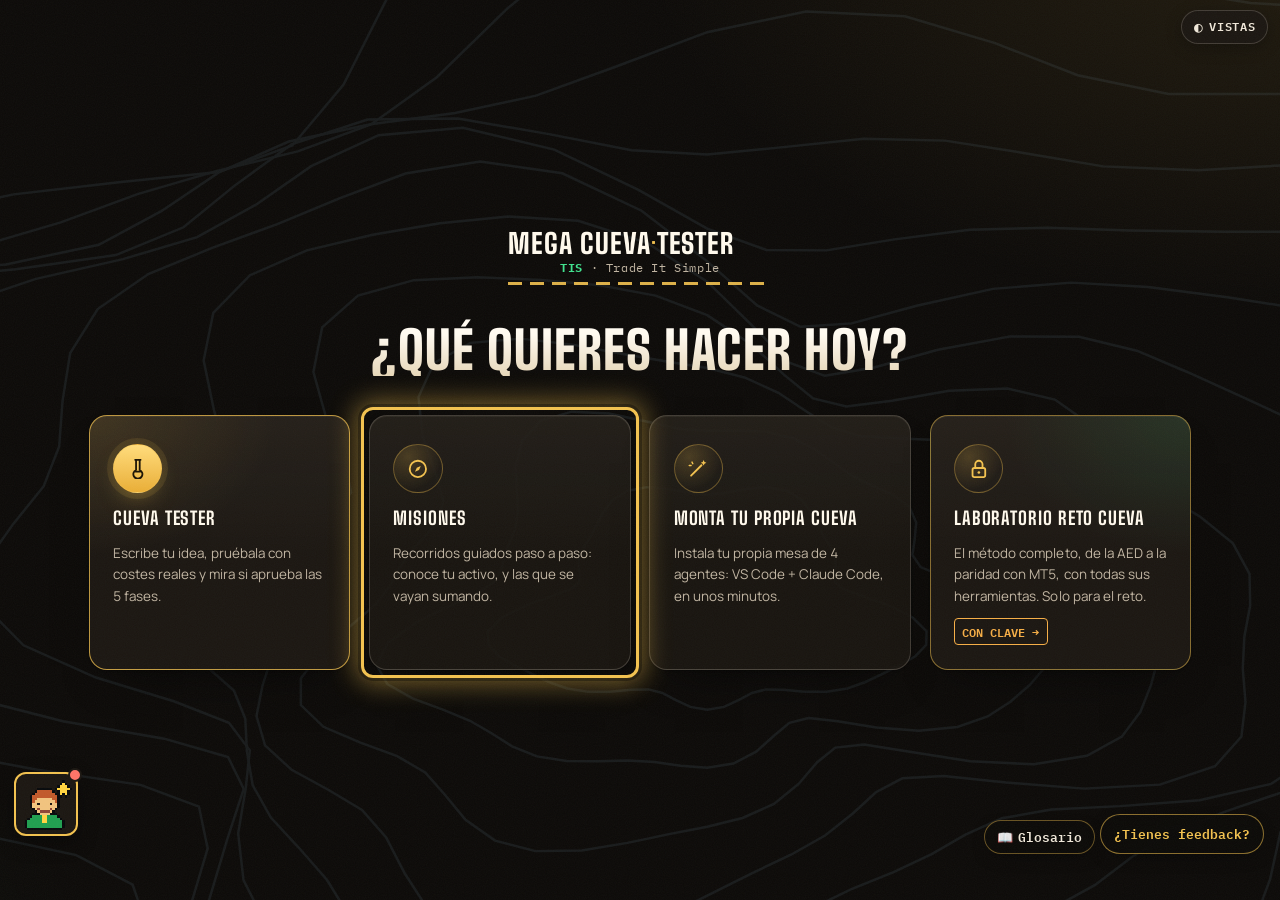
==== app/index.html @ 08dc760c "Vistas arriba a la derecha (modo, diseño y tema), temas TISS dark y TISS clear, Cuevi movible y con " ====
<!doctype html>
<html lang="es" data-theme="cueva">
<head>
<meta charset="utf-8">
<meta name="viewport" content="width=device-width, initial-scale=1">
<title>Mega Cueva Tester</title>
<meta name="description" content="MEGA CUEVA TESTER · TIS · Trade It Simple: el método TIS para validar una estrategia, con la demo Oro RSI(4) 25/55 en XAUUSD diario.">
<link rel="preconnect" href="https://fonts.googleapis.com">
<link rel="preconnect" href="https://fonts.gstatic.com" crossorigin>
<link href="https://fonts.googleapis.com/css2?family=Big+Shoulders:opsz,wght@10..72,500..900&family=Atkinson+Hyperlegible+Next:ital,wght@0,400;0,500;0,600;0,700;1,400&family=IBM+Plex+Mono:wght@400;500;600;700&family=Inter:wght@400;500;600;700;800&display=swap" rel="stylesheet">
<style>
/* =====================================================================
   MEGA CUEVA TESTER · v6  (base: v5 fusionada)
   Tres diseños con los mismos tokens: cueva (por defecto) · oscuro · blanco
   ===================================================================== */
:root{
  --base:16px; --fs:1; --rail:15.5rem; --rad:4px;
  --bg:#040b16; --bg2:#081a30; --pan:rgba(7,20,38,.9); --pan2:#0b2038;
  --line:rgba(63,214,255,.18); --line2:rgba(63,214,255,.5);
  --cy:#3fd6ff; --cy2:#a6f2ff; --cy-rgb:63,214,255;
  --gold:#3fd6ff; --gold2:#a6f2ff; --gold-rgb:63,214,255;
  --red:#ff5d77; --red2:#ffb3c0; --red-rgb:255,93,119;
  --ok:#16B25F; --ok2:#86E3AE; --ok-rgb:22,178,95; --on-acc:#04101c;
  --warn:#ffb547; --warn-rgb:255,181,71;
  --f1:#7f9bb5; --f2:#7f9bb5; --f3:#7f9bb5; --f4:#7f9bb5; --f5:#7f9bb5; --fmt:#7f9bb5;
  --txt:#e4f1fb; --dim:#a3c4dc; --dim2:#86a9c4; --ink:#fff;
  --glow:none; --glowg:none; --tglow:none; --tglowg:none; --cglow:0;
  --gridln:rgba(63,214,255,.025);
  --f-disp:"Big Shoulders","Arial Narrow","Segoe UI",sans-serif;
  --f-head:"Big Shoulders","Arial Narrow","Segoe UI",sans-serif;
  --f-mono:"IBM Plex Mono",Consolas,"Courier New",monospace;
  --f-body:"Atkinson Hyperlegible Next","Atkinson Hyperlegible","Segoe UI",system-ui,sans-serif;
  --up-head:uppercase;
}
/* ---------- BLANCO: claro, minimalista ---------- */
:root[data-theme="blanco"]{
  --rad:10px;
  --bg:#f5f6f8; --bg2:#eef0f4; --pan:#ffffff; --pan2:#ffffff;
  --line:rgba(15,23,42,.09); --line2:rgba(15,23,42,.2);
  --cy:#1f5fd6; --cy2:#1a4fb0; --cy-rgb:31,95,214;
  --gold:#1f5fd6; --gold2:#1a4fb0; --gold-rgb:31,95,214;
  --red:#d1293d; --red2:#a51d2f; --red-rgb:209,41,61;
  --ok:#0E8F4A; --ok2:#0B6E3A; --ok-rgb:14,143,74; --on-acc:#ffffff;
  --warn:#c27803; --warn-rgb:194,120,3;
  --f1:#7b8698; --f2:#7b8698; --f3:#7b8698; --f4:#7b8698; --f5:#7b8698; --fmt:#7b8698;
  --txt:#1b2430; --dim:#556070; --dim2:#7a8494; --ink:#0b1220;
  --gridln:transparent;
  --f-disp:"Inter","Segoe UI",system-ui,sans-serif;
  --f-head:"Inter","Segoe UI",system-ui,sans-serif;
  --f-body:"Inter","Segoe UI",system-ui,sans-serif;
}
/* ---------- CUEVA: la atmósfera de «Topografía de cueva» (roca, caliza, cinta amarilla, sellos) ---------- */
:root[data-theme="cueva"]{
  --rad:3px;
  --bg:#0D1012; --bg2:#151A1D; --pan:#151A1D; --pan2:#1C2327;
  --line:#2B353A; --line2:#3F4C53;
  --cy:#FFD23F; --cy2:#ECE8DF; --cy-rgb:255,210,63;
  --gold:#FFD23F; --gold2:#FFE27A; --gold-rgb:255,210,63;
  --red:#FF6B5E; --red2:#FFADA5; --red-rgb:255,107,94;
  --ok:#16B25F; --ok2:#7FDCA6; --ok-rgb:22,178,95; --on-acc:#161200;
  --warn:#F2A93B; --warn-rgb:242,169,59;
  --f1:#8F8A7F; --f2:#8F8A7F; --f3:#8F8A7F; --f4:#8F8A7F; --f5:#8F8A7F; --fmt:#8F8A7F;
  --txt:#ECE8DF; --dim:#B9B5AB; --dim2:#959186; --ink:#FFFBF2;
  --gridln:transparent;
  --f-disp:"Big Shoulders","Arial Narrow",Impact,sans-serif;
  --f-head:"Big Shoulders","Arial Narrow",sans-serif;
}
:root[data-theme="cueva"] body{background-image:var(--contornos,none);background-repeat:no-repeat;background-position:right -10% top -30%;background-size:min(1500px,95vw) auto}
:root[data-theme="cueva"] .panel{background:rgba(21,26,29,.92)}
:root[data-theme="cueva"] .panel::before,:root[data-theme="cueva"] .panel::after{display:none}
:root[data-theme="cueva"] .brand b{text-transform:uppercase}
:root[data-theme="cueva"] .brand b i{color:var(--cy)}
:root[data-theme="cueva"] .brand::after{content:"";display:block;height:.38rem;margin-top:.45rem;background:repeating-linear-gradient(90deg,var(--cy) 0 12px,transparent 12px 18px)}
:root[data-theme="cueva"] .tabs::before{border-left:2px dashed var(--line2);opacity:1}
:root[data-theme="cueva"] .tab[aria-selected="true"]{background:var(--pan2);border-color:var(--line2)}
:root[data-theme="cueva"] .tab[aria-selected="true"] .tn{color:#161200}
:root[data-theme="cueva"] .seg button[aria-pressed="true"],:root[data-theme="cueva"] .btn[aria-pressed="true"]{color:#161200}
:root[data-theme="cueva"] .btn{background:var(--pan2);color:var(--txt);border-color:var(--line2)}
:root[data-theme="cueva"] .btn.gold{background:var(--cy);color:#161200;border-color:var(--cy)}
:root[data-theme="cueva"] .btn.gold:hover{background:#ffe27a}
:root[data-theme="cueva"] .vh h2{color:var(--ink)}
:root[data-theme="cueva"] .sello{transform:rotate(-1.5deg)}
@media (max-width:1600px){:root{--base:14.5px;--rail:14.5rem}}
html{font-size:calc(var(--base)*var(--fs))}
body.pres{font-size:1.05rem}
*{box-sizing:border-box}
html,body{margin:0;height:100%}
body{background:var(--bg);color:var(--txt);font-family:var(--f-body);line-height:1.45;overflow:hidden;
  background-image:linear-gradient(var(--gridln) 1px,transparent 1px),linear-gradient(90deg,var(--gridln) 1px,transparent 1px);
  background-size:32px 32px,32px 32px;font-variant-numeric:tabular-nums;-webkit-font-smoothing:antialiased;text-rendering:optimizeLegibility}
.app{display:grid;grid-template-columns:var(--rail) minmax(0,1fr);grid-template-rows:auto minmax(0,1fr) auto;height:100vh}
button{font:inherit;color:inherit}
:focus-visible{outline:3px solid var(--gold);outline-offset:2px;border-radius:3px}
.mono{font-family:var(--f-mono)}
.sr{position:absolute;width:1px;height:1px;overflow:hidden;clip:rect(0 0 0 0)}
[hidden]{display:none!important}
svg.ic{width:1.05em;height:1.05em;flex:none}

/* ---------- manual lateral (navegación principal) ---------- */
.rail{grid-row:1/4;display:flex;flex-direction:column;gap:.7rem;padding:1rem .8rem .9rem;border-right:1px solid var(--line);background:var(--bg2);overflow:auto;min-height:0}
.brand{display:flex;flex-direction:column;line-height:1.05;padding:0 .3rem .3rem}
.brand b{font-family:var(--f-disp);font-weight:800;font-size:1.55rem;letter-spacing:.06em;color:var(--ink)}
.brand b i{font-style:normal;color:var(--cy)}
.brand span{font-family:var(--f-mono);font-size:max(12px,.76rem);color:var(--dim);letter-spacing:.05em;margin-top:.25rem}
.rail-t{margin:0 .3rem;font-family:var(--f-mono);font-size:max(11px,.72rem);letter-spacing:.14em;text-transform:uppercase;color:var(--dim2)}
.tabs{position:relative;display:flex;flex-direction:column;gap:.15rem}
.tabs::before{content:"";position:absolute;left:1.15rem;top:1rem;bottom:1rem;border-left:2px dotted var(--line2);opacity:.6}
.tab{position:relative;display:grid;grid-template-columns:1.9rem minmax(0,1fr);gap:.55rem;align-items:center;text-align:left;padding:.45rem .5rem .45rem .2rem;border:1px solid transparent;background:none;border-radius:var(--rad);cursor:pointer;color:var(--dim);transition:background .15s,color .15s}
.tab .tn{z-index:1;width:1.9rem;height:1.9rem;border-radius:50%;display:grid;place-items:center;background:var(--bg2);border:2px solid var(--line2);font-family:var(--f-mono);font-weight:700;font-size:max(13px,.85rem);color:var(--dim)}
.tab .tx{display:flex;flex-direction:column;min-width:0}
.tab b{font-family:var(--f-head);font-weight:700;font-size:max(15px,1.05rem);letter-spacing:.04em;text-transform:var(--up-head);color:var(--txt);line-height:1.15}
.tab small{font-size:max(12px,.8rem);color:var(--dim2);line-height:1.25;white-space:nowrap;overflow:hidden;text-overflow:ellipsis}
.tab:hover{background:rgba(var(--cy-rgb),.07)}
.tab[aria-selected="true"]{background:rgba(var(--cy-rgb),.12);border-color:var(--line2)}
.tab[aria-selected="true"] .tn{background:var(--cy);border-color:var(--cy);color:var(--bg)}
.tab[aria-selected="true"] b{color:var(--ink)}
.tab[aria-selected="true"] small{color:var(--dim)}
.rail-pie{margin-top:auto;display:flex;flex-direction:column;gap:.4rem}
.seg.nivel{display:grid;grid-template-columns:1fr 1fr;width:100%}
:root[data-theme="blanco"] .tab b{text-transform:none;letter-spacing:0;font-weight:600}

/* ---------- cabecera ---------- */
.top{grid-column:2;display:flex;align-items:center;gap:1rem;padding:.5rem 1.1rem;border-bottom:1px solid var(--line);min-width:0}
.ctx{display:flex;align-items:center;gap:.6rem;min-width:0;flex:1;overflow:hidden}
.ctx b{font-family:var(--f-head);font-weight:800;font-size:1.15rem;letter-spacing:.06em;color:var(--ink);white-space:nowrap}
.ctx-sub{font-size:max(12px,.8rem);white-space:nowrap}
.ctx .phases{flex-wrap:nowrap}
.tools{display:flex;gap:.4rem;align-items:center;flex:none}
.btn{white-space:nowrap;display:inline-flex;align-items:center;gap:.4rem;padding:.4rem .7rem;border:1px solid var(--line2);background:rgba(var(--cy-rgb),.06);
  color:var(--cy2);font-family:var(--f-head);font-weight:700;font-size:max(14px,.92rem);letter-spacing:.06em;cursor:pointer;border-radius:var(--rad);transition:background .15s,color .15s}
.btn:hover{background:rgba(var(--cy-rgb),.16);color:var(--ink)}
.btn.gold{border-color:var(--gold);color:var(--gold2);background:rgba(var(--gold-rgb),.08)}
.btn.gold:hover{background:rgba(var(--gold-rgb),.2);color:var(--ink)}
.btn[aria-pressed="true"]{background:var(--cy);color:var(--bg)}
.btn:disabled{opacity:.45;cursor:not-allowed}
.hoychip{white-space:nowrap;display:flex;align-items:center;gap:.45rem;font-family:var(--f-mono);font-size:max(13px,.85rem);color:var(--dim);border:1px solid rgba(var(--gold-rgb),.5);
  padding:.35rem .6rem;border-radius:var(--rad);cursor:pointer;background:rgba(var(--gold-rgb),.06)}
.hoychip:hover{background:rgba(var(--gold-rgb),.16)}
.hoychip b{color:var(--gold);font-family:var(--f-head);letter-spacing:.08em}
.dot{width:.55rem;height:.55rem;border-radius:50%;background:var(--gold);animation:pulse 1.8s ease-in-out infinite;flex:none}
@keyframes pulse{50%{opacity:.35}}
.seg.disenos button{min-width:4.4rem}

/* ---------- vistas ---------- */
main{grid-column:2;position:relative;overflow:hidden;min-height:0}
.view{position:absolute;inset:0;padding:.85rem 1.1rem .8rem;display:none;overflow:auto;animation:fade .2s ease}
.view.on{display:grid}
@keyframes fade{from{opacity:0}to{opacity:1}}
.vh{display:flex;align-items:baseline;gap:1rem;flex-wrap:wrap;min-width:0}
.vh h2{margin:0;font-family:var(--f-head);font-size:1.3rem;font-weight:800;letter-spacing:.12em;color:var(--cy);text-transform:var(--up-head)}
.vh p{margin:0;font-size:1.05rem;color:var(--txt)}
.vh p strong{color:var(--ink)}
.panel{position:relative;background:var(--pan);border:1px solid var(--line);border-radius:var(--rad);padding:.8rem .95rem;min-width:0;min-height:0}
.panel::before,.panel::after{content:"";position:absolute;width:10px;height:10px;border:2px solid var(--cy);pointer-events:none;opacity:.6}
.panel::before{top:-1px;left:-1px;border-right:0;border-bottom:0}
.panel::after{bottom:-1px;right:-1px;border-left:0;border-top:0}
:root[data-theme="blanco"] .panel{box-shadow:0 1px 2px rgba(15,23,42,.05),0 4px 16px rgba(15,23,42,.04)}
:root[data-theme="blanco"] .panel::before,:root[data-theme="blanco"] .panel::after{display:none}
.ph{display:flex;align-items:center;justify-content:space-between;gap:.6rem;margin:0 0 .5rem;flex-wrap:wrap}
.ph h3{margin:0;font-family:var(--f-head);font-size:max(15px,1.02rem);font-weight:700;letter-spacing:.1em;color:var(--dim);text-transform:var(--up-head)}
.ph h3 em{font-style:normal;color:var(--cy2)}
.ph-n{font-size:max(13px,.86rem)}
:root[data-theme="blanco"] .ph h3,:root[data-theme="blanco"] .vh h2{letter-spacing:.02em;text-transform:none;font-weight:700}
:root[data-theme="blanco"] .ph h3{color:var(--ink);font-size:max(15px,1rem)}
.big{font-family:var(--f-disp);font-weight:800;font-size:3rem;line-height:1;letter-spacing:.02em}
:root[data-theme="blanco"] .big{letter-spacing:-.02em}
.c-cy{color:var(--cy)} .c-gold{color:var(--gold)} .c-red{color:var(--red)} .c-ink{color:var(--ink)} .c-dim{color:var(--dim)} .c-ok{color:var(--ok)}
.pos{color:var(--ok)} .neg{color:var(--red)}
.q-ok{color:var(--ok)} .q-fr{color:var(--warn)} .q-ko{color:var(--red)} .q-neu{color:var(--ink)}
.chip{display:inline-flex;align-items:center;gap:.3rem;font-family:var(--f-mono);font-size:max(12px,.8rem);font-weight:700;padding:.12rem .45rem;border-radius:3px;letter-spacing:.04em;border:1px solid;white-space:nowrap}
.chip.ok{color:var(--ok2);border-color:var(--ok);background:rgba(var(--ok-rgb),.12)}
.chip.ko{color:var(--red2);border-color:var(--red);background:rgba(var(--red-rgb),.12)}
.chip.oos{color:var(--gold2);border-color:rgba(var(--gold-rgb),.7);background:rgba(var(--gold-rgb),.1)}
.chip.is{color:var(--dim);border-color:var(--line2)}
:root[data-theme="blanco"] .chip.ok{color:var(--ok2)} :root[data-theme="blanco"] .chip.ko{color:var(--red2)}
.term{border-bottom:1px dotted currentColor;cursor:help;text-decoration:none}
.link{background:none;border:0;padding:0;color:var(--cy);font-family:var(--f-head);font-weight:700;letter-spacing:.05em;cursor:pointer;font-size:max(14px,.95rem)}
.link:hover{color:var(--ink);text-decoration:underline}
.cv{position:relative;width:100%;height:100%;min-height:0}
.cv canvas{position:absolute;inset:0;width:100%;height:100%;display:block}
.tt{position:absolute;pointer-events:none;background:var(--pan2);border:1px solid var(--line2);padding:.4rem .55rem;border-radius:4px;
  font-family:var(--f-mono);font-size:max(13px,.85rem);color:var(--txt);white-space:nowrap;z-index:5;display:none;box-shadow:0 6px 20px rgba(0,0,0,.25)}
.tt b{color:var(--ink)}
.seg{display:inline-flex;border:1px solid var(--line2);border-radius:var(--rad);overflow:hidden;flex:none}
.seg button{border:0;background:transparent;color:var(--dim);font-family:var(--f-head);font-weight:700;font-size:max(13px,.86rem);letter-spacing:.05em;padding:.32rem .6rem;cursor:pointer}
.seg button+button{border-left:1px solid var(--line)}
.seg button:hover{color:var(--ink);background:rgba(var(--cy-rgb),.1)}
.seg button[aria-pressed="true"]{background:var(--cy);color:var(--bg)}
.kv{display:grid;grid-template-columns:1fr auto;gap:.25rem 1rem;font-size:max(14px,.98rem)}
.kv dt{color:var(--dim)} .kv dd{margin:0;font-family:var(--f-mono);text-align:right;color:var(--ink)}
.mini{display:grid;grid-template-columns:minmax(0,1fr) auto;gap:.25rem .8rem;font-size:max(14px,.95rem);margin:0}
.mini dt{color:var(--dim)} .mini dd{margin:0;font-family:var(--f-mono);font-weight:700;text-align:right;white-space:nowrap}
.nota{margin:.35rem 0 0;font-size:max(12px,.8rem);color:var(--dim2);line-height:1.35}
.phases{display:flex;gap:.3rem;flex-wrap:wrap}
.verd{border-left:3px solid var(--red);padding:.35rem .6rem;background:rgba(var(--red-rgb),.08);font-size:max(14px,.95rem)}
.verd b{color:var(--red2)}
.pathtxt{font-size:max(14px,.95rem);border-left:3px solid var(--gold);padding:.3rem .65rem;background:rgba(var(--gold-rgb),.06);margin-top:.4rem}
.rulebox{font-family:var(--f-mono);font-size:max(14px,.95rem);border:1px solid var(--line2);padding:.5rem .8rem;border-radius:var(--rad);background:rgba(var(--cy-rgb),.05);line-height:1.65}
.rulebox .k{color:var(--cy)} .rulebox .g{color:var(--gold)}
.gauge{position:relative;height:.55rem;border-radius:3px;background:linear-gradient(90deg,rgba(var(--ok-rgb),.55) 0 25%,rgba(var(--cy-rgb),.18) 25% 55%,rgba(var(--red-rgb),.45) 55% 100%);margin:.5rem 0 1.2rem}
.gauge i{position:absolute;top:-.35rem;width:3px;height:1.25rem;background:var(--ink)}
.gauge span{position:absolute;top:.8rem;font-family:var(--f-mono);font-size:max(12px,.74rem);color:var(--dim);transform:translateX(-50%);white-space:nowrap}
.legend{display:flex;gap:1rem;flex-wrap:wrap;font-size:max(13px,.86rem);color:var(--dim);margin-top:.35rem}
.legend i{display:inline-block;width:.8rem;height:.8rem;border-radius:2px;margin-right:.35rem;vertical-align:-.1rem}
.sec-t{margin:0 0 .45rem;font-family:var(--f-head);font-weight:800;font-size:max(15px,1.05rem);letter-spacing:.12em;text-transform:uppercase;color:var(--gold)}
:root[data-theme="blanco"] .sec-t{letter-spacing:.06em;font-size:max(13px,.85rem)}
select.sel{font-family:var(--f-mono);font-size:max(14px,.92rem);color:var(--ink);background:var(--pan2);border:1px solid var(--line2);border-radius:var(--rad);padding:.3rem .4rem}
.treebar{display:flex;gap:.5rem;align-items:center;flex-wrap:wrap}

/* ---------- 1 LAS FASES ---------- */
#v-fases{grid-template-columns:minmax(0,1fr);grid-auto-rows:max-content;gap:.8rem;align-content:start}
.fhero{display:flex;align-items:center;justify-content:space-between;gap:1.5rem;flex-wrap:wrap}
.fhero h1{margin:0;font-family:var(--f-disp);font-weight:800;font-size:2.3rem;line-height:1.08;letter-spacing:.02em;color:var(--ink);max-width:56rem}
.fhero h1 span{color:var(--gold)}
.fhero-b{display:flex;gap:.5rem;flex-wrap:wrap}
:root[data-theme="blanco"] .fhero h1{font-weight:800;letter-spacing:-.02em;font-size:2.1rem}
.q3{display:grid;grid-template-columns:repeat(3,minmax(0,1fr));gap:.8rem}
.trampa{display:flex;gap:.8rem;align-items:center;padding:.6rem .8rem}
.trampa svg{width:86px;height:64px;flex:none}
.trampa h4{margin:0 0 .15rem;font-family:var(--f-head);font-weight:800;font-size:max(16px,1.12rem);letter-spacing:.06em;text-transform:var(--up-head);color:var(--ink)}
.trampa h4 small{display:inline-grid;place-items:center;width:1.35rem;height:1.35rem;border-radius:50%;background:var(--red);color:var(--bg);font-size:.8rem;margin-right:.45rem;vertical-align:.1rem;font-family:var(--f-mono)}
.trampa p{margin:0;font-size:max(14px,.93rem)}
.ej{margin-top:.3rem!important;color:var(--dim)}
.ej:empty{display:none}
.estac{display:grid;grid-template-columns:repeat(6,minmax(0,1fr));gap:.5rem}
.est{position:relative;display:flex;align-items:center;gap:.6rem;padding:.5rem .65rem;border:1px solid var(--line);border-top:3px solid var(--fc,var(--cy));background:var(--bg2);border-radius:var(--rad);cursor:pointer;text-align:left;color:var(--dim);min-width:0}
.est b{font-family:var(--f-disp);font-weight:800;font-size:1.45rem;line-height:1;color:var(--fc,var(--cy2))}
.est .n{flex:1;font-family:var(--f-head);font-weight:700;letter-spacing:.04em;text-transform:var(--up-head);font-size:max(14px,.95rem);line-height:1.15;min-width:0}
.est .chip{padding:.05rem .3rem}
.est:hover{border-color:var(--line2);color:var(--ink)}
.est[aria-pressed="true"]{background:rgba(var(--cy-rgb),.12);border-color:var(--fc,var(--cy));color:var(--ink)}
.fasedet{display:grid;grid-template-columns:minmax(0,1.1fr) minmax(0,1fr) minmax(0,1fr);gap:.3rem 1.4rem;align-content:start;border-top:3px solid var(--fc,var(--cy))}
.fasedet p{margin:0 0 .5rem;font-size:max(14px,.97rem)}
.fasedet .fq{font-size:1.12rem;color:var(--ink);font-weight:600}
.fasedet .verd{margin-bottom:.5rem}
.fasedet .pathtxt{margin:0 0 .5rem}
.navf{display:flex;gap:.5rem;flex-wrap:wrap;margin-top:.3rem}
.flow-g{display:grid;grid-template-columns:repeat(12,minmax(0,1fr));gap:0 .9rem;margin-bottom:.3rem}
.flow-g span{font-family:var(--f-mono);font-size:max(11px,.72rem);letter-spacing:.14em;color:var(--dim2);border-bottom:1px solid var(--line2);padding-bottom:.2rem;text-align:center}
.flow{list-style:none;margin:0;padding:0;display:grid;grid-template-columns:repeat(12,minmax(0,1fr));gap:.9rem}
.flow li{position:relative;min-width:0}
.flow li:not(:last-child)::after{content:"";position:absolute;right:-.85rem;top:50%;width:.8rem;height:2px;background:var(--line2)}
.flow li:not(:last-child)::before{content:"";position:absolute;right:-.85rem;top:calc(50% - 4px);border:5px solid transparent;border-left:6px solid var(--line2);border-right:0;transform:translateX(3px)}
.flow button{width:100%;height:100%;display:flex;flex-direction:column;align-items:center;justify-content:center;gap:.15rem;padding:.5rem .25rem;border:1px solid var(--line);border-top:3px solid var(--fc,var(--line2));background:var(--bg2);border-radius:var(--rad);color:var(--txt);cursor:pointer;text-align:center}
.flow button:hover{border-color:var(--fc,var(--line2));background:rgba(var(--cy-rgb),.08)}
.flow b{font-family:var(--f-mono);font-size:max(11px,.72rem);color:var(--fc,var(--dim2));letter-spacing:.06em}
.flow span{font-family:var(--f-head);font-weight:700;font-size:max(13px,.88rem);letter-spacing:.03em;line-height:1.15;text-transform:var(--up-head)}
.flow .st{width:.5rem;height:.5rem;border-radius:50%;background:var(--line2)}
.flow .st.pasa{background:var(--ok)} .flow .st.falla{background:var(--red)} .flow .st.pend{background:var(--warn)}

/* ---------- 2 FICHA TÉCNICA ---------- */
#v-resumen{grid-template-columns:minmax(0,2.15fr) minmax(0,1fr);grid-template-rows:auto minmax(15rem,1fr) auto auto;gap:.75rem}
.fthead{grid-column:1/-1;display:flex;align-items:center;justify-content:space-between;gap:1.2rem;flex-wrap:wrap}
.fthead h1{margin:0;font-family:var(--f-disp);font-weight:800;font-size:2.3rem;letter-spacing:.04em;color:var(--ink);line-height:1}
.fthead h1 span{color:var(--gold)}
.fthead p{margin:.2rem 0 0;font-size:max(14px,.95rem)}
.eqp{grid-column:1;grid-row:2;display:grid;grid-template-rows:auto minmax(0,1fr)}
.ftside{grid-column:2;grid-row:2/5;display:flex;flex-direction:column;gap:.75rem;min-height:0}
.ftside .panel{flex:none}
.ftbig{display:flex;align-items:center;gap:.7rem;margin:.1rem 0 .5rem}
.ftbig .big{font-size:2.6rem}
.ftbig>span:last-child{font-size:max(14px,.92rem);line-height:1.25}
.fthoy{display:flex;align-items:center;gap:.6rem}
.fthoy .big{font-size:2rem}
.fthoy .link{margin-left:auto}
.ftv{display:flex;flex-direction:column;gap:.5rem}
.kpis{grid-column:1;grid-row:3;display:grid;grid-template-columns:repeat(6,minmax(0,1fr));gap:.6rem}
.kpi{padding:.55rem .75rem;display:flex;flex-direction:column;gap:.1rem}
.kpi .k{font-family:var(--f-head);font-weight:700;letter-spacing:.07em;text-transform:var(--up-head);font-size:max(12px,.8rem);color:var(--dim);white-space:nowrap;overflow:hidden;text-overflow:ellipsis}
.kpi .big{font-size:1.9rem}
.kpi small{font-size:max(12px,.76rem);color:var(--dim2);white-space:nowrap}
.core{grid-column:1;grid-row:4;display:grid;grid-template-columns:auto repeat(3,minmax(0,1fr));gap:.4rem 1.1rem;align-items:start}
.core .ct{grid-row:1/3;display:flex;flex-direction:column;gap:.2rem;max-width:12rem}
.core .ct small{font-family:var(--f-mono);font-size:max(11px,.72rem);letter-spacing:.14em;color:var(--gold)}
.core .ct b{font-family:var(--f-head);font-weight:800;font-size:1.15rem;line-height:1.15;color:var(--ink);text-transform:var(--up-head);letter-spacing:.03em}
.core .cc{display:flex;gap:.55rem}
.core .cc svg{width:1.6rem;height:1.6rem;flex:none;color:var(--cy)}
.core .cc.ko svg{color:var(--red)}
.core h4{margin:0 0 .1rem;font-family:var(--f-head);font-weight:700;letter-spacing:.07em;text-transform:var(--up-head);font-size:max(13px,.86rem);color:var(--dim)}
.core p{margin:0;font-size:max(14px,.92rem);line-height:1.4}
/* sello */
.sello{display:inline-flex;align-items:center;gap:.5rem;align-self:flex-start;font-family:var(--f-disp);font-weight:800;font-size:1.7rem;letter-spacing:.05em;padding:.2rem .7rem;border:3px solid currentColor;border-radius:6px;transform:rotate(-2deg);text-transform:uppercase;line-height:1.1}
.sello.ko{color:var(--red)} .sello.ok{color:var(--ok)}
.sello.xl{font-size:2.6rem;padding:.3rem 1rem;border-width:4px}

/* ---------- 3 ESTRATEGIA ---------- */
#v-estrategia{grid-template-columns:minmax(0,2.25fr) minmax(0,1fr);grid-template-rows:auto minmax(0,1.25fr) minmax(0,1fr);gap:.75rem}
#v-estrategia .vh{grid-column:1/-1}
.treep{grid-column:1;grid-row:2;display:grid;grid-template-rows:auto minmax(0,1fr) auto}
.treep svg{width:100%;height:100%;min-height:0}
.rulep{grid-column:2;grid-row:2;display:flex;flex-direction:column;gap:.5rem;min-height:0;overflow:auto}
.rcard{display:grid;grid-template-columns:2.4rem minmax(0,1fr);gap:.65rem;align-items:center;padding:.55rem .75rem;border-left:4px solid var(--rc,var(--cy))}
.rcard svg{width:2.1rem;height:2.1rem;color:var(--rc,var(--cy))}
.rcard .rk{font-family:var(--f-mono);font-size:max(11px,.72rem);letter-spacing:.14em;color:var(--rc,var(--cy));font-weight:700}
.rcard p{margin:.05rem 0 0;font-size:max(14px,.95rem);color:var(--ink);line-height:1.3}
.pricep{grid-column:1/-1;grid-row:3;display:grid;grid-template-rows:auto minmax(0,1fr)}
.nd rect{fill:var(--pan2);stroke:rgba(var(--cy-rgb),.35);stroke-width:2}
.nd text{fill:var(--dim);font-family:var(--f-body);font-weight:700}
.nd .s{font-family:var(--f-mono);font-weight:500;fill:var(--dim2)}
.nd.on rect{stroke:var(--gold);stroke-width:3;fill:rgba(var(--gold-rgb),.12)}
.nd.on text{fill:var(--ink)} .nd.on .s{fill:var(--gold2)}
.nd.act.on rect{fill:rgba(var(--gold-rgb),.2)}
.nd.stop.on rect{stroke:var(--red);fill:rgba(var(--red-rgb),.12)} .nd.stop.on .s{fill:var(--red2)}
.ed{stroke:rgba(var(--cy-rgb),.35);stroke-width:2.5;fill:none}
.ed.on{stroke:var(--gold);stroke-width:4}
.ed.on.stop{stroke:var(--red)}
.el{font-family:var(--f-mono);font-size:21px;font-weight:700}
.el.si{fill:var(--ok)} .el.no{fill:var(--red)} .el.nx{fill:var(--dim2);font-size:17px}
.el.on{text-decoration:underline}

/* ---------- 4 PRUEBA INICIAL ---------- */
#v-prueba{grid-template-columns:minmax(0,1.25fr) minmax(0,1fr);grid-template-rows:auto minmax(0,1fr);gap:.75rem}
#v-prueba .vh{grid-column:1/-1}
.pi-izq{overflow:auto;min-height:0;padding-right:.3rem}
.pi-der{display:grid;grid-template-rows:minmax(8rem,1fr) auto auto;gap:.75rem;min-height:0}
.form{display:flex;flex-direction:column;gap:.75rem;margin:0}
.form fieldset{margin:0;min-inline-size:0}
.campos{display:grid;grid-template-columns:repeat(auto-fill,minmax(11.5rem,1fr));gap:.55rem .9rem}
.campo{display:flex;flex-direction:column;gap:.25rem;min-width:0}
.campo.ancho{grid-column:span 2}
.campo label,.bl-t h4{font-family:var(--f-head);font-weight:700;letter-spacing:.07em;text-transform:var(--up-head);font-size:max(13px,.86rem);color:var(--dim)}
.form input,.form select{font-family:var(--f-mono);font-size:max(14px,.93rem);color:var(--ink);background:rgba(var(--cy-rgb),.04);border:1px solid var(--line2);border-radius:var(--rad);padding:.38rem .5rem;min-width:0;width:100%}
.form select option{background:var(--pan2);color:var(--txt)}
.form input:hover,.form select:hover{border-color:var(--cy)}
.form input:disabled{opacity:.4}
.form input[type=date]{color-scheme:dark}
:root[data-theme="blanco"] .form input[type=date]{color-scheme:light}
.bl-t{display:flex;align-items:center;justify-content:space-between;gap:.6rem;margin:.6rem 0 .35rem}
.bl-t h4{margin:0} .bl-t h4 span{text-transform:none;letter-spacing:0;font-family:var(--f-body);font-weight:400;color:var(--dim2)}
.bloques{display:flex;flex-direction:column;gap:.35rem}
.bloque{display:grid;grid-template-columns:2.2rem minmax(0,1fr) minmax(0,.95fr) minmax(0,1fr) auto;gap:.4rem;align-items:center;padding:.35rem .45rem;border:1px solid var(--line);border-left:3px solid var(--cy);background:rgba(var(--cy-rgb),.04);border-radius:3px}
.bloque .y{font-family:var(--f-head);font-weight:800;color:var(--cy);letter-spacing:.08em;font-size:1.02rem}
.operando{display:grid;grid-template-columns:minmax(0,1fr) 4.4rem;gap:.3rem} .operando.sinp{grid-template-columns:1fr}
.quita{border:1px solid var(--line2);background:transparent;color:var(--red2);border-radius:4px;cursor:pointer;width:2rem;height:2rem}
.quita:hover{background:rgba(var(--red-rgb),.16);border-color:var(--red)}
.vacio-b{color:var(--dim2);font-size:max(14px,.93rem);padding:.45rem .6rem;border:1px dashed var(--line);border-radius:3px}
.cortes{display:flex;height:1.8rem;margin-top:.55rem;border:1px solid var(--line2);border-radius:3px;overflow:hidden;font-family:var(--f-mono);font-size:max(12px,.8rem);font-weight:700}
.cortes:empty{display:none}
.cortes div{display:flex;align-items:center;padding:0 .5rem;white-space:nowrap;overflow:hidden}
.cortes .is{background:rgba(var(--cy-rgb),.12);color:var(--dim)} .cortes .oos{background:rgba(var(--gold-rgb),.16);color:var(--gold2)}
.fuente{margin:.5rem 0 0;font-size:max(12px,.82rem);color:var(--dim2)}
.fuente:empty{display:none}
.fuente b{color:var(--gold2)}
.codep{display:grid;grid-template-rows:auto minmax(0,1fr) auto;min-height:0}
pre.codigo{margin:0;overflow:auto;font-family:var(--f-mono);font-size:max(13px,.88rem);line-height:1.55;border:1px solid var(--line2);border-radius:var(--rad);background:rgba(var(--cy-rgb),.04);padding:.6rem .8rem;color:var(--txt);white-space:pre;min-height:0}
pre.codigo .kw{color:var(--cy);font-weight:700} pre.codigo .vv{color:var(--gold2)} pre.codigo .cm{color:var(--dim2)} pre.codigo .ojo{color:var(--red2);font-weight:700}
pre.codigo .nuevo{background:rgba(var(--gold-rgb),.3);border-radius:2px;transition:background 1.4s ease} pre.codigo .nuevo.ya{background:transparent}
.codebar{display:flex;gap:.5rem;margin-top:.5rem;flex-wrap:wrap}
.checkp .ph{margin-bottom:.35rem}
.chk{list-style:none;margin:0;padding:0;display:grid;grid-template-columns:1fr 1fr;gap:.25rem .9rem;font-size:max(13px,.86rem)}
.chk li{display:grid;grid-template-columns:1.1rem minmax(0,1fr);gap:.35rem;line-height:1.25;min-width:0}
.chk li>span:first-child{font-weight:700;text-align:center}
.chk .pasa>span:first-child{color:var(--ok)} .chk .falla>span:first-child{color:var(--red)} .chk .aviso>span:first-child{color:var(--warn)}
.chk b{color:var(--ink);font-weight:700} .chk small{display:block;color:var(--dim2);font-size:max(12px,.78rem);white-space:nowrap;overflow:hidden;text-overflow:ellipsis}
.correr{display:flex;flex-direction:column;gap:.45rem}
.csvrow{display:flex;align-items:center;gap:.6rem;flex-wrap:wrap;font-size:max(13px,.88rem)}
.csvrow.sobre{outline:2px dashed var(--gold);outline-offset:3px}
.btn.bigb{justify-content:center;font-size:max(17px,1.12rem);padding:.65rem 1rem;letter-spacing:.1em}
.etapas{display:flex;gap:.3rem;flex-wrap:wrap}
.etapas:empty{display:none}
.etapas span{font-family:var(--f-mono);font-size:max(11px,.72rem);padding:.1rem .4rem;border-radius:3px;border:1px solid var(--line);color:var(--dim2)}
.etapas span.on{border-color:var(--gold);color:var(--gold2)} .etapas span.ya{border-color:var(--ok);color:var(--ok2)}
.prog{height:4px;background:rgba(var(--cy-rgb),.12);border-radius:2px;overflow:hidden}
.prog i{display:block;height:100%;width:0;background:var(--gold);transition:width .25s}
.nota-motor{margin:0;font-size:max(13px,.9rem)}
.pi-res{display:flex;flex-direction:column;gap:.75rem}
.pi-res[hidden]{display:none}
.factores{display:grid;grid-template-columns:repeat(4,minmax(0,1fr));gap:.6rem}
.factor{display:flex;flex-direction:column;gap:.15rem;padding:.6rem .75rem;border-top:3px solid var(--qc,var(--line2))}
.factor.q-ok{--qc:var(--ok)} .factor.q-fr{--qc:var(--warn)} .factor.q-ko{--qc:var(--red)} .factor.q-neu{--qc:var(--line2)}
.factor .cn{font-family:var(--f-head);font-weight:700;letter-spacing:.07em;text-transform:var(--up-head);color:var(--dim);font-size:max(13px,.84rem)}
.factor .big{font-size:2.2rem;color:var(--qc)}
.factor.q-neu .big{color:var(--ink)}
.factor small{font-family:var(--f-mono);font-size:max(12px,.78rem);color:var(--dim)}
.leyq{display:flex;gap:1rem;flex-wrap:wrap;font-size:max(12px,.8rem);color:var(--dim)}
.leyq i{display:inline-block;width:.7rem;height:.7rem;border-radius:2px;margin-right:.3rem;vertical-align:-.05rem}
.pieq{display:grid;grid-template-rows:auto 15rem}

/* ---------- 5 BACKTEST ---------- */
#v-backtest{grid-template-columns:minmax(0,1.75fr) minmax(0,1fr);grid-template-rows:auto clamp(330px,50vh,600px) 290px auto;gap:.75rem;align-content:start}
#v-backtest .vh{grid-column:1/-1}
.eqbig{grid-column:1;grid-row:2;display:grid;grid-template-rows:auto minmax(0,1fr) auto}
.btside{grid-column:2;grid-row:2/4;display:grid;grid-template-rows:auto minmax(0,1fr);gap:.75rem;min-height:0}
.annp{display:grid;grid-template-rows:auto minmax(0,1fr)}
.btstats{grid-column:1;grid-row:3;display:grid;grid-template-columns:minmax(0,.8fr) minmax(0,1.1fr) minmax(0,1.1fr);gap:.75rem;min-height:0}
.mfep,.statp{display:grid;grid-template-rows:auto minmax(0,1fr)}
.rachas{display:grid;grid-template-columns:1fr 1fr;gap:.4rem .7rem;align-content:start}
.rachas .ph{grid-column:1/-1;margin-bottom:.1rem}
.rachas div.r{display:flex;flex-direction:column}
.rachas .r b{font-family:var(--f-disp);font-weight:800;font-size:1.7rem;line-height:1.05}
.rachas .r span{font-size:max(12px,.8rem);color:var(--dim);line-height:1.2}
.codigo-p{grid-column:1/-1;grid-row:4;display:flex;flex-direction:column}
.codigo-p pre.codigo{max-height:26rem;font-size:max(13px,.85rem)}
.codigo-p .nota{margin:0 0 .45rem}
.cmp{width:100%;border-collapse:collapse;font-size:max(14px,.95rem)}
.cmp th,.cmp td{padding:.32rem .4rem;text-align:right;border-bottom:1px solid var(--line);white-space:nowrap}
.cmp th:first-child,.cmp td:first-child{text-align:left;color:var(--dim);white-space:nowrap}
.cmp thead th{font-family:var(--f-head);letter-spacing:.06em;color:var(--dim);font-weight:700;font-size:max(13px,.84rem)}
.cmp td{font-family:var(--f-mono);color:var(--ink)}
.cmp .o{color:var(--gold2)}

/* ---------- 6 OPERACIONES ---------- */
#v-operaciones{grid-template-columns:minmax(0,1.15fr) minmax(0,1fr);grid-template-rows:auto auto minmax(0,1fr);gap:.75rem}
#v-operaciones .vh{grid-column:1/-1}
.tablep{grid-row:2/4;display:grid;grid-template-rows:auto minmax(0,1fr);min-height:0}
.tscroll{overflow:auto;min-height:0;border:1px solid var(--line);border-radius:3px}
table.ops{width:100%;border-collapse:collapse;font-family:var(--f-mono);font-size:max(14px,.93rem)}
table.ops th{position:sticky;top:0;background:var(--bg2);box-shadow:0 1px 0 var(--line2);z-index:1;font-family:var(--f-head);font-weight:700;letter-spacing:.06em;color:var(--dim);font-size:max(13px,.84rem);text-align:right;padding:0}
table.ops th button{all:unset;display:block;padding:.42rem .5rem;cursor:pointer;width:100%;box-sizing:border-box;text-align:inherit}
table.ops th button:hover{color:var(--ink)}
table.ops th.thv{padding:.42rem .5rem;text-align:center}
table.ops th:nth-child(-n+3){text-align:left}
table.ops td{padding:.3rem .5rem;text-align:right;border-bottom:1px solid rgba(var(--cy-rgb),.08)}
table.ops td:nth-child(-n+3){text-align:left}
table.ops td:last-child{text-align:center;padding:.15rem .3rem}
table.ops tbody tr{cursor:pointer}
table.ops tbody tr:hover{background:rgba(var(--cy-rgb),.07)}
table.ops tbody tr[aria-selected="true"]{background:rgba(var(--gold-rgb),.15);box-shadow:inset 3px 0 0 var(--gold)}
.vbtn{display:inline-grid;place-items:center;width:1.9rem;height:1.6rem;border:1px solid var(--line2);border-radius:3px;background:transparent;color:var(--cy);cursor:pointer;padding:0}
.vbtn svg{width:1rem;height:1rem}
.vbtn:hover{background:var(--cy);color:var(--bg)}
.filters{display:flex;gap:.5rem;flex-wrap:wrap;align-items:center;margin-bottom:.5rem}
.detp{display:grid;grid-template-columns:1fr 1fr;gap:.35rem 1.3rem;align-content:start;overflow:auto}
.detp .dh{grid-column:1/-1;display:flex;align-items:center;gap:.7rem;flex-wrap:wrap}
.detp .dh .big{font-size:2.2rem}
.detp .route{grid-column:1/-1;font-size:max(14px,.93rem);border-left:3px solid var(--gold);padding:.35rem .65rem;background:rgba(var(--gold-rgb),.06)}
.navops{grid-column:1/-1;display:flex;gap:.5rem;flex-wrap:wrap}
.barsp{display:grid;grid-template-rows:auto minmax(0,1fr)}
.dlg-velas{max-width:none!important;width:min(1500px,94vw)!important;height:min(820px,88vh);display:grid;grid-template-rows:auto auto minmax(0,1fr);gap:.4rem}
.vinfo{display:flex;gap:1.2rem;flex-wrap:wrap;font-family:var(--f-mono);font-size:max(13px,.9rem);color:var(--dim)}
.vinfo b{color:var(--ink)}

/* ---------- 7 VALIDACIÓN ---------- */
#v-validacion{grid-template-columns:repeat(3,minmax(0,1fr));grid-template-rows:auto auto minmax(min-content,max-content) minmax(min-content,max-content);gap:.75rem;align-content:start}
/* las fases F2-F5 enseñan más cifras (épocas, variantes, remuestreos): la tarjeta crece con su contenido en vez de pisarlo */
#v-validacion .fase{display:flex;flex-direction:column;min-height:19rem}
#v-validacion .fase .fbody{flex:1 0 auto;min-height:0}
#v-validacion .fase .cv{min-height:9.5rem}
#v-validacion .vh{grid-column:1/-1}
.conceptos{grid-column:1/-1;display:grid;grid-template-columns:repeat(3,minmax(0,1fr));gap:.75rem}
.concepto{display:flex;gap:.7rem;align-items:flex-start;padding:.6rem .8rem}
.concepto .ci{width:1.9rem;height:1.9rem;flex:none;color:var(--cy)}
.concepto.ko .ci{color:var(--red)}
.concepto h4{margin:0 0 .1rem;font-family:var(--f-head);font-weight:800;letter-spacing:.06em;text-transform:var(--up-head);font-size:max(15px,1rem);color:var(--ink)}
.concepto p{margin:0;font-size:max(14px,.92rem);line-height:1.4}
.fase{display:grid;grid-template-rows:auto auto auto minmax(0,1fr);gap:.4rem;min-height:0;border-top:4px solid var(--fc,var(--cy))}
.fase .ph h3{color:var(--fc,var(--dim))}
.fase .ph h3 .fcod{display:inline-block;padding:0 .35rem;border-radius:3px;background:var(--fc);color:var(--bg);margin-right:.35rem;font-family:var(--f-mono);letter-spacing:.02em}
.fase.ko{background:linear-gradient(rgba(var(--red-rgb),.05),rgba(var(--red-rgb),.05)),var(--pan)}
.fase .fq{margin:0;font-size:max(14px,.97rem);color:var(--txt)}
.crit{list-style:none;margin:0;padding:0;font-size:max(14px,.93rem);display:grid;gap:.2rem}
.crit li{display:grid;grid-template-columns:1.2rem minmax(0,1fr) auto;gap:.4rem;align-items:baseline}
.crit .v{font-family:var(--f-mono);color:var(--ink);white-space:nowrap}
.crit .y{color:var(--ok)} .crit .n{color:var(--red)}
.fbody{min-height:0;display:grid}
.heat{border-collapse:collapse;font-family:var(--f-mono);font-size:max(13px,.85rem);width:100%;height:100%}
.heat td,.heat th{text-align:center;padding:.15rem;border:1px solid var(--bg)}
.heat th{color:var(--dim);font-weight:500;font-size:max(12px,.78rem)}
.heat td.c{outline:3px solid var(--gold);outline-offset:-3px;color:var(--ink);font-weight:700}
.sbar{display:grid;grid-template-columns:9.5rem 1fr minmax(3rem,max-content);gap:.5rem;align-items:center;font-size:max(14px,.93rem);margin:.25rem 0}
.sbar .tr{position:relative;height:.9rem;background:rgba(var(--cy-rgb),.07);border-radius:2px}
.sbar .tr i{position:absolute;left:0;top:0;bottom:0;border-radius:2px}
.sbar .tr u{position:absolute;top:-.25rem;bottom:-.25rem;width:2px;background:var(--ink);opacity:.8}
.sbar span:last-child{font-family:var(--f-mono);text-align:right;color:var(--ink)}
.summ{display:flex;flex-direction:column;gap:.55rem;font-size:max(14px,.97rem)}
.summ p{margin:0}

/* ---------- 8 PROTOCOLO COMPLETO ---------- */
#v-protocolo{grid-template-columns:minmax(0,1.3fr) minmax(0,1fr);grid-template-rows:auto minmax(0,1fr);gap:.75rem}
#v-protocolo .vh{grid-column:1/-1}
.prl{display:flex;flex-direction:column;gap:.6rem;min-height:0;overflow:auto;padding:2px}
.sellop{display:flex;align-items:center;gap:1.4rem;flex-wrap:wrap}
.sellop .sv{display:flex;flex-direction:column;gap:.35rem;min-width:0;flex:1}
.sellop p{margin:0;font-size:max(14px,.95rem)}
.plist{display:flex;flex-direction:column;gap:.45rem}
.pfb{display:grid;grid-template-columns:3.3rem minmax(0,1.5fr) minmax(0,.9fr) minmax(0,.8fr) 7.5rem;gap:.8rem;align-items:center;padding:.55rem .75rem;border:1px solid var(--line);border-left:5px solid var(--fc,var(--cy));background:var(--pan);border-radius:var(--rad);cursor:pointer;text-align:left;color:var(--txt)}
.pfb .c{display:grid;place-items:center;height:2.4rem;border-radius:var(--rad);background:var(--fc);color:var(--bg);font-family:var(--f-mono);font-weight:700;font-size:1rem}
.pfb .n{font-family:var(--f-head);font-weight:800;letter-spacing:.05em;text-transform:var(--up-head);font-size:max(15px,1.02rem);line-height:1.2;color:var(--ink)}
.pfb .n small{display:block;font-family:var(--f-body);text-transform:none;letter-spacing:0;color:var(--dim);font-weight:400;font-size:max(13px,.84rem)}
.pfb .kf{display:flex;flex-direction:column;line-height:1.05}
.pfb .kf b{font-family:var(--f-disp);font-weight:800;font-size:1.9rem}
.pfb .kf span,.pfb .um span{font-size:max(12px,.76rem);color:var(--dim2)}
.pfb .um{display:flex;flex-direction:column;font-family:var(--f-mono);font-size:max(13px,.88rem);color:var(--txt)}
.pfb .sl{justify-self:end;font-family:var(--f-head);font-weight:800;letter-spacing:.06em;font-size:max(13px,.85rem);padding:.25rem .5rem;border:2px solid currentColor;border-radius:4px;transform:rotate(-3deg);white-space:nowrap}
.pfb .sl.pasa{color:var(--ok)} .pfb .sl.falla{color:var(--red)} .pfb .sl.pend{color:var(--warn)}
.pfb:hover{border-color:var(--line2)}
.pfb[aria-selected="true"]{background:rgba(var(--cy-rgb),.1);border-color:var(--fc)}
.prd{display:flex;flex-direction:column;gap:.7rem;overflow:auto;border-top:4px solid var(--fc,var(--cy))}
.prd .cab{display:flex;justify-content:space-between;gap:1rem;align-items:flex-start;flex-wrap:wrap}
.prd .cab .cod{font-family:var(--f-mono);color:var(--fc,var(--dim));font-size:max(13px,.86rem);letter-spacing:.08em;text-transform:uppercase;font-weight:700}
.prd .cab h3{margin:.1rem 0 .15rem;font-family:var(--f-disp);font-size:1.9rem;font-weight:800;letter-spacing:.03em;color:var(--ink);text-transform:var(--up-head);line-height:1.05}
.prd .cab .fq{margin:0;font-size:max(14px,1rem);color:var(--txt)}
.prg{display:grid;grid-template-rows:auto 15rem;flex:none}
.prg.auto{grid-template-rows:auto auto}
.prg .heat{height:auto}
.prd details{font-size:max(13px,.9rem);color:var(--dim)}
.prd summary{cursor:pointer;font-family:var(--f-head);font-weight:700;letter-spacing:.07em;text-transform:var(--up-head);color:var(--dim)}
.paso{display:grid;grid-template-columns:2rem minmax(0,1fr) auto;gap:.6rem;align-items:start;padding:.5rem 0;border-bottom:1px solid var(--line)}
.paso .i{font-family:var(--f-mono);font-weight:700;color:var(--cy2);border:1px solid var(--line2);border-radius:50%;width:2rem;height:2rem;display:grid;place-items:center}
.paso h4{margin:0;font-family:var(--f-head);font-weight:700;letter-spacing:.06em;text-transform:var(--up-head);color:var(--ink);font-size:max(14px,.97rem)}
.paso p{margin:.15rem 0 0;font-size:max(13px,.9rem);color:var(--dim)}
.subida{border:1px dashed var(--line2);border-radius:var(--rad);padding:.65rem .8rem;display:flex;flex-direction:column;gap:.4rem;align-items:flex-start;margin-top:.7rem}
.subida b{font-family:var(--f-head);letter-spacing:.07em;text-transform:uppercase;color:var(--gold2)}
.subida span{font-size:max(13px,.88rem);color:var(--dim)}
.subida.sobre{border-color:var(--gold);background:rgba(var(--gold-rgb),.08)}

/* ---------- pie, ayuda, ajustes ---------- */
.foot{grid-column:2;display:flex;justify-content:space-between;gap:1rem;padding:.3rem 1.1rem;border-top:1px solid var(--line);font-family:var(--f-mono);font-size:max(12px,.76rem);color:var(--dim2)}
.foot b{color:var(--dim)}
.progress{display:none;gap:.4rem;align-items:center}
.progress i{width:.6rem;height:.6rem;border-radius:50%;border:1px solid var(--cy);display:inline-block}
.progress i.on{background:var(--cy)}
body.pres .tools .hide-p{display:none}
body.pres .progress{display:flex}
body.pres .foot .keys-n{display:none}
.keys-p{display:none} body.pres .keys-p{display:inline}
body.pres .tab small{display:none}
#tip{position:fixed;z-index:50;max-width:24rem;background:var(--pan2);border:1px solid var(--cy);color:var(--txt);padding:.55rem .7rem;border-radius:var(--rad);
  font-size:max(14px,.93rem);line-height:1.45;display:none;box-shadow:0 8px 30px rgba(0,0,0,.35)}
#tip b{color:var(--cy2);font-family:var(--f-head);letter-spacing:.05em}
.ovl{position:fixed;inset:0;background:rgba(1,5,12,.72);display:none;align-items:center;justify-content:center;z-index:40}
:root[data-theme="blanco"] .ovl{background:rgba(20,30,45,.35)}
.ovl.on{display:flex}
.dlg{background:var(--pan2);border:1px solid var(--line2);border-radius:calc(var(--rad) + 2px);padding:1.2rem 1.4rem;max-width:42rem;width:92vw}
.m1-dlg{max-width:54rem;max-height:88vh;overflow:auto;display:flex;flex-direction:column;gap:.7rem}
.m1-dlg .bx-ejs{display:grid;grid-template-columns:repeat(auto-fill,minmax(8.5rem,1fr));gap:.5rem}
/* ficha técnica: reusa el mismo tile de dashboard que .factores (COMPLETO) — número grande + borde superior, no una lista de pares etiqueta/valor */
.m1-ficha.factores{grid-template-columns:repeat(auto-fit,minmax(11.5rem,1fr));gap:.7rem .8rem;margin:.1rem 0 .6rem}
.m1-ficha .factor{background:var(--pan);box-shadow:0 1px 2px rgba(0,0,0,.2),0 6px 14px -8px rgba(0,0,0,.4)}
.m1-ficha .factor .big{font-size:1.5rem;letter-spacing:-.01em}
.m1-ficha .factor .big.pos{color:var(--ok)}
.m1-ficha .factor .big.neg{color:var(--red)}
.m1-grupo-t{grid-column:1/-1;font-family:var(--f-mono);font-size:max(11px,.72rem);letter-spacing:.14em;text-transform:uppercase;color:var(--dim2);padding-bottom:.3rem;border-bottom:1px solid var(--line);margin-top:1.1rem}
.m1-grupo-t:first-child{margin-top:0}
.m1-card{background:var(--pan);border:1px solid var(--line);border-radius:var(--rad);padding:.8rem 1rem;margin-bottom:.6rem;
  box-shadow:0 1px 2px rgba(0,0,0,.2),0 8px 18px -10px rgba(0,0,0,.4)}
.m1-card h4{margin:0 0 .35rem;font-family:var(--f-head);letter-spacing:.04em;text-transform:var(--up-head);display:flex;align-items:center;gap:.45rem}
.m1-card h4 svg.ic{color:var(--gold);width:1.2rem;height:1.2rem}
.m1-card.card-pos h4 svg.ic{color:var(--ok)}
.m1-card.card-neg h4 svg.ic{color:var(--red)}
.m1-pie{margin:.2rem 0 0}
.m1-familias{background:rgba(var(--gold-rgb),.08);border:1px solid var(--gold);border-radius:var(--rad);padding:.8rem 1rem;
  box-shadow:0 2px 3px rgba(0,0,0,.2),0 10px 22px -10px rgba(0,0,0,.45)}
.m1-familias h4{margin:0 0 .4rem;font-family:var(--f-head);letter-spacing:.04em;text-transform:var(--up-head);display:flex;align-items:center;gap:.45rem;color:var(--gold)}
.m1-familias h4 svg.ic{width:1.2rem;height:1.2rem}
.m1-familias p{margin:0}
.m1-familias .btn{margin-top:.7rem}
/* ---------- MISIÓN 1 · página propia (AED estilo Asset Lab) ---------- */
#mision1{display:none}
body.mision1{overflow:auto}
body.mision1 .app,body.mision1 #avz{display:none}
body.mision1 #mision1{display:flex}
:root[data-theme="cueva"] body.mision1{background-position:center top;background-size:140vw auto;background-attachment:fixed}
.m1p{flex-direction:column;gap:1.3rem;max-width:1320px;margin:0 auto;padding:1rem 1.6rem 3rem;min-height:100vh}
.m1p-top{display:flex;align-items:center;gap:1.4rem;padding-bottom:.8rem;border-bottom:1px solid var(--line)}
.m1p-top .brand{padding:0}
.m1p-top #m1-volver{font-family:var(--f-body);font-weight:600;letter-spacing:0}
.m1p-paso{margin-left:auto;color:var(--dim);font-size:.78rem;letter-spacing:.14em}
.m1p-eyebrow{color:var(--gold);letter-spacing:.16em;font-size:.76rem;margin:0}
.m1p-hero h1{font-family:var(--f-head);text-transform:var(--up-head);font-size:max(32px,2.9rem);line-height:.98;margin:.3rem 0 .6rem;letter-spacing:.01em}
.m1p-hero h1 span{display:block;color:var(--gold);font-size:.62em}
.m1p-hero .lead{max-width:62rem;color:var(--dim);margin:0;font-size:1.02rem}
.m1p-h{display:flex;align-items:center;gap:.7rem}
.m1p-h h2{margin:0;font-family:var(--f-head);text-transform:var(--up-head);letter-spacing:.04em;font-size:1.25rem}
.m1p-datos{padding:1.1rem 1.3rem;display:flex;flex-direction:column;gap:.9rem}
.m1p-datos-in{display:grid;grid-template-columns:minmax(0,1fr) auto;gap:1rem;align-items:start}
.m1p-datos .bx-ejs{display:grid;grid-template-columns:repeat(auto-fill,minmax(8.8rem,1fr));gap:.5rem}
.m1p-datos .bx-csv{height:100%;min-height:5rem;flex-direction:column;justify-content:center}
.m1p-run{display:flex;align-items:center;gap:1rem;flex-wrap:wrap}
.m1p-run #m1-analizar{margin-left:auto;min-width:19rem}
.m1p-perfil{display:grid;grid-template-columns:minmax(0,1.25fr) minmax(0,1fr);gap:1rem}
.m1p-veredicto{background:var(--pan2);border:1px solid var(--gold);border-radius:calc(var(--rad) + 2px);padding:1.3rem 1.5rem;display:flex;flex-direction:column;gap:.6rem;
  box-shadow:0 0 0 4px rgba(var(--gold-rgb),.06),0 18px 40px -24px rgba(0,0,0,.8)}
.m1p-veredicto h2{margin:0;font-family:var(--f-head);text-transform:var(--up-head);font-size:max(24px,1.9rem);line-height:1.02}
.m1p-veredicto p{margin:0}
.m1p-veredicto .btn{align-self:flex-start;margin-top:.3rem}
.m1p-rasgos{display:grid;grid-template-columns:1fr 1fr;gap:.7rem}
.m1p-rasgo{background:var(--pan2);border:1px solid var(--line2);border-top:3px solid var(--dim2);border-radius:var(--rad);padding:.85rem 1rem;display:flex;flex-direction:column;gap:.15rem}
.m1p-rasgo span{font-family:var(--f-mono);font-size:.7rem;letter-spacing:.12em;text-transform:uppercase;color:var(--dim)}
.m1p-rasgo b{font-family:var(--f-head);text-transform:var(--up-head);font-size:1.4rem;line-height:1.1}
.m1p-rasgo small{color:var(--dim);font-size:.82rem}
.m1p-rasgo.ok{border-top-color:var(--ok)}.m1p-rasgo.ok b{color:var(--ok)}
.m1p-rasgo.bad{border-top-color:var(--red)}.m1p-rasgo.bad b{color:var(--red)}
.m1p-rasgo.cy{border-top-color:var(--cy)}.m1p-rasgo.cy b{color:var(--cy)}
.m1p-rasgo.gold{border-top-color:var(--gold)}.m1p-rasgo.gold b{color:var(--gold)}
.m1p-tabs{align-self:flex-start}
.m1p-figs{display:grid;grid-template-columns:repeat(2,minmax(0,1fr));gap:1rem}
.m1p-fig{background:var(--pan2);border:1px solid var(--line2);border-radius:calc(var(--rad) + 2px);padding:1.05rem 1.2rem;display:flex;flex-direction:column;gap:.6rem;min-width:0;
  box-shadow:0 14px 30px -22px rgba(0,0,0,.85)}
.m1p-fig.ancha{grid-column:1/-1}
.m1p-fig header{display:flex;align-items:baseline;gap:.7rem}
.m1p-fig .num{color:var(--gold);font-size:.74rem;letter-spacing:.14em}
.m1p-fig h3{margin:0;font-family:var(--f-head);text-transform:var(--up-head);letter-spacing:.03em;font-size:1.2rem}
.m1p-fig .preg{margin:0;color:var(--dim);font-size:.92rem}
.m1p-duo{display:grid;grid-template-columns:1fr 1fr;gap:.8rem}.m1p-duo p{margin:0 0 .2rem;font-size:.72rem;letter-spacing:.12em}
.m1svg{width:100%;height:auto;display:block;overflow:visible}
.m1svg .ax{fill:var(--dim);font-size:11px;font-family:var(--f-mono)}.m1svg .ax.gold{fill:var(--gold)}
.m1svg .gr{stroke:var(--line);stroke-width:1}
.m1svg .ln-p{fill:none;stroke:var(--txt);stroke-width:1.5}.m1svg .ln-m{fill:none;stroke:var(--gold);stroke-width:1.5;stroke-dasharray:5 4}
.m1svg .ar-dd{fill:rgba(var(--red-rgb),.35);stroke:var(--red);stroke-width:1}
.m1svg .ln-n{fill:none;stroke:var(--gold);stroke-width:2}
.m1svg .ln-v{fill:none;stroke:var(--cy);stroke-width:1.5}.m1svg .ln-e{fill:none;stroke:var(--txt);stroke-width:1.2}
.m1svg .b-cy{fill:var(--cy);opacity:.75}.m1svg .b-red{fill:var(--red);opacity:.85}.m1svg .b-ok{fill:var(--ok)}.m1svg .b-dim{fill:var(--dim2);opacity:.7}
.m1svg .banda{fill:var(--dim2);opacity:.16}.m1svg .base{stroke:var(--gold);stroke-width:1.5;stroke-dasharray:5 4}
.m1svg .z-alta{fill:rgba(var(--red-rgb),.12)}.m1svg .z-baja{fill:var(--ok);opacity:.08}
.m1svg .z-alta-ok{fill:var(--ok);opacity:.09}.m1svg .z-baja-cy{fill:var(--cy);opacity:.09}
.m1svg .pt-hoy{fill:var(--gold);stroke:var(--bg);stroke-width:2}
.m1p-lee{margin:0;font-size:.93rem;line-height:1.5}.m1p-lee b{color:var(--ink)}
.m1p-ind{margin:0;padding:.6rem .8rem;border-left:3px solid var(--gold);background:rgba(var(--gold-rgb),.07);font-size:.9rem;line-height:1.45;border-radius:0 var(--rad) var(--rad) 0}
.m1p-ind b{color:var(--gold)}
.m1p-arbol,.m1p-docs{padding:1.1rem 1.3rem;display:flex;flex-direction:column;gap:.6rem}
.m1p-arbol>p,.m1p-docs>p{margin:0}
.m1p-niveles{display:grid;grid-template-columns:repeat(3,minmax(0,1fr));gap:1rem;position:relative}
.m1p-niveles h4{margin:0 0 .4rem;font-family:var(--f-mono);font-size:.74rem;letter-spacing:.12em;color:var(--dim);text-transform:uppercase}
.m1p-nodo{border:1px dashed var(--line2);border-radius:var(--rad);padding:.5rem .75rem;margin:0 0 .45rem;color:var(--dim);display:flex;flex-direction:column}
.m1p-nodo b{font-weight:600}.m1p-nodo small{font-size:.78rem}
.m1p-nodo.on{border:1px solid var(--gold);background:rgba(var(--gold-rgb),.12);color:var(--ink)}.m1p-nodo.on b{color:var(--gold)}
.m1p-docs-l{display:grid;grid-template-columns:repeat(auto-fit,minmax(17rem,1fr));gap:.8rem}
.m1p-doc{background:var(--pan);border:1px solid var(--line2);border-radius:var(--rad);padding:.9rem 1rem;display:flex;flex-direction:column;gap:.4rem}
.m1p-doc h4{margin:0;font-family:var(--f-head);text-transform:var(--up-head);letter-spacing:.03em;font-size:1.05rem}
.m1p-doc p{margin:0;font-size:.9rem}.m1p-doc .src{font-size:.72rem;color:var(--dim)}
.m1p-doc .btn,.m1p-doc>span{margin-top:auto;align-self:flex-start}
.m1p-ficha{background:var(--pan2);border:1px solid var(--line2);border-radius:calc(var(--rad) + 2px);padding:1.3rem 1.5rem}
.m1p-ficha-top{display:flex;justify-content:space-between;align-items:flex-end;gap:1rem;border-bottom:2px solid var(--gold);padding-bottom:.7rem;margin-bottom:1rem}
.m1p-ficha-top h2{margin:.2rem 0 0;font-family:var(--f-head);text-transform:var(--up-head);font-size:1.8rem}
.m1p-ficha-top p{margin:0}
.m1p-ficha-cab{display:grid;grid-template-columns:repeat(4,minmax(0,1fr));gap:.7rem;margin-bottom:1rem}
.m1p-ficha-cab div{background:var(--pan);border:1px solid var(--line);border-radius:var(--rad);padding:.6rem .8rem;display:flex;flex-direction:column;gap:.2rem}
.m1p-ficha-cab span{font-size:.68rem;letter-spacing:.12em}.m1p-ficha-cab b{font-family:var(--f-head);font-size:1.05rem}
table.m1p-t{width:100%;border-collapse:collapse;font-size:.93rem}
.m1p-t th{text-align:left;font-family:var(--f-mono);font-size:.7rem;letter-spacing:.12em;color:var(--dim);text-transform:uppercase;border-bottom:1px solid var(--line2);padding:.5rem .6rem}
.m1p-t td{padding:.55rem .6rem;border-bottom:1px solid var(--line)}
.m1p-t td.v{font-family:var(--f-mono);font-weight:700;color:var(--ink);white-space:nowrap}
.m1p-t td.r{color:var(--dim);font-size:.85rem}.m1p-t td.l{font-weight:600}
.m1p-t tr.sec td{color:var(--gold);font-family:var(--f-head);text-transform:var(--up-head);letter-spacing:.06em;padding-top:1.1rem;border-bottom:1px solid var(--line2)}
.m1p-nota{font-size:.82rem;margin:.9rem 0 0}
.m1p-pie{display:flex;align-items:center;gap:1rem;flex-wrap:wrap}.m1p-pie p{margin:0}
#m1-res{display:flex;flex-direction:column;gap:1.2rem}#m1-res[hidden]{display:none}
@media (max-width:900px){.m1p-perfil,.m1p-figs,.m1p-niveles,.m1p-datos-in,.m1p-duo{grid-template-columns:1fr}.m1p-ficha-cab{grid-template-columns:1fr 1fr}
  .m1p-run #m1-analizar{min-width:0;width:100%}.m1p{padding:.8rem 16px 2rem}.m1p-paso{display:none}.m1p-t td.r{display:none}.m1p-t th:nth-child(3){display:none}}
@media print{
  body *{visibility:hidden}
  #mision1,#mision1 *{visibility:visible}
  html,body{overflow:visible!important;height:auto!important;background:#fff!important}
  #mision1{position:absolute;left:0;top:0;width:100%;max-width:none;padding:0;display:flex!important}
  #mision1 *{color:#111!important;border-color:#ccc!important;box-shadow:none!important;text-shadow:none!important}
  #mision1 .m1p-fig,#mision1 .m1p-rasgo,#mision1 .m1p-veredicto,#mision1 .m1p-ficha,#mision1 .m1p-doc,#mision1 .panel,#mision1 .m1p-ficha-cab div,#mision1 .m1p-ind{background:#fff!important;break-inside:avoid}
  #mision1 #m1-facil,#mision1 #m1-tecnica{display:block!important}
  #mision1 .m1svg .ln-p,#mision1 .m1svg .ln-e{stroke:#111!important}#mision1 .m1svg .ax{fill:#444!important}
  .m1p-datos,.m1p-tabs,.m1p-pie button,#m1-volver,.m1p-doc button,.m1p-veredicto button,.m1p-doc>span{display:none!important}
}
}
.dlg h2{margin:0 0 .7rem;font-family:var(--f-head);letter-spacing:.1em;color:var(--cy);display:flex;align-items:center;gap:.5rem}
.dlg h2 svg.ic{width:1.3rem;height:1.3rem;flex:none}
.dlg ul{margin:0 0 1rem;padding-left:1.2rem} .dlg li{margin:.35rem 0}
.dlg kbd{font-family:var(--f-mono);border:1px solid var(--line2);border-radius:3px;padding:0 .35rem;color:var(--cy2)}
.setrow{display:flex;align-items:center;justify-content:space-between;gap:1rem;margin:.7rem 0}
.toast{position:fixed;bottom:3rem;left:calc(50% + var(--rail)/2);transform:translateX(-50%);background:var(--pan2);border:1px solid var(--gold);padding:.5rem 1rem;border-radius:var(--rad);
  font-family:var(--f-mono);font-size:max(14px,.93rem);display:none;z-index:60;color:var(--txt)}
#avz{position:fixed;left:var(--rail);right:0;bottom:0;top:var(--hdr,52px);z-index:30;background:var(--bg);display:none;border-top:1px solid var(--line2)}
body.avz #avz{display:block}
body.avz .foot{visibility:hidden}
#avz iframe{width:100%;height:100%;border:0;display:block;background:#030a14}

@media (max-width:1600px){.campos{grid-template-columns:repeat(auto-fill,minmax(10.5rem,1fr))}.fhero h1{font-size:2rem}.ctx-sub{display:none}}
@media (max-width:1699px){.hchips .chf span{display:none}}
@media (max-width:1500px){body:has(#ctx-tuya:not([hidden])) .ctx-sub{display:none}}
@media (max-width:1100px){
  body{overflow:auto} .app{height:auto;min-height:100vh;grid-template-columns:1fr;grid-template-rows:auto auto 1fr auto}
  .rail{grid-row:auto;flex-direction:row;flex-wrap:wrap;align-items:center;border-right:0;border-bottom:1px solid var(--line);position:sticky;top:0;z-index:20}
  .rail-t,.tabs::before,.tab small{display:none}
  .tabs{flex-direction:row;overflow-x:auto;width:100%;order:3}
  .tab{grid-template-columns:1.6rem auto;flex:none}
  .rail-pie{margin:0 0 0 auto}
  .top,.foot,main{grid-column:1}
  main{overflow:visible} .view{position:relative;inset:auto} .view.on{display:flex;flex-direction:column}
  .view .panel{min-height:0}
  .q3,.factores,.conceptos,.kpis,.estac,.core,.btstats{grid-template-columns:1fr 1fr}
  .flow{grid-template-columns:repeat(4,minmax(0,1fr))} .flow-g{display:none}
  .fasedet{grid-template-columns:1fr} .pi-izq,.prl{overflow:visible} .pi-der{display:flex;flex-direction:column}
  .codep{min-height:380px} .campo.ancho{grid-column:auto}
  .eqp,.eqbig,.pricep,.treep,.mfep,.statp,.annp,.barsp{min-height:340px}
  #avz{left:0}
}
@media (max-width:640px){.q3,.factores,.conceptos,.kpis,.estac,.core,.btstats,.chk{grid-template-columns:1fr}.view{padding:.8rem 16px}.ctx{display:none}}
@media (prefers-reduced-motion:reduce){*,*::before,*::after{animation:none!important;transition:none!important}}
/* ---------- añadidos: meseta, aviso de estrategia propia ---------- */
.mesetaf{display:grid;grid-template-columns:1fr 1fr;gap:.6rem .9rem}
.mesetaf .campo small{color:var(--dim2);font-size:max(12px,.78rem)}
.tuya{flex:none;font-family:var(--f-head);font-weight:800;letter-spacing:.08em;font-size:max(13px,.85rem);color:var(--bg);background:var(--gold);padding:.2rem .55rem;border-radius:3px;white-space:nowrap}
.avisos{margin:.3rem 0 0;padding-left:1.1rem;font-size:max(13px,.86rem);color:var(--dim)}
@media (max-width:1100px){.mesetaf{grid-template-columns:1fr}}

/* ---------- cabecera: chips de fases en el centro (clicables) ---------- */
.ctx{flex:1 1 0;min-width:0;overflow:hidden}
.ctx b{overflow:hidden;text-overflow:ellipsis}
.hchips{flex:none;display:flex;justify-content:center;gap:.35rem}
.chf{display:inline-flex;align-items:center;gap:.3rem;font-family:var(--f-mono);font-weight:700;font-size:max(12px,.8rem);padding:.18rem .5rem;border-radius:3px;border:1.5px solid;cursor:pointer;background:transparent;white-space:nowrap}
.chf.pasa{color:var(--ok);border-color:var(--ok);background:rgba(var(--ok-rgb),.08)}
.chf.falla{color:var(--red);border-color:var(--red);background:rgba(var(--red-rgb),.08)}
.chf.pend{color:var(--dim);border-style:dashed;border-color:var(--dim2)}
.chf:hover{filter:brightness(1.25);transform:translateY(-1px)}
.chf span{font-weight:500;opacity:.85}
/* ---------- TU MESA → TESTER ---------- */
.mesa{display:grid;grid-template-columns:repeat(4,minmax(0,1fr)) 2.2rem minmax(0,1.05fr);gap:.6rem;align-items:stretch}
.agente{position:relative;display:flex;flex-direction:column;gap:.2rem;padding:.55rem .7rem;border:1px solid var(--line);border-top:3px solid var(--ac,var(--line2));background:var(--bg2);border-radius:var(--rad);min-width:0}
.agente .an{font-family:var(--f-mono);font-size:max(11px,.72rem);letter-spacing:.1em;color:var(--ac,var(--dim2));font-weight:700}
.agente b{font-family:var(--f-head);font-weight:800;font-size:max(15px,1rem);letter-spacing:.05em;text-transform:var(--up-head);color:var(--ink);line-height:1.1}
.agente p{margin:0;font-size:max(13px,.85rem);line-height:1.3;color:var(--dim)}
.agente .ent{margin-top:auto;padding-top:.25rem;font-size:max(12px,.8rem);color:var(--txt);border-top:1px dashed var(--line2)}
.agente .ent i{font-style:normal;color:var(--ac,var(--dim2));font-weight:700}
.mesa .flecha{display:grid;place-items:center;color:var(--cy);font-size:1.6rem;font-weight:800}
.agente.tester{--ac:var(--cy);background:rgba(var(--cy-rgb),.08);border-color:var(--cy)}
.mesa-c{display:grid;grid-template-columns:repeat(4,minmax(0,1fr));gap:.45rem}
.mesa-c .agente{padding:.4rem .55rem}
.mesa-c .agente p{display:none}
.pegar textarea{width:100%;min-height:7.5rem;resize:vertical;font-family:var(--f-mono);font-size:max(13px,.86rem);color:var(--ink);background:rgba(var(--cy-rgb),.04);border:1px solid var(--line2);border-radius:var(--rad);padding:.5rem .6rem}
.pegar .res{list-style:none;margin:.5rem 0 0;padding:0;display:grid;gap:.2rem;font-size:max(13px,.86rem)}
.pegar .res li{display:grid;grid-template-columns:1.1rem minmax(0,1fr);gap:.35rem}
.pegar .res .ok{color:var(--ok)} .pegar .res .no{color:var(--red)} .pegar .res .av{color:var(--warn)}
.pegar summary{cursor:pointer;list-style:none}
.pegar summary::-webkit-details-marker{display:none}
.pegar summary h3::before{content:"▸ ";color:var(--cy)}
.pegar[open] summary h3::before{content:"▾ "}
/* ---------- los 4 números ---------- */
.n4{display:grid;grid-template-columns:repeat(4,minmax(0,1fr));gap:.6rem;align-items:stretch}
.n4 .ver{grid-column:1/-1;flex-direction:row!important;align-items:center!important;flex-wrap:wrap}
.n4 .nn{display:flex;flex-direction:column;gap:.1rem;padding:.55rem .7rem;border:1px solid var(--line);border-left:4px solid var(--qc);border-radius:var(--rad);background:var(--bg2)}
.n4 .nn.si{--qc:var(--ok)} .n4 .nn.no{--qc:var(--red)}
.n4 .nn span{font-size:max(12px,.8rem);color:var(--dim);line-height:1.2}
.n4 .nn b{font-family:var(--f-disp);font-weight:800;font-size:1.9rem;line-height:1.05;color:var(--qc)}
.n4 .nn small{font-family:var(--f-mono);font-size:max(12px,.78rem);color:var(--dim)}
.n4 .ver{display:flex;flex-direction:column;align-items:flex-start;justify-content:center;gap:.4rem}
.csvhelp{font-size:max(12px,.8rem);color:var(--dim2);margin:0}
.csvhelp code{font-family:var(--f-mono);color:var(--txt)}
@media (max-width:1100px){.mesa{grid-template-columns:1fr 1fr}.mesa .flecha{display:none}.n4{grid-template-columns:1fr 1fr}.hchips{display:none}}
:root[data-theme="blanco"] .kpi .k{letter-spacing:0;font-size:max(12px,.76rem)}
:root[data-theme="blanco"] .cmp{font-size:max(13px,.86rem)}
:root[data-theme="blanco"] .cmp th,:root[data-theme="blanco"] .cmp td{padding:.3rem .28rem}
.ctx b{flex:none} .ctx-sub{display:none}
@media (min-width:1700px) and (max-width:1899px){.hchips .chf span{display:none}}
.rachas .r b{font-size:1.45rem}
#b-mfe-m{font-size:max(12px,.76rem)}

/* =====================================================================
   v7 · dirección de arte: jerarquía, un solo acento, menos mayúsculas
   ===================================================================== */
/* tipografía: el display (Big Shoulders) solo para cifras, titulares y botones; los títulos de panel, en letra de lectura */
.ph h3{font-family:var(--f-body);font-weight:700;letter-spacing:0;text-transform:none;color:var(--ink);font-size:max(15px,1.02rem)}
.ph h3 em{color:var(--dim);font-weight:500}
:root[data-theme="cueva"] .ph h3 em{color:var(--dim)}
.vh h2{font-family:var(--f-disp);font-size:2rem;letter-spacing:.01em;text-transform:none;color:var(--ink);line-height:1}
:root[data-theme="blanco"] .vh h2{font-size:1.65rem;letter-spacing:-.01em}
.vh p{color:var(--dim)}
.vh p strong{color:var(--txt)}
.tab b{font-family:var(--f-body);font-weight:700;font-size:max(15px,1rem);letter-spacing:0;text-transform:none}
.sec-t{font-family:var(--f-mono);font-weight:600;font-size:max(12px,.78rem);letter-spacing:.14em;color:var(--dim)}
:root[data-theme="blanco"] .sec-t{font-size:max(12px,.76rem)}
.eyebrow{margin:0 0 .35rem;font-family:var(--f-mono);font-size:max(12px,.78rem);letter-spacing:.14em;text-transform:uppercase;color:var(--cy);font-weight:600}
.brand span em{font-style:normal;color:var(--ok);font-weight:700}
/* fuera las esquinas de mira y las tarjetas con borde lateral de color */
.panel::before,.panel::after{display:none}
.rcard{border-left:1px solid var(--line)}
.verd{border-left:0;border:1px solid rgba(var(--red-rgb),.35);border-radius:var(--rad)}
.pathtxt,.detp .route{border-left:0;border:1px solid rgba(var(--gold-rgb),.3);border-radius:var(--rad)}
.bloque{border-left:1px solid var(--line);background:var(--bg)}
.bloque .y{color:var(--dim)}
.pfb{border-left:1px solid var(--line)}
.n4 .nn{border-left:1px solid var(--line)}
.est{border-top:1px solid var(--line)}
.flow button{border-top:1px solid var(--line)}
.fase{border-top:1px solid var(--line)}
.fasedet,.prd{border-top:1px solid var(--line)}

/* ---------- menú lateral plegable ---------- */
.app{transition:grid-template-columns .22s ease}
.rail-top{display:flex;align-items:flex-start;justify-content:space-between;gap:.4rem}
.pliega{flex:none;width:2.1rem;height:2.1rem;display:grid;place-items:center;border:1px solid var(--line2);background:var(--pan2);color:var(--dim);border-radius:var(--rad);cursor:pointer;margin-top:.15rem}
.pliega svg{width:1.05rem;height:1.05rem;transition:transform .22s}
.pliega:hover{color:var(--ink);border-color:var(--cy)}
.brand-min{display:none}
.tab-mesa{margin-bottom:.2rem}
.tab-mesa .tn{border-style:dashed}
.rail .rail-t{margin-top:.35rem;margin-bottom:.1rem}
body.rail-min{--rail:5rem}
body.rail-min .rail{padding:.8rem .45rem;align-items:center}
body.rail-min .brand,body.rail-min .rail-t,body.rail-min .tab .tx{display:none}
body.rail-min .rail-top{flex-direction:column;align-items:center;gap:.6rem}
body.rail-min .brand-min{display:block;font-family:var(--f-disp);font-weight:800;font-size:1.5rem;letter-spacing:.04em;color:var(--ink);line-height:1;padding-bottom:.35rem;border-bottom:.3rem solid var(--cy)}
body.rail-min .pliega svg{transform:rotate(180deg)}
body.rail-min .tabs{width:100%}
body.rail-min .tab{grid-template-columns:1fr;justify-items:center;padding:.4rem 0}
body.rail-min .tabs::before{left:50%}
body.rail-min .rail-pie{width:100%}
body.rail-min .seg.nivel{grid-template-columns:1fr}
body.rail-min .seg.nivel button{font-size:11px;padding:.35rem 0;letter-spacing:.02em}
body.rail-min .seg.nivel button+button{border-left:0;border-top:1px solid var(--line)}

/* ---------- 0 TU MESA ---------- */
#v-mesa{grid-template-columns:minmax(0,1.8fr) minmax(20rem,1fr);grid-template-rows:auto minmax(0,1fr) auto;gap:.85rem 1rem}
.mhead{grid-column:1/-1;display:flex;align-items:flex-end;justify-content:space-between;gap:1.5rem;flex-wrap:wrap}
.mhead h1{margin:0;font-family:var(--f-disp);font-weight:800;font-size:2.7rem;line-height:1;letter-spacing:.005em;color:var(--ink)}
.mhead h1 span{color:var(--cy)}
:root[data-theme="blanco"] .mhead h1{letter-spacing:-.02em;font-size:2.35rem}
.lead{margin:.45rem 0 0;font-size:max(15px,1.08rem);color:var(--dim);max-width:46rem}
.oficina{grid-column:1;grid-row:2;display:grid;grid-template-rows:minmax(0,1fr) auto;gap:.7rem;padding:.7rem;min-height:0}
.of-marco{min-height:0;min-width:0;display:grid;place-items:center;overflow:hidden}
.of-esc{position:relative}
#of-cv{display:block;image-rendering:pixelated;image-rendering:crisp-edges;border-radius:2px}
.of-tags{position:absolute;inset:0}
.of-st{position:absolute;background:none;border:0;padding:0;cursor:pointer;display:flex;justify-content:center;align-items:flex-start;color:inherit}
.of-st:focus-visible{outline:3px solid var(--cy);outline-offset:2px}
.of-tag{display:inline-flex;flex-direction:column;align-items:center;gap:.1rem;padding:.22rem .55rem .28rem;background:var(--bg);border:1px solid var(--line2);border-radius:3px;line-height:1.1;white-space:nowrap;box-shadow:0 2px 0 rgba(0,0,0,.3);transition:transform .15s,border-color .15s}
.of-tag b{font-family:var(--f-body);font-weight:700;font-size:max(13px,.88rem);color:var(--ink)}
.of-tag small{display:flex;align-items:center;gap:.3rem;font-family:var(--f-mono);font-size:max(11px,.7rem);color:var(--dim2)}
.of-tag small i{width:.42rem;height:.42rem;border-radius:50%;background:var(--dim2)}
.of-st.trabaja .of-tag small{color:var(--ok)}
.of-st.trabaja .of-tag small i{background:var(--ok);animation:pulse 1s ease-in-out infinite}
.of-st:hover .of-tag{transform:translateY(-2px);border-color:var(--cy)}
.of-st[aria-pressed="true"] .of-tag{background:var(--cy);border-color:var(--cy)}
.of-st[aria-pressed="true"] .of-tag b,.of-st[aria-pressed="true"] .of-tag small{color:var(--on-acc)}
.of-st[aria-pressed="true"] .of-tag small i{background:var(--on-acc)}
:root[data-theme="blanco"] .of-tag{box-shadow:0 1px 3px rgba(15,23,42,.12)}
.of-flujo{list-style:none;margin:0;padding:0;display:grid;grid-template-columns:repeat(6,minmax(0,1fr));gap:.55rem}
.of-flujo li{position:relative;min-width:0}
.of-flujo li:not(:last-child)::after{content:"";position:absolute;right:-.45rem;top:50%;width:.35rem;height:2px;background:var(--line2)}
.of-flujo button{width:100%;display:flex;flex-direction:column;gap:.05rem;padding:.38rem .6rem;border:1px solid var(--line);background:var(--bg2);border-radius:var(--rad);color:var(--dim);cursor:pointer;text-align:left;min-width:0;transition:border-color .2s,background .2s}
.of-flujo b{font-family:var(--f-mono);font-size:max(12px,.76rem);color:var(--txt);font-weight:700}
.of-flujo span{font-size:max(13px,.84rem);white-space:nowrap;overflow:hidden;text-overflow:ellipsis}
.of-flujo button:hover{border-color:var(--line2);color:var(--ink)}
.of-flujo button.on{border-color:var(--ok);color:var(--ink);background:rgba(var(--ok-rgb),.10)}
.of-flujo button.on b{color:var(--ok)}
.agdet{grid-column:2;grid-row:2;display:flex;flex-direction:column;gap:1rem;overflow:auto;padding:1.05rem 1.15rem;min-height:0}
.ag-top{display:flex;gap:1rem;align-items:center}
.ag-ret{flex:none;image-rendering:pixelated;background:var(--bg);border:1px solid var(--line);border-radius:var(--rad);padding:6px;box-sizing:content-box}
.ag-tes{width:96px;height:90px;display:block;background:repeating-linear-gradient(135deg,var(--cy) 0 8px,#121212 8px 16px) top/100% 14px no-repeat,var(--pan2)}
.ag-top .eyebrow{margin-bottom:.25rem}
.agdet h2{margin:0;font-family:var(--f-disp);font-weight:800;font-size:2.1rem;line-height:1;color:var(--ink)}
:root[data-theme="blanco"] .agdet h2{letter-spacing:-.02em;font-size:1.8rem}
.ag-mision{margin:.35rem 0 0;font-size:max(15px,1.02rem);color:var(--txt);font-weight:600;line-height:1.35}
.ag-b h3{margin:0 0 .35rem;font-family:var(--f-mono);font-size:max(12px,.74rem);letter-spacing:.13em;text-transform:uppercase;color:var(--dim2);font-weight:600}
.ag-b p{margin:0;font-size:max(14px,.96rem);line-height:1.55;color:var(--txt)}
.ag-msg{background:var(--bg);border:1px solid var(--line2);border-radius:var(--rad);padding:.7rem .8rem;display:flex;flex-direction:column;gap:.6rem;align-items:flex-start}
.ag-msg p{font-family:var(--f-mono);font-size:max(13px,.86rem);line-height:1.55;color:var(--ink)}
.ag-ent{margin:0;padding:0;list-style:none;display:grid;gap:.4rem}
.ag-ent li{display:grid;grid-template-columns:1.1rem minmax(0,1fr);gap:.35rem;font-size:max(14px,.95rem);line-height:1.45}
.ag-ent li::before{content:"→";color:var(--ok);font-weight:700}
.ag-ver{font-size:max(15px,1rem)!important}
.ag-ver b{font-family:var(--f-mono);color:var(--ink)}
.ag-nav{margin-top:auto;display:flex;align-items:center;gap:.5rem;flex-wrap:wrap}
.ag-nav .gold{margin-left:auto}
.montar{grid-column:1/-1;grid-row:3;display:grid;grid-template-columns:auto repeat(3,minmax(0,1fr));gap:.4rem 1.4rem;align-items:start;padding:.75rem 0 0;border-top:1px solid var(--line)}
.montar .sec-t{margin:.3rem 0 0;max-width:6.5rem;line-height:1.35}
.pasos3{display:contents;list-style:none}
.pasos3 li{display:flex;gap:.7rem;align-items:flex-start;min-width:0}
.pasos3 li>b{flex:none;width:1.95rem;height:1.95rem;display:grid;place-items:center;border:2px solid var(--line2);border-radius:50%;font-family:var(--f-mono);color:var(--ink);font-size:.9rem}
.pasos3 h3{margin:0;font-family:var(--f-body);font-size:max(15px,1rem);font-weight:700;color:var(--ink)}
.pasos3 p{margin:.15rem 0 0;font-size:max(13px,.88rem);color:var(--dim);line-height:1.45}
.pasos3 strong{color:var(--txt)}
.credito{grid-column:1/-1;margin:.2rem 0 0;font-size:max(11px,.72rem);color:var(--dim2);font-family:var(--f-mono)}

/* ---------- 3 ESTRATEGIA: árbol a todo el ancho, letra de lectura grande ---------- */
#v-estrategia{grid-template-columns:minmax(0,2.1fr) minmax(0,1fr);grid-template-rows:auto minmax(0,1.18fr) minmax(0,1fr)}
.treep{grid-column:1/-1;grid-row:2}
.pricep{grid-column:1;grid-row:3}
.rulep{grid-column:2;grid-row:3}
.nd rect{fill:var(--bg2);stroke:var(--line2);stroke-width:2}
.nd .t{fill:var(--txt);font-family:var(--f-body);font-weight:700;letter-spacing:0}
.nd .s{fill:var(--dim);font-family:var(--f-body);font-weight:500}
.nd.on rect{stroke:var(--cy);stroke-width:3.5;fill:rgba(var(--cy-rgb),.10)}
.nd.on .t{fill:var(--ink)} .nd.on .s{fill:var(--txt)}
.nd.act.on rect{fill:rgba(var(--cy-rgb),.16)}
.nd.stop.on rect{stroke:var(--red);fill:rgba(var(--red-rgb),.12)} .nd.stop.on .s{fill:var(--red2)}
.ed{stroke:var(--line2);stroke-width:2.5;fill:none}
.ed.on{stroke:var(--cy);stroke-width:4} .ed.on.stop{stroke:var(--red)}
.el rect{fill:var(--pan);stroke:var(--line2);stroke-width:2}
.el text{font-family:var(--f-body);font-weight:700;font-size:24px;fill:var(--dim);text-decoration:none}
.el.si text{fill:var(--ok)} .el.no text{fill:var(--red)}
.el.si.on rect{stroke:var(--ok);stroke-width:3} .el.no.on rect{stroke:var(--red);stroke-width:3}
:root[data-theme="blanco"] .nd rect{fill:#fff}
:root[data-theme="blanco"] .el rect{fill:#fff}
.pathtxt{font-size:max(15px,1rem);line-height:1.5}

/* ---------- 4 PRUEBA INICIAL: idea en lenguaje natural + bloques con color propio ---------- */
.idea{display:flex;flex-direction:column;gap:.65rem;margin-bottom:.75rem;padding:.95rem 1.05rem}
.idea-h{display:flex;align-items:baseline;justify-content:space-between;gap:.6rem;flex-wrap:wrap}
.idea-h h3{margin:0;font-family:var(--f-disp);font-weight:800;font-size:1.6rem;line-height:1.05;color:var(--ink);letter-spacing:.005em}
:root[data-theme="blanco"] .idea-h h3{letter-spacing:-.015em;font-size:1.4rem}
.idea-h label{cursor:text}
#pi-idea-t{width:100%;min-height:8.2rem;resize:vertical;font-family:var(--f-body);font-size:max(16px,1.08rem);line-height:1.5;color:var(--ink);background:var(--bg);border:1.5px solid var(--line2);border-radius:var(--rad);padding:.75rem .9rem}
#pi-idea-t:focus{outline:none;border-color:var(--cy);box-shadow:0 0 0 3px rgba(var(--cy-rgb),.18)}
#pi-idea-t::placeholder{color:var(--dim2)}
:root[data-theme="blanco"] #pi-idea-t{background:#fff}
.idea-b{display:flex;gap:.5rem;align-items:center;flex-wrap:wrap}
.idea-b .link{margin-left:.4rem;font-family:var(--f-body);font-weight:600;letter-spacing:0}
.idea-out{border:1px solid var(--line2);border-radius:var(--rad);background:var(--bg);padding:.75rem .85rem;display:flex;flex-direction:column;gap:.55rem}
:root[data-theme="blanco"] .idea-out{background:#fafbfc}
.io-h{display:flex;justify-content:space-between;align-items:center;gap:.6rem;flex-wrap:wrap}
.io-h b{font-weight:700;color:var(--ink);font-size:max(15px,1rem)}
pre.io-msg{max-height:15rem;white-space:pre-wrap}
.io-pasos{margin:0;padding-left:1.2rem;font-size:max(13px,.88rem);color:var(--dim);display:grid;gap:.15rem}
.io-eco{margin:0;font-size:max(15px,1rem);line-height:1.75;color:var(--txt)}
.io-eco mark{background:none;color:inherit;border-bottom:2px solid;padding:0 1px}
.io-eco mark.ok{border-color:var(--ok)}
.io-eco mark.no{border-color:var(--red);background:rgba(var(--red-rgb),.16);color:var(--ink)}
.idea-out .res{list-style:none;margin:0;padding:0;display:grid;grid-template-columns:1fr 1fr;gap:.2rem .9rem;font-size:max(13px,.88rem)}
.idea-out .res li{display:grid;grid-template-columns:1.1rem minmax(0,1fr);gap:.35rem}
.idea-out .res .ok>span:first-child{color:var(--ok)} .idea-out .res .no{color:var(--ink)} .idea-out .res .no>span:first-child{color:var(--red)} .idea-out .res .av>span:first-child{color:var(--warn)}
.pegar .res .ok,.pegar .res .no,.pegar .res .av{color:var(--txt)}
.pegar .res .ok>span:first-child{color:var(--ok)} .pegar .res .no>span:first-child{color:var(--red)} .pegar .res .av>span:first-child{color:var(--warn)}
/* IA (DeepSeek): clave, carga, pseudocódigo, supuestos y lo que no cabe */
.ia-clave{display:flex;flex-wrap:wrap;align-items:center;gap:.4rem .6rem;font-size:max(13px,.88rem);color:var(--dim)}
.ia-clave label{font-weight:700;color:var(--txt)}
.ia-clave input{flex:0 1 16rem;min-width:9rem;font-family:var(--f-mono);font-size:max(13px,.85rem);color:var(--ink);background:var(--bg);border:1.5px solid var(--line2);border-radius:var(--rad);padding:.35rem .55rem}
.ia-clave input:focus{outline:none;border-color:var(--cy);box-shadow:0 0 0 3px rgba(var(--cy-rgb),.18)}
:root[data-theme="blanco"] .ia-clave input{background:#fff}
.ia-clave .btn{padding:.3rem .6rem}
.ia-k-n{flex:1 1 18rem}
.ia-k-n a{color:var(--cy);font-weight:600}
.ia-carga{display:flex;align-items:center;gap:.65rem;font-weight:600;color:var(--txt)}
.ia-spin{width:1.15rem;height:1.15rem;border:2.5px solid var(--line2);border-top-color:var(--cy);border-radius:50%;animation:iaGiro .8s linear infinite;flex:none}
@keyframes iaGiro{to{transform:rotate(360deg)}}
@media (prefers-reduced-motion:reduce){.ia-spin{animation-duration:2.4s}}
.ia-err{color:var(--ink)} .ia-err b{color:var(--red)}
.ia-sec{margin:.15rem 0 0;font-size:max(13px,.85rem);font-weight:700;text-transform:uppercase;letter-spacing:.06em;color:var(--dim)}
pre.ia-pseudo{max-height:20rem;white-space:pre-wrap;margin:0}
.ia-sup{list-style:none;margin:0;padding:0;display:grid;gap:.3rem}
.ia-sup li{display:grid;grid-template-columns:1.2rem minmax(0,1fr);gap:.4rem;align-items:start;padding:.35rem .5rem;border-left:3px solid var(--warn);background:rgba(var(--warn-rgb,224,168,48),.12);border-radius:4px;color:var(--txt);font-size:max(13px,.9rem)}
.ia-sup li.ok{border-left-color:var(--ok);background:none;color:var(--dim)}
.ia-sup input{margin:.2rem 0 0;accent-color:var(--warn)}
.ia-no{margin:0;padding-left:1.2rem;display:grid;gap:.2rem;font-size:max(13px,.9rem);color:var(--txt)}
.ia-no li::marker{color:var(--red)}
.ia-pie{margin:0;font-size:max(12px,.8rem);color:var(--dim)}
.pegar{border-top:1px dashed var(--line2);padding-top:.6rem}
.pegar summary .pg-t{font-weight:700;color:var(--txt);font-size:max(14px,.95rem)}
.pegar summary .pg-t em{font-style:normal;color:var(--ink)}
.pegar summary .pg-t::before{content:"▸  ";color:var(--cy)}
.pegar[open] summary .pg-t::before{content:"▾  "}
.pegar-aviso{margin:.6rem 0;padding:.6rem .75rem;border:1px solid var(--red);border-left-width:4px;border-radius:var(--rad);background:rgba(var(--red-rgb),.08);color:var(--txt);font-size:max(13px,.88rem)}
.pegar-aviso p{margin:0}.pegar-aviso p+p{margin-top:.35rem}.pegar-aviso b{color:var(--red)}
.mesa-mini{display:flex;align-items:center;gap:.75rem;flex-wrap:wrap;padding-top:.6rem;border-top:1px dashed var(--line2)}
.mm-t{font-family:var(--f-mono);font-size:max(12px,.74rem);letter-spacing:.13em;text-transform:uppercase;color:var(--dim2)}
.mm-l{list-style:none;margin:0;padding:0;display:flex;gap:.2rem;align-items:center;flex-wrap:wrap}
.mm-l li{display:flex;align-items:center;gap:.3rem;font-size:max(13px,.84rem);color:var(--txt);white-space:nowrap}
.mm-l li+li::before{content:"→";color:var(--dim2);margin:0 .3rem 0 .1rem}
.mm-l canvas{image-rendering:pixelated;width:32px;height:24px}
.mm-l .mm-yo span{font-family:var(--f-mono);font-size:max(12px,.76rem);color:var(--cy);font-weight:700}
.mesa-mini .link{margin-left:auto;font-family:var(--f-body);font-weight:600;letter-spacing:0}
.fs{--h:210}
.fs.t2b{--h:200}.fs.t1{--h:214}.fs.t2{--h:186}.fs.t3{--h:46}.fs.t4{--h:150}.fs.t5{--h:268}.fs.t6{--h:16}.fs.t7{--h:328}.fs.t8{--h:92}
#pi-form .fs{background:linear-gradient(hsl(var(--h) 60% 62% / .075),hsl(var(--h) 60% 62% / .075)),var(--pan);border-color:hsl(var(--h) 35% 55% / .32)}
:root[data-theme="cueva"] #pi-form .fs{background:linear-gradient(hsl(var(--h) 55% 60% / .085),hsl(var(--h) 55% 60% / .085)),#151A1D}
:root[data-theme="blanco"] #pi-form .fs{background:linear-gradient(hsl(var(--h) 80% 55% / .065),hsl(var(--h) 80% 55% / .065)),#fff;border-color:hsl(var(--h) 45% 50% / .26)}
.fsn{display:inline-grid;place-items:center;width:1.6rem;height:1.6rem;margin-right:.6rem;border-radius:50%;background:hsl(var(--h) 55% 64%);color:#0D1012;font-style:normal;font-family:var(--f-mono);font-weight:700;font-size:.85rem;vertical-align:.05rem}
:root[data-theme="blanco"] .fsn{background:hsl(var(--h) 55% 40%);color:#fff}
#pi-form .ph h3{font-size:max(16px,1.08rem)}
.form input,.form select{background:var(--bg)}
:root[data-theme="blanco"] .form input,:root[data-theme="blanco"] .form select{background:#fff}
.campo label,.bl-t h4{font-family:var(--f-body);font-weight:600;letter-spacing:0;text-transform:none;color:var(--dim);font-size:max(13px,.86rem)}
.bl-t h4{color:var(--txt);font-weight:700}
@media (max-width:1100px){#v-mesa{display:flex!important;flex-direction:column}.oficina{min-height:420px}.of-flujo{grid-template-columns:repeat(3,minmax(0,1fr))}.montar{grid-template-columns:1fr}.idea-out .res{grid-template-columns:1fr}}

.rail-top{position:relative;display:block}
.pliega{position:absolute;right:0;top:0;margin:0}
.brand span{white-space:nowrap}
body.rail-min .rail-top{display:flex}
body.rail-min .pliega{position:static}
.foot{white-space:nowrap;overflow:hidden}
.foot>span:first-child{overflow:hidden;text-overflow:ellipsis;min-width:0}
#v-estrategia{grid-template-rows:auto minmax(0,1.45fr) minmax(0,1fr)}

.brand b{padding-right:2.6rem}
:root[data-theme="blanco"] .brand b{font-size:1.32rem}
.hoychip .dot,.fthoy .dot{animation:none}
.tt{box-shadow:0 2px 6px rgba(0,0,0,.25)}
#tip{box-shadow:0 3px 10px rgba(0,0,0,.3)}
:root[data-theme="blanco"] .panel{box-shadow:0 1px 2px rgba(15,23,42,.06)}
:root:not([data-theme]) ,:root[data-theme="oscuro"]{--gridln:transparent}
h2.sec-t{margin:0 0 .45rem}

:root[data-theme="blanco"] .brand b{font-size:1.12rem;letter-spacing:.02em}
.btn.gold{background:var(--cy);border-color:var(--cy);color:var(--on-acc)}
.btn.gold:hover{background:var(--cy2);border-color:var(--cy2);color:var(--on-acc)}
:root[data-theme="cueva"] .btn.gold:hover{background:#ffe27a;border-color:#ffe27a}
:root[data-theme="oscuro"] .btn.gold:hover,:root:not([data-theme]) .btn.gold:hover{background:#a6f2ff}
@media (max-width:2199px){:root[data-theme="blanco"] .hchips .chf span{display:none}}
.rulep{gap:.4rem}
.rcard{padding:.42rem .7rem}
.rcard p{font-size:max(14px,.92rem);line-height:1.28}

/* ---------- v7 · sesión intradía, niveles, pasos, stop en nivel ---------- */
#f-sesion .ses-off{color:var(--dim);font-size:max(13px,.88rem)}
#f-sesion.intradia .ses-off{display:none} #f-sesion:not(.intradia) .ses-on{display:none}
#f-sesion:not(.intradia){padding-bottom:.7rem}
#f-sesion.apagada .campos{opacity:.45}
.ses-chk{display:flex;gap:.5rem;align-items:center;margin:0 0 .55rem;font-weight:600;color:var(--txt);font-size:max(14px,.92rem)}
.ses-chk input{accent-color:var(--cy);width:1.05rem;height:1.05rem}
.nivel-f{display:grid;grid-template-columns:8.5rem minmax(0,1fr) auto;gap:.4rem;align-items:center;padding:.35rem .45rem;border:1px solid var(--line);border-left:3px solid var(--warn);border-radius:3px;background:var(--bg)}
.nivel-f input[data-nv="nombre"]{font-family:var(--f-mono);font-weight:700;text-transform:uppercase}
.paso{border:1px solid var(--line2);border-radius:var(--rad);padding:.5rem .55rem;display:flex;flex-direction:column;gap:.4rem;background:var(--bg)}
.paso-h{display:grid;grid-template-columns:auto minmax(6rem,9rem) minmax(0,1fr) 4.4rem auto auto;gap:.4rem;align-items:center}
.paso-h .pn{font-family:var(--f-mono);font-weight:700;color:var(--cy);font-size:max(13px,.85rem)}
.paso-h input[data-ps="nombre"]{font-family:var(--f-mono);font-weight:700;text-transform:uppercase}
.paso .bloques{padding-left:.6rem;border-left:2px dashed var(--line2)}
#f-stop-nv[hidden],#f-stop-vc[hidden]{display:none}
.operando.conniv{grid-template-columns:minmax(0,1fr) minmax(0,1fr)}
#f-stop-op{display:flex;flex-direction:column;gap:.2rem}
#f-stop-nv .lbl{font-weight:600;color:var(--dim);font-size:max(13px,.86rem)}
#f-stop-op .operando{max-width:26rem}
@media (max-width:1100px){.paso-h{grid-template-columns:auto 1fr;}.nivel-f{grid-template-columns:1fr auto}}

.rulep>.rcard{flex:none}

/* cabecera: el nombre ocupa el hueco que queda y se acorta por palabras (fitNombre), nunca a media palabra */
#ctx-nom{flex:0 1 auto;min-width:0;overflow:hidden;text-overflow:clip;white-space:nowrap}
.tuya .ts{display:none}
@media (max-width:1500px){.tuya .tl{display:none}.tuya .ts{display:inline}}
.hdr-corto .hchips .chf span{display:none}

/* v7 · desfase («hace N velas») y salida «todas a la vez» */
.operando.condesf{grid-template-columns:minmax(0,1fr) 4.2rem 2.5rem}
.operando.condesf.sinp{grid-template-columns:minmax(0,1fr) 2.5rem}
.operando input.desf{-moz-appearance:textfield;text-align:center}.operando input.desf::-webkit-inner-spin-button{display:none}
.operando input.desf{font-size:max(11px,.72rem);color:var(--dim);padding-left:.3rem;padding-right:.2rem}
.operando input.desf:not(:placeholder-shown){color:var(--warn);font-weight:700}
.bloque input.xf-val{width:4.4rem;text-align:center;font-variant-numeric:tabular-nums;-moz-appearance:textfield}
.bloque input.xf-val::-webkit-inner-spin-button{display:none}
.bloque input.xf-val{color:var(--warn);font-weight:700}
.salmodo{display:flex;gap:.4rem;align-items:center}
.salmodo select{font-size:max(13px,.85rem);padding:.25rem .4rem}
#pi-ndx{flex-basis:100%;text-align:left}

/* Fuente de datos (2026-10-07) */
.fuente{display:grid;gap:.55rem;padding:.75rem .85rem;border:1px solid var(--line);border-radius:6px;margin-bottom:.7rem;background:color-mix(in srgb,var(--gold) 5%,transparent)}
.fuente.mal{border-color:var(--bad,#e5484d);background:color-mix(in srgb,var(--bad,#e5484d) 9%,transparent)}
.fuente.flash{outline:3px solid var(--gold);outline-offset:3px}
.fuente-h{display:flex;align-items:center;justify-content:space-between;gap:.6rem;flex-wrap:wrap}
.fuente-h h3{margin:0;font-family:var(--f-disp,inherit);letter-spacing:.06em;text-transform:uppercase;font-size:max(15px,1rem)}
.fuente-sello{font:600 max(12px,.78rem) var(--f-mono,monospace);padding:.15rem .5rem;border-radius:4px;border:1px solid currentColor}
.fuente-sello.ok{color:var(--ok,#30a46c)}.fuente-sello.ko{color:var(--bad,#e5484d)}.fuente-sello.tuyo{color:var(--warn,#f5a524)}
.fuente-ej{display:flex;gap:.45rem;align-items:center;flex-wrap:wrap;font-size:max(13px,.85rem)}
.btn.mini{padding:.3rem .6rem;font-size:max(12px,.78rem)}

.lib-btns{display:flex;gap:.4rem;flex-wrap:wrap}
#pi-fuente .lib-btns .btn{flex-basis:auto;text-align:center}

/* ---------- BASIC: la prueba en 3 pasos (vista por defecto de los asistentes) ---------- */
#basic{display:none}
body.basic{overflow:auto}
body.basic .app,body.basic #avz{display:none}
body.basic #basic{display:flex;flex-direction:column;gap:1.1rem;min-height:100vh;max-width:1800px;margin:0 auto;padding:.9rem 1.6rem 1rem}
.bx-top{display:flex;align-items:center;gap:1.2rem;flex-wrap:wrap;padding-bottom:.8rem;border-bottom:1px solid var(--line)}
.bx-top .brand{padding:0}
.bx-mesa{margin-left:auto;font-family:var(--f-body);font-weight:600;letter-spacing:0;font-size:max(15px,1rem)}
.bx-top .seg.nivel{display:inline-flex;width:auto}
.bx-top .seg.nivel button{min-width:6.6rem;padding:.45rem .8rem}
.bx-main{display:flex;flex-direction:column;gap:1rem;flex:1}
.m1-banner{width:100%;justify-content:center;text-align:center;font-size:max(14px,.92rem);padding:.55rem 1rem;letter-spacing:.06em}

/* ---------- LANDING / MISIONES: portada con los 3 caminos ---------- */
#landing,#misiones{display:none}
body.landing .app,body.landing #avz{display:none}
body.landing #landing{display:flex}
body.misiones .app,body.misiones #avz{display:none}
body.misiones #misiones{display:flex}
#landing,#misiones{min-height:100vh;align-items:center;justify-content:center;padding:2.4rem 1.2rem;overflow:auto}
/* el fondo de líneas (--contornos) es una sola imagen de ancho fijo pegada a la derecha: en pantallas anchas
   dejaba media portada en negro (poco se nota en BASIC/COMPLETO, llenos de paneles; aquí sí). Centrada y sin
   tope de ancho, siempre cubre el hueco entero sea cual sea la pantalla. */
:root[data-theme="cueva"] body.landing,:root[data-theme="cueva"] body.misiones{background-position:center 15%;background-size:140vw auto}
.landing-in{max-width:58rem;width:100%;display:flex;flex-direction:column;align-items:center;gap:1.3rem;text-align:center}
.landing-brand{justify-content:center;padding:0}
.landing-h1{font-family:var(--f-head);text-transform:var(--up-head);letter-spacing:.04em;font-size:max(26px,2rem);margin:0}
.landing-cards{display:grid;grid-template-columns:repeat(auto-fit,minmax(14rem,1fr));gap:1.1rem;width:100%;margin-top:.4rem}
.landing-card{display:flex;flex-direction:column;align-items:flex-start;gap:.6rem;text-align:left;padding:1.6rem 1.4rem;
  background:var(--pan2);border:1px solid var(--line2);border-radius:calc(var(--rad) + 2px);cursor:pointer;
  box-shadow:0 1px 2px rgba(0,0,0,.22),0 12px 26px -14px rgba(0,0,0,.5);
  transition:border-color .15s,transform .15s,box-shadow .15s;font:inherit;color:inherit}
.landing-card:hover{border-color:var(--gold);transform:translateY(-3px);box-shadow:0 2px 4px rgba(0,0,0,.26),0 18px 34px -14px rgba(0,0,0,.55)}
.landing-card .landing-ic{width:3.1rem;height:3.1rem;flex:none;display:grid;place-items:center;border-radius:50%;
  background:var(--pan);border:1px solid var(--line2);color:var(--gold)}
.landing-card .landing-ic svg.ic{width:1.5rem;height:1.5rem}
.landing-card.primary{border-color:var(--gold)}
.landing-card.primary .landing-ic{background:var(--gold);border-color:var(--gold);color:var(--on-acc)}
.landing-card.primary:hover{box-shadow:0 2px 4px rgba(0,0,0,.26),0 18px 34px -14px rgba(0,0,0,.55),0 0 0 1px var(--gold) inset}
.landing-card b{font-family:var(--f-head);letter-spacing:.04em;text-transform:var(--up-head);font-size:1.05rem;color:var(--ink)}
.landing-card small{color:var(--dim);line-height:1.5;font-size:.89rem}
.landing-pronto{box-shadow:none;cursor:default;opacity:.55}
.landing-pronto:hover{border-color:var(--line2);transform:none}
.landing-pronto .fuente-sello{margin-top:.1rem}
.landing-atras{align-self:flex-start}
.brand-inicio{font-family:var(--f-body);font-weight:600;letter-spacing:0;font-size:max(13px,.85rem)}
.bx-hero h1{margin:0;font-family:var(--f-disp);font-weight:800;font-size:clamp(2.1rem,3vw,3.1rem);line-height:1;letter-spacing:.005em;color:var(--ink);text-transform:var(--up-head)}
.bx-hero h1 span{color:var(--cy)}
.bx-hero .lead{margin-top:.45rem}
.bx-pasos{list-style:none;margin:0;padding:0;display:grid;grid-template-columns:minmax(0,1.12fr) minmax(0,.8fr) minmax(0,1.12fr);gap:1rem;align-items:start}
.bx-paso{display:flex;flex-direction:column;gap:.8rem;padding:1.1rem 1.15rem 1.2rem}
.bx-paso.sobre{outline:2px dashed var(--gold);outline-offset:3px}
.bx-paso.flash{outline:3px solid var(--gold);outline-offset:3px}
.bx-ph{display:flex;align-items:center;gap:.8rem;min-width:0}
.bx-n{flex:none;width:3rem;height:3rem;border-radius:50%;display:grid;place-items:center;border:2px solid var(--line2);font-family:var(--f-disp);font-weight:800;font-size:1.85rem;line-height:1;color:var(--dim);transition:background .2s,color .2s,border-color .2s}
.bx-paso.hecho .bx-n{background:var(--cy);border-color:var(--cy);color:var(--on-acc)}
.bx-ph h2{margin:0;font-family:var(--f-disp);font-weight:800;font-size:1.75rem;line-height:1.05;letter-spacing:.01em;color:var(--ink);text-transform:var(--up-head)}
.bx-ph h2 label{cursor:text}
.bx-ph .fuente-sello{margin-left:auto;white-space:nowrap}
#bx-idea{width:100%;min-height:7.6rem;resize:vertical;font-family:var(--f-body);font-size:max(16px,1.08rem);line-height:1.5;color:var(--ink);background:var(--bg);border:1.5px solid var(--line2);border-radius:var(--rad);padding:.75rem .9rem}
#bx-idea:focus,.bx-pegar:focus,.bx-clave input:focus{outline:none;border-color:var(--cy);box-shadow:0 0 0 3px rgba(var(--cy-rgb),.18)}
#bx-idea::placeholder{color:var(--dim2)}
:root[data-theme="blanco"] #bx-idea,:root[data-theme="blanco"] .bx-pegar{background:#fff}
.bx-paso .idea-b .link{margin-left:.3rem;font-family:var(--f-body);font-weight:600;letter-spacing:0}
.bx-out{display:flex;flex-direction:column;gap:.55rem}
.bx-out:empty{display:none}
.bx-h{margin:0;font-family:var(--f-mono);font-size:max(12px,.78rem);font-weight:600;letter-spacing:.12em;text-transform:uppercase;color:var(--dim)}
.bx-pseudo,.bx-msg{white-space:pre-wrap;max-height:17rem}
.bx-sup,.bx-no{list-style:none;margin:0;padding:0;display:grid;gap:.3rem}
.bx-sup li,.bx-no li{padding:.38rem .6rem;border-left:3px solid var(--warn);background:rgba(var(--warn-rgb),.12);border-radius:4px;color:var(--txt);font-size:max(14px,.92rem);line-height:1.4}
.bx-no li{border-left-color:var(--red);background:rgba(var(--red-rgb),.1)}
.bx-err{margin:0;color:var(--ink);font-size:max(14px,.95rem)} .bx-err b{color:var(--red)}
.bx-txt,.bx-alt{margin:0;font-size:max(14px,.92rem);color:var(--dim)}
.bx-txt a{color:var(--cy)}
.bx-alt .link{font-family:var(--f-body);font-weight:600;letter-spacing:0;font-size:inherit}
.bx-clave{display:flex;gap:.5rem;flex-wrap:wrap}
.bx-clave input{flex:1 1 12rem;min-width:0;font-family:var(--f-mono);font-size:max(14px,.92rem);color:var(--ink);background:var(--bg);border:1.5px solid var(--line2);border-radius:var(--rad);padding:.45rem .6rem}
.bx-lista{margin:0;padding-left:1.2rem;display:grid;gap:.15rem;font-size:max(14px,.9rem);color:var(--dim)}
.bx-pegar{width:100%;min-height:5.5rem;resize:vertical;font-family:var(--f-mono);font-size:max(13px,.88rem);color:var(--ink);background:var(--bg);border:1.5px solid var(--line2);border-radius:var(--rad);padding:.6rem .7rem}
.bx-csv{display:flex;align-items:center;gap:.7rem;flex-wrap:wrap;font-size:max(14px,.92rem);padding:.9rem;border:1.5px dashed var(--line2);border-radius:var(--rad);justify-content:center}
.bx-ejs{display:grid;grid-template-columns:repeat(3,minmax(0,1fr));gap:.5rem}
.bx-ej{display:flex;flex-direction:column;align-items:flex-start;gap:.1rem;padding:.65rem .75rem;border:1px solid var(--line2);border-radius:var(--rad);background:rgba(var(--cy-rgb),.04);color:var(--txt);cursor:pointer;text-align:left;min-width:0;transition:background .15s,border-color .15s}
.bx-ej b{font-family:var(--f-disp);font-weight:800;font-size:1.3rem;line-height:1.05;letter-spacing:.02em;color:var(--ink);text-transform:var(--up-head)}
.bx-ej small{font-size:max(13px,.84rem);color:var(--dim)}
.bx-ej .bx-ej-r{font-size:max(11px,.72rem);opacity:.75;font-variant-numeric:tabular-nums}
.bx-ej:hover{background:rgba(var(--cy-rgb),.12)}
.bx-ej[aria-pressed="true"]{border-color:var(--cy);background:rgba(var(--cy-rgb),.14);box-shadow:inset 0 -3px 0 var(--cy)}
.bx-dat{margin:0;font-size:max(14px,.92rem);color:var(--dim);display:flex;flex-direction:column;gap:.35rem}
.bx-dat b{color:var(--ink);font-weight:600}
.bx-mal{color:var(--red2);font-weight:600}
:root[data-theme="blanco"] .bx-mal{color:var(--red)}
.bx-ayuda{align-self:flex-start;font-family:var(--f-body);font-weight:600;letter-spacing:0;font-size:max(14px,.9rem)}
.bx-run{display:flex;flex-direction:column;gap:.55rem}
#bx-correr{width:100%;font-size:max(19px,1.3rem);padding:.85rem 1rem}
.bx-run .prog{height:5px}
.bx-nota{margin:0;font-size:max(14px,.9rem);color:var(--dim);min-height:1.3em}
.bx-movil{margin:0;padding:.75rem .85rem;border:1px solid var(--line2);border-left:4px solid var(--cy);border-radius:var(--rad);font-size:max(15px,1rem);color:var(--dim);background:rgba(var(--cy-rgb),.06)}
.bx-movil b{display:block;color:var(--ink);font-size:1.05em;margin-bottom:.15rem}
.bx-movil .link{font-family:var(--f-body);font-weight:600;letter-spacing:0;font-size:max(14px,.9rem)}
.bx-res{display:flex;flex-direction:column;gap:.7rem;padding-top:.85rem;border-top:1px solid var(--line)}
.bx-ver{display:flex;align-items:center;gap:1rem;flex-wrap:wrap}
.bx-ver p{margin:0;font-family:var(--f-mono);font-size:max(13px,.85rem);color:var(--txt);line-height:1.45}
.bx-viejo{margin:0;padding:.4rem .6rem;border-left:3px solid var(--warn);background:rgba(var(--warn-rgb),.12);border-radius:4px;font-size:max(14px,.9rem);color:var(--txt)}
.bx-cap{margin:0;font-size:max(13px,.86rem);color:var(--dim)}
.bx-cap b{color:var(--txt);font-weight:600}
.bx-n4{list-style:none;margin:0;padding:0;display:grid;gap:.4rem}
.bx-n4 li{display:grid;grid-template-columns:1.9rem minmax(0,1fr) auto;gap:.65rem;align-items:center;padding:.5rem .7rem;border:1px solid var(--line);border-radius:var(--rad);background:var(--bg2)}
.bx-n4 .bx-ic{width:1.9rem;height:1.9rem;border-radius:50%;display:grid;place-items:center;font-weight:800;font-size:1.05rem;border:2px solid var(--line2);color:var(--dim2)}
.bx-n4 li.si .bx-ic{border-color:var(--ok);color:var(--ok)} .bx-n4 li.no .bx-ic{border-color:var(--red);color:var(--red)}
.bx-n4 b{display:block;font-weight:700;color:var(--ink);font-size:max(15px,.98rem);line-height:1.25}
.bx-n4 small{display:block;font-size:max(13px,.84rem);color:var(--dim);line-height:1.35}
.bx-n4 strong{font-family:var(--f-disp);font-weight:800;font-size:1.75rem;line-height:1;color:var(--dim2);white-space:nowrap}
.bx-n4 li.si strong{color:var(--ok)} .bx-n4 li.no strong{color:var(--red)}
.bx-n4.vacio li{background:none;border-style:dashed}
.bx-n4.vacio .bx-ic{border-style:dashed}
.bx-eq{height:10.5rem;border:1px solid var(--line);border-radius:var(--rad);background:var(--bg2)}
.bx-3{margin:0;display:grid;grid-template-columns:repeat(3,minmax(0,1fr));gap:.5rem}
.bx-3>div{display:flex;flex-direction:column;gap:.05rem;padding:.55rem .7rem;border:1px solid var(--line);border-radius:var(--rad);min-width:0}
.bx-3 dt{font-size:max(13px,.82rem);color:var(--dim)}
.bx-3 dd{margin:0;font-family:var(--f-disp);font-weight:800;font-size:1.65rem;line-height:1.1;color:var(--ink);white-space:nowrap;overflow:hidden;text-overflow:ellipsis}
.bx-3 small{font-size:max(12px,.78rem);color:var(--dim2);font-family:var(--f-mono)}
.bx-acc{display:flex;align-items:center;gap:.9rem;flex-wrap:wrap}
.bx-acc .link{font-size:max(15px,1rem)}
.bx-pie{font-family:var(--f-mono);font-size:max(12px,.76rem);color:var(--dim2);padding-top:.6rem;border-top:1px solid var(--line)}
@media (max-width:1300px){.bx-pasos{grid-template-columns:minmax(0,1fr) minmax(0,1fr)}#bx-p3{grid-column:1/-1}}
@media (max-width:759px){
  body.basic #basic{padding:.8rem 16px 1rem;gap:.9rem}
  .bx-top{gap:.6rem .9rem}
  .bx-top .brand b{font-size:1.25rem} .bx-top .brand span{display:none}
  .bx-top .seg.nivel{margin-left:auto} .bx-top .seg.nivel button{min-width:0;padding:.4rem .65rem}
  .bx-mesa{order:3;margin-left:0;width:100%;text-align:left}
  .bx-hero h1{font-size:2.1rem}
  .bx-pasos{grid-template-columns:1fr}
  #bx-p3{grid-column:auto}
  .bx-paso{padding:.95rem .9rem 1rem}
  .bx-ph h2{font-size:1.5rem} .bx-n{width:2.6rem;height:2.6rem;font-size:1.6rem}
  .bx-paso .idea-b .btn{flex:1 1 100%;justify-content:center}
  .bx-ejs{grid-template-columns:repeat(2,minmax(0,1fr))}
  .bx-ej{padding:.55rem .55rem} .bx-ej b{font-size:1.1rem}
  .bx-3 dd{font-size:1.25rem}
  .bx-n4 strong{font-size:1.4rem}
  .bx-ver .sello.xl{font-size:2rem}
}
pre.codigo.bx-pseudo,pre.codigo.bx-msg{white-space:pre-wrap;word-break:break-word}
.bx-dat{flex-direction:row;flex-wrap:wrap;align-items:center;gap:.4rem .7rem}
.bx-dat .bx-mal{flex-basis:100%}
body.basic .toast{left:50%;max-width:calc(100vw - 32px)}

.ritmo{margin:.6rem 0 0;padding:.5rem .7rem;border-left:3px solid var(--warn,#f5a524);background:color-mix(in srgb,var(--warn,#f5a524) 8%,transparent);font-size:max(13px,.86rem);line-height:1.45}

/* Buzón de feedback (2026-10-08) */
.fb-btn{position:fixed;right:16px;bottom:calc(46px + env(safe-area-inset-bottom,0px));z-index:60;font:600 max(13px,.82rem) var(--f-mono,monospace);padding:.55rem .9rem;border-radius:999px;border:1px solid var(--gold);background:var(--bg,#111);color:var(--gold);cursor:pointer;box-shadow:0 4px 18px rgba(0,0,0,.35)}
@media (max-width:600px){.fb-btn{font-size:0;padding:.5rem .6rem;bottom:calc(12px + env(safe-area-inset-bottom,0px));opacity:.9}.fb-btn::before{content:'💬';font-size:16px}}
.fb-btn:hover,.fb-btn:focus-visible{background:var(--gold);color:var(--bg,#111)}
.fb-modal{position:fixed;inset:0;z-index:80;display:grid;place-items:center;padding:16px;background:rgba(0,0,0,.55)}
.fb-caja{width:min(520px,100%);display:grid;gap:.6rem;padding:1.1rem;border-radius:8px;border:1px solid var(--line);background:var(--panel,var(--bg,#151515))}
.fb-h{display:flex;justify-content:space-between;align-items:center}.fb-h h3{margin:0}
.fb-caja textarea,.fb-caja input{width:100%;box-sizing:border-box;font:inherit;padding:.55rem .65rem;border-radius:6px;border:1px solid var(--line);background:transparent;color:inherit}
.fb-l{font-size:max(13px,.85rem)}.fb-acc{display:flex;gap:.8rem;align-items:center;flex-wrap:wrap}
@media (max-width:760px){.fb-btn{bottom:calc(16px + env(safe-area-inset-bottom,0px))}}

/* ---------- portada: 4 tarjetas en una fila (el laboratorio, con candado y borde dorado) ---------- */
#landing .landing-in{max-width:76rem}
#landing .landing-cards{grid-template-columns:repeat(4,minmax(0,1fr))}
.landing-card.lab-card{text-decoration:none;border-color:var(--gold);background:linear-gradient(180deg,rgba(var(--gold-rgb),.10),transparent 60%),var(--pan2)}
.lab-card .fuente-sello{margin-top:auto;align-self:flex-start}
@media (max-width:1100px){#landing .landing-cards{grid-template-columns:repeat(2,minmax(0,1fr))}}
@media (max-width:640px){#landing .landing-cards{grid-template-columns:1fr}}

/* ---------- Misión 1: partición sellada y ficha con semáforo (método del Reto) ---------- */
.m1p-perfil-w{display:grid;grid-template-columns:minmax(0,1.25fr) minmax(0,1fr);gap:1rem}
.m1p-perfil-w>.m1t-part{grid-column:1/-1}
.m1t-part{background:var(--pan2);border:1px solid var(--line2);border-radius:calc(var(--rad) + 2px);padding:1rem 1.2rem;display:flex;flex-direction:column;gap:.7rem}
.m1t-part header{display:flex;align-items:baseline;gap:1rem;flex-wrap:wrap}.m1t-part header p{margin:0}
.m1t-barra{display:flex;width:100%;border-radius:8px;overflow:hidden;border:1px solid var(--line2)}
.m1t-seg{display:flex;flex-direction:column;gap:.1rem;padding:.55rem .7rem;min-width:0;border-right:1px solid var(--bg)}
.m1t-seg b{font-family:var(--f-mono);font-size:.7rem;letter-spacing:.1em;white-space:nowrap;overflow:hidden;text-overflow:ellipsis}
.m1t-seg span{font-family:var(--f-head);font-size:1rem;white-space:nowrap}.m1t-seg small{color:var(--dim);font-size:.74rem}
.m1t-seg.dis{background:rgba(var(--gold-rgb),.16)}.m1t-seg.dis b{color:var(--gold)}
.m1t-seg.exa{background:var(--pan)}.m1t-seg.val{background:repeating-linear-gradient(135deg,var(--pan) 0 8px,var(--pan2) 8px 16px);color:var(--dim)}
.m1t-ficha{background:var(--pan2);border:1px solid var(--line2);border-radius:calc(var(--rad) + 2px);padding:1.1rem 1.3rem}
.m1t-cols{display:grid;grid-template-columns:1fr 1fr;gap:1.2rem}
.m1t-tiles{display:grid;grid-template-columns:repeat(3,minmax(0,1fr));gap:.6rem;margin-top:.5rem}
.m1t-tile{background:var(--pan);border:1px solid var(--line);border-top:3px solid var(--line2);border-radius:var(--rad);padding:.6rem .75rem;display:flex;flex-direction:column;gap:.15rem}
.m1t-tile span{font-size:.78rem;color:var(--dim)}.m1t-tile b{font-family:var(--f-head);font-size:1.45rem;line-height:1.05}.m1t-tile small{font-size:.74rem;color:var(--dim);line-height:1.3}
.sem{display:inline-block;font-family:var(--f-mono);font-size:.66rem;font-weight:700;letter-spacing:.06em;padding:.18rem .5rem;border-radius:999px;white-space:nowrap}
.sem.clara{background:var(--ok);color:#06140d}.sem.insinua{background:var(--gold);color:#161200}.sem.nada{background:transparent;border:1px solid var(--line2);color:var(--dim)}
.m1t-leyenda{font-size:.84rem;margin:.4rem 0 .6rem;line-height:1.9}
table.m1t-t{width:100%;border-collapse:collapse;font-size:.92rem}
.m1t-t th{text-align:left;font-family:var(--f-mono);font-size:.68rem;letter-spacing:.1em;color:var(--dim);text-transform:uppercase;border-bottom:1px solid var(--line2);padding:.45rem .55rem}
.m1t-t td{padding:.5rem .55rem;border-bottom:1px solid var(--line)}.m1t-t td.v{font-family:var(--f-mono);white-space:nowrap}
.m1t-t tr.nada td{color:var(--dim)}
.m1t-nota{font-size:.84rem;margin:.7rem 0 0}
@media (max-width:900px){.m1p-perfil-w,.m1t-cols{grid-template-columns:1fr}.m1t-tiles{grid-template-columns:1fr 1fr}.m1t-t th:nth-child(6),.m1t-t td:nth-child(6){display:none}}

/* ---------- Misión 1: medidor de calidad (arriba a la izquierda), informe 00, media 04 y costes 05 ---------- */
.calchip{display:inline-flex;align-items:center;gap:.6rem;padding:.45rem .8rem .45rem .6rem;border-radius:10px;border:1px solid var(--line2);background:var(--pan2);color:var(--txt);font:inherit;cursor:pointer;text-align:left;line-height:1.15}
.calchip:hover{border-color:var(--gold)}
.calchip-d{width:.8rem;height:.8rem;border-radius:50%;background:var(--dim);flex:none;box-shadow:0 0 0 4px rgba(255,255,255,.04)}
.calchip-t{display:flex;flex-direction:column;min-width:0}.calchip small{font-family:var(--f-mono);font-size:.58rem;letter-spacing:.12em;color:var(--dim)}
.calchip b{font-family:var(--f-head);font-size:1rem;letter-spacing:.02em}.calchip em{font-style:normal;font-size:.72rem;color:var(--dim);white-space:nowrap;overflow:hidden;text-overflow:ellipsis}
.calchip.ok .calchip-d{background:var(--ok)}.calchip.ok b{color:var(--ok)}.calchip.aviso .calchip-d{background:var(--gold)}.calchip.aviso b{color:var(--gold)}
.calchip.falla .calchip-d{background:var(--red)}.calchip.falla b{color:var(--red)}.calchip.falla{border-color:var(--red)}
.m1p-top .calchip{margin-right:auto}
.m1q{background:var(--pan2);border:1px solid var(--line2);border-radius:calc(var(--rad) + 2px);padding:1rem 1.2rem;margin:1rem 0}
.m1q.ok{border-color:color-mix(in srgb,var(--ok) 55%,var(--line2))}.m1q.aviso{border-color:color-mix(in srgb,var(--gold) 60%,var(--line2))}.m1q.falla{border-color:var(--red)}
.m1q header{display:flex;justify-content:space-between;align-items:flex-end;gap:1rem;flex-wrap:wrap;margin-bottom:.7rem}.m1q header p{margin:0}
.m1q h2{margin:.1rem 0 .2rem;font-family:var(--f-head);font-size:1.6rem}.m1q.ok h2{color:var(--ok)}.m1q.aviso h2{color:var(--gold)}.m1q.falla h2{color:var(--red)}
.m1q-l{list-style:none;margin:0;padding:0;display:grid;grid-template-columns:repeat(2,minmax(0,1fr));gap:.45rem .8rem}
.m1q-l li{display:grid;grid-template-columns:auto minmax(0,1fr);gap:.55rem;align-items:start;padding:.5rem .6rem;border-radius:8px;background:var(--pan);border:1px solid var(--line)}
.m1q-l li b{display:block;font-size:.9rem}.m1q-l li small{display:block;color:var(--dim);font-size:.8rem;line-height:1.35}
.m1q-i{width:1.35rem;height:1.35rem;border-radius:50%;display:grid;place-items:center;font-size:.75rem;font-weight:800;background:var(--ok);color:#06140d}
.m1q-l li.aviso .m1q-i{background:var(--gold);color:#161200}.m1q-l li.falla .m1q-i{background:var(--red);color:#1a0604}
.m1q-l li.aviso{border-color:color-mix(in srgb,var(--gold) 40%,var(--line))}.m1q-l li.falla{border-color:var(--red)}
#m1-ficha-tis>.m1t-ficha+.m1t-ficha{margin-top:1rem}
.m1t-hh{display:flex;justify-content:space-between;align-items:flex-start;gap:1rem;flex-wrap:wrap}.m1t-hh p{margin:.1rem 0 0}
.m1t-ver{font-family:var(--f-mono);font-size:.78rem;font-weight:800;letter-spacing:.08em;padding:.35rem .75rem;border-radius:999px;white-space:nowrap}
.m1t-ver.ok{background:var(--ok);color:#06140d}.m1t-ver.bad{background:var(--red);color:#1a0604}.m1t-ver.gold{background:var(--gold);color:#161200}
.m1t-lect{margin:.6rem 0 .7rem;font-weight:600}
.sem.bad{background:var(--red);color:#1a0604}
.m1t-t td small{font-size:.74rem}
.m1c-g{display:grid;grid-template-columns:minmax(0,1fr) minmax(0,1.35fr);gap:1.2rem;margin-top:.8rem;align-items:start}
.m1c-in{display:grid;grid-template-columns:repeat(2,minmax(0,1fr));gap:.6rem}
.m1c-f{display:flex;flex-direction:column;gap:.2rem;font-size:.84rem;font-weight:600}
.m1c-f input{font:inherit;font-family:var(--f-mono);font-size:.95rem;padding:.45rem .55rem;border-radius:7px;border:1px solid var(--line2);background:var(--pan);color:var(--txt)}
.m1c-f input:focus{outline:3px solid var(--gold);outline-offset:1px;border-color:var(--gold)}
.m1c-f input:placeholder-shown{border-color:var(--red)}
.m1c-f small{font-weight:400;color:var(--dim);font-size:.72rem}
.m1t-tile.ok{border-top-color:var(--ok)}.m1t-tile.ok b{color:var(--ok)}.m1t-tile.bad{border-top-color:var(--red)}.m1t-tile.bad b{color:var(--red)}
.m1c-bar{position:relative;height:.7rem;border-radius:999px;background:var(--pan);border:1px solid var(--line2);margin:1.4rem 0 .6rem}
.m1c-bar i{position:absolute;left:0;top:0;bottom:0;border-radius:999px;background:var(--ok)}.m1c-bar i.bad{background:var(--red)}
.m1c-bar b{position:absolute;top:-.45rem;bottom:-.45rem;width:2px;background:var(--txt)}
.m1c-bar b span{position:absolute;bottom:100%;left:50%;transform:translateX(-50%);font-family:var(--f-mono);font-size:.62rem;color:var(--dim);white-space:nowrap}
.m1c-lect{margin:.3rem 0;font-weight:600}.m1c-sw{margin:.3rem 0 0;font-size:.84rem}
#m1-cargar,#bx-ficha-b{flex-basis:100%;text-align:left;font-size:.84rem}
@media (max-width:900px){.m1q-l,.m1c-g{grid-template-columns:1fr}.m1p-top .calchip em{display:none}}
@media print{.calchip,#m1-cargar,#m1-guardar,.m1c-in{display:none!important}.m1q,.m1q-l li{background:#fff!important;color:#111!important}}

/* ---------- revisión de diseño (lanzamiento Reto): menos scroll, conclusión arriba, móvil legible ---------- */
#m1-cambiar{display:none}#mision1.con-res #m1-cambiar{display:inline}
#mision1.con-res .m1p-datos-in{display:none}
#m1-progwrap{visibility:hidden}#mision1.analizando #m1-progwrap{visibility:visible}
#mision1.analizando #m1-calidad{min-height:14rem;border-radius:12px;background:linear-gradient(90deg,var(--pan2),var(--pan) 50%,var(--pan2));background-size:200% 100%;animation:m1sk 1.2s linear infinite}
@keyframes m1sk{to{background-position:-200% 0}}
@media (prefers-reduced-motion:reduce){#mision1.analizando #m1-calidad{animation:none}}
.m1p-datos .prog{height:6px}
#m1-calidad,#m1-perfil,#m1-ficha-tis,#m1-vista,#m1-arbol,#m1-docs,.m1p-pie{scroll-margin-top:6.5rem}
/* 00 calidad: si todo está bien, solo chips */
.m1q.ok .m1q-l{grid-template-columns:repeat(auto-fill,minmax(12rem,1fr))}
.m1q.ok .m1q-l li{padding:.35rem .5rem;align-items:center}.m1q.ok .m1q-l li small{display:none}
/* figuras: la conclusión arriba, la explicación como texto secundario */
.m1p-fig>header{order:-3}.m1p-fig>.preg{order:-2}.m1p-fig>.m1p-ind{order:-1}
.m1p-lee{font-size:.86rem;color:var(--dim)}
#mis-2,#mis-2 *{text-decoration:none}
@media (max-width:900px){
  .m1t-t th:nth-child(6),.m1t-t td:nth-child(6){display:revert}
  .m1t-ficha:not(.m1t-media) .m1t-t :is(th,td):is(:nth-child(3),:nth-child(4),:nth-child(5)){display:none}
  .m1t-media .m1t-t :is(th,td):is(:nth-child(4),:nth-child(5),:nth-child(6)){display:none}
  .m1t-t{font-size:.85rem}.m1t-t td:first-child{white-space:nowrap}}
@media (max-width:640px){.m1p-fig.ancha{overflow-x:auto}.m1p-fig svg[viewBox^="0 0 920"]{min-width:760px}}

/* QA alumno: móvil sin desborde, aviso de choque */
@media (max-width:900px){.m1p-perfil-w,.m1t-cols{grid-template-columns:minmax(0,1fr)}.m1p-perfil-w>*{min-width:0}
  .m1t-barra{flex-wrap:wrap}.m1t-seg{min-width:7rem;flex:1 1 auto;width:auto!important}.m1t-seg b,.m1t-seg span{white-space:normal}
  .m1p-rasgos{grid-template-columns:minmax(0,1fr) minmax(0,1fr)}}
.m1p-choque{margin:.6rem 0 0;padding:.55rem .7rem;border-left:3px solid var(--gold);background:rgba(var(--gold-rgb),.08);border-radius:6px;font-size:.88rem}

@media (max-width:640px){.m1p-t th:nth-child(3),.m1p-t td:nth-child(3){display:none}.m1p-t{width:100%;table-layout:auto}.m1p-t td{white-space:normal;word-break:break-word}.m1p-ficha{overflow-x:auto}}

#mis-3,#mis-3 *{text-decoration:none}

/* leyenda de las columnas de la tabla 02 del AED (la pidieron los alumnos: «¿qué es efecto, T, época?») */
.m1f-colsley{margin:.7rem 0;border:1px solid var(--line);border-radius:8px;padding:.45rem .85rem;background:rgba(var(--gold-rgb),.04)}
.m1f-colsley summary{cursor:pointer;color:var(--gold);font-family:var(--f-mono);font-size:.8rem;letter-spacing:.04em}
.m1f-colsley[open] summary{margin-bottom:.5rem}

/* resultado de la idea anterior: atenuado hasta que se vuelva a correr */
.bx-obs{opacity:.4;filter:grayscale(.6)}

/* ---------- «VISTAS» (barra.js): botón fijo arriba a la derecha + panel ---------- */
.vistas-btn{position:fixed;top:10px;right:12px;z-index:62;display:inline-flex;align-items:center;gap:.4rem;min-height:34px;padding:.3rem .8rem;border-radius:999px;
  border:1px solid var(--line2,#3F4C53);background:var(--pan2,#1C2327);color:var(--txt,#ECE8DF);font:600 .82rem/1 var(--f-mono,ui-monospace,monospace);letter-spacing:.06em;
  text-transform:uppercase;cursor:pointer;box-shadow:0 4px 16px rgba(0,0,0,.3)}
.vistas-btn:hover,.vistas-btn.on{border-color:var(--gold,#FFD23F);color:var(--gold,#FFD23F)}
.vistas-btn:focus-visible{outline:2px solid var(--gold,#FFD23F);outline-offset:3px}
.vistas-btn .vb-ic{font-size:1rem;line-height:1}
.vistas-pan{position:fixed;top:52px;right:12px;z-index:63;width:min(330px,calc(100vw - 24px));padding:.85rem .95rem .9rem;border-radius:14px;
  background:var(--pan2,#1C2327);color:var(--txt,#ECE8DF);border:1px solid var(--line2,#3F4C53);box-shadow:0 18px 50px rgba(0,0,0,.5);display:flex;flex-direction:column;gap:.7rem}
.vistas-pan[hidden]{display:none}
.vp-t{margin:0;font:700 .72rem/1 var(--f-mono,ui-monospace,monospace);letter-spacing:.14em;text-transform:uppercase;color:var(--dim,#8E9AA0)}
.vp-g{display:flex;flex-direction:column;gap:.35rem}
.vp-l{font:600 .74rem/1 var(--f-mono,ui-monospace,monospace);letter-spacing:.08em;text-transform:uppercase;color:var(--gold,#FFD23F)}
.vp-g small{font-size:.78rem;line-height:1.35;color:var(--dim,#8E9AA0)}
.vp-s{display:flex;flex-wrap:wrap;gap:.4rem}
.vp-temas{display:grid;grid-template-columns:repeat(3,minmax(0,1fr));gap:.35rem}
.vp-tema{padding:.5rem .3rem;border-radius:9px;border:1px solid var(--line2,#3F4C53);background:transparent;color:var(--txt,#ECE8DF);font:600 .78rem/1.1 var(--f-mono,ui-monospace,monospace);cursor:pointer}
.vp-tema:hover{border-color:var(--gold,#FFD23F)}
.vp-tema[aria-pressed="true"]{background:var(--gold,#FFD23F);color:var(--on-acc,#161200);border-color:var(--gold,#FFD23F)}
.vp-tema:focus-visible{outline:2px solid var(--gold,#FFD23F);outline-offset:2px}
/* los conmutadores de basico.js y premium.js, dentro del panel: sin posición fija */
.vistas-pan .mb-toggle,.vistas-pan .mb-toggle.mb-en-cab{position:static!important;left:auto;bottom:auto;margin:0;width:100%;justify-content:space-between;box-shadow:none}
.vistas-pan .tp-toggle,.vistas-pan .tp-toggle[data-tp-lugar]{position:static!important;margin:0;align-self:flex-start}
/* hueco para el botón: la cabecera de cada pantalla no queda debajo */
body.vistas-on.vistas-on .top{padding-right:7.2rem}
body.vistas-on.vistas-on .lab-top{padding-right:7.2rem}
@media (max-width:700px){.vistas-btn{top:8px;right:8px;padding:.3rem .6rem}.vistas-btn .vb-t{display:none}.vistas-pan{top:48px;right:8px}
  body.vistas-on.vistas-on .top,body.vistas-on.vistas-on .lab-top{padding-right:3.4rem}}
@media print{.vistas-btn,.vistas-pan{display:none!important}}

/* ---------- MODO «MÁS BÁSICO» (body.modo-basico) · Cuevi, el muñequito pixel que guía ----------
   Capa opcional para las dos herramientas (pública y laboratorio). Todo lo de aquí lleva prefijo mb-
   y solo actúa con body.modo-basico, salvo el conmutador. No toca la impresión (todo va en @media screen). */
@media screen{
/* conmutador · siempre visible, abajo a la izquierda (el feedback vive abajo a la derecha) */
.mb-toggle{position:fixed;left:14px;bottom:calc(14px + env(safe-area-inset-bottom,0px));z-index:58;display:inline-flex;align-items:center;gap:.45rem;
  min-height:40px;padding:.45rem .9rem;border-radius:999px;border:1px solid var(--line2,#3F4C53);background:var(--pan2,#1C2327);color:var(--txt,#ECE8DF);
  font:600 max(13px,.82rem)/1.1 var(--f-mono,monospace);cursor:pointer;box-shadow:0 4px 18px rgba(0,0,0,.35)}
.mb-toggle:hover{border-color:var(--gold,#FFD23F)}
.mb-toggle[aria-pressed="true"]{background:var(--gold,#FFD23F);color:var(--on-acc,#161200);border-color:var(--gold,#FFD23F)}
.mb-toggle .mb-sw{display:inline-block;width:26px;height:14px;border-radius:999px;background:var(--line2,#3F4C53);position:relative;flex:none}
.mb-toggle .mb-sw::after{content:"";position:absolute;top:2px;left:2px;width:10px;height:10px;border-radius:50%;background:var(--txt,#ECE8DF);transition:left .15s}
.mb-toggle[aria-pressed="true"] .mb-sw{background:rgba(0,0,0,.35)}
.mb-toggle[aria-pressed="true"] .mb-sw::after{left:14px;background:var(--on-acc,#161200)}
body.lab .mb-toggle{left:calc(17.5rem + 14px)}
.mb-toggle.mb-en-cab{position:static;min-height:34px;padding:.3rem .75rem;margin-right:.6rem;box-shadow:none;vertical-align:middle}

/* la guía: Cuevi + bocadillo */
.mb-guia{position:fixed;left:14px;bottom:calc(64px + env(safe-area-inset-bottom,0px));z-index:57;width:min(400px,calc(100vw - 28px));
  display:grid;grid-template-columns:76px minmax(0,1fr);gap:.55rem;align-items:end;font-family:var(--f-body,system-ui,sans-serif)}
body.lab .mb-guia{left:calc(17.5rem + 14px)}
.mb-guia[hidden]{display:none}
.mb-guia .mb-cuevi{width:76px;height:76px;image-rendering:pixelated;image-rendering:crisp-edges;display:block;filter:drop-shadow(0 3px 0 rgba(0,0,0,.45))}
.mb-boc{position:relative;background:var(--pan2,#1C2327);color:var(--txt,#ECE8DF);border:2px solid var(--gold,#FFD23F);border-radius:10px;
  padding:.75rem .85rem .7rem;box-shadow:0 10px 30px rgba(0,0,0,.45);max-height:min(62vh,520px);display:flex;flex-direction:column;min-height:0}
.mb-boc::before{content:"";position:absolute;left:-11px;bottom:22px;border:9px solid transparent;border-right-color:var(--gold,#FFD23F);border-left:0}
.mb-boc::after{content:"";position:absolute;left:-7px;bottom:24px;border:7px solid transparent;border-right-color:var(--pan2,#1C2327);border-left:0}
.mb-cab{display:flex;align-items:flex-start;gap:.5rem}
.mb-etapa{margin:0;font:600 .7rem/1.3 var(--f-mono,monospace);letter-spacing:.06em;color:var(--gold,#FFD23F);text-transform:uppercase;flex:1}
.mb-x{flex:none;border:1px solid var(--line2,#3F4C53);background:transparent;color:var(--dim,#B9B5AB);border-radius:6px;font:700 .9rem/1 var(--f-mono,monospace);cursor:pointer;width:30px;height:30px;padding:0}
.mb-x:hover{color:var(--txt,#ECE8DF);border-color:var(--gold,#FFD23F)}
.mb-tit{margin:.25rem 0 .35rem;font:800 1.18rem/1.15 var(--f-disp,sans-serif);letter-spacing:.02em;color:var(--ink,#FFFBF2)}
.mb-txt-w{position:relative;min-height:0;display:flex;flex-direction:column}
.mb-txt{overflow:auto;min-height:0;font-size:.95rem;line-height:1.45;padding-right:.2rem;position:relative}
/* el texto sigue más abajo: se difumina y sale «↓ sigue» */
.mb-txt-w.mb-hay .mb-txt{-webkit-mask-image:linear-gradient(#000 calc(100% - 1.6rem),transparent);mask-image:linear-gradient(#000 calc(100% - 1.6rem),transparent)}
.mb-mas{position:absolute;right:.1rem;bottom:0;padding:.15rem .5rem;border-radius:999px;border:1px solid var(--gold,#FFD23F);background:var(--pan2,#1C2327);color:var(--gold,#FFD23F);font:600 .72rem/1.2 var(--f-mono,monospace);cursor:pointer}
.mb-mas[hidden]{display:none}
.mb-txt p{margin:0 0 .5rem}.mb-txt ol,.mb-txt ul{margin:0 0 .5rem;padding-left:1.15rem}.mb-txt li{margin:.15rem 0}
.mb-txt b{color:var(--ink,#FFFBF2)}
.mb-pq{display:inline-flex;align-items:center;gap:.3rem;margin:0;padding:.25rem .55rem;min-height:30px;border:1px solid var(--line2,#3F4C53);border-radius:999px;background:transparent;color:var(--gold,#FFD23F);font:600 .8rem var(--f-mono,monospace);cursor:pointer}
.mb-pq:hover{border-color:var(--gold,#FFD23F)}
.mb-pqt{border-left:3px solid var(--gold,#FFD23F);padding:.1rem 0 .1rem .6rem;margin:0 0 .3rem}
.mb-pqt[hidden]{display:none}
.mb-ruta{display:flex;flex-wrap:wrap;gap:.25rem;margin:.1rem 0 .55rem;padding:0;list-style:none}
.mb-ruta li{font:600 .66rem/1 var(--f-mono,monospace);padding:.28rem .4rem;border-radius:999px;border:1px solid var(--line2,#3F4C53);color:var(--dim2,#959186)}
.mb-ruta li.hecho{border-color:var(--ok,#16B25F);color:var(--ok2,#7FDCA6)}
.mb-ruta li.aqui{border-color:var(--gold,#FFD23F);color:var(--gold,#FFD23F);background:rgba(var(--gold-rgb,255,210,63),.12)}
.mb-acc{display:flex;flex-wrap:wrap;align-items:center;gap:.45rem;margin-top:.45rem}
.mb-sig{min-height:40px;padding:.5rem .95rem;border-radius:8px;border:0;background:var(--gold,#FFD23F);color:var(--on-acc,#161200);font:800 .98rem/1 var(--f-disp,sans-serif);letter-spacing:.04em;cursor:pointer}
.mb-sig:hover{filter:brightness(1.08)}
.mb-sig[disabled]{opacity:.45;cursor:default}
.mb-otro{min-height:36px;border:1px dashed var(--line2,#3F4C53);background:transparent;color:var(--txt,#ECE8DF);border-radius:8px;padding:.35rem .65rem;font:600 .82rem var(--f-body,sans-serif);cursor:pointer}
.mb-otro:hover{border-color:var(--gold,#FFD23F)}
.mb-txt .sr,.mb-ruta .sr{position:absolute!important;width:1px;height:1px;overflow:hidden;clip:rect(0 0 0 0);white-space:nowrap}
/* laboratorio en escritorio: la guía se sienta en la barra lateral, encima de las fases 05-08 (cerradas), y no tapa el trabajo */
body.lab .mb-guia.mb-lado{left:10px;right:auto;width:calc(17.5rem - 20px);bottom:var(--mb-bot,96px);grid-template-columns:1fr;gap:0}
body.lab .mb-guia.mb-lado .mb-cuevi{width:48px;height:48px;margin:0 0 -2px 6px;position:relative;z-index:1}
body.lab .mb-guia.mb-lado .mb-boc{max-height:var(--mb-maxh,300px)}
body.lab .mb-guia.mb-lado .mb-boc::before{left:22px;top:-11px;bottom:auto;border:9px solid transparent;border-bottom-color:var(--gold,#FFD23F);border-top:0}
body.lab .mb-guia.mb-lado .mb-boc::after{left:24px;top:-7px;bottom:auto;border:7px solid transparent;border-bottom-color:var(--pan2,#1C2327);border-top:0}
body.lab .mb-guia.mb-lado .mb-tit{font-size:1.08rem}
body.lab .mb-guia.mb-lado .mb-txt{font-size:.9rem}
/* en la barra el hueco es corto: el recorrido ya lo dice la propia barra (✓ en cada fase), así que se quita y el texto gana sitio */
body.lab .mb-guia.mb-lado .mb-ruta{display:none}
body.lab .mb-guia.mb-lado .mb-acc{gap:.35rem;margin-top:.4rem}body.lab .mb-guia.mb-lado .mb-sig{padding:.5rem .7rem}body.lab .mb-guia.mb-lado .mb-pq{padding:.25rem .45rem}
body.lab .mb-guia.mb-lado .mb-boc{padding:.6rem .7rem .6rem}body.lab .mb-guia.mb-lado .mb-etapa{font-size:.64rem}
/* mientras la guía ocupa ese hueco, las fases 05-08 (aún cerradas) se apartan: así no tapa nada que se pueda pulsar */
body.modo-basico.mb-lado-on #lab-fases .lab-fase.cerrada,body.modo-basico.mb-lado-on #lab-fases .lab-grupo:nth-of-type(2){display:none}
@media (min-width:901px){body.lab .mb-mini{bottom:14px}}
/* plegada: solo Cuevi, como botón */
.mb-mini{position:fixed;left:14px;bottom:calc(64px + env(safe-area-inset-bottom,0px));z-index:57;width:64px;height:64px;padding:4px;border-radius:12px;
  border:2px solid var(--gold,#FFD23F);background:var(--pan2,#1C2327);cursor:pointer;box-shadow:0 6px 20px rgba(0,0,0,.4)}
body.lab .mb-mini{left:calc(17.5rem + 14px)}
.mb-guia.mb-der,.mb-mini.mb-der,body.lab .mb-guia.mb-der,body.lab .mb-mini.mb-der{left:auto;right:14px;bottom:calc(104px + env(safe-area-inset-bottom,0px))}
.mb-mini img{width:100%;height:100%;image-rendering:pixelated;image-rendering:crisp-edges;display:block}
.mb-mini[hidden]{display:none}
.mb-mini .mb-punto{position:absolute;top:-6px;right:-6px;width:14px;height:14px;border-radius:50%;background:var(--red,#FF6B5E);border:2px solid var(--pan2,#1C2327)}

/* espacio al final para poder sacar el contenido de debajo de la guía */
body.modo-basico .lab-main::after,body.modo-basico.mision1 #mision1::after{content:"";display:block;flex:0 0 auto;height:var(--mb-reserva,0px)}

/* lo que se resalta cuando Cuevi señala algo */
body.modo-basico .mb-foco{scroll-margin-top:72px;outline:3px solid var(--gold,#FFD23F)!important;outline-offset:4px;border-radius:6px;animation:mb-late 1s ease-in-out 3}
@keyframes mb-late{50%{outline-color:rgba(var(--gold-rgb,255,210,63),.25)}}

body.modo-basico #m1-perfil{grid-template-columns:minmax(0,1fr)}

/* «ver detalle»: los bloques técnicos se pliegan (se vuelven a ver con su botón) */
.mb-detalle{display:flex;align-items:center;gap:.5rem;width:100%;margin:.2rem 0;padding:.6rem .85rem;border:1px dashed var(--line2,#3F4C53);border-radius:8px;
  background:transparent;color:var(--dim,#B9B5AB);font:600 .9rem/1.3 var(--f-body,sans-serif);text-align:left;cursor:pointer}
.mb-detalle:hover{color:var(--txt,#ECE8DF);border-color:var(--gold,#FFD23F)}
.mb-detalle .mb-fl{font-family:var(--f-mono,monospace);color:var(--gold,#FFD23F);flex:none}
.mb-detalle small{color:var(--dim2,#959186);font-weight:400}
body.modo-basico:not(.mb-ver-cal) #m1-calidad,
body.modo-basico:not(.mb-ver-part) #m1-perfil .m1t-part,
body.modo-basico:not(.mb-ver-rasgos) #m1-perfil .m1p-rasgos,
body.modo-basico:not(.mb-ver-rasgos) #m1-perfil .m1p-choque,
body.modo-basico:not(.mb-ver-ficha) #m1-ficha-tis,
body.modo-basico:not(.mb-ver-figs) #m1-vista,
body.modo-basico:not(.mb-ver-figs) #m1-facil,
body.modo-basico:not(.mb-ver-figs) #m1-tecnica,
body.modo-basico:not(.mb-ver-mapa) #m1-arbol,
body.modo-basico:not(.mb-ver-mapa) #m1-docs,
body.modo-basico:not(.mb-ver-m2extra) #lab-v-hip .m2-extra,
body.modo-basico:not(.mb-ver-m3m2) #lab-v-reg .m3-m2>pre.codigo,
body.modo-basico:not(.mb-ver-m3adv) #lab-v-reg .m3-niv,
body.modo-basico:not(.mb-ver-part4) #lab-v-bt .m3-part,
body.modo-basico:not(.mb-ver-curva) #lab-v-bt section.m1t-ficha,
body.modo-basico:not(.mb-ver-unmapa) #lab-v-unidad .un-mapa-w{display:none!important}

/* tarjetas grandes en lenguaje llano */
.mb-card{border:2px solid var(--gold,#FFD23F);border-radius:12px;background:var(--pan,#151A1D);padding:1rem 1.1rem 1.1rem;margin:0 0 1rem;color:var(--txt,#ECE8DF)}
.mb-card-h{display:flex;align-items:center;gap:.7rem;margin:0 0 .8rem}
.mb-card-h img{width:44px;height:44px;image-rendering:pixelated;image-rendering:crisp-edges;flex:none}
.mb-card-h p{margin:0;font:600 .72rem/1.3 var(--f-mono,monospace);letter-spacing:.06em;color:var(--gold,#FFD23F);text-transform:uppercase}
.mb-card-h h2{margin:.1rem 0 0;font:800 1.5rem/1.1 var(--f-disp,sans-serif);color:var(--ink,#FFFBF2);letter-spacing:.02em}
.mb-tiles{display:grid;grid-template-columns:repeat(auto-fit,minmax(15rem,1fr));gap:.8rem}
.mb-t{border:1px solid var(--line2,#3F4C53);border-radius:10px;background:var(--pan2,#1C2327);padding:.85rem .9rem;display:flex;flex-direction:column;gap:.35rem}
.mb-t h3{margin:0;font:600 1rem/1.25 var(--f-body,sans-serif);color:var(--dim,#B9B5AB)}
.mb-t .mb-big{font:800 2.1rem/1 var(--f-disp,sans-serif);color:var(--ink,#FFFBF2);letter-spacing:.01em}
.mb-t .mb-big.ok{color:var(--ok2,#7FDCA6)}.mb-t .mb-big.bad{color:var(--red,#FF6B5E)}.mb-t .mb-big.gold{color:var(--gold,#FFD23F)}
.mb-t p{margin:0;font-size:.95rem;line-height:1.4}
.mb-t svg{width:100%;height:auto;display:block;margin-top:.2rem}
.mb-svg-t{font:600 11px var(--f-mono,monospace);fill:var(--dim,#B9B5AB)}
.mb-svg-tb{font:700 12px var(--f-mono,monospace);fill:var(--ink,#FFFBF2)}
.mb-frase{margin:.2rem 0 .8rem;font:700 1.25rem/1.3 var(--f-body,sans-serif);color:var(--ink,#FFFBF2)}
.mb-frase b{color:var(--gold,#FFD23F)}
.mb-curva{width:100%;height:auto;display:block;border:1px solid var(--line,#2B353A);border-radius:8px;background:var(--pan2,#1C2327);margin:0 0 .9rem}
.mb-nota{margin:.7rem 0 0;font-size:.9rem;color:var(--dim,#B9B5AB)}

/* celebración (pose trofeo) */
.mb-fiesta{position:fixed;inset:0;z-index:90;display:grid;place-items:center;background:rgba(0,0,0,.55);padding:16px}
.mb-fiesta[hidden]{display:none}
.mb-fiesta-in{position:relative;width:min(420px,100%);text-align:center;background:var(--pan2,#1C2327);border:3px solid var(--gold,#FFD23F);border-radius:14px;padding:1.3rem 1.2rem 1.2rem;color:var(--txt,#ECE8DF);overflow:hidden;box-shadow:0 20px 60px rgba(0,0,0,.6)}
.mb-fiesta-in img{width:180px;height:auto;image-rendering:pixelated;image-rendering:crisp-edges}
.mb-fiesta-in h2{margin:.6rem 0 .3rem;font:800 1.9rem/1.05 var(--f-disp,sans-serif);color:var(--gold,#FFD23F);letter-spacing:.03em}
.mb-fiesta-in p{margin:0 0 1rem;font-size:1.02rem;line-height:1.45}
.mb-conf{position:absolute;top:-12px;width:8px;height:8px;background:var(--gold,#FFD23F);animation:mb-cae 1.6s linear infinite}
.mb-conf:nth-child(2n){background:var(--ok,#16B25F)}.mb-conf:nth-child(3n){background:var(--red,#FF6B5E)}
@keyframes mb-cae{to{transform:translateY(340px)}}

/* móvil: la guía va abajo, a todo lo ancho, y no tapa el conmutador ni el botón de feedback */
@media (max-width:900px){
  body.lab .mb-toggle,body.lab .mb-guia,body.lab .mb-mini{left:8px}
}
@media (max-width:700px){
  .mb-toggle{left:8px;bottom:calc(10px + env(safe-area-inset-bottom,0px));min-height:40px}
  .mb-guia{left:8px;right:8px;width:auto;bottom:calc(58px + env(safe-area-inset-bottom,0px));grid-template-columns:48px minmax(0,1fr);gap:.4rem}
  .mb-guia .mb-cuevi{width:48px;height:48px}
  .mb-boc{max-height:44vh;padding:.6rem .7rem}
  .mb-boc::before{bottom:14px}.mb-boc::after{bottom:16px}
  .mb-tit{font-size:1.05rem}.mb-txt{font-size:.9rem}
  .mb-ruta{margin-bottom:.35rem}.mb-ruta li:not(.aqui){display:none}
  .mb-acc{margin-top:.3rem}.mb-sig{min-height:40px}
  .mb-mini{left:8px;bottom:calc(58px + env(safe-area-inset-bottom,0px));width:54px;height:54px}
  .mb-card{padding:.8rem}.mb-card-h h2{font-size:1.25rem}.mb-t .mb-big{font-size:1.8rem}.mb-frase{font-size:1.08rem}
  .mb-tiles{grid-template-columns:1fr}
}
@media (prefers-reduced-motion:reduce){
  body.modo-basico .mb-foco{animation:none}
  .mb-conf{display:none}
  .mb-toggle .mb-sw::after{transition:none}
}
}
@media print{
  .mb-toggle,.mb-guia,.mb-mini,.mb-detalle,.mb-card,.mb-fiesta{display:none!important}
}

/* Cuevi movible: con posición propia manda left/top (--mb-x/--mb-y); la asa ⠿ y el cursor de arrastre */
.mb-guia.mb-libre,.mb-mini.mb-libre,body.lab .mb-guia.mb-libre,body.lab .mb-mini.mb-libre{left:var(--mb-x,14px)!important;top:var(--mb-y,100px)!important;right:auto!important;bottom:auto!important}
.mb-guia .mb-cuevi,.mb-guia .mb-cab{cursor:grab}
.mb-guia.mb-arrastra,.mb-guia.mb-arrastra *{cursor:grabbing!important;user-select:none}
.mb-guia.mb-arrastra{opacity:.95}
.mb-mover{flex:none;width:26px;height:26px;border:1px solid var(--line2,#3F4C53);border-radius:7px;background:transparent;color:var(--dim,#8E9AA0);cursor:grab;font-size:15px;line-height:1;padding:0}
.mb-mover:hover,.mb-mover:focus-visible{color:var(--gold,#FFD23F);border-color:var(--gold,#FFD23F);outline:none}
/* foco: recuadro dorado que sigue al elemento; .mb-dim oscurece todo lo demás un rato */
.mb-foco-ov{position:fixed;z-index:55;pointer-events:none;border-radius:12px;border:3px solid var(--gold,#FFD23F);
  box-shadow:0 0 0 3px rgba(0,0,0,.35),0 0 26px 6px rgba(var(--gold-rgb,255,210,63),.45);animation:mb-late2 1.1s ease-in-out infinite}
.mb-foco-ov.mb-dim{box-shadow:0 0 0 100vmax rgba(0,0,0,.55),0 0 26px 6px rgba(var(--gold-rgb,255,210,63),.55)}
.mb-foco-ov[hidden]{display:none}
@keyframes mb-late2{50%{border-color:rgba(var(--gold-rgb,255,210,63),.4)}}
@media (prefers-reduced-motion:reduce){.mb-foco-ov{animation:none}}
/* el robot 3D de TISS (window.MCT_CUEVI_IMG): imagen suave, no pixelada */
body.mb-3d .mb-guia .mb-cuevi{image-rendering:auto;width:auto;height:92px;max-width:92px;object-fit:contain;filter:drop-shadow(0 6px 10px rgba(0,0,0,.5))}
body.mb-3d .mb-mini img{image-rendering:auto;object-fit:contain}
@media print{.mb-foco-ov{display:none!important}}

/* ---------- GLOSARIO (capa opcional, src/extra · pública y laboratorio) ----------
   Botón fijo «Glosario» + <dialog> modal con buscador y temas + la leyenda de columnas del AED (.glo-ley).
   Todo lleva prefijo glo-. Usa las variables de color de la herramienta (--gold, --ink, --txt, --dim, --line, --pan2…), así que
   sigue solo a los temas cueva / oscuro / blanco y a la capa premium; cada var() trae su valor de reserva por si falta. */

/* ---------- la leyenda de columnas (va bajo la tabla 02 y dentro del glosario; también se imprime) ---------- */
.glo-ley{border:1px solid var(--line2,#3F4C53);border-radius:10px;padding:.9rem 1rem 1rem;margin:1rem 0 0;background:rgba(var(--gold-rgb,255,210,63),.04);color:inherit;font-size:.92rem;line-height:1.5;text-align:left}
.glo-ley h3{margin:0 0 .35rem;font:800 1.1rem/1.2 var(--f-head,var(--f-disp,sans-serif));letter-spacing:.02em;color:var(--ink,inherit)}
.glo-ley p{margin:.35rem 0}
.glo-ley dl{margin:.7rem 0;display:grid;grid-template-columns:7.5rem minmax(0,1fr);gap:.6rem 1rem}
.glo-ley dt{font:700 .78rem/1.35 var(--f-mono,monospace);letter-spacing:.08em;text-transform:uppercase;color:var(--gold,#FFD23F);padding-top:.2rem}
.glo-ley dd{margin:0}
.glo-ley b{color:var(--ink,inherit)}
.glo-ley .sem{margin-right:.2rem}
.glo-ley-ej{padding:.5rem .75rem;border-left:3px solid var(--gold,#FFD23F);background:rgba(var(--gold-rgb,255,210,63),.08);border-radius:0 6px 6px 0}
.glo-nota{color:var(--dim,inherit);font-size:.85em}
.glo-lnk{display:inline;min-height:0;padding:0 .1rem;margin:0;border:0;background:none;color:var(--gold,#FFD23F);font:inherit;text-decoration:underline;text-underline-offset:2px;cursor:pointer;white-space:normal}
.glo-lnk:hover{color:var(--gold2,var(--gold,#FFE27A))}
.glo-ley-pie{margin-bottom:0}
@media (max-width:600px){.glo-ley{padding:.75rem .8rem .85rem}.glo-ley dl{grid-template-columns:minmax(0,1fr);gap:.1rem}.glo-ley dd{margin:0 0 .6rem}}

@media screen{
/* ---------- el botón: misma fila que «¿Tienes feedback?», a su izquierda (glosario.js calcula --glo-r y --glo-b) ---------- */
.glo-btn{position:fixed;right:var(--glo-r,16px);bottom:var(--glo-b,calc(46px + env(safe-area-inset-bottom,0px)));z-index:59;display:inline-flex;align-items:center;gap:.4rem;
  min-height:34px;padding:.4rem .8rem;border-radius:999px;border:1px solid var(--line2,#3F4C53);background:var(--pan2,#1C2327);color:var(--txt,#ECE8DF);
  font:600 max(13px,.8rem)/1.1 var(--f-mono,monospace);cursor:pointer;box-shadow:0 4px 18px rgba(0,0,0,.3)}
.glo-btn:hover,.glo-btn:focus-visible{border-color:var(--gold,#FFD23F);color:var(--gold,#FFD23F)}
.glo-btn[aria-expanded="true"]{border-color:var(--gold,#FFD23F);color:var(--gold,#FFD23F)}
@media (max-width:760px){.glo-btn{bottom:var(--glo-b,calc(16px + env(safe-area-inset-bottom,0px)))}}
@media (max-width:600px){.glo-btn{bottom:var(--glo-b,calc(12px + env(safe-area-inset-bottom,0px)));opacity:.95}}
html:not([data-theme="blanco"]) body.tema-premium .glo-btn{background:rgba(11,9,7,.78);-webkit-backdrop-filter:blur(8px);backdrop-filter:blur(8px);
  border-color:rgba(var(--gold-rgb,242,193,78),.4);box-shadow:0 6px 18px -8px rgba(0,0,0,.7)}
html:not([data-theme="blanco"]) body.tema-premium .glo-btn:hover{background:var(--gold,#f2c14e);color:#1a1203}

/* ---------- el cuadro ---------- */
.glo-dlg{padding:0;margin:auto;border:1px solid var(--line2,#3F4C53);border-radius:calc(var(--rad,4px) + 4px);background:var(--pan2,#1C2327);color:var(--txt,#ECE8DF);
  width:min(54rem,calc(100vw - 24px));max-width:none;height:min(50rem,calc(100vh - 32px));height:min(50rem,calc(100dvh - 32px));max-height:none;overflow:hidden;
  box-shadow:0 24px 70px rgba(0,0,0,.55);font-family:var(--f-body,system-ui,sans-serif);font-size:1rem;line-height:1.5}
.glo-dlg[open]{display:flex}
.glo-dlg::backdrop{background:rgba(1,5,12,.72)}
:root[data-theme="blanco"] .glo-dlg::backdrop{background:rgba(20,30,45,.4)}
.glo-dlg :focus-visible{outline:3px solid var(--gold,#FFD23F);outline-offset:2px;border-radius:3px}
.glo-in{display:flex;flex-direction:column;min-height:0;width:100%}
.glo-sr{position:absolute;width:1px;height:1px;overflow:hidden;clip:rect(0 0 0 0);white-space:nowrap}

.glo-cab{flex:none;display:flex;align-items:flex-start;justify-content:space-between;gap:1rem;padding:1rem 1.2rem .6rem}
.glo-cab h2{margin:0;font:800 1.55rem/1.1 var(--f-disp,sans-serif);letter-spacing:.05em;text-transform:var(--up-head,none);color:var(--ink,#FFFBF2)}
.glo-sub{margin:.3rem 0 0;font-size:.92rem;color:var(--dim,#B9B5AB)}
.glo-x{flex:none;width:40px;height:40px;padding:0;border-radius:8px;border:1px solid var(--line2,#3F4C53);background:transparent;color:var(--txt,#ECE8DF);font:700 1rem/1 var(--f-mono,monospace);cursor:pointer}
.glo-x:hover{border-color:var(--gold,#FFD23F);color:var(--gold,#FFD23F)}

.glo-barra{flex:none;padding:0 1.2rem .7rem;border-bottom:1px solid var(--line,#2B353A)}
.glo-bus{display:block}
.glo-bus input{display:block;width:100%;min-height:44px;padding:.55rem .8rem;border-radius:8px;border:1px solid var(--line2,#3F4C53);background:var(--bg,#0D1012);color:var(--txt,#ECE8DF);font:inherit;font-size:max(16px,1rem)}
.glo-bus input::placeholder{color:var(--dim,#B9B5AB)}
.glo-bus input:focus{border-color:var(--gold,#FFD23F)}
.glo-temas{display:flex;flex-wrap:wrap;gap:.35rem;margin-top:.6rem}
.glo-chip{min-height:34px;padding:.3rem .62rem;border-radius:999px;border:1px solid var(--line2,#3F4C53);background:transparent;color:var(--dim,#B9B5AB);font:600 max(13px,.76rem)/1.1 var(--f-mono,monospace);cursor:pointer;white-space:nowrap}
.glo-chip:hover{border-color:var(--gold,#FFD23F);color:var(--txt,#ECE8DF)}
.glo-chip[aria-pressed="true"]{background:var(--gold,#FFD23F);border-color:var(--gold,#FFD23F);color:var(--on-acc,#161200)}
.glo-n{margin:.55rem 0 0;font:600 .75rem/1.2 var(--f-mono,monospace);letter-spacing:.06em;color:var(--dim,#B9B5AB)}

.glo-cuerpo{flex:1 1 auto;min-height:0;overflow:auto;padding:0 1.2rem 1.4rem;overscroll-behavior:contain;scrollbar-width:thin}
.glo-sec h3{position:sticky;top:0;z-index:1;margin:0;padding:.95rem 0 .45rem;background:var(--pan2,#1C2327);border-bottom:1px solid var(--line,#2B353A);
  font:700 .78rem/1.3 var(--f-mono,monospace);letter-spacing:.14em;text-transform:uppercase;color:var(--gold,#FFD23F)}
.glo-lista{margin:0}
.glo-t{padding:.9rem .4rem .95rem .5rem;border-bottom:1px dashed var(--line,#2B353A);scroll-margin-top:3rem;border-left:3px solid transparent}
.glo-t:focus{outline:none}
.glo-t:focus-visible{outline:3px solid var(--gold,#FFD23F);outline-offset:-3px}
.glo-t.glo-hit{border-left-color:var(--gold,#FFD23F);background:rgba(var(--gold-rgb,255,210,63),.08)}
.glo-nom{display:flex;flex-wrap:wrap;align-items:baseline;gap:.2rem .7rem;margin:0}
.glo-nom-t{font:800 1.18rem/1.2 var(--f-head,var(--f-disp,sans-serif));letter-spacing:.01em;color:var(--ink,#FFFBF2)}
.glo-tag{display:none;font:600 .62rem/1.2 var(--f-mono,monospace);letter-spacing:.1em;text-transform:uppercase;color:var(--dim,#B9B5AB);border:1px solid var(--line,#2B353A);border-radius:999px;padding:.1rem .5rem}
.glo-buscando .glo-tag{display:inline-block}
.glo-def{margin:.3rem 0 0}
.glo-def p{margin:.35rem 0 0;color:var(--txt,#ECE8DF)}
.glo-def b{color:var(--ink,#FFFBF2)}
.glo-def .sem{margin-right:.2rem}
.glo-ej{padding:.5rem .75rem;border-left:3px solid var(--gold,#FFD23F);background:rgba(var(--gold-rgb,255,210,63),.08);border-radius:0 6px 6px 0;font-size:.95rem}
.glo-ej b{color:var(--gold,#FFD23F)}
.glo-ver{font-size:.85rem;color:var(--dim,#B9B5AB)!important;line-height:1.7}
.glo-def .glo-ley{border:0;padding:0;margin:.4rem 0 0;background:none}
.glo-def .glo-ley>h3{display:none}
.glo-vacio{margin:1.4rem .2rem;color:var(--dim,#B9B5AB)}

/* móvil: el cuadro ocupa toda la pantalla y los temas se deslizan en una fila */
@media (max-width:600px){
  .glo-dlg{width:100vw;height:100vh;height:100dvh;max-width:none;max-height:none;border:0;border-radius:0}
  .glo-cab{padding:.8rem 1rem .5rem}.glo-cab h2{font-size:1.4rem}
  .glo-barra{padding:0 1rem .6rem}
  .glo-temas{flex-wrap:nowrap;overflow-x:auto;margin-right:-1rem;padding:0 1rem .3rem 0;scrollbar-width:thin}
  .glo-chip{flex:none}
  .glo-cuerpo{padding:0 1rem 1.2rem}
  .glo-nom-t{font-size:1.1rem}
}
@media (max-height:520px){.glo-sub{display:none}}
}

@media print{.glo-btn,.glo-dlg,.glo-ley .glo-lnk,.glo-ley-pie{display:none!important}}

/* =====================================================================
   MODO PREMIUM · Mega Cueva Tester y Laboratorio Reto Cueva
   Capa opcional (src/extra): todo cuelga de body.tema-premium y solo en pantalla (@media screen),
   así «Original» y la impresión quedan exactamente como estaban.
   Lenguaje de la marca: negro profundo cálido, oro, crema y verde fósforo; Big Shoulders · Manrope · IBM Plex Mono.
   ===================================================================== */

/* ---------- el conmutador (existe en los dos modos) ---------- */
.tp-toggle{display:inline-flex;align-items:center;gap:2px;padding:3px;border-radius:999px;cursor:pointer;
  border:1px solid rgba(237,228,211,.22);background:rgba(10,8,6,.82);color:#d9cdb8;
  font:600 11px/1 "IBM Plex Mono",Consolas,monospace;letter-spacing:.08em;text-transform:uppercase;
  -webkit-backdrop-filter:blur(8px);backdrop-filter:blur(8px);box-shadow:0 6px 18px -8px rgba(0,0,0,.7)}
.tp-toggle[data-tp-lugar="flota"]{position:fixed;left:14px;bottom:calc(14px + env(safe-area-inset-bottom,0px));z-index:61}
.tp-toggle[data-tp-lugar="lab"],.tp-toggle[data-tp-lugar="rail"]{align-self:flex-start;margin:0 0 .45rem .35rem}
.tp-toggle[data-tp-lugar="pie"]{vertical-align:middle;margin:0 .9rem 0 0}
.tp-op{display:inline-flex;align-items:center;gap:.35em;padding:6px 10px;border-radius:999px;color:#b9ad9b;transition:background-color .18s ease,color .18s ease}
.tp-op i{font-style:normal;color:#f2c14e}
.tp-toggle[aria-pressed="true"] .tp-op-p,.tp-toggle[aria-pressed="false"] .tp-op-o{background:#ede4d3;color:#14100a}
.tp-toggle[aria-pressed="true"] .tp-op-p i{color:#8a5f12}
.tp-toggle:hover{border-color:rgba(242,193,78,.7)}
.tp-toggle:focus-visible{outline:2px solid #f2c14e;outline-offset:3px}
@media (max-width:900px){.tp-toggle[data-tp-lugar="lab"]{position:absolute;right:.7rem;bottom:calc(.6rem + 4px);margin:0;font-size:10px;padding:2px;z-index:2}
  .tp-toggle[data-tp-lugar="lab"] .tp-op{padding:4px 7px}}
@media (prefers-reduced-motion:reduce){.tp-op{transition:none}}
@media print{.tp-toggle{display:none!important}}

/* =====================================================================
   EL TEMA
   ===================================================================== */
@media screen{

/* ---------- tokens (cueva y oscuro; el blanco conserva su paleta clara y recibe solo la estructura) ---------- */
html:not([data-theme="blanco"]) body.tema-premium{
  --bg:#0b0907; --bg2:#110e0b; --pan:#15110d; --pan2:#1a1510;
  --line:rgba(237,228,211,.09); --line2:rgba(237,228,211,.19);
  --cy:#f2c14e; --cy2:#ffe39a; --cy-rgb:242,193,78;
  --gold:#f2c14e; --gold2:#ffe39a; --gold-rgb:242,193,78;
  --red:#ff7366; --red2:#ffb4ab; --red-rgb:255,115,102;
  --ok:#3fe08c; --ok2:#a8f5cb; --ok-rgb:63,224,140; --on-acc:#1a1203;
  --warn:#f5ad45; --warn-rgb:245,173,69;
  --f1:#9d927f; --f2:#9d927f; --f3:#9d927f; --f4:#9d927f; --f5:#9d927f; --fmt:#9d927f;
  --txt:#efe7d8; --dim:#c0b4a1; --dim2:#a39782; --ink:#fff9ec;
  --tp-hi:rgba(255,240,210,.045); --tp-glow:rgba(242,193,78,.16);
  --tp-sombra:0 1px 0 rgba(255,244,220,.05) inset,0 1px 2px rgba(0,0,0,.45),0 22px 44px -26px rgba(0,0,0,.9);
  --tp-sombra-alta:0 1px 0 rgba(255,244,220,.07) inset,0 2px 6px rgba(0,0,0,.4),0 34px 60px -30px rgba(0,0,0,.95),0 0 0 1px rgba(242,193,78,.08);
}
html[data-theme="blanco"] body.tema-premium{
  --tp-hi:rgba(255,255,255,.7); --tp-glow:rgba(31,95,214,.10);
  --tp-sombra:0 1px 2px rgba(15,23,42,.06),0 18px 36px -24px rgba(15,23,42,.25);
  --tp-sombra-alta:0 2px 6px rgba(15,23,42,.08),0 30px 50px -28px rgba(15,23,42,.35);
}
body.tema-premium{
  --rad:10px;
  --f-body:"Manrope","Atkinson Hyperlegible Next","Segoe UI",system-ui,sans-serif;
  --f-mono:"IBM Plex Mono",Consolas,"Courier New",monospace;
  --tp-ease:cubic-bezier(.2,.7,.2,1);
  font-feature-settings:"tnum" 1,"ss01" 1;letter-spacing:.003em}

/* fondo: negro cálido con dos halos (oro arriba, fósforo abajo) y las curvas de nivel de la cueva, atenuadas */
html:not([data-theme="blanco"]) body.tema-premium{
  background-color:var(--bg);
  background-image:radial-gradient(1100px 620px at 88% -8%,rgba(242,193,78,.10),transparent 62%),
    radial-gradient(900px 600px at -10% 110%,rgba(63,224,140,.05),transparent 60%),
    linear-gradient(rgba(11,9,7,.62),rgba(11,9,7,.62)),var(--contornos,none);
  background-repeat:no-repeat;background-position:0 0,0 0,0 0,right -10% top -30%;
  background-size:auto,auto,auto,min(1500px,95vw) auto;background-attachment:fixed,fixed,fixed,scroll}
html:not([data-theme="blanco"]) body.tema-premium.lab{background-image:none}
html:not([data-theme="blanco"]) body.tema-premium .lab-main{
  background-image:radial-gradient(900px 520px at 100% 0%,rgba(242,193,78,.08),transparent 62%),
    linear-gradient(rgba(11,9,7,.6),rgba(11,9,7,.6)),var(--contornos,none);
  background-repeat:no-repeat;background-position:0 0,0 0,right -20% top -10%;background-size:auto,auto,min(1300px,90vw) auto;background-attachment:local}
html:not([data-theme="blanco"]) body.tema-premium::after{content:"";position:fixed;inset:0;pointer-events:none;z-index:9999;opacity:.045;mix-blend-mode:screen;
  background-image:url("data:image/svg+xml;utf8,<svg xmlns='http://www.w3.org/2000/svg' width='220' height='220'><filter id='n'><feTurbulence type='fractalNoise' baseFrequency='.9' numOctaves='2' stitchTiles='stitch'/></filter><rect width='100%' height='100%' filter='url(%23n)'/></svg>")}
body.tema-premium .fb-btn{background:rgba(11,9,7,.78);-webkit-backdrop-filter:blur(8px);backdrop-filter:blur(8px);border-color:rgba(var(--gold-rgb),.55);
  box-shadow:0 6px 18px -8px rgba(0,0,0,.7)}
body.tema-premium .fb-btn:hover{background:var(--gold);color:#1a1203}
body.tema-premium ::selection{background:rgba(var(--gold-rgb),.35);color:var(--ink)}
body.tema-premium *{scrollbar-width:thin;scrollbar-color:rgba(var(--gold-rgb),.28) transparent}

/* ---------- tipografía ---------- */
body.tema-premium{font-family:var(--f-body);line-height:1.55}
body.tema-premium :is(h1,h2,h3){text-wrap-style:balance}
body.tema-premium :is(p,li){text-wrap-style:pretty}
body.tema-premium .lead{color:var(--dim);font-size:1.06rem;line-height:1.65}
html:not([data-theme="blanco"]) body.tema-premium :is(.m1p-hero h1,.lab-cab h1,.landing-h1,.bx-hero h1,.fhero h1,.mhead h1,.un-head h2){
  background:linear-gradient(180deg,#fffaf0 30%,#e6d6b8);-webkit-background-clip:text;background-clip:text;color:transparent;
  -webkit-box-decoration-break:clone;box-decoration-break:clone;padding-top:.16em}
html:not([data-theme="blanco"]) body.tema-premium :is(.m1p-hero h1,.lab-cab h1,.landing-h1,.bx-hero h1,.fhero h1,.mhead h1) span{
  background:linear-gradient(180deg,#ffe08a,#e9ad35);-webkit-background-clip:text;background-clip:text;color:transparent}
body.tema-premium .m1p-hero h1{font-size:clamp(2.4rem,4.4vw,3.9rem);font-weight:850;letter-spacing:-.005em;line-height:.94;margin:.55rem 0 .9rem}
body.tema-premium .m1p-hero h1 span{margin-top:.12em;font-size:.56em;letter-spacing:.02em}
body.tema-premium .m1p-hero .lead{max-width:56rem}
/* antetítulos: mono espaciado con una raya de oro delante */
body.tema-premium :is(.m1p-eyebrow,.lab-cab .num,.eyebrow,.m1p-fig .num){font-family:var(--f-mono);font-weight:500;letter-spacing:.2em}
body.tema-premium :is(.m1p-hero .m1p-eyebrow,.lab-cab .num){display:flex;align-items:center;gap:.7rem}
body.tema-premium :is(.m1p-hero .m1p-eyebrow,.lab-cab .num)::before{content:"";width:1.8rem;height:1px;background:linear-gradient(90deg,var(--gold),rgba(var(--gold-rgb),.2))}
body.tema-premium .sec-t{letter-spacing:.06em}

/* ---------- tarjetas: capas, borde fino, brillo suave arriba ---------- */
body.tema-premium :is(.panel,.m1p-fig,.m1t-part,.m1t-ficha,.m1p-ficha,.m1p-veredicto,.m1p-rasgo,.hip-aed,.hip-hoja,.hip-guia,.lab-bloq,
  .m2-evi,.m2-pz,.m2-sesgos,.m2-ayuda,.m2-ps,.m2-obj,.landing-card,.calchip,.m1p-doc){
  border-color:var(--line2);border-radius:14px;box-shadow:var(--tp-sombra);
  background-image:linear-gradient(180deg,var(--tp-hi),transparent 120px)}
html:not([data-theme="blanco"]) body.tema-premium :is(.panel,.m1p-fig,.m1t-part,.m1t-ficha,.m1p-ficha,.hip-hoja,.hip-guia,.lab-bloq,.m2-ps,.m2-obj,.m2-ayuda,.m2-sesgos){
  background-color:color-mix(in srgb,var(--pan) 94%,transparent)}
body.tema-premium :is(.m1p-rasgo,.m1t-tile,.m1p-ficha-cab div){border-radius:12px}
body.tema-premium .m1p-rasgo{border-top-width:2px;padding:1rem 1.15rem;gap:.25rem;justify-content:center}
body.tema-premium .m1p-fig:hover{border-color:rgba(var(--gold-rgb),.32)}
body.tema-premium .m1p-rasgo b{font-size:1.6rem;letter-spacing:.01em}
body.tema-premium .m1t-tile{border-top-width:2px;padding:.8rem .9rem;background:color-mix(in srgb,var(--pan2) 70%,transparent)}
body.tema-premium .m1t-tile b{font-size:1.6rem;letter-spacing:.005em}
html:not([data-theme="blanco"]) body.tema-premium .m1p-veredicto{border-color:rgba(var(--gold-rgb),.55);
  background:radial-gradient(120% 140% at 0% 0%,rgba(var(--gold-rgb),.12),transparent 55%),linear-gradient(180deg,var(--tp-hi),transparent 120px),var(--pan2);
  box-shadow:var(--tp-sombra-alta)}
body.tema-premium .m1p-veredicto h2{font-size:clamp(1.7rem,2.5vw,2.3rem);letter-spacing:.005em}
body.tema-premium .m1p-ind{border-left-width:2px;border-radius:0 10px 10px 0;padding:.75rem 1rem;background:linear-gradient(90deg,rgba(var(--gold-rgb),.10),rgba(var(--gold-rgb),.03))}

/* más aire */
body.tema-premium .m1p{gap:1.8rem;padding:1.4rem 2.2rem 4.5rem}
body.tema-premium #m1-res{gap:1.7rem}
body.tema-premium .m1p-figs{gap:1.4rem}
body.tema-premium .m1p-fig{padding:1.5rem 1.6rem 1.35rem;gap:.85rem}
body.tema-premium .m1p-datos{padding:1.6rem 1.8rem;gap:1.2rem}
body.tema-premium :is(.m1t-part,.m1t-ficha){padding:1.4rem 1.6rem}
body.tema-premium .m1p-ficha{padding:1.7rem 1.9rem}
body.tema-premium .lab-vista{padding:1.4rem 2.4rem 4rem}
body.tema-premium .lab-cab{padding:2.4rem 2.4rem .8rem}

/* ---------- cabeceras de sección ---------- */
body.tema-premium :is(.m1p-fig h3,.m1p-h h2,.m1p-doc h4,.hip-aed h3,.hip-hoja h3,.hip-guia h3,.m2-ayuda h3){letter-spacing:.035em}
body.tema-premium .m1p-fig header{padding-bottom:.7rem;border-bottom:1px solid var(--line);gap:.85rem}
body.tema-premium .m1p-fig h3{font-size:1.4rem}
body.tema-premium .m1p-fig .num{padding:.2rem .5rem;border:1px solid rgba(var(--gold-rgb),.4);border-radius:6px;font-size:.68rem;line-height:1.2}
body.tema-premium .m1p-h h2{font-size:1.45rem}
/* número de paso en círculo con anillo de oro */
body.tema-premium .bx-n{border-color:rgba(var(--gold-rgb),.55);color:var(--gold);
  background:radial-gradient(circle at 30% 25%,rgba(var(--gold-rgb),.22),transparent 65%);box-shadow:0 0 0 4px rgba(var(--gold-rgb),.06)}

/* ---------- botones ---------- */
body.tema-premium :is(.btn,.seg button,.bx-ej,.landing-card,.link,.lab-fase,.lab-side-link,.m2-paso,.aed-toc button.t,.calchip){
  transition:background-color .18s var(--tp-ease),border-color .18s var(--tp-ease),color .18s var(--tp-ease),box-shadow .2s var(--tp-ease),transform .18s var(--tp-ease)}
body.tema-premium .btn{border-radius:10px;padding:.5rem .9rem;border-color:var(--line2);background-image:linear-gradient(180deg,var(--tp-hi),transparent)}
body.tema-premium .btn:hover:not(:disabled){border-color:rgba(var(--gold-rgb),.65);transform:translateY(-1px);box-shadow:0 10px 22px -14px rgba(0,0,0,.9)}
body.tema-premium .btn:active:not(:disabled){transform:translateY(0) scale(.985);box-shadow:none}
html:not([data-theme="blanco"]) body.tema-premium .btn.gold{color:#1a1203;border-color:#f6c95a;
  background:linear-gradient(180deg,#ffdb7a 0%,#f2bd45 55%,#e3a92c 100%);
  box-shadow:0 1px 0 rgba(255,255,255,.45) inset,0 -1px 0 rgba(0,0,0,.15) inset,0 10px 26px -12px rgba(242,193,78,.55)}
html:not([data-theme="blanco"]) body.tema-premium .btn.gold:hover:not(:disabled){background:linear-gradient(180deg,#ffe596 0%,#f6c654 55%,#e8b03a 100%);color:#140e02;
  box-shadow:0 1px 0 rgba(255,255,255,.5) inset,0 14px 32px -12px rgba(242,193,78,.7)}
html:not([data-theme="blanco"]) body.tema-premium .btn.gold:disabled{background:linear-gradient(180deg,#6d5a2c,#5a4a24);color:#f3e6c4;border-color:#6d5a2c;opacity:1;box-shadow:none}
body.tema-premium .btn.bigb{border-radius:12px;padding:.8rem 1.4rem;letter-spacing:.12em}
/* secundarios dentro del laboratorio que la app pinta como contorno dorado */
html:not([data-theme="blanco"]) body.tema-premium #lab :is(#m1-guardar,#m1-perfil .btn.gold){background:transparent;color:var(--gold);border-color:rgba(var(--gold-rgb),.6);box-shadow:none}
body.tema-premium :is(.btn,.seg button,.bx-ej,.landing-card,.link,.lab-fase,.lab-side-link,.m2-paso,.calchip,.tp-toggle,select,input,textarea,summary,a):focus-visible{
  outline:2px solid var(--gold);outline-offset:3px;box-shadow:0 0 0 6px rgba(var(--gold-rgb),.16)}
body.tema-premium .link{text-underline-offset:.22em;text-decoration-thickness:1px}
body.tema-premium .seg{border-radius:10px;padding:2px;gap:2px;background:color-mix(in srgb,var(--pan2) 80%,transparent)}
body.tema-premium .seg button{border-radius:8px}
body.tema-premium .seg button+button{border-left:0}
html:not([data-theme="blanco"]) body.tema-premium .seg button[aria-pressed="true"]{background:#ede4d3;color:#14100a}

/* fichas de activo (librería de datos) */
body.tema-premium .bx-ej{border-radius:12px;padding:.85rem .95rem;background:linear-gradient(180deg,var(--tp-hi),transparent),color-mix(in srgb,var(--pan2) 85%,transparent)}
body.tema-premium .bx-ej:hover{border-color:rgba(var(--gold-rgb),.55);transform:translateY(-2px);box-shadow:0 14px 26px -18px rgba(0,0,0,.95)}
body.tema-premium .bx-ej[aria-pressed="true"]{border-color:var(--gold);box-shadow:0 0 0 1px var(--gold) inset,0 14px 30px -16px rgba(var(--gold-rgb),.45);
  background:radial-gradient(120% 120% at 0 0,rgba(var(--gold-rgb),.18),transparent 60%),var(--pan2)}
body.tema-premium .bx-ej .bx-ej-r{opacity:1;color:var(--dim2);font-family:var(--f-mono)}
body.tema-premium .bx-csv{border-radius:12px}

/* campos */
body.tema-premium :is(select,input[type="text"],input[type="number"],input[type="email"],input[type="password"],textarea){border-radius:9px}
html:not([data-theme="blanco"]) body.tema-premium :is(select,input[type="text"],input[type="number"],input[type="email"],textarea){border-color:var(--line2);background-color:#0f0c09}
body.tema-premium :is(select,input,textarea):hover{border-color:rgba(var(--gold-rgb),.45)}

/* ---------- tablas que respiran ---------- */
body.tema-premium :is(table.m1p-t,table.m1t-t){border-collapse:separate;border-spacing:0;font-variant-numeric:tabular-nums lining-nums}
body.tema-premium :is(.m1p-t,.m1t-t) th{position:sticky;top:var(--tp-th-top,0px);z-index:2;padding:.7rem .8rem;font-weight:500;letter-spacing:.14em;color:var(--dim2);
  background:color-mix(in srgb,var(--pan2) 96%,transparent);-webkit-backdrop-filter:blur(6px);backdrop-filter:blur(6px);
  border-bottom:1px solid var(--line2)}
body.tema-premium :is(.m1p-t,.m1t-t) td{padding:.66rem .8rem;border-bottom:1px solid var(--line)}
body.tema-premium :is(.m1p-t,.m1t-t) td .btn{padding:.28rem .7rem;border-radius:8px}
body.tema-premium :is(.m1p-t,.m1t-t) tbody tr:nth-child(even) td{background:rgba(237,228,211,.022)}
html[data-theme="blanco"] body.tema-premium :is(.m1p-t,.m1t-t) tbody tr:nth-child(even) td{background:rgba(15,23,42,.025)}
body.tema-premium :is(.m1p-t,.m1t-t) tbody tr:hover td{background:rgba(var(--gold-rgb),.06)}
body.tema-premium :is(.m1p-t,.m1t-t) tr:last-child td{border-bottom:0}
body.tema-premium :is(.m1p-t,.m1t-t) td.v{font-family:var(--f-mono);font-variant-numeric:tabular-nums;letter-spacing:-.01em}
body.tema-premium .m1p-t tr.sec td{background:none!important;padding-top:1.5rem}
body.tema-premium #lab #lab-v-aed{--tp-th-top:6.2rem}
body.tema-premium #lab #lab-v-bt{--tp-th-top:3.2rem}
body.tema-premium .sem{padding:.24rem .6rem;letter-spacing:.08em}

/* ---------- gráficos: más contraste en los ejes, trazos finos y nítidos, rejilla discreta ---------- */
body.tema-premium .m1svg :is(path,line,rect,polyline,circle){vector-effect:non-scaling-stroke}
body.tema-premium .m1svg .ax{fill:#d4c9b6;font-size:12px;font-weight:500;letter-spacing:.01em}
html[data-theme="blanco"] body.tema-premium .m1svg .ax{fill:#3b4554}
body.tema-premium .m1svg .ax.gold{fill:var(--gold)}
body.tema-premium .m1svg .gr{stroke:rgba(237,228,211,.10);stroke-dasharray:2 5;stroke-width:1}
html[data-theme="blanco"] body.tema-premium .m1svg .gr{stroke:rgba(15,23,42,.14)}
body.tema-premium .m1svg .ln-p{stroke:#f6efe1;stroke-width:1.25;stroke-linejoin:round}
html[data-theme="blanco"] body.tema-premium .m1svg .ln-p{stroke:#1b2430}
body.tema-premium .m1svg .ln-m{stroke-width:1.25;stroke-dasharray:6 5}
body.tema-premium .m1svg .ln-e{stroke-width:1.15}
body.tema-premium .m1svg :is(.ln-n,.ln-v){stroke-width:1.6;stroke-linejoin:round;filter:drop-shadow(0 0 5px rgba(var(--gold-rgb),.35))}
body.tema-premium .m1svg .ar-dd{fill:rgba(var(--red-rgb),.20);stroke-width:1}
body.tema-premium .m1svg .base{stroke-width:1.1}
body.tema-premium .m1svg .b-cy{opacity:.85}
body.tema-premium .m1p-fig svg.m1svg{margin:.35rem 0 .2rem}
body.tema-premium .m1p-lee{font-size:.95rem;line-height:1.6;color:var(--dim)}

/* ---------- portada y misiones ---------- */
body.tema-premium .landing-in{gap:1.7rem}
body.tema-premium .landing-brand b{font-size:1.9rem}
body.tema-premium .landing-h1{font-size:clamp(2.2rem,4.2vw,3.6rem);letter-spacing:.02em;line-height:1;margin:.4rem 0 .6rem;font-weight:850}
body.tema-premium .landing-cards{gap:1.3rem}
body.tema-premium .landing-card{padding:1.9rem 1.6rem 1.7rem;gap:.75rem;border-radius:18px;position:relative;isolation:isolate;
  background:linear-gradient(180deg,var(--tp-hi),transparent 140px),color-mix(in srgb,var(--pan2) 92%,transparent)}
html:not([data-theme="blanco"]) body.tema-premium .landing-card::after{content:"";position:absolute;inset:0;border-radius:inherit;z-index:-1;pointer-events:none;opacity:0;
  background:radial-gradient(140% 90% at 50% 0%,rgba(var(--gold-rgb),.16),transparent 60%);transition:opacity .22s var(--tp-ease)}
body.tema-premium .landing-card:hover{transform:translateY(-4px);border-color:rgba(var(--gold-rgb),.7);box-shadow:var(--tp-sombra-alta)}
body.tema-premium .landing-card:hover::after{opacity:1}
body.tema-premium .landing-card b{font-size:1.25rem;letter-spacing:.05em}
body.tema-premium .landing-card small{font-size:.93rem;line-height:1.6}
body.tema-premium .landing-card .landing-ic{width:3.4rem;height:3.4rem;border-color:rgba(var(--gold-rgb),.35);
  background:radial-gradient(circle at 30% 25%,rgba(var(--gold-rgb),.20),transparent 70%);color:var(--gold)}
html:not([data-theme="blanco"]) body.tema-premium .landing-card.primary .landing-ic{background:linear-gradient(180deg,#ffdb7a,#e9ad35);color:#1a1203;
  box-shadow:0 0 0 6px rgba(var(--gold-rgb),.10),0 10px 24px -10px rgba(var(--gold-rgb),.6)}
html:not([data-theme="blanco"]) body.tema-premium .landing-card.primary{border-color:rgba(var(--gold-rgb),.75);
  background:radial-gradient(130% 100% at 0% 0%,rgba(var(--gold-rgb),.13),transparent 55%),linear-gradient(180deg,var(--tp-hi),transparent 140px),var(--pan2)}
html:not([data-theme="blanco"]) body.tema-premium .landing-card.lab-card{border-color:rgba(var(--gold-rgb),.5);
  background:radial-gradient(130% 100% at 100% 0%,rgba(63,224,140,.10),transparent 55%),linear-gradient(180deg,var(--tp-hi),transparent 140px),var(--pan2)}
body.tema-premium .landing-pronto{opacity:.5}

/* cabecera de la Misión 1 y marca */
body.tema-premium .m1p-top{padding:.4rem 0 1.1rem;border-bottom-color:var(--line)}
body.tema-premium .brand b{letter-spacing:.035em}
html[data-theme="cueva"] body.tema-premium .brand::after{height:.22rem;margin-top:.5rem;opacity:.9;
  background:repeating-linear-gradient(90deg,var(--gold) 0 14px,transparent 14px 22px)}
body.tema-premium .m1p-paso{padding:.35rem .75rem;border:1px solid var(--line2);border-radius:999px;font-size:.7rem}

/* ---------- pantalla de carga del motor ---------- */
body.tema-premium .prog{height:6px;border-radius:999px;background:rgba(var(--gold-rgb),.10);box-shadow:0 0 0 1px rgba(var(--gold-rgb),.12) inset}
body.tema-premium .prog i{border-radius:999px;background:linear-gradient(90deg,#c98f22,#f2c14e 60%,#ffe7a3);box-shadow:0 0 14px rgba(var(--gold-rgb),.55)}
body.tema-premium .tp-carga{position:relative}
/* la nota bajo el botón: el mensaje claro de tiempos */
body.tema-premium :is(#m1-nota,#m3-nota,#bx-nota,#pi-nota).tp-carga{display:flex;flex-direction:column;gap:.35rem;padding:.85rem 1rem .85rem 3.1rem;border-radius:12px;
  border:1px solid rgba(var(--gold-rgb),.35);background:linear-gradient(90deg,rgba(var(--gold-rgb),.10),rgba(var(--gold-rgb),.02));color:var(--txt)}
body.tema-premium :is(#m1-nota,#m3-nota,#bx-nota,#pi-nota).tp-carga::before{content:"";position:absolute;left:1rem;top:1rem;width:1.15rem;height:1.15rem;border-radius:50%;
  border:2px solid rgba(var(--gold-rgb),.25);border-top-color:var(--gold);animation:tpGira 0.9s linear infinite}
body.tema-premium :is(#m1-nota,#m3-nota,#bx-nota,#pi-nota).tp-carga::after{content:attr(data-tp-msg);order:-1;font-weight:700;color:var(--ink);font-size:.95rem;line-height:1.45}
body.tema-premium.tp-motor-listo :is(#m1-nota,#m3-nota,#bx-nota,#pi-nota).tp-carga::after{font-weight:600;color:var(--dim)}
/* el hueco de resultados de la Misión 1 se convierte en una tarjeta de espera */
body.tema-premium #mision1.analizando #m1-calidad{animation:none;min-height:16rem;display:grid;place-items:center;align-content:center;gap:1.1rem;padding:2rem;text-align:center;
  border:1px solid var(--line2);border-radius:18px;
  background:radial-gradient(60% 90% at 50% 0%,rgba(var(--gold-rgb),.12),transparent 70%),linear-gradient(180deg,var(--tp-hi),transparent),var(--pan)}
body.tema-premium #mision1.analizando #m1-calidad::before{content:"";width:3.6rem;height:3.6rem;border-radius:50%;
  background:conic-gradient(from 0deg,transparent 0 55%,rgba(var(--gold-rgb),.25) 70%,var(--gold) 100%);
  -webkit-mask:radial-gradient(farthest-side,transparent calc(100% - 4px),#000 calc(100% - 3px));mask:radial-gradient(farthest-side,transparent calc(100% - 4px),#000 calc(100% - 3px));
  animation:tpGira 1.1s linear infinite;filter:drop-shadow(0 0 8px rgba(var(--gold-rgb),.45))}
body.tema-premium #mision1.analizando #m1-calidad::after{content:"PREPARANDO TU ANÁLISIS\A Aquí aparecerán la ficha de tu activo, las 7 figuras y el árbol de familias.";white-space:pre-line;max-width:34rem;color:var(--dim);font-size:.98rem;line-height:1.9}
@keyframes tpGira{to{transform:rotate(360deg)}}
@media (prefers-reduced-motion:reduce){
  body.tema-premium .tp-carga::before,body.tema-premium #mision1.analizando #m1-calidad::before{animation-duration:3s}}

/* ---------- LABORATORIO: barra lateral de fases ---------- */
html:not([data-theme="blanco"]) body.tema-premium .lab-side{background:linear-gradient(180deg,#120f0b,#0d0b08);border-right-color:var(--line)}
body.tema-premium .lab-brand{padding:.3rem .5rem .9rem}
body.tema-premium .lab-brand b{font-size:1.6rem;letter-spacing:.035em}
body.tema-premium .lab-side-h{letter-spacing:.2em;color:var(--dim2)}
body.tema-premium .lab-grupo{color:var(--dim2);letter-spacing:.14em;margin:.7rem .5rem .25rem}
/* barra de progreso fina sobre la lista */
body.tema-premium #lab-fases::before{content:attr(data-tp-prog);display:block;margin:0 .5rem .2rem;padding-top:.7rem;font:500 .64rem/1.2 var(--f-mono);letter-spacing:.12em;text-transform:uppercase;color:var(--dim2);
  background:linear-gradient(90deg,var(--ok),#9df5c5) 0 0/var(--tp-prog,0%) 3px no-repeat,linear-gradient(rgba(237,228,211,.10),rgba(237,228,211,.10)) 0 0/100% 3px no-repeat;border-radius:2px}
body.tema-premium .lab-fase{border-radius:12px;padding:.48rem .6rem;gap:.75rem}
body.tema-premium .lab-fase:hover{background:rgba(237,228,211,.045)}
body.tema-premium .lab-fase .lab-n{background:var(--bg);border:1px solid var(--line2);color:var(--dim);font-size:.95rem;box-shadow:0 0 0 3px var(--bg2,#110e0b)}
body.tema-premium .lab-fase.abierta .lab-n{border-color:rgba(var(--gold-rgb),.6);color:var(--gold)}
body.tema-premium .lab-fase:not(:last-child)::after{width:1px;left:calc(.6rem + 1rem);background:linear-gradient(var(--line2),var(--line))}
body.tema-premium .lab-fase.hecha:not(:last-child)::after{background:linear-gradient(var(--ok),rgba(var(--ok-rgb),.35))}
body.tema-premium .lab-fase.hecha .lab-n{background:radial-gradient(circle at 30% 25%,#8ff0bb,var(--ok));border-color:var(--ok);color:#04140b;box-shadow:0 0 0 3px var(--bg2,#110e0b),0 0 14px rgba(var(--ok-rgb),.35)}
body.tema-premium .lab-fase.on{background:linear-gradient(90deg,rgba(var(--gold-rgb),.16),rgba(var(--gold-rgb),.03));box-shadow:0 0 0 1px rgba(var(--gold-rgb),.28) inset}
body.tema-premium .lab-fase.on .lab-n{background:linear-gradient(180deg,#ffdb7a,#e9ad35);border-color:#f6c95a;color:#1a1203;
  box-shadow:0 0 0 3px var(--bg2,#110e0b),0 0 0 5px rgba(var(--gold-rgb),.25),0 0 18px rgba(var(--gold-rgb),.45)}
body.tema-premium .lab-fase.on .lab-t b{color:var(--gold2)}
body.tema-premium .lab-fase .lab-t b{font-weight:700;letter-spacing:.005em}
body.tema-premium .lab-fase .lab-t small{color:var(--dim2)}
body.tema-premium .lab-fase.cerrada{opacity:.78}
body.tema-premium .lab-side-pie{border-top-color:var(--line)}
/* barra superior y cabecera de fase */
body.tema-premium .lab-top{padding:.85rem 2.4rem;border-bottom-color:var(--line);background:color-mix(in srgb,var(--bg) 78%,transparent);-webkit-backdrop-filter:blur(14px) saturate(1.2);backdrop-filter:blur(14px) saturate(1.2)}
body.tema-premium .lab-miga{letter-spacing:.16em}
body.tema-premium .lab-cab h1{font-size:clamp(2.6rem,4.6vw,4.2rem);line-height:.92;margin:.55rem 0 .7rem;font-weight:850}
body.tema-premium .lab-cab .preg{font-size:1.22rem;color:var(--txt);font-weight:500}
body.tema-premium .lab-cab .sale{margin-top:1.1rem;padding-top:1rem;border-top:1px solid var(--line);gap:.6rem 2rem}
body.tema-premium .lab-mis{padding:.18rem .6rem;background:linear-gradient(180deg,#ffdb7a,#e9ad35);box-shadow:0 4px 12px -6px rgba(var(--gold-rgb),.7)}
body.tema-premium .aed-toc{border-radius:14px;padding:.4rem;background:color-mix(in srgb,var(--pan2) 86%,transparent);-webkit-backdrop-filter:blur(14px);backdrop-filter:blur(14px);box-shadow:var(--tp-sombra)}
body.tema-premium .aed-toc button.t{border-radius:9px;letter-spacing:.1em}
body.tema-premium .aed-toc button.t.on{box-shadow:inset 0 -2px 0 var(--gold);background:rgba(var(--gold-rgb),.08);color:var(--ink)}
body.tema-premium .lab-bloq .cand{border-color:rgba(var(--gold-rgb),.4);background:radial-gradient(circle at 30% 25%,rgba(var(--gold-rgb),.18),transparent 70%)}
body.tema-premium .m2-pasos{border-radius:14px;box-shadow:var(--tp-sombra);-webkit-backdrop-filter:blur(14px);backdrop-filter:blur(14px)}
body.tema-premium .m2-paso.on span{background:linear-gradient(180deg,#ffdb7a,#e9ad35);box-shadow:0 0 12px rgba(var(--gold-rgb),.4)}
body.tema-premium .m2-pz{border-left-width:2px}
body.tema-premium .ab{border-radius:18px;background-image:radial-gradient(rgba(237,228,211,.07) 1px,transparent 1.2px);background-size:20px 20px}
body.tema-premium .ab-nodo{border-radius:12px;box-shadow:var(--tp-sombra)}
body.tema-premium .calchip{border-radius:12px}

/* ---------- recorrido completo (menú lateral y cabecera) ---------- */
html:not([data-theme="blanco"]) body.tema-premium .rail{background:linear-gradient(180deg,#120f0b,#0d0b08)}
body.tema-premium .tab{border-radius:12px}
html:not([data-theme="blanco"]) body.tema-premium .tab[aria-selected="true"]{background:linear-gradient(90deg,rgba(var(--gold-rgb),.16),rgba(var(--gold-rgb),.03));border-color:rgba(var(--gold-rgb),.35)}
body.tema-premium .top{-webkit-backdrop-filter:blur(12px);backdrop-filter:blur(12px)}
body.tema-premium .toast{border-radius:12px;box-shadow:var(--tp-sombra-alta)}

/* ---------- prueba en 3 pasos (BASIC) ---------- */
body.tema-premium .bx-hero h1{font-weight:850;letter-spacing:.005em}
body.tema-premium .bx-paso{border-radius:16px}

/* ---------- microinteracciones (solo si la persona no pide menos movimiento) ---------- */
@media (prefers-reduced-motion:no-preference){
  body.tema-premium :is(.m1p-fig,.m1t-ficha,.m1t-part,.m1p-veredicto,.m1p-rasgo){animation:tpSube .32s var(--tp-ease) both}
  body.tema-premium .m1p-rasgo:nth-child(2){animation-delay:.04s}body.tema-premium .m1p-rasgo:nth-child(3){animation-delay:.08s}body.tema-premium .m1p-rasgo:nth-child(4){animation-delay:.12s}
  body.tema-premium .lab-fase.on .lab-n{animation:tpLatido 2.6s ease-in-out infinite}
}
@keyframes tpSube{from{opacity:0;transform:translateY(8px)}to{opacity:1;transform:none}}
@keyframes tpLatido{0%,100%{box-shadow:0 0 0 3px var(--bg2,#110e0b),0 0 0 5px rgba(var(--gold-rgb),.25),0 0 18px rgba(var(--gold-rgb),.45)}
  50%{box-shadow:0 0 0 3px var(--bg2,#110e0b),0 0 0 7px rgba(var(--gold-rgb),.12),0 0 26px rgba(var(--gold-rgb),.55)}}
@media (prefers-reduced-motion:reduce){body.tema-premium *{transition:none!important}}

/* ---------- móvil ---------- */
@media (max-width:900px){
  body.tema-premium .lab-vista,body.tema-premium .lab-cab{padding-left:16px;padding-right:16px}
  body.tema-premium .lab-cab{padding-top:1.4rem}
  body.tema-premium .lab-top{padding:.6rem 16px}
  body.tema-premium #lab #lab-v-aed{--tp-th-top:2.7rem}
  body.tema-premium #lab #lab-v-bt{--tp-th-top:0px}
  body.tema-premium .lab-fase{min-width:4.8rem;padding:.45rem .35rem}
  body.tema-premium #lab-fases::before{display:none}
  body.tema-premium .lab-fase:not(:last-child)::after{display:none}
}
@media (max-width:640px){
  body.tema-premium .m1p{padding:1rem 16px 5rem;gap:1.4rem}
  body.tema-premium .m1p-datos,body.tema-premium .m1p-fig,body.tema-premium :is(.m1t-part,.m1t-ficha),body.tema-premium .m1p-ficha{padding:1.1rem 1rem}
  body.tema-premium .landing-card{padding:1.4rem 1.2rem}
  body.tema-premium .lab-cab h1{font-size:2.6rem}
  body.tema-premium .m1svg .ax{font-size:13px}
}
} /* fin @media screen */

/* =====================================================================
   TEMAS DE MARCA TISS · Cueva Tester y Laboratorio Reto Cueva (capa opcional, src/extra)
   Dos temas nuevos junto a cueva / oscuro / blanco, con los mismos tokens:
     tiss-dark  → negro verdoso, texto marfil, un solo acento vivo esmeralda, detalles champán
     tiss-clear → marfil cálido, texto verde-negro, esmeralda profundo, detalles champán bronce
   Se activan con <html data-theme="tiss-dark"> o data-theme="tiss-clear".
   Reparto de papeles: --cy = esmeralda (acción, selección, foco) · --gold = champán (antetítulos,
   números, filetes, detalles). Funciona en «Original» y debajo de «Premium» (body.tema-premium):
   las reglas premium que pintan negro u oro a mano se reescriben aquí para estos dos temas.
   Sin peticiones de red: los títulos usan serif de sistema (Bodoni/Didot si existen; si no, Palatino o Georgia).
   ===================================================================== */

/* serif de títulos sin red: un alias a la Didone instalada (Bodoni/Didot); si no hay ninguna, sigue la pila (Palatino, Georgia).
   El alias fija el corte Bold aunque la app pida 800, para no caer en el «Black» de póster. */
@font-face{font-family:"TISS Display";font-style:normal;font-weight:100 900;
  src:local("Bodoni MT Bold"),local("BodoniMT-Bold"),local("Bodoni 72 Bold"),local("BodoniSvtyTwoITCTT-Bold"),local("Didot Bold"),local("Didot-Bold")}

/* ---------- TOKENS · TISS DARK ---------- */
:root[data-theme="tiss-dark"],
html[data-theme="tiss-dark"] body.tema-premium{
  --rad:6px;
  --bg:#060A08; --bg2:#09110D; --pan:#0D1612; --pan2:#121D18;
  --line:rgba(222,204,166,.12); --line2:rgba(222,204,166,.30);
  --cy:#2FD592; --cy2:#A4EFCB; --cy-rgb:47,213,146;
  --gold:#D9C49A; --gold2:#EEE0C0; --gold-rgb:217,196,154;
  --red:#FF7B6E; --red2:#FFB8B0; --red-rgb:255,123,110;
  --ok:#49C978; --ok2:#A2E9BB; --ok-rgb:73,201,120; --on-acc:#04120B;
  --warn:#EBB45E; --warn-rgb:235,180,94;
  --f1:#A5B1A8; --f2:#A5B1A8; --f3:#A5B1A8; --f4:#A5B1A8; --f5:#A5B1A8; --fmt:#A5B1A8;
  --txt:#ECE5D4; --dim:#BDB6A4; --dim2:#A39C8A; --ink:#FBF6EA;
  --glow:none; --glowg:none; --tglow:none; --tglowg:none; --cglow:0;
  --gridln:transparent;
  --f-disp:"TISS Display","Cormorant Garamond","Playfair Display","Palatino Linotype","Book Antiqua",Palatino,Georgia,serif;
  --f-head:"Palatino Linotype","Book Antiqua",Palatino,"Iowan Old Style",Georgia,serif;
  --up-head:none;
  --tiss-filete:linear-gradient(90deg,transparent,rgba(217,196,154,.55) 18%,#2FD592 44%,#2FD592 56%,rgba(217,196,154,.55) 82%,transparent);
  --tp-hi:rgba(236,229,212,.035); --tp-glow:rgba(47,213,146,.14);
  --tp-sombra:0 1px 0 rgba(236,229,212,.05) inset,0 1px 2px rgba(0,0,0,.5),0 22px 44px -26px rgba(0,0,0,.95);
  --tp-sombra-alta:0 1px 0 rgba(236,229,212,.07) inset,0 2px 6px rgba(0,0,0,.45),0 34px 60px -30px rgba(0,0,0,.95),0 0 0 1px rgba(217,196,154,.10);
}

/* ---------- TOKENS · TISS CLEAR ---------- */
:root[data-theme="tiss-clear"],
html[data-theme="tiss-clear"] body.tema-premium{
  --rad:6px;
  --bg:#F3EEE2; --bg2:#ECE5D5; --pan:#FBF8F1; --pan2:#F7F2E8;
  --line:rgba(22,38,30,.12); --line2:rgba(22,38,30,.30);
  --cy:#0B6B46; --cy2:#07523A; --cy-rgb:11,107,70;
  --gold:#7A5D25; --gold2:#5E4719; --gold-rgb:122,93,37;
  --red:#B42A20; --red2:#8E1F17; --red-rgb:180,42,32;
  --ok:#17773F; --ok2:#0F5A2F; --ok-rgb:23,119,63; --on-acc:#FFFDF6;
  --warn:#94590A; --warn-rgb:148,89,10;
  --f1:#4E5C54; --f2:#4E5C54; --f3:#4E5C54; --f4:#4E5C54; --f5:#4E5C54; --fmt:#4E5C54;
  --txt:#1A2720; --dim:#48544D; --dim2:#58625C; --ink:#0B1610;
  --glow:none; --glowg:none; --tglow:none; --tglowg:none; --cglow:0;
  --gridln:transparent;
  --f-disp:"TISS Display","Cormorant Garamond","Playfair Display","Palatino Linotype","Book Antiqua",Palatino,Georgia,serif;
  --f-head:"Palatino Linotype","Book Antiqua",Palatino,"Iowan Old Style",Georgia,serif;
  --up-head:none;
  --tiss-filete:linear-gradient(90deg,transparent,rgba(122,93,37,.45) 18%,#0B6B46 44%,#0B6B46 56%,rgba(122,93,37,.45) 82%,transparent);
  --tp-hi:rgba(255,255,255,.55); --tp-glow:rgba(11,107,70,.10);
  --tp-sombra:0 1px 2px rgba(30,36,24,.06),0 18px 36px -24px rgba(40,44,28,.28);
  --tp-sombra-alta:0 2px 6px rgba(30,36,24,.08),0 30px 50px -28px rgba(40,44,28,.38),0 0 0 1px rgba(122,93,37,.10);
}

/* =====================================================================
   COMPONENTES · los dos temas (modo «Original» y base de «Premium»)
   ===================================================================== */
:root[data-theme^="tiss-"] body{color-scheme:dark}
:root[data-theme="tiss-clear"] body{color-scheme:light}
:root[data-theme^="tiss-"] :focus-visible{outline-color:var(--cy)}

/* fondo: un resplandor esmeralda arriba a la izquierda (la «luz» de la marca) y un velo champán abajo */
:root[data-theme="tiss-dark"] body{background-color:var(--bg);
  background-image:radial-gradient(900px 560px at 8% -12%,rgba(47,213,146,.085),transparent 62%),
    radial-gradient(1100px 640px at 105% 115%,rgba(217,196,154,.045),transparent 60%)}
:root[data-theme="tiss-clear"] body{background-color:var(--bg);
  background-image:radial-gradient(900px 560px at 8% -12%,rgba(11,107,70,.06),transparent 62%),
    radial-gradient(1100px 640px at 105% 115%,rgba(122,93,37,.06),transparent 60%)}
:root[data-theme^="tiss-"] body.lab{background-image:none}

/* paneles: sin las esquinas de mira; filete fino */
:root[data-theme^="tiss-"] .panel::before,:root[data-theme^="tiss-"] .panel::after{display:none}
:root[data-theme="tiss-clear"] .panel{box-shadow:0 1px 2px rgba(30,36,24,.05),0 6px 18px -10px rgba(40,44,28,.16)}

/* marca: serif + el filete champán con su punto esmeralda (la línea de la portada TISS) */
:root[data-theme^="tiss-"] .brand b,:root[data-theme^="tiss-"] .lab-brand b{font-family:var(--f-disp);font-weight:700;letter-spacing:.08em;text-transform:uppercase;color:var(--ink)}
:root[data-theme^="tiss-"] .rail .brand b{font-size:1.28rem;letter-spacing:.05em}
:root[data-theme^="tiss-"] .brand b i,:root[data-theme^="tiss-"] .lab-brand b i{color:var(--gold)}
:root[data-theme^="tiss-"] .brand::after{content:"";display:block;height:1px;margin-top:.55rem;background:var(--tiss-filete)}
:root[data-theme="tiss-dark"] .brand::after{box-shadow:0 0 10px rgba(47,213,146,.35)}
:root[data-theme^="tiss-"] .lab-brand{border-bottom:0;background:var(--tiss-filete) left bottom/100% 1px no-repeat}

/* títulos: serif de lujo, sin mayúsculas forzadas */
:root[data-theme^="tiss-"] :is(.vh h2,.mhead h1,.fhero h1,.agdet h2,.lab-cab h1,.landing-h1,.m1p-hero h1,.bx-hero h1,.glo-cab h2,.mb-tit,.mb-card-h h2){
  font-family:var(--f-disp);font-weight:700;letter-spacing:.005em}
:root[data-theme^="tiss-"] :is(.vh h2,.mhead h1,.agdet h2){color:var(--ink)}
:root[data-theme^="tiss-"] .mhead h1 span{color:var(--cy)}
:root[data-theme^="tiss-"] .ph h3{letter-spacing:.06em;text-transform:none;font-weight:700}
:root[data-theme^="tiss-"] .ph h3 em{color:var(--gold)}
:root[data-theme^="tiss-"] .big{font-family:var(--f-disp);font-weight:700;letter-spacing:0}

/* menú lateral */
:root[data-theme^="tiss-"] .tabs::before{border-left:1px solid var(--line2);opacity:1}
:root[data-theme^="tiss-"] .tab[aria-selected="true"]{background:linear-gradient(90deg,rgba(var(--cy-rgb),.13),rgba(var(--cy-rgb),.02));border-color:rgba(var(--cy-rgb),.38)}
:root[data-theme^="tiss-"] .tab[aria-selected="true"] .tn{background:var(--cy);border-color:var(--cy);color:var(--on-acc)}

/* botones: secundarios sobrios; el principal, esmeralda */
:root[data-theme^="tiss-"] .btn{background:transparent;color:var(--txt);border-color:var(--line2)}
:root[data-theme^="tiss-"] .btn:hover{background:rgba(var(--cy-rgb),.08);border-color:rgba(var(--cy-rgb),.6);color:var(--ink)}
:root[data-theme^="tiss-"] .btn.gold{background:var(--cy);color:var(--on-acc);border-color:var(--cy)}
:root[data-theme="tiss-dark"] .btn.gold:hover{background:#5BE3AB;border-color:#5BE3AB;color:var(--on-acc)}
:root[data-theme="tiss-clear"] .btn.gold:hover{background:#085A3B;border-color:#085A3B;color:var(--on-acc)}
:root[data-theme^="tiss-"] .btn[aria-pressed="true"],:root[data-theme^="tiss-"] .seg button[aria-pressed="true"]{background:var(--cy);color:var(--on-acc)}
:root[data-theme^="tiss-"] .hoychip{border-color:rgba(var(--gold-rgb),.45)}
:root[data-theme^="tiss-"] .dot{background:var(--cy)}

/* sellos y fichas de fase */
:root[data-theme^="tiss-"] .sello{font-family:var(--f-disp);font-weight:700;letter-spacing:.08em;border-width:2px;border-radius:2px;transform:none;
  box-shadow:0 0 0 1px currentColor inset;padding:.25rem .8rem}
:root[data-theme^="tiss-"] .sello.xl{border-width:2px}
:root[data-theme^="tiss-"] .fase .ph h3 .fcod,:root[data-theme^="tiss-"] .pfb .c{color:var(--bg)}
:root[data-theme^="tiss-"] .est b{font-family:var(--f-disp);font-weight:700}

/* laboratorio: fase activa en esmeralda, hecha en verde, abierta en champán */
:root[data-theme^="tiss-"] .lab-fase:hover{background:rgba(var(--gold-rgb),.06)}
:root[data-theme^="tiss-"] .lab-fase.on{background:rgba(var(--cy-rgb),.11)}
:root[data-theme^="tiss-"] .lab-fase.on .lab-n{background:var(--cy);border-color:var(--cy);color:var(--on-acc)}
:root[data-theme^="tiss-"] .lab-fase.on .lab-t b{color:var(--ink)}
:root[data-theme^="tiss-"] .lab-fase.hecha .lab-n{color:var(--on-acc)}
:root[data-theme="tiss-dark"] .lab-fase.hecha .lab-n{color:#04120B}
:root[data-theme^="tiss-"] :is(.m2-paso.on span,.m3-gn,.lab-mis){background:var(--cy);border-color:var(--cy);color:var(--on-acc)}
:root[data-theme^="tiss-"] .m2-cs.ok{color:var(--on-acc)}
:root[data-theme="tiss-clear"] .m2-cs.bad{color:#fff}
:root[data-theme^="tiss-"] .lab-cab .num{color:var(--gold)}
:root[data-theme^="tiss-"] .lab-main{background-image:none}

/* glosario y guía de Cuevi: lo «pulsado» y el paso siguiente, esmeralda */
:root[data-theme^="tiss-"] .glo-chip[aria-pressed="true"]{background:var(--cy);border-color:var(--cy);color:var(--on-acc)}
:root[data-theme^="tiss-"] .glo-btn:hover,:root[data-theme^="tiss-"] .glo-btn:focus-visible,:root[data-theme^="tiss-"] .glo-btn[aria-expanded="true"]{border-color:var(--cy);color:var(--cy)}
:root[data-theme^="tiss-"] :is(.mb-sig,.mb-toggle[aria-pressed="true"]){background:var(--cy);border-color:var(--cy);color:var(--on-acc)}
:root[data-theme^="tiss-"] .mb-boc::before{border-right-color:var(--gold)}

/* tema claro: lo que la base pinta oscuro a mano */
:root[data-theme="tiss-clear"] .form input[type=date]{color-scheme:light}
:root[data-theme="tiss-clear"] :is(.form input,.form select,#pi-idea-t,.ia-clave input){background:#FFFDF8}
:root[data-theme="tiss-clear"] .idea-out{background:#FBF8F1}
:root[data-theme="tiss-clear"] :is(.nd rect,.el rect){fill:#FFFDF8}
:root[data-theme="tiss-clear"] #pi-form .fs{background:linear-gradient(hsl(var(--h) 45% 45% / .055),hsl(var(--h) 45% 45% / .055)),var(--pan);border-color:hsl(var(--h) 30% 40% / .26)}
:root[data-theme="tiss-clear"] .fsn{background:hsl(var(--h) 40% 34%);color:#fff}
:root[data-theme="tiss-clear"] .ovl{background:rgba(22,30,24,.38)}
:root[data-theme="tiss-clear"] .glo-dlg::backdrop{background:rgba(22,30,24,.42)}
:root[data-theme="tiss-clear"] :is(.tt,#tip){box-shadow:0 3px 12px rgba(40,44,28,.18)}
:root[data-theme="tiss-clear"] .chip.ok{color:var(--ok2)}
:root[data-theme="tiss-clear"] .chip.ko{color:var(--red2)}
:root[data-theme="tiss-clear"] .un-fan .hov rect:hover{fill:rgba(22,38,30,.05)}
:root[data-theme="tiss-clear"] .un-n,:root[data-theme="tiss-clear"] .un-ch li.mal .un-sev,:root[data-theme="tiss-clear"] .un-sev{color:#fff}
/* semáforos y marcas rellenas: la base escribe tinta negra sobre el color; en claro el color es oscuro, así que va marfil */
:root[data-theme="tiss-clear"] :is(.sem.clara,.sem.insinua,.sem.bad,.m1q-i,.m1q-l li.aviso .m1q-i,.m1q-l li.falla .m1q-i,.m1t-ver.ok,.m1t-ver.bad,.m1t-ver.gold,.m2-cs.ok,.m2-cs.bad){color:var(--on-acc)}
:root[data-theme="tiss-dark"] .un-n,:root[data-theme="tiss-dark"] .un-ch li.mal .un-sev{color:#1A0604}

/* =====================================================================
   PREMIUM encima de TISS: reescribe lo que premium.css pinta con negro cálido y oro a mano
   ===================================================================== */
@media screen{
/* fondo */
html[data-theme="tiss-dark"] body.tema-premium{background-color:var(--bg);
  background-image:radial-gradient(1000px 620px at 6% -14%,rgba(47,213,146,.11),transparent 62%),
    radial-gradient(1100px 680px at 104% 112%,rgba(217,196,154,.06),transparent 60%);
  background-repeat:no-repeat;background-size:auto;background-attachment:fixed}
html[data-theme="tiss-clear"] body.tema-premium{background-color:var(--bg);
  background-image:radial-gradient(1000px 620px at 6% -14%,rgba(11,107,70,.07),transparent 62%),
    radial-gradient(1100px 680px at 104% 112%,rgba(122,93,37,.07),transparent 60%);
  background-repeat:no-repeat;background-size:auto;background-attachment:fixed}
html[data-theme^="tiss-"] body.tema-premium.lab{background-image:none}
html[data-theme="tiss-dark"] body.tema-premium .lab-main{background-image:radial-gradient(900px 520px at 100% 0%,rgba(47,213,146,.06),transparent 62%);background-attachment:local}
html[data-theme="tiss-clear"] body.tema-premium .lab-main{background-image:radial-gradient(900px 520px at 100% 0%,rgba(11,107,70,.05),transparent 62%);background-attachment:local}
html[data-theme="tiss-clear"] body.tema-premium::after{mix-blend-mode:multiply;opacity:.035}
html[data-theme^="tiss-"] body.tema-premium ::selection{background:rgba(var(--cy-rgb),.30);color:var(--ink)}
html[data-theme^="tiss-"] body.tema-premium *{scrollbar-color:rgba(var(--gold-rgb),.35) transparent}

/* títulos grandes: marfil→champán en oscuro, tinta sólida en claro; el acento del título, esmeralda */
html[data-theme="tiss-dark"] body.tema-premium :is(.m1p-hero h1,.lab-cab h1,.landing-h1,.bx-hero h1,.fhero h1,.mhead h1,.un-head h2){
  background:linear-gradient(180deg,#FFFBF0 25%,#DCCBA6);-webkit-background-clip:text;background-clip:text;color:transparent}
html[data-theme="tiss-dark"] body.tema-premium :is(.m1p-hero h1,.lab-cab h1,.landing-h1,.bx-hero h1,.fhero h1,.mhead h1) span{
  background:linear-gradient(180deg,#7CEBBF,#2FD592);-webkit-background-clip:text;background-clip:text;color:transparent}
html[data-theme="tiss-clear"] body.tema-premium :is(.m1p-hero h1,.lab-cab h1,.landing-h1,.bx-hero h1,.fhero h1,.mhead h1,.un-head h2){
  background:none;color:var(--ink);-webkit-text-fill-color:currentColor}
html[data-theme="tiss-clear"] body.tema-premium :is(.m1p-hero h1,.lab-cab h1,.landing-h1,.bx-hero h1,.fhero h1,.mhead h1) span{
  background:none;color:var(--cy);-webkit-text-fill-color:currentColor}
html[data-theme^="tiss-"] body.tema-premium :is(.m1p-hero h1,.lab-cab h1,.landing-h1,.bx-hero h1){font-weight:700;letter-spacing:.005em}
html[data-theme^="tiss-"] body.tema-premium :is(.m1p-hero .m1p-eyebrow,.lab-cab .num)::before{background:var(--tiss-filete);width:2.4rem}

/* tarjetas */
html[data-theme^="tiss-"] body.tema-premium :is(.panel,.m1p-fig,.m1t-part,.m1t-ficha,.m1p-ficha,.hip-hoja,.hip-guia,.lab-bloq,.m2-ps,.m2-obj,.m2-ayuda,.m2-sesgos){
  background-color:color-mix(in srgb,var(--pan) 95%,transparent)}
html[data-theme^="tiss-"] body.tema-premium .m1p-veredicto{border-color:rgba(var(--gold-rgb),.5);
  background:radial-gradient(120% 140% at 0% 0%,rgba(var(--cy-rgb),.10),transparent 55%),linear-gradient(180deg,var(--tp-hi),transparent 120px),var(--pan2);
  box-shadow:var(--tp-sombra-alta)}
html[data-theme^="tiss-"] body.tema-premium .m1p-ind{background:linear-gradient(90deg,rgba(var(--gold-rgb),.10),rgba(var(--gold-rgb),.02))}
html[data-theme^="tiss-"] body.tema-premium .bx-n{border-color:rgba(var(--gold-rgb),.55);color:var(--gold)}

/* botones */
html[data-theme^="tiss-"] body.tema-premium .btn{background-color:transparent;color:var(--txt)}
html[data-theme^="tiss-"] body.tema-premium .btn:hover:not(:disabled){border-color:rgba(var(--cy-rgb),.65);color:var(--ink)}
html[data-theme="tiss-dark"] body.tema-premium .btn:hover:not(:disabled){box-shadow:0 10px 22px -14px rgba(0,0,0,.95)}
html[data-theme="tiss-clear"] body.tema-premium .btn:hover:not(:disabled){box-shadow:0 10px 22px -14px rgba(40,44,28,.45)}
html[data-theme="tiss-dark"] body.tema-premium .btn.gold{color:#03130B;border-color:#45DDA0;
  background:linear-gradient(180deg,#5FE6AE 0%,#2FD592 55%,#22B97C 100%);
  box-shadow:0 1px 0 rgba(255,255,255,.35) inset,0 -1px 0 rgba(0,0,0,.18) inset,0 10px 26px -12px rgba(47,213,146,.55)}
html[data-theme="tiss-dark"] body.tema-premium .btn.gold:hover:not(:disabled){background:linear-gradient(180deg,#7AECBE 0%,#40DC9D 55%,#2AC487 100%);color:#021009;
  box-shadow:0 1px 0 rgba(255,255,255,.4) inset,0 14px 32px -12px rgba(47,213,146,.7)}
html[data-theme="tiss-dark"] body.tema-premium .btn.gold:disabled{background:#24463A;color:#D4E8DD;border-color:#24463A;opacity:1;box-shadow:none}
html[data-theme="tiss-clear"] body.tema-premium .btn.gold{color:#FFFDF6;border-color:#0A5F3E;
  background:linear-gradient(180deg,#127A51 0%,#0B6B46 55%,#08593A 100%);
  box-shadow:0 1px 0 rgba(255,255,255,.22) inset,0 10px 24px -14px rgba(11,107,70,.6)}
html[data-theme="tiss-clear"] body.tema-premium .btn.gold:hover:not(:disabled){background:linear-gradient(180deg,#0F6F49 0%,#085C3C 55%,#064A30 100%);color:#FFFDF6}
html[data-theme="tiss-clear"] body.tema-premium .btn.gold:disabled{background:#A9B8AE;color:#1A2720;border-color:#A9B8AE;opacity:1;box-shadow:none}
html[data-theme^="tiss-"] body.tema-premium #lab :is(#m1-guardar,#m1-perfil .btn.gold){background:transparent;color:var(--cy);border-color:rgba(var(--cy-rgb),.6);box-shadow:none}
html[data-theme^="tiss-"] body.tema-premium :is(.btn,.seg button,.bx-ej,.landing-card,.link,.lab-fase,.lab-side-link,.m2-paso,.calchip,.tp-toggle,select,input,textarea,summary,a):focus-visible{
  outline-color:var(--cy);box-shadow:0 0 0 6px rgba(var(--cy-rgb),.16)}
html[data-theme="tiss-dark"] body.tema-premium .seg button[aria-pressed="true"]{background:#E9DFC6;color:#0B1410}
html[data-theme="tiss-clear"] body.tema-premium .seg button[aria-pressed="true"]{background:var(--ink);color:var(--bg)}
html[data-theme^="tiss-"] body.tema-premium .bx-ej[aria-pressed="true"]{border-color:var(--cy);box-shadow:0 0 0 1px var(--cy) inset,0 14px 30px -16px rgba(var(--cy-rgb),.4);
  background:radial-gradient(120% 120% at 0 0,rgba(var(--cy-rgb),.14),transparent 60%),var(--pan2)}

/* campos */
html[data-theme="tiss-dark"] body.tema-premium :is(select,input[type="text"],input[type="number"],input[type="email"],textarea){border-color:var(--line2);background-color:#08100C}
html[data-theme="tiss-clear"] body.tema-premium :is(select,input[type="text"],input[type="number"],input[type="email"],textarea){border-color:var(--line2);background-color:#FFFDF8;color:var(--ink)}
html[data-theme^="tiss-"] body.tema-premium :is(select,input,textarea):hover{border-color:rgba(var(--cy-rgb),.5)}

/* tablas y gráficos */
html[data-theme="tiss-clear"] body.tema-premium :is(.m1p-t,.m1t-t) tbody tr:nth-child(even) td{background:rgba(22,38,30,.03)}
html[data-theme^="tiss-"] body.tema-premium :is(.m1p-t,.m1t-t) tbody tr:hover td{background:rgba(var(--cy-rgb),.06)}
html[data-theme="tiss-dark"] body.tema-premium .m1svg .ax{fill:#CFC7B2}
html[data-theme="tiss-clear"] body.tema-premium .m1svg .ax{fill:#3E4A43}
html[data-theme="tiss-clear"] body.tema-premium .m1svg .gr{stroke:rgba(22,38,30,.14)}
html[data-theme="tiss-dark"] body.tema-premium .m1svg .ln-p{stroke:#F2ECDC}
html[data-theme="tiss-clear"] body.tema-premium .m1svg .ln-p{stroke:#1A2720}
html[data-theme="tiss-clear"] body.tema-premium .ab{background-image:radial-gradient(rgba(22,38,30,.10) 1px,transparent 1.2px)}

/* portada y misiones */
html[data-theme^="tiss-"] body.tema-premium .landing-card .landing-ic{border-color:rgba(var(--gold-rgb),.4);color:var(--gold);
  background:radial-gradient(circle at 30% 25%,rgba(var(--gold-rgb),.16),transparent 70%)}
html[data-theme^="tiss-"] body.tema-premium .landing-card.primary .landing-ic{background:var(--cy);color:var(--on-acc);border-color:var(--cy);
  box-shadow:0 0 0 6px rgba(var(--cy-rgb),.10),0 10px 24px -10px rgba(var(--cy-rgb),.55)}
html[data-theme^="tiss-"] body.tema-premium .landing-card.primary{border-color:rgba(var(--cy-rgb),.55);
  background:radial-gradient(130% 100% at 0% 0%,rgba(var(--cy-rgb),.10),transparent 55%),linear-gradient(180deg,var(--tp-hi),transparent 140px),var(--pan2)}
html[data-theme^="tiss-"] body.tema-premium .landing-card.lab-card{border-color:rgba(var(--gold-rgb),.45);
  background:radial-gradient(130% 100% at 100% 0%,rgba(var(--gold-rgb),.10),transparent 55%),linear-gradient(180deg,var(--tp-hi),transparent 140px),var(--pan2)}
html[data-theme^="tiss-"] body.tema-premium .landing-card::after{background:radial-gradient(140% 90% at 50% 0%,rgba(var(--cy-rgb),.12),transparent 60%)}
html[data-theme^="tiss-"] body.tema-premium .landing-card:hover{border-color:rgba(var(--cy-rgb),.6)}
html[data-theme^="tiss-"] body.tema-premium .brand::after{height:1px;margin-top:.55rem;opacity:1;background:var(--tiss-filete)}

/* carga del motor */
html[data-theme^="tiss-"] body.tema-premium .prog{background:rgba(var(--cy-rgb),.10);box-shadow:0 0 0 1px rgba(var(--cy-rgb),.14) inset}
html[data-theme="tiss-dark"] body.tema-premium .prog i{background:linear-gradient(90deg,#1E9E6B,#2FD592 60%,#A4EFCB);box-shadow:0 0 14px rgba(47,213,146,.5)}
html[data-theme="tiss-clear"] body.tema-premium .prog i{background:linear-gradient(90deg,#08593A,#0B6B46 60%,#2F9A6E);box-shadow:none}
html[data-theme^="tiss-"] body.tema-premium :is(#m1-nota,#m3-nota,#bx-nota,#pi-nota).tp-carga{border-color:rgba(var(--cy-rgb),.35);background:linear-gradient(90deg,rgba(var(--cy-rgb),.08),rgba(var(--cy-rgb),.02))}
html[data-theme^="tiss-"] body.tema-premium :is(#m1-nota,#m3-nota,#bx-nota,#pi-nota).tp-carga::before{border-color:rgba(var(--cy-rgb),.25);border-top-color:var(--cy)}

/* laboratorio */
html[data-theme="tiss-dark"] body.tema-premium .lab-side{background:linear-gradient(180deg,#0B1410,#070C0A);border-right-color:var(--line)}
html[data-theme="tiss-clear"] body.tema-premium .lab-side{background:linear-gradient(180deg,#EFE9DB,#E9E2D1);border-right-color:var(--line)}
html[data-theme^="tiss-"] body.tema-premium .lab-fase:hover{background:rgba(var(--gold-rgb),.06)}
html[data-theme^="tiss-"] body.tema-premium .lab-fase.abierta .lab-n{border-color:rgba(var(--gold-rgb),.65);color:var(--gold)}
html[data-theme^="tiss-"] body.tema-premium .lab-fase.on{background:linear-gradient(90deg,rgba(var(--cy-rgb),.14),rgba(var(--cy-rgb),.02));box-shadow:0 0 0 1px rgba(var(--cy-rgb),.30) inset}
html[data-theme^="tiss-"] body.tema-premium .lab-fase.on .lab-n{background:var(--cy);border-color:var(--cy);color:var(--on-acc);
  box-shadow:0 0 0 3px var(--bg2),0 0 0 5px rgba(var(--cy-rgb),.22),0 0 16px rgba(var(--cy-rgb),.35);animation:none}
html[data-theme^="tiss-"] body.tema-premium .lab-fase.on .lab-t b{color:var(--ink)}
html[data-theme="tiss-clear"] body.tema-premium .lab-fase.hecha .lab-n{background:var(--ok);color:#FFFDF6}
html[data-theme="tiss-dark"] body.tema-premium .lab-fase.hecha .lab-n{color:#04120B;border-color:var(--ok)}
:root[data-theme^="tiss-"] .lab-fase.hecha.abierta .lab-n{border-color:var(--ok)}
html[data-theme="tiss-clear"] body.tema-premium #lab-fases::before{background:linear-gradient(90deg,var(--ok),#3D9C66) 0 0/var(--tp-prog,0%) 3px no-repeat,linear-gradient(rgba(22,38,30,.12),rgba(22,38,30,.12)) 0 0/100% 3px no-repeat}
html[data-theme^="tiss-"] body.tema-premium .lab-mis{background:var(--cy);color:var(--on-acc);box-shadow:none}
html[data-theme^="tiss-"] body.tema-premium .m2-paso.on span{background:var(--cy);color:var(--on-acc);box-shadow:none}
html[data-theme^="tiss-"] body.tema-premium .aed-toc button.t.on{box-shadow:inset 0 -2px 0 var(--cy);background:rgba(var(--cy-rgb),.08)}
html[data-theme^="tiss-"] body.tema-premium .lab-bloq .cand{border-color:rgba(var(--gold-rgb),.4);background:radial-gradient(circle at 30% 25%,rgba(var(--gold-rgb),.16),transparent 70%)}

/* recorrido completo */
html[data-theme="tiss-dark"] body.tema-premium .rail{background:linear-gradient(180deg,#0B1410,#070C0A)}
html[data-theme="tiss-clear"] body.tema-premium .rail{background:linear-gradient(180deg,#EFE9DB,#E9E2D1)}
html[data-theme^="tiss-"] body.tema-premium .tab[aria-selected="true"]{background:linear-gradient(90deg,rgba(var(--cy-rgb),.14),rgba(var(--cy-rgb),.02));border-color:rgba(var(--cy-rgb),.38)}

/* botones flotantes (feedback, glosario, premium) */
html[data-theme="tiss-dark"] body.tema-premium :is(.fb-btn,.glo-btn){background:rgba(8,14,11,.82);border-color:rgba(var(--gold-rgb),.4)}
html[data-theme="tiss-clear"] body.tema-premium :is(.fb-btn,.glo-btn){background:rgba(251,248,241,.9);color:var(--txt);border-color:var(--line2);box-shadow:0 6px 18px -10px rgba(40,44,28,.45)}
html[data-theme^="tiss-"] body.tema-premium :is(.fb-btn,.glo-btn):hover{background:var(--cy);color:var(--on-acc);border-color:var(--cy)}
} /* fin @media screen */

/* el conmutador Premium/Original: en claro, pastilla marfil en vez de negra */
html[data-theme="tiss-clear"] .tp-toggle{background:rgba(251,248,241,.92);border-color:var(--line2);color:var(--dim);box-shadow:0 6px 18px -10px rgba(40,44,28,.4)}
html[data-theme="tiss-clear"] .tp-op{color:var(--dim)}
html[data-theme="tiss-clear"] .tp-op i{color:var(--gold)}
html[data-theme="tiss-clear"] .tp-toggle[aria-pressed="true"] .tp-op-p,html[data-theme="tiss-clear"] .tp-toggle[aria-pressed="false"] .tp-op-o{background:var(--ink);color:var(--bg)}
html[data-theme="tiss-clear"] .tp-toggle[aria-pressed="true"] .tp-op-p i{color:#E3CF9F}
html[data-theme^="tiss-"] .tp-toggle:hover{border-color:rgba(var(--cy-rgb),.7)}
html[data-theme^="tiss-"] .tp-toggle:focus-visible{outline-color:var(--cy)}
html[data-theme="tiss-dark"] .tp-op i{color:var(--gold)}
html[data-theme="tiss-dark"] .tp-toggle[aria-pressed="true"] .tp-op-p,html[data-theme="tiss-dark"] .tp-toggle[aria-pressed="false"] .tp-op-o{background:#E9DFC6;color:#0B1410}
html[data-theme="tiss-dark"] .tp-toggle[aria-pressed="true"] .tp-op-p i{color:#0B6B46}

/* convivencia de capas: cuando el botón Premium flota (Cueva Tester), se apila encima del de «Más básico» en vez de taparlo */
.tp-toggle[data-tp-lugar="flota"]{bottom:calc(66px + env(safe-area-inset-bottom,0px))}
/* en el móvil, con el modo básico activo, el bocadillo de Cuevi ocupa el pie: el botón Premium se esconde (vuelve al apagar el modo básico) */
@media (max-width:600px){body.modo-basico .tp-toggle[data-tp-lugar="flota"]{display:none!important}}

</style>
</head>
<body>
<svg width="0" height="0" style="position:absolute" aria-hidden="true">
  <symbol id="i-trigger" viewBox="0 0 24 24"><circle cx="12" cy="12" r="8" fill="none" stroke="currentColor" stroke-width="2"/><circle cx="12" cy="12" r="3" fill="currentColor"/><path d="M12 1v4M12 19v4M1 12h4M19 12h4" stroke="currentColor" stroke-width="2"/></symbol>
  <symbol id="i-filtro" viewBox="0 0 24 24"><path d="M3 4h18l-7 8v6l-4 2v-8z" fill="none" stroke="currentColor" stroke-width="2" stroke-linejoin="round"/></symbol>
  <symbol id="i-salida" viewBox="0 0 24 24"><path d="M10 4H5v16h5" fill="none" stroke="currentColor" stroke-width="2"/><path d="M14 8l4 4-4 4M8 12h10" fill="none" stroke="currentColor" stroke-width="2" stroke-linecap="round"/></symbol>
  <symbol id="i-gestion" viewBox="0 0 24 24"><path d="M12 2l8 3v6c0 5-3.5 9-8 11-4.5-2-8-6-8-11V5z" fill="none" stroke="currentColor" stroke-width="2" stroke-linejoin="round"/><path d="M8.5 12l2.5 2.5 4.5-5" fill="none" stroke="currentColor" stroke-width="2"/></symbol>
  <symbol id="i-ejec" viewBox="0 0 24 24"><circle cx="12" cy="13" r="8" fill="none" stroke="currentColor" stroke-width="2"/><path d="M12 9v4l3 2M9 2h6" fill="none" stroke="currentColor" stroke-width="2" stroke-linecap="round"/></symbol>
  <symbol id="i-velas" viewBox="0 0 24 24"><path d="M6 3v18M12 6v14M18 2v16" stroke="currentColor" stroke-width="1.6"/><rect x="4" y="7" width="4" height="8" fill="currentColor"/><rect x="10" y="9" width="4" height="6" fill="none" stroke="currentColor" stroke-width="1.6"/><rect x="16" y="5" width="4" height="9" fill="currentColor"/></symbol>
  <symbol id="i-lupa" viewBox="0 0 24 24"><circle cx="10" cy="10" r="6.5" fill="none" stroke="currentColor" stroke-width="2"/><path d="M15 15l6 6" stroke="currentColor" stroke-width="2.4" stroke-linecap="round"/></symbol>
  <symbol id="i-ajuste" viewBox="0 0 24 24"><path d="M4 7h10M18 7h2M4 17h4M12 17h8" stroke="currentColor" stroke-width="2" stroke-linecap="round"/><circle cx="16" cy="7" r="2.4" fill="none" stroke="currentColor" stroke-width="2"/><circle cx="10" cy="17" r="2.4" fill="none" stroke="currentColor" stroke-width="2"/></symbol>
  <symbol id="i-pico" viewBox="0 0 24 24"><path d="M2 20h20" stroke="currentColor" stroke-width="2"/><path d="M3 18l5-3 3-11 3 11 7 3" fill="none" stroke="currentColor" stroke-width="2" stroke-linejoin="round"/></symbol>
  <symbol id="i-escudo" viewBox="0 0 24 24"><path d="M12 2l8 3v6c0 5-3.5 9-8 11-4.5-2-8-6-8-11V5z" fill="none" stroke="currentColor" stroke-width="2" stroke-linejoin="round"/></symbol>
  <symbol id="i-copiar" viewBox="0 0 24 24"><rect x="8" y="8" width="12" height="13" rx="2" fill="none" stroke="currentColor" stroke-width="2"/><path d="M16 8V4H4v13h4" fill="none" stroke="currentColor" stroke-width="2"/></symbol>
  <symbol id="i-subir" viewBox="0 0 24 24"><path d="M12 16V4M7 9l5-5 5 5M4 20h16" fill="none" stroke="currentColor" stroke-width="2" stroke-linecap="round"/></symbol>
  <symbol id="i-tubo" viewBox="0 0 24 24"><path d="M9 2h6M10 2v11.2a5 5 0 1 0 4 0V2" fill="none" stroke="currentColor" stroke-width="2" stroke-linecap="round" stroke-linejoin="round"/><path d="M9.3 15h5.4" stroke="currentColor" stroke-width="2" stroke-linecap="round"/></symbol>
  <symbol id="i-brujula" viewBox="0 0 24 24"><circle cx="12" cy="12" r="9" fill="none" stroke="currentColor" stroke-width="2"/><path d="M15.2 8.8l-2 4.4-4.4 2 2-4.4z" fill="currentColor"/></symbol>
  <symbol id="i-varita" viewBox="0 0 24 24"><path d="M4.5 19.5L16 8" stroke="currentColor" stroke-width="2" stroke-linecap="round"/><path d="M18.3 2.2l1 2.1 2.1 1-2.1 1-1 2.1-1-2.1-2.1-1 2.1-1z" fill="currentColor"/><path d="M5.5 4.5l.9 1.8M2.5 8.2h2" stroke="currentColor" stroke-width="1.6" stroke-linecap="round"/></symbol>
  <symbol id="i-candado" viewBox="0 0 24 24"><rect x="5" y="11" width="14" height="10" rx="2" fill="none" stroke="currentColor" stroke-width="2"/><path d="M8 11V7a4 4 0 0 1 8 0v4" fill="none" stroke="currentColor" stroke-width="2"/><circle cx="12" cy="16" r="1.5" fill="currentColor"/></symbol>
  <symbol id="i-sube" viewBox="0 0 24 24"><path d="M3 17l6-6 4 4 7.5-7.5" fill="none" stroke="currentColor" stroke-width="2.2" stroke-linecap="round" stroke-linejoin="round"/><path d="M15 6.5h5.5V12" fill="none" stroke="currentColor" stroke-width="2.2" stroke-linecap="round" stroke-linejoin="round"/></symbol>
  <symbol id="i-baja" viewBox="0 0 24 24"><path d="M3 7l6 6 4-4 7.5 7.5" fill="none" stroke="currentColor" stroke-width="2.2" stroke-linecap="round" stroke-linejoin="round"/><path d="M15 17.5h5.5V12" fill="none" stroke="currentColor" stroke-width="2.2" stroke-linecap="round" stroke-linejoin="round"/></symbol>
  <symbol id="i-lateral" viewBox="0 0 24 24"><path d="M2 12h20M15.5 7l4.5 5-4.5 5M8.5 7L4 12l4.5 5" fill="none" stroke="currentColor" stroke-width="2" stroke-linecap="round" stroke-linejoin="round"/></symbol>
  <symbol id="i-sigue" viewBox="0 0 24 24"><path d="M4 6l6.5 6-6.5 6" fill="none" stroke="currentColor" stroke-width="2.3" stroke-linecap="round" stroke-linejoin="round"/><path d="M12.5 6L19 12l-6.5 6" fill="none" stroke="currentColor" stroke-width="2.3" stroke-linecap="round" stroke-linejoin="round"/></symbol>
  <symbol id="i-revierte" viewBox="0 0 24 24"><path d="M5 5v6a6 6 0 0 0 6 6h8" fill="none" stroke="currentColor" stroke-width="2.3" stroke-linecap="round"/><path d="M15.5 13l4 4-4 4" fill="none" stroke="currentColor" stroke-width="2.3" stroke-linecap="round" stroke-linejoin="round"/></symbol>
  <symbol id="i-mixto" viewBox="0 0 24 24"><path d="M3 16l4.5-9 4.5 7 4.5-10 4.5 8" fill="none" stroke="currentColor" stroke-width="2" stroke-linecap="round" stroke-linejoin="round"/></symbol>
</svg>
<div class="app">
<aside class="rail" aria-label="Manual de la herramienta">
  <div class="rail-top">
    <div class="brand"><b>MEGA CUEVA<i>·</i>TESTER</b><span><em>TIS</em> · Trade It Simple</span></div>
    <button type="button" class="link brand-inicio" id="b-inicio-rail" title="Volver al inicio">← inicio</button>
    <b class="brand-min" aria-hidden="true">MC</b>
    <button type="button" class="pliega" id="b-rail" aria-expanded="true" aria-controls="rail-tabs" title="Plegar el menú (tecla M)"><svg viewBox="0 0 24 24" aria-hidden="true"><path d="M15 5l-7 7 7 7" fill="none" stroke="currentColor" stroke-width="2.4" stroke-linecap="round" stroke-linejoin="round"/></svg><span class="sr">Plegar o desplegar el menú</span></button>
  </div>
  <nav class="tabs" id="rail-tabs" role="tablist" aria-label="Vistas" aria-orientation="vertical">
    <button class="tab tab-mesa" role="tab" id="t-mesa" aria-controls="v-mesa" data-v="mesa" title="Tu mesa"><span class="tn">0</span><span class="tx"><b>Tu mesa</b><small>Tus 4 agentes de regalo</small></span></button>
    <p class="rail-t" aria-hidden="true">Recorrido · 8 pasos</p>
    <button class="tab" role="tab" id="t-fases" aria-controls="v-fases" data-v="fases"><span class="tn">1</span><span class="tx"><b>Las fases</b><small>Cómo se valida una idea</small></span></button>
    <button class="tab" role="tab" id="t-resumen" aria-controls="v-resumen" data-v="resumen"><span class="tn">2</span><span class="tx"><b>Ficha técnica</b><small>La estrategia de un vistazo</small></span></button>
    <button class="tab" role="tab" id="t-estrategia" aria-controls="v-estrategia" data-v="estrategia"><span class="tn">3</span><span class="tx"><b>Estrategia</b><small>Qué decide y cuándo</small></span></button>
    <button class="tab" role="tab" id="t-prueba" aria-controls="v-prueba" data-v="prueba"><span class="tn">4</span><span class="tx"><b>Prueba inicial</b><small>Escribe y corre tu idea</small></span></button>
    <button class="tab" role="tab" id="t-backtest" aria-controls="v-backtest" data-v="backtest"><span class="tn">5</span><span class="tx"><b>Backtest</b><small>Curva, rachas y código</small></span></button>
    <button class="tab" role="tab" id="t-operaciones" aria-controls="v-operaciones" data-v="operaciones"><span class="tn">6</span><span class="tx"><b>Operaciones</b><small>Cada operación, en velas</small></span></button>
    <button class="tab" role="tab" id="t-validacion" aria-controls="v-validacion" data-v="validacion"><span class="tn">7</span><span class="tx"><b>Validación</b><small>Las 5 pruebas, una a una</small></span></button>
    <button class="tab" role="tab" id="t-protocolo" aria-controls="v-protocolo" data-v="protocolo"><span class="tn">8</span><span class="tx"><b>Protocolo completo</b><small>El sello final</small></span></button>
  </nav>
  <div class="rail-pie">
    <p class="rail-t" id="nivel-lb">Nivel de detalle</p>
    <div class="seg nivel" role="group" aria-labelledby="nivel-lb" id="nivel"><button type="button" data-n="basic" aria-pressed="false" title="La prueba en 3 pasos (tecla N)">BASIC</button><button type="button" data-n="completo" aria-pressed="true" title="Todo el recorrido (tecla N)">COMPLETO</button></div>
  </div>
</aside>

<header class="top">
  <div class="ctx"><span class="chip oos" id="ctx-chip">DEMO</span><span class="tuya" id="ctx-tuya" title="Estás viendo tu estrategia, no la demo" hidden><span class="tl">TU ESTRATEGIA</span><span class="ts">TUYA</span></span><b id="ctx-nom">ORO RSI(4) 25/55</b><span class="mono c-dim ctx-sub" id="ctx-sub">XAUUSD · diario · 1998–2026</span></div>
  <nav class="hchips" id="hchips" aria-label="Fases: pulsa para ver la prueba"></nav>
  <div class="tools">
    <button class="hoychip" id="hoychip" title="Ver la señal de hoy en el árbol de decisión"><span class="dot"></span>HOY <b id="hoy-senal">—</b></button>
    <button class="btn gold" id="b-pres" title="Modo presentación (tecla P)">▶ PRESENTAR</button>
    <button class="btn gold hide-p" id="b-demo" hidden title="Descartar tu prueba y volver a la demo">VOLVER A LA DEMO</button>
    <button class="btn hide-p" id="b-set" title="Tamaño de letra" aria-label="Tamaño de letra">Aa</button>
    <button class="btn hide-p" id="b-help" title="Cómo se usa (tecla ?)" aria-label="Ayuda">?</button>
  </div>
</header>

<main>
<!-- ============ 0 TU MESA ============ -->
<section class="view" id="v-mesa" role="tabpanel" aria-labelledby="t-mesa">
  <header class="mhead">
    <div>
      <p class="eyebrow">Regalo de la Mega Cueva</p>
      <h1>Tu mesa: <span>4 agentes</span> trabajan tu idea</h1>
      <p class="lead">Tú pones el criterio. Ellos la ordenan, fase a fase, hasta este tester.</p>
    </div>
    <button type="button" class="btn gold" data-go="prueba">PROBAR MI IDEA →</button>
  </header>
  <section class="panel oficina" aria-label="La oficina de tu mesa">
    <div class="of-marco" id="of-marco">
      <div class="of-esc" id="of-esc">
        <canvas id="of-cv" role="img" aria-label="Oficina pixel-art: el Director, Hipótesis, Reglas y Validador en sus mesas y el tester al fondo"></canvas>
        <div class="of-tags" id="of-tags"></div>
      </div>
    </div>
    <ol class="of-flujo" id="of-flujo" aria-label="El recorrido de tu idea por la mesa"></ol>
  </section>
  <aside class="panel agdet" id="ag-det" aria-live="polite" aria-label="Detalle del agente"></aside>
  <section class="montar" aria-label="Cómo montar tu mesa">
    <h2 class="sec-t">Cómo montar tu mesa</h2>
    <ol class="pasos3">
      <li><b>1</b><div><h3>VS Code + Claude Code</h3><p>Instala VS Code (gratis) y la extensión <strong>Claude Code</strong>. Sin suscripción, vale Copilot Free.</p></div></li>
      <li><b>2</b><div><h3>Abre la carpeta mesa-tis</h3><p>Archivo → Abrir carpeta… → <strong>mesa-tis</strong>. El Director y los 3 agentes se cargan solos.</p></div></li>
      <li><b>3</b><div><h3>Instala Pixel Agents</h3><p>Extensiones (Ctrl+Shift+X) → <strong>Pixel Agents</strong>. Verás a tu mesa trabajar en su oficina.</p></div></li>
    </ol>
    <p class="credito">Oficina dibujada a mano en el espíritu de Pixel Agents (Pablo De Lucca, licencia MIT). Personajes originales de TIS.</p>
  </section>
</section>

<!-- ============ 1 LAS FASES ============ -->
<section class="view" id="v-fases" role="tabpanel" aria-labelledby="t-fases">
  <div class="fhero">
    <h1>¿Cómo sabemos que esta estrategia tiene <span>probabilidades de ganar dinero real</span>?</h1>
    <div class="fhero-b"><button class="btn gold" data-go="resumen">VER LA DEMO →</button><button class="btn" data-go="prueba">PROBAR MI IDEA →</button></div>
  </div>
  <section class="trampas" aria-label="3 trampas que debes evitar">
    <h2 class="sec-t">3 trampas que debes evitar</h2>
    <div class="q3">
      <article class="panel trampa">
        <svg viewBox="0 0 118 88" aria-hidden="true"><g fill="var(--dim2)"><circle cx="10" cy="60" r="3"/><circle cx="24" cy="38" r="3"/><circle cx="38" cy="55" r="3"/><circle cx="52" cy="30" r="3"/><circle cx="66" cy="48" r="3"/><circle cx="80" cy="22" r="3"/><circle cx="94" cy="40" r="3"/><circle cx="108" cy="16" r="3"/></g>
          <path d="M10 60 L24 38 L38 55 L52 30 L66 48 L80 22 L94 40 L108 16" fill="none" stroke="var(--red)" stroke-width="2.2"/><path d="M8 62 L110 18" fill="none" stroke="var(--cy)" stroke-width="2.2" stroke-dasharray="5 4"/></svg>
        <div><h4><small>1</small>Sobreajuste</h4><p>Retocar los números hasta que el pasado sale perfecto.</p><p class="ej" id="tr-ej1"></p></div>
      </article>
      <article class="panel trampa">
        <svg viewBox="0 0 118 88" aria-hidden="true"><line x1="38" y1="8" x2="38" y2="72" stroke="var(--dim2)" stroke-width="1.5"/><rect x="31" y="20" width="14" height="40" fill="var(--red)" opacity=".85"/>
          <line x1="82" y1="12" x2="82" y2="70" stroke="var(--dim2)" stroke-width="1.5"/><rect x="75" y="24" width="14" height="30" fill="var(--cy)" opacity=".85"/>
          <path d="M46 60 H70" stroke="var(--gold)" stroke-width="2" stroke-dasharray="4 3"/><path d="M66 56l5 4-5 4" fill="none" stroke="var(--gold)" stroke-width="2"/></svg>
        <div><h4><small>2</small>Mirar el futuro</h4><p>Decidir con el cierre y comprar a ese mismo cierre.</p><p class="ej">TIS: orden en la <b>apertura siguiente</b>.</p></div>
      </article>
      <article class="panel trampa">
        <svg viewBox="0 0 118 88" aria-hidden="true"><rect x="14" y="14" width="34" height="58" fill="var(--dim2)" opacity=".55"/><rect x="64" y="34" width="34" height="38" fill="var(--gold)"/>
          <path d="M64 34 H98" stroke="var(--red)" stroke-width="2"/></svg>
        <div><h4><small>3</small>Olvidar los costes</h4><p>Spread, comisión y swap: poco por operación, mucho en años.</p><p class="ej" id="tr-ej3"></p></div>
      </article>
    </div>
  </section>
  <section class="panel galp" aria-label="Recorrido del protocolo">
    <div class="ph"><h3>El recorrido · <em>pulsa una prueba</em></h3><span class="c-dim ph-n">Falla una → no está lista para dinero real</span></div>
    <div class="estac" id="gal" role="group" aria-label="Pruebas del protocolo TIS"></div>
  </section>
  <section class="panel fasedet" id="fase-det" aria-live="polite" aria-label="Detalle de la prueba"></section>
  <section class="panel flujo" aria-label="El método TIS">
    <div class="ph"><h3>El método TIS · <em>de la idea al dinero real</em></h3></div>
    <div class="flow-g"><span style="grid-column:1/5">PREPARAR</span><span style="grid-column:5/10">VALIDAR · 5 FASES</span><span style="grid-column:10/13">EJECUTAR</span></div>
    <ol class="flow" id="flow"></ol>
  </section>
</section>

<!-- ============ 2 FICHA TÉCNICA ============ -->
<section class="view" id="v-resumen" role="tabpanel" aria-labelledby="t-resumen">
  <div class="fthead">
    <div><h1 id="r-tit">ORO RSI(4) <span>25/55</span></h1><p class="c-dim" id="r-sub">Ficha técnica · XAUUSD diario · solo compras</p></div>
    <div class="rulebox" aria-label="Regla" id="r-regla">
      <span class="k">COMPRA</span> si cierre &gt; <span class="term" data-t="sma">media 200</span> y <span class="term" data-t="rsi">RSI(4)</span> &lt; <span class="g">25</span><br>
      <span class="k">VENDE</span>&nbsp; si <span class="term" data-t="rsi">RSI(4)</span> &gt; <span class="g">55</span> · <span class="c-dim">orden en la apertura siguiente</span>
    </div>
  </div>
  <section class="panel eqp" aria-label="Curva de capital">
    <div class="ph"><h3>Curva de capital · <em>cuenta de 100.000 USD</em> · <em id="r-eqend">—</em></h3>
      <span class="legend" style="margin:0"><span><i style="background:var(--cy)"></i>capital</span><span><i style="background:rgba(var(--gold-rgb),.35)"></i><span class="term" data-t="oos">prueba honesta</span></span></span></div>
    <div class="cv" id="cv-eqmini"><canvas role="img" aria-label="Curva de capital de una cuenta de 100.000 USD"></canvas><div class="tt"></div></div>
  </section>
  <aside class="ftside">
    <section class="panel ftv" id="r-verd" aria-label="Veredicto"></section>
    <section class="panel ftm" aria-label="Cuánto gana">
      <div class="ph"><h3>¿Cuánto gana?</h3><span class="c-dim mono" id="r-ops-anio"></span></div>
      <div class="ftbig"><span class="big pos" id="r-exp">—</span><span>por operación<br><span class="c-dim" id="r-exp-pct"></span></span></div>
      <dl class="mini" id="r-money"></dl>
      <p class="nota" id="r-obj-nota"></p>
    </section>
    <section class="panel ftr" aria-label="Riesgo">
      <div class="ph"><h3>Riesgo</h3></div>
      <dl class="mini" id="r-riesgo"></dl>
    </section>
    <section class="panel fth" aria-label="Qué hace hoy">
      <div class="ph"><h3>¿Qué hace hoy?</h3><span class="c-dim mono" id="r-fecha"></span></div>
      <div class="fthoy"><span class="dot"></span><span class="big c-gold" id="r-senal">—</span><button class="link" data-go="estrategia">ver por qué →</button></div>
      <div class="gauge" id="r-gauge"><span style="left:25%">25 compra</span><span style="left:55%">55 venta</span></div>
    </section>
  </aside>
  <section class="kpis" id="r-kpis" aria-label="Indicadores clave"></section>
  <section class="panel core" id="r-core" aria-label="Core logic"></section>
</section>

<!-- ============ 3 ESTRATEGIA ============ -->
<section class="view" id="v-estrategia" role="tabpanel" aria-labelledby="t-estrategia">
  <div class="vh"><h2>Estrategia</h2><p id="e-head"></p></div>
  <section class="panel treep" aria-label="Árbol de decisión">
    <div class="ph"><h3>Árbol de decisión · <em id="e-mode">ruta de hoy</em></h3>
      <div class="treebar">
        <div class="seg" role="group" aria-label="Qué ruta mostrar"><button id="e-hoy" aria-pressed="true">HOY</button><button id="e-op" aria-pressed="false">UNA OPERACIÓN</button></div>
        <button class="btn" id="e-prev" title="Operación anterior">◀</button>
        <span class="mono c-dim" id="e-opn" style="min-width:3.5rem;text-align:center">#149</span>
        <button class="btn" id="e-next" title="Operación siguiente">▶</button>
      </div></div>
    <svg id="tree" viewBox="0 0 1250 440" preserveAspectRatio="xMidYMid meet" role="img" aria-label="Árbol de decisión de la estrategia"></svg>
    <div class="pathtxt" id="e-path" aria-live="polite"></div>
  </section>
  <aside class="rulep" id="e-reglas" aria-label="Reglas de la estrategia"></aside>
  <section class="panel pricep" aria-label="Gráfico de precio">
    <div class="ph"><h3 id="e-ptit">Precio · últimas velas · <em>media 200</em> y <em>RSI(4)</em></h3>
      <div class="treebar">
        <label class="mono c-dim" for="e-anio">Año</label><select id="e-anio" class="sel"></select>
        <button class="btn" id="e-mejor">▲ MEJOR DEL AÑO</button><button class="btn" id="e-peor">▼ PEOR DEL AÑO</button>
        <button class="btn" id="e-ultimas" hidden>ÚLTIMAS VELAS</button>
      </div></div>
    <div class="cv" id="cv-price"><canvas role="img" aria-label="Velas diarias con media de 200 días, RSI de 4 días y operaciones"></canvas><div class="tt"></div></div>
  </section>
</section>

<!-- ============ 4 PRUEBA INICIAL ============ -->
<section class="view" id="v-prueba" role="tabpanel" aria-labelledby="t-prueba">
  <div class="vh"><h2>Prueba inicial</h2><p>Escribe tu idea y <strong>córrela con costes</strong>.</p>
    <span style="display:flex;gap:.5rem;flex-wrap:wrap;margin-left:auto"><button type="button" class="btn" id="pi-demo">RESTAURAR LA DEL ORO</button><button type="button" class="btn" id="pi-nas">CARGAR EL EJEMPLO NAS100 DE LA MEGA CUEVA</button><button type="button" class="btn" id="pi-vaciar">EMPEZAR EN BLANCO</button></span></div>
  <div class="pi-izq" id="pi-izq">
    <section class="panel idea" id="pi-mesa" aria-label="Tu idea en lenguaje natural">
      <div class="idea-h"><h3><label for="pi-idea-t">Escribe tu idea en lenguaje natural</label></h3><span class="c-dim ph-n">como se la contarías a otra persona</span></div>
      <textarea id="pi-idea-t" spellcheck="true" placeholder="Ej.: Compro oro en diario cuando el RSI de 4 baja de 25 y el precio está por encima de la media de 200. Vendo cuando el RSI sube de 55."></textarea>
      <div class="idea-b">
        <button type="button" class="btn gold" id="pi-ia">TRADUCIR CON IA (DEEPSEEK)</button>
        <button type="button" class="btn" id="pi-a03">PÁSASELA A TU AGENTE 03 REGLAS</button>
        <button type="button" class="btn" id="pi-trad">TRADUCIR AQUÍ</button>
        <button type="button" class="link" id="pi-idea-ej">ver un ejemplo</button>
      </div>
      <div class="ia-clave" id="pi-ia-clave">
        <label for="pi-ia-k">Tu clave de DeepSeek</label>
        <input type="password" id="pi-ia-k" autocomplete="off" spellcheck="false" placeholder="sk-…" aria-describedby="pi-ia-k-n">
        <button type="button" class="btn" id="pi-ia-borrar">BORRAR CLAVE</button>
        <span class="ia-k-n" id="pi-ia-k-n"><a href="https://platform.deepseek.com/api_keys" target="_blank" rel="noopener">Consíguela aquí</a> · cuesta céntimos; se guarda solo en este navegador. <span id="pi-ia-k-est"></span></span>
      </div>
      <div class="idea-out" id="pi-idea-out" hidden></div>
      <details class="pegar" id="pi-pegar">
        <summary><span class="pg-t">¿Ya te respondió tu agente <em>04 Validador</em>? Pega aquí sus piezas</span></summary>
        <p class="csvhelp" style="margin:.5rem 0 .4rem">Una pieza por línea: <code>ENTRADA:</code> · <code>SALIDA:</code> · <code>STOP:</code> · <code>HORARIO:</code> · <code>DIRECCIÓN:</code> · <code>OPERACIONES POR DÍA:</code> · costes · reparto 70/30.</p>
        <textarea id="pi-pegar-t" spellcheck="false" placeholder="ACTIVO: XAUUSD · diario&#10;ENTRADA: RSI(4) < 25 y cierre > media de 200&#10;SALIDA: RSI(4) > 55&#10;STOP: sin stop&#10;DIRECCIÓN: compra&#10;COMISIÓN: 0,01 pb (supuesto)&#10;DESLIZAMIENTO: 3 pb&#10;REPARTO: 70/30"></textarea>
        <div class="codebar"><button type="button" class="btn gold" id="pi-pegar-b">RELLENAR EL FORMULARIO</button><button type="button" class="btn" id="pi-pegar-ej">VER UN EJEMPLO</button></div>
        <ul class="res" id="pi-pegar-r"></ul>
      </details>
      <div class="pegar-aviso" id="pi-pegar-aviso" role="alert" hidden></div>
      <div class="mesa-mini" id="pi-mesa-mini"></div>
    </section>
    <form class="form" id="pi-form" autocomplete="off" onsubmit="return false">
      <fieldset class="panel fs t1"><legend class="sr">Activo</legend>
        <div class="ph"><h3><i class="fsn">1</i>Activo</h3><span class="c-dim ph-n">qué operas y en qué sentido</span></div>
        <div class="campos">
          <div class="campo"><label for="f-nombre">Nombre de la idea</label><input type="text" id="f-nombre" data-k="nombre" placeholder="p. ej. Oro rebote"></div>
          <div class="campo"><label for="f-simbolo">Activo (símbolo)</label><input type="text" id="f-simbolo" data-k="activo.simbolo" placeholder="p. ej. XAUUSD"></div>
          <div class="campo"><label for="f-clase">Tipo de activo</label><select id="f-clase" data-k="activo.clase">
            <option value="metal">Metal (oro, plata)</option><option value="indice">Índice</option><option value="forex">Divisa</option><option value="accion_etf">Acción / ETF</option><option value="cripto">Cripto</option><option value="energia">Energía</option></select></div>
          <div class="campo"><label for="f-tf">Temporalidad</label><select id="f-tf" data-k="temporalidad">
            <option value="M5">5 minutos</option><option value="M15">15 minutos</option><option value="H1">1 hora</option><option value="H4">4 horas</option><option value="D1">Diario</option><option value="W1">Semanal</option></select></div>
          <div class="campo"><label for="f-dir">Dirección</label><select id="f-dir" data-k="direccion">
            <option value="largo">Solo compras</option><option value="corto">Solo ventas en corto</option><option value="ambos">Compras y ventas</option></select></div>
        </div>
      </fieldset>
      <fieldset class="panel fs t2"><legend class="sr">Datos</legend>
        <div class="ph"><h3><i class="fsn">2</i>Datos</h3><span class="c-dim ph-n">todo en hora del servidor del bróker</span></div>
        <div class="campos">
          <div class="campo"><label for="f-fuente">Fuente de datos</label><select id="f-fuente" data-k="datos.fuente">
            <option value="darwinex_mt5">MT5 Darwinex</option><option value="csv_propio">CSV propio</option><option value="dukascopy">Dukascopy</option><option value="yahoo">Yahoo Finance</option></select></div>
          <div class="campo ancho"><label for="f-zona">Zona horaria de las velas</label><select id="f-zona" data-k="datos.zona_horaria">
            <option value="servidor_gmt3_usdst">Servidor del bróker (GMT+3, DST EE. UU.)</option><option value="utc">UTC</option><option value="nueva_york">Nueva York</option><option value="madrid">Madrid</option></select></div>
          <div class="campo"><label for="f-desde">Datos desde</label><input type="date" id="f-desde" data-k="datos.desde"></div>
          <div class="campo"><label for="f-hasta">Datos hasta</label><input type="date" id="f-hasta" data-k="datos.hasta"></div>
        </div>
      </fieldset>
      <fieldset class="panel fs t2b" id="f-sesion"><legend class="sr">Sesión</legend>
        <div class="ph"><h3><i class="fsn">2b</i>Sesión</h3><span class="c-dim ph-n" id="f-ses-n">solo velas intradía</span></div>
        <div class="ses-off" id="f-ses-off">En velas diarias o semanales no hay sesión: cada vela es un día. Elige 5 min, 15 min, 1 hora o 4 horas para usarla.</div>
        <div class="ses-on" id="f-ses-on">
          <label class="ses-chk"><input type="checkbox" id="f-ses-act"> Operar solo dentro de una sesión (vela 1 = la que empieza a la hora de inicio)</label>
          <div class="campos">
            <div class="campo"><label for="f-ses-z">Zona de la sesión</label><select id="f-ses-z" data-k="sesion.zona_horaria">
              <option value="America/New_York">Nueva York</option><option value="Europe/London">Londres</option><option value="Europe/Madrid">Madrid</option><option value="Europe/Berlin">Fráncfort</option><option value="Asia/Tokyo">Tokio</option><option value="UTC">UTC</option></select></div>
            <div class="campo"><label for="f-ses-i">Inicio (HH:MM)</label><input type="time" id="f-ses-i" data-k="sesion.inicio" step="60"></div>
            <div class="campo"><label for="f-ses-f">Fin (HH:MM)</label><input type="time" id="f-ses-f" data-k="sesion.fin" step="60"></div>
            <div class="campo"><label for="f-ses-c">Cerrar al final de la sesión</label><select id="f-ses-c" data-k="sesion.cerrar_al_final" data-bool="1"><option value="true">Sí, a su cierre</option><option value="false">No</option></select></div>
            <div class="campo"><label for="f-ses-m">Máx. operaciones al día</label><input type="number" id="f-ses-m" data-k="sesion.max_operaciones_dia" step="1" min="1" placeholder="vacío = sin límite"></div>
          </div>
        </div>
      </fieldset>
      <fieldset class="panel fs t3"><legend class="sr">Reglas</legend>
        <div class="ph"><h3><i class="fsn">3</i>Reglas</h3><span class="c-dim ph-n">entrar = todo se cumple · <b>↶</b> = hace N velas (0 = la actual)</span></div>
        <div class="bl-t"><h4>Niveles <span>(precios con nombre, p. ej. NIVEL = máximo de la sesión anterior)</span></h4><button type="button" class="btn" id="f-add-nivel">+ NIVEL</button></div>
        <div class="bloques" id="bl-niveles"></div>
        <div class="bl-t"><h4>Pasos <span>(secuencia en orden antes de entrar: RUPTURA → RETESTEO…)</span></h4><button type="button" class="btn" id="f-add-paso">+ PASO</button></div>
        <div class="bloques" id="bl-pasos"></div>
        <div class="bl-t"><h4>Filtros <span>(cuándo se permite operar)</span></h4><button type="button" class="btn" data-add="filtros">+ FILTRO</button></div>
        <div class="bloques" id="bl-filtros"></div>
        <div class="bl-t"><h4>Entrada <span>(el disparo)</span></h4><button type="button" class="btn" data-add="entrada">+ CONDICIÓN</button></div>
        <div class="bloques" id="bl-entrada"></div>
        <div class="bl-t"><h4>Salida <span>(cuándo cerrar)</span></h4><span class="salmodo"><select id="f-salmodo" data-k="reglas.salida_modo" aria-label="Cómo se combinan las condiciones de salida"><option value="cualquiera">basta una</option><option value="todas">todas a la vez</option></select><button type="button" class="btn" data-add="salida">+ CONDICIÓN</button></span></div>
        <div class="bloques" id="bl-salida"></div>
        <div class="campos" style="margin-top:.7rem">
          <div class="campo ancho"><label for="f-ejec">Cuándo se ejecuta la orden</label><select id="f-ejec" data-k="ejecucion.momento">
            <option value="apertura_siguiente">Apertura de la vela siguiente</option><option value="cierre_misma_vela">Cierre de la misma vela de la señal</option></select></div>
        </div>
      </fieldset>
      <fieldset class="panel fs t4"><legend class="sr">Gestión</legend>
        <div class="ph"><h3><i class="fsn">4</i>Gestión</h3><span class="c-dim ph-n">stop, objetivo y salida por tiempo</span></div>
        <div class="campos">
          <div class="campo"><label for="f-stop-t">Stop de pérdidas</label><select id="f-stop-t" data-k="gestion.stop.tipo"><option value="ninguno">Sin stop</option><option value="pct">% del precio</option><option value="atr">Múltiplo de ATR</option><option value="nivel">Un precio de la vela de la señal</option></select></div>
          <div class="campo" id="f-stop-vc"><label for="f-stop-v">Valor del stop</label><input type="number" id="f-stop-v" data-k="gestion.stop.valor" step="0.1" min="0"></div>
          <div class="campo ancho" id="f-stop-nv" hidden><span class="lbl">Stop en</span><div id="f-stop-op"></div></div>
          <div class="campo"><label for="f-obj-t">Objetivo de beneficio</label><select id="f-obj-t" data-k="gestion.objetivo.tipo"><option value="ninguno">Sin objetivo</option><option value="pct">% del precio</option><option value="atr">Múltiplo de ATR</option></select></div>
          <div class="campo"><label for="f-obj-v">Valor del objetivo</label><input type="number" id="f-obj-v" data-k="gestion.objetivo.valor" step="0.1" min="0"></div>
          <div class="campo"><label for="f-tiempo">Salida por tiempo (velas)</label><input type="number" id="f-tiempo" data-k="gestion.salida_tiempo_velas" step="1" min="0" placeholder="vacío = sin límite"></div>
        </div>
      </fieldset>
      <fieldset class="panel fs t5"><legend class="sr">Tamaño</legend>
        <div class="ph"><h3><i class="fsn">5</i>Tamaño</h3><span class="c-dim ph-n">cuánto pones en cada operación</span></div>
        <div class="campos">
          <div class="campo"><label for="f-siz-t">Tamaño de posición</label><select id="f-siz-t" data-k="sizing.tipo"><option value="pct_capital">% del capital (nocional)</option><option value="riesgo_pct">% de riesgo hasta el stop</option><option value="lotes_fijos" disabled>Lotes fijos (próximamente)</option></select></div>
          <div class="campo"><label for="f-siz-v">Valor del tamaño</label><input type="number" id="f-siz-v" data-k="sizing.valor" step="0.01" min="0"></div>
        </div>
      </fieldset>
      <fieldset class="panel fs t6"><legend class="sr">Costes</legend>
        <div class="ph"><h3><i class="fsn">6</i>Costes</h3><span class="c-dim ph-n">pb = 0,01 % del importe</span></div>
        <div class="campos">
          <div class="campo"><label for="f-perfil">Perfil de costes</label><select id="f-perfil" data-k="costes.perfil"><option value="darwinex_mt5">Darwinex MT5 (terminal)</option><option value="manual">Manual</option></select></div>
          <div class="campo"><label for="f-spread">Spread (pb)</label><input type="number" id="f-spread" data-k="costes.spread_pb" step="0.01" min="0"></div>
          <div class="campo"><label for="f-com">Comisión por lado (pb)</label><input type="number" id="f-com" data-k="costes.comision_pb_lado" step="0.01" min="0"></div>
          <div class="campo"><label for="f-desl">Deslizamiento por lado (pb)</label><input type="number" id="f-desl" data-k="costes.deslizamiento_pb_lado" step="0.1" min="0"></div>
          <div class="campo"><label for="f-swl">Swap compras (% anual)</label><input type="number" id="f-swl" data-k="costes.swap_largo_pct_anual" step="0.01"></div>
          <div class="campo"><label for="f-sws">Swap ventas (% anual)</label><input type="number" id="f-sws" data-k="costes.swap_corto_pct_anual" step="0.01"></div>
        </div>
        <p class="fuente" id="f-costes-fuente"></p>
      </fieldset>
      <fieldset class="panel fs t7"><legend class="sr">Corte diseño / prueba</legend>
        <div class="ph"><h3><i class="fsn">7</i>Corte diseño / prueba</h3><span class="c-dim ph-n">la <span class="term" data-t="oos">prueba honesta</span> se mira al final</span></div>
        <div class="campos">
          <div class="campo"><label for="f-corte-t">Cómo cortar</label><select id="f-corte-t" data-k="corte.tipo"><option value="auto">Automático (70/30)</option><option value="fecha">Por fecha</option><option value="pct">Por porcentaje</option></select></div>
          <div class="campo"><label for="f-corte-f">Fecha de corte</label><input type="date" id="f-corte-f" data-k="corte.fecha"></div>
          <div class="campo"><label for="f-corte-p">% para diseñar</label><input type="number" id="f-corte-p" data-k="corte.is_pct" step="1" min="10" max="95"></div>
        </div>
        <p class="fuente" id="f-corte-auto"></p>
        <div class="cortes" id="f-corte-vis" aria-hidden="true"></div>
      </fieldset>
      <fieldset class="panel fs t8"><legend class="sr">Meseta</legend>
        <div class="ph"><h3><i class="fsn">8</i>Meseta</h3><span class="c-dim ph-n">2 números de tu regla, 5 valores cada uno</span></div>
        <div class="mesetaf" id="f-meseta"></div>
      </fieldset>
    </form>
    <div id="pi-res" class="pi-res" hidden></div>
  </div>
  <div class="pi-der">
    <section class="panel codep" aria-label="Traducción en vivo">
      <div class="ph"><h3>Lo que entiende el motor · <em>en vivo</em></h3>
        <div class="seg" role="group" aria-label="Formato"><button type="button" data-fmt="pseudo" aria-pressed="true">PSEUDOCÓDIGO</button><button type="button" data-fmt="json" aria-pressed="false">SPEC JSON</button></div></div>
      <pre class="codigo" id="pi-codigo" aria-live="polite" tabindex="0"></pre>
      <div class="codebar"><button type="button" class="btn" id="pi-copiar">COPIAR</button><button type="button" class="btn" id="pi-bajar">⇩ SPEC.JSON</button></div>
    </section>
    <section class="panel checkp" aria-label="Qué falta para correrla">
      <div class="ph"><h3>¿Lista para correr?</h3><span class="mono c-dim" id="pi-cuenta"></span></div>
      <ul class="chk" id="pi-check"></ul>
    </section>
    <section class="panel correr" aria-label="Correr la prueba">
      <div class="fuente" id="pi-fuente">
        <div class="fuente-h"><h3>Fuente de datos</h3><span class="fuente-sello" id="pi-fuente-sello"></span></div>
        <div class="csvrow" id="pi-csvz">
          <button type="button" class="btn" id="pi-csv-b"><svg class="ic"><use href="#i-subir"/></svg> SUBIR MI CSV</button>
          <span class="c-dim" id="pi-csv-n">Datos de ejemplo del oro (XAUUSD D1)</span>
          <button type="button" class="link" id="pi-csv-x" hidden>quitar</button>
          <input type="file" id="pi-csv" accept=".csv,.txt,text/csv" class="sr" tabindex="-1" aria-hidden="true">
        </div>
        <div class="fuente-ej"><span class="c-dim">o usa la librería de datos:</span>
          <span class="lib-btns" id="pi-lib" role="group" aria-label="Librería de datos"></span>
        </div>
      </div>
      <p class="csvhelp">CSV de TradingView tal cual: <code>time,open,high,low,close,Volume</code> (time ISO con zona horaria o UNIX). Velas de 5/15 min u 1 hora: la hora ISO se convierte sola a la hora de la sesión. <button type="button" class="link" id="pi-csv-ayuda">Cómo exportarlo →</button></p>
      <button type="button" class="btn gold bigb" id="pi-correr">▶ CORRER PRUEBA INICIAL</button>
      <div class="etapas" id="pi-etapas" aria-hidden="true"></div>
      <div class="prog" aria-hidden="true"><i id="pi-prog"></i></div>
      <p class="c-dim nota-motor" id="pi-nota-motor" aria-live="polite"></p>
    </section>
  </div>
</section>

<!-- ============ 5 BACKTEST ============ -->
<section class="view" id="v-backtest" role="tabpanel" aria-labelledby="t-backtest">
  <div class="vh"><h2>Backtest</h2><p id="b-head"></p></div>
  <section class="panel eqbig" aria-label="Curva de capital y caídas">
    <div class="ph"><h3>Capital <em>(cuenta de 100.000 USD)</em> y <span class="term" data-t="dd">caídas</span></h3>
      <div style="display:flex;gap:.6rem;flex-wrap:wrap">
        <div class="seg" role="group" aria-label="Periodo" id="b-range">
          <button data-r="all" aria-pressed="true">TODO</button><button data-r="is">DISEÑO</button><button data-r="oos">PRUEBA</button><button data-r="10">10 AÑOS</button><button data-r="3">3 AÑOS</button></div>
        <div class="seg" role="group" aria-label="Operaciones"><button id="b-ops" aria-pressed="true">OPERACIONES</button></div>
      </div></div>
    <div class="cv" id="cv-eq"><canvas role="img" aria-label="Curva de capital y caídas"></canvas><div class="tt"></div></div>
    <div class="legend"><span><i style="background:var(--cy)"></i>capital</span><span><i style="background:var(--red)"></i>caída desde el máximo</span><span><i style="background:rgba(var(--gold-rgb),.35)"></i>prueba honesta</span><span><i style="background:var(--ok);border-radius:50%"></i>ganadora</span><span><i style="background:var(--red);border-radius:50%"></i>perdedora</span></div>
  </section>
  <aside class="btside">
    <section class="panel" aria-label="Comparativa diseño y prueba">
      <div class="ph"><h3>Diseño vs <span class="term" data-t="oos">prueba honesta</span></h3></div>
      <table class="cmp" id="b-cmp"></table>
    </section>
    <section class="panel annp" aria-label="Resultado por año">
      <div class="ph"><h3>Por año · <em id="b-anios">—</em></h3></div>
      <div class="cv" id="cv-anual"><canvas role="img" aria-label="Barras de resultado anual"></canvas><div class="tt"></div></div>
    </section>
  </aside>
  <div class="btstats">
    <section class="panel rachas" aria-label="Rachas" id="b-rachas"></section>
    <section class="panel mfep" aria-label="MFE y MAE">
      <div class="ph"><h3><span class="term" data-t="mfe">MFE</span> / <span class="term" data-t="mae">MAE</span> · <em>cada operación</em></h3><span class="mono c-dim" id="b-mfe-m"></span></div>
      <div class="cv" id="cv-mfe"><canvas role="img" aria-label="Dispersión de MFE frente a MAE por operación"></canvas><div class="tt"></div></div>
    </section>
    <section class="panel statp" aria-label="Estadísticas de operaciones">
      <div class="ph"><h3>Operaciones por…</h3>
        <div class="seg" role="group" aria-label="Agrupar por" id="b-stat"><button data-s="dia" aria-pressed="true">DÍA</button><button data-s="mes" aria-pressed="false">MES</button><button data-s="dur" aria-pressed="false">DURACIÓN</button></div></div>
      <div class="cv" id="cv-stat"><canvas role="img" aria-label="Estadísticas de operaciones"></canvas><div class="tt"></div></div>
    </section>
  </div>
  <section class="panel codigo-p" aria-label="Código para tu plataforma">
    <div class="ph"><h3>Código para tu plataforma</h3>
      <div style="display:flex;gap:.6rem;flex-wrap:wrap;align-items:center">
        <div class="seg" role="group" aria-label="Plataforma" id="b-cod"><button data-c="pine" aria-pressed="true">PINE SCRIPT · TRADINGVIEW</button><button data-c="mql5" aria-pressed="false">METATRADER 5</button></div>
        <button type="button" class="btn gold" id="b-copiar"><svg class="ic"><use href="#i-copiar"/></svg> COPIAR</button>
      </div></div>
    <p class="nota" id="b-cod-nota"></p>
    <pre class="codigo" id="b-codigo" tabindex="0"></pre>
  </section>
</section>

<!-- ============ 6 OPERACIONES ============ -->
<section class="view" id="v-operaciones" role="tabpanel" aria-labelledby="t-operaciones">
  <div class="vh"><h2>Operaciones</h2><p id="o-head">Pulsa una fila (o ↑ ↓) para ver su ficha.</p></div>
  <section class="panel tablep" aria-label="Lista de operaciones">
    <div class="filters">
      <div class="seg" role="group" aria-label="Filtro" id="o-filt">
        <button data-f="all" aria-pressed="true">TODAS</button><button data-f="is">DISEÑO</button><button data-f="oos">PRUEBA</button><button data-f="win">GANADORAS</button><button data-f="loss">PERDEDORAS</button></div>
      <span class="mono c-dim" id="o-count"></span>
    </div>
    <div class="tscroll" id="o-scroll">
      <table class="ops" aria-label="Operaciones">
        <thead><tr>
          <th scope="col"><button data-s="n">#</button></th><th scope="col"><button data-s="fi">ENTRADA</button></th><th scope="col"><button data-s="fo">SALIDA</button></th>
          <th scope="col"><button data-s="pi">PRECIO</button></th><th scope="col"><button data-s="dias">DÍAS</button></th><th scope="col"><button data-s="ret">RESULTADO</button></th><th scope="col" class="thv">VELAS</th></tr></thead>
        <tbody id="o-body"></tbody>
      </table>
    </div>
  </section>
  <section class="panel detp" id="o-det" aria-live="polite" aria-label="Ficha de la operación"></section>
  <section class="panel barsp" aria-label="Resultado de cada operación">
    <div class="ph"><h3>Resultado de cada operación · <em>pulsa una barra</em></h3></div>
    <div class="cv" id="cv-bars"><canvas role="img" aria-label="Barras con el resultado de cada operación"></canvas><div class="tt"></div></div>
  </section>
</section>

<!-- ============ 7 VALIDACIÓN ============ -->
<section class="view" id="v-validacion" role="tabpanel" aria-labelledby="t-validacion">
  <div class="vh"><h2>Validación</h2><p id="val-head"></p></div>
  <div class="conceptos" aria-label="Conceptos">
    <article class="panel concepto"><svg class="ci"><use href="#i-escudo"/></svg><div><h4>Qué es validar</h4><p>Intentar <b>romper</b> la estrategia antes de que la rompa el mercado. Si sobrevive, se gana el derecho a tocar dinero real.</p></div></article>
    <article class="panel concepto"><svg class="ci"><use href="#i-ajuste"/></svg><div><h4>Qué es optimizar</h4><p>Buscar los números que mejor funcionan <b>con los datos de diseño</b>. Es legítimo, siempre que luego se pruebe con datos nuevos.</p></div></article>
    <article class="panel concepto ko"><svg class="ci"><use href="#i-pico"/></svg><div><h4>Qué es sobreajustar</h4><p>Optimizar de más: la regla <b>memoriza el pasado</b> (el ruido) y deja de funcionar con datos nuevos.</p></div></article>
  </div>
  <div id="val-grid" style="display:contents"></div>
</section>

<!-- ============ 8 PROTOCOLO COMPLETO ============ -->
<section class="view" id="v-protocolo" role="tabpanel" aria-labelledby="t-protocolo">
  <div class="vh"><h2>Protocolo completo</h2><p id="p-head"></p></div>
  <div class="prl">
    <section class="panel sellop" id="p-global" aria-label="Veredicto"></section>
    <div role="tablist" aria-label="Pruebas" aria-orientation="vertical" id="p-lista" class="plist"></div>
  </div>
  <section class="panel prd" id="p-det" role="tabpanel" aria-live="polite"></section>
</section>
</main>

<footer class="foot">
  <span><b>Backtest simulado</b> · <span id="foot-dat">XAUUSD diario 1998–2026</span> · costes Darwinex · no es recomendación de inversión</span>
  <span class="keys-n">0-8 vista · M menú · N basic/completo · P presentar · ? ayuda</span>
  <span class="keys-p">← → avanzar · Esc salir</span>
  <span class="progress" id="prog" aria-hidden="true"><i></i><i></i><i></i><i></i><i></i><i></i><i></i><i></i><i></i></span>
</footer>
</div>

<!-- ============ LANDING: portada con los 3 caminos ============ -->
<div id="landing" class="landing">
  <div class="landing-in">
    <div class="brand landing-brand"><b>MEGA CUEVA<i>·</i>TESTER</b><span><em>TIS</em> · Trade It Simple</span></div>
    <h1 class="landing-h1">¿Qué quieres hacer hoy?</h1>
    <div class="landing-cards">
      <button type="button" class="landing-card primary" id="land-tester">
        <span class="landing-ic"><svg class="ic"><use href="#i-tubo"/></svg></span><b>CUEVA TESTER</b>
        <small>Escribe tu idea, pruébala con costes reales y mira si aprueba las 5 fases.</small></button>
      <button type="button" class="landing-card" id="land-misiones">
        <span class="landing-ic"><svg class="ic"><use href="#i-brujula"/></svg></span><b>MISIONES</b>
        <small>Recorridos guiados paso a paso: conoce tu activo, y las que se vayan sumando.</small></button>
      <button type="button" class="landing-card" id="land-mesa">
        <span class="landing-ic"><svg class="ic"><use href="#i-varita"/></svg></span><b>MONTA TU PROPIA CUEVA</b>
        <small>Instala tu propia mesa de 4 agentes: VS Code + Claude Code, en unos minutos.</small></button>
      <a class="landing-card lab-card" id="land-lab" href="../reto/index.html">
        <span class="landing-ic"><svg class="ic"><use href="#i-candado"/></svg></span><b>LABORATORIO RETO CUEVA</b>
        <small>El método completo, de la AED a la paridad con MT5, con todas sus herramientas. Solo para el reto.</small>
        <span class="fuente-sello tuyo">CON CLAVE →</span></a>
    </div>
  </div>
</div>
<!-- ============ MISIONES: hub de recorridos guiados ============ -->
<div id="misiones" class="landing">
  <div class="landing-in">
    <button type="button" class="link landing-atras" id="mis-atras">← inicio</button>
    <h1 class="landing-h1">Misiones</h1>
    <p class="lead">Recorridos cortos y guiados, paso a paso. Se irán sumando más.</p>
    <div class="landing-cards">
      <button type="button" class="landing-card primary" id="mis-1">
        <span class="landing-ic"><svg class="ic"><use href="#i-brujula"/></svg></span><b>MISIÓN 1 · CONOCE TU ACTIVO</b>
        <small>¿Tu activo tiende a seguir su movimiento o a devolverse? Pistas para elegir qué probar primero.</small></button>
      <a class="landing-card" id="mis-2" href="../reto/index.html#f2">
        <span class="landing-ic"><svg class="ic"><use href="#i-varita"/></svg></span><b>MISIÓN 2 · TU HIPÓTESIS</b>
        <small>De lo que viste en el AED a tu árbol de decisión, con pseudocódigo y prueba de objetividad. Se hace en el Laboratorio Reto Cueva (con clave).</small></a>
      <a class="landing-card" id="mis-3" href="../reto/index.html#f3">
        <span class="landing-ic"><svg class="ic"><use href="#i-tubo"/></svg></span><b>MISIÓN 3 · TU PRIMER BACKTEST</b>
        <small>Tu regla en bloques y su curva de capital, con tus costes. El examen lo abres tú cuando la regla esté cerrada. En el Laboratorio Reto Cueva (con clave).</small></a>
      <div class="landing-card landing-pronto" aria-disabled="true"><span class="landing-ic"><svg class="ic"><use href="#i-candado"/></svg></span><b>MISIÓN 4</b><small class="fuente-sello tuyo">Próximamente</small></div>
      <div class="landing-card landing-pronto" aria-disabled="true"><span class="landing-ic"><svg class="ic"><use href="#i-candado"/></svg></span><b>MISIÓN 5</b><small class="fuente-sello tuyo">Próximamente</small></div>
    </div>
  </div>
</div>


<!-- ============ MISIÓN 1 · CONOCE TU ACTIVO (página propia, AED estilo Asset Lab) ============ -->
<div id="mision1" class="m1p">
  <header class="m1p-top">
    <button type="button" class="link" id="m1-volver">← misiones</button>
    <div class="brand"><b>MEGA CUEVA<i>·</i>TESTER</b><span><em>TIS</em> · Trade It Simple</span></div>
    <button type="button" class="calchip nd" data-cal-chip hidden></button>
    <span class="m1p-paso mono">MISIÓN 1 DE 5</span>
  </header>
  <section class="m1p-hero">
    <p class="m1p-eyebrow mono">MISIÓN 1 · AED</p>
    <h1>Conoce tu activo <span>antes de escribir una regla</span></h1>
    <p class="lead">Siete figuras que describen cómo se mueve: hacia dónde va de fondo, si lo de hoy dice algo de mañana,
      qué tamaño tienen sus sustos y cuándo se agita. De ahí sale qué familia de estrategia tiene sentido probar primero.</p>
  </section>
  <section class="panel m1p-datos">
    <div class="m1p-h"><span class="bx-n" aria-hidden="true">1</span><h2>Elige el activo</h2></div>
    <div class="m1p-datos-in">
      <div class="bx-ejs" id="m1-ejs" role="group" aria-label="Librería de datos"></div>
      <div class="bx-csv" id="m1-csvz">
        <button type="button" class="btn" id="m1-csv-b"><svg class="ic"><use href="#i-subir"/></svg> SUBIR MI CSV</button>
        <span class="c-dim">o arrástralo aquí</span>
        <input type="file" id="m1-csv" accept=".csv,.txt,text/csv" class="sr" tabindex="-1" aria-hidden="true">
        <button type="button" class="link" id="m1-cargar">o carga una ficha guardada (.json)</button>
        <input type="file" id="ficha-in" accept=".json,application/json" class="sr" tabindex="-1" aria-hidden="true">
      </div>
    </div>
    <div class="m1p-run">
      <div class="bx-dat" id="m1-dat" aria-live="polite"><span id="m1-dat-t"></span></div>
      <button type="button" class="link" id="m1-cambiar">cambiar activo</button>
      <button type="button" class="btn gold bigb" id="m1-analizar">▶ ANALIZAR ESTE ACTIVO</button>
    </div>
    <p class="bx-movil" id="m1-movil" hidden><b>Para analizar, ábrelo en el ordenador.</b> En el móvil el cálculo es demasiado pesado. <button type="button" class="link" id="m1-movil-si">probar igualmente</button></p>
    <div class="prog" aria-hidden="true" id="m1-progwrap"><i id="m1-prog"></i></div>
    <p class="bx-nota" id="m1-nota" aria-live="polite"></p>
  </section>
  <div id="m1-calidad"></div>
  <div id="m1-res" hidden>
    <section class="m1p-perfil-w" id="m1-perfil"></section>
    <div id="m1-ficha-tis"></div>
    <nav class="m1p-tabs seg" role="group" aria-label="Vista del resultado" id="m1-vista">
      <button type="button" data-m1v="facil" aria-pressed="true">LAS 7 FIGURAS</button>
      <button type="button" data-m1v="tecnica" aria-pressed="false">FICHA TÉCNICA</button>
    </nav>
    <div id="m1-facil"></div>
    <div id="m1-tecnica" hidden></div>
    <section id="m1-arbol"></section>
    <section id="m1-docs"></section>
    <div class="m1p-pie">
      <button type="button" class="btn gold" id="m1-guardar">💾 GUARDAR MI FICHA (.json)</button>
      <button type="button" class="btn" id="m1-imprimir">🖨 IMPRIMIR / GUARDAR PDF</button>
      <p class="c-dim">Pistas de un AED, no un veredicto: una idea solo queda validada cuando pasa las 8 fases del método TIS.</p>
    </div>
  </div>
</div>

<!-- ============ BASIC: la prueba en 3 pasos (vista por defecto de los asistentes) ============ -->
<div id="basic" class="bx">
  <header class="bx-top">
    <div class="brand"><b>MEGA CUEVA<i>·</i>TESTER</b><span><em>TIS</em> · Trade It Simple</span></div>
    <button type="button" class="link brand-inicio" id="b-inicio-bx" title="Volver al inicio">← inicio</button>
    <button type="button" class="link bx-mesa" id="bx-mesa">Primero monta tu mesa con los 4 agentes →</button>
    <div class="seg nivel bx-nivel" role="group" aria-label="Nivel de detalle"><button type="button" data-n="basic" aria-pressed="true" title="La prueba en 3 pasos (tecla N)">BASIC</button><button type="button" data-n="completo" aria-pressed="false" title="Todo el recorrido (tecla N)">COMPLETO</button></div>
  </header>
  <div class="bx-main">
    <button type="button" class="btn gold bigb m1-banner" id="bx-mision1"><svg class="ic"><use href="#i-brujula"/></svg> MISIÓN 1 · CONOCE TU ACTIVO →</button>
    <div class="bx-hero">
      <h1>Prueba tu idea <span>en 3 pasos</span></h1>
      <p class="lead">Escríbela como se la contarías a alguien. El tester la traduce, la prueba con costes reales y te dice si aprueba.</p>
    </div>
    <ol class="bx-pasos">
      <li class="panel bx-paso" id="bx-p1">
        <div class="bx-ph"><span class="bx-n" aria-hidden="true">1</span><h2><label for="bx-idea">Escribe tu idea</label></h2></div>
        <textarea id="bx-idea" spellcheck="true" placeholder="Ej.: Compro oro en diario cuando el RSI de 4 baja de 25 y el precio está por encima de la media de 200. Vendo cuando el RSI sube de 55."></textarea>
        <div class="idea-b">
          <button type="button" class="btn gold" id="bx-ia">TRADUCIR CON IA</button>
          <button type="button" class="btn" id="bx-trad">TRADUCIR AQUÍ</button>
          <button type="button" class="btn" id="bx-a03">PÁSASELA A TU AGENTE 03</button>
          <button type="button" class="link" id="bx-ej">ver un ejemplo</button>
        </div>
        <div class="bx-out" id="bx-out" aria-live="polite"></div>
      </li>
      <li class="panel bx-paso" id="bx-p2">
        <div class="bx-ph"><span class="bx-n" aria-hidden="true">2</span><h2>Elige tus datos</h2></div>
        <div class="bx-csv" id="bx-csvz">
          <button type="button" class="btn" id="bx-csv-b"><svg class="ic"><use href="#i-subir"/></svg> SUBIR MI CSV</button>
          <span class="c-dim">o arrástralo aquí</span>
          <input type="file" id="bx-csv" accept=".csv,.txt,text/csv" class="sr" tabindex="-1" aria-hidden="true">
          <button type="button" class="link" id="bx-ficha-b">o carga tu ficha de la Misión 1 (datos + costes)</button>
        </div>
        <p class="bx-h">O usa un ejemplo</p>
        <div class="bx-ejs" id="bx-ejs" role="group" aria-label="Librería de datos"></div>
        <div class="bx-dat" id="bx-dat" aria-live="polite"><span id="bx-dat-t"></span><span class="fuente-sello" id="bx-sello" hidden></span><span class="bx-mal" id="bx-mal" hidden></span></div>
        <p class="bx-mal" id="bx-costes-av" hidden>No tengo los costes reales de <b id="bx-costes-sim"></b>: estoy usando los del oro de muestra.
          <button type="button" class="link" id="bx-costes-ab">Pon tus costes →</button></p>
        <button type="button" class="link bx-ayuda" id="bx-csv-ayuda">Cómo sacar tu CSV de TradingView →</button>
      </li>
      <li class="panel bx-paso" id="bx-p3">
        <div class="bx-ph"><span class="bx-n" aria-hidden="true">3</span><h2>Corre la prueba</h2></div>
        <div class="bx-run">
          <button type="button" class="btn gold bigb" id="bx-correr">▶ CORRER LA PRUEBA</button>
          <p class="bx-movil" id="bx-movil" hidden><b>Para correr la prueba, ábrelo en el ordenador.</b> En el móvil el cálculo es demasiado pesado. <button type="button" class="link" id="bx-movil-si">probar igualmente</button></p>
          <div class="prog" aria-hidden="true"><i id="bx-prog"></i></div>
          <p class="bx-nota" id="bx-nota" aria-live="polite"></p>
        </div>
        <div class="bx-res" id="bx-res"></div>
      </li>
    </ol>
  </div>
  <footer class="bx-pie"><b>Backtest simulado</b> · costes Darwinex · no es recomendación de inversión</footer>
</div>

<div id="tip" role="tooltip"></div>
<div class="ovl" id="velas-dlg" role="dialog" aria-modal="true" aria-labelledby="velas-h">
  <div class="dlg dlg-velas">
    <div class="ph"><h3 id="velas-h">Operación</h3>
      <div class="treebar"><button class="btn" id="vd-prev" title="Operación anterior">◀</button><button class="btn" id="vd-next" title="Operación siguiente">▶</button><button class="btn" data-close>CERRAR (Esc)</button></div></div>
    <div class="vinfo" id="velas-info"></div>
    <div class="cv" id="cv-velas"><canvas role="img" aria-label="Velas de la operación con entrada y salida"></canvas><div class="tt"></div></div>
  </div>
</div>
<div class="ovl" id="csv-dlg" role="dialog" aria-modal="true" aria-labelledby="csv-h">
  <div class="dlg">
    <h2 id="csv-h">CÓMO EXPORTAR EL CSV DE TRADINGVIEW</h2>
    <ol>
      <li>Abre TradingView en la computadora (en el celular no se puede exportar).</li>
      <li>Abre el gráfico del activo y elige la temporalidad.</li>
      <li>Deja el gráfico limpio, sin indicadores (cada indicador añade columnas).</li>
      <li>Desplázate a la izquierda para cargar todo el historial: solo se exportan las velas cargadas.</li>
      <li>Menú del gráfico → <b>Exportar datos del gráfico…</b> → formato de hora <b>ISO</b> → Exportar.</li>
      <li>Súbelo aquí tal cual, sin abrirlo en Excel (Excel cambia comas y fechas).</li>
    </ol>
    <pre class="codigo" style="white-space:pre-wrap">time,open,high,low,close,Volume
2026-01-05T09:30:00-05:00,21500.25,21540.00,21490.50,21530.75,1234</pre>
    <p class="nota">También valen los CSV de MetaTrader 5 (como el ejemplo del oro). Comprueba la zona horaria: TIS usa la hora del servidor del bróker. Para años de datos, usa diario o 1 hora.</p>
    <button class="btn" data-close>ENTENDIDO</button>
  </div>
</div>
<div class="ovl" id="costes-dlg" role="dialog" aria-modal="true" aria-labelledby="costes-h">
  <div class="dlg">
    <h2 id="costes-h">COSTES DE <span id="cd-sim">TU ACTIVO</span></h2>
    <p class="nota" id="cd-porque">No tengo el perfil Darwinex de este activo. Escribe lo que de verdad cobra tu bróker: sin esto, el
      backtest usa costes de otro activo y el resultado no vale para decidir nada.</p>
    <div class="campos">
      <div class="campo"><label for="cd-spread">Spread (puntos básicos, total por operación)</label><input type="number" id="cd-spread" step="0.01" min="0" placeholder="p. ej. 1,03"></div>
      <div class="campo"><label for="cd-com">Comisión por lado (pb)</label><input type="number" id="cd-com" step="0.01" min="0" placeholder="p. ej. 0,01"></div>
      <div class="campo"><label for="cd-desl">Deslizamiento por lado (pb)</label><input type="number" id="cd-desl" step="0.1" min="0" placeholder="p. ej. 3"></div>
      <div class="campo"><label for="cd-swl">Swap de comprar (% anual)</label><input type="number" id="cd-swl" step="0.01" placeholder="negativo si te cuesta"></div>
      <div class="campo"><label for="cd-sws">Swap de vender en corto (% anual)</label><input type="number" id="cd-sws" step="0.01" placeholder="negativo si te cuesta"></div>
    </div>
    <p class="nota">Lo sacas del terminal de tu bróker (o de su web de condiciones). Si no lo sabes todavía, pon al menos spread y
      comisión: swap y deslizamiento puedes dejarlos en 0 y corregirlos después.</p>
    <div class="bx-run" style="justify-content:flex-end">
      <button type="button" class="btn" data-close>CANCELAR</button>
      <button type="button" class="btn gold" id="cd-guardar">GUARDAR COSTES</button>
    </div>
  </div>
</div>
<div class="ovl" id="help" role="dialog" aria-modal="true" aria-labelledby="help-h">
  <div class="dlg">
    <h2 id="help-h">CÓMO SE USA</h2>
    <ul>
      <li><b>Tu mesa</b> (tecla <kbd>0</kbd>) presenta los 4 agentes de regalo. Después, el recorrido en 8 pasos: teclas <kbd>1</kbd>–<kbd>8</kbd> o <kbd>←</kbd> <kbd>→</kbd>.</li>
      <li>El menú de la izquierda se pliega con el botón de arriba o la tecla <kbd>M</kbd>.</li>
      <li><b>Diseño</b> (arriba): cueva, oscuro o blanco. Se recuerda en este navegador.</li>
      <li><b>Prueba inicial</b>: escribe tu idea en lenguaje natural, pásasela a tu agente 03 o tradúcela aquí, sube tu CSV (opcional) y pulsa <b>Correr prueba inicial</b>.</li>
      <li>Las <span class="term" data-t="pf">palabras subrayadas</span> tienen explicación al pasar el ratón.</li>
      <li>En <b>Operaciones</b>, «Ver en velas» abre cualquier operación con su entrada y salida.</li>
      <li><b>BASIC</b> es la prueba en 3 pasos en una sola pantalla; <b>COMPLETO</b>, todo el recorrido. Se cambia abajo a la izquierda o con la tecla <kbd>N</kbd>.</li>
      <li><kbd>P</kbd> modo presentación · <kbd>Esc</kbd> salir.</li>
    </ul>
    <button class="btn" data-close>ENTENDIDO</button>
  </div>
</div>
<div class="ovl" id="sett" role="dialog" aria-modal="true" aria-labelledby="sett-h">
  <div class="dlg" style="max-width:30rem">
    <h2 id="sett-h">TAMAÑO DE LETRA</h2>
    <div class="setrow"><span>Tamaño</span><div class="seg" role="group" aria-label="Tamaño de letra" id="s-fs"><button data-fs="0.9">A−</button><button data-fs="1">A</button><button data-fs="1.15">A+</button><button data-fs="1.3">A++</button></div></div>
    <button class="btn" data-close>CERRAR</button>
  </div>
</div>
<div class="toast" id="toast"></div>
<button type="button" class="fb-btn" id="fb-abrir" hidden>¿Tienes feedback?</button>
<div class="fb-modal" id="fb-modal" hidden role="dialog" aria-modal="true" aria-labelledby="fb-t">
  <div class="fb-caja">
    <div class="fb-h"><h3 id="fb-t">¿Tienes feedback?</h3><button type="button" class="link" id="fb-cerrar" aria-label="Cerrar">✕</button></div>
    <p class="c-dim">Cuéntanos qué te ha gustado, qué no entiendes o qué falla. Lo leemos todo.</p>
    <label for="fb-texto" class="sr">Tu comentario</label>
    <textarea id="fb-texto" rows="5" maxlength="4000" placeholder="Escribe aquí tu comentario…"></textarea>
    <label for="fb-email" class="fb-l">Tu email <span class="c-dim">(opcional, si quieres respuesta)</span></label>
    <input type="email" id="fb-email" maxlength="120" placeholder="tu@email.com">
    <div class="fb-acc"><button type="button" class="btn gold" id="fb-enviar">ENVIAR</button><span class="c-dim" id="fb-estado" aria-live="polite"></span></div>
  </div>
</div>
<script>
/* motor: motor_puente.js */
/* =====================================================================
   motor_puente.js — MEGA CUEVA TESTER · puente navegador ↔ motor TIS (Python en Pyodide)
   GENERADO por motor/construir_puente.py a partir de motor/puente_plantilla.js + motor/motor_tester.py.
   No editar a mano: edita la plantilla o el motor y vuelve a ejecutar  python motor/construir_puente.py

   Funciona abriendo index.html con doble clic (file://): no lee ningún fichero local. El código Python
   del motor va dentro de este fichero; Pyodide, numpy y pandas se descargan de cdn.jsdelivr.net
   (hace falta internet la primera vez; luego el navegador los guarda en caché).

   API
     window.MCT_MOTOR.iniciar()            → Promise<true>   carga Pyodide + numpy + pandas + motor (idempotente)
     window.MCT_MOTOR.listo                → bool            true cuando ya se puede correr
     window.MCT_MOTOR.correr(spec, csv)    → Promise<objeto> resultados (contrato v3) o {error, tipo}
                                              spec = objeto o JSON (spec v1 del formulario, README); csv = texto o File
     window.MCT_MOTOR.progreso = (etapa, pct) => {}          avisos de progreso legibles ("Cargando motor", "Fase 1 · IS/OOS"…)
     window.MCT_MOTOR.version / .pyodide                     versiones del motor y de Pyodide
   Por compatibilidad, MCT_MOTOR también es una función: MCT_MOTOR(spec, csv) === MCT_MOTOR.correr(spec, csv).

   Precarga perezosa: empieza a cargar sola cuando se ve la pestaña «Prueba inicial» (#v-prueba o cualquier
   elemento con el atributo data-mct-precarga) o cuando el hash de la URL contiene «prueba». También puede
   llamarse a MCT_MOTOR.iniciar() a mano al entrar en esa pestaña.

   El cálculo corre en un Web Worker (la página no se congela). Si el navegador no deja crear el worker,
   corre en la página principal (funciona igual, pero la página no se repinta mientras calcula).
   ===================================================================== */
(function () {
  'use strict';
  if (window.MCT_MOTOR && window.MCT_MOTOR.__puente) return;

  var PYODIDE_VERSION = '0.29.3';
  var PYODIDE_URL = 'https://cdn.jsdelivr.net/pyodide/v' + PYODIDE_VERSION + '/full/';
  var MOTOR_VERSION = "1.4.0";
  var MOTOR_PY = "# -*- coding: utf-8 -*-\n\"\"\"motor_tester.py \u2014 motor de MEGA CUEVA TESTER (Trade It Simple).\n\nEl alumno sube un CSV OHLC, describe su regla con bloques (JSON, ver SPEC.md) y el motor\naplica el m\u00e9todo TIS de validaci\u00f3n en 5 fases. Python puro (numpy + pandas): corre igual\nen local y en el navegador con Pyodide. Sin ficheros, sin hilos, sin dependencias nativas.\n\nAPI p\u00fablica\n    cargar_csv(texto)               -> DataFrame OHLC (\u00edndice = fecha) o ErrorDatos legible\n    normalizar_spec(spec)           -> spec completa con valores por defecto, o ErrorSpec legible\n    pseudocodigo(spec)              -> la regla en espa\u00f1ol llano\n    validar(df, spec)               -> dict con el formato de datos_terminal_v2.json (+ spec, pseudocodigo, paridad\u2026)\n    reconciliar_mt5(trades, texto)  -> cuadre contra el informe del Strategy Tester de MT5\n    ejecutar(texto_csv, spec_json)  -> atajo para la interfaz: JSON (str) de validar()\n    ejecutar_spec_app(csv, spec_app) -> igual, con la spec v1 del formulario de la app (README); corte \"auto\" = 70/30\n\nL\u00f3gica de ejecuci\u00f3n (la misma que el motor de Sentinel, codigo/sentinel/ejecucion.py):\n  \u00b7 la se\u00f1al se eval\u00faa al CIERRE de la vela t y la orden se ejecuta en la APERTURA de t+1;\n  \u00b7 stop/objetivo se eval\u00faan dentro de la vela (si los dos se tocan en la misma vela, se asume el stop);\n  \u00b7 costes: spread una vez por operaci\u00f3n + comisi\u00f3n y deslizamiento por lado; swap por cada d\u00eda\n    natural que la posici\u00f3n cruza la medianoche;\n  \u00b7 equity = producto de (1 + retorno de cada vela) con la fracci\u00f3n del capital del sizing.\n\nRendimiento: la simulaci\u00f3n salta de evento en evento (entradas, salidas, stops) en lugar de recorrer\nvela a vela, as\u00ed que el coste crece con el n\u00ba de operaciones, no con el de velas. Se simulan 25\ncombinaciones (rejilla 5\u00d75) + 1 con costes \u00d72. El walk-forward NO resimula: re-optimiza eligiendo,\nen cada ventana, la mejor de esas 25 corridas ya hechas (igual que Sentinel).\n\"\"\"\nfrom __future__ import annotations\n\nimport io\nimport json\nimport math\nimport re\nimport time\n\nimport numpy as np\nimport pandas as pd\n\nVERSION = \"1.4.0\"\nMAX_VELAS = 250_000\nMIN_VELAS = 300\nPF_INF = 99.0\n\n# Umbrales del protocolo TIS (docs/PROTOCOLO_VALIDACION.md de Sentinel). No se bajan.\n# ALINEADO con el protocolo vigente (revisi\u00f3n 2026-10-22 \u2192 2026-11-05) el 2026-11-18:\n#   \u00b7 SELLO: el \u00faltimo 20 % (m\u00edn. 1 a\u00f1o) no punt\u00faa en NINGUNA fase; IS/OOS se reparten lo que queda (70/30).\n#   \u00b7 F2 = \u00bfla meseta sigue ah\u00ed \u00e9poca tras \u00e9poca? (el walk-forward de Pardo queda como dato, ya no juzga).\n#   \u00b7 F3 = robustez moviendo TODOS los par\u00e1metros (\u00b120/\u00b140 %), sin silla de montar ni pico.\n#   \u00b7 F4 = Monte Carlo + bootstrap por bloques + bootstrap por reg\u00edmenes (los tres).\n#   \u00b7 F5 = costes \u00d72, sin 2 mejores a\u00f1os y r\u00e9gimen malo JUZGADO CONTRA EL ACTIVO; sin la excepci\u00f3n \u00ab<10 operaciones\u00bb.\nUMBRAL = dict(\n    split=0.70, pf_oos=1.3, n_oos=30, dd_oos=0.20, pf_sin_mejor=1.0,\n    sello_pct=0.20,\n    wf_is_anios=3, wf_oos_anios=1, wf_paso_anios=1, wf_eficiencia=0.50, wf_pct_pos=0.60, wf_dd=0.20, wf_min_trades_is=10,\n    meseta_tol=0.20, meseta_cliff=0.30, meseta_min_trades=20,\n    # F2 (persistencia): \u00e9pocas de 3 a\u00f1os; percentil medio \u2265 40 % y PF > 1 en \u2265 60 % de las \u00e9pocas, con \u2265 4 juzgables\n    pers_anios=3, pers_percentil_medio_min=0.40, pers_min_epocas_ganando=0.60, pers_min_epocas=4, pers_min_variantes_epoca=5,\n    # F3 (robustez): \u2265 70 % del entorno con PF > 1 \u00b7 ning\u00fan eje quita > 30 % \u00b7 no silla \u00b7 no pico\n    rob_pasos=(-0.40, -0.20, 0.20, 0.40), rob_min_pf_global=0.70, rob_caida_eje_max=0.30, rob_min_trades=20,\n    rob_silla_ratio=2.0, rob_paso_grueso=0.35, rob_max_combos=400, rob_presupuesto=4_000_000,\n    mc_sims=5000, mc_p5_ret=0.0, mc_p95_dd=0.30, mc_ruina=0.50, mc_prob_ruina=0.05,\n    rem_bloque_min=5, rem_min_anios=5,\n    stress_factor=2.0, stress_pf=1.1, stress_dd=0.25, stress_min_trades=10, stress_dd_sin_exposicion=0.10,\n    stress_captura=0.50,\n    anio_regimen_fijo=2022,\n)\n\n\nclass ErrorDatos(ValueError):\n    \"\"\"El CSV no se puede leer sin riesgo de analizarlo mal. El mensaje es para el alumno.\"\"\"\n\n\nclass ErrorSpec(ValueError):\n    \"\"\"La regla (spec) est\u00e1 incompleta o es contradictoria. El mensaje es para el alumno.\"\"\"\n\n\n# \u2550\u2550\u2550\u2550\u2550\u2550\u2550\u2550\u2550\u2550\u2550\u2550\u2550\u2550\u2550\u2550\u2550\u2550\u2550\u2550\u2550\u2550\u2550\u2550\u2550\u2550\u2550\u2550\u2550\u2550\u2550\u2550\u2550\u2550\u2550\u2550\u2550\u2550\u2550\u2550\u2550\u2550\u2550\u2550\u2550\u2550\u2550\u2550\u2550\u2550\u2550\u2550\u2550\u2550\u2550\u2550\u2550\u2550\u2550\u2550\u2550\u2550\u2550\u2550\u2550\u2550\u2550\u2550\u2550\u2550\u2550\u2550\u2550\u2550\u2550\u2550\u2550\u2550\u2550\u2550\u2550\u2550\u2550\u2550\u2550\u2550\u2550\u2550\u2550\u2550\u2550\u2550\u2550\u2550\u2550\n# 1. CARGA DEL CSV\n# \u2550\u2550\u2550\u2550\u2550\u2550\u2550\u2550\u2550\u2550\u2550\u2550\u2550\u2550\u2550\u2550\u2550\u2550\u2550\u2550\u2550\u2550\u2550\u2550\u2550\u2550\u2550\u2550\u2550\u2550\u2550\u2550\u2550\u2550\u2550\u2550\u2550\u2550\u2550\u2550\u2550\u2550\u2550\u2550\u2550\u2550\u2550\u2550\u2550\u2550\u2550\u2550\u2550\u2550\u2550\u2550\u2550\u2550\u2550\u2550\u2550\u2550\u2550\u2550\u2550\u2550\u2550\u2550\u2550\u2550\u2550\u2550\u2550\u2550\u2550\u2550\u2550\u2550\u2550\u2550\u2550\u2550\u2550\u2550\u2550\u2550\u2550\u2550\u2550\u2550\u2550\u2550\u2550\u2550\u2550\ndef _norm(s) -> str:\n    s = str(s).replace(\"\ufeff\", \"\").strip().strip(\"\\\"'\").strip().lower()\n    s = s.replace(\"<\", \"\").replace(\">\", \"\").replace(\"_\", \" \").replace(\".\", \" \").strip()\n    return re.sub(r\"\\s+\", \" \", s)\n\n\n_ALIAS = {\n    \"fecha\": [\"date\", \"fecha\", \"datetime\", \"date time\", \"timestamp\", \"day\", \"dia\", \"d\u00eda\", \"fecha/hora\", \"fecha hora\",\n              \"gmt time\", \"local time\", \"date/time\", \"open time\", \"opentime\", \"fechahora\", \"time (utc)\", \"datetime utc\"],\n    \"hora\": [\"time\", \"hora\"],\n    \"open\": [\"open\", \"apertura\", \"abre\", \"o\", \"first\", \"open price\", \"precio apertura\"],\n    \"high\": [\"high\", \"maximo\", \"m\u00e1ximo\", \"max\", \"alto\", \"h\", \"high price\"],\n    \"low\": [\"low\", \"minimo\", \"m\u00ednimo\", \"min\", \"bajo\", \"l\", \"low price\"],\n    \"close\": [\"close\", \"cierre\", \"last\", \"c\", \"ultimo\", \"\u00faltimo\", \"price\", \"precio\", \"close price\", \"precio cierre\"],\n    \"adj\": [\"adj close\", \"adjclose\", \"adjusted close\", \"cierre ajustado\"],\n    \"volumen\": [\"volume\", \"volumen\", \"vol\", \"tickvol\", \"tick volume\", \"real volume\", \"vol \", \"tickvolume\"],\n    \"spread\": [\"spread\", \"diferencial\"],\n}\n_ALIAS = {k: {_norm(a) for a in v} for k, v in _ALIAS.items()}\n\n\ndef _decodificar(texto) -> str:\n    if isinstance(texto, (bytes, bytearray, memoryview)):\n        b = bytes(texto)\n        if b[:2] in (b\"\\xff\\xfe\", b\"\\xfe\\xff\"):\n            return b.decode(\"utf-16\")\n        if b\"\\x00\" in b[:200]:\n            return b.decode(\"utf-16-le\", errors=\"replace\")\n        try:\n            return b.decode(\"utf-8-sig\")\n        except UnicodeDecodeError:\n            return b.decode(\"latin-1\")\n    return str(texto).lstrip(\"\ufeff\")\n\n\ndef _detectar_separador(lineas: list[str]) -> str:\n    mejor, mejor_n = None, 0\n    for sep in [\"\\t\", \";\", \",\", \"|\"]:\n        cuentas = [ln.count(sep) for ln in lineas]\n        if not cuentas or min(cuentas) < 1:\n            continue\n        # separador bueno = mismo n\u00ba de apariciones en casi todas las l\u00edneas\n        moda = max(set(cuentas), key=cuentas.count)\n        if cuentas.count(moda) >= 0.8 * len(cuentas) and moda >= 3 and moda > mejor_n:\n            mejor, mejor_n = sep, moda\n    if mejor is None:\n        if all(len(ln.split()) >= 5 for ln in lineas):\n            return r\"\\s+\"\n        for sep in [\";\", \"\\t\", \",\"]:\n            cuentas = [ln.count(sep) for ln in lineas]\n            if cuentas and min(cuentas) >= 1 and len(set(cuentas)) == 1:\n                raise ErrorDatos(f\"Solo veo {cuentas[0] + 1} columnas; hacen falta al menos 5: \"\n                                 \"fecha, apertura (Open), m\u00e1ximo (High), m\u00ednimo (Low) y cierre (Close).\")\n        raise ErrorDatos(\"No encuentro el separador de columnas. El fichero debe tener al menos 5 columnas \"\n                         \"(fecha, apertura, m\u00e1ximo, m\u00ednimo, cierre) separadas por coma, punto y coma o tabulador.\")\n    return mejor\n\n\ndef _es_numero(x: str) -> bool:\n    x = str(x).strip().strip(\"\\\"'\")\n    return bool(re.fullmatch(r\"-?\\d+([.,]\\d+)?([eE][-+]?\\d+)?\", x)) or bool(re.fullmatch(r\"-?\\d{1,3}(,\\d{3})+(\\.\\d+)?\", x))\n\n\ndef _a_numero(s: pd.Series, decimal_coma: bool) -> pd.Series:\n    # Excel / Google Sheets en formato moneda: \u00ab $43.97 \u00bb, \u00ab43,97 \u20ac\u00bb, con espacios (tambi\u00e9n los duros \u00a0)\n    s = s.astype(str).str.strip().str.strip(\"\\\"'\").str.replace(r\"[$\u20ac\u00a3\\s\u00a0]\", \"\", regex=True)\n    if decimal_coma:\n        s = s.str.replace(\".\", \"\", regex=False).str.replace(\",\", \".\", regex=False)\n    else:\n        s = s.where(~s.str.fullmatch(r\"-?\\d{1,3}(,\\d{3})+(\\.\\d+)?\"), s.str.replace(\",\", \"\", regex=False))\n    return pd.to_numeric(s, errors=\"coerce\")\n\n\n_FORMATOS = [\n    \"%Y.%m.%d %H:%M:%S\", \"%Y.%m.%d %H:%M\", \"%Y.%m.%d\",\n    \"%Y-%m-%d %H:%M:%S\", \"%Y-%m-%d %H:%M\", \"%Y-%m-%d\", \"%Y-%m-%d %H:%M:%S.%f\",\n    \"%Y/%m/%d %H:%M:%S\", \"%Y/%m/%d %H:%M\", \"%Y/%m/%d\",\n    \"%Y%m%d %H:%M:%S\", \"%Y%m%d %H%M%S\", \"%Y%m%d\",\n]\n_FORMATOS_DM = [\"{d}/{m}/%Y %H:%M:%S\", \"{d}/{m}/%Y %H:%M\", \"{d}/{m}/%Y\",\n                \"{d}.{m}.%Y %H:%M:%S\", \"{d}.{m}.%Y %H:%M\", \"{d}.{m}.%Y\",\n                \"{d}-{m}-%Y %H:%M:%S\", \"{d}-{m}-%Y %H:%M\", \"{d}-{m}-%Y\",\n                \"{d}/{m}/%y\", \"{d}.{m}.%y\"]\n\n\ndef _parsear_fechas(s: pd.Series, avisos: list) -> pd.Series:\n    s = s.astype(str).str.strip().str.strip(\"\\\"'\")\n    # Unix (TradingView exporta a veces segundos desde 1970)\n    if s.str.fullmatch(r\"\\d{9,13}(\\.\\d+)?\").mean() > 0.99:\n        v = pd.to_numeric(s, errors=\"coerce\")\n        unidad = \"ms\" if v.median() > 1e11 else \"s\"\n        avisos.append(f\"Fechas en formato Unix ({'milisegundos' if unidad == 'ms' else 'segundos'}); se interpretan en UTC.\")\n        return pd.to_datetime(v, unit=unidad, errors=\"coerce\")\n    # ISO con zona horaria (TradingView): se conserva la hora local que muestra el fichero\n    if s.str.contains(r\"\\d[T ]\\d{1,2}:\\d{2}\", regex=True).mean() > 0.5 and s.str.contains(r\"(?:Z|[+-]\\d{2}:?\\d{2})$\", regex=True).mean() > 0.5:\n        s = s.str.replace(r\"(Z|[+-]\\d{2}:?\\d{2})$\", \"\", regex=True)\n        avisos.append(\"Las fechas traen zona horaria: se usa la hora tal como aparece en el fichero (si la regla tiene \u00absesion\u00bb, se convierte a la hora de la sesi\u00f3n).\")\n    s = s.str.replace(\"T\", \" \", regex=False)\n    mejor, mejor_ok, mejor_fmt = None, 0.0, None\n    for f in _FORMATOS:\n        r = pd.to_datetime(s, format=f, errors=\"coerce\")\n        ok = r.notna().mean()\n        if ok > mejor_ok:\n            mejor, mejor_ok, mejor_fmt = r, ok, f\n        if ok == 1.0:\n            break\n    if mejor_ok < 0.99:\n        dm = [(pd.to_datetime(s, format=f.format(d=\"%d\", m=\"%m\"), errors=\"coerce\"), f.format(d=\"%d\", m=\"%m\")) for f in _FORMATOS_DM]\n        md = [(pd.to_datetime(s, format=f.format(d=\"%m\", m=\"%d\").replace(\"%m/%d\", \"%m/%d\"), errors=\"coerce\"),\n               f.format(d=\"%m\", m=\"%d\")) for f in _FORMATOS_DM]\n        best_dm = max(dm, key=lambda x: x[0].notna().mean())\n        best_md = max(md, key=lambda x: x[0].notna().mean())\n        ok_dm, ok_md = best_dm[0].notna().mean(), best_md[0].notna().mean()\n        if max(ok_dm, ok_md) > mejor_ok:\n            if ok_dm >= ok_md:\n                mejor, mejor_ok, mejor_fmt = best_dm[0], ok_dm, best_dm[1]\n                if ok_md == ok_dm:\n                    avisos.append(\"Fechas ambiguas (todos los d\u00edas \u2264 12): se han le\u00eddo como D\u00cdA/MES/A\u00d1O. \"\n                                  \"Si tu fichero es MES/D\u00cdA/A\u00d1O, convi\u00e9rtelo a AAAA-MM-DD.\")\n            else:\n                mejor, mejor_ok, mejor_fmt = best_md[0], ok_md, best_md[1]\n                avisos.append(\"Fechas le\u00eddas como MES/D\u00cdA/A\u00d1O (formato de EE. UU.).\")\n    if mejor_ok < 0.99:\n        try:\n            r = pd.to_datetime(s, errors=\"coerce\", format=\"mixed\")\n        except (TypeError, ValueError):\n            r = pd.to_datetime(s, errors=\"coerce\")\n        if r.notna().mean() > mejor_ok:\n            mejor, mejor_ok = r, r.notna().mean()\n    if mejor is None or mejor_ok < 0.99:\n        malos = s[mejor.isna()] if mejor is not None else s\n        ej = malos.iloc[0] if len(malos) else s.iloc[0]\n        fila = int(malos.index[0]) + 1 if len(malos) else 1\n        raise ErrorDatos(f\"No entiendo las fechas: {100 * (1 - mejor_ok):.0f} % no se pueden leer \"\n                         f\"(ejemplo en la fila {fila}: \u00ab{ej}\u00bb). Usa AAAA-MM-DD, AAAA.MM.DD o DD/MM/AAAA, con hora opcional HH:MM.\")\n    return mejor\n\n\ndef _fechas_utc(s: pd.Series, local: pd.Series):\n    \"\"\"Hora exacta en UTC (naive) si el texto trae zona horaria (ISO con desfase o Z) o es UNIX; si no, None.\n    `local` = las mismas fechas ya le\u00eddas sin el desfase. UTC = local \u2212 desfase, calculado en bloque (pandas con\n    desfases por fila carga la base de zonas en cada fila: en el navegador tarda 15 s con 30.000 velas).\"\"\"\n    s = s.astype(str).str.strip().str.strip(\"\\\"'\")\n    if s.str.fullmatch(r\"\\d{9,13}(\\.\\d+)?\").mean() > 0.99:\n        return pd.DatetimeIndex(local).to_numpy()          # UNIX ya se ley\u00f3 en UTC\n    off = s.str.extract(r\"(Z|[+-]\\d{2}:?\\d{2})$\", expand=False)\n    if off.notna().mean() <= 0.99:\n        return None\n    o = off.fillna(\"Z\").str.replace(\":\", \"\", regex=False)\n    signo = np.where(o.str.startswith(\"-\"), -1, 1)\n    hh = pd.to_numeric(o.str[1:3], errors=\"coerce\").fillna(0).to_numpy()\n    mm = pd.to_numeric(o.str[3:5], errors=\"coerce\").fillna(0).to_numpy()\n    minutos = np.where(o.to_numpy() == \"Z\", 0, signo * (hh * 60 + mm)).astype(\"int64\")\n    return (pd.DatetimeIndex(local) - pd.to_timedelta(minutos, unit=\"m\")).to_numpy()\n\n\ndef _clasificar_columnas(nombres: list[str]) -> dict:\n    n = [_norm(x) for x in nombres]\n    col = {}\n    usados = set()\n    for clave in [\"adj\", \"open\", \"high\", \"low\", \"close\", \"volumen\", \"spread\"]:\n        for i, x in enumerate(n):\n            if i not in usados and x in _ALIAS[clave]:\n                col[clave] = i; usados.add(i); break\n    fecha = next((i for i, x in enumerate(n) if x in _ALIAS[\"fecha\"] and i not in usados), None)\n    hora = next((i for i, x in enumerate(n) if x in _ALIAS[\"hora\"] and i not in usados and i != fecha), None)\n    if fecha is None and hora is not None:   # TradingView: la columna \u00abtime\u00bb es la fecha completa\n        fecha, hora = hora, None\n    if fecha is not None:\n        col[\"fecha\"] = fecha\n    if hora is not None:\n        col[\"hora\"] = hora\n    return col\n\n\ndef _detectar_tf(idx: pd.DatetimeIndex) -> tuple[str, float]:\n    d = np.diff(idx.values.astype(\"datetime64[s]\").astype(np.int64)) / 60.0\n    d = d[d > 0]\n    if d.size == 0:\n        return \"?\", 0.0\n    m = float(np.median(d))\n    tabla = [(1, \"M1\"), (5, \"M5\"), (15, \"M15\"), (30, \"M30\"), (60, \"H1\"), (240, \"H4\"), (1440, \"D1\"), (10080, \"W1\"), (43200, \"MN\")]\n    tf = min(tabla, key=lambda x: abs(math.log(m / x[0])))[1]\n    return tf, m\n\n\ndef _fusionar_fin_de_semana(df: pd.DataFrame) -> pd.DataFrame:\n    \"\"\"Velas D1 de domingo (sesi\u00f3n de la noche) \u2192 se funden en el lunes; s\u00e1bados sueltos \u2192 en el viernes.\n    Es lo que hace Sentinel con los hist\u00f3ricos de Darwinex anteriores a 2013: as\u00ed cada vela = un d\u00eda h\u00e1bil.\"\"\"\n    dow = df.index.dayofweek\n    destino = np.arange(len(df))\n    for i in np.where(dow == 6)[0]:\n        if i + 1 < len(df):\n            destino[i] = i + 1\n    for i in np.where(dow == 5)[0]:\n        if i - 1 >= 0:\n            destino[i] = destino[i - 1] if dow[i - 1] == 6 else i - 1\n    g = df.groupby(destino)\n    agg = {\"open\": \"first\", \"high\": \"max\", \"low\": \"min\", \"close\": \"last\"}\n    for extra in (\"spread\", \"volumen\"):\n        if extra in df:\n            agg[extra] = \"last\" if extra == \"spread\" else \"sum\"\n    out = g.agg(agg)\n    out.index = df.index[out.index.to_numpy()]\n    return out\n\n\ndef cargar_csv(texto) -> pd.DataFrame:\n    \"\"\"Lee un CSV OHLC (MT5, MT4, TradingView, Yahoo, Investing, gen\u00e9rico). Devuelve un DataFrame con \u00edndice de fecha\n    y columnas open, high, low, close (+ spread, volumen si existen). df.attrs: tf, avisos, filas_leidas.\n    Lanza ErrorDatos con un mensaje claro si algo no se entiende: nunca adivina en silencio.\"\"\"\n    texto = _decodificar(texto)\n    lineas = [ln for ln in texto.splitlines() if ln.strip()]\n    if len(lineas) < 2:\n        raise ErrorDatos(\"El fichero est\u00e1 vac\u00edo o tiene una sola l\u00ednea.\")\n    avisos: list[str] = []\n    cal: dict = {}     # cuentas de la limpieza, para el informe de calidad (calidad_datos)\n    muestra = lineas[:30] if len(lineas) > 30 else lineas\n    sep = _detectar_separador(muestra[1:] if len(muestra) > 2 else muestra)\n    try:\n        crudo = pd.read_csv(io.StringIO(\"\\n\".join(lineas)), sep=sep, header=None, dtype=str, skip_blank_lines=True,\n                            engine=\"python\" if sep == r\"\\s+\" else \"c\", on_bad_lines=\"skip\")\n    except Exception as e:  # noqa: BLE001\n        raise ErrorDatos(f\"No puedo leer el fichero como tabla ({e}).\")\n    crudo = crudo.dropna(axis=1, how=\"all\")\n    crudo.columns = range(crudo.shape[1])\n    if crudo.shape[1] < 5:\n        raise ErrorDatos(f\"Solo encuentro {crudo.shape[1]} columnas; hacen falta al menos 5: fecha, apertura, m\u00e1ximo, m\u00ednimo, cierre.\")\n    primera = crudo.iloc[0].fillna(\"\").tolist()\n    n_num = sum(_es_numero(x) for x in primera)\n    tiene_cabecera = n_num < 3\n    if tiene_cabecera:\n        nombres = primera\n        cuerpo = crudo.iloc[1:].reset_index(drop=True)\n        col = _clasificar_columnas(nombres)\n        faltan = [k for k in (\"fecha\", \"open\", \"high\", \"low\", \"close\") if k not in col]\n        if \"close\" in faltan and \"adj\" in col:\n            col[\"close\"] = col.pop(\"adj\"); faltan.remove(\"close\")\n        if faltan:\n            nombres_es = {\"fecha\": \"fecha\", \"open\": \"apertura (Open)\", \"high\": \"m\u00e1ximo (High)\", \"low\": \"m\u00ednimo (Low)\", \"close\": \"cierre (Close)\"}\n            raise ErrorDatos(\"No encuentro la(s) columna(s) \" + \", \".join(nombres_es[f] for f in faltan) +\n                             f\". Columnas que veo: {', '.join(str(x) for x in nombres)}.\")\n        if \"adj\" in col:\n            avisos.append(\"El fichero trae \u00abAdj Close\u00bb; se usa el cierre normal (Close) para ser coherente con apertura/m\u00e1ximo/m\u00ednimo.\")\n    else:\n        cuerpo = crudo\n        segunda = str(cuerpo.iloc[0, 1]).strip()\n        if re.fullmatch(r\"\\d{1,2}:\\d{2}(:\\d{2})?\", segunda):     # MT4/MT5 \u00abCentro de historial\u00bb: fecha, hora, O, H, L, C, vol\n            col = {\"fecha\": 0, \"hora\": 1, \"open\": 2, \"high\": 3, \"low\": 4, \"close\": 5}\n            if crudo.shape[1] > 6:\n                col[\"volumen\"] = 6\n        else:\n            col = {\"fecha\": 0, \"open\": 1, \"high\": 2, \"low\": 3, \"close\": 4}\n            if crudo.shape[1] > 5:\n                col[\"volumen\"] = 5\n        avisos.append(\"El fichero no tiene cabecera: se asume el orden fecha\" + (\", hora\" if \"hora\" in col else \"\") +\n                      \", apertura, m\u00e1ximo, m\u00ednimo, cierre\" + (\", volumen\" if \"volumen\" in col else \"\") + \".\")\n    filas = len(cuerpo)\n    if filas < MIN_VELAS:\n        raise ErrorDatos(f\"Hacen falta al menos {MIN_VELAS} velas para validar una estrategia; el fichero tiene {filas}.\")\n    if filas > MAX_VELAS:\n        raise ErrorDatos(f\"El fichero tiene {filas:,} velas; el m\u00e1ximo en el navegador es {MAX_VELAS:,}. \"\n                         \"Usa una temporalidad mayor o recorta el periodo.\".replace(\",\", \".\"))\n    # decimal con coma (Excel en espa\u00f1ol: 1234,56 con separador ;)\n    muestra_px = cuerpo[col[\"close\"]].astype(str).head(200).str.replace(r\"[$\u20ac\u00a3\\s\u00a0]\", \"\", regex=True)\n    decimal_coma = sep != \",\" and muestra_px.str.fullmatch(r\"-?\\d+,\\d+\").mean() > 0.5\n    if decimal_coma:\n        avisos.append(\"Decimales con coma detectados (formato espa\u00f1ol).\")\n    fechas_txt = cuerpo[col[\"fecha\"]].astype(str).str.strip()\n    if \"hora\" in col:\n        fechas_txt = fechas_txt + \" \" + cuerpo[col[\"hora\"]].astype(str).str.strip()\n    fechas = _parsear_fechas(fechas_txt, avisos)\n    df = pd.DataFrame({k: _a_numero(cuerpo[col[k]], decimal_coma).to_numpy() for k in (\"open\", \"high\", \"low\", \"close\")},\n                      index=pd.DatetimeIndex(fechas.to_numpy()))\n    utc = _fechas_utc(fechas_txt, fechas)\n    cal[\"con_zona\"] = utc is not None\n    if utc is not None:\n        df[\"_utc\"] = utc\n    for extra in (\"spread\", \"volumen\"):\n        if extra in col:\n            df[extra] = _a_numero(cuerpo[col[extra]], decimal_coma).to_numpy()\n    df.index.name = \"fecha\"\n    malos = df[[\"open\", \"high\", \"low\", \"close\"]].isna().any(axis=1)\n    if malos.mean() > 0.02:\n        i = int(np.flatnonzero(malos.to_numpy())[0])\n        raise ErrorDatos(f\"{100 * malos.mean():.0f} % de las filas tienen precios que no son n\u00fameros \"\n                         f\"(primera: fila {i + 1 + int(tiene_cabecera)}). Revisa el separador decimal y que no haya texto en los precios.\")\n    if malos.any():\n        avisos.append(f\"{int(malos.sum())} fila(s) con precios vac\u00edos o no num\u00e9ricos descartadas.\")\n        cal[\"no_numericas\"] = int(malos.sum())\n        df = df[~malos.to_numpy()]\n    df = df[df.index.notna()]\n    if not df.index.is_monotonic_increasing:\n        avisos.append(\"Las velas no estaban en orden cronol\u00f3gico; se han ordenado (de la m\u00e1s antigua a la m\u00e1s reciente).\")\n        cal[\"desordenadas\"] = True\n        df = df.sort_index(kind=\"mergesort\")\n    dup = df.index.duplicated(keep=\"last\")\n    if dup.any():\n        avisos.append(f\"{int(dup.sum())} vela(s) con fecha repetida; se conserva la \u00faltima.\")\n        cal[\"duplicadas\"] = int(dup.sum())\n        df = df[~dup]\n    # coherencia OHLC: si el m\u00e1ximo casi nunca es el m\u00e1ximo, las columnas est\u00e1n cambiadas\n    o, h, l, c = (df[k].to_numpy() for k in (\"open\", \"high\", \"low\", \"close\"))\n    tol = 1e-9 * np.abs(c)\n    incoh = (h + tol < np.maximum(o, c)) | (l - tol > np.minimum(o, c))\n    if incoh.mean() > 0.05:\n        raise ErrorDatos(f\"En el {100 * incoh.mean():.0f} % de las velas el m\u00e1ximo/m\u00ednimo no envuelve a la apertura y el cierre. \"\n                         \"Parece que las columnas est\u00e1n en otro orden (debe ser Open, High, Low, Close).\")\n    malas = (h < l) | (c <= 0) | (o <= 0)\n    if malas.any():\n        avisos.append(f\"{int(malas.sum())} vela(s) imposibles (m\u00e1ximo < m\u00ednimo o precio \u2264 0) descartadas.\")\n        cal[\"imposibles\"] = int(malas.sum())\n        df = df[~malas]\n    if incoh.any():\n        avisos.append(f\"{int(incoh.sum())} vela(s) con apertura/cierre fuera del rango m\u00e1ximo-m\u00ednimo (se conservan).\")\n    tf, med_min = _detectar_tf(df.index)\n    if tf == \"D1\":\n        dow = df.index.dayofweek\n        finde = (dow >= 5).mean()\n        if 0 < finde < 0.05:\n            n0 = len(df)\n            df = _fusionar_fin_de_semana(df)\n            avisos.append(f\"{n0 - len(df)} vela(s) de s\u00e1bado/domingo (sesiones sueltas del broker) fundidas con el d\u00eda h\u00e1bil contiguo.\")\n            cal[\"finde_fundidas\"] = int(n0 - len(df))\n    if len(df) < MIN_VELAS:\n        raise ErrorDatos(f\"Tras limpiar el fichero quedan {len(df)} velas; hacen falta al menos {MIN_VELAS}.\")\n    dif = np.diff(df.index.values.astype(\"datetime64[s]\").astype(np.int64)) / 60.0\n    if med_min > 0 and dif.size:\n        lim = max(30 * med_min, 14 * 1440 if tf in (\"D1\", \"H4\", \"H1\") else 5 * 1440)   # intrad\u00eda: noches y fines de semana no son huecos\n        huecos = np.flatnonzero(dif > lim)\n        if huecos.size:\n            k = huecos[0]\n            avisos.append(f\"{huecos.size} hueco(s) grandes en el hist\u00f3rico (p. ej. de {df.index[k].date()} a {df.index[k + 1].date()}).\")\n            cal[\"huecos\"] = int(huecos.size); cal[\"hueco_ej\"] = f\"{df.index[k].date()} \u2192 {df.index[k + 1].date()}\"\n    df.attrs[\"tf\"] = tf\n    df.attrs[\"avisos\"] = avisos\n    df.attrs[\"filas_leidas\"] = int(filas)\n    df.attrs[\"calidad_raw\"] = cal\n    return df\n\n\n# \u2550\u2550\u2550\u2550\u2550\u2550\u2550\u2550\u2550\u2550\u2550\u2550\u2550\u2550\u2550\u2550\u2550\u2550\u2550\u2550\u2550\u2550\u2550\u2550\u2550\u2550\u2550\u2550\u2550\u2550\u2550\u2550\u2550\u2550\u2550\u2550\u2550\u2550\u2550\u2550\u2550\u2550\u2550\u2550\u2550\u2550\u2550\u2550\u2550\u2550\u2550\u2550\u2550\u2550\u2550\u2550\u2550\u2550\u2550\u2550\u2550\u2550\u2550\u2550\u2550\u2550\u2550\u2550\u2550\u2550\u2550\u2550\u2550\u2550\u2550\u2550\u2550\u2550\u2550\u2550\u2550\u2550\u2550\u2550\u2550\u2550\u2550\u2550\u2550\u2550\u2550\u2550\u2550\u2550\u2550\n# 2. LA REGLA (spec) \u2014 normalizaci\u00f3n y validaci\u00f3n\n# \u2550\u2550\u2550\u2550\u2550\u2550\u2550\u2550\u2550\u2550\u2550\u2550\u2550\u2550\u2550\u2550\u2550\u2550\u2550\u2550\u2550\u2550\u2550\u2550\u2550\u2550\u2550\u2550\u2550\u2550\u2550\u2550\u2550\u2550\u2550\u2550\u2550\u2550\u2550\u2550\u2550\u2550\u2550\u2550\u2550\u2550\u2550\u2550\u2550\u2550\u2550\u2550\u2550\u2550\u2550\u2550\u2550\u2550\u2550\u2550\u2550\u2550\u2550\u2550\u2550\u2550\u2550\u2550\u2550\u2550\u2550\u2550\u2550\u2550\u2550\u2550\u2550\u2550\u2550\u2550\u2550\u2550\u2550\u2550\u2550\u2550\u2550\u2550\u2550\u2550\u2550\u2550\u2550\u2550\u2550\nINDICADORES = {\n    # nombre: (par\u00e1metros por defecto, es_precio)\n    \"close\": ({}, True), \"open\": ({}, True), \"high\": ({}, True), \"low\": ({}, True),\n    \"volumen\": ({}, False), \"valor\": ({\"valor\": 0.0}, False),\n    \"sma\": ({\"n\": 20, \"fuente\": \"close\"}, True), \"ema\": ({\"n\": 20, \"fuente\": \"close\"}, True),\n    \"rsi\": ({\"n\": 14, \"fuente\": \"close\"}, False), \"atr\": ({\"n\": 14}, False),\n    \"bollinger_sup\": ({\"n\": 20, \"k\": 2.0, \"fuente\": \"close\"}, True),\n    \"bollinger_inf\": ({\"n\": 20, \"k\": 2.0, \"fuente\": \"close\"}, True),\n    \"bollinger_media\": ({\"n\": 20, \"fuente\": \"close\"}, True),\n    \"max_n\": ({\"n\": 20, \"fuente\": \"high\"}, True), \"min_n\": ({\"n\": 20, \"fuente\": \"low\"}, True),\n    \"cambio_pct\": ({\"n\": 1, \"fuente\": \"close\"}, False), \"ibs\": ({}, False),\n    \"dia_semana\": ({}, False), \"hora\": ({}, False), \"mes\": ({}, False),\n    # sesi\u00f3n intrad\u00eda (necesitan \u00absesion\u00bb): sesi\u00f3n anterior, sesi\u00f3n actual hasta ahora, vela k de la sesi\u00f3n, n\u00ba de vela\n    \"sesion_anterior_max\": ({}, True), \"sesion_anterior_min\": ({}, True),\n    \"sesion_anterior_apertura\": ({}, True), \"sesion_anterior_cierre\": ({}, True),\n    \"sesion_max\": ({}, True), \"sesion_min\": ({}, True), \"sesion_apertura\": ({}, True),\n    \"vela_sesion_max\": ({\"k\": 1}, True), \"vela_sesion_min\": ({\"k\": 1}, True),\n    \"vela_sesion_apertura\": ({\"k\": 1}, True), \"vela_sesion_cierre\": ({\"k\": 1}, True),\n    \"vela_sesion\": ({}, False), \"en_sesion\": ({}, False),\n    \"nivel\": ({\"nombre\": \"\"}, True),\n}\n_OPS_SESION = {k for k in INDICADORES if k.startswith((\"sesion_\", \"vela_sesion\")) or k == \"en_sesion\"}\n_SINONIMOS = {\"cierre\": \"close\", \"apertura\": \"open\", \"maximo\": \"high\", \"m\u00e1ximo\": \"high\", \"minimo\": \"low\", \"m\u00ednimo\": \"low\",\n              \"media\": \"sma\", \"media_simple\": \"sma\", \"media_exponencial\": \"ema\", \"volume\": \"volumen\", \"roc\": \"cambio_pct\",\n              \"maximo_n\": \"max_n\", \"minimo_n\": \"min_n\", \"bb_sup\": \"bollinger_sup\", \"bb_inf\": \"bollinger_inf\"}\nCOMPARADORES = {\">\", \"<\", \">=\", \"<=\", \"cruza_arriba\", \"cruza_abajo\"}\n\n\ndef _ind_nombre(x) -> str:\n    n = str(x).strip().lower()\n    n = _SINONIMOS.get(n, n)\n    if n not in INDICADORES:\n        raise ErrorSpec(f\"Indicador desconocido \u00ab{x}\u00bb. Disponibles: {', '.join(sorted(INDICADORES))}.\")\n    return n\n\n\ndef _operando(d) -> dict:\n    \"\"\"Normaliza un operando: {'indicador': 'rsi', 'n': 4, ...}. Acepta los par\u00e1metros planos o dentro de 'params'.\"\"\"\n    if isinstance(d, (int, float, str)) and not isinstance(d, bool):\n        return {\"indicador\": \"valor\", \"valor\": d}\n    if not isinstance(d, dict):\n        raise ErrorSpec(f\"Operando no v\u00e1lido: {d!r}\")\n    nombre = _ind_nombre(d.get(\"indicador\", d.get(\"ind\", \"\")))\n    out = {\"indicador\": nombre}\n    out.update(INDICADORES[nombre][0])\n    params = dict(d.get(\"params\") or d.get(\"parametros\") or {})\n    for k, v in d.items():\n        if k in (\"n\", \"k\", \"fuente\", \"desfase\", \"factor\", \"suma\", \"valor\", \"nombre\", \"_nivel\"):\n            params[k] = v\n    out.update(params)\n    if \"fuente\" in out:\n        out[\"fuente\"] = _ind_nombre(out[\"fuente\"]) if out[\"fuente\"] else \"close\"\n        if out[\"fuente\"] not in (\"close\", \"open\", \"high\", \"low\", \"volumen\"):\n            raise ErrorSpec(f\"La fuente de {nombre} debe ser close, open, high, low o volumen (no \u00ab{out['fuente']}\u00bb).\")\n    return out\n\n\ndef _grupo(g, donde: str):\n    \"\"\"Grupo de condiciones \u2192 {'op': 'Y'|'O', 'bloques': [...]} o None (sin condici\u00f3n).\"\"\"\n    if g is None or g == [] or g == {}:\n        return None\n    if isinstance(g, list):\n        g = {\"op\": \"Y\", \"bloques\": g}\n    if not isinstance(g, dict):\n        raise ErrorSpec(f\"{donde}: debe ser una lista de bloques o un grupo {{op, bloques}}.\")\n    if \"bloques\" not in g:            # un bloque suelto\n        g = {\"op\": \"Y\", \"bloques\": [g]}\n    op = str(g.get(\"op\", \"Y\")).upper().replace(\"AND\", \"Y\").replace(\"OR\", \"O\")\n    if op not in (\"Y\", \"O\"):\n        raise ErrorSpec(f\"{donde}: \u00abop\u00bb debe ser Y u O.\")\n    bloques = []\n    for i, b in enumerate(g[\"bloques\"]):\n        if isinstance(b, dict) and \"bloques\" in b:\n            sub = _grupo(b, f\"{donde} \u203a grupo {i + 1}\")\n            if sub:\n                bloques.append(sub)\n            continue\n        if not isinstance(b, dict):\n            raise ErrorSpec(f\"{donde} \u203a bloque {i + 1}: formato no v\u00e1lido.\")\n        comp = str(b.get(\"comparador\", b.get(\"comp\", \"\"))).strip().lower()\n        if comp not in COMPARADORES:\n            raise ErrorSpec(f\"{donde} \u203a bloque {i + 1}: comparador \u00ab{comp}\u00bb no v\u00e1lido; usa >, <, >=, <=, cruza_arriba o cruza_abajo.\")\n        izq = _operando({k: v for k, v in b.items() if k not in (\"comparador\", \"comp\", \"contra\", \"valor\")} | (\n            {\"valor\": b[\"valor\"]} if _ind_nombre(b.get(\"indicador\", b.get(\"ind\", \"\"))) == \"valor\" else {}))\n        if \"contra\" in b and b[\"contra\"] is not None:\n            der = _operando(b[\"contra\"])\n        elif \"valor\" in b:\n            der = _operando(b[\"valor\"]) if isinstance(b[\"valor\"], dict) else {\"indicador\": \"valor\", \"valor\": b[\"valor\"]}\n        else:\n            raise ErrorSpec(f\"{donde} \u203a bloque {i + 1}: falta con qu\u00e9 comparar (\u00abvalor\u00bb o \u00abcontra\u00bb).\")\n        if izq[\"indicador\"] == \"hora\" and der[\"indicador\"] == \"valor\" and isinstance(der.get(\"valor\"), str) \\\n                and re.fullmatch(r\"\\d{1,2}:\\d{2}\", der[\"valor\"].strip()):\n            hh, mm = der[\"valor\"].strip().split(\":\")\n            der = {**der, \"valor\": int(hh) + int(mm) / 60.0}\n        bloques.append({\"izq\": izq, \"comparador\": comp, \"der\": der})\n    return {\"op\": op, \"bloques\": bloques} if bloques else None\n\n\ndef _nivel(d, que: str):\n    if d is None or d is False or d == {}:\n        return None\n    t = str(d.get(\"tipo\", \"\")).lower()\n    if t in (\"ninguno\", \"none\", \"\"):\n        return None\n    if t == \"atr\":\n        n_, k_ = d.get(\"n\", 14), d.get(\"k\", 2.0)\n        for v, cond, txt in ((k_, lambda x: x > 0, \"k (las veces el ATR) debe ser mayor que 0\"), (n_, lambda x: x >= 1, \"el ATR necesita 1 vela o m\u00e1s\")):\n            if isinstance(v, str) and v.startswith(\"$\"):\n                continue\n            try:\n                ok = cond(float(v))\n            except (TypeError, ValueError):\n                ok = False\n            if not ok:\n                raise ErrorSpec(f\"{que} por ATR: {txt}.\")\n        return {\"tipo\": \"atr\", \"n\": n_, \"k\": k_}\n    if t == \"nivel\":\n        op = d.get(\"operando\", d.get(\"valor\"))\n        if op is None:\n            raise ErrorSpec(f\"{que}: con tipo \u00abnivel\u00bb hace falta \u00aboperando\u00bb (p. ej. el m\u00ednimo de la vela de la se\u00f1al).\")\n        out = {\"tipo\": \"nivel\", \"operando\": _operando(op)}\n        if d.get(\"operando_corto\") is not None:\n            out[\"operando_corto\"] = _operando(d[\"operando_corto\"])\n        return out\n    if t in (\"pct\", \"%\", \"porcentaje\"):\n        if \"valor\" not in d:\n            raise ErrorSpec(f\"{que}: con tipo \u00abpct\u00bb hace falta \u00abvalor\u00bb (en %).\")\n        return {\"tipo\": \"pct\", \"valor\": d[\"valor\"]}\n    if t in (\"r\", \"riesgo\", \"multiplo_riesgo\"):\n        if que != \"Objetivo\":\n            raise ErrorSpec(f\"{que}: el tipo \u00abr\u00bb (k veces el riesgo) solo vale para el OBJETIVO.\")\n        k_ = d.get(\"k\", d.get(\"valor\", 2.0))\n        _num_pos(k_, f\"{que} a k veces el riesgo: k debe ser un n\u00famero mayor que 0 (p. ej. 2 = 2R)\", lambda x: x > 0)\n        return {\"tipo\": \"r\", \"k\": k_}\n    if t in (\"trailing\", \"stop_movil\", \"movil\"):\n        if que != \"Stop\":\n            raise ErrorSpec(f\"{que}: el tipo \u00abtrailing\u00bb (stop que se mueve a favor) solo vale para el STOP.\")\n        modo = str(d.get(\"modo\", \"atr\")).lower()\n        modo = {\"min\": \"min_n\", \"minimo\": \"min_n\", \"m\u00ednimo\": \"min_n\", \"minimo_n\": \"min_n\", \"max_min\": \"min_n\",\n                \"extremo_n\": \"min_n\", \"chandelier\": \"atr\"}.get(modo, modo)\n        if modo == \"atr\":\n            n_, k_ = d.get(\"n\", 14), d.get(\"k\", d.get(\"valor\", 3.0))\n            _num_pos(n_, \"Stop m\u00f3vil por ATR: el ATR necesita 1 vela o m\u00e1s\", lambda x: x >= 1)\n            _num_pos(k_, \"Stop m\u00f3vil por ATR: k (las veces el ATR) debe ser mayor que 0\", lambda x: x > 0)\n            return {\"tipo\": \"trailing\", \"modo\": \"atr\", \"n\": n_, \"k\": k_}\n        if modo == \"min_n\":\n            n_ = d.get(\"n\", d.get(\"valor\", 10))\n            _num_pos(n_, \"Stop m\u00f3vil por m\u00ednimo de n velas: n debe ser 1 o m\u00e1s\", lambda x: x >= 1)\n            return {\"tipo\": \"trailing\", \"modo\": \"min_n\", \"n\": n_}\n        raise ErrorSpec(f\"Stop m\u00f3vil: modo \u00ab{modo}\u00bb no v\u00e1lido (usa \u00abatr\u00bb o \u00abmin_n\u00bb).\")\n    raise ErrorSpec(f\"{que}: tipo \u00ab{t}\u00bb no v\u00e1lido (usa \u00abatr\u00bb, \u00abpct\u00bb o \u00abnivel\u00bb\"\n                    + (\", o \u00abtrailing\u00bb para un stop m\u00f3vil).\" if que == \"Stop\" else \", o \u00abr\u00bb para k veces el riesgo).\"))\n\n\ndef _num_pos(v, txt: str, cond):\n    \"\"\"Comprueba un n\u00famero de stop/objetivo (las referencias \u00ab$param\u00bb se comprueban al resolverlas).\"\"\"\n    if isinstance(v, str) and v.startswith(\"$\"):\n        return\n    try:\n        ok = cond(float(v))\n    except (TypeError, ValueError):\n        ok = False\n    if not ok:\n        raise ErrorSpec(txt + \".\")\n\n\ndef _pasos(lista, lado: str):\n    \"\"\"Secuencia de pasos con nombre (m\u00e1quina de estados): [{nombre, cuando, ventana:{tipo, velas}}].\"\"\"\n    if not lista:\n        return None\n    if not isinstance(lista, list):\n        raise ErrorSpec(f\"Pasos {lado}: debe ser una lista.\")\n    out = []\n    for i, p in enumerate(lista):\n        if not isinstance(p, dict):\n            raise ErrorSpec(f\"Pasos {lado} \u203a paso {i + 1}: formato no v\u00e1lido.\")\n        nombre = str(p.get(\"nombre\") or f\"PASO {i + 1}\")\n        g = _grupo(p.get(\"cuando\", p.get(\"condiciones\")), f\"Paso \u00ab{nombre}\u00bb\")\n        if g is None:\n            raise ErrorSpec(f\"Paso \u00ab{nombre}\u00bb: falta la condici\u00f3n.\")\n        v = p.get(\"ventana\") or None\n        if v:\n            t = str(v.get(\"tipo\", \"\")).lower()\n            t = {\"primeras_velas\": \"primeras_velas_sesion\", \"velas_siguientes\": \"velas_tras_anterior\",\n                 \"velas_tras_paso_anterior\": \"velas_tras_anterior\"}.get(t, t)\n            if t not in (\"primeras_velas_sesion\", \"velas_tras_anterior\"):\n                raise ErrorSpec(f\"Paso \u00ab{nombre}\u00bb: ventana \u00ab{t}\u00bb no v\u00e1lida (primeras_velas_sesion o velas_tras_anterior).\")\n            if t == \"velas_tras_anterior\" and i == 0:\n                raise ErrorSpec(f\"Paso \u00ab{nombre}\u00bb: es el primero; no hay paso anterior desde el que contar velas.\")\n            if v.get(\"velas\") in (None, \"\"):\n                raise ErrorSpec(f\"Paso \u00ab{nombre}\u00bb: falta el n\u00ba de velas de la ventana.\")\n            v = {\"tipo\": t, \"velas\": v[\"velas\"]}\n        out.append({\"nombre\": nombre, \"cuando\": g, \"ventana\": v})\n    return out\n\n\n_ZONAS = {\"nueva_york\": \"America/New_York\", \"new_york\": \"America/New_York\", \"ny\": \"America/New_York\",\n          \"madrid\": \"Europe/Madrid\", \"londres\": \"Europe/London\", \"utc\": \"UTC\", \"servidor_gmt3_usdst\": \"Etc/GMT-3\"}\n\n\ndef _sesion_spec(d):\n    if not d:\n        return None\n    if not isinstance(d, dict):\n        raise ErrorSpec(\"\u00absesion\u00bb debe ser {zona_horaria, inicio, fin}.\")\n    tz = str(d.get(\"zona_horaria\") or d.get(\"zona\") or \"America/New_York\")\n    tz = _ZONAS.get(tz.lower(), tz)\n    try:\n        pd.Timestamp(\"2024-01-02\").tz_localize(tz)\n    except Exception:  # noqa: BLE001\n        raise ErrorSpec(f\"Zona horaria \u00ab{tz}\u00bb desconocida (usa p. ej. America/New_York, Europe/Madrid o UTC).\")\n    zd = d.get(\"zona_datos\")\n    zd = None if zd in (None, \"\", \"auto\", \"misma\") else _ZONAS.get(str(zd).lower(), str(zd))\n    out = {\"zona_horaria\": tz, \"inicio\": str(d.get(\"inicio\", \"09:30\")), \"fin\": str(d.get(\"fin\", \"16:00\")),\n           \"zona_datos\": zd, \"cerrar_al_final\": bool(d.get(\"cerrar_al_final\", True))}\n    out[\"inicio_min\"] = _hhmm(out[\"inicio\"], \"inicio\"); out[\"fin_min\"] = _hhmm(out[\"fin\"], \"fin\")\n    if out[\"inicio_min\"] == out[\"fin_min\"]:\n        raise ErrorSpec(\"Sesi\u00f3n: inicio y fin no pueden ser la misma hora.\")\n    return out\n\n\ndef _recorrer_ops(s: dict, fn):\n    \"\"\"Aplica fn(operando) \u2192 operando a todos los operandos de la regla (grupos, pasos, stop/objetivo de tipo nivel).\"\"\"\n    def grupo(g):\n        if not g:\n            return\n        for b in g[\"bloques\"]:\n            if \"bloques\" in b:\n                grupo(b)\n            else:\n                b[\"izq\"] = fn(b[\"izq\"]); b[\"der\"] = fn(b[\"der\"])\n    grupo(s[\"filtros\"])\n    for lado in (\"largo\", \"corto\"):\n        r = s[lado]\n        for k in (\"filtros\", \"entrada\", \"salida\"):\n            grupo(r[k])\n        for p in r.get(\"pasos\") or []:\n            grupo(p[\"cuando\"])\n    for k in (\"stop\", \"objetivo\"):\n        if s.get(k) and s[k][\"tipo\"] == \"nivel\":\n            s[k][\"operando\"] = fn(s[k][\"operando\"])\n            if s[k].get(\"operando_corto\"):\n                s[k][\"operando_corto\"] = fn(s[k][\"operando_corto\"])\n\n\ndef _poner_niveles(s: dict):\n    niv = s[\"niveles\"]\n\n    def fn(op):\n        if op.get(\"indicador\") != \"nivel\":\n            return op\n        nom = str(op.get(\"nombre\", \"\"))\n        if nom not in niv:\n            raise ErrorSpec(f\"Nivel \u00ab{nom}\u00bb no definido en \u00abniveles\u00bb (definidos: {', '.join(niv) or 'ninguno'}).\")\n        base = niv[nom]\n        if base.get(\"indicador\") == \"nivel\":\n            raise ErrorSpec(f\"Nivel \u00ab{nom}\u00bb: un nivel no puede apuntar a otro nivel.\")\n        return {**base, **{k: v for k, v in op.items() if k in (\"desfase\", \"factor\", \"suma\")}, \"_nivel\": nom}\n    _recorrer_ops(s, fn)\n\n\ndef _usa_ops_sesion(s: dict) -> bool:\n    hay = []\n\n    def fn(op):\n        hay.append(op[\"indicador\"] in _OPS_SESION)\n        return op\n    _recorrer_ops(s, fn)\n    return any(hay) or any(p.get(\"ventana\") and p[\"ventana\"][\"tipo\"] == \"primeras_velas_sesion\"\n                           for lado in (\"largo\", \"corto\") for p in (s[lado].get(\"pasos\") or []))\n\n\ndef _rejilla_auto(nombre, v):\n    if isinstance(v, bool) or not isinstance(v, (int, float)):\n        raise ErrorSpec(f\"El par\u00e1metro \u00ab{nombre}\u00bb no es num\u00e9rico; no se puede usar en la meseta.\")\n    if isinstance(v, int) or float(v).is_integer():\n        paso = max(1, int(round(abs(v) * 0.1)))\n        vals = [int(v) + paso * k for k in (-2, -1, 0, 1, 2)]\n        if v >= 1 and vals[0] < 1:          # periodos y n\u00ba de velas: nunca < 1 (el can\u00f3nico se desplaza del centro)\n            vals = [1 + paso * k for k in range(5)] if (int(v) - 1) % paso == 0 else [1, 2, 3, 4, 5]\n        return vals\n    paso = abs(v) * 0.1 or 0.1\n    return [round(v + paso * k, 6) for k in (-2, -1, 0, 1, 2)]\n\n\ndef normalizar_spec(spec) -> dict:\n    \"\"\"Valida la regla y completa los valores por defecto. Devuelve una copia lista para el motor.\"\"\"\n    if isinstance(spec, str):\n        try:\n            spec = json.loads(spec)\n        except json.JSONDecodeError as e:\n            raise ErrorSpec(f\"La regla no es un JSON v\u00e1lido: {e}\")\n    if not isinstance(spec, dict):\n        raise ErrorSpec(\"La regla debe ser un objeto JSON.\")\n    s = {}\n    s[\"nombre\"] = str(spec.get(\"nombre\") or \"Mi estrategia\")\n    s[\"activo\"] = str(spec.get(\"activo\") or \"ACTIVO\")\n    s[\"temporalidad\"] = str(spec.get(\"temporalidad\") or \"\").upper() or None\n    d = str(spec.get(\"direccion\", \"largo\")).lower()\n    d = {\"long\": \"largo\", \"short\": \"corto\", \"both\": \"ambos\", \"largos\": \"largo\", \"cortos\": \"corto\"}.get(d, d)\n    if d not in (\"largo\", \"corto\", \"ambos\"):\n        raise ErrorSpec(\"\u00abdireccion\u00bb debe ser largo, corto o ambos.\")\n    s[\"direccion\"] = d\n    s[\"parametros\"] = dict(spec.get(\"parametros\") or {})\n    s[\"filtros\"] = _grupo(spec.get(\"filtros\"), \"Filtros\")\n    for lado in (\"largo\", \"corto\"):\n        r = spec.get(lado) or {}\n        if lado == \"largo\" and not r and d in (\"largo\", \"ambos\") and (\"entrada\" in spec):\n            r = {\"entrada\": spec.get(\"entrada\"), \"salida\": spec.get(\"salida\")}\n        if lado == \"corto\" and not r and d == \"corto\" and (\"entrada\" in spec):\n            r = {\"entrada\": spec.get(\"entrada\"), \"salida\": spec.get(\"salida\")}\n        s[lado] = {\"filtros\": _grupo(r.get(\"filtros\"), f\"Filtros {lado}\"),\n                   \"entrada\": _grupo(r.get(\"entrada\"), f\"Entrada {lado}\"),\n                   \"salida\": _grupo(r.get(\"salida\"), f\"Salida {lado}\"),\n                   \"pasos\": _pasos(r.get(\"pasos\") or r.get(\"secuencia\"), lado)}\n    lados = [\"largo\"] if d == \"largo\" else [\"corto\"] if d == \"corto\" else [\"largo\", \"corto\"]\n    for lado in lados:\n        if s[lado][\"entrada\"] is None and not s[lado][\"pasos\"]:\n            raise ErrorSpec(f\"Falta la condici\u00f3n de ENTRADA para {lado}s.\")\n    s[\"stop\"] = _nivel(spec.get(\"stop\"), \"Stop\")\n    s[\"objetivo\"] = _nivel(spec.get(\"objetivo\"), \"Objetivo\")\n    if s[\"objetivo\"] and s[\"objetivo\"][\"tipo\"] == \"r\" and not s[\"stop\"]:\n        raise ErrorSpec(\"El objetivo a k veces el riesgo (p. ej. 2R) necesita un STOP: el riesgo es la distancia de la \"\n                        \"entrada al stop. A\u00f1ade un stop (pct, atr, nivel o trailing) o usa otro tipo de objetivo.\")\n    st = spec.get(\"salida_tiempo\")\n    if isinstance(st, dict):\n        st = st.get(\"barras\", st.get(\"velas\"))\n    s[\"salida_tiempo\"] = int(st) if st else 0\n    for lado in lados:\n        if s[lado][\"salida\"] is None and not s[\"stop\"] and not s[\"objetivo\"] and not s[\"salida_tiempo\"]:\n            raise ErrorSpec(f\"Los {lado}s no tienen forma de salir: a\u00f1ade una condici\u00f3n de salida, un stop, un objetivo o una salida por tiempo.\")\n    sz = dict(spec.get(\"sizing\") or {\"tipo\": \"nocional\", \"pct\": 100})\n    t = str(sz.get(\"tipo\", \"nocional\")).lower()\n    if t == \"nocional\":\n        pct = float(sz.get(\"pct\", 100))\n        if not 0 < pct <= 100:\n            raise ErrorSpec(\"Sizing nocional: \u00abpct\u00bb debe estar entre 0 y 100 (sin apalancamiento).\")\n        s[\"sizing\"] = {\"tipo\": \"nocional\", \"pct\": pct}\n    elif t == \"riesgo\":\n        if not s[\"stop\"]:\n            raise ErrorSpec(\"El sizing por riesgo necesita un stop (si no, no hay distancia a la que arriesgar).\")\n        s[\"sizing\"] = {\"tipo\": \"riesgo\", \"pct\": float(sz.get(\"pct\", 1.0)), \"apalancamiento_max\": float(sz.get(\"apalancamiento_max\", 1.0))}\n    else:\n        raise ErrorSpec(\"\u00absizing.tipo\u00bb debe ser nocional o riesgo.\")\n    c = dict(spec.get(\"costes\") or {})\n    s[\"costes\"] = {k: float(c.get(k, 0.0)) for k in (\"spread_pb\", \"comision_pb_lado\", \"deslizamiento_pb_lado\",\n                                                       \"swap_largo_pb_dia\", \"swap_corto_pb_dia\")}\n    corte = spec.get(\"corte\") or {\"tipo\": \"pct\", \"valor\": 70}\n    if str(corte.get(\"tipo\", \"pct\")) == \"fecha\":\n        try:\n            pd.Timestamp(corte[\"valor\"])\n        except Exception:  # noqa: BLE001\n            raise ErrorSpec(f\"Fecha de corte IS/OOS no v\u00e1lida: {corte.get('valor')!r}\")\n        s[\"corte\"] = {\"tipo\": \"fecha\", \"valor\": str(corte[\"valor\"])}\n    else:\n        v = float(corte.get(\"valor\", 70))\n        if not 30 <= v <= 90:\n            raise ErrorSpec(\"El corte IS/OOS en % debe estar entre 30 y 90 (TIS usa 70).\")\n        s[\"corte\"] = {\"tipo\": \"pct\", \"valor\": v}\n    # ejecuci\u00f3n: apertura de la vela siguiente (por defecto) o cierre de la misma vela\n    ej = spec.get(\"ejecucion\")\n    mom = str((ej.get(\"momento\") if isinstance(ej, dict) else ej) or \"apertura_siguiente\").lower()\n    mom = \"cierre_misma_vela\" if mom.startswith(\"cierre\") else \"apertura_siguiente\" if mom.startswith((\"apertura\", \"se\u00f1al\")) else mom\n    if mom not in (\"apertura_siguiente\", \"cierre_misma_vela\"):\n        raise ErrorSpec(\"\u00abejecucion\u00bb debe ser apertura_siguiente o cierre_misma_vela.\")\n    s[\"momento\"] = mom\n    s[\"ejecucion\"] = (\"se\u00f1al al cierre de la vela; orden a mercado en la apertura de la vela siguiente\" if mom == \"apertura_siguiente\"\n                      else \"se\u00f1al al cierre de la vela; orden a mercado al CIERRE de esa misma vela\")\n    ses_in = spec.get(\"sesion\")\n    s[\"sesion\"] = _sesion_spec(ses_in)\n    mx = spec.get(\"max_operaciones_dia\")\n    if mx in (None, \"\", 0) and isinstance(ses_in, dict):\n        mx = ses_in.get(\"max_operaciones_dia\")\n    s[\"max_operaciones_dia\"] = mx if mx not in (None, \"\", 0) else None\n    # niveles con nombre: se sustituyen en todos los bloques (el texto conserva el nombre)\n    niv = spec.get(\"niveles\") or {}\n    if isinstance(niv, list):\n        niv = {x.get(\"nombre\"): x.get(\"valor\", x.get(\"operando\")) for x in niv}\n    s[\"niveles\"] = {str(k): _operando(v) for k, v in niv.items()}\n    _poner_niveles(s)\n    if _usa_ops_sesion(s) and not s[\"sesion\"]:\n        raise ErrorSpec(\"La regla usa datos de sesi\u00f3n (sesi\u00f3n anterior, vela de la sesi\u00f3n, primeras velas\u2026): \"\n                        \"define \u00absesion\u00bb con zona horaria, inicio y fin.\")\n    # par\u00e1metros optimizables: 2 ejes \u00d7 5 valores con el can\u00f3nico en el centro\n    opt = spec.get(\"optimizar\") or {}\n    if not opt:\n        numericos = [k for k, v in s[\"parametros\"].items() if isinstance(v, (int, float)) and not isinstance(v, bool)]\n        if len(numericos) >= 2:\n            opt = {numericos[0]: None, numericos[1]: None}\n    if opt and len(opt) != 2:\n        raise ErrorSpec(\"\u00aboptimizar\u00bb debe tener exactamente 2 par\u00e1metros (los ejes de la meseta).\")\n    grid = {}\n    for k, v in opt.items():\n        if k not in s[\"parametros\"]:\n            raise ErrorSpec(f\"\u00aboptimizar\u00bb usa \u00ab{k}\u00bb, que no est\u00e1 en \u00abparametros\u00bb.\")\n        canon = s[\"parametros\"][k]\n        if v is None or isinstance(v, dict):\n            vals = _rejilla_auto(k, canon) if not (isinstance(v, dict) and \"paso\" in v) else \\\n                [canon + v[\"paso\"] * j for j in (-2, -1, 0, 1, 2)]\n        else:\n            vals = list(v)\n        if len(vals) != 5 or canon not in vals[1:4]:\n            raise ErrorSpec(f\"Eje \u00ab{k}\u00bb: hacen falta 5 valores con el can\u00f3nico ({canon}) en el centro (o en 2.\u00aa/4.\u00aa posici\u00f3n \"\n                            f\"si no caben valores menores); recibido {vals}.\")\n        grid[k] = vals\n    s[\"optimizar\"] = grid\n    _comprobar_refs(s)\n    return s\n\n\ndef _refs(obj, acc: set):\n    if isinstance(obj, dict):\n        for v in obj.values():\n            _refs(v, acc)\n    elif isinstance(obj, list):\n        for v in obj:\n            _refs(v, acc)\n    elif isinstance(obj, str) and obj.startswith(\"$\"):\n        acc.add(obj[1:])\n\n\ndef _comprobar_refs(s: dict):\n    acc: set = set()\n    _refs({k: s[k] for k in (\"filtros\", \"largo\", \"corto\", \"stop\", \"objetivo\")}, acc)\n    faltan = sorted(a for a in acc if a not in s[\"parametros\"])\n    if faltan:\n        raise ErrorSpec(\"La regla usa par\u00e1metro(s) que no est\u00e1n definidos en \u00abparametros\u00bb: \" + \", \".join(\"$\" + f for f in faltan))\n\n\ndef _r(v, P):\n    \"\"\"Resuelve una referencia \u00ab$nombre\u00bb al valor del par\u00e1metro.\"\"\"\n    if isinstance(v, str) and v.startswith(\"$\"):\n        return P[v[1:]]\n    return v\n\n\n# \u2550\u2550\u2550\u2550\u2550\u2550\u2550\u2550\u2550\u2550\u2550\u2550\u2550\u2550\u2550\u2550\u2550\u2550\u2550\u2550\u2550\u2550\u2550\u2550\u2550\u2550\u2550\u2550\u2550\u2550\u2550\u2550\u2550\u2550\u2550\u2550\u2550\u2550\u2550\u2550\u2550\u2550\u2550\u2550\u2550\u2550\u2550\u2550\u2550\u2550\u2550\u2550\u2550\u2550\u2550\u2550\u2550\u2550\u2550\u2550\u2550\u2550\u2550\u2550\u2550\u2550\u2550\u2550\u2550\u2550\u2550\u2550\u2550\u2550\u2550\u2550\u2550\u2550\u2550\u2550\u2550\u2550\u2550\u2550\u2550\u2550\u2550\u2550\u2550\u2550\u2550\u2550\u2550\u2550\u2550\n# 3. INDICADORES (mismas f\u00f3rmulas que codigo/sentinel/indicadores.py)\n# \u2550\u2550\u2550\u2550\u2550\u2550\u2550\u2550\u2550\u2550\u2550\u2550\u2550\u2550\u2550\u2550\u2550\u2550\u2550\u2550\u2550\u2550\u2550\u2550\u2550\u2550\u2550\u2550\u2550\u2550\u2550\u2550\u2550\u2550\u2550\u2550\u2550\u2550\u2550\u2550\u2550\u2550\u2550\u2550\u2550\u2550\u2550\u2550\u2550\u2550\u2550\u2550\u2550\u2550\u2550\u2550\u2550\u2550\u2550\u2550\u2550\u2550\u2550\u2550\u2550\u2550\u2550\u2550\u2550\u2550\u2550\u2550\u2550\u2550\u2550\u2550\u2550\u2550\u2550\u2550\u2550\u2550\u2550\u2550\u2550\u2550\u2550\u2550\u2550\u2550\u2550\u2550\u2550\u2550\u2550\ndef rsi_wilder(s: pd.Series, n: int) -> pd.Series:\n    d = s.diff()\n    g = d.clip(lower=0); l = (-d).clip(lower=0)\n    ag = g.ewm(alpha=1.0 / n, min_periods=n, adjust=False).mean()\n    al = l.ewm(alpha=1.0 / n, min_periods=n, adjust=False).mean()\n    return 100 - 100 / (1 + ag / al.replace(0, np.nan))\n\n\ndef _atr(df: pd.DataFrame, n: int) -> pd.Series:\n    pc = df.close.shift(1)\n    tr = pd.concat([df.high - df.low, (df.high - pc).abs(), (df.low - pc).abs()], axis=1).max(axis=1)\n    return tr.ewm(alpha=1.0 / n, min_periods=n, adjust=False).mean()\n\n\ndef _calc(df: pd.DataFrame, op: dict, P: dict, cache: dict) -> np.ndarray:\n    \"\"\"Valor del operando en cada vela (float, NaN donde no est\u00e1 definido).\"\"\"\n    q = {k: _r(v, P) for k, v in op.items()}\n    clave = json.dumps(q, sort_keys=True, default=str)\n    if clave in cache:\n        return cache[clave]\n    nombre = q[\"indicador\"]\n    n = int(q[\"n\"]) if \"n\" in q else None\n    if n is not None and n < 1:\n        raise ErrorSpec(f\"{nombre}: el periodo n debe ser \u2265 1.\")\n    fuente = df[q[\"fuente\"]] if \"fuente\" in q and q[\"fuente\"] in df else df.close\n    if nombre in (\"close\", \"open\", \"high\", \"low\"):\n        v = df[nombre]\n    elif nombre == \"volumen\":\n        if \"volumen\" not in df:\n            raise ErrorSpec(\"La regla usa el volumen, pero el CSV no tiene columna de volumen.\")\n        v = df[\"volumen\"]\n    elif nombre == \"valor\":\n        v = pd.Series(float(q[\"valor\"]), index=df.index)\n    elif nombre == \"sma\":\n        v = fuente.rolling(n, min_periods=n).mean()\n    elif nombre == \"ema\":\n        v = fuente.ewm(span=n, min_periods=n, adjust=False).mean()\n    elif nombre == \"rsi\":\n        v = rsi_wilder(fuente, n)\n    elif nombre == \"atr\":\n        v = _atr(df, n)\n    elif nombre in (\"bollinger_sup\", \"bollinger_inf\", \"bollinger_media\"):\n        m = fuente.rolling(n, min_periods=n).mean()\n        sd = fuente.rolling(n, min_periods=n).std(ddof=0)\n        k = float(q.get(\"k\", 2.0))\n        v = m + k * sd if nombre == \"bollinger_sup\" else m - k * sd if nombre == \"bollinger_inf\" else m\n    elif nombre == \"max_n\":      # m\u00e1ximo de las n velas ANTERIORES (sin la actual): sirve para rupturas\n        v = fuente.rolling(n, min_periods=n).max().shift(1)\n    elif nombre == \"min_n\":\n        v = fuente.rolling(n, min_periods=n).min().shift(1)\n    elif nombre == \"cambio_pct\":\n        v = (fuente / fuente.shift(n) - 1.0) * 100.0\n    elif nombre == \"ibs\":\n        rng = (df.high - df.low).replace(0, np.nan)\n        v = ((df.close - df.low) / rng).fillna(0.5)\n    elif nombre == \"dia_semana\":\n        v = pd.Series(df.index.dayofweek + 1, index=df.index, dtype=float)\n    elif nombre == \"hora\":       # hora + minuto/60: 16:15 \u2192 16,25 (en velas de hora entera, igual que antes)\n        v = pd.Series(df.index.hour + df.index.minute / 60.0, index=df.index, dtype=float)\n    elif nombre == \"mes\":\n        v = pd.Series(df.index.month, index=df.index, dtype=float)\n    elif nombre in _OPS_SESION:\n        info = cache.get(\"__sesion__\")\n        if info is None:\n            raise ErrorSpec(f\"\u00ab{nombre}\u00bb es un dato de sesi\u00f3n: define \u00absesion\u00bb (zona horaria, inicio y fin).\")\n        v = pd.Series(info.calc(nombre, int(q.get(\"k\", 1))), index=df.index)\n    elif nombre == \"nivel\":\n        raise ErrorSpec(f\"Nivel \u00ab{q.get('nombre')}\u00bb no definido en \u00abniveles\u00bb.\")\n    else:  # pragma: no cover\n        raise ErrorSpec(f\"Indicador no implementado: {nombre}\")\n    d = int(q.get(\"desfase\", 0) or 0)\n    if d:\n        v = v.shift(d)\n    arr = v.to_numpy(dtype=np.float64, na_value=np.nan) * float(q.get(\"factor\", 1.0)) + float(q.get(\"suma\", 0.0) or 0.0)\n    cache[clave] = arr\n    return arr\n\n\ndef _eval_grupo(df, g, P, cache) -> np.ndarray | None:\n    if g is None:\n        return None\n    res = None\n    for b in g[\"bloques\"]:\n        if \"bloques\" in b:\n            x = _eval_grupo(df, b, P, cache)\n        else:\n            a = _calc(df, b[\"izq\"], P, cache); c = _calc(df, b[\"der\"], P, cache)\n            comp = b[\"comparador\"]\n            with np.errstate(invalid=\"ignore\"):\n                if comp == \">\":\n                    x = a > c\n                elif comp == \"<\":\n                    x = a < c\n                elif comp == \">=\":\n                    x = a >= c\n                elif comp == \"<=\":\n                    x = a <= c\n                else:\n                    a1 = np.r_[np.nan, a[:-1]]; c1 = np.r_[np.nan, c[:-1]]\n                    x = (a > c) & (a1 <= c1) if comp == \"cruza_arriba\" else (a < c) & (a1 >= c1)\n            x = np.asarray(x, dtype=bool)\n        res = x if res is None else (res & x if g[\"op\"] == \"Y\" else res | x)\n    return res\n\n\n# \u2550\u2550\u2550\u2550\u2550\u2550\u2550\u2550\u2550\u2550\u2550\u2550\u2550\u2550\u2550\u2550\u2550\u2550\u2550\u2550\u2550\u2550\u2550\u2550\u2550\u2550\u2550\u2550\u2550\u2550\u2550\u2550\u2550\u2550\u2550\u2550\u2550\u2550\u2550\u2550\u2550\u2550\u2550\u2550\u2550\u2550\u2550\u2550\u2550\u2550\u2550\u2550\u2550\u2550\u2550\u2550\u2550\u2550\u2550\u2550\u2550\u2550\u2550\u2550\u2550\u2550\u2550\u2550\u2550\u2550\u2550\u2550\u2550\u2550\u2550\u2550\u2550\u2550\u2550\u2550\u2550\u2550\u2550\u2550\u2550\u2550\u2550\u2550\u2550\u2550\u2550\u2550\u2550\u2550\u2550\n# 4. SIMULACI\u00d3N (evento a evento)\n# \u2550\u2550\u2550\u2550\u2550\u2550\u2550\u2550\u2550\u2550\u2550\u2550\u2550\u2550\u2550\u2550\u2550\u2550\u2550\u2550\u2550\u2550\u2550\u2550\u2550\u2550\u2550\u2550\u2550\u2550\u2550\u2550\u2550\u2550\u2550\u2550\u2550\u2550\u2550\u2550\u2550\u2550\u2550\u2550\u2550\u2550\u2550\u2550\u2550\u2550\u2550\u2550\u2550\u2550\u2550\u2550\u2550\u2550\u2550\u2550\u2550\u2550\u2550\u2550\u2550\u2550\u2550\u2550\u2550\u2550\u2550\u2550\u2550\u2550\u2550\u2550\u2550\u2550\u2550\u2550\u2550\u2550\u2550\u2550\u2550\u2550\u2550\u2550\u2550\u2550\u2550\u2550\u2550\u2550\u2550\nclass _Datos:\n    \"\"\"Arrays de precios precalculados una vez por validaci\u00f3n.\"\"\"\n\n    def __init__(self, df: pd.DataFrame):\n        self.df = df\n        self.idx = df.index\n        self.o = df.open.to_numpy(float); self.h = df.high.to_numpy(float)\n        self.l = df.low.to_numpy(float); self.c = df.close.to_numpy(float)\n        self.n = len(df)\n        dia = df.index.normalize().values.astype(\"datetime64[D]\").astype(np.int64)\n        self.dias = np.r_[0, np.diff(dia)].astype(float)           # d\u00edas naturales que cruza cada vela\n        self.ret_cc = np.r_[0.0, self.c[1:] / self.c[:-1] - 1.0]    # cierre a cierre\n\n\nclass Corrida:\n    def __init__(self, P, trades, r_bar, idx):\n        self.p = P\n        self.trades = trades          # DataFrame\n        self.r = r_bar                # np.ndarray\n        self.idx = idx                # DatetimeIndex\n        self.cp = np.r_[1.0, np.cumprod(1.0 + r_bar)]\n        self.i_in = trades.i_in.to_numpy() if len(trades) else np.zeros(0, int)\n\n    @property\n    def r_bar(self) -> pd.Series:\n        return pd.Series(self.r, index=self.idx, name=\"r\")\n\n\ndef _senales(D: _Datos, s: dict, P: dict, cache: dict):\n    n = D.n\n    falso = np.zeros(n, dtype=bool)\n    filtro = _eval_grupo(D.df, s[\"filtros\"], P, cache)\n    out = {}\n    for lado in (\"largo\", \"corto\"):\n        activo = s[\"direccion\"] == lado or s[\"direccion\"] == \"ambos\"\n        if not activo:\n            out[lado] = (falso, falso)\n            continue\n        r = s[lado]\n        ent = _eval_grupo(D.df, r[\"entrada\"], P, cache)\n        if ent is None:\n            ent = falso.copy()\n        for f in (filtro, _eval_grupo(D.df, r[\"filtros\"], P, cache)):\n            if f is not None:\n                ent = ent & f\n        sal = _eval_grupo(D.df, r[\"salida\"], P, cache)\n        out[lado] = (ent, falso if sal is None else sal)\n    return out\n\n\ndef _usa_atr(cfg) -> bool:\n    return bool(cfg) and (cfg[\"tipo\"] == \"atr\" or (cfg[\"tipo\"] == \"trailing\" and cfg[\"modo\"] == \"atr\"))\n\n\ndef _extremos_previos(D: _Datos, cfg, P: dict, cache: dict):\n    \"\"\"Stop m\u00f3vil \u00abmin_n\u00bb: {1: m\u00ednimo de las n velas ANTERIORES (largos), -1: m\u00e1ximo (cortos)}, indexado por vela.\"\"\"\n    if not cfg or cfg[\"tipo\"] != \"trailing\" or cfg[\"modo\"] != \"min_n\":\n        return None\n    n = _r(cfg[\"n\"], P)\n    return {1: _calc(D.df, {\"indicador\": \"min_n\", \"n\": n, \"fuente\": \"low\"}, P, cache),\n            -1: _calc(D.df, {\"indicador\": \"max_n\", \"n\": n, \"fuente\": \"high\"}, P, cache)}\n\n\ndef _trailing_ini(cfg, ld: int, px_in: float, k0: int, P: dict, atr, ext) -> float:\n    \"\"\"Stop m\u00f3vil vigente en la PRIMERA vela vigilada (k0), con datos hasta el cierre de k0-1.\"\"\"\n    if k0 < 1 or k0 >= len(atr if atr is not None else ext[1]):\n        return np.nan\n    if cfg[\"modo\"] == \"atr\":\n        return px_in - ld * float(_r(cfg[\"k\"], P)) * atr[k0 - 1]\n    return float(ext[ld][k0])\n\n\ndef _trailing_curva(cfg, ld: int, px_in: float, k0: int, fin: int, h, l, P: dict, atr, ext) -> np.ndarray:\n    \"\"\"Stop m\u00f3vil vigente en cada vela k0..fin-1 (vigilado DENTRO de la vela). El de la vela j se calcula al cierre de\n    j-1 (sin mirar el futuro) y solo se mueve a favor. ATR: extremo favorable desde la entrada (precio de entrada y\n    m\u00e1ximos/m\u00ednimos de las velas ya cerradas con la posici\u00f3n abierta) \u2212 k\u00b7ATR(n) de j-1. min_n: m\u00ednimo (largos) /\n    m\u00e1ximo (cortos) de las n velas anteriores a j.\"\"\"\n    if fin <= k0:\n        return np.zeros(0)\n    if cfg[\"modo\"] == \"atr\":\n        k = float(_r(cfg[\"k\"], P))\n        if ld == 1:\n            ex = np.maximum.accumulate(np.r_[px_in, h[k0:fin - 1]])\n            return np.maximum.accumulate(ex - k * atr[k0 - 1:fin - 1])\n        ex = np.minimum.accumulate(np.r_[px_in, l[k0:fin - 1]])\n        return np.minimum.accumulate(ex + k * atr[k0 - 1:fin - 1])\n    seg = ext[ld][k0:fin]\n    return np.maximum.accumulate(seg) if ld == 1 else np.minimum.accumulate(seg)\n\n\ndef _objetivo_r(cfg, ld: int, px_in: float, stop: float, P: dict) -> float:\n    \"\"\"Objetivo a k veces el riesgo inicial: entrada \u00b1 k\u00b7|entrada \u2212 stop| (stop inicial).\"\"\"\n    if not np.isfinite(stop) or abs(px_in - stop) <= 0:\n        return np.nan\n    return px_in + ld * float(_r(cfg[\"k\"], P)) * abs(px_in - stop)\n\n\ndef _correr(D: _Datos, s: dict, P: dict, cache: dict, factor_costes: float = 1.0) -> Corrida:\n    if _usa_simulador_pasos(s):\n        return _correr_pasos(D, s, P, cache, factor_costes)\n    cst = s[\"costes\"]\n    k = factor_costes\n    coste_lado = (cst[\"spread_pb\"] + 2 * (cst[\"deslizamiento_pb_lado\"] + cst[\"comision_pb_lado\"])) / 1e4 / 2.0 * k\n    sw = {1: D.dias * cst[\"swap_largo_pb_dia\"] / 1e4 * k, -1: D.dias * cst[\"swap_corto_pb_dia\"] / 1e4 * k}\n    sig = _senales(D, s, P, cache)\n    ent_l, sal_l = sig[\"largo\"]; ent_s, sal_s = sig[\"corto\"]\n    idx_ent = np.flatnonzero(ent_l | ent_s)\n    idx_sal = {1: np.flatnonzero(sal_l), -1: np.flatnonzero(sal_s)}\n    stop_cfg, obj_cfg = s[\"stop\"], s[\"objetivo\"]\n    atr_stop = _calc(D.df, {\"indicador\": \"atr\", \"n\": stop_cfg[\"n\"]}, P, cache) if _usa_atr(stop_cfg) else None\n    atr_obj = _calc(D.df, {\"indicador\": \"atr\", \"n\": obj_cfg[\"n\"]}, P, cache) if _usa_atr(obj_cfg) else None\n    movil = bool(stop_cfg) and stop_cfg[\"tipo\"] == \"trailing\"\n    ext = _extremos_previos(D, stop_cfg, P, cache)\n    # con stop u objetivo por ATR, una se\u00f1al sin ATR calculado todav\u00eda no se opera (si no, ir\u00eda sin stop);\n    # con stop m\u00f3vil \u00abmin_n\u00bb, tampoco si a\u00fan no hay n velas antes de la de entrada\n    falta_ext = None if ext is None else np.r_[~np.isfinite(ext[1][1:]), False]\n    for a_ in (atr_stop, atr_obj, None if falta_ext is None else np.where(falta_ext, np.nan, 0.0)):\n        if a_ is not None:\n            sin = ~np.isfinite(np.asarray(a_, dtype=float))\n            if sin.any():\n                ent_l = ent_l & ~sin; ent_s = ent_s & ~sin\n                idx_ent = np.flatnonzero(ent_l | ent_s)\n    sz = s[\"sizing\"]\n    max_barras = int(s[\"salida_tiempo\"] or 0)\n    o, h, l, c, n = D.o, D.h, D.l, D.c, D.n\n    filas = []\n    t_min = 0\n    kk = 0\n    while True:\n        kk = int(np.searchsorted(idx_ent, t_min))\n        t = None\n        while kk < len(idx_ent):\n            tt = int(idx_ent[kk])\n            if tt + 1 >= n:\n                break\n            if ent_l[tt] and ent_s[tt]:     # se\u00f1al larga y corta a la vez: ambigua, no se opera\n                kk += 1; continue\n            t = tt; break\n        if t is None:\n            break\n        e = t + 1; ld = 1 if ent_l[t] else -1\n        px_in = o[e]\n        stop = tgt = np.nan\n        if stop_cfg:\n            if stop_cfg[\"tipo\"] == \"atr\":\n                a = atr_stop[e - 1]\n                if np.isfinite(a):\n                    stop = px_in - ld * float(_r(stop_cfg[\"k\"], P)) * a\n            elif movil:\n                stop = _trailing_ini(stop_cfg, ld, px_in, e, P, atr_stop, ext)\n            else:\n                stop = px_in * (1 - ld * float(_r(stop_cfg[\"valor\"], P)) / 100.0)\n        if obj_cfg:\n            if obj_cfg[\"tipo\"] == \"atr\":\n                a = atr_obj[e - 1]\n                if np.isfinite(a):\n                    tgt = px_in + ld * float(_r(obj_cfg[\"k\"], P)) * a\n            elif obj_cfg[\"tipo\"] == \"r\":\n                tgt = _objetivo_r(obj_cfg, ld, px_in, stop, P)\n            else:\n                tgt = px_in * (1 + ld * float(_r(obj_cfg[\"valor\"], P)) / 100.0)\n        if sz[\"tipo\"] == \"nocional\":\n            f = sz[\"pct\"] / 100.0\n        else:\n            # sizing por riesgo: necesita la distancia al stop; si no se puede calcular (p. ej. ATR\n            # sin calentar), NO se apalanca al m\u00e1ximo por defecto (eso ser\u00eda arriesgar de m\u00e1s sin querer):\n            # se queda sin tama\u00f1o.\n            f = sz[\"apalancamiento_max\"] if np.isfinite(stop) and abs(px_in - stop) > 0 else 0.0\n            if np.isfinite(stop) and abs(px_in - stop) > 0:\n                f = min(f, (sz[\"pct\"] / 100.0) / (abs(px_in - stop) / px_in))\n        # salida en apertura: por se\u00f1al (evaluada desde la vela de entrada) o por tiempo\n        isal = idx_sal[ld]\n        j = int(np.searchsorted(isal, e))\n        x_sig = int(isal[j]) + 1 if j < len(isal) else n\n        x_open = min(x_sig, e + max_barras) if max_barras > 0 else x_sig\n        fin = min(x_open, n)\n        # salida dentro de la vela: stop / objetivo en las velas e .. fin-1\n        j_int, px_int, mot_int = n, np.nan, \"\"\n        if np.isfinite(stop) and movil:\n            st = _trailing_curva(stop_cfg, ld, px_in, e, fin, h, l, P, atr_stop, ext)\n            seg = (l[e:fin] <= st) if ld == 1 else (h[e:fin] >= st)\n            hit = np.flatnonzero(seg)\n            if hit.size:\n                js = e + int(hit[0]); sj = float(st[js - e])\n                # con hueco (la apertura ya est\u00e1 m\u00e1s all\u00e1 del stop) se sale a la apertura\n                px = min(sj, o[js]) if ld == 1 else max(sj, o[js])\n                j_int, px_int, mot_int = js, px, \"stop\"\n        elif np.isfinite(stop):\n            seg = (l[e:fin] <= stop) if ld == 1 else (h[e:fin] >= stop)\n            hit = np.flatnonzero(seg)\n            if hit.size:\n                js = e + int(hit[0])\n                px = stop if js == e else (min(stop, o[js]) if ld == 1 else max(stop, o[js]))\n                j_int, px_int, mot_int = js, px, \"stop\"\n        if np.isfinite(tgt):\n            lim = min(fin, j_int + 1)\n            seg = (h[e:lim] >= tgt) if ld == 1 else (l[e:lim] <= tgt)\n            hit = np.flatnonzero(seg)\n            if hit.size:\n                jt = e + int(hit[0])\n                if jt < j_int:      # misma vela que el stop \u2192 manda el stop (peor caso)\n                    px = tgt if jt == e else (max(tgt, o[jt]) if ld == 1 else min(tgt, o[jt]))\n                    j_int, px_int, mot_int = jt, px, \"objetivo\"\n        if j_int < fin:\n            i_out, px_out, mot, forzado = j_int, px_int, mot_int, False\n            t_min = i_out                      # la siguiente se\u00f1al puede ser la de esta misma vela\n        elif x_open < n:\n            i_out, px_out, forzado = x_open, o[x_open], False\n            mot = \"se\u00f1al\" if x_open == x_sig else \"tiempo\"\n            t_min = x_open - 1                 # reentrada en la misma apertura si hay se\u00f1al en la vela anterior\n        else:\n            i_out, px_out, mot, forzado = n - 1, c[n - 1], \"fin_datos\", True\n        swap_ac = float(sw[ld][e + 1:i_out + 1].sum()) if i_out > e else 0.0\n        ret = f * (ld * (px_out / px_in - 1.0) - 2.0 * coste_lado + swap_ac)\n        filas.append((e, i_out, ld, px_in, px_out, ret, f * swap_ac, mot, f, forzado))\n        if forzado:\n            break\n    return _a_corrida(D, P, filas, coste_lado, sw)\n\n\ndef _a_corrida(D: _Datos, P: dict, filas: list, coste_lado: float, sw: dict, flags: list | None = None) -> Corrida:\n    \"\"\"Operaciones \u2192 retorno vela a vela + DataFrame de trades (com\u00fan a los dos simuladores).\"\"\"\n    n, c = D.n, D.c\n    r = np.zeros(n)\n    for (e, i_out, ld, px_in, px_out, ret, swp, mot, f, forzado) in filas:\n        if i_out == e:\n            if forzado:\n                r[e] += -f * coste_lado + f * ld * (c[e] / px_in - 1.0)\n            else:\n                r[e] += -f * coste_lado + f * (ld * (px_out / px_in - 1.0) - coste_lado)\n            continue\n        r[e] += -f * coste_lado + f * ld * (c[e] / px_in - 1.0)\n        if i_out > e + 1:\n            r[e + 1:i_out] += f * (ld * D.ret_cc[e + 1:i_out] + sw[ld][e + 1:i_out])\n        if forzado:\n            r[i_out] += f * (ld * D.ret_cc[i_out] + sw[ld][i_out])\n        else:\n            r[i_out] += f * (ld * (px_out / c[i_out - 1] - 1.0) - coste_lado + sw[ld][i_out])\n    if filas:\n        a = np.array([x[:2] for x in filas], dtype=int)\n        trades = pd.DataFrame({\n            \"i_in\": a[:, 0], \"i_out\": a[:, 1],\n            \"fecha_in\": D.idx.values[a[:, 0]], \"fecha_out\": D.idx.values[a[:, 1]],\n            \"lado\": [x[2] for x in filas], \"px_in\": [x[3] for x in filas], \"px_out\": [x[4] for x in filas],\n            \"ret\": [x[5] for x in filas], \"swap\": [x[6] for x in filas], \"motivo\": [x[7] for x in filas],\n            \"f\": [x[8] for x in filas]})\n        trades[\"barras\"] = trades.i_out - trades.i_in\n        if flags is not None:\n            trades[\"ent_cierre\"] = [x[0] for x in flags]; trades[\"sal_cierre\"] = [x[1] for x in flags]\n    else:\n        trades = pd.DataFrame(columns=[\"i_in\", \"i_out\", \"fecha_in\", \"fecha_out\", \"lado\", \"px_in\", \"px_out\", \"ret\", \"swap\",\n                                       \"motivo\", \"f\", \"barras\"])\n        trades[\"fecha_in\"] = pd.to_datetime(trades[\"fecha_in\"]); trades[\"ret\"] = trades[\"ret\"].astype(float)\n    return Corrida(P, trades, r, D.idx)\n\n\n# \u2550\u2550\u2550\u2550\u2550\u2550\u2550\u2550\u2550\u2550\u2550\u2550\u2550\u2550\u2550\u2550\u2550\u2550\u2550\u2550\u2550\u2550\u2550\u2550\u2550\u2550\u2550\u2550\u2550\u2550\u2550\u2550\u2550\u2550\u2550\u2550\u2550\u2550\u2550\u2550\u2550\u2550\u2550\u2550\u2550\u2550\u2550\u2550\u2550\u2550\u2550\u2550\u2550\u2550\u2550\u2550\u2550\u2550\u2550\u2550\u2550\u2550\u2550\u2550\u2550\u2550\u2550\u2550\u2550\u2550\u2550\u2550\u2550\u2550\u2550\u2550\u2550\u2550\u2550\u2550\u2550\u2550\u2550\u2550\u2550\u2550\u2550\u2550\u2550\u2550\u2550\u2550\u2550\u2550\u2550\n# 4b. SESIONES INTRAD\u00cdA Y SIMULADOR POR PASOS (m\u00e1quina de estados, ejecuci\u00f3n al cierre, salidas ordenadas)\n# \u2550\u2550\u2550\u2550\u2550\u2550\u2550\u2550\u2550\u2550\u2550\u2550\u2550\u2550\u2550\u2550\u2550\u2550\u2550\u2550\u2550\u2550\u2550\u2550\u2550\u2550\u2550\u2550\u2550\u2550\u2550\u2550\u2550\u2550\u2550\u2550\u2550\u2550\u2550\u2550\u2550\u2550\u2550\u2550\u2550\u2550\u2550\u2550\u2550\u2550\u2550\u2550\u2550\u2550\u2550\u2550\u2550\u2550\u2550\u2550\u2550\u2550\u2550\u2550\u2550\u2550\u2550\u2550\u2550\u2550\u2550\u2550\u2550\u2550\u2550\u2550\u2550\u2550\u2550\u2550\u2550\u2550\u2550\u2550\u2550\u2550\u2550\u2550\u2550\u2550\u2550\u2550\u2550\u2550\u2550\ndef _hhmm(x, que: str) -> int:\n    m = re.fullmatch(r\"\\s*(\\d{1,2}):(\\d{2})\\s*\", str(x or \"\"))\n    if not m or int(m.group(1)) > 24 or int(m.group(2)) > 59:\n        raise ErrorSpec(f\"Sesi\u00f3n: la hora de {que} debe ser HH:MM (recibido \u00ab{x}\u00bb).\")\n    return int(m.group(1)) * 60 + int(m.group(2))\n\n\ndef _a_zona(df: pd.DataFrame, ses: dict, avisos: list) -> pd.DataFrame:\n    \"\"\"Pasa el \u00edndice a la hora de la sesi\u00f3n. CSV con zona (ISO con desfase) o UNIX \u2192 conversi\u00f3n exacta desde UTC;\n    CSV sin zona \u2192 se asume `zona_datos` (si se declara) o, si no, que ya est\u00e1 en la hora de la sesi\u00f3n.\"\"\"\n    tz = ses[\"zona_horaria\"]\n    if \"_utc\" in df.columns:\n        utc = pd.DatetimeIndex(df[\"_utc\"].to_numpy()).tz_localize(\"UTC\")\n        nuevo = utc.tz_convert(tz).tz_localize(None)\n        avisos.append(f\"Horas convertidas a {tz} desde la zona horaria del fichero.\")\n    elif ses.get(\"zona_datos\") and ses[\"zona_datos\"] != tz:\n        loc = df.index.tz_localize(ses[\"zona_datos\"], ambiguous=\"NaT\", nonexistent=\"shift_forward\")\n        nuevo = loc.tz_convert(tz).tz_localize(None)\n        avisos.append(f\"Horas del fichero le\u00eddas en {ses['zona_datos']} y convertidas a {tz}.\")\n    else:\n        return df\n    out = df.copy()\n    out.index = pd.DatetimeIndex(nuevo, name=df.index.name)\n    out = out[out.index.notna()]\n    out = out[~out.index.duplicated(keep=\"last\")].sort_index(kind=\"mergesort\")\n    out.attrs = dict(df.attrs)\n    return out\n\n\nclass _InfoSesion:\n    \"\"\"Arrays por vela de la sesi\u00f3n: a qu\u00e9 sesi\u00f3n pertenece, n\u00ba de vela dentro de ella, inicio/fin, agregados.\"\"\"\n\n    def __init__(self, D: _Datos, ses: dict):\n        self.D = D\n        idx = D.idx\n        mins = idx.hour.to_numpy() * 60 + idx.minute.to_numpy()\n        ini, fin = ses[\"inicio_min\"], ses[\"fin_min\"]\n        dentro = (mins >= ini) & (mins < fin) if ini < fin else (mins >= ini) | (mins < fin)\n        dentro &= idx.dayofweek.to_numpy() < 5 if ini < fin else True\n        dia = idx.normalize().values.astype(\"datetime64[D]\").astype(np.int64)\n        if ini >= fin:                      # sesi\u00f3n que cruza la medianoche: pertenece al d\u00eda en que empieza\n            dia = dia - (mins < fin).astype(np.int64)\n        self.dentro = dentro\n        pos_d = np.flatnonzero(dentro)\n        n = D.n\n        self.sid = np.full(n, -1, dtype=np.int64)\n        self.pos = np.full(n, np.nan)\n        if pos_d.size == 0:\n            raise ErrorSpec(f\"Ninguna vela cae dentro de la sesi\u00f3n {ses['inicio']}\u2013{ses['fin']} ({ses['zona_horaria']}). \"\n                            \"Revisa el horario o la zona horaria del fichero.\")\n        d_in = dia[pos_d]\n        nuevo = np.r_[True, d_in[1:] != d_in[:-1]]\n        sid_in = np.cumsum(nuevo) - 1\n        self.sid[pos_d] = sid_in\n        self.n_ses = int(sid_in[-1]) + 1\n        self.ini = pos_d[nuevo]                                         # \u00edndice de la 1.\u00aa vela de cada sesi\u00f3n\n        self.fin = np.r_[pos_d[np.flatnonzero(nuevo)[1:] - 1], pos_d[-1]]   # \u00edndice de la \u00faltima\n        k_in = np.arange(pos_d.size) - np.flatnonzero(nuevo)[sid_in]\n        self.pos[pos_d] = k_in + 1\n        o, h, l, c = D.o[pos_d], D.h[pos_d], D.l[pos_d], D.c[pos_d]\n        g = pd.DataFrame({\"s\": sid_in, \"o\": o, \"h\": h, \"l\": l, \"c\": c})\n        agg = g.groupby(\"s\").agg(o=(\"o\", \"first\"), h=(\"h\", \"max\"), l=(\"l\", \"min\"), c=(\"c\", \"last\"))\n        self.agg = {k: agg[k].to_numpy() for k in (\"o\", \"h\", \"l\", \"c\")}\n        self.hasta = {\"h\": g.groupby(\"s\").h.cummax().to_numpy(), \"l\": g.groupby(\"s\").l.cummin().to_numpy()}\n        self.pos_d, self.sid_in, self.k_in = pos_d, sid_in, k_in\n\n    def por_vela(self, vals_ses: np.ndarray) -> np.ndarray:\n        out = np.full(len(self.sid), np.nan)\n        out[self.pos_d] = vals_ses[self.sid_in]\n        return out\n\n    def calc(self, nombre: str, k: int = 1) -> np.ndarray:\n        D = self.D\n        if nombre == \"en_sesion\":\n            return self.dentro.astype(float)\n        if nombre == \"vela_sesion\":\n            return self.pos.copy()\n        if nombre.startswith(\"sesion_anterior_\"):\n            campo = {\"max\": \"h\", \"min\": \"l\", \"apertura\": \"o\", \"cierre\": \"c\"}[nombre.rsplit(\"_\", 1)[1]]\n            prev = np.r_[np.nan, self.agg[campo][:-1]]\n            return self.por_vela(prev)\n        if nombre == \"sesion_apertura\":\n            return self.por_vela(self.agg[\"o\"])\n        if nombre in (\"sesion_max\", \"sesion_min\"):\n            out = np.full(len(self.sid), np.nan)\n            out[self.pos_d] = self.hasta[\"h\" if nombre == \"sesion_max\" else \"l\"]\n            return out\n        if nombre.startswith(\"vela_sesion_\"):\n            campo = {\"max\": D.h, \"min\": D.l, \"apertura\": D.o, \"cierre\": D.c}[nombre.rsplit(\"_\", 1)[1]]\n            k = int(k)\n            if k < 1:\n                raise ErrorSpec(\"vela de la sesi\u00f3n: k debe ser \u2265 1 (1 = la primera vela).\")\n            v = np.full(self.n_ses, np.nan)\n            tiene = (self.fin - self.ini + 1) >= k\n            v[tiene] = campo[self.ini[tiene] + k - 1]\n            out = self.por_vela(v)\n            out[self.pos < k] = np.nan              # a\u00fan no ha cerrado esa vela\n            return out\n        raise ErrorSpec(f\"Operando de sesi\u00f3n desconocido: {nombre}\")  # pragma: no cover\n\n\ndef _siguiente(cond: np.ndarray) -> np.ndarray:\n    \"\"\"sig[i] = primer j \u2265 i con cond[j] verdadero (n si no hay). Un solo pase vectorizado.\"\"\"\n    n = cond.size\n    a = np.where(cond, np.arange(n), n)\n    return np.r_[np.minimum.accumulate(a[::-1])[::-1], n]\n\n\ndef _usa_simulador_pasos(s: dict) -> bool:\n    lados = [s[l] for l in (\"largo\", \"corto\")]\n    return bool(s.get(\"sesion\") or s.get(\"momento\") == \"cierre_misma_vela\" or s.get(\"max_operaciones_dia\")\n                or any(r.get(\"pasos\") for r in lados)\n                or any(x and x.get(\"tipo\") == \"nivel\" for x in (s[\"stop\"], s[\"objetivo\"])))\n\n\ndef _grupos_dias(D: _Datos, s: dict, cache: dict):\n    \"\"\"(inicio, fin) de cada bloque en el que se buscan entradas: sesiones si hay sesi\u00f3n; si no, todo el hist\u00f3rico.\"\"\"\n    info = cache.get(\"__sesion__\")\n    if info is not None:\n        return list(zip(info.ini.tolist(), info.fin.tolist())), info\n    return [(0, D.n - 1)], None\n\n\ndef _buscar_entrada(pasos_arr, pos: int, ini: int, fin: int):\n    \"\"\"M\u00e1quina de estados: recorre los pasos en orden; cada uno debe cumplirse dentro de su ventana.\n    Devuelve (vela de la se\u00f1al, [velas de cada paso]) o (None, [velas de los pasos cumplidos]).\"\"\"\n    prev, marcas = None, []\n    for k, (sig, ventana, nv) in enumerate(pasos_arr):\n        lo = pos if prev is None else prev + 1\n        hi = fin\n        if ventana == \"primeras_velas_sesion\":\n            hi = min(hi, ini + nv - 1)\n        elif ventana == \"velas_tras_anterior\" and prev is not None:\n            hi = min(hi, prev + nv)\n        if lo > hi:\n            return None, marcas\n        j = int(sig[lo])\n        if j > hi:\n            return None, marcas\n        prev = j; marcas.append(j)\n    return prev, marcas\n\n\ndef _preparar_lado(D, s, P, cache, lado, info, fil_global):\n    r = s[lado]\n    n = D.n\n    base = np.ones(n, dtype=bool) if info is None else info.dentro.copy()\n    filtro = base.copy()\n    for g in (fil_global, r[\"filtros\"]):\n        if g is not None:\n            filtro &= _eval_grupo(D.df, g, P, cache)\n    pasos = []\n    lista = r.get(\"pasos\") or [{\"nombre\": \"entrada\", \"cuando\": r[\"entrada\"], \"ventana\": None}]\n    for k, p in enumerate(lista):\n        cond = base & _eval_grupo(D.df, p[\"cuando\"], P, cache)\n        if k == len(lista) - 1:\n            if r.get(\"pasos\") and r[\"entrada\"] is not None:\n                cond &= _eval_grupo(D.df, r[\"entrada\"], P, cache)\n            cond &= filtro\n        v = p.get(\"ventana\") or {}\n        pasos.append((_siguiente(cond), v.get(\"tipo\"), int(_r(v.get(\"velas\"), P)) if v.get(\"velas\") is not None else 0))\n    sal = _eval_grupo(D.df, r[\"salida\"], P, cache)\n    sig_sal = _siguiente(sal if sal is not None else np.zeros(n, dtype=bool))\n    return pasos, sig_sal\n\n\ndef _correr_pasos(D: _Datos, s: dict, P: dict, cache: dict, factor_costes: float = 1.0) -> Corrida:\n    \"\"\"Simulador para reglas con sesi\u00f3n, pasos (RUPTURA \u2192 RETESTEO), ejecuci\u00f3n al cierre, niveles y m\u00e1x. operaciones/d\u00eda.\n    Coste: un pase vectorizado por condici\u00f3n (pr\u00f3xima vela verdadera) + un bucle por sesi\u00f3n con aritm\u00e9tica escalar;\n    solo la b\u00fasqueda del stop usa una porci\u00f3n numpy por operaci\u00f3n.\"\"\"\n    cst = s[\"costes\"]; k_ = factor_costes\n    coste_lado = (cst[\"spread_pb\"] + 2 * (cst[\"deslizamiento_pb_lado\"] + cst[\"comision_pb_lado\"])) / 1e4 / 2.0 * k_\n    sw = {1: D.dias * cst[\"swap_largo_pb_dia\"] / 1e4 * k_, -1: D.dias * cst[\"swap_corto_pb_dia\"] / 1e4 * k_}\n    o, h, l, c, n = D.o, D.h, D.l, D.c, D.n\n    al_cierre = s.get(\"momento\") == \"cierre_misma_vela\"\n    ses = s.get(\"sesion\") or {}\n    cerrar = bool(ses.get(\"cerrar_al_final\", True)) if ses else False\n    max_dia = int(_r(s.get(\"max_operaciones_dia\") or 0, P) or 0) or 10 ** 9\n    grupos, info = _grupos_dias(D, s, cache)\n    lados = [ld for ld in (\"largo\", \"corto\") if s[\"direccion\"] in (ld, \"ambos\")]\n    prep = {ld: _preparar_lado(D, s, P, cache, ld, info, s[\"filtros\"]) for ld in lados}\n    stop_cfg, obj_cfg = s[\"stop\"], s[\"objetivo\"]\n    atr_stop = _calc(D.df, {\"indicador\": \"atr\", \"n\": stop_cfg[\"n\"]}, P, cache) if _usa_atr(stop_cfg) else None\n    atr_obj = _calc(D.df, {\"indicador\": \"atr\", \"n\": obj_cfg[\"n\"]}, P, cache) if _usa_atr(obj_cfg) else None\n    movil = bool(stop_cfg) and stop_cfg[\"tipo\"] == \"trailing\"\n    ext = _extremos_previos(D, stop_cfg, P, cache)\n\n    def _niv(cfg):\n        if not cfg or cfg[\"tipo\"] != \"nivel\":\n            return None\n        return {1: _calc(D.df, cfg[\"operando\"], P, cache), -1: _calc(D.df, cfg.get(\"operando_corto\") or cfg[\"operando\"], P, cache)}\n    niv_stop, niv_obj = _niv(stop_cfg), _niv(obj_cfg)\n    sz = s[\"sizing\"]\n    max_barras = int(_r(s[\"salida_tiempo\"], P) or 0)\n    filas, flags = [], []\n    libre = 0                                   # primera vela en la que se puede buscar otra entrada\n    dia_ops: dict = {}\n    for (ini, fin) in grupos:\n        if fin < libre:\n            continue\n        pos = max(ini, libre)\n        while pos <= fin:\n            if info is None:\n                dkey = int(D.idx[pos].normalize().value)\n                if dia_ops.get(dkey, 0) >= max_dia:\n                    # sin sesi\u00f3n, \u00abgrupos\u00bb es todo el hist\u00f3rico en un solo bloque: saltar al d\u00eda\n                    # siguiente (no se puede romper el bucle, eso parar\u00eda toda la simulaci\u00f3n)\n                    sig = pos + 1\n                    while sig <= fin and int(D.idx[sig].normalize().value) == dkey:\n                        sig += 1\n                    if sig > fin:\n                        break\n                    pos = sig\n                    continue\n            elif dia_ops.get(ini, 0) >= max_dia:\n                break\n            mejor = None\n            for nm in lados:\n                t, _ = _buscar_entrada(prep[nm][0], pos, ini, fin)\n                if t is not None and (mejor is None or t < mejor[0]):\n                    mejor = (t, nm)\n            if mejor is None:\n                break\n            t, nm = mejor\n            ld = 1 if nm == \"largo\" else -1\n            if info is None and dia_ops.get(int(D.idx[t].normalize().value), 0) >= max_dia:\n                pos = t + 1; continue\n            if al_cierre:\n                if cerrar and t >= fin:          # se\u00f1al en la \u00faltima vela: no queda sesi\u00f3n para operar\n                    break\n                e, px_in, k0 = t, c[t], t + 1\n            else:\n                if t + 1 > (fin if cerrar else n - 1):\n                    break\n                e, px_in, k0 = t + 1, o[t + 1], t + 1\n            # con stop u objetivo por ATR, sin ATR calculado no se entra (ir\u00eda sin stop)\n            if (_usa_atr(stop_cfg) and not np.isfinite(atr_stop[t])) or \\\n               (_usa_atr(obj_cfg) and not np.isfinite(atr_obj[t])) or \\\n               (movil and not np.isfinite(_trailing_ini(stop_cfg, ld, px_in, k0, P, atr_stop, ext))):\n                pos = t + 1\n                continue\n            # stop / objetivo\n            stop = tgt = np.nan\n            if stop_cfg:\n                if stop_cfg[\"tipo\"] == \"nivel\":\n                    stop = niv_stop[ld][t]\n                elif stop_cfg[\"tipo\"] == \"atr\":\n                    a = atr_stop[t]\n                    stop = px_in - ld * float(_r(stop_cfg[\"k\"], P)) * a if np.isfinite(a) else np.nan\n                elif movil:\n                    stop = _trailing_ini(stop_cfg, ld, px_in, k0, P, atr_stop, ext)\n                else:\n                    stop = px_in * (1 - ld * float(_r(stop_cfg[\"valor\"], P)) / 100.0)\n            if obj_cfg:\n                if obj_cfg[\"tipo\"] == \"nivel\":\n                    tgt = niv_obj[ld][t]\n                elif obj_cfg[\"tipo\"] == \"atr\":\n                    a = atr_obj[t]\n                    tgt = px_in + ld * float(_r(obj_cfg[\"k\"], P)) * a if np.isfinite(a) else np.nan\n                elif obj_cfg[\"tipo\"] == \"r\":\n                    tgt = _objetivo_r(obj_cfg, ld, px_in, stop, P)\n                else:\n                    tgt = px_in * (1 + ld * float(_r(obj_cfg[\"valor\"], P)) / 100.0)\n            if sz[\"tipo\"] == \"nocional\":\n                f = sz[\"pct\"] / 100.0\n            else:\n                # ver _correr: sin distancia al stop conocida, no se apalanca al m\u00e1ximo por defecto.\n                f = sz[\"apalancamiento_max\"] if np.isfinite(stop) and abs(px_in - stop) > 0 else 0.0\n                if np.isfinite(stop) and abs(px_in - stop) > 0:\n                    f = min(f, (sz[\"pct\"] / 100.0) / (abs(px_in - stop) / px_in))\n            lim = fin if cerrar else n - 1\n            # candidatos de salida: (instante, prioridad, vela, precio, motivo, al_cierre, forzado)\n            # instante = 2\u00b7vela + 0 (apertura) | 1 (dentro de la vela) | 2 (cierre)\n            cands = []\n            if np.isfinite(stop) and k0 <= lim and movil:\n                st = _trailing_curva(stop_cfg, ld, px_in, k0, lim + 1, h, l, P, atr_stop, ext)\n                seg = (l[k0:lim + 1] <= st) if ld == 1 else (h[k0:lim + 1] >= st)\n                hit = np.flatnonzero(seg)\n                if hit.size:\n                    js = k0 + int(hit[0]); sj = float(st[js - k0])\n                    px = min(sj, o[js]) if ld == 1 else max(sj, o[js])\n                    cands.append((2 * js + 1, 0, js, px, \"stop\", False, False))\n            elif np.isfinite(stop) and k0 <= lim:\n                seg = (l[k0:lim + 1] <= stop) if ld == 1 else (h[k0:lim + 1] >= stop)\n                hit = np.flatnonzero(seg)\n                if hit.size:\n                    js = k0 + int(hit[0])\n                    # tambi\u00e9n en la vela de entrada: si la apertura ya est\u00e1 m\u00e1s all\u00e1 del stop (stop en un precio de la vela de la se\u00f1al), se sale a la apertura\n                    px = min(stop, o[js]) if ld == 1 else max(stop, o[js])\n                    cands.append((2 * js + 1, 0, js, px, \"stop\", False, False))\n            if np.isfinite(tgt) and k0 <= lim:\n                seg = (h[k0:lim + 1] >= tgt) if ld == 1 else (l[k0:lim + 1] <= tgt)\n                hit = np.flatnonzero(seg)\n                if hit.size:\n                    jt = k0 + int(hit[0])\n                    px = max(tgt, o[jt]) if ld == 1 else min(tgt, o[jt])\n                    cands.append((2 * jt + 1, 1, jt, px, \"objetivo\", False, False))\n            # al cierre: la salida se mira desde la vela siguiente a la entrada; en apertura, desde la vela de entrada\n            jsal = int(prep[nm][1][k0 if al_cierre else e])\n            if jsal <= lim:\n                if al_cierre:\n                    cands.append((2 * jsal + 2, 2, jsal, c[jsal], \"se\u00f1al\", True, False))\n                elif jsal + 1 <= lim:\n                    cands.append((2 * (jsal + 1), 2, jsal + 1, o[jsal + 1], \"se\u00f1al\", False, False))\n            if max_barras > 0:\n                jt = e + max_barras\n                if jt <= lim:\n                    if al_cierre:\n                        cands.append((2 * jt + 2, 3, jt, c[jt], \"tiempo\", True, False))\n                    else:\n                        cands.append((2 * jt, 3, jt, o[jt], \"tiempo\", False, False))\n            if cerrar:\n                cands.append((2 * fin + 2, 4, fin, c[fin], \"fin_sesion\", True, False))\n            else:\n                cands.append((2 * (n - 1) + 2, 5, n - 1, c[n - 1], \"fin_datos\", True, True))\n            _, _, i_out, px_out, mot, sal_c, forzado = min(cands)\n            swap_ac = float(sw[ld][e + 1:i_out + 1].sum()) if i_out > e else 0.0\n            ret = f * (ld * (px_out / px_in - 1.0) - 2.0 * coste_lado + swap_ac)\n            filas.append((e, i_out, ld, px_in, px_out, ret, f * swap_ac, mot, f, forzado))\n            flags.append((al_cierre, sal_c))\n            dk = ini if info is not None else int(D.idx[e].normalize().value)\n            dia_ops[dk] = dia_ops.get(dk, 0) + 1\n            if forzado:\n                break\n            libre = i_out + 1 if sal_c else i_out\n            pos = libre\n        if filas and filas[-1][9]:\n            break\n    return _a_corrida(D, P, filas, coste_lado, sw, flags)\n\n\ndef _pasos_hoy(D: _Datos, s: dict, lado: str, P: dict, cache: dict) -> dict:\n    \"\"\"Hasta qu\u00e9 paso lleg\u00f3 la \u00daLTIMA sesi\u00f3n (para la ruta de hoy en el \u00e1rbol).\"\"\"\n    grupos, info = _grupos_dias(D, s, cache)\n    ini, fin = grupos[-1]\n    pasos, _ = _preparar_lado(D, s, P, cache, lado, info, s[\"filtros\"])\n    t, marcas = _buscar_entrada(pasos, ini, ini, fin)\n    return {\"marcas\": marcas, \"senal\": t, \"ini\": ini, \"fin\": fin}\n\n\n# \u2550\u2550\u2550\u2550\u2550\u2550\u2550\u2550\u2550\u2550\u2550\u2550\u2550\u2550\u2550\u2550\u2550\u2550\u2550\u2550\u2550\u2550\u2550\u2550\u2550\u2550\u2550\u2550\u2550\u2550\u2550\u2550\u2550\u2550\u2550\u2550\u2550\u2550\u2550\u2550\u2550\u2550\u2550\u2550\u2550\u2550\u2550\u2550\u2550\u2550\u2550\u2550\u2550\u2550\u2550\u2550\u2550\u2550\u2550\u2550\u2550\u2550\u2550\u2550\u2550\u2550\u2550\u2550\u2550\u2550\u2550\u2550\u2550\u2550\u2550\u2550\u2550\u2550\u2550\u2550\u2550\u2550\u2550\u2550\u2550\u2550\u2550\u2550\u2550\u2550\u2550\u2550\u2550\u2550\u2550\n# 5. M\u00c9TRICAS (mismas definiciones que codigo/sentinel/metricas.py)\n# \u2550\u2550\u2550\u2550\u2550\u2550\u2550\u2550\u2550\u2550\u2550\u2550\u2550\u2550\u2550\u2550\u2550\u2550\u2550\u2550\u2550\u2550\u2550\u2550\u2550\u2550\u2550\u2550\u2550\u2550\u2550\u2550\u2550\u2550\u2550\u2550\u2550\u2550\u2550\u2550\u2550\u2550\u2550\u2550\u2550\u2550\u2550\u2550\u2550\u2550\u2550\u2550\u2550\u2550\u2550\u2550\u2550\u2550\u2550\u2550\u2550\u2550\u2550\u2550\u2550\u2550\u2550\u2550\u2550\u2550\u2550\u2550\u2550\u2550\u2550\u2550\u2550\u2550\u2550\u2550\u2550\u2550\u2550\u2550\u2550\u2550\u2550\u2550\u2550\u2550\u2550\u2550\u2550\u2550\u2550\ndef pf(rets) -> float:\n    r = np.asarray(rets, dtype=float)\n    if r.size == 0:\n        return float(\"nan\")\n    g = r[r > 0].sum(); p = -r[r <= 0].sum()\n    if p <= 0:\n        return PF_INF if g > 0 else float(\"nan\")\n    return float(g / p)\n\n\ndef pf_sin_mejor(rets) -> float:\n    r = np.asarray(rets, dtype=float)\n    if r.size < 2:\n        return float(\"nan\")\n    return pf(np.delete(r, r.argmax()))\n\n\ndef maxdd(r) -> float:\n    r = np.asarray(r, dtype=float)\n    if r.size == 0:\n        return 0.0\n    eq = np.cumprod(1.0 + r)\n    pico = np.maximum.accumulate(eq)\n    return float(-((eq - pico) / pico).min())\n\n\ndef _resumen(rets: np.ndarray, r: np.ndarray, idx: pd.DatetimeIndex) -> dict:\n    rets = np.asarray(rets, dtype=float)\n    yrs = max((idx[-1] - idx[0]).days / 365.25, 1e-9) if len(idx) > 1 else float(\"nan\")\n    barras_anio = len(r) / yrs if yrs and yrs > 0 else 252\n    tot = float(np.prod(1.0 + r) - 1.0) if r.size else 0.0\n    cagr = float((1.0 + tot) ** (1.0 / yrs) - 1.0) if yrs and yrs > 0 and (1.0 + tot) > 0 else float(\"nan\")\n    sd = r.std() if r.size >= 2 else 0.0\n    return {\n        \"n\": int(rets.size), \"pf\": pf(rets), \"pf_sin_mejor\": pf_sin_mejor(rets),\n        \"maxdd\": maxdd(r), \"maxdd_trades\": maxdd(rets), \"ret_total\": tot, \"cagr\": cagr,\n        \"sharpe\": float(r.mean() / sd * np.sqrt(barras_anio)) if sd > 0 else float(\"nan\"),\n        \"win_rate\": float((rets > 0).mean()) if rets.size else float(\"nan\"),\n        \"media_trade\": float(rets.mean()) if rets.size else float(\"nan\"),\n        \"anios\": yrs, \"exposicion\": float((r != 0).mean()) if r.size else 0.0,\n    }\n\n\ndef _dd_bh(close, a: int, b: int) -> float:\n    \"\"\"Peor ca\u00edda de comprar y mantener entre las posiciones a y b (fracci\u00f3n positiva, como \u00abmaxdd\u00bb).\"\"\"\n    seg = np.asarray(close, float)[a:b]\n    seg = seg[np.isfinite(seg) & (seg > 0)]\n    return float(1.0 - np.min(seg / np.maximum.accumulate(seg))) if seg.size > 1 else 0.0\n\n\ndef _tramo_pos(c: Corrida, a: int, b: int) -> dict:\n    m = (c.i_in >= a) & (c.i_in < b)\n    rets = c.trades.ret.to_numpy(float)[m] if len(c.trades) else np.zeros(0)\n    return _resumen(rets, c.r[a:b], c.idx[a:b])\n\n\ndef _tramo(c: Corrida, ini, fin) -> dict:\n    a = int(np.searchsorted(c.idx.values, np.datetime64(pd.Timestamp(ini)), \"left\"))\n    b = int(np.searchsorted(c.idx.values, np.datetime64(pd.Timestamp(fin)), \"left\"))\n    return _tramo_pos(c, a, b)\n\n\ndef _pf_n(c: Corrida, a: int, b: int) -> tuple[int, float]:\n    \"\"\"(n\u00ba de operaciones, PF) con entrada entre las posiciones a y b. Sin construir nada m\u00e1s (rejillas grandes).\"\"\"\n    if not len(c.trades):\n        return 0, float(\"nan\")\n    r = c.trades.ret.to_numpy(float)[(c.i_in >= a) & (c.i_in < b)]\n    return int(r.size), pf(r)\n\n\ndef _tramo_rapido(c: Corrida, a: int, b: int) -> tuple[int, float]:\n    \"\"\"(n\u00ba de trades, retorno total) entre las posiciones a y b, sin construir nada (walk-forward).\"\"\"\n    n = int(np.searchsorted(c.i_in, b, \"left\") - np.searchsorted(c.i_in, a, \"left\"))\n    return n, float(c.cp[b] / c.cp[a] - 1.0)\n\n\ndef _truncar(c: Corrida, fin: int) -> Corrida:\n    \"\"\"La corrida recortada a las primeras `fin` velas (el tramo NO sellado). Las operaciones que entran antes\n    del sello se quedan aunque salgan despu\u00e9s, como en Sentinel.\"\"\"\n    t = c.trades[c.trades.i_in < fin].reset_index(drop=True) if len(c.trades) else c.trades\n    return Corrida(c.p, t, c.r[:fin], c.idx[:fin])\n\n\ndef _k(P: dict, upd: dict | None = None) -> tuple:\n    \"\"\"Clave de una combinaci\u00f3n de par\u00e1metros (la misma en la rejilla de la meseta y en la de robustez).\"\"\"\n    return tuple(sorted({**P, **(upd or {})}.items()))\n\n\n# \u2550\u2550\u2550\u2550\u2550\u2550\u2550\u2550\u2550\u2550\u2550\u2550\u2550\u2550\u2550\u2550\u2550\u2550\u2550\u2550\u2550\u2550\u2550\u2550\u2550\u2550\u2550\u2550\u2550\u2550\u2550\u2550\u2550\u2550\u2550\u2550\u2550\u2550\u2550\u2550\u2550\u2550\u2550\u2550\u2550\u2550\u2550\u2550\u2550\u2550\u2550\u2550\u2550\u2550\u2550\u2550\u2550\u2550\u2550\u2550\u2550\u2550\u2550\u2550\u2550\u2550\u2550\u2550\u2550\u2550\u2550\u2550\u2550\u2550\u2550\u2550\n# 6. LAS 5 FASES\n# \u2550\u2550\u2550\u2550\u2550\u2550\u2550\u2550\u2550\u2550\u2550\u2550\u2550\u2550\u2550\u2550\u2550\u2550\u2550\u2550\u2550\u2550\u2550\u2550\u2550\u2550\u2550\u2550\u2550\u2550\u2550\u2550\u2550\u2550\u2550\u2550\u2550\u2550\u2550\u2550\u2550\u2550\u2550\u2550\u2550\u2550\u2550\u2550\u2550\u2550\u2550\u2550\u2550\u2550\u2550\u2550\u2550\u2550\u2550\u2550\u2550\u2550\u2550\u2550\u2550\u2550\u2550\u2550\u2550\u2550\u2550\u2550\u2550\u2550\u2550\u2550\ndef _fecha_split(c: Corrida, s: dict, i_val: int | None = None, avisos: list | None = None) -> pd.Timestamp:\n    \"\"\"Fecha de corte IS/OOS DENTRO del tramo no sellado (las primeras `i_val` velas). Una fecha elegida a mano que cae\n    en el tramo sellado no se acepta tal cual: se usa el 70 % del tramo no sellado y se avisa.\"\"\"\n    n = len(c.idx)\n    i_val = n if i_val is None else int(i_val)\n    if s[\"corte\"][\"tipo\"] == \"fecha\":\n        f = pd.Timestamp(s[\"corte\"][\"valor\"])\n        if not (c.idx[0] < f < c.idx[-1]):\n            raise ErrorSpec(f\"La fecha de corte {f.date()} est\u00e1 fuera del hist\u00f3rico ({c.idx[0].date()} \u2192 {c.idx[-1].date()}).\")\n        pos = int(np.searchsorted(c.idx.values, np.datetime64(f)))\n        if pos < i_val - 1:\n            return c.idx[pos]\n        if avisos is not None:\n            avisos.append(f\"Tu fecha de corte ({f.date()}) cae en el tramo SELLADO (el \u00faltimo 20 % del hist\u00f3rico, desde \"\n                          f\"{c.idx[min(i_val, n - 1)].date()}): no se puede usar para dise\u00f1ar. Se usa el 70 % del tramo no sellado.\")\n        return c.idx[int(i_val * UMBRAL[\"split\"])]\n    return c.idx[max(1, int(i_val * s[\"corte\"][\"valor\"] / 100.0))]\n\n\ndef fase1(c: Corrida, fs: pd.Timestamp, close=None, i_sello: int | None = None) -> dict:\n    n = len(c.idx)\n    i_sello = n if i_sello is None else int(i_sello)\n    sellado = i_sello < n\n    a = int(np.searchsorted(c.idx.values, np.datetime64(fs), \"left\"))\n    IS = _tramo_pos(c, 0, a); OOS = _tramo_pos(c, a, i_sello)\n    # la ca\u00edda se compara con comprar y mantener en el mismo tramo (el 20 % queda como objetivo, no como suspenso);\n    # las 30 operaciones se cuentan en total (dise\u00f1o + prueba, sin el sello)\n    if close is not None:\n        IS[\"maxdd_bh\"] = _dd_bh(close, 0, a); OOS[\"maxdd_bh\"] = _dd_bh(close, a, i_sello)\n    dd_ref = OOS.get(\"maxdd_bh\", UMBRAL[\"dd_oos\"])\n    # \u00abPF sin su mejor operaci\u00f3n\u00bb, coherente con las 30 operaciones en total: sobre TODAS las operaciones (dise\u00f1o +\n    # prueba juntas, sin el sello) quitando la mejor del conjunto. Con pocas operaciones en la prueba, quitar la mejor de\n    # ese tramo tumba casi siempre a las estrategias de tendencia (pocas ganadoras grandes).\n    rets_tot = c.trades.ret.to_numpy(float)[c.i_in < i_sello] if len(c.trades) else np.zeros(0)\n    psm_tot = pf_sin_mejor(rets_tot)\n    crit = {\"pf_oos\": bool(OOS[\"pf\"] >= UMBRAL[\"pf_oos\"]), \"n_oos\": bool(IS[\"n\"] + OOS[\"n\"] >= UMBRAL[\"n_oos\"]),\n            \"dd_oos\": bool(OOS[\"maxdd\"] < dd_ref), \"pf_sin_mejor\": bool(psm_tot > UMBRAL[\"pf_sin_mejor\"])}\n    out = {\"fecha_split\": str(fs.date()), \"IS\": IS, \"OOS\": OOS, \"criterios\": crit,\n           \"pf_sin_mejor_total\": psm_tot, \"n_total\": int(rets_tot.size),\n           \"frontera\": bool(1.25 <= OOS[\"pf\"] <= 1.35), \"pasa\": all(crit.values()),\n           \"sellado\": bool(sellado)}\n    # El tramo sellado se calcula pero NO entra en el veredicto: es la comprobaci\u00f3n final, y se abre una sola vez.\n    if sellado:\n        V = _tramo_pos(c, i_sello, n)\n        if close is not None:\n            V[\"maxdd_bh\"] = _dd_bh(close, i_sello, n)\n        out[\"fecha_sello\"] = str(c.idx[i_sello].date())\n        out[\"VALIDACION_SELLADA\"] = V\n    return out\n\n\ndef fase2(cache: dict, idx: pd.DatetimeIndex) -> dict:\n    isy, oosy, paso = UMBRAL[\"wf_is_anios\"], UMBRAL[\"wf_oos_anios\"], UMBRAL[\"wf_paso_anios\"]\n    t0, tN = idx[0], idx[-1]\n    iv = idx.values\n    pos = lambda t: int(np.searchsorted(iv, np.datetime64(pd.Timestamp(t)), \"left\"))  # noqa: E731\n    ventanas = []\n    k = 0\n    while True:\n        a = t0 + pd.DateOffset(years=k * paso); b = a + pd.DateOffset(years=isy); cfin = b + pd.DateOffset(years=oosy)\n        if b + pd.DateOffset(months=6) > tN:\n            break\n        cfin = min(cfin, tN + pd.Timedelta(days=1))\n        pa, pb, pc = pos(a), pos(b), pos(cfin)\n        mejor, mejor_ret = None, -np.inf\n        for key, c in cache.items():\n            n_is, ret_is = _tramo_rapido(c, pa, pb)\n            if n_is >= UMBRAL[\"wf_min_trades_is\"] and ret_is > mejor_ret:\n                mejor, mejor_ret = key, ret_is\n        if mejor is None:\n            ventanas.append({\"is_ini\": str(a.date()), \"oos_ini\": str(b.date()), \"oos_fin\": str(cfin.date()),\n                             \"params\": None, \"is_ret_anual\": np.nan, \"oos_ret_anual\": np.nan, \"oos_dd\": np.nan, \"oos_n\": 0})\n        else:\n            c = cache[mejor]\n            mi = _tramo(c, a, b); mo = _tramo(c, b, cfin)\n            yrs_o = max((cfin - b).days / 365.25, 1e-6)\n            ventanas.append({\"is_ini\": str(a.date()), \"oos_ini\": str(b.date()), \"oos_fin\": str(cfin.date()),\n                             \"params\": dict(c.p), \"is_ret_anual\": mi[\"ret_total\"] / isy,\n                             \"oos_ret_anual\": mo[\"ret_total\"] / yrs_o, \"oos_dd\": mo[\"maxdd\"], \"oos_n\": mo[\"n\"]})\n        k += 1\n    ok = [v for v in ventanas if not (isinstance(v[\"oos_ret_anual\"], float) and math.isnan(v[\"oos_ret_anual\"]))]\n    if not ok:\n        return {\"ventanas\": ventanas, \"n_ventanas\": len(ventanas), \"eficiencia\": float(\"nan\"), \"pct_positivas\": float(\"nan\"),\n                \"peor_dd\": float(\"nan\"), \"criterios\": {\"eficiencia\": False, \"pct_positivas\": False, \"dd_ventanas\": False,\n                                                      \"ventanas_sin_trades\": False},\n                \"pasa\": False, \"nota\": \"hist\u00f3rico demasiado corto o sin operaciones suficientes en las ventanas (hacen falta \u22654,5 a\u00f1os)\"}\n    is_media = float(np.mean([v[\"is_ret_anual\"] for v in ok])); oos_media = float(np.mean([v[\"oos_ret_anual\"] for v in ok]))\n    efic = oos_media / is_media if is_media > 0 else (float(\"nan\") if oos_media <= 0 else 9.0)\n    pct = float(np.mean([v[\"oos_ret_anual\"] > 0 for v in ok])); peor_dd = float(max(v[\"oos_dd\"] for v in ok))\n    crit = {\"eficiencia\": bool(efic >= UMBRAL[\"wf_eficiencia\"]) if not math.isnan(efic) else False,\n            \"pct_positivas\": bool(pct >= UMBRAL[\"wf_pct_pos\"]), \"dd_ventanas\": bool(peor_dd < UMBRAL[\"wf_dd\"]),\n            \"ventanas_sin_trades\": len(ok) == len(ventanas)}\n    return {\"ventanas\": ventanas, \"n_ventanas\": len(ventanas), \"eficiencia\": float(efic), \"pct_positivas\": pct,\n            \"peor_dd\": peor_dd, \"is_ret_anual_medio\": is_media, \"oos_ret_anual_medio\": oos_media,\n            \"criterios\": crit, \"pasa\": all(crit.values())}\n\n\ndef fase3(cache: dict, grid: dict, canon: dict, fs) -> dict:\n    (k1, v1), (k2, v2) = list(grid.items())[:2]\n    ini = pd.Timestamp(\"1900-01-01\")\n    matriz = np.full((5, 5), np.nan); ntr = np.zeros((5, 5), dtype=int)\n    for i, a in enumerate(v1):\n        for j, b in enumerate(v2):\n            m = _tramo(cache[_k(canon, {k1: a, k2: b})], ini, fs)\n            ntr[i, j] = m[\"n\"]\n            matriz[i, j] = m[\"pf\"] if m[\"n\"] >= UMBRAL[\"meseta_min_trades\"] else np.nan\n    ci, cj = list(v1).index(canon[k1]), list(v2).index(canon[k2])      # el can\u00f3nico (normalmente el centro)\n    centro = matriz[ci, cj]\n    vec = np.array([matriz[i, j] for i in range(ci - 1, ci + 2) for j in range(cj - 1, cj + 2) if (i, j) != (ci, cj)], dtype=float)\n    completos = bool(np.all(np.isfinite(vec)))\n    ok_centro = bool(np.isfinite(centro) and centro > 1.0)\n    dentro20 = bool(ok_centro and completos and np.all(vec >= (1 - UMBRAL[\"meseta_tol\"]) * centro))\n    anticliff = bool(ok_centro and completos and np.all(vec >= (1 - UMBRAL[\"meseta_cliff\"]) * centro))\n    fin = np.isfinite(matriz)\n    pct_pos = float((matriz[fin] > 1.0).mean()) if fin.any() else 0.0\n    mejor = np.unravel_index(np.nanargmax(np.where(fin, matriz, -np.inf)), matriz.shape) if fin.any() else (ci, cj)\n    crit = {\"centro_pf>1\": ok_centro, \"vecinos_dentro_20pct\": dentro20, \"anti_cliff_30pct\": anticliff,\n            \"meseta_3x3_completa\": bool(completos and np.all(vec > 1.0))}\n    return {\"ejes\": {k1: list(v1), k2: list(v2)}, \"pf_is\": matriz.tolist(), \"n_is\": ntr.tolist(), \"centro\": (ci, cj),\n            \"pf_centro\": float(centro) if np.isfinite(centro) else None, \"mejor_celda\": (int(mejor[0]), int(mejor[1])),\n            \"pct_celdas_pf>1\": pct_pos, \"criterios\": crit, \"pasa\": all(crit.values())}\n\n\n# \u2500\u2500 F2 (persistencia) y F3 (robustez en todos los par\u00e1metros) \u2500\u2500\u2500\u2500\u2500\u2500\u2500\u2500\u2500\u2500\u2500\u2500\u2500\u2500\u2500\u2500\u2500\u2500\u2500\u2500\u2500\u2500\u2500\u2500\u2500\u2500\u2500\u2500\u2500\u2500\u2500\u2500\u2500\n# Port de codigo/sentinel/robustez.py de Sentinel (revisi\u00f3n 2026-10-22 \u2192 2026-11-05): el walk-forward de Pardo ya no\n# juzga (reoptimizaba, y quien opera los n\u00fameros de un libro no reoptimiza); se mira si la zona buena SIGUE ah\u00ed \u00e9poca\n# tras \u00e9poca, y se mueven TODOS los par\u00e1metros para que una silla de montar no se pueda esconder en el eje que no miras.\n_CATEG = (\"dia\", \"mes\", \"dow\", \"weekday\", \"sistema\", \"modo\", \"tz\", \"zona\", \"lado\", \"tipo\", \"simbolo\", \"activo\", \"sesion\",\n          \"hora\", \"hhmm\", \"minuto\")\n\n\ndef _es_categorico(nombre: str) -> bool:\n    n = str(nombre).lower()\n    return any(n == c or n.startswith(c + \"_\") or n.endswith(\"_\" + c) for c in _CATEG)\n\n\ndef _rejilla_rob(canon: dict, grid: dict | None = None) -> dict:\n    \"\"\"Valores a probar de cada par\u00e1metro num\u00e9rico: el can\u00f3nico \u00b120 % y \u00b140 %. Los enteros se quedan enteros (y se\n    deduplican: en un RSI de 2, \u221220 % y \u221240 % caen en el mismo 1), nunca bajan de 1, y las categor\u00edas (d\u00eda, hora, sesi\u00f3n\u2026)\n    no se mueven: moverlas da OTRA regla. Si la regla declara una rejilla para ese par\u00e1metro, se usan sus valores.\"\"\"\n    grid = grid or {}\n    out = {}\n    for k, v in canon.items():\n        if _es_categorico(k):\n            continue\n        if not isinstance(v, (int, float)) or isinstance(v, bool) or v == 0:\n            continue\n        if k in grid and len(grid[k]) > 2 and v in grid[k]:\n            out[k] = sorted(set(grid[k]))\n            continue\n        vals = {v}\n        for p in UMBRAL[\"rob_pasos\"]:\n            x = v * (1 + p)\n            x = int(round(x)) if isinstance(v, int) else round(float(x), 6)\n            if isinstance(v, int) and x < 1:\n                continue\n            vals.add(x)\n        if len(vals) > 1:\n            out[k] = sorted(vals)\n    return out\n\n\ndef _combos_rob(rej: dict, canon: dict, max_combos: int) -> list:\n    \"\"\"Todas las combinaciones de la rejilla; si son demasiadas, un dise\u00f1o en cruz (mover un par\u00e1metro cada vez) m\u00e1s el\n    can\u00f3nico: lo m\u00ednimo para ver una silla de montar.\"\"\"\n    ejes = list(rej)\n    total = int(np.prod([len(rej[e]) for e in ejes])) if ejes else 0\n    if 0 < total <= max_combos:\n        import itertools\n        return [_k(canon, dict(zip(ejes, vals))) for vals in itertools.product(*[rej[e] for e in ejes])]\n    out = [_k(canon)]\n    for e in ejes:\n        for v in rej[e]:\n            if v != canon.get(e):\n                out.append(_k(canon, {e: v}))\n    return out\n\n\ndef fase2_persistencia(cache: dict, claves: list, canon: dict, idx: pd.DatetimeIndex) -> dict:\n    \"\"\"\u00bfEl can\u00f3nico SIGUE en la zona buena de su propio entorno \u00e9poca tras \u00e9poca? \u00c9pocas de 3 a\u00f1os sobre el tramo no\n    sellado. En cada una se mira en qu\u00e9 parte del entorno cae el can\u00f3nico (percentil) comparando con la MEDIANA, nunca con\n    el mejor (el mejor de cada \u00e9poca suele ser una variante con pocas operaciones y un PF absurdo).\"\"\"\n    anios = UMBRAL[\"pers_anios\"]\n    t0, tN = idx[0], idx[-1]\n    iv = idx.values\n    pos = lambda t: int(np.searchsorted(iv, np.datetime64(pd.Timestamp(t)), \"left\"))  # noqa: E731\n    por_epoca = {}\n    k = 0\n    while True:\n        a = t0 + pd.DateOffset(years=k * anios)\n        if a >= tN:\n            break\n        b = min(a + pd.DateOffset(years=anios), tN + pd.Timedelta(days=1))\n        pa, pb = pos(a), pos(b)\n        pfs = {}\n        for key in claves:\n            if key in cache:\n                n, p = _pf_n(cache[key], pa, pb)\n                if n >= UMBRAL[\"wf_min_trades_is\"]:\n                    pfs[key] = p\n        if pfs:\n            por_epoca[f\"{a.date()} \u2192 {min(b, tN).date()}\"] = pfs\n        k += 1\n    clave = _k(canon)\n    filas = []\n    for etiqueta, pfs in sorted(por_epoca.items()):\n        vals = np.array([v for v in pfs.values() if np.isfinite(v)], dtype=float)\n        pf_c = pfs.get(clave, np.nan)\n        if len(vals) < UMBRAL[\"pers_min_variantes_epoca\"] or not np.isfinite(pf_c):\n            filas.append({\"epoca\": etiqueta, \"pf_canonico\": None, \"percentil\": None, \"buena\": None, \"mediana_entorno\": None})\n            continue\n        pct = float((vals <= pf_c).mean())\n        filas.append({\"epoca\": etiqueta, \"pf_canonico\": float(pf_c), \"percentil\": pct,\n                      \"mediana_entorno\": float(np.median(vals)), \"buena\": bool(pct >= 0.5 and pf_c > 1.0)})\n    juz = [f for f in filas if f[\"buena\"] is not None]\n    n = len(juz)\n    buenas = sum(1 for f in juz if f[\"buena\"])\n    ganando = sum(1 for f in juz if f[\"pf_canonico\"] > 1.0)\n    frac_gana = (ganando / n) if n else 0.0\n    pct_medio = float(np.mean([f[\"percentil\"] for f in juz])) if n else 0.0\n    suficientes = n >= UMBRAL[\"pers_min_epocas\"]\n    crit = {\"epocas_suficientes\": bool(suficientes),\n            \"no_esta_en_la_zona_mala\": bool(suficientes and pct_medio >= UMBRAL[\"pers_percentil_medio_min\"]),\n            \"gana_en_la_mayoria_de_epocas\": bool(suficientes and frac_gana >= UMBRAL[\"pers_min_epocas_ganando\"])}\n    return {\"pasa\": all(crit.values()), \"criterios\": crit, \"epocas\": filas, \"n_epocas\": n, \"epocas_buenas\": buenas,\n            \"epocas_ganando\": ganando, \"fraccion_ganando\": frac_gana, \"percentil_medio\": pct_medio if n else None,\n            \"n_variantes\": len(claves), \"no_evaluable\": bool(not suficientes),\n            \"nota\": (f\"gana en {ganando} de {n} \u00e9pocas y su percentil medio en el entorno es {pct_medio * 100:.0f} % \"\n                     f\"(m\u00ednimo {UMBRAL['pers_percentil_medio_min'] * 100:.0f} %)\" if suficientes else\n                     f\"solo {n} \u00e9poca{'' if n == 1 else 's'} juzgable{'' if n == 1 else 's'} (de 3 a\u00f1os): con este hist\u00f3rico no hay con qu\u00e9 decidir\")}\n\n\ndef fase3_robustez(cache: dict, claves: list, canon: dict, a_fin: int) -> dict:\n    \"\"\"Mueve TODOS los par\u00e1metros y comprueba que el entorno del can\u00f3nico es una meseta: que la mayor\u00eda de las variantes\n    sigue ganando, que ning\u00fan eje hunde el resultado y que no es una silla de montar ni un pico. Se mide con el tramo de\n    DISE\u00d1O (las primeras `a_fin` velas): lo que est\u00e1 sin abrir no se toca.\"\"\"\n    pf_c, ntr = {}, {}\n    for key in claves:\n        if key in cache:\n            n, p = _pf_n(cache[key], 0, a_fin)\n            pf_c[key], ntr[key] = p, n\n    out = _analizar_rob(pf_c, canon, ntr)\n    # una l\u00ednea por par\u00e1metro (los dem\u00e1s en su valor can\u00f3nico): se pinta como \u00abPF seg\u00fan el valor de cada n\u00famero\u00bb\n    lineas = {}\n    for par, v in canon.items():\n        if not isinstance(v, (int, float)) or isinstance(v, bool):\n            continue\n        pts = []\n        for key, p in pf_c.items():\n            d = dict(key)\n            if all(d[o] == canon[o] for o in canon if o != par) and np.isfinite(p):\n                pts.append({\"v\": d[par], \"pf\": float(p), \"n\": int(ntr[key])})\n        if len(pts) > 1:\n            lineas[par] = sorted(pts, key=lambda x: x[\"v\"])\n    out[\"lineas\"] = lineas\n    return out\n\n\ndef _analizar_rob(pf_por_combo: dict, canon: dict, n_por_combo: dict) -> dict:\n    clave_canon = _k(canon)\n    pf_canon = pf_por_combo.get(clave_canon, np.nan)\n    validos = {k: v for k, v in pf_por_combo.items()\n               if np.isfinite(v) and n_por_combo.get(k, UMBRAL[\"rob_min_trades\"]) >= UMBRAL[\"rob_min_trades\"]}\n    if not validos or not np.isfinite(pf_canon) or n_por_combo.get(clave_canon, 0) < UMBRAL[\"rob_min_trades\"]:\n        return {\"pasa\": False, \"no_evaluable\": True, \"criterios\": {}, \"pf_canonico\": float(pf_canon) if np.isfinite(pf_canon) else None,\n                \"n_variantes\": len(validos), \"n_ejes\": 0, \"dano_por_eje\": {}, \"ejes_paso_grueso\": [],\n                \"nota\": \"no hay variantes con operaciones suficientes (\u2265 20) para juzgar la meseta\"}\n    vals = np.array(list(validos.values()), dtype=float)\n    pct_pf1 = float((vals > 1.0).mean())\n    mediana = float(np.median(vals))\n    # da\u00f1o por eje: cu\u00e1nto cae el PF al mover SOLO ese par\u00e1metro a su vecino inmediato (arriba y abajo)\n    dano, dano_extremo = {}, {}\n    for par, v_canon in canon.items():\n        if not isinstance(v_canon, (int, float)) or isinstance(v_canon, bool):\n            continue\n        misma_linea = {dict(k)[par]: v for k, v in validos.items()\n                       if dict(k).get(par) != v_canon and all(dict(k)[o] == canon[o] for o in canon if o != par)}\n        if not misma_linea:\n            continue\n        abajo = [x for x in misma_linea if x < v_canon]\n        arriba = [x for x in misma_linea if x > v_canon]\n        inmediatos = ([misma_linea[max(abajo)]] if abajo else []) + ([misma_linea[min(arriba)]] if arriba else [])\n        if inmediatos:\n            dano[par] = float(max(0.0, (pf_canon - min(inmediatos)) / pf_canon))\n        dano_extremo[par] = float(max(0.0, (pf_canon - min(misma_linea.values())) / pf_canon))\n    # ejes de paso grueso (un RSI de 2: el vecino es 1 o 3, otro indicador): se miden y se ense\u00f1an, pero no punt\u00faan\n    gruesos = []\n    for par, v in canon.items():\n        if not isinstance(v, (int, float)) or isinstance(v, bool) or v == 0:\n            continue\n        otros = {dict(k).get(par) for k in validos} - {v}\n        otros = {o for o in otros if isinstance(o, (int, float))}\n        if otros and min(abs(o - v) / abs(v) for o in otros) >= UMBRAL[\"rob_paso_grueso\"]:\n            gruesos.append(par)\n    dano_fino = {p_: d for p_, d in dano.items() if p_ not in gruesos}\n    peor_eje = max(dano_fino, key=dano_fino.get) if dano_fino else None\n    peor_dano = dano_fino.get(peor_eje, 0.0) if peor_eje else 0.0\n    otros_d = [d for p_, d in dano_fino.items() if p_ != peor_eje]\n    med_otros = float(np.median(otros_d)) if otros_d else 0.0\n    es_silla = bool(peor_eje and peor_dano > UMBRAL[\"rob_caida_eje_max\"] and peor_dano > UMBRAL[\"rob_silla_ratio\"] * max(med_otros, 0.05))\n    es_pico = bool(mediana > 0 and pf_canon > 1.5 * mediana and pct_pf1 < 0.5)\n    crit = {\"mayoria_del_entorno_gana\": bool(pct_pf1 >= UMBRAL[\"rob_min_pf_global\"]),\n            \"ningun_eje_hunde\": bool(peor_dano <= UMBRAL[\"rob_caida_eje_max\"]),\n            \"no_es_silla_de_montar\": bool(not es_silla), \"no_es_pico\": bool(not es_pico)}\n    if es_silla:\n        nota = f\"silla de montar: aguanta todo salvo \u00ab{peor_eje}\u00bb, que le quita un {peor_dano * 100:.0f} % del PF\"\n    elif es_pico:\n        nota = \"pico: el can\u00f3nico es mucho mejor que su entorno (no es una zona, es un punto afortunado)\"\n    elif len(dano) == 1:\n        # pocos par\u00e1metros no es un aprobado flojo: es que la regla no tiene d\u00f3nde esconder una silla (Mariel, 2026-11-05)\n        nota = (f\"meseta s\u00f3lida: la regla solo tiene {len(dano)} par\u00e1metro que mover, as\u00ed que no hay d\u00f3nde esconder una silla \u00b7 \"\n                f\"{pct_pf1 * 100:.0f} % del entorno con PF>1, moverlo le quita un {peor_dano * 100:.0f} %\")\n    else:\n        nota = f\"{pct_pf1 * 100:.0f} % del entorno con PF>1\" + (f\", peor eje \u00ab{peor_eje}\u00bb \u2212{peor_dano * 100:.0f} %\" if peor_eje else \"\")\n    if gruesos:\n        nota += f\" \u00b7 ejes de paso grueso (no juzgados): {', '.join(gruesos)}\"\n    return {\"pasa\": all(crit.values()), \"criterios\": crit, \"pf_canonico\": float(pf_canon), \"pf_mediana_entorno\": mediana,\n            \"pct_variantes_pf_mayor_1\": pct_pf1, \"n_variantes\": int(len(validos)), \"dano_por_eje\": dano,\n            \"dano_por_eje_extremo\": dano_extremo, \"peor_eje\": peor_eje, \"peor_dano\": float(peor_dano),\n            \"ejes_paso_grueso\": gruesos, \"dano_ejes_gruesos\": {p_: dano[p_] for p_ in gruesos if p_ in dano},\n            \"es_silla_de_montar\": es_silla, \"es_pico\": es_pico, \"n_ejes\": len(dano) + len(gruesos), \"no_evaluable\": False,\n            \"nota\": nota}\n\n\n# \u2500\u2500 F4: Monte Carlo + bootstrap por bloques + bootstrap por reg\u00edmenes \u2500\u2500\u2500\u2500\u2500\u2500\u2500\u2500\u2500\u2500\u2500\u2500\u2500\u2500\u2500\u2500\u2500\u2500\u2500\u2500\u2500\u2500\u2500\u2500\u2500\u2500\ndef _llenar(eq, tot, dd, minimo, i0):\n    k = len(eq)\n    pico = np.maximum.accumulate(eq, axis=1)\n    tot[i0:i0 + k] = eq[:, -1] - 1.0\n    dd[i0:i0 + k] = ((eq - pico) / pico).min(axis=1)\n    minimo[i0:i0 + k] = eq.min(axis=1)\n\n\ndef _crit_sims(tot, dd, minimo, ruina_nivel=None):\n    ruina = float((minimo <= 1.0 - UMBRAL[\"mc_ruina\"]).mean())\n    p5, p50 = float(np.percentile(tot, 5)), float(np.percentile(tot, 50))\n    p95dd, p50dd = float(-np.percentile(dd, 5)), float(-np.percentile(dd, 50))\n    return p5, p50, p95dd, p50dd, ruina\n\n\ndef fase4(c: Corrida, semilla: int = 7) -> dict:\n    \"\"\"Monte Carlo: la mitad reordena los trades, la otra mitad los remuestrea con reemplazo (mismo flujo que Sentinel).\"\"\"\n    r = c.trades.ret.to_numpy(float) if len(c.trades) else np.zeros(0)\n    n = len(r); sims = UMBRAL[\"mc_sims\"]\n    if n < 5:\n        return {\"n_trades\": n, \"sims\": sims, \"p5_ret\": float(\"nan\"), \"p50_ret\": float(\"nan\"), \"p95_dd\": float(\"nan\"),\n                \"p50_dd\": float(\"nan\"), \"prob_ruina\": float(\"nan\"), \"hist_ret\": [], \"hist_ret_bins\": [],\n                \"criterios\": {\"p5_ret>0\": False, \"p95_dd<30\": False, \"ruina<5\": False}, \"pasa\": False}\n    rng = np.random.default_rng(semilla)\n    mitad = sims // 2\n    bloque = max(1, int(2e6 // n))         # bloques de \u22642 millones de celdas: cabe en la memoria del navegador\n    tot = np.empty(sims); dd = np.empty(sims); minimo = np.empty(sims)\n    for i0 in range(0, mitad, bloque):\n        k = min(bloque, mitad - i0)\n        _llenar(np.cumprod(1.0 + np.stack([rng.permutation(r) for _ in range(k)]), axis=1), tot, dd, minimo, i0)\n    for i0 in range(mitad, sims, bloque):\n        k = min(bloque, sims - i0)\n        _llenar(np.cumprod(1.0 + r[rng.integers(0, n, size=(k, n))], axis=1), tot, dd, minimo, i0)\n    ruina = float((minimo <= 1.0 - UMBRAL[\"mc_ruina\"]).mean())\n    tot_boot = tot[mitad:]       # el retorno total no depende del orden: el p5 se mide sobre las simulaciones bootstrap\n    p5, p50 = np.percentile(tot_boot, 5), np.percentile(tot_boot, 50)\n    p95dd, p50dd = -np.percentile(dd, 5), -np.percentile(dd, 50)\n    hr, hb = np.histogram(tot_boot, bins=40)\n    hd, hdb = np.histogram(-dd, bins=40)\n    crit = {\"p5_ret>0\": bool(p5 > UMBRAL[\"mc_p5_ret\"]), \"p95_dd<30\": bool(p95dd < UMBRAL[\"mc_p95_dd\"]),\n            \"ruina<5\": bool(ruina < UMBRAL[\"mc_prob_ruina\"])}\n    return {\"n_trades\": n, \"sims\": sims, \"p5_ret\": float(p5), \"p50_ret\": float(p50), \"p95_dd\": float(p95dd),\n            \"p50_dd\": float(p50dd), \"prob_ruina\": ruina, \"hist_ret\": hr.tolist(), \"hist_ret_bins\": hb.tolist(),\n            \"hist_dd\": hd.tolist(), \"hist_dd_bins\": hdb.tolist(), \"criterios\": crit, \"pasa\": all(crit.values())}\n\n\ndef _rem_bloques(r: np.ndarray, semilla: int = 7) -> dict:\n    \"\"\"Bootstrap por bloques: reordena BLOQUES de operaciones consecutivas, no operaciones sueltas; las rachas sobreviven\n    dentro de cada bloque (el Monte Carlo suelto las destruye y sale m\u00e1s optimista que la realidad).\"\"\"\n    n = len(r); sims = UMBRAL[\"mc_sims\"]\n    bloque = max(UMBRAL[\"rem_bloque_min\"], int(np.sqrt(n)))\n    if n < 3 * bloque:\n        return {\"pasa\": False, \"no_evaluable\": True, \"nota\": f\"solo {n} operaciones para bloques de {bloque}\"}\n    rng = np.random.default_rng(semilla)\n    nb = int(np.ceil(n / bloque))\n    tot = np.empty(sims); dd = np.empty(sims); minimo = np.empty(sims)\n    paso = max(1, int(2e6 // n))\n    for i0 in range(0, sims, paso):\n        k = min(paso, sims - i0)\n        ini = rng.integers(0, n - bloque + 1, size=(k, nb))\n        idx = (ini[:, :, None] + np.arange(bloque)[None, None, :]).reshape(k, -1)[:, :n]\n        _llenar(np.cumprod(1.0 + r[idx], axis=1), tot, dd, minimo, i0)\n    p5, p50, p95dd, p50dd, ruina = _crit_sims(tot, dd, minimo)\n    crit = {\"p5_ret_positivo\": bool(p5 > UMBRAL[\"mc_p5_ret\"]), \"p95_dd\": bool(p95dd < UMBRAL[\"mc_p95_dd\"]),\n            \"ruina\": bool(ruina < UMBRAL[\"mc_prob_ruina\"])}\n    return {\"p5_ret\": p5, \"p50_ret\": p50, \"p95_dd\": p95dd, \"prob_ruina\": ruina, \"bloque\": int(bloque), \"sims\": sims,\n            \"criterios\": crit, \"pasa\": all(crit.values()), \"no_evaluable\": False,\n            \"nota\": f\"bloques de {bloque} operaciones (las rachas sobreviven)\"}\n\n\ndef _rem_regimenes(trades: pd.DataFrame, semilla: int = 7) -> dict:\n    \"\"\"Bootstrap por reg\u00edmenes: remuestrea A\u00d1OS COMPLETOS con reemplazo. Cada simulaci\u00f3n es una historia hecha de a\u00f1os\n    reales en otro orden y con repeticiones: \u00ab\u00bfy si me hubieran tocado tres 2013 seguidos?\u00bb\"\"\"\n    if not len(trades):\n        return {\"pasa\": False, \"no_evaluable\": True, \"nota\": \"sin operaciones\"}\n    anio = pd.DatetimeIndex(trades.fecha_in).year\n    ret = trades.ret.to_numpy(float)\n    por_anio = {int(a): ret[anio == a] for a in sorted(set(anio))}\n    anios = sorted(por_anio)\n    if len(anios) < UMBRAL[\"rem_min_anios\"]:\n        return {\"pasa\": False, \"no_evaluable\": True, \"nota\": f\"solo {len(anios)} a\u00f1os con operaciones: no hay reg\u00edmenes que remuestrear\"}\n    sims = UMBRAL[\"mc_sims\"]\n    rng = np.random.default_rng(semilla)\n    tot = np.empty(sims); dd = np.empty(sims); minimo = np.empty(sims)\n    for i in range(sims):\n        r = np.concatenate([por_anio[anios[j]] for j in rng.integers(0, len(anios), size=len(anios))])\n        eq = np.cumprod(1.0 + r)\n        tot[i] = eq[-1] - 1.0\n        dd[i] = ((eq - np.maximum.accumulate(eq)) / np.maximum.accumulate(eq)).min()\n        minimo[i] = eq.min()\n    p5, p50, p95dd, p50dd, ruina = _crit_sims(tot, dd, minimo)\n    peor = float(min((1 + v).prod() - 1 for v in por_anio.values()))\n    crit = {\"p5_ret_positivo\": bool(p5 > UMBRAL[\"mc_p5_ret\"]), \"p95_dd\": bool(p95dd < UMBRAL[\"mc_p95_dd\"]),\n            \"ruina\": bool(ruina < UMBRAL[\"mc_prob_ruina\"])}\n    return {\"p5_ret\": p5, \"p50_ret\": p50, \"p95_dd\": p95dd, \"prob_ruina\": ruina, \"n_anios\": len(anios), \"peor_anio_real\": peor,\n            \"sims\": sims, \"criterios\": crit, \"pasa\": all(crit.values()), \"no_evaluable\": False,\n            \"nota\": f\"{len(anios)} a\u00f1os remuestreados con reemplazo; el peor real fue {peor * 100:.1f} %\"}\n\n\ndef fase4_remuestreos(c: Corrida, semilla: int = 7) -> dict:\n    \"\"\"Los dos remuestreos que CONSERVAN la estructura temporal, al lado del Monte Carlo (no en su lugar).\"\"\"\n    try:\n        r = c.trades.ret.to_numpy(float) if len(c.trades) else np.zeros(0)\n        blq = _rem_bloques(r, semilla)\n        reg = _rem_regimenes(c.trades, semilla)\n    except Exception as ex:  # noqa: BLE001\n        return {\"bloques\": {}, \"regimenes\": {}, \"pasa\": True,\n                \"nota\": f\"no se pudo remuestrear ({type(ex).__name__}): no bloquea el veredicto\"}\n    # Se exigen los tres (Monte Carlo + bloques + reg\u00edmenes). Si no hay con qu\u00e9 remuestrear (pocas operaciones o pocos\n    # a\u00f1os) NO se aprueba por defecto \u2014ser\u00eda una puerta trasera\u2014: se marca \u00abno evaluable\u00bb y se dice por qu\u00e9.\n    return {\"bloques\": blq, \"regimenes\": reg, \"pasa\": bool(blq.get(\"pasa\", True) and reg.get(\"pasa\", True)),\n            \"no_evaluable\": bool(blq.get(\"no_evaluable\") or reg.get(\"no_evaluable\")),\n            \"nota\": f\"bloques: {blq.get('nota', '\u2014')} \u00b7 reg\u00edmenes: {reg.get('nota', '\u2014')}\"}\n\n\n# \u2500\u2500 F5: stress \u2500\u2500\u2500\u2500\u2500\u2500\u2500\u2500\u2500\u2500\u2500\u2500\u2500\u2500\u2500\u2500\u2500\u2500\u2500\u2500\u2500\u2500\u2500\u2500\u2500\u2500\u2500\u2500\u2500\u2500\u2500\u2500\u2500\u2500\u2500\u2500\u2500\u2500\u2500\u2500\u2500\u2500\u2500\u2500\u2500\u2500\u2500\u2500\u2500\u2500\u2500\u2500\u2500\u2500\u2500\u2500\u2500\u2500\u2500\u2500\u2500\u2500\u2500\u2500\u2500\u2500\u2500\u2500\u2500\u2500\u2500\u2500\u2500\u2500\u2500\u2500\u2500\u2500\u2500\u2500\ndef _juzgar_stress(m: dict) -> tuple[bool, str]:\n    \"\"\"Costes \u00d72 y sin-2-mejores-a\u00f1os. La excepci\u00f3n \u00ab<10 operaciones no se mide\u00bb se cerr\u00f3 (era una puerta trasera: premiaba\n    ausentarse). Con 0 operaciones no se aprueba \u2014si al doblar los costes dejas de operar no es que aguantes, es que\n    desapareces\u2014 y con pocas se exige al menos no perder dinero.\"\"\"\n    if m[\"n\"] == 0:\n        return False, \"0 operaciones en el escenario (desaparece, no aguanta)\"\n    if m[\"n\"] >= UMBRAL[\"stress_min_trades\"]:\n        ok = (m[\"pf\"] >= UMBRAL[\"stress_pf\"]) and (m[\"maxdd\"] < UMBRAL[\"stress_dd\"])\n        return bool(ok), \"PF\u22651.1 y DD<25%\" if ok else \"falla PF/DD\"\n    ok = (float(m.get(\"ret_total\", 0.0)) >= 0.0) and (m[\"maxdd\"] < UMBRAL[\"stress_dd\"])\n    return bool(ok), (f\"solo {m['n']} operaciones: no pierde y DD<{UMBRAL['stress_dd'] * 100:.0f}%\" if ok\n                      else f\"solo {m['n']} operaciones y encima pierde\")\n\n\ndef _juzgar_regimen(m: dict, dd_activo: float) -> tuple[bool, str, dict]:\n    \"\"\"R\u00e9gimen malo: se juzga CONTRA EL ACTIVO, no contra cero. La pregunta no es \u00ab\u00bfganaste mientras tu mercado se\n    hund\u00eda?\u00bb sino \u00ab\u00bfamplificaste la ca\u00edda?\u00bb. Pasa si gana o si se come \u2264 50 % de la ca\u00edda (por drawdown) del activo;\n    suspende si se come m\u00e1s, o si se deja el 25 % pase lo que pase (red de ruina, absoluta).\"\"\"\n    ret = float(m.get(\"ret_total\", float(\"nan\")))\n    maxdd = float(m.get(\"maxdd\", 0.0))\n    if maxdd >= UMBRAL[\"stress_dd\"]:\n        return False, f\"se deja un {maxdd * 100:.0f} % (tope de ruina {UMBRAL['stress_dd'] * 100:.0f} %)\", {}\n    if ret > 0:\n        return True, \"gana mientras su activo cae\", {\"captura\": 0.0}\n    if not (dd_activo > 0):\n        return True, \"el activo no cay\u00f3 en esos a\u00f1os\", {\"captura\": float(\"nan\")}\n    captura = maxdd / dd_activo\n    ok = captura <= UMBRAL[\"stress_captura\"]\n    return bool(ok), (f\"se come el {captura * 100:.0f} % de la ca\u00edda del activo (DD {maxdd * 100:.1f} % vs {dd_activo * 100:.1f} % del activo; \"\n                      f\"tope {UMBRAL['stress_captura'] * 100:.0f} %)\"), {\"captura\": float(captura)}\n\n\ndef _peor_anio_activo(cl: pd.Series, hasta_anio: int) -> int | None:\n    \"\"\"El a\u00f1o malo del activo = aquel en que M\u00c1S LLEG\u00d3 A CAER (drawdown), no el que peor cerr\u00f3: el covid cerr\u00f3 en verde y\n    cay\u00f3 un 35 %. A\u00f1os completos y anteriores al a\u00f1o en que empieza el sello.\"\"\"\n    anios = sorted(set(cl.index.year))\n    peor, peor_dd = None, -np.inf\n    for a in anios[1:]:                       # el primer a\u00f1o del hist\u00f3rico suele venir cortado\n        if a >= hasta_anio:\n            continue\n        s_a = cl[cl.index.year == a]\n        if len(s_a) < 100:\n            continue\n        d = float(-(s_a / s_a.cummax() - 1).min())\n        if d > peor_dd:\n            peor, peor_dd = int(a), d\n    return peor\n\n\ndef fase5(D: _Datos, s: dict, c: Corrida, fs, cache_ind: dict) -> dict:\n    \"\"\"`c` = corrida del tramo NO sellado.\"\"\"\n    n = len(c.idx)\n    a = int(np.searchsorted(c.idx.values, np.datetime64(pd.Timestamp(fs)), \"left\"))\n    # a) costes \u00d72 (simulaci\u00f3n completa con los costes doblados, medida en la prueba)\n    c2 = _correr(D, s, c.p, cache_ind, factor_costes=UMBRAL[\"stress_factor\"])\n    m_costes = _tramo_pos(c2, a, n)\n    # b) sin los 2 mejores a\u00f1os (de todo el tramo no sellado), revalidando la prueba que queda\n    t = c.trades\n    anios_t = pd.DatetimeIndex(t.fecha_in).year if len(t) else pd.Index([])\n    anual = pd.Series(t.ret.to_numpy(float), index=anios_t).groupby(level=0).sum().sort_values(ascending=False) if len(t) else pd.Series(dtype=float)\n    mejores = [int(x) for x in anual.index[:2]]\n    yr_bar = c.idx.year\n    m_tr = (c.i_in >= a) & ~np.isin(anios_t, mejores) if len(t) else np.zeros(0, bool)\n    m_r = (np.arange(n) >= a) & ~np.isin(yr_bar, mejores)\n    m_sin = _resumen(t.ret.to_numpy(float)[m_tr] if len(t) else np.zeros(0), c.r[m_r], c.idx[m_r])\n    # c) r\u00e9gimen malo: el peor a\u00f1o del activo (por ca\u00edda) \u222a 2022, juzgado contra la ca\u00edda del propio activo\n    cl = pd.Series(D.c[:n], index=c.idx)\n    fin = c.idx[-1] + pd.Timedelta(days=1)\n    peor = _peor_anio_activo(cl, fin.year)\n    anios_malos = sorted({x for x in [peor, UMBRAL[\"anio_regimen_fijo\"]] if x is not None and x in set(yr_bar)})\n    m_tr = np.isin(anios_t, anios_malos) if len(t) else np.zeros(0, bool)\n    m_r = np.isin(yr_bar, anios_malos)\n    m_reg = _resumen(t.ret.to_numpy(float)[m_tr] if len(t) else np.zeros(0), c.r[m_r], c.idx[m_r]) if m_r.any() else \\\n        _resumen(np.zeros(0), np.zeros(0), c.idx[:0])\n    esc = {}\n    for nombre, m in [(\"costes_x2\", m_costes), (\"sin_2_mejores_anios\", m_sin)]:\n        ok, nota = _juzgar_stress(m)\n        esc[nombre] = {**m, \"pasa\": ok, \"nota\": nota}\n    esc[\"sin_2_mejores_anios\"][\"anios_quitados\"] = mejores\n    ra = cl.pct_change()\n    ra = ra[ra.index.year.isin(anios_malos)].dropna()\n    if len(ra) > 20:\n        eq_a = (1 + ra).cumprod()\n        ret_act, dd_act = float(eq_a.iloc[-1] - 1.0), float(-(eq_a / eq_a.cummax() - 1).min())\n    else:\n        ret_act, dd_act = float(\"nan\"), float(\"nan\")\n    ok, nota, extra = _juzgar_regimen(m_reg, dd_act)\n    n_malos = max(len(anios_malos), 1)\n    fuera = ~np.isin(anios_t, anios_malos) if len(t) else np.zeros(0, bool)\n    n_fuera_anios = max(len(set(anios_t[fuera])) if len(t) else 1, 1)\n    ops_malos, ops_fuera = m_reg[\"n\"] / n_malos, (int(fuera.sum()) / n_fuera_anios if len(t) else 0.0)\n    intensidad = (ops_malos / ops_fuera) if ops_fuera > 0 else float(\"nan\")\n    captura = extra.get(\"captura\", float(\"nan\"))\n    esc[\"regimen_malo\"] = {**m_reg, \"pasa\": ok, \"nota\": nota, \"anios_regimen\": anios_malos, \"ret_activo\": ret_act,\n                           \"dd_activo\": dd_act, \"captura\": captura, \"intensidad\": float(intensidad),\n                           \"coste_de_estar\": float(intensidad * captura * 100) if captura == captura and intensidad == intensidad else float(\"nan\")}\n    return {\"escenarios\": esc, \"pasa\": all(e[\"pasa\"] for e in esc.values())}\n\n\n# \u2550\u2550\u2550\u2550\u2550\u2550\u2550\u2550\u2550\u2550\u2550\u2550\u2550\u2550\u2550\u2550\u2550\u2550\u2550\u2550\u2550\u2550\u2550\u2550\u2550\u2550\u2550\u2550\u2550\u2550\u2550\u2550\u2550\u2550\u2550\u2550\u2550\u2550\u2550\u2550\u2550\u2550\u2550\u2550\u2550\u2550\u2550\u2550\u2550\u2550\u2550\u2550\u2550\u2550\u2550\u2550\u2550\u2550\u2550\u2550\u2550\u2550\u2550\u2550\u2550\u2550\u2550\u2550\u2550\u2550\u2550\u2550\u2550\u2550\u2550\u2550\u2550\u2550\u2550\u2550\u2550\u2550\u2550\u2550\u2550\u2550\u2550\u2550\u2550\u2550\u2550\u2550\u2550\u2550\u2550\n# 7. TEXTOS: pseudoc\u00f3digo, \u00e1rbol de decisi\u00f3n\n# \u2550\u2550\u2550\u2550\u2550\u2550\u2550\u2550\u2550\u2550\u2550\u2550\u2550\u2550\u2550\u2550\u2550\u2550\u2550\u2550\u2550\u2550\u2550\u2550\u2550\u2550\u2550\u2550\u2550\u2550\u2550\u2550\u2550\u2550\u2550\u2550\u2550\u2550\u2550\u2550\u2550\u2550\u2550\u2550\u2550\u2550\u2550\u2550\u2550\u2550\u2550\u2550\u2550\u2550\u2550\u2550\u2550\u2550\u2550\u2550\u2550\u2550\u2550\u2550\u2550\u2550\u2550\u2550\u2550\u2550\u2550\u2550\u2550\u2550\u2550\u2550\u2550\u2550\u2550\u2550\u2550\u2550\u2550\u2550\u2550\u2550\u2550\u2550\u2550\u2550\u2550\u2550\u2550\u2550\u2550\n_NOM = {\"close\": \"Cierre\", \"open\": \"Apertura\", \"high\": \"M\u00e1ximo\", \"low\": \"M\u00ednimo\", \"volumen\": \"Volumen\"}\n_COMP = {\">\": \">\", \"<\": \"<\", \">=\": \"\u2265\", \"<=\": \"\u2264\", \"cruza_arriba\": \"cruza por encima de\", \"cruza_abajo\": \"cruza por debajo de\"}\n_DIAS = {1: \"lunes\", 2: \"martes\", 3: \"mi\u00e9rcoles\", 4: \"jueves\", 5: \"viernes\", 6: \"s\u00e1bado\", 7: \"domingo\"}\n\n\ndef _num(v) -> str:\n    if isinstance(v, str):\n        return v\n    v = float(v)\n    return str(int(v)) if v.is_integer() else f\"{v:g}\".replace(\".\", \",\")\n\n\n_TXT_SESION = {\"sesion_anterior_max\": \"m\u00e1ximo de la sesi\u00f3n anterior\", \"sesion_anterior_min\": \"m\u00ednimo de la sesi\u00f3n anterior\",\n               \"sesion_anterior_apertura\": \"apertura de la sesi\u00f3n anterior\", \"sesion_anterior_cierre\": \"cierre de la sesi\u00f3n anterior\",\n               \"sesion_max\": \"m\u00e1ximo de la sesi\u00f3n hasta ahora\", \"sesion_min\": \"m\u00ednimo de la sesi\u00f3n hasta ahora\",\n               \"sesion_apertura\": \"apertura de la sesi\u00f3n\", \"vela_sesion\": \"n\u00ba de vela de la sesi\u00f3n\",\n               \"en_sesion\": \"dentro de la sesi\u00f3n\"}\n\n\ndef _txt_op(op: dict, P: dict) -> str:\n    if op.get(\"_nivel\"):\n        return str(op[\"_nivel\"])\n    q = {k: _r(v, P) for k, v in op.items()}\n    n = q.get(\"indicador\")\n    if n in _TXT_SESION:\n        return _TXT_SESION[n]\n    if n and n.startswith(\"vela_sesion_\"):\n        campo = {\"max\": \"m\u00e1ximo\", \"min\": \"m\u00ednimo\", \"apertura\": \"apertura\", \"cierre\": \"cierre\"}[n.rsplit(\"_\", 1)[1]]\n        return f\"{campo} de la vela {_num(q.get('k', 1))} de la sesi\u00f3n\"\n    fuente = q.get(\"fuente\")\n    de = \"\" if fuente in (None, \"close\") else f\" del {_NOM.get(fuente, fuente).lower()}\"\n    if n in _NOM:\n        t = _NOM[n]\n    elif n == \"valor\":\n        v = q[\"valor\"]\n        if isinstance(v, (int, float)) and not isinstance(v, bool):\n            v = round(float(v) * float(q.get(\"factor\", 1.0)) + float(q.get(\"suma\", 0.0) or 0.0), 10)\n        return _num(v)\n    elif n in (\"sma\", \"ema\"):\n        t = f\"{n.upper()}({_num(q['n'])}){de}\"\n    elif n == \"rsi\":\n        t = f\"RSI({_num(q['n'])}){de}\"\n    elif n == \"atr\":\n        t = f\"ATR({_num(q['n'])})\"\n    elif n == \"bollinger_sup\":\n        t = f\"Bollinger superior({_num(q['n'])}, {_num(q.get('k', 2))})\"\n    elif n == \"bollinger_inf\":\n        t = f\"Bollinger inferior({_num(q['n'])}, {_num(q.get('k', 2))})\"\n    elif n == \"bollinger_media\":\n        t = f\"media de Bollinger({_num(q['n'])})\"\n    elif n == \"max_n\":\n        t = f\"m\u00e1ximo{de if fuente != 'high' else ''} de las {_num(q['n'])} velas anteriores\"\n    elif n == \"min_n\":\n        t = f\"m\u00ednimo{de if fuente != 'low' else ''} de las {_num(q['n'])} velas anteriores\"\n    elif n == \"cambio_pct\":\n        t = f\"cambio % en {_num(q['n'])} vela(s){de}\"\n    elif n == \"ibs\":\n        t = \"IBS (posici\u00f3n del cierre en el rango)\"\n    elif n == \"dia_semana\":\n        t = \"d\u00eda de la semana\"\n    elif n == \"hora\":\n        t = \"hora\"\n    elif n == \"mes\":\n        t = \"mes\"\n    else:\n        t = n\n    if float(q.get(\"factor\", 1.0)) != 1.0:\n        t = f\"{_num(q['factor'])} \u00d7 {t}\"\n    d = int(q.get(\"desfase\", 0) or 0)\n    if d:\n        t += f\" de hace {d} vela{'s' if d > 1 else ''}\"\n    return t\n\n\ndef _txt_bloque(b: dict, P: dict) -> str:\n    izq = _txt_op(b[\"izq\"], P); der = _txt_op(b[\"der\"], P)\n    if b[\"izq\"][\"indicador\"] == \"dia_semana\" and b[\"der\"][\"indicador\"] == \"valor\":\n        der = _DIAS.get(int(float(_r(b[\"der\"][\"valor\"], P))), der)\n    elif b[\"izq\"][\"indicador\"] == \"hora\" and b[\"der\"][\"indicador\"] == \"valor\":\n        try:\n            x = float(_r(b[\"der\"][\"valor\"], P)); hh = int(x); mm = int(round((x - hh) * 60))\n            der = f\"{hh:02d}:{mm:02d}\" if 0 <= x < 24 and mm < 60 else der\n        except (TypeError, ValueError):\n            pass\n    return f\"{izq} {_COMP[b['comparador']]} {der}\"\n\n\ndef _txt_grupo(g, P: dict) -> str:\n    if g is None:\n        return \"\u2014\"\n    partes = []\n    for b in g[\"bloques\"]:\n        partes.append(f\"({_txt_grupo(b, P)})\" if \"bloques\" in b else _txt_bloque(b, P))\n    return (\" Y \" if g[\"op\"] == \"Y\" else \" O \").join(partes)\n\n\ndef _txt_nivel(d, P, que):\n    if not d:\n        return \"sin \" + que\n    if d[\"tipo\"] == \"atr\":\n        return f\"{_num(_r(d['k'], P))} \u00d7 ATR({_num(_r(d['n'], P))}) desde el precio de entrada\"\n    if d[\"tipo\"] == \"nivel\":\n        return f\"{_txt_op(d['operando'], P)} de la vela de la se\u00f1al\"\n    if d[\"tipo\"] == \"r\":\n        k = _num(_r(d['k'], P))\n        return f\"{k} veces el riesgo ({k}R: {k} \u00d7 la distancia de la entrada al stop inicial)\"\n    if d[\"tipo\"] == \"trailing\":\n        if d[\"modo\"] == \"atr\":\n            return (f\"stop m\u00f3vil: el mejor precio desde la entrada \u2212 {_num(_r(d['k'], P))} \u00d7 ATR({_num(_r(d['n'], P))}), \"\n                    \"recalculado al cierre de cada vela y solo a favor\")\n        return (f\"stop m\u00f3vil: el m\u00ednimo (en cortos, el m\u00e1ximo) de las {_num(_r(d['n'], P))} velas anteriores, \"\n                \"recalculado al cierre de cada vela y solo a favor\")\n    return f\"{_num(_r(d['valor'], P))} % desde el precio de entrada\"\n\n\ndef _txt_ventana(v, P) -> str:\n    if not v:\n        return \"\"\n    n = _num(_r(v[\"velas\"], P))\n    return (f\" en las {n} primeras velas de la sesi\u00f3n\" if v[\"tipo\"] == \"primeras_velas_sesion\"\n            else f\" en las {n} velas siguientes\")\n\n\ndef _txt_sesion(ses: dict) -> str:\n    return (f\"Sesi\u00f3n: de {ses['inicio']} a {ses['fin']} ({ses['zona_horaria']}); vela 1 = la de las {ses['inicio']}\"\n            + (\"; al cerrar la \u00faltima vela de la sesi\u00f3n se sale\" if ses[\"cerrar_al_final\"] else \"\"))\n\n\ndef _txt_costes(c: dict) -> str:\n    return (f\"spread {_num(c['spread_pb'])} pb por operaci\u00f3n \u00b7 comisi\u00f3n {_num(c['comision_pb_lado'])} pb por lado \u00b7 \"\n            f\"deslizamiento {_num(c['deslizamiento_pb_lado'])} pb por lado \u00b7 swap {_num(c['swap_largo_pb_dia'])} pb/d\u00eda en largos y \"\n            f\"{_num(c['swap_corto_pb_dia'])} pb/d\u00eda en cortos\")\n\n\ndef _txt_sizing(sz: dict) -> str:\n    if sz[\"tipo\"] == \"nocional\":\n        p = _num(sz[\"pct\"])\n        return f\"{p} % del capital por operaci\u00f3n (sin apalancamiento)\"\n    return (f\"riesgo del {_num(sz['pct'])} % del capital hasta el stop (apalancamiento m\u00e1ximo \"\n            f\"{_num(sz['apalancamiento_max'])}\u00d7)\")\n\n\ndef pseudocodigo(spec) -> str:\n    s = spec if isinstance(spec, dict) and \"ejecucion\" in spec else normalizar_spec(spec)\n    P = s[\"parametros\"]\n    dir_txt = {\"largo\": \"solo largos (compras)\", \"corto\": \"solo cortos (ventas)\", \"ambos\": \"largos y cortos\"}[s[\"direccion\"]]\n    L = [f\"ESTRATEGIA \u00ab{s['nombre']}\u00bb \u00b7 {s['activo']} \u00b7 {s['temporalidad'] or 'temporalidad del fichero'} \u00b7 {dir_txt}\",\n         \"Cada vez que CIERRA una vela, el sistema revisa:\"]\n    if P:\n        L.insert(1, \"Par\u00e1metros: \" + \", \".join(f\"{k} = {_num(v)}\" for k, v in P.items()))\n    if s.get(\"sesion\"):\n        L.insert(-1, _txt_sesion(s[\"sesion\"]))\n    for nom, op in (s.get(\"niveles\") or {}).items():\n        L.insert(-1, f\"Nivel {nom} = {_txt_op({k: v for k, v in op.items() if k != '_nivel'}, P)}\")\n    cuando = \"en la APERTURA de la vela siguiente\" if s.get(\"momento\", \"apertura_siguiente\") == \"apertura_siguiente\" \\\n        else \"al CIERRE de esa misma vela\"\n    if s[\"filtros\"]:\n        L.append(f\"  FILTRO (para cualquier entrada): {_txt_grupo(s['filtros'], P)}\")\n    for lado in (\"largo\", \"corto\"):\n        if s[\"direccion\"] not in (lado, \"ambos\"):\n            continue\n        r = s[lado]\n        verbo_in = \"COMPRA\" if lado == \"largo\" else \"VENDE EN CORTO\"\n        verbo_out = \"VENDE (cierra el largo)\" if lado == \"largo\" else \"RECOMPRA (cierra el corto)\"\n        pre = \"y pasa el filtro, \" if s[\"filtros\"] else \"\"\n        if r.get(\"pasos\"):\n            for k, pz in enumerate(r[\"pasos\"]):\n                L.append(f\"  PASO {k + 1} \u00b7 {pz['nombre']}: {_txt_grupo(pz['cuando'], P)}{_txt_ventana(pz['ventana'], P)}\"\n                         + (\" (si no ocurre, hoy no se opera)\" if pz[\"ventana\"] else \"\"))\n            cond = f\"se completa {r['pasos'][-1]['nombre']}\"\n            if r[\"entrada\"]:\n                cond += f\" Y {_txt_grupo(r['entrada'], P)}\"\n        else:\n            cond = _txt_grupo(r[\"entrada\"], P)\n        if r[\"filtros\"]:\n            cond += f\" Y adem\u00e1s {_txt_grupo(r['filtros'], P)}\"\n        L.append(f\"  ENTRADA {lado.upper()}: si no hay posici\u00f3n, {pre}y {cond} \u2192 {verbo_in} {cuando}.\")\n        if r[\"salida\"]:\n            L.append(f\"  SALIDA {lado.upper()}: si hay posici\u00f3n y {_txt_grupo(r['salida'], P)} \u2192 {verbo_out} {cuando}.\")\n    L.append(f\"  Stop: {_txt_nivel(s['stop'], P, 'stop')} \u00b7 Objetivo: {_txt_nivel(s['objetivo'], P, 'objetivo')}\"\n             + (f\" \u00b7 Salida por tiempo: a las {s['salida_tiempo']} velas\" if s[\"salida_tiempo\"] else \" \u00b7 Sin salida por tiempo\"))\n    if s[\"stop\"] or s[\"objetivo\"]:\n        L.append(\"  (stop y objetivo se vigilan dentro de cada vela; si los dos se tocan en la misma vela se asume el stop)\")\n    if _usa_simulador_pasos(s):\n        L.append(\"  Orden de salida en cada vela: 1) stop/objetivo dentro de la vela, 2) condici\u00f3n de salida al cierre, \"\n                 + (\"3) fin de la sesi\u00f3n (cierre de la \u00faltima vela).\" if s.get(\"sesion\") and s[\"sesion\"][\"cerrar_al_final\"] else \"3) salida por tiempo.\"))\n    if s.get(\"max_operaciones_dia\"):\n        L.append(f\"  Como m\u00e1ximo {_num(_r(s['max_operaciones_dia'], P))} operaci\u00f3n(es) por d\u00eda; tras salir no se vuelve a entrar ese d\u00eda\"\n                 if str(_r(s['max_operaciones_dia'], P)) == \"1\" else\n                 f\"  Como m\u00e1ximo {_num(_r(s['max_operaciones_dia'], P))} operaciones por d\u00eda.\")\n    L.append(f\"Tama\u00f1o: {_txt_sizing(s['sizing'])}.\")\n    L.append(f\"Costes: {_txt_costes(s['costes'])}.\")\n    cor = s[\"corte\"]\n    L.append(\"Validaci\u00f3n: \" + (f\"primer {_num(cor['valor'])} % del hist\u00f3rico = muestra (IS), el resto = fuera de muestra (OOS)\"\n                               if cor[\"tipo\"] == \"pct\" else f\"IS hasta {cor['valor']}, OOS desde esa fecha\"))\n    if s[\"optimizar\"]:\n        (k1, v1), (k2, v2) = list(s[\"optimizar\"].items())\n        L.append(f\"Meseta: {k1} \u2208 {[_num(x) for x in v1]} \u00d7 {k2} \u2208 {[_num(x) for x in v2]} (can\u00f3nico en el centro\"\n                 + (\"\" if v1[2] == P.get(k1) and v2[2] == P.get(k2) else \" o junto al borde si no caben valores menores\") + \").\")\n    return \"\\n\".join(L)\n\n\ndef _id_grupo(g, defecto):\n    if not g:\n        return defecto\n    for b in g[\"bloques\"]:\n        if \"bloques\" in b:\n            return _id_grupo(b, defecto)\n        for op in (b[\"izq\"], b[\"der\"]):\n            if op[\"indicador\"] not in (\"close\", \"open\", \"high\", \"low\", \"valor\"):\n                return op[\"indicador\"]\n    return defecto\n\n\ndef _nodos_arbol(s: dict, lado: str) -> list:\n    \"\"\"Nodos del \u00e1rbol de decisi\u00f3n con el grupo de condiciones que eval\u00faa cada pregunta (para la ruta de hoy).\"\"\"\n    P = s[\"parametros\"]; r = s[lado]\n    out, usados = [], set()\n\n    def uid(x):\n        base, k = x, 2\n        while x in usados or x in (\"buy\", \"hold\", \"sell\"):\n            x = f\"{base}_{k}\"; k += 1\n        usados.add(x)\n        return x\n    for g in (s[\"filtros\"], r[\"filtros\"]):\n        if g:\n            out.append(({\"id\": uid(_id_grupo(g, \"filtro\")), \"q\": f\"\u00bf{_txt_grupo(g, P)}?\", \"no\": \"FUERA \u00b7 no se opera\"}, g))\n    for k, pz in enumerate(r.get(\"pasos\") or []):\n        out.append(({\"id\": uid(re.sub(r\"\\W+\", \"_\", pz[\"nombre\"].lower()).strip(\"_\") or f\"paso{k + 1}\"),\n                     \"q\": f\"\u00bf{pz['nombre']}: {_txt_grupo(pz['cuando'], P)}{_txt_ventana(pz['ventana'], P)}?\",\n                     \"no\": \"hoy no se opera\" if pz[\"ventana\"] else \"ESPERAR\", \"paso\": k + 1}, (\"__paso__\", k)))\n    if r[\"entrada\"] is not None:\n        out.append(({\"id\": uid(_id_grupo(r[\"entrada\"], \"entrada\")), \"q\": f\"\u00bf{_txt_grupo(r['entrada'], P)}?\", \"no\": \"ESPERAR\"},\n                    r[\"entrada\"]))\n    al_c = s.get(\"momento\") == \"cierre_misma_vela\"\n    cu = \"al cierre de la vela\" if al_c else \"en la apertura siguiente\"\n    out.append(({\"id\": \"buy\", \"a\": (f\"COMPRA {cu}\" if lado == \"largo\" else f\"VENTA EN CORTO {cu}\")}, None))\n    if _usa_simulador_pasos(s):\n        partes = ([\"toca el stop\"] if s[\"stop\"] else []) + ([\"toca el objetivo\"] if s[\"objetivo\"] else []) + \\\n                 ([_txt_grupo(r[\"salida\"], P)] if r[\"salida\"] else []) + \\\n                 ([f\"pasan {s['salida_tiempo']} velas\"] if s[\"salida_tiempo\"] else []) + \\\n                 ([\"es la \u00faltima vela de la sesi\u00f3n\"] if s.get(\"sesion\") and s[\"sesion\"][\"cerrar_al_final\"] else [])\n        q = \"\u00bf\" + \" o \".join(partes) + \"?\"\n    elif r[\"salida\"]:\n        q = f\"\u00bf{_txt_grupo(r['salida'], P)}?\"\n    else:\n        partes = [x for x in ((\"stop\" if s[\"stop\"] else \"\"), (\"objetivo\" if s[\"objetivo\"] else \"\"),\n                              (f\"{s['salida_tiempo']} velas\" if s[\"salida_tiempo\"] else \"\")) if x]\n        q = \"\u00bfToca \" + \" u \".join(partes) + \"?\"\n    out.append(({\"id\": \"hold\", \"q\": q, \"no\": \"MANTENER\"}, r[\"salida\"]))\n    out.append(({\"id\": \"sell\", \"a\": (f\"VENTA {cu}\" if lado == \"largo\" else f\"RECOMPRA {cu}\")}, None))\n    return out\n\n\ndef _arbol(s: dict, lado: str) -> list:\n    return [nodo for nodo, _ in _nodos_arbol(s, lado)]\n\n\ndef _ruta_hoy(D, s: dict, lado: str, P: dict, cache: dict, en_posicion: bool) -> dict:\n    \"\"\"Ruta de la \u00faltima vela por el \u00e1rbol: ids de nodo visitados, con S\u00cd/NO en cada pregunta.\"\"\"\n    i = D.n - 1\n    nodos = _nodos_arbol(s, lado)\n    ruta, detalle = [], []\n    fin = None\n    hoy = _pasos_hoy(D, s, lado, P, cache) if s[lado].get(\"pasos\") else None\n    for nodo, g in nodos:\n        nid = nodo[\"id\"]\n        if isinstance(g, tuple) and g[0] == \"__paso__\":\n            ok = en_posicion or g[1] < len(hoy[\"marcas\"])\n            ruta.append(nid); detalle.append({\"id\": nid, \"cumple\": bool(ok),\n                                              **({\"vela\": int(hoy[\"marcas\"][g[1]] - hoy[\"ini\"] + 1)} if g[1] < len(hoy[\"marcas\"]) else {})})\n            if not ok:\n                fin = nodo[\"no\"]; break\n            continue\n        if nid == \"buy\":\n            ruta.append(nid)\n            if not en_posicion:\n                fin = nodo[\"a\"]; break\n            continue\n        if nid == \"sell\":\n            ruta.append(nid); fin = nodo[\"a\"]; break\n        if nid == \"hold\":\n            if not en_posicion:\n                break\n            ok = bool(g is not None and _eval_grupo(D.df, g, P, cache)[i])\n            ruta.append(nid); detalle.append({\"id\": nid, \"cumple\": ok})\n            if not ok:\n                fin = \"MANTENER\"; break\n            continue\n        ok = bool(_eval_grupo(D.df, g, P, cache)[i])\n        ruta.append(nid); detalle.append({\"id\": nid, \"cumple\": ok})\n        if not ok and not en_posicion:\n            fin = nodo[\"no\"]; break\n    return {\"ruta\": ruta, \"detalle\": detalle, \"resultado\": fin}\n\n\ndef _operandos(s: dict) -> list[dict]:\n    \"\"\"Indicadores (no precios) que usa la regla, en orden de aparici\u00f3n, sin repetir.\"\"\"\n    vistos, out = set(), []\n\n    def recorrer(g):\n        if not g:\n            return\n        for b in g[\"bloques\"]:\n            if \"bloques\" in b:\n                recorrer(b); continue\n            for op in (b[\"izq\"], b[\"der\"]):\n                if op[\"indicador\"] in (\"close\", \"open\", \"high\", \"low\", \"valor\", \"dia_semana\", \"hora\", \"mes\", \"en_sesion\"):\n                    continue\n                k = json.dumps(op, sort_keys=True, default=str)\n                if k not in vistos:\n                    vistos.add(k); out.append(op)\n    recorrer(s[\"filtros\"])\n    for lado in (\"largo\", \"corto\"):\n        if s[\"direccion\"] in (lado, \"ambos\"):\n            for pz in s[lado].get(\"pasos\") or []:\n                recorrer(pz[\"cuando\"])\n            for g in (\"filtros\", \"entrada\", \"salida\"):\n                recorrer(s[lado][g])\n    for k in (\"stop\", \"objetivo\"):\n        if s.get(k) and s[k][\"tipo\"] == \"nivel\" and s[k][\"operando\"][\"indicador\"] not in (\"close\", \"open\", \"high\", \"low\"):\n            recorrer({\"op\": \"Y\", \"bloques\": [{\"izq\": s[k][\"operando\"], \"der\": {\"indicador\": \"valor\", \"valor\": 0}}]})\n    return out\n\n\ndef _etiqueta(op: dict, P: dict) -> str:\n    q = {k: _r(v, P) for k, v in op.items()}\n    e = q[\"indicador\"]\n    if \"n\" in q:\n        e += _num(q[\"n\"])\n    if q[\"indicador\"].startswith(\"bollinger\") and \"k\" in q and float(q[\"k\"]) != 2.0:\n        e += \"_\" + _num(q[\"k\"]).replace(\",\", \".\")\n    if q.get(\"fuente\") not in (None, \"close\", \"high\" if e.startswith(\"max_n\") else None, \"low\" if e.startswith(\"min_n\") else None):\n        e += \"_\" + q[\"fuente\"]\n    if int(q.get(\"desfase\", 0) or 0):\n        e += f\"_d{int(q['desfase'])}\"\n    return e\n\n\n# \u2550\u2550\u2550\u2550\u2550\u2550\u2550\u2550\u2550\u2550\u2550\u2550\u2550\u2550\u2550\u2550\u2550\u2550\u2550\u2550\u2550\u2550\u2550\u2550\u2550\u2550\u2550\u2550\u2550\u2550\u2550\u2550\u2550\u2550\u2550\u2550\u2550\u2550\u2550\u2550\u2550\u2550\u2550\u2550\u2550\u2550\u2550\u2550\u2550\u2550\u2550\u2550\u2550\u2550\u2550\u2550\u2550\u2550\u2550\u2550\u2550\u2550\u2550\u2550\u2550\u2550\u2550\u2550\u2550\u2550\u2550\u2550\u2550\u2550\u2550\u2550\u2550\u2550\u2550\u2550\u2550\u2550\u2550\u2550\u2550\u2550\u2550\u2550\u2550\u2550\u2550\u2550\u2550\u2550\u2550\n# 8. VALIDAR \u2014 orquesta las 5 fases y empaqueta la salida para la interfaz\n# \u2550\u2550\u2550\u2550\u2550\u2550\u2550\u2550\u2550\u2550\u2550\u2550\u2550\u2550\u2550\u2550\u2550\u2550\u2550\u2550\u2550\u2550\u2550\u2550\u2550\u2550\u2550\u2550\u2550\u2550\u2550\u2550\u2550\u2550\u2550\u2550\u2550\u2550\u2550\u2550\u2550\u2550\u2550\u2550\u2550\u2550\u2550\u2550\u2550\u2550\u2550\u2550\u2550\u2550\u2550\u2550\u2550\u2550\u2550\u2550\u2550\u2550\u2550\u2550\u2550\u2550\u2550\u2550\u2550\u2550\u2550\u2550\u2550\u2550\u2550\u2550\u2550\u2550\u2550\u2550\u2550\u2550\u2550\u2550\u2550\u2550\u2550\u2550\u2550\u2550\u2550\u2550\u2550\u2550\u2550\ndef _limpio(x):\n    \"\"\"JSON seguro: NaN/inf \u2192 None, numpy \u2192 python, tuplas \u2192 listas.\"\"\"\n    if isinstance(x, dict):\n        return {str(k): _limpio(v) for k, v in x.items()}\n    if isinstance(x, (list, tuple)):\n        return [_limpio(v) for v in x]\n    if isinstance(x, (np.bool_, bool)):\n        return bool(x)\n    if isinstance(x, (np.integer,)):\n        return int(x)\n    if isinstance(x, (np.floating, float)):\n        return None if not math.isfinite(float(x)) else float(x)\n    if isinstance(x, (pd.Timestamp, np.datetime64)):\n        return str(pd.Timestamp(x))\n    return x\n\n\ndef _rd(x, k):\n    return None if x is None or not math.isfinite(float(x)) else round(float(x), k)\n\n\ndef _fecha_txt(ts, intradia: bool) -> str:\n    ts = pd.Timestamp(ts)\n    return ts.strftime(\"%Y-%m-%d %H:%M\") if intradia else ts.strftime(\"%Y-%m-%d\")\n\n\n_NOMBRES_FASE = {\"F1\": \"F1 IS/OOS\", \"F2\": \"F2 persistencia\", \"F3\": \"F3 robustez\", \"F4\": \"F4 Monte Carlo y remuestreos\", \"F5\": \"F5 stress\"}\n\n\ndef _veredicto(fases: dict) -> str:\n    ok = sum(fases.values())\n    malas = [_NOMBRES_FASE[k] for k, v in fases.items() if not v]\n    if not malas:\n        return \"PASA \u00b7 5/5 (falta la Paridad MT5: sube tu informe del Strategy Tester)\"\n    if len(malas) == 1:\n        det = f\"{malas[0]} no superada\"\n    else:\n        det = \", \".join(malas[:-1]) + \" y \" + malas[-1] + \" no superadas\"\n    return f\"NO PASA \u00b7 {ok}/5 ({det})\"\n\n\ndef _pack_mc_stress(f4: dict, f5: dict) -> tuple[dict, dict]:\n    \"\"\"F4 y F5 en el formato que lee la interfaz (contrato v3), con los remuestreos y el r\u00e9gimen contra el activo.\"\"\"\n    rem = f4[\"remuestreos\"]\n    mc = {\"p5\": f4[\"p5_ret\"], \"p50\": f4[\"p50_ret\"], \"p95dd\": f4[\"p95_dd\"], \"p50dd\": f4[\"p50_dd\"], \"ruina\": f4[\"prob_ruina\"],\n          \"hist\": f4.get(\"hist_ret\", []), \"bins\": [round(b, 5) for b in f4.get(\"hist_ret_bins\", [])],\n          \"nota\": f\"histograma de retorno = {UMBRAL['mc_sims'] // 2:,} remuestreos; DD y ruina sobre {UMBRAL['mc_sims']:,}\".replace(\",\", \".\"),\n          \"criterios\": f4[\"criterios\"], \"n_trades\": f4[\"n_trades\"], \"bloques\": rem.get(\"bloques\"), \"regimenes\": rem.get(\"regimenes\"),\n          \"remuestreos_pasa\": rem.get(\"pasa\"), \"pasa\": f4[\"pasa\"]}\n    stress = {}\n    for k, e in f5[\"escenarios\"].items():\n        stress[k] = {\"pf\": _rd(e[\"pf\"], 2), \"dd\": _rd(e[\"maxdd\"], 5), \"n\": e[\"n\"], \"pasa\": e[\"pasa\"], \"nota\": e[\"nota\"],\n                     \"ret\": _rd(e[\"ret_total\"], 5)}\n    stress[\"sin_2_mejores_anios\"][\"anios\"] = f5[\"escenarios\"][\"sin_2_mejores_anios\"][\"anios_quitados\"]\n    stress[\"regimen_malo\"][\"anios\"] = f5[\"escenarios\"][\"regimen_malo\"][\"anios_regimen\"]\n    for kk in (\"captura\", \"dd_activo\", \"ret_activo\", \"coste_de_estar\"):\n        stress[\"regimen_malo\"][kk] = _rd(f5[\"escenarios\"][\"regimen_malo\"].get(kk), 4)\n    return mc, stress\n\n\ndef _i_sello(idx: pd.DatetimeIndex) -> int:\n    \"\"\"Posici\u00f3n donde empieza el tramo SELLADO (\u00faltimo 20 %, m\u00edn. 1 a\u00f1o: la misma partici\u00f3n que el AED del laboratorio).\n    Si el resto no alcanza para dise\u00f1ar y probar (< 250 velas) no se sella y se avisa: sin sello la regla se mide con\n    m\u00e1s datos de los que deber\u00eda, y eso la favorece.\"\"\"\n    i_ex, i_val = _cortes_tis(idx)\n    return i_val if i_val >= 250 else len(idx)\n\n\ndef _nucleo_fases(D: _Datos, s: dict, cache_ind: dict, elegir_corte, semilla: int, marca) -> dict:\n    \"\"\"Las 5 fases con el protocolo vigente, sobre el tramo NO sellado. `elegir_corte(c)` \u2192 (fecha IS/OOS, posici\u00f3n del sello).\"\"\"\n    P0 = dict(s[\"parametros\"])\n    grid = s[\"optimizar\"]\n    rej = _rejilla_rob(P0, grid)\n    presup = max(25, UMBRAL[\"rob_presupuesto\"] // max(D.n, 1))\n    combos = _combos_rob(rej, P0, min(UMBRAL[\"rob_max_combos\"], presup))\n    claves2d = []\n    if grid:\n        (k1, v1), (k2, v2) = list(grid.items())\n        claves2d = [_k(P0, {k1: a, k2: b}) for a in v1 for b in v2]\n    clave_c = _k(P0)\n    cache = {clave_c: _correr(D, s, P0, cache_ind)}\n    c = cache[clave_c]\n    if len(c.trades) == 0:\n        raise ErrorSpec(\"La regla no genera ninguna operaci\u00f3n en este hist\u00f3rico. Revisa las condiciones (\u00bfson demasiado estrictas?).\")\n    for key in [*claves2d, *combos]:\n        if key not in cache:\n            cache[key] = _correr(D, s, dict(key), cache_ind)\n    marca(\"simulaciones_rejilla\", 0.45)\n    fs, i_val = elegir_corte(c)\n    a = int(np.searchsorted(c.idx.values, np.datetime64(fs), \"left\"))\n    f1 = fase1(c, fs, D.c, i_val if i_val < D.n else None)\n    c_ns = _truncar(c, i_val)               # el SELLO sella para TODAS las fases: de aqu\u00ed en adelante solo se ve c_ns\n    marca(\"F1\", 0.5)\n    claves_rob = combos if combos else [clave_c]\n    f2 = fase2_persistencia(cache, claves_rob, P0, c_ns.idx)\n    f2[\"walk_forward_pardo\"] = fase2({k: cache[k] for k in claves2d}, c_ns.idx) if grid else None    # solo dato, ya no juzga\n    marca(\"F2\", 0.6)\n    f3 = fase3_robustez(cache, claves_rob, P0, a)\n    f3[\"meseta_2d\"] = fase3(cache, grid, P0, fs) if grid else None                                      # solo dato, ya no juzga\n    marca(\"F3\", 0.65)\n    f4 = fase4(c_ns, semilla)\n    f4[\"remuestreos\"] = fase4_remuestreos(c_ns, semilla)     # Monte Carlo Y bootstrapping, no uno u otro\n    f4[\"pasa\"] = bool(f4[\"pasa\"] and f4[\"remuestreos\"][\"pasa\"])\n    marca(\"F4\", 0.85)\n    f5 = fase5(D, s, c_ns, fs, cache_ind)\n    marca(\"F5\", 0.95)\n    return {\"c\": c, \"c_ns\": c_ns, \"f1\": f1, \"f2\": f2, \"f3\": f3, \"f4\": f4, \"f5\": f5, \"P0\": P0, \"grid\": grid, \"fs\": fs,\n            \"i_val\": i_val, \"n_variantes\": len(cache)}\n\n\ndef validar(df: pd.DataFrame, spec, semilla: int = 7, progreso=None) -> dict:\n    \"\"\"Corre las 5 fases del m\u00e9todo TIS. Devuelve un dict serializable a JSON con el formato de datos_terminal_v2.json.\"\"\"\n    t_ini = time.perf_counter()\n    tiempos = {}\n\n    def marca(etapa, pct):\n        tiempos[etapa] = round(time.perf_counter() - t_ini, 3)\n        if progreso is not None:\n            try:\n                progreso(etapa, pct)\n            except Exception:  # noqa: BLE001\n                pass\n\n    s = normalizar_spec(spec)\n    avisos = list(df.attrs.get(\"avisos\", [])) if hasattr(df, \"attrs\") else []\n    faltan = [k for k in (\"open\", \"high\", \"low\", \"close\") if k not in df.columns]\n    if faltan:\n        raise ErrorDatos(f\"Faltan columnas {faltan} en los datos.\")\n    if not isinstance(df.index, pd.DatetimeIndex):\n        raise ErrorDatos(\"El \u00edndice de los datos debe ser la fecha (usa cargar_csv).\")\n    if s.get(\"sesion\"):\n        df = _a_zona(df, s[\"sesion\"], avisos)\n    df = df[[c for c in (\"open\", \"high\", \"low\", \"close\", \"volumen\", \"spread\") if c in df.columns]].astype(float)\n    if len(df) < MIN_VELAS:\n        raise ErrorDatos(f\"Hacen falta al menos {MIN_VELAS} velas; hay {len(df)}.\")\n    tf, _ = _detectar_tf(df.index)\n    if s[\"temporalidad\"] and s[\"temporalidad\"] != tf:\n        avisos.append(f\"La regla dice temporalidad {s['temporalidad']} pero el fichero parece {tf}; se usa el fichero tal cual.\")\n    intradia = tf not in (\"D1\", \"W1\", \"MN\")\n    D = _Datos(df)\n    anios_hist = (df.index[-1] - df.index[0]).days / 365.25\n    if anios_hist < 5:\n        avisos.append(f\"Hist\u00f3rico corto: solo {anios_hist:.1f} a\u00f1os. Con tan poco la prueba honesta tiene muy pocas operaciones y el resultado no se puede \"\n                      \"tomar en serio (el laboratorio pide al menos 5 a\u00f1os). Sube m\u00e1s historia.\")\n    cache_ind: dict = {}\n    if s.get(\"sesion\"):\n        cache_ind[\"__sesion__\"] = _InfoSesion(D, s[\"sesion\"])\n    avisos_corte: list = []\n\n    def elegir_corte(c):\n        i_val = _i_sello(c.idx)\n        if i_val >= D.n:\n            avisos_corte.append(\"El hist\u00f3rico es demasiado corto para sellar el \u00faltimo 20 %: se valida SIN sello, y eso favorece a la regla.\")\n        return _fecha_split(c, s, i_val, avisos_corte), i_val\n    N = _nucleo_fases(D, s, cache_ind, elegir_corte, semilla, marca)\n    avisos += avisos_corte\n    c, c_ns, fs, i_val, P0, grid = N[\"c\"], N[\"c_ns\"], N[\"fs\"], N[\"i_val\"], N[\"P0\"], N[\"grid\"]\n    f1, f2, f3, f4, f5 = N[\"f1\"], N[\"f2\"], N[\"f3\"], N[\"f4\"], N[\"f5\"]\n    fases = {\"F1\": f1[\"pasa\"], \"F2\": f2[\"pasa\"], \"F3\": f3[\"pasa\"], \"F4\": f4[\"pasa\"], \"F5\": f5[\"pasa\"]}\n    full = _resumen(c.trades.ret.to_numpy(float), c.r, c.idx)\n\n    # \u2500\u2500 empaquetado para la interfaz (formato datos_terminal_v2.json) \u2500\u2500\u2500\u2500\u2500\u2500\u2500\u2500\u2500\u2500\u2500\u2500\u2500\u2500\u2500\u2500\u2500\u2500\u2500\u2500\u2500\u2500\u2500\u2500\u2500\u2500\u2500\n    eq_d = pd.Series(np.cumprod(1.0 + c.r), index=c.idx)\n    eq_w = eq_d.resample(\"W\").last().dropna()\n    dd_w = eq_w / eq_w.cummax() - 1.0          # drawdown sobre la curva semanal (como el terminal)\n    t = c.trades\n    fi = pd.DatetimeIndex(t.fecha_in); fo = pd.DatetimeIndex(t.fecha_out)\n    mov = t.lado.to_numpy() * (t.px_out.to_numpy(float) / t.px_in.to_numpy(float) - 1.0)\n    dias = ((fo - fi).total_seconds() / 86400.0).to_numpy()\n    sello_ts = c.idx[i_val] if i_val < len(c.idx) else c.idx[-1] + pd.Timedelta(days=3650)\n    trades = []\n    for i in range(len(t)):\n        trades.append({\"n\": i + 1, \"fi\": _fecha_txt(fi[i], intradia), \"fo\": _fecha_txt(fo[i], intradia),\n                       \"pi\": float(t.px_in.iat[i]), \"po\": float(t.px_out.iat[i]), \"mov\": round(float(mov[i]), 5),\n                       \"dias\": int(round(dias[i])) if not intradia else round(float(dias[i]), 2),\n                       \"ret\": round(float(t.ret.iat[i]), 6), \"oos\": bool(fi[i] >= fs and fi[i] < sello_ts),\n                       \"sel\": bool(fi[i] >= sello_ts),\n                       \"lado\": \"largo\" if t.lado.iat[i] == 1 else \"corto\", \"motivo\": t.motivo.iat[i]})\n    anual = pd.DataFrame({\"y\": fo.year, \"ret\": t.ret.to_numpy(float)}).groupby(\"y\").ret.agg([\"count\", \"sum\"])   # por a\u00f1o de cierre\n    anual_l = [{\"y\": int(y), \"n\": int(r[\"count\"]), \"ret\": round(float(r[\"sum\"]), 5)} for y, r in anual.iterrows()]\n    m2 = f3.get(\"meseta_2d\") or {\"ejes\": {}, \"pf_is\": [], \"criterios\": {\"centro_pf>1\": False, \"vecinos_dentro_20pct\": False,\n                                                                     \"anti_cliff_30pct\": False, \"meseta_3x3_completa\": False},\n                                 \"pct_celdas_pf>1\": 0.0, \"pasa\": False,\n                                 \"nota\": \"sin dos par\u00e1metros num\u00e9ricos que mover: no hay mapa de calor (la robustez s\u00ed se mide)\"}\n    meseta = {\"ejes\": m2[\"ejes\"], \"pf\": [[_rd(x, 2) for x in fila] for fila in m2[\"pf_is\"]],\n              \"crit\": m2[\"criterios\"], \"pct\": round(float(m2[\"pct_celdas_pf>1\"]), 4)}\n    if \"n_is\" in m2:\n        meseta[\"n\"] = m2[\"n_is\"]\n    if \"nota\" in m2:\n        meseta[\"nota\"] = m2[\"nota\"]\n    wfp = f2.get(\"walk_forward_pardo\") or {\"ventanas\": [], \"n_ventanas\": 0}\n    wf = [{\"o\": v[\"oos_ini\"][:4], \"r\": _rd(v[\"oos_ret_anual\"], 5), \"n\": int(v[\"oos_n\"]),\n           \"params\": v[\"params\"]} for v in wfp[\"ventanas\"]]\n    wf_res = {k: wfp.get(k) for k in (\"n_ventanas\", \"eficiencia\", \"pct_positivas\", \"peor_dd\", \"is_ret_anual_medio\",\n                                      \"oos_ret_anual_medio\", \"criterios\", \"pasa\")}\n    if \"nota\" in wfp:\n        wf_res[\"nota\"] = wfp[\"nota\"]\n    mc, stress = _pack_mc_stress(f4, f5)\n\n    # velas recientes + estado actual con los indicadores de la regla\n    ops = _operandos(s)\n    etiquetas = [(_etiqueta(op, P0), op) for op in ops]\n    vals = {et: _calc(df, op, P0, cache_ind) for et, op in etiquetas}\n    alias = {}\n    for et, op in etiquetas:\n        if op[\"indicador\"] == \"rsi\" and \"rsi\" not in alias:\n            alias[\"rsi\"] = et\n        if op[\"indicador\"] in (\"sma\", \"ema\") and \"sma\" not in alias:\n            alias[\"sma\"] = et\n    dec = lambda et: 1 if et.startswith((\"rsi\", \"ibs\")) else 5  # noqa: E731\n    velas = []\n    for i in range(max(0, D.n - 170), D.n):\n        v = {\"t\": _fecha_txt(D.idx[i], intradia), \"o\": float(D.o[i]), \"h\": float(D.h[i]), \"l\": float(D.l[i]), \"c\": float(D.c[i])}\n        for a, et in alias.items():\n            v[a] = _rd(vals[et][i], dec(et))\n        for et, _ in etiquetas:\n            v[et] = _rd(vals[et][i], dec(et))\n        velas.append(v)\n    ult = t.iloc[-1]\n    ultima = {\"fi\": _fecha_txt(ult.fecha_in, intradia), \"fo\": _fecha_txt(ult.fecha_out, intradia),\n              \"pi\": float(ult.px_in), \"po\": float(ult.px_out), \"ret\": round(float(ult.ret), 6),\n              \"abierta\": bool(ult.motivo == \"fin_datos\")}\n    sig = _senales(D, s, P0, cache_ind)\n    ultimo = D.n - 1\n    if ult.motivo == \"fin_datos\":\n        ld = int(ult.lado)\n        sal = sig[\"largo\" if ld == 1 else \"corto\"][1]\n        senal_txt = (\"VENTA en la apertura siguiente\" if ld == 1 else \"RECOMPRA en la apertura siguiente\") if sal[ultimo] else \\\n            (\"EN POSICI\u00d3N \u00b7 largo\" if ld == 1 else \"EN POSICI\u00d3N \u00b7 corto\")\n    elif sig[\"largo\"][0][ultimo] and not sig[\"corto\"][0][ultimo]:\n        senal_txt = \"COMPRA en la apertura siguiente\"\n    elif sig[\"corto\"][0][ultimo] and not sig[\"largo\"][0][ultimo]:\n        senal_txt = \"VENTA EN CORTO en la apertura siguiente\"\n    else:\n        senal_txt = \"EN ESPERA\"\n    estado = {\"fecha\": _fecha_txt(D.idx[-1], intradia), \"precio\": float(D.c[-1])}\n    for et, _ in etiquetas:\n        estado[et] = _rd(vals[et][-1], dec(et))\n    if \"sma\" in alias:\n        m = vals[alias[\"sma\"]][-1]\n        estado[\"tendencia\"] = None if not np.isfinite(m) else (\"ALCISTA\" if D.c[-1] > m else \"BAJISTA\")\n    else:\n        estado[\"tendencia\"] = None\n    estado[\"senal\"] = senal_txt\n    lado_arbol = \"largo\" if s[\"direccion\"] in (\"largo\", \"ambos\") else \"corto\"\n    salida = {\n        \"sizing\": _txt_sizing(s[\"sizing\"]),\n        \"split\": f1[\"fecha_split\"], \"desde\": str(c.idx[0].date()), \"hasta\": str(c.idx[-1].date()),\n        \"eq\": [[str(d.date()), round(float(v), 5)] for d, v in eq_w.items()],\n        \"dd\": [round(float(v), 5) for v in dd_w.to_numpy()],\n        \"f1\": f1, \"full\": full, \"fases\": fases, \"verdict\": _veredicto(fases),\n        \"trades\": trades, \"anual\": anual_l, \"meseta\": meseta, \"wf\": wf, \"wf_res\": wf_res, \"mc\": mc, \"stress\": stress,\n        \"mov_medio\": round(float(np.mean(mov)), 4), \"dias_medio\": round(float(np.mean(dias)), 1),\n        \"velas\": velas, \"ultima\": ultima, \"estado\": estado, \"arbol\": _arbol(s, lado_arbol),\n        \"agentes\": [\n            {\"n\": \"Lector de datos\", \"t\": \"cargar_csv\", \"h\": \"formato, fechas, velas imposibles\"},\n            {\"n\": \"Traductor de reglas\", \"t\": \"pseudocodigo\", \"h\": \"tus bloques en espa\u00f1ol llano\"},\n            {\"n\": \"Simulador\", \"t\": \"motor_tester\", \"h\": \"cierre \u2192 apertura siguiente, costes y swap\"},\n            {\"n\": \"Juez TIS\", \"t\": \"validar\", \"h\": \"5 fases del m\u00e9todo TIS\"},\n            {\"n\": \"Auditor MT5\", \"t\": \"reconciliar_mt5\", \"h\": \"cuadre con el Strategy Tester\"},\n        ],\n        # \u2500\u2500 a\u00f1adidos del tester \u2500\u2500\n        \"spec\": s, \"pseudocodigo\": pseudocodigo(s),\n        \"paridad\": {\"estado\": \"pendiente: sube tu informe del Strategy Tester\", \"cuadra\": None},\n        \"avisos\": avisos, \"activo\": s[\"activo\"], \"tf\": tf, \"nombre\": s[\"nombre\"],\n        \"n_velas\": int(D.n), \"motor\": f\"motor_tester {VERSION}\",\n        \"persistencia\": {k: v for k, v in f2.items() if k != \"walk_forward_pardo\"},\n        \"robustez\": {k: v for k, v in f3.items() if k != \"meseta_2d\"},\n        \"sello\": {\"sellado\": bool(f1.get(\"sellado\")), \"desde\": f1.get(\"fecha_sello\"), \"pct\": UMBRAL[\"sello_pct\"],\n                  \"resultado\": f1.get(\"VALIDACION_SELLADA\")},\n        \"n_variantes\": N[\"n_variantes\"],\n        \"fases_detalle\": {\"F2\": {\"ventanas\": wfp[\"ventanas\"]}, \"F4\": {\"hist_dd\": f4.get(\"hist_dd\", []),\n                                                                   \"hist_dd_bins\": f4.get(\"hist_dd_bins\", [])},\n                          \"F5\": f5[\"escenarios\"]},\n    }\n    if s[\"direccion\"] == \"ambos\":\n        salida[\"arbol_corto\"] = _arbol(s, \"corto\")\n    # \u2500\u2500 contrato v3: cuenta 100k, operaciones ampliadas, estad\u00edsticas, velas completas, ruta de hoy \u2500\u2500\n    abierta_lado = int(ult.lado) if ult.motivo == \"fin_datos\" else 0\n    r_hoy = _ruta_hoy(D, s, lado_arbol, P0, cache_ind, abierta_lado == (1 if lado_arbol == \"largo\" else -1))\n    estado[\"ruta\"] = r_hoy[\"ruta\"]; estado[\"ruta_detalle\"] = r_hoy[\"detalle\"]; estado[\"ruta_resultado\"] = r_hoy[\"resultado\"]\n    if s[\"direccion\"] == \"ambos\":\n        r_c = _ruta_hoy(D, s, \"corto\", P0, cache_ind, abierta_lado == -1)\n        estado[\"ruta_corto\"] = r_c[\"ruta\"]; estado[\"ruta_corto_detalle\"] = r_c[\"detalle\"]\n        estado[\"ruta_corto_resultado\"] = r_c[\"resultado\"]\n    salida.update(_contrato_v3(D, s, c, fs, trades, alias, etiquetas, vals, dec, intradia))\n    marca(\"empaquetado\", 1.0)\n    salida[\"tiempos\"] = tiempos\n    return _limpio(salida)\n\n\n# \u2550\u2550\u2550\u2550\u2550\u2550\u2550\u2550\u2550\u2550\u2550\u2550\u2550\u2550\u2550\u2550\u2550\u2550\u2550\u2550\u2550\u2550\u2550\u2550\u2550\u2550\u2550\u2550\u2550\u2550\u2550\u2550\u2550\u2550\u2550\u2550\u2550\u2550\u2550\u2550\u2550\u2550\u2550\u2550\u2550\u2550\u2550\u2550\u2550\u2550\u2550\u2550\u2550\u2550\u2550\u2550\u2550\u2550\u2550\u2550\u2550\u2550\u2550\u2550\u2550\u2550\u2550\u2550\u2550\u2550\u2550\u2550\u2550\u2550\u2550\u2550\u2550\u2550\u2550\u2550\u2550\u2550\u2550\u2550\u2550\u2550\u2550\u2550\u2550\u2550\u2550\u2550\u2550\u2550\u2550\n# 8b. CONTRATO v3 \u2014 cuenta de 100.000 USD, operaciones ampliadas, estad\u00edsticas, velas completas\n# \u2550\u2550\u2550\u2550\u2550\u2550\u2550\u2550\u2550\u2550\u2550\u2550\u2550\u2550\u2550\u2550\u2550\u2550\u2550\u2550\u2550\u2550\u2550\u2550\u2550\u2550\u2550\u2550\u2550\u2550\u2550\u2550\u2550\u2550\u2550\u2550\u2550\u2550\u2550\u2550\u2550\u2550\u2550\u2550\u2550\u2550\u2550\u2550\u2550\u2550\u2550\u2550\u2550\u2550\u2550\u2550\u2550\u2550\u2550\u2550\u2550\u2550\u2550\u2550\u2550\u2550\u2550\u2550\u2550\u2550\u2550\u2550\u2550\u2550\u2550\u2550\u2550\u2550\u2550\u2550\u2550\u2550\u2550\u2550\u2550\u2550\u2550\u2550\u2550\u2550\u2550\u2550\u2550\u2550\u2550\nCAPITAL_CUENTA = 100_000.0\n_DIAS_NOM = [\"lunes\", \"martes\", \"mi\u00e9rcoles\", \"jueves\", \"viernes\", \"s\u00e1bado\", \"domingo\"]\n_MESES_NOM = [\"enero\", \"febrero\", \"marzo\", \"abril\", \"mayo\", \"junio\", \"julio\", \"agosto\", \"septiembre\", \"octubre\",\n              \"noviembre\", \"diciembre\"]\n\n\ndef _excursiones(D, t) -> tuple:\n    \"\"\"MFE / MAE de cada operaci\u00f3n (fracci\u00f3n sobre el precio de entrada, en la direcci\u00f3n de la operaci\u00f3n:\n    MFE \u2265 0, MAE \u2264 0). Usa m\u00e1ximos y m\u00ednimos de las velas con la posici\u00f3n abierta: de la vela de entrada a la\n    anterior a la de salida, m\u00e1s el precio de salida (o la vela de salida entera si se cierra al final de los datos).\"\"\"\n    n = len(t)\n    mfe = np.zeros(n); mae = np.zeros(n)\n    if not n:\n        return mfe, mae\n    e_ = t.i_in.to_numpy(int); o_ = t.i_out.to_numpy(int)\n    ld_ = t.lado.to_numpy(int); pin = t.px_in.to_numpy(float); pout = t.px_out.to_numpy(float)\n    mot = t.motivo.to_numpy()\n    ec = t[\"ent_cierre\"].to_numpy(bool) if \"ent_cierre\" in t else np.zeros(n, bool)\n    sc = t[\"sal_cierre\"].to_numpy(bool) if \"sal_cierre\" in t else np.zeros(n, bool)\n    for k in range(n):\n        e, x = e_[k], o_[k]\n        fin = x + 1 if (mot[k] == \"fin_datos\" or sc[k]) else x\n        e = e + 1 if ec[k] else e\n        hi = max(float(D.h[e:fin].max()) if fin > e else -np.inf, pout[k], pin[k])\n        lo = min(float(D.l[e:fin].min()) if fin > e else np.inf, pout[k], pin[k])\n        if ld_[k] == 1:\n            mfe[k] = hi / pin[k] - 1.0; mae[k] = lo / pin[k] - 1.0\n        else:\n            mfe[k] = 1.0 - lo / pin[k]; mae[k] = 1.0 - hi / pin[k]\n    return mfe, mae\n\n\ndef _rachas(rets) -> np.ndarray:\n    \"\"\"+n = n-\u00e9sima ganadora seguida; \u2212n = n-\u00e9sima perdedora seguida (ret \u2264 0 cuenta como perdedora).\"\"\"\n    out = np.zeros(len(rets), dtype=int)\n    cur = 0\n    for k, r in enumerate(rets):\n        cur = (cur + 1 if cur > 0 else 1) if r > 0 else (cur - 1 if cur < 0 else -1)\n        out[k] = cur\n    return out\n\n\ndef _partes(g, op_lista: str) -> list:\n    \"\"\"Divide un grupo en frases: si el grupo es del tipo op_lista, una por bloque; si no, una sola frase.\"\"\"\n    if not g:\n        return []\n    return g[\"bloques\"] if g[\"op\"] == op_lista else [g]\n\n\ndef _frase(b, P) -> str:\n    return _txt_grupo(b, P) if \"bloques\" in b else _txt_bloque(b, P)\n\n\ndef _frases_regla(s: dict) -> dict:\n    \"\"\"reglas_visual: frases cortas para las tarjetas, generadas desde la spec.\"\"\"\n    P = s[\"parametros\"]\n    lados = [\"largo\", \"corto\"] if s[\"direccion\"] == \"ambos\" else [s[\"direccion\"]]\n    verbo_in = {\"largo\": \"Compra\", \"corto\": \"Vende en corto\"}\n    verbo_out = {\"largo\": \"Vende\", \"corto\": \"Recompra\"}\n    trig, filtros, sal = [], [], []\n    filtros += [f\"Solo si {_frase(b, P)}\" for b in _partes(s[\"filtros\"], \"Y\")]\n    for lado in lados:\n        r = s[lado]\n        pre = \"\" if len(lados) == 1 else (\"Largos: \" if lado == \"largo\" else \"Cortos: \")\n        if r.get(\"pasos\"):\n            cadena = \" \u2192 \".join(f\"{pz['nombre']} ({_txt_grupo(pz['cuando'], P)}{_txt_ventana(pz['ventana'], P)})\" for pz in r[\"pasos\"])\n            trig.append(f\"{pre}{verbo_in[lado]} {'al cierre' if s.get('momento') == 'cierre_misma_vela' else 'en la apertura siguiente'} \"\n                        f\"tras {cadena}\" + (f\" y {_txt_grupo(r['entrada'], P)}\" if r[\"entrada\"] else \"\"))\n        else:\n            trig.append(f\"{pre}{verbo_in[lado]} cuando {_txt_grupo(r['entrada'], P)}\")\n        filtros += [f\"{pre}{'s' if pre else 'S'}olo si {_frase(b, P)}\" for b in _partes(r[\"filtros\"], \"Y\")]\n        sal += [f\"{pre}{verbo_out[lado]} cuando {_frase(b, P)}\" for b in _partes(r[\"salida\"], \"O\")]\n    if s[\"stop\"]:\n        sal.append(\"Stop de p\u00e9rdidas a \" + _txt_nivel(s[\"stop\"], P, \"stop\"))\n    if s[\"objetivo\"]:\n        sal.append(\"Objetivo de beneficio a \" + _txt_nivel(s[\"objetivo\"], P, \"objetivo\"))\n    if s[\"salida_tiempo\"]:\n        sal.append(f\"Salida por tiempo a las {s['salida_tiempo']} velas\")\n    if s.get(\"sesion\") and s[\"sesion\"][\"cerrar_al_final\"]:\n        sal.append(f\"Cierra al final de la sesi\u00f3n ({s['sesion']['fin']} {s['sesion']['zona_horaria']})\")\n    if s.get(\"niveles\"):\n        filtros += [f\"Nivel {k}: {_txt_op({a: b for a, b in v.items() if a != '_nivel'}, P)}\" for k, v in s[\"niveles\"].items()]\n    return {\"trigger\": \" \u00b7 \".join(trig), \"filtros\": filtros, \"salida\": sal,\n            \"gestion\": \"Tama\u00f1o: \" + _txt_sizing(s[\"sizing\"]) + \". Una posici\u00f3n a la vez.\"\n                        + (f\" M\u00e1ximo {_num(_r(s['max_operaciones_dia'], P))} operaci\u00f3n(es) al d\u00eda.\" if s.get(\"max_operaciones_dia\") else \"\"),\n            \"ejecucion\": (\"La se\u00f1al se mira al cierre de la vela; la orden va a mercado en la apertura de la siguiente.\"\n                          if s.get(\"momento\", \"apertura_siguiente\") == \"apertura_siguiente\" else\n                          \"La se\u00f1al se mira al cierre de la vela y la orden va a mercado a ese mismo cierre.\")\n                         + (\" \" + _txt_sesion(s[\"sesion\"]) + \".\" if s.get(\"sesion\") else \"\")}\n\n\ndef _contrato_v3(D, s, c, fs, trades, alias, etiquetas, vals, dec, intradia) -> dict:\n    \"\"\"Claves nuevas del contrato v3 (docs/CONTRATO_V3.md) calculables desde los datos. Ampl\u00eda `trades` en sitio.\"\"\"\n    t = c.trades\n    rets = t.ret.to_numpy(float)\n    mfe, mae = _excursiones(D, t)\n    racha = _rachas(rets)\n    fi = pd.DatetimeIndex(t.fecha_in)\n    for k, tr in enumerate(trades):\n        tr[\"mfe_pct\"] = round(float(mfe[k]), 5); tr[\"mae_pct\"] = round(float(mae[k]), 5)\n        tr[\"ret_usd\"] = round(float(rets[k]) * CAPITAL_CUENTA, 2)\n        tr[\"dia_semana_entrada\"] = int(fi[k].dayofweek) + 1; tr[\"mes_entrada\"] = int(fi[k].month)\n        tr[\"racha\"] = int(racha[k])\n    gan, per = rets[rets > 0], rets[rets <= 0]\n    media_g = float(gan.mean()) if gan.size else 0.0\n    media_p = float(per.mean()) if per.size else 0.0\n    expectancy = float(rets.mean())\n    # duraci\u00f3n: d\u00edas naturales redondeados; el \u00faltimo cubo agrupa las m\u00e1s largas\n    dd = np.maximum(np.round(np.array([tr[\"dias\"] for tr in trades], dtype=float)).astype(int), 0)\n    tope = 30 if not intradia else int(max(1, np.ceil(np.percentile(dd, 95))))\n    cnt = pd.Series(np.minimum(dd, tope)).value_counts().sort_index()\n    duracion_hist = []\n    for d, nn in cnt.items():\n        fila = {\"dias\": int(d), \"n\": int(nn)}\n        if int(d) == tope and dd.max() > tope:\n            fila[\"o_mas\"] = True\n        duracion_hist.append(fila)\n    df_t = pd.DataFrame({\"ret\": rets, \"dia\": fi.dayofweek + 1, \"mes\": fi.month})\n    por_dia = [{\"dia\": int(d), \"nombre\": _DIAS_NOM[int(d) - 1], \"n\": int(len(g)), \"ret_medio\": round(float(g.ret.mean()), 6),\n                \"acierto\": round(float((g.ret > 0).mean()), 4)} for d, g in df_t.groupby(\"dia\")]\n    por_mes = [{\"mes\": int(m), \"nombre\": _MESES_NOM[int(m) - 1], \"n\": int(len(g)), \"ret_medio\": round(float(g.ret.mean()), 6),\n                \"acierto\": round(float((g.ret > 0).mean()), 4)} for m, g in df_t.groupby(\"mes\")]\n    stats = {\n        \"racha_max_ganadora\": int(max(racha.max(), 0)), \"racha_max_perdedora\": int(-min(racha.min(), 0)),\n        \"mfe_medio\": _rd(mfe.mean(), 5), \"mae_medio\": _rd(mae.mean(), 5),\n        \"mfe_medio_ganadoras\": _rd(mfe[rets > 0].mean(), 5) if gan.size else None,\n        \"mae_medio_perdedoras\": _rd(mae[rets <= 0].mean(), 5) if per.size else None,\n        \"duracion_hist\": duracion_hist, \"por_dia_semana\": por_dia, \"por_mes\": por_mes,\n        \"ganancia_media\": _rd(media_g, 6), \"perdida_media\": _rd(media_p, 6),\n        \"payoff\": _rd(media_g / abs(media_p), 3) if media_p < 0 else None,\n        \"expectancy_r\": _rd(expectancy / abs(media_p), 3) if media_p < 0 else None,\n        \"unidades\": \"mfe/mae/ret en fracci\u00f3n (0,01 = 1 %); expectancy_r en m\u00faltiplos de la p\u00e9rdida media (R)\",\n    }\n    extremos = []\n    anios_ent = fi.year.to_numpy()\n    for y in sorted(set(anios_ent.tolist())):\n        pos = np.flatnonzero(anios_ent == y)\n        kb = int(pos[np.argmax(rets[pos])]); kw = int(pos[np.argmin(rets[pos])])\n        extremos.append({\"anio\": int(y), \"n_ops\": int(len(pos)),\n                         \"mejor\": {\"n\": kb + 1, \"fi\": trades[kb][\"fi\"], \"ret\": round(float(rets[kb]), 6)},\n                         \"peor\": {\"n\": kw + 1, \"fi\": trades[kw][\"fi\"], \"ret\": round(float(rets[kw]), 6)}})\n    # velas completas: OHLC + indicadores de la regla (rsi/sma = el primero de cada tipo; el resto con su etiqueta)\n    aliased = set(alias.values())\n    cols = {a: np.round(vals[et], dec(et)) for a, et in alias.items()}\n    cols.update({et: np.round(vals[et], dec(et)) for et, _ in etiquetas if et not in aliased})\n    tt = [_fecha_txt(x, intradia) for x in D.idx]\n    o_, h_, l_, c_ = D.o.tolist(), D.h.tolist(), D.l.tolist(), D.c.tolist()\n    cols_l = {a: [None if not math.isfinite(x) else x for x in arr.tolist()] for a, arr in cols.items()}\n    velas_full = []\n    for i in range(D.n):\n        v = {\"t\": tt[i], \"o\": o_[i], \"h\": h_[i], \"l\": l_[i], \"c\": c_[i]}\n        for a, arr in cols_l.items():\n            v[a] = arr[i]\n        velas_full.append(v)\n    anios = max((c.idx[-1] - c.idx[0]).days / 365.25, 1e-9)\n    oos_m = np.array([tr[\"oos\"] for tr in trades], dtype=bool)\n    anios_oos = max((c.idx[-1] - fs).days / 365.25, 1e-9)\n    gan_oos = float(rets[oos_m].sum()) * CAPITAL_CUENTA / anios_oos if oos_m.any() else None\n    cuenta = {\n        \"capital\": int(CAPITAL_CUENTA), \"moneda\": \"USD\", \"compuesto\": False,\n        \"expectancy_usd\": round(expectancy * CAPITAL_CUENTA, 2), \"expectancy_pct\": round(expectancy, 6),\n        \"expectancy_usd_oos\": round(float(rets[oos_m].mean()) * CAPITAL_CUENTA, 2) if oos_m.any() else None,\n        \"ganancia_media_anual_usd\": round(float(rets.sum()) * CAPITAL_CUENTA / anios, 2),\n        \"ops_por_anio\": round(len(rets) / anios, 2),\n        \"objetivo_anual_usd\": None if gan_oos is None else round(gan_oos, 2),\n        \"objetivo_nota\": (\"Referencia honesta: ganancia media anual FUERA DE MUESTRA (desde \" + str(fs.date()) +\n                          \") con 100.000 USD fijos por operaci\u00f3n, sin componer y con costes.\"),\n        \"ganancia_total_compuesta_usd\": round(float(np.prod(1.0 + c.r) - 1.0) * CAPITAL_CUENTA, 2),\n        \"nota\": f\"Tama\u00f1o de la regla: {_txt_sizing(s['sizing'])}, sobre 100.000 USD. Las cifras en USD no reinvierten \"\n                \"lo ganado (compuesto = false); la curva de capital s\u00ed compone.\",\n    }\n    corte = s[\"corte\"]\n    metodo = (f\"{_num(corte['valor'])}/{_num(100 - corte['valor'])} de los datos disponibles\" if corte[\"tipo\"] == \"pct\"\n              else f\"fecha elegida ({corte['valor']})\")\n    return {\"cuenta\": cuenta, \"stats_trades\": stats, \"extremos_por_anio\": extremos, \"velas_full\": velas_full,\n            \"corte_auto\": {\"metodo\": metodo, \"fecha\": str(fs.date()), \"tipo\": corte[\"tipo\"]},\n            \"reglas_visual\": _frases_regla(s), \"core_logic\": None, \"codigo\": None}\n\n\ndef ejecutar(texto_csv, spec_json) -> str:\n    \"\"\"Atajo para la interfaz (Pyodide): CSV en texto + regla en JSON \u2192 JSON con el resultado o con el error legible.\"\"\"\n    try:\n        df = cargar_csv(texto_csv)\n        res = validar(df, spec_json)\n        return json.dumps(res, ensure_ascii=False)\n    except (ErrorDatos, ErrorSpec) as e:\n        return json.dumps({\"error\": str(e), \"tipo\": type(e).__name__}, ensure_ascii=False)\n\n\n# \u2550\u2550\u2550\u2550\u2550\u2550\u2550\u2550\u2550\u2550\u2550\u2550\u2550\u2550\u2550\u2550\u2550\u2550\u2550\u2550\u2550\u2550\u2550\u2550\u2550\u2550\u2550\u2550\u2550\u2550\u2550\u2550\u2550\u2550\u2550\u2550\u2550\u2550\u2550\u2550\u2550\u2550\u2550\u2550\u2550\u2550\u2550\u2550\u2550\u2550\u2550\u2550\u2550\u2550\u2550\u2550\u2550\u2550\u2550\u2550\u2550\u2550\u2550\u2550\u2550\u2550\u2550\u2550\u2550\u2550\u2550\u2550\u2550\u2550\u2550\u2550\u2550\u2550\u2550\u2550\u2550\u2550\u2550\u2550\u2550\u2550\u2550\u2550\u2550\u2550\u2550\u2550\u2550\u2550\u2550\n# 8b. PERFIL DEL ACTIVO \u2014 AED muy simple (Mega Cueva, \u00abMisi\u00f3n 1\u00bb): pistas, no un veredicto.\n#     Para decidir una estrategia hace falta el protocolo completo (las 5 fases).\n# \u2550\u2550\u2550\u2550\u2550\u2550\u2550\u2550\u2550\u2550\u2550\u2550\u2550\u2550\u2550\u2550\u2550\u2550\u2550\u2550\u2550\u2550\u2550\u2550\u2550\u2550\u2550\u2550\u2550\u2550\u2550\u2550\u2550\u2550\u2550\u2550\u2550\u2550\u2550\u2550\u2550\u2550\u2550\u2550\u2550\u2550\u2550\u2550\u2550\u2550\u2550\u2550\u2550\u2550\u2550\u2550\u2550\u2550\u2550\u2550\u2550\u2550\u2550\u2550\u2550\u2550\u2550\u2550\u2550\u2550\u2550\u2550\u2550\u2550\u2550\u2550\u2550\u2550\u2550\u2550\u2550\u2550\u2550\u2550\u2550\u2550\u2550\u2550\u2550\u2550\u2550\u2550\u2550\u2550\u2550\ndef _eficiencia_kaufman(c: np.ndarray, n: int) -> np.ndarray:\n    \"\"\"Desplazamiento neto en n velas / suma de los pasos absolutos de esas n velas. 1 = tendencia pura (recta),\n    cerca de 0 = zigzag puro (vuelve sobre sus pasos). Kaufman, Smarter Trading (1995).\"\"\"\n    cambio = np.abs(c[n:] - c[:-n])\n    pasos = np.abs(np.diff(c))\n    suma_pasos = pd.Series(pasos).rolling(n).sum().to_numpy()[n - 1:]\n    with np.errstate(divide=\"ignore\", invalid=\"ignore\"):\n        return np.where(suma_pasos > 0, cambio / suma_pasos, np.nan)\n\n\ndef _cortes_tis(idx: pd.DatetimeIndex) -> tuple[int, int]:\n    \"\"\"(inicio del examen, inicio de la validaci\u00f3n) en posiciones. Validaci\u00f3n = \u00faltimo 20 % (m\u00ednimo 1 a\u00f1o); el resto, 70/30.\"\"\"\n    n = len(idx)\n    i_val = int(n * 0.8)\n    i_1a = int(np.searchsorted(idx.values, (idx[-1] - pd.Timedelta(days=365)).to_datetime64()))\n    i_val = max(1, min(i_val, i_1a))\n    return max(1, int(i_val * 0.7)), i_val\n\n\ndef _particion_tis(df: pd.DataFrame):\n    \"\"\"(resumen de la partici\u00f3n, tramo de DISE\u00d1O). Validaci\u00f3n = \u00faltimo 20 % (m\u00ednimo 1 a\u00f1o); el resto, 70/30.\"\"\"\n    idx = df.index\n    n = len(idx)\n    i_ex, i_val = _cortes_tis(idx)\n    f = lambda i: str(idx[i].date())  # noqa: E731\n    part = {\"diseno\": {\"desde\": f(0), \"hasta\": f(i_ex - 1), \"velas\": i_ex},\n            \"examen\": {\"desde\": f(i_ex), \"hasta\": f(i_val - 1), \"velas\": i_val - i_ex},\n            \"validacion\": {\"desde\": f(i_val), \"hasta\": f(n - 1), \"velas\": n - i_val}}\n    if i_ex < 250:\n        raise ErrorDatos(f\"El tramo de dise\u00f1o tiene solo {i_ex} velas y el AED pide al menos 250 (sin tocar el examen). \"\n                         \"Sube m\u00e1s historia o, si tienes muchos a\u00f1os en velas semanales, p\u00e1salas a diarias.\")\n    part[\"solo_diseno\"] = True\n    return part, df.iloc[:i_ex]\n\n\n# Rangos de fuerza (m\u00e9todo TIS, como en la charla del Sersan Summit): cada hallazgo se mide contra el AZAR DE SU PROPIO\n# ACTIVO = los mismos retornos del dise\u00f1o, barajados (permutaci\u00f3n). fuerza_pct = % de barajados con |t| MENOR que el real.\n# Es el rango de referencia de una anal\u00edtica: el valor importa seg\u00fan d\u00f3nde cae frente a lo normal EN ESE activo.\n# Calendario (d\u00eda, hora, mes): su azar de referencia es el MEJOR de la familia en cada barajado (\u00abel mejor mono\u00bb):\n# si miras 24 horas, alguna sale bonita por suerte, y esa es la que hay que batir.\nAED_BARAJADOS = (400, 1000)    # r\u00e9plicas de la permutaci\u00f3n: 1000 hasta 12.000 velas, y bajando hasta 400 en intrad\u00eda\n                               # largo (12 millones de n\u00fameros barajados como mucho: el AED sigue tardando poco en Pyodide)\nAED_BARAJADOS_PRESUPUESTO = 12_000_000\nAED_SEMILLA = 20260208\nAED_LIMITE, AED_CLARO = 90.0, 97.5      # percentiles de fuerza: ruido < 90 \u2264 l\u00edmite < 97,5 \u2264 claro\nAED_MES_ANIOS = 10             # con menos a\u00f1os de dise\u00f1o, un mes no pasa de SE INSIN\u00daA (cada mes se ha visto pocas veces)\n_MESES_LARGO = [\"enero\", \"febrero\", \"marzo\", \"abril\", \"mayo\", \"junio\", \"julio\", \"agosto\", \"septiembre\", \"octubre\",\n                \"noviembre\", \"diciembre\"]\n_FAM_TXT = {\"dia\": \"el mejor d\u00eda de la semana\", \"hora\": \"la mejor hora\", \"mes\": \"el mejor mes\"}\n\n\ndef _coma(txt: str) -> str:\n    \"\"\"N\u00famero ya formateado \u2192 con coma decimal y signo menos tipogr\u00e1fico (como el resto de la ficha).\"\"\"\n    return txt.replace(\".\", \",\").replace(\"-\", \"\u2212\")\n\n\ndef _memoria_t(xc: np.ndarray):\n    \"\"\"Memoria a 1 vela: pendiente de \u00abla siguiente\u00bb sobre \u00abla de hoy\u00bb y su t ROBUSTA a los racimos de volatilidad\n    (t = \u03a3ab / \u221a\u03a3(ab)\u00b2, sobre retornos centrados). Admite una fila o una matriz de barajados (una fila por barajado).\"\"\"\n    a, b = xc[..., :-1], xc[..., 1:]\n    ab = a * b\n    with np.errstate(divide=\"ignore\", invalid=\"ignore\"):\n        t = ab.sum(axis=-1) / np.sqrt((ab * ab).sum(axis=-1))\n        beta = ab.sum(axis=-1) / (a * a).sum(axis=-1)\n    return np.nan_to_num(beta), np.nan_to_num(t)\n\n\ndef _welch_t(S1, S2, k, tot1, tot2, N):\n    \"\"\"t de Welch de \u00abvelas que cumplen\u00bb frente a \u00ablas que no\u00bb, desde sumas (vale para una prueba o para matrices de\n    barajados). Robusta a que el grupo sea m\u00e1s tranquilo o m\u00e1s movido que el resto (racimos de volatilidad).\n    Devuelve (t, efecto = media del grupo \u2212 media de su universo, \u00abuna vela cualquiera\u00bb).\"\"\"\n    ko = N - k\n    m_in = S1 / k\n    m_out = (tot1 - S1) / np.maximum(ko, 1)\n    v_in = np.maximum((S2 - k * m_in ** 2) / np.maximum(k - 1, 1), 0.0)\n    v_out = np.maximum(((tot2 - S2) - ko * m_out ** 2) / np.maximum(ko - 1, 1), 0.0)\n    se = np.sqrt(v_in / k + v_out / np.maximum(ko, 1))\n    with np.errstate(divide=\"ignore\", invalid=\"ignore\"):\n        t = np.where(se > 0, (m_in - m_out) / se, 0.0)\n    return t, m_in - tot1 / N\n\n\ndef _n_barajados(n: int) -> int:\n    lo, hi = AED_BARAJADOS\n    return int(min(hi, max(lo, AED_BARAJADOS_PRESUPUESTO // max(n, 1))))\n\n\ndef _azar_tis(x: np.ndarray, tramos: list, R: int | None = None, semilla: int = AED_SEMILLA):\n    \"\"\"|t| y |efecto| de cada prueba en R barajados de x, y la t de la memoria a 1 vela en cada barajado.\n    Truco que lo hace r\u00e1pido: al barajar, cu\u00e1les velas forman el grupo da igual; solo importa CU\u00c1NTAS son (y que el grupo\n    est\u00e9 dentro de su universo). As\u00ed cada prueba es un tramo de posiciones (inicio, fin, tama\u00f1o del universo) del vector\n    barajado y sus sumas salen de dos sumas acumuladas. Las pruebas de una misma familia de calendario usan tramos SIN\n    solaparse del mismo barajado (para poder tomar \u00abel mejor de la familia\u00bb), como los d\u00edas reales.\n    Devuelve (|t| R\u00d7k, |ef| R\u00d7k, |t memoria| R, |pendiente memoria| R).\"\"\"\n    rng = np.random.default_rng(semilla)\n    n = x.size\n    R = R or _n_barajados(n)\n    ini = np.array([t[0] for t in tramos], dtype=int)\n    fin = np.array([t[1] for t in tramos], dtype=int)\n    nu = np.array([t[2] for t in tramos], dtype=int)\n    k = (fin - ini).astype(float)\n    bloque = int(max(8, min(R, 2_000_000 // max(n, 1))))\n    T, E, TM, BM, hechos = [], [], [], [], 0\n    mu = x.mean()\n    while hechos < R:\n        b = min(bloque, R - hechos)\n        P = rng.permuted(np.broadcast_to(x - mu, (b, n)), axis=1)   # b barajados de los MISMOS retornos (centrados)\n        bm, tm = _memoria_t(P)\n        TM.append(np.abs(tm)); BM.append(np.abs(bm))\n        C1 = np.zeros((b, n + 1)); np.cumsum(P, axis=1, out=C1[:, 1:])\n        P *= P\n        C2 = np.zeros((b, n + 1)); np.cumsum(P, axis=1, out=C2[:, 1:])\n        t, ef = _welch_t(C1[:, fin] - C1[:, ini], C2[:, fin] - C2[:, ini], k, C1[:, nu], C2[:, nu], nu)\n        T.append(np.abs(t)); E.append(np.abs(ef))\n        hechos += b\n    return np.vstack(T), np.vstack(E), np.concatenate(TM), np.concatenate(BM)\n\n\ndef _hallazgos_tis(df, c, ret, tf) -> dict:\n    \"\"\"La ficha del Reto: l\u00ednea base, temperamento y hallazgos con su FUERZA medida contra el azar, SOLO sobre el dise\u00f1o.\n    Hallazgo = retorno de la vela siguiente cuando se cumple algo, MENOS el de una vela cualquiera (efecto), con su t.\n    Fuerza = percentil de |t| frente a los mismos retornos barajados (rango de referencia, como en una anal\u00edtica):\n      \u00b7 mecanismo (tiene una raz\u00f3n detr\u00e1s: memoria, rachas, media de 200) \u2192 contra su propio barajado;\n      \u00b7 calendario (d\u00eda, hora, mes) \u2192 contra el MEJOR de su familia en cada barajado (m\u00e1s exigente).\n    Rangos: NADA (ruido) < 90 \u00b7 SE INSIN\u00daA (l\u00edmite) 90\u201397,5 \u00b7 CLARA \u2265 97,5 y mismo signo en las 3 \u00e9pocas\n    (si llega a 97,5 pero cambia de signo en alguna \u00e9poca, se queda en SE INSIN\u00daA). Lo descartado queda escrito.\"\"\"\n    idx = df.index\n    h, l = df.high.to_numpy(float), df.low.to_numpy(float)\n    n = len(ret)\n    sig = np.r_[ret[1:], np.nan]                      # retorno de la vela siguiente a la vela t\n    ok = np.isfinite(sig)\n    base_m = float(np.nanmean(sig))\n    sma200 = pd.Series(c).rolling(200).mean().to_numpy()[1:]\n    q10, q90 = np.quantile(ret, [0.10, 0.90])\n    t_ret = idx[1:]\n    sig_dia = np.r_[t_ret[1:].dayofweek.to_numpy(), -1]     # d\u00eda de la semana de la vela siguiente\n    sig_mes = np.r_[t_ret[1:].month.to_numpy(), -1]\n    intradia = tf not in (\"D1\", \"W1\", \"MN\")\n    epocas = np.array_split(np.arange(n), 3)\n    anios_dis = max((idx[-1] - idx[0]).days / 365.25, 1e-9)\n\n    P = [(\"Bajo su media de 200\", np.r_[c[1:] < sma200] & np.isfinite(sma200), \"contexto\", None),\n         (\"Sobre su media de 200\", np.r_[c[1:] > sma200] & np.isfinite(sma200), \"contexto\", None),\n         (\"Tras una ca\u00edda fuerte (10 % peor)\", ret <= q10, \"disparador\", None),\n         (\"Tras una subida fuerte (10 % mejor)\", ret >= q90, \"disparador\", None),\n         (\"Tras una vela de alza\", ret > 0, \"disparador\", None),\n         (\"Tras una vela de baja\", ret < 0, \"disparador\", None),\n         (\"Tras 3 velas seguidas de baja\", np.r_[False, False, (ret[2:] < 0) & (ret[1:-1] < 0) & (ret[:-2] < 0)], \"disparador\", None),\n         (\"Tras 3 velas seguidas de alza\", np.r_[False, False, (ret[2:] > 0) & (ret[1:-1] > 0) & (ret[:-2] > 0)], \"disparador\", None)]\n    for k_, nom in [(0, \"lunes\"), (1, \"martes\"), (2, \"mi\u00e9rcoles\"), (3, \"jueves\"), (4, \"viernes\")]:\n        P.append((f\"La vela del {nom}\", sig_dia == k_, \"horario\", \"dia\"))\n    if intradia:\n        hh = np.r_[t_ret[1:].hour.to_numpy(), -1]\n        for hr in sorted(set(hh[hh >= 0].tolist())):\n            P.append((f\"La vela de las {hr:02d}h\", hh == hr, \"horario\", \"hora\"))\n    for m_ in range(1, 13):\n        P.append((f\"La vela de {_MESES_LARGO[m_ - 1]}\", sig_mes == m_, \"horario\", \"mes\"))\n\n    # 1 \u00b7 lo observado: efecto, t (Welch: las velas que cumplen frente a las que no, dentro de su universo) y constancia\n    #     en las 3 \u00e9pocas. El universo de \u00absobre/bajo su media de 200\u00bb son las velas donde la media ya existe.\n    con_sma = np.isfinite(sma200)\n    UNIV = [ok, ok & con_sma]\n    filas, M = [], []\n    for nombre, mask, que, fam in P:\n        u = 1 if que == \"contexto\" else 0\n        m = mask & ok\n        k = int(m.sum())\n        f = {\"h\": nombre, \"que\": que, \"tipo\": \"calendario\" if fam else \"mecanismo\", \"familia\": fam, \"n\": k, \"efecto\": None, \"t\": None,\n             \"epocas\": 0, \"epocas_ef\": [None, None, None], \"semaforo\": \"NADA\", \"rango\": \"ruido\", \"fuerza_pct\": None}\n        if k < 30:\n            f[\"nota\"] = \"pocas velas\"\n            f[\"descartado\"] = f\"Solo {k} velas cumplen la condici\u00f3n: no hay muestra para medirlo.\"\n            filas.append((f, None, fam)); continue\n        xs = sig[m]\n        su = sig[UNIV[u]]\n        t, ef = _welch_t(float(xs.sum()), float((xs * xs).sum()), k, float(su.sum()), float((su * su).sum()), int(su.size))\n        t, ef = float(t), float(ef)\n        e, eps = 0, []\n        for ep in epocas:\n            mm = m[ep]\n            if mm.sum() >= 8:\n                d = float(sig[ep][mm].mean() - np.nanmean(sig[ep][UNIV[u][ep]]))\n                e += int(np.sign(d) == np.sign(ef) and d != 0)\n                eps.append(d)\n            else:\n                eps.append(None)\n        f.update({\"efecto\": ef, \"t\": float(t), \"epocas\": e, \"epocas_ef\": eps, \"pos\": float((xs > 0).mean()),\n                  \"media\": float(xs.mean()), \"media_ref\": float(su.mean())})\n        filas.append((f, len(M), fam))\n        M.append((k, int(UNIV[u].sum()), fam))\n    # memoria a 1 vela (la autocorrelaci\u00f3n del d\u00eda a d\u00eda): \u00bflo que se mueve hoy se devuelve ma\u00f1ana (o sigue)?\n    # Efecto = lo que cambia la vela siguiente tras una ca\u00edda de tama\u00f1o normal (\u2212movimiento medio); por simetr\u00eda, tras una\n    # subida normal, lo mismo con el signo cambiado. t robusta a los racimos de volatilidad.\n    x = sig[ok]\n    xc = x - x.mean()\n    mov = float(np.abs(ret).mean())\n    beta, tmem = _memoria_t(xc)\n    ef_mem = float(-beta * mov)\n    e_mem, eps_mem = 0, []\n    for ep in np.array_split(np.arange(x.size), 3):\n        be, _ = _memoria_t(x[ep] - x[ep].mean())\n        d = float(-be * mov)\n        e_mem += int(np.sign(d) == np.sign(ef_mem) and d != 0)\n        eps_mem.append(d)\n    mem = {\"h\": \"Memoria a 1 vela (tras una ca\u00edda normal)\", \"que\": \"disparador\", \"tipo\": \"mecanismo\", \"n\": int(x.size - 1),\n           \"efecto\": ef_mem, \"t\": float(-tmem), \"epocas\": e_mem, \"epocas_ef\": eps_mem, \"semaforo\": \"NADA\", \"rango\": \"ruido\",\n           \"fuerza_pct\": None, \"media\": base_m + ef_mem, \"media_ref\": base_m, \"autocorr\": float(np.corrcoef(xc[:-1], xc[1:])[0, 1]),\n           \"detalle\": (f\"Pendiente {_coma(f'{float(beta):+.3f}')}: tras una ca\u00edda de \u2212{_coma(f'{mov * 100:.2f}')} % (la normal) \"\n                       f\"la vela siguiente cambia {_coma(f'{ef_mem * 1e4:+.1f}')} pb; tras una subida normal, al rev\u00e9s. \"\n                       + (\"Negativa = lo que se mueve, vuelve (reversi\u00f3n: terreno del RSI corto).\" if beta < 0 else\n                          \"Positiva = lo que se mueve, sigue (momentum).\")),\n           \"_mem\": True}\n    filas.insert(8, (mem, None, None))\n    # 2 \u00b7 el azar del propio activo: los mismos retornos del dise\u00f1o, barajados (semilla fija)\n    if M:\n        tramos, pos_fam = [], {}\n        for k_, nu_, fam_ in M:\n            if fam_:                      # calendario: tramos seguidos, sin solaparse, dentro de todas las velas\n                a_ = pos_fam.get(fam_, 0); pos_fam[fam_] = a_ + k_\n                tramos.append((a_, a_ + k_, x.size))\n            else:                         # mecanismo: el grupo, dentro de su universo\n                tramos.append((0, k_, nu_))\n        Tz, Ez, TMz, BMz = _azar_tis(x, tramos)\n        fam_cols = {}\n        for _, i, fam in filas:\n            if i is not None and fam:\n                fam_cols.setdefault(fam, []).append(i)\n        fam_max = {fa: Tz[:, cols].max(axis=1) for fa, cols in fam_cols.items()}\n    lista = []\n    for f, i, fam in filas:\n        lista.append(f)\n        es_mem = f.pop(\"_mem\", False)\n        if i is None and not (es_mem and M):\n            continue\n        ref = TMz if es_mem else fam_max[fam] if fam else Tz[:, i]\n        at = abs(f[\"t\"])\n        fz = 100.0 * (float((ref < at).sum()) + 0.5 * float((ref == at).sum())) / ref.size\n        f[\"fuerza_pct\"] = round(fz, 1)\n        f[\"azar_ref\"] = _FAM_TXT[fam] + \" de cada barajado\" if fam else \"tus datos barajados\"\n        f[\"azar_t\"] = {\"p50\": round(float(np.quantile(ref, 0.5)), 2), \"limite\": round(float(np.quantile(ref, AED_LIMITE / 100)), 2),\n                       \"claro\": round(float(np.quantile(ref, AED_CLARO / 100)), 2)}\n        # efecto que alcanza el azar en ESTA prueba (|efecto| del 90 % y del 97,5 % de los barajados), en fracci\u00f3n\n        ez = BMz * mov if es_mem else Ez[:, i]\n        f[\"azar_efecto\"] = {\"limite\": float(np.quantile(ez, AED_LIMITE / 100)),\n                            \"claro\": float(np.quantile(ez, AED_CLARO / 100))}\n        poca = fam == \"mes\" and anios_dis < AED_MES_ANIOS\n        if fz >= AED_CLARO and f[\"epocas\"] == 3 and not poca:\n            f[\"semaforo\"], f[\"rango\"] = \"CLARA\", \"claro\"\n        elif fz >= AED_LIMITE:\n            f[\"semaforo\"], f[\"rango\"] = \"SE INSIN\u00daA\", \"l\u00edmite\"\n            if fz >= AED_CLARO:\n                f[\"nota\"] = (f\"Supera el {_num(AED_CLARO)} % del azar, pero cada mes solo se ha visto ~{anios_dis:.0f} veces en el dise\u00f1o: poca muestra.\"\n                             if poca and f[\"epocas\"] == 3 else\n                             f\"Supera el {_num(AED_CLARO)} % del azar, pero no mantiene el signo en las 3 \u00e9pocas ({f['epocas']}/3).\")\n        else:\n            ref_txt = f\"{_FAM_TXT[fam]} de tus datos barajados da\" if fam else \"tus mismos datos barajados dan\"\n            f[\"descartado\"] = (f\"Indistinguible del azar: {ref_txt} una fuerza igual o mayor el {100 - fz:.0f} % de las veces.\"\n                               + (f\" Y cada mes solo se ha visto ~{anios_dis:.0f} veces: poca muestra.\" if poca else \"\"))\n    absr = np.abs(ret)\n    racimos = float(np.corrcoef(absr[:-1], absr[1:])[0, 1]) if n > 3 else 0.0\n    mu, sd = float(ret.mean()), float(ret.std(ddof=1))\n    i_peor, i_mejor = int(np.argmin(ret)), int(np.argmax(ret))\n    rango = (h[1:] - l[1:]) / c[1:]\n    return {\"base\": {\"pct_sube\": float((ret > 0).mean()), \"rango_medio\": float(np.nanmean(rango)),\n                     \"mov_medio\": float(absr.mean()), \"sig_media\": base_m},\n            \"temperamento\": {\"racimos\": racimos,\n                             \"curtosis\": float(((ret - mu) ** 4).mean() / sd ** 4 - 3.0) if sd > 0 else 0.0,\n                             \"peor\": float(ret[i_peor]), \"peor_f\": str(t_ret[i_peor].date()),\n                             \"mejor\": float(ret[i_mejor]), \"mejor_f\": str(t_ret[i_mejor].date())},\n            \"azar\": {\"barajados\": _n_barajados(int(ok.sum())), \"semilla\": AED_SEMILLA, \"limite\": AED_LIMITE, \"claro\": AED_CLARO,\n                     \"mes_anios_min\": AED_MES_ANIOS, \"anios_diseno\": round(anios_dis, 1),\n                     \"criterio\": (f\"Fuerza = % de tus datos barajados (los mismos retornos en otro orden, {_n_barajados(int(ok.sum()))} veces) \"\n                                  f\"que quedan por debajo. NADA < {_num(AED_LIMITE)} % \u00b7 SE INSIN\u00daA {_num(AED_LIMITE)}\u2013\"\n                                  f\"{_num(AED_CLARO)} % \u00b7 CLARA \u2265 {_num(AED_CLARO)} % y mismo signo en las 3 \u00e9pocas. \"\n                                  \"El calendario compite contra el mejor d\u00eda, hora o mes de cada barajado.\")},\n            \"n_pruebas\": sum(1 for f in lista if f[\"fuerza_pct\"] is not None),\n            \"lista\": lista}\n\n\ndef _muestra(n: int, k: int = 420) -> np.ndarray:\n    return np.unique(np.linspace(0, n - 1, min(n, k)).astype(int)) if n else np.zeros(0, int)\n\n\ndef _figuras_aed(df, c, ret, sma, media_larga, ventana, er, barras_anio, tf) -> dict:\n    \"\"\"Datos de las figuras de la Misi\u00f3n 1 (estilo AED Asset Lab): curva + ca\u00edda, distribuci\u00f3n vs normal,\n    autocorrelaci\u00f3n por desfase, \u00abqu\u00e9 pasa despu\u00e9s de\u00bb, estacionalidad, r\u00e9gimen de volatilidad y eficiencia rodante.\"\"\"\n    idx = df.index\n    intradia = tf not in (\"D1\", \"W1\", \"MN\")\n    fmt = (lambda t: t.strftime(\"%Y-%m-%d %H:%M\")) if intradia else (lambda t: t.strftime(\"%Y-%m-%d\"))\n    n = len(c)\n    # 1 \u00b7 curva de precio, su media larga y la ca\u00edda de comprar y aguantar\n    eq = c / c[0]\n    dd = eq / np.maximum.accumulate(eq) - 1.0\n    k = _muestra(n)\n    curva = {\"t\": [fmt(idx[i]) for i in k], \"c\": [float(c[i]) for i in k],\n             \"m\": [None if not np.isfinite(sma[i]) else float(sma[i]) for i in k], \"dd\": [float(dd[i]) for i in k],\n             \"media\": media_larga}\n    # 2 \u00b7 distribuci\u00f3n de retornos frente a una campana normal con la misma media y desviaci\u00f3n\n    mu, sd = float(ret.mean()), float(ret.std(ddof=1))\n    lo, hi = np.quantile(ret, [0.005, 0.995])\n    cnt, bordes = np.histogram(np.clip(ret, lo, hi), bins=41, range=(lo, hi))\n    centros = (bordes[:-1] + bordes[1:]) / 2\n    ancho = float(bordes[1] - bordes[0])\n    normal = len(ret) * ancho * np.exp(-0.5 * ((centros - mu) / sd) ** 2) / (sd * math.sqrt(2 * math.pi)) if sd > 0 else np.zeros_like(centros)\n    extremos = float((np.abs(ret - mu) > 3 * sd).mean()) if sd > 0 else 0.0\n    dist = {\"x\": [float(x) for x in centros], \"n\": [int(x) for x in cnt], \"normal\": [float(x) for x in normal],\n            \"mu\": mu, \"sd\": sd, \"pct_3sd\": extremos, \"pct_3sd_normal\": 0.0027,\n            \"peor\": float(ret.min()), \"mejor\": float(ret.max())}\n    # 3 \u00b7 autocorrelaci\u00f3n por desfase: \u00bflo de hoy dice algo de lo que viene?\n    acf = []\n    for lag in range(1, 21):\n        if len(ret) > lag + 10:\n            a, b = ret[:-lag], ret[lag:]\n            acf.append(float(np.corrcoef(a, b)[0, 1]) if a.std() > 0 and b.std() > 0 else 0.0)\n    banda = 1.96 / math.sqrt(len(ret)) if len(ret) else 0.0\n    # 4 \u00b7 qu\u00e9 pasa en la vela siguiente seg\u00fan c\u00f3mo fue la de hoy (quintiles + extremos)\n    r0, r1 = ret[:-1], ret[1:]\n    cortes = np.quantile(r0, [0.05, 0.2, 0.4, 0.6, 0.8, 0.95])\n    grupos = [(\"Ca\u00edda fuerte\", r0 <= cortes[0]), (\"Baja\", (r0 > cortes[0]) & (r0 <= cortes[1])),\n              (\"Algo baja\", (r0 > cortes[1]) & (r0 <= cortes[2])), (\"Plana\", (r0 > cortes[2]) & (r0 <= cortes[3])),\n              (\"Algo sube\", (r0 > cortes[3]) & (r0 <= cortes[4])), (\"Sube\", (r0 > cortes[4]) & (r0 < cortes[5])),\n              (\"Subida fuerte\", r0 >= cortes[5])]\n    despues = [{\"g\": g, \"n\": int(m.sum()), \"sig\": float(r1[m].mean()) if m.any() else 0.0,\n                \"pos\": float((r1[m] > 0).mean()) if m.any() else 0.0} for g, m in grupos]\n    base = {\"sig\": float(r1.mean()), \"pos\": float((r1 > 0).mean())}\n    # 5 \u00b7 estacionalidad: d\u00eda de la semana, mes y (intrad\u00eda) hora\n    t_ret = idx[1:]\n    def _por(claves, etiquetas, minimo=15):\n        out = []\n        for k_, et in etiquetas:\n            m = claves == k_\n            if m.sum() >= minimo:\n                out.append({\"k\": et, \"r\": float(ret[m].mean()), \"pos\": float((ret[m] > 0).mean()), \"n\": int(m.sum())})\n        return out\n    dow = _por(t_ret.dayofweek.to_numpy(), [(0, \"Lun\"), (1, \"Mar\"), (2, \"Mi\u00e9\"), (3, \"Jue\"), (4, \"Vie\"), (5, \"S\u00e1b\"), (6, \"Dom\")])\n    mes = _por(t_ret.month.to_numpy(), list(zip(range(1, 13), [\"Ene\", \"Feb\", \"Mar\", \"Abr\", \"May\", \"Jun\", \"Jul\", \"Ago\", \"Sep\", \"Oct\", \"Nov\", \"Dic\"])))\n    hora = _por(t_ret.hour.to_numpy(), [(h, f\"{h:02d}h\") for h in range(24)], 30) if intradia else []\n    # 6 \u00b7 r\u00e9gimen de volatilidad (volatilidad anualizada rodante, terciles de su propia historia)\n    w = int(max(5, round(barras_anio / 12)))\n    vol = pd.Series(ret).rolling(w).std().to_numpy() * math.sqrt(barras_anio)\n    vv = vol[np.isfinite(vol)]\n    q33, q66 = (np.quantile(vv, [1 / 3, 2 / 3]) if vv.size else (np.nan, np.nan))\n    kv = _muestra(len(vol))\n    volf = {\"t\": [fmt(t_ret[i]) for i in kv], \"v\": [None if not np.isfinite(vol[i]) else float(vol[i]) for i in kv],\n            \"q33\": float(q33), \"q66\": float(q66), \"ventana\": w,\n            \"hoy\": float(vv[-1]) if vv.size else None, \"mediana\": float(np.median(vv)) if vv.size else None}\n    # 7 \u00b7 eficiencia de Kaufman rodante: \u00bfcu\u00e1ndo fue tendencia limpia y cu\u00e1ndo zigzag?\n    er = pd.Series(er).rolling(ventana * 3, min_periods=ventana).mean().to_numpy()   # suavizada: la cruda es puro ruido\n    ke = _muestra(len(er))\n    t_er = idx[ventana:]\n    erf = {\"t\": [fmt(t_er[i]) for i in ke], \"e\": [None if not np.isfinite(er[i]) else float(er[i]) for i in ke], \"ventana\": ventana}\n    return {\"curva\": curva, \"dist\": dist, \"acf\": {\"v\": acf, \"banda\": banda}, \"despues\": {\"grupos\": despues, \"base\": base},\n            \"dow\": dow, \"mes\": mes, \"hora\": hora, \"vol\": volf, \"er\": erf}\n\n\ndef perfil_activo(df: pd.DataFrame) -> dict:\n    \"\"\"AED muy simple de un activo, en DOS planos que no son lo mismo (ojo, se confunden mucho):\n    \u00b7 tendencia DE FONDO (el recorrido largo: \u00bfacaba m\u00e1s arriba o m\u00e1s abajo de donde empez\u00f3?)\n    \u00b7 comportamiento D\u00cdA A D\u00cdA (tras un movimiento, \u00bfel activo tiende a seguir o a devolverse?)\n    Un activo puede ser alcista de fondo Y revertir d\u00eda a d\u00eda a la vez (es lo normal: compra en ca\u00eddas dentro de\n    una tendencia). Tambi\u00e9n mide si tiene colas m\u00e1s gordas que una campana normal. Son PISTAS para orientar qu\u00e9\n    familia de estrategia probar primero, no un veredicto: solo el protocolo completo (las 5 fases) valida una idea.\"\"\"\n    # m\u00e9todo TIS (Reto Cueva, d\u00eda 2): se sella la VALIDACI\u00d3N (\u00faltimo 20 %, m\u00ednimo 1 a\u00f1o) y lo que queda se parte\n    # 70 % DISE\u00d1O / 30 % EXAMEN. El AED y la hip\u00f3tesis usan SOLO el dise\u00f1o.\n    part, df = _particion_tis(df)\n    c = df.close.to_numpy(float)\n    n = len(c)\n    ret = c[1:] / c[:-1] - 1.0\n    r0, r1 = ret[:-1], ret[1:]\n    autocorr = float(np.corrcoef(r0, r1)[0, 1]) if len(r0) > 2 and np.std(r0) > 0 and np.std(r1) > 0 else 0.0\n    ventana = int(min(20, max(5, n // 10)))\n    er = _eficiencia_kaufman(c, ventana)\n    er_mediana = float(np.nanmedian(er)) if er.size and np.isfinite(er).any() else float(\"nan\")\n    mu, sd = float(np.mean(ret)), float(np.std(ret, ddof=1))\n    asimetria = float(((ret - mu) ** 3).mean() / sd ** 3) if sd > 0 else 0.0\n    curtosis_exceso = float(((ret - mu) ** 4).mean() / sd ** 4 - 3.0) if sd > 0 else 0.0\n    tf, med_min = _detectar_tf(df.index)\n    barras_anio = (365.25 * 1440 / med_min) if med_min > 0 else 252.0\n    vol_anual = sd * math.sqrt(barras_anio)\n    # tendencia de fondo: recorrido total y % del tiempo por encima de su propia media larga (no es se\u00f1al de entrada,\n    # es solo \"\u00bfde qu\u00e9 lado ha pasado la mayor parte del tiempo?\")\n    media_larga = int(max(20, min(200, n // 5)))\n    sma = pd.Series(c).rolling(media_larga).mean().to_numpy()\n    pct_sobre_media = float(np.nanmean(c[media_larga - 1:] > sma[media_larga - 1:])) if n > media_larga else float(\"nan\")\n    anios = max((df.index[-1] - df.index[0]).days / 365.25, 1e-9)\n    ret_total = float(c[-1] / c[0] - 1.0)\n    ret_anual_cagr = float((c[-1] / c[0]) ** (1.0 / anios) - 1.0) if c[0] > 0 and anios > 0 else float(\"nan\")\n    fig = _figuras_aed(df, c, ret, sma, media_larga, ventana, er, barras_anio, tf)\n    hall = _hallazgos_tis(df, c, ret, tf)\n    hall[\"media\"] = _prueba_media(df, tf)\n    return _limpio({\n        \"fig\": fig, \"particion\": part, \"hallazgos\": hall,\n        \"n_velas\": n, \"tf\": tf, \"desde\": str(df.index[0].date()), \"hasta\": str(df.index[-1].date()), \"anios\": round(anios, 1),\n        \"ret_total_pct\": round(ret_total * 100, 1), \"ret_anual_pct\": round(ret_anual_cagr * 100, 2),\n        \"media_larga_velas\": media_larga, \"pct_tiempo_sobre_media\": None if pct_sobre_media != pct_sobre_media else round(pct_sobre_media * 100, 1),\n        \"autocorr_lag1\": round(autocorr, 4),\n        \"eficiencia_kaufman\": None if er_mediana != er_mediana else round(er_mediana, 4), \"eficiencia_ventana\": ventana,\n        \"asimetria\": round(asimetria, 3), \"curtosis_exceso\": round(curtosis_exceso, 3),\n        \"vol_anual_pct\": round(vol_anual * 100, 2), \"caida_comprar_mantener_pct\": round(maxdd(ret) * 100, 2),\n        \"pct_dias_alcistas\": round(float((ret > 0).mean()) * 100, 1),\n    })\n\n\n# \u2550\u2550\u2550\u2550\u2550\u2550\u2550\u2550\u2550\u2550\u2550\u2550\u2550\u2550\u2550\u2550\u2550\u2550\u2550\u2550\u2550\u2550\u2550\u2550\u2550\u2550\u2550\u2550\u2550\u2550\u2550\u2550\u2550\u2550\u2550\u2550\u2550\u2550\u2550\u2550\u2550\u2550\u2550\u2550\u2550\u2550\u2550\u2550\u2550\u2550\u2550\u2550\u2550\u2550\u2550\u2550\u2550\u2550\u2550\u2550\u2550\u2550\u2550\u2550\u2550\u2550\u2550\u2550\u2550\u2550\u2550\u2550\u2550\u2550\u2550\u2550\u2550\u2550\u2550\u2550\u2550\u2550\u2550\u2550\u2550\u2550\u2550\u2550\u2550\u2550\u2550\u2550\u2550\u2550\u2550\n# 8c. CALIDAD DE LOS DATOS (Reto Cueva, d\u00eda 2): ocho preguntas antes de mirar un gr\u00e1fico\n# \u2550\u2550\u2550\u2550\u2550\u2550\u2550\u2550\u2550\u2550\u2550\u2550\u2550\u2550\u2550\u2550\u2550\u2550\u2550\u2550\u2550\u2550\u2550\u2550\u2550\u2550\u2550\u2550\u2550\u2550\u2550\u2550\u2550\u2550\u2550\u2550\u2550\u2550\u2550\u2550\u2550\u2550\u2550\u2550\u2550\u2550\u2550\u2550\u2550\u2550\u2550\u2550\u2550\u2550\u2550\u2550\u2550\u2550\u2550\u2550\u2550\u2550\u2550\u2550\u2550\u2550\u2550\u2550\u2550\u2550\u2550\u2550\u2550\u2550\u2550\u2550\u2550\u2550\u2550\u2550\u2550\u2550\u2550\u2550\u2550\u2550\u2550\u2550\u2550\u2550\u2550\u2550\u2550\u2550\u2550\ndef calidad_datos(df: pd.DataFrame):\n    \"\"\"(informe, df a usar). Veredicto APTA / APTA CON AVISOS / NO APTA. Con NO APTA no se sigue.\n    El \u00abintrad\u00eda disfrazado\u00bb (a\u00f1os de velas diarias dentro de un archivo horario) se recorta solo y se avisa:\n    con \u00e9l, el AED por hora dir\u00eda que lo que m\u00e1s se mueve es la hora del cierre diario (p. ej. las 17:00).\"\"\"\n    cal = dict(df.attrs.get(\"calidad_raw\", {}))\n    tf = df.attrs.get(\"tf\") or _detectar_tf(df.index)[0]\n    intradia = tf not in (\"D1\", \"W1\", \"MN\")\n    C = []\n    def poner(id_, t, estado, txt):\n        C.append({\"id\": id_, \"t\": t, \"estado\": estado, \"txt\": txt})\n    # 1 \u00b7 fecha y zona horaria\n    if intradia:\n        poner(\"zona\", \"Fecha y zona horaria\", \"ok\" if cal.get(\"con_zona\") else \"aviso\",\n              \"Cada vela trae su zona horaria.\" if cal.get(\"con_zona\") else\n              \"Las fechas no traen zona horaria: comprueba en qu\u00e9 hora viene (servidor del br\u00f3ker o Nueva York) antes de mirar horas.\")\n    else:\n        poner(\"zona\", \"Fecha y zona horaria\", \"ok\", \"Velas diarias: la zona solo decide qu\u00e9 d\u00eda es cada vela.\" + (\" Orden corregido.\" if cal.get(\"desordenadas\") else \"\"))\n    # 2 \u00b7 duplicados\n    d = cal.get(\"duplicadas\", 0)\n    poner(\"dup\", \"Duplicados\", \"ok\" if not d else \"aviso\", \"Ninguna vela repetida.\" if not d else f\"{d} vela(s) repetidas: se conserv\u00f3 la \u00faltima.\")\n    # 3 \u00b7 velas imposibles\n    m = cal.get(\"imposibles\", 0) + cal.get(\"no_numericas\", 0)\n    poner(\"imp\", \"Velas imposibles\", \"ok\" if not m else \"aviso\", \"Ning\u00fan precio en cero ni m\u00ednimo por encima del m\u00e1ximo.\" if not m else f\"{m} vela(s) imposibles o sin n\u00famero, descartadas.\")\n    # 4 \u00b7 huecos\n    h = cal.get(\"huecos\", 0)\n    poner(\"hue\", \"Huecos\", \"ok\" if not h else \"aviso\", \"Sin huecos grandes.\" if not h else f\"{h} hueco(s) grandes (p. ej. {cal.get('hueco_ej', '')}). No se rellenan nunca.\")\n    # 5 \u00b7 saltos raros (se calcula al final, sobre el tramo que se usa)\n    r = None\n\n    # 6 \u00b7 fines de semana\n    fu = cal.get(\"finde_fundidas\", 0)\n    # en intrad\u00eda, la vela del domingo por la tarde es la apertura normal de \u00edndices y divisas: solo se mira el s\u00e1bado\n    sab = int((df.index.dayofweek == 5).sum()) if intradia else int((df.index.dayofweek >= 5).sum())\n    if fu:\n        poner(\"fin\", \"Fines de semana\", \"aviso\", f\"{fu} vela(s) de domingo o s\u00e1bado (mini-sesiones del br\u00f3ker) fundidas con el d\u00eda h\u00e1bil contiguo.\")\n    elif sab and sab / len(df) < 0.10:\n        poner(\"fin\", \"Fines de semana\", \"aviso\", f\"{sab} vela(s) en s\u00e1bado o domingo con el mercado cerrado: rev\u00edsalas.\")\n    else:\n        poner(\"fin\", \"Fines de semana\", \"ok\", \"Sin velas sueltas de fin de semana.\" if not sab else \"Opera tambi\u00e9n en fin de semana (cripto): es normal.\")\n    # 7 \u00b7 intrad\u00eda disfrazado: d\u00edas con una sola vela dentro de un archivo horario\n    usar = df\n    if intradia:\n        por_dia = pd.Series(1, index=df.index.normalize()).groupby(level=0).size()\n        unica = por_dia == 1\n        if unica.mean() > 0.05:\n            # \u00faltimo d\u00eda con una sola vela dentro de un tramo \u00abdiario\u00bb: se usa desde el primer d\u00eda con varias velas despu\u00e9s\n            racha = unica.rolling(20, min_periods=1).mean()\n            ult = racha[racha > 0.8].index.max() if (racha > 0.8).any() else None\n            if ult is not None and ult < df.index[-1]:\n                usar = df[df.index.normalize() > ult]\n                poner(\"dis\", \"Intrad\u00eda disfrazado\", \"aviso\",\n                      f\"{int(unica.sum())} d\u00edas con una sola vela: hasta {ult.date()} el archivo trae velas DIARIAS dentro del horario. \"\n                      f\"Se usa solo desde {usar.index[0].date()} (velas horarias de verdad).\")\n            else:\n                poner(\"dis\", \"Intrad\u00eda disfrazado\", \"falla\", f\"El {unica.mean():.0%} de los d\u00edas tiene una sola vela: no es un archivo intrad\u00eda de verdad.\")\n        else:\n            poner(\"dis\", \"Intrad\u00eda disfrazado\", \"ok\", \"Todos los a\u00f1os tienen varias velas por d\u00eda.\")\n    else:\n        poner(\"dis\", \"Intrad\u00eda disfrazado\", \"ok\", \"No aplica a velas diarias.\")\n    r = usar.close.pct_change().dropna()\n    sd = float(r.std()) if len(r) > 2 else 0.0\n    # un salto \u00abraro\u00bb es el que parece un error de datos: enorme (> 10 desviaciones) y que se deshace en la vela\n    # siguiente (pico y vuelta). Un crash real (marzo de 2020) tambi\u00e9n es enorme, pero no se deshace: es mercado.\n    ext = (r - r.mean()).abs() > 10 * sd if sd > 0 else r.astype(bool) & False\n    sig_r = r.shift(-1)\n    # solo entre velas seguidas: tras una noche o un fin de semana, un giro brusco es mercado (13-mar-2020), no un error\n    paso_sig = pd.Series(r.index, index=r.index).diff().shift(-1)\n    med = pd.Series(r.index).diff().median()\n    seguida = paso_sig <= (pd.Timedelta(days=4) if not intradia else 2 * med)\n    # y la vuelta es un SALTO entre velas (la siguiente abre ya lejos del pico): un error no cotiza en medio.\n    # Un rumor que sube y se deshace (7-abr-2025) se opera vela a vela: la siguiente abre donde cerr\u00f3 el pico.\n    ab_sig = (usar.open.shift(-1) / usar.close - 1.0).reindex(r.index)\n    vuelta = ext & seguida & (np.sign(sig_r) == -np.sign(r)) & (sig_r.abs() >= 0.7 * r.abs()) & (ab_sig.abs() >= 0.5 * r.abs())\n    raros, reales = r[vuelta], r[ext & ~vuelta]\n    poner(\"sal\", \"Saltos raros\", \"ok\" if raros.empty else \"aviso\",\n          ((\"Ning\u00fan pico que se deshaga en la vela siguiente (el patr\u00f3n t\u00edpico de un error de datos).\"\n            + (f\" Hay {len(reales)} movimiento(s) extremo(s) que no se deshacen (p. ej. {reales.index[0].date()}: {reales.iloc[0]:+.1%}): son mercado, no errores.\" if len(reales) else \"\"))\n           if raros.empty else\n           f\"{len(raros)} pico(s) de m\u00e1s de 10 desviaciones que se deshacen en la vela siguiente (p. ej. {raros.index[0].date()}: {raros.iloc[0]:+.1%}). \"\n           \"Ese patr\u00f3n suele ser un error de datos: m\u00edralos en el gr\u00e1fico.\"))\n    orden = [\"zona\", \"dup\", \"imp\", \"hue\", \"sal\", \"fin\", \"dis\"]\n    C.sort(key=lambda x: orden.index(x[\"id\"]) if x[\"id\"] in orden else 99)\n    # 8 \u00b7 a\u00f1os de historia\n    anios = (usar.index[-1] - usar.index[0]).days / 365.25\n    # el DISE\u00d1O (lo que se mira, el IS) pide al menos 5 a\u00f1os: una regla que solo ha visto un r\u00e9gimen (solo subidas,\n    # solo calma) no dice nada del otro. Cuantos m\u00e1s a\u00f1os, mejor: m\u00e1s reg\u00edmenes y un examen m\u00e1s largo.\n    i_ex_, _ = _cortes_tis(usar.index)\n    a_dis = (usar.index[max(i_ex_ - 1, 0)] - usar.index[0]).days / 365.25\n    # menos de 5 a\u00f1os en total no se analiza; con 5 o m\u00e1s pasa, pero si el dise\u00f1o no llega a 5 se avisa (pocos datos)\n    a_tot = int(np.ceil(5 * anios / max(a_dis, 0.01)))\n    poner(\"ani\", \"A\u00f1os de historia\", \"falla\" if anios < 5 else \"aviso\" if a_dis < 5 else \"ok\",\n          f\"{anios:.1f} a\u00f1os en total; tu dise\u00f1o (lo que miras) cubre {a_dis:.1f}. \" +\n          (\"El m\u00ednimo son 5 a\u00f1os en total: con menos, tu regla habr\u00e1 visto un solo r\u00e9gimen (solo subidas, solo calma) \"\n           \"y no sabr\u00e1s c\u00f3mo se porta en el otro. Sube m\u00e1s historia: hacen falta m\u00e1s a\u00f1os, no m\u00e1s velas.\"\n           if anios < 5 else\n           \"Son pocos datos: puedes seguir, pero tu dise\u00f1o no llega a 5 a\u00f1os y tu regla puede haber visto un solo r\u00e9gimen. \"\n           f\"El dise\u00f1o es solo una parte de tus datos (el resto es el examen y la validaci\u00f3n): para 5 a\u00f1os de dise\u00f1o har\u00edan falta unos {a_tot} a\u00f1os en total.\"\n           if a_dis < 5 else\n           \"Cumple el m\u00ednimo de 5 a\u00f1os de dise\u00f1o. Aun as\u00ed, cuantos m\u00e1s a\u00f1os mejor: que el dise\u00f1o incluya alguna crisis y alg\u00fan mercado lateral (lo ideal, 10 o m\u00e1s).\"\n           if a_dis < 10 else \"Bien: varios reg\u00edmenes dentro del dise\u00f1o.\"))\n    ver = \"NO APTA\" if any(c[\"estado\"] == \"falla\" for c in C) else \"APTA CON AVISOS\" if any(c[\"estado\"] == \"aviso\" for c in C) else \"APTA\"\n    usar.attrs = dict(df.attrs)\n    return {\"veredicto\": ver, \"checks\": C, \"tf\": tf, \"velas\": int(len(usar)), \"desde\": str(usar.index[0].date()), \"hasta\": str(usar.index[-1].date())}, usar\n\n\ndef _prueba_media(df: pd.DataFrame, tf: str) -> dict:\n    \"\"\"\u00bfFunciona gestionar con una media m\u00f3vil? Dentro mientras el cierre est\u00e9 sobre su media (decide al cierre,\n    entra/sale en la apertura siguiente), sin costes, solo en el DISE\u00d1O. Muchos cruces cortos y perdedores =\n    whipsaw (zigzag que te saca y te mete); pocas operaciones largas que pagan = el activo deja seguir tendencias.\"\"\"\n    o, c = df.open.to_numpy(float), df.close.to_numpy(float)\n    anios = max((df.index[-1] - df.index[0]).days / 365.25, 1e-9)\n    bh = float(c[-1] / c[0] - 1)\n    filas = []\n    for N in (20, 50, 100, 200):\n        if len(c) < N + 30:\n            continue\n        sma = pd.Series(c).rolling(N).mean().to_numpy()\n        dentro = np.r_[False, (c > sma)[:-1]]       # se\u00f1al al cierre t-1 \u2192 posici\u00f3n en la vela t\n        trades, i, n = [], 0, len(c)\n        while i < n:\n            if dentro[i] and (i == 0 or not dentro[i - 1]):\n                j = i\n                while j + 1 < n and dentro[j + 1]:\n                    j += 1\n                px_in = o[i]\n                px_out = o[j + 1] if j + 1 < n else c[-1]\n                trades.append((px_out / px_in - 1, j - i + 1))\n                i = j + 1\n            else:\n                i += 1\n        if not trades:\n            continue\n        rr = np.array([t[0] for t in trades]); dur = np.array([t[1] for t in trades])\n        g, p = rr[rr > 0].sum(), -rr[rr <= 0].sum()\n        pf_ = float(g / p) if p > 0 else PF_INF\n        perd_cortas = float(((rr <= 0) & (dur <= 5)).mean())\n        tot = float(np.prod(1 + rr) - 1)\n        lect = \"funciona\" if pf_ >= 1.3 else \"whipsaw\" if pf_ < 1.0 else \"a medias\"\n        filas.append({\"n\": N, \"ops\": len(rr), \"ops_anio\": len(rr) / anios, \"pf\": pf_, \"acierto\": float((rr > 0).mean()),\n                      \"perd_cortas\": perd_cortas, \"dur_media\": float(dur.mean()), \"ret\": tot, \"media_op\": float(rr.mean()), \"tiempo_dentro\": float(dentro.mean()),\n                      \"lectura\": lect})\n    tend = sum(f[\"lectura\"] == \"funciona\" for f in filas); whip = sum(f[\"lectura\"] == \"whipsaw\" for f in filas)\n    ver = \"tendencial\" if tend >= max(2, len(filas) - 1) else \"whipsaw\" if whip >= 2 else \"mixto\"\n    return {\"filas\": filas, \"comprar_mantener\": bh, \"veredicto\": ver}\n\n\ndef backtest_lab(texto_csv, spec) -> dict:\n    \"\"\"Fases 03-04 del Laboratorio Reto Cueva: la regla con la MISMA partici\u00f3n que el AED (dise\u00f1o \u00b7 examen \u00b7 validaci\u00f3n).\n    `spec[\"_abierto\"]` = tramos que el alumno ha abierto adem\u00e1s del dise\u00f1o: \"examen\", \"validacion\", ambos (lista) o \"diseno\".\n    Lo que no est\u00e1 abierto NO llega a la pantalla: los datos se cortan antes de correr la regla y, si se abre la validaci\u00f3n\n    sin el examen, el examen se simula (hace falta para llegar a la validaci\u00f3n) pero no se devuelve ni una cifra, vela u\n    operaci\u00f3n suya, y la curva de la validaci\u00f3n se reescala para que no delate cu\u00e1nto gan\u00f3 o perdi\u00f3 en el examen.\n    Cada tramo se mide en la corrida cortada al final de ESE tramo: la cifra del dise\u00f1o no cambia al abrir el examen.\"\"\"\n    spec = json.loads(spec) if isinstance(spec, str) else dict(spec)\n    ab = spec.pop(\"_abierto\", \"diseno\") or \"diseno\"\n    sin_velas = bool(spec.pop(\"_sin_velas\", False))\n    ab = set([ab] if isinstance(ab, str) else ab)\n    abiertos = [\"diseno\"] + [t for t in (\"examen\", \"validacion\") if t in ab]\n    df = cargar_csv(texto_csv)\n    # horario de sesi\u00f3n (bloque \u00abHorario\u00bb de la Fase 03): como en validar, las horas pasan a la zona de la sesi\u00f3n\n    ses = normalizar_spec(dict(spec)).get(\"sesion\")\n    if ses:\n        df = _a_zona(df, ses, [])\n    cal, df = calidad_datos(df)\n    if cal[\"veredicto\"] == \"NO APTA\":\n        raise ErrorDatos(\"Los datos son NO APTA en la calidad (fase 01): con NO APTA no se sigue.\")\n    part, _ = _particion_tis(df)\n    i_ex, i_val = _cortes_tis(df.index)\n    s = normalizar_spec(spec)\n    lim = {\"diseno\": (0, i_ex), \"examen\": (i_ex, i_val), \"validacion\": (i_val, len(df))}\n    df = df[[c for c in (\"open\", \"high\", \"low\", \"close\", \"volumen\", \"spread\") if c in df.columns]].astype(float)\n    corr = {}\n    for t in abiertos:\n        Dt = _Datos(df.iloc[: lim[t][1]])\n        corr[t] = _correr(Dt, s, dict(s[\"parametros\"]), {\"__sesion__\": _InfoSesion(Dt, s[\"sesion\"])} if s.get(\"sesion\") else {})\n    c = corr[abiertos[-1]]\n    fin_vis = lim[abiertos[-1]][1]\n    oculto = np.zeros(fin_vis, bool)\n    if \"validacion\" in abiertos and \"examen\" not in abiertos:\n        oculto[i_ex:i_val] = True\n    tramos = {}\n    rets_ab = []\n    for t in abiertos:\n        a, b = lim[t]\n        ct = corr[t]\n        m = (ct.i_in >= a) & (ct.i_in < b)\n        rets = ct.trades.ret.to_numpy(float)[m] if len(ct.trades) else np.zeros(0)\n        rets_ab.append(rets)\n        tramos[t] = {**_resumen(rets, ct.r[a:b], ct.idx[a:b]), \"desde\": part[t][\"desde\"], \"hasta\": part[t][\"hasta\"],\n                     \"maxdd_bh\": _dd_bh(df.close.to_numpy(float), a, b)}\n    # 30 operaciones en total: todos los tramos abiertos juntos\n    n_total = int(sum(tramos[t][\"n\"] for t in abiertos))\n    # \u00abPF sin su mejor operaci\u00f3n\u00bb, con el mismo criterio que las 30 operaciones: sobre TODAS las operaciones de los\n    # tramos abiertos juntas, quitando la mejor del conjunto (con 10 operaciones en un tramo, quitar la mejor de ese\n    # tramo tumba casi siempre a las estrategias de tendencia)\n    psm_tot = pf_sin_mejor(np.concatenate(rets_ab) if rets_ab else np.zeros(0))\n    psm_ok = bool(psm_tot > UMBRAL[\"pf_sin_mejor\"])\n\n    def juzgar(J):\n        if not J[\"n\"]:\n            return {\"pf\": False, \"n\": n_total >= UMBRAL[\"n_oos\"], \"dd\": False, \"pf_sin_mejor\": psm_ok}\n        # ca\u00edda: menor que la de comprar y mantener en ese mismo tramo (el 20 % es un objetivo, no un suspenso)\n        return {\"pf\": bool(J[\"pf\"] >= UMBRAL[\"pf_oos\"]), \"n\": bool(n_total >= UMBRAL[\"n_oos\"]),\n                \"dd\": bool(J[\"maxdd\"] < J[\"maxdd_bh\"]), \"pf_sin_mejor\": psm_ok}\n    juez = abiertos[-1]\n    crit = juzgar(tramos[juez])\n    crit_ex = juzgar(tramos[\"examen\"]) if \"examen\" in tramos else None\n    # la validaci\u00f3n no rescata un examen suspendido (protocolo: el tramo sellado no entra en el veredicto)\n    pasa = all(crit.values()) and (crit_ex is None or all(crit_ex.values()))\n    # curva: retorno vela a vela de la corrida visible; el examen oculto no suma (la curva de la validaci\u00f3n arranca donde acab\u00f3 el dise\u00f1o)\n    r = c.r[:fin_vis].copy()\n    r[oculto] = 0.0\n    cp = np.cumprod(1.0 + r)\n    dd = np.zeros(fin_vis)\n    for t in abiertos:\n        a, b = lim[t]\n        if b > a:\n            seg = cp[a:b] / (cp[a - 1] if a > 0 else 1.0)\n            pico = np.maximum.accumulate(np.r_[1.0, seg])[1:]\n            dd[a:b] = seg / pico - 1.0\n    cl = df.close.to_numpy(float)[:fin_vis]\n    bh = cl / cl[0]\n    if oculto.any():                       # comprar y mantener: tampoco delata el examen\n        bh = bh.copy(); bh[i_val:] = bh[i_val:] / (cl[i_val - 1] / cl[i_ex - 1]); bh[oculto] = np.nan\n    paso = max(1, int(np.ceil(fin_vis / 700)))\n    cortes = [lim[t][0] for t in abiertos] + ([i_ex, i_val] if oculto.any() else [])\n    sel = np.unique(np.r_[np.arange(0, fin_vis, paso), cortes, fin_vis - 1]).astype(int)\n    sel = sel[sel < fin_vis]\n    dd_min = np.minimum.reduceat(dd, sel) if len(sel) else dd[:0]\n    nul = lambda i, v: None if oculto[i] else float(v)  # noqa: E731\n    eq = {\"f\": [str(c.idx[i].date()) for i in sel], \"v\": [nul(i, cp[i]) for i in sel], \"dd\": [nul(i, dd_min[k]) for k, i in enumerate(sel)],\n          \"bh\": [nul(i, bh[i]) for i in sel]}\n    # velas visibles (para ver cada operaci\u00f3n sobre el precio); el examen oculto va vac\u00edo\n    intradia = cal[\"tf\"] not in (\"D1\", \"W1\", \"MN\")\n    fmt = (lambda x: str(x)[:16]) if intradia else (lambda x: str(x.date()))  # noqa: E731\n    sig = lambda v: float(f\"{v:.6g}\")  # noqa: E731\n    O_, H_, L_ = (df[k].to_numpy(float)[:fin_vis] for k in (\"open\", \"high\", \"low\"))\n    velas = None\n    if fin_vis <= 60000 and not sin_velas:\n        velas = {\"f\": [fmt(x) for x in c.idx[:fin_vis]],\n                 \"o\": [None if oculto[i] else sig(O_[i]) for i in range(fin_vis)], \"h\": [None if oculto[i] else sig(H_[i]) for i in range(fin_vis)],\n                 \"l\": [None if oculto[i] else sig(L_[i]) for i in range(fin_vis)], \"c\": [None if oculto[i] else sig(cl[i]) for i in range(fin_vis)]}\n    tramo_de = lambda i: \"validacion\" if i >= i_val else \"examen\" if i >= i_ex else \"diseno\"  # noqa: E731\n    T = pd.concat([corr[t].trades[(corr[t].trades.i_in >= lim[t][0]) & (corr[t].trades.i_in < lim[t][1])] for t in abiertos]) \\\n        if any(len(corr[t].trades) for t in abiertos) else c.trades\n    ops = [{\"in\": fmt(pd.Timestamp(x.fecha_in)), \"out\": fmt(pd.Timestamp(x.fecha_out)), \"lado\": \"largo\" if x.lado == 1 else \"corto\",\n            \"ret\": float(x.ret), \"velas\": int(x.barras), \"motivo\": str(x.motivo), \"tramo\": tramo_de(int(x.i_in)),\n            \"i\": int(x.i_in), \"o\": int(x.i_out), \"px_in\": sig(x.px_in), \"px_out\": sig(x.px_out)}\n           for x in T.itertuples() if not (oculto[int(x.i_in)] or (int(x.i_out) < fin_vis and oculto[int(x.i_out)]))]\n    return _limpio({\"particion\": part, \"abierto\": abiertos, \"juez\": juez, \"tramos\": tramos, \"criterios\": crit,\n                    \"criterios_examen\": crit_ex, \"pasa\": pasa, \"frontera\": bool(1.25 <= tramos[juez][\"pf\"] <= 1.35), \"eq\": eq,\n                    \"velas\": velas, \"operaciones\": ops[-400:], \"n_operaciones\": len(ops), \"n_total\": n_total, \"pf_sin_mejor_total\": psm_tot, \"examen_oculto\": bool(oculto.any()),\n                    \"pseudocodigo\": pseudocodigo(s), \"tf\": cal[\"tf\"], \"calidad\": cal[\"veredicto\"]})\n\n\ndef backtest_lab_json(texto_csv, spec_json) -> str:\n    try:\n        return json.dumps(backtest_lab(texto_csv, spec_json), ensure_ascii=False)\n    except (ErrorDatos, ErrorSpec) as e:\n        return json.dumps({\"error\": str(e), \"tipo\": type(e).__name__}, ensure_ascii=False)\n    except Exception as e:  # noqa: BLE001 \u2014 nunca un traceback en la pantalla del alumno\n        return json.dumps({\"error\": \"El motor no pudo correr tu regla: revisa que cada n\u00famero tenga sentido (periodos de 1 o m\u00e1s, \"\n                                    \"stop y objetivo mayores que 0). Detalle: \" + str(e)[:160], \"tipo\": \"ErrorInterno\"}, ensure_ascii=False)\n\n\n_INDS_CATEGORICOS = (\"dia_semana\", \"hora\", \"mes\", \"en_sesion\", \"vela_sesion\", \"sesion_\", \"vela_sesion_\")\n\n\ndef _parametrizar_lab(s: dict) -> dict:\n    \"\"\"La regla del laboratorio lleva sus n\u00fameros escritos dentro de cada condici\u00f3n (periodos, umbrales, stop, objetivo,\n    tope de tiempo), no como par\u00e1metros: as\u00ed no hay nada que \u00abmover\u00bb. Esto saca cada n\u00famero movible a un par\u00e1metro con un\n    nombre que el alumno entienda (rsi_periodo, rsi_umbral, stop_pct\u2026), sin cambiar la regla: el valor es el mismo. Los\n    n\u00fameros de categor\u00eda (hora, d\u00eda, mes, n\u00ba de vela de la sesi\u00f3n) se quedan quietos: moverlos da OTRA regla.\"\"\"\n    P = dict(s.get(\"parametros\") or {})\n\n    def nombre(base: str) -> str:\n        n, i = base, 2\n        while n in P:\n            n = f\"{base}_{i}\"; i += 1\n        return n\n\n    def num(v) -> bool:\n        return isinstance(v, (int, float)) and not isinstance(v, bool)\n\n    def categorico(ind: str) -> bool:\n        return any(ind == c or ind.startswith(c) for c in _INDS_CATEGORICOS)\n\n    def op_param(op: dict) -> dict:\n        ind = str(op.get(\"indicador\", \"\"))\n        if ind in (\"\", \"nivel\", \"valor\") or categorico(ind):\n            return op\n        out = dict(op)\n        for campo, etq in ((\"n\", \"periodo\"), (\"k\", \"k\"), (\"factor\", \"factor\")):\n            v = out.get(campo)\n            if num(v) and v != 0 and not (campo == \"factor\" and v == 1):\n                nom = nombre(f\"{ind}_{etq}\"); P[nom] = v; out[campo] = \"$\" + nom\n        return out\n\n    def grupo(g):\n        if not g:\n            return\n        for b in g[\"bloques\"]:\n            if \"bloques\" in b:\n                grupo(b)\n                continue\n            izq, der = b[\"izq\"], b[\"der\"]\n            b[\"izq\"] = op_param(izq)\n            if der.get(\"indicador\") == \"valor\":\n                ind = str(izq.get(\"indicador\", \"\"))\n                if num(der.get(\"valor\")) and not categorico(ind):\n                    nom = nombre(f\"{ind}_umbral\"); P[nom] = der[\"valor\"]; b[\"der\"] = {**der, \"valor\": \"$\" + nom}\n            else:\n                b[\"der\"] = op_param(der)\n\n    grupo(s[\"filtros\"])\n    for lado in (\"largo\", \"corto\"):\n        r = s[lado]\n        for k in (\"filtros\", \"entrada\", \"salida\"):\n            grupo(r[k])\n        for p in r.get(\"pasos\") or []:\n            grupo(p[\"cuando\"])\n    for clave in (\"stop\", \"objetivo\"):\n        cfg = s.get(clave)\n        if not cfg:\n            continue\n        cfg = dict(cfg)\n        tipo = cfg.get(\"tipo\")\n        campos = {\"pct\": (\"valor\",), \"atr\": (\"n\", \"k\"), \"r\": (\"k\",), \"trailing\": (\"n\", \"k\")}.get(tipo, ())\n        for campo in campos:\n            if num(cfg.get(campo)) and cfg[campo] != 0:\n                nom = nombre(f\"{clave}_{tipo}\" if campo == \"valor\" else f\"{clave}_{tipo}_{campo}\")\n                P[nom] = cfg[campo]; cfg[campo] = \"$\" + nom\n        s[clave] = cfg\n    if num(s.get(\"salida_tiempo\")) and s[\"salida_tiempo\"]:\n        nom = nombre(\"tope_velas\"); P[nom] = s[\"salida_tiempo\"]; s[\"salida_tiempo\"] = \"$\" + nom\n    s[\"parametros\"] = P\n    _comprobar_refs(s)\n    return s\n\n\ndef fases_lab(texto_csv, spec, semilla: int = 7) -> dict:\n    \"\"\"Fases 05-06 del Laboratorio Reto Cueva (y la base de la 07-08): la regla del alumno con el protocolo vigente sobre el\n    tramo NO sellado = dise\u00f1o + examen (la misma partici\u00f3n que el AED y que `backtest_lab`). El tramo sellado se corta ANTES\n    de correr nada: ni una vela suya llega al c\u00e1lculo. El IS/OOS es dise\u00f1o/examen (el examen empieza donde lo marca el AED).\"\"\"\n    spec = json.loads(spec) if isinstance(spec, str) else dict(spec)\n    spec.pop(\"_abierto\", None); spec.pop(\"_sin_velas\", None)\n    df = cargar_csv(texto_csv)\n    ses = normalizar_spec(dict(spec)).get(\"sesion\")\n    if ses:\n        df = _a_zona(df, ses, [])\n    cal, df = calidad_datos(df)\n    if cal[\"veredicto\"] == \"NO APTA\":\n        raise ErrorDatos(\"Los datos son NO APTA en la calidad (fase 01): con NO APTA no se sigue.\")\n    part, _ = _particion_tis(df)\n    i_ex, i_val = _cortes_tis(df.index)\n    s = _parametrizar_lab(normalizar_spec(spec))\n    df = df[[c for c in (\"open\", \"high\", \"low\", \"close\", \"volumen\", \"spread\") if c in df.columns]].astype(float).iloc[:i_val]\n    D = _Datos(df)\n    cache_ind: dict = {}\n    if s.get(\"sesion\"):\n        cache_ind[\"__sesion__\"] = _InfoSesion(D, s[\"sesion\"])\n    N = _nucleo_fases(D, s, cache_ind, lambda c: (c.idx[i_ex], len(c.idx)), semilla, lambda e, p: None)\n    f1, f2, f3, f4, f5 = N[\"f1\"], N[\"f2\"], N[\"f3\"], N[\"f4\"], N[\"f5\"]\n    mc, stress = _pack_mc_stress(f4, f5)\n    fases = {\"F2\": f2[\"pasa\"], \"F3\": f3[\"pasa\"], \"F4\": f4[\"pasa\"], \"F5\": f5[\"pasa\"]}\n    nombres = {\"F2\": \"persistencia de la meseta\", \"F3\": \"robustez en todos los par\u00e1metros\", \"F4\": \"Monte Carlo y remuestreos\", \"F5\": \"estr\u00e9s\"}\n    return _limpio({\n        \"particion\": part, \"tf\": cal[\"tf\"], \"parametros\": N[\"P0\"], \"n_variantes\": N[\"n_variantes\"],\n        \"diseno\": f1[\"IS\"], \"examen\": f1[\"OOS\"], \"fases\": fases, \"pasan\": int(sum(fases.values())),\n        \"nombres\": nombres, \"persistencia\": {k: v for k, v in f2.items() if k != \"walk_forward_pardo\"},\n        \"robustez\": {k: v for k, v in f3.items() if k != \"meseta_2d\"}, \"mc\": mc, \"stress\": stress,\n        \"hist_dd\": f4.get(\"hist_dd\", []), \"hist_dd_bins\": f4.get(\"hist_dd_bins\", []),\n        \"n_ops\": int(len(N[\"c_ns\"].trades)), \"pseudocodigo\": pseudocodigo(s),\n        # para las fases 07-08 (tama\u00f1o y plan de incubaci\u00f3n): el retorno de cada operaci\u00f3n del tramo no sellado, sobre el\n        # tama\u00f1o con el que se corri\u00f3 el backtest, y cu\u00e1ntos a\u00f1os abarcan\n        \"rets\": [round(float(x), 6) for x in N[\"c_ns\"].trades.ret.to_numpy(float)], \"sizing\": s[\"sizing\"],\n        \"anios\": round(float((N[\"c_ns\"].idx[-1] - N[\"c_ns\"].idx[0]).days / 365.25), 3),\n        \"costes\": s[\"costes\"]})\n\n\ndef fases_lab_json(texto_csv, spec_json) -> str:\n    try:\n        return json.dumps(fases_lab(texto_csv, spec_json), ensure_ascii=False, allow_nan=False)\n    except (ErrorDatos, ErrorSpec) as e:\n        return json.dumps({\"error\": str(e), \"tipo\": type(e).__name__}, ensure_ascii=False)\n    except Exception as e:  # noqa: BLE001 \u2014 nunca un traceback en la pantalla del alumno\n        return json.dumps({\"error\": \"El motor no pudo correr las fases 05-06 con tu regla. Detalle: \" + str(e)[:160],\n                           \"tipo\": \"ErrorInterno\"}, ensure_ascii=False)\n\n\ndef perfil_activo_json(texto_csv) -> str:\n    \"\"\"Atajo para la interfaz (Pyodide): CSV en texto \u2192 JSON de perfil_activo() o error legible.\"\"\"\n    try:\n        df = cargar_csv(texto_csv)\n        cal, df = calidad_datos(df)\n        if cal[\"veredicto\"] == \"NO APTA\":\n            return json.dumps(_limpio({\"calidad\": cal, \"no_apta\": True}), ensure_ascii=False)\n        p = perfil_activo(df)\n        p[\"avisos\"] = df.attrs.get(\"avisos\", [])\n        p[\"calidad\"] = cal\n        return json.dumps(p, ensure_ascii=False)\n    except (ErrorDatos, ErrorSpec) as e:\n        return json.dumps({\"error\": str(e), \"tipo\": type(e).__name__}, ensure_ascii=False)\n\n\n# \u2550\u2550\u2550\u2550\u2550\u2550\u2550\u2550\u2550\u2550\u2550\u2550\u2550\u2550\u2550\u2550\u2550\u2550\u2550\u2550\u2550\u2550\u2550\u2550\u2550\u2550\u2550\u2550\u2550\u2550\u2550\u2550\u2550\u2550\u2550\u2550\u2550\u2550\u2550\u2550\u2550\u2550\u2550\u2550\u2550\u2550\u2550\u2550\u2550\u2550\u2550\u2550\u2550\u2550\u2550\u2550\u2550\u2550\u2550\u2550\u2550\u2550\u2550\u2550\u2550\u2550\u2550\u2550\u2550\u2550\u2550\u2550\u2550\u2550\u2550\u2550\u2550\u2550\u2550\u2550\u2550\u2550\u2550\u2550\u2550\u2550\u2550\u2550\u2550\u2550\u2550\u2550\u2550\u2550\u2550\n# 9. PARIDAD MT5 \u2014 reconciliaci\u00f3n con el informe del Strategy Tester\n# \u2550\u2550\u2550\u2550\u2550\u2550\u2550\u2550\u2550\u2550\u2550\u2550\u2550\u2550\u2550\u2550\u2550\u2550\u2550\u2550\u2550\u2550\u2550\u2550\u2550\u2550\u2550\u2550\u2550\u2550\u2550\u2550\u2550\u2550\u2550\u2550\u2550\u2550\u2550\u2550\u2550\u2550\u2550\u2550\u2550\u2550\u2550\u2550\u2550\u2550\u2550\u2550\u2550\u2550\u2550\u2550\u2550\u2550\u2550\u2550\u2550\u2550\u2550\u2550\u2550\u2550\u2550\u2550\u2550\u2550\u2550\u2550\u2550\u2550\u2550\u2550\u2550\u2550\u2550\u2550\u2550\u2550\u2550\u2550\u2550\u2550\u2550\u2550\u2550\u2550\u2550\u2550\u2550\u2550\u2550\n_COLS_MT5 = {\n    \"tiempo\": [\"time\", \"hora\", \"fecha/hora\", \"fecha\", \"date\", \"tiempo\", \"fecha hora\"],\n    \"tipo\": [\"type\", \"tipo\"],\n    \"direccion\": [\"direction\", \"direcci\u00f3n\", \"direccion\", \"entry\"],\n    \"volumen\": [\"volume\", \"volumen\"],\n    \"precio\": [\"price\", \"precio\"],\n    \"comision\": [\"commission\", \"comisi\u00f3n\", \"comision\"],\n    \"swap\": [\"swap\"],\n    \"beneficio\": [\"profit\", \"beneficio\", \"ganancia\"],\n}\n\n\ndef _filas_informe(texto: str) -> list[list[str]]:\n    if re.search(r\"<tr\", texto, re.I):\n        filas = []\n        for tr in re.findall(r\"<tr[^>]*>(.*?)<\/tr>\", texto, re.I | re.S):\n            celdas = re.findall(r\"<t[dh][^>]*>(.*?)<\/t[dh]>\", tr, re.I | re.S)\n            celdas = [re.sub(r\"<[^>]+>\", \"\", x).replace(\"&nbsp;\", \" \").replace(\"\\xa0\", \" \").strip() for x in celdas]\n            if celdas:\n                filas.append(celdas)\n        return filas\n    lineas = [ln for ln in texto.splitlines() if ln.strip()]\n    if not lineas:\n        return []\n    sep = \"\\t\" if sum(\"\\t\" in ln for ln in lineas) > len(lineas) / 2 else (\";\" if sum(\";\" in ln for ln in lineas) > len(lineas) / 2 else \",\")\n    return [[x.strip().strip('\"') for x in ln.split(sep)] for ln in lineas]\n\n\ndef _num_mt5(x: str) -> float:\n    x = str(x).replace(\"\\xa0\", \"\").replace(\" \", \"\").strip()\n    if re.fullmatch(r\"-?\\d+(\\.\\d{3})*,\\d+\", x):\n        x = x.replace(\".\", \"\").replace(\",\", \".\")\n    else:\n        x = x.replace(\",\", \"\")\n    try:\n        return float(x)\n    except ValueError:\n        return float(\"nan\")\n\n\ndef leer_informe_mt5(texto) -> pd.DataFrame:\n    \"\"\"Operaciones (entrada + salida emparejadas) de un informe del Strategy Tester de MT5 (HTML o tabla de \u00abTransacciones\u00bb\n    copiada/exportada). Devuelve DataFrame: fecha_in, fecha_out, lado, px_in, px_out, resultado (beneficio+comisi\u00f3n+swap).\"\"\"\n    texto = _decodificar(texto)\n    filas = _filas_informe(texto)\n    cab_i, cols = None, {}\n    for i, f in enumerate(filas):\n        n = [_norm(x) for x in f]\n        m = {}\n        for clave, alias in _COLS_MT5.items():\n            for j, x in enumerate(n):\n                if x in {_norm(a) for a in alias} and clave not in m:\n                    m[clave] = j\n        if {\"tiempo\", \"direccion\", \"precio\", \"beneficio\", \"tipo\"} <= set(m):\n            cab_i, cols = i, m\n            break\n    if cab_i is None:\n        raise ErrorDatos(\"No encuentro la tabla de transacciones (Deals) en el informe. Exporta el informe del Strategy Tester \"\n                         \"(clic derecho \u2192 Informe \u2192 HTML) o copia la pesta\u00f1a \u00abTransacciones\u00bb con sus columnas \"\n                         \"Hora, Tipo, Direcci\u00f3n, Precio, Beneficio.\")\n    ops, abierta = [], None\n    for f in filas[cab_i + 1:]:\n        if len(f) <= max(cols.values()):\n            continue\n        dire = _norm(f[cols[\"direccion\"]]); tipo = _norm(f[cols[\"tipo\"]])\n        if tipo in (\"balance\", \"credit\", \"cr\u00e9dito\", \"credito\") or not dire:\n            continue\n        try:\n            t = pd.Timestamp(f[cols[\"tiempo\"]].replace(\".\", \"-\", 2))\n        except Exception:  # noqa: BLE001\n            continue\n        px = _num_mt5(f[cols[\"precio\"]])\n        res = sum(_num_mt5(f[cols[k]]) if k in cols else 0.0 for k in (\"beneficio\", \"comision\", \"swap\"))\n        es_compra = tipo in (\"buy\", \"compra\", \"buy limit\", \"buy stop\")\n        if dire in (\"in\", \"entrada\"):\n            abierta = {\"fecha_in\": t, \"lado\": 1 if es_compra else -1, \"px_in\": px, \"resultado\": res}\n        elif dire in (\"out\", \"salida\", \"in/out\", \"out by\") and abierta is not None:\n            ops.append({**abierta, \"fecha_out\": t, \"px_out\": px, \"resultado\": abierta[\"resultado\"] + res})\n            abierta = None\n            if dire == \"in/out\":\n                abierta = {\"fecha_in\": t, \"lado\": 1 if es_compra else -1, \"px_in\": px, \"resultado\": 0.0}\n    if not ops:\n        raise ErrorDatos(\"El informe no contiene operaciones cerradas.\")\n    return pd.DataFrame(ops)\n\n\ndef reconciliar_mt5(df_trades_motor, texto_informe_mt5, tolerancia: float = 0.02) -> dict:\n    \"\"\"Compara las operaciones del motor con las del Strategy Tester: n\u00ba de operaciones (exacto) y resultado (\u00b12 %).\n    df_trades_motor: DataFrame de la corrida (fecha_in, fecha_out, px_in, px_out, lado) o la lista \u00abtrades\u00bb de validar().\n    El \u00abresultado\u00bb comparable es la suma de los movimientos de precio de cada operaci\u00f3n (en %), que no depende del tama\u00f1o\n    de lote; la equity en dinero depende del sizing de cada plataforma y se compara aparte si el informe trae dep\u00f3sito.\"\"\"\n    if isinstance(df_trades_motor, list):\n        m = pd.DataFrame(df_trades_motor)\n        m = pd.DataFrame({\"fecha_in\": pd.to_datetime(m.fi), \"fecha_out\": pd.to_datetime(m.fo), \"px_in\": m.pi, \"px_out\": m.po,\n                          \"lado\": m[\"lado\"].map({\"largo\": 1, \"corto\": -1}).fillna(1) if \"lado\" in m else 1})\n    else:\n        m = df_trades_motor[[\"fecha_in\", \"fecha_out\", \"px_in\", \"px_out\", \"lado\"]].copy()\n    x = leer_informe_mt5(texto_informe_mt5)\n    # solo el tramo com\u00fan\n    ini = max(m.fecha_in.min().normalize(), x.fecha_in.min().normalize())\n    fin = min(m.fecha_in.max().normalize(), x.fecha_in.max().normalize()) + pd.Timedelta(days=1)\n    mm = m[(m.fecha_in >= ini) & (m.fecha_in < fin)].reset_index(drop=True)\n    xx = x[(x.fecha_in >= ini) & (x.fecha_in < fin)].reset_index(drop=True)\n    mov_m = mm.lado * (mm.px_out / mm.px_in - 1.0)\n    mov_x = xx.lado * (xx.px_out / xx.px_in - 1.0)\n    res_m, res_x = float(mov_m.sum()), float(mov_x.sum())\n    dif = abs(res_x - res_m) / max(abs(res_m), 1e-9)\n    # emparejado por d\u00eda de entrada (en orden: si hay varias operaciones el mismo d\u00eda \u2014sesiones con\n    # max_operaciones_dia > 1\u2014, la primera del motor casa con la primera de MT5 de ese d\u00eda, no todas con la \u00faltima)\n    colas_x: dict = {}\n    for i, d in enumerate(xx.fecha_in.dt.normalize()):\n        colas_x.setdefault(d, []).append(i)\n    detalle, emparejadas = [], 0\n    for i, r in mm.iterrows():\n        cola = colas_x.get(r.fecha_in.normalize())\n        j = cola.pop(0) if cola else None\n        if j is None:\n            detalle.append({\"motor_fi\": str(r.fecha_in.date()), \"mt5_fi\": None, \"nota\": \"solo en el motor\"})\n            continue\n        emparejadas += 1\n        s_ = xx.iloc[j]\n        d_px = max(abs(s_.px_in / r.px_in - 1.0), abs(s_.px_out / r.px_out - 1.0))\n        if r.fecha_out.normalize() != s_.fecha_out.normalize() or d_px > 0.002:\n            detalle.append({\"motor_fi\": str(r.fecha_in.date()), \"mt5_fi\": str(s_.fecha_in.date()),\n                            \"motor_fo\": str(r.fecha_out.date()), \"mt5_fo\": str(s_.fecha_out.date()),\n                            \"dif_px_max\": round(d_px, 5), \"nota\": \"salida o precio distinto\"})\n    solo_mt5 = len(xx) - emparejadas\n    cuadra_n = len(mm) == len(xx)\n    cuadra_r = dif <= tolerancia\n    return _limpio({\n        \"tramo\": [str(ini.date()), str((fin - pd.Timedelta(days=1)).date())],\n        \"n_motor\": int(len(mm)), \"n_mt5\": int(len(xx)), \"cuadra_n\": bool(cuadra_n),\n        \"resultado_motor\": res_m, \"resultado_mt5\": res_x, \"dif_relativa\": dif, \"cuadra_resultado\": bool(cuadra_r),\n        \"resultado_mt5_dinero\": float(xx.resultado.sum()),\n        \"emparejadas\": emparejadas, \"solo_mt5\": int(solo_mt5), \"diferencias\": detalle[:50],\n        \"cuadra\": bool(cuadra_n and cuadra_r),\n        \"estado\": \"CUADRA\" if (cuadra_n and cuadra_r) else \"NO CUADRA\",\n        \"nota\": \"n\u00ba de operaciones exacto y suma de movimientos de precio \u00b12 % (docs/PARIDAD_MT5.md de Sentinel)\",\n    })\n\n\n# \u2550\u2550\u2550\u2550\u2550\u2550\u2550\u2550\u2550\u2550\u2550\u2550\u2550\u2550\u2550\u2550\u2550\u2550\u2550\u2550\u2550\u2550\u2550\u2550\u2550\u2550\u2550\u2550\u2550\u2550\u2550\u2550\u2550\u2550\u2550\u2550\u2550\u2550\u2550\u2550\u2550\u2550\u2550\u2550\u2550\u2550\u2550\u2550\u2550\u2550\u2550\u2550\u2550\u2550\u2550\u2550\u2550\u2550\u2550\u2550\u2550\u2550\u2550\u2550\u2550\u2550\u2550\u2550\u2550\u2550\u2550\u2550\u2550\u2550\u2550\u2550\u2550\u2550\u2550\u2550\u2550\u2550\u2550\u2550\u2550\u2550\u2550\u2550\u2550\u2550\u2550\u2550\u2550\u2550\u2550\n# 10. ADAPTADOR \u2014 spec v1 de la app (formulario \u00abPrueba inicial\u00bb, README) \u2192 spec interna del motor\n# \u2550\u2550\u2550\u2550\u2550\u2550\u2550\u2550\u2550\u2550\u2550\u2550\u2550\u2550\u2550\u2550\u2550\u2550\u2550\u2550\u2550\u2550\u2550\u2550\u2550\u2550\u2550\u2550\u2550\u2550\u2550\u2550\u2550\u2550\u2550\u2550\u2550\u2550\u2550\u2550\u2550\u2550\u2550\u2550\u2550\u2550\u2550\u2550\u2550\u2550\u2550\u2550\u2550\u2550\u2550\u2550\u2550\u2550\u2550\u2550\u2550\u2550\u2550\u2550\u2550\u2550\u2550\u2550\u2550\u2550\u2550\u2550\u2550\u2550\u2550\u2550\u2550\u2550\u2550\u2550\u2550\u2550\u2550\u2550\u2550\u2550\u2550\u2550\u2550\u2550\u2550\u2550\u2550\u2550\u2550\n_TIPO_APP = {\"precio\": \"close\", \"cierre\": \"close\", \"close\": \"close\", \"apertura\": \"open\", \"open\": \"open\",\n             \"maximo\": \"high\", \"m\u00e1ximo\": \"high\", \"high\": \"high\", \"minimo\": \"low\", \"m\u00ednimo\": \"low\", \"low\": \"low\",\n             \"num\": \"valor\", \"numero\": \"valor\", \"n\u00famero\": \"valor\", \"valor\": \"valor\"}\n_SECCION_APP = {\"filtros\": \"Filtros\", \"entrada\": \"Entrada\", \"salida\": \"Salida\"}\n_OSC_ESPEJO = {\"rsi\": (-1.0, 100.0), \"ibs\": (-1.0, 1.0), \"cambio_pct\": (-1.0, 0.0)}   # valor espejo = factor\u00b7v + suma\n_NEUTROS = {\"atr\", \"volumen\", \"dia_semana\", \"hora\", \"mes\", \"vela_sesion\", \"en_sesion\"}                           # no tienen direcci\u00f3n\n_CAMBIO_LADO = {\"max_n\": \"min_n\", \"min_n\": \"max_n\", \"bollinger_sup\": \"bollinger_inf\", \"bollinger_inf\": \"bollinger_sup\",\n                \"high\": \"low\", \"low\": \"high\",\n                \"sesion_anterior_max\": \"sesion_anterior_min\", \"sesion_anterior_min\": \"sesion_anterior_max\",\n                \"sesion_max\": \"sesion_min\", \"sesion_min\": \"sesion_max\",\n                \"vela_sesion_max\": \"vela_sesion_min\", \"vela_sesion_min\": \"vela_sesion_max\"}\n_COMP_ESPEJO = {\">\": \"<\", \"<\": \">\", \">=\": \"<=\", \"<=\": \">=\", \"cruza_arriba\": \"cruza_abajo\", \"cruza_abajo\": \"cruza_arriba\"}\n# Perfil darwinex_mt5 de Sentinel (codigo/sentinel/perfiles/darwinex_mt5.yaml): swaps en puntos, le\u00eddos del terminal.\nPERFIL_DARWINEX = {\n    \"XAUUSD\": {\"point\": 0.01, \"precio_lectura\": 4280.42, \"swap_largo\": -61.5, \"swap_corto\": 34.3},\n}\n_PROGRESO_FASES = {\"simulaciones_rejilla\": (\"Fase 1 \u00b7 IS/OOS\", 45), \"F1\": (\"Fase 2 \u00b7 \u00bfsigue la meseta, \u00e9poca tras \u00e9poca?\", 50),\n                   \"F2\": (\"Fase 3 \u00b7 robustez en todos los par\u00e1metros\", 60), \"F3\": (\"Fase 4 \u00b7 Monte Carlo y remuestreos\", 65), \"F4\": (\"Fase 5 \u00b7 stress\", 85),\n                   \"F5\": (\"Preparando resultados\", 95), \"empaquetado\": (\"Listo\", 100)}\n\n\ndef _es_spec_app(spec: dict) -> bool:\n    return isinstance(spec, dict) and isinstance(spec.get(\"reglas\"), dict)\n\n\ndef _numero(x, donde: str) -> float:\n    if isinstance(x, bool) or x is None or x == \"\":\n        raise ErrorSpec(f\"{donde}: falta el n\u00famero.\")\n    try:\n        v = float(str(x).replace(\",\", \".\")) if isinstance(x, str) else float(x)\n    except ValueError:\n        raise ErrorSpec(f\"{donde}: \u00ab{x}\u00bb no es un n\u00famero.\")\n    if not math.isfinite(v):\n        raise ErrorSpec(f\"{donde}: \u00ab{x}\u00bb no es un n\u00famero.\")\n    return int(v) if v.is_integer() else v\n\n\nclass _Params:\n    \"\"\"Convierte los n\u00fameros de la regla en par\u00e1metros con nombre (para la meseta y el walk-forward).\"\"\"\n\n    def __init__(self):\n        self.ventanas: dict = {}     # nombre \u2192 n\u00ba de velas de la ventana de un paso (n_ruptura\u2026)\n        self.umbrales: dict = {}     # nombre \u2192 valor (entrada, salida, filtro\u2026)\n        self.periodos: dict = {}     # nombre \u2192 valor (rsi_n, sma_n\u2026)\n        self._per_clave: dict = {}\n\n    @staticmethod\n    def _nuevo(base, usados):\n        k, nombre = 2, base\n        while nombre in usados:\n            nombre = f\"{base}_{k}\"; k += 1\n        return nombre\n\n    def umbral(self, seccion: str, v) -> str:\n        base = {\"filtros\": \"filtro\", \"entrada\": \"entrada\", \"salida\": \"salida\"}[seccion]\n        nombre = self._nuevo(base, set(self.umbrales) | set(self.periodos))\n        self.umbrales[nombre] = v\n        return \"$\" + nombre\n\n    def periodo(self, ind: str, v) -> str:\n        clave = (ind, v)\n        if clave not in self._per_clave:\n            nombre = self._nuevo(f\"{ind}_n\", set(self.umbrales) | set(self.periodos))\n            self.periodos[nombre] = v\n            self._per_clave[clave] = nombre\n        return \"$\" + self._per_clave[clave]\n\n    def ventana(self, paso: str, v) -> str:\n        base = \"n_\" + (re.sub(r\"\\W+\", \"_\", str(paso).lower()).strip(\"_\") or \"paso\")\n        nombre = self._nuevo(base, set(self.umbrales) | set(self.periodos) | set(self.ventanas))\n        self.ventanas[nombre] = v\n        return \"$\" + nombre\n\n    def todos(self) -> dict:\n        orden = [k for base in (\"entrada\", \"salida\", \"filtro\") for k in self.umbrales if k.split(\"_\")[0] == base]\n        return {**self.ventanas, **{k: self.umbrales[k] for k in orden}, **self.periodos}\n\n\ndef _op_app(o, donde: str, seccion: str, prm: _Params, otro_tipo: str | None) -> dict:\n    if isinstance(o, (int, float)) and not isinstance(o, bool):\n        o = {\"tipo\": \"num\", \"valor\": o}\n    if not isinstance(o, dict):\n        raise ErrorSpec(f\"{donde}: operando no v\u00e1lido.\")\n    tipo = str(o.get(\"tipo\", \"\")).strip().lower()\n    if not tipo:\n        raise ErrorSpec(f\"{donde}: elige qu\u00e9 comparar (precio, media, RSI, n\u00famero\u2026).\")\n    ind = _TIPO_APP.get(tipo) or _ind_nombre(tipo)\n    if ind == \"valor\":\n        v = _numero(o.get(\"valor\"), donde)\n        # los umbrales contra calendario (d\u00eda, hora, mes) no se mueven en la meseta\n        return {\"indicador\": \"valor\", \"valor\": v if otro_tipo in (\"dia_semana\", \"hora\", \"mes\") else prm.umbral(seccion, v)}\n    out = {\"indicador\": ind}\n    defecto = INDICADORES[ind][0]\n    if \"n\" in defecto:\n        per = o.get(\"periodo\", o.get(\"n\"))\n        if per is None or per == \"\":\n            raise ErrorSpec(f\"{donde}: falta el periodo de {ind.upper()}.\")\n        per = _numero(per, donde)\n        if not float(per).is_integer() or per < 1:\n            raise ErrorSpec(f\"{donde}: el periodo de {ind.upper()} debe ser un entero \u2265 1 (recibido {per}).\")\n        out[\"n\"] = prm.periodo(ind, int(per))\n    for k in (\"k\", \"fuente\", \"desfase\", \"factor\", \"nombre\"):\n        if o.get(k) not in (None, \"\"):\n            out[k] = o[k]\n    if ind == \"nivel\" and not out.get(\"nombre\"):\n        raise ErrorSpec(f\"{donde}: elige qu\u00e9 nivel (nombre).\")\n    return out\n\n\ndef _bloques_app(lista, seccion: str, prm: _Params) -> list:\n    if lista is None:\n        return []\n    if not isinstance(lista, list):\n        raise ErrorSpec(f\"{_SECCION_APP[seccion]}: debe ser una lista de condiciones.\")\n    out = []\n    for i, b in enumerate(lista):\n        donde = f\"{_SECCION_APP[seccion]} \u203a condici\u00f3n {i + 1}\"\n        if not isinstance(b, dict):\n            raise ErrorSpec(f\"{donde}: formato no v\u00e1lido.\")\n        comp = str(b.get(\"op\", b.get(\"comparador\", \"\"))).strip().lower()\n        comp = {\"\u2265\": \">=\", \"\u2264\": \"<=\", \"=>\": \">=\", \"=<\": \"<=\"}.get(comp, comp)\n        if comp not in COMPARADORES:\n            raise ErrorSpec(f\"{donde}: comparador \u00ab{comp}\u00bb no v\u00e1lido; usa >, <, >=, <=, cruza_arriba o cruza_abajo.\")\n        ti = lambda o: (_TIPO_APP.get(str(o.get(\"tipo\", \"\")).lower()) or str(o.get(\"tipo\", \"\")).lower()) if isinstance(o, dict) else \"valor\"  # noqa: E731\n        izq_raw, der_raw = b.get(\"izq\"), b.get(\"der\")\n        if izq_raw is None or der_raw is None:\n            raise ErrorSpec(f\"{donde}: falta uno de los dos lados de la comparaci\u00f3n.\")\n        izq = _op_app(izq_raw, donde + \" (izquierda)\", seccion, prm, ti(der_raw))\n        der = _op_app(der_raw, donde + \" (derecha)\", seccion, prm, ti(izq_raw))\n        if izq[\"indicador\"] == \"valor\" and der[\"indicador\"] == \"valor\":\n            raise ErrorSpec(f\"{donde}: compara dos n\u00fameros fijos; uno de los lados debe ser precio o indicador.\")\n        out.append({\"izq\": izq, \"comparador\": comp, \"der\": der})\n    return out\n\n\ndef _espejo_op(op: dict) -> dict:\n    op = dict(op)\n    op[\"indicador\"] = _CAMBIO_LADO.get(op[\"indicador\"], op[\"indicador\"])\n    if op.get(\"fuente\") in (\"high\", \"low\"):\n        op[\"fuente\"] = _CAMBIO_LADO[op[\"fuente\"]]\n    return op\n\n\ndef _espejo(b: dict) -> dict:\n    \"\"\"Condici\u00f3n espejo para el lado corto: RSI < 25 \u2192 RSI > 75; Cierre > SMA \u2192 Cierre < SMA; ruptura de m\u00e1ximos \u2192 de m\u00ednimos.\"\"\"\n    izq, der = dict(b[\"izq\"]), dict(b[\"der\"])\n    ii, di = izq[\"indicador\"], der[\"indicador\"]\n    if \"valor\" in (ii, di):\n        otro = di if ii == \"valor\" else ii\n        if otro in _NEUTROS:\n            return {\"izq\": izq, \"comparador\": b[\"comparador\"], \"der\": der}\n        if otro in _OSC_ESPEJO:\n            f, sm = _OSC_ESPEJO[otro]\n            num = izq if ii == \"valor\" else der\n            num[\"factor\"] = f; num[\"suma\"] = sm\n            return {\"izq\": izq, \"comparador\": _COMP_ESPEJO[b[\"comparador\"]], \"der\": der}\n    if ii in _NEUTROS and di in _NEUTROS:\n        return {\"izq\": izq, \"comparador\": b[\"comparador\"], \"der\": der}\n    for op in (izq, der):\n        op[\"indicador\"] = _CAMBIO_LADO.get(op[\"indicador\"], op[\"indicador\"])\n        if op.get(\"fuente\") in (\"high\", \"low\"):\n            op[\"fuente\"] = _CAMBIO_LADO[op[\"fuente\"]]\n    return {\"izq\": izq, \"comparador\": _COMP_ESPEJO[b[\"comparador\"]], \"der\": der}\n\n\ndef _a_bloque_motor(b: dict) -> dict:\n    \"\"\"{izq, comparador, der} \u2192 bloque de entrada de normalizar_spec.\"\"\"\n    return {**b[\"izq\"], \"comparador\": b[\"comparador\"], \"contra\": b[\"der\"]}\n\n\ndef _grupo_motor(bloques: list, op: str):\n    return {\"op\": op, \"bloques\": [_a_bloque_motor(b) for b in bloques]} if bloques else None\n\n\ndef _nivel_app(d, que: str, prm=None):\n    if not d or not isinstance(d, dict):\n        return None\n    t = str(d.get(\"tipo\", \"ninguno\")).lower()\n    if t in (\"ninguno\", \"\", \"none\", \"no\"):\n        return None\n    if t == \"nivel\":\n        op = d.get(\"valor\", d.get(\"operando\"))\n        if not isinstance(op, dict):\n            raise ErrorSpec(f\"{que}: con tipo \u00abnivel\u00bb elige el precio (p. ej. el m\u00ednimo de la vela de la se\u00f1al).\")\n        return {\"tipo\": \"nivel\", \"operando\": _op_app(op, que, \"salida\", prm or _Params(), None)}\n    v = d.get(\"valor\")\n    if v is None or v == \"\":\n        raise ErrorSpec(f\"{que}: con tipo \u00ab{t}\u00bb hace falta el valor.\")\n    v = _numero(v, que)\n    if v <= 0:\n        raise ErrorSpec(f\"{que}: el valor debe ser mayor que 0.\")\n    if t == \"pct\":\n        return {\"tipo\": \"pct\", \"valor\": v}\n    if t == \"atr\":\n        return {\"tipo\": \"atr\", \"n\": int(d.get(\"periodo\", d.get(\"n\", 14)) or 14), \"k\": v}\n    if t == \"r\":\n        return _nivel({\"tipo\": \"r\", \"k\": v}, que)\n    if t == \"trailing\":\n        modo = str(d.get(\"modo\", \"atr\")).lower()\n        if modo == \"atr\":\n            return _nivel({\"tipo\": \"trailing\", \"modo\": \"atr\", \"n\": int(d.get(\"periodo\", d.get(\"n\", 14)) or 14), \"k\": v}, que)\n        return _nivel({\"tipo\": \"trailing\", \"modo\": modo, \"n\": int(v)}, que)\n    raise ErrorSpec(f\"{que}: tipo \u00ab{t}\u00bb no v\u00e1lido (usa ninguno, pct, atr, nivel, r o trailing).\")\n\n\ndef adaptar_spec_app(spec_app, df: pd.DataFrame | None = None) -> tuple:\n    \"\"\"spec v1 de la app \u2192 (spec interna para validar(), avisos, extras). `df` (opcional) para recortar por fechas.\"\"\"\n    if isinstance(spec_app, str):\n        try:\n            spec_app = json.loads(spec_app)\n        except json.JSONDecodeError as e:\n            raise ErrorSpec(f\"La especificaci\u00f3n no es un JSON v\u00e1lido: {e}\")\n    if not isinstance(spec_app, dict):\n        raise ErrorSpec(\"La especificaci\u00f3n debe ser un objeto JSON.\")\n    a = spec_app\n    avisos, extras = [], {}\n    if a.get(\"version\") not in (None, 1, \"1\"):\n        avisos.append(f\"Especificaci\u00f3n versi\u00f3n {a.get('version')}: el motor entiende la versi\u00f3n 1; se intenta igual.\")\n    act = a.get(\"activo\") or {}\n    simbolo = (act.get(\"simbolo\") if isinstance(act, dict) else str(act)) or \"ACTIVO\"\n    d = str(a.get(\"direccion\") or \"largo\").lower()\n    if d not in (\"largo\", \"corto\", \"ambos\"):\n        raise ErrorSpec(\"Direcci\u00f3n: elige largo, corto o ambos.\")\n    reglas = a.get(\"reglas\") or {}\n    prm = _Params()\n    # pasos con nombre (RUPTURA \u2192 RETESTEO): la ventana de cada paso pasa a par\u00e1metro (n_ruptura\u2026) para la meseta\n    pasos = []\n    for i, pz in enumerate(reglas.get(\"pasos\") or []):\n        nombre = str(pz.get(\"nombre\") or f\"PASO {i + 1}\")\n        conds = _bloques_app(pz.get(\"condiciones\", pz.get(\"cuando\")), \"entrada\", prm)\n        if not conds:\n            raise ErrorSpec(f\"Paso \u00ab{nombre}\u00bb: a\u00f1ade al menos una condici\u00f3n.\")\n        v = pz.get(\"ventana\") or {}\n        vt = str(v.get(\"tipo\") or \"\").lower()\n        ventana = None\n        if vt and vt != \"ninguna\":\n            nv = int(_numero(v.get(\"velas\"), f\"Paso \u00ab{nombre}\u00bb \u203a ventana\"))\n            if nv < 1:\n                raise ErrorSpec(f\"Paso \u00ab{nombre}\u00bb: la ventana debe ser de al menos 1 vela.\")\n            ventana = {\"tipo\": vt, \"velas\": prm.ventana(nombre, nv)}\n        pasos.append({\"nombre\": nombre, \"cuando\": conds, \"ventana\": ventana})\n    filtros = _bloques_app(reglas.get(\"filtros\"), \"filtros\", prm)\n    entrada = _bloques_app(reglas.get(\"entrada\"), \"entrada\", prm)\n    salida = _bloques_app(reglas.get(\"salida\"), \"salida\", prm)\n    if not entrada and not pasos:\n        raise ErrorSpec(\"Entrada: a\u00f1ade al menos una condici\u00f3n de entrada (o los pasos de la secuencia).\")\n    niveles = {}\n    for i, nv in enumerate(a.get(\"niveles\") or []):\n        nom = str(nv.get(\"nombre\") or \"\").strip()\n        if not nom:\n            raise ErrorSpec(f\"Nivel {i + 1}: ponle un nombre (p. ej. NIVEL).\")\n        niveles[nom] = _op_app(nv.get(\"valor\", nv.get(\"operando\")), f\"Nivel \u00ab{nom}\u00bb\", \"filtros\", _Params(), None)\n    g = a.get(\"gestion\") or {}\n    stop = _nivel_app(g.get(\"stop\"), \"Stop\", prm)\n    objetivo = _nivel_app(g.get(\"objetivo\"), \"Objetivo\", prm)\n    st = g.get(\"salida_tiempo_velas\")\n    st = int(_numero(st, \"Salida por tiempo\")) if st not in (None, \"\", 0) else None\n    if not salida and not stop and not objetivo and not st:\n        raise ErrorSpec(\"Salida: a\u00f1ade una condici\u00f3n de salida, un stop, un objetivo o una salida por tiempo.\")\n    spec = {\"nombre\": a.get(\"nombre\") or \"Mi estrategia\", \"activo\": simbolo,\n            \"temporalidad\": a.get(\"temporalidad\") or None, \"direccion\": d, \"parametros\": prm.todos()}\n    # salida: basta una condici\u00f3n (por defecto) o todas a la vez (`reglas.salida_modo = \"todas\"`, p. ej. 2 velas verdes seguidas)\n    op_sal = \"Y\" if str(reglas.get(\"salida_modo\") or \"cualquiera\").lower() in (\"todas\", \"y\", \"and\") else \"O\"\n    lado_dir = {\"filtros\": _grupo_motor(filtros, \"Y\"), \"entrada\": _grupo_motor(entrada, \"Y\"),\n                \"salida\": _grupo_motor(salida, op_sal)}\n    if pasos:\n        lado_dir[\"pasos\"] = [{**pz, \"cuando\": _grupo_motor(pz[\"cuando\"], \"Y\")} for pz in pasos]\n    if niveles:\n        spec[\"niveles\"] = niveles\n    if d == \"ambos\":\n        spec[\"largo\"] = lado_dir\n        if niveles:                         # el corto usa el nivel espejo (m\u00e1ximo de ayer \u2192 m\u00ednimo de ayer)\n            for k, op in list(niveles.items()):\n                spec[\"niveles\"][k + \"_corto\"] = _espejo_op(op)\n\n        def esp(b):\n            b2 = _espejo(b)\n            for lado_ in (\"izq\", \"der\"):\n                if b2[lado_][\"indicador\"] == \"nivel\":\n                    b2[lado_] = {**b2[lado_], \"nombre\": b2[lado_][\"nombre\"] + \"_corto\"}\n            return b2\n        spec[\"corto\"] = {\"filtros\": _grupo_motor([esp(b) for b in filtros], \"Y\"),\n                         \"entrada\": _grupo_motor([esp(b) for b in entrada], \"Y\"),\n                         \"salida\": _grupo_motor([esp(b) for b in salida], op_sal)}\n        if pasos:\n            spec[\"corto\"][\"pasos\"] = [{**pz, \"cuando\": _grupo_motor([esp(b) for b in pz[\"cuando\"]], \"Y\")} for pz in pasos]\n        for k_, cfg in ((\"stop\", stop), (\"objetivo\", objetivo)):\n            if cfg and cfg[\"tipo\"] == \"nivel\":\n                cfg[\"operando_corto\"] = _espejo_op(cfg[\"operando\"])\n        avisos.append(\"Largos y cortos: el corto usa las condiciones espejo (p. ej. RSI < 25 \u2192 RSI > 75; \"\n                      \"Cierre > SMA \u2192 Cierre < SMA).\")\n    else:\n        spec[d] = lado_dir\n    spec[\"stop\"], spec[\"objetivo\"], spec[\"salida_tiempo\"] = stop, objetivo, st\n    # tama\u00f1o\n    sz = a.get(\"sizing\") or {\"tipo\": \"pct_capital\", \"valor\": 100}\n    t = str(sz.get(\"tipo\", \"pct_capital\")).lower()\n    if t in (\"pct_capital\", \"nocional\"):\n        v = _numero(sz.get(\"valor\", sz.get(\"pct\", 100)), \"Tama\u00f1o\")\n        if not 0 < v <= 100:\n            raise ErrorSpec(\"Tama\u00f1o: el % del capital debe estar entre 0 y 100 (el motor no usa apalancamiento).\")\n        spec[\"sizing\"] = {\"tipo\": \"nocional\", \"pct\": v}\n    elif t in (\"riesgo_pct\", \"riesgo\"):\n        if not stop:\n            raise ErrorSpec(\"Tama\u00f1o por riesgo: necesita un stop (si no, no hay distancia a la que arriesgar).\")\n        spec[\"sizing\"] = {\"tipo\": \"riesgo\", \"pct\": _numero(sz.get(\"valor\", sz.get(\"pct\", 1)), \"Tama\u00f1o\"),\n                          \"apalancamiento_max\": _numero(sz.get(\"apalancamiento_max\", 1), \"Apalancamiento m\u00e1ximo\")}\n    elif t == \"lotes_fijos\":\n        raise ErrorSpec(\"Tama\u00f1o en lotes fijos: el motor trabaja en % del capital. Elige \u00ab% del capital\u00bb \"\n                        \"(100 % = un lote cuyo nocional iguala tu cuenta) o \u00abriesgo %\u00bb con stop.\")\n    else:\n        raise ErrorSpec(f\"Tama\u00f1o: tipo \u00ab{t}\u00bb no v\u00e1lido (pct_capital o riesgo_pct).\")\n    # costes (pb = puntos b\u00e1sicos sobre el nocional; swap de % anual a pb por d\u00eda natural)\n    c = a.get(\"costes\") or {}\n    cst = {k: _numero(c.get(k, 0) or 0, f\"Costes \u203a {k}\") for k in (\"spread_pb\", \"comision_pb_lado\", \"deslizamiento_pb_lado\")}\n    for lado in (\"largo\", \"corto\"):\n        if c.get(f\"swap_{lado}_pb_dia\") not in (None, \"\"):\n            cst[f\"swap_{lado}_pb_dia\"] = _numero(c[f\"swap_{lado}_pb_dia\"], f\"Costes \u203a swap {lado}\")\n        else:\n            cst[f\"swap_{lado}_pb_dia\"] = _numero(c.get(f\"swap_{lado}_pct_anual\", 0) or 0, f\"Costes \u203a swap {lado}\") * 100.0 / 365.0\n    # perfil darwinex_mt5: el formulario ense\u00f1a el swap redondeado en % anual; si coincide con el del perfil (\u00b10,001 %),\n    # se usa el valor EXACTO del terminal (puntos \u00d7 point / precio). El walk-forward elige entre corridas casi empatadas\n    # y una diferencia de 0,00002 pb/d\u00eda basta para cambiar la elecci\u00f3n de alguna ventana.\n    perf = PERFIL_DARWINEX.get(str(simbolo).upper()) if str(c.get(\"perfil\", \"\")).lower() == \"darwinex_mt5\" else None\n    if perf:\n        for lado in (\"largo\", \"corto\"):\n            exacto = perf[f\"swap_{lado}\"] * perf[\"point\"] / perf[\"precio_lectura\"] * 1e4\n            if abs(cst[f\"swap_{lado}_pb_dia\"] - exacto) * 365.0 / 100.0 <= 1e-3 + 1e-12:\n                cst[f\"swap_{lado}_pb_dia\"] = exacto\n    spec[\"costes\"] = cst\n    if sum(cst[k] for k in (\"spread_pb\", \"comision_pb_lado\", \"deslizamiento_pb_lado\")) <= 0:\n        avisos.append(\"Costes a cero: el backtest sale mejor de lo que ser\u00eda en real.\")\n    # corte IS/OOS\n    co = a.get(\"corte\") or {\"tipo\": \"auto\"}\n    ct = str(co.get(\"tipo\", \"auto\")).lower()\n    if ct == \"auto\":\n        spec[\"corte\"] = {\"tipo\": \"pct\", \"valor\": 70}\n        extras[\"corte_auto\"] = \"70/30 de los datos disponibles\"\n    elif ct == \"pct\":\n        spec[\"corte\"] = {\"tipo\": \"pct\", \"valor\": _numero(co.get(\"is_pct\", co.get(\"valor\", 70)), \"Corte IS/OOS\")}\n    elif ct == \"fecha\":\n        f = co.get(\"fecha_efectiva\") or co.get(\"fecha\") or co.get(\"valor\")\n        if not f:\n            raise ErrorSpec(\"Corte IS/OOS: falta la fecha.\")\n        spec[\"corte\"] = {\"tipo\": \"fecha\", \"valor\": str(f)[:10]}\n    else:\n        raise ErrorSpec(f\"Corte IS/OOS: tipo \u00ab{ct}\u00bb no v\u00e1lido (auto, pct o fecha).\")\n    # ejecuci\u00f3n: apertura de la vela siguiente o cierre de la misma vela\n    ej = a.get(\"ejecucion\") or {}\n    spec[\"ejecucion\"] = str(ej.get(\"momento\") or \"apertura_siguiente\")\n    # sesi\u00f3n intrad\u00eda\n    ses = a.get(\"sesion\")\n    if ses:\n        ses = dict(ses)\n        zd = ((a.get(\"datos\") or {}).get(\"zona_horaria\"))\n        if not ses.get(\"zona_datos\") and zd:\n            ses[\"zona_datos\"] = zd          # zona de un CSV sin zona horaria (si el CSV trae zona, manda la del CSV)\n        spec[\"sesion\"] = ses\n    mx = (ses or {}).get(\"max_operaciones_dia\") or g.get(\"max_operaciones_dia\")\n    if mx:\n        spec[\"max_operaciones_dia\"] = int(_numero(mx, \"M\u00e1x. operaciones al d\u00eda\"))\n    if str(ej.get(\"orden\", \"mercado\")) not in (\"mercado\", \"\"):\n        avisos.append(\"\u00d3rdenes: el motor solo simula \u00f3rdenes a mercado.\")\n    if isinstance(a.get(\"optimizar\"), dict) and a[\"optimizar\"]:\n        spec[\"optimizar\"] = a[\"optimizar\"]\n    for k in (\"core_logic\", \"codigo\"):\n        if a.get(k):\n            extras[k] = a[k]\n    # rango de fechas pedido\n    datos = a.get(\"datos\") or {}\n    extras[\"desde\"], extras[\"hasta\"] = datos.get(\"desde\"), datos.get(\"hasta\")\n    return spec, avisos, extras\n\n\ndef _recortar(df: pd.DataFrame, desde, hasta, avisos: list) -> pd.DataFrame:\n    if not desde and not hasta:\n        return df\n    try:\n        d0 = pd.Timestamp(desde) if desde else df.index[0]\n        d1 = pd.Timestamp(hasta) + pd.Timedelta(days=1) if hasta else df.index[-1] + pd.Timedelta(days=1)\n    except Exception:  # noqa: BLE001\n        avisos.append(\"Las fechas desde/hasta no se entienden; se usa todo el fichero.\")\n        return df\n    sub = df[(df.index >= d0) & (df.index < d1)]\n    if len(sub) < MIN_VELAS:\n        avisos.append(f\"El rango pedido ({desde} \u2192 {hasta}) deja {len(sub)} velas del fichero; se usa el fichero entero \"\n                      f\"({df.index[0].date()} \u2192 {df.index[-1].date()}).\")\n        return df\n    if len(sub) < len(df):\n        avisos.append(f\"Se usan las velas entre {sub.index[0].date()} y {sub.index[-1].date()} \"\n                      f\"({len(sub)} de {len(df)}), como pide la especificaci\u00f3n.\")\n    holgura = pd.Timedelta(days=10)\n    if desde and sub.index[0] - d0 > holgura:\n        avisos.append(f\"Tu fichero empieza el {sub.index[0].date()}, despu\u00e9s de la fecha pedida ({desde}).\")\n    if hasta and (d1 - pd.Timedelta(days=1)) - sub.index[-1] > holgura:\n        avisos.append(f\"Tu fichero termina el {sub.index[-1].date()}, antes de la fecha pedida ({hasta}).\")\n    sub = sub.copy()\n    sub.attrs = dict(df.attrs)\n    return sub\n\n\ndef correr_spec_app(texto_csv, spec_app, progreso=None, semilla: int = 7) -> dict:\n    \"\"\"CSV en texto + spec de la app (dict o JSON) \u2192 dict de resultados (contrato v3). Lanza ErrorDatos/ErrorSpec.\"\"\"\n    def avisar(etapa, pct):\n        if progreso is not None:\n            try:\n                progreso(etapa, pct)\n            except Exception:  # noqa: BLE001\n                pass\n    avisar(\"Leyendo datos\", 5)\n    df = cargar_csv(texto_csv)\n    avisar(\"Traduciendo la regla\", 10)\n    if isinstance(spec_app, str):\n        try:\n            spec_app = json.loads(spec_app)\n        except json.JSONDecodeError as e:\n            raise ErrorSpec(f\"La especificaci\u00f3n no es un JSON v\u00e1lido: {e}\")\n    if _es_spec_app(spec_app):\n        spec, avisos_spec, extras = adaptar_spec_app(spec_app)\n        df = _recortar(df, extras.get(\"desde\"), extras.get(\"hasta\"), avisos_spec)\n    else:                                   # ya viene en el lenguaje interno (SPEC.md)\n        spec, avisos_spec, extras = spec_app, [], {}\n    avisar(\"Simulando la regla (26 corridas)\", 15)\n    res = validar(df, spec, semilla=semilla,\n                  progreso=lambda e, p: avisar(*_PROGRESO_FASES.get(e, (e, int(p * 100)))))\n    res[\"avisos\"] = list(res.get(\"avisos\", [])) + avisos_spec\n    if extras.get(\"corte_auto\"):\n        res[\"corte_auto\"][\"metodo\"] = extras[\"corte_auto\"]; res[\"corte_auto\"][\"tipo\"] = \"auto\"\n    for k in (\"core_logic\", \"codigo\"):\n        if extras.get(k):\n            res[k] = extras[k]\n    if _es_spec_app(spec_app):\n        res[\"spec_app\"] = spec_app\n    return _limpio(res)\n\n\ndef ejecutar_spec_app(texto_csv, spec_app_json, progreso=None) -> str:\n    \"\"\"Atajo para la interfaz (Pyodide): CSV + spec de la app \u2192 JSON (str) con el resultado o {\"error\", \"tipo\"}.\"\"\"\n    try:\n        return json.dumps(correr_spec_app(texto_csv, spec_app_json, progreso), ensure_ascii=False, allow_nan=False)\n    except (ErrorDatos, ErrorSpec) as e:\n        return json.dumps({\"error\": str(e), \"tipo\": type(e).__name__}, ensure_ascii=False)\n    except Exception as e:  # noqa: BLE001\n        return json.dumps({\"error\": f\"Error interno del motor ({type(e).__name__}: {e}). Revisa el CSV y la regla; \"\n                                    \"si persiste, avisa a TIS con el fichero.\", \"tipo\": \"ErrorInterno\"}, ensure_ascii=False)\n";
  var PY_ARRANQUE = "import sys\nsys.path.insert(0, '.')\nimport motor_tester as mt";
  var PY_CORRER = 'mt.ejecutar_spec_app(MCT_CSV, MCT_SPEC, MCT_PROG)';
  var PY_PERFIL = 'mt.perfil_activo_json(MCT_CSV)';

  var ERR_RED = 'No se pudo cargar el motor. La primera vez hace falta conexión a internet ' +
    '(se descargan unos 15 MB de cdn.jsdelivr.net: Python, numpy y pandas). Comprueba la conexión y vuelve a intentarlo.';

  /* ---------- código del worker (se serializa con toString) ---------- */
  function workerMain() {
    var py = null;
    function post(m) { self.postMessage(m); }
    self.onmessage = function (ev) {
      var m = ev.data;
      if (m.tipo === 'iniciar') {
        (async function () {
          try {
            post({ tipo: 'progreso', etapa: 'Cargando motor · Python', pct: 5 });
            importScripts(m.url + 'pyodide.js');
            py = await loadPyodide({ indexURL: m.url });
            post({ tipo: 'progreso', etapa: 'Cargando motor · numpy y pandas', pct: 45 });
            await py.loadPackage(['numpy', 'pandas']);
            post({ tipo: 'progreso', etapa: 'Cargando motor · reglas TIS', pct: 90 });
            py.FS.writeFile('motor_tester.py', m.codigo);
            py.runPython(m.arranque);
            post({ tipo: 'listo' });
          } catch (e) {
            post({ tipo: 'error_inicio', error: String((e && e.message) || e) });
          }
        })();
      } else if (m.tipo === 'correr') {
        try {
          py.globals.set('MCT_CSV', m.csv);
          py.globals.set('MCT_SPEC', m.spec);
          py.globals.set('MCT_PROG', function (etapa, pct) { post({ tipo: 'progreso', id: m.id, etapa: etapa, pct: pct }); });
          var out = py.runPython(m.correr);
          post({ tipo: 'resultado', id: m.id, json: out });
        } catch (e) {
          post({ tipo: 'resultado', id: m.id, json: JSON.stringify({ error: 'Error interno del motor: ' + String((e && e.message) || e), tipo: 'ErrorInterno' }) });
        }
      }
    };
  }

  /* ---------- estado ---------- */
  var M = function (spec, csv) { return M.correr(spec, csv); };
  var promesaInicio = null, worker = null, pyMain = null, modo = null, listo = false;
  var pendientes = {}, siguienteId = 1, cola = Promise.resolve();

  function romperPendientes(err) {
    for (var id in pendientes) {
      if (Object.prototype.hasOwnProperty.call(pendientes, id)) {
        try { pendientes[id].ko(err); } catch (e) { /* nada */ }
      }
    }
    pendientes = {};
  }

  function avisar(etapa, pct) {
    try { if (typeof M.progreso === 'function') M.progreso(etapa, Math.round(pct)); } catch (e) { /* la UI no rompe el motor */ }
  }

  function iniciarWorker() {
    return new Promise(function (ok, ko) {
      var url;
      try {
        url = URL.createObjectURL(new Blob(['(' + workerMain.toString() + ')()'], { type: 'text/javascript' }));
        worker = new Worker(url);
      } catch (e) { ko(e); return; }
      var arrancado = false;
      worker.onmessage = function (ev) {
        var m = ev.data;
        if (m.tipo === 'progreso') {
          if (m.id && pendientes[m.id]) pendientes[m.id].prog(m.etapa, m.pct);
          else avisar(m.etapa, m.pct);
        } else if (m.tipo === 'listo') {
          arrancado = true; ok(true);
        } else if (m.tipo === 'error_inicio') {
          ko(new Error(m.error));
        } else if (m.tipo === 'resultado') {
          var p = pendientes[m.id]; delete pendientes[m.id];
          if (p) p.ok(m.json);
        }
      };
      worker.onerror = function (e) {
        e.preventDefault && e.preventDefault();
        if (!arrancado) { ko(new Error(e.message || 'worker')); return; }
        // el worker murió DESPUÉS de arrancar (p. ej. sin memoria con un CSV grande): si no se rechazan
        // las tareas pendientes, su promesa no se resuelve nunca y deja la cola («cola») colgada para
        // siempre, rompiendo también cualquier prueba posterior.
        var err = new Error('El motor dejó de responder (' + (e.message || 'error del worker') +
          '). Vuelve a intentarlo: se reiniciará solo.');
        romperPendientes(err);
        try { worker.terminate(); } catch (e2) { /* nada */ }
        worker = null; listo = false; modo = null; promesaInicio = null;
      };
      worker.postMessage({ tipo: 'iniciar', url: PYODIDE_URL, codigo: MOTOR_PY, arranque: PY_ARRANQUE });
    });
  }

  function cargarScript(src) {
    return new Promise(function (ok, ko) {
      if (window.loadPyodide) { ok(); return; }
      var s = document.createElement('script');
      s.src = src; s.async = true;
      s.onload = function () { ok(); };
      s.onerror = function () { ko(new Error('no se pudo descargar ' + src)); };
      document.head.appendChild(s);
    });
  }

  async function iniciarPrincipal() {
    avisar('Cargando motor · Python', 5);
    await cargarScript(PYODIDE_URL + 'pyodide.js');
    pyMain = await window.loadPyodide({ indexURL: PYODIDE_URL });
    avisar('Cargando motor · numpy y pandas', 45);
    await pyMain.loadPackage(['numpy', 'pandas']);
    avisar('Cargando motor · reglas TIS', 90);
    pyMain.FS.writeFile('motor_tester.py', MOTOR_PY);
    pyMain.runPython(PY_ARRANQUE);
    return true;
  }

  M.iniciar = function () {
    if (promesaInicio) return promesaInicio;
    avisar('Cargando motor', 0);
    promesaInicio = (async function () {
      try {
        try {
          await iniciarWorker(); modo = 'worker';
        } catch (eW) {
          if (worker) { try { worker.terminate(); } catch (e) { /* nada */ } worker = null; }
          // sin worker (o el worker no pudo cargar Pyodide): se intenta en la página principal
          await iniciarPrincipal(); modo = 'principal';
        }
        listo = true;
        avisar('Motor listo', 100);
        return true;
      } catch (e) {
        promesaInicio = null;            // se puede reintentar
        var err = new Error(ERR_RED + ' (detalle: ' + String((e && e.message) || e) + ')');
        avisar('Error al cargar el motor', 0);
        throw err;
      }
    })();
    return promesaInicio;
  };
  M.precargar = function () { M.iniciar().catch(function () { /* se reintenta al correr */ }); };

  function correrUna(specTxt, csvTxt, codigo) {
    codigo = codigo || PY_CORRER;
    if (modo === 'worker') {
      return new Promise(function (ok, ko) {
        var id = siguienteId++;
        pendientes[id] = { ok: ok, ko: ko, prog: avisar };
        worker.postMessage({ tipo: 'correr', id: id, csv: csvTxt, spec: specTxt, correr: codigo });
      });
    }
    return new Promise(function (ok) {
      setTimeout(function () {            // deja repintar «Leyendo datos» antes de bloquear
        try {
          pyMain.globals.set('MCT_CSV', csvTxt);
          pyMain.globals.set('MCT_SPEC', specTxt);
          pyMain.globals.set('MCT_PROG', function (etapa, pct) { avisar(etapa, pct); });
          ok(pyMain.runPython(codigo));
        } catch (e) {
          ok(JSON.stringify({ error: 'Error interno del motor: ' + String((e && e.message) || e), tipo: 'ErrorInterno' }));
        }
      }, 30);
    });
  }

  M.correr = function (spec, csv) {
    var tarea = cola.then(async function () {
      var t0 = (window.performance || Date).now();
      try {
        if (csv && typeof csv === 'object' && typeof csv.text === 'function') csv = await csv.text();
        if (typeof csv !== 'string' || !csv.trim()) return { error: 'Falta el CSV: sube un fichero con tus velas (fecha, apertura, máximo, mínimo, cierre).', tipo: 'ErrorDatos' };
        if (spec == null || spec === '') return { error: 'Falta la especificación de la estrategia.', tipo: 'ErrorSpec' };
        var specTxt = typeof spec === 'string' ? spec : JSON.stringify(spec);
        if (!listo) {
          try { await M.iniciar(); } catch (e) { return { error: e.message, tipo: 'ErrorCarga' }; }
        }
        var txt = await correrUna(specTxt, csv);
        var res;
        try { res = JSON.parse(txt); } catch (e) { return { error: 'El motor devolvió una respuesta que no se puede leer.', tipo: 'ErrorInterno' }; }
        if (res && !res.error) {
          res.tiempos = res.tiempos || {};
          res.tiempos.total_navegador_s = Math.round(((window.performance || Date).now() - t0)) / 1000;
          res.tiempos.modo = modo;
        }
        return res;
      } catch (e) {
        return { error: 'Error inesperado: ' + String((e && e.message) || e), tipo: 'ErrorInterno' };
      }
    });
    cola = tarea.catch(function () { /* la cola sigue */ });
    return tarea;
  };

  M.perfilActivo = function (csv) {
    var tarea = cola.then(async function () {
      try {
        if (csv && typeof csv === 'object' && typeof csv.text === 'function') csv = await csv.text();
        if (typeof csv !== 'string' || !csv.trim()) return { error: 'Falta el CSV: sube un fichero con tus velas (fecha, apertura, máximo, mínimo, cierre).', tipo: 'ErrorDatos' };
        if (!listo) {
          try { await M.iniciar(); } catch (e) { return { error: e.message, tipo: 'ErrorCarga' }; }
        }
        var txt = await correrUna(null, csv, PY_PERFIL);
        try { return JSON.parse(txt); } catch (e) { return { error: 'El motor devolvió una respuesta que no se puede leer.', tipo: 'ErrorInterno' }; }
      } catch (e) {
        return { error: 'Error inesperado: ' + String((e && e.message) || e), tipo: 'ErrorInterno' };
      }
    });
    cola = tarea.catch(function () { /* la cola sigue */ });
    return tarea;
  };

  /* Laboratorio, fases 03-04: una corrida con la partición del AED; spec._abierto = diseno | examen | validacion */
  M.backtestLab = function (spec, csv) {
    var tarea = cola.then(async function () {
      try {
        if (typeof csv !== 'string' || !csv.trim()) return { error: 'Faltan los datos: analiza tu activo en la fase 01.', tipo: 'ErrorDatos' };
        if (!listo) {
          try { await M.iniciar(); } catch (e) { return { error: e.message, tipo: 'ErrorCarga' }; }
        }
        var txt = await correrUna(typeof spec === 'string' ? spec : JSON.stringify(spec), csv, 'mt.backtest_lab_json(MCT_CSV, MCT_SPEC)');
        try { return JSON.parse(txt); } catch (e) { return { error: 'El motor devolvió una respuesta que no se puede leer.', tipo: 'ErrorInterno' }; }
      } catch (e) {
        return { error: 'Error inesperado: ' + String((e && e.message) || e), tipo: 'ErrorInterno' };
      }
    });
    cola = tarea.catch(function () { /* la cola sigue */ });
    return tarea;
  };

  /* Laboratorio, fases 05-06: persistencia, robustez, Monte Carlo + remuestreos y estrés sobre el tramo NO sellado */
  M.fasesLab = function (spec, csv) {
    var tarea = cola.then(async function () {
      try {
        if (typeof csv !== 'string' || !csv.trim()) return { error: 'Faltan los datos: analiza tu activo en la fase 01.', tipo: 'ErrorDatos' };
        if (!listo) {
          try { await M.iniciar(); } catch (e) { return { error: e.message, tipo: 'ErrorCarga' }; }
        }
        var txt = await correrUna(typeof spec === 'string' ? spec : JSON.stringify(spec), csv, 'mt.fases_lab_json(MCT_CSV, MCT_SPEC)');
        try { return JSON.parse(txt); } catch (e) { return { error: 'El motor devolvió una respuesta que no se puede leer.', tipo: 'ErrorInterno' }; }
      } catch (e) {
        return { error: 'Error inesperado: ' + String((e && e.message) || e), tipo: 'ErrorInterno' };
      }
    });
    cola = tarea.catch(function () { /* la cola sigue */ });
    return tarea;
  };

  Object.defineProperty(M, 'listo', { get: function () { return listo; }, enumerable: true });
  Object.defineProperty(M, 'modo', { get: function () { return modo; }, enumerable: true });
  M.progreso = null;
  M.version = MOTOR_VERSION;
  M.pyodide = PYODIDE_VERSION;
  M.__puente = true;
  window.MCT_MOTOR = M;

  /* ---------- precarga perezosa ---------- */
  function vigilar() {
    if (/prueba/i.test(location.hash)) { M.precargar(); return; }
    window.addEventListener('hashchange', function () { if (/prueba/i.test(location.hash)) M.precargar(); });
    var objetivos = document.querySelectorAll('#v-prueba, [data-mct-precarga]');
    if (!objetivos.length) return;
    if ('IntersectionObserver' in window) {
      var io = new IntersectionObserver(function (ents) {
        for (var i = 0; i < ents.length; i++) {
          if (ents[i].isIntersecting) { io.disconnect(); M.precargar(); return; }
        }
      });
      objetivos.forEach(function (el) { io.observe(el); });
    }
    objetivos.forEach(function (el) {
      el.addEventListener('pointerdown', M.precargar, { once: true });
      el.addEventListener('focusin', M.precargar, { once: true });
    });
  }
  if (document.readyState === 'loading') document.addEventListener('DOMContentLoaded', vigilar);
  else vigilar();
})();

</script>
<script>
const D_DEMO = {"sizing":"100 % del capital por operación (sin apalancamiento)","split":"2018-03-08","desde":"1998-04-22","hasta":"2026-10-02","eq":[["1998-04-26",1.0],["1998-05-03",1.0],["1998-05-10",1.0],["1998-05-17",1.0],["1998-05-24",1.0],["1998-05-31",1.0],["1998-06-07",1.0],["1998-06-14",1.0],["1998-06-21",1.0],["1998-06-28",1.0],["1998-07-05",1.0],["1998-07-12",1.0],["1998-07-19",1.0],["1998-07-26",1.0],["1998-08-02",1.0],["1998-08-09",1.0],["1998-08-16",1.0],["1998-08-23",1.0],["1998-08-30",1.0],["1998-09-06",1.0],["1998-09-13",1.0],["1998-09-20",1.0],["1998-09-27",1.0],["1998-10-04",1.0],["1998-10-11",1.0],["1998-10-18",1.0],["1998-10-25",1.0],["1998-11-01",1.0],["1998-11-08",1.0],["1998-11-15",1.0],["1998-11-22",1.0],["1998-11-29",1.0],["1998-12-06",1.0],["1998-12-13",1.0],["1998-12-20",1.0],["1998-12-27",1.0],["1999-01-03",1.0],["1999-01-10",1.0],["1999-01-17",1.0],["1999-01-24",1.0],["1999-01-31",1.0],["1999-02-07",1.0],["1999-02-14",1.0],["1999-02-21",1.0],["1999-02-28",1.0],["1999-03-07",1.0],["1999-03-14",1.0],["1999-03-21",1.0],["1999-03-28",1.0],["1999-04-04",1.0],["1999-04-11",1.0],["1999-04-18",1.0],["1999-04-25",1.0],["1999-05-02",1.0],["1999-05-09",1.0],["1999-05-16",1.0],["1999-05-23",1.0],["1999-05-30",1.0],["1999-06-06",1.0],["1999-06-13",1.0],["1999-06-20",1.0],["1999-06-27",1.0],["1999-07-04",1.0],["1999-07-11",1.0],["1999-07-18",1.0],["1999-07-25",1.0],["1999-08-01",1.0],["1999-08-08",1.0],["1999-08-15",1.0],["1999-08-22",1.0],["1999-08-29",1.0],["1999-09-05",1.0],["1999-09-12",1.0],["1999-09-19",1.0],["1999-09-26",1.0],["1999-10-03",1.0],["1999-10-10",1.0],["1999-10-17",1.0],["1999-10-24",0.99264],["1999-10-31",0.97954],["1999-11-07",0.95048],["1999-11-14",0.96525],["1999-11-21",0.96525],["1999-11-28",0.96525],["1999-12-05",0.93014],["1999-12-12",0.92552],["1999-12-19",0.93696],["1999-12-26",0.93696],["2000-01-02",0.93696],["2000-01-09",0.93635],["2000-01-16",0.94169],["2000-01-23",0.94169],["2000-01-30",0.94169],["2000-02-06",0.96018],["2000-02-13",0.96018],["2000-02-20",0.96018],["2000-02-27",0.96018],["2000-03-05",0.95186],["2000-03-12",0.96399],["2000-03-19",0.96399],["2000-03-26",0.98516],["2000-04-02",0.98516],["2000-04-09",0.98516],["2000-04-16",0.98516],["2000-04-23",0.98516],["2000-04-30",0.98516],["2000-05-07",0.98516],["2000-05-14",0.98516],["2000-05-21",0.98516],["2000-05-28",0.98516],["2000-06-04",0.98516],["2000-06-11",0.98516],["2000-06-18",0.98516],["2000-06-25",0.98516],["2000-07-02",0.98516],["2000-07-09",0.98516],["2000-07-16",0.98516],["2000-07-23",0.98516],["2000-07-30",0.98516],["2000-08-06",0.98516],["2000-08-13",0.98516],["2000-08-20",0.98516],["2000-08-27",0.98516],["2000-09-03",0.98516],["2000-09-10",0.98516],["2000-09-17",0.98516],["2000-09-24",0.98516],["2000-10-01",0.98516],["2000-10-08",0.98516],["2000-10-15",0.98516],["2000-10-22",0.98516],["2000-10-29",0.98516],["2000-11-05",0.98516],["2000-11-12",0.98516],["2000-11-19",0.98516],["2000-11-26",0.98516],["2000-12-03",0.98516],["2000-12-10",0.98516],["2000-12-17",0.98516],["2000-12-24",0.98516],["2000-12-31",0.98516],["2001-01-07",0.98516],["2001-01-14",0.98516],["2001-01-21",0.98516],["2001-01-28",0.98516],["2001-02-04",0.98516],["2001-02-11",0.98516],["2001-02-18",0.98516],["2001-02-25",0.98516],["2001-03-04",0.98516],["2001-03-11",0.98516],["2001-03-18",0.98516],["2001-03-25",0.98516],["2001-04-01",0.98516],["2001-04-08",0.98516],["2001-04-15",0.98516],["2001-04-22",0.98516],["2001-04-29",0.98516],["2001-05-06",0.98516],["2001-05-13",0.98516],["2001-05-20",0.98516],["2001-05-27",0.98516],["2001-06-03",0.96308],["2001-06-10",0.9862],["2001-06-17",0.98181],["2001-06-24",0.98181],["2001-07-01",0.98181],["2001-07-08",0.98181],["2001-07-15",0.98181],["2001-07-22",0.98181],["2001-07-29",0.98181],["2001-08-05",0.98181],["2001-08-12",0.98181],["2001-08-19",0.98181],["2001-08-26",0.98181],["2001-09-02",0.98181],["2001-09-09",0.98181],["2001-09-16",0.98181],["2001-09-23",0.98181],["2001-09-30",0.98181],["2001-10-07",0.98181],["2001-10-14",0.98167],["2001-10-21",0.96411],["2001-10-28",0.9552],["2001-11-04",0.95877],["2001-11-11",0.95877],["2001-11-18",0.95843],["2001-11-25",0.94891],["2001-12-02",0.95138],["2001-12-09",0.95138],["2001-12-16",0.95138],["2001-12-23",0.95138],["2001-12-30",0.95138],["2002-01-06",0.95138],["2002-01-13",0.95138],["2002-01-20",0.95138],["2002-01-27",0.9533],["2002-02-03",0.95908],["2002-02-10",0.95908],["2002-02-17",0.95908],["2002-02-24",0.95895],["2002-03-03",0.97264],["2002-03-10",0.97466],["2002-03-17",0.9857],["2002-03-24",0.9857],["2002-03-31",0.9857],["2002-04-07",0.9857],["2002-04-14",0.9857],["2002-04-21",0.9857],["2002-04-28",0.9857],["2002-05-05",0.9857],["2002-05-12",0.9857],["2002-05-19",0.9857],["2002-05-26",0.9857],["2002-06-02",0.9857],["2002-06-09",0.9857],["2002-06-16",0.9857],["2002-06-23",0.9857],["2002-06-30",0.9857],["2002-07-07",0.97881],["2002-07-14",0.9906],["2002-07-21",0.9906],["2002-07-28",0.96778],["2002-08-04",0.97761],["2002-08-11",0.97828],["2002-08-18",0.97828],["2002-08-25",0.97828],["2002-09-01",0.97828],["2002-09-08",0.97828],["2002-09-15",0.97828],["2002-09-22",0.97828],["2002-09-29",0.97828],["2002-10-06",0.97828],["2002-10-13",0.97243],["2002-10-20",0.95946],["2002-10-27",0.95908],["2002-11-03",0.96277],["2002-11-10",0.96277],["2002-11-17",0.96277],["2002-11-24",0.96277],["2002-12-01",0.96277],["2002-12-08",0.96277],["2002-12-15",0.96277],["2002-12-22",0.96277],["2002-12-29",0.96277],["2003-01-05",0.96277],["2003-01-12",0.96277],["2003-01-19",0.96277],["2003-01-26",0.96277],["2003-02-02",0.96277],["2003-02-09",0.96277],["2003-02-16",0.95861],["2003-02-23",0.95857],["2003-03-02",0.97174],["2003-03-09",0.97174],["2003-03-16",0.97692],["2003-03-23",0.94602],["2003-03-30",0.9636],["2003-04-06",0.9633],["2003-04-13",0.9633],["2003-04-20",0.9633],["2003-04-27",0.9633],["2003-05-04",0.9633],["2003-05-11",0.9633],["2003-05-18",0.9633],["2003-05-25",0.9633],["2003-06-01",0.9633],["2003-06-08",0.9633],["2003-06-15",0.9726],["2003-06-22",0.97876],["2003-06-29",0.97171],["2003-07-06",0.98612],["2003-07-13",0.98634],["2003-07-20",0.9927],["2003-07-27",0.9927],["2003-08-03",0.9927],["2003-08-10",1.01788],["2003-08-17",1.0159],["2003-08-24",1.0159],["2003-08-31",1.0159],["2003-09-07",1.0159],["2003-09-14",1.0159],["2003-09-21",1.0159],["2003-09-28",1.0159],["2003-10-05",1.0159],["2003-10-12",1.02551],["2003-10-19",1.01869],["2003-10-26",1.04347],["2003-11-02",1.04347],["2003-11-09",1.04347],["2003-11-16",1.04347],["2003-11-23",1.04347],["2003-11-30",1.04347],["2003-12-07",1.04347],["2003-12-14",1.04347],["2003-12-21",1.04347],["2003-12-28",1.04347],["2004-01-04",1.04347],["2004-01-11",1.04347],["2004-01-18",1.03781],["2004-01-25",1.03955],["2004-02-01",1.02497],["2004-02-08",1.02632],["2004-02-15",1.02584],["2004-02-22",1.02584],["2004-02-29",1.02291],["2004-03-07",1.03503],["2004-03-14",1.03418],["2004-03-21",1.03418],["2004-03-28",1.03418],["2004-04-04",1.03418],["2004-04-11",1.03418],["2004-04-18",1.01796],["2004-04-25",1.00263],["2004-05-02",1.01015],["2004-05-09",1.01015],["2004-05-16",1.01015],["2004-05-23",1.01015],["2004-05-30",1.01015],["2004-06-06",1.01015],["2004-06-13",1.01015],["2004-06-20",1.01015],["2004-06-27",1.01015],["2004-07-04",1.01015],["2004-07-11",1.01015],["2004-07-18",1.01015],["2004-07-25",1.01015],["2004-08-01",1.01015],["2004-08-08",1.01015],["2004-08-15",1.01015],["2004-08-22",1.01015],["2004-08-29",1.01015],["2004-09-05",1.01015],["2004-09-12",1.01015],["2004-09-19",1.01015],["2004-09-26",1.01015],["2004-10-03",1.01015],["2004-10-10",1.01015],["2004-10-17",1.01015],["2004-10-24",1.01015],["2004-10-31",1.01015],["2004-11-07",1.01015],["2004-11-14",1.01015],["2004-11-21",1.01015],["2004-11-28",1.01015],["2004-12-05",1.01015],["2004-12-12",0.99527],["2004-12-19",1.01069],["2004-12-26",1.00993],["2005-01-02",1.00993],["2005-01-09",0.98445],["2005-01-16",0.99985],["2005-01-23",0.99985],["2005-01-30",0.99985],["2005-02-06",0.99358],["2005-02-13",0.99967],["2005-02-20",0.99967],["2005-02-27",0.99967],["2005-03-06",0.99967],["2005-03-13",0.99967],["2005-03-20",0.99967],["2005-03-27",0.98575],["2005-04-03",0.99189],["2005-04-10",0.99189],["2005-04-17",0.99418],["2005-04-24",0.99944],["2005-05-01",0.99944],["2005-05-08",0.99944],["2005-05-15",0.99944],["2005-05-22",0.99944],["2005-05-29",0.99944],["2005-06-05",0.99944],["2005-06-12",0.99944],["2005-06-19",0.99944],["2005-06-26",0.99944],["2005-07-03",0.99944],["2005-07-10",0.99944],["2005-07-17",0.99944],["2005-07-24",0.99944],["2005-07-31",0.99944],["2005-08-07",0.99944],["2005-08-14",0.99944],["2005-08-21",0.99944],["2005-08-28",0.99944],["2005-09-04",1.02378],["2005-09-11",1.02378],["2005-09-18",1.02378],["2005-09-25",1.02378],["2005-10-02",1.02378],["2005-10-09",1.02378],["2005-10-16",1.02378],["2005-10-23",1.03641],["2005-10-30",1.04759],["2005-11-06",1.0413],["2005-11-13",1.06362],["2005-11-20",1.06362],["2005-11-27",1.06362],["2005-12-04",1.06362],["2005-12-11",1.06362],["2005-12-18",1.06362],["2005-12-25",1.08541],["2006-01-01",1.09402],["2006-01-08",1.09402],["2006-01-15",1.09402],["2006-01-22",1.09402],["2006-01-29",1.09402],["2006-02-05",1.09402],["2006-02-12",1.1253],["2006-02-19",1.1253],["2006-02-26",1.1253],["2006-03-05",1.1253],["2006-03-12",1.11977],["2006-03-19",1.14007],["2006-03-26",1.14007],["2006-04-02",1.14007],["2006-04-09",1.14007],["2006-04-16",1.14007],["2006-04-23",1.14007],["2006-04-30",1.14007],["2006-05-07",1.14007],["2006-05-14",1.14007],["2006-05-21",1.14007],["2006-05-28",1.13194],["2006-06-04",1.10452],["2006-06-11",1.04748],["2006-06-18",1.00113],["2006-06-25",1.01364],["2006-07-02",1.01364],["2006-07-09",1.01364],["2006-07-16",1.01364],["2006-07-23",1.01364],["2006-07-30",1.04382],["2006-08-06",1.04382],["2006-08-13",1.04382],["2006-08-20",1.02343],["2006-08-27",1.04617],["2006-09-03",1.04617],["2006-09-10",1.04617],["2006-09-17",1.04617],["2006-09-24",1.04617],["2006-10-01",1.04617],["2006-10-08",1.04617],["2006-10-15",1.04617],["2006-10-22",1.04617],["2006-10-29",1.04617],["2006-11-05",1.04617],["2006-11-12",1.04617],["2006-11-19",1.04617],["2006-11-26",1.04617],["2006-12-03",1.04617],["2006-12-10",1.04617],["2006-12-17",1.03],["2006-12-24",1.0369],["2006-12-31",1.04115],["2007-01-07",1.04115],["2007-01-14",1.04115],["2007-01-21",1.04115],["2007-01-28",1.04115],["2007-02-04",1.04115],["2007-02-11",1.04115],["2007-02-18",1.04115],["2007-02-25",1.04115],["2007-03-04",1.04115],["2007-03-11",1.05142],["2007-03-18",1.05673],["2007-03-25",1.05508],["2007-04-01",1.05508],["2007-04-08",1.05508],["2007-04-15",1.05508],["2007-04-22",1.05508],["2007-04-29",1.0655],["2007-05-06",1.06496],["2007-05-13",1.07307],["2007-05-20",1.05701],["2007-05-27",1.04682],["2007-06-03",1.05294],["2007-06-10",1.05294],["2007-06-17",1.0616],["2007-06-24",1.06116],["2007-07-01",1.07496],["2007-07-08",1.08677],["2007-07-15",1.08677],["2007-07-22",1.08677],["2007-07-29",1.08344],["2007-08-05",1.10288],["2007-08-12",1.10167],["2007-08-19",1.10167],["2007-08-26",1.10167],["2007-09-02",1.10167],["2007-09-09",1.10167],["2007-09-16",1.10167],["2007-09-23",1.10167],["2007-09-30",1.10167],["2007-10-07",1.10167],["2007-10-14",1.10167],["2007-10-21",1.10167],["2007-10-28",1.10167],["2007-11-04",1.10167],["2007-11-11",1.10167],["2007-11-18",1.10167],["2007-11-25",1.10167],["2007-12-02",1.10167],["2007-12-09",1.12695],["2007-12-16",1.12695],["2007-12-23",1.12695],["2007-12-30",1.12695],["2008-01-06",1.12695],["2008-01-13",1.12695],["2008-01-20",1.12695],["2008-01-27",1.12695],["2008-02-03",1.12695],["2008-02-10",1.15411],["2008-02-17",1.15411],["2008-02-24",1.15411],["2008-03-02",1.15411],["2008-03-09",1.15411],["2008-03-16",1.15411],["2008-03-23",1.11218],["2008-03-30",1.16332],["2008-04-06",1.20383],["2008-04-13",1.2106],["2008-04-20",1.2106],["2008-04-27",1.18375],["2008-05-04",1.14588],["2008-05-11",1.17709],["2008-05-18",1.17709],["2008-05-25",1.17709],["2008-06-01",1.18909],["2008-06-08",1.20729],["2008-06-15",1.20834],["2008-06-22",1.20834],["2008-06-29",1.20834],["2008-07-06",1.20834],["2008-07-13",1.20834],["2008-07-20",1.20834],["2008-07-27",1.21988],["2008-08-03",1.19121],["2008-08-10",1.12233],["2008-08-17",1.02944],["2008-08-24",1.09263],["2008-08-31",1.09263],["2008-09-07",1.09263],["2008-09-14",1.09263],["2008-09-21",1.09263],["2008-09-28",1.09263],["2008-10-05",1.09263],["2008-10-12",1.09263],["2008-10-19",1.09263],["2008-10-26",1.09263],["2008-11-02",1.09263],["2008-11-09",1.09263],["2008-11-16",1.09263],["2008-11-23",1.09263],["2008-11-30",1.09263],["2008-12-07",1.09263],["2008-12-14",1.09263],["2008-12-21",1.09263],["2008-12-28",1.09263],["2009-01-04",1.09263],["2009-01-11",1.09263],["2009-01-18",1.09263],["2009-01-25",1.09263],["2009-02-01",1.09263],["2009-02-08",1.09263],["2009-02-15",1.09263],["2009-02-22",1.09263],["2009-03-01",1.09263],["2009-03-08",1.10709],["2009-03-15",1.14259],["2009-03-22",1.14259],["2009-03-29",1.14259],["2009-04-05",1.12753],["2009-04-12",1.11183],["2009-04-19",1.12674],["2009-04-26",1.15182],["2009-05-03",1.15182],["2009-05-10",1.15182],["2009-05-17",1.15182],["2009-05-24",1.15182],["2009-05-31",1.15182],["2009-06-07",1.15182],["2009-06-14",1.15182],["2009-06-21",1.14712],["2009-06-28",1.14993],["2009-07-05",1.14993],["2009-07-12",1.1534],["2009-07-19",1.16818],["2009-07-26",1.16818],["2009-08-02",1.19455],["2009-08-09",1.19705],["2009-08-16",1.19705],["2009-08-23",1.22071],["2009-08-30",1.21844],["2009-09-06",1.21844],["2009-09-13",1.21844],["2009-09-20",1.21844],["2009-09-27",1.21844],["2009-10-04",1.21844],["2009-10-11",1.21844],["2009-10-18",1.21844],["2009-10-25",1.21844],["2009-11-01",1.22532],["2009-11-08",1.24092],["2009-11-15",1.24092],["2009-11-22",1.24092],["2009-11-29",1.24092],["2009-12-06",1.24092],["2009-12-13",1.22592],["2009-12-20",1.22071],["2009-12-27",1.21194],["2010-01-03",1.20197],["2010-01-10",1.22745],["2010-01-17",1.22745],["2010-01-24",1.22662],["2010-01-31",1.2119],["2010-02-07",1.24177],["2010-02-14",1.27265],["2010-02-21",1.27265],["2010-02-28",1.27265],["2010-03-07",1.27265],["2010-03-14",1.26524],["2010-03-21",1.29272],["2010-03-28",1.31848],["2010-04-04",1.31922],["2010-04-11",1.31922],["2010-04-18",1.31922],["2010-04-25",1.31922],["2010-05-02",1.31922],["2010-05-09",1.31922],["2010-05-16",1.31922],["2010-05-23",1.30034],["2010-05-30",1.32871],["2010-06-06",1.32871],["2010-06-13",1.32871],["2010-06-20",1.32871],["2010-06-27",1.32871],["2010-07-04",1.34193],["2010-07-11",1.33883],["2010-07-18",1.3402],["2010-07-25",1.34423],["2010-08-01",1.33551],["2010-08-08",1.33394],["2010-08-15",1.33394],["2010-08-22",1.33394],["2010-08-29",1.33394],["2010-09-05",1.33394],["2010-09-12",1.33394],["2010-09-19",1.33394],["2010-09-26",1.33394],["2010-10-03",1.33394],["2010-10-10",1.33394],["2010-10-17",1.33394],["2010-10-24",1.33394],["2010-10-31",1.33394],["2010-11-07",1.33394],["2010-11-14",1.33394],["2010-11-21",1.34666],["2010-11-28",1.3588],["2010-12-05",1.3588],["2010-12-12",1.3588],["2010-12-19",1.36293],["2010-12-26",1.37156],["2011-01-02",1.39086],["2011-01-09",1.38792],["2011-01-16",1.40533],["2011-01-23",1.38577],["2011-01-30",1.37641],["2011-02-06",1.39384],["2011-02-13",1.39384],["2011-02-20",1.39384],["2011-02-27",1.39384],["2011-03-06",1.39384],["2011-03-13",1.39384],["2011-03-20",1.39384],["2011-03-27",1.39384],["2011-04-03",1.39384],["2011-04-10",1.39384],["2011-04-17",1.39384],["2011-04-24",1.39384],["2011-05-01",1.39384],["2011-05-08",1.40568],["2011-05-15",1.40828],["2011-05-22",1.42551],["2011-05-29",1.42459],["2011-06-05",1.42459],["2011-06-12",1.42459],["2011-06-19",1.44525],["2011-06-26",1.4453],["2011-07-03",1.43201],["2011-07-10",1.45758],["2011-07-17",1.45758],["2011-07-24",1.45758],["2011-07-31",1.45758],["2011-08-07",1.45758],["2011-08-14",1.45758],["2011-08-21",1.45758],["2011-08-28",1.45758],["2011-09-04",1.45758],["2011-09-11",1.45758],["2011-09-18",1.45758],["2011-09-25",1.37494],["2011-10-02",1.35857],["2011-10-09",1.36918],["2011-10-16",1.40589],["2011-10-23",1.42333],["2011-10-30",1.43352],["2011-11-06",1.43352],["2011-11-13",1.43352],["2011-11-20",1.43402],["2011-11-27",1.39673],["2011-12-04",1.42141],["2011-12-11",1.42141],["2011-12-18",1.36157],["2011-12-25",1.36869],["2012-01-01",1.33081],["2012-01-08",1.36259],["2012-01-15",1.36259],["2012-01-22",1.36259],["2012-01-29",1.36259],["2012-02-05",1.36259],["2012-02-12",1.36259],["2012-02-19",1.36259],["2012-02-26",1.36259],["2012-03-04",1.37434],["2012-03-11",1.37462],["2012-03-18",1.37417],["2012-03-25",1.37417],["2012-04-01",1.37417],["2012-04-08",1.37417],["2012-04-15",1.37417],["2012-04-22",1.37417],["2012-04-29",1.37417],["2012-05-06",1.37417],["2012-05-13",1.37417],["2012-05-20",1.37417],["2012-05-27",1.37417],["2012-06-03",1.37417],["2012-06-10",1.37417],["2012-06-17",1.37417],["2012-06-24",1.37417],["2012-07-01",1.37417],["2012-07-08",1.37417],["2012-07-15",1.37417],["2012-07-22",1.37417],["2012-07-29",1.37417],["2012-08-05",1.37417],["2012-08-12",1.37417],["2012-08-19",1.37417],["2012-08-26",1.37417],["2012-09-02",1.37417],["2012-09-09",1.37417],["2012-09-16",1.37417],["2012-09-23",1.37417],["2012-09-30",1.37417],["2012-10-07",1.37417],["2012-10-14",1.37417],["2012-10-21",1.36082],["2012-10-28",1.35082],["2012-11-04",1.35687],["2012-11-11",1.38725],["2012-11-18",1.38725],["2012-11-25",1.38725],["2012-12-02",1.38725],["2012-12-09",1.39187],["2012-12-16",1.39772],["2012-12-23",1.3852],["2012-12-30",1.38238],["2013-01-06",1.40674],["2013-01-13",1.40674],["2013-01-20",1.40674],["2013-01-27",1.40674],["2013-02-03",1.40674],["2013-02-10",1.40674],["2013-02-17",1.40674],["2013-02-24",1.40674],["2013-03-03",1.40674],["2013-03-10",1.40674],["2013-03-17",1.40674],["2013-03-24",1.40674],["2013-03-31",1.40674],["2013-04-07",1.40674],["2013-04-14",1.40674],["2013-04-21",1.40674],["2013-04-28",1.40674],["2013-05-05",1.40674],["2013-05-12",1.40674],["2013-05-19",1.40674],["2013-05-26",1.40674],["2013-06-02",1.40674],["2013-06-09",1.40674],["2013-06-16",1.40674],["2013-06-23",1.40674],["2013-06-30",1.40674],["2013-07-07",1.40674],["2013-07-14",1.40674],["2013-07-21",1.40674],["2013-07-28",1.40674],["2013-08-04",1.40674],["2013-08-11",1.40674],["2013-08-18",1.40674],["2013-08-25",1.40674],["2013-09-01",1.40674],["2013-09-08",1.40674],["2013-09-15",1.40674],["2013-09-22",1.40674],["2013-09-29",1.40674],["2013-10-06",1.40674],["2013-10-13",1.40674],["2013-10-20",1.40674],["2013-10-27",1.40674],["2013-11-03",1.40674],["2013-11-10",1.40674],["2013-11-17",1.40674],["2013-11-24",1.40674],["2013-12-01",1.40674],["2013-12-08",1.40674],["2013-12-15",1.40674],["2013-12-22",1.40674],["2013-12-29",1.40674],["2014-01-05",1.40674],["2014-01-12",1.40674],["2014-01-19",1.40674],["2014-01-26",1.40674],["2014-02-02",1.40674],["2014-02-09",1.40674],["2014-02-16",1.40674],["2014-02-23",1.40674],["2014-03-02",1.40674],["2014-03-09",1.40674],["2014-03-16",1.40674],["2014-03-23",1.41075],["2014-03-30",1.36846],["2014-04-06",1.37587],["2014-04-13",1.37413],["2014-04-20",1.37413],["2014-04-27",1.37413],["2014-05-04",1.37413],["2014-05-11",1.37413],["2014-05-18",1.37413],["2014-05-25",1.37413],["2014-06-01",1.37413],["2014-06-08",1.37413],["2014-06-15",1.37413],["2014-06-22",1.37413],["2014-06-29",1.37413],["2014-07-06",1.37413],["2014-07-13",1.37413],["2014-07-20",1.3992],["2014-07-27",1.41298],["2014-08-03",1.39619],["2014-08-10",1.40777],["2014-08-17",1.40777],["2014-08-24",1.38962],["2014-08-31",1.39745],["2014-09-07",1.39745],["2014-09-14",1.39745],["2014-09-21",1.39745],["2014-09-28",1.39745],["2014-10-05",1.39745],["2014-10-12",1.39745],["2014-10-19",1.39745],["2014-10-26",1.39745],["2014-11-02",1.39745],["2014-11-09",1.39745],["2014-11-16",1.39745],["2014-11-23",1.39745],["2014-11-30",1.39745],["2014-12-07",1.39745],["2014-12-14",1.39745],["2014-12-21",1.39745],["2014-12-28",1.39745],["2015-01-04",1.39745],["2015-01-11",1.39745],["2015-01-18",1.39745],["2015-01-25",1.39745],["2015-02-01",1.39745],["2015-02-08",1.39745],["2015-02-15",1.39745],["2015-02-22",1.39745],["2015-03-01",1.39745],["2015-03-08",1.39745],["2015-03-15",1.39745],["2015-03-22",1.39745],["2015-03-29",1.39745],["2015-04-05",1.39745],["2015-04-12",1.39745],["2015-04-19",1.39745],["2015-04-26",1.39745],["2015-05-03",1.39745],["2015-05-10",1.39745],["2015-05-17",1.39745],["2015-05-24",1.39745],["2015-05-31",1.39745],["2015-06-07",1.39745],["2015-06-14",1.39745],["2015-06-21",1.39745],["2015-06-28",1.39745],["2015-07-05",1.39745],["2015-07-12",1.39745],["2015-07-19",1.39745],["2015-07-26",1.39745],["2015-08-02",1.39745],["2015-08-09",1.39745],["2015-08-16",1.39745],["2015-08-23",1.39745],["2015-08-30",1.39745],["2015-09-06",1.39745],["2015-09-13",1.39745],["2015-09-20",1.39745],["2015-09-27",1.39745],["2015-10-04",1.39745],["2015-10-11",1.39745],["2015-10-18",1.39745],["2015-10-25",1.39745],["2015-11-01",1.39745],["2015-11-08",1.39745],["2015-11-15",1.39745],["2015-11-22",1.39745],["2015-11-29",1.39745],["2015-12-06",1.39745],["2015-12-13",1.39745],["2015-12-20",1.39745],["2015-12-27",1.39745],["2016-01-03",1.39745],["2016-01-10",1.39745],["2016-01-17",1.39745],["2016-01-24",1.39745],["2016-01-31",1.39745],["2016-02-07",1.39745],["2016-02-14",1.39745],["2016-02-21",1.39745],["2016-02-28",1.39745],["2016-03-06",1.39745],["2016-03-13",1.39745],["2016-03-20",1.39745],["2016-03-27",1.39343],["2016-04-03",1.4186],["2016-04-10",1.4186],["2016-04-17",1.4186],["2016-04-24",1.4186],["2016-05-01",1.4186],["2016-05-08",1.4186],["2016-05-15",1.4186],["2016-05-22",1.4186],["2016-05-29",1.37681],["2016-06-05",1.41073],["2016-06-12",1.4083],["2016-06-19",1.4083],["2016-06-26",1.4083],["2016-07-03",1.4083],["2016-07-10",1.4083],["2016-07-17",1.4083],["2016-07-24",1.41387],["2016-07-31",1.43066],["2016-08-07",1.43066],["2016-08-14",1.43066],["2016-08-21",1.43066],["2016-08-28",1.42696],["2016-09-04",1.42894],["2016-09-11",1.42775],["2016-09-18",1.42775],["2016-09-25",1.45344],["2016-10-02",1.45344],["2016-10-09",1.38357],["2016-10-16",1.37598],["2016-10-23",1.38757],["2016-10-30",1.38757],["2016-11-06",1.38757],["2016-11-13",1.38757],["2016-11-20",1.38757],["2016-11-27",1.38757],["2016-12-04",1.38757],["2016-12-11",1.38757],["2016-12-18",1.38757],["2016-12-25",1.38757],["2017-01-01",1.38757],["2017-01-08",1.38757],["2017-01-15",1.38757],["2017-01-22",1.38757],["2017-01-29",1.38757],["2017-02-05",1.38757],["2017-02-12",1.38757],["2017-02-19",1.38757],["2017-02-26",1.38757],["2017-03-05",1.38757],["2017-03-12",1.38757],["2017-03-19",1.38757],["2017-03-26",1.38757],["2017-04-02",1.38757],["2017-04-09",1.38757],["2017-04-16",1.38757],["2017-04-23",1.38757],["2017-04-30",1.39172],["2017-05-07",1.34596],["2017-05-14",1.34511],["2017-05-21",1.3533],["2017-05-28",1.3533],["2017-06-04",1.3533],["2017-06-11",1.3533],["2017-06-18",1.35188],["2017-06-25",1.35416],["2017-07-02",1.35413],["2017-07-09",1.35413],["2017-07-16",1.35413],["2017-07-23",1.35413],["2017-07-30",1.35413],["2017-08-06",1.35413],["2017-08-13",1.35413],["2017-08-20",1.35413],["2017-08-27",1.35413],["2017-09-03",1.35413],["2017-09-10",1.35413],["2017-09-17",1.35413],["2017-09-24",1.34216],["2017-10-01",1.35429],["2017-10-08",1.35907],["2017-10-15",1.36583],["2017-10-22",1.36583],["2017-10-29",1.37187],["2017-11-05",1.36608],["2017-11-12",1.37747],["2017-11-19",1.37747],["2017-11-26",1.37747],["2017-12-03",1.37747],["2017-12-10",1.37747],["2017-12-17",1.37747],["2017-12-24",1.37747],["2017-12-31",1.37747],["2018-01-07",1.37747],["2018-01-14",1.37747],["2018-01-21",1.37747],["2018-01-28",1.37747],["2018-02-04",1.37747],["2018-02-11",1.37457],["2018-02-18",1.38615],["2018-02-25",1.38615],["2018-03-04",1.38615],["2018-03-11",1.38615],["2018-03-18",1.38615],["2018-03-25",1.40373],["2018-04-01",1.40373],["2018-04-08",1.40373],["2018-04-15",1.40373],["2018-04-22",1.40373],["2018-04-29",1.40065],["2018-05-06",1.39041],["2018-05-13",1.39557],["2018-05-20",1.39557],["2018-05-27",1.39557],["2018-06-03",1.39557],["2018-06-10",1.39557],["2018-06-17",1.39557],["2018-06-24",1.39557],["2018-07-01",1.39557],["2018-07-08",1.39557],["2018-07-15",1.39557],["2018-07-22",1.39557],["2018-07-29",1.39557],["2018-08-05",1.39557],["2018-08-12",1.39557],["2018-08-19",1.39557],["2018-08-26",1.39557],["2018-09-02",1.39557],["2018-09-09",1.39557],["2018-09-16",1.39557],["2018-09-23",1.39557],["2018-09-30",1.39557],["2018-10-07",1.39557],["2018-10-14",1.39557],["2018-10-21",1.39557],["2018-10-28",1.39557],["2018-11-04",1.39557],["2018-11-11",1.39557],["2018-11-18",1.39557],["2018-11-25",1.39557],["2018-12-02",1.39557],["2018-12-09",1.39557],["2018-12-16",1.39557],["2018-12-23",1.39557],["2018-12-30",1.39557],["2019-01-06",1.39557],["2019-01-13",1.39557],["2019-01-20",1.39557],["2019-01-27",1.39557],["2019-02-03",1.39557],["2019-02-10",1.39557],["2019-02-17",1.39557],["2019-02-24",1.39557],["2019-03-03",1.37345],["2019-03-10",1.37712],["2019-03-17",1.37536],["2019-03-24",1.37536],["2019-03-31",1.37689],["2019-04-07",1.37477],["2019-04-14",1.37989],["2019-04-21",1.37803],["2019-04-28",1.38777],["2019-05-05",1.38692],["2019-05-12",1.38692],["2019-05-19",1.38692],["2019-05-26",1.39478],["2019-06-02",1.39478],["2019-06-09",1.39478],["2019-06-16",1.39478],["2019-06-23",1.39478],["2019-06-30",1.39478],["2019-07-07",1.39478],["2019-07-14",1.39478],["2019-07-21",1.39478],["2019-07-28",1.39478],["2019-08-04",1.39478],["2019-08-11",1.39478],["2019-08-18",1.39478],["2019-08-25",1.39478],["2019-09-01",1.39478],["2019-09-08",1.39478],["2019-09-15",1.38449],["2019-09-22",1.40898],["2019-09-29",1.40266],["2019-10-06",1.42662],["2019-10-13",1.42662],["2019-10-20",1.42662],["2019-10-27",1.42662],["2019-11-03",1.42662],["2019-11-10",1.41716],["2019-11-17",1.42404],["2019-11-24",1.42769],["2019-12-01",1.43549],["2019-12-08",1.43327],["2019-12-15",1.43327],["2019-12-22",1.43327],["2019-12-29",1.43327],["2020-01-05",1.43327],["2020-01-12",1.43327],["2020-01-19",1.43327],["2020-01-26",1.43327],["2020-02-02",1.43327],["2020-02-09",1.43327],["2020-02-16",1.43327],["2020-02-23",1.43327],["2020-03-01",1.43327],["2020-03-08",1.47512],["2020-03-15",1.42968],["2020-03-22",1.39859],["2020-03-29",1.45432],["2020-04-05",1.45432],["2020-04-12",1.45432],["2020-04-19",1.45432],["2020-04-26",1.45432],["2020-05-03",1.45432],["2020-05-10",1.45432],["2020-05-17",1.45432],["2020-05-24",1.45432],["2020-05-31",1.45432],["2020-06-07",1.45432],["2020-06-14",1.45432],["2020-06-21",1.45432],["2020-06-28",1.45432],["2020-07-05",1.45432],["2020-07-12",1.45432],["2020-07-19",1.45432],["2020-07-26",1.45432],["2020-08-02",1.45432],["2020-08-09",1.45432],["2020-08-16",1.47658],["2020-08-23",1.50655],["2020-08-30",1.50655],["2020-09-06",1.50655],["2020-09-13",1.50655],["2020-09-20",1.50655],["2020-09-27",1.46512],["2020-10-04",1.49314],["2020-10-11",1.49314],["2020-10-18",1.49314],["2020-10-25",1.49314],["2020-11-01",1.4941],["2020-11-08",1.50635],["2020-11-15",1.50635],["2020-11-22",1.50635],["2020-11-29",1.46399],["2020-12-06",1.49719],["2020-12-13",1.49719],["2020-12-20",1.49719],["2020-12-27",1.49719],["2021-01-03",1.49719],["2021-01-10",1.49719],["2021-01-17",1.4793],["2021-01-24",1.51284],["2021-01-31",1.51284],["2021-02-07",1.51284],["2021-02-14",1.51284],["2021-02-21",1.51284],["2021-02-28",1.51284],["2021-03-07",1.51284],["2021-03-14",1.51284],["2021-03-21",1.51284],["2021-03-28",1.51284],["2021-04-04",1.51284],["2021-04-11",1.51284],["2021-04-18",1.51284],["2021-04-25",1.51284],["2021-05-02",1.51284],["2021-05-09",1.51284],["2021-05-16",1.51284],["2021-05-23",1.51284],["2021-05-30",1.51284],["2021-06-06",1.51284],["2021-06-13",1.51284],["2021-06-20",1.43487],["2021-06-27",1.44686],["2021-07-04",1.45047],["2021-07-11",1.44955],["2021-07-18",1.44955],["2021-07-25",1.44955],["2021-08-01",1.44955],["2021-08-08",1.44955],["2021-08-15",1.44955],["2021-08-22",1.44955],["2021-08-29",1.44955],["2021-09-05",1.44955],["2021-09-12",1.44955],["2021-09-19",1.44955],["2021-09-26",1.44955],["2021-10-03",1.44955],["2021-10-10",1.44955],["2021-10-17",1.44955],["2021-10-24",1.44955],["2021-10-31",1.44955],["2021-11-07",1.44955],["2021-11-14",1.44955],["2021-11-21",1.44955],["2021-11-28",1.43357],["2021-12-05",1.42858],["2021-12-12",1.42628],["2021-12-19",1.42754],["2021-12-26",1.42754],["2022-01-02",1.42754],["2022-01-09",1.42754],["2022-01-16",1.42754],["2022-01-23",1.42754],["2022-01-30",1.42754],["2022-02-06",1.42754],["2022-02-13",1.42754],["2022-02-20",1.42754],["2022-02-27",1.42754],["2022-03-06",1.42754],["2022-03-13",1.42754],["2022-03-20",1.42807],["2022-03-27",1.44326],["2022-04-03",1.44326],["2022-04-10",1.44326],["2022-04-17",1.44326],["2022-04-24",1.44326],["2022-05-01",1.41582],["2022-05-08",1.40374],["2022-05-15",1.34974],["2022-05-22",1.37016],["2022-05-29",1.37016],["2022-06-05",1.37016],["2022-06-12",1.37016],["2022-06-19",1.37016],["2022-06-26",1.37016],["2022-07-03",1.37016],["2022-07-10",1.37016],["2022-07-17",1.37016],["2022-07-24",1.37016],["2022-07-31",1.37016],["2022-08-07",1.37016],["2022-08-14",1.37016],["2022-08-21",1.37016],["2022-08-28",1.37016],["2022-09-04",1.37016],["2022-09-11",1.37016],["2022-09-18",1.37016],["2022-09-25",1.37016],["2022-10-02",1.37016],["2022-10-09",1.37016],["2022-10-16",1.37016],["2022-10-23",1.37016],["2022-10-30",1.37016],["2022-11-06",1.37016],["2022-11-13",1.37016],["2022-11-20",1.37016],["2022-11-27",1.37016],["2022-12-04",1.37016],["2022-12-11",1.37016],["2022-12-18",1.37016],["2022-12-25",1.37016],["2023-01-01",1.37016],["2023-01-08",1.37016],["2023-01-15",1.37016],["2023-01-22",1.37016],["2023-01-29",1.37016],["2023-02-05",1.37016],["2023-02-12",1.37206],["2023-02-19",1.35351],["2023-02-26",1.32951],["2023-03-05",1.34708],["2023-03-12",1.34708],["2023-03-19",1.34708],["2023-03-26",1.34708],["2023-04-02",1.34708],["2023-04-09",1.34708],["2023-04-16",1.34708],["2023-04-23",1.34708],["2023-04-30",1.34708],["2023-05-07",1.34708],["2023-05-14",1.34708],["2023-05-21",1.33879],["2023-05-28",1.3164],["2023-06-04",1.32572],["2023-06-11",1.32572],["2023-06-18",1.32572],["2023-06-25",1.31729],["2023-07-02",1.31436],["2023-07-09",1.31453],["2023-07-16",1.31453],["2023-07-23",1.31453],["2023-07-30",1.31453],["2023-08-06",1.31453],["2023-08-13",1.31319],["2023-08-20",1.29526],["2023-08-27",1.31125],["2023-09-03",1.31125],["2023-09-10",1.31125],["2023-09-17",1.31125],["2023-09-24",1.31125],["2023-10-01",1.31125],["2023-10-08",1.31125],["2023-10-15",1.31125],["2023-10-22",1.31125],["2023-10-29",1.31125],["2023-11-05",1.31125],["2023-11-12",1.30251],["2023-11-19",1.31795],["2023-11-26",1.31795],["2023-12-03",1.31795],["2023-12-10",1.31795],["2023-12-17",1.34482],["2023-12-24",1.34482],["2023-12-31",1.34482],["2024-01-07",1.34482],["2024-01-14",1.35751],["2024-01-21",1.37045],["2024-01-28",1.36165],["2024-02-04",1.37033],["2024-02-11",1.37033],["2024-02-18",1.38332],["2024-02-25",1.38475],["2024-03-03",1.38475],["2024-03-10",1.38475],["2024-03-17",1.38475],["2024-03-24",1.38475],["2024-03-31",1.38475],["2024-04-07",1.38475],["2024-04-14",1.38475],["2024-04-21",1.38475],["2024-04-28",1.38475],["2024-05-05",1.39288],["2024-05-12",1.40513],["2024-05-19",1.40513],["2024-05-26",1.40772],["2024-06-02",1.40242],["2024-06-09",1.41786],["2024-06-16",1.41786],["2024-06-23",1.41786],["2024-06-30",1.41786],["2024-07-07",1.41786],["2024-07-14",1.41786],["2024-07-21",1.41786],["2024-07-28",1.4317],["2024-08-04",1.44293],["2024-08-11",1.44293],["2024-08-18",1.44293],["2024-08-25",1.44293],["2024-09-01",1.44293],["2024-09-08",1.44293],["2024-09-15",1.44293],["2024-09-22",1.44293],["2024-09-29",1.44293],["2024-10-06",1.44293],["2024-10-13",1.46143],["2024-10-20",1.4577],["2024-10-27",1.4577],["2024-11-03",1.4577],["2024-11-10",1.47092],["2024-11-17",1.40214],["2024-11-24",1.43896],["2024-12-01",1.43896],["2024-12-08",1.43896],["2024-12-15",1.43896],["2024-12-22",1.46014],["2024-12-29",1.45958],["2025-01-05",1.45958],["2025-01-12",1.45958],["2025-01-19",1.45958],["2025-01-26",1.45958],["2025-02-02",1.45958],["2025-02-09",1.45958],["2025-02-16",1.45958],["2025-02-23",1.45958],["2025-03-02",1.4497],["2025-03-09",1.47804],["2025-03-16",1.47804],["2025-03-23",1.47804],["2025-03-30",1.47804],["2025-04-06",1.47804],["2025-04-13",1.52547],["2025-04-20",1.52547],["2025-04-27",1.52547],["2025-05-04",1.52547],["2025-05-11",1.52547],["2025-05-18",1.5351],["2025-05-25",1.57689],["2025-06-01",1.57689],["2025-06-08",1.57689],["2025-06-15",1.57689],["2025-06-22",1.57689],["2025-06-29",1.55199],["2025-07-06",1.58029],["2025-07-13",1.58029],["2025-07-20",1.58029],["2025-07-27",1.58029],["2025-08-03",1.62169],["2025-08-10",1.62158],["2025-08-17",1.62158],["2025-08-24",1.63664],["2025-08-31",1.63664],["2025-09-07",1.63664],["2025-09-14",1.63664],["2025-09-21",1.63664],["2025-09-28",1.63664],["2025-10-05",1.63664],["2025-10-12",1.63664],["2025-10-19",1.63664],["2025-10-26",1.63664],["2025-11-02",1.64515],["2025-11-09",1.64255],["2025-11-16",1.68832],["2025-11-23",1.68832],["2025-11-30",1.68832],["2025-12-07",1.68832],["2025-12-14",1.68832],["2025-12-21",1.68832],["2025-12-28",1.68832],["2026-01-04",1.68832],["2026-01-11",1.68832],["2026-01-18",1.68832],["2026-01-25",1.68832],["2026-02-01",1.68832],["2026-02-08",1.79129],["2026-02-15",1.82617],["2026-02-22",1.82617],["2026-03-01",1.82617],["2026-03-08",1.82617],["2026-03-15",1.82617],["2026-03-22",1.63757],["2026-03-29",1.63527],["2026-04-05",1.70136],["2026-04-12",1.70136],["2026-04-19",1.70136],["2026-04-26",1.70136],["2026-05-03",1.70681],["2026-05-10",1.73362],["2026-05-17",1.73362],["2026-05-24",1.72228],["2026-05-31",1.73312],["2026-06-07",1.72429],["2026-06-14",1.72429],["2026-06-21",1.72429],["2026-06-28",1.72429],["2026-07-05",1.72429],["2026-07-12",1.72429],["2026-07-19",1.72429],["2026-07-26",1.72429],["2026-08-02",1.72429],["2026-08-09",1.72429],["2026-08-16",1.72429],["2026-08-23",1.72429],["2026-08-30",1.72429],["2026-09-06",1.72429],["2026-09-13",1.72429],["2026-09-20",1.72429],["2026-09-27",1.72429],["2026-10-04",1.72429]],"dd":[0.0,0.0,0.0,0.0,0.0,0.0,0.0,0.0,0.0,0.0,0.0,0.0,0.0,0.0,0.0,0.0,0.0,0.0,0.0,0.0,0.0,0.0,0.0,0.0,0.0,0.0,0.0,0.0,0.0,0.0,0.0,0.0,0.0,0.0,0.0,0.0,0.0,0.0,0.0,0.0,0.0,0.0,0.0,0.0,0.0,0.0,0.0,0.0,0.0,0.0,0.0,0.0,0.0,0.0,0.0,0.0,0.0,0.0,0.0,0.0,0.0,0.0,0.0,0.0,0.0,0.0,0.0,0.0,0.0,0.0,0.0,0.0,0.0,0.0,0.0,0.0,0.0,0.0,-0.00736,-0.02046,-0.04952,-0.03475,-0.03475,-0.03475,-0.06986,-0.07448,-0.06304,-0.06304,-0.06304,-0.06365,-0.05831,-0.05831,-0.05831,-0.03982,-0.03982,-0.03982,-0.03982,-0.04814,-0.03601,-0.03601,-0.01484,-0.01484,-0.01484,-0.01484,-0.01484,-0.01484,-0.01484,-0.01484,-0.01484,-0.01484,-0.01484,-0.01484,-0.01484,-0.01484,-0.01484,-0.01484,-0.01484,-0.01484,-0.01484,-0.01484,-0.01484,-0.01484,-0.01484,-0.01484,-0.01484,-0.01484,-0.01484,-0.01484,-0.01484,-0.01484,-0.01484,-0.01484,-0.01484,-0.01484,-0.01484,-0.01484,-0.01484,-0.01484,-0.01484,-0.01484,-0.01484,-0.01484,-0.01484,-0.01484,-0.01484,-0.01484,-0.01484,-0.01484,-0.01484,-0.01484,-0.01484,-0.01484,-0.01484,-0.01484,-0.01484,-0.01484,-0.01484,-0.01484,-0.01484,-0.01484,-0.01484,-0.01484,-0.03692,-0.0138,-0.01819,-0.01819,-0.01819,-0.01819,-0.01819,-0.01819,-0.01819,-0.01819,-0.01819,-0.01819,-0.01819,-0.01819,-0.01819,-0.01819,-0.01819,-0.01819,-0.01819,-0.01833,-0.03589,-0.0448,-0.04123,-0.04123,-0.04157,-0.05109,-0.04862,-0.04862,-0.04862,-0.04862,-0.04862,-0.04862,-0.04862,-0.04862,-0.0467,-0.04092,-0.04092,-0.04092,-0.04105,-0.02736,-0.02534,-0.0143,-0.0143,-0.0143,-0.0143,-0.0143,-0.0143,-0.0143,-0.0143,-0.0143,-0.0143,-0.0143,-0.0143,-0.0143,-0.0143,-0.0143,-0.0143,-0.02119,-0.0094,-0.0094,-0.03222,-0.02239,-0.02172,-0.02172,-0.02172,-0.02172,-0.02172,-0.02172,-0.02172,-0.02172,-0.02172,-0.02757,-0.04054,-0.04092,-0.03723,-0.03723,-0.03723,-0.03723,-0.03723,-0.03723,-0.03723,-0.03723,-0.03723,-0.03723,-0.03723,-0.03723,-0.03723,-0.03723,-0.03723,-0.04139,-0.04143,-0.02826,-0.02826,-0.02308,-0.05398,-0.0364,-0.0367,-0.0367,-0.0367,-0.0367,-0.0367,-0.0367,-0.0367,-0.0367,-0.0367,-0.0367,-0.0274,-0.02124,-0.02829,-0.01388,-0.01366,-0.0073,-0.0073,-0.0073,0.0,-0.00194,-0.00194,-0.00194,-0.00194,-0.00194,-0.00194,-0.00194,-0.00194,0.0,-0.00665,0.0,0.0,0.0,0.0,0.0,0.0,0.0,0.0,0.0,0.0,0.0,0.0,-0.00542,-0.00376,-0.01773,-0.01643,-0.01689,-0.01689,-0.0197,-0.00808,-0.0089,-0.0089,-0.0089,-0.0089,-0.0089,-0.02444,-0.03914,-0.03193,-0.03193,-0.03193,-0.03193,-0.03193,-0.03193,-0.03193,-0.03193,-0.03193,-0.03193,-0.03193,-0.03193,-0.03193,-0.03193,-0.03193,-0.03193,-0.03193,-0.03193,-0.03193,-0.03193,-0.03193,-0.03193,-0.03193,-0.03193,-0.03193,-0.03193,-0.03193,-0.03193,-0.03193,-0.03193,-0.03193,-0.03193,-0.04618,-0.03141,-0.03214,-0.03214,-0.05655,-0.0418,-0.0418,-0.0418,-0.04781,-0.04197,-0.04197,-0.04197,-0.04197,-0.04197,-0.04197,-0.05531,-0.04943,-0.04943,-0.04723,-0.04219,-0.04219,-0.04219,-0.04219,-0.04219,-0.04219,-0.04219,-0.04219,-0.04219,-0.04219,-0.04219,-0.04219,-0.04219,-0.04219,-0.04219,-0.04219,-0.04219,-0.04219,-0.04219,-0.01886,-0.01886,-0.01886,-0.01886,-0.01886,-0.01886,-0.01886,-0.00676,0.0,-0.006,0.0,0.0,0.0,0.0,0.0,0.0,0.0,0.0,0.0,0.0,0.0,0.0,0.0,0.0,0.0,0.0,0.0,-0.00492,0.0,0.0,0.0,0.0,0.0,0.0,0.0,0.0,0.0,0.0,-0.00713,-0.03118,-0.08121,-0.12187,-0.1109,-0.1109,-0.1109,-0.1109,-0.1109,-0.08442,-0.08442,-0.08442,-0.10231,-0.08236,-0.08236,-0.08236,-0.08236,-0.08236,-0.08236,-0.08236,-0.08236,-0.08236,-0.08236,-0.08236,-0.08236,-0.08236,-0.08236,-0.08236,-0.08236,-0.09654,-0.09049,-0.08677,-0.08677,-0.08677,-0.08677,-0.08677,-0.08677,-0.08677,-0.08677,-0.08677,-0.08677,-0.07775,-0.0731,-0.07455,-0.07455,-0.07455,-0.07455,-0.07455,-0.0654,-0.06588,-0.05877,-0.07285,-0.08179,-0.07642,-0.07642,-0.06883,-0.06921,-0.0571,-0.04675,-0.04675,-0.04675,-0.04967,-0.03262,-0.03368,-0.03368,-0.03368,-0.03368,-0.03368,-0.03368,-0.03368,-0.03368,-0.03368,-0.03368,-0.03368,-0.03368,-0.03368,-0.03368,-0.03368,-0.03368,-0.03368,-0.0115,-0.0115,-0.0115,-0.0115,-0.0115,-0.0115,-0.0115,-0.0115,-0.0115,0.0,0.0,0.0,0.0,0.0,0.0,-0.03633,0.0,0.0,0.0,0.0,-0.02218,-0.05347,-0.02768,-0.02768,-0.02768,-0.01778,-0.00274,-0.00187,-0.00187,-0.00187,-0.00187,-0.00187,-0.00187,0.0,-0.0235,-0.07996,-0.15611,-0.10431,-0.10431,-0.10431,-0.10431,-0.10431,-0.10431,-0.10431,-0.10431,-0.10431,-0.10431,-0.10431,-0.10431,-0.10431,-0.10431,-0.10431,-0.10431,-0.10431,-0.10431,-0.10431,-0.10431,-0.10431,-0.10431,-0.10431,-0.10431,-0.10431,-0.10431,-0.10431,-0.10431,-0.09246,-0.06335,-0.06335,-0.06335,-0.07571,-0.08857,-0.07635,-0.05579,-0.05579,-0.05579,-0.05579,-0.05579,-0.05579,-0.05579,-0.05579,-0.05965,-0.05734,-0.05734,-0.05449,-0.04237,-0.04237,-0.02076,-0.01871,-0.01871,0.0,-0.00187,-0.00187,-0.00187,-0.00187,-0.00187,-0.00187,-0.00187,-0.00187,-0.00187,0.0,0.0,0.0,0.0,0.0,0.0,-0.01209,-0.01629,-0.02336,-0.03139,-0.01086,-0.01086,-0.01153,-0.02339,0.0,0.0,0.0,0.0,0.0,-0.00582,0.0,0.0,0.0,0.0,0.0,0.0,0.0,0.0,0.0,-0.01431,0.0,0.0,0.0,0.0,0.0,0.0,-0.00231,-0.00129,0.0,-0.00649,-0.00766,-0.00766,-0.00766,-0.00766,-0.00766,-0.00766,-0.00766,-0.00766,-0.00766,-0.00766,-0.00766,-0.00766,-0.00766,-0.00766,-0.00766,0.0,0.0,0.0,0.0,0.0,0.0,0.0,-0.00211,0.0,-0.01392,-0.02058,-0.00817,-0.00817,-0.00817,-0.00817,-0.00817,-0.00817,-0.00817,-0.00817,-0.00817,-0.00817,-0.00817,-0.00817,-0.00817,0.0,0.0,0.0,-0.00065,-0.00065,-0.00065,0.0,0.0,-0.0092,0.0,0.0,0.0,0.0,0.0,0.0,0.0,0.0,0.0,0.0,0.0,-0.0567,-0.06793,-0.06065,-0.03546,-0.0235,-0.01651,-0.01651,-0.01651,-0.01617,-0.04175,-0.02482,-0.02482,-0.06587,-0.06099,-0.08698,-0.06517,-0.06517,-0.06517,-0.06517,-0.06517,-0.06517,-0.06517,-0.06517,-0.05711,-0.05692,-0.05722,-0.05722,-0.05722,-0.05722,-0.05722,-0.05722,-0.05722,-0.05722,-0.05722,-0.05722,-0.05722,-0.05722,-0.05722,-0.05722,-0.05722,-0.05722,-0.05722,-0.05722,-0.05722,-0.05722,-0.05722,-0.05722,-0.05722,-0.05722,-0.05722,-0.05722,-0.05722,-0.05722,-0.05722,-0.05722,-0.05722,-0.06639,-0.07325,-0.06909,-0.04825,-0.04825,-0.04825,-0.04825,-0.04508,-0.04107,-0.04966,-0.05159,-0.03488,-0.03488,-0.03488,-0.03488,-0.03488,-0.03488,-0.03488,-0.03488,-0.03488,-0.03488,-0.03488,-0.03488,-0.03488,-0.03488,-0.03488,-0.03488,-0.03488,-0.03488,-0.03488,-0.03488,-0.03488,-0.03488,-0.03488,-0.03488,-0.03488,-0.03488,-0.03488,-0.03488,-0.03488,-0.03488,-0.03488,-0.03488,-0.03488,-0.03488,-0.03488,-0.03488,-0.03488,-0.03488,-0.03488,-0.03488,-0.03488,-0.03488,-0.03488,-0.03488,-0.03488,-0.03488,-0.03488,-0.03488,-0.03488,-0.03488,-0.03488,-0.03488,-0.03488,-0.03488,-0.03488,-0.03488,-0.03488,-0.03488,-0.03488,-0.03488,-0.03488,-0.03488,-0.03488,-0.03213,-0.06115,-0.05606,-0.05725,-0.05725,-0.05725,-0.05725,-0.05725,-0.05725,-0.05725,-0.05725,-0.05725,-0.05725,-0.05725,-0.05725,-0.05725,-0.05725,-0.04005,-0.0306,-0.04212,-0.03417,-0.03417,-0.04663,-0.04125,-0.04125,-0.04125,-0.04125,-0.04125,-0.04125,-0.04125,-0.04125,-0.04125,-0.04125,-0.04125,-0.04125,-0.04125,-0.04125,-0.04125,-0.04125,-0.04125,-0.04125,-0.04125,-0.04125,-0.04125,-0.04125,-0.04125,-0.04125,-0.04125,-0.04125,-0.04125,-0.04125,-0.04125,-0.04125,-0.04125,-0.04125,-0.04125,-0.04125,-0.04125,-0.04125,-0.04125,-0.04125,-0.04125,-0.04125,-0.04125,-0.04125,-0.04125,-0.04125,-0.04125,-0.04125,-0.04125,-0.04125,-0.04125,-0.04125,-0.04125,-0.04125,-0.04125,-0.04125,-0.04125,-0.04125,-0.04125,-0.04125,-0.04125,-0.04125,-0.04125,-0.04125,-0.04125,-0.04125,-0.04125,-0.04125,-0.04125,-0.04125,-0.04125,-0.04125,-0.04125,-0.04125,-0.04125,-0.04125,-0.04125,-0.04125,-0.04125,-0.04125,-0.04125,-0.04125,-0.04125,-0.04125,-0.04401,-0.02674,-0.02674,-0.02674,-0.02674,-0.02674,-0.02674,-0.02674,-0.02674,-0.05541,-0.03215,-0.03381,-0.03381,-0.03381,-0.03381,-0.03381,-0.03381,-0.02999,-0.01847,-0.01847,-0.01847,-0.01847,-0.02101,-0.01965,-0.02047,-0.02047,-0.00284,-0.00284,-0.05078,-0.05599,-0.04803,-0.04803,-0.04803,-0.04803,-0.04803,-0.04803,-0.04803,-0.04803,-0.04803,-0.04803,-0.04803,-0.04803,-0.04803,-0.04803,-0.04803,-0.04803,-0.04803,-0.04803,-0.04803,-0.04803,-0.04803,-0.04803,-0.04803,-0.04803,-0.04803,-0.04803,-0.04803,-0.04519,-0.07658,-0.07717,-0.07154,-0.07154,-0.07154,-0.07154,-0.07252,-0.07095,-0.07098,-0.07098,-0.07098,-0.07098,-0.07098,-0.07098,-0.07098,-0.07098,-0.07098,-0.07098,-0.07098,-0.07098,-0.07918,-0.07086,-0.06758,-0.06295,-0.06295,-0.0588,-0.06278,-0.05496,-0.05496,-0.05496,-0.05496,-0.05496,-0.05496,-0.05496,-0.05496,-0.05496,-0.05496,-0.05496,-0.05496,-0.05496,-0.05695,-0.04901,-0.04901,-0.04901,-0.04901,-0.04901,-0.03694,-0.03694,-0.03694,-0.03694,-0.03694,-0.03906,-0.04608,-0.04254,-0.04254,-0.04254,-0.04254,-0.04254,-0.04254,-0.04254,-0.04254,-0.04254,-0.04254,-0.04254,-0.04254,-0.04254,-0.04254,-0.04254,-0.04254,-0.04254,-0.04254,-0.04254,-0.04254,-0.04254,-0.04254,-0.04254,-0.04254,-0.04254,-0.04254,-0.04254,-0.04254,-0.04254,-0.04254,-0.04254,-0.04254,-0.04254,-0.04254,-0.04254,-0.04254,-0.04254,-0.04254,-0.04254,-0.04254,-0.04254,-0.04254,-0.05772,-0.0552,-0.05641,-0.05641,-0.05536,-0.05681,-0.0533,-0.05457,-0.04789,-0.04848,-0.04848,-0.04848,-0.04309,-0.04309,-0.04309,-0.04309,-0.04309,-0.04309,-0.04309,-0.04309,-0.04309,-0.04309,-0.04309,-0.04309,-0.04309,-0.04309,-0.04309,-0.04309,-0.05015,-0.03334,-0.03768,-0.02124,-0.02124,-0.02124,-0.02124,-0.02124,-0.02773,-0.02301,-0.02051,-0.01516,-0.01668,-0.01668,-0.01668,-0.01668,-0.01668,-0.01668,-0.01668,-0.01668,-0.01668,-0.01668,-0.01668,-0.01668,-0.01668,0.0,-0.03081,-0.05188,-0.0141,-0.0141,-0.0141,-0.0141,-0.0141,-0.0141,-0.0141,-0.0141,-0.0141,-0.0141,-0.0141,-0.0141,-0.0141,-0.0141,-0.0141,-0.0141,-0.0141,-0.0141,-0.0141,-0.0141,0.0,0.0,0.0,0.0,0.0,0.0,-0.0275,-0.0089,-0.0089,-0.0089,-0.0089,-0.00826,-0.00013,-0.00013,-0.00013,-0.02825,-0.00621,-0.00621,-0.00621,-0.00621,-0.00621,-0.00621,-0.01808,0.0,0.0,0.0,0.0,0.0,0.0,0.0,0.0,0.0,0.0,0.0,0.0,0.0,0.0,0.0,0.0,0.0,0.0,0.0,0.0,0.0,-0.05154,-0.04361,-0.04123,-0.04184,-0.04184,-0.04184,-0.04184,-0.04184,-0.04184,-0.04184,-0.04184,-0.04184,-0.04184,-0.04184,-0.04184,-0.04184,-0.04184,-0.04184,-0.04184,-0.04184,-0.04184,-0.04184,-0.04184,-0.0524,-0.05569,-0.05722,-0.05639,-0.05639,-0.05639,-0.05639,-0.05639,-0.05639,-0.05639,-0.05639,-0.05639,-0.05639,-0.05639,-0.05639,-0.05639,-0.05603,-0.04599,-0.04599,-0.04599,-0.04599,-0.04599,-0.06413,-0.07211,-0.10781,-0.09432,-0.09432,-0.09432,-0.09432,-0.09432,-0.09432,-0.09432,-0.09432,-0.09432,-0.09432,-0.09432,-0.09432,-0.09432,-0.09432,-0.09432,-0.09432,-0.09432,-0.09432,-0.09432,-0.09432,-0.09432,-0.09432,-0.09432,-0.09432,-0.09432,-0.09432,-0.09432,-0.09432,-0.09432,-0.09432,-0.09432,-0.09432,-0.09432,-0.09432,-0.09432,-0.09432,-0.09432,-0.09432,-0.09306,-0.10532,-0.12118,-0.10957,-0.10957,-0.10957,-0.10957,-0.10957,-0.10957,-0.10957,-0.10957,-0.10957,-0.10957,-0.10957,-0.11505,-0.12985,-0.12369,-0.12369,-0.12369,-0.12926,-0.1312,-0.13109,-0.13109,-0.13109,-0.13109,-0.13109,-0.13197,-0.14382,-0.13325,-0.13325,-0.13325,-0.13325,-0.13325,-0.13325,-0.13325,-0.13325,-0.13325,-0.13325,-0.13325,-0.13903,-0.12882,-0.12882,-0.12882,-0.12882,-0.11106,-0.11106,-0.11106,-0.11106,-0.10268,-0.09412,-0.09994,-0.0942,-0.0942,-0.08561,-0.08467,-0.08467,-0.08467,-0.08467,-0.08467,-0.08467,-0.08467,-0.08467,-0.08467,-0.08467,-0.0793,-0.0712,-0.0712,-0.06949,-0.07299,-0.06278,-0.06278,-0.06278,-0.06278,-0.06278,-0.06278,-0.06278,-0.05364,-0.04621,-0.04621,-0.04621,-0.04621,-0.04621,-0.04621,-0.04621,-0.04621,-0.04621,-0.04621,-0.03398,-0.03645,-0.03645,-0.03645,-0.02771,-0.07317,-0.04883,-0.04883,-0.04883,-0.04883,-0.03483,-0.03521,-0.03521,-0.03521,-0.03521,-0.03521,-0.03521,-0.03521,-0.03521,-0.03521,-0.04173,-0.023,-0.023,-0.023,-0.023,-0.023,0.0,0.0,0.0,0.0,0.0,0.0,0.0,0.0,0.0,0.0,0.0,-0.01579,0.0,0.0,0.0,0.0,0.0,-7e-05,-7e-05,0.0,0.0,0.0,0.0,0.0,0.0,0.0,0.0,0.0,0.0,0.0,-0.00159,0.0,0.0,0.0,0.0,0.0,0.0,0.0,0.0,0.0,0.0,0.0,0.0,0.0,0.0,0.0,0.0,0.0,0.0,-0.10328,-0.10454,-0.06835,-0.06835,-0.06835,-0.06835,-0.06536,-0.05068,-0.05068,-0.05689,-0.05096,-0.05579,-0.05579,-0.05579,-0.05579,-0.05579,-0.05579,-0.05579,-0.05579,-0.05579,-0.05579,-0.05579,-0.05579,-0.05579,-0.05579,-0.05579,-0.05579,-0.05579,-0.05579],"f1":{"fecha_split":"2018-03-08","IS":{"n":102,"pf":1.510182458497401,"pf_sin_mejor":1.451502935634086,"maxdd":0.16490680824874812,"maxdd_trades":0.11144437827851168,"ret_total":0.3861511316747446,"cagr":0.016565722332307464,"sharpe":0.28105508789666483,"win_rate":0.6666666666666666,"media_trade":0.003468960085768318,"anios":19.874058863791923,"exposicion":0.16037187681580475,"maxdd_bh":0.4467016566732821},"OOS":{"n":17,"pf":2.804932963259201,"pf_sin_mejor":2.0779783939921552,"maxdd":0.06924248276509316,"maxdd_trades":0.020245943313809134,"ret_total":0.07807235061030537,"cagr":0.02667509747423602,"sharpe":0.48923578924290156,"win_rate":0.7058823529411765,"media_trade":0.00525152164335472,"anios":2.855578370978782,"exposicion":0.14905149051490515,"maxdd_bh":0.13881954912728844},"criterios":{"pf_oos":true,"n_oos":true,"dd_oos":true,"pf_sin_mejor":true},"pf_sin_mejor_total":1.5416012083047876,"n_total":119,"frontera":false,"pasa":true,"sellado":true,"fecha_sello":"2021-01-15","VALIDACION_SELLADA":{"n":30,"pf":1.5955571554175105,"pf_sin_mejor":1.2528780538318451,"maxdd":0.14427586155138308,"maxdd_trades":0.09572301043403218,"ret_total":0.15385351967441707,"cagr":0.025374062986794232,"sharpe":0.37123309670418253,"win_rate":0.6666666666666666,"media_trade":0.004736769746117806,"anios":5.711156741957564,"exposicion":0.16869918699186992,"maxdd_bh":0.26606403833587455}},"full":{"n":149,"pf":1.596175760616194,"pf_sin_mejor":1.512878995925129,"maxdd":0.16490680824874812,"maxdd_trades":0.13367478207433048,"ret_total":0.7242854790036837,"cagr":0.019336926912263408,"sharpe":0.31822742344553867,"win_rate":0.6711409395973155,"media_trade":0.003927603282341831,"anios":28.44626967830253,"exposicion":0.16090551714789209},"fases":{"F1":true,"F2":true,"F3":false,"F4":true,"F5":true},"verdict":"NO PASA · 4/5 (F3 robustez no superada)","trades":[{"n":1,"fi":"1999-10-21","fo":"1999-11-11","pi":306.0,"po":296.5,"mov":-0.03105,"dias":21,"ret":-0.034852,"oos":false,"sel":false,"lado":"largo","motivo":"señal","mfe_pct":0.00654,"mae_pct":-0.06618,"ret_usd":-3485.18,"dia_semana_entrada":4,"mes_entrada":10,"racha":-1},{"n":2,"fi":"1999-11-30","fo":"1999-12-16","pi":290.65,"po":283.0,"mov":-0.02632,"dias":16,"ret":-0.029388,"oos":false,"sel":false,"lado":"largo","motivo":"señal","mfe_pct":0.01411,"mae_pct":-0.05729,"ret_usd":-2938.81,"dia_semana_entrada":2,"mes_entrada":11,"racha":-2},{"n":3,"fi":"2000-01-05","fo":"2000-01-14","pi":282.0,"po":284.0,"mov":0.00709,"dias":9,"ret":0.005058,"oos":false,"sel":false,"lado":"largo","motivo":"señal","mfe_pct":0.0117,"mae_pct":-0.0117,"ret_usd":505.82,"dia_semana_entrada":3,"mes_entrada":1,"racha":1},{"n":4,"fi":"2000-01-31","fo":"2000-02-04","pi":281.6,"po":287.5,"mov":0.02095,"dias":4,"ret":0.019656,"oos":false,"sel":false,"lado":"largo","motivo":"señal","mfe_pct":0.0245,"mae_pct":-0.00036,"ret_usd":1965.6,"dia_semana_entrada":1,"mes_entrada":1,"racha":2},{"n":5,"fi":"2000-02-28","fo":"2000-03-08","pi":291.25,"po":293.0,"mov":0.00601,"dias":9,"ret":0.003975,"oos":false,"sel":false,"lado":"largo","motivo":"señal","mfe_pct":0.01408,"mae_pct":-0.015,"ret_usd":397.45,"dia_semana_entrada":1,"mes_entrada":2,"racha":3},{"n":6,"fi":"2000-03-20","fo":"2000-03-22","pi":282.8,"po":289.3,"mov":0.02298,"dias":2,"ret":0.021984,"oos":false,"sel":false,"lado":"largo","motivo":"señal","mfe_pct":0.03306,"mae_pct":0.0,"ret_usd":2198.41,"dia_semana_entrada":1,"mes_entrada":3,"racha":4},{"n":7,"fi":"2001-05-30","fo":"2001-06-11","pi":273.25,"po":273.0,"mov":-0.00091,"dias":12,"ret":-0.003392,"oos":false,"sel":false,"lado":"largo","motivo":"señal","mfe_pct":0.0108,"mae_pct":-0.03294,"ret_usd":-339.2,"dia_semana_entrada":3,"mes_entrada":5,"racha":-1},{"n":8,"fi":"2001-10-11","fo":"2001-10-30","pi":284.6,"po":278.9,"mov":-0.02003,"dias":19,"ret":-0.023539,"oos":false,"sel":false,"lado":"largo","motivo":"señal","mfe_pct":0.01441,"mae_pct":-0.03742,"ret_usd":-2353.89,"dia_semana_entrada":4,"mes_entrada":10,"racha":-2},{"n":9,"fi":"2001-11-16","fo":"2001-11-29","pi":275.1,"po":273.7,"mov":-0.00509,"dias":13,"ret":-0.007714,"oos":false,"sel":false,"lado":"largo","motivo":"señal","mfe_pct":0.00818,"mae_pct":-0.01236,"ret_usd":-771.38,"dia_semana_entrada":5,"mes_entrada":11,"racha":-3},{"n":10,"fi":"2002-01-24","fo":"2002-01-30","pi":278.5,"po":281.2,"mov":0.00969,"dias":6,"ret":0.008104,"oos":false,"sel":false,"lado":"largo","motivo":"señal","mfe_pct":0.01149,"mae_pct":-0.00682,"ret_usd":810.38,"dia_semana_entrada":4,"mes_entrada":1,"racha":1},{"n":11,"fi":"2002-02-20","fo":"2002-02-27","pi":292.35,"po":297.0,"mov":0.01591,"dias":7,"ret":0.014167,"oos":false,"sel":false,"lado":"largo","motivo":"señal","mfe_pct":0.01779,"mae_pct":-0.00958,"ret_usd":1416.69,"dia_semana_entrada":3,"mes_entrada":2,"racha":2},{"n":12,"fi":"2002-03-08","fo":"2002-03-13","pi":288.8,"po":293.1,"mov":0.01489,"dias":5,"ret":0.013446,"oos":false,"sel":false,"lado":"largo","motivo":"señal","mfe_pct":0.02199,"mae_pct":-0.00485,"ret_usd":1344.58,"dia_semana_entrada":5,"mes_entrada":3,"racha":3},{"n":13,"fi":"2002-07-01","fo":"2002-07-10","pi":313.7,"po":315.9,"mov":0.00701,"dias":9,"ret":0.004979,"oos":false,"sel":false,"lado":"largo","motivo":"señal","mfe_pct":0.00924,"mae_pct":-0.01211,"ret_usd":497.9,"dia_semana_entrada":1,"mes_entrada":7,"racha":4},{"n":14,"fi":"2002-07-25","fo":"2002-08-06","pi":310.5,"po":307.4,"mov":-0.00998,"dias":12,"ret":-0.012461,"oos":false,"sel":false,"lado":"largo","motivo":"señal","mfe_pct":0.00354,"mae_pct":-0.03881,"ret_usd":-1246.1,"dia_semana_entrada":4,"mes_entrada":7,"racha":-1},{"n":15,"fi":"2002-10-09","fo":"2002-10-29","pi":318.45,"po":314.55,"mov":-0.01225,"dias":20,"ret":-0.015905,"oos":false,"sel":false,"lado":"largo","motivo":"señal","mfe_pct":0.00864,"mae_pct":-0.03125,"ret_usd":-1590.52,"dia_semana_entrada":3,"mes_entrada":10,"racha":-2},{"n":16,"fi":"2003-02-13","fo":"2003-02-25","pi":352.9,"po":357.07,"mov":0.01182,"dias":12,"ret":0.009339,"oos":false,"sel":false,"lado":"largo","motivo":"señal","mfe_pct":0.01714,"mae_pct":-0.03372,"ret_usd":933.93,"dia_semana_entrada":4,"mes_entrada":2,"racha":1},{"n":17,"fi":"2003-03-14","fo":"2003-03-31","pi":334.45,"po":332.61,"mov":-0.0055,"dias":17,"ret":-0.008717,"oos":false,"sel":false,"lado":"largo","motivo":"señal","mfe_pct":0.03349,"mae_pct":-0.02679,"ret_usd":-871.7,"dia_semana_entrada":5,"mes_entrada":3,"racha":-1},{"n":18,"fi":"2003-06-11","fo":"2003-06-17","pi":353.11,"po":359.35,"mov":0.01767,"dias":6,"ret":0.016081,"oos":false,"sel":false,"lado":"largo","motivo":"señal","mfe_pct":0.02447,"mae_pct":-0.00683,"ret_usd":1608.05,"dia_semana_entrada":3,"mes_entrada":6,"racha":1},{"n":19,"fi":"2003-06-25","fo":"2003-07-02","pi":347.5,"po":350.72,"mov":0.00927,"dias":7,"ret":0.007527,"oos":false,"sel":false,"lado":"largo","motivo":"señal","mfe_pct":0.01827,"mae_pct":-0.01468,"ret_usd":752.75,"dia_semana_entrada":3,"mes_entrada":6,"racha":2},{"n":20,"fi":"2003-07-09","fo":"2003-07-15","pi":344.5,"po":347.35,"mov":0.00827,"dias":6,"ret":0.006682,"oos":false,"sel":false,"lado":"largo","motivo":"señal","mfe_pct":0.01161,"mae_pct":-0.00705,"ret_usd":668.18,"dia_semana_entrada":3,"mes_entrada":7,"racha":3},{"n":21,"fi":"2003-08-04","fo":"2003-08-11","pi":347.6,"po":356.34,"mov":0.02514,"dias":7,"ret":0.023405,"oos":false,"sel":false,"lado":"largo","motivo":"señal","mfe_pct":0.03064,"mae_pct":-0.0061,"ret_usd":2340.51,"dia_semana_entrada":1,"mes_entrada":8,"racha":4},{"n":22,"fi":"2003-10-06","fo":"2003-10-22","pi":369.8,"po":381.0,"mov":0.03029,"dias":16,"ret":0.027219,"oos":false,"sel":false,"lado":"largo","motivo":"señal","mfe_pct":0.03326,"mae_pct":-0.00973,"ret_usd":2721.89,"dia_semana_entrada":1,"mes_entrada":10,"racha":5},{"n":23,"fi":"2004-01-16","fo":"2004-02-09","pi":408.67,"po":403.48,"mov":-0.0127,"dias":24,"ret":-0.016949,"oos":false,"sel":false,"lado":"largo","motivo":"señal","mfe_pct":0.01622,"mae_pct":-0.03565,"ret_usd":-1694.88,"dia_semana_entrada":5,"mes_entrada":1,"racha":-1},{"n":24,"fi":"2004-02-23","fo":"2004-03-08","pi":397.0,"po":401.34,"mov":0.01093,"dias":14,"ret":0.00816,"oos":false,"sel":false,"lado":"largo","motivo":"señal","mfe_pct":0.02091,"mae_pct":-0.02292,"ret_usd":815.96,"dia_semana_entrada":1,"mes_entrada":2,"racha":1},{"n":25,"fi":"2004-04-14","fo":"2004-04-28","pi":406.94,"po":398.59,"mov":-0.02052,"dias":14,"ret":-0.023291,"oos":false,"sel":false,"lado":"largo","motivo":"señal","mfe_pct":0.00283,"mae_pct":-0.04271,"ret_usd":-2329.14,"dia_semana_entrada":3,"mes_entrada":4,"racha":-1},{"n":26,"fi":"2004-12-09","fo":"2004-12-20","pi":440.59,"po":441.52,"mov":0.00211,"dias":11,"ret":-0.000219,"oos":false,"sel":false,"lado":"largo","motivo":"señal","mfe_pct":0.01587,"mae_pct":-0.02061,"ret_usd":-21.86,"dia_semana_entrada":4,"mes_entrada":12,"racha":-2},{"n":27,"fi":"2005-01-04","fo":"2005-01-13","pi":429.52,"po":426.1,"mov":-0.00796,"dias":9,"ret":-0.009996,"oos":false,"sel":false,"lado":"largo","motivo":"señal","mfe_pct":0.00154,"mae_pct":-0.03015,"ret_usd":-999.64,"dia_semana_entrada":2,"mes_entrada":1,"racha":-3},{"n":28,"fi":"2005-02-04","fo":"2005-02-11","pi":417.17,"po":417.82,"mov":0.00156,"dias":7,"ret":-0.000181,"oos":false,"sel":false,"lado":"largo","motivo":"señal","mfe_pct":0.00455,"mae_pct":-0.01659,"ret_usd":-18.06,"dia_semana_entrada":5,"mes_entrada":2,"racha":-4},{"n":29,"fi":"2005-03-22","fo":"2005-04-01","pi":431.13,"po":428.71,"mov":-0.00561,"dias":10,"ret":-0.007795,"oos":false,"sel":false,"lado":"largo","motivo":"señal","mfe_pct":0.00413,"mae_pct":-0.01821,"ret_usd":-779.49,"dia_semana_entrada":2,"mes_entrada":3,"racha":-5},{"n":30,"fi":"2005-04-15","fo":"2005-04-19","pi":423.67,"po":427.45,"mov":0.00892,"dias":4,"ret":0.007626,"oos":false,"sel":false,"lado":"largo","motivo":"señal","mfe_pct":0.01109,"mae_pct":-0.00312,"ret_usd":762.64,"dia_semana_entrada":5,"mes_entrada":4,"racha":1},{"n":31,"fi":"2005-08-31","fo":"2005-09-02","pi":431.6,"po":442.55,"mov":0.02537,"dias":2,"ret":0.02437,"oos":false,"sel":false,"lado":"largo","motivo":"señal","mfe_pct":0.0329,"mae_pct":-0.00174,"ret_usd":2437.04,"dia_semana_entrada":3,"mes_entrada":8,"racha":2},{"n":32,"fi":"2005-10-21","fo":"2005-10-26","pi":460.95,"po":472.35,"mov":0.02473,"dias":5,"ret":0.023288,"oos":false,"sel":false,"lado":"largo","motivo":"señal","mfe_pct":0.02766,"mae_pct":-0.00119,"ret_usd":2328.82,"dia_semana_entrada":5,"mes_entrada":10,"racha":3},{"n":33,"fi":"2005-11-02","fo":"2005-11-10","pi":458.95,"po":466.85,"mov":0.01721,"dias":8,"ret":0.015327,"oos":false,"sel":false,"lado":"largo","motivo":"señal","mfe_pct":0.0195,"mae_pct":-0.00915,"ret_usd":1532.68,"dia_semana_entrada":3,"mes_entrada":11,"racha":4},{"n":34,"fi":"2005-12-21","fo":"2005-12-28","pi":492.4,"po":507.35,"mov":0.03036,"dias":7,"ret":0.028623,"oos":false,"sel":false,"lado":"largo","motivo":"señal","mfe_pct":0.0328,"mae_pct":-0.00599,"ret_usd":2862.28,"dia_semana_entrada":3,"mes_entrada":12,"racha":5},{"n":35,"fi":"2006-02-08","fo":"2006-02-10","pi":548.0,"po":564.23,"mov":0.02962,"dias":2,"ret":0.028616,"oos":false,"sel":false,"lado":"largo","motivo":"señal","mfe_pct":0.03418,"mae_pct":-0.00593,"ret_usd":2861.64,"dia_semana_entrada":3,"mes_entrada":2,"racha":6},{"n":36,"fi":"2006-03-09","fo":"2006-03-15","pi":543.1,"po":551.1,"mov":0.01473,"dias":6,"ret":0.013139,"oos":false,"sel":false,"lado":"largo","motivo":"señal","mfe_pct":0.01712,"mae_pct":-0.01768,"ret_usd":1313.92,"dia_semana_entrada":4,"mes_entrada":3,"racha":7},{"n":37,"fi":"2006-05-22","fo":"2006-06-22","pi":657.3,"po":587.52,"mov":-0.10616,"dias":31,"ret":-0.111444,"oos":false,"sel":false,"lado":"largo","motivo":"señal","mfe_pct":0.02643,"mae_pct":-0.17458,"ret_usd":-11144.44,"dia_semana_entrada":1,"mes_entrada":5,"racha":-1},{"n":38,"fi":"2006-07-25","fo":"2006-07-28","pi":614.82,"po":633.85,"mov":0.03095,"dias":3,"ret":0.029804,"oos":false,"sel":false,"lado":"largo","motivo":"señal","mfe_pct":0.04185,"mae_pct":-0.00825,"ret_usd":2980.41,"dia_semana_entrada":2,"mes_entrada":7,"racha":1},{"n":39,"fi":"2006-08-15","fo":"2006-08-22","pi":626.15,"po":628.65,"mov":0.00399,"dias":7,"ret":0.002254,"oos":false,"sel":false,"lado":"largo","motivo":"señal","mfe_pct":0.01014,"mae_pct":-0.03041,"ret_usd":225.4,"dia_semana_entrada":2,"mes_entrada":8,"racha":2},{"n":40,"fi":"2006-12-11","fo":"2006-12-27","pi":624.42,"po":623.33,"mov":-0.00175,"dias":16,"ret":-0.004813,"oos":false,"sel":false,"lado":"largo","motivo":"señal","mfe_pct":0.0103,"mae_pct":-0.02093,"ret_usd":-481.34,"dia_semana_entrada":1,"mes_entrada":12,"racha":-1},{"n":41,"fi":"2007-03-05","fo":"2007-03-19","pi":642.2,"po":652.6,"mov":0.01619,"dias":14,"ret":0.013422,"oos":false,"sel":false,"lado":"largo","motivo":"señal","mfe_pct":0.02445,"mae_pct":-0.01557,"ret_usd":1342.19,"dia_semana_entrada":1,"mes_entrada":3,"racha":1},{"n":42,"fi":"2007-04-27","fo":"2007-05-04","pi":674.3,"po":681.8,"mov":0.01112,"dias":7,"ret":0.009384,"oos":false,"sel":false,"lado":"largo","motivo":"señal","mfe_pct":0.01201,"mae_pct":-0.01053,"ret_usd":938.39,"dia_semana_entrada":5,"mes_entrada":4,"racha":2},{"n":43,"fi":"2007-05-11","fo":"2007-06-01","pi":665.5,"po":660.5,"mov":-0.00751,"dias":21,"ret":-0.011319,"oos":false,"sel":false,"lado":"largo","motivo":"señal","mfe_pct":0.0142,"mae_pct":-0.02104,"ret_usd":-1131.92,"dia_semana_entrada":5,"mes_entrada":5,"racha":-1},{"n":44,"fi":"2007-06-11","fo":"2007-06-19","pi":649.1,"po":655.4,"mov":0.00971,"dias":8,"ret":0.007819,"oos":false,"sel":false,"lado":"largo","motivo":"señal","mfe_pct":0.01556,"mae_pct":-0.00986,"ret_usd":781.94,"dia_semana_entrada":1,"mes_entrada":6,"racha":1},{"n":45,"fi":"2007-06-27","fo":"2007-07-03","pi":640.6,"po":657.1,"mov":0.02576,"dias":6,"ret":0.024166,"oos":false,"sel":false,"lado":"largo","motivo":"señal","mfe_pct":0.0281,"mae_pct":-0.00359,"ret_usd":2416.61,"dia_semana_entrada":3,"mes_entrada":6,"racha":2},{"n":46,"fi":"2007-07-27","fo":"2007-08-06","pi":662.7,"po":673.25,"mov":0.01592,"dias":10,"ret":0.013738,"oos":false,"sel":false,"lado":"largo","motivo":"señal","mfe_pct":0.01909,"mae_pct":-0.00936,"ret_usd":1373.8,"dia_semana_entrada":5,"mes_entrada":7,"racha":3},{"n":47,"fi":"2007-12-03","fo":"2007-12-07","pi":782.9,"po":801.9,"mov":0.02427,"dias":4,"ret":0.022973,"oos":false,"sel":false,"lado":"largo","motivo":"señal","mfe_pct":0.03014,"mae_pct":-0.00805,"ret_usd":2297.31,"dia_semana_entrada":1,"mes_entrada":12,"racha":4},{"n":48,"fi":"2008-02-06","fo":"2008-02-08","pi":887.8,"po":910.1,"mov":0.02512,"dias":2,"ret":0.024118,"oos":false,"sel":false,"lado":"largo","motivo":"señal","mfe_pct":0.02596,"mae_pct":-0.00242,"ret_usd":2411.79,"dia_semana_entrada":3,"mes_entrada":2,"racha":5},{"n":49,"fi":"2008-03-20","fo":"2008-03-27","pi":944.6,"po":953.8,"mov":0.00974,"dias":7,"ret":0.008001,"oos":false,"sel":false,"lado":"largo","motivo":"señal","mfe_pct":0.01043,"mae_pct":-0.04263,"ret_usd":800.09,"dia_semana_entrada":4,"mes_entrada":3,"racha":6},{"n":50,"fi":"2008-04-02","fo":"2008-04-08","pi":882.05,"po":919.35,"mov":0.04229,"dias":6,"ret":0.040697,"oos":false,"sel":false,"lado":"largo","motivo":"señal","mfe_pct":0.05357,"mae_pct":-0.00147,"ret_usd":4069.68,"dia_semana_entrada":3,"mes_entrada":4,"racha":7},{"n":51,"fi":"2008-04-24","fo":"2008-05-09","pi":903.75,"po":881.3,"mov":-0.02484,"dias":15,"ret":-0.027761,"oos":false,"sel":false,"lado":"largo","motivo":"señal","mfe_pct":0.00337,"mae_pct":-0.06506,"ret_usd":-2776.1,"dia_semana_entrada":4,"mes_entrada":4,"racha":-1},{"n":52,"fi":"2008-05-30","fo":"2008-06-09","pi":877.3,"po":902.55,"mov":0.02878,"dias":10,"ret":0.0266,"oos":false,"sel":false,"lado":"largo","motivo":"señal","mfe_pct":0.02878,"mae_pct":-0.01442,"ret_usd":2659.98,"dia_semana_entrada":5,"mes_entrada":5,"racha":1},{"n":53,"fi":"2008-07-24","fo":"2008-08-22","pi":920.35,"po":836.4,"mov":-0.09122,"dias":29,"ret":-0.096203,"oos":false,"sel":false,"lado":"largo","motivo":"señal","mfe_pct":0.01586,"mae_pct":-0.16054,"ret_usd":-9620.28,"dia_semana_entrada":4,"mes_entrada":7,"racha":-1},{"n":54,"fi":"2009-03-03","fo":"2009-03-09","pi":925.6,"po":939.95,"mov":0.0155,"dias":6,"ret":0.013912,"oos":false,"sel":false,"lado":"largo","motivo":"señal","mfe_pct":0.02064,"mae_pct":-0.02782,"ret_usd":1391.24,"dia_semana_entrada":2,"mes_entrada":3,"racha":1},{"n":55,"fi":"2009-03-11","fo":"2009-03-13","pi":897.4,"po":926.5,"mov":0.03243,"dias":2,"ret":0.031427,"oos":false,"sel":false,"lado":"largo","motivo":"señal","mfe_pct":0.03705,"mae_pct":-0.00579,"ret_usd":3142.67,"dia_semana_entrada":3,"mes_entrada":3,"racha":2},{"n":56,"fi":"2009-04-03","fo":"2009-04-14","pi":903.9,"po":893.45,"mov":-0.01156,"dias":11,"ret":-0.01389,"oos":false,"sel":false,"lado":"largo","motivo":"señal","mfe_pct":0.0059,"mae_pct":-0.04315,"ret_usd":-1389.04,"dia_semana_entrada":5,"mes_entrada":4,"racha":-1},{"n":57,"fi":"2009-04-20","fo":"2009-04-23","pi":868.75,"po":889.1,"mov":0.02342,"dias":3,"ret":0.022276,"oos":false,"sel":false,"lado":"largo","motivo":"señal","mfe_pct":0.0301,"mae_pct":-0.00489,"ret_usd":2227.64,"dia_semana_entrada":1,"mes_entrada":4,"racha":1},{"n":58,"fi":"2009-06-15","fo":"2009-06-26","pi":938.45,"po":939.1,"mov":0.00069,"dias":11,"ret":-0.001637,"oos":false,"sel":false,"lado":"largo","motivo":"señal","mfe_pct":0.00421,"mae_pct":-0.02733,"ret_usd":-163.68,"dia_semana_entrada":1,"mes_entrada":6,"racha":-1},{"n":59,"fi":"2009-07-09","fo":"2009-07-15","pi":909.25,"po":925.15,"mov":0.01749,"dias":6,"ret":0.015896,"oos":false,"sel":false,"lado":"largo","motivo":"señal","mfe_pct":0.01996,"mae_pct":-0.0033,"ret_usd":1589.59,"dia_semana_entrada":4,"mes_entrada":7,"racha":1},{"n":60,"fi":"2009-07-30","fo":"2009-08-03","pi":929.55,"po":953.75,"mov":0.02603,"dias":4,"ret":0.024738,"oos":false,"sel":false,"lado":"largo","motivo":"señal","mfe_pct":0.02915,"mae_pct":-0.00118,"ret_usd":2473.84,"dia_semana_entrada":4,"mes_entrada":7,"racha":2},{"n":61,"fi":"2009-08-18","fo":"2009-08-24","pi":934.25,"po":952.45,"mov":0.01948,"dias":6,"ret":0.01789,"oos":false,"sel":false,"lado":"largo","motivo":"señal","mfe_pct":0.02526,"mae_pct":-0.00262,"ret_usd":1788.98,"dia_semana_entrada":2,"mes_entrada":8,"racha":3},{"n":62,"fi":"2009-10-27","fo":"2009-11-03","pi":1038.5,"po":1059.5,"mov":0.02022,"dias":7,"ret":0.018483,"oos":false,"sel":false,"lado":"largo","motivo":"señal","mfe_pct":0.02316,"mae_pct":-0.01168,"ret_usd":1848.28,"dia_semana_entrada":2,"mes_entrada":10,"racha":4},{"n":63,"fi":"2009-12-09","fo":"2010-01-05","pi":1128.01,"po":1121.0,"mov":-0.00621,"dias":27,"ret":-0.010907,"oos":false,"sel":false,"lado":"largo","motivo":"señal","mfe_pct":0.0167,"mae_pct":-0.04753,"ret_usd":-1090.66,"dia_semana_entrada":3,"mes_entrada":12,"racha":-1},{"n":64,"fi":"2010-01-22","fo":"2010-02-02","pi":1093.65,"po":1104.95,"mov":0.01033,"dias":11,"ret":0.008003,"oos":false,"sel":false,"lado":"largo","motivo":"señal","mfe_pct":0.01271,"mae_pct":-0.01815,"ret_usd":800.3,"dia_semana_entrada":5,"mes_entrada":1,"racha":1},{"n":65,"fi":"2010-02-05","fo":"2010-02-12","pi":1062.8,"po":1095.1,"mov":0.03039,"dias":7,"ret":0.028653,"oos":false,"sel":false,"lado":"largo","motivo":"señal","mfe_pct":0.03293,"mae_pct":-0.01764,"ret_usd":2865.27,"dia_semana_entrada":5,"mes_entrada":2,"racha":2},{"n":66,"fi":"2010-03-11","fo":"2010-03-17","pi":1108.15,"po":1127.42,"mov":0.01739,"dias":6,"ret":0.015798,"oos":false,"sel":false,"lado":"largo","motivo":"señal","mfe_pct":0.01845,"mae_pct":-0.00898,"ret_usd":1579.83,"dia_semana_entrada":4,"mes_entrada":3,"racha":3},{"n":67,"fi":"2010-03-25","fo":"2010-03-29","pi":1086.4,"po":1110.1,"mov":0.02182,"dias":4,"ret":0.020519,"oos":false,"sel":false,"lado":"largo","motivo":"señal","mfe_pct":0.02182,"mae_pct":-0.00087,"ret_usd":2051.95,"dia_semana_entrada":4,"mes_entrada":3,"racha":4},{"n":68,"fi":"2010-05-20","fo":"2010-05-26","pi":1193.55,"po":1204.05,"mov":0.0088,"dias":6,"ret":0.007206,"oos":false,"sel":false,"lado":"largo","motivo":"señal","mfe_pct":0.00884,"mae_pct":-0.02304,"ret_usd":720.63,"dia_semana_entrada":4,"mes_entrada":5,"racha":5},{"n":69,"fi":"2010-07-02","fo":"2010-07-14","pi":1198.8,"po":1212.16,"mov":0.01114,"dias":12,"ret":0.008667,"oos":false,"sel":false,"lado":"largo","motivo":"señal","mfe_pct":0.01583,"mae_pct":-0.01169,"ret_usd":866.74,"dia_semana_entrada":5,"mes_entrada":7,"racha":6},{"n":70,"fi":"2010-07-20","fo":"2010-08-02","pi":1182.68,"po":1180.25,"mov":-0.00205,"dias":13,"ret":-0.004679,"oos":false,"sel":false,"lado":"largo","motivo":"señal","mfe_pct":0.0179,"mae_pct":-0.02184,"ret_usd":-467.94,"dia_semana_entrada":2,"mes_entrada":7,"racha":-1},{"n":71,"fi":"2010-11-17","fo":"2010-11-23","pi":1339.5,"po":1366.63,"mov":0.02025,"dias":6,"ret":0.018663,"oos":false,"sel":false,"lado":"largo","motivo":"señal","mfe_pct":0.02109,"mae_pct":-0.00656,"ret_usd":1866.28,"dia_semana_entrada":3,"mes_entrada":11,"racha":1},{"n":72,"fi":"2010-12-17","fo":"2010-12-29","pi":1369.88,"po":1405.67,"mov":0.02613,"dias":12,"ret":0.023649,"oos":false,"sel":false,"lado":"largo","motivo":"señal","mfe_pct":0.02675,"mae_pct":-0.00382,"ret_usd":2364.93,"dia_semana_entrada":5,"mes_entrada":12,"racha":2},{"n":73,"fi":"2011-01-07","fo":"2011-01-13","pi":1371.16,"po":1387.63,"mov":0.01201,"dias":6,"ret":0.010421,"oos":false,"sel":false,"lado":"largo","motivo":"señal","mfe_pct":0.01281,"mae_pct":-0.01354,"ret_usd":1042.07,"dia_semana_entrada":5,"mes_entrada":1,"racha":3},{"n":74,"fi":"2011-01-17","fo":"2011-02-04","pi":1360.55,"po":1353.98,"mov":-0.00483,"dias":18,"ret":-0.008192,"oos":false,"sel":false,"lado":"largo","motivo":"señal","mfe_pct":0.01369,"mae_pct":-0.03866,"ret_usd":-819.2,"dia_semana_entrada":1,"mes_entrada":1,"racha":-1},{"n":75,"fi":"2011-05-06","fo":"2011-05-23","pi":1475.5,"po":1512.89,"mov":0.02534,"dias":17,"ret":0.022125,"oos":false,"sel":false,"lado":"largo","motivo":"señal","mfe_pct":0.0346,"mae_pct":-0.00312,"ret_usd":2212.52,"dia_semana_entrada":5,"mes_entrada":5,"racha":1},{"n":76,"fi":"2011-06-14","fo":"2011-06-20","pi":1515.5,"po":1539.98,"mov":0.01615,"dias":6,"ret":0.014562,"oos":false,"sel":false,"lado":"largo","motivo":"señal","mfe_pct":0.01735,"mae_pct":-0.00224,"ret_usd":1456.21,"dia_semana_entrada":2,"mes_entrada":6,"racha":2},{"n":77,"fi":"2011-06-27","fo":"2011-07-06","pi":1499.88,"po":1515.7,"mov":0.01055,"dias":9,"ret":0.008513,"oos":false,"sel":false,"lado":"largo","motivo":"señal","mfe_pct":0.01111,"mae_pct":-0.01459,"ret_usd":851.35,"dia_semana_entrada":1,"mes_entrada":6,"racha":3},{"n":78,"fi":"2011-09-23","fo":"2011-10-11","pi":1738.45,"po":1682.46,"mov":-0.03221,"dias":18,"ret":-0.03557,"oos":false,"sel":false,"lado":"largo","motivo":"señal","mfe_pct":0.00952,"mae_pct":-0.11853,"ret_usd":-3556.99,"dia_semana_entrada":5,"mes_entrada":9,"racha":-1},{"n":79,"fi":"2011-10-21","fo":"2011-10-25","pi":1619.25,"po":1653.2,"mov":0.02097,"dias":4,"ret":0.019671,"oos":false,"sel":false,"lado":"largo","motivo":"señal","mfe_pct":0.02628,"mae_pct":-0.00494,"ret_usd":1967.08,"dia_semana_entrada":5,"mes_entrada":10,"racha":1},{"n":80,"fi":"2011-11-18","fo":"2011-11-29","pi":1722.15,"po":1711.59,"mov":-0.00613,"dias":11,"ret":-0.008461,"oos":false,"sel":false,"lado":"largo","motivo":"señal","mfe_pct":0.0088,"mae_pct":-0.03242,"ret_usd":-846.13,"dia_semana_entrada":5,"mes_entrada":11,"racha":-1},{"n":81,"fi":"2011-12-13","fo":"2012-01-04","pi":1666.05,"po":1603.45,"mov":-0.03757,"dias":22,"ret":-0.041528,"oos":false,"sel":false,"lado":"largo","motivo":"señal","mfe_pct":0.0072,"mae_pct":-0.08619,"ret_usd":-4152.77,"dia_semana_entrada":2,"mes_entrada":12,"racha":-2},{"n":82,"fi":"2012-03-01","fo":"2012-03-12","pi":1696.1,"po":1714.5,"mov":0.01085,"dias":11,"ret":0.008519,"oos":false,"sel":false,"lado":"largo","motivo":"señal","mfe_pct":0.01751,"mae_pct":-0.01934,"ret_usd":851.9,"dia_semana_entrada":4,"mes_entrada":3,"racha":1},{"n":83,"fi":"2012-10-16","fo":"2012-11-01","pi":1737.22,"po":1720.62,"mov":-0.00956,"dias":16,"ret":-0.012623,"oos":false,"sel":false,"lado":"largo","motivo":"señal","mfe_pct":0.00939,"mae_pct":-0.02224,"ret_usd":-1262.32,"dia_semana_entrada":2,"mes_entrada":10,"racha":-1},{"n":84,"fi":"2012-11-05","fo":"2012-11-07","pi":1676.62,"po":1715.87,"mov":0.02341,"dias":2,"ret":0.02241,"oos":false,"sel":false,"lado":"largo","motivo":"señal","mfe_pct":0.02635,"mae_pct":-0.00238,"ret_usd":2240.99,"dia_semana_entrada":1,"mes_entrada":11,"racha":1},{"n":85,"fi":"2012-12-05","fo":"2012-12-11","pi":1697.3,"po":1712.82,"mov":0.00914,"dias":6,"ret":0.007553,"oos":false,"sel":false,"lado":"largo","motivo":"señal","mfe_pct":0.01176,"mae_pct":-0.00803,"ret_usd":755.29,"dia_semana_entrada":3,"mes_entrada":12,"racha":2},{"n":86,"fi":"2012-12-19","fo":"2013-01-03","pi":1670.92,"po":1686.62,"mov":0.0094,"dias":15,"ret":0.006476,"oos":false,"sel":false,"lado":"largo","motivo":"señal","mfe_pct":0.0143,"mae_pct":-0.02113,"ret_usd":647.6,"dia_semana_entrada":3,"mes_entrada":12,"racha":3},{"n":87,"fi":"2014-03-20","fo":"2014-04-07","pi":1329.68,"po":1303.25,"mov":-0.01988,"dias":18,"ret":-0.02324,"oos":false,"sel":false,"lado":"largo","motivo":"señal","mfe_pct":0.00959,"mae_pct":-0.03914,"ret_usd":-2324.0,"dia_semana_entrada":4,"mes_entrada":3,"racha":-1},{"n":88,"fi":"2014-07-16","fo":"2014-07-18","pi":1293.58,"po":1318.49,"mov":0.01926,"dias":2,"ret":0.018256,"oos":false,"sel":false,"lado":"largo","motivo":"señal","mfe_pct":0.02395,"mae_pct":-0.00061,"ret_usd":1825.63,"dia_semana_entrada":3,"mes_entrada":7,"racha":1},{"n":89,"fi":"2014-07-25","fo":"2014-08-07","pi":1293.99,"po":1305.34,"mov":0.00877,"dias":13,"ret":0.006147,"oos":false,"sel":false,"lado":"largo","motivo":"señal","mfe_pct":0.01402,"mae_pct":-0.01055,"ret_usd":614.66,"dia_semana_entrada":5,"mes_entrada":7,"racha":2},{"n":90,"fi":"2014-08-20","fo":"2014-08-29","pi":1295.88,"po":1289.0,"mov":-0.00531,"dias":9,"ret":-0.007343,"oos":false,"sel":false,"lado":"largo","motivo":"señal","mfe_pct":0.00154,"mae_pct":-0.01802,"ret_usd":-734.32,"dia_semana_entrada":3,"mes_entrada":8,"racha":-1},{"n":91,"fi":"2016-03-24","fo":"2016-03-30","pi":1220.33,"po":1240.77,"mov":0.01675,"dias":6,"ret":0.015159,"oos":false,"sel":false,"lado":"largo","motivo":"señal","mfe_pct":0.01859,"mae_pct":-0.01087,"ret_usd":1515.85,"dia_semana_entrada":4,"mes_entrada":3,"racha":1},{"n":92,"fi":"2016-05-24","fo":"2016-06-06","pi":1248.73,"po":1242.93,"mov":-0.00464,"dias":13,"ret":-0.007269,"oos":false,"sel":false,"lado":"largo","motivo":"señal","mfe_pct":0.00281,"mae_pct":-0.03924,"ret_usd":-726.94,"dia_semana_entrada":2,"mes_entrada":5,"racha":-1},{"n":93,"fi":"2016-07-21","fo":"2016-07-28","pi":1316.19,"po":1339.41,"mov":0.01764,"dias":7,"ret":0.015903,"oos":false,"sel":false,"lado":"largo","motivo":"señal","mfe_pct":0.01995,"mae_pct":-0.00404,"ret_usd":1590.31,"dia_semana_entrada":4,"mes_entrada":7,"racha":1},{"n":94,"fi":"2016-08-25","fo":"2016-09-05","pi":1324.02,"po":1324.41,"mov":0.00029,"dias":11,"ret":-0.002035,"oos":false,"sel":false,"lado":"largo","motivo":"señal","mfe_pct":0.01384,"mae_pct":-0.01842,"ret_usd":-203.48,"dia_semana_entrada":4,"mes_entrada":8,"racha":-1},{"n":95,"fi":"2016-09-19","fo":"2016-09-22","pi":1309.87,"po":1334.97,"mov":0.01916,"dias":3,"ret":0.018014,"oos":false,"sel":false,"lado":"largo","motivo":"señal","mfe_pct":0.02071,"mae_pct":-0.00153,"ret_usd":1801.42,"dia_semana_entrada":1,"mes_entrada":9,"racha":1},{"n":96,"fi":"2016-10-03","fo":"2016-10-19","pi":1318.39,"po":1262.51,"mov":-0.04239,"dias":16,"ret":-0.045453,"oos":false,"sel":false,"lado":"largo","motivo":"señal","mfe_pct":0.00096,"mae_pct":-0.0584,"ret_usd":-4545.28,"dia_semana_entrada":1,"mes_entrada":10,"racha":-1},{"n":97,"fi":"2017-04-26","fo":"2017-05-17","pi":1263.64,"po":1237.14,"mov":-0.02097,"dias":21,"ret":-0.024777,"oos":false,"sel":false,"lado":"largo","motivo":"señal","mfe_pct":0.00601,"mae_pct":-0.03905,"ret_usd":-2477.73,"dia_semana_entrada":3,"mes_entrada":4,"racha":-2},{"n":98,"fi":"2017-06-16","fo":"2017-06-26","pi":1254.27,"po":1257.78,"mov":0.0028,"dias":10,"ret":0.000617,"oos":false,"sel":false,"lado":"largo","motivo":"señal","mfe_pct":0.00369,"mae_pct":-0.01072,"ret_usd":61.67,"dia_semana_entrada":5,"mes_entrada":6,"racha":1},{"n":99,"fi":"2017-09-19","fo":"2017-09-26","pi":1307.56,"po":1309.99,"mov":0.00186,"dias":7,"ret":0.00012,"oos":false,"sel":false,"lado":"largo","motivo":"señal","mfe_pct":0.00651,"mae_pct":-0.01484,"ret_usd":11.97,"dia_semana_entrada":2,"mes_entrada":9,"racha":2},{"n":100,"fi":"2017-10-03","fo":"2017-10-10","pi":1270.9,"po":1283.95,"mov":0.01027,"dias":7,"ret":0.00853,"oos":false,"sel":false,"lado":"largo","motivo":"señal","mfe_pct":0.01151,"mae_pct":-0.00807,"ret_usd":852.96,"dia_semana_entrada":2,"mes_entrada":10,"racha":3},{"n":101,"fi":"2017-10-27","fo":"2017-11-07","pi":1267.82,"po":1281.6,"mov":0.01087,"dias":11,"ret":0.00854,"oos":false,"sel":false,"lado":"largo","motivo":"señal","mfe_pct":0.0129,"mae_pct":-0.00324,"ret_usd":853.97,"dia_semana_entrada":5,"mes_entrada":10,"racha":4},{"n":102,"fi":"2018-02-08","fo":"2018-02-14","pi":1318.09,"po":1328.51,"mov":0.00791,"dias":6,"ret":0.006314,"oos":false,"sel":false,"lado":"largo","motivo":"señal","mfe_pct":0.00986,"mae_pct":-0.00835,"ret_usd":631.44,"dia_semana_entrada":4,"mes_entrada":2,"racha":5},{"n":103,"fi":"2018-03-19","fo":"2018-03-22","pi":1313.82,"po":1332.01,"mov":0.01385,"dias":3,"ret":0.012697,"oos":true,"sel":false,"lado":"largo","motivo":"señal","mfe_pct":0.0174,"mae_pct":-0.00503,"ret_usd":1269.71,"dia_semana_entrada":1,"mes_entrada":3,"racha":6},{"n":104,"fi":"2018-04-24","fo":"2018-05-11","pi":1324.9,"po":1321.44,"mov":-0.00261,"dias":17,"ret":-0.005827,"oos":true,"sel":false,"lado":"largo","motivo":"señal","mfe_pct":0.00589,"mae_pct":-0.01747,"ret_usd":-582.69,"dia_semana_entrada":2,"mes_entrada":4,"racha":-1},{"n":105,"fi":"2019-03-01","fo":"2019-03-11","pi":1313.93,"po":1297.74,"mov":-0.01232,"dias":10,"ret":-0.014504,"oos":true,"sel":false,"lado":"largo","motivo":"señal","mfe_pct":0.001,"mae_pct":-0.02519,"ret_usd":-1450.35,"dia_semana_entrada":5,"mes_entrada":3,"racha":-2},{"n":106,"fi":"2019-03-29","fo":"2019-04-09","pi":1290.38,"po":1297.65,"mov":0.00563,"dias":11,"ret":0.003305,"oos":true,"sel":false,"lado":"largo","motivo":"señal","mfe_pct":0.01035,"mae_pct":-0.00732,"ret_usd":330.46,"dia_semana_entrada":5,"mes_entrada":3,"racha":1},{"n":107,"fi":"2019-04-17","fo":"2019-04-29","pi":1276.66,"po":1286.34,"mov":0.00758,"dias":12,"ret":0.005105,"oos":true,"sel":false,"lado":"largo","motivo":"señal","mfe_pct":0.00945,"mae_pct":-0.0081,"ret_usd":510.52,"dia_semana_entrada":3,"mes_entrada":4,"racha":2},{"n":108,"fi":"2019-05-22","fo":"2019-05-24","pi":1274.76,"po":1283.27,"mov":0.00668,"dias":2,"ret":0.005675,"oos":true,"sel":false,"lado":"largo","motivo":"señal","mfe_pct":0.00986,"mae_pct":-0.00177,"ret_usd":567.54,"dia_semana_entrada":3,"mes_entrada":5,"racha":3},{"n":109,"fi":"2019-09-10","fo":"2019-09-23","pi":1498.54,"po":1510.97,"mov":0.00829,"dias":13,"ret":0.00567,"oos":true,"sel":false,"lado":"largo","motivo":"señal","mfe_pct":0.01718,"mae_pct":-0.01028,"ret_usd":567.0,"dia_semana_entrada":2,"mes_entrada":9,"racha":4},{"n":110,"fi":"2019-10-01","fo":"2019-10-03","pi":1472.89,"po":1499.55,"mov":0.0181,"dias":2,"ret":0.0171,"oos":true,"sel":false,"lado":"largo","motivo":"señal","mfe_pct":0.0219,"mae_pct":-0.00936,"ret_usd":1710.01,"dia_semana_entrada":2,"mes_entrada":10,"racha":5},{"n":111,"fi":"2019-11-08","fo":"2019-11-20","pi":1468.06,"po":1472.8,"mov":0.00323,"dias":12,"ret":0.000752,"oos":true,"sel":false,"lado":"largo","motivo":"señal","mfe_pct":0.00497,"mae_pct":-0.01531,"ret_usd":75.17,"dia_semana_entrada":5,"mes_entrada":11,"racha":6},{"n":112,"fi":"2019-11-26","fo":"2019-12-02","pi":1455.24,"po":1463.25,"mov":0.0055,"dias":6,"ret":0.003913,"oos":true,"sel":false,"lado":"largo","motivo":"señal","mfe_pct":0.00778,"mae_pct":-0.00357,"ret_usd":391.32,"dia_semana_entrada":2,"mes_entrada":11,"racha":7},{"n":113,"fi":"2020-03-02","fo":"2020-03-04","pi":1590.15,"po":1638.22,"mov":0.03023,"dias":2,"ret":0.02923,"oos":true,"sel":false,"lado":"largo","motivo":"señal","mfe_pct":0.03719,"mae_pct":-0.00924,"ret_usd":2922.95,"dia_semana_entrada":1,"mes_entrada":3,"racha":8},{"n":114,"fi":"2020-03-13","fo":"2020-03-24","pi":1577.82,"po":1559.2,"mov":-0.0118,"dias":11,"ret":-0.01413,"oos":true,"sel":false,"lado":"largo","motivo":"señal","mfe_pct":0.01278,"mae_pct":-0.08024,"ret_usd":-1413.05,"dia_semana_entrada":5,"mes_entrada":3,"racha":-1},{"n":115,"fi":"2020-08-12","fo":"2020-08-18","pi":1913.03,"po":1984.86,"mov":0.03755,"dias":6,"ret":0.035957,"oos":true,"sel":false,"lado":"largo","motivo":"señal","mfe_pct":0.04059,"mae_pct":-0.02639,"ret_usd":3595.67,"dia_semana_entrada":3,"mes_entrada":8,"racha":1},{"n":116,"fi":"2020-09-22","fo":"2020-09-30","pi":1911.18,"po":1897.75,"mov":-0.00703,"dias":8,"ret":-0.008913,"oos":true,"sel":false,"lado":"largo","motivo":"señal","mfe_pct":0.00464,"mae_pct":-0.03278,"ret_usd":-891.34,"dia_semana_entrada":2,"mes_entrada":9,"racha":-1},{"n":117,"fi":"2020-10-29","fo":"2020-11-03","pi":1876.26,"po":1895.59,"mov":0.0103,"dias":5,"ret":0.008859,"oos":true,"sel":false,"lado":"largo","motivo":"señal","mfe_pct":0.01055,"mae_pct":-0.00871,"ret_usd":885.91,"dia_semana_entrada":4,"mes_entrada":10,"racha":1},{"n":118,"fi":"2020-11-24","fo":"2020-12-03","pi":1837.81,"po":1830.36,"mov":-0.00405,"dias":9,"ret":-0.006088,"oos":true,"sel":false,"lado":"largo","motivo":"señal","mfe_pct":0.00066,"mae_pct":-0.03999,"ret_usd":-608.78,"dia_semana_entrada":2,"mes_entrada":11,"racha":-1},{"n":119,"fi":"2021-01-11","fo":"2021-01-21","pi":1847.99,"po":1871.38,"mov":0.01266,"dias":10,"ret":0.010475,"oos":true,"sel":false,"lado":"largo","motivo":"señal","mfe_pct":0.01283,"mae_pct":-0.02469,"ret_usd":1047.53,"dia_semana_entrada":1,"mes_entrada":1,"racha":1},{"n":120,"fi":"2021-06-16","fo":"2021-07-05","pi":1859.15,"po":1787.65,"mov":-0.03846,"dias":19,"ret":-0.041969,"oos":false,"sel":true,"lado":"largo","motivo":"señal","mfe_pct":0.00214,"mae_pct":-0.05835,"ret_usd":-4196.92,"dia_semana_entrada":3,"mes_entrada":6,"racha":-1},{"n":121,"fi":"2021-11-23","fo":"2021-12-14","pi":1806.69,"po":1786.05,"mov":-0.01142,"dias":21,"ret":-0.01523,"oos":false,"sel":true,"lado":"largo","motivo":"señal","mfe_pct":0.00488,"mae_pct":-0.02479,"ret_usd":-1523.03,"dia_semana_entrada":2,"mes_entrada":11,"racha":-2},{"n":122,"fi":"2022-03-16","fo":"2022-03-24","pi":1918.84,"po":1943.63,"mov":0.01292,"dias":8,"ret":0.011033,"oos":false,"sel":true,"lado":"largo","motivo":"señal","mfe_pct":0.01612,"mae_pct":-0.01246,"ret_usd":1103.29,"dia_semana_entrada":3,"mes_entrada":3,"racha":1},{"n":123,"fi":"2022-04-25","fo":"2022-05-20","pi":1931.32,"po":1841.61,"mov":-0.04645,"dias":25,"ret":-0.050847,"oos":false,"sel":true,"lado":"largo","motivo":"señal","mfe_pct":0.00152,"mae_pct":-0.07486,"ret_usd":-5084.69,"dia_semana_entrada":1,"mes_entrada":4,"racha":-1},{"n":124,"fi":"2023-02-06","fo":"2023-03-02","pi":1860.88,"po":1837.33,"mov":-0.01266,"dias":24,"ret":-0.016904,"oos":false,"sel":true,"lado":"largo","motivo":"señal","mfe_pct":0.01576,"mae_pct":-0.03027,"ret_usd":-1690.44,"dia_semana_entrada":1,"mes_entrada":2,"racha":-2},{"n":125,"fi":"2023-05-17","fo":"2023-06-01","pi":1988.48,"po":1962.68,"mov":-0.01297,"dias":15,"ret":-0.015895,"oos":false,"sel":true,"lado":"largo","motivo":"señal","mfe_pct":0.00227,"mae_pct":-0.02839,"ret_usd":-1589.48,"dia_semana_entrada":3,"mes_entrada":5,"racha":-3},{"n":126,"fi":"2023-06-22","fo":"2023-07-04","pi":1932.63,"po":1921.08,"mov":-0.00598,"dias":12,"ret":-0.008453,"oos":false,"sel":true,"lado":"largo","motivo":"señal","mfe_pct":0.00244,"mae_pct":-0.02052,"ret_usd":-845.34,"dia_semana_entrada":4,"mes_entrada":6,"racha":-4},{"n":127,"fi":"2023-08-10","fo":"2023-08-24","pi":1914.75,"po":1915.28,"mov":0.00028,"dias":14,"ret":-0.002496,"oos":false,"sel":true,"lado":"largo","motivo":"señal","mfe_pct":0.00805,"mae_pct":-0.01565,"ret_usd":-249.56,"dia_semana_entrada":4,"mes_entrada":8,"racha":-5},{"n":128,"fi":"2023-11-09","fo":"2023-11-15","pi":1949.81,"po":1962.89,"mov":0.00671,"dias":6,"ret":0.005117,"oos":false,"sel":true,"lado":"largo","motivo":"señal","mfe_pct":0.01084,"mae_pct":-0.01047,"ret_usd":511.73,"dia_semana_entrada":4,"mes_entrada":11,"racha":1},{"n":129,"fi":"2023-12-12","fo":"2023-12-14","pi":1981.92,"po":2024.34,"mov":0.0214,"dias":2,"ret":0.020403,"oos":false,"sel":true,"lado":"largo","motivo":"señal","mfe_pct":0.02317,"mae_pct":-0.00449,"ret_usd":2040.31,"dia_semana_entrada":2,"mes_entrada":12,"racha":2},{"n":130,"fi":"2024-01-09","fo":"2024-01-15","pi":2028.07,"po":2047.15,"mov":0.00941,"dias":6,"ret":0.007817,"oos":false,"sel":true,"lado":"largo","motivo":"señal","mfe_pct":0.01687,"mae_pct":-0.00728,"ret_usd":781.69,"dia_semana_entrada":2,"mes_entrada":1,"racha":3},{"n":131,"fi":"2024-01-18","fo":"2024-01-30","pi":2005.91,"po":2033.16,"mov":0.01358,"dias":12,"ret":0.011108,"oos":false,"sel":true,"lado":"largo","motivo":"señal","mfe_pct":0.01671,"mae_pct":-6e-05,"ret_usd":1110.78,"dia_semana_entrada":4,"mes_entrada":1,"racha":4},{"n":132,"fi":"2024-02-14","fo":"2024-02-20","pi":1993.27,"po":2017.45,"mov":0.01213,"dias":6,"ret":0.01054,"oos":false,"sel":true,"lado":"largo","motivo":"señal","mfe_pct":0.01491,"mae_pct":-0.00453,"ret_usd":1053.98,"dia_semana_entrada":3,"mes_entrada":2,"racha":5},{"n":133,"fi":"2024-05-01","fo":"2024-05-07","pi":2286.84,"po":2324.16,"mov":0.01632,"dias":6,"ret":0.014728,"oos":false,"sel":true,"lado":"largo","motivo":"señal","mfe_pct":0.01976,"mae_pct":-0.00425,"ret_usd":1472.84,"dia_semana_entrada":3,"mes_entrada":5,"racha":6},{"n":134,"fi":"2024-05-24","fo":"2024-06-06","pi":2328.66,"po":2355.92,"mov":0.01171,"dias":13,"ret":0.009082,"oos":false,"sel":true,"lado":"largo","motivo":"señal","mfe_pct":0.01521,"mae_pct":-0.00599,"ret_usd":908.16,"dia_semana_entrada":5,"mes_entrada":5,"racha":7},{"n":135,"fi":"2024-07-26","fo":"2024-07-31","pi":2364.28,"po":2409.55,"mov":0.01915,"dias":5,"ret":0.017704,"oos":false,"sel":true,"lado":"largo","motivo":"señal","mfe_pct":0.02054,"mae_pct":-0.00357,"ret_usd":1770.41,"dia_semana_entrada":5,"mes_entrada":7,"racha":8},{"n":136,"fi":"2024-10-09","fo":"2024-10-14","pi":2621.66,"po":2652.33,"mov":0.0117,"dias":5,"ret":0.010255,"oos":false,"sel":true,"lado":"largo","motivo":"señal","mfe_pct":0.01516,"mae_pct":-0.00738,"ret_usd":1025.53,"dia_semana_entrada":3,"mes_entrada":10,"racha":9},{"n":137,"fi":"2024-11-07","fo":"2024-11-20","pi":2659.12,"po":2631.84,"mov":-0.01026,"dias":13,"ret":-0.012884,"oos":false,"sel":true,"lado":"largo","motivo":"señal","mfe_pct":0.01928,"mae_pct":-0.046,"ret_usd":-1288.38,"dia_semana_entrada":4,"mes_entrada":11,"racha":-1},{"n":138,"fi":"2024-12-19","fo":"2024-12-27","pi":2583.08,"po":2625.03,"mov":0.01624,"dias":8,"ret":0.014354,"oos":false,"sel":true,"lado":"largo","motivo":"señal","mfe_pct":0.02168,"mae_pct":-0.00017,"ret_usd":1435.39,"dia_semana_entrada":4,"mes_entrada":12,"racha":1},{"n":139,"fi":"2025-02-28","fo":"2025-03-05","pi":2877.43,"po":2918.02,"mov":0.01411,"dias":5,"ret":0.012663,"oos":false,"sel":true,"lado":"largo","motivo":"señal","mfe_pct":0.01751,"mae_pct":-0.01556,"ret_usd":1266.3,"dia_semana_entrada":5,"mes_entrada":2,"racha":2},{"n":140,"fi":"2025-04-08","fo":"2025-04-10","pi":2981.89,"po":3080.64,"mov":0.03312,"dias":2,"ret":0.032116,"oos":false,"sel":true,"lado":"largo","motivo":"señal","mfe_pct":0.03939,"mae_pct":-0.00404,"ret_usd":3211.62,"dia_semana_entrada":2,"mes_entrada":4,"racha":3},{"n":141,"fi":"2025-05-15","fo":"2025-05-21","pi":3179.36,"po":3291.73,"mov":0.03534,"dias":6,"ret":0.033753,"oos":false,"sel":true,"lado":"largo","motivo":"señal","mfe_pct":0.03654,"mae_pct":-0.01847,"ret_usd":3375.26,"dia_semana_entrada":4,"mes_entrada":5,"racha":4},{"n":142,"fi":"2025-06-25","fo":"2025-07-02","pi":3324.83,"po":3337.78,"mov":0.00389,"dias":7,"ret":0.002156,"oos":false,"sel":true,"lado":"largo","motivo":"señal","mfe_pct":0.00999,"mae_pct":-0.02381,"ret_usd":215.62,"dia_semana_entrada":3,"mes_entrada":6,"racha":5},{"n":143,"fi":"2025-07-31","fo":"2025-08-04","pi":3275.57,"po":3365.5,"mov":0.02745,"dias":4,"ret":0.026159,"oos":false,"sel":true,"lado":"largo","motivo":"señal","mfe_pct":0.02745,"mae_pct":-0.00058,"ret_usd":2615.91,"dia_semana_entrada":4,"mes_entrada":7,"racha":6},{"n":144,"fi":"2025-08-20","fo":"2025-08-21","pi":3316.76,"po":3350.41,"mov":0.01015,"dias":1,"ret":0.009293,"oos":false,"sel":true,"lado":"largo","motivo":"señal","mfe_pct":0.01015,"mae_pct":-0.0016,"ret_usd":929.28,"dia_semana_entrada":3,"mes_entrada":8,"racha":7},{"n":145,"fi":"2025-10-28","fo":"2025-11-11","pi":3979.43,"po":4116.43,"mov":0.03443,"dias":14,"ret":0.031655,"oos":false,"sel":true,"lado":"largo","motivo":"señal","mfe_pct":0.03449,"mae_pct":-0.02338,"ret_usd":3165.46,"dia_semana_entrada":2,"mes_entrada":10,"racha":8},{"n":146,"fi":"2026-02-03","fo":"2026-02-10","pi":4674.88,"po":5065.25,"mov":0.0835,"dias":7,"ret":0.081765,"oos":false,"sel":true,"lado":"largo","motivo":"señal","mfe_pct":0.08914,"mae_pct":-0.00453,"ret_usd":8176.5,"dia_semana_entrada":2,"mes_entrada":2,"racha":9},{"n":147,"fi":"2026-03-17","fo":"2026-04-01","pi":5009.55,"po":4680.88,"mov":-0.06561,"dias":15,"ret":-0.068529,"oos":false,"sel":true,"lado":"largo","motivo":"señal","mfe_pct":0.00688,"mae_pct":-0.18194,"ret_usd":-6852.88,"dia_semana_entrada":2,"mes_entrada":3,"racha":-1},{"n":148,"fi":"2026-04-29","fo":"2026-05-07","pi":4598.47,"po":4694.55,"mov":0.02089,"dias":8,"ret":0.019008,"oos":false,"sel":true,"lado":"largo","motivo":"señal","mfe_pct":0.02706,"mae_pct":-0.02137,"ret_usd":1900.75,"dia_semana_entrada":3,"mes_entrada":4,"racha":1},{"n":149,"fi":"2026-05-18","fo":"2026-06-01","pi":4531.89,"po":4519.99,"mov":-0.00263,"dias":14,"ret":-0.005398,"oos":false,"sel":true,"lado":"largo","motivo":"señal","mfe_pct":0.01375,"mae_pct":-0.03661,"ret_usd":-539.82,"dia_semana_entrada":1,"mes_entrada":5,"racha":-1}],"anual":[{"y":1999,"n":2,"ret":-0.06424},{"y":2000,"n":4,"ret":0.05067},{"y":2001,"n":3,"ret":-0.03464},{"y":2002,"n":6,"ret":0.01233},{"y":2003,"n":7,"ret":0.08154},{"y":2004,"n":4,"ret":-0.0323},{"y":2005,"n":8,"ret":0.08126},{"y":2006,"n":6,"ret":-0.04244},{"y":2007,"n":7,"ret":0.08018},{"y":2008,"n":6,"ret":-0.02455},{"y":2009,"n":9,"ret":0.1291},{"y":2010,"n":10,"ret":0.11557},{"y":2011,"n":8,"ret":0.02307},{"y":2012,"n":5,"ret":-0.01567},{"y":2013,"n":1,"ret":0.00648},{"y":2014,"n":4,"ret":-0.00618},{"y":2016,"n":6,"ret":-0.00568},{"y":2017,"n":5,"ret":-0.00697},{"y":2018,"n":3,"ret":0.01318},{"y":2019,"n":8,"ret":0.02702},{"y":2020,"n":6,"ret":0.04491},{"y":2021,"n":3,"ret":-0.04672},{"y":2022,"n":2,"ret":-0.03981},{"y":2023,"n":6,"ret":-0.01823},{"y":2024,"n":9,"ret":0.0827},{"y":2025,"n":7,"ret":0.14779},{"y":2026,"n":4,"ret":0.02685}],"meseta":{"ejes":{"entrada":[21,23,25,27,29],"salida":[43,49,55,61,67]},"pf":[[1.22,1.33,1.6,1.57,1.37],[1.32,1.47,1.67,1.72,1.51],[1.26,1.33,1.51,1.54,1.43],[1.08,1.21,1.3,1.36,1.24],[1.09,1.1,1.16,1.25,1.15]],"crit":{"centro_pf>1":true,"vecinos_dentro_20pct":true,"anti_cliff_30pct":true,"meseta_3x3_completa":true},"pct":1.0,"n":[[81,79,79,76,71],[97,93,92,88,80],[111,105,102,96,88],[125,118,115,108,100],[145,130,124,115,106]]},"wf":[{"o":"2001","r":null,"n":0,"params":null},{"o":"2002","r":0.00552,"n":5,"params":{"entrada":27,"rsi_n":4,"salida":67,"sma_n":200}},{"o":"2003","r":0.07041,"n":8,"params":{"entrada":27,"rsi_n":4,"salida":67,"sma_n":200}},{"o":"2004","r":-0.01788,"n":5,"params":{"entrada":27,"rsi_n":4,"salida":67,"sma_n":200}},{"o":"2005","r":0.09061,"n":4,"params":{"entrada":21,"rsi_n":4,"salida":61,"sma_n":200}},{"o":"2006","r":-0.06239,"n":5,"params":{"entrada":25,"rsi_n":4,"salida":61,"sma_n":200}},{"o":"2007","r":0.138,"n":8,"params":{"entrada":25,"rsi_n":4,"salida":67,"sma_n":200}},{"o":"2008","r":-0.10757,"n":5,"params":{"entrada":25,"rsi_n":4,"salida":61,"sma_n":200}},{"o":"2009","r":0.15466,"n":10,"params":{"entrada":25,"rsi_n":4,"salida":61,"sma_n":200}},{"o":"2010","r":0.07171,"n":7,"params":{"entrada":29,"rsi_n":4,"salida":67,"sma_n":200}},{"o":"2011","r":-0.01408,"n":8,"params":{"entrada":25,"salida":55,"sma_n":200,"rsi_n":4}},{"o":"2012","r":-0.00182,"n":3,"params":{"entrada":23,"rsi_n":4,"salida":61,"sma_n":200}},{"o":"2013","r":-0.00659,"n":1,"params":{"entrada":21,"rsi_n":4,"salida":55,"sma_n":200}},{"o":"2014","r":-0.00226,"n":2,"params":{"entrada":23,"rsi_n":4,"salida":61,"sma_n":200}},{"o":"2015","r":0.0151,"n":1,"params":{"entrada":27,"rsi_n":4,"salida":49,"sma_n":200}},{"o":"2016","r":null,"n":0,"params":null},{"o":"2017","r":-0.02033,"n":9,"params":{"entrada":27,"rsi_n":4,"salida":49,"sma_n":200}},{"o":"2018","r":-0.00343,"n":4,"params":{"entrada":23,"rsi_n":4,"salida":55,"sma_n":200}},{"o":"2019","r":0.04077,"n":6,"params":{"entrada":23,"rsi_n":4,"salida":55,"sma_n":200}},{"o":"2020","r":0.05409,"n":5,"params":{"entrada":23,"rsi_n":4,"salida":67,"sma_n":200}}],"wf_res":{"n_ventanas":20,"eficiencia":0.5517028634118294,"pct_positivas":0.5,"peor_dd":0.16490680824874812,"is_ret_anual_medio":0.04073503394434451,"oos_ret_anual_medio":0.022473634868272932,"criterios":{"eficiencia":true,"pct_positivas":false,"dd_ventanas":true,"ventanas_sin_trades":false},"pasa":false},"mc":{"p5":0.027067066287831943,"p50":0.537404360939609,"p95dd":0.25547141589566824,"p50dd":0.15171388316420908,"ruina":0.0,"hist":[6,11,9,20,41,67,84,130,160,175,173,204,200,204,161,153,154,106,97,79,81,38,42,35,20,16,10,10,6,1,1,0,1,1,3,0,0,0,0,1],"bins":[-0.38104,-0.30972,-0.23841,-0.1671,-0.09579,-0.02448,0.04684,0.11815,0.18946,0.26077,0.33208,0.40339,0.47471,0.54602,0.61733,0.68864,0.75995,0.83126,0.90258,0.97389,1.0452,1.11651,1.18782,1.25913,1.33045,1.40176,1.47307,1.54438,1.61569,1.68701,1.75832,1.82963,1.90094,1.97225,2.04356,2.11488,2.18619,2.2575,2.32881,2.40012,2.47143],"nota":"histograma de retorno = 2.500 remuestreos; DD y ruina sobre 5.000","criterios":{"p5_ret>0":true,"p95_dd<30":true,"ruina<5":true},"n_trades":119,"bloques":{"p5_ret":0.1842290389093956,"p50_ret":0.5719543524923787,"p95_dd":0.179318656478037,"prob_ruina":0.0,"bloque":10,"sims":5000,"criterios":{"p5_ret_positivo":true,"p95_dd":true,"ruina":true},"pasa":true,"no_evaluable":false,"nota":"bloques de 10 operaciones (las rachas sobreviven)"},"regimenes":{"p5_ret":0.020973098868726617,"p50_ret":0.4947292887873719,"p95_dd":0.23209790352153623,"prob_ruina":0.0,"n_anios":21,"peor_anio_real":-0.06321567572659625,"sims":5000,"criterios":{"p5_ret_positivo":true,"p95_dd":true,"ruina":true},"pasa":true,"no_evaluable":false,"nota":"21 años remuestreados con reemplazo; el peor real fue -6.3 %"},"remuestreos_pasa":true,"pasa":true},"stress":{"costes_x2":{"pf":1.9,"dd":0.07088,"n":17,"pasa":true,"nota":"PF≥1.1 y DD<25%","ret":0.04503},"sin_2_mejores_anios":{"pf":2.8,"dd":0.06924,"n":17,"pasa":true,"nota":"PF≥1.1 y DD<25%","ret":0.07807,"anios":[2010,2009]},"regimen_malo":{"pf":null,"dd":0.00051,"n":0,"pasa":true,"nota":"gana mientras su activo cae","ret":0.01364,"anios":[2013],"captura":0.0,"dd_activo":0.2976,"ret_activo":-0.2748,"coste_de_estar":0.0}},"mov_medio":0.0061,"dias_medio":9.9,"velas":[{"t":"2026-02-06","o":4758.59,"h":4971.11,"l":4653.71,"c":4963.86,"sma":3824.75145,"rsi":53.3,"sma200":3824.75145,"rsi4":53.3},{"t":"2026-02-09","o":4987.7,"h":5085.92,"l":4962.85,"c":5057.98,"sma":3833.85065,"rsi":60.2,"sma200":3833.85065,"rsi4":60.2},{"t":"2026-02-10","o":5065.25,"h":5078.63,"l":4984.14,"c":5024.6,"sma":3842.77005,"rsi":56.3,"sma200":3842.77005,"rsi4":56.3},{"t":"2026-02-11","o":5024.45,"h":5118.86,"l":5017.19,"c":5084.6,"sma":3851.52655,"rsi":62.2,"sma200":3851.52655,"rsi4":62.2},{"t":"2026-02-12","o":5096.13,"h":5099.64,"l":4877.71,"c":4920.5,"sma":3858.9774,"rsi":41.6,"sma200":3858.9774,"rsi4":41.6},{"t":"2026-02-13","o":4886.68,"h":5046.02,"l":4877.99,"c":5042.01,"sma":3867.3663,"rsi":56.0,"sma200":3867.3663,"rsi4":56.0},{"t":"2026-02-16","o":5033.73,"h":5034.36,"l":4964.56,"c":4991.49,"sma":3875.79415,"rsi":49.2,"sma200":3875.79415,"rsi4":49.2},{"t":"2026-02-17","o":4989.57,"h":5000.43,"l":4838.42,"c":4876.8,"sma":3883.55135,"rsi":36.1,"sma200":3883.55135,"rsi4":36.1},{"t":"2026-02-18","o":4872.33,"h":5010.58,"l":4846.7,"c":4976.75,"sma":3892.26105,"rsi":51.2,"sma200":3892.26105,"rsi4":51.2},{"t":"2026-02-19","o":4976.48,"h":5022.09,"l":4947.16,"c":4996.16,"sma":3900.9917,"rsi":54.0,"sma200":3900.9917,"rsi4":54.0},{"t":"2026-02-20","o":5002.5,"h":5106.25,"l":4981.36,"c":5103.13,"sma":3910.62115,"rsi":67.7,"sma200":3910.62115,"rsi4":67.7},{"t":"2026-02-23","o":5106.99,"h":5237.53,"l":5097.95,"c":5227.08,"sma":3920.55875,"rsi":77.9,"sma200":3920.55875,"rsi4":77.9},{"t":"2026-02-24","o":5227.39,"h":5249.32,"l":5092.5,"c":5143.74,"sma":3930.27235,"rsi":60.7,"sma200":3930.27235,"rsi4":60.7},{"t":"2026-02-25","o":5139.11,"h":5217.36,"l":5116.65,"c":5164.6,"sma":3939.9451,"rsi":63.4,"sma200":3939.9451,"rsi4":63.4},{"t":"2026-02-26","o":5163.7,"h":5204.61,"l":5129.75,"c":5184.81,"sma":3949.4204,"rsi":66.4,"sma200":3949.4204,"rsi4":66.4},{"t":"2026-02-27","o":5188.07,"h":5280.75,"l":5166.04,"c":5279.05,"sma":3959.2403,"rsi":77.7,"sma200":3959.2403,"rsi4":77.7},{"t":"2026-03-02","o":5309.26,"h":5418.95,"l":5260.2,"c":5321.53,"sma":3969.37515,"rsi":81.4,"sma200":3969.37515,"rsi4":81.4},{"t":"2026-03-03","o":5331.71,"h":5379.71,"l":4996.16,"c":5088.2,"sma":3978.01725,"rsi":36.5,"sma200":3978.01725,"rsi4":36.5},{"t":"2026-03-04","o":5108.15,"h":5206.18,"l":5082.92,"c":5141.04,"sma":3987.01375,"rsi":45.6,"sma200":3987.01375,"rsi4":45.6},{"t":"2026-03-05","o":5147.26,"h":5194.68,"l":5050.52,"c":5081.06,"sma":3995.91685,"rsi":37.5,"sma200":3995.91685,"rsi4":37.5},{"t":"2026-03-06","o":5083.53,"h":5174.3,"l":5060.78,"c":5171.37,"sma":4005.3322,"rsi":53.9,"sma200":4005.3322,"rsi4":53.9},{"t":"2026-03-09","o":5190.0,"h":5190.3,"l":5014.15,"c":5136.38,"sma":4014.4269,"rsi":47.5,"sma200":4014.4269,"rsi4":47.5},{"t":"2026-03-10","o":5148.16,"h":5238.31,"l":5116.94,"c":5192.24,"sma":4023.934,"rsi":58.1,"sma200":4023.934,"rsi4":58.1},{"t":"2026-03-11","o":5187.37,"h":5222.83,"l":5148.86,"c":5175.92,"sma":4032.9066,"rsi":53.9,"sma200":4032.9066,"rsi4":53.9},{"t":"2026-03-12","o":5181.81,"h":5191.52,"l":5054.77,"c":5078.71,"sma":4041.5344,"rsi":34.1,"sma200":4041.5344,"rsi4":34.1},{"t":"2026-03-13","o":5073.43,"h":5128.17,"l":5009.24,"c":5020.85,"sma":4049.7776,"rsi":26.4,"sma200":4049.7776,"rsi4":26.4},{"t":"2026-03-16","o":5016.48,"h":5037.68,"l":4966.62,"c":5006.0,"sma":4058.0449,"rsi":24.5,"sma200":4058.0449,"rsi4":24.5},{"t":"2026-03-17","o":5009.55,"h":5044.04,"l":4973.05,"c":5005.32,"sma":4066.5118,"rsi":24.4,"sma200":4066.5118,"rsi4":24.4},{"t":"2026-03-18","o":5004.36,"h":5016.14,"l":4806.61,"c":4818.15,"sma":4073.9751,"rsi":9.4,"sma200":4073.9751,"rsi4":9.4},{"t":"2026-03-19","o":4827.53,"h":4866.67,"l":4501.92,"c":4653.31,"sma":4080.62965,"rsi":5.4,"sma200":4080.62965,"rsi4":5.4},{"t":"2026-03-20","o":4658.04,"h":4735.38,"l":4477.13,"c":4495.83,"sma":4086.33435,"rsi":3.5,"sma200":4086.33435,"rsi4":3.5},{"t":"2026-03-23","o":4485.7,"h":4535.04,"l":4098.09,"c":4406.18,"sma":4091.4323,"rsi":2.8,"sma200":4091.4323,"rsi4":2.8},{"t":"2026-03-24","o":4413.41,"h":4483.43,"l":4304.84,"c":4473.75,"sma":4096.6382,"rsi":19.7,"sma200":4096.6382,"rsi4":19.7},{"t":"2026-03-25","o":4472.33,"h":4601.09,"l":4455.2,"c":4505.96,"sma":4102.2432,"rsi":27.7,"sma200":4102.2432,"rsi4":27.7},{"t":"2026-03-26","o":4515.24,"h":4544.22,"l":4350.98,"c":4377.2,"sma":4107.1867,"rsi":18.1,"sma200":4107.1867,"rsi4":18.1},{"t":"2026-03-27","o":4375.52,"h":4555.19,"l":4374.51,"c":4494.19,"sma":4112.81205,"rsi":42.3,"sma200":4112.81205,"rsi4":42.3},{"t":"2026-03-30","o":4482.58,"h":4580.57,"l":4419.09,"c":4509.95,"sma":4118.49215,"rsi":45.2,"sma200":4118.49215,"rsi4":45.2},{"t":"2026-03-31","o":4513.56,"h":4687.02,"l":4482.3,"c":4666.9,"sma":4124.98395,"rsi":67.2,"sma200":4124.98395,"rsi4":67.2},{"t":"2026-04-01","o":4680.88,"h":4792.71,"l":4660.76,"c":4758.43,"sma":4131.9318,"rsi":75.0,"sma200":4131.9318,"rsi4":75.0},{"t":"2026-04-02","o":4755.34,"h":4799.84,"l":4553.7,"c":4675.15,"sma":4138.69285,"rsi":58.2,"sma200":4138.69285,"rsi4":58.2},{"t":"2026-04-06","o":4655.58,"h":4706.25,"l":4600.33,"c":4649.86,"sma":4145.28255,"rsi":53.4,"sma200":4145.28255,"rsi4":53.4},{"t":"2026-04-07","o":4657.75,"h":4718.16,"l":4607.21,"c":4705.66,"sma":4152.17295,"rsi":62.5,"sma200":4152.17295,"rsi4":62.5},{"t":"2026-04-08","o":4741.78,"h":4856.79,"l":4699.59,"c":4718.49,"sma":4159.3931,"rsi":64.7,"sma200":4159.3931,"rsi4":64.7},{"t":"2026-04-09","o":4725.27,"h":4801.03,"l":4698.1,"c":4763.94,"sma":4166.69925,"rsi":72.1,"sma200":4166.69925,"rsi4":72.1},{"t":"2026-04-10","o":4770.85,"h":4794.77,"l":4730.41,"c":4748.72,"sma":4173.74895,"rsi":65.9,"sma200":4173.74895,"rsi4":65.9},{"t":"2026-04-13","o":4673.33,"h":4749.65,"l":4643.28,"c":4739.94,"sma":4180.6642,"rsi":61.8,"sma200":4180.6642,"rsi4":61.8},{"t":"2026-04-14","o":4748.43,"h":4845.96,"l":4742.13,"c":4841.31,"sma":4188.24155,"rsi":80.5,"sma200":4188.24155,"rsi4":80.5},{"t":"2026-04-15","o":4839.28,"h":4870.97,"l":4783.43,"c":4790.29,"sma":4195.51505,"rsi":60.6,"sma200":4195.51505,"rsi4":60.6},{"t":"2026-04-16","o":4796.33,"h":4838.29,"l":4768.11,"c":4790.02,"sma":4202.7837,"rsi":60.5,"sma200":4202.7837,"rsi4":60.5},{"t":"2026-04-17","o":4792.19,"h":4889.01,"l":4767.33,"c":4833.98,"sma":4210.44655,"rsi":71.3,"sma200":4210.44655,"rsi4":71.3},{"t":"2026-04-20","o":4763.67,"h":4827.43,"l":4734.18,"c":4820.45,"sma":4217.98145,"rsi":64.1,"sma200":4217.98145,"rsi4":64.1},{"t":"2026-04-21","o":4820.82,"h":4832.64,"l":4667.82,"c":4719.56,"sma":4224.96005,"rsi":32.0,"sma200":4224.96005,"rsi4":32.0},{"t":"2026-04-22","o":4718.83,"h":4772.12,"l":4715.27,"c":4739.84,"sma":4231.8742,"rsi":40.0,"sma200":4231.8742,"rsi4":40.0},{"t":"2026-04-23","o":4744.65,"h":4753.53,"l":4663.65,"c":4693.84,"sma":4238.62685,"rsi":29.5,"sma200":4238.62685,"rsi4":29.5},{"t":"2026-04-24","o":4698.95,"h":4740.2,"l":4657.49,"c":4707.58,"sma":4245.5409,"rsi":36.2,"sma200":4245.5409,"rsi4":36.2},{"t":"2026-04-27","o":4691.84,"h":4729.72,"l":4666.97,"c":4681.48,"sma":4252.2116,"rsi":29.2,"sma200":4252.2116,"rsi4":29.2},{"t":"2026-04-28","o":4682.52,"h":4701.1,"l":4554.64,"c":4596.93,"sma":4258.5016,"rsi":15.9,"sma200":4258.5016,"rsi4":15.9},{"t":"2026-04-29","o":4598.47,"h":4610.07,"l":4510.0,"c":4543.31,"sma":4264.4655,"rsi":11.4,"sma200":4264.4655,"rsi4":11.4},{"t":"2026-04-30","o":4541.47,"h":4646.63,"l":4538.72,"c":4621.43,"sma":4270.5882,"rsi":42.5,"sma200":4270.5882,"rsi4":42.5},{"t":"2026-05-01","o":4626.93,"h":4660.48,"l":4559.98,"c":4616.21,"sma":4276.5122,"rsi":41.2,"sma200":4276.5122,"rsi4":41.2},{"t":"2026-05-04","o":4618.55,"h":4629.12,"l":4500.22,"c":4523.38,"sma":4282.1942,"rsi":24.0,"sma200":4282.1942,"rsi4":24.0},{"t":"2026-05-05","o":4522.34,"h":4586.34,"l":4513.37,"c":4557.29,"sma":4288.13855,"rsi":36.9,"sma200":4288.13855,"rsi4":36.9},{"t":"2026-05-06","o":4557.17,"h":4722.92,"l":4545.94,"c":4690.41,"sma":4294.90865,"rsi":66.5,"sma200":4294.90865,"rsi4":66.5},{"t":"2026-05-07","o":4694.55,"h":4764.67,"l":4685.23,"c":4686.75,"sma":4301.7698,"rsi":65.4,"sma200":4301.7698,"rsi4":65.4},{"t":"2026-05-08","o":4686.06,"h":4749.28,"l":4681.48,"c":4714.89,"sma":4308.7126,"rsi":70.5,"sma200":4308.7126,"rsi4":70.5},{"t":"2026-05-11","o":4691.66,"h":4748.32,"l":4647.8,"c":4734.4,"sma":4316.01025,"rsi":74.1,"sma200":4316.01025,"rsi4":74.1},{"t":"2026-05-12","o":4739.01,"h":4773.28,"l":4638.18,"c":4715.03,"sma":4323.1351,"rsi":63.9,"sma200":4323.1351,"rsi4":63.9},{"t":"2026-05-13","o":4713.56,"h":4726.67,"l":4669.38,"c":4688.35,"sma":4329.7616,"rsi":51.0,"sma200":4329.7616,"rsi4":51.0},{"t":"2026-05-14","o":4692.23,"h":4718.56,"l":4643.99,"c":4651.63,"sma":4336.15305,"rsi":37.2,"sma200":4336.15305,"rsi4":37.2},{"t":"2026-05-15","o":4649.01,"h":4665.1,"l":4511.47,"c":4537.81,"sma":4341.93825,"rsi":17.6,"sma200":4341.93825,"rsi4":17.6},{"t":"2026-05-18","o":4531.89,"h":4583.96,"l":4480.01,"c":4565.85,"sma":4347.922,"rsi":29.8,"sma200":4347.922,"rsi4":29.8},{"t":"2026-05-19","o":4568.48,"h":4589.09,"l":4464.32,"c":4481.65,"sma":4353.3505,"rsi":18.7,"sma200":4353.3505,"rsi4":18.7},{"t":"2026-05-20","o":4481.88,"h":4552.74,"l":4453.14,"c":4543.45,"sma":4359.0817,"rsi":40.4,"sma200":4359.0817,"rsi4":40.4},{"t":"2026-05-21","o":4546.85,"h":4570.6,"l":4488.44,"c":4542.57,"sma":4365.0814,"rsi":40.2,"sma200":4365.0814,"rsi4":40.2},{"t":"2026-05-22","o":4541.82,"h":4545.49,"l":4491.15,"c":4506.48,"sma":4370.8732,"rsi":31.5,"sma200":4370.8732,"rsi4":31.5},{"t":"2026-05-25","o":4542.58,"h":4580.04,"l":4541.51,"c":4568.54,"sma":4376.9367,"rsi":54.2,"sma200":4376.9367,"rsi4":54.2},{"t":"2026-05-26","o":4571.39,"h":4580.18,"l":4482.54,"c":4506.78,"sma":4382.79335,"rsi":37.6,"sma200":4382.79335,"rsi4":37.6},{"t":"2026-05-27","o":4502.73,"h":4527.63,"l":4401.28,"c":4455.8,"sma":4388.39295,"rsi":28.2,"sma200":4388.39295,"rsi4":28.2},{"t":"2026-05-28","o":4462.8,"h":4516.32,"l":4365.97,"c":4495.33,"sma":4394.20525,"rsi":43.0,"sma200":4394.20525,"rsi4":43.0},{"t":"2026-05-29","o":4498.01,"h":4594.22,"l":4488.73,"c":4539.51,"sma":4400.3247,"rsi":56.4,"sma200":4400.3247,"rsi4":56.4},{"t":"2026-06-01","o":4519.99,"h":4545.92,"l":4446.31,"c":4484.51,"sma":4406.0059,"rsi":40.6,"sma200":4406.0059,"rsi4":40.6},{"t":"2026-06-02","o":4486.02,"h":4541.37,"l":4462.51,"c":4487.5,"sma":4411.75025,"rsi":41.8,"sma200":4411.75025,"rsi4":41.8},{"t":"2026-06-03","o":4491.34,"h":4496.35,"l":4426.29,"c":4433.98,"sma":4417.06035,"rsi":28.3,"sma200":4417.06035,"rsi4":28.3},{"t":"2026-06-04","o":4436.3,"h":4515.38,"l":4423.32,"c":4474.96,"sma":4422.607,"rsi":46.1,"sma200":4422.607,"rsi4":46.1},{"t":"2026-06-05","o":4473.21,"h":4481.29,"l":4311.6,"c":4327.13,"sma":4427.27455,"rsi":21.0,"sma200":4427.27455,"rsi4":21.0},{"t":"2026-06-08","o":4327.52,"h":4353.41,"l":4268.28,"c":4329.28,"sma":4431.93395,"rsi":21.8,"sma200":4431.93395,"rsi4":21.8},{"t":"2026-06-09","o":4329.97,"h":4363.03,"l":4236.29,"c":4259.16,"sma":4436.1453,"rsi":15.0,"sma200":4436.1453,"rsi4":15.0},{"t":"2026-06-10","o":4254.9,"h":4257.01,"l":4066.9,"c":4070.61,"sma":4439.26135,"rsi":7.1,"sma200":4439.26135,"rsi4":7.1},{"t":"2026-06-11","o":4069.51,"h":4220.09,"l":4022.97,"c":4210.29,"sma":4442.9301,"rsi":38.9,"sma200":4442.9301,"rsi4":38.9},{"t":"2026-06-12","o":4217.61,"h":4246.01,"l":4169.11,"c":4216.5,"sma":4446.3456,"rsi":40.2,"sma200":4446.3456,"rsi4":40.2},{"t":"2026-06-15","o":4267.11,"h":4369.36,"l":4267.11,"c":4308.67,"sma":4450.0942,"rsi":57.1,"sma200":4450.0942,"rsi4":57.1},{"t":"2026-06-16","o":4310.5,"h":4354.81,"l":4305.78,"c":4330.73,"sma":4454.02035,"rsi":60.6,"sma200":4454.02035,"rsi4":60.6},{"t":"2026-06-17","o":4333.53,"h":4382.06,"l":4218.44,"c":4257.48,"sma":4457.37265,"rsi":44.4,"sma200":4457.37265,"rsi4":44.4},{"t":"2026-06-18","o":4256.2,"h":4329.88,"l":4201.01,"c":4208.62,"sma":4460.23665,"rsi":35.8,"sma200":4460.23665,"rsi4":35.8},{"t":"2026-06-19","o":4211.7,"h":4212.72,"l":4121.54,"c":4155.1,"sma":4462.88165,"rsi":28.0,"sma200":4462.88165,"rsi4":28.0},{"t":"2026-06-22","o":4147.8,"h":4220.56,"l":4136.29,"c":4190.87,"sma":4465.63385,"rsi":39.7,"sma200":4465.63385,"rsi4":39.7},{"t":"2026-06-23","o":4191.46,"h":4198.33,"l":4090.57,"c":4109.44,"sma":4468.012,"rsi":26.6,"sma200":4468.012,"rsi4":26.6},{"t":"2026-06-24","o":4112.02,"h":4114.75,"l":3958.07,"c":3999.78,"sma":4469.7943,"rsi":16.6,"sma200":4469.7943,"rsi4":16.6},{"t":"2026-06-25","o":4005.11,"h":4043.99,"l":3963.27,"c":4026.02,"sma":4471.5301,"rsi":25.5,"sma200":4471.5301,"rsi4":25.5},{"t":"2026-06-26","o":4028.14,"h":4095.95,"l":3982.81,"c":4081.42,"sma":4473.4898,"rsi":42.7,"sma200":4473.4898,"rsi4":42.7},{"t":"2026-06-29","o":4077.96,"h":4084.94,"l":3999.81,"c":4015.9,"sma":4475.2706,"rsi":31.3,"sma200":4475.2706,"rsi4":31.3},{"t":"2026-06-30","o":4017.8,"h":4063.15,"l":3939.54,"c":4006.82,"sma":4477.0842,"rsi":29.8,"sma200":4477.0842,"rsi4":29.8},{"t":"2026-07-01","o":4011.34,"h":4115.51,"l":3959.95,"c":4030.48,"sma":4478.81035,"rsi":39.7,"sma200":4478.81035,"rsi4":39.7},{"t":"2026-07-02","o":4033.37,"h":4143.81,"l":4030.77,"c":4123.55,"sma":4480.69595,"rsi":65.2,"sma200":4480.69595,"rsi4":65.2},{"t":"2026-07-03","o":4125.64,"h":4195.41,"l":4120.85,"c":4174.65,"sma":4482.7502,"rsi":73.5,"sma200":4482.7502,"rsi4":73.5},{"t":"2026-07-06","o":4176.58,"h":4203.01,"l":4127.63,"c":4164.61,"sma":4484.8938,"rsi":69.2,"sma200":4484.8938,"rsi4":69.2},{"t":"2026-07-07","o":4166.21,"h":4180.21,"l":4092.09,"c":4105.38,"sma":4486.67635,"rsi":47.4,"sma200":4486.67635,"rsi4":47.4},{"t":"2026-07-08","o":4094.57,"h":4133.85,"l":4021.52,"c":4076.08,"sma":4488.2508,"rsi":39.3,"sma200":4488.2508,"rsi4":39.3},{"t":"2026-07-09","o":4076.74,"h":4137.93,"l":4054.02,"c":4123.17,"sma":4489.69675,"rsi":55.6,"sma200":4489.69675,"rsi4":55.6},{"t":"2026-07-10","o":4124.2,"h":4134.64,"l":4072.37,"c":4118.51,"sma":4490.99795,"rsi":53.7,"sma200":4490.99795,"rsi4":53.7},{"t":"2026-07-13","o":4096.26,"h":4101.19,"l":3986.2,"c":4000.32,"sma":4491.67305,"rsi":24.9,"sma200":4491.67305,"rsi4":24.9},{"t":"2026-07-14","o":4004.95,"h":4102.14,"l":3981.81,"c":4052.47,"sma":4492.6548,"rsi":42.9,"sma200":4492.6548,"rsi4":42.9},{"t":"2026-07-15","o":4051.52,"h":4081.33,"l":4017.21,"c":4059.94,"sma":4493.52205,"rsi":45.4,"sma200":4493.52205,"rsi4":45.4},{"t":"2026-07-16","o":4063.72,"h":4064.77,"l":3968.38,"c":3976.01,"sma":4493.5987,"rsi":27.4,"sma200":4493.5987,"rsi4":27.4},{"t":"2026-07-17","o":3977.44,"h":4023.58,"l":3959.59,"c":4015.66,"sma":4493.75575,"rsi":41.9,"sma200":4493.75575,"rsi4":41.9},{"t":"2026-07-20","o":4000.54,"h":4040.44,"l":3981.79,"c":4007.15,"sma":4493.5849,"rsi":39.6,"sma200":4493.5849,"rsi4":39.6},{"t":"2026-07-21","o":4009.33,"h":4087.19,"l":3999.62,"c":4077.02,"sma":4494.0915,"rsi":62.1,"sma200":4494.0915,"rsi4":62.1},{"t":"2026-07-22","o":4078.8,"h":4165.88,"l":4076.55,"c":4129.56,"sma":4494.65165,"rsi":72.4,"sma200":4494.65165,"rsi4":72.4},{"t":"2026-07-23","o":4115.5,"h":4140.82,"l":4040.04,"c":4049.11,"sma":4494.34575,"rsi":46.6,"sma200":4494.34575,"rsi4":46.6},{"t":"2026-07-24","o":4048.43,"h":4081.95,"l":4021.77,"c":4052.74,"sma":4493.8962,"rsi":47.7,"sma200":4493.8962,"rsi4":47.7},{"t":"2026-07-27","o":4090.77,"h":4116.06,"l":4065.18,"c":4076.34,"sma":4493.23935,"rsi":55.7,"sma200":4493.23935,"rsi4":55.7},{"t":"2026-07-28","o":4081.23,"h":4081.23,"l":4011.52,"c":4028.18,"sma":4491.7514,"rsi":39.3,"sma200":4491.7514,"rsi4":39.3},{"t":"2026-07-29","o":4027.53,"h":4116.39,"l":3994.37,"c":4065.71,"sma":4490.84635,"rsi":53.5,"sma200":4490.84635,"rsi4":53.5},{"t":"2026-07-30","o":4071.14,"h":4120.09,"l":4027.87,"c":4103.22,"sma":4489.5827,"rsi":64.6,"sma200":4489.5827,"rsi4":64.6},{"t":"2026-07-31","o":4105.24,"h":4111.58,"l":4020.76,"c":4046.86,"sma":4489.1911,"rsi":43.7,"sma200":4489.1911,"rsi4":43.7},{"t":"2026-08-03","o":4072.7,"h":4078.85,"l":4018.61,"c":4054.82,"sma":4488.97465,"rsi":47.0,"sma200":4488.97465,"rsi4":47.0},{"t":"2026-08-04","o":4053.47,"h":4106.15,"l":4042.43,"c":4077.08,"sma":4488.7316,"rsi":56.3,"sma200":4488.7316,"rsi4":56.3},{"t":"2026-08-05","o":4077.51,"h":4267.72,"l":4064.87,"c":4246.33,"sma":4489.3984,"rsi":84.3,"sma200":4489.3984,"rsi4":84.3},{"t":"2026-08-06","o":4249.27,"h":4304.06,"l":4223.14,"c":4240.06,"sma":4490.69055,"rsi":81.7,"sma200":4490.69055,"rsi4":81.7},{"t":"2026-08-07","o":4238.24,"h":4371.72,"l":4229.46,"c":4340.8,"sma":4492.63365,"rsi":89.0,"sma200":4492.63365,"rsi4":89.0},{"t":"2026-08-10","o":4347.6,"h":4395.01,"l":4312.95,"c":4389.66,"sma":4494.93455,"rsi":91.2,"sma200":4494.93455,"rsi4":91.2},{"t":"2026-08-11","o":4389.39,"h":4434.97,"l":4356.62,"c":4367.55,"sma":4496.6515,"rsi":81.2,"sma200":4496.6515,"rsi4":81.2},{"t":"2026-08-12","o":4371.16,"h":4441.16,"l":4362.23,"c":4408.09,"sma":4498.67535,"rsi":85.2,"sma200":4498.67535,"rsi4":85.2},{"t":"2026-08-13","o":4408.26,"h":4449.47,"l":4343.47,"c":4350.56,"sma":4500.4234,"rsi":60.8,"sma200":4500.4234,"rsi4":60.8},{"t":"2026-08-14","o":4352.6,"h":4396.86,"l":4310.69,"c":4375.62,"sma":4502.64275,"rsi":66.4,"sma200":4502.64275,"rsi4":66.4},{"t":"2026-08-17","o":4378.72,"h":4428.68,"l":4367.15,"c":4416.12,"sma":4504.8293,"rsi":74.3,"sma200":4504.8293,"rsi4":74.3},{"t":"2026-08-18","o":4417.52,"h":4435.96,"l":4329.09,"c":4333.97,"sma":4506.6156,"rsi":45.5,"sma200":4506.6156,"rsi4":45.5},{"t":"2026-08-19","o":4335.0,"h":4523.99,"l":4324.07,"c":4522.79,"sma":4509.224,"rsi":75.1,"sma200":4509.224,"rsi4":75.1},{"t":"2026-08-20","o":4524.62,"h":4540.8,"l":4450.62,"c":4518.69,"sma":4511.2389,"rsi":73.9,"sma200":4511.2389,"rsi4":73.9},{"t":"2026-08-21","o":4520.3,"h":4631.92,"l":4508.4,"c":4604.36,"sma":4513.63035,"rsi":81.8,"sma200":4513.63035,"rsi4":81.8},{"t":"2026-08-24","o":4623.08,"h":4680.61,"l":4594.36,"c":4650.98,"sma":4515.90935,"rsi":85.1,"sma200":4515.90935,"rsi4":85.1},{"t":"2026-08-25","o":4654.76,"h":4696.38,"l":4605.26,"c":4658.35,"sma":4518.3463,"rsi":85.6,"sma200":4518.3463,"rsi4":85.6},{"t":"2026-08-26","o":4660.14,"h":4673.51,"l":4582.8,"c":4593.99,"sma":4520.8952,"rsi":60.1,"sma200":4520.8952,"rsi4":60.1},{"t":"2026-08-27","o":4604.25,"h":4642.83,"l":4565.23,"c":4601.26,"sma":4523.6756,"rsi":61.8,"sma200":4523.6756,"rsi4":61.8},{"t":"2026-08-28","o":4607.25,"h":4631.36,"l":4445.28,"c":4453.67,"sma":4525.60795,"rsi":28.6,"sma200":4525.60795,"rsi4":28.6},{"t":"2026-08-31","o":4432.63,"h":4471.92,"l":4396.48,"c":4448.57,"sma":4527.4628,"rsi":27.9,"sma200":4527.4628,"rsi4":27.9},{"t":"2026-09-01","o":4448.81,"h":4461.33,"l":4320.89,"c":4327.74,"sma":4528.7165,"rsi":15.8,"sma200":4528.7165,"rsi4":15.8},{"t":"2026-09-02","o":4333.81,"h":4397.68,"l":4282.16,"c":4387.86,"sma":4530.32625,"rsi":34.6,"sma200":4530.32625,"rsi4":34.6},{"t":"2026-09-03","o":4390.54,"h":4510.71,"l":4380.97,"c":4472.86,"sma":4532.01635,"rsi":54.0,"sma200":4532.01635,"rsi4":54.0},{"t":"2026-09-04","o":4473.25,"h":4490.63,"l":4365.28,"c":4430.95,"sma":4533.5202,"rsi":45.2,"sma200":4533.5202,"rsi4":45.2},{"t":"2026-09-07","o":4421.36,"h":4434.97,"l":4380.43,"c":4412.06,"sma":4534.763,"rsi":41.1,"sma200":4534.763,"rsi4":41.1},{"t":"2026-09-08","o":4412.47,"h":4442.71,"l":4343.65,"c":4354.8,"sma":4535.75595,"rsi":30.2,"sma200":4535.75595,"rsi4":30.2},{"t":"2026-09-09","o":4353.31,"h":4433.95,"l":4341.29,"c":4401.07,"sma":4536.64875,"rsi":45.7,"sma200":4536.64875,"rsi4":45.7},{"t":"2026-09-10","o":4402.77,"h":4434.74,"l":4313.56,"c":4316.33,"sma":4537.0709,"rsi":29.7,"sma200":4537.0709,"rsi4":29.7},{"t":"2026-09-11","o":4322.0,"h":4402.13,"l":4292.87,"c":4348.33,"sma":4537.7853,"rsi":40.2,"sma200":4537.7853,"rsi4":40.2},{"t":"2026-09-14","o":4335.31,"h":4355.17,"l":4253.63,"c":4298.31,"sma":4538.2635,"rsi":30.6,"sma200":4538.2635,"rsi4":30.6},{"t":"2026-09-15","o":4299.79,"h":4317.21,"l":4261.2,"c":4293.37,"sma":4538.68855,"rsi":29.7,"sma200":4538.68855,"rsi4":29.7},{"t":"2026-09-16","o":4294.85,"h":4366.41,"l":4234.67,"c":4263.57,"sma":4539.0256,"rsi":23.9,"sma200":4539.0256,"rsi4":23.9},{"t":"2026-09-17","o":4260.72,"h":4381.0,"l":4257.21,"c":4341.4,"sma":4539.78045,"rsi":54.8,"sma200":4539.78045,"rsi4":54.8},{"t":"2026-09-18","o":4342.63,"h":4399.57,"l":4333.13,"c":4378.02,"sma":4540.63045,"rsi":64.0,"sma200":4540.63045,"rsi4":64.0},{"t":"2026-09-21","o":4376.02,"h":4383.23,"l":4322.56,"c":4343.05,"sma":4541.2037,"rsi":50.8,"sma200":4541.2037,"rsi4":50.8},{"t":"2026-09-22","o":4347.84,"h":4375.93,"l":4291.5,"c":4357.97,"sma":4541.5952,"rsi":56.0,"sma200":4541.5952,"rsi4":56.0},{"t":"2026-09-23","o":4360.05,"h":4369.15,"l":4274.69,"c":4286.9,"sma":4541.53055,"rsi":33.6,"sma200":4541.53055,"rsi4":33.6},{"t":"2026-09-24","o":4290.08,"h":4303.06,"l":4244.04,"c":4273.49,"sma":4541.37405,"rsi":30.6,"sma200":4541.37405,"rsi4":30.6},{"t":"2026-09-25","o":4274.66,"h":4315.5,"l":4253.12,"c":4285.07,"sma":4541.28955,"rsi":37.2,"sma200":4541.28955,"rsi4":37.2},{"t":"2026-09-28","o":4268.77,"h":4274.61,"l":4110.73,"c":4114.53,"sma":4540.1723,"rsi":13.0,"sma200":4540.1723,"rsi4":13.0},{"t":"2026-09-29","o":4114.64,"h":4184.96,"l":4113.17,"c":4181.53,"sma":4539.41935,"rsi":35.1,"sma200":4539.41935,"rsi4":35.1},{"t":"2026-09-30","o":4183.69,"h":4219.12,"l":4147.11,"c":4156.65,"sma":4538.5121,"rsi":31.2,"sma200":4538.5121,"rsi4":31.2},{"t":"2026-10-01","o":4159.15,"h":4192.7,"l":4138.64,"c":4176.78,"sma":4537.1797,"rsi":38.6,"sma200":4537.1797,"rsi4":38.6},{"t":"2026-10-02","o":4175.28,"h":4228.44,"l":4124.98,"c":4138.75,"sma":4535.45215,"rsi":30.4,"sma200":4535.45215,"rsi4":30.4}],"ultima":{"fi":"2026-05-18","fo":"2026-06-01","pi":4531.89,"po":4519.99,"ret":-0.005398,"abierta":false},"estado":{"fecha":"2026-10-02","precio":4138.75,"sma200":4535.45215,"rsi4":30.4,"tendencia":"BAJISTA","senal":"EN ESPERA","ruta":["sma"],"ruta_detalle":[{"id":"sma","cumple":false}],"ruta_resultado":"FUERA · no se opera"},"arbol":[{"id":"sma","q":"¿Cierre > SMA(200)?","no":"FUERA · no se opera"},{"id":"rsi","q":"¿RSI(4) < 25?","no":"ESPERAR"},{"id":"buy","a":"COMPRA en la apertura siguiente"},{"id":"hold","q":"¿RSI(4) > 55?","no":"MANTENER"},{"id":"sell","a":"VENTA en la apertura siguiente"}],"persistencia":{"pasa":true,"criterios":{"epocas_suficientes":true,"no_esta_en_la_zona_mala":true,"gana_en_la_mayoria_de_epocas":true},"epocas":[{"epoca":"1998-04-22 → 2001-04-22","pf_canonico":null,"percentil":null,"buena":null,"mediana_entorno":null},{"epoca":"2001-04-22 → 2004-04-22","pf_canonico":1.2423933328882932,"percentil":0.47058823529411764,"mediana_entorno":1.2891702630605468,"buena":false},{"epoca":"2004-04-22 → 2007-04-22","pf_canonico":1.3869300658401265,"percentil":0.6875,"mediana_entorno":1.3050841896933583,"buena":true},{"epoca":"2007-04-22 → 2010-04-22","pf_canonico":2.443110021885817,"percentil":0.8125,"mediana_entorno":2.1211724252454394,"buena":true},{"epoca":"2010-04-22 → 2013-04-22","pf_canonico":1.6067549331481046,"percentil":0.6875,"mediana_entorno":1.5355499447761902,"buena":true},{"epoca":"2013-04-22 → 2016-04-22","pf_canonico":null,"percentil":null,"buena":null,"mediana_entorno":null},{"epoca":"2016-04-22 → 2019-04-22","pf_canonico":0.7925155078495273,"percentil":0.6666666666666666,"mediana_entorno":0.7070031833338443,"buena":false},{"epoca":"2019-04-22 → 2021-01-14","pf_canonico":4.037906293311087,"percentil":0.6428571428571429,"mediana_entorno":4.037906293311087,"buena":true}],"n_epocas":6,"epocas_buenas":4,"epocas_ganando":5,"fraccion_ganando":0.8333333333333334,"percentil_medio":0.6612686741363212,"n_variantes":17,"no_evaluable":false,"nota":"gana en 5 de 6 épocas y su percentil medio en el entorno es 66 % (mínimo 40 %)"},"robustez":{"pasa":false,"criterios":{"mayoria_del_entorno_gana":true,"ningun_eje_hunde":false,"no_es_silla_de_montar":false,"no_es_pico":true},"pf_canonico":1.510182458497401,"pf_mediana_entorno":1.3682342378828063,"pct_variantes_pf_mayor_1":0.8823529411764706,"n_variantes":17,"dano_por_eje":{"entrada":0.1409129744974678,"salida":0.11710385633346272,"sma_n":0.16457406549959036,"rsi_n":0.3608233721204711},"dano_por_eje_extremo":{"entrada":0.23189137233049395,"salida":0.16882567113348632,"sma_n":0.19052516644037248,"rsi_n":0.4164345880933038},"peor_eje":"rsi_n","peor_dano":0.3608233721204711,"ejes_paso_grueso":[],"dano_ejes_gruesos":{},"es_silla_de_montar":true,"es_pico":false,"n_ejes":4,"no_evaluable":false,"nota":"silla de montar: aguanta todo salvo «rsi_n», que le quita un 36 % del PF","lineas":{"entrada":[{"v":21,"pf":1.6041458424591333,"n":79},{"v":23,"pf":1.6669250582314952,"n":92},{"v":25,"pf":1.510182458497401,"n":102},{"v":27,"pf":1.2973781562366336,"n":115},{"v":29,"pf":1.1599841757269995,"n":124}],"salida":[{"v":43,"pf":1.255224891407559,"n":111},{"v":49,"pf":1.333334268840206,"n":105},{"v":55,"pf":1.510182458497401,"n":102},{"v":61,"pf":1.539216991877749,"n":96},{"v":67,"pf":1.4263503403397322,"n":88}],"sma_n":[{"v":120,"pf":1.2224546942368528,"n":83},{"v":160,"pf":1.3682342378828063,"n":92},{"v":200,"pf":1.510182458497401,"n":102},{"v":240,"pf":1.2616455916563174,"n":107},{"v":280,"pf":1.4411141175710294,"n":111}],"rsi_n":[{"v":2,"pf":0.881290248447303,"n":287},{"v":3,"pf":0.9652733313051854,"n":152},{"v":4,"pf":1.510182458497401,"n":102},{"v":5,"pf":1.4797845390967692,"n":66},{"v":6,"pf":1.479786582912594,"n":41}]}},"sello":{"sellado":true,"desde":"2021-01-15","pct":0.2,"resultado":{"n":30,"pf":1.5955571554175105,"pf_sin_mejor":1.2528780538318451,"maxdd":0.14427586155138308,"maxdd_trades":0.09572301043403218,"ret_total":0.15385351967441707,"cagr":0.025374062986794232,"sharpe":0.37123309670418253,"win_rate":0.6666666666666666,"media_trade":0.004736769746117806,"anios":5.711156741957564,"exposicion":0.16869918699186992,"maxdd_bh":0.26606403833587455}},"n_variantes":33,"cuenta":{"capital":100000,"moneda":"USD","compuesto":false,"expectancy_usd":392.76,"expectancy_pct":0.003928,"expectancy_usd_oos":525.15,"ganancia_media_anual_usd":2057.26,"ops_por_anio":5.24,"objetivo_anual_usd":1041.79,"objetivo_nota":"Referencia honesta: ganancia media anual FUERA DE MUESTRA (desde 2018-03-08) con 100.000 USD fijos por operación, sin componer y con costes.","ganancia_total_compuesta_usd":72428.55,"nota":"Tamaño de la regla: 100 % del capital por operación (sin apalancamiento), sobre 100.000 USD. Las cifras en USD no reinvierten lo ganado (compuesto = false); la curva de capital sí compone."},"stats_trades":{"racha_max_ganadora":9,"racha_max_perdedora":5,"mfe_medio":0.01719,"mae_medio":-0.02181,"mfe_medio_ganadoras":0.02116,"mae_medio_perdedoras":-0.04637,"duracion_hist":[{"dias":1,"n":1},{"dias":2,"n":12},{"dias":3,"n":4},{"dias":4,"n":7},{"dias":5,"n":6},{"dias":6,"n":24},{"dias":7,"n":15},{"dias":8,"n":6},{"dias":9,"n":7},{"dias":10,"n":6},{"dias":11,"n":10},{"dias":12,"n":9},{"dias":13,"n":7},{"dias":14,"n":6},{"dias":15,"n":4},{"dias":16,"n":5},{"dias":17,"n":3},{"dias":18,"n":3},{"dias":19,"n":2},{"dias":20,"n":1},{"dias":21,"n":4},{"dias":22,"n":1},{"dias":24,"n":2},{"dias":25,"n":1},{"dias":27,"n":1},{"dias":29,"n":1},{"dias":30,"n":1,"o_mas":true}],"por_dia_semana":[{"dia":1,"nombre":"lunes","n":25,"ret_medio":0.001301,"acierto":0.68},{"dia":2,"nombre":"martes","n":28,"ret_medio":0.003147,"acierto":0.5714},{"dia":3,"nombre":"miércoles","n":35,"ret_medio":0.008517,"acierto":0.7714},{"dia":4,"nombre":"jueves","n":30,"ret_medio":0.000795,"acierto":0.6333},{"dia":5,"nombre":"viernes","n":31,"ret_medio":0.004601,"acierto":0.6774}],"por_mes":[{"mes":1,"nombre":"enero","n":11,"ret_medio":0.004137,"acierto":0.7273},{"mes":2,"nombre":"febrero","n":13,"ret_medio":0.016248,"acierto":0.8462},{"mes":3,"nombre":"marzo","n":21,"ret_medio":0.004508,"acierto":0.7143},{"mes":4,"nombre":"abril","n":13,"ret_medio":-0.000783,"acierto":0.5385},{"mes":5,"nombre":"mayo","n":13,"ret_medio":-0.002735,"acierto":0.5385},{"mes":6,"nombre":"junio","n":11,"ret_medio":0.002671,"acierto":0.7273},{"mes":7,"nombre":"julio","n":15,"ret_medio":0.005022,"acierto":0.8},{"mes":8,"nombre":"agosto","n":9,"ret_medio":0.011255,"acierto":0.6667},{"mes":9,"nombre":"septiembre","n":5,"ret_medio":-0.004136,"acierto":0.6},{"mes":10,"nombre":"octubre","n":15,"ret_medio":0.002748,"acierto":0.6667},{"mes":11,"nombre":"noviembre","n":12,"ret_medio":-0.001132,"acierto":0.5},{"mes":12,"nombre":"diciembre","n":11,"ret_medio":0.006051,"acierto":0.6364}],"ganancia_media":0.015668,"perdida_media":-0.020033,"payoff":0.782,"expectancy_r":0.196,"unidades":"mfe/mae/ret en fracción (0,01 = 1 %); expectancy_r en múltiplos de la pérdida media (R)"},"extremos_por_anio":[{"anio":1999,"n_ops":2,"mejor":{"n":2,"fi":"1999-11-30","ret":-0.029388},"peor":{"n":1,"fi":"1999-10-21","ret":-0.034852}},{"anio":2000,"n_ops":4,"mejor":{"n":6,"fi":"2000-03-20","ret":0.021984},"peor":{"n":5,"fi":"2000-02-28","ret":0.003975}},{"anio":2001,"n_ops":3,"mejor":{"n":7,"fi":"2001-05-30","ret":-0.003392},"peor":{"n":8,"fi":"2001-10-11","ret":-0.023539}},{"anio":2002,"n_ops":6,"mejor":{"n":11,"fi":"2002-02-20","ret":0.014167},"peor":{"n":15,"fi":"2002-10-09","ret":-0.015905}},{"anio":2003,"n_ops":7,"mejor":{"n":22,"fi":"2003-10-06","ret":0.027219},"peor":{"n":17,"fi":"2003-03-14","ret":-0.008717}},{"anio":2004,"n_ops":4,"mejor":{"n":24,"fi":"2004-02-23","ret":0.00816},"peor":{"n":25,"fi":"2004-04-14","ret":-0.023291}},{"anio":2005,"n_ops":8,"mejor":{"n":34,"fi":"2005-12-21","ret":0.028623},"peor":{"n":27,"fi":"2005-01-04","ret":-0.009996}},{"anio":2006,"n_ops":6,"mejor":{"n":38,"fi":"2006-07-25","ret":0.029804},"peor":{"n":37,"fi":"2006-05-22","ret":-0.111444}},{"anio":2007,"n_ops":7,"mejor":{"n":45,"fi":"2007-06-27","ret":0.024166},"peor":{"n":43,"fi":"2007-05-11","ret":-0.011319}},{"anio":2008,"n_ops":6,"mejor":{"n":50,"fi":"2008-04-02","ret":0.040697},"peor":{"n":53,"fi":"2008-07-24","ret":-0.096203}},{"anio":2009,"n_ops":10,"mejor":{"n":55,"fi":"2009-03-11","ret":0.031427},"peor":{"n":56,"fi":"2009-04-03","ret":-0.01389}},{"anio":2010,"n_ops":9,"mejor":{"n":65,"fi":"2010-02-05","ret":0.028653},"peor":{"n":70,"fi":"2010-07-20","ret":-0.004679}},{"anio":2011,"n_ops":9,"mejor":{"n":75,"fi":"2011-05-06","ret":0.022125},"peor":{"n":81,"fi":"2011-12-13","ret":-0.041528}},{"anio":2012,"n_ops":5,"mejor":{"n":84,"fi":"2012-11-05","ret":0.02241},"peor":{"n":83,"fi":"2012-10-16","ret":-0.012623}},{"anio":2014,"n_ops":4,"mejor":{"n":88,"fi":"2014-07-16","ret":0.018256},"peor":{"n":87,"fi":"2014-03-20","ret":-0.02324}},{"anio":2016,"n_ops":6,"mejor":{"n":95,"fi":"2016-09-19","ret":0.018014},"peor":{"n":96,"fi":"2016-10-03","ret":-0.045453}},{"anio":2017,"n_ops":5,"mejor":{"n":101,"fi":"2017-10-27","ret":0.00854},"peor":{"n":97,"fi":"2017-04-26","ret":-0.024777}},{"anio":2018,"n_ops":3,"mejor":{"n":103,"fi":"2018-03-19","ret":0.012697},"peor":{"n":104,"fi":"2018-04-24","ret":-0.005827}},{"anio":2019,"n_ops":8,"mejor":{"n":110,"fi":"2019-10-01","ret":0.0171},"peor":{"n":105,"fi":"2019-03-01","ret":-0.014504}},{"anio":2020,"n_ops":6,"mejor":{"n":115,"fi":"2020-08-12","ret":0.035957},"peor":{"n":114,"fi":"2020-03-13","ret":-0.01413}},{"anio":2021,"n_ops":3,"mejor":{"n":119,"fi":"2021-01-11","ret":0.010475},"peor":{"n":120,"fi":"2021-06-16","ret":-0.041969}},{"anio":2022,"n_ops":2,"mejor":{"n":122,"fi":"2022-03-16","ret":0.011033},"peor":{"n":123,"fi":"2022-04-25","ret":-0.050847}},{"anio":2023,"n_ops":6,"mejor":{"n":129,"fi":"2023-12-12","ret":0.020403},"peor":{"n":124,"fi":"2023-02-06","ret":-0.016904}},{"anio":2024,"n_ops":9,"mejor":{"n":135,"fi":"2024-07-26","ret":0.017704},"peor":{"n":137,"fi":"2024-11-07","ret":-0.012884}},{"anio":2025,"n_ops":7,"mejor":{"n":141,"fi":"2025-05-15","ret":0.033753},"peor":{"n":142,"fi":"2025-06-25","ret":0.002156}},{"anio":2026,"n_ops":4,"mejor":{"n":146,"fi":"2026-02-03","ret":0.081765},"peor":{"n":147,"fi":"2026-03-17","ret":-0.068529}}],"velas_full":[{"t":"1998-04-22","o":310.3,"h":314.4,"l":310.0,"c":313.5,"sma":null,"rsi":null},{"t":"1998-04-23","o":312.6,"h":315.2,"l":311.9,"c":314.3,"sma":null,"rsi":null},{"t":"1998-04-24","o":313.4,"h":314.2,"l":311.8,"c":312.9,"sma":null,"rsi":null},{"t":"1998-04-27","o":312.25,"h":313.65,"l":308.9,"c":309.9,"sma":null,"rsi":null},{"t":"1998-04-28","o":309.39,"h":310.9,"l":306.3,"c":308.2,"sma":null,"rsi":22.2},{"t":"1998-04-29","o":307.65,"h":311.4,"l":307.0,"c":310.5,"sma":null,"rsi":48.2},{"t":"1998-04-30","o":310.79,"h":312.1,"l":305.5,"c":306.9,"sma":null,"rsi":28.4},{"t":"1998-05-01","o":306.25,"h":307.2,"l":301.1,"c":302.5,"sma":null,"rsi":17.0},{"t":"1998-05-04","o":302.45,"h":306.0,"l":302.0,"c":304.6,"sma":null,"rsi":33.9},{"t":"1998-05-05","o":303.65,"h":305.25,"l":302.5,"c":303.6,"sma":null,"rsi":30.0},{"t":"1998-05-06","o":303.6,"h":304.3,"l":299.4,"c":301.0,"sma":null,"rsi":21.5},{"t":"1998-05-07","o":300.45,"h":301.5,"l":296.6,"c":298.75,"sma":null,"rsi":16.2},{"t":"1998-05-08","o":297.2,"h":301.8,"l":297.2,"c":300.1,"sma":null,"rsi":30.0},{"t":"1998-05-11","o":299.55,"h":301.6,"l":297.7,"c":300.6,"sma":null,"rsi":35.3},{"t":"1998-05-12","o":299.8,"h":300.6,"l":296.9,"c":298.2,"sma":null,"rsi":23.8},{"t":"1998-05-13","o":297.8,"h":300.1,"l":295.2,"c":298.7,"sma":null,"rsi":30.1},{"t":"1998-05-14","o":297.8,"h":298.8,"l":295.1,"c":298.8,"sma":null,"rsi":31.6},{"t":"1998-05-15","o":298.6,"h":303.9,"l":298.6,"c":301.5,"sma":null,"rsi":61.5},{"t":"1998-05-18","o":301.0,"h":302.2,"l":298.5,"c":299.8,"sma":null,"rsi":45.0},{"t":"1998-05-19","o":299.15,"h":300.7,"l":298.1,"c":299.0,"sma":null,"rsi":38.5},{"t":"1998-05-20","o":297.85,"h":301.4,"l":297.0,"c":299.9,"sma":null,"rsi":49.5},{"t":"1998-05-21","o":299.1,"h":300.9,"l":298.7,"c":300.9,"sma":null,"rsi":60.0},{"t":"1998-05-22","o":301.0,"h":301.7,"l":299.2,"c":300.1,"sma":null,"rsi":49.1},{"t":"1998-05-25","o":298.85,"h":299.5,"l":298.8,"c":299.5,"sma":null,"rsi":41.5},{"t":"1998-05-26","o":299.3,"h":300.1,"l":294.7,"c":295.8,"sma":null,"rsi":18.3},{"t":"1998-05-27","o":294.75,"h":296.5,"l":290.4,"c":293.35,"sma":null,"rsi":12.3},{"t":"1998-05-28","o":294.15,"h":295.0,"l":292.8,"c":293.45,"sma":null,"rsi":13.8},{"t":"1998-05-29","o":292.65,"h":294.8,"l":291.2,"c":293.2,"sma":null,"rsi":13.1},{"t":"1998-06-01","o":292.75,"h":293.4,"l":288.1,"c":288.7,"sma":null,"rsi":5.6},{"t":"1998-06-02","o":288.0,"h":292.3,"l":286.75,"c":291.4,"sma":null,"rsi":35.2},{"t":"1998-06-03","o":290.85,"h":294.65,"l":290.0,"c":293.4,"sma":null,"rsi":50.5},{"t":"1998-06-04","o":291.9,"h":293.4,"l":291.4,"c":293.4,"sma":null,"rsi":50.5},{"t":"1998-06-05","o":292.6,"h":294.2,"l":290.3,"c":291.9,"sma":null,"rsi":38.4},{"t":"1998-06-08","o":290.95,"h":296.7,"l":289.0,"c":296.7,"sma":null,"rsi":69.6},{"t":"1998-06-09","o":294.9,"h":299.3,"l":292.3,"c":293.9,"sma":null,"rsi":49.9},{"t":"1998-06-10","o":292.8,"h":295.6,"l":288.65,"c":293.5,"sma":null,"rsi":47.4},{"t":"1998-06-11","o":292.35,"h":294.8,"l":286.5,"c":287.3,"sma":null,"rsi":23.1},{"t":"1998-06-12","o":286.5,"h":289.4,"l":284.5,"c":286.25,"sma":null,"rsi":20.7},{"t":"1998-06-15","o":285.25,"h":287.1,"l":283.7,"c":285.1,"sma":null,"rsi":17.9},{"t":"1998-06-16","o":284.25,"h":289.0,"l":283.95,"c":288.9,"sma":null,"rsi":48.1},{"t":"1998-06-17","o":288.85,"h":294.4,"l":287.4,"c":293.7,"sma":null,"rsi":67.9},{"t":"1998-06-18","o":295.7,"h":296.0,"l":290.9,"c":293.5,"sma":null,"rsi":66.5},{"t":"1998-06-19","o":293.0,"h":300.5,"l":292.0,"c":299.0,"sma":null,"rsi":81.0},{"t":"1998-06-22","o":299.29,"h":299.8,"l":293.6,"c":296.0,"sma":null,"rsi":61.6},{"t":"1998-06-23","o":295.85,"h":296.35,"l":293.4,"c":295.3,"sma":null,"rsi":57.3},{"t":"1998-06-24","o":293.75,"h":295.4,"l":291.9,"c":293.1,"sma":null,"rsi":44.4},{"t":"1998-06-25","o":292.45,"h":295.4,"l":292.0,"c":294.1,"sma":null,"rsi":51.1},{"t":"1998-06-26","o":293.25,"h":295.0,"l":292.1,"c":294.1,"sma":null,"rsi":51.1},{"t":"1998-06-29","o":292.9,"h":294.6,"l":291.9,"c":293.9,"sma":null,"rsi":49.0},{"t":"1998-06-30","o":293.3,"h":298.3,"l":293.3,"c":297.2,"sma":null,"rsi":73.2},{"t":"1998-07-01","o":297.65,"h":298.7,"l":295.0,"c":296.7,"sma":null,"rsi":66.8},{"t":"1998-07-02","o":295.75,"h":296.9,"l":293.2,"c":294.1,"sma":null,"rsi":41.6},{"t":"1998-07-03","o":293.5,"h":295.55,"l":293.4,"c":295.1,"sma":null,"rsi":51.1},{"t":"1998-07-06","o":293.85,"h":294.7,"l":292.2,"c":293.5,"sma":null,"rsi":37.9},{"t":"1998-07-07","o":293.4,"h":295.9,"l":292.7,"c":295.2,"sma":null,"rsi":54.5},{"t":"1998-07-08","o":294.9,"h":296.15,"l":290.8,"c":293.5,"sma":null,"rsi":40.2},{"t":"1998-07-09","o":293.0,"h":293.9,"l":290.6,"c":292.35,"sma":null,"rsi":32.5},{"t":"1998-07-10","o":291.0,"h":291.95,"l":289.5,"c":291.1,"sma":null,"rsi":25.4},{"t":"1998-07-13","o":289.6,"h":292.7,"l":288.0,"c":291.9,"sma":null,"rsi":37.1},{"t":"1998-07-14","o":291.29,"h":294.7,"l":291.2,"c":293.4,"sma":null,"rsi":54.8},{"t":"1998-07-15","o":292.95,"h":294.7,"l":292.05,"c":294.0,"sma":null,"rsi":60.7},{"t":"1998-07-16","o":293.2,"h":295.7,"l":292.3,"c":293.5,"sma":null,"rsi":53.0},{"t":"1998-07-17","o":293.1,"h":294.9,"l":292.8,"c":294.75,"sma":null,"rsi":66.9},{"t":"1998-07-20","o":293.45,"h":295.7,"l":293.3,"c":295.7,"sma":null,"rsi":74.6},{"t":"1998-07-21","o":295.35,"h":296.1,"l":294.5,"c":295.1,"sma":null,"rsi":62.4},{"t":"1998-07-22","o":294.6,"h":295.6,"l":293.6,"c":294.5,"sma":null,"rsi":51.3},{"t":"1998-07-23","o":293.8,"h":295.1,"l":292.0,"c":293.4,"sma":null,"rsi":35.7},{"t":"1998-07-24","o":293.8,"h":295.4,"l":290.2,"c":291.7,"sma":null,"rsi":22.0},{"t":"1998-07-27","o":291.1,"h":291.95,"l":289.3,"c":290.6,"sma":null,"rsi":16.5},{"t":"1998-07-28","o":289.75,"h":292.2,"l":289.35,"c":292.0,"sma":null,"rsi":41.3},{"t":"1998-07-29","o":291.5,"h":292.4,"l":289.0,"c":290.3,"sma":null,"rsi":27.9},{"t":"1998-07-30","o":289.5,"h":291.6,"l":288.6,"c":290.25,"sma":null,"rsi":27.5},{"t":"1998-07-31","o":288.8,"h":290.5,"l":285.7,"c":286.7,"sma":null,"rsi":12.6},{"t":"1998-08-03","o":286.2,"h":287.5,"l":282.5,"c":283.2,"sma":null,"rsi":7.3},{"t":"1998-08-04","o":283.55,"h":289.8,"l":283.55,"c":288.6,"sma":null,"rsi":50.1},{"t":"1998-08-05","o":289.55,"h":290.35,"l":286.9,"c":288.2,"sma":null,"rsi":47.9},{"t":"1998-08-06","o":287.5,"h":288.8,"l":286.3,"c":287.7,"sma":null,"rsi":44.7},{"t":"1998-08-07","o":287.0,"h":288.0,"l":285.2,"c":286.9,"sma":null,"rsi":39.0},{"t":"1998-08-10","o":286.1,"h":287.2,"l":285.0,"c":287.2,"sma":null,"rsi":42.7},{"t":"1998-08-11","o":287.2,"h":287.7,"l":282.9,"c":284.2,"sma":null,"rsi":23.8},{"t":"1998-08-12","o":283.8,"h":286.9,"l":282.1,"c":283.0,"sma":null,"rsi":19.3},{"t":"1998-08-13","o":282.3,"h":285.1,"l":282.0,"c":285.1,"sma":null,"rsi":44.1},{"t":"1998-08-14","o":284.95,"h":286.0,"l":283.3,"c":284.3,"sma":null,"rsi":38.2},{"t":"1998-08-17","o":284.2,"h":286.1,"l":282.2,"c":285.3,"sma":null,"rsi":49.5},{"t":"1998-08-18","o":284.45,"h":285.9,"l":283.8,"c":285.2,"sma":null,"rsi":48.4},{"t":"1998-08-19","o":285.3,"h":287.3,"l":282.7,"c":283.6,"sma":null,"rsi":32.0},{"t":"1998-08-20","o":283.3,"h":286.5,"l":282.75,"c":285.4,"sma":null,"rsi":54.9},{"t":"1998-08-21","o":284.65,"h":286.2,"l":283.2,"c":285.05,"sma":null,"rsi":50.5},{"t":"1998-08-24","o":283.9,"h":285.5,"l":283.6,"c":284.9,"sma":null,"rsi":48.3},{"t":"1998-08-25","o":284.6,"h":285.55,"l":281.8,"c":283.4,"sma":null,"rsi":30.5},{"t":"1998-08-26","o":282.7,"h":285.5,"l":280.8,"c":282.5,"sma":null,"rsi":23.5},{"t":"1998-08-27","o":281.2,"h":282.2,"l":276.2,"c":276.8,"sma":null,"rsi":8.0},{"t":"1998-08-28","o":278.4,"h":278.4,"l":270.75,"c":274.6,"sma":null,"rsi":6.0},{"t":"1998-08-31","o":273.9,"h":277.4,"l":273.8,"c":275.8,"sma":null,"rsi":20.6},{"t":"1998-09-01","o":277.1,"h":280.0,"l":276.85,"c":279.1,"sma":null,"rsi":49.4},{"t":"1998-09-02","o":278.4,"h":281.6,"l":278.4,"c":280.5,"sma":null,"rsi":58.0},{"t":"1998-09-03","o":279.8,"h":286.9,"l":278.1,"c":285.2,"sma":null,"rsi":76.2},{"t":"1998-09-04","o":285.4,"h":287.7,"l":284.0,"c":287.1,"sma":null,"rsi":80.7},{"t":"1998-09-07","o":286.5,"h":289.6,"l":286.5,"c":288.8,"sma":null,"rsi":84.2},{"t":"1998-09-08","o":288.0,"h":289.0,"l":284.8,"c":286.3,"sma":null,"rsi":61.9},{"t":"1998-09-09","o":286.3,"h":287.35,"l":282.9,"c":284.5,"sma":null,"rsi":49.3},{"t":"1998-09-10","o":283.9,"h":292.4,"l":283.9,"c":290.7,"sma":null,"rsi":73.8},{"t":"1998-09-11","o":291.25,"h":297.3,"l":289.8,"c":294.0,"sma":null,"rsi":80.5},{"t":"1998-09-14","o":292.45,"h":293.6,"l":288.8,"c":290.6,"sma":null,"rsi":59.6},{"t":"1998-09-15","o":289.45,"h":292.9,"l":288.8,"c":290.2,"sma":null,"rsi":57.3},{"t":"1998-09-16","o":289.05,"h":290.6,"l":287.2,"c":287.9,"sma":null,"rsi":44.1},{"t":"1998-09-17","o":287.1,"h":291.2,"l":286.35,"c":291.2,"sma":null,"rsi":61.2},{"t":"1998-09-18","o":292.3,"h":292.8,"l":289.0,"c":291.7,"sma":null,"rsi":63.4},{"t":"1998-09-21","o":290.4,"h":294.1,"l":287.7,"c":289.2,"sma":null,"rsi":45.7},{"t":"1998-09-22","o":288.3,"h":290.1,"l":287.4,"c":287.9,"sma":null,"rsi":38.3},{"t":"1998-09-23","o":287.25,"h":289.5,"l":287.05,"c":289.5,"sma":null,"rsi":51.3},{"t":"1998-09-24","o":289.75,"h":295.1,"l":289.55,"c":294.1,"sma":null,"rsi":73.0},{"t":"1998-09-25","o":294.05,"h":300.3,"l":293.5,"c":294.4,"sma":null,"rsi":74.0},{"t":"1998-09-28","o":293.15,"h":295.6,"l":291.6,"c":295.6,"sma":null,"rsi":78.3},{"t":"1998-09-29","o":296.35,"h":297.9,"l":293.2,"c":294.9,"sma":null,"rsi":69.4},{"t":"1998-09-30","o":295.1,"h":298.0,"l":293.2,"c":297.2,"sma":null,"rsi":79.6},{"t":"1998-10-01","o":296.2,"h":301.7,"l":294.8,"c":300.55,"sma":null,"rsi":87.6},{"t":"1998-10-02","o":299.85,"h":303.8,"l":299.0,"c":300.8,"sma":null,"rsi":88.1},{"t":"1998-10-05","o":300.1,"h":301.15,"l":295.6,"c":296.9,"sma":null,"rsi":49.4},{"t":"1998-10-06","o":295.45,"h":298.1,"l":293.8,"c":296.5,"sma":null,"rsi":46.6},{"t":"1998-10-07","o":296.85,"h":300.75,"l":296.8,"c":300.75,"sma":null,"rsi":70.4},{"t":"1998-10-08","o":301.85,"h":305.2,"l":299.1,"c":299.9,"sma":null,"rsi":62.9},{"t":"1998-10-09","o":300.3,"h":302.5,"l":296.0,"c":297.0,"sma":null,"rsi":42.4},{"t":"1998-10-12","o":296.75,"h":299.7,"l":294.5,"c":296.5,"sma":null,"rsi":39.5},{"t":"1998-10-13","o":295.5,"h":297.6,"l":295.1,"c":296.8,"sma":null,"rsi":42.7},{"t":"1998-10-14","o":296.35,"h":297.5,"l":294.4,"c":296.3,"sma":null,"rsi":38.2},{"t":"1998-10-15","o":295.65,"h":298.7,"l":295.65,"c":298.7,"sma":null,"rsi":63.0},{"t":"1998-10-16","o":299.9,"h":301.3,"l":297.2,"c":300.2,"sma":null,"rsi":72.3},{"t":"1998-10-19","o":299.8,"h":300.3,"l":295.9,"c":296.4,"sma":null,"rsi":39.1},{"t":"1998-10-20","o":295.75,"h":297.25,"l":294.5,"c":296.5,"sma":null,"rsi":40.1},{"t":"1998-10-21","o":295.9,"h":297.6,"l":294.4,"c":295.5,"sma":null,"rsi":33.1},{"t":"1998-10-22","o":294.7,"h":295.5,"l":291.2,"c":292.5,"sma":null,"rsi":19.5},{"t":"1998-10-23","o":292.7,"h":294.0,"l":291.6,"c":293.1,"sma":null,"rsi":27.5},{"t":"1998-10-26","o":291.85,"h":292.2,"l":290.6,"c":292.2,"sma":null,"rsi":22.9},{"t":"1998-10-27","o":291.9,"h":294.0,"l":291.9,"c":294.0,"sma":null,"rsi":46.5},{"t":"1998-10-28","o":292.6,"h":294.95,"l":292.5,"c":293.3,"sma":null,"rsi":40.1},{"t":"1998-10-29","o":292.9,"h":295.0,"l":292.55,"c":293.9,"sma":null,"rsi":48.2},{"t":"1998-10-30","o":293.4,"h":295.0,"l":291.7,"c":292.8,"sma":null,"rsi":36.2},{"t":"1998-11-02","o":292.6,"h":293.8,"l":289.6,"c":290.2,"sma":null,"rsi":20.3},{"t":"1998-11-03","o":289.95,"h":290.85,"l":287.6,"c":289.2,"sma":null,"rsi":16.6},{"t":"1998-11-04","o":289.4,"h":291.9,"l":288.8,"c":291.2,"sma":null,"rsi":44.0},{"t":"1998-11-05","o":290.35,"h":294.9,"l":290.3,"c":294.3,"sma":null,"rsi":66.7},{"t":"1998-11-06","o":293.0,"h":295.1,"l":292.0,"c":293.4,"sma":null,"rsi":57.6},{"t":"1998-11-09","o":292.4,"h":294.1,"l":289.5,"c":292.9,"sma":null,"rsi":52.4},{"t":"1998-11-10","o":292.29,"h":294.5,"l":291.4,"c":293.9,"sma":null,"rsi":61.7},{"t":"1998-11-11","o":293.1,"h":294.9,"l":292.3,"c":293.3,"sma":null,"rsi":53.4},{"t":"1998-11-12","o":293.1,"h":297.9,"l":292.6,"c":297.1,"sma":null,"rsi":78.2},{"t":"1998-11-13","o":296.45,"h":298.0,"l":294.9,"c":296.2,"sma":null,"rsi":67.0},{"t":"1998-11-16","o":295.5,"h":296.2,"l":294.2,"c":295.2,"sma":null,"rsi":55.2},{"t":"1998-11-17","o":294.55,"h":295.55,"l":293.25,"c":294.4,"sma":null,"rsi":46.5},{"t":"1998-11-18","o":294.0,"h":298.5,"l":293.8,"c":297.7,"sma":null,"rsi":71.4},{"t":"1998-11-19","o":297.3,"h":298.65,"l":295.0,"c":295.9,"sma":null,"rsi":53.3},{"t":"1998-11-20","o":296.05,"h":297.5,"l":294.9,"c":296.4,"sma":null,"rsi":57.3},{"t":"1998-11-23","o":295.9,"h":297.0,"l":294.9,"c":296.25,"sma":null,"rsi":55.4},{"t":"1998-11-24","o":296.25,"h":297.4,"l":295.3,"c":296.5,"sma":null,"rsi":58.5},{"t":"1998-11-25","o":296.0,"h":297.7,"l":295.1,"c":296.95,"sma":null,"rsi":64.3},{"t":"1998-11-26","o":295.8,"h":296.4,"l":295.4,"c":296.4,"sma":null,"rsi":52.3},{"t":"1998-11-27","o":295.75,"h":297.4,"l":295.05,"c":296.55,"sma":null,"rsi":55.3},{"t":"1998-11-30","o":295.8,"h":296.8,"l":292.85,"c":293.6,"sma":null,"rsi":20.7},{"t":"1998-12-01","o":292.29,"h":294.9,"l":292.29,"c":294.0,"sma":null,"rsi":28.8},{"t":"1998-12-02","o":293.7,"h":295.1,"l":292.6,"c":293.3,"sma":null,"rsi":23.3},{"t":"1998-12-03","o":292.95,"h":294.6,"l":291.2,"c":292.1,"sma":null,"rsi":16.2},{"t":"1998-12-04","o":291.9,"h":293.7,"l":291.5,"c":292.7,"sma":null,"rsi":30.3},{"t":"1998-12-07","o":291.8,"h":297.6,"l":291.8,"c":295.3,"sma":null,"rsi":64.7},{"t":"1998-12-08","o":294.8,"h":295.8,"l":292.9,"c":293.85,"sma":null,"rsi":47.3},{"t":"1998-12-09","o":293.85,"h":295.4,"l":293.0,"c":293.9,"sma":null,"rsi":48.0},{"t":"1998-12-10","o":293.8,"h":296.0,"l":293.6,"c":294.5,"sma":null,"rsi":56.5},{"t":"1998-12-11","o":294.9,"h":296.1,"l":289.3,"c":291.1,"sma":null,"rsi":25.3},{"t":"1998-12-14","o":291.45,"h":292.6,"l":289.9,"c":291.6,"sma":null,"rsi":32.6},{"t":"1998-12-15","o":291.3,"h":293.7,"l":291.0,"c":293.1,"sma":null,"rsi":51.5},{"t":"1998-12-16","o":292.5,"h":294.8,"l":292.35,"c":294.8,"sma":null,"rsi":66.0},{"t":"1998-12-17","o":295.35,"h":296.7,"l":290.7,"c":291.8,"sma":null,"rsi":38.8},{"t":"1998-12-18","o":291.65,"h":293.1,"l":288.4,"c":289.3,"sma":null,"rsi":26.6},{"t":"1998-12-21","o":289.5,"h":291.1,"l":288.1,"c":289.2,"sma":null,"rsi":26.2},{"t":"1998-12-22","o":288.25,"h":289.8,"l":286.7,"c":287.9,"sma":null,"rsi":20.3},{"t":"1998-12-23","o":287.35,"h":288.4,"l":285.0,"c":287.1,"sma":null,"rsi":17.2},{"t":"1998-12-24","o":286.85,"h":287.95,"l":285.3,"c":286.5,"sma":null,"rsi":14.9},{"t":"1998-12-28","o":285.6,"h":286.4,"l":285.5,"c":286.4,"sma":null,"rsi":14.5},{"t":"1998-12-29","o":286.45,"h":288.3,"l":285.8,"c":286.6,"sma":null,"rsi":20.6},{"t":"1998-12-30","o":286.0,"h":288.4,"l":285.9,"c":287.3,"sma":null,"rsi":40.4},{"t":"1998-12-31","o":287.0,"h":289.0,"l":286.7,"c":288.5,"sma":null,"rsi":62.1},{"t":"1999-01-04","o":288.3,"h":289.15,"l":286.1,"c":287.6,"sma":null,"rsi":45.5},{"t":"1999-01-05","o":287.5,"h":288.15,"l":285.9,"c":287.2,"sma":null,"rsi":39.3},{"t":"1999-01-06","o":286.65,"h":288.4,"l":286.35,"c":287.9,"sma":null,"rsi":54.0},{"t":"1999-01-07","o":287.85,"h":292.3,"l":287.4,"c":291.95,"sma":null,"rsi":83.9},{"t":"1999-01-08","o":291.1,"h":292.6,"l":290.3,"c":291.6,"sma":null,"rsi":78.1},{"t":"1999-01-11","o":290.9,"h":293.75,"l":290.3,"c":293.2,"sma":null,"rsi":84.6},{"t":"1999-01-12","o":292.45,"h":293.2,"l":287.0,"c":288.8,"sma":null,"rsi":40.4},{"t":"1999-01-13","o":288.0,"h":289.0,"l":284.4,"c":286.8,"sma":null,"rsi":30.7},{"t":"1999-01-14","o":285.35,"h":286.7,"l":285.0,"c":286.7,"sma":null,"rsi":30.2},{"t":"1999-01-15","o":285.65,"h":286.7,"l":284.8,"c":286.7,"sma":null,"rsi":30.2},{"t":"1999-01-18","o":285.9,"h":287.1,"l":285.7,"c":287.1,"sma":null,"rsi":37.2},{"t":"1999-01-19","o":286.8,"h":287.95,"l":285.3,"c":286.8,"sma":null,"rsi":33.8},{"t":"1999-01-20","o":286.05,"h":286.8,"l":285.05,"c":286.8,"sma":null,"rsi":33.8},{"t":"1999-01-21","o":287.0,"h":289.0,"l":286.0,"c":287.8,"sma":null,"rsi":57.1},{"t":"1999-01-22","o":287.15,"h":288.5,"l":285.7,"c":286.6,"sma":null,"rsi":36.5},{"t":"1999-01-25","o":286.2,"h":288.7,"l":285.75,"c":288.0,"sma":null,"rsi":59.3},{"t":"1999-01-26","o":287.5,"h":288.4,"l":285.3,"c":286.3,"sma":null,"rsi":37.5},{"t":"1999-01-27","o":285.7,"h":286.65,"l":282.0,"c":283.4,"sma":null,"rsi":20.4},{"t":"1999-01-28","o":283.15,"h":285.7,"l":281.4,"c":284.5,"sma":292.73025,"rsi":35.3},{"t":"1999-01-29","o":284.05,"h":287.2,"l":284.05,"c":286.4,"sma":292.59475,"rsi":54.8},{"t":"1999-02-01","o":286.4,"h":289.5,"l":286.4,"c":289.1,"sma":292.46875,"rsi":71.2},{"t":"1999-02-02","o":288.65,"h":290.6,"l":288.1,"c":288.8,"sma":292.34825,"rsi":67.6},{"t":"1999-02-03","o":288.6,"h":289.25,"l":286.0,"c":287.9,"sma":292.23825,"rsi":56.1},{"t":"1999-02-04","o":286.5,"h":289.8,"l":286.5,"c":289.8,"sma":292.14625,"rsi":70.3},{"t":"1999-02-05","o":289.65,"h":290.7,"l":288.3,"c":288.8,"sma":292.03775,"rsi":57.3},{"t":"1999-02-08","o":288.4,"h":289.3,"l":288.3,"c":289.3,"sma":291.94975,"rsi":62.0},{"t":"1999-02-09","o":288.6,"h":289.15,"l":286.4,"c":288.0,"sma":291.87725,"rsi":44.9},{"t":"1999-02-10","o":287.6,"h":289.0,"l":286.6,"c":287.4,"sma":291.79125,"rsi":38.4},{"t":"1999-02-11","o":286.4,"h":287.7,"l":286.2,"c":287.7,"sma":291.71175,"rsi":43.8},{"t":"1999-02-12","o":287.7,"h":290.8,"l":286.6,"c":289.8,"sma":291.65575,"rsi":69.2},{"t":"1999-02-15","o":289.15,"h":290.95,"l":289.0,"c":289.75,"sma":291.61075,"rsi":68.2},{"t":"1999-02-16","o":287.6,"h":289.8,"l":284.2,"c":285.3,"sma":291.53675,"rsi":25.5},{"t":"1999-02-17","o":285.05,"h":286.8,"l":284.5,"c":285.0,"sma":291.45875,"rsi":24.1},{"t":"1999-02-18","o":285.15,"h":286.7,"l":284.8,"c":286.7,"sma":291.40125,"rsi":45.9},{"t":"1999-02-19","o":285.75,"h":289.2,"l":285.6,"c":288.6,"sma":291.35075,"rsi":62.1},{"t":"1999-02-22","o":287.6,"h":288.4,"l":286.2,"c":287.5,"sma":291.29425,"rsi":50.4},{"t":"1999-02-23","o":286.15,"h":287.2,"l":285.85,"c":287.2,"sma":291.22275,"rsi":47.2},{"t":"1999-02-24","o":287.05,"h":288.8,"l":285.4,"c":288.2,"sma":291.16475,"rsi":58.9},{"t":"1999-02-25","o":287.5,"h":288.9,"l":286.0,"c":288.2,"sma":291.11075,"rsi":58.9},{"t":"1999-02-26","o":286.4,"h":288.2,"l":285.1,"c":287.3,"sma":291.04775,"rsi":43.5},{"t":"1999-03-01","o":286.5,"h":287.6,"l":285.1,"c":286.9,"sma":290.97775,"rsi":37.7},{"t":"1999-03-02","o":286.3,"h":289.6,"l":285.8,"c":287.0,"sma":290.91225,"rsi":40.3},{"t":"1999-03-03","o":286.0,"h":286.9,"l":285.3,"c":286.9,"sma":290.84925,"rsi":38.2},{"t":"1999-03-04","o":286.4,"h":289.1,"l":285.8,"c":288.5,"sma":290.81275,"rsi":71.3},{"t":"1999-03-05","o":287.05,"h":288.2,"l":286.8,"c":288.2,"sma":290.787,"rsi":62.8},{"t":"1999-03-08","o":287.8,"h":291.9,"l":287.7,"c":291.8,"sma":290.77875,"rsi":87.1},{"t":"1999-03-09","o":291.05,"h":294.5,"l":291.0,"c":292.3,"sma":290.77425,"rsi":88.5},{"t":"1999-03-10","o":291.0,"h":292.7,"l":291.0,"c":292.7,"sma":290.79425,"rsi":89.7},{"t":"1999-03-11","o":292.6,"h":294.1,"l":292.2,"c":294.1,"sma":290.80775,"rsi":93.1},{"t":"1999-03-12","o":294.15,"h":294.65,"l":290.8,"c":292.1,"sma":290.80125,"rsi":57.5},{"t":"1999-03-15","o":291.9,"h":292.45,"l":286.1,"c":286.9,"sma":290.76875,"rsi":24.7},{"t":"1999-03-16","o":286.65,"h":287.5,"l":281.4,"c":284.3,"sma":290.73075,"rsi":17.9},{"t":"1999-03-17","o":283.6,"h":285.8,"l":283.1,"c":284.3,"sma":290.66875,"rsi":17.9},{"t":"1999-03-18","o":283.75,"h":284.8,"l":281.5,"c":283.6,"sma":290.61725,"rsi":15.8},{"t":"1999-03-19","o":283.0,"h":284.6,"l":282.6,"c":284.5,"sma":290.57225,"rsi":29.8},{"t":"1999-03-22","o":283.7,"h":284.6,"l":283.7,"c":284.6,"sma":290.55875,"rsi":31.5},{"t":"1999-03-23","o":284.35,"h":285.8,"l":282.2,"c":284.8,"sma":290.5515,"rsi":35.6},{"t":"1999-03-24","o":284.25,"h":285.35,"l":283.4,"c":284.3,"sma":290.5475,"rsi":29.7},{"t":"1999-03-25","o":283.75,"h":284.5,"l":281.8,"c":283.7,"sma":290.5215,"rsi":23.4},{"t":"1999-03-26","o":283.3,"h":283.9,"l":278.7,"c":280.0,"sma":290.453,"rsi":8.6},{"t":"1999-03-29","o":279.85,"h":281.4,"l":279.4,"c":280.6,"sma":290.3885,"rsi":19.6},{"t":"1999-03-30","o":279.7,"h":281.25,"l":278.8,"c":279.5,"sma":290.291,"rsi":15.1},{"t":"1999-03-31","o":279.0,"h":281.2,"l":278.1,"c":280.3,"sma":290.2125,"rsi":30.5},{"t":"1999-04-01","o":279.9,"h":281.45,"l":279.8,"c":280.7,"sma":290.1395,"rsi":38.0},{"t":"1999-04-05","o":279.6,"h":280.1,"l":277.0,"c":278.7,"sma":290.0675,"rsi":22.1},{"t":"1999-04-06","o":278.25,"h":281.0,"l":277.8,"c":280.2,"sma":289.998,"rsi":45.1},{"t":"1999-04-07","o":279.9,"h":281.1,"l":279.5,"c":280.8,"sma":289.9315,"rsi":52.5},{"t":"1999-04-08","o":279.65,"h":282.15,"l":279.2,"c":281.1,"sma":289.8675,"rsi":56.5},{"t":"1999-04-09","o":280.25,"h":282.5,"l":279.2,"c":281.8,"sma":289.7905,"rsi":65.4},{"t":"1999-04-12","o":281.65,"h":284.8,"l":281.6,"c":283.1,"sma":289.7225,"rsi":77.1},{"t":"1999-04-13","o":282.2,"h":284.5,"l":281.9,"c":284.2,"sma":289.673,"rsi":83.4},{"t":"1999-04-14","o":283.5,"h":284.9,"l":280.5,"c":281.7,"sma":289.606,"rsi":45.4},{"t":"1999-04-15","o":281.7,"h":284.65,"l":280.85,"c":283.8,"sma":289.5575,"rsi":63.9},{"t":"1999-04-16","o":283.65,"h":285.4,"l":283.2,"c":284.5,"sma":289.504,"rsi":68.6},{"t":"1999-04-19","o":283.3,"h":285.45,"l":283.3,"c":285.1,"sma":289.462,"rsi":72.7},{"t":"1999-04-20","o":284.3,"h":285.65,"l":283.55,"c":284.7,"sma":289.42375,"rsi":65.1},{"t":"1999-04-21","o":284.1,"h":284.8,"l":282.75,"c":284.1,"sma":289.38875,"rsi":54.0},{"t":"1999-04-22","o":282.8,"h":283.3,"l":282.35,"c":283.3,"sma":289.34575,"rsi":41.4},{"t":"1999-04-23","o":283.3,"h":284.8,"l":282.7,"c":283.8,"sma":289.29775,"rsi":50.9},{"t":"1999-04-26","o":283.15,"h":283.9,"l":280.2,"c":281.5,"sma":289.23525,"rsi":25.5},{"t":"1999-04-27","o":280.9,"h":283.1,"l":280.05,"c":282.5,"sma":289.18025,"rsi":42.2},{"t":"1999-04-28","o":281.8,"h":283.95,"l":281.65,"c":283.2,"sma":289.1225,"rsi":52.2},{"t":"1999-04-29","o":282.6,"h":286.8,"l":282.4,"c":286.3,"sma":289.0755,"rsi":76.4},{"t":"1999-04-30","o":285.5,"h":288.1,"l":283.6,"c":286.8,"sma":289.034,"rsi":78.7},{"t":"1999-05-03","o":286.2,"h":287.2,"l":285.35,"c":286.5,"sma":288.994,"rsi":73.0},{"t":"1999-05-04","o":286.2,"h":286.7,"l":284.55,"c":285.9,"sma":288.9565,"rsi":61.1},{"t":"1999-05-05","o":285.35,"h":288.45,"l":284.85,"c":287.5,"sma":288.9355,"rsi":75.4},{"t":"1999-05-06","o":286.7,"h":290.2,"l":286.6,"c":289.8,"sma":288.9315,"rsi":85.5},{"t":"1999-05-07","o":288.85,"h":289.65,"l":279.05,"c":283.0,"sma":288.8865,"rsi":32.6},{"t":"1999-05-10","o":282.1,"h":282.6,"l":276.9,"c":278.1,"sma":288.8255,"rsi":20.4},{"t":"1999-05-11","o":278.15,"h":280.2,"l":277.2,"c":278.4,"sma":288.76625,"rsi":22.8},{"t":"1999-05-12","o":278.2,"h":279.25,"l":276.0,"c":277.6,"sma":288.72075,"rsi":20.6},{"t":"1999-05-13","o":277.3,"h":279.15,"l":276.9,"c":277.9,"sma":288.69425,"rsi":24.2},{"t":"1999-05-14","o":277.6,"h":278.6,"l":275.1,"c":276.2,"sma":288.63225,"rsi":18.0},{"t":"1999-05-17","o":275.5,"h":277.15,"l":274.0,"c":274.7,"sma":288.56475,"rsi":13.9},{"t":"1999-05-18","o":274.85,"h":275.85,"l":273.3,"c":274.1,"sma":288.49675,"rsi":12.3},{"t":"1999-05-19","o":273.5,"h":274.1,"l":271.85,"c":273.4,"sma":288.42925,"rsi":10.5},{"t":"1999-05-20","o":273.1,"h":275.45,"l":272.5,"c":274.7,"sma":288.36675,"rsi":34.3},{"t":"1999-05-21","o":274.35,"h":275.65,"l":272.0,"c":273.2,"sma":288.31175,"rsi":24.3},{"t":"1999-05-24","o":271.75,"h":272.4,"l":271.3,"c":272.4,"sma":288.25875,"rsi":20.2},{"t":"1999-05-25","o":272.65,"h":273.8,"l":269.2,"c":270.9,"sma":288.18775,"rsi":14.1},{"t":"1999-05-26","o":270.5,"h":271.4,"l":268.7,"c":269.6,"sma":288.11425,"rsi":10.5},{"t":"1999-05-27","o":269.0,"h":271.8,"l":267.4,"c":271.1,"sma":288.04325,"rsi":35.9},{"t":"1999-05-28","o":270.5,"h":272.2,"l":268.1,"c":270.5,"sma":287.96975,"rsi":31.2},{"t":"1999-05-31","o":269.9,"h":271.65,"l":269.6,"c":270.8,"sma":287.90575,"rsi":36.7},{"t":"1999-06-01","o":269.85,"h":270.35,"l":264.85,"c":267.9,"sma":287.81825,"rsi":18.0},{"t":"1999-06-02","o":267.5,"h":268.25,"l":265.0,"c":265.7,"sma":287.7215,"rsi":11.9},{"t":"1999-06-03","o":265.05,"h":267.2,"l":263.25,"c":266.2,"sma":287.628,"rsi":20.1},{"t":"1999-06-04","o":265.9,"h":267.45,"l":264.1,"c":265.5,"sma":287.5385,"rsi":17.1},{"t":"1999-06-07","o":264.4,"h":267.9,"l":264.05,"c":265.9,"sma":287.4555,"rsi":25.6},{"t":"1999-06-08","o":264.7,"h":266.0,"l":261.1,"c":262.5,"sma":287.384,"rsi":11.9},{"t":"1999-06-09","o":262.5,"h":263.4,"l":257.4,"c":259.8,"sma":287.31,"rsi":7.6},{"t":"1999-06-10","o":258.6,"h":261.1,"l":256.9,"c":258.7,"sma":287.2245,"rsi":6.3},{"t":"1999-06-11","o":258.5,"h":261.45,"l":258.5,"c":260.9,"sma":287.1335,"rsi":34.9},{"t":"1999-06-14","o":259.0,"h":261.8,"l":258.6,"c":260.8,"sma":287.035,"rsi":34.2},{"t":"1999-06-15","o":259.95,"h":261.15,"l":258.9,"c":259.7,"sma":286.9075,"rsi":27.0},{"t":"1999-06-16","o":258.45,"h":259.85,"l":257.85,"c":258.6,"sma":286.765,"rsi":21.1},{"t":"1999-06-17","o":258.15,"h":259.6,"l":257.75,"c":258.7,"sma":286.6145,"rsi":23.2},{"t":"1999-06-18","o":258.75,"h":263.65,"l":257.75,"c":259.8,"sma":286.482,"rsi":44.3},{"t":"1999-06-21","o":258.8,"h":260.4,"l":258.05,"c":259.2,"sma":286.3555,"rsi":36.9},{"t":"1999-06-22","o":258.85,"h":260.1,"l":257.7,"c":258.6,"sma":286.195,"rsi":30.2},{"t":"1999-06-23","o":257.95,"h":261.1,"l":257.9,"c":260.9,"sma":286.0295,"rsi":63.8},{"t":"1999-06-24","o":260.3,"h":261.75,"l":259.85,"c":260.8,"sma":285.8805,"rsi":62.1},{"t":"1999-06-25","o":260.75,"h":261.9,"l":258.6,"c":259.7,"sma":285.728,"rsi":44.4},{"t":"1999-06-28","o":259.35,"h":261.45,"l":258.8,"c":260.8,"sma":285.5925,"rsi":59.7},{"t":"1999-06-29","o":260.35,"h":262.65,"l":260.15,"c":261.0,"sma":285.4415,"rsi":62.2},{"t":"1999-06-30","o":260.15,"h":261.25,"l":260.05,"c":261.25,"sma":285.28925,"rsi":65.8},{"t":"1999-07-01","o":262.25,"h":263.9,"l":261.9,"c":263.9,"sma":285.16275,"rsi":85.3},{"t":"1999-07-02","o":262.7,"h":263.0,"l":262.4,"c":263.0,"sma":285.03825,"rsi":67.8},{"t":"1999-07-05","o":262.8,"h":263.75,"l":261.5,"c":262.5,"sma":284.90325,"rsi":58.8},{"t":"1999-07-06","o":262.0,"h":263.05,"l":255.5,"c":257.1,"sma":284.71825,"rsi":20.3},{"t":"1999-07-07","o":256.4,"h":259.1,"l":255.25,"c":257.6,"sma":284.53425,"rsi":26.2},{"t":"1999-07-08","o":255.95,"h":258.15,"l":255.6,"c":257.2,"sma":284.34225,"rsi":24.3},{"t":"1999-07-09","o":256.15,"h":259.4,"l":255.8,"c":257.4,"sma":284.15475,"rsi":27.9},{"t":"1999-07-12","o":256.5,"h":257.55,"l":255.0,"c":255.9,"sma":283.94825,"rsi":18.9},{"t":"1999-07-13","o":254.15,"h":256.8,"l":253.4,"c":256.1,"sma":283.726,"rsi":23.3},{"t":"1999-07-14","o":255.65,"h":256.5,"l":253.6,"c":254.5,"sma":283.4945,"rsi":14.8},{"t":"1999-07-15","o":253.85,"h":255.05,"l":252.45,"c":254.3,"sma":283.2815,"rsi":14.0},{"t":"1999-07-16","o":254.0,"h":257.05,"l":253.1,"c":254.1,"sma":283.0695,"rsi":13.0},{"t":"1999-07-19","o":253.75,"h":254.75,"l":252.8,"c":253.5,"sma":282.83325,"rsi":10.1},{"t":"1999-07-20","o":252.2,"h":253.2,"l":252.05,"c":253.2,"sma":282.59975,"rsi":8.8},{"t":"1999-07-21","o":253.1,"h":256.3,"l":252.15,"c":255.7,"sma":282.39325,"rsi":62.4},{"t":"1999-07-22","o":255.2,"h":257.4,"l":253.45,"c":256.2,"sma":282.19175,"rsi":67.5},{"t":"1999-07-23","o":255.45,"h":256.4,"l":254.3,"c":255.0,"sma":281.98275,"rsi":47.1},{"t":"1999-07-26","o":255.4,"h":255.9,"l":252.6,"c":254.2,"sma":281.77225,"rsi":37.1},{"t":"1999-07-27","o":253.8,"h":255.25,"l":253.4,"c":254.1,"sma":281.54925,"rsi":35.8},{"t":"1999-07-28","o":253.5,"h":255.3,"l":252.95,"c":254.3,"sma":281.31975,"rsi":41.2},{"t":"1999-07-29","o":253.7,"h":256.6,"l":253.05,"c":256.6,"sma":281.12075,"rsi":74.2},{"t":"1999-07-30","o":256.2,"h":257.5,"l":254.9,"c":256.2,"sma":280.91925,"rsi":65.7},{"t":"1999-08-02","o":255.65,"h":256.25,"l":253.6,"c":255.6,"sma":280.71975,"rsi":53.4},{"t":"1999-08-03","o":254.35,"h":257.4,"l":254.35,"c":256.4,"sma":280.53925,"rsi":65.0},{"t":"1999-08-04","o":256.3,"h":258.85,"l":254.15,"c":256.4,"sma":280.35575,"rsi":65.0},{"t":"1999-08-05","o":256.3,"h":257.75,"l":254.75,"c":255.7,"sma":280.17325,"rsi":46.8},{"t":"1999-08-06","o":254.7,"h":255.7,"l":254.25,"c":255.7,"sma":279.98175,"rsi":46.8},{"t":"1999-08-09","o":255.7,"h":258.1,"l":255.15,"c":257.4,"sma":279.80225,"rsi":75.9},{"t":"1999-08-10","o":257.0,"h":257.3,"l":256.05,"c":257.3,"sma":279.61925,"rsi":72.8},{"t":"1999-08-11","o":257.45,"h":261.2,"l":256.6,"c":259.2,"sma":279.45125,"rsi":86.7},{"t":"1999-08-12","o":259.05,"h":261.95,"l":258.85,"c":261.3,"sma":279.30675,"rsi":92.4},{"t":"1999-08-13","o":260.7,"h":261.85,"l":259.4,"c":260.9,"sma":279.16525,"rsi":83.3},{"t":"1999-08-16","o":260.1,"h":260.95,"l":257.95,"c":260.4,"sma":279.01125,"rsi":71.6},{"t":"1999-08-17","o":258.75,"h":261.2,"l":258.6,"c":261.2,"sma":278.84575,"rsi":78.1},{"t":"1999-08-18","o":261.4,"h":262.5,"l":258.5,"c":259.9,"sma":278.67825,"rsi":52.1},{"t":"1999-08-19","o":259.25,"h":260.25,"l":257.1,"c":259.0,"sma":278.50875,"rsi":39.8},{"t":"1999-08-20","o":258.1,"h":259.65,"l":257.1,"c":257.6,"sma":278.32725,"rsi":26.8},{"t":"1999-08-23","o":256.85,"h":258.15,"l":253.9,"c":254.6,"sma":278.13375,"rsi":13.8},{"t":"1999-08-24","o":254.45,"h":255.25,"l":252.5,"c":253.1,"sma":277.91375,"rsi":10.4},{"t":"1999-08-25","o":253.0,"h":254.15,"l":251.7,"c":252.6,"sma":277.69575,"rsi":9.4},{"t":"1999-08-26","o":252.25,"h":254.3,"l":251.95,"c":253.2,"sma":277.48575,"rsi":21.7},{"t":"1999-08-27","o":253.3,"h":255.65,"l":252.85,"c":254.0,"sma":277.28375,"rsi":36.9},{"t":"1999-08-30","o":253.25,"h":255.1,"l":253.05,"c":254.3,"sma":277.06675,"rsi":42.4},{"t":"1999-08-31","o":254.25,"h":256.6,"l":253.65,"c":256.0,"sma":276.86725,"rsi":65.5},{"t":"1999-09-01","o":255.7,"h":256.4,"l":253.1,"c":254.2,"sma":276.65625,"rsi":41.8},{"t":"1999-09-02","o":253.85,"h":256.5,"l":253.25,"c":255.7,"sma":276.4535,"rsi":58.5},{"t":"1999-09-03","o":255.25,"h":256.7,"l":253.4,"c":254.5,"sma":276.2435,"rsi":44.8},{"t":"1999-09-06","o":254.0,"h":255.7,"l":254.0,"c":255.1,"sma":276.03425,"rsi":52.3},{"t":"1999-09-07","o":254.55,"h":256.95,"l":253.95,"c":256.2,"sma":275.83325,"rsi":64.1},{"t":"1999-09-08","o":255.5,"h":256.2,"l":255.15,"c":256.2,"sma":275.6315,"rsi":64.1},{"t":"1999-09-09","o":256.0,"h":257.85,"l":255.95,"c":257.5,"sma":275.451,"rsi":76.4},{"t":"1999-09-10","o":256.65,"h":257.4,"l":255.55,"c":256.8,"sma":275.265,"rsi":61.3},{"t":"1999-09-13","o":256.25,"h":257.6,"l":255.65,"c":256.85,"sma":275.08275,"rsi":62.0},{"t":"1999-09-14","o":255.85,"h":257.0,"l":255.6,"c":257.0,"sma":274.90725,"rsi":64.6},{"t":"1999-09-15","o":256.95,"h":258.2,"l":255.8,"c":257.0,"sma":274.72875,"rsi":64.6},{"t":"1999-09-16","o":256.2,"h":256.9,"l":254.95,"c":256.3,"sma":274.53375,"rsi":41.2},{"t":"1999-09-17","o":256.0,"h":256.6,"l":254.5,"c":255.0,"sma":274.3395,"rsi":21.7},{"t":"1999-09-20","o":254.5,"h":256.15,"l":254.35,"c":255.3,"sma":274.1465,"rsi":31.6},{"t":"1999-09-21","o":254.55,"h":261.3,"l":254.15,"c":261.3,"sma":273.9805,"rsi":84.4},{"t":"1999-09-22","o":260.35,"h":265.5,"l":259.6,"c":264.8,"sma":273.849,"rsi":90.3},{"t":"1999-09-23","o":263.4,"h":265.9,"l":261.95,"c":265.9,"sma":273.7205,"rsi":91.6},{"t":"1999-09-24","o":266.0,"h":271.75,"l":264.95,"c":269.0,"sma":273.6,"rsi":94.4},{"t":"1999-09-27","o":268.5,"h":285.25,"l":268.5,"c":282.7,"sma":273.5395,"rsi":98.1},{"t":"1999-09-28","o":283.9,"h":327.8,"l":283.25,"c":309.4,"sma":273.6275,"rsi":99.3},{"t":"1999-09-29","o":306.5,"h":323.0,"l":296.5,"c":305.5,"sma":273.7085,"rsi":88.4},{"t":"1999-09-30","o":298.0,"h":308.0,"l":296.5,"c":304.5,"sma":273.785,"rsi":85.2},{"t":"1999-10-01","o":297.25,"h":313.7,"l":297.25,"c":310.3,"sma":273.897,"rsi":88.4},{"t":"1999-10-04","o":307.0,"h":322.75,"l":307.0,"c":320.2,"sma":274.0625,"rsi":92.3},{"t":"1999-10-05","o":322.5,"h":342.0,"l":320.0,"c":328.0,"sma":274.27,"rsi":94.3},{"t":"1999-10-06","o":319.0,"h":328.5,"l":313.0,"c":326.0,"sma":274.468,"rsi":86.6},{"t":"1999-10-07","o":328.0,"h":330.0,"l":313.5,"c":324.8,"sma":274.659,"rsi":81.3},{"t":"1999-10-08","o":322.0,"h":327.5,"l":315.5,"c":322.2,"sma":274.8335,"rsi":69.1},{"t":"1999-10-11","o":319.0,"h":322.4,"l":314.0,"c":320.8,"sma":274.995,"rsi":62.4},{"t":"1999-10-12","o":318.5,"h":326.5,"l":314.5,"c":319.2,"sma":275.153,"rsi":54.4},{"t":"1999-10-13","o":317.25,"h":326.6,"l":316.5,"c":322.3,"sma":275.3285,"rsi":65.8},{"t":"1999-10-14","o":323.25,"h":326.5,"l":310.5,"c":314.9,"sma":275.4635,"rsi":36.6},{"t":"1999-10-15","o":313.8,"h":319.45,"l":311.75,"c":316.4,"sma":275.58575,"rsi":43.4},{"t":"1999-10-18","o":313.38,"h":320.0,"l":308.85,"c":311.7,"sma":275.68625,"rsi":30.0},{"t":"1999-10-19","o":310.5,"h":312.75,"l":304.5,"c":309.6,"sma":275.76825,"rsi":25.3},{"t":"1999-10-20","o":307.5,"h":311.75,"l":303.8,"c":307.3,"sma":275.86075,"rsi":20.7},{"t":"1999-10-21","o":306.0,"h":308.0,"l":300.3,"c":305.7,"sma":275.95525,"rsi":17.6},{"t":"1999-10-22","o":302.75,"h":307.0,"l":300.1,"c":303.9,"sma":276.04125,"rsi":14.5},{"t":"1999-10-25","o":301.3,"h":304.0,"l":297.5,"c":300.7,"sma":276.11125,"rsi":10.1},{"t":"1999-10-26","o":297.5,"h":300.1,"l":288.0,"c":291.1,"sma":276.13125,"rsi":4.6},{"t":"1999-10-27","o":286.5,"h":295.3,"l":285.75,"c":294.5,"sma":276.16975,"rsi":24.1},{"t":"1999-10-28","o":296.0,"h":302.5,"l":291.75,"c":300.5,"sma":276.23825,"rsi":48.8},{"t":"1999-10-29","o":299.0,"h":302.7,"l":296.5,"c":300.2,"sma":276.30025,"rsi":47.8},{"t":"1999-11-01","o":294.5,"h":299.0,"l":286.0,"c":291.6,"sma":276.32525,"rsi":26.4},{"t":"1999-11-02","o":288.8,"h":294.25,"l":287.8,"c":292.5,"sma":276.34775,"rsi":30.7},{"t":"1999-11-03","o":290.25,"h":294.4,"l":289.8,"c":293.3,"sma":276.38275,"rsi":35.2},{"t":"1999-11-04","o":292.0,"h":293.3,"l":289.75,"c":293.3,"sma":276.43225,"rsi":35.2},{"t":"1999-11-05","o":291.5,"h":293.88,"l":287.0,"c":291.6,"sma":276.46775,"rsi":28.3},{"t":"1999-11-08","o":286.75,"h":290.5,"l":286.4,"c":290.4,"sma":276.48775,"rsi":23.8},{"t":"1999-11-09","o":289.5,"h":293.25,"l":289.5,"c":292.6,"sma":276.50525,"rsi":44.9},{"t":"1999-11-10","o":291.75,"h":299.75,"l":290.5,"c":298.8,"sma":276.55525,"rsi":73.0},{"t":"1999-11-11","o":296.5,"h":299.5,"l":293.0,"c":294.5,"sma":276.58825,"rsi":49.6},{"t":"1999-11-12","o":293.5,"h":295.25,"l":290.1,"c":291.8,"sma":276.59825,"rsi":39.1},{"t":"1999-11-15","o":290.75,"h":294.0,"l":288.6,"c":292.0,"sma":276.61425,"rsi":40.4},{"t":"1999-11-16","o":291.25,"h":295.9,"l":290.5,"c":295.3,"sma":276.64425,"rsi":58.9},{"t":"1999-11-17","o":293.5,"h":297.38,"l":293.4,"c":295.6,"sma":276.68225,"rsi":60.4},{"t":"1999-11-18","o":294.5,"h":295.5,"l":292.7,"c":294.3,"sma":276.71675,"rsi":49.9},{"t":"1999-11-19","o":293.4,"h":296.2,"l":292.6,"c":295.5,"sma":276.75575,"rsi":58.7},{"t":"1999-11-22","o":293.85,"h":296.5,"l":293.4,"c":295.5,"sma":276.78425,"rsi":58.7},{"t":"1999-11-23","o":294.1,"h":298.3,"l":294.0,"c":298.3,"sma":276.827,"rsi":76.1},{"t":"1999-11-24","o":297.7,"h":300.4,"l":296.2,"c":299.4,"sma":276.8975,"rsi":80.4},{"t":"1999-11-25","o":298.4,"h":299.4,"l":297.62,"c":298.88,"sma":276.9669,"rsi":72.2},{"t":"1999-11-26","o":298.35,"h":299.0,"l":296.28,"c":297.62,"sma":277.0215,"rsi":54.3},{"t":"1999-11-29","o":296.2,"h":298.65,"l":289.7,"c":291.7,"sma":277.037,"rsi":21.2},{"t":"1999-11-30","o":290.65,"h":294.75,"l":290.1,"c":291.2,"sma":277.0555,"rsi":19.9},{"t":"1999-12-01","o":290.7,"h":292.05,"l":287.9,"c":290.2,"sma":277.0705,"rsi":17.0},{"t":"1999-12-02","o":289.15,"h":290.12,"l":283.2,"c":285.5,"sma":277.057,"rsi":8.9},{"t":"1999-12-03","o":284.25,"h":285.35,"l":278.88,"c":280.3,"sma":277.0175,"rsi":5.2},{"t":"1999-12-06","o":278.4,"h":283.0,"l":274.0,"c":276.6,"sma":276.964,"rsi":3.7},{"t":"1999-12-07","o":277.6,"h":284.4,"l":277.6,"c":284.0,"sma":276.9495,"rsi":45.0},{"t":"1999-12-08","o":282.0,"h":286.5,"l":280.4,"c":282.2,"sma":276.9255,"rsi":39.5},{"t":"1999-12-09","o":281.3,"h":282.62,"l":277.9,"c":278.5,"sma":276.8835,"rsi":29.6},{"t":"1999-12-10","o":277.4,"h":281.95,"l":277.4,"c":279.2,"sma":276.837,"rsi":33.8},{"t":"1999-12-13","o":278.4,"h":280.5,"l":278.0,"c":280.5,"sma":276.7985,"rsi":42.3},{"t":"1999-12-14","o":279.9,"h":282.2,"l":278.55,"c":280.2,"sma":276.7405,"rsi":40.7},{"t":"1999-12-15","o":279.65,"h":284.5,"l":279.25,"c":283.0,"sma":276.694,"rsi":59.7},{"t":"1999-12-16","o":283.0,"h":283.5,"l":279.15,"c":282.2,"sma":276.6415,"rsi":53.2},{"t":"1999-12-17","o":281.25,"h":286.38,"l":281.25,"c":284.3,"sma":276.5925,"rsi":66.1},{"t":"1999-12-20","o":283.3,"h":285.38,"l":282.3,"c":284.4,"sma":276.554,"rsi":66.7},{"t":"1999-12-21","o":283.65,"h":288.07,"l":281.88,"c":288.07,"sma":276.55985,"rsi":81.9},{"t":"1999-12-22","o":287.32,"h":291.0,"l":285.05,"c":287.1,"sma":276.57385,"rsi":70.6},{"t":"1999-12-23","o":286.45,"h":288.25,"l":284.9,"c":287.2,"sma":276.58835,"rsi":71.1},{"t":"1999-12-24","o":286.0,"h":287.75,"l":286.0,"c":287.75,"sma":276.6091,"rsi":74.6},{"t":"1999-12-27","o":287.12,"h":288.0,"l":286.5,"c":288.0,"sma":276.6266,"rsi":76.3},{"t":"1999-12-28","o":287.6,"h":291.35,"l":287.1,"c":290.3,"sma":276.6551,"rsi":87.1},{"t":"1999-12-29","o":290.0,"h":292.2,"l":289.4,"c":291.2,"sma":276.6871,"rsi":89.6},{"t":"1999-12-30","o":290.1,"h":291.9,"l":287.7,"c":288.8,"sma":276.7096,"rsi":53.2},{"t":"1999-12-31","o":290.38,"h":292.0,"l":287.25,"c":289.0,"sma":276.7361,"rsi":55.3},{"t":"2000-01-03","o":287.5,"h":289.0,"l":287.5,"c":289.0,"sma":276.7811,"rsi":55.3},{"t":"2000-01-04","o":283.62,"h":291.5,"l":279.45,"c":282.0,"sma":276.7881,"rsi":15.0},{"t":"2000-01-05","o":282.0,"h":283.95,"l":279.25,"c":281.1,"sma":276.7961,"rsi":13.3},{"t":"2000-01-06","o":280.55,"h":283.6,"l":278.7,"c":281.7,"sma":276.8031,"rsi":21.1},{"t":"2000-01-07","o":280.88,"h":283.8,"l":280.15,"c":282.0,"sma":276.8096,"rsi":25.6},{"t":"2000-01-10","o":281.15,"h":283.0,"l":280.51,"c":282.0,"sma":276.8261,"rsi":25.6},{"t":"2000-01-11","o":281.5,"h":284.5,"l":280.25,"c":283.7,"sma":276.8436,"rsi":52.6},{"t":"2000-01-12","o":282.5,"h":283.55,"l":281.0,"c":282.8,"sma":276.8536,"rsi":41.9},{"t":"2000-01-13","o":281.13,"h":285.3,"l":281.0,"c":284.5,"sma":276.8706,"rsi":61.6},{"t":"2000-01-14","o":284.0,"h":285.68,"l":282.65,"c":284.6,"sma":276.8846,"rsi":62.6},{"t":"2000-01-17","o":283.8,"h":287.4,"l":282.4,"c":285.75,"sma":276.89785,"rsi":73.2},{"t":"2000-01-18","o":285.15,"h":289.3,"l":284.7,"c":289.1,"sma":276.92235,"rsi":87.3},{"t":"2000-01-19","o":286.65,"h":289.7,"l":286.5,"c":289.7,"sma":276.96235,"rsi":88.7},{"t":"2000-01-20","o":289.1,"h":290.25,"l":286.9,"c":288.95,"sma":276.9881,"rsi":74.8},{"t":"2000-01-21","o":288.2,"h":290.1,"l":286.55,"c":289.5,"sma":277.0131,"rsi":78.2},{"t":"2000-01-24","o":287.0,"h":289.77,"l":286.0,"c":288.0,"sma":277.0276,"rsi":52.7},{"t":"2000-01-25","o":287.0,"h":291.5,"l":285.5,"c":286.5,"sma":277.0366,"rsi":36.8},{"t":"2000-01-26","o":287.5,"h":288.1,"l":284.15,"c":286.55,"sma":277.04885,"rsi":37.6},{"t":"2000-01-27","o":284.9,"h":287.8,"l":284.9,"c":287.6,"sma":277.07035,"rsi":54.5},{"t":"2000-01-28","o":285.5,"h":288.45,"l":280.3,"c":282.75,"sma":277.0651,"rsi":20.4},{"t":"2000-01-31","o":281.6,"h":287.65,"l":281.6,"c":283.9,"sma":277.0771,"rsi":33.6},{"t":"2000-02-01","o":283.3,"h":284.7,"l":282.0,"c":282.9,"sma":277.0791,"rsi":28.2},{"t":"2000-02-02","o":281.5,"h":287.2,"l":281.5,"c":285.2,"sma":277.0891,"rsi":51.9},{"t":"2000-02-03","o":284.65,"h":288.5,"l":283.4,"c":287.4,"sma":277.0946,"rsi":66.1},{"t":"2000-02-04","o":287.5,"h":315.8,"l":285.45,"c":310.8,"sma":277.2146,"rsi":93.5},{"t":"2000-02-07","o":313.0,"h":327.0,"l":301.0,"c":304.0,"sma":277.3021,"rsi":71.2},{"t":"2000-02-08","o":302.0,"h":307.0,"l":294.8,"c":300.1,"sma":277.3731,"rsi":60.2},{"t":"2000-02-09","o":300.5,"h":312.5,"l":298.2,"c":307.7,"sma":277.4741,"rsi":71.6},{"t":"2000-02-10","o":307.0,"h":317.65,"l":307.0,"c":317.45,"sma":277.61235,"rsi":80.9},{"t":"2000-02-11","o":315.35,"h":318.75,"l":307.2,"c":311.15,"sma":277.7531,"rsi":63.1},{"t":"2000-02-14","o":310.35,"h":316.75,"l":304.75,"c":309.65,"sma":277.91085,"rsi":58.9},{"t":"2000-02-15","o":306.75,"h":309.75,"l":300.0,"c":302.5,"sma":278.03135,"rsi":41.6},{"t":"2000-02-16","o":302.05,"h":306.0,"l":297.0,"c":303.5,"sma":278.16085,"rsi":44.7},{"t":"2000-02-17","o":301.5,"h":310.5,"l":297.3,"c":301.5,"sma":278.27885,"rsi":39.2},{"t":"2000-02-18","o":300.1,"h":306.3,"l":299.8,"c":305.75,"sma":278.4266,"rsi":54.8},{"t":"2000-02-21","o":303.4,"h":307.5,"l":302.75,"c":306.25,"sma":278.58435,"rsi":56.6},{"t":"2000-02-22","o":305.75,"h":306.75,"l":300.95,"c":305.7,"sma":278.74235,"rsi":53.5},{"t":"2000-02-23","o":304.3,"h":306.62,"l":299.3,"c":300.8,"sma":278.87935,"rsi":32.7},{"t":"2000-02-24","o":300.8,"h":302.7,"l":297.45,"c":299.1,"sma":279.00135,"rsi":27.7},{"t":"2000-02-25","o":297.8,"h":299.75,"l":291.1,"c":294.5,"sma":279.10785,"rsi":17.9},{"t":"2000-02-28","o":291.25,"h":294.5,"l":290.75,"c":293.2,"sma":279.21185,"rsi":15.8},{"t":"2000-02-29","o":292.1,"h":295.35,"l":291.3,"c":292.7,"sma":279.32085,"rsi":14.9},{"t":"2000-03-01","o":291.7,"h":294.88,"l":288.25,"c":289.8,"sma":279.42185,"rsi":10.3},{"t":"2000-03-02","o":288.7,"h":294.0,"l":287.0,"c":289.25,"sma":279.5126,"rsi":9.6},{"t":"2000-03-03","o":287.38,"h":292.0,"l":286.88,"c":289.0,"sma":279.6051,"rsi":9.2},{"t":"2000-03-06","o":288.0,"h":290.88,"l":287.2,"c":288.4,"sma":279.6931,"rsi":8.1},{"t":"2000-03-07","o":287.25,"h":294.55,"l":287.0,"c":293.7,"sma":279.8221,"rsi":61.5},{"t":"2000-03-08","o":293.0,"h":294.7,"l":287.5,"c":288.5,"sma":279.9361,"rsi":34.9},{"t":"2000-03-09","o":289.0,"h":294.0,"l":287.5,"c":291.7,"sma":280.0636,"rsi":52.0},{"t":"2000-03-10","o":290.7,"h":293.75,"l":287.9,"c":289.5,"sma":280.1836,"rsi":41.9},{"t":"2000-03-13","o":290.0,"h":292.65,"l":288.6,"c":290.9,"sma":280.3086,"rsi":50.1},{"t":"2000-03-14","o":290.0,"h":292.5,"l":287.55,"c":289.4,"sma":280.4431,"rsi":41.7},{"t":"2000-03-15","o":288.5,"h":291.7,"l":287.6,"c":289.5,"sma":280.5916,"rsi":42.6},{"t":"2000-03-16","o":288.6,"h":290.25,"l":284.9,"c":287.0,"sma":280.7331,"rsi":28.6},{"t":"2000-03-17","o":285.9,"h":287.85,"l":282.4,"c":285.1,"sma":280.8541,"rsi":21.4},{"t":"2000-03-20","o":282.8,"h":287.05,"l":282.8,"c":286.4,"sma":280.9821,"rsi":36.0},{"t":"2000-03-21","o":285.1,"h":292.15,"l":283.25,"c":290.2,"sma":281.1346,"rsi":62.9},{"t":"2000-03-22","o":289.3,"h":291.4,"l":284.5,"c":288.5,"sma":281.2841,"rsi":50.3},{"t":"2000-03-23","o":287.0,"h":290.6,"l":282.35,"c":285.7,"sma":281.4191,"rsi":34.9},{"t":"2000-03-24","o":285.3,"h":288.25,"l":283.5,"c":285.5,"sma":281.5476,"rsi":33.9},{"t":"2000-03-27","o":284.5,"h":285.85,"l":279.8,"c":281.1,"sma":281.6571,"rsi":18.6},{"t":"2000-03-28","o":280.3,"h":283.0,"l":278.7,"c":280.5,"sma":281.7666,"rsi":17.1},{"t":"2000-03-29","o":279.5,"h":281.15,"l":274.6,"c":276.9,"sma":281.8466,"rsi":10.7},{"t":"2000-03-30","o":274.7,"h":279.8,"l":274.7,"c":277.4,"sma":281.9296,"rsi":16.5},{"t":"2000-03-31","o":276.75,"h":280.9,"l":274.0,"c":279.4,"sma":282.0281,"rsi":38.1},{"t":"2000-04-03","o":278.5,"h":279.88,"l":276.4,"c":278.7,"sma":282.1176,"rsi":34.0},{"t":"2000-04-04","o":277.4,"h":289.25,"l":275.3,"c":284.4,"sma":282.2346,"rsi":69.6},{"t":"2000-04-05","o":283.75,"h":286.2,"l":275.75,"c":282.0,"sma":282.33835,"rsi":53.4},{"t":"2000-04-06","o":281.3,"h":282.7,"l":278.1,"c":281.0,"sma":282.42385,"rsi":47.3},{"t":"2000-04-07","o":279.9,"h":281.9,"l":278.85,"c":280.7,"sma":282.51235,"rsi":45.2},{"t":"2000-04-10","o":280.1,"h":283.3,"l":279.15,"c":282.5,"sma":282.61235,"rsi":59.4},{"t":"2000-04-11","o":281.4,"h":284.7,"l":280.45,"c":282.1,"sma":282.73735,"rsi":55.2},{"t":"2000-04-12","o":281.0,"h":284.35,"l":278.55,"c":282.7,"sma":282.86285,"rsi":60.8},{"t":"2000-04-13","o":281.7,"h":283.5,"l":279.2,"c":282.4,"sma":282.98885,"rsi":56.1},{"t":"2000-04-14","o":281.2,"h":287.0,"l":279.65,"c":283.1,"sma":283.11735,"rsi":64.6},{"t":"2000-04-17","o":284.25,"h":285.8,"l":280.0,"c":282.0,"sma":283.24785,"rsi":46.0},{"t":"2000-04-18","o":281.0,"h":283.4,"l":279.9,"c":281.8,"sma":283.37635,"rsi":43.0},{"t":"2000-04-19","o":280.8,"h":282.7,"l":279.6,"c":281.2,"sma":283.50985,"rsi":34.1},{"t":"2000-04-20","o":280.2,"h":281.9,"l":278.3,"c":280.3,"sma":283.63985,"rsi":24.1},{"t":"2000-04-21","o":279.3,"h":280.6,"l":279.1,"c":280.5,"sma":283.77185,"rsi":30.2},{"t":"2000-04-24","o":279.5,"h":281.4,"l":279.0,"c":280.3,"sma":283.90585,"rsi":27.3},{"t":"2000-04-25","o":280.4,"h":281.2,"l":277.2,"c":278.9,"sma":284.03435,"rsi":14.4},{"t":"2000-04-26","o":277.4,"h":281.0,"l":274.2,"c":276.62,"sma":284.13895,"rsi":7.1},{"t":"2000-04-27","o":275.1,"h":278.2,"l":274.65,"c":277.3,"sma":284.24445,"rsi":22.7},{"t":"2000-04-28","o":276.7,"h":277.6,"l":272.6,"c":273.6,"sma":284.33745,"rsi":10.2},{"t":"2000-05-01","o":275.0,"h":275.5,"l":272.1,"c":273.9,"sma":284.43595,"rsi":15.3},{"t":"2000-05-02","o":273.6,"h":277.0,"l":272.8,"c":275.2,"sma":284.54145,"rsi":36.0},{"t":"2000-05-03","o":275.15,"h":278.0,"l":275.0,"c":278.0,"sma":284.65995,"rsi":62.4},{"t":"2000-05-04","o":278.0,"h":283.3,"l":276.2,"c":280.2,"sma":284.77795,"rsi":73.7},{"t":"2000-05-05","o":280.1,"h":283.2,"l":277.4,"c":279.2,"sma":284.89295,"rsi":62.3},{"t":"2000-05-08","o":278.7,"h":281.2,"l":276.0,"c":276.8,"sma":284.99895,"rsi":41.7},{"t":"2000-05-09","o":276.3,"h":278.5,"l":275.0,"c":277.5,"sma":285.10445,"rsi":48.4},{"t":"2000-05-10","o":277.0,"h":279.8,"l":276.3,"c":278.0,"sma":285.21245,"rsi":53.4},{"t":"2000-05-11","o":277.4,"h":278.8,"l":275.2,"c":276.4,"sma":285.31595,"rsi":37.7},{"t":"2000-05-12","o":275.6,"h":278.0,"l":275.2,"c":276.4,"sma":285.41945,"rsi":37.7},{"t":"2000-05-15","o":276.2,"h":277.9,"l":273.9,"c":275.7,"sma":285.51095,"rsi":30.6},{"t":"2000-05-16","o":275.2,"h":278.0,"l":274.5,"c":275.9,"sma":285.60395,"rsi":35.2},{"t":"2000-05-17","o":274.9,"h":276.9,"l":271.5,"c":274.3,"sma":285.67945,"rsi":20.6},{"t":"2000-05-18","o":273.5,"h":275.0,"l":271.55,"c":274.1,"sma":285.74345,"rsi":19.3},{"t":"2000-05-19","o":272.65,"h":275.3,"l":272.15,"c":274.5,"sma":285.81145,"rsi":31.2},{"t":"2000-05-22","o":273.85,"h":277.65,"l":273.0,"c":276.3,"sma":285.89095,"rsi":63.4},{"t":"2000-05-23","o":275.3,"h":277.5,"l":272.9,"c":274.5,"sma":285.95745,"rsi":39.0},{"t":"2000-05-24","o":273.9,"h":275.0,"l":272.15,"c":274.0,"sma":286.02795,"rsi":34.2},{"t":"2000-05-25","o":273.0,"h":275.4,"l":268.7,"c":270.8,"sma":286.08695,"rsi":16.6},{"t":"2000-05-26","o":269.8,"h":273.9,"l":269.0,"c":272.8,"sma":286.16295,"rsi":41.6},{"t":"2000-05-29","o":272.2,"h":275.0,"l":271.6,"c":272.6,"sma":286.25295,"rsi":40.0},{"t":"2000-05-30","o":271.6,"h":275.3,"l":271.6,"c":273.7,"sma":286.35595,"rsi":53.2},{"t":"2000-05-31","o":272.6,"h":273.95,"l":271.4,"c":272.6,"sma":286.45595,"rsi":41.2},{"t":"2000-06-01","o":271.7,"h":274.45,"l":271.0,"c":273.1,"sma":286.55545,"rsi":48.3},{"t":"2000-06-02","o":272.3,"h":283.2,"l":272.15,"c":281.4,"sma":286.69245,"rsi":85.9},{"t":"2000-06-05","o":280.8,"h":286.75,"l":277.6,"c":285.7,"sma":286.84945,"rsi":90.6},{"t":"2000-06-06","o":285.2,"h":291.65,"l":281.3,"c":290.0,"sma":287.01945,"rsi":93.5},{"t":"2000-06-07","o":289.0,"h":290.0,"l":283.85,"c":287.8,"sma":287.18745,"rsi":77.3},{"t":"2000-06-08","o":286.9,"h":288.0,"l":283.35,"c":284.7,"sma":287.33245,"rsi":58.2},{"t":"2000-06-09","o":284.2,"h":287.25,"l":283.0,"c":284.35,"sma":287.4817,"rsi":56.2},{"t":"2000-06-12","o":282.75,"h":286.5,"l":282.65,"c":286.5,"sma":287.6387,"rsi":66.1},{"t":"2000-06-13","o":286.0,"h":294.62,"l":284.15,"c":286.0,"sma":287.7877,"rsi":61.8},{"t":"2000-06-14","o":285.25,"h":291.5,"l":285.0,"c":291.5,"sma":287.9642,"rsi":80.5},{"t":"2000-06-15","o":291.5,"h":293.75,"l":286.25,"c":290.1,"sma":288.1272,"rsi":69.0},{"t":"2000-06-16","o":289.05,"h":292.45,"l":287.0,"c":289.5,"sma":288.2907,"rsi":63.8},{"t":"2000-06-19","o":288.9,"h":290.9,"l":285.0,"c":286.5,"sma":288.43895,"rsi":42.5},{"t":"2000-06-20","o":285.25,"h":288.1,"l":284.85,"c":286.75,"sma":288.5877,"rsi":44.5},{"t":"2000-06-21","o":285.75,"h":288.05,"l":285.1,"c":286.4,"sma":288.7347,"rsi":41.7},{"t":"2000-06-22","o":285.65,"h":289.95,"l":284.4,"c":285.9,"sma":288.8827,"rsi":37.3},{"t":"2000-06-23","o":285.05,"h":287.15,"l":282.2,"c":283.4,"sma":289.0247,"rsi":21.8},{"t":"2000-06-26","o":282.9,"h":285.2,"l":281.55,"c":284.2,"sma":289.1692,"rsi":33.6},{"t":"2000-06-27","o":283.2,"h":286.15,"l":282.6,"c":286.15,"sma":289.29345,"rsi":55.4},{"t":"2000-06-28","o":285.8,"h":293.6,"l":283.85,"c":293.0,"sma":289.43445,"rsi":82.4},{"t":"2000-06-29","o":292.4,"h":293.15,"l":287.6,"c":289.65,"sma":289.5532,"rsi":59.1},{"t":"2000-06-30","o":288.8,"h":290.75,"l":287.3,"c":289.3,"sma":289.6547,"rsi":56.8},{"t":"2000-07-03","o":288.6,"h":290.6,"l":287.4,"c":288.2,"sma":289.6822,"rsi":49.0},{"t":"2000-07-04","o":287.5,"h":289.6,"l":286.0,"c":288.3,"sma":289.5767,"rsi":49.9},{"t":"2000-07-05","o":286.4,"h":288.4,"l":283.5,"c":284.5,"sma":289.4717,"rsi":27.3},{"t":"2000-07-06","o":283.8,"h":286.9,"l":281.9,"c":283.9,"sma":289.3687,"rsi":24.9},{"t":"2000-07-07","o":283.2,"h":285.25,"l":281.6,"c":284.0,"sma":289.2372,"rsi":26.3},{"t":"2000-07-10","o":283.4,"h":285.9,"l":282.6,"c":284.4,"sma":289.0582,"rsi":33.1},{"t":"2000-07-11","o":283.7,"h":284.9,"l":281.5,"c":282.8,"sma":288.8322,"rsi":22.2},{"t":"2000-07-12","o":283.0,"h":284.0,"l":279.0,"c":280.9,"sma":288.6067,"rsi":14.6},{"t":"2000-07-13","o":280.4,"h":282.4,"l":279.4,"c":280.75,"sma":288.38645,"rsi":14.1},{"t":"2000-07-14","o":279.55,"h":281.3,"l":279.4,"c":281.3,"sma":288.18195,"rsi":26.6},{"t":"2000-07-17","o":280.2,"h":284.65,"l":280.2,"c":283.8,"sma":287.99695,"rsi":61.0},{"t":"2000-07-18","o":283.3,"h":284.6,"l":281.55,"c":282.9,"sma":287.81545,"rsi":49.8},{"t":"2000-07-19","o":282.1,"h":283.1,"l":277.05,"c":279.4,"sma":287.60095,"rsi":25.5},{"t":"2000-07-20","o":278.9,"h":281.75,"l":277.25,"c":280.5,"sma":287.42895,"rsi":38.1},{"t":"2000-07-21","o":280.0,"h":282.05,"l":278.5,"c":280.6,"sma":287.24995,"rsi":39.4},{"t":"2000-07-24","o":280.25,"h":281.0,"l":278.5,"c":279.75,"sma":287.0902,"rsi":32.1},{"t":"2000-07-25","o":279.0,"h":282.15,"l":277.6,"c":279.3,"sma":286.9387,"rsi":28.3},{"t":"2000-07-26","o":278.8,"h":280.95,"l":278.0,"c":280.0,"sma":286.8022,"rsi":42.2},{"t":"2000-07-27","o":279.75,"h":281.95,"l":277.45,"c":279.0,"sma":286.6687,"rsi":30.8},{"t":"2000-07-28","o":278.2,"h":279.9,"l":277.3,"c":278.9,"sma":286.5437,"rsi":29.8},{"t":"2000-07-31","o":278.0,"h":279.0,"l":276.05,"c":277.5,"sma":286.4277,"rsi":18.1},{"t":"2000-08-01","o":276.95,"h":279.05,"l":276.0,"c":277.6,"sma":286.3602,"rsi":21.0},{"t":"2000-08-02","o":277.0,"h":279.6,"l":275.95,"c":277.8,"sma":286.2767,"rsi":28.0},{"t":"2000-08-03","o":276.85,"h":278.9,"l":272.3,"c":274.2,"sma":286.1452,"rsi":9.0},{"t":"2000-08-04","o":273.65,"h":275.7,"l":271.7,"c":273.5,"sma":286.0117,"rsi":7.7},{"t":"2000-08-07","o":272.5,"h":275.0,"l":272.0,"c":274.0,"sma":285.9237,"rsi":19.2},{"t":"2000-08-08","o":273.6,"h":275.5,"l":271.55,"c":273.75,"sma":285.82995,"rsi":17.7},{"t":"2000-08-09","o":272.7,"h":274.7,"l":270.8,"c":273.05,"sma":285.7287,"rsi":13.8},{"t":"2000-08-10","o":271.75,"h":273.95,"l":271.0,"c":273.0,"sma":285.6272,"rsi":13.5},{"t":"2000-08-11","o":272.75,"h":276.05,"l":272.0,"c":275.4,"sma":285.5462,"rsi":62.8},{"t":"2000-08-14","o":274.5,"h":277.1,"l":272.6,"c":275.0,"sma":285.4692,"rsi":55.8},{"t":"2000-08-15","o":274.75,"h":275.9,"l":273.65,"c":274.9,"sma":285.3807,"rsi":53.8},{"t":"2000-08-16","o":274.4,"h":278.1,"l":273.95,"c":277.7,"sma":285.2752,"rsi":80.3},{"t":"2000-08-17","o":277.5,"h":279.4,"l":275.35,"c":277.9,"sma":285.1922,"rsi":81.3},{"t":"2000-08-18","o":277.4,"h":278.25,"l":275.0,"c":277.15,"sma":285.11895,"rsi":64.6},{"t":"2000-08-21","o":276.45,"h":277.8,"l":273.85,"c":275.7,"sma":285.03745,"rsi":42.2},{"t":"2000-08-22","o":274.9,"h":276.25,"l":272.05,"c":274.0,"sma":284.93095,"rsi":27.4},{"t":"2000-08-23","o":273.5,"h":274.6,"l":270.4,"c":271.5,"sma":284.81045,"rsi":16.2},{"t":"2000-08-24","o":271.0,"h":273.75,"l":270.0,"c":273.2,"sma":284.70495,"rsi":38.8},{"t":"2000-08-25","o":272.7,"h":275.35,"l":272.0,"c":274.5,"sma":284.59995,"rsi":52.0},{"t":"2000-08-28","o":273.4,"h":274.25,"l":272.8,"c":274.25,"sma":284.4937,"rsi":49.3},{"t":"2000-08-29","o":273.55,"h":275.75,"l":272.1,"c":273.75,"sma":284.37095,"rsi":43.3},{"t":"2000-08-30","o":272.5,"h":274.0,"l":272.1,"c":274.0,"sma":284.24395,"rsi":47.5},{"t":"2000-08-31","o":273.8,"h":279.1,"l":272.7,"c":278.2,"sma":284.14055,"rsi":80.5},{"t":"2000-09-01","o":277.5,"h":278.5,"l":275.0,"c":277.0,"sma":284.03745,"rsi":65.0},{"t":"2000-09-04","o":276.7,"h":278.35,"l":276.0,"c":277.25,"sma":283.9652,"rsi":66.8},{"t":"2000-09-05","o":276.8,"h":278.0,"l":274.4,"c":276.1,"sma":283.8897,"rsi":50.9},{"t":"2000-09-06","o":275.4,"h":277.15,"l":273.05,"c":275.0,"sma":283.8137,"rsi":39.0},{"t":"2000-09-07","o":274.2,"h":275.05,"l":272.0,"c":274.1,"sma":283.7567,"rsi":31.1},{"t":"2000-09-08","o":273.0,"h":275.25,"l":271.0,"c":273.4,"sma":283.7222,"rsi":25.7},{"t":"2000-09-11","o":272.7,"h":274.75,"l":271.7,"c":273.4,"sma":283.7062,"rsi":25.7},{"t":"2000-09-12","o":272.9,"h":276.05,"l":272.05,"c":273.3,"sma":283.6527,"rsi":24.6},{"t":"2000-09-13","o":272.85,"h":274.65,"l":271.65,"c":273.0,"sma":283.6067,"rsi":21.1},{"t":"2000-09-14","o":272.6,"h":274.6,"l":271.6,"c":272.8,"sma":283.5782,"rsi":18.7},{"t":"2000-09-15","o":272.3,"h":274.1,"l":270.6,"c":272.7,"sma":283.5457,"rsi":17.3},{"t":"2000-09-18","o":271.8,"h":274.8,"l":270.95,"c":272.0,"sma":283.5032,"rsi":10.5},{"t":"2000-09-19","o":271.5,"h":273.65,"l":270.35,"c":272.65,"sma":283.46545,"rsi":40.0},{"t":"2000-09-20","o":271.8,"h":273.4,"l":268.7,"c":269.6,"sma":283.39845,"rsi":13.1},{"t":"2000-09-21","o":269.1,"h":272.0,"l":268.25,"c":271.1,"sma":283.34295,"rsi":39.7},{"t":"2000-09-22","o":270.4,"h":276.5,"l":269.6,"c":272.4,"sma":283.28345,"rsi":55.5},{"t":"2000-09-25","o":271.9,"h":275.05,"l":271.55,"c":274.6,"sma":283.23445,"rsi":72.0},{"t":"2000-09-26","o":274.1,"h":276.15,"l":273.3,"c":274.6,"sma":283.1671,"rsi":72.0},{"t":"2000-09-27","o":274.1,"h":279.95,"l":273.6,"c":278.7,"sma":283.1251,"rsi":87.4},{"t":"2000-09-28","o":278.3,"h":279.25,"l":274.6,"c":275.1,"sma":283.0646,"rsi":53.1},{"t":"2000-09-29","o":275.8,"h":277.85,"l":272.25,"c":274.5,"sma":282.99835,"rsi":48.9},{"t":"2000-10-02","o":274.1,"h":275.05,"l":272.35,"c":273.7,"sma":282.92685,"rsi":42.8},{"t":"2000-10-03","o":273.2,"h":274.1,"l":271.35,"c":272.5,"sma":282.83785,"rsi":34.2},{"t":"2000-10-04","o":271.9,"h":274.6,"l":269.75,"c":271.35,"sma":282.7386,"rsi":27.3},{"t":"2000-10-05","o":270.3,"h":272.75,"l":268.4,"c":270.2,"sma":282.6456,"rsi":21.5},{"t":"2000-10-06","o":270.6,"h":272.0,"l":268.85,"c":269.9,"sma":282.5501,"rsi":20.0},{"t":"2000-10-09","o":269.15,"h":270.65,"l":269.1,"c":270.65,"sma":282.45835,"rsi":34.9},{"t":"2000-10-10","o":270.1,"h":273.85,"l":268.25,"c":273.0,"sma":282.41335,"rsi":63.5},{"t":"2000-10-11","o":272.5,"h":275.45,"l":270.15,"c":271.2,"sma":282.36385,"rsi":43.8},{"t":"2000-10-12","o":269.95,"h":276.55,"l":269.95,"c":276.55,"sma":282.3381,"rsi":74.8},{"t":"2000-10-13","o":276.55,"h":278.1,"l":271.2,"c":272.9,"sma":282.2926,"rsi":49.8},{"t":"2000-10-16","o":272.65,"h":274.3,"l":270.25,"c":272.3,"sma":282.2441,"rsi":46.4},{"t":"2000-10-17","o":271.8,"h":272.65,"l":268.9,"c":271.5,"sma":282.1831,"rsi":41.4},{"t":"2000-10-18","o":271.05,"h":274.35,"l":269.4,"c":271.0,"sma":282.1241,"rsi":38.0},{"t":"2000-10-19","o":271.5,"h":272.35,"l":269.65,"c":271.15,"sma":282.05735,"rsi":40.0},{"t":"2000-10-20","o":270.8,"h":275.7,"l":269.65,"c":271.8,"sma":281.99335,"rsi":49.3},{"t":"2000-10-23","o":270.9,"h":272.65,"l":269.4,"c":270.6,"sma":281.9176,"rsi":35.6},{"t":"2000-10-24","o":270.0,"h":272.15,"l":269.3,"c":270.4,"sma":281.8241,"rsi":33.6},{"t":"2000-10-25","o":270.0,"h":271.05,"l":265.65,"c":267.0,"sma":281.7106,"rsi":14.5},{"t":"2000-10-26","o":266.5,"h":268.0,"l":263.95,"c":265.5,"sma":281.59335,"rsi":10.9},{"t":"2000-10-27","o":265.2,"h":267.3,"l":261.85,"c":264.72,"sma":281.46945,"rsi":9.3},{"t":"2000-10-30","o":264.42,"h":266.65,"l":263.8,"c":264.7,"sma":281.35295,"rsi":9.2},{"t":"2000-10-31","o":264.0,"h":266.35,"l":263.1,"c":264.75,"sma":281.2442,"rsi":10.7},{"t":"2000-11-01","o":264.45,"h":267.3,"l":262.85,"c":264.4,"sma":281.13345,"rsi":9.3},{"t":"2000-11-02","o":264.5,"h":267.15,"l":263.2,"c":265.0,"sma":281.02045,"rsi":30.5},{"t":"2000-11-03","o":264.5,"h":267.25,"l":263.55,"c":265.4,"sma":280.9337,"rsi":42.4},{"t":"2000-11-06","o":265.45,"h":267.05,"l":264.1,"c":265.3,"sma":280.8407,"rsi":40.1},{"t":"2000-11-07","o":264.7,"h":267.3,"l":263.0,"c":265.0,"sma":280.7512,"rsi":33.0},{"t":"2000-11-08","o":264.2,"h":266.3,"l":263.4,"c":265.4,"sma":280.6522,"rsi":49.1},{"t":"2000-11-09","o":264.9,"h":267.2,"l":263.35,"c":266.45,"sma":280.54745,"rsi":72.4},{"t":"2000-11-10","o":265.55,"h":266.95,"l":263.75,"c":265.0,"sma":280.31845,"rsi":39.3},{"t":"2000-11-13","o":264.75,"h":266.45,"l":263.65,"c":264.6,"sma":280.12145,"rsi":33.6},{"t":"2000-11-14","o":264.25,"h":265.9,"l":263.65,"c":264.75,"sma":279.9447,"rsi":38.1},{"t":"2000-11-15","o":264.45,"h":267.2,"l":263.95,"c":265.45,"sma":279.73345,"rsi":56.3},{"t":"2000-11-16","o":264.6,"h":268.85,"l":264.3,"c":266.85,"sma":279.48045,"rsi":75.5},{"t":"2000-11-17","o":266.15,"h":267.55,"l":264.65,"c":266.0,"sma":279.2547,"rsi":55.7},{"t":"2000-11-20","o":266.0,"h":267.45,"l":265.25,"c":266.7,"sma":279.03995,"rsi":65.6},{"t":"2000-11-21","o":266.3,"h":268.45,"l":265.15,"c":266.1,"sma":278.85795,"rsi":52.3},{"t":"2000-11-22","o":265.4,"h":268.1,"l":265.15,"c":266.8,"sma":278.67445,"rsi":63.7},{"t":"2000-11-23","o":266.3,"h":268.1,"l":265.0,"c":266.1,"sma":278.49745,"rsi":48.3},{"t":"2000-11-24","o":265.1,"h":266.1,"l":265.0,"c":266.1,"sma":278.2992,"rsi":48.3},{"t":"2000-11-27","o":265.7,"h":271.35,"l":265.25,"c":270.3,"sma":278.11945,"rsi":85.6},{"t":"2000-11-28","o":269.5,"h":271.65,"l":268.2,"c":269.9,"sma":277.94045,"rsi":78.4},{"t":"2000-11-29","o":269.1,"h":270.7,"l":265.7,"c":266.8,"sma":277.77045,"rsi":42.0},{"t":"2000-11-30","o":266.3,"h":271.35,"l":265.25,"c":270.7,"sma":277.62845,"rsi":67.4},{"t":"2000-12-01","o":270.2,"h":273.5,"l":268.6,"c":269.6,"sma":277.50395,"rsi":57.9},{"t":"2000-12-04","o":269.5,"h":272.6,"l":269.1,"c":271.15,"sma":277.3937,"rsi":66.7},{"t":"2000-12-05","o":270.7,"h":272.75,"l":269.8,"c":270.85,"sma":277.28445,"rsi":63.3},{"t":"2000-12-06","o":270.3,"h":276.0,"l":269.9,"c":274.95,"sma":277.2102,"rsi":81.0},{"t":"2000-12-07","o":274.5,"h":276.4,"l":270.85,"c":274.0,"sma":277.13395,"rsi":70.5},{"t":"2000-12-08","o":273.55,"h":274.8,"l":271.85,"c":273.0,"sma":277.05395,"rsi":59.6},{"t":"2000-12-11","o":272.5,"h":273.75,"l":269.9,"c":270.7,"sma":276.96545,"rsi":40.5},{"t":"2000-12-12","o":270.3,"h":272.7,"l":269.7,"c":271.3,"sma":276.85345,"rsi":46.5},{"t":"2000-12-13","o":270.8,"h":271.5,"l":267.8,"c":269.75,"sma":276.7597,"rsi":34.5},{"t":"2000-12-14","o":269.0,"h":271.55,"l":268.05,"c":269.8,"sma":276.6502,"rsi":35.2},{"t":"2000-12-15","o":268.8,"h":270.7,"l":268.55,"c":270.7,"sma":276.5562,"rsi":48.7},{"t":"2000-12-18","o":270.3,"h":271.4,"l":269.3,"c":270.4,"sma":276.4537,"rsi":44.6},{"t":"2000-12-19","o":269.9,"h":271.05,"l":268.75,"c":270.5,"sma":276.3592,"rsi":46.6},{"t":"2000-12-20","o":270.3,"h":274.5,"l":269.25,"c":273.1,"sma":276.2772,"rsi":76.3},{"t":"2000-12-21","o":272.6,"h":275.45,"l":272.0,"c":274.4,"sma":276.2142,"rsi":82.7},{"t":"2000-12-22","o":273.9,"h":275.95,"l":272.75,"c":274.2,"sma":276.1597,"rsi":78.4},{"t":"2000-12-25","o":273.54,"h":273.89,"l":273.54,"c":273.54,"sma":276.0954,"rsi":63.6},{"t":"2000-12-26","o":273.55,"h":275.45,"l":272.9,"c":274.7,"sma":276.0179,"rsi":74.8},{"t":"2000-12-27","o":274.2,"h":276.45,"l":273.85,"c":275.7,"sma":275.9539,"rsi":81.3},{"t":"2000-12-28","o":275.15,"h":276.65,"l":270.95,"c":272.5,"sma":275.8879,"rsi":38.6},{"t":"2000-12-29","o":272.0,"h":274.85,"l":270.65,"c":272.5,"sma":275.8229,"rsi":38.6},{"t":"2001-01-01","o":272.45,"h":272.7,"l":272.25,"c":272.5,"sma":275.7799,"rsi":38.6},{"t":"2001-01-02","o":272.25,"h":274.0,"l":267.5,"c":269.55,"sma":275.72515,"rsi":17.9},{"t":"2001-01-03","o":268.4,"h":270.45,"l":266.0,"c":268.3,"sma":275.68215,"rsi":13.8},{"t":"2001-01-04","o":267.9,"h":269.8,"l":266.3,"c":267.8,"sma":275.63415,"rsi":12.3},{"t":"2001-01-05","o":267.25,"h":269.5,"l":266.4,"c":268.4,"sma":275.57915,"rsi":25.4},{"t":"2001-01-08","o":267.85,"h":270.4,"l":267.45,"c":268.6,"sma":275.52865,"rsi":30.1},{"t":"2001-01-09","o":268.1,"h":269.1,"l":266.5,"c":268.0,"sma":275.44665,"rsi":24.1},{"t":"2001-01-10","o":267.5,"h":268.55,"l":264.1,"c":265.2,"sma":275.36265,"rsi":10.7},{"t":"2001-01-11","o":264.7,"h":266.35,"l":263.0,"c":264.9,"sma":275.28215,"rsi":9.9},{"t":"2001-01-12","o":264.1,"h":265.45,"l":263.1,"c":264.57,"sma":275.2015,"rsi":9.0},{"t":"2001-01-15","o":264.1,"h":265.1,"l":262.85,"c":263.81,"sma":275.10805,"rsi":6.9},{"t":"2001-01-16","o":263.48,"h":266.2,"l":262.45,"c":264.0,"sma":275.01755,"rsi":13.5},{"t":"2001-01-17","o":263.7,"h":264.94,"l":262.36,"c":264.3,"sma":274.92555,"rsi":24.8},{"t":"2001-01-18","o":263.5,"h":265.85,"l":262.9,"c":265.3,"sma":274.84005,"rsi":52.4},{"t":"2001-01-19","o":264.8,"h":267.25,"l":263.95,"c":265.0,"sma":274.74955,"rsi":45.7},{"t":"2001-01-22","o":264.5,"h":269.05,"l":264.2,"c":267.15,"sma":274.6753,"rsi":75.6},{"t":"2001-01-23","o":266.8,"h":269.75,"l":265.05,"c":266.8,"sma":274.6003,"rsi":67.5},{"t":"2001-01-24","o":266.5,"h":267.5,"l":263.2,"c":265.4,"sma":274.5213,"rsi":43.0},{"t":"2001-01-25","o":264.5,"h":265.95,"l":262.6,"c":265.2,"sma":274.4458,"rsi":40.2},{"t":"2001-01-26","o":264.7,"h":267.4,"l":261.7,"c":263.55,"sma":274.36105,"rsi":23.5},{"t":"2001-01-29","o":262.9,"h":265.25,"l":262.05,"c":263.5,"sma":274.27705,"rsi":23.1},{"t":"2001-01-30","o":262.8,"h":267.1,"l":262.5,"c":266.1,"sma":274.21305,"rsi":64.2},{"t":"2001-01-31","o":265.6,"h":267.2,"l":263.8,"c":266.55,"sma":274.1627,"rsi":68.1},{"t":"2001-02-01","o":265.6,"h":269.45,"l":264.55,"c":268.6,"sma":274.1192,"rsi":80.8},{"t":"2001-02-02","o":268.2,"h":269.15,"l":266.2,"c":267.8,"sma":274.0902,"rsi":66.9},{"t":"2001-02-05","o":267.2,"h":268.05,"l":264.75,"c":265.75,"sma":274.04945,"rsi":42.1},{"t":"2001-02-06","o":265.3,"h":267.5,"l":261.85,"c":264.0,"sma":273.99345,"rsi":29.6},{"t":"2001-02-07","o":263.5,"h":265.8,"l":262.15,"c":263.6,"sma":273.92145,"rsi":27.2},{"t":"2001-02-08","o":263.1,"h":264.4,"l":260.0,"c":260.9,"sma":273.82495,"rsi":15.6},{"t":"2001-02-09","o":260.6,"h":262.15,"l":258.8,"c":260.9,"sma":273.73345,"rsi":15.6},{"t":"2001-02-12","o":260.4,"h":262.6,"l":260.1,"c":261.7,"sma":273.65795,"rsi":31.1},{"t":"2001-02-13","o":261.2,"h":262.4,"l":259.7,"c":261.2,"sma":273.57645,"rsi":27.0},{"t":"2001-02-14","o":260.4,"h":261.9,"l":259.25,"c":260.35,"sma":273.4882,"rsi":20.7},{"t":"2001-02-15","o":259.8,"h":261.0,"l":254.7,"c":256.1,"sma":273.3867,"rsi":8.1},{"t":"2001-02-16","o":255.55,"h":260.05,"l":253.5,"c":259.2,"sma":273.3007,"rsi":42.2},{"t":"2001-02-19","o":258.6,"h":260.55,"l":258.2,"c":259.9,"sma":273.2217,"rsi":48.0},{"t":"2001-02-20","o":259.4,"h":260.2,"l":255.75,"c":256.9,"sma":273.1267,"rsi":30.5},{"t":"2001-02-21","o":255.75,"h":259.95,"l":255.65,"c":258.9,"sma":273.0497,"rsi":47.5},{"t":"2001-02-22","o":258.5,"h":261.45,"l":257.15,"c":259.3,"sma":272.9757,"rsi":50.7},{"t":"2001-02-23","o":258.8,"h":262.4,"l":258.05,"c":261.8,"sma":272.9122,"rsi":67.4},{"t":"2001-02-26","o":261.3,"h":267.5,"l":261.25,"c":266.8,"sma":272.8647,"rsi":82.9},{"t":"2001-02-27","o":266.3,"h":270.12,"l":265.4,"c":268.5,"sma":272.8347,"rsi":85.9},{"t":"2001-02-28","o":267.0,"h":269.0,"l":264.15,"c":267.4,"sma":272.8017,"rsi":74.5},{"t":"2001-03-01","o":266.9,"h":268.55,"l":264.65,"c":265.9,"sma":272.7772,"rsi":60.1},{"t":"2001-03-02","o":265.4,"h":266.3,"l":261.95,"c":263.1,"sma":272.7287,"rsi":40.5},{"t":"2001-03-05","o":262.5,"h":263.95,"l":261.45,"c":263.3,"sma":272.6822,"rsi":42.3},{"t":"2001-03-06","o":262.9,"h":264.0,"l":259.5,"c":261.0,"sma":272.6187,"rsi":28.9},{"t":"2001-03-07","o":260.4,"h":263.5,"l":259.55,"c":262.5,"sma":272.5682,"rsi":44.2},{"t":"2001-03-08","o":262.2,"h":267.85,"l":261.65,"c":266.3,"sma":272.5342,"rsi":67.7},{"t":"2001-03-09","o":267.6,"h":273.05,"l":265.5,"c":272.0,"sma":272.4872,"rsi":82.5},{"t":"2001-03-12","o":271.9,"h":275.6,"l":269.25,"c":272.8,"sma":272.4227,"rsi":83.9},{"t":"2001-03-13","o":272.3,"h":273.15,"l":267.15,"c":268.4,"sma":272.3147,"rsi":53.1},{"t":"2001-03-14","o":267.9,"h":270.65,"l":262.35,"c":263.4,"sma":272.1927,"rsi":34.2},{"t":"2001-03-15","o":262.7,"h":264.4,"l":259.2,"c":260.9,"sma":272.0737,"rsi":27.6},{"t":"2001-03-16","o":260.4,"h":263.0,"l":257.95,"c":259.3,"sma":271.94845,"rsi":23.7},{"t":"2001-03-19","o":259.1,"h":262.55,"l":258.25,"c":260.95,"sma":271.8207,"rsi":36.1},{"t":"2001-03-20","o":260.6,"h":263.75,"l":260.35,"c":261.8,"sma":271.6997,"rsi":42.5},{"t":"2001-03-21","o":261.3,"h":263.05,"l":260.45,"c":263.05,"sma":271.55745,"rsi":52.0},{"t":"2001-03-22","o":262.6,"h":264.0,"l":260.55,"c":262.3,"sma":271.41845,"rsi":45.9},{"t":"2001-03-23","o":261.8,"h":264.6,"l":261.3,"c":262.6,"sma":271.28395,"rsi":49.1},{"t":"2001-03-26","o":261.9,"h":263.75,"l":260.55,"c":262.9,"sma":271.16595,"rsi":52.8},{"t":"2001-03-27","o":262.4,"h":264.0,"l":260.65,"c":261.8,"sma":271.0412,"rsi":39.0},{"t":"2001-03-28","o":260.7,"h":262.7,"l":259.05,"c":260.3,"sma":270.9107,"rsi":26.4},{"t":"2001-03-29","o":260.0,"h":261.45,"l":258.15,"c":259.2,"sma":270.7772,"rsi":20.1},{"t":"2001-03-30","o":258.9,"h":260.6,"l":256.75,"c":258.2,"sma":270.6512,"rsi":15.6},{"t":"2001-04-02","o":257.8,"h":259.0,"l":254.2,"c":255.8,"sma":270.5092,"rsi":9.1},{"t":"2001-04-03","o":255.3,"h":259.05,"l":254.9,"c":257.75,"sma":270.3672,"rsi":37.4},{"t":"2001-04-04","o":256.8,"h":261.25,"l":256.25,"c":258.7,"sma":270.1957,"rsi":48.0},{"t":"2001-04-05","o":258.2,"h":259.85,"l":257.2,"c":258.8,"sma":270.04145,"rsi":49.2},{"t":"2001-04-06","o":258.3,"h":260.85,"l":257.2,"c":260.3,"sma":269.89645,"rsi":65.2},{"t":"2001-04-09","o":259.8,"h":261.75,"l":257.75,"c":258.8,"sma":269.74945,"rsi":45.9},{"t":"2001-04-10","o":258.25,"h":259.75,"l":256.05,"c":257.75,"sma":269.5967,"rsi":36.0},{"t":"2001-04-11","o":257.2,"h":260.25,"l":256.35,"c":259.05,"sma":269.46945,"rsi":52.8},{"t":"2001-04-12","o":258.45,"h":261.35,"l":257.4,"c":260.4,"sma":269.35195,"rsi":65.4},{"t":"2001-04-13","o":259.9,"h":260.75,"l":259.0,"c":259.5,"sma":269.22945,"rsi":52.9},{"t":"2001-04-16","o":259.0,"h":264.65,"l":259.0,"c":263.6,"sma":269.12545,"rsi":78.2},{"t":"2001-04-17","o":263.4,"h":264.75,"l":259.55,"c":261.3,"sma":269.01795,"rsi":55.8},{"t":"2001-04-18","o":260.8,"h":262.8,"l":257.95,"c":261.5,"sma":268.92095,"rsi":57.2},{"t":"2001-04-19","o":260.5,"h":265.2,"l":260.35,"c":265.2,"sma":268.8432,"rsi":76.2},{"t":"2001-04-20","o":265.2,"h":266.1,"l":263.3,"c":264.9,"sma":268.7612,"rsi":72.7},{"t":"2001-04-23","o":264.15,"h":265.55,"l":262.0,"c":263.9,"sma":268.6617,"rsi":60.4},{"t":"2001-04-24","o":263.4,"h":265.4,"l":262.35,"c":264.4,"sma":268.5692,"rsi":64.4},{"t":"2001-04-25","o":263.9,"h":265.15,"l":261.35,"c":262.5,"sma":268.4847,"rsi":42.6},{"t":"2001-04-26","o":262.4,"h":264.95,"l":261.5,"c":264.4,"sma":268.4042,"rsi":60.5},{"t":"2001-04-27","o":263.9,"h":267.45,"l":263.3,"c":263.9,"sma":268.3207,"rsi":54.5},{"t":"2001-04-30","o":263.3,"h":263.8,"l":262.65,"c":263.8,"sma":268.24095,"rsi":53.1},{"t":"2001-05-01","o":263.3,"h":264.4,"l":263.25,"c":264.4,"sma":268.16645,"rsi":61.1},{"t":"2001-05-02","o":263.8,"h":265.25,"l":263.35,"c":265.25,"sma":268.0927,"rsi":70.5},{"t":"2001-05-03","o":265.35,"h":268.05,"l":264.5,"c":266.5,"sma":268.0302,"rsi":80.0},{"t":"2001-05-04","o":266.0,"h":268.05,"l":264.9,"c":266.4,"sma":267.9677,"rsi":77.4},{"t":"2001-05-07","o":266.15,"h":267.15,"l":264.98,"c":266.5,"sma":267.9127,"rsi":78.3},{"t":"2001-05-08","o":266.0,"h":266.6,"l":264.05,"c":265.5,"sma":267.8522,"rsi":50.0},{"t":"2001-05-09","o":265.0,"h":271.25,"l":264.45,"c":270.3,"sma":267.8147,"rsi":84.9},{"t":"2001-05-10","o":269.8,"h":271.15,"l":267.9,"c":269.5,"sma":267.7912,"rsi":73.5},{"t":"2001-05-11","o":269.0,"h":270.25,"l":267.45,"c":268.3,"sma":267.7652,"rsi":57.9},{"t":"2001-05-14","o":267.9,"h":269.6,"l":267.05,"c":268.9,"sma":267.7397,"rsi":63.1},{"t":"2001-05-15","o":267.7,"h":268.2,"l":266.0,"c":268.2,"sma":267.71195,"rsi":53.0},{"t":"2001-05-16","o":268.2,"h":273.05,"l":267.75,"c":272.5,"sma":267.7092,"rsi":79.7},{"t":"2001-05-17","o":272.0,"h":275.15,"l":271.05,"c":274.0,"sma":267.7142,"rsi":84.0},{"t":"2001-05-18","o":272.8,"h":287.3,"l":271.1,"c":287.3,"sma":267.7737,"rsi":95.4},{"t":"2001-05-21","o":285.75,"h":299.0,"l":282.15,"c":285.9,"sma":267.8282,"rsi":86.7},{"t":"2001-05-22","o":285.2,"h":286.75,"l":281.1,"c":285.4,"sma":267.8807,"rsi":83.1},{"t":"2001-05-23","o":284.9,"h":286.5,"l":281.8,"c":284.0,"sma":267.9122,"rsi":72.0},{"t":"2001-05-24","o":283.75,"h":288.5,"l":275.3,"c":279.4,"sma":267.9197,"rsi":45.3},{"t":"2001-05-25","o":278.9,"h":282.3,"l":274.57,"c":277.9,"sma":267.92345,"rsi":39.1},{"t":"2001-05-28","o":277.4,"h":280.0,"l":275.75,"c":277.9,"sma":267.93445,"rsi":39.1},{"t":"2001-05-29","o":277.6,"h":279.3,"l":272.55,"c":274.1,"sma":267.93495,"rsi":24.0},{"t":"2001-05-30","o":273.25,"h":276.2,"l":264.4,"c":266.3,"sma":267.90895,"rsi":11.7},{"t":"2001-05-31","o":265.8,"h":269.02,"l":264.8,"c":266.1,"sma":267.87345,"rsi":11.5},{"t":"2001-06-01","o":265.6,"h":268.1,"l":264.55,"c":267.3,"sma":267.83745,"rsi":22.2},{"t":"2001-06-04","o":266.5,"h":268.4,"l":264.6,"c":266.0,"sma":267.7962,"rsi":18.9},{"t":"2001-06-05","o":265.5,"h":267.6,"l":264.25,"c":266.5,"sma":267.75995,"rsi":24.7},{"t":"2001-06-06","o":266.0,"h":268.3,"l":264.8,"c":266.5,"sma":267.72245,"rsi":24.7},{"t":"2001-06-07","o":265.5,"h":266.8,"l":265.0,"c":266.8,"sma":267.66545,"rsi":30.0},{"t":"2001-06-08","o":266.3,"h":275.5,"l":265.6,"c":274.0,"sma":267.65045,"rsi":78.5},{"t":"2001-06-11","o":273.0,"h":274.25,"l":266.1,"c":268.4,"sma":267.6062,"rsi":45.7},{"t":"2001-06-12","o":267.8,"h":273.25,"l":266.6,"c":272.0,"sma":267.5857,"rsi":60.0},{"t":"2001-06-13","o":271.5,"h":274.15,"l":269.05,"c":272.6,"sma":267.5737,"rsi":62.2},{"t":"2001-06-14","o":272.15,"h":277.4,"l":270.45,"c":276.25,"sma":267.58445,"rsi":73.9},{"t":"2001-06-15","o":275.2,"h":276.85,"l":269.75,"c":271.8,"sma":267.57645,"rsi":49.2},{"t":"2001-06-18","o":271.0,"h":274.65,"l":270.6,"c":273.0,"sma":267.57445,"rsi":54.6},{"t":"2001-06-19","o":272.15,"h":275.5,"l":271.55,"c":273.9,"sma":267.57745,"rsi":59.0},{"t":"2001-06-20","o":273.4,"h":274.8,"l":270.65,"c":273.0,"sma":267.57745,"rsi":52.3},{"t":"2001-06-21","o":272.5,"h":274.65,"l":270.85,"c":273.2,"sma":267.57945,"rsi":53.8},{"t":"2001-06-22","o":272.7,"h":276.2,"l":271.6,"c":272.9,"sma":267.58045,"rsi":50.5},{"t":"2001-06-25","o":272.3,"h":275.65,"l":272.15,"c":274.2,"sma":267.59145,"rsi":63.5},{"t":"2001-06-26","o":274.0,"h":279.55,"l":272.6,"c":276.4,"sma":267.6102,"rsi":77.1},{"t":"2001-06-27","o":276.25,"h":277.95,"l":270.95,"c":272.85,"sma":267.62645,"rsi":42.8},{"t":"2001-06-28","o":272.35,"h":276.0,"l":267.3,"c":269.5,"sma":267.61845,"rsi":27.5},{"t":"2001-06-29","o":269.25,"h":272.65,"l":268.75,"c":271.1,"sma":267.61195,"rsi":40.9},{"t":"2001-07-02","o":270.6,"h":271.45,"l":267.4,"c":269.8,"sma":267.58795,"rsi":34.1},{"t":"2001-07-03","o":269.3,"h":272.5,"l":267.25,"c":268.0,"sma":267.55495,"rsi":26.0},{"t":"2001-07-04","o":267.5,"h":269.15,"l":267.15,"c":268.2,"sma":267.50245,"rsi":28.5},{"t":"2001-07-05","o":267.7,"h":268.95,"l":264.45,"c":265.6,"sma":267.45495,"rsi":18.0},{"t":"2001-07-06","o":265.1,"h":267.9,"l":264.15,"c":266.5,"sma":267.41495,"rsi":29.9},{"t":"2001-07-09","o":266.5,"h":267.65,"l":265.1,"c":266.9,"sma":267.38095,"rsi":35.5},{"t":"2001-07-10","o":266.4,"h":268.25,"l":265.6,"c":266.6,"sma":267.35145,"rsi":32.9},{"t":"2001-07-11","o":266.1,"h":270.35,"l":265.5,"c":268.7,"sma":267.3382,"rsi":60.2},{"t":"2001-07-12","o":268.75,"h":269.25,"l":265.25,"c":267.1,"sma":267.3227,"rsi":42.6},{"t":"2001-07-13","o":266.6,"h":268.3,"l":265.65,"c":267.6,"sma":267.3112,"rsi":48.8},{"t":"2001-07-16","o":266.95,"h":269.75,"l":266.25,"c":267.75,"sma":267.2967,"rsi":51.0},{"t":"2001-07-17","o":266.75,"h":268.1,"l":266.25,"c":268.1,"sma":267.2722,"rsi":56.6},{"t":"2001-07-18","o":268.1,"h":271.6,"l":266.75,"c":271.0,"sma":267.2712,"rsi":80.9},{"t":"2001-07-19","o":270.75,"h":272.35,"l":267.25,"c":269.8,"sma":267.23745,"rsi":61.8},{"t":"2001-07-20","o":268.75,"h":271.85,"l":268.35,"c":270.3,"sma":267.22445,"rsi":66.2},{"t":"2001-07-23","o":270.15,"h":270.8,"l":268.25,"c":269.1,"sma":267.20845,"rsi":48.3},{"t":"2001-07-24","o":268.6,"h":270.65,"l":267.95,"c":270.0,"sma":267.20095,"rsi":59.3},{"t":"2001-07-25","o":269.5,"h":270.25,"l":266.75,"c":268.2,"sma":267.18695,"rsi":37.8},{"t":"2001-07-26","o":267.5,"h":269.0,"l":265.35,"c":266.7,"sma":267.1647,"rsi":27.0},{"t":"2001-07-27","o":266.2,"h":268.45,"l":265.0,"c":267.8,"sma":267.1447,"rsi":43.0},{"t":"2001-07-30","o":267.6,"h":268.75,"l":264.45,"c":265.5,"sma":267.1192,"rsi":26.7},{"t":"2001-07-31","o":265.0,"h":267.65,"l":264.0,"c":267.1,"sma":267.1027,"rsi":45.8},{"t":"2001-08-01","o":266.6,"h":269.25,"l":265.9,"c":268.2,"sma":267.1087,"rsi":56.2},{"t":"2001-08-02","o":267.7,"h":269.1,"l":266.65,"c":268.3,"sma":267.1227,"rsi":57.2},{"t":"2001-08-03","o":267.8,"h":269.55,"l":266.25,"c":268.8,"sma":267.1431,"rsi":62.9},{"t":"2001-08-06","o":268.5,"h":269.25,"l":266.65,"c":268.0,"sma":267.1596,"rsi":49.0},{"t":"2001-08-07","o":267.15,"h":268.45,"l":265.75,"c":267.9,"sma":267.17535,"rsi":47.3},{"t":"2001-08-08","o":267.4,"h":269.25,"l":265.75,"c":268.6,"sma":267.19635,"rsi":60.4},{"t":"2001-08-09","o":267.6,"h":273.9,"l":266.6,"c":273.9,"sma":267.24085,"rsi":88.7},{"t":"2001-08-10","o":273.9,"h":277.55,"l":272.1,"c":274.8,"sma":267.28785,"rsi":90.3},{"t":"2001-08-13","o":273.5,"h":277.9,"l":273.5,"c":276.2,"sma":267.34235,"rsi":92.4},{"t":"2001-08-14","o":275.2,"h":276.5,"l":273.0,"c":276.5,"sma":267.39985,"rsi":92.9},{"t":"2001-08-15","o":276.5,"h":278.45,"l":274.25,"c":276.1,"sma":267.45335,"rsi":83.9},{"t":"2001-08-16","o":275.6,"h":277.35,"l":274.15,"c":275.6,"sma":267.4991,"rsi":72.3},{"t":"2001-08-17","o":275.1,"h":281.7,"l":274.4,"c":279.5,"sma":267.5716,"rsi":88.7},{"t":"2001-08-20","o":279.0,"h":280.05,"l":275.35,"c":276.3,"sma":267.6301,"rsi":53.9},{"t":"2001-08-21","o":275.8,"h":279.0,"l":273.45,"c":275.3,"sma":267.68285,"rsi":46.3},{"t":"2001-08-22","o":274.8,"h":278.55,"l":273.95,"c":275.0,"sma":267.7306,"rsi":43.8},{"t":"2001-08-23","o":274.5,"h":276.9,"l":273.75,"c":275.6,"sma":267.77435,"rsi":50.8},{"t":"2001-08-24","o":275.1,"h":276.35,"l":271.55,"c":273.1,"sma":267.80985,"rsi":30.1},{"t":"2001-08-27","o":272.25,"h":274.95,"l":270.95,"c":273.1,"sma":267.84185,"rsi":30.1},{"t":"2001-08-28","o":272.55,"h":273.25,"l":270.15,"c":272.55,"sma":267.8741,"rsi":25.9},{"t":"2001-08-29","o":272.0,"h":274.85,"l":271.7,"c":273.9,"sma":267.9096,"rsi":48.9},{"t":"2001-08-30","o":273.0,"h":275.05,"l":271.75,"c":275.05,"sma":267.95435,"rsi":62.3},{"t":"2001-08-31","o":274.95,"h":276.75,"l":271.95,"c":274.7,"sma":267.99735,"rsi":56.3},{"t":"2001-09-03","o":274.45,"h":274.95,"l":272.6,"c":273.75,"sma":268.0146,"rsi":41.8},{"t":"2001-09-04","o":273.25,"h":274.25,"l":270.75,"c":272.4,"sma":268.0271,"rsi":28.1},{"t":"2001-09-05","o":271.55,"h":273.25,"l":270.7,"c":272.3,"sma":268.0546,"rsi":27.2},{"t":"2001-09-06","o":271.8,"h":274.15,"l":270.75,"c":273.4,"sma":268.0681,"rsi":50.2},{"t":"2001-09-07","o":272.9,"h":275.25,"l":271.7,"c":273.4,"sma":268.0871,"rsi":50.2},{"t":"2001-09-10","o":273.0,"h":274.1,"l":270.45,"c":272.0,"sma":268.09135,"rsi":29.3},{"t":"2001-09-11","o":271.5,"h":296.0,"l":270.8,"c":287.0,"sma":268.1721,"rsi":89.8},{"t":"2001-09-12","o":286.0,"h":293.0,"l":275.5,"c":278.5,"sma":268.18985,"rsi":54.5},{"t":"2001-09-13","o":278.0,"h":284.0,"l":275.5,"c":281.5,"sma":268.22735,"rsi":61.6},{"t":"2001-09-14","o":281.0,"h":291.0,"l":278.0,"c":285.8,"sma":268.29135,"rsi":70.4},{"t":"2001-09-17","o":288.0,"h":296.0,"l":283.75,"c":290.5,"sma":268.39035,"rsi":77.9},{"t":"2001-09-18","o":289.4,"h":292.0,"l":285.12,"c":288.0,"sma":268.47385,"rsi":66.1},{"t":"2001-09-19","o":287.5,"h":293.3,"l":286.0,"c":290.4,"sma":268.5771,"rsi":71.6},{"t":"2001-09-20","o":289.9,"h":291.5,"l":286.9,"c":288.9,"sma":268.6726,"rsi":63.1},{"t":"2001-09-21","o":288.4,"h":296.1,"l":287.5,"c":291.7,"sma":268.7776,"rsi":71.5},{"t":"2001-09-24","o":290.5,"h":293.5,"l":286.7,"c":289.5,"sma":268.8731,"rsi":57.7},{"t":"2001-09-25","o":289.0,"h":291.25,"l":286.5,"c":290.0,"sma":268.9706,"rsi":60.0},{"t":"2001-09-26","o":289.5,"h":294.4,"l":286.75,"c":293.3,"sma":269.0716,"rsi":73.1},{"t":"2001-09-27","o":292.8,"h":293.93,"l":288.5,"c":292.2,"sma":269.1606,"rsi":63.8},{"t":"2001-09-28","o":291.7,"h":294.65,"l":289.4,"c":293.45,"sma":269.25685,"rsi":69.7},{"t":"2001-10-01","o":292.0,"h":293.7,"l":289.8,"c":291.95,"sma":269.3489,"rsi":55.4},{"t":"2001-10-02","o":291.45,"h":293.5,"l":288.3,"c":289.7,"sma":269.4239,"rsi":39.3},{"t":"2001-10-03","o":289.2,"h":293.5,"l":288.62,"c":289.7,"sma":269.4939,"rsi":39.3},{"t":"2001-10-04","o":289.2,"h":292.7,"l":288.1,"c":290.1,"sma":269.5819,"rsi":44.4},{"t":"2001-10-05","o":289.6,"h":292.88,"l":289.5,"c":291.2,"sma":269.6754,"rsi":57.5},{"t":"2001-10-08","o":290.75,"h":294.62,"l":290.2,"c":292.15,"sma":269.77365,"rsi":66.6},{"t":"2001-10-09","o":291.65,"h":293.5,"l":287.5,"c":288.25,"sma":269.86715,"rsi":30.7},{"t":"2001-10-10","o":287.75,"h":291.25,"l":283.5,"c":285.1,"sma":269.95115,"rsi":19.4},{"t":"2001-10-11","o":284.6,"h":288.7,"l":279.7,"c":281.5,"sma":270.01965,"rsi":12.5},{"t":"2001-10-12","o":282.2,"h":286.6,"l":281.0,"c":284.7,"sma":270.10115,"rsi":38.6},{"t":"2001-10-15","o":284.2,"h":286.25,"l":280.9,"c":281.7,"sma":270.16665,"rsi":28.1},{"t":"2001-10-16","o":281.3,"h":284.25,"l":280.3,"c":281.6,"sma":270.23465,"rsi":27.8},{"t":"2001-10-17","o":281.1,"h":285.0,"l":280.55,"c":282.7,"sma":270.32215,"rsi":38.5},{"t":"2001-10-18","o":282.2,"h":284.3,"l":277.3,"c":279.7,"sma":270.39615,"rsi":25.0},{"t":"2001-10-19","o":279.2,"h":283.6,"l":277.2,"c":279.9,"sma":270.4728,"rsi":27.3},{"t":"2001-10-22","o":279.4,"h":280.0,"l":274.7,"c":275.8,"sma":270.53275,"rsi":14.9},{"t":"2001-10-23","o":275.3,"h":278.7,"l":273.95,"c":276.2,"sma":270.59375,"rsi":19.6},{"t":"2001-10-24","o":275.7,"h":277.2,"l":274.77,"c":275.6,"sma":270.65025,"rsi":17.7},{"t":"2001-10-25","o":275.2,"h":278.07,"l":274.6,"c":277.5,"sma":270.71125,"rsi":42.1},{"t":"2001-10-26","o":276.5,"h":278.4,"l":276.0,"c":277.6,"sma":270.77425,"rsi":43.3},{"t":"2001-10-29","o":277.1,"h":279.9,"l":276.65,"c":279.4,"sma":270.8355,"rsi":62.0},{"t":"2001-10-30","o":278.9,"h":282.0,"l":278.6,"c":280.75,"sma":270.90525,"rsi":71.4},{"t":"2001-10-31","o":280.25,"h":282.5,"l":277.8,"c":279.75,"sma":270.977,"rsi":57.4},{"t":"2001-11-01","o":279.25,"h":281.8,"l":278.15,"c":279.9,"sma":271.0505,"rsi":59.0},{"t":"2001-11-02","o":279.05,"h":281.3,"l":278.8,"c":280.2,"sma":271.13375,"rsi":62.7},{"t":"2001-11-05","o":279.7,"h":280.65,"l":277.35,"c":279.3,"sma":271.21275,"rsi":45.9},{"t":"2001-11-06","o":278.3,"h":280.4,"l":277.85,"c":280.4,"sma":271.28425,"rsi":62.4},{"t":"2001-11-07","o":280.25,"h":281.6,"l":278.6,"c":281.0,"sma":271.3565,"rsi":69.2},{"t":"2001-11-08","o":280.3,"h":281.25,"l":276.05,"c":277.3,"sma":271.4,"rsi":27.8},{"t":"2001-11-09","o":276.8,"h":280.8,"l":276.0,"c":277.95,"sma":271.45075,"rsi":36.7},{"t":"2001-11-12","o":277.2,"h":282.5,"l":277.0,"c":278.65,"sma":271.51525,"rsi":46.2},{"t":"2001-11-13","o":278.15,"h":280.6,"l":275.6,"c":277.8,"sma":271.58425,"rsi":37.1},{"t":"2001-11-14","o":277.3,"h":280.05,"l":276.55,"c":278.0,"sma":271.65625,"rsi":40.8},{"t":"2001-11-15","o":277.6,"h":278.6,"l":274.15,"c":275.6,"sma":271.72975,"rsi":21.2},{"t":"2001-11-16","o":275.1,"h":277.35,"l":273.45,"c":275.1,"sma":271.80075,"rsi":18.7},{"t":"2001-11-19","o":274.1,"h":275.25,"l":271.85,"c":272.5,"sma":271.85475,"rsi":10.3},{"t":"2001-11-20","o":272.1,"h":274.0,"l":272.05,"c":273.25,"sma":271.915,"rsi":23.5},{"t":"2001-11-21","o":272.5,"h":273.35,"l":271.7,"c":272.9,"sma":271.97775,"rsi":21.5},{"t":"2001-11-22","o":272.3,"h":273.05,"l":271.85,"c":272.6,"sma":272.06025,"rsi":19.7},{"t":"2001-11-23","o":272.1,"h":272.9,"l":272.0,"c":272.65,"sma":272.1275,"rsi":21.2},{"t":"2001-11-26","o":272.3,"h":273.1,"l":272.0,"c":272.7,"sma":272.1915,"rsi":23.1},{"t":"2001-11-27","o":272.3,"h":273.4,"l":272.25,"c":273.2,"sma":272.273,"rsi":42.3},{"t":"2001-11-28","o":273.3,"h":275.9,"l":273.1,"c":274.8,"sma":272.3525,"rsi":72.0},{"t":"2001-11-29","o":273.7,"h":275.35,"l":273.05,"c":274.0,"sma":272.426,"rsi":53.6},{"t":"2001-11-30","o":273.4,"h":276.55,"l":273.1,"c":274.65,"sma":272.49025,"rsi":63.7},{"t":"2001-12-03","o":274.15,"h":278.7,"l":274.0,"c":277.6,"sma":272.54425,"rsi":84.3},{"t":"2001-12-04","o":276.6,"h":277.05,"l":275.05,"c":275.5,"sma":272.57925,"rsi":54.8},{"t":"2001-12-05","o":275.0,"h":276.1,"l":273.25,"c":274.2,"sma":272.61325,"rsi":42.5},{"t":"2001-12-06","o":273.3,"h":276.1,"l":273.1,"c":274.55,"sma":272.6565,"rsi":46.8},{"t":"2001-12-07","o":273.5,"h":274.75,"l":273.25,"c":274.3,"sma":272.7125,"rsi":43.7},{"t":"2001-12-10","o":273.8,"h":274.2,"l":270.95,"c":272.5,"sma":272.7585,"rsi":26.7},{"t":"2001-12-11","o":272.1,"h":272.75,"l":271.35,"c":272.6,"sma":272.8165,"rsi":28.8},{"t":"2001-12-12","o":272.0,"h":274.3,"l":271.9,"c":274.3,"sma":272.8755,"rsi":56.4},{"t":"2001-12-13","o":273.8,"h":274.25,"l":273.25,"c":274.25,"sma":272.91525,"rsi":55.6},{"t":"2001-12-14","o":273.75,"h":278.95,"l":273.55,"c":278.2,"sma":272.94625,"rsi":82.8},{"t":"2001-12-17","o":276.85,"h":278.3,"l":276.15,"c":278.1,"sma":272.97275,"rsi":81.1},{"t":"2001-12-18","o":278.0,"h":281.75,"l":277.55,"c":280.7,"sma":273.03425,"rsi":88.9},{"t":"2001-12-19","o":279.7,"h":279.8,"l":274.85,"c":275.9,"sma":273.09675,"rsi":44.1},{"t":"2001-12-20","o":275.4,"h":278.85,"l":274.0,"c":276.1,"sma":273.17275,"rsi":45.6},{"t":"2001-12-21","o":275.6,"h":279.0,"l":275.6,"c":277.9,"sma":273.26575,"rsi":59.0},{"t":"2001-12-24","o":277.2,"h":278.38,"l":276.9,"c":277.8,"sma":273.35,"rsi":58.0},{"t":"2001-12-25","o":277.8,"h":280.75,"l":277.5,"c":279.0,"sma":273.436,"rsi":67.3},{"t":"2001-12-26","o":278.0,"h":279.5,"l":277.7,"c":279.0,"sma":273.51575,"rsi":67.3},{"t":"2001-12-27","o":278.5,"h":280.25,"l":276.35,"c":276.8,"sma":273.58825,"rsi":39.0},{"t":"2001-12-28","o":276.3,"h":277.8,"l":275.55,"c":276.3,"sma":273.65675,"rsi":34.6},{"t":"2001-12-31","o":275.9,"h":279.6,"l":275.65,"c":279.2,"sma":273.73825,"rsi":65.1},{"t":"2002-01-01","o":278.2,"h":278.7,"l":276.7,"c":278.7,"sma":273.82275,"rsi":58.8},{"t":"2002-01-02","o":278.2,"h":278.95,"l":277.35,"c":278.5,"sma":273.91375,"rsi":55.9},{"t":"2002-01-03","o":278.0,"h":279.75,"l":276.55,"c":278.2,"sma":274.00875,"rsi":50.9},{"t":"2002-01-04","o":277.55,"h":279.15,"l":276.8,"c":278.7,"sma":274.11125,"rsi":59.1},{"t":"2002-01-07","o":277.9,"h":280.01,"l":276.9,"c":278.5,"sma":274.22475,"rsi":54.3},{"t":"2002-01-08","o":278.0,"h":279.5,"l":277.75,"c":278.8,"sma":274.33,"rsi":60.6},{"t":"2002-01-09","o":278.3,"h":284.15,"l":278.2,"c":283.95,"sma":274.45625,"rsi":90.6},{"t":"2002-01-10","o":283.1,"h":289.0,"l":282.3,"c":286.15,"sma":274.593,"rsi":93.5},{"t":"2002-01-11","o":285.65,"h":287.65,"l":285.15,"c":287.3,"sma":274.728,"rsi":94.6},{"t":"2002-01-14","o":286.1,"h":286.85,"l":284.35,"c":284.9,"sma":274.8585,"rsi":63.7},{"t":"2002-01-15","o":284.5,"h":285.0,"l":282.55,"c":284.4,"sma":274.99175,"rsi":58.4},{"t":"2002-01-16","o":283.9,"h":289.0,"l":283.05,"c":286.9,"sma":275.131,"rsi":73.2},{"t":"2002-01-17","o":286.65,"h":288.35,"l":283.55,"c":283.8,"sma":275.248,"rsi":46.1},{"t":"2002-01-18","o":283.3,"h":284.3,"l":282.45,"c":283.3,"sma":275.367,"rsi":42.7},{"t":"2002-01-21","o":282.8,"h":283.55,"l":281.5,"c":282.3,"sma":275.4605,"rsi":35.7},{"t":"2002-01-22","o":281.8,"h":283.55,"l":280.5,"c":281.35,"sma":275.56075,"rsi":29.5},{"t":"2002-01-23","o":280.9,"h":282.5,"l":278.15,"c":279.0,"sma":275.64825,"rsi":18.8},{"t":"2002-01-24","o":278.5,"h":279.35,"l":277.35,"c":279.0,"sma":275.71725,"rsi":18.8},{"t":"2002-01-25","o":278.25,"h":279.2,"l":277.75,"c":279.2,"sma":275.78875,"rsi":23.0},{"t":"2002-01-28","o":278.7,"h":279.4,"l":277.95,"c":278.5,"sma":275.86175,"rsi":18.5},{"t":"2002-01-29","o":277.9,"h":281.7,"l":276.6,"c":281.7,"sma":275.94825,"rsi":62.8},{"t":"2002-01-30","o":281.2,"h":283.5,"l":279.2,"c":281.7,"sma":276.04425,"rsi":62.8},{"t":"2002-01-31","o":281.2,"h":282.95,"l":280.75,"c":282.95,"sma":276.137,"rsi":73.0},{"t":"2002-02-01","o":282.2,"h":286.7,"l":281.45,"c":286.0,"sma":276.2475,"rsi":85.7},{"t":"2002-02-04","o":285.25,"h":291.6,"l":284.9,"c":291.6,"sma":276.3865,"rsi":93.4},{"t":"2002-02-05","o":289.6,"h":298.5,"l":289.1,"c":297.3,"sma":276.551,"rsi":96.2},{"t":"2002-02-06","o":296.95,"h":306.5,"l":295.5,"c":296.5,"sma":276.70725,"rsi":89.1},{"t":"2002-02-07","o":296.38,"h":303.0,"l":296.38,"c":303.0,"sma":276.88975,"rsi":93.9},{"t":"2002-02-08","o":301.0,"h":308.3,"l":299.6,"c":303.5,"sma":277.07525,"rsi":94.2},{"t":"2002-02-11","o":303.0,"h":304.8,"l":297.1,"c":299.0,"sma":277.23775,"rsi":62.0},{"t":"2002-02-12","o":298.5,"h":301.75,"l":296.9,"c":300.0,"sma":277.41025,"rsi":65.5},{"t":"2002-02-13","o":299.5,"h":300.4,"l":295.1,"c":299.25,"sma":277.555,"rsi":60.0},{"t":"2002-02-14","o":298.75,"h":300.2,"l":297.4,"c":299.7,"sma":277.706,"rsi":62.5},{"t":"2002-02-15","o":298.9,"h":301.8,"l":297.4,"c":297.6,"sma":277.8525,"rsi":44.9},{"t":"2002-02-18","o":298.0,"h":298.88,"l":296.38,"c":297.5,"sma":277.9955,"rsi":44.1},{"t":"2002-02-19","o":297.0,"h":298.35,"l":292.0,"c":292.85,"sma":278.11875,"rsi":21.1},{"t":"2002-02-20","o":292.35,"h":293.9,"l":290.3,"c":291.2,"sma":278.21225,"rsi":16.9},{"t":"2002-02-21","o":290.7,"h":293.5,"l":289.55,"c":292.5,"sma":278.30475,"rsi":31.2},{"t":"2002-02-22","o":292.0,"h":294.12,"l":291.1,"c":292.5,"sma":278.33075,"rsi":31.2},{"t":"2002-02-25","o":292.25,"h":292.8,"l":290.4,"c":292.3,"sma":278.36275,"rsi":29.8},{"t":"2002-02-26","o":291.8,"h":297.55,"l":291.68,"c":297.5,"sma":278.42325,"rsi":72.6},{"t":"2002-02-27","o":297.0,"h":299.12,"l":295.15,"c":296.1,"sma":278.48375,"rsi":59.5},{"t":"2002-02-28","o":296.1,"h":297.55,"l":295.4,"c":296.3,"sma":278.56825,"rsi":60.9},{"t":"2002-03-01","o":295.8,"h":299.05,"l":294.75,"c":297.9,"sma":278.66825,"rsi":71.1},{"t":"2002-03-04","o":297.1,"h":299.62,"l":296.35,"c":296.6,"sma":278.76175,"rsi":55.4},{"t":"2002-03-05","o":296.1,"h":299.0,"l":293.55,"c":294.05,"sma":278.8615,"rsi":35.2},{"t":"2002-03-06","o":293.3,"h":294.55,"l":292.1,"c":293.25,"sma":278.99625,"rsi":30.5},{"t":"2002-03-07","o":292.65,"h":293.15,"l":289.05,"c":289.3,"sma":279.11225,"rsi":16.3},{"t":"2002-03-08","o":288.8,"h":289.85,"l":287.4,"c":289.5,"sma":279.22325,"rsi":18.8},{"t":"2002-03-11","o":289.35,"h":293.45,"l":288.9,"c":290.95,"sma":279.348,"rsi":37.3},{"t":"2002-03-12","o":290.45,"h":295.15,"l":290.0,"c":294.1,"sma":279.486,"rsi":62.2},{"t":"2002-03-13","o":293.1,"h":294.4,"l":292.45,"c":293.1,"sma":279.619,"rsi":53.3},{"t":"2002-03-14","o":292.6,"h":293.3,"l":290.05,"c":291.0,"sma":279.74,"rsi":38.0},{"t":"2002-03-15","o":290.5,"h":291.15,"l":288.85,"c":289.8,"sma":279.819,"rsi":31.1},{"t":"2002-03-18","o":289.8,"h":293.38,"l":289.5,"c":292.8,"sma":279.941,"rsi":56.9},{"t":"2002-03-19","o":291.8,"h":293.55,"l":291.35,"c":292.95,"sma":280.04575,"rsi":58.0},{"t":"2002-03-20","o":292.45,"h":292.8,"l":291.2,"c":292.1,"sma":280.14325,"rsi":49.0},{"t":"2002-03-21","o":291.6,"h":293.15,"l":291.6,"c":292.9,"sma":280.2265,"rsi":57.3},{"t":"2002-03-22","o":292.9,"h":298.38,"l":292.6,"c":298.0,"sma":280.3575,"rsi":82.1},{"t":"2002-03-25","o":296.9,"h":298.3,"l":296.6,"c":298.1,"sma":280.483,"rsi":82.4},{"t":"2002-03-26","o":297.25,"h":297.75,"l":295.35,"c":296.5,"sma":280.596,"rsi":62.4},{"t":"2002-03-27","o":296.25,"h":302.8,"l":295.85,"c":302.0,"sma":280.741,"rsi":82.2},{"t":"2002-03-28","o":301.5,"h":304.27,"l":300.0,"c":302.4,"sma":280.887,"rsi":83.1},{"t":"2002-03-29","o":301.9,"h":303.0,"l":301.75,"c":302.25,"sma":281.03375,"rsi":81.1},{"t":"2002-04-01","o":301.75,"h":303.1,"l":300.45,"c":303.1,"sma":281.17825,"rsi":84.0},{"t":"2002-04-02","o":302.6,"h":306.2,"l":301.88,"c":305.6,"sma":281.32425,"rsi":89.9},{"t":"2002-04-03","o":305.1,"h":306.45,"l":300.8,"c":302.3,"sma":281.4715,"rsi":54.3},{"t":"2002-04-04","o":301.8,"h":302.5,"l":298.45,"c":300.75,"sma":281.62775,"rsi":43.5},{"t":"2002-04-05","o":300.25,"h":301.75,"l":297.75,"c":299.8,"sma":281.77125,"rsi":37.4},{"t":"2002-04-08","o":299.35,"h":300.75,"l":297.95,"c":300.25,"sma":281.9235,"rsi":42.5},{"t":"2002-04-09","o":299.75,"h":299.8,"l":297.75,"c":298.3,"sma":282.075,"rsi":28.9},{"t":"2002-04-10","o":297.8,"h":301.65,"l":296.75,"c":301.0,"sma":282.239,"rsi":55.3},{"t":"2002-04-11","o":300.5,"h":302.75,"l":298.5,"c":302.4,"sma":282.423,"rsi":64.4},{"t":"2002-04-12","o":301.65,"h":301.9,"l":299.7,"c":301.9,"sma":282.6,"rsi":58.7},{"t":"2002-04-15","o":301.4,"h":302.2,"l":299.15,"c":299.6,"sma":282.7635,"rsi":38.0},{"t":"2002-04-16","o":299.1,"h":299.5,"l":297.15,"c":298.75,"sma":282.92425,"rsi":32.4},{"t":"2002-04-17","o":298.25,"h":302.15,"l":297.6,"c":301.8,"sma":283.08975,"rsi":60.4},{"t":"2002-04-18","o":301.3,"h":305.6,"l":301.0,"c":303.4,"sma":283.27125,"rsi":69.3},{"t":"2002-04-19","o":302.9,"h":304.8,"l":300.7,"c":302.1,"sma":283.44375,"rsi":55.7},{"t":"2002-04-22","o":301.5,"h":304.0,"l":301.35,"c":302.65,"sma":283.61825,"rsi":60.1},{"t":"2002-04-23","o":302.0,"h":304.05,"l":301.5,"c":303.4,"sma":283.79475,"rsi":66.2},{"t":"2002-04-24","o":303.4,"h":306.05,"l":303.0,"c":304.3,"sma":283.96125,"rsi":72.9},{"t":"2002-04-25","o":303.55,"h":308.6,"l":303.55,"c":307.4,"sma":284.14925,"rsi":85.8},{"t":"2002-04-26","o":307.15,"h":311.5,"l":305.6,"c":311.1,"sma":284.35325,"rsi":91.9},{"t":"2002-04-29","o":310.25,"h":312.0,"l":308.0,"c":311.05,"sma":284.563,"rsi":91.2},{"t":"2002-04-30","o":310.55,"h":310.85,"l":306.55,"c":308.2,"sma":284.754,"rsi":57.5},{"t":"2002-05-01","o":307.7,"h":310.35,"l":306.7,"c":308.85,"sma":284.95725,"rsi":61.8},{"t":"2002-05-02","o":308.1,"h":308.75,"l":306.35,"c":307.6,"sma":285.16175,"rsi":49.1},{"t":"2002-05-03","o":307.1,"h":312.85,"l":307.05,"c":311.7,"sma":285.38125,"rsi":73.2},{"t":"2002-05-06","o":311.0,"h":312.7,"l":310.0,"c":311.2,"sma":285.60975,"rsi":68.0},{"t":"2002-05-07","o":310.7,"h":313.4,"l":308.6,"c":311.3,"sma":285.83075,"rsi":68.6},{"t":"2002-05-08","o":310.8,"h":312.55,"l":307.55,"c":308.0,"sma":286.02975,"rsi":37.6},{"t":"2002-05-09","o":308.0,"h":310.75,"l":307.55,"c":309.8,"sma":286.23725,"rsi":53.0},{"t":"2002-05-10","o":308.8,"h":311.45,"l":308.6,"c":310.8,"sma":286.44725,"rsi":60.3},{"t":"2002-05-13","o":310.1,"h":311.25,"l":308.85,"c":310.7,"sma":286.66075,"rsi":59.1},{"t":"2002-05-14","o":310.0,"h":310.35,"l":306.45,"c":307.4,"sma":286.85825,"rsi":31.3},{"t":"2002-05-15","o":306.9,"h":308.8,"l":305.95,"c":308.8,"sma":287.05925,"rsi":45.7},{"t":"2002-05-16","o":308.3,"h":310.15,"l":308.1,"c":309.6,"sma":287.23775,"rsi":53.2},{"t":"2002-05-17","o":309.4,"h":311.65,"l":308.75,"c":310.8,"sma":287.41775,"rsi":63.3},{"t":"2002-05-20","o":310.1,"h":316.15,"l":309.75,"c":315.7,"sma":287.61525,"rsi":83.2},{"t":"2002-05-21","o":315.2,"h":316.75,"l":311.5,"c":315.9,"sma":287.81225,"rsi":83.7},{"t":"2002-05-22","o":315.2,"h":319.35,"l":315.1,"c":317.4,"sma":288.01875,"rsi":87.3},{"t":"2002-05-23","o":316.9,"h":323.48,"l":315.0,"c":321.8,"sma":288.24975,"rsi":93.2},{"t":"2002-05-24","o":321.3,"h":322.25,"l":317.3,"c":320.3,"sma":288.45375,"rsi":76.9},{"t":"2002-05-27","o":319.8,"h":321.25,"l":319.7,"c":320.0,"sma":288.67225,"rsi":73.5},{"t":"2002-05-28","o":319.5,"h":328.1,"l":319.5,"c":324.1,"sma":288.91625,"rsi":85.4},{"t":"2002-05-29","o":323.85,"h":327.05,"l":322.6,"c":324.8,"sma":289.16525,"rsi":86.7},{"t":"2002-05-30","o":324.2,"h":326.3,"l":321.0,"c":324.8,"sma":289.41125,"rsi":86.7},{"t":"2002-05-31","o":324.2,"h":329.25,"l":323.5,"c":326.3,"sma":289.67725,"rsi":90.2},{"t":"2002-06-03","o":325.8,"h":328.05,"l":324.45,"c":326.9,"sma":289.94625,"rsi":91.4},{"t":"2002-06-04","o":327.6,"h":331.15,"l":323.75,"c":324.7,"sma":290.207,"rsi":57.2},{"t":"2002-06-05","o":324.1,"h":326.95,"l":319.75,"c":321.2,"sma":290.4435,"rsi":31.9},{"t":"2002-06-06","o":320.9,"h":325.4,"l":320.8,"c":325.4,"sma":290.69525,"rsi":60.1},{"t":"2002-06-07","o":324.85,"h":327.3,"l":322.1,"c":323.7,"sma":290.94025,"rsi":49.1},{"t":"2002-06-10","o":324.1,"h":324.6,"l":317.25,"c":318.8,"sma":291.1655,"rsi":28.9},{"t":"2002-06-11","o":318.3,"h":320.85,"l":315.45,"c":320.8,"sma":291.4075,"rsi":41.9},{"t":"2002-06-12","o":320.1,"h":321.6,"l":318.5,"c":319.0,"sma":291.641,"rsi":34.4},{"t":"2002-06-13","o":318.5,"h":321.0,"l":316.4,"c":317.9,"sma":291.8635,"rsi":30.0},{"t":"2002-06-14","o":317.75,"h":323.65,"l":317.6,"c":319.6,"sma":292.0945,"rsi":44.6},{"t":"2002-06-17","o":318.6,"h":320.0,"l":316.6,"c":316.6,"sma":292.3175,"rsi":29.9},{"t":"2002-06-18","o":316.7,"h":319.8,"l":316.25,"c":319.8,"sma":292.4815,"rsi":52.3},{"t":"2002-06-19","o":319.5,"h":321.9,"l":318.55,"c":320.6,"sma":292.692,"rsi":56.9},{"t":"2002-06-20","o":320.35,"h":324.0,"l":318.9,"c":323.7,"sma":292.903,"rsi":71.2},{"t":"2002-06-21","o":323.2,"h":324.6,"l":321.95,"c":324.4,"sma":293.096,"rsi":73.8},{"t":"2002-06-24","o":323.9,"h":326.3,"l":322.0,"c":322.4,"sma":293.2555,"rsi":54.8},{"t":"2002-06-25","o":322.0,"h":325.1,"l":317.5,"c":321.2,"sma":293.4215,"rsi":45.5},{"t":"2002-06-26","o":320.7,"h":325.1,"l":318.9,"c":319.0,"sma":293.5645,"rsi":32.1},{"t":"2002-06-27","o":318.5,"h":321.3,"l":316.1,"c":318.0,"sma":293.71,"rsi":27.2},{"t":"2002-06-28","o":317.75,"h":320.5,"l":309.9,"c":314.2,"sma":293.8225,"rsi":15.4},{"t":"2002-07-01","o":313.7,"h":314.9,"l":310.9,"c":314.9,"sma":293.9495,"rsi":23.6},{"t":"2002-07-02","o":314.15,"h":315.4,"l":312.2,"c":312.7,"sma":294.063,"rsi":16.8},{"t":"2002-07-03","o":312.2,"h":313.85,"l":310.0,"c":310.9,"sma":294.151,"rsi":12.8},{"t":"2002-07-04","o":310.4,"h":311.1,"l":310.3,"c":310.5,"sma":294.2425,"rsi":11.9},{"t":"2002-07-05","o":310.55,"h":312.0,"l":310.5,"c":311.8,"sma":294.33425,"rsi":31.5},{"t":"2002-07-08","o":310.7,"h":314.0,"l":309.9,"c":312.6,"sma":294.4375,"rsi":42.1},{"t":"2002-07-09","o":312.1,"h":316.6,"l":310.0,"c":316.4,"sma":294.571,"rsi":70.7},{"t":"2002-07-10","o":315.9,"h":316.7,"l":313.9,"c":315.8,"sma":294.7015,"rsi":64.1},{"t":"2002-07-11","o":315.2,"h":317.5,"l":313.2,"c":316.3,"sma":294.8325,"rsi":67.5},{"t":"2002-07-12","o":315.8,"h":316.5,"l":314.8,"c":315.8,"sma":294.9555,"rsi":59.9},{"t":"2002-07-15","o":315.7,"h":320.9,"l":315.7,"c":318.4,"sma":295.08675,"rsi":77.4},{"t":"2002-07-16","o":317.3,"h":320.35,"l":316.0,"c":318.0,"sma":295.2355,"rsi":71.1},{"t":"2002-07-17","o":317.5,"h":318.1,"l":315.5,"c":317.5,"sma":295.3975,"rsi":62.5},{"t":"2002-07-18","o":317.0,"h":317.7,"l":316.25,"c":317.7,"sma":295.5785,"rsi":64.8},{"t":"2002-07-19","o":317.2,"h":325.4,"l":316.5,"c":323.7,"sma":295.7735,"rsi":89.7},{"t":"2002-07-22","o":323.2,"h":325.23,"l":321.9,"c":322.9,"sma":295.9795,"rsi":79.7},{"t":"2002-07-23","o":322.4,"h":322.8,"l":311.2,"c":312.75,"sma":296.13525,"rsi":27.6},{"t":"2002-07-24","o":312.4,"h":318.5,"l":306.6,"c":311.0,"sma":296.27675,"rsi":24.0},{"t":"2002-07-25","o":310.5,"h":311.6,"l":308.0,"c":310.1,"sma":296.42875,"rsi":22.0},{"t":"2002-07-26","o":309.5,"h":311.5,"l":300.5,"c":303.5,"sma":296.54675,"rsi":12.2},{"t":"2002-07-29","o":303.7,"h":304.0,"l":301.0,"c":302.4,"sma":296.67975,"rsi":11.1},{"t":"2002-07-30","o":301.9,"h":305.4,"l":301.5,"c":304.85,"sma":296.823,"rsi":29.9},{"t":"2002-07-31","o":304.0,"h":305.5,"l":302.0,"c":303.3,"sma":296.9615,"rsi":25.3},{"t":"2002-08-01","o":302.8,"h":304.7,"l":298.45,"c":304.4,"sma":297.096,"rsi":34.7},{"t":"2002-08-02","o":303.9,"h":307.5,"l":303.5,"c":306.9,"sma":297.2425,"rsi":52.6},{"t":"2002-08-05","o":306.6,"h":309.35,"l":305.2,"c":307.9,"sma":297.385,"rsi":58.7},{"t":"2002-08-06","o":307.4,"h":307.5,"l":304.7,"c":306.1,"sma":297.51175,"rsi":44.9},{"t":"2002-08-07","o":305.6,"h":315.05,"l":303.7,"c":313.8,"sma":297.682,"rsi":76.5},{"t":"2002-08-08","o":313.3,"h":314.2,"l":310.1,"c":310.4,"sma":297.8345,"rsi":57.2},{"t":"2002-08-09","o":309.9,"h":314.6,"l":308.05,"c":314.3,"sma":298.005,"rsi":69.1},{"t":"2002-08-12","o":313.8,"h":317.5,"l":313.15,"c":314.1,"sma":298.179,"rsi":67.8},{"t":"2002-08-13","o":313.5,"h":315.4,"l":313.3,"c":315.4,"sma":298.354,"rsi":72.3},{"t":"2002-08-14","o":314.9,"h":317.0,"l":310.8,"c":311.5,"sma":298.5065,"rsi":46.4},{"t":"2002-08-15","o":311.4,"h":316.7,"l":311.2,"c":315.2,"sma":298.696,"rsi":63.1},{"t":"2002-08-16","o":314.2,"h":314.85,"l":312.1,"c":313.7,"sma":298.87475,"rsi":54.0},{"t":"2002-08-19","o":313.2,"h":315.4,"l":304.3,"c":306.5,"sma":299.014,"rsi":28.1},{"t":"2002-08-20","o":306.0,"h":309.75,"l":305.9,"c":308.8,"sma":299.169,"rsi":40.3},{"t":"2002-08-21","o":308.7,"h":309.2,"l":305.5,"c":307.8,"sma":299.318,"rsi":36.7},{"t":"2002-08-22","o":307.3,"h":307.4,"l":304.6,"c":306.9,"sma":299.4745,"rsi":33.1},{"t":"2002-08-23","o":306.3,"h":306.85,"l":303.95,"c":306.8,"sma":299.633,"rsi":32.7},{"t":"2002-08-26","o":306.2,"h":310.1,"l":306.2,"c":309.3,"sma":299.817,"rsi":54.3},{"t":"2002-08-27","o":308.7,"h":312.6,"l":308.15,"c":312.5,"sma":300.01325,"rsi":70.4},{"t":"2002-08-28","o":312.0,"h":312.1,"l":309.2,"c":310.0,"sma":300.19875,"rsi":51.5},{"t":"2002-08-29","o":309.3,"h":313.7,"l":307.0,"c":313.7,"sma":300.40425,"rsi":68.3},{"t":"2002-08-30","o":313.2,"h":314.3,"l":311.4,"c":312.5,"sma":300.6035,"rsi":59.4},{"t":"2002-09-02","o":312.0,"h":312.15,"l":311.65,"c":312.0,"sma":300.8,"rsi":55.4},{"t":"2002-09-03","o":311.5,"h":314.2,"l":310.9,"c":313.9,"sma":301.0035,"rsi":66.8},{"t":"2002-09-04","o":313.3,"h":315.5,"l":312.3,"c":314.5,"sma":301.202,"rsi":70.0},{"t":"2002-09-05","o":314.0,"h":319.0,"l":313.45,"c":319.0,"sma":301.427,"rsi":84.8},{"t":"2002-09-06","o":318.5,"h":321.1,"l":317.6,"c":320.0,"sma":301.65375,"rsi":86.7},{"t":"2002-09-09","o":319.4,"h":323.6,"l":318.8,"c":321.0,"sma":301.87075,"rsi":88.6},{"t":"2002-09-10","o":320.5,"h":320.7,"l":317.1,"c":317.5,"sma":302.08075,"rsi":52.8},{"t":"2002-09-11","o":317.0,"h":318.0,"l":314.4,"c":317.1,"sma":302.29525,"rsi":49.8},{"t":"2002-09-12","o":316.6,"h":319.5,"l":316.4,"c":318.85,"sma":302.51675,"rsi":62.5},{"t":"2002-09-13","o":318.3,"h":319.6,"l":315.4,"c":316.6,"sma":302.72825,"rsi":43.6},{"t":"2002-09-16","o":316.55,"h":318.5,"l":314.6,"c":317.45,"sma":302.953,"rsi":51.0},{"t":"2002-09-17","o":315.75,"h":318.02,"l":313.5,"c":317.75,"sma":303.17875,"rsi":53.9},{"t":"2002-09-18","o":318.35,"h":321.6,"l":316.3,"c":320.17,"sma":303.4081,"rsi":71.7},{"t":"2002-09-19","o":320.37,"h":323.82,"l":319.32,"c":323.27,"sma":303.6532,"rsi":83.0},{"t":"2002-09-20","o":323.05,"h":324.5,"l":320.5,"c":322.15,"sma":303.87295,"rsi":69.6},{"t":"2002-09-23","o":322.15,"h":325.1,"l":320.9,"c":322.75,"sma":304.0962,"rsi":72.8},{"t":"2002-09-24","o":322.22,"h":328.3,"l":322.2,"c":326.15,"sma":304.32345,"rsi":84.7},{"t":"2002-09-25","o":326.25,"h":326.8,"l":322.0,"c":322.25,"sma":304.5552,"rsi":50.7},{"t":"2002-09-26","o":322.47,"h":323.75,"l":318.5,"c":320.05,"sma":304.77495,"rsi":39.0},{"t":"2002-09-27","o":319.9,"h":322.3,"l":318.8,"c":319.95,"sma":304.9852,"rsi":38.4},{"t":"2002-09-30","o":320.25,"h":325.5,"l":319.4,"c":324.17,"sma":305.21705,"rsi":65.4},{"t":"2002-10-01","o":323.5,"h":323.5,"l":323.5,"c":323.5,"sma":305.43955,"rsi":59.8},{"t":"2002-10-02","o":320.5,"h":323.2,"l":319.8,"c":322.85,"sma":305.6588,"rsi":53.9},{"t":"2002-10-03","o":323.05,"h":324.72,"l":321.1,"c":321.65,"sma":305.88305,"rsi":43.4},{"t":"2002-10-04","o":321.37,"h":323.1,"l":319.0,"c":322.25,"sma":306.1128,"rsi":49.9},{"t":"2002-10-07","o":322.25,"h":323.7,"l":321.2,"c":322.37,"sma":306.32865,"rsi":51.4},{"t":"2002-10-08","o":322.45,"h":322.8,"l":317.92,"c":318.25,"sma":306.5264,"rsi":21.7},{"t":"2002-10-09","o":318.45,"h":320.7,"l":318.2,"c":320.05,"sma":306.73415,"rsi":41.4},{"t":"2002-10-10","o":320.05,"h":321.2,"l":316.0,"c":316.85,"sma":306.9274,"rsi":25.9},{"t":"2002-10-11","o":316.97,"h":318.6,"l":315.9,"c":316.75,"sma":307.11765,"rsi":25.5},{"t":"2002-10-14","o":318.45,"h":319.1,"l":316.8,"c":317.95,"sma":307.3149,"rsi":40.2},{"t":"2002-10-15","o":318.4,"h":318.7,"l":312.1,"c":313.4,"sma":307.4879,"rsi":20.1},{"t":"2002-10-16","o":313.5,"h":315.4,"l":313.2,"c":314.35,"sma":307.6399,"rsi":29.9},{"t":"2002-10-17","o":313.75,"h":314.32,"l":310.4,"c":311.55,"sma":307.7669,"rsi":20.2},{"t":"2002-10-18","o":311.45,"h":313.7,"l":310.22,"c":312.85,"sma":307.89465,"rsi":33.5},{"t":"2002-10-21","o":312.5,"h":314.1,"l":310.2,"c":311.15,"sma":308.0259,"rsi":26.0},{"t":"2002-10-22","o":311.05,"h":313.9,"l":310.2,"c":313.05,"sma":308.16915,"rsi":44.6},{"t":"2002-10-23","o":313.0,"h":314.1,"l":311.6,"c":311.85,"sma":308.2939,"rsi":36.8},{"t":"2002-10-24","o":311.95,"h":312.9,"l":308.5,"c":311.4,"sma":308.4319,"rsi":33.8},{"t":"2002-10-25","o":311.77,"h":314.6,"l":308.5,"c":313.05,"sma":308.58065,"rsi":52.5},{"t":"2002-10-28","o":313.27,"h":315.6,"l":312.5,"c":315.4,"sma":308.74615,"rsi":69.1},{"t":"2002-10-29","o":314.55,"h":318.6,"l":314.3,"c":316.75,"sma":308.92315,"rsi":75.6},{"t":"2002-10-30","o":316.97,"h":317.7,"l":315.6,"c":316.37,"sma":309.11,"rsi":70.1},{"t":"2002-10-31","o":316.25,"h":318.5,"l":315.7,"c":317.77,"sma":309.30385,"rsi":78.0},{"t":"2002-11-01","o":317.75,"h":321.8,"l":317.3,"c":318.75,"sma":309.5016,"rsi":82.3},{"t":"2002-11-04","o":320.35,"h":320.6,"l":316.5,"c":318.55,"sma":309.70185,"rsi":78.1},{"t":"2002-11-05","o":318.55,"h":320.2,"l":317.5,"c":317.75,"sma":309.8821,"rsi":61.4},{"t":"2002-11-06","o":317.85,"h":318.8,"l":316.6,"c":318.15,"sma":310.06435,"rsi":66.2},{"t":"2002-11-07","o":318.05,"h":321.5,"l":317.8,"c":320.97,"sma":310.25445,"rsi":84.5},{"t":"2002-11-08","o":321.05,"h":323.5,"l":320.0,"c":321.55,"sma":310.4322,"rsi":86.5},{"t":"2002-11-11","o":321.55,"h":322.1,"l":319.5,"c":321.65,"sma":310.58245,"rsi":86.9},{"t":"2002-11-12","o":321.47,"h":325.1,"l":320.4,"c":324.45,"sma":310.7182,"rsi":93.7},{"t":"2002-11-13","o":323.75,"h":325.4,"l":316.5,"c":318.92,"sma":310.8303,"rsi":39.6},{"t":"2002-11-14","o":319.07,"h":320.0,"l":316.8,"c":318.1,"sma":310.9058,"rsi":35.6},{"t":"2002-11-15","o":318.15,"h":321.4,"l":317.2,"c":320.55,"sma":310.99105,"rsi":54.2},{"t":"2002-11-18","o":320.55,"h":321.3,"l":317.8,"c":319.45,"sma":311.0933,"rsi":46.2},{"t":"2002-11-19","o":319.35,"h":320.8,"l":318.3,"c":318.75,"sma":311.18705,"rsi":41.1},{"t":"2002-11-20","o":318.85,"h":320.35,"l":317.2,"c":317.85,"sma":311.28005,"rsi":34.5},{"t":"2002-11-21","o":317.95,"h":319.1,"l":317.02,"c":317.65,"sma":311.3698,"rsi":32.9},{"t":"2002-11-22","o":317.75,"h":322.5,"l":316.3,"c":321.05,"sma":311.48705,"rsi":66.9},{"t":"2002-11-25","o":320.15,"h":321.5,"l":316.7,"c":318.07,"sma":311.5899,"rsi":42.0},{"t":"2002-11-26","o":318.25,"h":319.4,"l":316.9,"c":318.35,"sma":311.7174,"rsi":44.6},{"t":"2002-11-27","o":318.45,"h":319.1,"l":315.62,"c":317.25,"sma":311.84765,"rsi":36.2},{"t":"2002-11-28","o":317.37,"h":318.6,"l":316.02,"c":317.85,"sma":311.9744,"rsi":43.9},{"t":"2002-11-29","o":317.85,"h":320.6,"l":316.8,"c":317.9,"sma":312.1014,"rsi":44.6},{"t":"2002-12-02","o":318.47,"h":319.3,"l":315.7,"c":317.75,"sma":312.22865,"rsi":42.4},{"t":"2002-12-03","o":317.85,"h":321.32,"l":316.9,"c":320.75,"sma":312.3449,"rsi":75.4},{"t":"2002-12-04","o":320.65,"h":324.1,"l":319.4,"c":322.15,"sma":312.47515,"rsi":81.9},{"t":"2002-12-05","o":322.15,"h":325.3,"l":320.7,"c":324.57,"sma":312.6165,"rsi":88.7},{"t":"2002-12-06","o":324.65,"h":329.6,"l":323.62,"c":326.25,"sma":312.75825,"rsi":91.6},{"t":"2002-12-09","o":326.57,"h":326.82,"l":324.5,"c":325.95,"sma":312.905,"rsi":86.3},{"t":"2002-12-10","o":326.05,"h":326.8,"l":322.3,"c":323.45,"sma":313.052,"rsi":52.5},{"t":"2002-12-11","o":323.55,"h":325.6,"l":322.4,"c":324.97,"sma":313.2106,"rsi":63.9},{"t":"2002-12-12","o":324.85,"h":333.1,"l":324.0,"c":331.35,"sma":313.42085,"rsi":84.7},{"t":"2002-12-13","o":331.25,"h":336.0,"l":329.8,"c":330.55,"sma":313.6261,"rsi":77.2},{"t":"2002-12-16","o":333.15,"h":337.8,"l":331.9,"c":336.65,"sma":313.8546,"rsi":88.0},{"t":"2002-12-17","o":336.75,"h":343.2,"l":335.6,"c":336.75,"sma":314.06785,"rsi":88.1},{"t":"2002-12-18","o":336.85,"h":343.4,"l":335.7,"c":343.4,"sma":314.31935,"rsi":93.7},{"t":"2002-12-19","o":345.22,"h":354.72,"l":343.2,"c":345.55,"sma":314.5921,"rsi":94.8},{"t":"2002-12-20","o":345.86,"h":349.05,"l":338.35,"c":340.75,"sma":314.84685,"rsi":63.0},{"t":"2002-12-23","o":340.76,"h":346.6,"l":340.45,"c":345.35,"sma":315.1096,"rsi":74.1},{"t":"2002-12-24","o":345.65,"h":349.5,"l":344.4,"c":346.55,"sma":315.3776,"rsi":76.5},{"t":"2002-12-25","o":346.97,"h":347.5,"l":343.5,"c":344.72,"sma":315.6407,"rsi":64.2},{"t":"2002-12-26","o":345.47,"h":350.52,"l":343.1,"c":349.75,"sma":315.92495,"rsi":77.5},{"t":"2002-12-27","o":349.65,"h":351.51,"l":346.6,"c":349.25,"sma":316.1812,"rsi":73.9},{"t":"2002-12-30","o":349.17,"h":350.5,"l":341.85,"c":343.65,"sma":316.40895,"rsi":43.4},{"t":"2002-12-31","o":343.65,"h":348.4,"l":341.1,"c":347.8,"sma":316.66545,"rsi":59.8},{"t":"2003-01-01","o":347.3,"h":347.8,"l":346.7,"c":347.8,"sma":316.89445,"rsi":59.8},{"t":"2003-01-02","o":348.05,"h":348.3,"l":342.11,"c":345.58,"sma":317.11035,"rsi":46.9},{"t":"2003-01-03","o":345.36,"h":353.5,"l":343.0,"c":351.25,"sma":317.35535,"rsi":69.4},{"t":"2003-01-06","o":349.85,"h":357.35,"l":349.6,"c":351.25,"sma":317.5961,"rsi":69.4},{"t":"2003-01-07","o":350.75,"h":352.05,"l":344.45,"c":347.25,"sma":317.80435,"rsi":45.3},{"t":"2003-01-08","o":347.15,"h":356.0,"l":344.8,"c":353.59,"sma":318.0608,"rsi":68.4},{"t":"2003-01-09","o":353.45,"h":357.75,"l":350.9,"c":354.26,"sma":318.32835,"rsi":70.2},{"t":"2003-01-10","o":353.86,"h":356.65,"l":350.05,"c":354.75,"sma":318.6031,"rsi":71.8},{"t":"2003-01-13","o":354.75,"h":355.4,"l":351.2,"c":353.0,"sma":318.86685,"rsi":57.5},{"t":"2003-01-14","o":354.85,"h":355.25,"l":351.01,"c":351.5,"sma":319.13285,"rsi":46.9},{"t":"2003-01-15","o":351.75,"h":353.9,"l":345.51,"c":350.75,"sma":319.3816,"rsi":41.7},{"t":"2003-01-16","o":350.55,"h":359.2,"l":350.1,"c":357.45,"sma":319.65685,"rsi":74.7},{"t":"2003-01-17","o":357.09,"h":358.85,"l":354.95,"c":356.55,"sma":319.9301,"rsi":67.9},{"t":"2003-01-20","o":356.55,"h":357.4,"l":355.34,"c":355.75,"sma":320.21085,"rsi":61.2},{"t":"2003-01-21","o":355.75,"h":358.25,"l":353.05,"c":357.9,"sma":320.5066,"rsi":71.3},{"t":"2003-01-22","o":357.75,"h":363.0,"l":357.1,"c":361.55,"sma":320.80535,"rsi":82.0},{"t":"2003-01-23","o":362.09,"h":368.21,"l":360.61,"c":363.35,"sma":321.1051,"rsi":85.5},{"t":"2003-01-24","o":363.05,"h":370.5,"l":362.5,"c":368.35,"sma":321.43635,"rsi":91.6},{"t":"2003-01-27","o":373.97,"h":374.22,"l":367.0,"c":369.65,"sma":321.77135,"rsi":92.7},{"t":"2003-01-28","o":369.09,"h":370.55,"l":365.4,"c":368.96,"sma":322.09915,"rsi":85.0},{"t":"2003-01-29","o":369.25,"h":371.61,"l":365.21,"c":365.95,"sma":322.4074,"rsi":57.4},{"t":"2003-01-30","o":366.25,"h":370.6,"l":362.4,"c":370.04,"sma":322.7206,"rsi":73.2},{"t":"2003-01-31","o":370.36,"h":372.22,"l":366.9,"c":368.15,"sma":323.00585,"rsi":59.6},{"t":"2003-02-03","o":368.15,"h":372.2,"l":367.4,"c":371.05,"sma":323.30585,"rsi":70.7},{"t":"2003-02-04","o":371.34,"h":382.09,"l":371.09,"c":382.09,"sma":323.6753,"rsi":87.8},{"t":"2003-02-05","o":382.11,"h":388.75,"l":370.0,"c":371.5,"sma":323.98855,"rsi":50.3},{"t":"2003-02-06","o":370.0,"h":376.85,"l":367.8,"c":370.25,"sma":324.3018,"rsi":47.1},{"t":"2003-02-07","o":369.3,"h":375.15,"l":366.75,"c":369.75,"sma":324.59205,"rsi":45.6},{"t":"2003-02-10","o":370.0,"h":373.36,"l":362.4,"c":362.75,"sma":324.8498,"rsi":28.4},{"t":"2003-02-11","o":362.61,"h":365.95,"l":360.25,"c":363.45,"sma":325.11055,"rsi":31.8},{"t":"2003-02-12","o":363.84,"h":365.75,"l":351.09,"c":352.75,"sma":325.3343,"rsi":16.1},{"t":"2003-02-13","o":352.9,"h":358.95,"l":346.75,"c":356.55,"sma":325.56805,"rsi":32.0},{"t":"2003-02-14","o":356.75,"h":358.35,"l":347.85,"c":351.55,"sma":325.7718,"rsi":24.0},{"t":"2003-02-17","o":351.0,"h":352.35,"l":341.0,"c":347.2,"sma":325.9543,"rsi":18.6},{"t":"2003-02-18","o":347.0,"h":348.97,"l":342.25,"c":343.55,"sma":326.13505,"rsi":14.9},{"t":"2003-02-19","o":343.85,"h":349.7,"l":341.97,"c":349.7,"sma":326.33955,"rsi":41.3},{"t":"2003-02-20","o":349.61,"h":354.78,"l":349.1,"c":352.45,"sma":326.5538,"rsi":50.5},{"t":"2003-02-21","o":352.64,"h":355.05,"l":350.35,"c":351.9,"sma":326.7593,"rsi":48.5},{"t":"2003-02-24","o":351.75,"h":358.04,"l":350.0,"c":357.09,"sma":326.96625,"rsi":65.7},{"t":"2003-02-25","o":357.07,"h":360.65,"l":350.25,"c":351.95,"sma":327.1465,"rsi":45.6},{"t":"2003-02-26","o":352.09,"h":355.55,"l":350.9,"c":354.05,"sma":327.32975,"rsi":53.4},{"t":"2003-02-27","o":354.62,"h":357.15,"l":345.0,"c":345.95,"sma":327.4505,"rsi":30.7},{"t":"2003-02-28","o":345.11,"h":351.5,"l":344.75,"c":349.95,"sma":327.59875,"rsi":45.9},{"t":"2003-03-03","o":349.5,"h":349.86,"l":344.7,"c":349.86,"sma":327.74805,"rsi":45.6},{"t":"2003-03-04","o":349.95,"h":355.0,"l":348.97,"c":353.15,"sma":327.8933,"rsi":58.7},{"t":"2003-03-05","o":354.11,"h":357.9,"l":351.28,"c":353.55,"sma":328.03705,"rsi":60.2},{"t":"2003-03-06","o":353.87,"h":357.4,"l":352.1,"c":356.25,"sma":328.1943,"rsi":70.3},{"t":"2003-03-07","o":356.34,"h":358.6,"l":346.5,"c":350.75,"sma":328.31655,"rsi":41.7},{"t":"2003-03-10","o":352.22,"h":355.5,"l":351.47,"c":354.72,"sma":328.45565,"rsi":58.1},{"t":"2003-03-11","o":354.85,"h":355.47,"l":348.2,"c":350.65,"sma":328.5854,"rsi":42.0},{"t":"2003-03-12","o":350.53,"h":351.0,"l":345.3,"c":346.0,"sma":328.7094,"rsi":29.5},{"t":"2003-03-13","o":346.35,"h":346.86,"l":331.45,"c":334.35,"sma":328.75415,"rsi":14.8},{"t":"2003-03-14","o":334.45,"h":338.15,"l":331.5,"c":336.35,"sma":328.8174,"rsi":23.5},{"t":"2003-03-17","o":339.95,"h":345.65,"l":334.45,"c":336.9,"sma":328.9079,"rsi":26.3},{"t":"2003-03-18","o":337.15,"h":340.98,"l":333.75,"c":338.1,"sma":328.9944,"rsi":33.3},{"t":"2003-03-19","o":337.95,"h":341.25,"l":333.95,"c":336.43,"sma":329.08155,"rsi":28.3},{"t":"2003-03-20","o":336.85,"h":338.15,"l":331.6,"c":332.25,"sma":329.1533,"rsi":18.9},{"t":"2003-03-21","o":331.97,"h":335.0,"l":325.49,"c":326.05,"sma":329.18555,"rsi":11.4},{"t":"2003-03-24","o":328.13,"h":331.25,"l":325.88,"c":329.65,"sma":329.2508,"rsi":32.2},{"t":"2003-03-25","o":329.85,"h":334.7,"l":327.1,"c":328.55,"sma":329.29455,"rsi":29.4},{"t":"2003-03-26","o":328.74,"h":331.25,"l":327.88,"c":330.25,"sma":329.3428,"rsi":40.2},{"t":"2003-03-27","o":330.35,"h":334.62,"l":328.1,"c":328.45,"sma":329.36655,"rsi":33.1},{"t":"2003-03-28","o":329.6,"h":332.9,"l":328.9,"c":332.45,"sma":329.4068,"rsi":56.1},{"t":"2003-03-31","o":332.61,"h":337.0,"l":332.2,"c":336.55,"sma":329.47755,"rsi":70.2},{"t":"2003-04-01","o":337.11,"h":339.15,"l":333.28,"c":334.95,"sma":329.5463,"rsi":60.2},{"t":"2003-04-02","o":335.5,"h":335.8,"l":327.38,"c":329.95,"sma":329.60105,"rsi":37.7},{"t":"2003-04-03","o":329.5,"h":329.8,"l":323.13,"c":325.32,"sma":329.63765,"rsi":25.8},{"t":"2003-04-04","o":325.41,"h":325.95,"l":321.88,"c":325.38,"sma":329.69355,"rsi":26.2},{"t":"2003-04-07","o":321.72,"h":323.38,"l":318.88,"c":322.8,"sma":329.73305,"rsi":20.0},{"t":"2003-04-08","o":322.72,"h":324.63,"l":319.07,"c":323.05,"sma":329.7848,"rsi":22.4},{"t":"2003-04-09","o":323.01,"h":327.6,"l":320.88,"c":326.82,"sma":329.8644,"rsi":51.4},{"t":"2003-04-10","o":326.85,"h":327.7,"l":323.86,"c":326.5,"sma":329.9444,"rsi":49.3},{"t":"2003-04-11","o":326.12,"h":329.55,"l":322.88,"c":328.05,"sma":330.02565,"rsi":59.9},{"t":"2003-04-14","o":326.13,"h":327.7,"l":323.7,"c":324.85,"sma":330.0869,"rsi":38.1},{"t":"2003-04-15","o":324.63,"h":326.62,"l":321.88,"c":324.95,"sma":330.12965,"rsi":39.0},{"t":"2003-04-16","o":324.72,"h":327.13,"l":322.38,"c":326.45,"sma":330.1829,"rsi":53.0},{"t":"2003-04-17","o":326.82,"h":328.5,"l":325.5,"c":327.13,"sma":330.23705,"rsi":58.8},{"t":"2003-04-18","o":327.22,"h":327.7,"l":325.3,"c":327.0,"sma":330.29305,"rsi":57.0},{"t":"2003-04-21","o":327.13,"h":334.3,"l":326.3,"c":333.55,"sma":330.3688,"rsi":85.8},{"t":"2003-04-22","o":333.65,"h":336.66,"l":331.7,"c":333.11,"sma":330.44435,"rsi":80.9},{"t":"2003-04-23","o":333.15,"h":336.09,"l":330.8,"c":331.25,"sma":330.5131,"rsi":61.4},{"t":"2003-04-24","o":331.22,"h":335.5,"l":330.87,"c":334.45,"sma":330.59685,"rsi":75.1},{"t":"2003-04-25","o":334.3,"h":334.97,"l":332.09,"c":333.25,"sma":330.6446,"rsi":63.8},{"t":"2003-04-28","o":333.34,"h":335.6,"l":328.43,"c":334.05,"sma":330.70035,"rsi":68.1},{"t":"2003-04-29","o":328.7,"h":334.8,"l":327.13,"c":333.45,"sma":330.80385,"rsi":60.9},{"t":"2003-04-30","o":329.1,"h":340.35,"l":328.85,"c":338.55,"sma":330.9416,"rsi":82.2},{"t":"2003-05-01","o":339.45,"h":343.75,"l":337.7,"c":341.75,"sma":331.09985,"rsi":87.8},{"t":"2003-05-02","o":342.15,"h":344.0,"l":338.7,"c":340.95,"sma":331.2871,"rsi":79.5},{"t":"2003-05-05","o":341.72,"h":343.7,"l":340.47,"c":342.25,"sma":331.48635,"rsi":83.0},{"t":"2003-05-06","o":342.35,"h":345.45,"l":340.97,"c":344.55,"sma":331.68485,"rsi":87.9},{"t":"2003-05-07","o":344.34,"h":345.05,"l":339.15,"c":342.05,"sma":331.8786,"rsi":62.1},{"t":"2003-05-08","o":341.95,"h":349.95,"l":340.5,"c":348.6,"sma":332.0996,"rsi":81.3},{"t":"2003-05-09","o":348.65,"h":349.62,"l":346.2,"c":348.55,"sma":332.30785,"rsi":80.9},{"t":"2003-05-12","o":348.8,"h":352.85,"l":348.47,"c":351.25,"sma":332.5246,"rsi":86.0},{"t":"2003-05-13","o":351.5,"h":352.25,"l":348.55,"c":349.71,"sma":332.74265,"rsi":71.4},{"t":"2003-05-14","o":350.0,"h":355.85,"l":348.05,"c":352.45,"sma":332.9359,"rsi":79.6},{"t":"2003-05-15","o":352.5,"h":356.3,"l":350.7,"c":352.0,"sma":333.1439,"rsi":74.9},{"t":"2003-05-16","o":351.65,"h":357.5,"l":351.07,"c":354.75,"sma":333.34615,"rsi":83.1},{"t":"2003-05-19","o":357.0,"h":366.0,"l":356.4,"c":366.0,"sma":333.60565,"rsi":93.9},{"t":"2003-05-20","o":366.34,"h":370.6,"l":363.8,"c":367.95,"sma":333.8684,"rsi":94.7},{"t":"2003-05-21","o":368.05,"h":373.65,"l":363.36,"c":372.34,"sma":334.1726,"rsi":96.2},{"t":"2003-05-22","o":371.84,"h":373.3,"l":366.4,"c":368.34,"sma":334.4383,"rsi":71.8},{"t":"2003-05-23","o":368.25,"h":371.3,"l":365.0,"c":368.75,"sma":334.71355,"rsi":72.8},{"t":"2003-05-26","o":368.0,"h":371.36,"l":367.3,"c":370.9,"sma":335.03555,"rsi":77.9},{"t":"2003-05-27","o":370.61,"h":375.02,"l":364.5,"c":365.11,"sma":335.3171,"rsi":46.4},{"t":"2003-05-28","o":364.95,"h":367.3,"l":358.3,"c":364.52,"sma":335.6007,"rsi":44.0},{"t":"2003-05-29","o":366.11,"h":370.35,"l":359.4,"c":369.25,"sma":335.91245,"rsi":64.0},{"t":"2003-05-30","o":368.61,"h":369.45,"l":360.4,"c":364.85,"sma":336.2027,"rsi":44.3},{"t":"2003-06-02","o":363.25,"h":367.7,"l":359.36,"c":365.95,"sma":336.48595,"rsi":49.5},{"t":"2003-06-03","o":365.85,"h":367.65,"l":363.25,"c":365.25,"sma":336.7497,"rsi":45.9},{"t":"2003-06-04","o":365.52,"h":366.37,"l":360.59,"c":362.75,"sma":337.01345,"rsi":34.0},{"t":"2003-06-05","o":361.82,"h":370.3,"l":360.7,"c":368.3,"sma":337.28645,"rsi":62.6},{"t":"2003-06-06","o":368.22,"h":369.1,"l":361.4,"c":363.85,"sma":337.5432,"rsi":42.8},{"t":"2003-06-09","o":362.75,"h":367.45,"l":360.8,"c":361.32,"sma":337.7898,"rsi":34.5},{"t":"2003-06-10","o":362.05,"h":362.3,"l":351.15,"c":352.34,"sma":337.982,"rsi":18.0},{"t":"2003-06-11","o":353.11,"h":357.7,"l":351.0,"c":354.72,"sma":338.1831,"rsi":29.9},{"t":"2003-06-12","o":355.0,"h":356.27,"l":350.7,"c":353.4,"sma":338.3551,"rsi":27.0},{"t":"2003-06-13","o":353.22,"h":357.5,"l":351.2,"c":356.75,"sma":338.53885,"rsi":45.0},{"t":"2003-06-16","o":356.75,"h":361.75,"l":356.47,"c":359.4,"sma":338.73085,"rsi":56.3},{"t":"2003-06-17","o":359.35,"h":365.28,"l":356.97,"c":362.8,"sma":338.95735,"rsi":67.7},{"t":"2003-06-18","o":363.12,"h":364.8,"l":356.38,"c":357.15,"sma":339.1576,"rsi":42.9},{"t":"2003-06-19","o":357.7,"h":363.1,"l":355.2,"c":362.0,"sma":339.37335,"rsi":59.8},{"t":"2003-06-20","o":361.3,"h":363.4,"l":355.1,"c":356.25,"sma":339.5716,"rsi":40.7},{"t":"2003-06-23","o":357.25,"h":358.86,"l":350.28,"c":352.72,"sma":339.74795,"rsi":32.3},{"t":"2003-06-24","o":352.75,"h":355.3,"l":345.67,"c":347.09,"sma":339.89465,"rsi":22.5},{"t":"2003-06-25","o":347.5,"h":350.3,"l":346.47,"c":347.4,"sma":340.0308,"rsi":24.2},{"t":"2003-06-26","o":347.35,"h":348.9,"l":343.05,"c":344.15,"sma":340.1352,"rsi":18.5},{"t":"2003-06-27","o":343.95,"h":347.4,"l":342.4,"c":345.22,"sma":340.25055,"rsi":26.1},{"t":"2003-06-30","o":345.11,"h":348.7,"l":343.8,"c":345.75,"sma":340.36555,"rsi":30.4},{"t":"2003-07-01","o":345.85,"h":353.85,"l":344.17,"c":350.82,"sma":340.4889,"rsi":60.0},{"t":"2003-07-02","o":350.72,"h":353.4,"l":349.67,"c":351.5,"sma":340.63515,"rsi":62.8},{"t":"2003-07-03","o":351.22,"h":352.5,"l":348.9,"c":350.62,"sma":340.788,"rsi":56.0},{"t":"2003-07-04","o":351.02,"h":351.7,"l":350.1,"c":351.05,"sma":340.9435,"rsi":58.9},{"t":"2003-07-07","o":350.63,"h":352.08,"l":346.89,"c":347.92,"sma":341.06225,"rsi":35.9},{"t":"2003-07-08","o":347.78,"h":348.58,"l":342.23,"c":344.22,"sma":341.16585,"rsi":22.2},{"t":"2003-07-09","o":344.5,"h":346.5,"l":343.27,"c":344.17,"sma":341.27245,"rsi":22.0},{"t":"2003-07-10","o":344.43,"h":346.17,"l":342.07,"c":345.1,"sma":341.3897,"rsi":33.3},{"t":"2003-07-11","o":345.03,"h":345.8,"l":342.45,"c":344.8,"sma":341.50245,"rsi":31.4},{"t":"2003-07-14","o":345.0,"h":348.5,"l":344.0,"c":347.39,"sma":341.62755,"rsi":59.0},{"t":"2003-07-15","o":347.35,"h":349.77,"l":341.02,"c":342.51,"sma":341.74885,"rsi":29.3},{"t":"2003-07-16","o":342.57,"h":344.9,"l":340.1,"c":343.3,"sma":341.8651,"rsi":36.3},{"t":"2003-07-17","o":343.52,"h":345.77,"l":340.73,"c":344.49,"sma":342.0033,"rsi":46.7},{"t":"2003-07-18","o":344.68,"h":348.3,"l":342.98,"c":347.15,"sma":342.1553,"rsi":64.2},{"t":"2003-07-21","o":347.5,"h":352.8,"l":346.7,"c":351.47,"sma":342.3229,"rsi":79.1},{"t":"2003-07-22","o":352.0,"h":353.68,"l":347.87,"c":350.75,"sma":342.50965,"rsi":72.4},{"t":"2003-07-23","o":351.12,"h":359.97,"l":349.92,"c":359.97,"sma":342.73775,"rsi":88.7},{"t":"2003-07-24","o":360.4,"h":364.3,"l":355.9,"c":357.0,"sma":342.965,"rsi":70.8},{"t":"2003-07-25","o":360.11,"h":364.92,"l":359.3,"c":362.75,"sma":343.2145,"rsi":80.8},{"t":"2003-07-28","o":362.75,"h":368.0,"l":359.87,"c":364.5,"sma":343.48125,"rsi":83.1},{"t":"2003-07-29","o":365.25,"h":365.7,"l":360.28,"c":361.5,"sma":343.7235,"rsi":65.0},{"t":"2003-07-30","o":361.55,"h":362.1,"l":354.88,"c":356.42,"sma":343.94635,"rsi":43.5},{"t":"2003-07-31","o":356.35,"h":358.25,"l":353.28,"c":354.25,"sma":344.1606,"rsi":36.6},{"t":"2003-08-01","o":355.32,"h":357.92,"l":344.95,"c":346.35,"sma":344.3271,"rsi":20.7},{"t":"2003-08-04","o":347.6,"h":350.8,"l":346.4,"c":349.3,"sma":344.4966,"rsi":34.8},{"t":"2003-08-05","o":349.45,"h":352.57,"l":348.0,"c":351.9,"sma":344.67235,"rsi":46.1},{"t":"2003-08-06","o":352.1,"h":353.87,"l":345.48,"c":351.5,"sma":344.848,"rsi":44.5},{"t":"2003-08-07","o":351.22,"h":354.69,"l":349.25,"c":352.6,"sma":345.02215,"rsi":50.7},{"t":"2003-08-08","o":352.75,"h":358.25,"l":352.1,"c":356.75,"sma":345.21215,"rsi":68.4},{"t":"2003-08-11","o":356.34,"h":362.59,"l":355.9,"c":361.85,"sma":345.42865,"rsi":80.1},{"t":"2003-08-12","o":361.72,"h":362.65,"l":357.97,"c":358.52,"sma":345.6325,"rsi":60.6},{"t":"2003-08-13","o":358.55,"h":365.1,"l":355.59,"c":362.45,"sma":345.854,"rsi":71.5},{"t":"2003-08-14","o":362.65,"h":367.8,"l":350.77,"c":366.86,"sma":346.08345,"rsi":79.9},{"t":"2003-08-15","o":366.84,"h":367.17,"l":362.9,"c":363.5,"sma":346.2932,"rsi":61.5},{"t":"2003-08-18","o":363.61,"h":364.25,"l":357.4,"c":358.35,"sma":346.4767,"rsi":41.9},{"t":"2003-08-19","o":358.84,"h":362.95,"l":355.95,"c":361.71,"sma":346.663,"rsi":54.5},{"t":"2003-08-20","o":361.94,"h":367.15,"l":361.19,"c":366.25,"sma":346.89965,"rsi":67.3},{"t":"2003-08-21","o":366.34,"h":366.95,"l":358.05,"c":361.09,"sma":347.1146,"rsi":47.2},{"t":"2003-08-22","o":361.15,"h":364.68,"l":357.98,"c":362.95,"sma":347.3266,"rsi":53.8},{"t":"2003-08-25","o":362.55,"h":364.12,"l":360.19,"c":361.15,"sma":347.5351,"rsi":46.3},{"t":"2003-08-26","o":361.35,"h":366.35,"l":358.9,"c":364.55,"sma":347.7641,"rsi":60.3},{"t":"2003-08-27","o":364.65,"h":374.45,"l":362.8,"c":372.6,"sma":348.03785,"rsi":78.2},{"t":"2003-08-28","o":372.12,"h":372.75,"l":365.1,"c":369.8,"sma":348.2986,"rsi":64.7},{"t":"2003-08-29","o":370.0,"h":378.0,"l":366.35,"c":375.55,"sma":348.5711,"rsi":76.0},{"t":"2003-09-01","o":375.0,"h":379.35,"l":374.35,"c":375.55,"sma":348.8585,"rsi":76.0},{"t":"2003-09-02","o":375.5,"h":379.55,"l":371.05,"c":371.6,"sma":349.12475,"rsi":54.6},{"t":"2003-09-03","o":371.8,"h":375.75,"l":369.55,"c":373.8,"sma":349.4075,"rsi":62.5},{"t":"2003-09-04","o":374.3,"h":375.75,"l":370.25,"c":373.3,"sma":349.68475,"rsi":59.3},{"t":"2003-09-05","o":373.6,"h":379.35,"l":370.25,"c":377.35,"sma":349.982,"rsi":73.6},{"t":"2003-09-08","o":377.0,"h":377.55,"l":373.25,"c":375.1,"sma":350.26875,"rsi":58.4},{"t":"2003-09-09","o":375.25,"h":384.1,"l":374.25,"c":382.6,"sma":350.578,"rsi":78.3},{"t":"2003-09-10","o":381.8,"h":383.12,"l":378.12,"c":380.5,"sma":350.86975,"rsi":66.4},{"t":"2003-09-11","o":380.6,"h":381.85,"l":374.7,"c":379.8,"sma":351.1459,"rsi":62.2},{"t":"2003-09-12","o":380.5,"h":382.4,"l":374.55,"c":375.3,"sma":351.39115,"rsi":40.4},{"t":"2003-09-15","o":375.5,"h":377.55,"l":372.25,"c":374.1,"sma":351.6319,"rsi":35.9},{"t":"2003-09-16","o":374.3,"h":376.85,"l":371.35,"c":373.1,"sma":351.88015,"rsi":32.0},{"t":"2003-09-17","o":373.6,"h":377.55,"l":372.0,"c":376.6,"sma":352.1383,"rsi":55.0},{"t":"2003-09-18","o":376.6,"h":380.25,"l":374.95,"c":376.6,"sma":352.36455,"rsi":55.0},{"t":"2003-09-19","o":376.6,"h":383.8,"l":372.0,"c":381.8,"sma":352.6208,"rsi":76.3},{"t":"2003-09-22","o":381.25,"h":388.85,"l":380.75,"c":387.0,"sma":352.87255,"rsi":85.4},{"t":"2003-09-23","o":386.8,"h":388.25,"l":382.65,"c":385.1,"sma":353.1143,"rsi":71.9},{"t":"2003-09-24","o":384.8,"h":389.85,"l":382.75,"c":389.3,"sma":353.3438,"rsi":80.8},{"t":"2003-09-25","o":389.35,"h":394.0,"l":383.3,"c":385.6,"sma":353.54405,"rsi":58.8},{"t":"2003-09-26","o":385.5,"h":386.85,"l":378.8,"c":380.6,"sma":353.7433,"rsi":39.5},{"t":"2003-09-29","o":381.5,"h":385.5,"l":378.8,"c":382.3,"sma":353.92805,"rsi":47.3},{"t":"2003-09-30","o":382.8,"h":388.8,"l":381.2,"c":385.35,"sma":354.12205,"rsi":59.8},{"t":"2003-10-01","o":385.5,"h":386.85,"l":382.4,"c":384.8,"sma":354.32245,"rsi":56.6},{"t":"2003-10-02","o":384.8,"h":387.35,"l":380.72,"c":383.0,"sma":354.4887,"rsi":45.8},{"t":"2003-10-03","o":382.8,"h":386.4,"l":366.0,"c":369.55,"sma":354.5902,"rsi":15.8},{"t":"2003-10-06","o":369.8,"h":373.85,"l":368.85,"c":372.85,"sma":354.7362,"rsi":30.7},{"t":"2003-10-07","o":373.11,"h":377.6,"l":371.8,"c":376.3,"sma":354.8787,"rsi":44.4},{"t":"2003-10-08","o":376.8,"h":378.7,"l":374.3,"c":375.5,"sma":355.0172,"rsi":41.8},{"t":"2003-10-09","o":375.3,"h":377.85,"l":367.7,"c":370.25,"sma":355.14055,"rsi":27.8},{"t":"2003-10-10","o":370.0,"h":374.35,"l":368.3,"c":373.65,"sma":355.25255,"rsi":44.0},{"t":"2003-10-13","o":373.1,"h":375.85,"l":369.3,"c":374.55,"sma":355.36905,"rsi":48.1},{"t":"2003-10-14","o":374.75,"h":377.1,"l":372.0,"c":375.5,"sma":355.5103,"rsi":53.0},{"t":"2003-10-15","o":375.5,"h":376.75,"l":371.1,"c":373.3,"sma":355.60885,"rsi":41.1},{"t":"2003-10-16","o":372.8,"h":375.55,"l":370.35,"c":372.1,"sma":355.69805,"rsi":35.3},{"t":"2003-10-17","o":371.6,"h":373.05,"l":366.2,"c":371.55,"sma":355.78205,"rsi":32.5},{"t":"2003-10-20","o":371.3,"h":374.85,"l":369.25,"c":373.6,"sma":355.88505,"rsi":51.5},{"t":"2003-10-21","o":373.1,"h":382.1,"l":372.2,"c":381.5,"sma":356.03505,"rsi":80.2},{"t":"2003-10-22","o":381.0,"h":387.7,"l":379.45,"c":386.1,"sma":356.2118,"rsi":86.4},{"t":"2003-10-23","o":385.75,"h":388.55,"l":382.5,"c":384.3,"sma":356.34605,"rsi":74.2},{"t":"2003-10-24","o":384.5,"h":392.7,"l":383.55,"c":388.8,"sma":356.5073,"rsi":82.5},{"t":"2003-10-27","o":387.6,"h":389.05,"l":385.05,"c":388.1,"sma":356.66905,"rsi":77.3},{"t":"2003-10-28","o":387.6,"h":389.05,"l":382.05,"c":383.1,"sma":356.79505,"rsi":48.6},{"t":"2003-10-29","o":382.6,"h":387.8,"l":379.4,"c":386.5,"sma":356.9198,"rsi":61.5},{"t":"2003-10-30","o":386.3,"h":391.95,"l":381.75,"c":383.8,"sma":357.02205,"rsi":48.6},{"t":"2003-10-31","o":383.3,"h":389.6,"l":381.2,"c":384.5,"sma":357.1028,"rsi":52.1},{"t":"2003-11-03","o":384.6,"h":385.6,"l":375.8,"c":376.65,"sma":357.1378,"rsi":25.8},{"t":"2003-11-04","o":377.35,"h":381.2,"l":376.0,"c":379.8,"sma":357.192,"rsi":41.6},{"t":"2003-11-05","o":379.05,"h":384.55,"l":378.4,"c":381.6,"sma":357.27025,"rsi":49.7},{"t":"2003-11-06","o":381.5,"h":384.55,"l":378.85,"c":379.95,"sma":357.3198,"rsi":42.5},{"t":"2003-11-07","o":379.6,"h":383.9,"l":375.65,"c":383.3,"sma":357.39555,"rsi":58.7},{"t":"2003-11-10","o":382.8,"h":387.7,"l":381.85,"c":385.95,"sma":357.47005,"rsi":68.2},{"t":"2003-11-11","o":385.6,"h":389.75,"l":385.25,"c":387.95,"sma":357.49935,"rsi":74.2},{"t":"2003-11-12","o":387.6,"h":396.9,"l":386.45,"c":394.47,"sma":357.6142,"rsi":85.8},{"t":"2003-11-13","o":394.63,"h":398.3,"l":391.9,"c":393.92,"sma":357.73255,"rsi":81.6},{"t":"2003-11-14","o":394.05,"h":399.4,"l":393.02,"c":397.48,"sma":357.8712,"rsi":87.0},{"t":"2003-11-17","o":396.7,"h":399.89,"l":385.55,"c":391.3,"sma":358.01395,"rsi":51.8},{"t":"2003-11-18","o":390.8,"h":399.0,"l":389.75,"c":397.41,"sma":358.18375,"rsi":68.6},{"t":"2003-11-19","o":397.47,"h":401.01,"l":392.3,"c":395.05,"sma":358.39525,"rsi":58.2},{"t":"2003-11-20","o":394.75,"h":397.6,"l":391.5,"c":393.52,"sma":358.5801,"rsi":51.4},{"t":"2003-11-21","o":393.15,"h":398.96,"l":392.35,"c":395.82,"sma":358.80145,"rsi":60.6},{"t":"2003-11-24","o":395.82,"h":397.25,"l":390.0,"c":391.42,"sma":359.02255,"rsi":40.9},{"t":"2003-11-25","o":391.37,"h":394.1,"l":389.23,"c":391.23,"sma":359.26095,"rsi":40.1},{"t":"2003-11-26","o":391.25,"h":401.1,"l":390.35,"c":396.87,"sma":359.4968,"rsi":65.3},{"t":"2003-11-27","o":396.89,"h":397.85,"l":394.55,"c":395.25,"sma":359.7108,"rsi":56.3},{"t":"2003-11-28","o":395.5,"h":399.85,"l":393.55,"c":398.05,"sma":359.94155,"rsi":66.9},{"t":"2003-12-01","o":397.5,"h":403.95,"l":396.55,"c":402.3,"sma":360.1676,"rsi":77.8},{"t":"2003-12-02","o":403.5,"h":406.25,"l":398.85,"c":403.5,"sma":360.42535,"rsi":80.2},{"t":"2003-12-03","o":403.0,"h":405.35,"l":400.15,"c":404.8,"sma":360.6791,"rsi":82.9},{"t":"2003-12-04","o":404.3,"h":405.45,"l":399.25,"c":402.5,"sma":360.96185,"rsi":62.6},{"t":"2003-12-05","o":403.1,"h":407.15,"l":399.25,"c":406.1,"sma":361.2426,"rsi":75.3},{"t":"2003-12-08","o":406.3,"h":410.05,"l":404.05,"c":407.3,"sma":361.5298,"rsi":78.5},{"t":"2003-12-09","o":407.3,"h":409.85,"l":405.35,"c":408.0,"sma":361.80405,"rsi":80.5},{"t":"2003-12-10","o":408.0,"h":412.25,"l":405.05,"c":405.75,"sma":362.06505,"rsi":57.7},{"t":"2003-12-11","o":405.3,"h":406.85,"l":402.74,"c":404.5,"sma":362.3063,"rsi":47.7},{"t":"2003-12-12","o":404.8,"h":409.05,"l":403.6,"c":409.05,"sma":362.5978,"rsi":71.6},{"t":"2003-12-15","o":403.2,"h":410.95,"l":401.05,"c":410.25,"sma":362.87545,"rsi":75.5},{"t":"2003-12-16","o":410.35,"h":410.6,"l":406.9,"c":407.15,"sma":363.15795,"rsi":51.1},{"t":"2003-12-17","o":406.8,"h":412.9,"l":406.8,"c":412.45,"sma":363.4902,"rsi":71.9},{"t":"2003-12-18","o":412.55,"h":412.9,"l":407.3,"c":410.65,"sma":363.8717,"rsi":60.3},{"t":"2003-12-19","o":410.65,"h":411.4,"l":407.2,"c":409.1,"sma":364.23545,"rsi":50.9},{"t":"2003-12-22","o":409.35,"h":411.7,"l":407.8,"c":409.85,"sma":364.6002,"rsi":55.4},{"t":"2003-12-23","o":409.75,"h":411.4,"l":408.6,"c":410.75,"sma":364.96345,"rsi":61.1},{"t":"2003-12-24","o":410.75,"h":413.0,"l":410.3,"c":411.8,"sma":365.3403,"rsi":67.5},{"t":"2003-12-25","o":411.7,"h":414.3,"l":411.6,"c":412.7,"sma":365.74255,"rsi":72.7},{"t":"2003-12-26","o":412.65,"h":414.3,"l":410.4,"c":413.3,"sma":366.1788,"rsi":76.1},{"t":"2003-12-29","o":413.55,"h":415.9,"l":411.7,"c":414.9,"sma":366.60505,"rsi":83.4},{"t":"2003-12-30","o":415.15,"h":417.4,"l":414.3,"c":416.25,"sma":367.04355,"rsi":87.6},{"t":"2003-12-31","o":416.35,"h":417.9,"l":413.9,"c":415.75,"sma":367.47105,"rsi":77.8},{"t":"2004-01-01","o":414.61,"h":415.19,"l":414.45,"c":414.88,"sma":367.9032,"rsi":61.7},{"t":"2004-01-02","o":415.35,"h":416.5,"l":414.5,"c":415.3,"sma":368.31745,"rsi":66.2},{"t":"2004-01-05","o":415.55,"h":425.1,"l":415.3,"c":423.65,"sma":368.75295,"rsi":91.8},{"t":"2004-01-06","o":423.55,"h":430.7,"l":420.6,"c":422.35,"sma":369.18995,"rsi":79.3},{"t":"2004-01-07","o":422.25,"h":424.9,"l":419.6,"c":420.45,"sma":369.64245,"rsi":62.7},{"t":"2004-01-08","o":420.45,"h":425.6,"l":417.2,"c":423.75,"sma":370.1346,"rsi":74.9},{"t":"2004-01-09","o":423.85,"h":427.7,"l":420.6,"c":426.55,"sma":370.64045,"rsi":81.7},{"t":"2004-01-12","o":426.75,"h":429.1,"l":423.0,"c":424.85,"sma":371.1507,"rsi":67.0},{"t":"2004-01-13","o":425.35,"h":427.0,"l":422.3,"c":423.9,"sma":371.65495,"rsi":59.1},{"t":"2004-01-14","o":424.05,"h":425.25,"l":417.3,"c":420.4,"sma":372.12285,"rsi":37.5},{"t":"2004-01-15","o":420.55,"h":420.8,"l":407.5,"c":409.07,"sma":372.5357,"rsi":14.5},{"t":"2004-01-16","o":408.67,"h":411.0,"l":405.2,"c":406.6,"sma":372.92845,"rsi":12.3},{"t":"2004-01-19","o":406.65,"h":409.3,"l":406.2,"c":407.0,"sma":373.3392,"rsi":15.1},{"t":"2004-01-20","o":407.25,"h":413.4,"l":405.1,"c":412.78,"sma":373.77835,"rsi":47.2},{"t":"2004-01-21","o":412.74,"h":413.5,"l":407.1,"c":410.65,"sma":374.19935,"rsi":39.8},{"t":"2004-01-22","o":410.85,"h":413.4,"l":407.9,"c":409.35,"sma":374.61045,"rsi":35.3},{"t":"2004-01-23","o":409.45,"h":412.9,"l":406.2,"c":407.7,"sma":375.01395,"rsi":29.6},{"t":"2004-01-26","o":407.7,"h":409.5,"l":404.0,"c":404.25,"sma":375.36745,"rsi":20.5},{"t":"2004-01-27","o":404.05,"h":412.5,"l":403.0,"c":410.05,"sma":375.75215,"rsi":53.0},{"t":"2004-01-28","o":410.15,"h":415.3,"l":407.9,"c":410.45,"sma":376.14815,"rsi":54.7},{"t":"2004-01-29","o":410.05,"h":411.2,"l":396.3,"c":399.35,"sma":376.47265,"rsi":23.4},{"t":"2004-01-30","o":399.25,"h":402.8,"l":398.4,"c":402.4,"sma":376.8184,"rsi":36.7},{"t":"2004-02-02","o":402.3,"h":403.4,"l":394.1,"c":398.25,"sma":377.1394,"rsi":27.9},{"t":"2004-02-03","o":398.1,"h":403.7,"l":398.1,"c":399.55,"sma":377.4699,"rsi":34.4},{"t":"2004-02-04","o":399.45,"h":401.3,"l":398.5,"c":400.78,"sma":377.78105,"rsi":41.2},{"t":"2004-02-05","o":400.85,"h":401.1,"l":396.7,"c":396.95,"sma":378.05705,"rsi":28.9},{"t":"2004-02-06","o":397.35,"h":409.0,"l":394.38,"c":403.35,"sma":378.36905,"rsi":57.3},{"t":"2004-02-09","o":403.48,"h":407.87,"l":402.25,"c":406.75,"sma":378.69155,"rsi":66.7},{"t":"2004-02-10","o":406.63,"h":410.5,"l":405.6,"c":406.25,"sma":379.00005,"rsi":64.0},{"t":"2004-02-11","o":406.04,"h":412.0,"l":404.46,"c":409.95,"sma":379.33955,"rsi":74.4},{"t":"2004-02-12","o":409.68,"h":414.0,"l":409.45,"c":413.46,"sma":379.66385,"rsi":81.3},{"t":"2004-02-13","o":413.48,"h":417.5,"l":406.6,"c":410.03,"sma":379.97125,"rsi":60.2},{"t":"2004-02-16","o":410.03,"h":412.19,"l":409.67,"c":411.79,"sma":380.27395,"rsi":66.2},{"t":"2004-02-17","o":411.8,"h":416.36,"l":410.9,"c":415.77,"sma":380.60425,"rsi":76.8},{"t":"2004-02-18","o":415.85,"h":417.12,"l":409.24,"c":412.09,"sma":380.90245,"rsi":55.4},{"t":"2004-02-19","o":412.04,"h":413.35,"l":407.7,"c":409.58,"sma":381.19035,"rsi":44.2},{"t":"2004-02-20","o":409.59,"h":412.01,"l":393.7,"c":397.4,"sma":381.4036,"rsi":19.2},{"t":"2004-02-23","o":397.0,"h":400.8,"l":395.5,"c":398.8,"sma":381.5676,"rsi":25.6},{"t":"2004-02-24","o":398.66,"h":404.8,"l":397.93,"c":404.26,"sma":381.74915,"rsi":47.5},{"t":"2004-02-25","o":404.26,"h":405.3,"l":392.9,"c":395.63,"sma":381.8656,"rsi":29.3},{"t":"2004-02-26","o":395.64,"h":397.85,"l":390.6,"c":395.09,"sma":381.99935,"rsi":28.4},{"t":"2004-02-27","o":395.09,"h":398.3,"l":391.9,"c":396.24,"sma":382.1368,"rsi":34.2},{"t":"2004-03-01","o":396.25,"h":403.31,"l":396.03,"c":399.15,"sma":382.27805,"rsi":48.3},{"t":"2004-03-02","o":399.2,"h":402.13,"l":390.7,"c":393.46,"sma":382.4198,"rsi":31.0},{"t":"2004-03-03","o":393.44,"h":394.01,"l":387.9,"c":392.43,"sma":382.55935,"rsi":28.5},{"t":"2004-03-04","o":392.46,"h":395.83,"l":391.15,"c":392.94,"sma":382.6778,"rsi":32.1},{"t":"2004-03-05","o":392.97,"h":401.85,"l":391.91,"c":401.35,"sma":382.8603,"rsi":67.6},{"t":"2004-03-08","o":401.34,"h":401.7,"l":397.75,"c":400.67,"sma":383.0339,"rsi":64.0},{"t":"2004-03-09","o":400.68,"h":406.4,"l":400.08,"c":404.24,"sma":383.22885,"rsi":73.8},{"t":"2004-03-10","o":403.95,"h":404.74,"l":397.35,"c":400.02,"sma":383.4152,"rsi":51.7},{"t":"2004-03-11","o":400.07,"h":401.48,"l":396.9,"c":400.75,"sma":383.57745,"rsi":54.8},{"t":"2004-03-12","o":400.75,"h":403.01,"l":394.7,"c":395.35,"sma":383.73495,"rsi":33.4},{"t":"2004-03-15","o":395.37,"h":400.9,"l":395.06,"c":399.4,"sma":383.92535,"rsi":52.1},{"t":"2004-03-16","o":399.39,"h":404.1,"l":398.98,"c":402.15,"sma":384.1744,"rsi":61.8},{"t":"2004-03-17","o":401.9,"h":407.55,"l":401.0,"c":406.91,"sma":384.43535,"rsi":74.0},{"t":"2004-03-18","o":406.89,"h":412.75,"l":405.78,"c":410.99,"sma":384.7233,"rsi":80.9},{"t":"2004-03-19","o":411.0,"h":413.4,"l":408.8,"c":412.41,"sma":385.0016,"rsi":83.0},{"t":"2004-03-22","o":412.38,"h":418.95,"l":411.06,"c":417.27,"sma":385.29095,"rsi":88.7},{"t":"2004-03-23","o":417.27,"h":420.8,"l":415.06,"c":419.71,"sma":385.5755,"rsi":90.8},{"t":"2004-03-24","o":419.71,"h":420.05,"l":414.4,"c":417.06,"sma":385.87505,"rsi":71.8},{"t":"2004-03-25","o":417.05,"h":418.6,"l":414.61,"c":416.65,"sma":386.1483,"rsi":68.8},{"t":"2004-03-26","o":416.65,"h":424.0,"l":414.8,"c":421.95,"sma":386.4768,"rsi":81.8},{"t":"2004-03-29","o":422.08,"h":422.61,"l":416.16,"c":416.83,"sma":386.79735,"rsi":53.2},{"t":"2004-03-30","o":416.81,"h":422.5,"l":416.32,"c":421.63,"sma":387.17005,"rsi":67.4},{"t":"2004-03-31","o":421.64,"h":427.6,"l":420.14,"c":427.18,"sma":387.56895,"rsi":77.8},{"t":"2004-04-01","o":427.21,"h":432.6,"l":424.6,"c":427.59,"sma":387.98615,"rsi":78.5},{"t":"2004-04-02","o":427.6,"h":431.5,"l":417.35,"c":421.39,"sma":388.367,"rsi":48.6},{"t":"2004-04-05","o":421.48,"h":421.81,"l":413.2,"c":415.27,"sma":388.7146,"rsi":32.4},{"t":"2004-04-06","o":415.25,"h":419.82,"l":413.79,"c":418.74,"sma":389.0542,"rsi":46.0},{"t":"2004-04-07","o":418.74,"h":424.2,"l":417.21,"c":422.7,"sma":389.4102,"rsi":58.7},{"t":"2004-04-08","o":422.68,"h":423.56,"l":418.3,"c":419.69,"sma":389.75555,"rsi":47.4},{"t":"2004-04-09","o":419.69,"h":421.53,"l":419.22,"c":421.26,"sma":390.1066,"rsi":53.6},{"t":"2004-04-12","o":421.07,"h":422.32,"l":417.09,"c":419.86,"sma":390.4663,"rsi":47.0},{"t":"2004-04-13","o":419.9,"h":421.52,"l":405.07,"c":406.97,"sma":390.78005,"rsi":18.7},{"t":"2004-04-14","o":406.94,"h":408.09,"l":396.52,"c":399.74,"sma":391.0579,"rsi":12.9},{"t":"2004-04-15","o":399.74,"h":401.77,"l":395.37,"c":398.98,"sma":391.3273,"rsi":12.4},{"t":"2004-04-16","o":398.98,"h":402.9,"l":396.58,"c":400.82,"sma":391.6074,"rsi":22.8},{"t":"2004-04-19","o":400.37,"h":405.5,"l":399.97,"c":400.53,"sma":391.8731,"rsi":22.2},{"t":"2004-04-20","o":400.54,"h":401.32,"l":395.56,"c":397.67,"sma":392.1489,"rsi":16.8},{"t":"2004-04-21","o":397.71,"h":398.05,"l":389.56,"c":390.8,"sma":392.3864,"rsi":9.5},{"t":"2004-04-22","o":390.79,"h":394.2,"l":390.13,"c":393.4,"sma":392.63095,"rsi":25.8},{"t":"2004-04-23","o":393.4,"h":396.95,"l":392.5,"c":395.19,"sma":392.87115,"rsi":36.4},{"t":"2004-04-26","o":395.1,"h":398.2,"l":393.0,"c":395.8,"sma":393.0928,"rsi":40.2},{"t":"2004-04-27","o":395.86,"h":399.5,"l":395.86,"c":398.58,"sma":393.33195,"rsi":56.3},{"t":"2004-04-28","o":398.59,"h":398.98,"l":383.45,"c":385.9,"sma":393.4616,"rsi":21.4},{"t":"2004-04-29","o":385.9,"h":388.42,"l":377.38,"c":386.81,"sma":393.61065,"rsi":25.8},{"t":"2004-04-30","o":386.77,"h":391.24,"l":385.67,"c":387.59,"sma":393.73485,"rsi":30.2},{"t":"2004-05-03","o":387.59,"h":389.87,"l":385.64,"c":387.29,"sma":393.8488,"rsi":29.3},{"t":"2004-05-04","o":387.31,"h":393.88,"l":387.01,"c":391.53,"sma":393.99895,"rsi":54.8},{"t":"2004-05-05","o":391.28,"h":395.19,"l":390.13,"c":393.6,"sma":394.18485,"rsi":63.4},{"t":"2004-05-06","o":393.6,"h":394.02,"l":386.63,"c":388.17,"sma":394.35445,"rsi":38.1},{"t":"2004-05-07","o":388.25,"h":390.3,"l":377.4,"c":378.99,"sma":394.51765,"rsi":20.0},{"t":"2004-05-10","o":379.02,"h":379.99,"l":371.45,"c":378.58,"sma":394.66405,"rsi":19.5},{"t":"2004-05-11","o":378.34,"h":380.33,"l":374.32,"c":377.09,"sma":394.79,"rsi":17.2},{"t":"2004-05-12","o":377.08,"h":384.7,"l":376.81,"c":377.6,"sma":394.9205,"rsi":21.4},{"t":"2004-05-13","o":377.61,"h":379.5,"l":372.8,"c":374.84,"sma":395.0317,"rsi":15.7},{"t":"2004-05-14","o":374.5,"h":377.97,"l":372.8,"c":377.06,"sma":395.13325,"rsi":34.5},{"t":"2004-05-17","o":376.82,"h":383.93,"l":376.5,"c":379.59,"sma":395.22195,"rsi":51.1},{"t":"2004-05-18","o":379.6,"h":379.98,"l":375.25,"c":375.75,"sma":395.3081,"rsi":33.8},{"t":"2004-05-19","o":375.72,"h":383.76,"l":375.04,"c":382.4,"sma":395.40785,"rsi":62.9},{"t":"2004-05-20","o":382.43,"h":383.3,"l":378.08,"c":378.56,"sma":395.46635,"rsi":47.0},{"t":"2004-05-21","o":378.56,"h":387.58,"l":378.26,"c":384.97,"sma":395.5737,"rsi":66.1},{"t":"2004-05-24","o":384.97,"h":387.12,"l":383.25,"c":386.1,"sma":395.71245,"rsi":68.7},{"t":"2004-05-25","o":386.14,"h":390.29,"l":384.73,"c":388.49,"sma":395.84635,"rsi":74.4},{"t":"2004-05-26","o":388.51,"h":392.93,"l":387.56,"c":388.17,"sma":395.95595,"rsi":72.0},{"t":"2004-05-27","o":388.2,"h":396.27,"l":387.93,"c":395.24,"sma":396.1267,"rsi":85.4},{"t":"2004-05-28","o":395.84,"h":396.98,"l":392.47,"c":394.07,"sma":396.2823,"rsi":77.3},{"t":"2004-05-31","o":394.05,"h":396.05,"l":393.76,"c":395.38,"sma":396.45345,"rsi":80.1},{"t":"2004-06-01","o":395.41,"h":399.18,"l":393.3,"c":394.7,"sma":396.6042,"rsi":73.7},{"t":"2004-06-02","o":394.71,"h":397.13,"l":390.05,"c":391.71,"sma":396.69975,"rsi":50.3},{"t":"2004-06-03","o":391.65,"h":393.11,"l":387.34,"c":388.18,"sma":396.79165,"rsi":33.5},{"t":"2004-06-04","o":388.14,"h":391.97,"l":384.37,"c":391.03,"sma":396.86905,"rsi":51.1},{"t":"2004-06-07","o":390.6,"h":394.51,"l":390.6,"c":393.86,"sma":396.9606,"rsi":63.8},{"t":"2004-06-08","o":393.5,"h":395.31,"l":390.9,"c":390.9,"sma":397.0571,"rsi":46.8},{"t":"2004-06-09","o":390.8,"h":392.1,"l":383.64,"c":384.53,"sma":397.11075,"rsi":26.6},{"t":"2004-06-10","o":384.3,"h":388.05,"l":381.6,"c":385.5,"sma":397.17175,"rsi":32.5},{"t":"2004-06-11","o":385.6,"h":386.25,"l":383.05,"c":384.3,"sma":397.2065,"rsi":28.7},{"t":"2004-06-14","o":384.8,"h":386.55,"l":382.05,"c":383.3,"sma":397.2475,"rsi":25.4},{"t":"2004-06-15","o":383.3,"h":389.35,"l":381.35,"c":387.8,"sma":397.2735,"rsi":55.9},{"t":"2004-06-16","o":389.1,"h":390.55,"l":382.85,"c":384.1,"sma":397.2915,"rsi":38.6},{"t":"2004-06-17","o":384.3,"h":390.05,"l":383.25,"c":388.8,"sma":397.3365,"rsi":59.7},{"t":"2004-06-18","o":388.6,"h":396.55,"l":386.05,"c":394.8,"sma":397.434,"rsi":74.6},{"t":"2004-06-21","o":394.6,"h":397.55,"l":392.35,"c":393.6,"sma":397.5315,"rsi":67.9},{"t":"2004-06-22","o":393.95,"h":397.05,"l":392.55,"c":394.8,"sma":397.64,"rsi":71.3},{"t":"2004-06-23","o":395.1,"h":397.35,"l":392.55,"c":395.55,"sma":397.73475,"rsi":73.7},{"t":"2004-06-24","o":395.8,"h":403.55,"l":393.35,"c":402.8,"sma":397.86575,"rsi":87.2},{"t":"2004-06-25","o":402.5,"h":403.55,"l":400.35,"c":401.6,"sma":397.96475,"rsi":78.3},{"t":"2004-06-28","o":402.5,"h":405.35,"l":399.05,"c":400.3,"sma":398.03125,"rsi":68.3},{"t":"2004-06-29","o":401.1,"h":401.55,"l":390.55,"c":392.6,"sma":398.06875,"rsi":33.9},{"t":"2004-06-30","o":391.6,"h":397.05,"l":391.35,"c":392.1,"sma":398.08275,"rsi":32.5},{"t":"2004-07-01","o":392.8,"h":396.55,"l":391.75,"c":395.5,"sma":398.13225,"rsi":51.0},{"t":"2004-07-02","o":395.3,"h":400.55,"l":391.55,"c":398.55,"sma":398.222,"rsi":63.1},{"t":"2004-07-05","o":398.13,"h":399.48,"l":397.15,"c":398.05,"sma":398.30075,"rsi":59.9},{"t":"2004-07-06","o":398.26,"h":399.58,"l":388.41,"c":392.55,"sma":398.33675,"rsi":34.2},{"t":"2004-07-07","o":392.56,"h":403.9,"l":392.13,"c":402.24,"sma":398.42395,"rsi":67.2},{"t":"2004-07-08","o":402.21,"h":409.47,"l":399.62,"c":407.77,"sma":398.5478,"rsi":76.3},{"t":"2004-07-09","o":407.78,"h":408.55,"l":405.3,"c":407.48,"sma":398.73745,"rsi":74.8},{"t":"2004-07-12","o":407.49,"h":408.98,"l":405.3,"c":407.96,"sma":398.913,"rsi":75.9},{"t":"2004-07-13","o":407.98,"h":408.32,"l":400.73,"c":402.1,"sma":399.042,"rsi":45.9},{"t":"2004-07-14","o":402.13,"h":406.38,"l":402.13,"c":405.15,"sma":399.19025,"rsi":57.5},{"t":"2004-07-15","o":405.18,"h":406.0,"l":401.13,"c":403.96,"sma":399.3588,"rsi":51.7},{"t":"2004-07-16","o":403.98,"h":407.92,"l":402.45,"c":406.4,"sma":399.52255,"rsi":62.1},{"t":"2004-07-19","o":406.14,"h":408.38,"l":404.12,"c":405.7,"sma":399.6783,"rsi":57.4},{"t":"2004-07-20","o":405.68,"h":406.9,"l":399.17,"c":401.77,"sma":399.80965,"rsi":36.5},{"t":"2004-07-21","o":401.73,"h":402.45,"l":394.4,"c":397.0,"sma":399.92815,"rsi":23.0},{"t":"2004-07-22","o":397.03,"h":398.69,"l":393.73,"c":395.0,"sma":400.04265,"rsi":19.1},{"t":"2004-07-23","o":395.03,"h":396.0,"l":387.0,"c":390.28,"sma":400.1363,"rsi":12.4},{"t":"2004-07-26","o":390.43,"h":392.78,"l":389.18,"c":390.88,"sma":400.2227,"rsi":17.3},{"t":"2004-07-27","o":390.88,"h":393.95,"l":385.6,"c":387.0,"sma":400.2502,"rsi":11.7},{"t":"2004-07-28","o":387.0,"h":391.25,"l":385.18,"c":389.08,"sma":400.2651,"rsi":28.3},{"t":"2004-07-29","o":389.06,"h":391.53,"l":385.2,"c":387.37,"sma":400.28045,"rsi":23.5},{"t":"2004-07-30","o":387.39,"h":392.87,"l":387.08,"c":391.33,"sma":400.2931,"rsi":50.0},{"t":"2004-08-02","o":391.27,"h":394.72,"l":390.95,"c":392.03,"sma":400.31275,"rsi":53.8},{"t":"2004-08-03","o":392.05,"h":395.07,"l":388.73,"c":394.11,"sma":400.3678,"rsi":64.4},{"t":"2004-08-04","o":394.13,"h":394.55,"l":390.33,"c":392.39,"sma":400.39725,"rsi":51.4},{"t":"2004-08-05","o":392.4,"h":393.73,"l":390.48,"c":392.44,"sma":400.44045,"rsi":51.7},{"t":"2004-08-06","o":392.45,"h":400.4,"l":391.46,"c":399.55,"sma":400.5157,"rsi":80.5},{"t":"2004-08-09","o":394.65,"h":401.07,"l":394.4,"c":400.67,"sma":400.6358,"rsi":82.7},{"t":"2004-08-10","o":400.67,"h":401.32,"l":398.62,"c":400.0,"sma":400.7368,"rsi":75.9},{"t":"2004-08-11","o":399.96,"h":400.25,"l":392.83,"c":395.5,"sma":400.8063,"rsi":43.9},{"t":"2004-08-12","o":395.59,"h":398.13,"l":393.63,"c":394.38,"sma":400.87845,"rsi":38.5},{"t":"2004-08-13","o":394.38,"h":399.23,"l":392.4,"c":398.97,"sma":400.9568,"rsi":63.2},{"t":"2004-08-16","o":398.97,"h":404.3,"l":398.29,"c":403.0,"sma":401.04205,"rsi":75.0},{"t":"2004-08-17","o":402.97,"h":405.62,"l":400.18,"c":404.46,"sma":401.1246,"rsi":78.3},{"t":"2004-08-18","o":404.47,"h":405.57,"l":401.28,"c":404.36,"sma":401.17405,"rsi":77.4},{"t":"2004-08-19","o":404.34,"h":408.27,"l":403.89,"c":406.9,"sma":401.23895,"rsi":83.9},{"t":"2004-08-20","o":406.85,"h":414.44,"l":404.92,"c":413.12,"sma":401.31715,"rsi":91.8},{"t":"2004-08-23","o":413.08,"h":413.43,"l":408.33,"c":410.41,"sma":401.4127,"rsi":71.5},{"t":"2004-08-24","o":410.38,"h":410.71,"l":401.94,"c":402.7,"sma":401.43915,"rsi":39.0},{"t":"2004-08-25","o":402.68,"h":408.44,"l":402.39,"c":407.7,"sma":401.5024,"rsi":56.2},{"t":"2004-08-26","o":407.7,"h":409.75,"l":404.23,"c":407.32,"sma":401.5714,"rsi":54.6},{"t":"2004-08-27","o":407.31,"h":409.2,"l":400.72,"c":403.2,"sma":401.6083,"rsi":39.0},{"t":"2004-08-30","o":403.23,"h":409.32,"l":402.93,"c":407.8,"sma":401.6902,"rsi":57.2},{"t":"2004-08-31","o":407.87,"h":411.42,"l":406.58,"c":410.21,"sma":401.7851,"rsi":64.6},{"t":"2004-09-01","o":410.2,"h":410.52,"l":406.6,"c":408.7,"sma":401.84425,"rsi":56.5},{"t":"2004-09-02","o":408.66,"h":408.99,"l":405.49,"c":405.93,"sma":401.89765,"rsi":43.1},{"t":"2004-09-03","o":405.96,"h":406.81,"l":398.98,"c":400.51,"sma":401.90995,"rsi":26.7},{"t":"2004-09-06","o":400.51,"h":402.65,"l":400.22,"c":402.27,"sma":401.9098,"rsi":37.1},{"t":"2004-09-07","o":402.33,"h":402.6,"l":396.62,"c":398.21,"sma":401.88335,"rsi":25.8},{"t":"2004-09-08","o":398.2,"h":400.6,"l":394.87,"c":399.6,"sma":401.85735,"rsi":34.9},{"t":"2004-09-09","o":399.6,"h":400.93,"l":397.2,"c":398.61,"sma":401.8379,"rsi":31.2},{"t":"2004-09-10","o":398.65,"h":403.46,"l":398.35,"c":402.0,"sma":401.8174,"rsi":53.3},{"t":"2004-09-13","o":402.01,"h":405.18,"l":398.95,"c":404.2,"sma":401.8019,"rsi":63.5},{"t":"2004-09-14","o":404.2,"h":407.31,"l":402.3,"c":405.7,"sma":401.7904,"rsi":69.5},{"t":"2004-09-15","o":405.79,"h":406.16,"l":402.86,"c":405.08,"sma":401.78705,"rsi":63.7},{"t":"2004-09-16","o":405.08,"h":406.32,"l":402.1,"c":404.75,"sma":401.7883,"rsi":60.1},{"t":"2004-09-17","o":404.8,"h":407.43,"l":403.09,"c":405.91,"sma":401.7726,"rsi":68.4},{"t":"2004-09-20","o":405.91,"h":406.2,"l":403.43,"c":405.3,"sma":401.74785,"rsi":59.7},{"t":"2004-09-21","o":405.43,"h":410.5,"l":404.12,"c":408.4,"sma":401.7541,"rsi":78.4},{"t":"2004-09-22","o":408.45,"h":409.11,"l":404.07,"c":407.36,"sma":401.72865,"rsi":64.9},{"t":"2004-09-23","o":407.4,"h":412.48,"l":406.45,"c":410.93,"sma":401.73005,"rsi":80.3},{"t":"2004-09-24","o":410.98,"h":412.22,"l":406.72,"c":408.05,"sma":401.7248,"rsi":54.5},{"t":"2004-09-27","o":408.08,"h":410.61,"l":407.2,"c":409.03,"sma":401.7207,"rsi":60.3},{"t":"2004-09-28","o":409.07,"h":413.47,"l":408.17,"c":412.53,"sma":401.7296,"rsi":75.3},{"t":"2004-09-29","o":412.57,"h":414.66,"l":410.93,"c":413.05,"sma":401.73585,"rsi":77.0},{"t":"2004-09-30","o":413.08,"h":419.36,"l":411.21,"c":418.76,"sma":401.76615,"rsi":88.6},{"t":"2004-10-01","o":418.75,"h":420.08,"l":416.95,"c":419.49,"sma":401.7971,"rsi":89.5},{"t":"2004-10-04","o":419.3,"h":419.55,"l":411.55,"c":413.85,"sma":401.79185,"rsi":49.3},{"t":"2004-10-05","o":414.3,"h":420.05,"l":412.55,"c":418.2,"sma":401.8016,"rsi":65.3},{"t":"2004-10-06","o":418.75,"h":420.25,"l":416.05,"c":417.6,"sma":401.81085,"rsi":61.7},{"t":"2004-10-07","o":417.75,"h":420.35,"l":417.05,"c":417.6,"sma":401.82445,"rsi":61.7},{"t":"2004-10-08","o":417.8,"h":423.95,"l":417.15,"c":422.8,"sma":401.86195,"rsi":79.3},{"t":"2004-10-11","o":422.6,"h":423.55,"l":420.95,"c":422.1,"sma":401.8542,"rsi":73.2},{"t":"2004-10-12","o":422.1,"h":422.55,"l":412.77,"c":415.05,"sma":401.8177,"rsi":36.2},{"t":"2004-10-13","o":415.3,"h":417.05,"l":409.55,"c":415.95,"sma":401.7952,"rsi":41.3},{"t":"2004-10-14","o":416.3,"h":419.05,"l":414.05,"c":417.8,"sma":401.76545,"rsi":51.8},{"t":"2004-10-15","o":417.55,"h":421.55,"l":417.3,"c":418.8,"sma":401.7267,"rsi":57.3},{"t":"2004-10-18","o":418.6,"h":420.45,"l":416.05,"c":416.3,"sma":401.68395,"rsi":41.5},{"t":"2004-10-19","o":415.8,"h":420.95,"l":414.55,"c":419.8,"sma":401.66345,"rsi":61.4},{"t":"2004-10-20","o":420.2,"h":426.25,"l":419.55,"c":423.8,"sma":401.68045,"rsi":74.5},{"t":"2004-10-21","o":423.8,"h":426.55,"l":421.85,"c":423.8,"sma":401.7541,"rsi":74.5},{"t":"2004-10-22","o":423.55,"h":425.45,"l":420.55,"c":424.2,"sma":401.8421,"rsi":76.0},{"t":"2004-10-25","o":424.35,"h":430.55,"l":424.1,"c":428.3,"sma":401.9486,"rsi":86.5},{"t":"2004-10-26","o":428.6,"h":429.35,"l":424.55,"c":426.8,"sma":402.0187,"rsi":71.3},{"t":"2004-10-27","o":427.1,"h":428.85,"l":422.8,"c":424.3,"sma":402.08695,"rsi":51.2},{"t":"2004-10-28","o":424.1,"h":427.8,"l":420.3,"c":424.3,"sma":402.1617,"rsi":51.2},{"t":"2004-10-29","o":424.5,"h":429.05,"l":423.3,"c":428.6,"sma":402.2662,"rsi":73.8},{"t":"2004-11-01","o":429.1,"h":430.85,"l":425.95,"c":427.0,"sma":402.37995,"rsi":60.0},{"t":"2004-11-02","o":427.6,"h":428.55,"l":417.05,"c":421.25,"sma":402.43595,"rsi":31.7},{"t":"2004-11-03","o":421.6,"h":427.55,"l":419.05,"c":427.1,"sma":402.5192,"rsi":58.4},{"t":"2004-11-04","o":427.05,"h":433.35,"l":425.55,"c":429.3,"sma":402.66895,"rsi":65.2},{"t":"2004-11-05","o":429.35,"h":434.35,"l":424.75,"c":433.6,"sma":402.82495,"rsi":75.6},{"t":"2004-11-08","o":433.6,"h":435.55,"l":430.95,"c":431.8,"sma":402.9927,"rsi":64.8},{"t":"2004-11-09","o":432.1,"h":436.95,"l":431.05,"c":434.85,"sma":403.1692,"rsi":73.4},{"t":"2004-11-10","o":435.3,"h":438.35,"l":432.25,"c":434.6,"sma":403.3383,"rsi":71.5},{"t":"2004-11-11","o":434.3,"h":435.85,"l":431.85,"c":434.8,"sma":403.52755,"rsi":72.2},{"t":"2004-11-12","o":434.6,"h":439.25,"l":434.05,"c":437.8,"sma":403.6998,"rsi":82.0},{"t":"2004-11-15","o":438.3,"h":440.55,"l":435.45,"c":436.5,"sma":403.84855,"rsi":68.2},{"t":"2004-11-16","o":436.3,"h":441.05,"l":435.05,"c":439.8,"sma":404.0163,"rsi":79.7},{"t":"2004-11-17","o":439.7,"h":445.35,"l":438.25,"c":444.6,"sma":404.18955,"rsi":88.1},{"t":"2004-11-18","o":444.8,"h":446.45,"l":439.9,"c":442.8,"sma":404.33625,"rsi":73.0},{"t":"2004-11-19","o":443.1,"h":448.55,"l":441.55,"c":447.1,"sma":404.5216,"rsi":82.5},{"t":"2004-11-22","o":446.55,"h":449.25,"l":445.85,"c":448.8,"sma":404.70665,"rsi":85.3},{"t":"2004-11-23","o":448.8,"h":449.95,"l":445.75,"c":447.1,"sma":404.8633,"rsi":70.5},{"t":"2004-11-24","o":447.3,"h":449.85,"l":446.95,"c":449.05,"sma":405.0481,"rsi":76.7},{"t":"2004-11-25","o":449.05,"h":452.45,"l":449.0,"c":451.3,"sma":405.2567,"rsi":82.4},{"t":"2004-11-26","o":451.9,"h":455.55,"l":449.25,"c":452.25,"sma":405.53095,"rsi":84.5},{"t":"2004-11-29","o":452.5,"h":455.05,"l":449.25,"c":453.8,"sma":405.80595,"rsi":87.7},{"t":"2004-11-30","o":453.8,"h":454.05,"l":447.85,"c":450.85,"sma":406.0389,"rsi":57.4},{"t":"2004-12-01","o":451.1,"h":455.95,"l":450.05,"c":454.8,"sma":406.33475,"rsi":73.7},{"t":"2004-12-02","o":454.6,"h":457.05,"l":446.85,"c":449.3,"sma":406.6058,"rsi":43.1},{"t":"2004-12-03","o":449.1,"h":456.55,"l":447.95,"c":455.8,"sma":406.9036,"rsi":65.6},{"t":"2004-12-06","o":455.3,"h":456.55,"l":450.75,"c":452.3,"sma":407.16935,"rsi":51.1},{"t":"2004-12-07","o":452.1,"h":455.35,"l":450.18,"c":450.91,"sma":407.4566,"rsi":45.8},{"t":"2004-12-08","o":450.94,"h":451.2,"l":433.21,"c":440.58,"sma":407.69735,"rsi":22.4},{"t":"2004-12-09","o":440.59,"h":441.66,"l":432.27,"c":437.25,"sma":407.9189,"rsi":18.4},{"t":"2004-12-10","o":437.33,"h":438.0,"l":431.51,"c":434.32,"sma":408.08375,"rsi":15.2},{"t":"2004-12-13","o":434.23,"h":440.38,"l":433.91,"c":439.05,"sma":408.27565,"rsi":38.3},{"t":"2004-12-14","o":439.02,"h":447.58,"l":434.77,"c":435.57,"sma":408.4323,"rsi":30.2},{"t":"2004-12-15","o":435.55,"h":441.92,"l":435.01,"c":440.55,"sma":408.63495,"rsi":50.3},{"t":"2004-12-16","o":440.52,"h":443.16,"l":435.46,"c":437.35,"sma":408.81795,"rsi":40.3},{"t":"2004-12-17","o":437.33,"h":443.3,"l":436.63,"c":441.5,"sma":409.0487,"rsi":55.5},{"t":"2004-12-20","o":441.52,"h":444.48,"l":440.76,"c":442.25,"sma":409.26295,"rsi":58.1},{"t":"2004-12-21","o":442.26,"h":443.82,"l":440.18,"c":441.55,"sma":409.45995,"rsi":54.2},{"t":"2004-12-22","o":441.58,"h":442.94,"l":438.65,"c":439.74,"sma":409.6241,"rsi":44.0},{"t":"2004-12-23","o":439.71,"h":442.83,"l":439.27,"c":442.0,"sma":409.77915,"rsi":57.3},{"t":"2004-12-24","o":441.96,"h":443.43,"l":441.37,"c":442.59,"sma":409.93005,"rsi":60.6},{"t":"2004-12-27","o":442.59,"h":445.77,"l":441.96,"c":444.98,"sma":410.0686,"rsi":72.1},{"t":"2004-12-28","o":445.0,"h":445.73,"l":442.7,"c":444.21,"sma":410.1911,"rsi":64.1},{"t":"2004-12-29","o":444.2,"h":444.7,"l":433.33,"c":436.38,"sma":410.2877,"rsi":25.5},{"t":"2004-12-30","o":436.4,"h":439.08,"l":433.6,"c":437.35,"sma":410.3912,"rsi":32.2},{"t":"2004-12-31","o":437.38,"h":439.36,"l":436.85,"c":438.32,"sma":410.47305,"rsi":39.5},{"t":"2005-01-03","o":438.45,"h":438.71,"l":426.72,"c":429.55,"sma":410.53665,"rsi":17.2},{"t":"2005-01-04","o":429.52,"h":430.18,"l":423.71,"c":427.51,"sma":410.56605,"rsi":14.6},{"t":"2005-01-05","o":427.5,"h":428.77,"l":425.1,"c":426.58,"sma":410.56305,"rsi":13.4},{"t":"2005-01-06","o":426.31,"h":427.85,"l":420.17,"c":421.37,"sma":410.53195,"rsi":8.3},{"t":"2005-01-07","o":421.39,"h":425.48,"l":416.57,"c":419.02,"sma":410.5201,"rsi":6.7},{"t":"2005-01-10","o":419.02,"h":422.03,"l":418.65,"c":419.72,"sma":410.54235,"rsi":13.2},{"t":"2005-01-11","o":419.71,"h":423.13,"l":419.25,"c":421.66,"sma":410.55695,"rsi":30.9},{"t":"2005-01-12","o":421.66,"h":428.09,"l":420.43,"c":426.09,"sma":410.5739,"rsi":57.3},{"t":"2005-01-13","o":426.1,"h":427.32,"l":423.0,"c":425.15,"sma":410.6012,"rsi":51.7},{"t":"2005-01-14","o":425.16,"h":425.76,"l":420.36,"c":423.1,"sma":410.6104,"rsi":40.3},{"t":"2005-01-17","o":423.11,"h":423.6,"l":421.1,"c":422.49,"sma":410.62355,"rsi":37.0},{"t":"2005-01-18","o":422.49,"h":424.3,"l":421.12,"c":423.02,"sma":410.7038,"rsi":42.4},{"t":"2005-01-19","o":423.04,"h":427.32,"l":421.8,"c":423.1,"sma":410.8206,"rsi":43.4},{"t":"2005-01-20","o":423.13,"h":423.5,"l":419.9,"c":422.3,"sma":410.9372,"rsi":35.4},{"t":"2005-01-21","o":422.35,"h":428.69,"l":420.9,"c":427.23,"sma":411.06925,"rsi":74.3},{"t":"2005-01-24","o":427.21,"h":428.37,"l":426.3,"c":427.32,"sma":411.2032,"rsi":74.7},{"t":"2005-01-25","o":427.34,"h":461.35,"l":420.91,"c":422.14,"sma":411.32555,"rsi":35.4},{"t":"2005-01-26","o":422.15,"h":428.18,"l":421.23,"c":426.78,"sma":411.50545,"rsi":60.3},{"t":"2005-01-27","o":426.8,"h":428.42,"l":423.85,"c":426.23,"sma":411.6696,"rsi":56.9},{"t":"2005-01-28","o":426.27,"h":428.05,"l":424.0,"c":427.05,"sma":411.8289,"rsi":61.3},{"t":"2005-01-31","o":426.46,"h":426.75,"l":419.45,"c":422.6,"sma":411.9629,"rsi":35.2},{"t":"2005-02-01","o":422.58,"h":422.9,"l":419.32,"c":421.2,"sma":412.076,"rsi":29.9},{"t":"2005-02-02","o":421.21,"h":423.08,"l":419.92,"c":421.9,"sma":412.256,"rsi":36.3},{"t":"2005-02-03","o":421.88,"h":422.22,"l":414.48,"c":417.2,"sma":412.40795,"rsi":19.9},{"t":"2005-02-04","o":417.17,"h":418.22,"l":413.78,"c":414.7,"sma":412.5435,"rsi":15.1},{"t":"2005-02-07","o":414.78,"h":416.53,"l":412.45,"c":413.38,"sma":412.67395,"rsi":12.9},{"t":"2005-02-08","o":413.38,"h":414.74,"l":410.57,"c":412.7,"sma":412.7798,"rsi":11.7},{"t":"2005-02-09","o":412.68,"h":414.08,"l":410.25,"c":413.7,"sma":412.8803,"rsi":25.1},{"t":"2005-02-10","o":413.71,"h":419.07,"l":411.68,"c":417.8,"sma":413.02845,"rsi":59.0},{"t":"2005-02-11","o":417.82,"h":422.35,"l":416.18,"c":420.91,"sma":413.23805,"rsi":71.9},{"t":"2005-02-14","o":420.91,"h":426.63,"l":420.48,"c":425.77,"sma":413.474,"rsi":83.0},{"t":"2005-02-15","o":425.75,"h":427.2,"l":423.43,"c":425.78,"sma":413.71745,"rsi":83.0},{"t":"2005-02-16","o":425.77,"h":426.23,"l":421.93,"c":425.15,"sma":413.9552,"rsi":76.1},{"t":"2005-02-17","o":425.15,"h":428.88,"l":424.03,"c":427.08,"sma":414.2164,"rsi":82.2},{"t":"2005-02-18","o":427.11,"h":428.3,"l":425.6,"c":427.2,"sma":414.4671,"rsi":82.5},{"t":"2005-02-21","o":427.18,"h":429.4,"l":426.0,"c":427.4,"sma":414.70615,"rsi":83.3},{"t":"2005-02-22","o":427.41,"h":436.06,"l":422.96,"c":435.8,"sma":415.0064,"rsi":95.2},{"t":"2005-02-23","o":435.78,"h":436.24,"l":431.53,"c":434.5,"sma":415.2669,"rsi":83.0},{"t":"2005-02-24","o":434.51,"h":437.1,"l":432.27,"c":434.2,"sma":415.5451,"rsi":79.9},{"t":"2005-02-25","o":434.05,"h":435.83,"l":431.03,"c":434.82,"sma":415.79435,"rsi":81.8},{"t":"2005-02-28","o":435.25,"h":438.43,"l":434.55,"c":435.61,"sma":416.0419,"rsi":84.3},{"t":"2005-03-01","o":435.62,"h":436.18,"l":430.63,"c":432.75,"sma":416.2632,"rsi":50.5},{"t":"2005-03-02","o":432.76,"h":434.18,"l":428.58,"c":432.89,"sma":416.4868,"rsi":51.8},{"t":"2005-03-03","o":432.89,"h":433.8,"l":428.9,"c":429.65,"sma":416.65885,"rsi":29.0},{"t":"2005-03-04","o":429.66,"h":437.0,"l":429.0,"c":434.2,"sma":416.8595,"rsi":61.1},{"t":"2005-03-07","o":434.3,"h":435.8,"l":433.1,"c":434.5,"sma":417.0551,"rsi":62.6},{"t":"2005-03-08","o":434.8,"h":441.05,"l":433.8,"c":440.6,"sma":417.2846,"rsi":81.6},{"t":"2005-03-09","o":440.8,"h":442.9,"l":438.77,"c":440.6,"sma":417.52905,"rsi":81.6},{"t":"2005-03-10","o":440.37,"h":443.1,"l":439.7,"c":442.55,"sma":417.8009,"rsi":85.7},{"t":"2005-03-11","o":442.56,"h":447.5,"l":440.07,"c":445.85,"sma":418.075,"rsi":90.5},{"t":"2005-03-14","o":446.06,"h":446.38,"l":439.77,"c":440.91,"sma":418.31025,"rsi":54.2},{"t":"2005-03-15","o":440.92,"h":444.47,"l":439.36,"c":440.5,"sma":418.55825,"rsi":51.9},{"t":"2005-03-16","o":440.46,"h":444.2,"l":439.73,"c":443.65,"sma":418.85385,"rsi":66.5},{"t":"2005-03-17","o":443.62,"h":444.3,"l":437.17,"c":438.74,"sma":419.12005,"rsi":40.8},{"t":"2005-03-18","o":438.72,"h":440.3,"l":435.61,"c":439.33,"sma":419.3952,"rsi":44.2},{"t":"2005-03-21","o":439.31,"h":439.61,"l":428.81,"c":431.15,"sma":419.63445,"rsi":21.3},{"t":"2005-03-22","o":431.13,"h":432.91,"l":426.23,"c":426.75,"sma":419.8292,"rsi":15.5},{"t":"2005-03-23","o":426.71,"h":428.97,"l":424.16,"c":425.33,"sma":420.03535,"rsi":13.9},{"t":"2005-03-24","o":425.35,"h":426.88,"l":424.2,"c":425.07,"sma":420.2167,"rsi":13.5},{"t":"2005-03-25","o":425.07,"h":425.98,"l":424.74,"c":425.47,"sma":420.37005,"rsi":17.7},{"t":"2005-03-28","o":425.48,"h":426.71,"l":423.28,"c":425.98,"sma":420.53195,"rsi":24.0},{"t":"2005-03-29","o":426.01,"h":428.23,"l":425.49,"c":426.18,"sma":420.68885,"rsi":26.9},{"t":"2005-03-30","o":426.17,"h":428.46,"l":425.5,"c":426.15,"sma":420.84185,"rsi":26.7},{"t":"2005-03-31","o":426.21,"h":429.3,"l":425.9,"c":428.73,"sma":420.9715,"rsi":60.9},{"t":"2005-04-01","o":428.71,"h":429.13,"l":424.54,"c":426.08,"sma":421.0939,"rsi":37.2},{"t":"2005-04-04","o":426.25,"h":426.98,"l":422.28,"c":424.3,"sma":421.2139,"rsi":27.5},{"t":"2005-04-05","o":424.28,"h":425.9,"l":422.52,"c":425.15,"sma":421.37665,"rsi":37.8},{"t":"2005-04-06","o":425.13,"h":427.82,"l":423.94,"c":426.65,"sma":421.5494,"rsi":53.3},{"t":"2005-04-07","o":426.65,"h":428.77,"l":425.26,"c":425.85,"sma":421.70115,"rsi":45.3},{"t":"2005-04-08","o":425.86,"h":427.73,"l":424.37,"c":427.05,"sma":421.84365,"rsi":58.0},{"t":"2005-04-11","o":427.05,"h":430.12,"l":426.0,"c":428.05,"sma":421.99365,"rsi":66.6},{"t":"2005-04-12","o":428.06,"h":430.75,"l":426.16,"c":428.23,"sma":422.17205,"rsi":68.1},{"t":"2005-04-13","o":428.22,"h":429.88,"l":426.73,"c":428.86,"sma":422.30515,"rsi":73.8},{"t":"2005-04-14","o":428.9,"h":429.63,"l":421.83,"c":423.66,"sma":422.3846,"rsi":24.8},{"t":"2005-04-15","o":423.67,"h":426.34,"l":422.35,"c":424.8,"sma":422.4712,"rsi":37.0},{"t":"2005-04-18","o":424.84,"h":428.37,"l":423.02,"c":427.44,"sma":422.5686,"rsi":58.1},{"t":"2005-04-19","o":427.45,"h":434.23,"l":426.36,"c":433.95,"sma":422.72785,"rsi":80.0},{"t":"2005-04-20","o":433.96,"h":438.45,"l":431.23,"c":434.54,"sma":422.8748,"rsi":81.2},{"t":"2005-04-21","o":434.53,"h":435.53,"l":431.81,"c":432.53,"sma":423.01765,"rsi":63.9},{"t":"2005-04-22","o":432.54,"h":435.77,"l":431.87,"c":434.61,"sma":423.1587,"rsi":72.1},{"t":"2005-04-25","o":434.66,"h":435.17,"l":432.4,"c":434.65,"sma":423.30345,"rsi":72.3},{"t":"2005-04-26","o":434.68,"h":437.94,"l":434.08,"c":437.06,"sma":423.4799,"rsi":81.1},{"t":"2005-04-27","o":437.08,"h":437.56,"l":431.78,"c":432.18,"sma":423.6558,"rsi":43.7},{"t":"2005-04-28","o":432.16,"h":434.27,"l":430.35,"c":431.55,"sma":423.83855,"rsi":40.5},{"t":"2005-04-29","o":431.53,"h":437.1,"l":430.9,"c":434.95,"sma":424.0619,"rsi":61.1},{"t":"2005-05-02","o":434.96,"h":435.87,"l":428.5,"c":429.84,"sma":424.2567,"rsi":36.1},{"t":"2005-05-03","o":429.83,"h":430.23,"l":424.81,"c":427.74,"sma":424.4604,"rsi":29.4},{"t":"2005-05-04","o":427.72,"h":430.23,"l":426.61,"c":429.5,"sma":424.6625,"rsi":41.4},{"t":"2005-05-05","o":429.33,"h":431.91,"l":427.78,"c":430.45,"sma":424.8779,"rsi":47.8},{"t":"2005-05-06","o":430.43,"h":431.46,"l":423.79,"c":426.23,"sma":425.0524,"rsi":29.1},{"t":"2005-05-09","o":426.2,"h":426.93,"l":424.5,"c":426.28,"sma":425.22365,"rsi":29.5},{"t":"2005-05-10","o":426.26,"h":428.47,"l":425.97,"c":426.6,"sma":425.3861,"rsi":33.0},{"t":"2005-05-11","o":426.62,"h":429.07,"l":425.3,"c":427.61,"sma":425.5622,"rsi":44.7},{"t":"2005-05-12","o":427.63,"h":427.9,"l":420.28,"c":422.2,"sma":425.711,"rsi":19.9},{"t":"2005-05-13","o":422.21,"h":422.66,"l":418.7,"c":420.2,"sma":425.81425,"rsi":15.7},{"t":"2005-05-16","o":420.25,"h":421.06,"l":417.93,"c":419.75,"sma":425.90965,"rsi":14.7},{"t":"2005-05-17","o":419.76,"h":421.6,"l":418.36,"c":418.73,"sma":426.0033,"rsi":12.4},{"t":"2005-05-18","o":418.75,"h":422.11,"l":418.41,"c":421.77,"sma":426.13465,"rsi":45.7},{"t":"2005-05-19","o":421.75,"h":423.5,"l":419.28,"c":420.8,"sma":426.26675,"rsi":39.4},{"t":"2005-05-20","o":420.88,"h":421.45,"l":416.4,"c":417.65,"sma":426.36015,"rsi":24.6},{"t":"2005-05-23","o":417.7,"h":418.76,"l":416.58,"c":417.5,"sma":426.43265,"rsi":24.0},{"t":"2005-05-24","o":417.47,"h":419.75,"l":416.06,"c":418.12,"sma":426.50095,"rsi":32.6},{"t":"2005-05-25","o":418.38,"h":419.92,"l":416.86,"c":419.55,"sma":426.5769,"rsi":50.1},{"t":"2005-05-26","o":419.55,"h":420.38,"l":416.78,"c":417.95,"sma":426.63215,"rsi":36.1},{"t":"2005-05-27","o":417.96,"h":420.74,"l":417.35,"c":420.43,"sma":426.6687,"rsi":59.5},{"t":"2005-05-30","o":420.45,"h":420.76,"l":417.93,"c":418.5,"sma":426.70915,"rsi":43.1},{"t":"2005-05-31","o":418.25,"h":418.25,"l":414.15,"c":417.1,"sma":426.78115,"rsi":34.1},{"t":"2005-06-01","o":416.31,"h":417.87,"l":414.38,"c":415.42,"sma":426.81975,"rsi":25.5},{"t":"2005-06-02","o":415.4,"h":424.06,"l":414.83,"c":421.94,"sma":426.89285,"rsi":67.6},{"t":"2005-06-03","o":421.93,"h":425.2,"l":421.48,"c":422.43,"sma":426.989,"rsi":69.4},{"t":"2005-06-06","o":422.55,"h":427.6,"l":422.16,"c":425.95,"sma":427.07975,"rsi":79.8},{"t":"2005-06-07","o":425.93,"h":427.72,"l":423.98,"c":424.7,"sma":427.1522,"rsi":68.7},{"t":"2005-06-08","o":424.71,"h":426.95,"l":422.75,"c":423.2,"sma":427.2247,"rsi":56.3},{"t":"2005-06-09","o":423.1,"h":425.4,"l":420.9,"c":423.75,"sma":427.3138,"rsi":59.8},{"t":"2005-06-10","o":423.8,"h":428.9,"l":422.0,"c":427.0,"sma":427.44625,"rsi":75.5},{"t":"2005-06-13","o":427.0,"h":430.9,"l":424.0,"c":429.25,"sma":427.58115,"rsi":82.0},{"t":"2005-06-14","o":429.2,"h":429.55,"l":426.2,"c":426.75,"sma":427.72385,"rsi":58.9},{"t":"2005-06-15","o":426.8,"h":430.4,"l":425.8,"c":429.05,"sma":427.8711,"rsi":69.5},{"t":"2005-06-16","o":428.95,"h":437.0,"l":428.05,"c":435.65,"sma":428.0563,"rsi":84.6},{"t":"2005-06-17","o":435.55,"h":439.7,"l":435.2,"c":437.65,"sma":428.23455,"rsi":87.2},{"t":"2005-06-20","o":437.7,"h":441.6,"l":437.2,"c":438.15,"sma":428.4043,"rsi":87.8},{"t":"2005-06-21","o":438.1,"h":439.1,"l":433.8,"c":438.75,"sma":428.56955,"rsi":88.8},{"t":"2005-06-22","o":438.7,"h":439.4,"l":435.9,"c":438.05,"sma":428.7344,"rsi":79.2},{"t":"2005-06-23","o":438.3,"h":442.7,"l":435.65,"c":441.35,"sma":428.9174,"rsi":87.6},{"t":"2005-06-24","o":441.45,"h":444.0,"l":438.1,"c":439.85,"sma":429.0871,"rsi":70.4},{"t":"2005-06-27","o":439.8,"h":440.7,"l":438.4,"c":439.8,"sma":429.2596,"rsi":69.8},{"t":"2005-06-28","o":439.85,"h":440.4,"l":435.1,"c":435.55,"sma":429.39535,"rsi":35.2},{"t":"2005-06-29","o":435.65,"h":438.5,"l":433.8,"c":437.25,"sma":429.5448,"rsi":48.7},{"t":"2005-06-30","o":437.2,"h":439.5,"l":434.65,"c":435.55,"sma":429.6679,"rsi":38.1},{"t":"2005-07-01","o":435.5,"h":437.0,"l":426.6,"c":427.55,"sma":429.7654,"rsi":16.1},{"t":"2005-07-04","o":427.7,"h":428.4,"l":426.1,"c":427.65,"sma":429.8585,"rsi":16.9},{"t":"2005-07-05","o":427.5,"h":428.05,"l":421.3,"c":422.9,"sma":429.91035,"rsi":10.5},{"t":"2005-07-06","o":422.85,"h":425.7,"l":422.6,"c":423.55,"sma":429.96285,"rsi":16.3},{"t":"2005-07-07","o":423.6,"h":429.3,"l":421.1,"c":423.3,"sma":429.98555,"rsi":15.8},{"t":"2005-07-08","o":423.35,"h":425.35,"l":421.3,"c":423.05,"sma":430.00335,"rsi":15.1},{"t":"2005-07-11","o":423.15,"h":426.9,"l":422.75,"c":425.9,"sma":430.0636,"rsi":47.6},{"t":"2005-07-12","o":426.25,"h":428.15,"l":424.65,"c":426.9,"sma":430.1071,"rsi":55.6},{"t":"2005-07-13","o":426.95,"h":427.9,"l":423.3,"c":423.8,"sma":430.1381,"rsi":34.1},{"t":"2005-07-14","o":423.9,"h":425.05,"l":418.7,"c":419.5,"sma":430.1476,"rsi":19.9},{"t":"2005-07-15","o":419.45,"h":422.0,"l":417.85,"c":421.55,"sma":430.14135,"rsi":36.7},{"t":"2005-07-18","o":421.6,"h":423.0,"l":419.9,"c":420.85,"sma":430.1351,"rsi":33.5},{"t":"2005-07-19","o":420.8,"h":422.4,"l":418.65,"c":420.1,"sma":430.16035,"rsi":29.8},{"t":"2005-07-20","o":419.8,"h":423.8,"l":419.7,"c":423.1,"sma":430.1961,"rsi":55.8},{"t":"2005-07-21","o":422.9,"h":426.2,"l":422.7,"c":425.6,"sma":430.2351,"rsi":68.7},{"t":"2005-07-22","o":425.8,"h":427.2,"l":423.95,"c":425.0,"sma":430.2661,"rsi":62.9},{"t":"2005-07-25","o":425.05,"h":427.25,"l":424.25,"c":425.75,"sma":430.31335,"rsi":67.5},{"t":"2005-07-26","o":426.0,"h":426.4,"l":422.05,"c":423.5,"sma":430.33185,"rsi":45.0},{"t":"2005-07-27","o":423.45,"h":426.25,"l":421.65,"c":425.5,"sma":430.34035,"rsi":60.6},{"t":"2005-07-28","o":425.45,"h":429.6,"l":424.1,"c":427.95,"sma":430.3611,"rsi":73.0},{"t":"2005-07-29","o":428.0,"h":431.2,"l":426.75,"c":429.6,"sma":430.3881,"rsi":79.0},{"t":"2005-08-01","o":429.55,"h":433.0,"l":428.8,"c":432.3,"sma":430.4081,"rsi":85.8},{"t":"2005-08-02","o":432.4,"h":433.75,"l":430.85,"c":432.1,"sma":430.4346,"rsi":83.2},{"t":"2005-08-03","o":432.3,"h":437.85,"l":430.8,"c":436.75,"sma":430.49685,"rsi":91.4},{"t":"2005-08-04","o":436.8,"h":439.75,"l":435.35,"c":437.75,"sma":430.5641,"rsi":92.5},{"t":"2005-08-05","o":437.7,"h":439.55,"l":436.75,"c":437.25,"sma":430.60735,"rsi":85.5},{"t":"2005-08-08","o":437.3,"h":438.2,"l":434.0,"c":434.7,"sma":430.64585,"rsi":56.3},{"t":"2005-08-09","o":434.95,"h":436.1,"l":432.75,"c":434.75,"sma":430.71335,"rsi":56.7},{"t":"2005-08-10","o":434.8,"h":437.9,"l":434.1,"c":437.55,"sma":430.7656,"rsi":73.9},{"t":"2005-08-11","o":437.5,"h":447.65,"l":436.7,"c":445.85,"sma":430.84835,"rsi":89.9},{"t":"2005-08-12","o":445.8,"h":450.04,"l":443.55,"c":446.15,"sma":430.9111,"rsi":90.1},{"t":"2005-08-15","o":445.9,"h":446.5,"l":440.7,"c":442.25,"sma":430.96335,"rsi":60.3},{"t":"2005-08-16","o":442.3,"h":447.3,"l":440.3,"c":446.15,"sma":431.01985,"rsi":72.4},{"t":"2005-08-17","o":446.2,"h":446.6,"l":437.95,"c":440.0,"sma":431.04685,"rsi":44.1},{"t":"2005-08-18","o":440.2,"h":443.05,"l":437.67,"c":439.65,"sma":431.0711,"rsi":42.8},{"t":"2005-08-19","o":439.7,"h":440.95,"l":435.75,"c":436.4,"sma":431.0641,"rsi":31.5},{"t":"2005-08-22","o":436.0,"h":441.15,"l":435.85,"c":438.25,"sma":431.07285,"rsi":42.9},{"t":"2005-08-23","o":438.3,"h":440.8,"l":437.65,"c":439.25,"sma":431.0701,"rsi":49.0},{"t":"2005-08-24","o":439.15,"h":441.25,"l":435.6,"c":437.65,"sma":431.03535,"rsi":39.9},{"t":"2005-08-25","o":437.6,"h":440.25,"l":437.0,"c":438.65,"sma":431.0146,"rsi":48.0},{"t":"2005-08-26","o":438.8,"h":440.6,"l":435.85,"c":437.4,"sma":430.9661,"rsi":39.2},{"t":"2005-08-29","o":437.6,"h":441.4,"l":436.35,"c":436.85,"sma":430.90635,"rsi":35.4},{"t":"2005-08-30","o":436.8,"h":437.9,"l":429.05,"c":431.55,"sma":430.8286,"rsi":15.8},{"t":"2005-08-31","o":431.6,"h":435.8,"l":430.85,"c":435.05,"sma":430.7586,"rsi":43.4},{"t":"2005-09-01","o":434.85,"h":445.8,"l":434.6,"c":442.5,"sma":430.7146,"rsi":70.7},{"t":"2005-09-02","o":442.55,"h":447.5,"l":441.6,"c":444.5,"sma":430.67585,"rsi":75.0},{"t":"2005-09-05","o":444.45,"h":447.1,"l":443.6,"c":445.15,"sma":430.6326,"rsi":76.5},{"t":"2005-09-06","o":445.25,"h":446.6,"l":442.72,"c":444.5,"sma":430.60085,"rsi":70.8},{"t":"2005-09-07","o":444.4,"h":446.2,"l":443.0,"c":444.9,"sma":430.55135,"rsi":72.5},{"t":"2005-09-08","o":444.8,"h":449.8,"l":443.7,"c":446.7,"sma":430.53835,"rsi":79.5},{"t":"2005-09-09","o":446.6,"h":449.5,"l":445.8,"c":449.0,"sma":430.50435,"rsi":85.7},{"t":"2005-09-12","o":448.2,"h":451.7,"l":447.1,"c":449.5,"sma":430.49035,"rsi":86.9},{"t":"2005-09-13","o":449.1,"h":449.5,"l":444.4,"c":446.1,"sma":430.4663,"rsi":50.1},{"t":"2005-09-14","o":446.0,"h":450.5,"l":445.95,"c":449.7,"sma":430.5119,"rsi":68.8},{"t":"2005-09-15","o":449.8,"h":455.7,"l":448.47,"c":455.45,"sma":430.6029,"rsi":82.6},{"t":"2005-09-16","o":455.3,"h":460.35,"l":453.9,"c":459.4,"sma":430.7283,"rsi":87.6},{"t":"2005-09-19","o":459.5,"h":468.6,"l":458.3,"c":464.45,"sma":430.8553,"rsi":91.7},{"t":"2005-09-20","o":464.35,"h":470.8,"l":463.3,"c":463.6,"sma":430.99545,"rsi":85.4},{"t":"2005-09-21","o":463.7,"h":472.4,"l":463.7,"c":472.15,"sma":431.15345,"rsi":92.4},{"t":"2005-09-22","o":472.05,"h":475.2,"l":462.9,"c":465.9,"sma":431.2962,"rsi":62.9},{"t":"2005-09-23","o":465.75,"h":466.5,"l":460.69,"c":463.7,"sma":431.4072,"rsi":54.7},{"t":"2005-09-26","o":463.49,"h":467.4,"l":458.8,"c":466.3,"sma":431.52745,"rsi":62.5},{"t":"2005-09-27","o":466.35,"h":466.6,"l":457.7,"c":463.0,"sma":431.6347,"rsi":48.5},{"t":"2005-09-28","o":462.95,"h":470.3,"l":461.05,"c":468.8,"sma":431.78,"rsi":66.2},{"t":"2005-09-29","o":468.7,"h":473.65,"l":468.05,"c":472.05,"sma":431.93025,"rsi":73.1},{"t":"2005-09-30","o":472.15,"h":474.5,"l":467.7,"c":468.95,"sma":432.06205,"rsi":58.0},{"t":"2005-10-03","o":468.86,"h":473.0,"l":463.86,"c":465.6,"sma":432.16515,"rsi":44.7},{"t":"2005-10-04","o":465.95,"h":470.0,"l":464.2,"c":466.0,"sma":432.2741,"rsi":46.7},{"t":"2005-10-05","o":466.05,"h":466.95,"l":462.75,"c":464.4,"sma":432.4142,"rsi":39.3},{"t":"2005-10-06","o":464.5,"h":473.8,"l":464.3,"c":473.15,"sma":432.5932,"rsi":71.8},{"t":"2005-10-07","o":473.1,"h":475.85,"l":469.6,"c":474.6,"sma":432.7746,"rsi":74.8},{"t":"2005-10-10","o":474.68,"h":478.8,"l":472.2,"c":474.95,"sma":433.0016,"rsi":75.6},{"t":"2005-10-11","o":474.9,"h":478.45,"l":474.36,"c":475.3,"sma":433.24055,"rsi":76.6},{"t":"2005-10-12","o":475.25,"h":480.11,"l":469.95,"c":470.65,"sma":433.4609,"rsi":43.9},{"t":"2005-10-13","o":470.6,"h":474.2,"l":467.5,"c":471.35,"sma":433.7108,"rsi":48.3},{"t":"2005-10-14","o":471.3,"h":472.0,"l":465.5,"c":469.31,"sma":433.96225,"rsi":37.0},{"t":"2005-10-17","o":469.4,"h":475.5,"l":469.1,"c":473.75,"sma":434.2324,"rsi":62.5},{"t":"2005-10-18","o":473.7,"h":474.45,"l":469.95,"c":471.95,"sma":434.48385,"rsi":51.3},{"t":"2005-10-19","o":471.75,"h":471.95,"l":461.65,"c":464.35,"sma":434.67515,"rsi":25.5},{"t":"2005-10-20","o":464.3,"h":465.05,"l":459.75,"c":460.9,"sma":434.8539,"rsi":19.6},{"t":"2005-10-21","o":460.95,"h":467.45,"l":460.4,"c":466.8,"sma":435.0724,"rsi":47.5},{"t":"2005-10-24","o":466.62,"h":468.65,"l":463.0,"c":465.0,"sma":435.28495,"rsi":41.6},{"t":"2005-10-25","o":465.05,"h":473.7,"l":464.06,"c":472.3,"sma":435.53135,"rsi":65.0},{"t":"2005-10-26","o":472.35,"h":473.9,"l":470.35,"c":470.7,"sma":435.76935,"rsi":58.2},{"t":"2005-10-27","o":470.55,"h":475.75,"l":470.05,"c":473.25,"sma":436.0241,"rsi":65.8},{"t":"2005-10-28","o":473.3,"h":474.65,"l":469.25,"c":472.85,"sma":436.2522,"rsi":63.4},{"t":"2005-10-31","o":472.85,"h":473.05,"l":464.75,"c":465.65,"sma":436.44385,"rsi":33.7},{"t":"2005-11-01","o":465.9,"h":466.54,"l":457.8,"c":459.05,"sma":436.6284,"rsi":21.4},{"t":"2005-11-02","o":458.95,"h":463.95,"l":458.82,"c":462.95,"sma":436.80925,"rsi":38.9},{"t":"2005-11-03","o":462.5,"h":465.09,"l":458.7,"c":460.9,"sma":436.9826,"rsi":33.7},{"t":"2005-11-04","o":460.8,"h":464.3,"l":454.75,"c":456.49,"sma":437.1298,"rsi":24.3},{"t":"2005-11-07","o":456.6,"h":459.7,"l":455.95,"c":459.4,"sma":437.3138,"rsi":39.2},{"t":"2005-11-08","o":459.35,"h":462.6,"l":456.52,"c":460.55,"sma":437.51055,"rsi":44.9},{"t":"2005-11-09","o":460.5,"h":467.9,"l":459.7,"c":466.8,"sma":437.73505,"rsi":67.3},{"t":"2005-11-10","o":466.85,"h":470.15,"l":464.95,"c":466.2,"sma":437.98005,"rsi":63.9},{"t":"2005-11-11","o":466.3,"h":469.05,"l":464.8,"c":468.5,"sma":438.24905,"rsi":71.2},{"t":"2005-11-14","o":468.3,"h":470.7,"l":466.5,"c":467.55,"sma":438.5199,"rsi":64.1},{"t":"2005-11-15","o":467.3,"h":469.85,"l":466.4,"c":468.4,"sma":438.7984,"rsi":67.9},{"t":"2005-11-16","o":468.1,"h":479.3,"l":468.1,"c":479.04,"sma":439.1251,"rsi":88.4},{"t":"2005-11-17","o":479.05,"h":487.0,"l":477.7,"c":485.75,"sma":439.46485,"rsi":92.5},{"t":"2005-11-18","o":485.55,"h":488.85,"l":483.55,"c":485.05,"sma":439.78555,"rsi":88.2},{"t":"2005-11-21","o":485.6,"h":491.55,"l":484.6,"c":491.45,"sma":440.11395,"rsi":92.5},{"t":"2005-11-22","o":491.4,"h":495.25,"l":489.45,"c":494.35,"sma":440.4568,"rsi":93.8},{"t":"2005-11-23","o":494.25,"h":494.35,"l":487.15,"c":491.9,"sma":440.79055,"rsi":78.1},{"t":"2005-11-24","o":492.3,"h":494.55,"l":491.8,"c":493.25,"sma":441.1214,"rsi":80.5},{"t":"2005-11-25","o":493.3,"h":496.85,"l":493.15,"c":495.75,"sma":441.46415,"rsi":84.6},{"t":"2005-11-28","o":495.65,"h":499.15,"l":493.15,"c":498.45,"sma":441.8194,"rsi":88.2},{"t":"2005-11-29","o":498.55,"h":502.45,"l":494.43,"c":499.33,"sma":442.13705,"rsi":89.3},{"t":"2005-11-30","o":498.85,"h":499.45,"l":491.95,"c":492.85,"sma":442.4288,"rsi":46.8},{"t":"2005-12-01","o":492.95,"h":504.35,"l":490.7,"c":503.95,"sma":442.77755,"rsi":74.5},{"t":"2005-12-02","o":503.85,"h":506.5,"l":499.75,"c":503.15,"sma":443.1192,"rsi":71.0},{"t":"2005-12-05","o":503.05,"h":509.65,"l":503.05,"c":509.05,"sma":443.4864,"rsi":80.2},{"t":"2005-12-06","o":509.14,"h":511.15,"l":503.85,"c":510.85,"sma":443.8769,"rsi":82.5},{"t":"2005-12-07","o":510.95,"h":516.7,"l":508.63,"c":514.74,"sma":444.28615,"rsi":86.9},{"t":"2005-12-08","o":514.92,"h":520.95,"l":512.53,"c":520.85,"sma":444.74215,"rsi":91.4},{"t":"2005-12-09","o":521.15,"h":530.78,"l":519.63,"c":525.85,"sma":445.2004,"rsi":93.7},{"t":"2005-12-12","o":526.0,"h":541.0,"l":525.69,"c":527.95,"sma":445.66765,"rsi":94.5},{"t":"2005-12-13","o":527.52,"h":529.6,"l":517.95,"c":518.35,"sma":446.0564,"rsi":52.4},{"t":"2005-12-14","o":518.25,"h":518.5,"l":505.05,"c":506.25,"sma":446.38465,"rsi":29.9},{"t":"2005-12-15","o":506.42,"h":509.35,"l":499.6,"c":502.75,"sma":446.68565,"rsi":25.7},{"t":"2005-12-16","o":503.87,"h":507.4,"l":492.85,"c":502.75,"sma":446.97015,"rsi":25.7},{"t":"2005-12-19","o":501.8,"h":509.05,"l":501.45,"c":503.55,"sma":447.28335,"rsi":29.7},{"t":"2005-12-20","o":503.5,"h":508.1,"l":491.65,"c":492.0,"sma":447.54085,"rsi":14.5},{"t":"2005-12-21","o":492.4,"h":495.15,"l":489.45,"c":495.15,"sma":447.79835,"rsi":27.9},{"t":"2005-12-22","o":495.0,"h":504.7,"l":493.5,"c":503.95,"sma":448.1244,"rsi":54.5},{"t":"2005-12-23","o":504.25,"h":506.22,"l":499.75,"c":502.81,"sma":448.4418,"rsi":51.2},{"t":"2005-12-26","o":503.05,"h":503.51,"l":502.35,"c":502.55,"sma":448.7988,"rsi":50.3},{"t":"2005-12-27","o":502.65,"h":508.55,"l":502.51,"c":507.65,"sma":449.2033,"rsi":66.2},{"t":"2005-12-28","o":507.35,"h":517.85,"l":507.35,"c":516.45,"sma":449.6589,"rsi":80.5},{"t":"2005-12-29","o":516.53,"h":517.65,"l":510.55,"c":516.47,"sma":450.1159,"rsi":80.5},{"t":"2005-12-30","o":517.03,"h":517.4,"l":512.35,"c":516.97,"sma":450.5734,"rsi":81.3},{"t":"2006-01-02","o":516.85,"h":517.4,"l":516.85,"c":517.4,"sma":451.0305,"rsi":82.1},{"t":"2006-01-03","o":516.54,"h":534.65,"l":516.54,"c":534.1,"sma":451.5701,"rsi":94.6},{"t":"2006-01-04","o":534.2,"h":535.45,"l":525.03,"c":534.0,"sma":452.10935,"rsi":94.1},{"t":"2006-01-05","o":533.72,"h":534.75,"l":522.28,"c":524.5,"sma":452.5882,"rsi":55.3},{"t":"2006-01-06","o":524.51,"h":540.03,"l":523.0,"c":539.28,"sma":453.1542,"rsi":75.9},{"t":"2006-01-09","o":539.0,"h":551.45,"l":534.95,"c":548.9,"sma":453.7772,"rsi":82.8},{"t":"2006-01-10","o":548.78,"h":548.78,"l":539.25,"c":543.03,"sma":454.3666,"rsi":67.2},{"t":"2006-01-11","o":542.4,"h":549.63,"l":539.45,"c":547.25,"sma":454.9696,"rsi":72.2},{"t":"2006-01-12","o":547.2,"h":549.7,"l":541.85,"c":546.2,"sma":455.57135,"rsi":68.7},{"t":"2006-01-13","o":546.53,"h":557.75,"l":544.25,"c":555.71,"sma":456.21465,"rsi":80.2},{"t":"2006-01-16","o":555.9,"h":562.1,"l":555.4,"c":561.78,"sma":456.8833,"rsi":85.0},{"t":"2006-01-17","o":561.8,"h":564.15,"l":551.75,"c":554.5,"sma":457.51465,"rsi":61.5},{"t":"2006-01-18","o":554.35,"h":557.45,"l":542.5,"c":543.03,"sma":458.0855,"rsi":38.9},{"t":"2006-01-19","o":542.65,"h":559.15,"l":539.95,"c":557.53,"sma":458.75485,"rsi":62.3},{"t":"2006-01-20","o":558.03,"h":568.03,"l":551.87,"c":553.54,"sma":459.39855,"rsi":54.6},{"t":"2006-01-23","o":553.53,"h":560.53,"l":551.35,"c":559.12,"sma":460.05695,"rsi":63.1},{"t":"2006-01-24","o":559.03,"h":559.87,"l":552.85,"c":557.97,"sma":460.67705,"rsi":60.0},{"t":"2006-01-25","o":558.65,"h":566.65,"l":556.53,"c":563.1,"sma":461.31985,"rsi":69.0},{"t":"2006-01-26","o":563.0,"h":563.6,"l":554.37,"c":560.4,"sma":461.9592,"rsi":59.6},{"t":"2006-01-27","o":559.59,"h":564.6,"l":555.35,"c":558.94,"sma":462.58085,"rsi":54.3},{"t":"2006-01-30","o":556.6,"h":569.0,"l":556.6,"c":568.03,"sma":463.24775,"rsi":73.8},{"t":"2006-01-31","o":567.85,"h":572.7,"l":565.65,"c":568.2,"sma":463.90345,"rsi":74.0},{"t":"2006-02-01","o":570.6,"h":571.7,"l":563.2,"c":569.28,"sma":464.58895,"rsi":76.2},{"t":"2006-02-02","o":569.1,"h":575.1,"l":567.5,"c":572.2,"sma":465.2922,"rsi":81.6},{"t":"2006-02-03","o":571.6,"h":573.9,"l":564.65,"c":567.4,"sma":465.95445,"rsi":54.4},{"t":"2006-02-06","o":567.0,"h":573.78,"l":567.0,"c":569.66,"sma":466.65355,"rsi":62.3},{"t":"2006-02-07","o":569.58,"h":570.9,"l":546.5,"c":548.5,"sma":467.25735,"rsi":19.7},{"t":"2006-02-08","o":548.0,"h":552.9,"l":544.75,"c":551.2,"sma":467.86585,"rsi":28.1},{"t":"2006-02-09","o":550.9,"h":566.73,"l":549.4,"c":564.1,"sma":468.5341,"rsi":56.8},{"t":"2006-02-10","o":564.23,"h":568.73,"l":546.6,"c":550.75,"sma":469.1567,"rsi":36.6},{"t":"2006-02-13","o":549.0,"h":551.6,"l":538.27,"c":540.74,"sma":469.729,"rsi":27.0},{"t":"2006-02-14","o":540.09,"h":547.7,"l":534.65,"c":547.29,"sma":470.33245,"rsi":40.6},{"t":"2006-02-15","o":547.0,"h":547.76,"l":535.9,"c":539.7,"sma":470.8929,"rsi":31.5},{"t":"2006-02-16","o":539.45,"h":548.1,"l":535.62,"c":547.6,"sma":471.5199,"rsi":47.7},{"t":"2006-02-17","o":547.9,"h":554.4,"l":543.85,"c":551.75,"sma":472.17765,"rsi":55.2},{"t":"2006-02-20","o":551.75,"h":556.52,"l":551.48,"c":555.78,"sma":472.8578,"rsi":62.1},{"t":"2006-02-21","o":555.77,"h":556.2,"l":551.25,"c":554.1,"sma":473.53465,"rsi":57.2},{"t":"2006-02-22","o":554.2,"h":555.77,"l":547.1,"c":555.4,"sma":474.2028,"rsi":60.4},{"t":"2006-02-23","o":555.5,"h":555.5,"l":547.87,"c":549.0,"sma":474.8438,"rsi":40.4},{"t":"2006-02-24","o":548.7,"h":559.4,"l":547.09,"c":558.75,"sma":475.5493,"rsi":64.4},{"t":"2006-02-27","o":558.65,"h":558.9,"l":552.4,"c":553.7,"sma":476.2303,"rsi":50.4},{"t":"2006-02-28","o":553.78,"h":562.6,"l":552.7,"c":561.4,"sma":476.9467,"rsi":65.6},{"t":"2006-03-01","o":561.35,"h":566.7,"l":560.1,"c":562.7,"sma":477.66245,"rsi":67.8},{"t":"2006-03-02","o":562.5,"h":570.2,"l":561.47,"c":569.6,"sma":478.4207,"rsi":77.9},{"t":"2006-03-03","o":569.5,"h":570.54,"l":564.1,"c":565.07,"sma":479.1439,"rsi":61.1},{"t":"2006-03-06","o":565.21,"h":568.2,"l":551.64,"c":555.0,"sma":479.8264,"rsi":37.3},{"t":"2006-03-07","o":555.2,"h":558.17,"l":548.03,"c":552.5,"sma":480.5034,"rsi":33.0},{"t":"2006-03-08","o":552.4,"h":553.9,"l":538.25,"c":543.29,"sma":481.14275,"rsi":21.2},{"t":"2006-03-09","o":543.1,"h":550.5,"l":539.54,"c":545.0,"sma":481.75805,"rsi":27.6},{"t":"2006-03-10","o":545.1,"h":546.86,"l":533.5,"c":540.7,"sma":482.3494,"rsi":21.7},{"t":"2006-03-13","o":540.7,"h":546.7,"l":540.45,"c":545.7,"sma":482.94815,"rsi":41.3},{"t":"2006-03-14","o":545.6,"h":552.4,"l":542.52,"c":550.79,"sma":483.5786,"rsi":56.1},{"t":"2006-03-15","o":551.1,"h":557.25,"l":550.04,"c":552.79,"sma":484.22655,"rsi":61.3},{"t":"2006-03-16","o":552.7,"h":556.6,"l":547.1,"c":555.2,"sma":484.8838,"rsi":67.4},{"t":"2006-03-17","o":555.1,"h":557.6,"l":551.6,"c":553.6,"sma":485.5168,"rsi":59.1},{"t":"2006-03-20","o":553.75,"h":556.28,"l":549.9,"c":554.7,"sma":486.14405,"rsi":63.3},{"t":"2006-03-21","o":554.79,"h":555.2,"l":546.78,"c":551.9,"sma":486.7698,"rsi":47.1},{"t":"2006-03-22","o":551.79,"h":553.3,"l":546.7,"c":550.6,"sma":487.37755,"rsi":40.6},{"t":"2006-03-23","o":550.7,"h":551.12,"l":544.1,"c":549.7,"sma":487.9478,"rsi":36.1},{"t":"2006-03-24","o":550.0,"h":561.1,"l":548.54,"c":560.0,"sma":488.55955,"rsi":76.4},{"t":"2006-03-27","o":559.85,"h":568.45,"l":558.4,"c":567.2,"sma":489.2048,"rsi":85.2},{"t":"2006-03-28","o":567.15,"h":569.4,"l":562.4,"c":563.29,"sma":489.8275,"rsi":67.1},{"t":"2006-03-29","o":563.4,"h":574.03,"l":560.03,"c":573.45,"sma":490.5045,"rsi":81.0},{"t":"2006-03-30","o":573.4,"h":589.4,"l":571.28,"c":588.9,"sma":491.24225,"rsi":89.8},{"t":"2006-03-31","o":588.78,"h":589.1,"l":578.69,"c":583.3,"sma":491.9595,"rsi":73.4},{"t":"2006-04-03","o":583.4,"h":591.9,"l":581.79,"c":587.4,"sma":492.6975,"rsi":77.4},{"t":"2006-04-04","o":587.5,"h":590.25,"l":584.53,"c":586.5,"sma":493.45225,"rsi":74.2},{"t":"2006-04-05","o":586.4,"h":589.75,"l":581.65,"c":588.29,"sma":494.20745,"rsi":76.8},{"t":"2006-04-06","o":588.2,"h":596.75,"l":587.11,"c":595.1,"sma":495.0052,"rsi":84.6},{"t":"2006-04-07","o":595.29,"h":597.9,"l":584.95,"c":588.87,"sma":495.8118,"rsi":59.9},{"t":"2006-04-10","o":591.35,"h":599.54,"l":590.0,"c":599.46,"sma":496.67085,"rsi":75.9},{"t":"2006-04-11","o":599.4,"h":604.03,"l":592.75,"c":593.13,"sma":497.522,"rsi":57.6},{"t":"2006-04-12","o":593.25,"h":599.95,"l":592.85,"c":598.15,"sma":498.395,"rsi":66.2},{"t":"2006-04-13","o":597.9,"h":598.37,"l":590.25,"c":596.25,"sma":499.25975,"rsi":60.0},{"t":"2006-04-14","o":596.35,"h":599.54,"l":596.15,"c":598.26,"sma":500.1358,"rsi":64.7},{"t":"2006-04-17","o":598.25,"h":615.75,"l":598.05,"c":613.29,"sma":501.07275,"rsi":83.6},{"t":"2006-04-18","o":613.25,"h":622.04,"l":612.35,"c":620.7,"sma":502.04175,"rsi":87.9},{"t":"2006-04-19","o":620.6,"h":642.29,"l":620.6,"c":639.95,"sma":503.1225,"rsi":93.6},{"t":"2006-04-20","o":639.75,"h":645.65,"l":606.28,"c":611.5,"sma":504.0825,"rsi":48.4},{"t":"2006-04-21","o":611.78,"h":635.0,"l":609.85,"c":634.9,"sma":505.14925,"rsi":66.3},{"t":"2006-04-24","o":633.8,"h":639.96,"l":618.78,"c":621.04,"sma":506.1502,"rsi":52.0},{"t":"2006-04-25","o":620.54,"h":634.89,"l":619.0,"c":630.25,"sma":507.20095,"rsi":59.7},{"t":"2006-04-26","o":629.79,"h":641.04,"l":628.0,"c":638.5,"sma":508.27795,"rsi":66.2},{"t":"2006-04-27","o":638.65,"h":643.5,"l":626.9,"c":633.29,"sma":509.3164,"rsi":58.3},{"t":"2006-04-28","o":633.4,"h":655.8,"l":633.25,"c":654.54,"sma":510.4641,"rsi":74.7},{"t":"2006-05-01","o":654.2,"h":661.5,"l":650.38,"c":654.79,"sma":511.6093,"rsi":74.8},{"t":"2006-05-02","o":655.1,"h":669.35,"l":652.6,"c":668.65,"sma":512.83505,"rsi":82.7},{"t":"2006-05-03","o":668.55,"h":677.06,"l":658.28,"c":667.05,"sma":514.0428,"rsi":78.9},{"t":"2006-05-04","o":666.95,"h":680.27,"l":660.7,"c":679.4,"sma":515.30005,"rsi":85.6},{"t":"2006-05-05","o":679.6,"h":684.1,"l":675.0,"c":683.3,"sma":516.56855,"rsi":87.4},{"t":"2006-05-08","o":683.6,"h":686.2,"l":671.15,"c":678.3,"sma":517.79855,"rsi":72.6},{"t":"2006-05-09","o":679.0,"h":700.75,"l":677.85,"c":700.65,"sma":519.1413,"rsi":86.3},{"t":"2006-05-10","o":700.55,"h":708.2,"l":693.65,"c":707.5,"sma":520.49505,"rsi":88.7},{"t":"2006-05-11","o":707.45,"h":725.91,"l":704.0,"c":713.85,"sma":521.87555,"rsi":90.6},{"t":"2006-05-12","o":713.65,"h":730.25,"l":708.0,"c":714.98,"sma":523.2642,"rsi":91.0},{"t":"2006-05-15","o":714.35,"h":720.15,"l":676.2,"c":677.17,"sma":524.47655,"rsi":32.9},{"t":"2006-05-16","o":677.0,"h":692.88,"l":674.35,"c":690.07,"sma":525.75315,"rsi":48.0},{"t":"2006-05-17","o":690.3,"h":716.35,"l":685.1,"c":686.8,"sma":526.9994,"rsi":44.6},{"t":"2006-05-18","o":686.9,"h":694.24,"l":678.27,"c":681.9,"sma":528.17965,"rsi":39.1},{"t":"2006-05-19","o":682.07,"h":688.33,"l":650.79,"c":659.77,"sma":529.24775,"rsi":22.4},{"t":"2006-05-22","o":657.3,"h":661.12,"l":636.4,"c":655.6,"sma":530.3145,"rsi":20.2},{"t":"2006-05-23","o":655.65,"h":674.67,"l":651.2,"c":666.3,"sma":531.41525,"rsi":40.1},{"t":"2006-05-24","o":666.05,"h":670.22,"l":635.35,"c":640.29,"sma":532.4167,"rsi":22.2},{"t":"2006-05-25","o":640.5,"h":650.6,"l":638.57,"c":650.52,"sma":533.47105,"rsi":37.0},{"t":"2006-05-26","o":650.5,"h":655.25,"l":640.2,"c":653.23,"sma":534.5552,"rsi":40.9},{"t":"2006-05-29","o":653.5,"h":654.1,"l":647.1,"c":650.1,"sma":535.61445,"rsi":37.3},{"t":"2006-05-30","o":650.0,"h":665.1,"l":648.2,"c":652.5,"sma":536.6807,"rsi":42.5},{"t":"2006-05-31","o":652.39,"h":659.6,"l":638.2,"c":644.79,"sma":537.7164,"rsi":31.4},{"t":"2006-06-01","o":644.7,"h":645.5,"l":620.29,"c":629.2,"sma":538.66915,"rsi":18.4},{"t":"2006-06-02","o":629.4,"h":638.57,"l":618.78,"c":638.07,"sma":539.6725,"rsi":37.9},{"t":"2006-06-05","o":637.9,"h":645.35,"l":634.86,"c":636.65,"sma":540.6715,"rsi":36.0},{"t":"2006-06-06","o":636.85,"h":638.85,"l":625.34,"c":630.25,"sma":541.665,"rsi":27.9},{"t":"2006-06-07","o":630.12,"h":631.03,"l":616.38,"c":626.15,"sma":542.6205,"rsi":23.4},{"t":"2006-06-08","o":626.35,"h":627.04,"l":607.9,"c":612.72,"sma":543.4716,"rsi":13.7},{"t":"2006-06-09","o":612.82,"h":617.14,"l":600.7,"c":605.75,"sma":544.27785,"rsi":10.7},{"t":"2006-06-12","o":607.05,"h":611.53,"l":602.4,"c":604.25,"sma":545.07335,"rsi":10.0},{"t":"2006-06-13","o":603.85,"h":604.75,"l":560.95,"c":561.66,"sma":545.65915,"rsi":3.1},{"t":"2006-06-14","o":561.9,"h":571.1,"l":542.55,"c":558.25,"sma":546.2259,"rsi":2.9},{"t":"2006-06-15","o":558.15,"h":578.29,"l":553.85,"c":575.95,"sma":546.87215,"rsi":34.3},{"t":"2006-06-16","o":575.85,"h":584.97,"l":566.83,"c":579.55,"sma":547.5249,"rsi":39.6},{"t":"2006-06-19","o":579.91,"h":580.22,"l":563.67,"c":564.75,"sma":548.10115,"rsi":27.4},{"t":"2006-06-20","o":564.65,"h":577.07,"l":560.71,"c":575.25,"sma":548.7469,"rsi":43.7},{"t":"2006-06-21","o":575.11,"h":590.4,"l":570.15,"c":587.04,"sma":549.4336,"rsi":57.9},{"t":"2006-06-22","o":587.52,"h":594.7,"l":579.15,"c":580.35,"sma":550.0581,"rsi":48.6},{"t":"2006-06-23","o":580.25,"h":585.79,"l":571.52,"c":583.02,"sma":550.6762,"rsi":52.7},{"t":"2006-06-26","o":583.05,"h":586.79,"l":577.1,"c":584.75,"sma":551.2777,"rsi":55.7},{"t":"2006-06-27","o":584.85,"h":595.75,"l":578.75,"c":578.75,"sma":551.85345,"rsi":43.0},{"t":"2006-06-28","o":578.45,"h":586.02,"l":576.37,"c":579.65,"sma":552.39095,"rsi":45.5},{"t":"2006-06-29","o":579.26,"h":600.22,"l":578.45,"c":599.12,"sma":553.05705,"rsi":75.8},{"t":"2006-06-30","o":598.95,"h":616.2,"l":596.88,"c":615.29,"sma":553.815,"rsi":85.0},{"t":"2006-07-03","o":613.95,"h":626.57,"l":613.0,"c":623.65,"sma":554.60175,"rsi":88.1},{"t":"2006-07-04","o":623.5,"h":623.8,"l":616.38,"c":621.85,"sma":555.396,"rsi":83.2},{"t":"2006-07-05","o":621.8,"h":630.1,"l":617.51,"c":627.74,"sma":556.1907,"rsi":86.5},{"t":"2006-07-06","o":627.65,"h":634.77,"l":621.52,"c":632.35,"sma":556.9922,"rsi":88.8},{"t":"2006-07-07","o":632.65,"h":637.21,"l":627.37,"c":628.77,"sma":557.7913,"rsi":75.5},{"t":"2006-07-10","o":628.75,"h":632.04,"l":620.21,"c":623.75,"sma":558.58205,"rsi":58.9},{"t":"2006-07-11","o":623.72,"h":643.32,"l":620.95,"c":640.91,"sma":559.4566,"rsi":79.5},{"t":"2006-07-12","o":640.82,"h":655.22,"l":639.04,"c":651.15,"sma":560.39035,"rsi":85.3},{"t":"2006-07-13","o":650.84,"h":660.01,"l":643.75,"c":659.54,"sma":561.3223,"rsi":88.8},{"t":"2006-07-14","o":659.84,"h":667.56,"l":658.55,"c":664.45,"sma":562.27155,"rsi":90.5},{"t":"2006-07-17","o":669.28,"h":676.05,"l":640.4,"c":642.85,"sma":563.11105,"rsi":47.3},{"t":"2006-07-18","o":642.35,"h":654.24,"l":627.23,"c":632.54,"sma":563.89725,"rsi":36.2},{"t":"2006-07-19","o":631.75,"h":646.4,"l":617.79,"c":642.25,"sma":564.75525,"rsi":50.7},{"t":"2006-07-20","o":642.35,"h":644.74,"l":627.45,"c":628.85,"sma":565.54275,"rsi":35.8},{"t":"2006-07-21","o":628.75,"h":637.02,"l":615.6,"c":621.05,"sma":566.30145,"rsi":29.1},{"t":"2006-07-24","o":619.6,"h":620.82,"l":601.9,"c":614.75,"sma":567.00645,"rsi":24.3},{"t":"2006-07-25","o":614.82,"h":623.57,"l":609.75,"c":618.35,"sma":567.73845,"rsi":32.8},{"t":"2006-07-26","o":618.74,"h":626.87,"l":612.97,"c":624.04,"sma":568.5369,"rsi":45.7},{"t":"2006-07-27","o":624.02,"h":640.55,"l":622.01,"c":633.65,"sma":569.40065,"rsi":62.1},{"t":"2006-07-28","o":633.85,"h":638.07,"l":626.02,"c":634.46,"sma":570.23895,"rsi":63.3},{"t":"2006-07-31","o":635.02,"h":639.29,"l":628.44,"c":636.04,"sma":571.09415,"rsi":66.2},{"t":"2006-08-01","o":636.15,"h":648.09,"l":630.42,"c":646.75,"sma":571.9664,"rsi":80.3},{"t":"2006-08-02","o":646.91,"h":655.92,"l":645.04,"c":650.85,"sma":572.86715,"rsi":83.7},{"t":"2006-08-03","o":650.75,"h":652.67,"l":639.02,"c":644.54,"sma":573.7236,"rsi":61.6},{"t":"2006-08-04","o":644.41,"h":654.04,"l":643.08,"c":646.2,"sma":574.59035,"rsi":64.9},{"t":"2006-08-07","o":645.11,"h":651.7,"l":644.35,"c":648.15,"sma":575.50285,"rsi":69.0},{"t":"2006-08-08","o":647.75,"h":648.75,"l":640.76,"c":642.04,"sma":576.4178,"rsi":46.3},{"t":"2006-08-09","o":642.45,"h":654.66,"l":634.89,"c":649.7,"sma":577.35155,"rsi":65.3},{"t":"2006-08-10","o":649.54,"h":653.75,"l":633.25,"c":635.75,"sma":578.2258,"rsi":35.1},{"t":"2006-08-11","o":635.65,"h":644.64,"l":626.03,"c":631.45,"sma":579.1006,"rsi":29.5},{"t":"2006-08-14","o":635.3,"h":635.3,"l":623.4,"c":626.25,"sma":579.93485,"rsi":23.5},{"t":"2006-08-15","o":626.15,"h":628.2,"l":620.3,"c":624.29,"sma":580.75355,"rsi":21.3},{"t":"2006-08-16","o":624.4,"h":632.5,"l":623.45,"c":628.5,"sma":581.56205,"rsi":37.9},{"t":"2006-08-17","o":628.45,"h":631.65,"l":613.25,"c":613.4,"sma":582.29805,"rsi":18.9},{"t":"2006-08-18","o":613.5,"h":618.82,"l":607.11,"c":614.41,"sma":583.0276,"rsi":22.3},{"t":"2006-08-21","o":614.35,"h":628.16,"l":613.47,"c":627.6,"sma":583.82785,"rsi":55.5},{"t":"2006-08-22","o":628.65,"h":629.15,"l":620.13,"c":624.65,"sma":584.6091,"rsi":49.3},{"t":"2006-08-23","o":624.25,"h":629.98,"l":621.04,"c":621.54,"sma":585.3216,"rsi":42.5},{"t":"2006-08-24","o":621.85,"h":626.12,"l":618.65,"c":621.25,"sma":585.9991,"rsi":41.8},{"t":"2006-08-25","o":621.35,"h":624.21,"l":617.6,"c":622.47,"sma":586.6862,"rsi":46.8},{"t":"2006-08-28","o":622.24,"h":623.85,"l":612.35,"c":614.4,"sma":587.30095,"rsi":26.6},{"t":"2006-08-29","o":614.25,"h":617.45,"l":607.15,"c":614.2,"sma":587.9002,"rsi":26.2},{"t":"2006-08-30","o":614.4,"h":620.52,"l":612.45,"c":618.54,"sma":588.5334,"rsi":47.6},{"t":"2006-08-31","o":618.65,"h":627.1,"l":617.65,"c":626.79,"sma":589.2011,"rsi":69.7},{"t":"2006-09-01","o":626.45,"h":627.52,"l":619.25,"c":625.59,"sma":589.8503,"rsi":64.4},{"t":"2006-09-04","o":625.32,"h":627.6,"l":624.3,"c":625.78,"sma":590.48695,"rsi":65.0},{"t":"2006-09-05","o":627.13,"h":640.1,"l":625.73,"c":637.8,"sma":591.1793,"rsi":85.0},{"t":"2006-09-06","o":638.2,"h":640.1,"l":632.28,"c":633.65,"sma":591.8833,"rsi":67.3},{"t":"2006-09-07","o":633.45,"h":635.9,"l":613.89,"c":616.54,"sma":592.44625,"rsi":31.4},{"t":"2006-09-08","o":616.6,"h":619.25,"l":606.4,"c":610.44,"sma":592.9827,"rsi":25.0},{"t":"2006-09-11","o":610.43,"h":610.43,"l":582.94,"c":589.1,"sma":593.38295,"rsi":12.9},{"t":"2006-09-12","o":588.6,"h":599.9,"l":584.4,"c":586.8,"sma":593.7627,"rsi":12.0},{"t":"2006-09-13","o":587.3,"h":593.53,"l":578.94,"c":589.5,"sma":594.1365,"rsi":20.2},{"t":"2006-09-14","o":589.6,"h":595.05,"l":574.66,"c":575.1,"sma":594.40775,"rsi":12.2},{"t":"2006-09-15","o":575.0,"h":578.79,"l":572.4,"c":577.32,"sma":594.6651,"rsi":18.8},{"t":"2006-09-18","o":578.02,"h":588.1,"l":578.02,"c":586.92,"sma":594.95995,"rsi":43.4},{"t":"2006-09-19","o":586.69,"h":589.0,"l":572.5,"c":573.4,"sma":595.2352,"rsi":27.7},{"t":"2006-09-20","o":572.6,"h":586.35,"l":572.03,"c":576.54,"sma":595.58665,"rsi":35.0},{"t":"2006-09-21","o":576.5,"h":585.29,"l":574.45,"c":584.04,"sma":595.9931,"rsi":50.8},{"t":"2006-09-22","o":584.25,"h":592.5,"l":583.75,"c":589.15,"sma":596.4251,"rsi":59.7},{"t":"2006-09-25","o":589.75,"h":591.85,"l":581.97,"c":590.22,"sma":596.85845,"rsi":61.6},{"t":"2006-09-26","o":590.45,"h":593.9,"l":586.07,"c":591.65,"sma":597.3567,"rsi":64.7},{"t":"2006-09-27","o":591.45,"h":603.75,"l":589.75,"c":603.15,"sma":597.8967,"rsi":80.9},{"t":"2006-09-28","o":603.25,"h":606.82,"l":600.28,"c":601.25,"sma":598.3832,"rsi":73.5},{"t":"2006-09-29","o":600.9,"h":604.0,"l":594.17,"c":598.55,"sma":598.8619,"rsi":62.6},{"t":"2006-10-02","o":598.54,"h":603.27,"l":594.94,"c":596.1,"sma":599.32965,"rsi":53.1},{"t":"2006-10-03","o":595.75,"h":596.26,"l":594.75,"c":595.6,"sma":599.7694,"rsi":51.0},{"t":"2006-10-04","o":574.85,"h":580.49,"l":559.22,"c":566.75,"sma":600.0209,"rsi":12.6},{"t":"2006-10-05","o":566.45,"h":574.23,"l":562.4,"c":574.05,"sma":600.3088,"rsi":30.3},{"t":"2006-10-06","o":574.3,"h":574.3,"l":560.65,"c":573.65,"sma":600.5922,"rsi":29.8},{"t":"2006-10-09","o":574.15,"h":580.99,"l":572.45,"c":575.73,"sma":600.88385,"rsi":36.3},{"t":"2006-10-10","o":576.85,"h":579.55,"l":576.05,"c":578.35,"sma":601.1051,"rsi":44.8},{"t":"2006-10-11","o":572.5,"h":578.6,"l":570.0,"c":572.6,"sma":601.2981,"rsi":32.2},{"t":"2006-10-12","o":572.7,"h":579.1,"l":570.6,"c":578.8,"sma":601.5696,"rsi":51.7},{"t":"2006-10-13","o":586.55,"h":590.23,"l":583.75,"c":588.8,"sma":601.8172,"rsi":70.2},{"t":"2006-10-16","o":591.55,"h":596.35,"l":589.95,"c":596.0,"sma":602.0527,"rsi":78.2},{"t":"2006-10-17","o":596.05,"h":598.5,"l":585.93,"c":589.9,"sma":602.28705,"rsi":60.0},{"t":"2006-10-18","o":589.88,"h":595.03,"l":587.23,"c":589.25,"sma":602.49705,"rsi":58.1},{"t":"2006-10-19","o":589.7,"h":600.5,"l":586.5,"c":599.1,"sma":602.76155,"rsi":74.5},{"t":"2006-10-20","o":599.65,"h":602.63,"l":596.45,"c":596.95,"sma":602.96775,"rsi":66.9},{"t":"2006-10-23","o":591.82,"h":592.75,"l":579.65,"c":581.8,"sma":603.06785,"rsi":34.1},{"t":"2006-10-24","o":581.83,"h":581.93,"l":577.4,"c":578.6,"sma":603.18835,"rsi":29.9},{"t":"2006-10-25","o":581.25,"h":591.8,"l":580.85,"c":590.8,"sma":603.4272,"rsi":56.7},{"t":"2006-10-26","o":590.9,"h":598.3,"l":589.9,"c":597.0,"sma":603.62455,"rsi":65.6},{"t":"2006-10-27","o":596.9,"h":599.8,"l":591.9,"c":599.1,"sma":603.85235,"rsi":68.5},{"t":"2006-10-30","o":598.3,"h":610.6,"l":598.2,"c":603.7,"sma":604.07525,"rsi":74.8},{"t":"2006-10-31","o":603.8,"h":607.3,"l":597.6,"c":605.7,"sma":604.3139,"rsi":77.4},{"t":"2006-11-01","o":606.0,"h":619.2,"l":605.1,"c":616.5,"sma":604.5809,"rsi":87.0},{"t":"2006-11-02","o":616.3,"h":625.7,"l":613.8,"c":624.1,"sma":604.8994,"rsi":90.7},{"t":"2006-11-03","o":624.0,"h":629.0,"l":617.1,"c":626.8,"sma":605.2387,"rsi":91.8},{"t":"2006-11-06","o":627.67,"h":629.5,"l":622.18,"c":622.73,"sma":605.5122,"rsi":74.1},{"t":"2006-11-07","o":622.68,"h":628.9,"l":621.6,"c":624.5,"sma":605.7937,"rsi":76.7},{"t":"2006-11-08","o":624.3,"h":626.9,"l":612.97,"c":615.19,"sma":606.02325,"rsi":44.9},{"t":"2006-11-09","o":615.69,"h":635.43,"l":614.75,"c":632.9,"sma":606.32675,"rsi":73.1},{"t":"2006-11-10","o":633.0,"h":636.4,"l":624.85,"c":627.81,"sma":606.6288,"rsi":61.1},{"t":"2006-11-13","o":627.9,"h":632.35,"l":620.15,"c":625.25,"sma":606.90675,"rsi":55.1},{"t":"2006-11-14","o":624.8,"h":629.05,"l":618.81,"c":620.5,"sma":607.26675,"rsi":44.2},{"t":"2006-11-15","o":620.3,"h":624.63,"l":615.05,"c":622.6,"sma":607.62375,"rsi":50.0},{"t":"2006-11-16","o":622.75,"h":627.8,"l":617.69,"c":618.1,"sma":607.89375,"rsi":38.6},{"t":"2006-11-17","o":617.8,"h":622.18,"l":614.35,"c":621.18,"sma":608.2459,"rsi":49.2},{"t":"2006-11-20","o":621.0,"h":626.85,"l":620.05,"c":622.4,"sma":608.6542,"rsi":53.4},{"t":"2006-11-21","o":622.19,"h":629.35,"l":621.9,"c":627.0,"sma":609.05275,"rsi":67.2},{"t":"2006-11-22","o":627.5,"h":634.35,"l":625.69,"c":629.79,"sma":609.5032,"rsi":73.6},{"t":"2006-11-23","o":629.5,"h":631.65,"l":628.35,"c":630.76,"sma":609.919,"rsi":75.7},{"t":"2006-11-24","o":630.77,"h":639.84,"l":630.15,"c":637.96,"sma":610.35005,"rsi":86.6},{"t":"2006-11-27","o":639.6,"h":641.79,"l":636.43,"c":640.1,"sma":610.77165,"rsi":88.6},{"t":"2006-11-28","o":640.3,"h":641.68,"l":632.43,"c":639.5,"sma":611.19865,"rsi":83.9},{"t":"2006-11-29","o":639.3,"h":640.5,"l":634.5,"c":635.9,"sma":611.60115,"rsi":58.8},{"t":"2006-11-30","o":636.0,"h":648.55,"l":636.0,"c":647.5,"sma":612.09365,"rsi":82.0},{"t":"2006-12-01","o":647.8,"h":649.65,"l":643.18,"c":645.6,"sma":612.5279,"rsi":73.0},{"t":"2006-12-04","o":645.55,"h":647.85,"l":640.35,"c":645.69,"sma":612.98785,"rsi":73.2},{"t":"2006-12-05","o":645.8,"h":648.4,"l":638.35,"c":643.4,"sma":613.39785,"rsi":59.4},{"t":"2006-12-06","o":642.55,"h":642.55,"l":627.91,"c":631.4,"sma":613.74135,"rsi":25.6},{"t":"2006-12-07","o":630.35,"h":634.3,"l":624.4,"c":633.44,"sma":614.06055,"rsi":34.1},{"t":"2006-12-08","o":633.6,"h":637.75,"l":623.25,"c":624.43,"sma":614.35735,"rsi":20.4},{"t":"2006-12-11","o":624.42,"h":630.35,"l":622.75,"c":629.93,"sma":614.732,"rsi":40.0},{"t":"2006-12-12","o":630.0,"h":630.85,"l":626.56,"c":629.55,"sma":615.11725,"rsi":39.1},{"t":"2006-12-13","o":629.65,"h":630.17,"l":623.0,"c":628.15,"sma":615.54155,"rsi":35.3},{"t":"2006-12-14","o":627.94,"h":629.19,"l":624.93,"c":625.35,"sma":615.9433,"rsi":27.9},{"t":"2006-12-15","o":625.25,"h":628.85,"l":614.22,"c":615.35,"sma":616.31655,"rsi":14.0},{"t":"2006-12-18","o":614.99,"h":618.12,"l":611.35,"c":615.65,"sma":616.6663,"rsi":15.7},{"t":"2006-12-19","o":615.75,"h":622.72,"l":614.6,"c":622.44,"sma":617.02455,"rsi":47.0},{"t":"2006-12-20","o":622.85,"h":624.25,"l":618.87,"c":619.94,"sma":617.3603,"rsi":39.7},{"t":"2006-12-21","o":620.03,"h":622.15,"l":617.5,"c":618.0,"sma":617.6743,"rsi":34.3},{"t":"2006-12-22","o":618.3,"h":621.35,"l":618.0,"c":620.11,"sma":618.00685,"rsi":45.2},{"t":"2006-12-25","o":620.85,"h":620.85,"l":620.85,"c":620.85,"sma":618.3376,"rsi":49.1},{"t":"2006-12-26","o":620.84,"h":628.25,"l":619.86,"c":623.28,"sma":618.6945,"rsi":61.3},{"t":"2006-12-27","o":623.33,"h":627.95,"l":622.63,"c":625.69,"sma":619.06995,"rsi":70.6},{"t":"2006-12-28","o":625.9,"h":634.05,"l":625.4,"c":633.4,"sma":619.48845,"rsi":85.5},{"t":"2006-12-29","o":633.5,"h":635.69,"l":630.76,"c":635.19,"sma":619.8644,"rsi":87.5},{"t":"2007-01-01","o":636.45,"h":638.05,"l":636.3,"c":636.85,"sma":620.21265,"rsi":89.3},{"t":"2007-01-02","o":638.2,"h":641.3,"l":636.3,"c":640.4,"sma":620.5982,"rsi":92.4},{"t":"2007-01-03","o":640.0,"h":645.2,"l":624.7,"c":627.7,"sma":620.86945,"rsi":38.7},{"t":"2007-01-04","o":627.2,"h":630.95,"l":620.3,"c":623.45,"sma":621.0422,"rsi":30.8},{"t":"2007-01-05","o":621.3,"h":626.3,"l":601.5,"c":607.65,"sma":621.16395,"rsi":15.2},{"t":"2007-01-08","o":607.65,"h":623.0,"l":603.3,"c":609.9,"sma":621.27645,"rsi":22.6},{"t":"2007-01-09","o":609.6,"h":615.95,"l":605.6,"c":613.45,"sma":621.4112,"rsi":34.7},{"t":"2007-01-10","o":613.2,"h":613.6,"l":605.3,"c":611.95,"sma":621.5295,"rsi":31.9},{"t":"2007-01-11","o":610.7,"h":616.45,"l":608.6,"c":611.95,"sma":621.61375,"rsi":31.9},{"t":"2007-01-12","o":610.2,"h":627.32,"l":609.3,"c":626.5,"sma":621.8019,"rsi":71.5},{"t":"2007-01-15","o":626.5,"h":628.1,"l":624.5,"c":626.45,"sma":621.93685,"rsi":71.3},{"t":"2007-01-16","o":625.2,"h":627.8,"l":622.3,"c":623.7,"sma":622.0897,"rsi":59.7},{"t":"2007-01-17","o":624.7,"h":633.75,"l":619.7,"c":633.0,"sma":622.26395,"rsi":76.8},{"t":"2007-01-18","o":632.1,"h":636.45,"l":626.2,"c":628.05,"sma":622.42295,"rsi":59.0},{"t":"2007-01-19","o":626.6,"h":636.4,"l":626.2,"c":635.4,"sma":622.60865,"rsi":71.9},{"t":"2007-01-22","o":635.4,"h":639.75,"l":631.6,"c":634.14,"sma":622.7129,"rsi":67.1},{"t":"2007-01-23","o":633.2,"h":647.75,"l":633.1,"c":646.35,"sma":622.84115,"rsi":82.3},{"t":"2007-01-24","o":645.7,"h":648.9,"l":638.5,"c":647.5,"sma":622.8789,"rsi":83.3},{"t":"2007-01-25","o":647.6,"h":654.7,"l":644.7,"c":645.7,"sma":623.0499,"rsi":74.7},{"t":"2007-01-26","o":645.2,"h":648.05,"l":640.6,"c":646.0,"sma":623.1054,"rsi":75.3},{"t":"2007-01-29","o":646.0,"h":648.2,"l":640.7,"c":643.0,"sma":623.2152,"rsi":58.0},{"t":"2007-01-30","o":642.8,"h":647.4,"l":640.7,"c":646.9,"sma":623.29845,"rsi":70.0},{"t":"2007-01-31","o":646.2,"h":654.55,"l":641.7,"c":652.35,"sma":623.3677,"rsi":80.4},{"t":"2007-02-01","o":652.6,"h":661.45,"l":651.5,"c":657.0,"sma":623.48625,"rsi":85.9},{"t":"2007-02-02","o":656.2,"h":659.7,"l":642.7,"c":647.85,"sma":623.4528,"rsi":49.3},{"t":"2007-02-05","o":647.85,"h":652.05,"l":645.7,"c":648.4,"sma":623.42085,"rsi":51.0},{"t":"2007-02-06","o":647.7,"h":658.6,"l":646.1,"c":653.35,"sma":623.34435,"rsi":64.9},{"t":"2007-02-07","o":652.8,"h":656.9,"l":649.8,"c":652.2,"sma":623.2701,"rsi":59.7},{"t":"2007-02-08","o":651.7,"h":661.65,"l":647.5,"c":660.8,"sma":623.1771,"rsi":77.7},{"t":"2007-02-09","o":659.3,"h":669.1,"l":656.7,"c":666.8,"sma":623.0946,"rsi":84.2},{"t":"2007-02-12","o":666.8,"h":668.7,"l":659.6,"c":661.35,"sma":623.00985,"rsi":62.1},{"t":"2007-02-13","o":660.7,"h":669.25,"l":660.2,"c":664.1,"sma":622.8271,"rsi":67.8},{"t":"2007-02-14","o":664.0,"h":671.7,"l":663.2,"c":669.0,"sma":622.6346,"rsi":76.3},{"t":"2007-02-15","o":668.0,"h":670.25,"l":662.0,"c":668.2,"sma":622.40635,"rsi":72.1},{"t":"2007-02-16","o":669.3,"h":669.5,"l":662.5,"c":668.35,"sma":622.1732,"rsi":72.5},{"t":"2007-02-19","o":668.7,"h":673.15,"l":667.2,"c":671.1,"sma":622.14285,"rsi":79.3},{"t":"2007-02-20","o":670.6,"h":671.75,"l":655.3,"c":659.75,"sma":621.99125,"rsi":33.7},{"t":"2007-02-21","o":657.0,"h":682.44,"l":656.7,"c":677.94,"sma":621.94695,"rsi":70.2},{"t":"2007-02-22","o":678.2,"h":680.95,"l":674.7,"c":675.25,"sma":621.9137,"rsi":63.4},{"t":"2007-02-23","o":677.3,"h":688.2,"l":672.3,"c":682.2,"sma":622.02585,"rsi":72.6},{"t":"2007-02-26","o":682.4,"h":688.05,"l":680.95,"c":686.6,"sma":622.18085,"rsi":77.4},{"t":"2007-02-27","o":686.0,"h":688.95,"l":657.7,"c":665.35,"sma":622.1761,"rsi":36.3},{"t":"2007-02-28","o":664.3,"h":677.5,"l":660.8,"c":673.85,"sma":622.3439,"rsi":50.4},{"t":"2007-03-01","o":669.2,"h":677.4,"l":649.65,"c":655.65,"sma":622.36955,"rsi":30.9},{"t":"2007-03-02","o":664.2,"h":665.2,"l":639.1,"c":642.15,"sma":622.31415,"rsi":22.4},{"t":"2007-03-05","o":642.2,"h":644.85,"l":632.35,"c":632.75,"sma":622.2274,"rsi":17.8},{"t":"2007-03-06","o":635.3,"h":647.8,"l":632.2,"c":647.65,"sma":622.20315,"rsi":42.6},{"t":"2007-03-07","o":646.2,"h":651.7,"l":642.3,"c":647.6,"sma":622.2172,"rsi":42.5},{"t":"2007-03-08","o":648.7,"h":655.75,"l":646.8,"c":652.35,"sma":622.33295,"rsi":50.9},{"t":"2007-03-09","o":652.0,"h":657.9,"l":647.2,"c":649.15,"sma":622.38835,"rsi":45.0},{"t":"2007-03-12","o":649.1,"h":653.85,"l":645.2,"c":649.2,"sma":622.4511,"rsi":45.1},{"t":"2007-03-13","o":649.6,"h":652.15,"l":641.2,"c":643.15,"sma":622.5156,"rsi":32.5},{"t":"2007-03-14","o":643.5,"h":645.9,"l":636.5,"c":644.55,"sma":622.6076,"rsi":37.9},{"t":"2007-03-15","o":643.8,"h":650.15,"l":643.3,"c":648.3,"sma":622.7855,"rsi":51.6},{"t":"2007-03-16","o":646.6,"h":655.35,"l":645.6,"c":653.1,"sma":623.02225,"rsi":64.9},{"t":"2007-03-19","o":652.6,"h":656.2,"l":651.7,"c":654.6,"sma":623.274,"rsi":68.5},{"t":"2007-03-20","o":653.8,"h":660.85,"l":652.2,"c":658.6,"sma":623.7587,"rsi":76.9},{"t":"2007-03-21","o":657.8,"h":664.9,"l":656.6,"c":663.75,"sma":624.2862,"rsi":84.1},{"t":"2007-03-22","o":663.7,"h":666.55,"l":661.6,"c":663.4,"sma":624.72345,"rsi":81.8},{"t":"2007-03-23","o":662.9,"h":664.55,"l":654.7,"c":657.15,"sma":625.11145,"rsi":49.3},{"t":"2007-03-26","o":656.8,"h":665.05,"l":656.2,"c":663.6,"sma":625.6057,"rsi":67.2},{"t":"2007-03-27","o":662.9,"h":668.95,"l":661.3,"c":665.95,"sma":626.0592,"rsi":72.0},{"t":"2007-03-28","o":663.6,"h":669.2,"l":663.1,"c":665.3,"sma":626.4505,"rsi":68.3},{"t":"2007-03-29","o":665.4,"h":665.85,"l":655.0,"c":661.25,"sma":626.855,"rsi":47.9},{"t":"2007-03-30","o":661.3,"h":667.6,"l":660.4,"c":663.45,"sma":627.25715,"rsi":57.2},{"t":"2007-04-02","o":665.45,"h":667.55,"l":655.9,"c":663.3,"sma":627.6499,"rsi":56.3},{"t":"2007-04-03","o":663.5,"h":667.4,"l":661.5,"c":663.6,"sma":628.07415,"rsi":58.1},{"t":"2007-04-04","o":663.8,"h":675.65,"l":663.3,"c":674.05,"sma":628.54615,"rsi":85.5},{"t":"2007-04-05","o":673.7,"h":675.35,"l":671.3,"c":674.65,"sma":628.9238,"rsi":86.2},{"t":"2007-04-06","o":674.0,"h":674.35,"l":672.6,"c":673.35,"sma":629.2141,"rsi":75.7},{"t":"2007-04-09","o":673.1,"h":677.65,"l":670.3,"c":672.25,"sma":629.4571,"rsi":66.6},{"t":"2007-04-10","o":670.8,"h":681.45,"l":670.8,"c":677.3,"sma":629.73435,"rsi":80.8},{"t":"2007-04-11","o":676.8,"h":680.65,"l":674.0,"c":677.4,"sma":629.98265,"rsi":81.0},{"t":"2007-04-12","o":676.9,"h":679.65,"l":670.9,"c":676.95,"sma":630.20565,"rsi":76.0},{"t":"2007-04-13","o":676.0,"h":685.55,"l":675.8,"c":684.85,"sma":630.48605,"rsi":90.2},{"t":"2007-04-16","o":684.9,"h":691.1,"l":682.6,"c":690.35,"sma":630.81905,"rsi":93.7},{"t":"2007-04-17","o":689.9,"h":690.7,"l":685.5,"c":687.45,"sma":631.05175,"rsi":75.0},{"t":"2007-04-18","o":686.4,"h":690.8,"l":685.1,"c":689.75,"sma":631.24475,"rsi":79.3},{"t":"2007-04-19","o":689.1,"h":691.5,"l":678.7,"c":684.0,"sma":631.36705,"rsi":50.2},{"t":"2007-04-20","o":683.3,"h":693.5,"l":682.5,"c":691.65,"sma":631.50305,"rsi":69.8},{"t":"2007-04-23","o":691.85,"h":693.55,"l":686.5,"c":689.8,"sma":631.7378,"rsi":62.0},{"t":"2007-04-24","o":689.1,"h":691.7,"l":680.5,"c":683.65,"sma":631.99335,"rsi":41.3},{"t":"2007-04-25","o":683.6,"h":686.65,"l":681.7,"c":684.9,"sma":632.2066,"rsi":46.2},{"t":"2007-04-26","o":684.4,"h":686.7,"l":671.0,"c":674.55,"sma":632.4351,"rsi":24.1},{"t":"2007-04-27","o":674.3,"h":681.7,"l":670.4,"c":681.2,"sma":632.73585,"rsi":46.1},{"t":"2007-04-30","o":680.7,"h":682.1,"l":675.5,"c":678.65,"sma":633.05535,"rsi":40.2},{"t":"2007-05-01","o":677.8,"h":678.95,"l":671.5,"c":674.01,"sma":633.33365,"rsi":30.6},{"t":"2007-05-02","o":673.3,"h":674.86,"l":667.2,"c":672.6,"sma":633.57645,"rsi":27.9},{"t":"2007-05-03","o":672.1,"h":682.4,"l":671.6,"c":681.85,"sma":633.81745,"rsi":59.3},{"t":"2007-05-04","o":681.8,"h":690.5,"l":679.9,"c":688.55,"sma":634.0879,"rsi":71.3},{"t":"2007-05-07","o":688.5,"h":690.7,"l":686.1,"c":688.05,"sma":634.34795,"rsi":69.3},{"t":"2007-05-08","o":688.5,"h":688.75,"l":681.7,"c":685.45,"sma":634.54145,"rsi":57.8},{"t":"2007-05-09","o":684.7,"h":686.55,"l":675.4,"c":680.7,"sma":634.6907,"rsi":41.2},{"t":"2007-05-10","o":680.1,"h":680.7,"l":664.0,"c":664.8,"sma":634.792,"rsi":18.1},{"t":"2007-05-11","o":665.5,"h":672.75,"l":664.3,"c":670.8,"sma":634.915,"rsi":36.1},{"t":"2007-05-14","o":670.85,"h":674.95,"l":666.1,"c":669.2,"sma":635.02025,"rsi":33.5},{"t":"2007-05-15","o":669.4,"h":673.35,"l":664.7,"c":672.15,"sma":635.1708,"rsi":43.6},{"t":"2007-05-16","o":671.8,"h":673.25,"l":659.4,"c":662.25,"sma":635.23355,"rsi":26.0},{"t":"2007-05-17","o":661.9,"h":664.55,"l":653.3,"c":657.65,"sma":635.34305,"rsi":20.8},{"t":"2007-05-18","o":657.4,"h":662.9,"l":655.5,"c":661.45,"sma":635.49305,"rsi":35.1},{"t":"2007-05-21","o":663.8,"h":663.8,"l":656.7,"c":662.95,"sma":635.67655,"rsi":40.7},{"t":"2007-05-22","o":662.8,"h":665.3,"l":657.9,"c":658.6,"sma":635.8481,"rsi":30.5},{"t":"2007-05-23","o":658.8,"h":664.45,"l":657.1,"c":662.35,"sma":636.01735,"rsi":46.1},{"t":"2007-05-24","o":661.0,"h":662.7,"l":651.5,"c":654.15,"sma":636.2211,"rsi":27.9},{"t":"2007-05-25","o":653.4,"h":656.8,"l":653.1,"c":655.75,"sma":636.4278,"rsi":34.6},{"t":"2007-05-28","o":656.0,"h":656.4,"l":654.6,"c":655.6,"sma":636.5678,"rsi":34.2},{"t":"2007-05-29","o":655.4,"h":661.7,"l":654.4,"c":657.05,"sma":636.7298,"rsi":42.7},{"t":"2007-05-30","o":655.0,"h":658.65,"l":651.6,"c":654.6,"sma":636.8951,"rsi":33.1},{"t":"2007-05-31","o":652.7,"h":661.7,"l":652.7,"c":660.8,"sma":637.09285,"rsi":62.0},{"t":"2007-06-01","o":660.5,"h":671.6,"l":660.2,"c":671.4,"sma":637.3375,"rsi":80.9},{"t":"2007-06-04","o":671.15,"h":673.85,"l":668.2,"c":671.35,"sma":637.62225,"rsi":80.6},{"t":"2007-06-05","o":670.7,"h":673.3,"l":668.7,"c":670.7,"sma":637.90475,"rsi":76.5},{"t":"2007-06-06","o":669.3,"h":671.95,"l":664.8,"c":669.95,"sma":638.1618,"rsi":70.9},{"t":"2007-06-07","o":670.1,"h":672.95,"l":657.8,"c":659.4,"sma":638.32485,"rsi":29.9},{"t":"2007-06-08","o":658.7,"h":662.4,"l":643.6,"c":648.45,"sma":638.43915,"rsi":16.6},{"t":"2007-06-11","o":649.1,"h":654.95,"l":648.4,"c":653.2,"sma":638.57625,"rsi":33.7},{"t":"2007-06-12","o":653.0,"h":654.6,"l":645.5,"c":647.55,"sma":638.625,"rsi":25.4},{"t":"2007-06-13","o":648.0,"h":652.5,"l":642.7,"c":651.25,"sma":638.713,"rsi":38.6},{"t":"2007-06-14","o":651.0,"h":654.1,"l":645.6,"c":652.9,"sma":638.8948,"rsi":44.4},{"t":"2007-06-15","o":651.6,"h":655.7,"l":649.7,"c":655.05,"sma":639.11785,"rsi":52.3},{"t":"2007-06-18","o":655.5,"h":659.2,"l":654.3,"c":656.85,"sma":639.4566,"rsi":58.8},{"t":"2007-06-19","o":655.4,"h":662.05,"l":653.4,"c":660.8,"sma":639.8266,"rsi":70.5},{"t":"2007-06-20","o":660.8,"h":661.6,"l":652.2,"c":654.2,"sma":640.1501,"rsi":43.1},{"t":"2007-06-21","o":653.6,"h":656.55,"l":647.5,"c":651.25,"sma":640.53085,"rsi":35.0},{"t":"2007-06-22","o":651.5,"h":656.3,"l":650.3,"c":653.9,"sma":640.91375,"rsi":47.0},{"t":"2007-06-25","o":654.05,"h":654.45,"l":648.5,"c":651.1,"sma":641.23465,"rsi":37.3},{"t":"2007-06-26","o":651.1,"h":651.85,"l":638.85,"c":641.85,"sma":641.5769,"rsi":19.6},{"t":"2007-06-27","o":640.6,"h":644.7,"l":638.3,"c":643.0,"sma":641.9092,"rsi":25.4},{"t":"2007-06-28","o":643.1,"h":649.8,"l":642.6,"c":648.35,"sma":642.23075,"rsi":48.7},{"t":"2007-06-29","o":648.8,"h":652.35,"l":646.2,"c":649.35,"sma":642.53175,"rsi":52.4},{"t":"2007-07-02","o":650.85,"h":658.6,"l":648.3,"c":656.2,"sma":642.86165,"rsi":71.3},{"t":"2007-07-03","o":657.1,"h":658.05,"l":651.7,"c":653.55,"sma":643.17115,"rsi":59.2},{"t":"2007-07-04","o":652.6,"h":654.8,"l":652.5,"c":654.05,"sma":643.42565,"rsi":60.8},{"t":"2007-07-05","o":654.1,"h":656.5,"l":645.4,"c":649.1,"sma":643.6649,"rsi":39.5},{"t":"2007-07-06","o":648.9,"h":656.0,"l":645.0,"c":655.65,"sma":643.9504,"rsi":62.6},{"t":"2007-07-09","o":656.0,"h":663.1,"l":653.3,"c":659.9,"sma":644.2694,"rsi":71.9},{"t":"2007-07-10","o":660.0,"h":664.9,"l":658.4,"c":663.55,"sma":644.60915,"rsi":78.1},{"t":"2007-07-11","o":662.6,"h":665.95,"l":659.5,"c":661.3,"sma":645.0819,"rsi":66.1},{"t":"2007-07-12","o":660.4,"h":669.3,"l":660.4,"c":666.3,"sma":645.54315,"rsi":76.7},{"t":"2007-07-13","o":666.8,"h":668.5,"l":663.1,"c":666.6,"sma":646.0079,"rsi":77.3},{"t":"2007-07-16","o":666.35,"h":668.7,"l":663.2,"c":665.45,"sma":646.4565,"rsi":68.7},{"t":"2007-07-17","o":664.8,"h":667.3,"l":662.25,"c":664.8,"sma":646.88875,"rsi":63.4},{"t":"2007-07-18","o":664.4,"h":674.15,"l":664.1,"c":673.2,"sma":647.39175,"rsi":84.3},{"t":"2007-07-19","o":672.6,"h":677.6,"l":671.0,"c":676.55,"sma":647.8805,"rsi":88.0},{"t":"2007-07-20","o":677.5,"h":686.75,"l":674.9,"c":683.1,"sma":648.352,"rsi":92.5},{"t":"2007-07-23","o":683.75,"h":684.95,"l":679.8,"c":682.1,"sma":648.7825,"rsi":85.9},{"t":"2007-07-24","o":681.2,"h":687.75,"l":679.8,"c":681.25,"sma":649.23925,"rsi":79.5},{"t":"2007-07-25","o":681.0,"h":681.8,"l":670.5,"c":675.65,"sma":649.67125,"rsi":47.9},{"t":"2007-07-26","o":675.4,"h":676.85,"l":654.5,"c":662.65,"sma":649.989,"rsi":21.5},{"t":"2007-07-27","o":662.7,"h":666.8,"l":656.5,"c":660.9,"sma":650.30875,"rsi":19.6},{"t":"2007-07-30","o":661.1,"h":665.7,"l":659.6,"c":665.15,"sma":650.7255,"rsi":37.7},{"t":"2007-07-31","o":664.5,"h":668.7,"l":662.9,"c":663.75,"sma":651.15125,"rsi":34.3},{"t":"2007-08-01","o":663.4,"h":667.5,"l":658.8,"c":665.35,"sma":651.524,"rsi":42.3},{"t":"2007-08-02","o":666.9,"h":667.1,"l":662.3,"c":665.35,"sma":651.86575,"rsi":42.3},{"t":"2007-08-03","o":665.1,"h":675.35,"l":664.6,"c":673.45,"sma":652.2375,"rsi":72.3},{"t":"2007-08-06","o":673.25,"h":675.4,"l":668.7,"c":671.55,"sma":652.57675,"rsi":62.2},{"t":"2007-08-07","o":671.5,"h":672.5,"l":665.8,"c":671.35,"sma":652.905,"rsi":61.0},{"t":"2007-08-08","o":671.7,"h":676.7,"l":669.3,"c":673.55,"sma":653.19025,"rsi":69.6},{"t":"2007-08-09","o":674.4,"h":674.5,"l":658.9,"c":661.8,"sma":653.37875,"rsi":27.1},{"t":"2007-08-10","o":661.2,"h":676.15,"l":657.7,"c":672.6,"sma":653.60775,"rsi":58.3},{"t":"2007-08-13","o":672.5,"h":672.7,"l":668.1,"c":668.9,"sma":653.8386,"rsi":48.8},{"t":"2007-08-14","o":668.9,"h":671.3,"l":665.2,"c":669.65,"sma":654.06435,"rsi":50.9},{"t":"2007-08-15","o":668.9,"h":670.9,"l":661.7,"c":667.9,"sma":654.3279,"rsi":45.0},{"t":"2007-08-16","o":666.5,"h":667.9,"l":641.6,"c":648.9,"sma":654.4079,"rsi":16.8},{"t":"2007-08-17","o":651.2,"h":664.05,"l":645.3,"c":657.5,"sma":654.55635,"rsi":39.6},{"t":"2007-08-20","o":657.05,"h":660.4,"l":652.7,"c":657.05,"sma":654.71535,"rsi":38.9},{"t":"2007-08-21","o":657.4,"h":659.9,"l":653.9,"c":657.35,"sma":654.8996,"rsi":39.9},{"t":"2007-08-22","o":657.2,"h":661.75,"l":654.2,"c":660.3,"sma":655.0881,"rsi":50.5},{"t":"2007-08-23","o":660.2,"h":664.95,"l":658.2,"c":659.5,"sma":655.2951,"rsi":47.5},{"t":"2007-08-24","o":659.6,"h":668.75,"l":657.2,"c":667.95,"sma":655.52895,"rsi":71.6},{"t":"2007-08-27","o":668.05,"h":668.4,"l":665.3,"c":666.1,"sma":655.74745,"rsi":63.1},{"t":"2007-08-28","o":666.6,"h":668.3,"l":661.65,"c":662.35,"sma":655.9242,"rsi":47.9},{"t":"2007-08-29","o":663.1,"h":668.85,"l":660.7,"c":666.4,"sma":656.10725,"rsi":61.3},{"t":"2007-08-30","o":667.1,"h":668.05,"l":663.1,"c":665.6,"sma":656.28145,"rsi":57.4},{"t":"2007-08-31","o":664.6,"h":674.5,"l":664.3,"c":672.3,"sma":656.45315,"rsi":75.1},{"t":"2007-09-03","o":672.5,"h":673.2,"l":671.2,"c":672.0,"sma":656.61265,"rsi":73.3},{"t":"2007-09-04","o":672.1,"h":683.0,"l":671.1,"c":681.2,"sma":656.82115,"rsi":86.6},{"t":"2007-09-05","o":681.3,"h":682.5,"l":678.0,"c":681.4,"sma":657.04865,"rsi":86.8},{"t":"2007-09-06","o":681.5,"h":697.4,"l":679.8,"c":694.9,"sma":657.28565,"rsi":94.2},{"t":"2007-09-07","o":694.8,"h":706.5,"l":691.8,"c":699.9,"sma":657.55715,"rsi":95.5},{"t":"2007-09-10","o":699.0,"h":706.6,"l":698.8,"c":702.6,"sma":657.8417,"rsi":96.1},{"t":"2007-09-11","o":702.5,"h":713.9,"l":702.0,"c":712.0,"sma":658.1847,"rsi":97.6},{"t":"2007-09-12","o":712.1,"h":713.9,"l":705.4,"c":711.1,"sma":658.5832,"rsi":93.0},{"t":"2007-09-13","o":711.0,"h":711.9,"l":703.0,"c":707.8,"sma":658.955,"rsi":75.7},{"t":"2007-09-14","o":707.7,"h":717.0,"l":703.6,"c":707.2,"sma":659.36885,"rsi":72.4},{"t":"2007-09-17","o":707.3,"h":719.7,"l":705.9,"c":717.4,"sma":659.8062,"rsi":86.1},{"t":"2007-09-18","o":717.2,"h":726.8,"l":711.3,"c":723.1,"sma":660.27395,"rsi":89.8},{"t":"2007-09-19","o":723.2,"h":726.2,"l":719.3,"c":720.8,"sma":660.7372,"rsi":78.4},{"t":"2007-09-20","o":720.6,"h":738.1,"l":720.5,"c":733.3,"sma":661.27695,"rsi":88.8},{"t":"2007-09-21","o":733.2,"h":739.1,"l":726.2,"c":730.4,"sma":661.8522,"rsi":77.3},{"t":"2007-09-24","o":731.0,"h":735.9,"l":725.7,"c":729.9,"sma":662.42345,"rsi":75.1},{"t":"2007-09-25","o":729.8,"h":733.2,"l":721.7,"c":731.2,"sma":662.96725,"rsi":77.3},{"t":"2007-09-26","o":731.1,"h":736.5,"l":725.9,"c":728.3,"sma":663.50905,"rsi":60.9},{"t":"2007-09-27","o":728.2,"h":735.6,"l":726.5,"c":733.9,"sma":664.08855,"rsi":74.7},{"t":"2007-09-28","o":734.0,"h":745.5,"l":732.9,"c":742.6,"sma":664.701,"rsi":85.4},{"t":"2007-10-01","o":743.7,"h":747.5,"l":740.8,"c":746.7,"sma":665.33025,"rsi":88.5},{"t":"2007-10-02","o":746.4,"h":747.4,"l":724.2,"c":731.2,"sma":665.86985,"rsi":43.0},{"t":"2007-10-03","o":731.1,"h":735.7,"l":725.9,"c":727.5,"sma":666.3789,"rsi":36.9},{"t":"2007-10-04","o":727.6,"h":738.2,"l":720.3,"c":737.5,"sma":666.8994,"rsi":58.2},{"t":"2007-10-05","o":737.4,"h":744.0,"l":726.7,"c":741.6,"sma":667.43145,"rsi":64.7},{"t":"2007-10-08","o":740.9,"h":742.0,"l":730.8,"c":732.8,"sma":667.9112,"rsi":44.8},{"t":"2007-10-09","o":732.9,"h":740.3,"l":726.2,"c":737.6,"sma":668.3972,"rsi":54.9},{"t":"2007-10-10","o":737.8,"h":745.7,"l":737.0,"c":740.5,"sma":668.9612,"rsi":60.7},{"t":"2007-10-11","o":740.6,"h":753.4,"l":739.1,"c":747.3,"sma":669.58045,"rsi":71.9},{"t":"2007-10-12","o":747.4,"h":752.1,"l":744.5,"c":749.2,"sma":670.2882,"rsi":74.6},{"t":"2007-10-15","o":749.0,"h":759.9,"l":747.2,"c":758.8,"sma":671.0327,"rsi":84.6},{"t":"2007-10-16","o":759.1,"h":766.6,"l":753.2,"c":760.1,"sma":671.76595,"rsi":85.6},{"t":"2007-10-17","o":760.0,"h":764.6,"l":751.3,"c":754.5,"sma":672.4787,"rsi":62.0},{"t":"2007-10-18","o":754.8,"h":768.6,"l":754.2,"c":767.7,"sma":673.25745,"rsi":79.7},{"t":"2007-10-19","o":767.6,"h":770.8,"l":757.8,"c":765.7,"sma":673.95345,"rsi":72.8},{"t":"2007-10-22","o":766.2,"h":768.1,"l":745.0,"c":753.7,"sma":674.5897,"rsi":43.2},{"t":"2007-10-23","o":753.8,"h":760.7,"l":752.4,"c":759.1,"sma":675.2667,"rsi":54.3},{"t":"2007-10-24","o":759.2,"h":763.8,"l":753.5,"c":763.2,"sma":675.9177,"rsi":61.9},{"t":"2007-10-25","o":763.3,"h":769.1,"l":761.4,"c":768.8,"sma":676.62145,"rsi":70.7},{"t":"2007-10-26","o":768.7,"h":785.6,"l":767.9,"c":784.7,"sma":677.36795,"rsi":84.4},{"t":"2007-10-29","o":784.2,"h":794.2,"l":784.1,"c":791.3,"sma":678.15375,"rsi":87.6},{"t":"2007-10-30","o":791.2,"h":791.9,"l":778.8,"c":781.3,"sma":678.8285,"rsi":61.9},{"t":"2007-10-31","o":781.2,"h":797.0,"l":776.5,"c":796.4,"sma":679.573,"rsi":76.1},{"t":"2007-11-01","o":796.3,"h":799.0,"l":783.6,"c":786.8,"sma":680.2785,"rsi":57.8},{"t":"2007-11-02","o":786.7,"h":807.8,"l":786.7,"c":807.1,"sma":681.084,"rsi":74.8},{"t":"2007-11-05","o":806.9,"h":811.3,"l":800.5,"c":805.7,"sma":681.8975,"rsi":72.2},{"t":"2007-11-06","o":805.8,"h":824.6,"l":805.7,"c":824.4,"sma":682.785,"rsi":83.0},{"t":"2007-11-07","o":824.3,"h":845.4,"l":821.9,"c":830.4,"sma":683.67525,"rsi":85.4},{"t":"2007-11-08","o":830.3,"h":845.3,"l":822.7,"c":832.9,"sma":684.55475,"rsi":86.5},{"t":"2007-11-09","o":832.7,"h":838.4,"l":826.4,"c":830.7,"sma":685.469,"rsi":79.6},{"t":"2007-11-12","o":829.9,"h":832.2,"l":791.2,"c":792.7,"sma":686.1905,"rsi":28.2},{"t":"2007-11-13","o":792.6,"h":808.7,"l":790.0,"c":801.3,"sma":686.93025,"rsi":39.9},{"t":"2007-11-14","o":801.4,"h":815.7,"l":798.7,"c":811.4,"sma":687.72625,"rsi":52.1},{"t":"2007-11-15","o":811.5,"h":817.8,"l":782.2,"c":787.8,"sma":688.36125,"rsi":31.9},{"t":"2007-11-16","o":787.6,"h":797.2,"l":783.4,"c":785.9,"sma":688.95675,"rsi":30.6},{"t":"2007-11-19","o":786.0,"h":793.8,"l":774.7,"c":781.5,"sma":689.5575,"rsi":27.3},{"t":"2007-11-20","o":781.4,"h":805.5,"l":772.4,"c":802.3,"sma":690.2485,"rsi":57.0},{"t":"2007-11-21","o":802.4,"h":807.0,"l":794.3,"c":800.0,"sma":690.9035,"rsi":53.8},{"t":"2007-11-22","o":799.8,"h":805.3,"l":798.0,"c":803.8,"sma":691.5815,"rsi":58.9},{"t":"2007-11-23","o":803.7,"h":825.4,"l":802.5,"c":823.0,"sma":692.35475,"rsi":76.5},{"t":"2007-11-26","o":823.6,"h":836.5,"l":820.6,"c":824.1,"sma":693.11975,"rsi":77.3},{"t":"2007-11-27","o":823.8,"h":828.9,"l":807.2,"c":812.2,"sma":693.882,"rsi":53.0},{"t":"2007-11-28","o":812.3,"h":815.5,"l":790.9,"c":804.1,"sma":694.5128,"rsi":41.3},{"t":"2007-11-29","o":804.0,"h":807.7,"l":792.0,"c":792.8,"sma":695.10055,"rsi":29.2},{"t":"2007-11-30","o":792.9,"h":799.2,"l":778.7,"c":781.8,"sma":695.59855,"rsi":21.2},{"t":"2007-12-03","o":782.9,"h":794.0,"l":776.6,"c":793.8,"sma":696.13455,"rsi":43.7},{"t":"2007-12-04","o":793.9,"h":805.0,"l":786.3,"c":801.0,"sma":696.8128,"rsi":54.2},{"t":"2007-12-05","o":801.1,"h":806.5,"l":790.9,"c":795.0,"sma":697.41855,"rsi":44.9},{"t":"2007-12-06","o":794.9,"h":805.2,"l":784.7,"c":801.8,"sma":698.1493,"rsi":56.2},{"t":"2007-12-07","o":801.9,"h":805.0,"l":791.5,"c":795.6,"sma":698.91655,"rsi":45.0},{"t":"2007-12-10","o":795.7,"h":811.8,"l":793.6,"c":807.6,"sma":699.7908,"rsi":63.7},{"t":"2007-12-11","o":807.7,"h":813.1,"l":795.6,"c":796.4,"sma":700.53455,"rsi":44.8},{"t":"2007-12-12","o":796.3,"h":816.8,"l":795.9,"c":813.1,"sma":701.36205,"rsi":65.3},{"t":"2007-12-13","o":813.0,"h":813.5,"l":791.9,"c":796.9,"sma":702.0848,"rsi":44.1},{"t":"2007-12-14","o":797.0,"h":803.1,"l":787.4,"c":794.1,"sma":702.80955,"rsi":41.0},{"t":"2007-12-17","o":793.7,"h":798.5,"l":784.9,"c":792.8,"sma":703.52755,"rsi":39.3},{"t":"2007-12-18","o":792.9,"h":806.1,"l":789.9,"c":802.2,"sma":704.3228,"rsi":56.6},{"t":"2007-12-19","o":801.9,"h":804.3,"l":797.4,"c":801.8,"sma":705.10905,"rsi":55.7},{"t":"2007-12-20","o":802.0,"h":802.7,"l":792.9,"c":795.9,"sma":705.84705,"rsi":42.4},{"t":"2007-12-21","o":795.7,"h":812.1,"l":795.1,"c":809.6,"sma":706.62955,"rsi":66.9},{"t":"2007-12-24","o":810.6,"h":815.2,"l":807.8,"c":811.7,"sma":707.41505,"rsi":69.5},{"t":"2007-12-26","o":812.4,"h":825.7,"l":812.1,"c":824.0,"sma":708.24205,"rsi":81.2},{"t":"2007-12-27","o":824.3,"h":830.9,"l":821.1,"c":825.0,"sma":709.0483,"rsi":82.0},{"t":"2007-12-28","o":825.1,"h":839.7,"l":824.3,"c":838.9,"sma":709.9258,"rsi":89.6},{"t":"2007-12-31","o":841.0,"h":843.1,"l":829.2,"c":832.7,"sma":710.80355,"rsi":71.5},{"t":"2008-01-02","o":835.5,"h":860.9,"l":834.8,"c":856.8,"sma":711.76955,"rsi":86.1},{"t":"2008-01-03","o":857.1,"h":868.9,"l":852.9,"c":864.3,"sma":712.7613,"rsi":88.5},{"t":"2008-01-04","o":864.4,"h":868.5,"l":853.9,"c":860.6,"sma":713.7378,"rsi":79.4},{"t":"2008-01-07","o":860.4,"h":864.7,"l":854.9,"c":857.5,"sma":714.71905,"rsi":71.2},{"t":"2008-01-08","o":857.6,"h":880.8,"l":856.4,"c":877.4,"sma":715.7888,"rsi":84.7},{"t":"2008-01-09","o":877.3,"h":891.1,"l":871.5,"c":878.4,"sma":716.8643,"rsi":85.2},{"t":"2008-01-10","o":878.4,"h":894.8,"l":865.9,"c":892.6,"sma":718.0093,"rsi":90.6},{"t":"2008-01-11","o":892.7,"h":898.0,"l":887.0,"c":895.7,"sma":719.11755,"rsi":91.5},{"t":"2008-01-14","o":895.0,"h":914.1,"l":891.2,"c":903.6,"sma":720.2623,"rsi":93.6},{"t":"2008-01-15","o":903.5,"h":914.1,"l":886.9,"c":887.3,"sma":721.33205,"rsi":55.8},{"t":"2008-01-16","o":887.6,"h":899.4,"l":874.1,"c":876.8,"sma":722.3548,"rsi":41.4},{"t":"2008-01-17","o":876.8,"h":890.2,"l":874.45,"c":877.3,"sma":723.3548,"rsi":42.3},{"t":"2008-01-18","o":877.2,"h":888.4,"l":870.0,"c":884.35,"sma":724.38955,"rsi":55.7},{"t":"2008-01-21","o":882.4,"h":883.05,"l":860.55,"c":864.5,"sma":725.3273,"rsi":29.8},{"t":"2008-01-22","o":864.6,"h":894.5,"l":849.2,"c":891.75,"sma":726.3618,"rsi":62.1},{"t":"2008-01-23","o":891.8,"h":895.7,"l":876.3,"c":889.95,"sma":727.3598,"rsi":59.7},{"t":"2008-01-24","o":890.0,"h":913.15,"l":888.85,"c":912.4,"sma":728.48455,"rsi":75.5},{"t":"2008-01-25","o":912.4,"h":923.45,"l":905.8,"c":913.3,"sma":729.6023,"rsi":76.0},{"t":"2008-01-28","o":911.3,"h":929.35,"l":910.4,"c":928.4,"sma":730.8243,"rsi":83.6},{"t":"2008-01-29","o":928.35,"h":933.05,"l":919.55,"c":923.35,"sma":731.9828,"rsi":73.3},{"t":"2008-01-30","o":923.35,"h":936.75,"l":915.65,"c":928.95,"sma":733.17855,"rsi":77.4},{"t":"2008-01-31","o":928.95,"h":929.55,"l":914.95,"c":925.65,"sma":734.38855,"rsi":69.0},{"t":"2008-02-01","o":925.8,"h":936.65,"l":903.6,"c":903.95,"sma":735.4838,"rsi":35.5},{"t":"2008-02-04","o":905.4,"h":912.55,"l":891.85,"c":903.1,"sma":736.62655,"rsi":34.6},{"t":"2008-02-05","o":903.15,"h":906.85,"l":884.0,"c":887.65,"sma":737.6588,"rsi":21.6},{"t":"2008-02-06","o":887.8,"h":907.3,"l":885.65,"c":899.75,"sma":738.7643,"rsi":43.7},{"t":"2008-02-07","o":899.7,"h":910.85,"l":896.0,"c":910.15,"sma":739.945,"rsi":57.4},{"t":"2008-02-08","o":910.1,"h":920.55,"l":907.25,"c":920.2,"sma":741.183,"rsi":67.6},{"t":"2008-02-11","o":921.75,"h":927.1,"l":915.75,"c":922.85,"sma":742.388,"rsi":70.1},{"t":"2008-02-12","o":922.75,"h":924.5,"l":902.5,"c":905.85,"sma":743.4745,"rsi":42.1},{"t":"2008-02-13","o":906.0,"h":910.7,"l":896.05,"c":906.05,"sma":744.5645,"rsi":42.5},{"t":"2008-02-14","o":906.05,"h":913.75,"l":901.6,"c":907.75,"sma":745.676,"rsi":46.3},{"t":"2008-02-15","o":907.8,"h":915.45,"l":897.5,"c":902.05,"sma":746.78275,"rsi":35.8},{"t":"2008-02-18","o":902.45,"h":907.5,"l":900.05,"c":904.5,"sma":747.98125,"rsi":43.2},{"t":"2008-02-19","o":904.55,"h":930.5,"l":904.45,"c":927.35,"sma":749.264,"rsi":76.6},{"t":"2008-02-20","o":927.35,"h":945.55,"l":913.2,"c":943.8,"sma":750.637,"rsi":85.1},{"t":"2008-02-21","o":943.85,"h":953.85,"l":937.65,"c":945.5,"sma":752.00375,"rsi":85.8},{"t":"2008-02-22","o":945.45,"h":949.6,"l":935.45,"c":945.15,"sma":753.41825,"rsi":84.7},{"t":"2008-02-25","o":945.45,"h":951.95,"l":932.9,"c":939.05,"sma":754.82525,"rsi":65.2},{"t":"2008-02-26","o":939.05,"h":950.2,"l":926.0,"c":947.7,"sma":756.2565,"rsi":75.8},{"t":"2008-02-27","o":947.8,"h":964.9,"l":947.6,"c":957.6,"sma":757.72975,"rsi":83.4},{"t":"2008-02-28","o":957.6,"h":972.35,"l":951.6,"c":970.4,"sma":759.28875,"rsi":89.3},{"t":"2008-02-29","o":970.45,"h":975.95,"l":964.2,"c":973.05,"sma":760.84225,"rsi":90.2},{"t":"2008-03-03","o":973.1,"h":989.35,"l":972.8,"c":983.35,"sma":762.48825,"rsi":93.3},{"t":"2008-03-04","o":983.35,"h":987.95,"l":956.35,"c":963.65,"sma":764.02775,"rsi":51.7},{"t":"2008-03-05","o":963.6,"h":992.9,"l":958.85,"c":989.15,"sma":765.6955,"rsi":72.7},{"t":"2008-03-06","o":989.2,"h":992.2,"l":964.8,"c":978.25,"sma":767.3015,"rsi":58.3},{"t":"2008-03-07","o":978.35,"h":988.5,"l":969.35,"c":972.65,"sma":768.89175,"rsi":51.3},{"t":"2008-03-10","o":972.9,"h":980.7,"l":960.9,"c":972.7,"sma":770.45125,"rsi":51.4},{"t":"2008-03-11","o":972.75,"h":985.75,"l":964.65,"c":972.8,"sma":771.95825,"rsi":51.6},{"t":"2008-03-12","o":972.9,"h":982.95,"l":968.05,"c":982.55,"sma":773.51425,"rsi":67.5},{"t":"2008-03-13","o":982.55,"h":999.65,"l":975.0,"c":994.4,"sma":775.13275,"rsi":78.8},{"t":"2008-03-14","o":994.4,"h":1007.05,"l":990.0,"c":999.3,"sma":776.7795,"rsi":82.2},{"t":"2008-03-17","o":1001.8,"h":1032.35,"l":993.6,"c":1001.65,"sma":778.49075,"rsi":83.9},{"t":"2008-03-18","o":1002.0,"h":1012.15,"l":976.35,"c":981.6,"sma":780.1565,"rsi":40.7},{"t":"2008-03-19","o":981.6,"h":997.25,"l":937.55,"c":944.6,"sma":781.6135,"rsi":17.9},{"t":"2008-03-20","o":944.6,"h":945.3,"l":904.33,"c":909.5,"sma":782.92325,"rsi":10.5},{"t":"2008-03-21","o":909.9,"h":917.55,"l":906.85,"c":910.75,"sma":784.22075,"rsi":12.2},{"t":"2008-03-24","o":914.85,"h":927.1,"l":906.1,"c":915.05,"sma":785.5315,"rsi":19.4},{"t":"2008-03-25","o":915.1,"h":938.8,"l":910.0,"c":938.35,"sma":786.948,"rsi":49.2},{"t":"2008-03-26","o":938.35,"h":954.45,"l":927.8,"c":953.7,"sma":788.43225,"rsi":61.7},{"t":"2008-03-27","o":953.8,"h":954.65,"l":940.15,"c":947.15,"sma":789.864,"rsi":54.1},{"t":"2008-03-28","o":947.1,"h":950.75,"l":922.9,"c":930.1,"sma":791.2435,"rsi":38.0},{"t":"2008-03-31","o":930.8,"h":940.65,"l":912.25,"c":915.65,"sma":792.5655,"rsi":28.4},{"t":"2008-04-01","o":915.7,"h":920.7,"l":872.2,"c":882.05,"sma":793.70625,"rsi":15.9},{"t":"2008-04-02","o":882.05,"h":906.35,"l":880.75,"c":903.95,"sma":794.9705,"rsi":39.1},{"t":"2008-04-03","o":904.0,"h":908.8,"l":887.75,"c":902.55,"sma":796.274,"rsi":38.2},{"t":"2008-04-04","o":902.75,"h":914.6,"l":899.0,"c":913.35,"sma":797.62575,"rsi":50.1},{"t":"2008-04-07","o":912.3,"h":929.3,"l":910.5,"c":919.45,"sma":798.98125,"rsi":56.3},{"t":"2008-04-08","o":919.35,"h":925.55,"l":907.55,"c":914.3,"sma":800.306,"rsi":49.3},{"t":"2008-04-09","o":914.25,"h":935.45,"l":902.9,"c":933.65,"sma":801.69325,"rsi":68.8},{"t":"2008-04-10","o":933.5,"h":939.6,"l":921.85,"c":928.35,"sma":803.06725,"rsi":60.3},{"t":"2008-04-11","o":928.5,"h":932.0,"l":917.2,"c":924.95,"sma":804.42175,"rsi":54.6},{"t":"2008-04-14","o":918.9,"h":931.88,"l":914.15,"c":923.95,"sma":805.796,"rsi":52.6},{"t":"2008-04-15","o":923.95,"h":936.3,"l":922.5,"c":927.5,"sma":807.15525,"rsi":59.5},{"t":"2008-04-16","o":927.5,"h":949.0,"l":924.2,"c":944.25,"sma":808.577,"rsi":78.9},{"t":"2008-04-17","o":944.3,"h":952.6,"l":937.15,"c":938.3,"sma":809.95075,"rsi":64.3},{"t":"2008-04-18","o":938.25,"h":946.5,"l":904.55,"c":917.9,"sma":811.23375,"rsi":34.9},{"t":"2008-04-21","o":916.85,"h":928.55,"l":910.9,"c":916.4,"sma":812.48425,"rsi":33.4},{"t":"2008-04-22","o":916.45,"h":925.35,"l":911.45,"c":915.45,"sma":813.7285,"rsi":32.2},{"t":"2008-04-23","o":915.45,"h":922.75,"l":896.65,"c":903.75,"sma":814.92,"rsi":20.5},{"t":"2008-04-24","o":903.75,"h":906.8,"l":883.0,"c":885.7,"sma":816.0245,"rsi":11.7},{"t":"2008-04-25","o":885.75,"h":896.3,"l":877.6,"c":884.15,"sma":817.07925,"rsi":11.1},{"t":"2008-04-28","o":888.95,"h":895.7,"l":886.35,"c":892.85,"sma":818.16075,"rsi":34.2},{"t":"2008-04-29","o":892.8,"h":893.35,"l":868.45,"c":870.0,"sma":819.09525,"rsi":17.9},{"t":"2008-04-30","o":869.95,"h":878.7,"l":862.35,"c":877.15,"sma":820.0705,"rsi":31.5},{"t":"2008-05-01","o":877.05,"h":881.6,"l":847.05,"c":852.0,"sma":820.92425,"rsi":17.7},{"t":"2008-05-02","o":851.95,"h":859.15,"l":844.95,"c":856.75,"sma":821.82975,"rsi":25.9},{"t":"2008-05-05","o":858.25,"h":874.25,"l":858.15,"c":873.75,"sma":822.88525,"rsi":49.7},{"t":"2008-05-06","o":873.8,"h":882.7,"l":870.4,"c":875.85,"sma":823.96,"rsi":52.2},{"t":"2008-05-07","o":875.8,"h":881.1,"l":863.25,"c":868.2,"sma":824.97525,"rsi":42.0},{"t":"2008-05-08","o":868.3,"h":885.5,"l":865.25,"c":881.35,"sma":826.06325,"rsi":60.0},{"t":"2008-05-09","o":881.3,"h":889.5,"l":870.2,"c":885.25,"sma":827.16275,"rsi":64.4},{"t":"2008-05-12","o":883.3,"h":889.65,"l":877.7,"c":882.15,"sma":828.24675,"rsi":57.7},{"t":"2008-05-13","o":882.15,"h":885.35,"l":861.05,"c":866.55,"sma":829.21225,"rsi":34.0},{"t":"2008-05-14","o":866.45,"h":870.95,"l":859.8,"c":863.9,"sma":830.174,"rsi":31.1},{"t":"2008-05-15","o":863.95,"h":887.55,"l":862.05,"c":881.6,"sma":831.22525,"rsi":60.8},{"t":"2008-05-16","o":881.6,"h":904.9,"l":879.8,"c":902.9,"sma":832.372,"rsi":76.8},{"t":"2008-05-19","o":903.5,"h":913.6,"l":900.55,"c":904.85,"sma":833.58725,"rsi":77.9},{"t":"2008-05-20","o":904.85,"h":923.5,"l":900.7,"c":918.9,"sma":834.81875,"rsi":84.8},{"t":"2008-05-21","o":918.85,"h":932.55,"l":916.25,"c":932.3,"sma":836.13575,"rsi":89.2},{"t":"2008-05-22","o":932.25,"h":935.15,"l":916.7,"c":921.25,"sma":837.39375,"rsi":67.9},{"t":"2008-05-23","o":921.2,"h":929.05,"l":914.9,"c":924.75,"sma":838.678,"rsi":70.8},{"t":"2008-05-26","o":926.55,"h":928.9,"l":925.6,"c":928.4,"sma":840.0755,"rsi":74.1},{"t":"2008-05-27","o":928.4,"h":930.65,"l":903.85,"c":905.75,"sma":841.31675,"rsi":38.3},{"t":"2008-05-28","o":905.7,"h":909.65,"l":888.65,"c":900.4,"sma":842.5335,"rsi":33.3},{"t":"2008-05-29","o":900.4,"h":903.0,"l":873.05,"c":877.3,"sma":843.63325,"rsi":18.9},{"t":"2008-05-30","o":877.3,"h":888.9,"l":869.85,"c":886.55,"sma":844.7645,"rsi":34.1},{"t":"2008-06-02","o":887.6,"h":897.25,"l":880.9,"c":890.85,"sma":845.92125,"rsi":41.0},{"t":"2008-06-03","o":890.9,"h":896.6,"l":875.05,"c":879.85,"sma":846.98075,"rsi":30.2},{"t":"2008-06-04","o":879.9,"h":886.55,"l":875.65,"c":878.85,"sma":848.0445,"rsi":29.3},{"t":"2008-06-05","o":878.8,"h":879.9,"l":864.65,"c":876.85,"sma":849.117,"rsi":27.1},{"t":"2008-06-06","o":876.8,"h":901.45,"l":869.15,"c":901.05,"sma":850.29025,"rsi":67.2},{"t":"2008-06-09","o":902.55,"h":909.1,"l":890.2,"c":892.3,"sma":851.42375,"rsi":53.1},{"t":"2008-06-10","o":892.25,"h":894.65,"l":863.75,"c":866.25,"sma":852.3935,"rsi":29.0},{"t":"2008-06-11","o":866.3,"h":882.7,"l":866.0,"c":879.8,"sma":853.4325,"rsi":46.0},{"t":"2008-06-12","o":879.8,"h":881.85,"l":857.05,"c":867.85,"sma":854.36575,"rsi":35.9},{"t":"2008-06-13","o":867.85,"h":874.2,"l":859.35,"c":869.15,"sma":855.3045,"rsi":37.9},{"t":"2008-06-16","o":869.1,"h":894.45,"l":866.35,"c":881.85,"sma":856.23925,"rsi":55.7},{"t":"2008-06-17","o":881.75,"h":888.35,"l":873.95,"c":882.2,"sma":857.15075,"rsi":56.2},{"t":"2008-06-18","o":882.15,"h":895.2,"l":879.9,"c":893.75,"sma":858.1065,"rsi":70.0},{"t":"2008-06-19","o":893.5,"h":908.35,"l":886.4,"c":897.95,"sma":859.03625,"rsi":73.9},{"t":"2008-06-20","o":897.8,"h":907.6,"l":895.8,"c":901.35,"sma":859.9875,"rsi":77.2},{"t":"2008-06-23","o":901.55,"h":907.25,"l":875.45,"c":883.0,"sma":860.8635,"rsi":40.6},{"t":"2008-06-24","o":883.0,"h":893.8,"l":881.5,"c":889.05,"sma":861.77275,"rsi":50.9},{"t":"2008-06-25","o":889.0,"h":890.6,"l":873.3,"c":885.9,"sma":862.61525,"rsi":45.4},{"t":"2008-06-26","o":885.9,"h":918.0,"l":875.0,"c":916.75,"sma":863.5835,"rsi":77.2},{"t":"2008-06-27","o":916.7,"h":930.6,"l":906.5,"c":926.7,"sma":864.613,"rsi":81.8},{"t":"2008-06-30","o":928.95,"h":935.1,"l":918.35,"c":925.05,"sma":865.57175,"rsi":78.3},{"t":"2008-07-01","o":925.0,"h":945.75,"l":921.8,"c":939.4,"sma":866.61675,"rsi":85.5},{"t":"2008-07-02","o":939.45,"h":945.5,"l":931.5,"c":944.7,"sma":867.69075,"rsi":87.5},{"t":"2008-07-03","o":944.7,"h":946.4,"l":926.9,"c":934.0,"sma":868.70475,"rsi":63.6},{"t":"2008-07-04","o":934.0,"h":936.2,"l":928.9,"c":932.9,"sma":869.72775,"rsi":61.3},{"t":"2008-07-07","o":931.95,"h":932.45,"l":914.7,"c":925.4,"sma":870.68525,"rsi":46.1},{"t":"2008-07-08","o":925.4,"h":933.25,"l":912.25,"c":919.3,"sma":871.56875,"rsi":36.4},{"t":"2008-07-09","o":919.3,"h":928.7,"l":915.75,"c":928.25,"sma":872.4765,"rsi":55.0},{"t":"2008-07-10","o":928.25,"h":947.55,"l":921.05,"c":946.45,"sma":873.55275,"rsi":74.9},{"t":"2008-07-11","o":944.55,"h":967.35,"l":941.45,"c":963.95,"sma":874.735,"rsi":84.0},{"t":"2008-07-14","o":965.4,"h":975.05,"l":953.45,"c":971.95,"sma":875.90725,"rsi":86.9},{"t":"2008-07-15","o":971.9,"h":988.15,"l":968.2,"c":976.95,"sma":877.084,"rsi":88.6},{"t":"2008-07-16","o":976.95,"h":981.0,"l":957.6,"c":959.65,"sma":878.21825,"rsi":55.2},{"t":"2008-07-17","o":959.65,"h":978.8,"l":952.25,"c":957.1,"sma":879.31575,"rsi":51.4},{"t":"2008-07-18","o":957.15,"h":964.45,"l":949.55,"c":954.65,"sma":880.3865,"rsi":47.3},{"t":"2008-07-21","o":956.6,"h":968.2,"l":954.95,"c":965.25,"sma":881.47625,"rsi":64.1},{"t":"2008-07-22","o":965.3,"h":975.95,"l":943.4,"c":945.85,"sma":882.4595,"rsi":36.0},{"t":"2008-07-23","o":945.85,"h":948.9,"l":917.55,"c":920.3,"sma":883.267,"rsi":20.4},{"t":"2008-07-24","o":920.35,"h":931.0,"l":915.9,"c":927.45,"sma":884.10375,"rsi":31.5},{"t":"2008-07-25","o":927.55,"h":934.95,"l":917.0,"c":929.6,"sma":884.97925,"rsi":35.1},{"t":"2008-07-28","o":928.5,"h":932.7,"l":922.35,"c":930.1,"sma":885.79125,"rsi":36.2},{"t":"2008-07-29","o":930.15,"h":933.05,"l":912.7,"c":918.45,"sma":886.555,"rsi":24.1},{"t":"2008-07-30","o":918.4,"h":919.3,"l":893.5,"c":905.55,"sma":887.31425,"rsi":16.1},{"t":"2008-07-31","o":905.5,"h":925.3,"l":899.95,"c":913.55,"sma":888.0865,"rsi":34.1},{"t":"2008-08-01","o":913.65,"h":916.9,"l":901.45,"c":908.7,"sma":888.814,"rsi":29.1},{"t":"2008-08-04","o":909.8,"h":915.35,"l":893.55,"c":894.25,"sma":889.44125,"rsi":18.3},{"t":"2008-08-05","o":894.2,"h":895.2,"l":872.4,"c":873.8,"sma":889.88675,"rsi":10.8},{"t":"2008-08-06","o":873.8,"h":886.25,"l":872.55,"c":879.7,"sma":890.32875,"rsi":23.0},{"t":"2008-08-07","o":879.75,"h":884.85,"l":867.6,"c":872.5,"sma":890.78475,"rsi":18.8},{"t":"2008-08-08","o":872.5,"h":873.65,"l":850.5,"c":857.05,"sma":891.088,"rsi":12.4},{"t":"2008-08-11","o":855.5,"h":865.75,"l":817.95,"c":823.15,"sma":891.26975,"rsi":6.2},{"t":"2008-08-12","o":823.15,"h":826.65,"l":801.7,"c":811.65,"sma":891.2925,"rsi":5.0},{"t":"2008-08-13","o":811.7,"h":829.6,"l":804.95,"c":826.4,"sma":891.396,"rsi":27.8},{"t":"2008-08-14","o":826.4,"h":836.65,"l":804.35,"c":806.3,"sma":891.3055,"rsi":19.4},{"t":"2008-08-15","o":806.15,"h":807.0,"l":772.6,"c":786.95,"sma":891.08825,"rsi":13.9},{"t":"2008-08-18","o":790.8,"h":803.9,"l":789.0,"c":799.55,"sma":890.9215,"rsi":30.8},{"t":"2008-08-19","o":799.5,"h":816.55,"l":782.1,"c":813.6,"sma":890.836,"rsi":46.4},{"t":"2008-08-20","o":813.65,"h":818.1,"l":799.75,"c":813.0,"sma":890.9375,"rsi":45.8},{"t":"2008-08-21","o":813.15,"h":839.05,"l":799.9,"c":836.4,"sma":891.113,"rsi":67.3},{"t":"2008-08-22","o":836.4,"h":837.65,"l":820.9,"c":822.35,"sma":891.16775,"rsi":51.1},{"t":"2008-08-25","o":822.85,"h":825.8,"l":815.85,"c":821.6,"sma":891.33675,"rsi":50.2},{"t":"2008-08-26","o":821.55,"h":830.4,"l":806.7,"c":824.6,"sma":891.53025,"rsi":54.3},{"t":"2008-08-27","o":824.55,"h":834.95,"l":820.85,"c":826.6,"sma":891.75575,"rsi":57.5},{"t":"2008-08-28","o":826.5,"h":843.85,"l":822.6,"c":833.5,"sma":891.91175,"rsi":67.6},{"t":"2008-08-29","o":833.4,"h":838.5,"l":827.2,"c":830.05,"sma":892.062,"rsi":58.3},{"t":"2008-09-01","o":833.55,"h":836.1,"l":814.8,"c":817.15,"sma":892.12875,"rsi":34.6},{"t":"2008-09-02","o":817.0,"h":819.6,"l":790.3,"c":804.85,"sma":892.038,"rsi":22.8},{"t":"2008-09-03","o":804.8,"h":808.4,"l":788.95,"c":800.95,"sma":891.92225,"rsi":19.9},{"t":"2008-09-04","o":800.9,"h":814.65,"l":793.55,"c":795.95,"sma":891.841,"rsi":16.4},{"t":"2008-09-05","o":795.95,"h":818.9,"l":790.05,"c":801.4,"sma":891.8275,"rsi":33.5},{"t":"2008-09-08","o":808.15,"h":817.9,"l":796.45,"c":801.85,"sma":891.87275,"rsi":35.0},{"t":"2008-09-09","o":801.85,"h":804.7,"l":775.6,"c":776.65,"sma":891.847,"rsi":13.2},{"t":"2008-09-10","o":776.6,"h":783.35,"l":751.15,"c":751.95,"sma":891.63775,"rsi":7.3},{"t":"2008-09-11","o":752.0,"h":758.0,"l":735.95,"c":746.25,"sma":891.364,"rsi":6.4},{"t":"2008-09-12","o":746.3,"h":766.4,"l":743.7,"c":766.25,"sma":891.22025,"rsi":40.3},{"t":"2008-09-15","o":749.85,"h":787.25,"l":749.85,"c":785.95,"sma":891.141,"rsi":59.5},{"t":"2008-09-16","o":785.9,"h":789.6,"l":771.8,"c":779.25,"sma":891.05925,"rsi":51.9},{"t":"2008-09-17","o":779.1,"h":868.0,"l":770.7,"c":862.9,"sma":891.33575,"rsi":84.6},{"t":"2008-09-18","o":863.0,"h":919.4,"l":829.25,"c":852.3,"sma":891.61525,"rsi":75.9},{"t":"2008-09-19","o":852.65,"h":876.5,"l":775.5,"c":872.2,"sma":891.91075,"rsi":80.8},{"t":"2008-09-22","o":867.4,"h":908.35,"l":864.25,"c":896.55,"sma":892.409,"rsi":85.6},{"t":"2008-09-23","o":896.45,"h":909.05,"l":879.35,"c":891.15,"sma":892.89425,"rsi":79.7},{"t":"2008-09-24","o":891.15,"h":901.4,"l":874.75,"c":882.3,"sma":893.34175,"rsi":69.3},{"t":"2008-09-25","o":882.25,"h":897.1,"l":862.88,"c":876.95,"sma":893.7155,"rsi":62.7},{"t":"2008-09-26","o":877.0,"h":911.7,"l":865.5,"c":878.8,"sma":894.1005,"rsi":64.2},{"t":"2008-09-29","o":875.25,"h":925.1,"l":866.5,"c":907.75,"sma":894.65975,"rsi":81.0},{"t":"2008-09-30","o":907.75,"h":914.25,"l":855.35,"c":871.05,"sma":894.967,"rsi":45.2},{"t":"2008-10-01","o":870.9,"h":892.85,"l":864.3,"c":870.28,"sma":895.2599,"rsi":44.7},{"t":"2008-10-02","o":870.35,"h":888.25,"l":829.15,"c":835.7,"sma":895.3184,"rsi":25.8},{"t":"2008-10-03","o":835.25,"h":847.3,"l":817.95,"c":836.9,"sma":895.3779,"rsi":27.2},{"t":"2008-10-06","o":831.95,"h":875.7,"l":824.37,"c":858.85,"sma":895.47765,"rsi":50.4},{"t":"2008-10-07","o":858.7,"h":891.15,"l":855.65,"c":886.8,"sma":895.74815,"rsi":67.8},{"t":"2008-10-08","o":886.85,"h":920.75,"l":877.55,"c":906.35,"sma":895.9959,"rsi":75.7},{"t":"2008-10-09","o":906.4,"h":924.15,"l":880.25,"c":911.7,"sma":896.2329,"rsi":77.8},{"t":"2008-10-10","o":911.75,"h":930.95,"l":824.3,"c":841.85,"sma":896.13915,"rsi":31.9},{"t":"2008-10-13","o":765.25,"h":871.55,"l":765.25,"c":831.4,"sma":896.00865,"rsi":28.5},{"t":"2008-10-14","o":831.6,"h":853.65,"l":828.65,"c":835.95,"sma":895.8014,"rsi":32.7},{"t":"2008-10-15","o":835.95,"h":854.65,"l":830.9,"c":846.25,"sma":895.64065,"rsi":42.6},{"t":"2008-10-16","o":846.05,"h":849.15,"l":783.85,"c":803.8,"sma":895.19665,"rsi":23.5},{"t":"2008-10-17","o":803.45,"h":814.65,"l":771.8,"c":783.95,"sma":894.6379,"rsi":18.4},{"t":"2008-10-20","o":759.7,"h":809.8,"l":759.7,"c":796.6,"sma":894.1029,"rsi":31.2},{"t":"2008-10-21","o":796.55,"h":802.95,"l":765.2,"c":771.3,"sma":893.5229,"rsi":22.0},{"t":"2008-10-22","o":771.3,"h":776.55,"l":719.75,"c":729.65,"sma":892.78715,"rsi":13.3},{"t":"2008-10-23","o":728.95,"h":735.05,"l":697.6,"c":720.6,"sma":892.00365,"rsi":12.0},{"t":"2008-10-24","o":720.65,"h":749.15,"l":681.05,"c":732.85,"sma":891.24615,"rsi":25.7},{"t":"2008-10-27","o":679.55,"h":746.65,"l":679.55,"c":730.0,"sma":890.57365,"rsi":24.5},{"t":"2008-10-28","o":730.05,"h":755.0,"l":723.55,"c":745.95,"sma":889.84465,"rsi":43.8},{"t":"2008-10-29","o":745.95,"h":774.15,"l":735.5,"c":754.05,"sma":889.16515,"rsi":52.1},{"t":"2008-10-30","o":754.15,"h":777.1,"l":732.85,"c":738.4,"sma":888.29515,"rsi":37.8},{"t":"2008-10-31","o":738.45,"h":741.45,"l":717.0,"c":723.85,"sma":887.3479,"rsi":28.1},{"t":"2008-11-03","o":724.2,"h":738.8,"l":722.0,"c":723.45,"sma":886.32315,"rsi":27.9},{"t":"2008-11-04","o":723.5,"h":767.85,"l":721.7,"c":762.0,"sma":885.5164,"rsi":67.0},{"t":"2008-11-05","o":762.05,"h":769.0,"l":736.1,"c":739.95,"sma":884.5714,"rsi":47.4},{"t":"2008-11-06","o":739.8,"h":759.95,"l":728.0,"c":732.0,"sma":883.60315,"rsi":41.6},{"t":"2008-11-07","o":732.0,"h":744.7,"l":725.0,"c":736.35,"sma":882.76515,"rsi":46.4},{"t":"2008-11-10","o":736.5,"h":768.1,"l":736.5,"c":745.95,"sma":881.9794,"rsi":56.9},{"t":"2008-11-11","o":745.95,"h":750.4,"l":726.3,"c":730.95,"sma":881.1959,"rsi":40.4},{"t":"2008-11-12","o":730.95,"h":738.85,"l":709.25,"c":711.3,"sma":880.25365,"rsi":26.8},{"t":"2008-11-13","o":711.25,"h":739.3,"l":699.0,"c":735.85,"sma":879.38215,"rsi":53.1},{"t":"2008-11-14","o":735.85,"h":753.95,"l":724.8,"c":744.75,"sma":878.5049,"rsi":60.0},{"t":"2008-11-17","o":738.65,"h":749.25,"l":730.6,"c":737.4,"sma":877.57765,"rsi":51.6},{"t":"2008-11-18","o":737.5,"h":745.9,"l":731.4,"c":737.9,"sma":876.7379,"rsi":52.2},{"t":"2008-11-19","o":737.9,"h":762.65,"l":731.4,"c":734.7,"sma":875.88115,"rsi":47.2},{"t":"2008-11-20","o":734.75,"h":752.6,"l":732.45,"c":745.2,"sma":875.0684,"rsi":62.9},{"t":"2008-11-21","o":745.25,"h":802.15,"l":742.45,"c":800.2,"sma":874.55915,"rsi":87.9},{"t":"2008-11-24","o":801.7,"h":829.45,"l":786.2,"c":821.3,"sma":874.14315,"rsi":91.0},{"t":"2008-11-25","o":821.25,"h":830.7,"l":802.8,"c":820.1,"sma":873.6069,"rsi":89.3},{"t":"2008-11-26","o":820.05,"h":822.8,"l":808.25,"c":812.45,"sma":872.95015,"rsi":76.8},{"t":"2008-11-27","o":812.45,"h":817.35,"l":809.5,"c":815.25,"sma":872.2989,"rsi":78.3},{"t":"2008-11-28","o":815.3,"h":820.45,"l":809.0,"c":817.25,"sma":871.6594,"rsi":79.5},{"t":"2008-12-01","o":818.25,"h":818.65,"l":767.7,"c":768.5,"sma":870.80665,"rsi":27.8},{"t":"2008-12-02","o":768.25,"h":786.5,"l":761.25,"c":782.15,"sma":869.9789,"rsi":41.9},{"t":"2008-12-03","o":781.5,"h":782.7,"l":763.8,"c":773.75,"sma":869.05965,"rsi":36.1},{"t":"2008-12-04","o":773.7,"h":787.65,"l":762.1,"c":766.4,"sma":868.03965,"rsi":31.1},{"t":"2008-12-05","o":766.45,"h":772.6,"l":741.0,"c":757.15,"sma":866.96015,"rsi":25.2},{"t":"2008-12-08","o":755.1,"h":782.0,"l":755.1,"c":772.5,"sma":865.9059,"rsi":47.3},{"t":"2008-12-09","o":772.5,"h":780.05,"l":762.1,"c":776.3,"sma":864.96915,"rsi":51.9},{"t":"2008-12-10","o":776.3,"h":813.0,"l":773.95,"c":810.0,"sma":864.0734,"rsi":76.5},{"t":"2008-12-11","o":809.9,"h":834.45,"l":801.85,"c":820.65,"sma":863.2854,"rsi":80.7},{"t":"2008-12-12","o":820.6,"h":828.55,"l":807.3,"c":820.45,"sma":862.5244,"rsi":80.3},{"t":"2008-12-15","o":823.7,"h":842.55,"l":820.9,"c":837.7,"sma":861.8494,"rsi":87.0},{"t":"2008-12-16","o":837.6,"h":859.3,"l":829.75,"c":857.15,"sma":861.27115,"rsi":91.4},{"t":"2008-12-17","o":857.1,"h":881.65,"l":845.9,"c":867.2,"sma":860.6944,"rsi":93.0},{"t":"2008-12-18","o":867.4,"h":878.1,"l":848.05,"c":852.1,"sma":859.9829,"rsi":67.5},{"t":"2008-12-19","o":852.1,"h":853.4,"l":829.5,"c":838.45,"sma":859.17865,"rsi":50.8},{"t":"2008-12-22","o":836.55,"h":851.45,"l":836.05,"c":846.95,"sma":858.40515,"rsi":59.2},{"t":"2008-12-23","o":846.95,"h":848.55,"l":829.15,"c":839.7,"sma":857.69565,"rsi":49.6},{"t":"2008-12-24","o":839.65,"h":848.4,"l":834.1,"c":847.2,"sma":857.20865,"rsi":58.8},{"t":"2008-12-26","o":847.15,"h":872.55,"l":843.2,"c":869.05,"sma":857.0064,"rsi":75.9},{"t":"2008-12-29","o":879.2,"h":890.05,"l":873.05,"c":879.95,"sma":856.8524,"rsi":81.1},{"t":"2008-12-30","o":879.75,"h":883.8,"l":863.0,"c":872.9,"sma":856.64165,"rsi":68.4},{"t":"2008-12-31","o":872.85,"h":884.1,"l":856.1,"c":880.2,"sma":856.3509,"rsi":74.0},{"t":"2009-01-02","o":870.8,"h":879.85,"l":867.05,"c":875.9,"sma":855.9619,"rsi":64.9},{"t":"2009-01-05","o":883.2,"h":884.2,"l":843.8,"c":859.25,"sma":855.5224,"rsi":39.7},{"t":"2009-01-06","o":859.0,"h":869.9,"l":838.5,"c":863.2,"sma":855.1879,"rsi":46.3},{"t":"2009-01-07","o":863.15,"h":866.7,"l":835.85,"c":842.7,"sma":854.82315,"rsi":26.4},{"t":"2009-01-08","o":842.65,"h":864.15,"l":835.3,"c":856.4,"sma":854.6949,"rsi":46.8},{"t":"2009-01-09","o":856.45,"h":868.0,"l":844.4,"c":852.15,"sma":854.4359,"rsi":42.0},{"t":"2009-01-12","o":855.85,"h":856.4,"l":815.0,"c":820.4,"sma":854.02515,"rsi":20.7},{"t":"2009-01-13","o":820.35,"h":830.35,"l":813.7,"c":821.3,"sma":853.5649,"rsi":22.2},{"t":"2009-01-14","o":821.25,"h":828.8,"l":806.5,"c":811.0,"sma":853.02265,"rsi":17.3},{"t":"2009-01-15","o":810.95,"h":821.05,"l":801.3,"c":817.75,"sma":852.5399,"rsi":30.7},{"t":"2009-01-16","o":817.7,"h":843.0,"l":815.5,"c":840.35,"sma":852.0734,"rsi":59.9},{"t":"2009-01-19","o":842.4,"h":845.65,"l":831.25,"c":835.25,"sma":851.6079,"rsi":53.2},{"t":"2009-01-20","o":835.25,"h":865.85,"l":823.3,"c":856.55,"sma":851.2659,"rsi":71.2},{"t":"2009-01-21","o":856.5,"h":864.05,"l":843.0,"c":853.45,"sma":850.9134,"rsi":66.2},{"t":"2009-01-22","o":853.5,"h":862.6,"l":843.05,"c":856.35,"sma":850.55765,"rsi":68.9},{"t":"2009-01-23","o":856.25,"h":902.9,"l":852.25,"c":899.15,"sma":850.33215,"rsi":87.9},{"t":"2009-01-26","o":897.15,"h":915.65,"l":888.2,"c":902.45,"sma":850.1529,"rsi":88.6},{"t":"2009-01-27","o":902.4,"h":907.15,"l":892.0,"c":898.35,"sma":850.05515,"rsi":80.7},{"t":"2009-01-28","o":898.4,"h":903.1,"l":882.25,"c":886.85,"sma":849.9074,"rsi":60.5},{"t":"2009-01-29","o":886.9,"h":909.45,"l":873.95,"c":908.1,"sma":849.87065,"rsi":75.6},{"t":"2009-01-30","o":908.1,"h":929.2,"l":901.25,"c":927.4,"sma":849.9889,"rsi":83.3},{"t":"2009-02-02","o":922.8,"h":925.45,"l":900.85,"c":904.6,"sma":850.0834,"rsi":55.6},{"t":"2009-02-03","o":904.5,"h":912.4,"l":888.8,"c":899.95,"sma":850.1624,"rsi":51.0},{"t":"2009-02-04","o":899.85,"h":908.9,"l":895.2,"c":905.6,"sma":850.22615,"rsi":56.8},{"t":"2009-02-05","o":905.6,"h":924.1,"l":893.65,"c":914.2,"sma":850.44715,"rsi":65.2},{"t":"2009-02-06","o":914.25,"h":919.8,"l":903.45,"c":910.4,"sma":850.6134,"rsi":58.5},{"t":"2009-02-09","o":910.15,"h":911.35,"l":890.45,"c":894.4,"sma":850.8254,"rsi":37.1},{"t":"2009-02-10","o":894.0,"h":917.75,"l":889.1,"c":914.7,"sma":851.11515,"rsi":61.1},{"t":"2009-02-11","o":914.7,"h":947.15,"l":902.8,"c":938.3,"sma":851.4379,"rsi":75.6},{"t":"2009-02-12","o":938.3,"h":952.1,"l":934.8,"c":946.15,"sma":851.7894,"rsi":79.0},{"t":"2009-02-13","o":945.95,"h":946.95,"l":932.2,"c":941.3,"sma":852.1549,"rsi":70.8},{"t":"2009-02-16","o":940.95,"h":944.05,"l":935.75,"c":941.3,"sma":852.45465,"rsi":70.8},{"t":"2009-02-17","o":941.25,"h":974.0,"l":939.65,"c":969.6,"sma":852.8764,"rsi":86.0},{"t":"2009-02-18","o":969.7,"h":987.05,"l":960.6,"c":982.9,"sma":853.38015,"rsi":89.4},{"t":"2009-02-19","o":982.8,"h":986.25,"l":968.0,"c":974.0,"sma":853.9174,"rsi":73.3},{"t":"2009-02-20","o":973.95,"h":1006.0,"l":970.15,"c":993.5,"sma":854.5654,"rsi":82.5},{"t":"2009-02-23","o":991.9,"h":998.0,"l":975.15,"c":990.95,"sma":855.11215,"rsi":77.8},{"t":"2009-02-24","o":990.95,"h":995.3,"l":959.05,"c":962.1,"sma":855.40815,"rsi":42.0},{"t":"2009-02-25","o":962.05,"h":977.95,"l":944.0,"c":953.5,"sma":855.6514,"rsi":35.5},{"t":"2009-02-26","o":953.45,"h":956.4,"l":931.75,"c":945.3,"sma":855.7834,"rsi":29.6},{"t":"2009-02-27","o":945.3,"h":962.55,"l":926.5,"c":940.9,"sma":855.8264,"rsi":26.5},{"t":"2009-03-02","o":948.05,"h":958.15,"l":921.65,"c":925.55,"sma":855.8479,"rsi":17.8},{"t":"2009-03-03","o":925.6,"h":932.55,"l":905.1,"c":915.1,"sma":855.79965,"rsi":13.7},{"t":"2009-03-04","o":915.15,"h":922.55,"l":899.85,"c":906.0,"sma":855.68765,"rsi":10.8},{"t":"2009-03-05","o":906.0,"h":936.4,"l":905.2,"c":931.65,"sma":855.81715,"rsi":50.2},{"t":"2009-03-06","o":931.65,"h":944.7,"l":929.95,"c":938.6,"sma":856.00815,"rsi":57.1},{"t":"2009-03-09","o":939.95,"h":941.79,"l":910.7,"c":921.6,"sma":856.22965,"rsi":39.4},{"t":"2009-03-10","o":921.55,"h":922.4,"l":890.7,"c":897.45,"sma":856.28415,"rsi":24.8},{"t":"2009-03-11","o":897.4,"h":913.15,"l":892.2,"c":908.7,"sma":856.3734,"rsi":38.9},{"t":"2009-03-12","o":908.7,"h":930.65,"l":905.35,"c":926.55,"sma":856.6069,"rsi":56.2},{"t":"2009-03-13","o":926.5,"h":938.5,"l":919.55,"c":927.7,"sma":856.85115,"rsi":57.2},{"t":"2009-03-16","o":925.15,"h":929.55,"l":915.3,"c":922.5,"sma":857.0794,"rsi":50.1},{"t":"2009-03-17","o":922.6,"h":924.1,"l":912.0,"c":914.7,"sma":857.14765,"rsi":40.0},{"t":"2009-03-18","o":914.65,"h":947.0,"l":883.45,"c":940.65,"sma":857.3894,"rsi":68.2},{"t":"2009-03-19","o":940.65,"h":962.2,"l":925.45,"c":959.4,"sma":857.85515,"rsi":78.2},{"t":"2009-03-20","o":959.35,"h":966.8,"l":946.3,"c":952.1,"sma":858.21665,"rsi":67.3},{"t":"2009-03-23","o":950.15,"h":956.85,"l":935.85,"c":939.25,"sma":858.57365,"rsi":50.7},{"t":"2009-03-24","o":939.2,"h":943.9,"l":916.81,"c":925.15,"sma":858.85365,"rsi":37.3},{"t":"2009-03-25","o":925.2,"h":940.7,"l":915.95,"c":933.35,"sma":859.11115,"rsi":47.9},{"t":"2009-03-26","o":933.35,"h":945.2,"l":931.35,"c":933.77,"sma":859.369,"rsi":48.5},{"t":"2009-03-27","o":933.77,"h":935.95,"l":918.35,"c":923.25,"sma":859.5165,"rsi":35.1},{"t":"2009-03-30","o":922.45,"h":931.75,"l":908.25,"c":917.15,"sma":859.6125,"rsi":28.9},{"t":"2009-03-31","o":917.1,"h":924.55,"l":911.4,"c":918.8,"sma":859.69975,"rsi":33.1},{"t":"2009-04-01","o":918.8,"h":933.15,"l":916.4,"c":926.57,"sma":859.9176,"rsi":51.4},{"t":"2009-04-02","o":926.57,"h":929.1,"l":894.45,"c":903.95,"sma":859.9921,"rsi":24.9},{"t":"2009-04-03","o":903.9,"h":909.23,"l":890.45,"c":892.3,"sma":860.0241,"rsi":18.4},{"t":"2009-04-06","o":893.3,"h":893.6,"l":864.9,"c":868.5,"sma":859.78285,"rsi":10.8},{"t":"2009-04-07","o":868.5,"h":884.75,"l":866.45,"c":880.6,"sma":859.55235,"rsi":30.4},{"t":"2009-04-08","o":880.65,"h":889.9,"l":878.1,"c":880.3,"sma":859.3286,"rsi":30.2},{"t":"2009-04-09","o":880.3,"h":886.25,"l":874.7,"c":878.75,"sma":859.02535,"rsi":28.7},{"t":"2009-04-10","o":878.7,"h":884.65,"l":876.7,"c":880.8,"sma":858.70585,"rsi":34.2},{"t":"2009-04-13","o":882.6,"h":899.5,"l":882.5,"c":893.45,"sma":858.5031,"rsi":59.8},{"t":"2009-04-14","o":893.45,"h":898.25,"l":885.9,"c":890.25,"sma":858.28985,"rsi":52.8},{"t":"2009-04-15","o":890.2,"h":899.25,"l":885.3,"c":890.6,"sma":858.11585,"rsi":53.6},{"t":"2009-04-16","o":890.65,"h":893.6,"l":871.8,"c":875.2,"sma":857.89535,"rsi":27.2},{"t":"2009-04-17","o":875.25,"h":876.7,"l":864.7,"c":866.7,"sma":857.5876,"rsi":19.9},{"t":"2009-04-20","o":868.75,"h":888.1,"l":864.5,"c":883.95,"sma":857.2751,"rsi":53.5},{"t":"2009-04-21","o":883.4,"h":894.9,"l":878.45,"c":883.3,"sma":856.87185,"rsi":52.4},{"t":"2009-04-22","o":883.35,"h":893.25,"l":881.7,"c":889.15,"sma":856.45785,"rsi":61.8},{"t":"2009-04-23","o":889.1,"h":908.75,"l":889.1,"c":904.1,"sma":856.0936,"rsi":77.2},{"t":"2009-04-24","o":904.1,"h":913.65,"l":902.55,"c":912.05,"sma":855.8556,"rsi":82.3},{"t":"2009-04-27","o":912.2,"h":918.2,"l":904.85,"c":906.25,"sma":855.60135,"rsi":67.6},{"t":"2009-04-28","o":906.25,"h":906.6,"l":884.05,"c":893.0,"sma":855.2931,"rsi":43.9},{"t":"2009-04-29","o":893.05,"h":902.75,"l":887.55,"c":897.5,"sma":854.95435,"rsi":51.6},{"t":"2009-04-30","o":897.5,"h":899.8,"l":880.6,"c":887.9,"sma":854.6646,"rsi":37.1},{"t":"2009-05-01","o":887.95,"h":889.6,"l":880.1,"c":885.05,"sma":854.48835,"rsi":33.4},{"t":"2009-05-04","o":885.65,"h":906.95,"l":878.85,"c":901.9,"sma":854.3606,"rsi":62.8},{"t":"2009-05-05","o":901.9,"h":915.55,"l":894.36,"c":896.8,"sma":854.1966,"rsi":53.3},{"t":"2009-05-06","o":896.75,"h":912.3,"l":894.9,"c":910.85,"sma":854.10035,"rsi":69.9},{"t":"2009-05-07","o":910.85,"h":925.3,"l":908.55,"c":910.35,"sma":854.05985,"rsi":68.8},{"t":"2009-05-08","o":910.3,"h":919.5,"l":905.3,"c":915.1,"sma":854.1076,"rsi":74.2},{"t":"2009-05-11","o":916.15,"h":917.55,"l":908.3,"c":912.85,"sma":854.1041,"rsi":66.9},{"t":"2009-05-12","o":912.85,"h":923.91,"l":911.35,"c":922.85,"sma":854.17485,"rsi":79.1},{"t":"2009-05-13","o":923.25,"h":930.45,"l":917.25,"c":925.8,"sma":854.3326,"rsi":81.8},{"t":"2009-05-14","o":925.8,"h":928.6,"l":919.95,"c":926.0,"sma":854.5936,"rsi":82.0},{"t":"2009-05-15","o":926.0,"h":933.8,"l":922.15,"c":931.05,"sma":854.85035,"rsi":87.0},{"t":"2009-05-18","o":930.75,"h":933.55,"l":914.95,"c":917.8,"sma":855.07685,"rsi":44.2},{"t":"2009-05-19","o":917.85,"h":929.25,"l":916.35,"c":924.55,"sma":855.41435,"rsi":58.2},{"t":"2009-05-20","o":924.55,"h":940.3,"l":923.75,"c":938.15,"sma":855.98935,"rsi":75.0},{"t":"2009-05-21","o":938.15,"h":956.1,"l":935.75,"c":953.3,"sma":856.6976,"rsi":84.3},{"t":"2009-05-22","o":953.35,"h":961.25,"l":949.8,"c":957.4,"sma":857.3526,"rsi":86.2},{"t":"2009-05-25","o":953.85,"h":959.7,"l":952.55,"c":958.4,"sma":858.1131,"rsi":86.7},{"t":"2009-05-26","o":957.25,"h":957.25,"l":939.8,"c":951.35,"sma":858.9351,"rsi":64.2},{"t":"2009-05-27","o":951.35,"h":959.25,"l":946.45,"c":949.3,"sma":859.68385,"rsi":58.4},{"t":"2009-05-28","o":949.3,"h":965.0,"l":943.65,"c":959.0,"sma":860.41085,"rsi":73.6},{"t":"2009-05-29","o":958.95,"h":980.05,"l":956.2,"c":978.6,"sma":861.23885,"rsi":86.7},{"t":"2009-06-01","o":977.95,"h":988.55,"l":966.85,"c":974.6,"sma":861.92985,"rsi":76.4},{"t":"2009-06-02","o":974.65,"h":986.5,"l":969.25,"c":981.35,"sma":862.72485,"rsi":81.4},{"t":"2009-06-03","o":981.35,"h":990.05,"l":960.55,"c":962.9,"sma":863.43135,"rsi":46.0},{"t":"2009-06-04","o":962.95,"h":981.7,"l":960.65,"c":979.85,"sma":864.2076,"rsi":64.8},{"t":"2009-06-05","o":979.8,"h":983.6,"l":952.55,"c":953.8,"sma":864.8436,"rsi":37.8},{"t":"2009-06-08","o":955.4,"h":959.45,"l":943.2,"c":951.5,"sma":865.4336,"rsi":36.1},{"t":"2009-06-09","o":951.55,"h":962.2,"l":941.7,"c":954.5,"sma":866.05585,"rsi":40.9},{"t":"2009-06-10","o":954.48,"h":965.3,"l":946.75,"c":954.0,"sma":866.7401,"rsi":40.2},{"t":"2009-06-11","o":954.0,"h":961.85,"l":942.45,"c":954.45,"sma":867.4881,"rsi":41.3},{"t":"2009-06-12","o":954.6,"h":957.95,"l":935.75,"c":938.75,"sma":868.1771,"rsi":21.8},{"t":"2009-06-15","o":938.45,"h":938.9,"l":925.88,"c":927.9,"sma":868.83685,"rsi":15.2},{"t":"2009-06-16","o":927.85,"h":939.4,"l":927.5,"c":934.4,"sma":869.50185,"rsi":31.7},{"t":"2009-06-17","o":934.4,"h":940.05,"l":927.65,"c":938.1,"sma":870.1831,"rsi":40.5},{"t":"2009-06-18","o":938.1,"h":941.55,"l":929.96,"c":932.95,"sma":870.9646,"rsi":32.7},{"t":"2009-06-19","o":932.95,"h":938.9,"l":930.8,"c":935.5,"sma":871.88235,"rsi":40.3},{"t":"2009-06-22","o":933.6,"h":934.6,"l":918.05,"c":921.8,"sma":872.7601,"rsi":22.3},{"t":"2009-06-23","o":921.85,"h":926.79,"l":912.8,"c":925.4,"sma":873.55585,"rsi":32.8},{"t":"2009-06-24","o":925.4,"h":942.4,"l":922.2,"c":931.25,"sma":874.28235,"rsi":48.1},{"t":"2009-06-25","o":931.3,"h":939.98,"l":929.85,"c":939.1,"sma":875.0816,"rsi":63.1},{"t":"2009-06-26","o":939.1,"h":948.3,"l":936.33,"c":939.85,"sma":875.46635,"rsi":64.4},{"t":"2009-06-29","o":937.3,"h":942.55,"l":934.25,"c":937.45,"sma":875.8921,"rsi":55.9},{"t":"2009-06-30","o":937.5,"h":944.8,"l":923.0,"c":926.1,"sma":876.1616,"rsi":30.6},{"t":"2009-07-01","o":926.15,"h":946.3,"l":917.45,"c":940.35,"sma":876.3806,"rsi":60.5},{"t":"2009-07-02","o":940.35,"h":941.2,"l":926.3,"c":929.4,"sma":876.57185,"rsi":42.0},{"t":"2009-07-03","o":929.35,"h":934.15,"l":926.3,"c":932.15,"sma":876.8211,"rsi":47.4},{"t":"2009-07-06","o":932.1,"h":932.1,"l":920.43,"c":924.7,"sma":877.05985,"rsi":35.5},{"t":"2009-07-07","o":924.75,"h":931.9,"l":921.13,"c":924.2,"sma":877.28685,"rsi":34.7},{"t":"2009-07-08","o":924.25,"h":925.45,"l":904.9,"c":909.2,"sma":877.2941,"rsi":18.4},{"t":"2009-07-09","o":909.25,"h":918.4,"l":906.25,"c":911.8,"sma":877.49785,"rsi":26.4},{"t":"2009-07-10","o":911.75,"h":915.15,"l":906.75,"c":912.45,"sma":877.7087,"rsi":28.7},{"t":"2009-07-13","o":912.35,"h":923.15,"l":907.7,"c":919.85,"sma":878.12945,"rsi":51.8},{"t":"2009-07-14","o":919.9,"h":927.4,"l":917.6,"c":925.25,"sma":878.5712,"rsi":63.3},{"t":"2009-07-15","o":925.15,"h":942.0,"l":924.25,"c":938.65,"sma":878.9702,"rsi":79.5},{"t":"2009-07-16","o":938.75,"h":940.05,"l":932.5,"c":936.95,"sma":879.22095,"rsi":74.0},{"t":"2009-07-17","o":937.26,"h":939.75,"l":931.65,"c":935.7,"sma":879.3677,"rsi":69.3},{"t":"2009-07-20","o":934.35,"h":954.95,"l":934.35,"c":948.45,"sma":879.55145,"rsi":83.6},{"t":"2009-07-21","o":948.5,"h":953.6,"l":944.25,"c":948.2,"sma":880.0832,"rsi":82.6},{"t":"2009-07-22","o":948.25,"h":954.55,"l":944.6,"c":950.85,"sma":880.68045,"rsi":85.1},{"t":"2009-07-23","o":950.9,"h":957.2,"l":947.3,"c":948.8,"sma":881.2447,"rsi":74.0},{"t":"2009-07-24","o":948.7,"h":954.0,"l":946.25,"c":951.45,"sma":881.7707,"rsi":78.8},{"t":"2009-07-27","o":950.6,"h":958.7,"l":947.4,"c":953.45,"sma":882.51895,"rsi":82.1},{"t":"2009-07-28","o":953.4,"h":956.5,"l":934.1,"c":937.1,"sma":883.2847,"rsi":30.4},{"t":"2009-07-29","o":937.05,"h":940.7,"l":925.45,"c":929.55,"sma":883.94945,"rsi":21.9},{"t":"2009-07-30","o":929.55,"h":936.9,"l":928.45,"c":934.05,"sma":884.7632,"rsi":36.1},{"t":"2009-07-31","o":934.0,"h":956.65,"l":932.2,"c":951.0,"sma":885.86995,"rsi":66.6},{"t":"2009-08-03","o":953.75,"h":962.05,"l":951.4,"c":956.5,"sma":887.04945,"rsi":72.3},{"t":"2009-08-04","o":956.4,"h":970.0,"l":950.78,"c":966.45,"sma":888.21745,"rsi":80.4},{"t":"2009-08-05","o":966.5,"h":967.85,"l":958.83,"c":963.05,"sma":889.3827,"rsi":71.0},{"t":"2009-08-06","o":963.1,"h":971.55,"l":955.9,"c":963.0,"sma":890.46795,"rsi":70.8},{"t":"2009-08-07","o":962.95,"h":964.9,"l":953.05,"c":954.95,"sma":891.47245,"rsi":47.4},{"t":"2009-08-10","o":954.25,"h":956.6,"l":942.25,"c":945.95,"sma":892.5102,"rsi":31.8},{"t":"2009-08-11","o":946.0,"h":949.6,"l":941.75,"c":945.75,"sma":893.6197,"rsi":31.5},{"t":"2009-08-12","o":945.75,"h":952.0,"l":939.85,"c":946.65,"sma":894.7357,"rsi":35.2},{"t":"2009-08-13","o":946.7,"h":960.6,"l":941.45,"c":954.6,"sma":895.6987,"rsi":60.7},{"t":"2009-08-14","o":954.55,"h":959.05,"l":942.1,"c":947.5,"sma":896.73645,"rsi":41.3},{"t":"2009-08-17","o":946.6,"h":947.7,"l":930.15,"c":934.25,"sma":897.7477,"rsi":23.1},{"t":"2009-08-18","o":934.25,"h":939.75,"l":933.8,"c":938.1,"sma":898.75645,"rsi":34.3},{"t":"2009-08-19","o":938.15,"h":945.03,"l":931.8,"c":941.7,"sma":899.7352,"rsi":44.4},{"t":"2009-08-20","o":941.6,"h":945.55,"l":937.1,"c":940.45,"sma":900.7827,"rsi":41.5},{"t":"2009-08-21","o":940.4,"h":957.85,"l":937.7,"c":953.47,"sma":901.99355,"rsi":69.6},{"t":"2009-08-24","o":952.45,"h":956.8,"l":934.45,"c":941.45,"sma":903.02155,"rsi":43.7},{"t":"2009-08-25","o":941.5,"h":954.25,"l":941.35,"c":944.35,"sma":904.01955,"rsi":49.7},{"t":"2009-08-26","o":944.35,"h":949.9,"l":939.9,"c":945.15,"sma":905.0583,"rsi":51.6},{"t":"2009-08-27","o":945.2,"h":950.4,"l":941.5,"c":947.65,"sma":906.10705,"rsi":58.2},{"t":"2009-08-28","o":947.7,"h":961.7,"l":947.6,"c":955.8,"sma":907.21255,"rsi":73.7},{"t":"2009-08-31","o":955.6,"h":960.4,"l":944.0,"c":950.95,"sma":908.2413,"rsi":57.0},{"t":"2009-09-01","o":950.85,"h":956.85,"l":946.3,"c":955.9,"sma":909.0198,"rsi":67.1},{"t":"2009-09-02","o":955.85,"h":980.25,"l":951.0,"c":978.15,"sma":909.80405,"rsi":86.4},{"t":"2009-09-03","o":978.2,"h":997.29,"l":974.25,"c":991.65,"sma":910.6618,"rsi":90.8},{"t":"2009-09-04","o":991.65,"h":996.3,"l":985.35,"c":993.65,"sma":911.5678,"rsi":91.3},{"t":"2009-09-07","o":992.45,"h":996.5,"l":990.2,"c":994.5,"sma":912.46405,"rsi":91.6},{"t":"2009-09-08","o":994.4,"h":1007.5,"l":992.5,"c":994.9,"sma":913.3523,"rsi":91.8},{"t":"2009-09-09","o":995.0,"h":1003.0,"l":987.2,"c":992.0,"sma":914.4698,"rsi":76.8},{"t":"2009-09-10","o":991.9,"h":998.3,"l":982.7,"c":995.9,"sma":915.53855,"rsi":82.1},{"t":"2009-09-11","o":995.9,"h":1011.6,"l":994.4,"c":1006.0,"sma":916.6998,"rsi":89.9},{"t":"2009-09-14","o":1005.0,"h":1008.75,"l":993.29,"c":999.74,"sma":917.8665,"rsi":66.0},{"t":"2009-09-15","o":999.7,"h":1009.44,"l":992.05,"c":1007.16,"sma":919.11655,"rsi":76.1},{"t":"2009-09-16","o":1007.15,"h":1020.55,"l":1005.97,"c":1016.9,"sma":920.33855,"rsi":84.2},{"t":"2009-09-17","o":1016.85,"h":1023.9,"l":1010.08,"c":1013.21,"sma":921.5231,"rsi":71.9},{"t":"2009-09-18","o":1013.16,"h":1017.63,"l":1005.85,"c":1006.15,"sma":922.50385,"rsi":52.3},{"t":"2009-09-21","o":1006.75,"h":1006.75,"l":995.55,"c":1003.21,"sma":923.41665,"rsi":45.4},{"t":"2009-09-22","o":1003.26,"h":1019.55,"l":1002.25,"c":1014.05,"sma":924.38465,"rsi":66.8},{"t":"2009-09-23","o":1014.1,"h":1018.3,"l":1005.85,"c":1008.15,"sma":925.2369,"rsi":52.0},{"t":"2009-09-24","o":1008.2,"h":1018.9,"l":990.5,"c":993.72,"sma":925.91975,"rsi":30.2},{"t":"2009-09-25","o":993.72,"h":998.95,"l":985.05,"c":988.95,"sma":926.5285,"rsi":25.5},{"t":"2009-09-28","o":990.85,"h":996.6,"l":985.85,"c":990.67,"sma":927.22135,"rsi":30.7},{"t":"2009-09-29","o":990.62,"h":995.68,"l":984.9,"c":992.05,"sma":927.98935,"rsi":35.5},{"t":"2009-09-30","o":992.02,"h":1009.05,"l":991.4,"c":1007.37,"sma":928.79145,"rsi":68.2},{"t":"2009-10-01","o":1007.37,"h":1009.55,"l":997.6,"c":998.85,"sma":929.5872,"rsi":49.6},{"t":"2009-10-02","o":998.9,"h":1007.35,"l":986.4,"c":1001.6,"sma":930.3592,"rsi":54.9},{"t":"2009-10-05","o":1001.6,"h":1017.45,"l":999.8,"c":1016.97,"sma":931.0988,"rsi":74.7},{"t":"2009-10-06","o":1016.92,"h":1043.45,"l":1014.95,"c":1041.67,"sma":931.9074,"rsi":87.0},{"t":"2009-10-07","o":1041.72,"h":1048.25,"l":1036.3,"c":1043.82,"sma":932.762,"rsi":87.7},{"t":"2009-10-08","o":1043.82,"h":1061.28,"l":1042.75,"c":1054.65,"sma":933.63425,"rsi":90.9},{"t":"2009-10-09","o":1054.6,"h":1054.9,"l":1043.45,"c":1047.65,"sma":934.493,"rsi":74.1},{"t":"2009-10-12","o":1048.4,"h":1058.9,"l":1046.95,"c":1056.7,"sma":935.48025,"rsi":80.4},{"t":"2009-10-13","o":1056.65,"h":1068.4,"l":1050.95,"c":1063.9,"sma":936.48375,"rsi":84.4},{"t":"2009-10-14","o":1063.95,"h":1070.45,"l":1055.8,"c":1062.05,"sma":937.5805,"rsi":78.9},{"t":"2009-10-15","o":1062.05,"h":1065.55,"l":1046.25,"c":1049.92,"sma":938.5481,"rsi":50.2},{"t":"2009-10-16","o":1049.97,"h":1056.65,"l":1042.8,"c":1052.15,"sma":939.5481,"rsi":54.3},{"t":"2009-10-19","o":1052.05,"h":1064.6,"l":1047.75,"c":1063.85,"sma":940.76535,"rsi":70.9},{"t":"2009-10-20","o":1063.95,"h":1067.9,"l":1051.85,"c":1054.9,"sma":941.93335,"rsi":51.7},{"t":"2009-10-21","o":1054.95,"h":1064.65,"l":1047.55,"c":1058.7,"sma":943.17185,"rsi":58.1},{"t":"2009-10-22","o":1058.7,"h":1061.45,"l":1051.45,"c":1059.77,"sma":944.38195,"rsi":60.1},{"t":"2009-10-23","o":1059.77,"h":1067.43,"l":1049.95,"c":1054.9,"sma":945.4547,"rsi":46.7},{"t":"2009-10-26","o":1054.4,"h":1059.7,"l":1037.5,"c":1038.45,"sma":946.4707,"rsi":23.2},{"t":"2009-10-27","o":1038.5,"h":1043.55,"l":1032.35,"c":1039.65,"sma":947.3862,"rsi":26.8},{"t":"2009-10-28","o":1039.6,"h":1041.6,"l":1026.45,"c":1027.77,"sma":948.2578,"rsi":16.6},{"t":"2009-10-29","o":1027.8,"h":1047.6,"l":1026.37,"c":1046.8,"sma":949.21005,"rsi":54.0},{"t":"2009-10-30","o":1046.85,"h":1048.9,"l":1035.05,"c":1045.2,"sma":949.9403,"rsi":51.4},{"t":"2009-11-02","o":1041.8,"h":1062.55,"l":1040.75,"c":1059.25,"sma":950.7243,"rsi":68.9},{"t":"2009-11-03","o":1059.5,"h":1087.6,"l":1055.15,"c":1084.05,"sma":951.6528,"rsi":83.1},{"t":"2009-11-04","o":1084.05,"h":1097.6,"l":1079.8,"c":1091.85,"sma":952.6778,"rsi":85.8},{"t":"2009-11-05","o":1091.85,"h":1094.0,"l":1083.65,"c":1089.95,"sma":953.58705,"rsi":81.6},{"t":"2009-11-06","o":1089.8,"h":1100.9,"l":1086.35,"c":1095.2,"sma":954.42605,"rsi":84.4},{"t":"2009-11-09","o":1098.25,"h":1110.93,"l":1095.35,"c":1103.75,"sma":955.4218,"rsi":88.3},{"t":"2009-11-10","o":1103.7,"h":1109.1,"l":1096.85,"c":1105.45,"sma":956.4493,"rsi":89.1},{"t":"2009-11-11","o":1105.5,"h":1118.4,"l":1104.95,"c":1117.07,"sma":957.50665,"rsi":93.0},{"t":"2009-11-12","o":1116.97,"h":1122.9,"l":1102.4,"c":1103.37,"sma":958.4525,"rsi":59.2},{"t":"2009-11-13","o":1103.52,"h":1119.0,"l":1100.9,"c":1118.7,"sma":959.494,"rsi":73.6},{"t":"2009-11-16","o":1118.0,"h":1143.3,"l":1118.0,"c":1138.85,"sma":960.71625,"rsi":83.6},{"t":"2009-11-17","o":1139.1,"h":1141.6,"l":1127.8,"c":1141.4,"sma":961.84975,"rsi":84.6},{"t":"2009-11-18","o":1141.38,"h":1152.85,"l":1135.8,"c":1145.15,"sma":962.884,"rsi":86.3},{"t":"2009-11-19","o":1145.2,"h":1145.95,"l":1129.98,"c":1144.22,"sma":963.87435,"rsi":83.3},{"t":"2009-11-20","o":1144.22,"h":1151.0,"l":1132.55,"c":1150.65,"sma":964.9211,"rsi":87.3},{"t":"2009-11-23","o":1150.4,"h":1173.55,"l":1150.4,"c":1165.72,"sma":966.0432,"rsi":92.7},{"t":"2009-11-24","o":1165.67,"h":1171.15,"l":1157.62,"c":1169.02,"sma":967.0403,"rsi":93.5},{"t":"2009-11-25","o":1169.02,"h":1191.55,"l":1166.65,"c":1191.4,"sma":968.0828,"rsi":96.8},{"t":"2009-11-26","o":1191.4,"h":1194.95,"l":1180.1,"c":1191.65,"sma":969.17105,"rsi":96.8},{"t":"2009-11-27","o":1191.6,"h":1191.6,"l":1137.15,"c":1176.35,"sma":970.0853,"rsi":60.4},{"t":"2009-11-30","o":1176.7,"h":1181.7,"l":1163.85,"c":1179.25,"sma":971.0268,"rsi":63.8},{"t":"2009-12-01","o":1179.3,"h":1201.35,"l":1175.1,"c":1196.25,"sma":972.19755,"rsi":78.4},{"t":"2009-12-02","o":1196.3,"h":1216.9,"l":1194.9,"c":1215.32,"sma":973.50665,"rsi":86.6},{"t":"2009-12-03","o":1215.37,"h":1226.15,"l":1204.15,"c":1207.27,"sma":974.8165,"rsi":71.4},{"t":"2009-12-04","o":1207.2,"h":1212.5,"l":1147.25,"c":1160.15,"sma":975.91275,"rsi":30.2},{"t":"2009-12-07","o":1160.85,"h":1164.95,"l":1134.95,"c":1157.81,"sma":977.07405,"rsi":29.1},{"t":"2009-12-08","o":1157.85,"h":1168.7,"l":1124.35,"c":1128.01,"sma":978.1386,"rsi":17.9},{"t":"2009-12-09","o":1128.01,"h":1146.85,"l":1116.05,"c":1128.25,"sma":979.24985,"rsi":18.2},{"t":"2009-12-10","o":1128.25,"h":1136.5,"l":1120.85,"c":1130.96,"sma":980.2464,"rsi":23.0},{"t":"2009-12-11","o":1130.95,"h":1142.05,"l":1109.25,"c":1115.1,"sma":981.1289,"rsi":15.8},{"t":"2009-12-14","o":1114.55,"h":1127.55,"l":1110.5,"c":1126.05,"sma":982.15115,"rsi":34.6},{"t":"2009-12-15","o":1126.05,"h":1128.7,"l":1111.1,"c":1124.75,"sma":983.28765,"rsi":33.4},{"t":"2009-12-16","o":1124.75,"h":1141.05,"l":1121.15,"c":1137.55,"sma":984.4319,"rsi":54.1},{"t":"2009-12-17","o":1137.6,"h":1141.55,"l":1094.65,"c":1098.4,"sma":985.29115,"rsi":23.9},{"t":"2009-12-18","o":1098.35,"h":1116.8,"l":1096.25,"c":1111.5,"sma":986.21015,"rsi":39.1},{"t":"2009-12-21","o":1111.15,"h":1119.1,"l":1089.9,"c":1092.95,"sma":987.0624,"rsi":28.4},{"t":"2009-12-22","o":1093.0,"h":1097.25,"l":1074.4,"c":1083.55,"sma":987.90665,"rsi":24.0},{"t":"2009-12-23","o":1083.55,"h":1095.6,"l":1079.2,"c":1087.2,"sma":988.6394,"rsi":29.6},{"t":"2009-12-24","o":1087.0,"h":1105.75,"l":1086.95,"c":1104.5,"sma":989.3649,"rsi":52.2},{"t":"2009-12-28","o":1104.9,"h":1113.65,"l":1101.3,"c":1106.85,"sma":990.13865,"rsi":54.8},{"t":"2009-12-29","o":1106.85,"h":1108.1,"l":1096.4,"c":1096.5,"sma":990.9249,"rsi":41.5},{"t":"2009-12-30","o":1096.75,"h":1097.9,"l":1085.59,"c":1092.5,"sma":991.76165,"rsi":36.8},{"t":"2009-12-31","o":1092.59,"h":1106.65,"l":1092.2,"c":1096.55,"sma":992.57765,"rsi":45.1},{"t":"2010-01-04","o":1096.7,"h":1123.65,"l":1093.05,"c":1121.0,"sma":993.5138,"rsi":73.3},{"t":"2010-01-05","o":1121.0,"h":1128.5,"l":1115.05,"c":1117.7,"sma":994.48605,"rsi":67.1},{"t":"2010-01-06","o":1117.65,"h":1140.3,"l":1117.1,"c":1137.7,"sma":995.5888,"rsi":80.4},{"t":"2010-01-07","o":1137.75,"h":1138.85,"l":1128.3,"c":1131.45,"sma":996.65205,"rsi":68.8},{"t":"2010-01-08","o":1131.5,"h":1139.3,"l":1119.3,"c":1136.0,"sma":997.6992,"rsi":72.6},{"t":"2010-01-11","o":1137.45,"h":1161.85,"l":1137.45,"c":1151.5,"sma":998.93695,"rsi":82.5},{"t":"2010-01-12","o":1151.5,"h":1158.0,"l":1124.8,"c":1127.7,"sma":1000.11395,"rsi":47.5},{"t":"2010-01-13","o":1127.8,"h":1138.6,"l":1118.2,"c":1137.75,"sma":1001.4602,"rsi":57.6},{"t":"2010-01-14","o":1137.8,"h":1145.9,"l":1130.6,"c":1142.3,"sma":1002.7687,"rsi":62.1},{"t":"2010-01-15","o":1142.3,"h":1145.65,"l":1126.6,"c":1131.15,"sma":1004.02295,"rsi":46.3},{"t":"2010-01-18","o":1127.15,"h":1137.1,"l":1127.1,"c":1133.65,"sma":1005.29745,"rsi":50.1},{"t":"2010-01-19","o":1133.6,"h":1140.5,"l":1128.65,"c":1137.9,"sma":1006.58295,"rsi":57.0},{"t":"2010-01-20","o":1137.95,"h":1141.35,"l":1106.95,"c":1111.05,"sma":1007.67095,"rsi":26.4},{"t":"2010-01-21","o":1111.1,"h":1117.45,"l":1088.35,"c":1093.75,"sma":1008.68845,"rsi":18.0},{"t":"2010-01-22","o":1093.65,"h":1098.55,"l":1082.0,"c":1093.3,"sma":1009.70195,"rsi":17.8},{"t":"2010-01-25","o":1092.15,"h":1103.95,"l":1092.15,"c":1098.1,"sma":1010.81645,"rsi":28.8},{"t":"2010-01-26","o":1098.05,"h":1103.3,"l":1085.35,"c":1097.2,"sma":1011.96895,"rsi":27.9},{"t":"2010-01-27","o":1097.2,"h":1102.25,"l":1083.1,"c":1087.6,"sma":1012.9872,"rsi":19.1},{"t":"2010-01-28","o":1087.63,"h":1096.0,"l":1073.8,"c":1086.7,"sma":1014.0042,"rsi":18.4},{"t":"2010-01-29","o":1086.75,"h":1090.45,"l":1074.4,"c":1081.3,"sma":1014.96495,"rsi":14.1},{"t":"2010-02-01","o":1082.4,"h":1107.55,"l":1076.5,"c":1104.95,"sma":1015.9692,"rsi":63.6},{"t":"2010-02-02","o":1104.95,"h":1118.5,"l":1098.75,"c":1114.15,"sma":1016.9797,"rsi":71.9},{"t":"2010-02-03","o":1114.2,"h":1124.9,"l":1106.95,"c":1109.45,"sma":1017.9957,"rsi":62.2},{"t":"2010-02-04","o":1109.5,"h":1111.0,"l":1059.35,"c":1062.8,"sma":1018.8447,"rsi":22.3},{"t":"2010-02-05","o":1062.8,"h":1068.45,"l":1044.05,"c":1067.05,"sma":1019.69245,"rsi":27.9},{"t":"2010-02-08","o":1065.8,"h":1073.65,"l":1061.45,"c":1062.5,"sma":1020.56545,"rsi":25.3},{"t":"2010-02-09","o":1062.65,"h":1083.0,"l":1061.9,"c":1077.75,"sma":1021.52895,"rsi":47.3},{"t":"2010-02-10","o":1077.8,"h":1082.2,"l":1063.05,"c":1071.75,"sma":1022.3782,"rsi":41.0},{"t":"2010-02-11","o":1071.8,"h":1097.8,"l":1071.6,"c":1095.15,"sma":1023.36995,"rsi":65.2},{"t":"2010-02-12","o":1095.1,"h":1095.75,"l":1077.55,"c":1092.05,"sma":1024.27595,"rsi":60.8},{"t":"2010-02-15","o":1092.75,"h":1102.2,"l":1091.5,"c":1100.5,"sma":1025.2267,"rsi":68.5},{"t":"2010-02-16","o":1098.95,"h":1121.0,"l":1097.85,"c":1118.85,"sma":1026.24545,"rsi":80.0},{"t":"2010-02-17","o":1118.85,"h":1127.3,"l":1105.0,"c":1106.5,"sma":1027.2137,"rsi":60.3},{"t":"2010-02-18","o":1106.45,"h":1123.95,"l":1097.65,"c":1108.25,"sma":1028.1407,"rsi":62.1},{"t":"2010-02-19","o":1108.2,"h":1126.7,"l":1099.1,"c":1117.6,"sma":1029.0997,"rsi":71.2},{"t":"2010-02-22","o":1125.1,"h":1130.85,"l":1109.85,"c":1114.05,"sma":1030.03995,"rsi":63.5},{"t":"2010-02-23","o":1114.08,"h":1121.05,"l":1099.2,"c":1103.15,"sma":1030.90045,"rsi":43.9},{"t":"2010-02-24","o":1103.2,"h":1108.05,"l":1089.85,"c":1097.4,"sma":1031.79845,"rsi":36.1},{"t":"2010-02-25","o":1097.35,"h":1109.1,"l":1088.1,"c":1106.15,"sma":1032.70645,"rsi":53.1},{"t":"2010-02-26","o":1106.15,"h":1118.8,"l":1104.1,"c":1116.6,"sma":1033.5987,"rsi":67.0},{"t":"2010-03-01","o":1117.25,"h":1123.35,"l":1111.75,"c":1118.6,"sma":1034.4252,"rsi":69.3},{"t":"2010-03-02","o":1118.6,"h":1137.5,"l":1114.8,"c":1134.4,"sma":1035.3102,"rsi":82.4},{"t":"2010-03-03","o":1134.4,"h":1144.85,"l":1132.05,"c":1139.6,"sma":1036.2162,"rsi":85.2},{"t":"2010-03-04","o":1139.6,"h":1141.45,"l":1125.55,"c":1131.9,"sma":1037.11895,"rsi":65.0},{"t":"2010-03-05","o":1131.95,"h":1140.45,"l":1127.2,"c":1131.45,"sma":1038.0297,"rsi":63.8},{"t":"2010-03-08","o":1136.4,"h":1137.5,"l":1118.35,"c":1123.3,"sma":1038.8512,"rsi":44.4},{"t":"2010-03-09","o":1123.35,"h":1124.35,"l":1108.35,"c":1121.55,"sma":1039.56595,"rsi":40.8},{"t":"2010-03-10","o":1121.55,"h":1127.85,"l":1103.1,"c":1108.1,"sma":1040.23345,"rsi":22.4},{"t":"2010-03-11","o":1108.15,"h":1111.53,"l":1100.4,"c":1109.2,"sma":1040.8727,"rsi":26.0},{"t":"2010-03-12","o":1109.15,"h":1119.1,"l":1098.2,"c":1102.25,"sma":1041.56945,"rsi":18.7},{"t":"2010-03-15","o":1100.6,"h":1108.7,"l":1100.6,"c":1108.1,"sma":1042.2107,"rsi":38.3},{"t":"2010-03-16","o":1108.15,"h":1128.6,"l":1108.0,"c":1127.42,"sma":1043.0788,"rsi":70.1},{"t":"2010-03-17","o":1127.42,"h":1133.2,"l":1118.25,"c":1120.1,"sma":1043.9218,"rsi":55.6},{"t":"2010-03-18","o":1120.15,"h":1129.25,"l":1117.95,"c":1127.05,"sma":1044.78455,"rsi":64.8},{"t":"2010-03-19","o":1127.1,"h":1127.1,"l":1101.2,"c":1105.65,"sma":1045.5428,"rsi":35.0},{"t":"2010-03-22","o":1106.75,"h":1108.55,"l":1092.2,"c":1101.85,"sma":1046.2798,"rsi":31.6},{"t":"2010-03-23","o":1102.55,"h":1107.85,"l":1094.3,"c":1104.85,"sma":1047.1103,"rsi":38.0},{"t":"2010-03-24","o":1104.85,"h":1105.2,"l":1084.95,"c":1086.4,"sma":1047.9028,"rsi":21.5},{"t":"2010-03-25","o":1086.4,"h":1095.6,"l":1085.45,"c":1090.15,"sma":1048.68155,"rsi":29.8},{"t":"2010-03-26","o":1090.15,"h":1109.55,"l":1088.55,"c":1108.6,"sma":1049.53405,"rsi":58.5},{"t":"2010-03-29","o":1110.1,"h":1114.55,"l":1103.35,"c":1109.45,"sma":1050.41655,"rsi":59.5},{"t":"2010-03-30","o":1109.45,"h":1113.2,"l":1101.45,"c":1103.35,"sma":1051.2558,"rsi":48.2},{"t":"2010-03-31","o":1103.4,"h":1117.95,"l":1102.25,"c":1112.85,"sma":1052.21105,"rsi":62.8},{"t":"2010-04-01","o":1112.95,"h":1127.9,"l":1111.3,"c":1126.5,"sma":1053.21655,"rsi":75.9},{"t":"2010-04-02","o":1126.5,"h":1126.75,"l":1114.6,"c":1125.0,"sma":1054.1853,"rsi":72.2},{"t":"2010-04-05","o":1119.85,"h":1133.25,"l":1119.85,"c":1131.6,"sma":1055.1478,"rsi":78.4},{"t":"2010-04-06","o":1131.55,"h":1138.5,"l":1122.6,"c":1133.95,"sma":1056.1183,"rsi":80.5},{"t":"2010-04-07","o":1133.9,"h":1153.1,"l":1132.3,"c":1149.05,"sma":1057.1763,"rsi":89.3},{"t":"2010-04-08","o":1149.1,"h":1153.6,"l":1143.5,"c":1150.25,"sma":1058.29705,"rsi":89.8},{"t":"2010-04-09","o":1150.25,"h":1164.65,"l":1149.3,"c":1160.35,"sma":1059.39705,"rsi":93.2},{"t":"2010-04-12","o":1160.15,"h":1169.4,"l":1154.05,"c":1156.05,"sma":1060.5303,"rsi":78.2},{"t":"2010-04-13","o":1156.05,"h":1157.05,"l":1144.8,"c":1150.35,"sma":1061.6213,"rsi":60.9},{"t":"2010-04-14","o":1150.4,"h":1161.9,"l":1150.15,"c":1155.05,"sma":1062.77305,"rsi":68.5},{"t":"2010-04-15","o":1155.0,"h":1161.35,"l":1149.8,"c":1158.95,"sma":1063.9468,"rsi":74.1},{"t":"2010-04-16","o":1158.9,"h":1160.2,"l":1129.85,"c":1136.25,"sma":1065.08205,"rsi":31.1},{"t":"2010-04-19","o":1135.4,"h":1137.9,"l":1123.75,"c":1135.5,"sma":1066.20055,"rsi":30.3},{"t":"2010-04-20","o":1135.98,"h":1145.93,"l":1133.43,"c":1140.53,"sma":1067.34095,"rsi":43.0},{"t":"2010-04-21","o":1140.55,"h":1150.5,"l":1137.63,"c":1146.45,"sma":1068.47395,"rsi":55.7},{"t":"2010-04-22","o":1146.48,"h":1149.28,"l":1131.58,"c":1141.38,"sma":1069.5546,"rsi":44.4},{"t":"2010-04-23","o":1140.95,"h":1156.98,"l":1134.84,"c":1155.9,"sma":1070.64085,"rsi":68.7},{"t":"2010-04-26","o":1157.8,"h":1159.86,"l":1150.65,"c":1153.53,"sma":1071.72375,"rsi":62.7},{"t":"2010-04-27","o":1153.48,"h":1172.6,"l":1145.98,"c":1167.76,"sma":1072.88405,"rsi":78.0},{"t":"2010-04-28","o":1167.71,"h":1174.38,"l":1160.45,"c":1165.55,"sma":1073.96955,"rsi":71.9},{"t":"2010-04-29","o":1165.58,"h":1171.13,"l":1161.9,"c":1166.68,"sma":1075.06195,"rsi":73.3},{"t":"2010-04-30","o":1166.73,"h":1181.63,"l":1166.48,"c":1178.25,"sma":1076.19895,"rsi":84.2},{"t":"2010-05-03","o":1176.85,"h":1187.63,"l":1176.0,"c":1182.13,"sma":1077.3656,"rsi":86.7},{"t":"2010-05-04","o":1182.22,"h":1192.13,"l":1166.6,"c":1170.98,"sma":1078.46325,"rsi":54.4},{"t":"2010-05-05","o":1171.03,"h":1176.58,"l":1156.35,"c":1174.95,"sma":1079.57075,"rsi":61.3},{"t":"2010-05-06","o":1174.93,"h":1211.53,"l":1172.43,"c":1208.18,"sma":1080.92615,"rsi":85.5},{"t":"2010-05-07","o":1207.98,"h":1213.77,"l":1192.6,"c":1207.78,"sma":1082.3173,"rsi":84.7},{"t":"2010-05-10","o":1195.85,"h":1205.65,"l":1183.88,"c":1202.65,"sma":1083.6603,"rsi":72.4},{"t":"2010-05-11","o":1202.8,"h":1234.3,"l":1200.94,"c":1232.48,"sma":1085.0677,"rsi":87.0},{"t":"2010-05-12","o":1232.43,"h":1248.43,"l":1226.66,"c":1238.65,"sma":1086.47845,"rsi":88.7},{"t":"2010-05-13","o":1238.67,"h":1242.95,"l":1227.15,"c":1232.53,"sma":1087.80885,"rsi":75.9},{"t":"2010-05-14","o":1232.55,"h":1249.28,"l":1217.6,"c":1230.03,"sma":1089.14375,"rsi":70.3},{"t":"2010-05-17","o":1230.65,"h":1242.28,"l":1219.08,"c":1222.28,"sma":1090.44015,"rsi":54.1},{"t":"2010-05-18","o":1222.33,"h":1229.13,"l":1206.68,"c":1224.85,"sma":1091.78965,"rsi":58.3},{"t":"2010-05-19","o":1224.86,"h":1227.65,"l":1186.6,"c":1193.51,"sma":1093.02745,"rsi":23.2},{"t":"2010-05-20","o":1193.55,"h":1197.95,"l":1174.98,"c":1182.15,"sma":1094.20945,"rsi":18.0},{"t":"2010-05-21","o":1182.26,"h":1187.63,"l":1166.05,"c":1177.06,"sma":1095.3615,"rsi":15.9},{"t":"2010-05-24","o":1181.5,"h":1196.75,"l":1179.3,"c":1191.45,"sma":1096.54575,"rsi":41.9},{"t":"2010-05-25","o":1191.48,"h":1204.1,"l":1185.2,"c":1204.0,"sma":1097.82825,"rsi":57.2},{"t":"2010-05-26","o":1204.05,"h":1216.5,"l":1200.7,"c":1211.5,"sma":1099.2145,"rsi":64.7},{"t":"2010-05-27","o":1211.55,"h":1218.28,"l":1205.7,"c":1212.4,"sma":1100.586,"rsi":65.6},{"t":"2010-05-28","o":1212.05,"h":1215.3,"l":1202.0,"c":1214.45,"sma":1101.94975,"rsi":68.2},{"t":"2010-05-31","o":1213.95,"h":1217.9,"l":1209.7,"c":1216.0,"sma":1103.3275,"rsi":70.5},{"t":"2010-06-01","o":1216.05,"h":1228.75,"l":1214.43,"c":1225.43,"sma":1104.6873,"rsi":81.3},{"t":"2010-06-02","o":1225.44,"h":1226.93,"l":1213.51,"c":1223.25,"sma":1106.0963,"rsi":73.1},{"t":"2010-06-03","o":1223.4,"h":1224.6,"l":1200.73,"c":1206.45,"sma":1107.4068,"rsi":35.8},{"t":"2010-06-04","o":1206.47,"h":1219.68,"l":1196.75,"c":1217.45,"sma":1108.7683,"rsi":55.6},{"t":"2010-06-07","o":1218.65,"h":1244.53,"l":1210.45,"c":1240.03,"sma":1110.2302,"rsi":75.9},{"t":"2010-06-08","o":1240.08,"h":1251.84,"l":1233.3,"c":1236.35,"sma":1111.63295,"rsi":69.0},{"t":"2010-06-09","o":1236.38,"h":1240.8,"l":1221.43,"c":1233.25,"sma":1113.04445,"rsi":62.7},{"t":"2010-06-10","o":1233.2,"h":1233.95,"l":1214.63,"c":1216.3,"sma":1114.34645,"rsi":37.5},{"t":"2010-06-11","o":1216.33,"h":1230.45,"l":1216.08,"c":1226.6,"sma":1115.5887,"rsi":52.8},{"t":"2010-06-14","o":1230.4,"h":1233.97,"l":1216.2,"c":1221.0,"sma":1116.73545,"rsi":44.9},{"t":"2010-06-15","o":1221.05,"h":1236.65,"l":1219.7,"c":1233.95,"sma":1117.93695,"rsi":62.4},{"t":"2010-06-16","o":1233.9,"h":1237.78,"l":1226.85,"c":1228.98,"sma":1119.10935,"rsi":53.7},{"t":"2010-06-17","o":1229.0,"h":1251.03,"l":1228.9,"c":1244.83,"sma":1120.359,"rsi":70.9},{"t":"2010-06-18","o":1244.75,"h":1262.18,"l":1241.58,"c":1255.63,"sma":1121.67715,"rsi":78.3},{"t":"2010-06-21","o":1259.05,"h":1265.05,"l":1230.6,"c":1233.53,"sma":1122.8653,"rsi":46.3},{"t":"2010-06-22","o":1233.55,"h":1242.63,"l":1231.55,"c":1239.85,"sma":1124.03455,"rsi":53.5},{"t":"2010-06-23","o":1239.8,"h":1246.25,"l":1224.6,"c":1237.15,"sma":1125.2216,"rsi":49.7},{"t":"2010-06-24","o":1237.2,"h":1248.33,"l":1227.63,"c":1243.23,"sma":1126.40195,"rsi":58.6},{"t":"2010-06-25","o":1243.2,"h":1258.2,"l":1240.95,"c":1254.48,"sma":1127.58985,"rsi":71.1},{"t":"2010-06-28","o":1253.95,"h":1262.54,"l":1235.55,"c":1238.75,"sma":1128.71755,"rsi":45.5},{"t":"2010-06-29","o":1238.8,"h":1244.98,"l":1227.15,"c":1240.4,"sma":1129.8888,"rsi":48.1},{"t":"2010-06-30","o":1240.38,"h":1247.49,"l":1234.55,"c":1242.08,"sma":1131.08315,"rsi":51.3},{"t":"2010-07-01","o":1242.13,"h":1243.74,"l":1196.38,"c":1198.78,"sma":1132.0068,"rsi":16.5},{"t":"2010-07-02","o":1198.8,"h":1213.23,"l":1198.25,"c":1211.15,"sma":1133.0218,"rsi":33.6},{"t":"2010-07-05","o":1211.6,"h":1214.35,"l":1205.81,"c":1208.65,"sma":1134.09645,"rsi":31.9},{"t":"2010-07-06","o":1208.45,"h":1213.54,"l":1189.15,"c":1192.5,"sma":1135.1142,"rsi":22.0},{"t":"2010-07-07","o":1192.48,"h":1203.85,"l":1184.79,"c":1202.35,"sma":1136.1726,"rsi":37.7},{"t":"2010-07-08","o":1202.4,"h":1207.8,"l":1187.3,"c":1197.85,"sma":1137.2016,"rsi":33.6},{"t":"2010-07-09","o":1197.9,"h":1213.6,"l":1194.33,"c":1209.6,"sma":1138.21275,"rsi":51.9},{"t":"2010-07-12","o":1211.45,"h":1212.55,"l":1196.2,"c":1196.6,"sma":1139.2015,"rsi":36.9},{"t":"2010-07-13","o":1196.68,"h":1217.78,"l":1196.0,"c":1212.14,"sma":1140.2542,"rsi":56.8},{"t":"2010-07-14","o":1212.16,"h":1217.88,"l":1202.5,"c":1208.08,"sma":1141.20975,"rsi":51.2},{"t":"2010-07-15","o":1208.13,"h":1217.15,"l":1203.63,"c":1208.05,"sma":1142.04165,"rsi":51.1},{"t":"2010-07-16","o":1208.03,"h":1210.7,"l":1185.98,"c":1192.65,"sma":1142.7858,"rsi":30.7},{"t":"2010-07-19","o":1193.6,"h":1194.9,"l":1177.38,"c":1182.7,"sma":1143.42605,"rsi":22.8},{"t":"2010-07-20","o":1182.68,"h":1193.65,"l":1175.55,"c":1191.88,"sma":1144.1472,"rsi":41.3},{"t":"2010-07-21","o":1191.85,"h":1197.9,"l":1183.28,"c":1184.7,"sma":1144.7872,"rsi":33.1},{"t":"2010-07-22","o":1184.65,"h":1201.08,"l":1181.03,"c":1194.73,"sma":1145.44135,"rsi":51.2},{"t":"2010-07-23","o":1194.78,"h":1203.85,"l":1183.99,"c":1187.18,"sma":1146.067,"rsi":40.3},{"t":"2010-07-26","o":1187.6,"h":1194.53,"l":1179.7,"c":1183.38,"sma":1146.7343,"rsi":35.2},{"t":"2010-07-27","o":1183.33,"h":1186.95,"l":1158.0,"c":1161.5,"sma":1147.28105,"rsi":17.9},{"t":"2010-07-28","o":1161.4,"h":1165.93,"l":1156.85,"c":1163.35,"sma":1147.77855,"rsi":22.2},{"t":"2010-07-29","o":1163.28,"h":1169.4,"l":1159.33,"c":1168.08,"sma":1148.34445,"rsi":34.0},{"t":"2010-07-30","o":1168.05,"h":1183.5,"l":1165.73,"c":1180.7,"sma":1148.95445,"rsi":57.1},{"t":"2010-08-02","o":1180.25,"h":1190.3,"l":1174.38,"c":1182.62,"sma":1149.5687,"rsi":60.0},{"t":"2010-08-03","o":1182.67,"h":1190.54,"l":1179.32,"c":1185.94,"sma":1150.2239,"rsi":65.3},{"t":"2010-08-04","o":1185.92,"h":1202.84,"l":1185.62,"c":1194.78,"sma":1151.00555,"rsi":76.4},{"t":"2010-08-05","o":1194.81,"h":1199.69,"l":1189.8,"c":1194.75,"sma":1151.78105,"rsi":76.3},{"t":"2010-08-06","o":1194.72,"h":1210.82,"l":1192.3,"c":1205.16,"sma":1152.668,"rsi":85.8},{"t":"2010-08-09","o":1204.1,"h":1209.72,"l":1198.9,"c":1201.15,"sma":1153.43975,"rsi":71.2},{"t":"2010-08-10","o":1201.12,"h":1207.37,"l":1190.57,"c":1204.04,"sma":1154.23395,"rsi":75.2},{"t":"2010-08-11","o":1204.07,"h":1207.87,"l":1192.3,"c":1197.85,"sma":1154.92695,"rsi":53.6},{"t":"2010-08-12","o":1197.87,"h":1215.23,"l":1197.25,"c":1213.64,"sma":1155.5749,"rsi":76.5},{"t":"2010-08-13","o":1213.55,"h":1217.45,"l":1210.55,"c":1214.72,"sma":1156.18925,"rsi":77.5},{"t":"2010-08-16","o":1214.7,"h":1227.3,"l":1213.85,"c":1224.96,"sma":1156.8643,"rsi":85.5},{"t":"2010-08-17","o":1225.02,"h":1228.94,"l":1222.4,"c":1224.64,"sma":1157.5115,"rsi":84.2},{"t":"2010-08-18","o":1224.61,"h":1232.37,"l":1217.35,"c":1229.2,"sma":1158.13875,"rsi":87.6},{"t":"2010-08-19","o":1229.23,"h":1237.3,"l":1227.7,"c":1231.96,"sma":1158.7713,"rsi":89.5},{"t":"2010-08-20","o":1231.94,"h":1233.12,"l":1221.95,"c":1227.3,"sma":1159.32245,"rsi":67.1},{"t":"2010-08-23","o":1226.7,"h":1231.86,"l":1221.74,"c":1225.9,"sma":1159.9351,"rsi":61.0},{"t":"2010-08-24","o":1225.8,"h":1235.4,"l":1210.12,"c":1230.4,"sma":1160.4936,"rsi":71.9},{"t":"2010-08-25","o":1230.35,"h":1241.3,"l":1228.95,"c":1239.85,"sma":1160.9986,"rsi":84.3},{"t":"2010-08-26","o":1239.75,"h":1244.05,"l":1233.95,"c":1237.35,"sma":1161.47835,"rsi":73.0},{"t":"2010-08-27","o":1237.45,"h":1242.15,"l":1231.84,"c":1237.92,"sma":1161.9422,"rsi":74.0},{"t":"2010-08-30","o":1236.7,"h":1238.25,"l":1233.23,"c":1236.68,"sma":1162.4045,"rsi":66.5},{"t":"2010-08-31","o":1236.7,"h":1249.75,"l":1231.7,"c":1247.2,"sma":1162.88725,"rsi":84.4},{"t":"2010-09-01","o":1247.23,"h":1254.58,"l":1242.25,"c":1244.03,"sma":1163.2788,"rsi":69.5},{"t":"2010-09-02","o":1244.08,"h":1253.1,"l":1243.35,"c":1250.7,"sma":1163.6872,"rsi":79.6},{"t":"2010-09-03","o":1250.65,"h":1253.65,"l":1237.7,"c":1246.5,"sma":1163.9627,"rsi":62.3},{"t":"2010-09-06","o":1247.35,"h":1251.05,"l":1246.65,"c":1249.75,"sma":1164.2532,"rsi":69.2},{"t":"2010-09-07","o":1249.95,"h":1259.55,"l":1244.55,"c":1255.3,"sma":1164.64795,"rsi":78.3},{"t":"2010-09-08","o":1255.35,"h":1262.25,"l":1253.18,"c":1254.65,"sma":1165.02495,"rsi":74.8},{"t":"2010-09-09","o":1254.7,"h":1258.65,"l":1242.03,"c":1243.48,"sma":1165.2611,"rsi":37.3},{"t":"2010-09-10","o":1243.55,"h":1251.0,"l":1236.43,"c":1245.53,"sma":1165.41215,"rsi":44.1},{"t":"2010-09-13","o":1247.05,"h":1249.05,"l":1240.85,"c":1245.38,"sma":1165.6027,"rsi":43.7},{"t":"2010-09-14","o":1245.45,"h":1274.75,"l":1244.68,"c":1267.98,"sma":1166.14185,"rsi":82.0},{"t":"2010-09-15","o":1268.03,"h":1271.8,"l":1263.1,"c":1267.9,"sma":1166.6923,"rsi":81.7},{"t":"2010-09-16","o":1267.88,"h":1277.71,"l":1264.68,"c":1275.0,"sma":1167.42725,"rsi":86.7},{"t":"2010-09-17","o":1275.03,"h":1282.75,"l":1271.87,"c":1274.6,"sma":1168.159,"rsi":85.0},{"t":"2010-09-20","o":1274.63,"h":1283.58,"l":1274.13,"c":1278.18,"sma":1168.8951,"rsi":87.9},{"t":"2010-09-21","o":1278.23,"h":1290.5,"l":1270.63,"c":1286.9,"sma":1169.7541,"rsi":92.6},{"t":"2010-09-22","o":1286.85,"h":1296.07,"l":1286.2,"c":1291.14,"sma":1170.57955,"rsi":94.1},{"t":"2010-09-23","o":1291.17,"h":1295.89,"l":1286.82,"c":1292.22,"sma":1171.4169,"rsi":94.4},{"t":"2010-09-24","o":1292.17,"h":1299.72,"l":1291.43,"c":1296.11,"sma":1172.2097,"rsi":95.7},{"t":"2010-09-27","o":1296.58,"h":1299.9,"l":1293.93,"c":1294.18,"sma":1173.1886,"rsi":82.9},{"t":"2010-09-28","o":1294.13,"h":1309.99,"l":1282.91,"c":1308.89,"sma":1174.17555,"rsi":92.8},{"t":"2010-09-29","o":1308.97,"h":1313.4,"l":1305.45,"c":1309.64,"sma":1175.259,"rsi":93.0},{"t":"2010-09-30","o":1309.67,"h":1315.8,"l":1295.93,"c":1308.15,"sma":1176.382,"rsi":84.6},{"t":"2010-10-01","o":1308.12,"h":1320.49,"l":1305.93,"c":1319.15,"sma":1177.54175,"rsi":91.9},{"t":"2010-10-04","o":1318.48,"h":1320.03,"l":1312.23,"c":1315.03,"sma":1178.5944,"rsi":74.3},{"t":"2010-10-05","o":1315.08,"h":1341.58,"l":1312.33,"c":1340.48,"sma":1179.76255,"rsi":90.0},{"t":"2010-10-06","o":1340.58,"h":1349.63,"l":1338.88,"c":1348.75,"sma":1181.0238,"rsi":92.1},{"t":"2010-10-07","o":1348.76,"h":1364.78,"l":1325.67,"c":1333.37,"sma":1182.22815,"rsi":60.6},{"t":"2010-10-08","o":1333.34,"h":1349.6,"l":1324.84,"c":1346.83,"sma":1183.47955,"rsi":71.9},{"t":"2010-10-11","o":1348.57,"h":1355.47,"l":1340.18,"c":1353.81,"sma":1184.6436,"rsi":76.5},{"t":"2010-10-12","o":1353.8,"h":1355.2,"l":1340.56,"c":1350.16,"sma":1185.8059,"rsi":68.6},{"t":"2010-10-13","o":1350.19,"h":1374.24,"l":1349.63,"c":1371.9,"sma":1186.9769,"rsi":82.7},{"t":"2010-10-14","o":1371.85,"h":1387.1,"l":1370.5,"c":1380.91,"sma":1188.2242,"rsi":86.2},{"t":"2010-10-15","o":1380.94,"h":1385.43,"l":1362.21,"c":1368.37,"sma":1189.38605,"rsi":62.9},{"t":"2010-10-18","o":1370.6,"h":1374.84,"l":1352.69,"c":1368.24,"sma":1190.46975,"rsi":62.7},{"t":"2010-10-19","o":1368.26,"h":1370.98,"l":1328.14,"c":1331.8,"sma":1191.49025,"rsi":26.2},{"t":"2010-10-20","o":1331.75,"h":1347.0,"l":1330.48,"c":1345.99,"sma":1192.53145,"rsi":43.3},{"t":"2010-10-21","o":1345.94,"h":1349.06,"l":1317.81,"c":1325.46,"sma":1193.44725,"rsi":29.9},{"t":"2010-10-22","o":1325.5,"h":1328.45,"l":1315.07,"c":1327.65,"sma":1194.42975,"rsi":32.9},{"t":"2010-10-25","o":1331.5,"h":1349.05,"l":1327.23,"c":1339.69,"sma":1195.45995,"rsi":48.7},{"t":"2010-10-26","o":1339.72,"h":1343.5,"l":1327.94,"c":1340.25,"sma":1196.4717,"rsi":49.5},{"t":"2010-10-27","o":1340.3,"h":1343.48,"l":1318.98,"c":1325.15,"sma":1197.5422,"rsi":32.6},{"t":"2010-10-28","o":1325.13,"h":1345.8,"l":1322.84,"c":1343.85,"sma":1198.7927,"rsi":56.9},{"t":"2010-10-29","o":1343.88,"h":1359.28,"l":1335.15,"c":1357.52,"sma":1200.1138,"rsi":68.1},{"t":"2010-11-01","o":1360.1,"h":1365.98,"l":1348.98,"c":1353.67,"sma":1201.39165,"rsi":62.0},{"t":"2010-11-02","o":1353.69,"h":1359.8,"l":1350.2,"c":1357.25,"sma":1202.6919,"rsi":65.8},{"t":"2010-11-03","o":1357.15,"h":1364.45,"l":1325.43,"c":1348.38,"sma":1203.9958,"rsi":49.5},{"t":"2010-11-04","o":1348.4,"h":1393.3,"l":1346.7,"c":1392.28,"sma":1205.5237,"rsi":80.8},{"t":"2010-11-05","o":1392.3,"h":1398.13,"l":1373.23,"c":1395.15,"sma":1207.09295,"rsi":81.8},{"t":"2010-11-08","o":1396.27,"h":1410.38,"l":1386.68,"c":1409.35,"sma":1208.61495,"rsi":86.4},{"t":"2010-11-09","o":1409.33,"h":1424.43,"l":1382.65,"c":1392.73,"sma":1210.00785,"rsi":62.0},{"t":"2010-11-10","o":1392.78,"h":1410.08,"l":1383.95,"c":1403.78,"sma":1211.4795,"rsi":69.6},{"t":"2010-11-11","o":1403.83,"h":1417.7,"l":1397.15,"c":1408.35,"sma":1213.20725,"rsi":72.6},{"t":"2010-11-12","o":1408.4,"h":1409.75,"l":1359.9,"c":1368.38,"sma":1214.7139,"rsi":33.6},{"t":"2010-11-15","o":1370.35,"h":1376.75,"l":1355.75,"c":1360.48,"sma":1216.2038,"rsi":29.4},{"t":"2010-11-16","o":1360.53,"h":1364.65,"l":1329.65,"c":1339.55,"sma":1217.5128,"rsi":20.5},{"t":"2010-11-17","o":1339.5,"h":1344.83,"l":1330.71,"c":1335.88,"sma":1218.83345,"rsi":19.1},{"t":"2010-11-18","o":1335.9,"h":1359.15,"l":1333.27,"c":1353.15,"sma":1220.12345,"rsi":42.9},{"t":"2010-11-19","o":1353.13,"h":1363.28,"l":1341.55,"c":1353.15,"sma":1221.42895,"rsi":42.9},{"t":"2010-11-22","o":1354.9,"h":1367.75,"l":1348.37,"c":1366.62,"sma":1222.75955,"rsi":59.5},{"t":"2010-11-23","o":1366.63,"h":1382.38,"l":1356.13,"c":1376.26,"sma":1224.0466,"rsi":68.2},{"t":"2010-11-24","o":1376.21,"h":1381.38,"l":1369.18,"c":1373.18,"sma":1225.38,"rsi":62.5},{"t":"2010-11-25","o":1373.23,"h":1375.18,"l":1368.03,"c":1374.73,"sma":1226.7124,"rsi":64.5},{"t":"2010-11-26","o":1374.98,"h":1375.03,"l":1350.88,"c":1363.53,"sma":1227.94205,"rsi":42.5},{"t":"2010-11-29","o":1363.15,"h":1369.23,"l":1353.15,"c":1366.08,"sma":1229.2022,"rsi":47.9},{"t":"2010-11-30","o":1366.03,"h":1389.78,"l":1362.8,"c":1385.73,"sma":1230.6151,"rsi":73.5},{"t":"2010-12-01","o":1385.86,"h":1396.78,"l":1381.75,"c":1387.58,"sma":1232.066,"rsi":75.0},{"t":"2010-12-02","o":1387.56,"h":1398.38,"l":1383.03,"c":1384.93,"sma":1233.4599,"rsi":67.5},{"t":"2010-12-03","o":1384.96,"h":1413.8,"l":1384.48,"c":1413.38,"sma":1234.9438,"rsi":86.6},{"t":"2010-12-06","o":1414.75,"h":1427.4,"l":1408.78,"c":1423.5,"sma":1236.4683,"rsi":89.5},{"t":"2010-12-07","o":1423.53,"h":1430.9,"l":1396.38,"c":1401.68,"sma":1237.8047,"rsi":55.0},{"t":"2010-12-08","o":1401.61,"h":1404.26,"l":1371.23,"c":1381.73,"sma":1239.01535,"rsi":37.4},{"t":"2010-12-09","o":1381.76,"h":1394.53,"l":1380.08,"c":1386.71,"sma":1240.2894,"rsi":43.5},{"t":"2010-12-10","o":1386.73,"h":1392.05,"l":1372.08,"c":1386.6,"sma":1241.56515,"rsi":43.3},{"t":"2010-12-13","o":1383.1,"h":1399.2,"l":1380.1,"c":1393.77,"sma":1242.9175,"rsi":54.5},{"t":"2010-12-14","o":1393.8,"h":1408.0,"l":1391.8,"c":1395.91,"sma":1244.2893,"rsi":57.8},{"t":"2010-12-15","o":1395.96,"h":1397.16,"l":1378.36,"c":1380.51,"sma":1245.65135,"rsi":34.1},{"t":"2010-12-16","o":1380.48,"h":1386.24,"l":1361.03,"c":1369.86,"sma":1246.95465,"rsi":24.7},{"t":"2010-12-17","o":1369.88,"h":1378.75,"l":1364.65,"c":1374.53,"sma":1248.31605,"rsi":35.1},{"t":"2010-12-20","o":1377.5,"h":1388.04,"l":1374.55,"c":1385.06,"sma":1249.70085,"rsi":54.2},{"t":"2010-12-21","o":1385.03,"h":1391.98,"l":1380.78,"c":1385.21,"sma":1250.9898,"rsi":54.4},{"t":"2010-12-22","o":1385.23,"h":1390.91,"l":1382.91,"c":1385.08,"sma":1252.3147,"rsi":54.1},{"t":"2010-12-23","o":1385.06,"h":1388.25,"l":1372.05,"c":1379.66,"sma":1253.57775,"rsi":39.9},{"t":"2010-12-24","o":1379.71,"h":1385.21,"l":1378.38,"c":1384.66,"sma":1254.9728,"rsi":54.6},{"t":"2010-12-27","o":1376.55,"h":1386.2,"l":1371.96,"c":1383.41,"sma":1256.3806,"rsi":50.5},{"t":"2010-12-28","o":1383.51,"h":1406.53,"l":1382.36,"c":1405.64,"sma":1257.88455,"rsi":82.2},{"t":"2010-12-29","o":1405.67,"h":1413.96,"l":1401.05,"c":1411.38,"sma":1259.50945,"rsi":85.4},{"t":"2010-12-30","o":1411.33,"h":1414.66,"l":1402.98,"c":1404.41,"sma":1261.08075,"rsi":66.1},{"t":"2010-12-31","o":1404.45,"h":1419.15,"l":1403.87,"c":1418.52,"sma":1262.63035,"rsi":78.9},{"t":"2011-01-03","o":1419.5,"h":1423.83,"l":1412.39,"c":1414.53,"sma":1264.15575,"rsi":69.1},{"t":"2011-01-04","o":1414.57,"h":1417.14,"l":1374.7,"c":1380.27,"sma":1265.54035,"rsi":28.4},{"t":"2011-01-05","o":1380.3,"h":1384.7,"l":1363.85,"c":1377.93,"sma":1266.86575,"rsi":27.0},{"t":"2011-01-06","o":1377.96,"h":1379.75,"l":1364.7,"c":1371.18,"sma":1268.08915,"rsi":22.5},{"t":"2011-01-07","o":1371.16,"h":1378.68,"l":1352.59,"c":1368.75,"sma":1269.3079,"rsi":20.9},{"t":"2011-01-10","o":1370.35,"h":1375.91,"l":1365.32,"c":1375.33,"sma":1270.52655,"rsi":37.4},{"t":"2011-01-11","o":1375.38,"h":1386.6,"l":1372.58,"c":1381.18,"sma":1271.7627,"rsi":49.8},{"t":"2011-01-12","o":1381.23,"h":1388.73,"l":1376.59,"c":1387.58,"sma":1272.95535,"rsi":61.0},{"t":"2011-01-13","o":1387.63,"h":1393.01,"l":1369.45,"c":1372.98,"sma":1274.069,"rsi":36.3},{"t":"2011-01-14","o":1373.33,"h":1377.92,"l":1354.95,"c":1359.65,"sma":1275.0655,"rsi":24.3},{"t":"2011-01-17","o":1360.55,"h":1365.66,"l":1357.18,"c":1361.23,"sma":1276.0914,"rsi":28.1},{"t":"2011-01-18","o":1361.28,"h":1376.15,"l":1360.38,"c":1367.98,"sma":1277.17955,"rsi":43.9},{"t":"2011-01-19","o":1367.95,"h":1379.17,"l":1365.51,"c":1369.66,"sma":1278.2526,"rsi":47.7},{"t":"2011-01-20","o":1369.79,"h":1371.08,"l":1343.25,"c":1345.86,"sma":1279.18715,"rsi":20.9},{"t":"2011-01-21","o":1345.89,"h":1350.18,"l":1337.68,"c":1342.88,"sma":1280.2203,"rsi":19.1},{"t":"2011-01-24","o":1344.6,"h":1353.0,"l":1332.23,"c":1333.79,"sma":1281.21175,"rsi":14.1},{"t":"2011-01-25","o":1333.82,"h":1338.33,"l":1322.54,"c":1332.07,"sma":1282.16945,"rsi":13.3},{"t":"2011-01-26","o":1332.09,"h":1346.48,"l":1324.9,"c":1345.57,"sma":1283.16505,"rsi":47.2},{"t":"2011-01-27","o":1345.62,"h":1347.76,"l":1310.33,"c":1313.58,"sma":1284.02605,"rsi":21.1},{"t":"2011-01-28","o":1313.63,"h":1347.05,"l":1307.95,"c":1335.2,"sma":1284.92255,"rsi":47.3},{"t":"2011-01-31","o":1339.2,"h":1345.85,"l":1323.05,"c":1332.45,"sma":1285.81715,"rsi":44.8},{"t":"2011-02-01","o":1332.4,"h":1342.97,"l":1325.58,"c":1340.88,"sma":1286.68275,"rsi":54.7},{"t":"2011-02-02","o":1340.98,"h":1343.38,"l":1326.75,"c":1334.85,"sma":1287.52925,"rsi":46.7},{"t":"2011-02-03","o":1334.9,"h":1355.7,"l":1324.93,"c":1353.93,"sma":1288.4655,"rsi":67.0},{"t":"2011-02-04","o":1353.98,"h":1358.64,"l":1344.9,"c":1349.05,"sma":1289.3195,"rsi":59.3},{"t":"2011-02-07","o":1347.1,"h":1353.07,"l":1342.78,"c":1350.95,"sma":1290.1636,"rsi":61.6},{"t":"2011-02-08","o":1350.9,"h":1367.75,"l":1348.26,"c":1363.55,"sma":1291.12645,"rsi":74.4},{"t":"2011-02-09","o":1363.6,"h":1367.0,"l":1357.97,"c":1363.35,"sma":1292.06845,"rsi":73.8},{"t":"2011-02-10","o":1363.4,"h":1365.86,"l":1350.86,"c":1363.5,"sma":1292.84505,"rsi":74.0},{"t":"2011-02-11","o":1363.55,"h":1368.38,"l":1353.98,"c":1356.28,"sma":1293.58755,"rsi":51.2},{"t":"2011-02-14","o":1357.15,"h":1366.57,"l":1353.6,"c":1361.48,"sma":1294.3817,"rsi":62.4},{"t":"2011-02-15","o":1361.5,"h":1376.39,"l":1360.7,"c":1373.45,"sma":1295.08655,"rsi":77.9},{"t":"2011-02-16","o":1373.41,"h":1381.81,"l":1368.05,"c":1374.08,"sma":1295.7637,"rsi":78.5},{"t":"2011-02-17","o":1374.18,"h":1384.87,"l":1374.13,"c":1383.7,"sma":1296.51955,"rsi":86.3},{"t":"2011-02-18","o":1383.73,"h":1391.79,"l":1381.74,"c":1387.55,"sma":1297.30715,"rsi":88.5},{"t":"2011-02-21","o":1389.85,"h":1408.29,"l":1388.85,"c":1406.05,"sma":1298.226,"rsi":94.4},{"t":"2011-02-22","o":1406.03,"h":1410.95,"l":1392.68,"c":1398.68,"sma":1299.09515,"rsi":74.3},{"t":"2011-02-23","o":1398.63,"h":1416.59,"l":1395.45,"c":1411.39,"sma":1300.18455,"rsi":82.7},{"t":"2011-02-24","o":1411.41,"h":1418.09,"l":1395.07,"c":1402.3,"sma":1301.2853,"rsi":63.0},{"t":"2011-02-25","o":1402.35,"h":1411.6,"l":1399.7,"c":1408.0,"sma":1302.44,"rsi":69.1},{"t":"2011-02-28","o":1410.05,"h":1416.24,"l":1404.69,"c":1411.03,"sma":1303.5379,"rsi":72.4},{"t":"2011-03-01","o":1411.08,"h":1434.6,"l":1409.25,"c":1432.83,"sma":1304.68205,"rsi":86.3},{"t":"2011-03-02","o":1432.85,"h":1440.3,"l":1427.54,"c":1434.03,"sma":1305.7947,"rsi":86.8},{"t":"2011-03-03","o":1434.28,"h":1436.13,"l":1410.08,"c":1415.63,"sma":1306.81085,"rsi":50.2},{"t":"2011-03-04","o":1415.68,"h":1431.95,"l":1413.18,"c":1428.05,"sma":1307.87885,"rsi":63.9},{"t":"2011-03-07","o":1434.55,"h":1444.79,"l":1428.02,"c":1431.63,"sma":1308.957,"rsi":67.4},{"t":"2011-03-08","o":1431.68,"h":1436.66,"l":1423.12,"c":1428.58,"sma":1309.97275,"rsi":60.8},{"t":"2011-03-09","o":1428.53,"h":1436.14,"l":1422.83,"c":1430.53,"sma":1311.00915,"rsi":63.8},{"t":"2011-03-10","o":1430.58,"h":1431.68,"l":1402.98,"c":1411.4,"sma":1312.0339,"rsi":31.8},{"t":"2011-03-11","o":1411.35,"h":1423.82,"l":1404.68,"c":1416.52,"sma":1313.02925,"rsi":42.1},{"t":"2011-03-14","o":1420.75,"h":1432.37,"l":1417.55,"c":1426.15,"sma":1313.95985,"rsi":58.1},{"t":"2011-03-15","o":1426.3,"h":1429.0,"l":1380.9,"c":1395.35,"sma":1314.75485,"rsi":26.7},{"t":"2011-03-16","o":1395.4,"h":1406.15,"l":1392.2,"c":1398.6,"sma":1315.5816,"rsi":31.9},{"t":"2011-03-17","o":1398.7,"h":1404.95,"l":1386.25,"c":1403.7,"sma":1316.5186,"rsi":40.7},{"t":"2011-03-18","o":1403.7,"h":1423.76,"l":1401.9,"c":1418.45,"sma":1317.47785,"rsi":60.3},{"t":"2011-03-21","o":1425.3,"h":1434.69,"l":1419.5,"c":1427.25,"sma":1318.5091,"rsi":68.6},{"t":"2011-03-22","o":1427.03,"h":1432.05,"l":1419.3,"c":1427.35,"sma":1319.4761,"rsi":68.7},{"t":"2011-03-23","o":1427.38,"h":1440.9,"l":1425.5,"c":1436.9,"sma":1320.5157,"rsi":77.7},{"t":"2011-03-24","o":1436.93,"h":1447.53,"l":1423.78,"c":1429.85,"sma":1321.4408,"rsi":60.6},{"t":"2011-03-25","o":1429.88,"h":1437.8,"l":1422.1,"c":1427.75,"sma":1322.3014,"rsi":55.7},{"t":"2011-03-28","o":1427.76,"h":1429.51,"l":1410.1,"c":1420.03,"sma":1323.2339,"rsi":40.0},{"t":"2011-03-29","o":1419.95,"h":1423.15,"l":1411.04,"c":1418.08,"sma":1324.12505,"rsi":36.5},{"t":"2011-03-30","o":1418.13,"h":1429.92,"l":1411.75,"c":1422.55,"sma":1325.05205,"rsi":49.8},{"t":"2011-03-31","o":1422.7,"h":1439.35,"l":1420.15,"c":1431.7,"sma":1325.9944,"rsi":68.1},{"t":"2011-04-01","o":1431.73,"h":1436.35,"l":1412.7,"c":1427.3,"sma":1326.8585,"rsi":55.2},{"t":"2011-04-04","o":1428.66,"h":1438.55,"l":1427.6,"c":1433.5,"sma":1327.83225,"rsi":67.0},{"t":"2011-04-05","o":1433.6,"h":1456.78,"l":1429.84,"c":1455.4,"sma":1328.90725,"rsi":85.2},{"t":"2011-04-06","o":1455.45,"h":1462.1,"l":1451.2,"c":1459.25,"sma":1329.9931,"rsi":86.9},{"t":"2011-04-07","o":1459.2,"h":1465.0,"l":1452.45,"c":1457.65,"sma":1331.28745,"rsi":81.7},{"t":"2011-04-08","o":1457.55,"h":1474.9,"l":1456.03,"c":1473.3,"sma":1332.5982,"rsi":89.7},{"t":"2011-04-11","o":1474.35,"h":1476.24,"l":1459.3,"c":1462.93,"sma":1333.8696,"rsi":64.7},{"t":"2011-04-12","o":1462.9,"h":1467.29,"l":1444.02,"c":1452.65,"sma":1335.17035,"rsi":47.3},{"t":"2011-04-13","o":1452.63,"h":1462.25,"l":1451.1,"c":1456.85,"sma":1336.44285,"rsi":54.0},{"t":"2011-04-14","o":1456.9,"h":1474.58,"l":1452.3,"c":1473.78,"sma":1337.8225,"rsi":72.8},{"t":"2011-04-15","o":1473.75,"h":1487.93,"l":1471.4,"c":1487.25,"sma":1339.21075,"rsi":81.0},{"t":"2011-04-18","o":1486.6,"h":1497.55,"l":1477.3,"c":1494.98,"sma":1340.70265,"rsi":84.5},{"t":"2011-04-19","o":1494.93,"h":1499.38,"l":1487.34,"c":1495.9,"sma":1342.12145,"rsi":85.0},{"t":"2011-04-20","o":1495.85,"h":1505.74,"l":1492.95,"c":1501.8,"sma":1343.59005,"rsi":88.0},{"t":"2011-04-21","o":1501.7,"h":1508.83,"l":1500.39,"c":1504.4,"sma":1345.0718,"rsi":89.2},{"t":"2011-04-22","o":1504.35,"h":1511.9,"l":1503.35,"c":1504.6,"sma":1346.63155,"rsi":89.3},{"t":"2011-04-25","o":1510.3,"h":1518.12,"l":1501.7,"c":1506.8,"sma":1348.25205,"rsi":90.8},{"t":"2011-04-26","o":1506.8,"h":1508.05,"l":1492.72,"c":1505.93,"sma":1349.8223,"rsi":84.8},{"t":"2011-04-27","o":1505.9,"h":1530.0,"l":1502.83,"c":1526.6,"sma":1351.5318,"rsi":95.1},{"t":"2011-04-28","o":1526.58,"h":1538.18,"l":1523.85,"c":1536.05,"sma":1353.2384,"rsi":96.5},{"t":"2011-04-29","o":1536.1,"h":1569.03,"l":1531.73,"c":1562.25,"sma":1355.11375,"rsi":98.3},{"t":"2011-05-02","o":1554.91,"h":1574.95,"l":1539.95,"c":1545.08,"sma":1356.92225,"rsi":67.6},{"t":"2011-05-03","o":1545.05,"h":1550.95,"l":1526.95,"c":1535.58,"sma":1358.79265,"rsi":55.0},{"t":"2011-05-04","o":1535.63,"h":1542.85,"l":1505.53,"c":1515.85,"sma":1360.55515,"rsi":36.2},{"t":"2011-05-05","o":1515.8,"h":1521.88,"l":1462.24,"c":1473.85,"sma":1362.084,"rsi":18.4},{"t":"2011-05-06","o":1475.5,"h":1498.29,"l":1470.9,"c":1488.55,"sma":1363.62325,"rsi":33.6},{"t":"2011-05-09","o":1496.19,"h":1513.85,"l":1489.0,"c":1512.98,"sma":1365.27505,"rsi":53.1},{"t":"2011-05-10","o":1511.0,"h":1519.6,"l":1505.8,"c":1515.6,"sma":1366.92335,"rsi":54.9},{"t":"2011-05-11","o":1516.1,"h":1526.55,"l":1495.56,"c":1501.3,"sma":1368.45595,"rsi":42.5},{"t":"2011-05-12","o":1499.35,"h":1507.87,"l":1478.0,"c":1505.65,"sma":1370.01045,"rsi":47.3},{"t":"2011-05-13","o":1506.15,"h":1516.5,"l":1482.75,"c":1492.84,"sma":1371.44885,"rsi":35.6},{"t":"2011-05-16","o":1493.04,"h":1504.31,"l":1486.85,"c":1489.15,"sma":1372.88885,"rsi":32.5},{"t":"2011-05-17","o":1490.55,"h":1497.55,"l":1471.68,"c":1486.45,"sma":1374.3009,"rsi":30.0},{"t":"2011-05-18","o":1486.5,"h":1499.75,"l":1484.75,"c":1496.45,"sma":1375.7939,"rsi":49.5},{"t":"2011-05-19","o":1495.85,"h":1499.55,"l":1486.15,"c":1492.95,"sma":1377.19045,"rsi":43.8},{"t":"2011-05-20","o":1493.7,"h":1515.72,"l":1486.6,"c":1512.67,"sma":1378.6802,"rsi":69.9},{"t":"2011-05-23","o":1512.89,"h":1518.84,"l":1503.75,"c":1516.66,"sma":1380.1387,"rsi":73.2},{"t":"2011-05-24","o":1517.3,"h":1527.56,"l":1513.1,"c":1526.02,"sma":1381.6456,"rsi":80.1},{"t":"2011-05-25","o":1525.6,"h":1532.08,"l":1521.04,"c":1524.9,"sma":1383.1241,"rsi":76.9},{"t":"2011-05-26","o":1524.95,"h":1530.52,"l":1514.45,"c":1518.72,"sma":1384.5579,"rsi":59.6},{"t":"2011-05-27","o":1518.6,"h":1538.21,"l":1518.6,"c":1536.2,"sma":1386.1024,"rsi":78.2},{"t":"2011-05-30","o":1536.54,"h":1538.9,"l":1534.05,"c":1538.65,"sma":1387.66615,"rsi":79.9},{"t":"2011-05-31","o":1537.85,"h":1540.65,"l":1532.03,"c":1535.3,"sma":1389.19065,"rsi":69.8},{"t":"2011-06-01","o":1535.55,"h":1550.05,"l":1529.3,"c":1539.4,"sma":1390.6884,"rsi":75.0},{"t":"2011-06-02","o":1540.5,"h":1544.32,"l":1519.3,"c":1533.25,"sma":1392.1679,"rsi":55.9},{"t":"2011-06-03","o":1533.6,"h":1547.05,"l":1523.78,"c":1540.95,"sma":1393.68305,"rsi":69.0},{"t":"2011-06-06","o":1542.89,"h":1553.37,"l":1540.52,"c":1544.06,"sma":1395.21995,"rsi":73.3},{"t":"2011-06-07","o":1543.88,"h":1550.01,"l":1535.97,"c":1543.64,"sma":1396.70215,"rsi":71.5},{"t":"2011-06-08","o":1542.55,"h":1546.0,"l":1530.57,"c":1537.21,"sma":1398.16805,"rsi":47.8},{"t":"2011-06-09","o":1538.35,"h":1549.46,"l":1533.12,"c":1543.49,"sma":1399.632,"rsi":63.6},{"t":"2011-06-10","o":1544.21,"h":1544.94,"l":1525.65,"c":1530.56,"sma":1401.0523,"rsi":34.8},{"t":"2011-06-13","o":1529.89,"h":1532.5,"l":1510.75,"c":1515.15,"sma":1402.3793,"rsi":20.2},{"t":"2011-06-14","o":1515.5,"h":1525.95,"l":1512.11,"c":1523.53,"sma":1403.72045,"rsi":38.8},{"t":"2011-06-15","o":1524.4,"h":1534.4,"l":1513.78,"c":1530.55,"sma":1405.09995,"rsi":51.4},{"t":"2011-06-16","o":1530.0,"h":1532.85,"l":1521.4,"c":1529.11,"sma":1406.5281,"rsi":48.7},{"t":"2011-06-17","o":1528.3,"h":1541.8,"l":1522.38,"c":1538.7,"sma":1407.99395,"rsi":65.2},{"t":"2011-06-20","o":1539.98,"h":1546.68,"l":1532.77,"c":1540.45,"sma":1409.4693,"rsi":67.7},{"t":"2011-06-21","o":1540.75,"h":1547.8,"l":1538.45,"c":1546.0,"sma":1410.8594,"rsi":75.3},{"t":"2011-06-22","o":1547.15,"h":1557.91,"l":1541.05,"c":1548.75,"sma":1412.26365,"rsi":78.6},{"t":"2011-06-23","o":1547.4,"h":1548.55,"l":1512.6,"c":1521.45,"sma":1413.4959,"rsi":28.3},{"t":"2011-06-24","o":1521.65,"h":1525.55,"l":1498.23,"c":1499.74,"sma":1414.6216,"rsi":16.9},{"t":"2011-06-27","o":1499.88,"h":1505.35,"l":1490.7,"c":1497.79,"sma":1415.71965,"rsi":16.1},{"t":"2011-06-28","o":1497.4,"h":1506.25,"l":1495.38,"c":1501.15,"sma":1416.7909,"rsi":24.1},{"t":"2011-06-29","o":1501.95,"h":1512.92,"l":1500.15,"c":1512.25,"sma":1417.89645,"rsi":46.7},{"t":"2011-06-30","o":1512.15,"h":1513.76,"l":1498.74,"c":1500.08,"sma":1418.93575,"rsi":32.5},{"t":"2011-07-01","o":1501.4,"h":1502.6,"l":1477.99,"c":1487.49,"sma":1419.89265,"rsi":23.0},{"t":"2011-07-04","o":1486.13,"h":1496.45,"l":1485.68,"c":1495.59,"sma":1420.8997,"rsi":38.5},{"t":"2011-07-05","o":1494.9,"h":1516.54,"l":1493.11,"c":1516.0,"sma":1421.93525,"rsi":63.3},{"t":"2011-07-06","o":1515.7,"h":1533.56,"l":1510.05,"c":1528.47,"sma":1423.0294,"rsi":72.4},{"t":"2011-07-07","o":1528.5,"h":1534.3,"l":1522.52,"c":1532.06,"sma":1424.14895,"rsi":74.8},{"t":"2011-07-08","o":1531.75,"h":1545.2,"l":1524.63,"c":1542.06,"sma":1425.2635,"rsi":81.0},{"t":"2011-07-11","o":1543.01,"h":1556.62,"l":1540.43,"c":1553.22,"sma":1426.45445,"rsi":86.0},{"t":"2011-07-12","o":1553.35,"h":1573.45,"l":1540.57,"c":1567.53,"sma":1427.5897,"rsi":90.4},{"t":"2011-07-13","o":1566.95,"h":1587.74,"l":1564.15,"c":1581.81,"sma":1428.755,"rsi":93.2},{"t":"2011-07-14","o":1583.57,"h":1594.15,"l":1578.77,"c":1587.1,"sma":1430.02365,"rsi":94.1},{"t":"2011-07-15","o":1586.85,"h":1593.46,"l":1575.7,"c":1593.15,"sma":1431.25525,"rsi":95.0},{"t":"2011-07-18","o":1593.17,"h":1607.3,"l":1591.25,"c":1604.35,"sma":1432.50795,"rsi":96.5},{"t":"2011-07-19","o":1605.35,"h":1609.9,"l":1582.3,"c":1588.15,"sma":1433.6979,"rsi":62.2},{"t":"2011-07-20","o":1587.65,"h":1601.4,"l":1581.0,"c":1600.35,"sma":1434.84015,"rsi":72.1},{"t":"2011-07-21","o":1601.25,"h":1604.5,"l":1584.65,"c":1590.6,"sma":1435.8886,"rsi":56.3},{"t":"2011-07-22","o":1589.15,"h":1607.05,"l":1583.3,"c":1602.45,"sma":1437.059,"rsi":67.8},{"t":"2011-07-25","o":1599.12,"h":1623.32,"l":1599.02,"c":1613.99,"sma":1438.28775,"rsi":76.0},{"t":"2011-07-26","o":1614.15,"h":1620.1,"l":1607.8,"c":1618.97,"sma":1439.7236,"rsi":79.0},{"t":"2011-07-27","o":1619.3,"h":1628.55,"l":1608.75,"c":1613.3,"sma":1441.06015,"rsi":66.2},{"t":"2011-07-28","o":1613.55,"h":1620.05,"l":1602.9,"c":1615.93,"sma":1442.5125,"rsi":69.3},{"t":"2011-07-29","o":1616.6,"h":1632.7,"l":1610.5,"c":1624.55,"sma":1443.997,"rsi":78.0},{"t":"2011-08-01","o":1619.32,"h":1631.74,"l":1605.72,"c":1619.35,"sma":1445.3953,"rsi":63.5},{"t":"2011-08-02","o":1619.3,"h":1659.75,"l":1616.25,"c":1659.75,"sma":1446.9928,"rsi":87.5},{"t":"2011-08-03","o":1659.45,"h":1673.03,"l":1651.83,"c":1661.35,"sma":1448.6738,"rsi":88.0},{"t":"2011-08-04","o":1660.4,"h":1682.0,"l":1639.91,"c":1647.2,"sma":1450.19055,"rsi":63.0},{"t":"2011-08-05","o":1646.25,"h":1670.04,"l":1641.6,"c":1660.75,"sma":1451.7067,"rsi":72.8},{"t":"2011-08-08","o":1677.51,"h":1720.3,"l":1677.51,"c":1719.05,"sma":1453.5336,"rsi":89.2},{"t":"2011-08-09","o":1717.1,"h":1779.55,"l":1714.95,"c":1739.96,"sma":1455.44715,"rsi":91.7},{"t":"2011-08-10","o":1742.8,"h":1797.5,"l":1737.44,"c":1792.89,"sma":1457.6697,"rsi":95.3},{"t":"2011-08-11","o":1794.5,"h":1814.65,"l":1731.8,"c":1763.6,"sma":1459.5263,"rsi":72.3},{"t":"2011-08-12","o":1765.05,"h":1768.0,"l":1723.05,"c":1745.2,"sma":1461.27655,"rsi":60.1},{"t":"2011-08-15","o":1743.62,"h":1765.65,"l":1727.85,"c":1765.43,"sma":1463.05695,"rsi":68.0},{"t":"2011-08-16","o":1765.85,"h":1786.78,"l":1761.0,"c":1785.11,"sma":1465.01885,"rsi":74.5},{"t":"2011-08-17","o":1785.55,"h":1794.51,"l":1778.9,"c":1790.85,"sma":1466.9542,"rsi":76.4},{"t":"2011-08-18","o":1789.05,"h":1828.55,"l":1783.61,"c":1823.5,"sma":1469.02995,"rsi":84.9},{"t":"2011-08-19","o":1823.95,"h":1877.59,"l":1821.45,"c":1848.05,"sma":1471.4283,"rsi":88.9},{"t":"2011-08-22","o":1859.41,"h":1898.3,"l":1855.37,"c":1897.15,"sma":1474.11165,"rsi":93.5},{"t":"2011-08-23","o":1898.05,"h":1911.8,"l":1823.35,"c":1828.1,"sma":1476.5544,"rsi":52.7},{"t":"2011-08-24","o":1829.6,"h":1853.7,"l":1749.6,"c":1758.55,"sma":1478.66775,"rsi":33.2},{"t":"2011-08-25","o":1750.4,"h":1774.79,"l":1702.85,"c":1774.79,"sma":1480.77595,"rsi":40.1},{"t":"2011-08-26","o":1771.8,"h":1823.01,"l":1757.45,"c":1822.77,"sma":1483.12405,"rsi":57.4},{"t":"2011-08-29","o":1836.83,"h":1838.37,"l":1775.94,"c":1788.14,"sma":1485.23165,"rsi":44.9},{"t":"2011-08-30","o":1789.0,"h":1840.18,"l":1783.54,"c":1835.33,"sma":1487.527,"rsi":60.5},{"t":"2011-08-31","o":1836.2,"h":1839.8,"l":1811.35,"c":1825.7,"sma":1489.7896,"rsi":56.2},{"t":"2011-09-01","o":1825.7,"h":1831.0,"l":1813.45,"c":1825.9,"sma":1492.04545,"rsi":56.3},{"t":"2011-09-02","o":1825.0,"h":1884.5,"l":1824.25,"c":1882.2,"sma":1494.6388,"rsi":74.9},{"t":"2011-09-05","o":1876.4,"h":1902.75,"l":1874.21,"c":1899.59,"sma":1497.30635,"rsi":78.7},{"t":"2011-09-06","o":1901.9,"h":1920.7,"l":1858.81,"c":1874.95,"sma":1499.75245,"rsi":61.4},{"t":"2011-09-07","o":1870.8,"h":1880.1,"l":1792.59,"c":1816.95,"sma":1501.8993,"rsi":36.3},{"t":"2011-09-08","o":1817.4,"h":1870.6,"l":1813.35,"c":1869.65,"sma":1504.3229,"rsi":57.4},{"t":"2011-09-09","o":1869.65,"h":1886.0,"l":1822.8,"c":1855.8,"sma":1506.535,"rsi":51.4},{"t":"2011-09-12","o":1858.47,"h":1861.5,"l":1801.15,"c":1814.8,"sma":1508.4915,"rsi":36.5},{"t":"2011-09-13","o":1814.75,"h":1843.9,"l":1794.34,"c":1833.25,"sma":1510.64935,"rsi":45.9},{"t":"2011-09-14","o":1834.1,"h":1844.7,"l":1808.45,"c":1819.45,"sma":1512.83795,"rsi":40.0},{"t":"2011-09-15","o":1819.5,"h":1826.45,"l":1772.45,"c":1788.3,"sma":1514.8459,"rsi":28.8},{"t":"2011-09-16","o":1788.15,"h":1821.43,"l":1762.35,"c":1807.15,"sma":1516.94865,"rsi":41.9},{"t":"2011-09-19","o":1817.25,"h":1827.8,"l":1770.35,"c":1778.5,"sma":1518.8723,"rsi":30.5},{"t":"2011-09-20","o":1778.55,"h":1811.4,"l":1769.6,"c":1803.15,"sma":1520.9085,"rsi":47.0},{"t":"2011-09-21","o":1802.95,"h":1816.4,"l":1778.4,"c":1781.8,"sma":1522.91495,"rsi":36.9},{"t":"2011-09-22","o":1780.05,"h":1786.15,"l":1720.6,"c":1740.25,"sma":1524.7669,"rsi":23.7},{"t":"2011-09-23","o":1738.45,"h":1755.0,"l":1628.2,"c":1640.5,"sma":1526.09675,"rsi":11.0},{"t":"2011-09-26","o":1656.36,"h":1663.3,"l":1532.4,"c":1626.55,"sma":1527.3042,"rsi":10.0},{"t":"2011-09-27","o":1625.6,"h":1677.2,"l":1614.45,"c":1650.15,"sma":1528.6289,"rsi":25.3},{"t":"2011-09-28","o":1650.1,"h":1669.25,"l":1598.45,"c":1608.75,"sma":1529.74725,"rsi":18.1},{"t":"2011-09-29","o":1606.9,"h":1634.95,"l":1582.8,"c":1614.4,"sma":1530.92095,"rsi":22.1},{"t":"2011-09-30","o":1616.15,"h":1640.4,"l":1606.3,"c":1622.65,"sma":1532.1109,"rsi":28.9},{"t":"2011-10-03","o":1617.21,"h":1664.75,"l":1617.21,"c":1658.45,"sma":1533.4861,"rsi":52.8},{"t":"2011-10-04","o":1660.7,"h":1678.7,"l":1595.65,"c":1623.3,"sma":1534.5744,"rsi":36.7},{"t":"2011-10-05","o":1624.55,"h":1646.75,"l":1597.55,"c":1640.7,"sma":1535.721,"rsi":47.3},{"t":"2011-10-06","o":1640.8,"h":1654.85,"l":1631.45,"c":1651.0,"sma":1536.95395,"rsi":53.5},{"t":"2011-10-07","o":1650.75,"h":1666.05,"l":1626.2,"c":1637.0,"sma":1538.04635,"rsi":44.1},{"t":"2011-10-10","o":1638.86,"h":1677.5,"l":1637.67,"c":1676.23,"sma":1539.35485,"rsi":66.2},{"t":"2011-10-11","o":1682.46,"h":1684.55,"l":1653.7,"c":1662.05,"sma":1540.76375,"rsi":55.6},{"t":"2011-10-12","o":1662.55,"h":1692.1,"l":1660.26,"c":1676.25,"sma":1542.25535,"rsi":63.4},{"t":"2011-10-13","o":1675.65,"h":1684.25,"l":1652.63,"c":1667.75,"sma":1543.7382,"rsi":55.6},{"t":"2011-10-14","o":1666.25,"h":1683.6,"l":1660.96,"c":1679.75,"sma":1545.2932,"rsi":64.0},{"t":"2011-10-17","o":1678.19,"h":1694.75,"l":1664.36,"c":1670.45,"sma":1546.7688,"rsi":53.5},{"t":"2011-10-18","o":1670.4,"h":1676.55,"l":1626.6,"c":1657.65,"sma":1548.15115,"rsi":41.2},{"t":"2011-10-19","o":1655.7,"h":1664.95,"l":1639.53,"c":1640.3,"sma":1549.41475,"rsi":29.1},{"t":"2011-10-20","o":1640.85,"h":1644.8,"l":1603.7,"c":1620.51,"sma":1550.6524,"rsi":20.1},{"t":"2011-10-21","o":1619.25,"h":1648.45,"l":1611.25,"c":1639.9,"sma":1552.05365,"rsi":43.1},{"t":"2011-10-24","o":1641.9,"h":1661.8,"l":1635.35,"c":1653.33,"sma":1553.51415,"rsi":55.0},{"t":"2011-10-25","o":1653.2,"h":1708.65,"l":1643.18,"c":1704.85,"sma":1555.1985,"rsi":78.3},{"t":"2011-10-26","o":1704.8,"h":1726.4,"l":1694.8,"c":1724.45,"sma":1556.97245,"rsi":82.8},{"t":"2011-10-27","o":1725.15,"h":1749.9,"l":1706.0,"c":1744.7,"sma":1558.96665,"rsi":86.6},{"t":"2011-10-28","o":1744.1,"h":1752.4,"l":1732.15,"c":1743.55,"sma":1560.97,"rsi":85.2},{"t":"2011-10-31","o":1740.82,"h":1744.92,"l":1704.62,"c":1714.6,"sma":1562.87405,"rsi":54.7},{"t":"2011-11-01","o":1714.05,"h":1723.9,"l":1681.1,"c":1719.55,"sma":1564.81145,"rsi":58.2},{"t":"2011-11-02","o":1719.85,"h":1744.1,"l":1714.0,"c":1738.05,"sma":1566.77385,"rsi":69.6},{"t":"2011-11-03","o":1736.6,"h":1767.55,"l":1722.5,"c":1763.35,"sma":1569.0227,"rsi":79.7},{"t":"2011-11-04","o":1763.9,"h":1764.0,"l":1748.44,"c":1755.56,"sma":1571.1245,"rsi":70.1},{"t":"2011-11-07","o":1752.65,"h":1797.98,"l":1744.92,"c":1794.35,"sma":1573.434,"rsi":83.4},{"t":"2011-11-08","o":1794.22,"h":1802.72,"l":1776.75,"c":1786.51,"sma":1575.66215,"rsi":74.5},{"t":"2011-11-09","o":1785.4,"h":1799.62,"l":1763.95,"c":1769.5,"sma":1577.8354,"rsi":56.9},{"t":"2011-11-10","o":1769.6,"h":1775.2,"l":1735.75,"c":1758.05,"sma":1579.856,"rsi":47.0},{"t":"2011-11-11","o":1758.25,"h":1788.45,"l":1744.85,"c":1787.85,"sma":1582.05,"rsi":67.0},{"t":"2011-11-14","o":1787.92,"h":1795.97,"l":1773.6,"c":1780.15,"sma":1584.196,"rsi":59.3},{"t":"2011-11-15","o":1780.2,"h":1785.98,"l":1760.05,"c":1780.4,"sma":1586.28025,"rsi":59.5},{"t":"2011-11-16","o":1780.7,"h":1783.35,"l":1753.19,"c":1763.05,"sma":1588.27875,"rsi":40.8},{"t":"2011-11-17","o":1763.5,"h":1766.75,"l":1710.24,"c":1721.4,"sma":1590.06825,"rsi":20.3},{"t":"2011-11-18","o":1722.15,"h":1737.3,"l":1710.78,"c":1723.35,"sma":1591.9036,"rsi":22.7},{"t":"2011-11-21","o":1723.49,"h":1726.32,"l":1666.32,"c":1677.04,"sma":1593.4814,"rsi":11.6},{"t":"2011-11-22","o":1677.0,"h":1705.35,"l":1667.68,"c":1699.45,"sma":1595.1114,"rsi":32.8},{"t":"2011-11-23","o":1699.0,"h":1709.94,"l":1677.06,"c":1691.85,"sma":1596.70025,"rsi":29.6},{"t":"2011-11-24","o":1691.85,"h":1701.85,"l":1687.7,"c":1694.7,"sma":1598.25525,"rsi":32.9},{"t":"2011-11-25","o":1694.7,"h":1697.7,"l":1671.75,"c":1680.3,"sma":1599.719,"rsi":25.0},{"t":"2011-11-28","o":1683.75,"h":1720.66,"l":1682.62,"c":1712.37,"sma":1601.2506,"rsi":56.2},{"t":"2011-11-29","o":1711.59,"h":1720.13,"l":1703.62,"c":1715.45,"sma":1602.83445,"rsi":58.4},{"t":"2011-11-30","o":1715.4,"h":1750.48,"l":1700.88,"c":1746.05,"sma":1604.50775,"rsi":75.1},{"t":"2011-12-01","o":1746.15,"h":1754.1,"l":1733.55,"c":1744.35,"sma":1606.218,"rsi":72.9},{"t":"2011-12-02","o":1744.5,"h":1762.85,"l":1737.9,"c":1745.55,"sma":1607.90575,"rsi":73.6},{"t":"2011-12-05","o":1746.67,"h":1754.6,"l":1717.53,"c":1722.65,"sma":1609.46385,"rsi":44.0},{"t":"2011-12-06","o":1723.35,"h":1732.95,"l":1701.87,"c":1728.35,"sma":1610.94145,"rsi":50.6},{"t":"2011-12-07","o":1728.26,"h":1742.54,"l":1719.84,"c":1741.6,"sma":1612.4793,"rsi":63.8},{"t":"2011-12-08","o":1742.66,"h":1755.95,"l":1703.79,"c":1708.0,"sma":1613.94115,"rsi":33.5},{"t":"2011-12-09","o":1704.6,"h":1723.8,"l":1703.25,"c":1711.0,"sma":1615.3559,"rsi":37.1},{"t":"2011-12-12","o":1712.49,"h":1714.7,"l":1657.06,"c":1666.45,"sma":1616.53,"rsi":18.0},{"t":"2011-12-13","o":1666.05,"h":1678.04,"l":1622.15,"c":1631.4,"sma":1617.5441,"rsi":11.7},{"t":"2011-12-14","o":1631.05,"h":1641.75,"l":1563.32,"c":1573.95,"sma":1618.2612,"rsi":6.6},{"t":"2011-12-15","o":1573.7,"h":1593.95,"l":1560.1,"c":1570.25,"sma":1619.05545,"rsi":6.4},{"t":"2011-12-16","o":1569.86,"h":1601.02,"l":1569.85,"c":1597.2,"sma":1619.95885,"rsi":30.6},{"t":"2011-12-19","o":1600.76,"h":1608.5,"l":1583.21,"c":1594.08,"sma":1620.7985,"rsi":29.4},{"t":"2011-12-20","o":1592.4,"h":1618.55,"l":1591.75,"c":1615.5,"sma":1621.89925,"rsi":47.8},{"t":"2011-12-21","o":1614.7,"h":1641.54,"l":1605.85,"c":1615.1,"sma":1622.98175,"rsi":47.5},{"t":"2011-12-22","o":1614.9,"h":1616.68,"l":1597.55,"c":1605.58,"sma":1623.99115,"rsi":39.4},{"t":"2011-12-23","o":1605.57,"h":1613.65,"l":1602.55,"c":1607.21,"sma":1624.93495,"rsi":41.7},{"t":"2011-12-26","o":1607.12,"h":1607.12,"l":1601.67,"c":1603.1,"sma":1625.8142,"rsi":37.0},{"t":"2011-12-27","o":1604.88,"h":1605.17,"l":1589.5,"c":1592.75,"sma":1626.6412,"rsi":27.0},{"t":"2011-12-28","o":1592.4,"h":1592.79,"l":1549.43,"c":1556.45,"sma":1627.23895,"rsi":11.9},{"t":"2011-12-29","o":1556.2,"h":1561.15,"l":1522.45,"c":1545.0,"sma":1627.8147,"rsi":9.6},{"t":"2011-12-30","o":1544.65,"h":1581.21,"l":1544.65,"c":1564.35,"sma":1628.4977,"rsi":36.8},{"t":"2012-01-02","o":1569.5,"h":1572.02,"l":1567.07,"c":1572.02,"sma":1629.25765,"rsi":45.4},{"t":"2012-01-03","o":1569.05,"h":1607.2,"l":1566.65,"c":1603.6,"sma":1630.18525,"rsi":68.9},{"t":"2012-01-04","o":1603.45,"h":1618.3,"l":1592.59,"c":1611.65,"sma":1631.13075,"rsi":72.8},{"t":"2012-01-05","o":1611.45,"h":1625.7,"l":1596.64,"c":1621.96,"sma":1632.08205,"rsi":77.7},{"t":"2012-01-06","o":1621.95,"h":1630.93,"l":1608.4,"c":1616.3,"sma":1633.02705,"rsi":68.7},{"t":"2012-01-09","o":1616.17,"h":1623.52,"l":1604.86,"c":1611.0,"sma":1633.91455,"rsi":60.0},{"t":"2012-01-10","o":1610.45,"h":1640.17,"l":1608.3,"c":1631.95,"sma":1634.7973,"rsi":76.0},{"t":"2012-01-11","o":1631.2,"h":1647.05,"l":1629.95,"c":1641.5,"sma":1635.70855,"rsi":80.7},{"t":"2012-01-12","o":1642.25,"h":1661.8,"l":1640.0,"c":1649.6,"sma":1636.6683,"rsi":84.2},{"t":"2012-01-13","o":1648.8,"h":1649.55,"l":1625.1,"c":1639.25,"sma":1637.49805,"rsi":64.3},{"t":"2012-01-16","o":1634.65,"h":1646.89,"l":1631.28,"c":1643.55,"sma":1638.40115,"rsi":68.5},{"t":"2012-01-17","o":1642.58,"h":1667.55,"l":1641.6,"c":1651.85,"sma":1639.39715,"rsi":75.7},{"t":"2012-01-18","o":1651.93,"h":1662.24,"l":1642.62,"c":1659.55,"sma":1640.41065,"rsi":81.1},{"t":"2012-01-19","o":1660.45,"h":1669.05,"l":1649.0,"c":1657.58,"sma":1641.32965,"rsi":75.4},{"t":"2012-01-20","o":1656.73,"h":1666.71,"l":1644.9,"c":1666.3,"sma":1642.2249,"rsi":82.6},{"t":"2012-01-23","o":1664.41,"h":1681.24,"l":1662.33,"c":1676.9,"sma":1643.1345,"rsi":88.2},{"t":"2012-01-24","o":1676.81,"h":1679.7,"l":1661.35,"c":1665.7,"sma":1643.9835,"rsi":60.7},{"t":"2012-01-25","o":1666.17,"h":1712.8,"l":1648.84,"c":1709.8,"sma":1645.0235,"rsi":85.1},{"t":"2012-01-26","o":1710.45,"h":1730.46,"l":1702.71,"c":1720.19,"sma":1646.10245,"rsi":87.5},{"t":"2012-01-27","o":1720.46,"h":1739.65,"l":1714.25,"c":1738.62,"sma":1647.27255,"rsi":91.0},{"t":"2012-01-30","o":1736.26,"h":1739.73,"l":1716.15,"c":1729.31,"sma":1648.3851,"rsi":76.6},{"t":"2012-01-31","o":1731.56,"h":1747.42,"l":1725.87,"c":1738.05,"sma":1649.5457,"rsi":80.5},{"t":"2012-02-01","o":1738.15,"h":1750.98,"l":1732.5,"c":1743.4,"sma":1650.6297,"rsi":82.8},{"t":"2012-02-02","o":1743.4,"h":1761.06,"l":1740.91,"c":1759.19,"sma":1651.7454,"rsi":88.3},{"t":"2012-02-03","o":1758.63,"h":1763.12,"l":1723.65,"c":1725.6,"sma":1652.56215,"rsi":46.4},{"t":"2012-02-06","o":1727.9,"h":1738.15,"l":1711.75,"c":1719.95,"sma":1653.4365,"rsi":41.9},{"t":"2012-02-07","o":1719.97,"h":1749.75,"l":1710.2,"c":1745.1,"sma":1654.4841,"rsi":63.0},{"t":"2012-02-08","o":1744.55,"h":1752.0,"l":1724.45,"c":1732.82,"sma":1655.56895,"rsi":51.0},{"t":"2012-02-09","o":1731.8,"h":1752.3,"l":1725.93,"c":1730.5,"sma":1656.8522,"rsi":48.6},{"t":"2012-02-10","o":1728.75,"h":1734.8,"l":1704.64,"c":1721.65,"sma":1658.0177,"rsi":39.4},{"t":"2012-02-13","o":1725.0,"h":1733.31,"l":1716.04,"c":1722.3,"sma":1659.0643,"rsi":40.5},{"t":"2012-02-14","o":1722.05,"h":1727.55,"l":1712.08,"c":1720.47,"sma":1660.08865,"rsi":37.9},{"t":"2012-02-15","o":1720.15,"h":1737.34,"l":1718.55,"c":1728.2,"sma":1661.22315,"rsi":54.4},{"t":"2012-02-16","o":1727.95,"h":1729.85,"l":1705.1,"c":1728.18,"sma":1662.3358,"rsi":54.3},{"t":"2012-02-17","o":1727.95,"h":1735.65,"l":1717.05,"c":1723.1,"sma":1663.4871,"rsi":41.5},{"t":"2012-02-20","o":1726.5,"h":1737.05,"l":1725.9,"c":1733.82,"sma":1664.71045,"rsi":64.9},{"t":"2012-02-21","o":1734.93,"h":1759.82,"l":1730.75,"c":1759.06,"sma":1666.0735,"rsi":84.4},{"t":"2012-02-22","o":1759.15,"h":1781.71,"l":1749.27,"c":1776.17,"sma":1667.4721,"rsi":89.6},{"t":"2012-02-23","o":1775.95,"h":1787.34,"l":1772.05,"c":1780.15,"sma":1668.9081,"rsi":90.6},{"t":"2012-02-24","o":1779.95,"h":1782.78,"l":1770.3,"c":1772.35,"sma":1670.2065,"rsi":72.7},{"t":"2012-02-27","o":1775.0,"h":1779.15,"l":1761.38,"c":1767.35,"sma":1671.45995,"rsi":62.2},{"t":"2012-02-28","o":1768.0,"h":1789.8,"l":1765.57,"c":1784.0,"sma":1672.74985,"rsi":77.0},{"t":"2012-02-29","o":1784.0,"h":1790.55,"l":1687.9,"c":1696.6,"sma":1673.60835,"rsi":20.6},{"t":"2012-03-01","o":1696.1,"h":1725.8,"l":1694.36,"c":1717.95,"sma":1674.6045,"rsi":35.9},{"t":"2012-03-02","o":1718.05,"h":1724.11,"l":1704.71,"c":1711.58,"sma":1675.4814,"rsi":33.4},{"t":"2012-03-05","o":1710.8,"h":1716.55,"l":1693.63,"c":1706.25,"sma":1676.3194,"rsi":30.9},{"t":"2012-03-06","o":1706.2,"h":1708.95,"l":1663.3,"c":1674.22,"sma":1677.014,"rsi":19.4},{"t":"2012-03-07","o":1673.75,"h":1687.9,"l":1671.25,"c":1684.7,"sma":1677.7405,"rsi":30.7},{"t":"2012-03-08","o":1683.75,"h":1703.87,"l":1682.51,"c":1699.78,"sma":1678.57315,"rsi":45.3},{"t":"2012-03-09","o":1699.45,"h":1714.7,"l":1676.52,"c":1713.69,"sma":1679.43685,"rsi":56.5},{"t":"2012-03-12","o":1714.5,"h":1716.55,"l":1692.4,"c":1701.13,"sma":1680.2222,"rsi":45.3},{"t":"2012-03-13","o":1699.7,"h":1705.7,"l":1661.8,"c":1673.75,"sma":1680.87275,"rsi":28.7},{"t":"2012-03-14","o":1672.85,"h":1682.25,"l":1634.4,"c":1644.5,"sma":1681.4092,"rsi":18.9},{"t":"2012-03-15","o":1643.55,"h":1666.45,"l":1636.1,"c":1658.38,"sma":1681.98365,"rsi":33.3},{"t":"2012-03-16","o":1657.2,"h":1664.85,"l":1639.55,"c":1659.65,"sma":1682.6291,"rsi":34.8},{"t":"2012-03-19","o":1658.5,"h":1669.7,"l":1652.17,"c":1664.3,"sma":1683.37485,"rsi":40.9},{"t":"2012-03-20","o":1663.9,"h":1664.5,"l":1641.44,"c":1650.55,"sma":1684.00995,"rsi":29.8},{"t":"2012-03-21","o":1649.7,"h":1661.75,"l":1646.45,"c":1650.2,"sma":1684.6082,"rsi":29.6},{"t":"2012-03-22","o":1650.26,"h":1656.4,"l":1627.9,"c":1645.79,"sma":1685.1916,"rsi":25.6},{"t":"2012-03-23","o":1645.25,"h":1666.2,"l":1642.06,"c":1661.63,"sma":1685.80625,"rsi":54.5},{"t":"2012-03-26","o":1662.5,"h":1693.6,"l":1655.35,"c":1689.95,"sma":1686.55375,"rsi":76.4},{"t":"2012-03-27","o":1689.05,"h":1696.95,"l":1679.35,"c":1680.45,"sma":1687.226,"rsi":62.9},{"t":"2012-03-28","o":1679.75,"h":1684.39,"l":1654.55,"c":1663.45,"sma":1687.7995,"rsi":44.2},{"t":"2012-03-29","o":1663.3,"h":1664.75,"l":1644.95,"c":1661.4,"sma":1688.49925,"rsi":42.2},{"t":"2012-03-30","o":1661.25,"h":1670.85,"l":1659.45,"c":1668.01,"sma":1689.3406,"rsi":51.7},{"t":"2012-04-02","o":1669.3,"h":1683.5,"l":1662.95,"c":1677.6,"sma":1690.23965,"rsi":63.3},{"t":"2012-04-03","o":1676.3,"h":1680.85,"l":1638.7,"c":1646.0,"sma":1690.9639,"rsi":30.8},{"t":"2012-04-04","o":1644.85,"h":1647.95,"l":1612.1,"c":1620.5,"sma":1691.50515,"rsi":19.8},{"t":"2012-04-05","o":1620.15,"h":1633.47,"l":1619.81,"c":1631.05,"sma":1692.16,"rsi":33.0},{"t":"2012-04-06","o":1630.45,"h":1642.08,"l":1629.25,"c":1639.95,"sma":1692.9223,"rsi":43.4},{"t":"2012-04-09","o":1642.5,"h":1648.63,"l":1635.45,"c":1640.15,"sma":1693.6451,"rsi":43.7},{"t":"2012-04-10","o":1640.25,"h":1662.8,"l":1631.7,"c":1659.7,"sma":1694.3636,"rsi":64.9},{"t":"2012-04-11","o":1659.0,"h":1662.31,"l":1652.5,"c":1658.8,"sma":1695.01525,"rsi":63.5},{"t":"2012-04-12","o":1658.95,"h":1680.05,"l":1650.35,"c":1675.63,"sma":1695.7331,"rsi":76.6},{"t":"2012-04-13","o":1675.0,"h":1677.97,"l":1649.12,"c":1658.1,"sma":1696.3133,"rsi":51.1},{"t":"2012-04-16","o":1656.8,"h":1657.8,"l":1641.05,"c":1651.75,"sma":1696.80595,"rsi":44.0},{"t":"2012-04-17","o":1651.11,"h":1657.31,"l":1634.37,"c":1649.5,"sma":1697.2158,"rsi":41.3},{"t":"2012-04-18","o":1649.65,"h":1654.3,"l":1637.75,"c":1642.05,"sma":1697.517,"rsi":32.4},{"t":"2012-04-19","o":1641.57,"h":1653.7,"l":1630.87,"c":1642.6,"sma":1697.7945,"rsi":33.8},{"t":"2012-04-20","o":1642.2,"h":1647.16,"l":1638.34,"c":1642.71,"sma":1698.0423,"rsi":34.2},{"t":"2012-04-23","o":1641.2,"h":1643.15,"l":1623.13,"c":1638.43,"sma":1698.2127,"rsi":26.6},{"t":"2012-04-24","o":1637.35,"h":1649.15,"l":1633.75,"c":1641.7,"sma":1698.48045,"rsi":40.1},{"t":"2012-04-25","o":1640.58,"h":1646.15,"l":1624.55,"c":1643.48,"sma":1698.6961,"rsi":47.2},{"t":"2012-04-26","o":1643.91,"h":1660.77,"l":1641.75,"c":1656.92,"sma":1699.0277,"rsi":75.8},{"t":"2012-04-27","o":1654.3,"h":1667.48,"l":1650.4,"c":1662.45,"sma":1699.3277,"rsi":81.4},{"t":"2012-04-30","o":1662.1,"h":1666.2,"l":1645.8,"c":1664.63,"sma":1699.5809,"rsi":83.4},{"t":"2012-05-01","o":1663.65,"h":1671.53,"l":1656.7,"c":1662.2,"sma":1699.79705,"rsi":71.9},{"t":"2012-05-02","o":1661.95,"h":1663.0,"l":1645.83,"c":1653.3,"sma":1699.99705,"rsi":43.0},{"t":"2012-05-03","o":1653.2,"h":1653.5,"l":1630.93,"c":1635.76,"sma":1700.0962,"rsi":20.9},{"t":"2012-05-04","o":1635.81,"h":1647.21,"l":1626.46,"c":1642.1,"sma":1700.18395,"rsi":36.6},{"t":"2012-05-07","o":1642.4,"h":1642.5,"l":1631.77,"c":1638.26,"sma":1700.2785,"rsi":31.5},{"t":"2012-05-08","o":1637.61,"h":1639.01,"l":1595.2,"c":1605.37,"sma":1700.0066,"rsi":12.2},{"t":"2012-05-09","o":1605.11,"h":1606.31,"l":1579.51,"c":1589.36,"sma":1699.64665,"rsi":8.8},{"t":"2012-05-10","o":1589.31,"h":1602.02,"l":1585.56,"c":1593.81,"sma":1699.3797,"rsi":17.5},{"t":"2012-05-11","o":1593.41,"h":1594.96,"l":1573.63,"c":1579.2,"sma":1698.97195,"rsi":12.3},{"t":"2012-05-14","o":1583.4,"h":1585.71,"l":1556.06,"c":1556.45,"sma":1698.15895,"rsi":7.6},{"t":"2012-05-15","o":1556.45,"h":1563.69,"l":1540.9,"c":1543.75,"sma":1697.1779,"rsi":6.0},{"t":"2012-05-16","o":1543.15,"h":1552.13,"l":1526.91,"c":1539.41,"sma":1695.9105,"rsi":5.4},{"t":"2012-05-17","o":1539.31,"h":1579.76,"l":1538.37,"c":1573.96,"sma":1694.9623,"rsi":51.9},{"t":"2012-05-18","o":1573.71,"h":1597.5,"l":1567.86,"c":1592.81,"sma":1694.20035,"rsi":64.6},{"t":"2012-05-21","o":1590.6,"h":1599.11,"l":1584.76,"c":1592.96,"sma":1693.338,"rsi":64.7},{"t":"2012-05-22","o":1592.85,"h":1594.36,"l":1561.36,"c":1568.31,"sma":1692.254,"rsi":40.2},{"t":"2012-05-23","o":1567.96,"h":1568.41,"l":1533.16,"c":1561.21,"sma":1691.1058,"rsi":35.1},{"t":"2012-05-24","o":1560.76,"h":1577.82,"l":1551.3,"c":1558.86,"sma":1689.7826,"rsi":33.2},{"t":"2012-05-25","o":1557.71,"h":1574.11,"l":1551.24,"c":1572.56,"sma":1688.40515,"rsi":52.7},{"t":"2012-05-28","o":1573.9,"h":1583.81,"l":1571.09,"c":1574.41,"sma":1686.79145,"rsi":55.1},{"t":"2012-05-29","o":1573.66,"h":1582.65,"l":1547.89,"c":1554.93,"sma":1685.4256,"rsi":32.4},{"t":"2012-05-30","o":1554.93,"h":1569.51,"l":1531.97,"c":1563.21,"sma":1684.4489,"rsi":45.2},{"t":"2012-05-31","o":1562.51,"h":1573.23,"l":1551.89,"c":1560.21,"sma":1683.376,"rsi":41.4},{"t":"2012-06-01","o":1559.96,"h":1629.81,"l":1544.96,"c":1623.85,"sma":1682.3814,"rsi":82.6},{"t":"2012-06-04","o":1625.1,"h":1627.96,"l":1608.76,"c":1618.61,"sma":1681.53375,"rsi":76.7},{"t":"2012-06-05","o":1618.26,"h":1623.41,"l":1611.84,"c":1616.81,"sma":1680.44115,"rsi":74.3},{"t":"2012-06-06","o":1617.21,"h":1640.91,"l":1612.93,"c":1619.19,"sma":1679.4086,"rsi":75.6},{"t":"2012-06-07","o":1619.99,"h":1629.0,"l":1578.17,"c":1589.04,"sma":1678.2243,"rsi":39.9},{"t":"2012-06-08","o":1588.76,"h":1594.97,"l":1553.93,"c":1592.87,"sma":1676.77765,"rsi":44.3},{"t":"2012-06-11","o":1602.9,"h":1608.01,"l":1581.51,"c":1596.36,"sma":1675.2615,"rsi":48.9},{"t":"2012-06-12","o":1595.46,"h":1617.53,"l":1586.24,"c":1609.62,"sma":1673.93485,"rsi":64.0},{"t":"2012-06-13","o":1609.56,"h":1624.63,"l":1605.91,"c":1616.86,"sma":1672.9344,"rsi":70.4},{"t":"2012-06-14","o":1617.11,"h":1627.88,"l":1609.48,"c":1623.51,"sma":1671.7037,"rsi":75.6},{"t":"2012-06-15","o":1622.71,"h":1633.63,"l":1619.54,"c":1627.03,"sma":1670.55985,"rsi":78.4},{"t":"2012-06-18","o":1628.8,"h":1629.99,"l":1606.36,"c":1627.81,"sma":1669.6249,"rsi":79.1},{"t":"2012-06-19","o":1627.86,"h":1633.26,"l":1617.27,"c":1618.26,"sma":1668.54995,"rsi":52.0},{"t":"2012-06-20","o":1617.56,"h":1622.51,"l":1590.09,"c":1607.21,"sma":1667.48875,"rsi":34.0},{"t":"2012-06-21","o":1606.41,"h":1606.81,"l":1564.12,"c":1565.9,"sma":1666.37675,"rsi":12.5},{"t":"2012-06-22","o":1564.95,"h":1573.3,"l":1557.91,"c":1572.36,"sma":1665.2028,"rsi":22.7},{"t":"2012-06-25","o":1571.6,"h":1588.11,"l":1566.24,"c":1584.25,"sma":1664.23155,"rsi":39.9},{"t":"2012-06-26","o":1583.7,"h":1586.7,"l":1567.46,"c":1572.7,"sma":1663.0793,"rsi":31.0},{"t":"2012-06-27","o":1571.85,"h":1582.38,"l":1562.4,"c":1573.85,"sma":1662.03955,"rsi":33.0},{"t":"2012-06-28","o":1573.75,"h":1578.75,"l":1547.85,"c":1552.2,"sma":1661.0993,"rsi":19.1},{"t":"2012-06-29","o":1552.2,"h":1606.81,"l":1550.6,"c":1597.0,"sma":1660.8818,"rsi":62.5},{"t":"2012-07-02","o":1599.0,"h":1602.37,"l":1587.2,"c":1596.8,"sma":1660.73305,"rsi":62.3},{"t":"2012-07-03","o":1596.65,"h":1624.72,"l":1594.55,"c":1617.03,"sma":1660.56745,"rsi":73.6},{"t":"2012-07-04","o":1616.6,"h":1620.09,"l":1611.27,"c":1615.35,"sma":1660.60045,"rsi":71.3},{"t":"2012-07-05","o":1615.3,"h":1623.5,"l":1597.05,"c":1604.3,"sma":1660.54995,"rsi":55.6},{"t":"2012-07-06","o":1604.3,"h":1609.52,"l":1576.17,"c":1583.45,"sma":1660.35395,"rsi":35.8},{"t":"2012-07-09","o":1581.7,"h":1592.5,"l":1575.8,"c":1587.4,"sma":1659.9987,"rsi":41.1},{"t":"2012-07-10","o":1587.4,"h":1601.07,"l":1564.2,"c":1566.9,"sma":1659.7167,"rsi":26.1},{"t":"2012-07-11","o":1566.25,"h":1583.0,"l":1565.44,"c":1576.1,"sma":1659.3937,"rsi":39.3},{"t":"2012-07-12","o":1576.1,"h":1577.61,"l":1554.8,"c":1571.35,"sma":1658.99545,"rsi":35.0},{"t":"2012-07-13","o":1571.95,"h":1596.51,"l":1565.7,"c":1589.0,"sma":1658.75545,"rsi":57.9},{"t":"2012-07-16","o":1589.8,"h":1594.61,"l":1577.66,"c":1589.2,"sma":1658.3203,"rsi":58.1},{"t":"2012-07-17","o":1588.55,"h":1598.61,"l":1571.1,"c":1583.0,"sma":1657.92505,"rsi":47.7},{"t":"2012-07-18","o":1582.1,"h":1585.75,"l":1567.45,"c":1573.25,"sma":1657.41005,"rsi":34.7},{"t":"2012-07-19","o":1573.15,"h":1591.57,"l":1572.5,"c":1581.12,"sma":1656.9769,"rsi":49.5},{"t":"2012-07-20","o":1580.98,"h":1587.01,"l":1573.74,"c":1584.22,"sma":1656.49925,"rsi":54.9},{"t":"2012-07-23","o":1581.5,"h":1582.91,"l":1563.31,"c":1576.6,"sma":1656.03,"rsi":40.7},{"t":"2012-07-24","o":1576.23,"h":1584.42,"l":1568.9,"c":1580.75,"sma":1655.6455,"rsi":50.1},{"t":"2012-07-25","o":1580.69,"h":1610.46,"l":1578.82,"c":1604.32,"sma":1655.4656,"rsi":77.3},{"t":"2012-07-26","o":1604.13,"h":1621.7,"l":1601.27,"c":1615.59,"sma":1655.441,"rsi":83.1},{"t":"2012-07-27","o":1615.42,"h":1629.53,"l":1611.8,"c":1623.17,"sma":1655.35735,"rsi":86.3},{"t":"2012-07-30","o":1623.4,"h":1626.1,"l":1614.3,"c":1621.95,"sma":1655.20045,"rsi":83.0},{"t":"2012-07-31","o":1621.65,"h":1627.96,"l":1610.93,"c":1614.28,"sma":1654.7476,"rsi":62.6},{"t":"2012-08-01","o":1614.25,"h":1618.54,"l":1591.97,"c":1599.31,"sma":1654.1219,"rsi":38.2},{"t":"2012-08-02","o":1599.41,"h":1615.07,"l":1584.94,"c":1587.85,"sma":1653.33765,"rsi":27.4},{"t":"2012-08-03","o":1587.19,"h":1606.66,"l":1585.87,"c":1603.4,"sma":1652.6369,"rsi":52.0},{"t":"2012-08-06","o":1604.0,"h":1615.36,"l":1602.0,"c":1610.57,"sma":1652.11675,"rsi":60.3},{"t":"2012-08-07","o":1610.46,"h":1618.4,"l":1608.94,"c":1611.95,"sma":1651.57875,"rsi":62.0},{"t":"2012-08-08","o":1611.79,"h":1616.74,"l":1603.37,"c":1612.14,"sma":1650.9492,"rsi":62.3},{"t":"2012-08-09","o":1612.32,"h":1618.33,"l":1609.67,"c":1617.17,"sma":1650.2183,"rsi":70.4},{"t":"2012-08-10","o":1616.58,"h":1626.49,"l":1605.55,"c":1620.03,"sma":1649.54065,"rsi":74.5},{"t":"2012-08-13","o":1621.0,"h":1625.63,"l":1607.53,"c":1609.62,"sma":1648.617,"rsi":44.4},{"t":"2012-08-14","o":1609.76,"h":1616.36,"l":1590.03,"c":1598.76,"sma":1647.67825,"rsi":28.4},{"t":"2012-08-15","o":1598.47,"h":1606.42,"l":1589.98,"c":1603.07,"sma":1646.8461,"rsi":39.9},{"t":"2012-08-16","o":1602.49,"h":1618.57,"l":1600.87,"c":1614.92,"sma":1646.13045,"rsi":62.1},{"t":"2012-08-17","o":1614.74,"h":1620.17,"l":1611.8,"c":1615.57,"sma":1645.26905,"rsi":63.1},{"t":"2012-08-20","o":1616.0,"h":1622.46,"l":1609.73,"c":1620.42,"sma":1644.4704,"rsi":70.8},{"t":"2012-08-21","o":1620.67,"h":1641.32,"l":1618.52,"c":1637.72,"sma":1643.757,"rsi":85.3},{"t":"2012-08-22","o":1637.09,"h":1655.94,"l":1634.52,"c":1654.24,"sma":1643.21295,"rsi":91.0},{"t":"2012-08-23","o":1653.91,"h":1674.89,"l":1652.57,"c":1670.13,"sma":1642.9566,"rsi":94.0},{"t":"2012-08-24","o":1669.76,"h":1673.87,"l":1662.61,"c":1670.17,"sma":1642.6907,"rsi":94.0},{"t":"2012-08-27","o":1670.7,"h":1676.87,"l":1663.19,"c":1663.64,"sma":1642.6237,"rsi":75.7},{"t":"2012-08-28","o":1663.35,"h":1672.33,"l":1657.38,"c":1666.82,"sma":1642.46055,"rsi":78.4},{"t":"2012-08-29","o":1666.31,"h":1669.92,"l":1652.34,"c":1656.07,"sma":1642.28165,"rsi":52.0},{"t":"2012-08-30","o":1656.0,"h":1664.1,"l":1651.19,"c":1655.36,"sma":1642.08495,"rsi":50.5},{"t":"2012-08-31","o":1655.05,"h":1692.97,"l":1645.87,"c":1691.82,"sma":1642.14255,"rsi":83.3},{"t":"2012-09-03","o":1690.7,"h":1695.2,"l":1685.46,"c":1692.02,"sma":1642.0408,"rsi":83.4},{"t":"2012-09-04","o":1691.02,"h":1698.95,"l":1688.1,"c":1695.46,"sma":1641.94085,"rsi":85.1},{"t":"2012-09-05","o":1695.62,"h":1695.97,"l":1687.42,"c":1692.65,"sma":1641.67385,"rsi":76.7},{"t":"2012-09-06","o":1692.8,"h":1713.75,"l":1691.57,"c":1699.95,"sma":1641.45185,"rsi":82.6},{"t":"2012-09-07","o":1700.26,"h":1741.74,"l":1689.16,"c":1735.97,"sma":1641.40395,"rsi":93.5},{"t":"2012-09-10","o":1738.2,"h":1740.01,"l":1724.9,"c":1725.93,"sma":1641.42035,"rsi":75.9},{"t":"2012-09-11","o":1726.03,"h":1738.07,"l":1724.92,"c":1731.81,"sma":1641.43765,"rsi":79.0},{"t":"2012-09-12","o":1731.57,"h":1747.01,"l":1725.27,"c":1730.48,"sma":1641.38205,"rsi":76.0},{"t":"2012-09-13","o":1729.94,"h":1772.56,"l":1715.84,"c":1766.65,"sma":1641.6753,"rsi":89.8},{"t":"2012-09-14","o":1766.57,"h":1777.8,"l":1765.61,"c":1770.47,"sma":1641.97265,"rsi":90.6},{"t":"2012-09-17","o":1771.53,"h":1776.41,"l":1754.34,"c":1760.78,"sma":1642.4443,"rsi":72.3},{"t":"2012-09-18","o":1760.86,"h":1773.34,"l":1752.07,"c":1771.28,"sma":1643.1437,"rsi":78.5},{"t":"2012-09-19","o":1771.6,"h":1779.38,"l":1762.09,"c":1769.98,"sma":1644.12385,"rsi":75.7},{"t":"2012-09-20","o":1770.07,"h":1772.25,"l":1755.88,"c":1768.2,"sma":1645.1136,"rsi":71.0},{"t":"2012-09-21","o":1768.02,"h":1787.42,"l":1766.72,"c":1773.12,"sma":1645.9932,"rsi":76.4},{"t":"2012-09-24","o":1772.12,"h":1772.37,"l":1755.57,"c":1764.32,"sma":1646.8444,"rsi":53.0},{"t":"2012-09-25","o":1764.37,"h":1774.99,"l":1758.87,"c":1760.62,"sma":1647.57,"rsi":45.2},{"t":"2012-09-26","o":1760.67,"h":1765.48,"l":1736.57,"c":1752.62,"sma":1648.2576,"rsi":31.8},{"t":"2012-09-27","o":1752.57,"h":1780.32,"l":1750.97,"c":1777.12,"sma":1649.1153,"rsi":69.2},{"t":"2012-09-28","o":1777.22,"h":1783.22,"l":1767.38,"c":1771.77,"sma":1649.9381,"rsi":59.7},{"t":"2012-10-01","o":1770.99,"h":1791.64,"l":1763.35,"c":1774.46,"sma":1650.7949,"rsi":63.1},{"t":"2012-10-02","o":1774.97,"h":1784.33,"l":1770.63,"c":1774.37,"sma":1651.703,"rsi":62.8},{"t":"2012-10-03","o":1774.27,"h":1781.85,"l":1770.91,"c":1777.97,"sma":1652.8106,"rsi":69.0},{"t":"2012-10-04","o":1778.02,"h":1795.18,"l":1777.29,"c":1790.37,"sma":1654.03745,"rsi":82.5},{"t":"2012-10-05","o":1790.27,"h":1795.9,"l":1773.04,"c":1780.37,"sma":1655.11755,"rsi":56.2},{"t":"2012-10-08","o":1779.57,"h":1779.94,"l":1766.72,"c":1774.08,"sma":1656.12785,"rsi":44.4},{"t":"2012-10-09","o":1774.87,"h":1779.75,"l":1760.56,"c":1763.45,"sma":1656.9271,"rsi":30.1},{"t":"2012-10-10","o":1764.02,"h":1768.2,"l":1757.04,"c":1761.35,"sma":1657.6756,"rsi":27.8},{"t":"2012-10-11","o":1762.37,"h":1774.89,"l":1758.55,"c":1766.77,"sma":1658.39965,"rsi":43.1},{"t":"2012-10-12","o":1767.22,"h":1773.2,"l":1752.23,"c":1753.8,"sma":1659.08715,"rsi":25.7},{"t":"2012-10-15","o":1753.27,"h":1753.54,"l":1728.62,"c":1736.57,"sma":1659.715,"rsi":15.0},{"t":"2012-10-16","o":1737.22,"h":1748.2,"l":1734.85,"c":1747.22,"sma":1660.29135,"rsi":36.7},{"t":"2012-10-17","o":1747.47,"h":1753.54,"l":1742.84,"c":1749.27,"sma":1660.8302,"rsi":40.6},{"t":"2012-10-18","o":1750.07,"h":1752.19,"l":1738.07,"c":1740.52,"sma":1661.2848,"rsi":30.1},{"t":"2012-10-19","o":1741.42,"h":1743.37,"l":1716.25,"c":1721.71,"sma":1661.6971,"rsi":17.2},{"t":"2012-10-22","o":1721.37,"h":1729.42,"l":1713.4,"c":1728.57,"sma":1662.1222,"rsi":31.5},{"t":"2012-10-23","o":1728.52,"h":1730.28,"l":1703.91,"c":1707.35,"sma":1662.3997,"rsi":18.4},{"t":"2012-10-24","o":1707.66,"h":1714.31,"l":1698.59,"c":1702.02,"sma":1662.61205,"rsi":16.2},{"t":"2012-10-25","o":1701.92,"h":1718.0,"l":1701.42,"c":1711.97,"sma":1662.884,"rsi":35.7},{"t":"2012-10-26","o":1712.02,"h":1718.67,"l":1700.86,"c":1710.82,"sma":1663.1066,"rsi":34.5},{"t":"2012-10-29","o":1710.87,"h":1717.18,"l":1706.12,"c":1709.17,"sma":1663.26795,"rsi":32.3},{"t":"2012-10-30","o":1709.22,"h":1715.21,"l":1704.83,"c":1709.72,"sma":1663.48805,"rsi":34.1},{"t":"2012-10-31","o":1709.67,"h":1725.91,"l":1708.82,"c":1720.52,"sma":1663.54165,"rsi":61.3},{"t":"2012-11-01","o":1720.62,"h":1726.95,"l":1713.66,"c":1714.27,"sma":1663.51205,"rsi":46.5},{"t":"2012-11-02","o":1714.22,"h":1716.9,"l":1674.52,"c":1678.15,"sma":1663.2097,"rsi":16.3},{"t":"2012-11-05","o":1676.62,"h":1686.26,"l":1672.63,"c":1684.77,"sma":1662.987,"rsi":27.7},{"t":"2012-11-06","o":1684.82,"h":1720.8,"l":1683.62,"c":1715.92,"sma":1662.87635,"rsi":61.2},{"t":"2012-11-07","o":1715.87,"h":1731.98,"l":1703.14,"c":1717.47,"sma":1662.7467,"rsi":62.3},{"t":"2012-11-08","o":1717.41,"h":1735.08,"l":1712.72,"c":1730.72,"sma":1662.60435,"rsi":71.9},{"t":"2012-11-09","o":1731.12,"h":1738.79,"l":1727.14,"c":1730.82,"sma":1662.63045,"rsi":71.9},{"t":"2012-11-12","o":1730.97,"h":1738.04,"l":1725.91,"c":1728.12,"sma":1662.6713,"rsi":65.9},{"t":"2012-11-13","o":1728.05,"h":1732.99,"l":1717.91,"c":1724.16,"sma":1662.5666,"rsi":56.6},{"t":"2012-11-14","o":1724.62,"h":1733.9,"l":1720.74,"c":1725.72,"sma":1662.5311,"rsi":59.6},{"t":"2012-11-15","o":1726.54,"h":1727.93,"l":1704.73,"c":1715.5,"sma":1662.4561,"rsi":37.2},{"t":"2012-11-16","o":1716.07,"h":1717.4,"l":1705.8,"c":1713.57,"sma":1662.4157,"rsi":34.0},{"t":"2012-11-19","o":1714.57,"h":1735.47,"l":1714.18,"c":1730.87,"sma":1662.45855,"rsi":67.5},{"t":"2012-11-20","o":1731.5,"h":1735.55,"l":1722.19,"c":1727.07,"sma":1662.49155,"rsi":58.8},{"t":"2012-11-21","o":1726.97,"h":1731.99,"l":1718.61,"c":1728.87,"sma":1662.4949,"rsi":61.9},{"t":"2012-11-22","o":1728.47,"h":1732.44,"l":1727.38,"c":1729.62,"sma":1662.5021,"rsi":63.4},{"t":"2012-11-23","o":1729.47,"h":1754.34,"l":1727.82,"c":1747.12,"sma":1662.6222,"rsi":83.8},{"t":"2012-11-26","o":1750.67,"h":1752.24,"l":1745.97,"c":1748.77,"sma":1662.69695,"rsi":84.8},{"t":"2012-11-27","o":1748.57,"h":1751.82,"l":1740.54,"c":1742.22,"sma":1662.61275,"rsi":63.0},{"t":"2012-11-28","o":1741.77,"h":1743.1,"l":1705.99,"c":1719.57,"sma":1662.32975,"rsi":28.8},{"t":"2012-11-29","o":1719.62,"h":1728.62,"l":1716.03,"c":1725.57,"sma":1662.05685,"rsi":40.3},{"t":"2012-11-30","o":1725.62,"h":1731.72,"l":1708.54,"c":1714.63,"sma":1661.76825,"rsi":29.0},{"t":"2012-12-03","o":1713.96,"h":1722.82,"l":1712.74,"c":1715.82,"sma":1661.5106,"rsi":31.7},{"t":"2012-12-04","o":1715.76,"h":1717.31,"l":1691.19,"c":1697.47,"sma":1661.07795,"rsi":17.6},{"t":"2012-12-05","o":1697.3,"h":1706.92,"l":1684.83,"c":1693.82,"sma":1661.06405,"rsi":15.7},{"t":"2012-12-06","o":1693.69,"h":1703.24,"l":1685.92,"c":1699.77,"sma":1660.97315,"rsi":31.5},{"t":"2012-12-07","o":1699.64,"h":1705.38,"l":1683.67,"c":1704.05,"sma":1660.9355,"rsi":41.9},{"t":"2012-12-10","o":1704.02,"h":1717.26,"l":1702.69,"c":1712.77,"sma":1660.9681,"rsi":58.9},{"t":"2012-12-11","o":1712.82,"h":1714.44,"l":1704.94,"c":1710.06,"sma":1661.1473,"rsi":52.5},{"t":"2012-12-12","o":1710.16,"h":1723.22,"l":1707.11,"c":1711.38,"sma":1661.2807,"rsi":55.6},{"t":"2012-12-13","o":1711.33,"h":1711.65,"l":1689.39,"c":1696.93,"sma":1661.26645,"rsi":28.4},{"t":"2012-12-14","o":1697.13,"h":1700.43,"l":1693.36,"c":1695.48,"sma":1661.1754,"rsi":26.7},{"t":"2012-12-17","o":1693.85,"h":1699.71,"l":1686.55,"c":1698.07,"sma":1661.1601,"rsi":36.0},{"t":"2012-12-18","o":1698.17,"h":1703.17,"l":1660.99,"c":1670.92,"sma":1661.14595,"rsi":12.9},{"t":"2012-12-19","o":1670.92,"h":1676.68,"l":1663.54,"c":1667.12,"sma":1661.25905,"rsi":11.6},{"t":"2012-12-20","o":1667.17,"h":1671.76,"l":1635.75,"c":1647.72,"sma":1661.20575,"rsi":6.7},{"t":"2012-12-21","o":1647.77,"h":1659.67,"l":1635.61,"c":1657.03,"sma":1661.19265,"rsi":26.5},{"t":"2012-12-24","o":1656.88,"h":1665.86,"l":1651.97,"c":1659.97,"sma":1661.171,"rsi":32.5},{"t":"2012-12-26","o":1655.06,"h":1667.83,"l":1650.28,"c":1659.62,"sma":1661.21635,"rsi":32.1},{"t":"2012-12-27","o":1659.37,"h":1665.46,"l":1652.62,"c":1663.92,"sma":1661.28495,"rsi":43.9},{"t":"2012-12-28","o":1663.92,"h":1666.32,"l":1653.62,"c":1655.37,"sma":1661.33285,"rsi":30.1},{"t":"2012-12-31","o":1655.59,"h":1668.76,"l":1655.37,"c":1662.61,"sma":1661.33775,"rsi":48.4},{"t":"2013-01-02","o":1673.33,"h":1694.82,"l":1670.2,"c":1686.64,"sma":1661.3212,"rsi":76.2},{"t":"2013-01-03","o":1686.62,"h":1690.0,"l":1660.77,"c":1663.92,"sma":1661.23855,"rsi":45.4},{"t":"2013-01-04","o":1663.87,"h":1664.16,"l":1625.76,"c":1655.87,"sma":1661.20065,"rsi":38.1},{"t":"2013-01-07","o":1655.92,"h":1662.56,"l":1642.71,"c":1646.52,"sma":1661.12625,"rsi":30.5},{"t":"2013-01-08","o":1646.62,"h":1662.45,"l":1645.81,"c":1659.11,"sma":1661.08175,"rsi":48.8},{"t":"2013-01-09","o":1659.01,"h":1665.9,"l":1651.49,"c":1657.46,"sma":1660.98105,"rsi":46.7},{"t":"2013-01-10","o":1657.29,"h":1678.76,"l":1653.8,"c":1674.33,"sma":1661.1227,"rsi":66.6},{"t":"2013-01-11","o":1674.29,"h":1676.76,"l":1653.34,"c":1662.73,"sma":1661.33385,"rsi":49.6},{"t":"2013-01-14","o":1658.74,"h":1674.72,"l":1658.74,"c":1667.55,"sma":1661.51635,"rsi":55.9},{"t":"2013-01-15","o":1667.41,"h":1685.1,"l":1666.5,"c":1679.13,"sma":1661.71225,"rsi":68.4},{"t":"2013-01-16","o":1678.96,"h":1684.77,"l":1673.59,"c":1679.08,"sma":1661.9069,"rsi":68.3},{"t":"2013-01-17","o":1680.34,"h":1696.98,"l":1666.69,"c":1686.79,"sma":1662.04235,"rsi":76.3},{"t":"2013-01-18","o":1687.32,"h":1694.89,"l":1683.54,"c":1683.54,"sma":1662.16605,"rsi":66.8},{"t":"2013-01-21","o":1685.65,"h":1691.32,"l":1684.9,"c":1690.17,"sma":1662.23875,"rsi":75.2},{"t":"2013-01-22","o":1689.26,"h":1696.03,"l":1686.81,"c":1691.8,"sma":1662.40725,"rsi":77.1},{"t":"2013-01-23","o":1691.02,"h":1694.97,"l":1683.7,"c":1684.99,"sma":1662.57345,"rsi":54.1},{"t":"2013-01-24","o":1684.27,"h":1686.12,"l":1665.05,"c":1667.22,"sma":1662.66205,"rsi":26.5},{"t":"2013-01-25","o":1667.67,"h":1672.31,"l":1656.0,"c":1658.93,"sma":1662.74645,"rsi":20.2},{"t":"2013-01-28","o":1658.62,"h":1662.34,"l":1651.93,"c":1655.23,"sma":1662.8096,"rsi":17.6},{"t":"2013-01-29","o":1654.36,"h":1666.0,"l":1654.36,"c":1662.97,"sma":1662.9109,"rsi":39.0},{"t":"2013-01-30","o":1662.87,"h":1683.77,"l":1662.72,"c":1676.89,"sma":1663.1032,"rsi":62.3},{"t":"2013-01-31","o":1675.32,"h":1680.81,"l":1657.85,"c":1662.82,"sma":1663.2088,"rsi":41.1},{"t":"2013-02-01","o":1664.0,"h":1682.04,"l":1660.1,"c":1667.19,"sma":1663.32735,"rsi":48.4},{"t":"2013-02-04","o":1668.54,"h":1677.53,"l":1661.4,"c":1673.47,"sma":1663.4101,"rsi":58.3},{"t":"2013-02-05","o":1674.29,"h":1685.38,"l":1666.62,"c":1671.99,"sma":1663.4578,"rsi":55.0},{"t":"2013-02-06","o":1672.71,"h":1679.59,"l":1668.27,"c":1676.77,"sma":1663.5185,"rsi":63.8},{"t":"2013-02-07","o":1677.32,"h":1683.07,"l":1663.17,"c":1670.49,"sma":1663.55995,"rsi":47.5},{"t":"2013-02-08","o":1671.41,"h":1673.54,"l":1665.16,"c":1666.82,"sma":1663.62755,"rsi":39.6},{"t":"2013-02-11","o":1667.27,"h":1669.53,"l":1643.78,"c":1647.15,"sma":1663.6845,"rsi":18.1},{"t":"2013-02-12","o":1647.8,"h":1653.22,"l":1639.13,"c":1650.29,"sma":1663.72545,"rsi":26.6},{"t":"2013-02-13","o":1651.02,"h":1653.46,"l":1640.52,"c":1641.58,"sma":1663.74205,"rsi":19.2},{"t":"2013-02-14","o":1642.3,"h":1649.96,"l":1632.82,"c":1633.87,"sma":1663.88455,"rsi":14.5},{"t":"2013-02-15","o":1634.55,"h":1636.11,"l":1597.94,"c":1609.5,"sma":1663.98525,"rsi":7.1},{"t":"2013-02-18","o":1609.5,"h":1618.85,"l":1607.07,"c":1609.1,"sma":1664.0617,"rsi":7.0},{"t":"2013-02-19","o":1609.05,"h":1615.18,"l":1600.73,"c":1604.22,"sma":1664.1868,"rsi":6.0},{"t":"2013-02-20","o":1604.95,"h":1609.47,"l":1558.57,"c":1563.54,"sma":1664.22225,"rsi":2.2},{"t":"2013-02-21","o":1564.3,"h":1584.84,"l":1555.06,"c":1575.42,"sma":1664.3806,"rsi":21.4},{"t":"2013-02-22","o":1575.8,"h":1587.18,"l":1569.97,"c":1580.49,"sma":1664.586,"rsi":29.3},{"t":"2013-02-25","o":1580.8,"h":1596.92,"l":1575.15,"c":1592.67,"sma":1664.67955,"rsi":46.6},{"t":"2013-02-26","o":1593.1,"h":1619.99,"l":1584.44,"c":1613.02,"sma":1664.7806,"rsi":65.4},{"t":"2013-02-27","o":1613.63,"h":1614.72,"l":1592.48,"c":1596.32,"sma":1664.7974,"rsi":47.2},{"t":"2013-02-28","o":1597.15,"h":1602.97,"l":1575.02,"c":1578.81,"sma":1664.8499,"rsi":34.0},{"t":"2013-03-01","o":1579.4,"h":1587.19,"l":1564.9,"c":1576.15,"sma":1664.9246,"rsi":32.2},{"t":"2013-03-04","o":1578.2,"h":1584.82,"l":1569.41,"c":1572.92,"sma":1664.9949,"rsi":29.6},{"t":"2013-03-05","o":1573.8,"h":1586.42,"l":1572.04,"c":1574.59,"sma":1665.00505,"rsi":33.3},{"t":"2013-03-06","o":1574.65,"h":1584.82,"l":1567.34,"c":1582.98,"sma":1665.0479,"rsi":50.6},{"t":"2013-03-07","o":1583.45,"h":1585.45,"l":1574.96,"c":1578.02,"sma":1665.16335,"rsi":42.0},{"t":"2013-03-08","o":1578.6,"h":1583.76,"l":1561.51,"c":1578.47,"sma":1665.23965,"rsi":43.2},{"t":"2013-03-11","o":1579.3,"h":1583.31,"l":1575.46,"c":1581.46,"sma":1665.3459,"rsi":51.7},{"t":"2013-03-12","o":1581.2,"h":1598.28,"l":1580.0,"c":1591.91,"sma":1665.1862,"rsi":71.7},{"t":"2013-03-13","o":1592.65,"h":1599.37,"l":1585.67,"c":1586.67,"sma":1665.0265,"rsi":56.2},{"t":"2013-03-14","o":1587.85,"h":1593.45,"l":1577.02,"c":1589.27,"sma":1664.8888,"rsi":61.7},{"t":"2013-03-15","o":1589.88,"h":1598.93,"l":1588.46,"c":1592.02,"sma":1664.75295,"rsi":67.4},{"t":"2013-03-18","o":1597.84,"h":1611.14,"l":1591.02,"c":1604.64,"sma":1664.83095,"rsi":83.0},{"t":"2013-03-19","o":1605.35,"h":1615.59,"l":1600.02,"c":1611.91,"sma":1664.92615,"rsi":87.6},{"t":"2013-03-20","o":1612.7,"h":1614.71,"l":1600.88,"c":1605.89,"sma":1664.9738,"rsi":67.5},{"t":"2013-03-21","o":1606.9,"h":1616.57,"l":1604.42,"c":1613.92,"sma":1664.9953,"rsi":76.9},{"t":"2013-03-22","o":1614.4,"h":1616.0,"l":1603.61,"c":1608.43,"sma":1664.95315,"rsi":60.9},{"t":"2013-03-25","o":1609.42,"h":1613.57,"l":1589.72,"c":1604.81,"sma":1664.85965,"rsi":51.4},{"t":"2013-03-26","o":1604.75,"h":1605.97,"l":1594.57,"c":1598.99,"sma":1664.71945,"rsi":38.6},{"t":"2013-03-27","o":1599.78,"h":1608.33,"l":1591.32,"c":1604.43,"sma":1664.60255,"rsi":53.2},{"t":"2013-03-28","o":1604.98,"h":1607.64,"l":1593.97,"c":1595.8,"sma":1664.49025,"rsi":35.4},{"t":"2013-03-29","o":1594.77,"h":1597.17,"l":1594.77,"c":1594.87,"sma":1664.42855,"rsi":33.8},{"t":"2013-04-01","o":1597.45,"h":1600.96,"l":1594.77,"c":1599.31,"sma":1664.5956,"rsi":48.7},{"t":"2013-04-02","o":1599.13,"h":1603.85,"l":1573.81,"c":1575.0,"sma":1664.6088,"rsi":18.4},{"t":"2013-04-03","o":1575.7,"h":1577.2,"l":1549.79,"c":1557.09,"sma":1664.473,"rsi":11.4},{"t":"2013-04-04","o":1557.8,"h":1559.49,"l":1540.12,"c":1553.83,"sma":1664.37865,"rsi":10.5},{"t":"2013-04-05","o":1554.63,"h":1581.17,"l":1549.32,"c":1580.72,"sma":1664.413,"rsi":53.5},{"t":"2013-04-08","o":1581.0,"h":1582.95,"l":1567.28,"c":1572.86,"sma":1664.5163,"rsi":45.1},{"t":"2013-04-09","o":1573.05,"h":1590.3,"l":1570.47,"c":1584.44,"sma":1664.4535,"rsi":58.1},{"t":"2013-04-10","o":1585.35,"h":1588.52,"l":1555.73,"c":1557.58,"sma":1664.2574,"rsi":33.5},{"t":"2013-04-11","o":1558.23,"h":1568.23,"l":1553.36,"c":1560.61,"sma":1663.9753,"rsi":37.5},{"t":"2013-04-12","o":1560.9,"h":1564.63,"l":1481.13,"c":1482.26,"sma":1663.30985,"rsi":12.3},{"t":"2013-04-15","o":1481.15,"h":1495.49,"l":1335.2,"c":1346.87,"sma":1662.0227,"rsi":4.8},{"t":"2013-04-16","o":1347.78,"h":1403.37,"l":1321.55,"c":1366.75,"sma":1660.9392,"rsi":14.9},{"t":"2013-04-17","o":1367.3,"h":1395.02,"l":1364.93,"c":1375.32,"sma":1659.8788,"rsi":19.8},{"t":"2013-04-18","o":1376.7,"h":1401.98,"l":1336.42,"c":1389.42,"sma":1658.9914,"rsi":28.8},{"t":"2013-04-19","o":1390.18,"h":1425.17,"l":1385.77,"c":1403.47,"sma":1658.12825,"rsi":38.1},{"t":"2013-04-22","o":1408.17,"h":1439.02,"l":1403.81,"c":1425.66,"sma":1657.3998,"rsi":51.4},{"t":"2013-04-23","o":1426.21,"h":1432.74,"l":1404.94,"c":1412.13,"sma":1656.51545,"rsi":43.7},{"t":"2013-04-24","o":1412.78,"h":1433.88,"l":1412.21,"c":1431.12,"sma":1655.72505,"rsi":56.0},{"t":"2013-04-25","o":1431.45,"h":1469.19,"l":1427.01,"c":1467.15,"sma":1655.1458,"rsi":71.6},{"t":"2013-04-26","o":1467.71,"h":1485.27,"l":1448.17,"c":1460.96,"sma":1654.58435,"rsi":66.2},{"t":"2013-04-29","o":1466.27,"h":1478.84,"l":1462.17,"c":1475.62,"sma":1654.05685,"rsi":72.7},{"t":"2013-04-30","o":1475.52,"h":1480.12,"l":1461.12,"c":1475.63,"sma":1653.5139,"rsi":72.7},{"t":"2013-05-01","o":1476.4,"h":1478.0,"l":1440.42,"c":1456.75,"sma":1652.91465,"rsi":50.5},{"t":"2013-05-02","o":1456.98,"h":1473.63,"l":1448.77,"c":1466.23,"sma":1652.34205,"rsi":58.9},{"t":"2013-05-03","o":1466.77,"h":1487.96,"l":1456.39,"c":1470.43,"sma":1651.6726,"rsi":62.7},{"t":"2013-05-06","o":1469.81,"h":1478.82,"l":1464.5,"c":1469.13,"sma":1650.9403,"rsi":60.4},{"t":"2013-05-07","o":1468.64,"h":1470.63,"l":1441.33,"c":1451.63,"sma":1650.0826,"rsi":36.6},{"t":"2013-05-08","o":1452.14,"h":1476.68,"l":1447.61,"c":1473.25,"sma":1649.3391,"rsi":61.5},{"t":"2013-05-09","o":1473.83,"h":1475.95,"l":1453.42,"c":1457.17,"sma":1648.55355,"rsi":44.3},{"t":"2013-05-10","o":1457.87,"h":1462.12,"l":1419.71,"c":1447.31,"sma":1647.79355,"rsi":36.0},{"t":"2013-05-13","o":1449.03,"h":1449.03,"l":1425.88,"c":1429.85,"sma":1647.00355,"rsi":25.0},{"t":"2013-05-14","o":1429.75,"h":1445.37,"l":1421.27,"c":1424.52,"sma":1646.10915,"rsi":22.2},{"t":"2013-05-15","o":1425.07,"h":1430.78,"l":1388.65,"c":1392.54,"sma":1645.019,"rsi":11.8},{"t":"2013-05-16","o":1392.68,"h":1398.32,"l":1369.61,"c":1385.05,"sma":1643.8845,"rsi":10.3},{"t":"2013-05-17","o":1385.57,"h":1392.98,"l":1355.25,"c":1358.82,"sma":1642.6179,"rsi":6.4},{"t":"2013-05-20","o":1363.72,"h":1399.44,"l":1337.99,"c":1392.37,"sma":1641.4939,"rsi":42.9},{"t":"2013-05-21","o":1393.04,"h":1401.58,"l":1359.66,"c":1374.8,"sma":1640.26775,"rsi":33.7},{"t":"2013-05-22","o":1375.81,"h":1414.2,"l":1354.37,"c":1369.25,"sma":1639.0659,"rsi":30.9},{"t":"2013-05-23","o":1370.12,"h":1398.11,"l":1356.76,"c":1390.06,"sma":1638.0224,"rsi":51.1},{"t":"2013-05-24","o":1391.07,"h":1398.17,"l":1382.29,"c":1385.72,"sma":1636.93565,"rsi":47.3},{"t":"2013-05-27","o":1385.99,"h":1396.6,"l":1384.3,"c":1394.47,"sma":1635.8334,"rsi":56.1},{"t":"2013-05-28","o":1393.92,"h":1401.96,"l":1373.69,"c":1380.18,"sma":1634.65645,"rsi":41.1},{"t":"2013-05-29","o":1381.04,"h":1395.23,"l":1380.1,"c":1392.05,"sma":1633.5146,"rsi":54.6},{"t":"2013-05-30","o":1392.68,"h":1417.97,"l":1388.76,"c":1413.18,"sma":1632.3919,"rsi":70.6},{"t":"2013-05-31","o":1413.39,"h":1421.87,"l":1384.76,"c":1387.56,"sma":1631.0585,"rsi":45.0},{"t":"2013-06-03","o":1388.35,"h":1416.92,"l":1388.34,"c":1410.38,"sma":1629.75975,"rsi":61.5},{"t":"2013-06-04","o":1410.85,"h":1414.91,"l":1389.08,"c":1399.07,"sma":1628.40425,"rsi":51.3},{"t":"2013-06-05","o":1398.94,"h":1410.4,"l":1395.74,"c":1402.37,"sma":1627.0979,"rsi":54.3},{"t":"2013-06-06","o":1402.9,"h":1423.73,"l":1391.74,"c":1413.68,"sma":1625.8322,"rsi":64.2},{"t":"2013-06-07","o":1413.6,"h":1417.9,"l":1377.72,"c":1382.28,"sma":1624.46325,"rsi":35.6},{"t":"2013-06-10","o":1383.01,"h":1389.01,"l":1375.92,"c":1385.58,"sma":1623.11435,"rsi":39.4},{"t":"2013-06-11","o":1385.79,"h":1387.51,"l":1365.95,"c":1377.95,"sma":1621.545,"rsi":33.3},{"t":"2013-06-12","o":1377.74,"h":1394.55,"l":1373.87,"c":1388.06,"sma":1620.0252,"rsi":47.6},{"t":"2013-06-13","o":1388.24,"h":1394.86,"l":1374.43,"c":1384.5,"sma":1618.4704,"rsi":43.2},{"t":"2013-06-14","o":1385.23,"h":1392.29,"l":1378.42,"c":1390.24,"sma":1616.95835,"rsi":52.5},{"t":"2013-06-17","o":1390.68,"h":1391.91,"l":1380.42,"c":1384.45,"sma":1615.38085,"rsi":43.0},{"t":"2013-06-18","o":1385.03,"h":1386.03,"l":1361.11,"c":1366.71,"sma":1613.53455,"rsi":24.8},{"t":"2013-06-19","o":1366.55,"h":1376.51,"l":1349.09,"c":1350.38,"sma":1611.6568,"rsi":16.3},{"t":"2013-06-20","o":1350.95,"h":1351.98,"l":1276.26,"c":1283.98,"sma":1609.41765,"rsi":5.7},{"t":"2013-06-21","o":1284.54,"h":1302.4,"l":1269.48,"c":1295.47,"sma":1607.2426,"rsi":18.0},{"t":"2013-06-24","o":1297.17,"h":1301.49,"l":1276.1,"c":1281.27,"sma":1604.8157,"rsi":14.8},{"t":"2013-06-25","o":1282.05,"h":1289.37,"l":1271.73,"c":1276.75,"sma":1602.3471,"rsi":13.8},{"t":"2013-06-26","o":1277.35,"h":1277.96,"l":1221.8,"c":1226.26,"sma":1599.6745,"rsi":6.8},{"t":"2013-06-27","o":1226.35,"h":1244.67,"l":1196.72,"c":1199.23,"sma":1596.81425,"rsi":5.0},{"t":"2013-06-28","o":1200.15,"h":1235.23,"l":1180.18,"c":1234.95,"sma":1594.1391,"rsi":35.3},{"t":"2013-07-01","o":1233.64,"h":1261.67,"l":1225.21,"c":1251.66,"sma":1591.5564,"rsi":46.1},{"t":"2013-07-02","o":1252.05,"h":1267.39,"l":1239.58,"c":1243.1,"sma":1588.9063,"rsi":41.4},{"t":"2013-07-03","o":1243.1,"h":1259.95,"l":1236.82,"c":1251.09,"sma":1586.34015,"rsi":48.0},{"t":"2013-07-04","o":1252.65,"h":1257.77,"l":1244.72,"c":1249.58,"sma":1583.78495,"rsi":46.7},{"t":"2013-07-05","o":1249.18,"h":1250.57,"l":1208.13,"c":1222.85,"sma":1581.1361,"rsi":28.3},{"t":"2013-07-08","o":1222.54,"h":1238.55,"l":1215.65,"c":1236.52,"sma":1578.4331,"rsi":43.5},{"t":"2013-07-09","o":1236.64,"h":1260.42,"l":1233.5,"c":1250.45,"sma":1575.8265,"rsi":56.1},{"t":"2013-07-10","o":1251.0,"h":1265.89,"l":1243.97,"c":1258.62,"sma":1573.2473,"rsi":62.6},{"t":"2013-07-11","o":1259.1,"h":1298.73,"l":1259.08,"c":1285.01,"sma":1570.8005,"rsi":77.2},{"t":"2013-07-12","o":1285.55,"h":1288.47,"l":1267.8,"c":1285.28,"sma":1568.33705,"rsi":77.4},{"t":"2013-07-15","o":1284.89,"h":1294.65,"l":1273.96,"c":1283.7,"sma":1565.8037,"rsi":74.3},{"t":"2013-07-16","o":1284.35,"h":1295.55,"l":1277.06,"c":1291.41,"sma":1563.3589,"rsi":79.6},{"t":"2013-07-17","o":1291.9,"h":1300.49,"l":1270.21,"c":1275.05,"sma":1560.86375,"rsi":50.3},{"t":"2013-07-18","o":1274.29,"h":1288.61,"l":1274.08,"c":1283.53,"sma":1558.46415,"rsi":60.4},{"t":"2013-07-19","o":1282.9,"h":1297.87,"l":1282.32,"c":1295.77,"sma":1556.13625,"rsi":71.5},{"t":"2013-07-22","o":1297.12,"h":1339.3,"l":1296.02,"c":1334.97,"sma":1553.97725,"rsi":87.0},{"t":"2013-07-23","o":1334.4,"h":1346.67,"l":1326.65,"c":1344.32,"sma":1551.92985,"rsi":88.9},{"t":"2013-07-24","o":1347.52,"h":1347.52,"l":1313.12,"c":1320.92,"sma":1549.8516,"rsi":59.6},{"t":"2013-07-25","o":1321.92,"h":1337.77,"l":1308.87,"c":1332.7,"sma":1547.779,"rsi":66.9},{"t":"2013-07-26","o":1333.3,"h":1340.62,"l":1312.3,"c":1333.07,"sma":1545.698,"rsi":67.2},{"t":"2013-07-29","o":1333.16,"h":1338.25,"l":1322.83,"c":1327.42,"sma":1543.6325,"rsi":58.2},{"t":"2013-07-30","o":1326.65,"h":1330.1,"l":1317.53,"c":1325.41,"sma":1541.651,"rsi":54.8},{"t":"2013-07-31","o":1326.66,"h":1339.15,"l":1305.86,"c":1324.53,"sma":1539.6308,"rsi":52.9},{"t":"2013-08-01","o":1323.47,"h":1331.01,"l":1307.77,"c":1309.05,"sma":1537.6393,"rsi":29.6},{"t":"2013-08-02","o":1308.24,"h":1318.42,"l":1283.12,"c":1312.4,"sma":1535.6912,"rsi":37.6},{"t":"2013-08-05","o":1312.59,"h":1320.66,"l":1297.43,"c":1302.09,"sma":1533.6418,"rsi":25.7},{"t":"2013-08-06","o":1303.2,"h":1307.05,"l":1279.21,"c":1282.09,"sma":1531.49815,"rsi":14.1},{"t":"2013-08-07","o":1282.41,"h":1289.32,"l":1272.82,"c":1286.63,"sma":1529.38545,"rsi":24.4},{"t":"2013-08-08","o":1286.63,"h":1314.19,"l":1282.97,"c":1312.25,"sma":1527.3981,"rsi":60.3},{"t":"2013-08-09","o":1312.08,"h":1317.14,"l":1305.02,"c":1314.21,"sma":1525.36655,"rsi":62.1},{"t":"2013-08-12","o":1314.69,"h":1343.97,"l":1314.69,"c":1337.69,"sma":1523.48365,"rsi":78.2},{"t":"2013-08-13","o":1336.11,"h":1341.32,"l":1318.67,"c":1320.78,"sma":1521.6968,"rsi":55.5},{"t":"2013-08-14","o":1320.65,"h":1336.2,"l":1315.8,"c":1335.7,"sma":1519.95145,"rsi":66.8},{"t":"2013-08-15","o":1335.67,"h":1370.02,"l":1318.79,"c":1365.27,"sma":1518.1982,"rsi":80.2},{"t":"2013-08-16","o":1365.87,"h":1379.52,"l":1357.67,"c":1376.53,"sma":1516.4935,"rsi":83.5},{"t":"2013-08-19","o":1378.67,"h":1384.39,"l":1362.47,"c":1365.12,"sma":1514.6655,"rsi":68.0},{"t":"2013-08-20","o":1364.45,"h":1377.51,"l":1352.25,"c":1370.38,"sma":1512.8633,"rsi":71.3},{"t":"2013-08-21","o":1371.04,"h":1379.02,"l":1359.85,"c":1365.8,"sma":1511.0517,"rsi":63.7},{"t":"2013-08-22","o":1365.9,"h":1381.7,"l":1355.13,"c":1375.81,"sma":1509.30995,"rsi":72.3},{"t":"2013-08-23","o":1375.65,"h":1399.95,"l":1368.57,"c":1397.62,"sma":1507.66945,"rsi":83.6},{"t":"2013-08-26","o":1398.8,"h":1406.77,"l":1389.45,"c":1403.79,"sma":1506.1109,"rsi":85.8},{"t":"2013-08-27","o":1404.71,"h":1423.68,"l":1395.68,"c":1414.24,"sma":1504.61425,"rsi":89.1},{"t":"2013-08-28","o":1415.8,"h":1433.7,"l":1413.35,"c":1416.69,"sma":1503.04335,"rsi":89.8},{"t":"2013-08-29","o":1417.91,"h":1418.19,"l":1402.41,"c":1407.49,"sma":1501.44545,"rsi":67.1},{"t":"2013-08-30","o":1406.92,"h":1411.27,"l":1392.08,"c":1394.83,"sma":1499.77525,"rsi":45.9},{"t":"2013-09-02","o":1393.47,"h":1398.21,"l":1373.74,"c":1390.39,"sma":1498.0791,"rsi":40.0},{"t":"2013-09-03","o":1391.84,"h":1416.3,"l":1384.37,"c":1411.47,"sma":1496.40085,"rsi":66.9},{"t":"2013-09-04","o":1411.15,"h":1414.98,"l":1384.67,"c":1390.75,"sma":1494.61075,"rsi":42.1},{"t":"2013-09-05","o":1391.34,"h":1399.78,"l":1364.83,"c":1366.93,"sma":1492.7343,"rsi":26.9},{"t":"2013-09-06","o":1366.3,"h":1393.34,"l":1358.43,"c":1391.11,"sma":1491.092,"rsi":50.9},{"t":"2013-09-09","o":1391.23,"h":1394.31,"l":1381.97,"c":1386.08,"sma":1489.39455,"rsi":46.7},{"t":"2013-09-10","o":1386.66,"h":1391.13,"l":1357.76,"c":1363.13,"sma":1487.63705,"rsi":30.9},{"t":"2013-09-11","o":1363.73,"h":1368.56,"l":1356.64,"c":1365.17,"sma":1485.8838,"rsi":33.6},{"t":"2013-09-12","o":1365.61,"h":1366.09,"l":1320.42,"c":1320.42,"sma":1483.99855,"rsi":15.8},{"t":"2013-09-13","o":1320.72,"h":1330.87,"l":1304.86,"c":1326.18,"sma":1482.16035,"rsi":22.8},{"t":"2013-09-16","o":1335.19,"h":1335.19,"l":1303.0,"c":1312.07,"sma":1480.22185,"rsi":17.9},{"t":"2013-09-17","o":1311.39,"h":1323.92,"l":1306.16,"c":1309.76,"sma":1478.2504,"rsi":17.1},{"t":"2013-09-18","o":1309.92,"h":1367.37,"l":1291.76,"c":1361.95,"sma":1476.4963,"rsi":64.6},{"t":"2013-09-19","o":1364.77,"h":1375.24,"l":1358.6,"c":1366.06,"sma":1474.7763,"rsi":66.6},{"t":"2013-09-20","o":1365.64,"h":1368.32,"l":1324.78,"c":1325.65,"sma":1472.84765,"rsi":38.2},{"t":"2013-09-23","o":1326.38,"h":1331.72,"l":1313.42,"c":1321.81,"sma":1470.97205,"rsi":36.2},{"t":"2013-09-24","o":1321.58,"h":1329.19,"l":1305.68,"c":1323.16,"sma":1469.11045,"rsi":37.7},{"t":"2013-09-25","o":1323.12,"h":1338.07,"l":1316.46,"c":1333.59,"sma":1467.28805,"rsi":49.9},{"t":"2013-09-26","o":1332.77,"h":1339.24,"l":1318.78,"c":1323.16,"sma":1465.54925,"rsi":39.6},{"t":"2013-09-27","o":1323.38,"h":1344.0,"l":1319.83,"c":1336.4,"sma":1463.89565,"rsi":55.2},{"t":"2013-09-30","o":1342.18,"h":1352.36,"l":1322.58,"c":1328.07,"sma":1462.2974,"rsi":45.4},{"t":"2013-10-01","o":1327.58,"h":1337.44,"l":1282.39,"c":1287.76,"sma":1460.45105,"rsi":21.1},{"t":"2013-10-02","o":1286.49,"h":1323.86,"l":1277.8,"c":1315.28,"sma":1458.7276,"rsi":46.9},{"t":"2013-10-03","o":1315.96,"h":1322.37,"l":1301.89,"c":1316.1,"sma":1457.01,"rsi":47.6},{"t":"2013-10-04","o":1316.22,"h":1325.29,"l":1305.64,"c":1310.49,"sma":1455.24285,"rsi":42.6},{"t":"2013-10-07","o":1311.7,"h":1328.82,"l":1308.45,"c":1322.76,"sma":1453.5798,"rsi":56.1},{"t":"2013-10-08","o":1322.14,"h":1330.04,"l":1315.53,"c":1318.05,"sma":1451.857,"rsi":50.1},{"t":"2013-10-09","o":1319.3,"h":1321.95,"l":1294.58,"c":1304.64,"sma":1449.947,"rsi":35.6},{"t":"2013-10-10","o":1306.88,"h":1311.75,"l":1281.91,"c":1287.32,"sma":1448.064,"rsi":23.8},{"t":"2013-10-11","o":1284.49,"h":1294.54,"l":1261.71,"c":1272.09,"sma":1446.1451,"rsi":17.1},{"t":"2013-10-14","o":1276.72,"h":1289.93,"l":1268.48,"c":1271.4,"sma":1444.2695,"rsi":16.8},{"t":"2013-10-15","o":1273.55,"h":1287.98,"l":1251.49,"c":1282.11,"sma":1442.3845,"rsi":38.1},{"t":"2013-10-16","o":1281.32,"h":1288.26,"l":1269.19,"c":1281.39,"sma":1440.50415,"rsi":37.3},{"t":"2013-10-17","o":1281.61,"h":1324.32,"l":1274.49,"c":1319.49,"sma":1438.72995,"rsi":75.7},{"t":"2013-10-18","o":1318.77,"h":1327.09,"l":1311.62,"c":1315.91,"sma":1436.99585,"rsi":70.3},{"t":"2013-10-21","o":1316.23,"h":1324.14,"l":1312.75,"c":1315.08,"sma":1435.2335,"rsi":68.8},{"t":"2013-10-22","o":1314.94,"h":1344.64,"l":1310.08,"c":1339.34,"sma":1433.53455,"rsi":83.1},{"t":"2013-10-23","o":1339.92,"h":1342.19,"l":1329.11,"c":1332.56,"sma":1431.80195,"rsi":71.0},{"t":"2013-10-24","o":1331.89,"h":1351.88,"l":1330.34,"c":1345.97,"sma":1430.09785,"rsi":79.0},{"t":"2013-10-25","o":1346.58,"h":1355.75,"l":1336.45,"c":1350.36,"sma":1428.43195,"rsi":81.3},{"t":"2013-10-28","o":1353.77,"h":1361.73,"l":1346.29,"c":1351.65,"sma":1426.73935,"rsi":82.0},{"t":"2013-10-29","o":1352.69,"h":1360.49,"l":1340.12,"c":1344.77,"sma":1425.0042,"rsi":63.7},{"t":"2013-10-30","o":1344.3,"h":1359.55,"l":1334.56,"c":1343.83,"sma":1423.2984,"rsi":61.2},{"t":"2013-10-31","o":1341.69,"h":1342.94,"l":1319.0,"c":1322.8,"sma":1421.5763,"rsi":28.2},{"t":"2013-11-01","o":1322.17,"h":1327.44,"l":1306.0,"c":1315.69,"sma":1419.8601,"rsi":22.7},{"t":"2013-11-04","o":1313.78,"h":1322.43,"l":1311.04,"c":1314.0,"sma":1418.15395,"rsi":21.4},{"t":"2013-11-05","o":1313.97,"h":1319.58,"l":1305.84,"c":1311.07,"sma":1416.39445,"rsi":18.8},{"t":"2013-11-06","o":1310.97,"h":1322.04,"l":1309.12,"c":1317.21,"sma":1414.59605,"rsi":39.1},{"t":"2013-11-07","o":1317.45,"h":1326.13,"l":1296.85,"c":1307.31,"sma":1412.8185,"rsi":25.4},{"t":"2013-11-08","o":1307.63,"h":1313.63,"l":1280.94,"c":1288.55,"sma":1410.9253,"rsi":13.5},{"t":"2013-11-11","o":1287.84,"h":1288.35,"l":1279.13,"c":1282.04,"sma":1408.96815,"rsi":11.1},{"t":"2013-11-12","o":1281.92,"h":1285.23,"l":1261.33,"c":1267.0,"sma":1406.9432,"rsi":7.2},{"t":"2013-11-13","o":1265.89,"h":1284.22,"l":1265.82,"c":1281.43,"sma":1404.9665,"rsi":36.1},{"t":"2013-11-14","o":1281.25,"h":1294.16,"l":1278.11,"c":1286.51,"sma":1403.0466,"rsi":44.3},{"t":"2013-11-15","o":1287.05,"h":1291.12,"l":1280.32,"c":1289.95,"sma":1401.16225,"rsi":50.0},{"t":"2013-11-18","o":1288.59,"h":1289.5,"l":1269.92,"c":1274.52,"sma":1399.2991,"rsi":30.9},{"t":"2013-11-19","o":1275.59,"h":1278.82,"l":1269.09,"c":1274.87,"sma":1397.422,"rsi":31.7},{"t":"2013-11-20","o":1274.07,"h":1276.44,"l":1241.03,"c":1243.94,"sma":1395.4338,"rsi":13.5},{"t":"2013-11-21","o":1242.04,"h":1250.44,"l":1236.71,"c":1242.14,"sma":1393.47515,"rsi":12.9},{"t":"2013-11-22","o":1242.82,"h":1248.96,"l":1241.12,"c":1243.2,"sma":1391.64365,"rsi":15.8},{"t":"2013-11-25","o":1242.34,"h":1253.86,"l":1226.49,"c":1250.76,"sma":1389.85195,"rsi":35.6},{"t":"2013-11-26","o":1250.43,"h":1258.06,"l":1239.69,"c":1242.12,"sma":1388.04145,"rsi":26.2},{"t":"2013-11-27","o":1241.24,"h":1254.75,"l":1236.19,"c":1237.07,"sma":1386.4091,"rsi":21.7},{"t":"2013-11-28","o":1237.81,"h":1245.67,"l":1234.58,"c":1243.67,"sma":1384.75035,"rsi":39.7},{"t":"2013-11-29","o":1244.13,"h":1254.74,"l":1240.76,"c":1252.09,"sma":1383.10835,"rsi":56.6},{"t":"2013-12-02","o":1250.87,"h":1250.87,"l":1217.75,"c":1218.84,"sma":1381.2392,"rsi":22.8},{"t":"2013-12-03","o":1220.23,"h":1226.18,"l":1215.18,"c":1222.98,"sma":1379.289,"rsi":29.8},{"t":"2013-12-04","o":1223.02,"h":1251.4,"l":1211.78,"c":1242.87,"sma":1377.52175,"rsi":55.5},{"t":"2013-12-05","o":1243.16,"h":1243.29,"l":1216.97,"c":1224.84,"sma":1375.7519,"rsi":38.5},{"t":"2013-12-06","o":1225.64,"h":1244.89,"l":1211.34,"c":1228.59,"sma":1374.0141,"rsi":43.3},{"t":"2013-12-09","o":1230.41,"h":1243.07,"l":1225.24,"c":1240.16,"sma":1372.3503,"rsi":57.1},{"t":"2013-12-10","o":1239.73,"h":1267.84,"l":1237.89,"c":1261.77,"sma":1370.7862,"rsi":73.3},{"t":"2013-12-11","o":1261.26,"h":1263.44,"l":1251.07,"c":1251.95,"sma":1369.13105,"rsi":59.7},{"t":"2013-12-12","o":1252.47,"h":1257.02,"l":1223.84,"c":1225.2,"sma":1367.36695,"rsi":35.6},{"t":"2013-12-13","o":1224.82,"h":1238.65,"l":1220.52,"c":1238.38,"sma":1365.6665,"rsi":49.1},{"t":"2013-12-16","o":1238.03,"h":1251.95,"l":1227.79,"c":1240.98,"sma":1363.9641,"rsi":51.7},{"t":"2013-12-17","o":1240.49,"h":1248.09,"l":1227.39,"c":1230.16,"sma":1362.15535,"rsi":40.1},{"t":"2013-12-18","o":1230.42,"h":1244.6,"l":1216.24,"c":1217.47,"sma":1360.30935,"rsi":29.7},{"t":"2013-12-19","o":1217.56,"h":1226.54,"l":1187.2,"c":1188.29,"sma":1358.30445,"rsi":16.5},{"t":"2013-12-20","o":1189.47,"h":1207.52,"l":1188.86,"c":1203.02,"sma":1356.35945,"rsi":35.7},{"t":"2013-12-23","o":1202.85,"h":1206.16,"l":1192.64,"c":1198.14,"sma":1354.32695,"rsi":32.4},{"t":"2013-12-24","o":1197.96,"h":1205.54,"l":1196.14,"c":1204.39,"sma":1352.28935,"rsi":41.6},{"t":"2013-12-26","o":1203.29,"h":1215.82,"l":1201.09,"c":1210.2,"sma":1350.3109,"rsi":50.0},{"t":"2013-12-27","o":1211.44,"h":1219.15,"l":1209.01,"c":1212.97,"sma":1348.30615,"rsi":54.2},{"t":"2013-12-30","o":1214.03,"h":1216.19,"l":1194.9,"c":1196.27,"sma":1346.24535,"rsi":32.4},{"t":"2013-12-31","o":1197.25,"h":1214.56,"l":1182.35,"c":1205.74,"sma":1344.25,"rsi":48.2},{"t":"2014-01-02","o":1204.01,"h":1230.82,"l":1203.64,"c":1224.19,"sma":1342.376,"rsi":67.7},{"t":"2014-01-03","o":1221.57,"h":1240.16,"l":1221.32,"c":1236.11,"sma":1340.5344,"rsi":75.7},{"t":"2014-01-06","o":1237.01,"h":1248.4,"l":1224.24,"c":1237.66,"sma":1338.7437,"rsi":76.7},{"t":"2014-01-07","o":1237.79,"h":1245.34,"l":1224.93,"c":1231.86,"sma":1336.92865,"rsi":63.7},{"t":"2014-01-08","o":1230.82,"h":1232.44,"l":1218.42,"c":1225.74,"sma":1335.0608,"rsi":51.4},{"t":"2014-01-09","o":1225.32,"h":1231.44,"l":1223.47,"c":1227.71,"sma":1333.32435,"rsi":55.1},{"t":"2014-01-10","o":1227.45,"h":1248.91,"l":1227.19,"c":1247.98,"sma":1331.7788,"rsi":78.1},{"t":"2014-01-13","o":1247.37,"h":1255.1,"l":1243.63,"c":1252.97,"sma":1330.2745,"rsi":81.2},{"t":"2014-01-14","o":1252.87,"h":1255.25,"l":1241.65,"c":1244.96,"sma":1328.5957,"rsi":62.1},{"t":"2014-01-15","o":1244.88,"h":1245.04,"l":1234.19,"c":1241.59,"sma":1326.93935,"rsi":54.9},{"t":"2014-01-16","o":1241.99,"h":1245.21,"l":1236.34,"c":1242.09,"sma":1325.2276,"rsi":55.9},{"t":"2014-01-17","o":1242.19,"h":1254.87,"l":1237.73,"c":1253.8,"sma":1323.7087,"rsi":74.1},{"t":"2014-01-20","o":1253.06,"h":1261.09,"l":1251.6,"c":1251.6,"sma":1322.16365,"rsi":67.2},{"t":"2014-01-21","o":1255.24,"h":1255.89,"l":1235.69,"c":1241.14,"sma":1320.95805,"rsi":42.1},{"t":"2014-01-22","o":1240.72,"h":1243.69,"l":1235.86,"c":1236.84,"sma":1320.4079,"rsi":35.0},{"t":"2014-01-23","o":1235.71,"h":1265.38,"l":1231.54,"c":1264.04,"sma":1319.89435,"rsi":73.3},{"t":"2014-01-24","o":1263.39,"h":1272.56,"l":1256.84,"c":1269.26,"sma":1319.36405,"rsi":76.8},{"t":"2014-01-27","o":1269.24,"h":1279.03,"l":1251.97,"c":1256.77,"sma":1318.7008,"rsi":54.1},{"t":"2014-01-28","o":1254.37,"h":1261.61,"l":1248.48,"c":1256.53,"sma":1317.9661,"rsi":53.7},{"t":"2014-01-29","o":1255.69,"h":1269.99,"l":1248.86,"c":1266.64,"sma":1317.171,"rsi":67.4},{"t":"2014-01-30","o":1266.21,"h":1267.65,"l":1238.04,"c":1243.49,"sma":1316.3278,"rsi":35.4},{"t":"2014-01-31","o":1243.93,"h":1254.94,"l":1238.42,"c":1243.92,"sma":1315.3918,"rsi":36.2},{"t":"2014-02-03","o":1242.68,"h":1266.22,"l":1240.89,"c":1257.27,"sma":1314.3424,"rsi":56.9},{"t":"2014-02-04","o":1257.45,"h":1260.94,"l":1247.22,"c":1254.39,"sma":1313.30955,"rsi":52.0},{"t":"2014-02-05","o":1254.25,"h":1274.31,"l":1252.34,"c":1257.72,"sma":1312.22005,"rsi":57.6},{"t":"2014-02-06","o":1257.32,"h":1266.93,"l":1252.82,"c":1257.94,"sma":1311.1316,"rsi":58.1},{"t":"2014-02-07","o":1256.81,"h":1271.79,"l":1256.17,"c":1267.35,"sma":1310.1846,"rsi":73.4},{"t":"2014-02-10","o":1265.36,"h":1277.84,"l":1265.08,"c":1274.47,"sma":1309.2258,"rsi":80.6},{"t":"2014-02-11","o":1274.05,"h":1293.71,"l":1273.74,"c":1291.22,"sma":1308.32975,"rsi":89.5},{"t":"2014-02-12","o":1289.76,"h":1296.24,"l":1283.99,"c":1290.94,"sma":1307.4388,"rsi":88.6},{"t":"2014-02-13","o":1290.48,"h":1302.82,"l":1286.24,"c":1302.72,"sma":1306.69425,"rsi":92.7},{"t":"2014-02-14","o":1301.36,"h":1321.16,"l":1299.89,"c":1318.16,"sma":1305.9188,"rsi":95.5},{"t":"2014-02-17","o":1323.91,"h":1329.74,"l":1320.92,"c":1328.79,"sma":1305.2769,"rsi":96.7},{"t":"2014-02-18","o":1327.24,"h":1332.02,"l":1312.64,"c":1321.84,"sma":1304.64955,"rsi":78.7},{"t":"2014-02-19","o":1321.57,"h":1322.83,"l":1308.79,"c":1311.09,"sma":1304.05575,"rsi":56.9},{"t":"2014-02-20","o":1310.96,"h":1324.94,"l":1307.34,"c":1322.65,"sma":1303.5464,"rsi":69.1},{"t":"2014-02-21","o":1322.81,"h":1328.44,"l":1315.98,"c":1324.16,"sma":1303.2045,"rsi":70.6},{"t":"2014-02-24","o":1325.26,"h":1339.01,"l":1318.76,"c":1336.74,"sma":1302.96295,"rsi":80.7},{"t":"2014-02-25","o":1335.74,"h":1343.54,"l":1331.19,"c":1340.36,"sma":1302.87065,"rsi":83.0},{"t":"2014-02-26","o":1340.56,"h":1345.34,"l":1322.39,"c":1330.54,"sma":1302.5615,"rsi":58.4},{"t":"2014-02-27","o":1329.22,"h":1336.08,"l":1323.92,"c":1330.99,"sma":1302.34245,"rsi":59.1},{"t":"2014-02-28","o":1331.05,"h":1333.29,"l":1319.74,"c":1326.27,"sma":1302.12755,"rsi":47.3},{"t":"2014-03-03","o":1332.27,"h":1354.66,"l":1330.44,"c":1350.32,"sma":1301.92885,"rsi":77.6},{"t":"2014-03-04","o":1349.18,"h":1352.49,"l":1331.22,"c":1334.29,"sma":1301.6717,"rsi":51.4},{"t":"2014-03-05","o":1334.36,"h":1341.72,"l":1332.64,"c":1336.59,"sma":1301.3823,"rsi":54.3},{"t":"2014-03-06","o":1336.93,"h":1353.55,"l":1331.19,"c":1350.67,"sma":1301.23475,"rsi":69.5},{"t":"2014-03-07","o":1350.02,"h":1352.87,"l":1328.13,"c":1340.29,"sma":1300.97595,"rsi":52.4},{"t":"2014-03-10","o":1339.67,"h":1344.57,"l":1327.93,"c":1339.42,"sma":1300.60715,"rsi":51.0},{"t":"2014-03-11","o":1339.47,"h":1352.54,"l":1337.79,"c":1348.82,"sma":1300.41345,"rsi":64.6},{"t":"2014-03-12","o":1348.7,"h":1370.84,"l":1345.4,"c":1366.49,"sma":1300.194,"rsi":79.1},{"t":"2014-03-13","o":1366.1,"h":1374.91,"l":1364.46,"c":1369.98,"sma":1300.04855,"rsi":81.2},{"t":"2014-03-14","o":1370.13,"h":1387.84,"l":1367.81,"c":1382.72,"sma":1299.9503,"rsi":87.2},{"t":"2014-03-17","o":1382.28,"h":1391.99,"l":1361.89,"c":1366.87,"sma":1299.71625,"rsi":56.9},{"t":"2014-03-18","o":1367.14,"h":1367.54,"l":1350.65,"c":1355.55,"sma":1299.5826,"rsi":42.7},{"t":"2014-03-19","o":1354.69,"h":1359.64,"l":1327.53,"c":1329.42,"sma":1299.3018,"rsi":24.2},{"t":"2014-03-20","o":1329.68,"h":1334.59,"l":1320.47,"c":1327.71,"sma":1299.0506,"rsi":23.3},{"t":"2014-03-21","o":1327.07,"h":1342.43,"l":1327.04,"c":1334.14,"sma":1298.781,"rsi":35.2},{"t":"2014-03-24","o":1331.84,"h":1334.21,"l":1307.89,"c":1308.51,"sma":1298.40105,"rsi":19.3},{"t":"2014-03-25","o":1308.44,"h":1317.25,"l":1305.64,"c":1310.9,"sma":1298.00435,"rsi":23.6},{"t":"2014-03-26","o":1310.58,"h":1316.34,"l":1298.61,"c":1304.36,"sma":1297.6039,"rsi":19.8},{"t":"2014-03-27","o":1304.33,"h":1306.79,"l":1289.09,"c":1290.91,"sma":1297.2249,"rsi":13.7},{"t":"2014-03-28","o":1291.02,"h":1298.68,"l":1285.65,"c":1295.49,"sma":1296.95045,"rsi":24.3},{"t":"2014-03-31","o":1293.7,"h":1298.47,"l":1282.42,"c":1283.78,"sma":1296.94945,"rsi":17.1},{"t":"2014-04-01","o":1283.73,"h":1287.99,"l":1277.64,"c":1278.49,"sma":1296.86455,"rsi":14.5},{"t":"2014-04-02","o":1278.77,"h":1294.51,"l":1278.25,"c":1289.57,"sma":1296.90605,"rsi":39.9},{"t":"2014-04-03","o":1289.64,"h":1293.89,"l":1281.69,"c":1286.39,"sma":1296.95425,"rsi":35.8},{"t":"2014-04-04","o":1285.99,"h":1306.65,"l":1284.17,"c":1303.86,"sma":1297.34225,"rsi":63.2},{"t":"2014-04-07","o":1303.25,"h":1304.14,"l":1295.63,"c":1297.01,"sma":1297.83115,"rsi":51.7},{"t":"2014-04-08","o":1296.65,"h":1314.39,"l":1296.32,"c":1308.36,"sma":1298.1982,"rsi":65.6},{"t":"2014-04-09","o":1308.17,"h":1315.03,"l":1300.83,"c":1311.66,"sma":1298.4982,"rsi":69.0},{"t":"2014-04-10","o":1312.04,"h":1324.48,"l":1310.74,"c":1318.41,"sma":1298.87475,"rsi":75.7},{"t":"2014-04-11","o":1317.97,"h":1323.8,"l":1314.11,"c":1318.22,"sma":1299.2104,"rsi":75.1},{"t":"2014-04-14","o":1320.3,"h":1331.08,"l":1318.68,"c":1327.54,"sma":1299.6002,"rsi":83.6},{"t":"2014-04-15","o":1326.96,"h":1328.14,"l":1286.27,"c":1302.45,"sma":1299.9982,"rsi":37.5},{"t":"2014-04-16","o":1302.1,"h":1307.04,"l":1293.5,"c":1302.1,"sma":1300.3261,"rsi":37.1},{"t":"2014-04-17","o":1301.64,"h":1304.1,"l":1293.09,"c":1294.91,"sma":1300.5484,"rsi":29.0},{"t":"2014-04-18","o":1294.23,"h":1295.15,"l":1294.23,"c":1294.46,"sma":1300.7276,"rsi":28.5},{"t":"2014-04-21","o":1297.64,"h":1301.47,"l":1281.85,"c":1289.69,"sma":1300.751,"rsi":22.7},{"t":"2014-04-22","o":1289.57,"h":1292.74,"l":1276.97,"c":1283.66,"sma":1300.7429,"rsi":17.0},{"t":"2014-04-23","o":1283.02,"h":1288.98,"l":1280.87,"c":1283.66,"sma":1300.7427,"rsi":17.0},{"t":"2014-04-24","o":1283.72,"h":1298.48,"l":1268.48,"c":1293.06,"sma":1300.75095,"rsi":51.2},{"t":"2014-04-25","o":1293.0,"h":1304.95,"l":1290.37,"c":1302.65,"sma":1300.88895,"rsi":68.8},{"t":"2014-04-28","o":1302.04,"h":1306.43,"l":1291.96,"c":1296.48,"sma":1300.9537,"rsi":52.6},{"t":"2014-04-29","o":1295.25,"h":1301.31,"l":1286.21,"c":1295.61,"sma":1300.9529,"rsi":50.3},{"t":"2014-04-30","o":1295.5,"h":1298.11,"l":1284.94,"c":1291.2,"sma":1300.73405,"rsi":39.1},{"t":"2014-05-01","o":1291.1,"h":1292.83,"l":1277.21,"c":1284.07,"sma":1300.4328,"rsi":26.4},{"t":"2014-05-02","o":1283.83,"h":1304.63,"l":1274.09,"c":1299.96,"sma":1300.328,"rsi":62.5},{"t":"2014-05-05","o":1300.24,"h":1315.56,"l":1299.41,"c":1309.94,"sma":1300.2142,"rsi":73.5},{"t":"2014-05-06","o":1309.64,"h":1313.99,"l":1304.31,"c":1307.82,"sma":1300.08795,"rsi":67.9},{"t":"2014-05-07","o":1307.64,"h":1314.46,"l":1286.59,"c":1289.71,"sma":1299.8994,"rsi":36.3},{"t":"2014-05-08","o":1289.51,"h":1295.31,"l":1285.0,"c":1288.93,"sma":1299.717,"rsi":35.4},{"t":"2014-05-09","o":1289.29,"h":1294.34,"l":1285.49,"c":1288.57,"sma":1299.5372,"rsi":34.8},{"t":"2014-05-12","o":1288.99,"h":1303.8,"l":1277.69,"c":1295.24,"sma":1299.46815,"rsi":53.1},{"t":"2014-05-13","o":1295.3,"h":1298.67,"l":1289.09,"c":1293.3,"sma":1299.37265,"rsi":47.9},{"t":"2014-05-14","o":1293.11,"h":1308.93,"l":1291.52,"c":1305.12,"sma":1299.3878,"rsi":71.0},{"t":"2014-05-15","o":1305.4,"h":1307.04,"l":1290.81,"c":1295.74,"sma":1299.45605,"rsi":48.3},{"t":"2014-05-16","o":1296.06,"h":1298.19,"l":1287.75,"c":1293.26,"sma":1299.4892,"rsi":43.4},{"t":"2014-05-19","o":1292.0,"h":1305.34,"l":1289.26,"c":1292.21,"sma":1299.389,"rsi":41.1},{"t":"2014-05-20","o":1292.51,"h":1296.82,"l":1285.92,"c":1293.99,"sma":1299.2879,"rsi":47.5},{"t":"2014-05-21","o":1293.75,"h":1296.24,"l":1283.24,"c":1291.52,"sma":1299.05705,"rsi":39.5},{"t":"2014-05-22","o":1291.49,"h":1303.64,"l":1290.03,"c":1293.85,"sma":1298.9224,"rsi":50.1},{"t":"2014-05-23","o":1293.76,"h":1295.46,"l":1286.64,"c":1292.19,"sma":1298.70485,"rsi":43.0},{"t":"2014-05-26","o":1291.49,"h":1294.13,"l":1290.76,"c":1292.58,"sma":1298.3414,"rsi":45.4},{"t":"2014-05-27","o":1292.26,"h":1293.29,"l":1264.24,"c":1264.24,"sma":1297.77995,"rsi":8.9},{"t":"2014-05-28","o":1264.38,"h":1267.07,"l":1255.94,"c":1257.89,"sma":1297.2438,"rsi":7.1},{"t":"2014-05-29","o":1257.89,"h":1260.43,"l":1251.43,"c":1255.21,"sma":1296.66795,"rsi":6.4},{"t":"2014-05-30","o":1255.25,"h":1260.35,"l":1242.2,"c":1249.34,"sma":1296.08565,"rsi":5.0},{"t":"2014-06-02","o":1249.88,"h":1250.74,"l":1241.0,"c":1243.4,"sma":1295.4236,"rsi":3.8},{"t":"2014-06-03","o":1243.28,"h":1247.64,"l":1240.58,"c":1244.79,"sma":1294.65945,"rsi":10.3},{"t":"2014-06-04","o":1244.33,"h":1249.09,"l":1242.84,"c":1243.66,"sma":1293.8588,"rsi":9.6},{"t":"2014-06-05","o":1243.5,"h":1257.67,"l":1241.07,"c":1253.37,"sma":1293.05445,"rsi":49.2},{"t":"2014-06-06","o":1252.91,"h":1257.71,"l":1245.84,"c":1253.04,"sma":1292.2362,"rsi":48.2},{"t":"2014-06-09","o":1252.49,"h":1256.94,"l":1251.48,"c":1252.08,"sma":1291.45915,"rsi":44.9},{"t":"2014-06-10","o":1251.59,"h":1263.57,"l":1250.24,"c":1259.59,"sma":1290.78295,"rsi":68.2},{"t":"2014-06-11","o":1259.76,"h":1265.21,"l":1257.69,"c":1260.85,"sma":1290.13525,"rsi":70.9},{"t":"2014-06-12","o":1260.56,"h":1274.78,"l":1259.85,"c":1273.09,"sma":1289.44335,"rsi":86.3},{"t":"2014-06-13","o":1272.64,"h":1277.85,"l":1270.79,"c":1276.68,"sma":1288.873,"rsi":88.6},{"t":"2014-06-16","o":1276.43,"h":1284.84,"l":1270.58,"c":1271.56,"sma":1288.39615,"rsi":66.9},{"t":"2014-06-17","o":1271.3,"h":1273.24,"l":1258.62,"c":1270.49,"sma":1287.79305,"rsi":62.6},{"t":"2014-06-18","o":1270.32,"h":1278.39,"l":1266.32,"c":1277.17,"sma":1287.2485,"rsi":75.6},{"t":"2014-06-19","o":1277.55,"h":1321.46,"l":1275.94,"c":1319.65,"sma":1287.0311,"rsi":93.8},{"t":"2014-06-20","o":1319.06,"h":1321.83,"l":1306.42,"c":1314.96,"sma":1286.78005,"rsi":84.5},{"t":"2014-06-23","o":1313.71,"h":1318.41,"l":1309.94,"c":1317.02,"sma":1286.76305,"rsi":85.4},{"t":"2014-06-24","o":1317.29,"h":1325.79,"l":1313.79,"c":1317.97,"sma":1286.722,"rsi":85.9},{"t":"2014-06-25","o":1318.24,"h":1324.78,"l":1307.52,"c":1318.86,"sma":1286.75595,"rsi":86.4},{"t":"2014-06-26","o":1318.5,"h":1319.74,"l":1306.23,"c":1316.2,"sma":1286.78815,"rsi":74.7},{"t":"2014-06-27","o":1315.96,"h":1322.19,"l":1312.59,"c":1315.9,"sma":1286.5579,"rsi":73.3},{"t":"2014-06-30","o":1316.23,"h":1329.46,"l":1310.3,"c":1327.03,"sma":1286.36275,"rsi":86.5},{"t":"2014-07-01","o":1327.09,"h":1332.83,"l":1323.79,"c":1326.15,"sma":1286.36525,"rsi":82.2},{"t":"2014-07-02","o":1326.09,"h":1331.93,"l":1321.25,"c":1326.57,"sma":1286.38905,"rsi":82.8},{"t":"2014-07-03","o":1326.6,"h":1327.38,"l":1309.59,"c":1319.16,"sma":1286.36905,"rsi":48.1},{"t":"2014-07-04","o":1319.99,"h":1323.15,"l":1318.61,"c":1320.34,"sma":1286.3028,"rsi":52.3},{"t":"2014-07-07","o":1320.39,"h":1320.64,"l":1311.43,"c":1319.74,"sma":1286.2857,"rsi":49.6},{"t":"2014-07-08","o":1319.61,"h":1324.72,"l":1313.41,"c":1319.11,"sma":1286.19925,"rsi":46.2},{"t":"2014-07-09","o":1318.94,"h":1332.3,"l":1317.77,"c":1327.32,"sma":1286.1955,"rsi":75.4},{"t":"2014-07-10","o":1327.13,"h":1345.03,"l":1324.17,"c":1335.36,"sma":1286.4335,"rsi":85.6},{"t":"2014-07-11","o":1335.04,"h":1339.16,"l":1333.69,"c":1337.95,"sma":1286.54685,"rsi":87.8},{"t":"2014-07-14","o":1339.1,"h":1339.47,"l":1303.17,"c":1306.43,"sma":1286.4985,"rsi":25.4},{"t":"2014-07-15","o":1306.98,"h":1313.73,"l":1292.14,"c":1293.3,"sma":1286.41255,"rsi":18.2},{"t":"2014-07-16","o":1293.58,"h":1303.69,"l":1292.79,"c":1298.36,"sma":1286.29055,"rsi":28.6},{"t":"2014-07-17","o":1298.61,"h":1324.56,"l":1297.56,"c":1318.3,"sma":1286.2918,"rsi":57.2},{"t":"2014-07-18","o":1318.49,"h":1324.56,"l":1304.5,"c":1310.43,"sma":1286.32075,"rsi":47.2},{"t":"2014-07-21","o":1310.22,"h":1318.33,"l":1307.36,"c":1311.67,"sma":1286.4425,"rsi":49.1},{"t":"2014-07-22","o":1312.0,"h":1315.72,"l":1301.99,"c":1305.55,"sma":1286.6098,"rsi":39.8},{"t":"2014-07-23","o":1307.6,"h":1311.14,"l":1303.08,"c":1303.83,"sma":1286.77195,"rsi":37.2},{"t":"2014-07-24","o":1303.86,"h":1305.09,"l":1287.69,"c":1293.03,"sma":1286.82655,"rsi":24.0},{"t":"2014-07-25","o":1293.99,"h":1308.53,"l":1290.88,"c":1307.19,"sma":1286.95555,"rsi":53.1},{"t":"2014-07-28","o":1307.43,"h":1309.21,"l":1301.34,"c":1303.83,"sma":1286.87725,"rsi":47.4},{"t":"2014-07-29","o":1303.78,"h":1312.13,"l":1296.12,"c":1298.21,"sma":1286.78875,"rsi":38.2},{"t":"2014-07-30","o":1298.77,"h":1303.57,"l":1291.78,"c":1295.36,"sma":1286.69015,"rsi":33.7},{"t":"2014-07-31","o":1295.39,"h":1297.29,"l":1280.94,"c":1282.45,"sma":1286.4057,"rsi":19.8},{"t":"2014-08-01","o":1282.85,"h":1296.99,"l":1280.34,"c":1293.0,"sma":1286.2079,"rsi":44.7},{"t":"2014-08-04","o":1293.85,"h":1295.37,"l":1286.09,"c":1287.4,"sma":1285.91505,"rsi":36.6},{"t":"2014-08-05","o":1287.84,"h":1293.75,"l":1282.49,"c":1287.92,"sma":1285.60285,"rsi":38.0},{"t":"2014-08-06","o":1287.88,"h":1309.39,"l":1287.55,"c":1305.03,"sma":1285.36975,"rsi":68.3},{"t":"2014-08-07","o":1305.34,"h":1314.39,"l":1301.97,"c":1311.71,"sma":1285.20445,"rsi":74.7},{"t":"2014-08-08","o":1312.93,"h":1322.63,"l":1305.07,"c":1310.48,"sma":1285.0377,"rsi":71.2},{"t":"2014-08-11","o":1308.85,"h":1311.42,"l":1305.13,"c":1307.63,"sma":1284.96185,"rsi":62.1},{"t":"2014-08-12","o":1307.87,"h":1317.77,"l":1305.62,"c":1308.63,"sma":1284.92655,"rsi":64.2},{"t":"2014-08-13","o":1308.25,"h":1314.95,"l":1304.86,"c":1312.04,"sma":1284.91675,"rsi":71.5},{"t":"2014-08-14","o":1311.97,"h":1319.33,"l":1308.73,"c":1312.6,"sma":1284.9244,"rsi":72.8},{"t":"2014-08-15","o":1311.96,"h":1315.11,"l":1292.62,"c":1304.68,"sma":1284.86175,"rsi":40.3},{"t":"2014-08-18","o":1302.81,"h":1303.69,"l":1295.59,"c":1297.6,"sma":1284.8132,"rsi":26.3},{"t":"2014-08-19","o":1297.77,"h":1302.26,"l":1293.84,"c":1294.94,"sma":1284.84515,"rsi":22.4},{"t":"2014-08-20","o":1295.88,"h":1297.88,"l":1287.81,"c":1291.58,"sma":1284.89285,"rsi":17.9},{"t":"2014-08-21","o":1290.54,"h":1291.01,"l":1272.89,"c":1275.95,"sma":1284.9376,"rsi":8.0},{"t":"2014-08-22","o":1277.0,"h":1282.99,"l":1274.14,"c":1280.0,"sma":1284.93045,"rsi":22.8},{"t":"2014-08-25","o":1279.14,"h":1281.04,"l":1272.53,"c":1276.1,"sma":1284.8784,"rsi":18.9},{"t":"2014-08-26","o":1276.21,"h":1290.92,"l":1275.08,"c":1280.3,"sma":1284.83015,"rsi":34.9},{"t":"2014-08-27","o":1280.2,"h":1287.31,"l":1280.05,"c":1282.53,"sma":1284.8702,"rsi":42.8},{"t":"2014-08-28","o":1282.33,"h":1296.44,"l":1282.13,"c":1289.28,"sma":1284.94225,"rsi":61.7},{"t":"2014-08-29","o":1289.0,"h":1291.34,"l":1283.36,"c":1286.75,"sma":1285.1563,"rsi":53.0},{"t":"2014-09-01","o":1287.54,"h":1289.87,"l":1284.79,"c":1286.75,"sma":1285.37935,"rsi":53.0},{"t":"2014-09-02","o":1287.22,"h":1287.54,"l":1262.48,"c":1264.59,"sma":1285.4863,"rsi":16.5},{"t":"2014-09-03","o":1265.58,"h":1271.45,"l":1261.22,"c":1268.58,"sma":1285.5754,"rsi":28.4},{"t":"2014-09-04","o":1268.87,"h":1277.23,"l":1260.55,"c":1261.55,"sma":1285.67255,"rsi":21.3},{"t":"2014-09-05","o":1260.9,"h":1273.61,"l":1257.26,"c":1268.85,"sma":1285.83145,"rsi":41.5},{"t":"2014-09-08","o":1267.87,"h":1271.79,"l":1251.43,"c":1254.97,"sma":1285.88795,"rsi":25.1},{"t":"2014-09-09","o":1256.31,"h":1258.19,"l":1247.49,"c":1254.99,"sma":1285.90245,"rsi":25.2},{"t":"2014-09-10","o":1255.02,"h":1257.74,"l":1243.79,"c":1249.41,"sma":1286.0553,"rsi":19.6},{"t":"2014-09-11","o":1248.72,"h":1250.09,"l":1235.18,"c":1240.57,"sma":1286.14325,"rsi":13.4},{"t":"2014-09-12","o":1239.76,"h":1241.55,"l":1227.59,"c":1229.24,"sma":1286.0751,"rsi":8.7},{"t":"2014-09-15","o":1227.25,"h":1238.45,"l":1225.56,"c":1233.04,"sma":1286.1161,"rsi":21.1},{"t":"2014-09-16","o":1232.41,"h":1242.18,"l":1231.74,"c":1235.23,"sma":1286.1493,"rsi":28.6},{"t":"2014-09-17","o":1232.79,"h":1239.29,"l":1221.39,"c":1223.3,"sma":1286.065,"rsi":16.9},{"t":"2014-09-18","o":1222.14,"h":1227.84,"l":1215.93,"c":1224.7,"sma":1285.87965,"rsi":21.9},{"t":"2014-09-19","o":1224.84,"h":1228.56,"l":1213.75,"c":1215.46,"sma":1285.6972,"rsi":14.3},{"t":"2014-09-22","o":1215.12,"h":1220.34,"l":1208.14,"c":1214.56,"sma":1285.644,"rsi":13.7},{"t":"2014-09-23","o":1214.12,"h":1235.67,"l":1214.12,"c":1223.03,"sma":1285.56725,"rsi":43.9},{"t":"2014-09-24","o":1222.21,"h":1226.04,"l":1215.69,"c":1216.65,"sma":1285.4456,"rsi":32.5},{"t":"2014-09-25","o":1216.58,"h":1224.44,"l":1206.9,"c":1221.14,"sma":1285.4005,"rsi":45.7},{"t":"2014-09-26","o":1220.62,"h":1231.25,"l":1212.31,"c":1217.64,"sma":1285.40135,"rsi":38.0},{"t":"2014-09-29","o":1218.47,"h":1223.3,"l":1214.89,"c":1215.48,"sma":1285.5373,"rsi":33.3},{"t":"2014-09-30","o":1214.72,"h":1220.09,"l":1204.54,"c":1207.84,"sma":1285.5614,"rsi":21.1},{"t":"2014-10-01","o":1207.27,"h":1219.31,"l":1204.64,"c":1213.36,"sma":1285.6375,"rsi":41.7},{"t":"2014-10-02","o":1212.84,"h":1222.31,"l":1208.73,"c":1214.19,"sma":1285.6865,"rsi":44.6},{"t":"2014-10-03","o":1213.48,"h":1215.26,"l":1189.98,"c":1191.99,"sma":1285.59545,"rsi":16.1},{"t":"2014-10-06","o":1191.11,"h":1208.89,"l":1182.86,"c":1206.77,"sma":1285.56445,"rsi":46.5},{"t":"2014-10-07","o":1207.02,"h":1213.39,"l":1202.89,"c":1208.55,"sma":1285.62585,"rsi":49.4},{"t":"2014-10-08","o":1209.09,"h":1224.15,"l":1204.95,"c":1220.8,"sma":1285.70115,"rsi":66.4},{"t":"2014-10-09","o":1221.07,"h":1233.32,"l":1218.98,"c":1223.92,"sma":1285.6998,"rsi":69.8},{"t":"2014-10-10","o":1224.04,"h":1225.42,"l":1217.35,"c":1222.86,"sma":1285.63355,"rsi":66.7},{"t":"2014-10-13","o":1223.2,"h":1237.77,"l":1223.2,"c":1235.53,"sma":1285.6229,"rsi":80.5},{"t":"2014-10-14","o":1236.39,"h":1238.12,"l":1230.99,"c":1232.36,"sma":1285.6254,"rsi":70.7},{"t":"2014-10-15","o":1230.93,"h":1249.67,"l":1221.89,"c":1241.66,"sma":1285.705,"rsi":80.1},{"t":"2014-10-16","o":1238.81,"h":1245.18,"l":1235.52,"c":1238.76,"sma":1285.76025,"rsi":70.7},{"t":"2014-10-17","o":1238.78,"h":1241.7,"l":1231.63,"c":1238.47,"sma":1285.7127,"rsi":69.6},{"t":"2014-10-20","o":1238.57,"h":1248.73,"l":1234.61,"c":1246.81,"sma":1285.6819,"rsi":80.9},{"t":"2014-10-21","o":1246.81,"h":1255.25,"l":1243.86,"c":1248.47,"sma":1285.69945,"rsi":82.6},{"t":"2014-10-22","o":1248.96,"h":1249.76,"l":1240.42,"c":1240.91,"sma":1285.69605,"rsi":53.4},{"t":"2014-10-23","o":1241.29,"h":1244.62,"l":1226.3,"c":1231.58,"sma":1285.6435,"rsi":33.8},{"t":"2014-10-24","o":1233.39,"h":1234.16,"l":1228.88,"c":1230.31,"sma":1285.52605,"rsi":31.7},{"t":"2014-10-27","o":1230.03,"h":1231.98,"l":1225.43,"c":1226.24,"sma":1285.39925,"rsi":25.0},{"t":"2014-10-28","o":1225.67,"h":1235.56,"l":1222.44,"c":1228.16,"sma":1285.33435,"rsi":33.8},{"t":"2014-10-29","o":1225.85,"h":1230.53,"l":1208.25,"c":1211.77,"sma":1285.209,"rsi":14.5},{"t":"2014-10-30","o":1210.89,"h":1216.77,"l":1195.93,"c":1198.52,"sma":1284.8814,"rsi":9.0},{"t":"2014-10-31","o":1197.53,"h":1202.75,"l":1161.24,"c":1172.59,"sma":1284.39805,"rsi":4.5},{"t":"2014-11-03","o":1167.22,"h":1173.85,"l":1161.68,"c":1165.13,"sma":1283.93985,"rsi":3.8},{"t":"2014-11-04","o":1164.67,"h":1174.92,"l":1163.85,"c":1168.07,"sma":1283.49755,"rsi":11.3},{"t":"2014-11-05","o":1166.35,"h":1169.65,"l":1137.73,"c":1139.99,"sma":1282.8643,"rsi":5.7},{"t":"2014-11-06","o":1141.09,"h":1149.52,"l":1138.11,"c":1141.55,"sma":1282.3546,"rsi":9.0},{"t":"2014-11-07","o":1141.26,"h":1178.7,"l":1131.78,"c":1176.56,"sma":1282.0178,"rsi":55.9},{"t":"2014-11-10","o":1177.48,"h":1177.52,"l":1147.3,"c":1151.37,"sma":1281.4883,"rsi":37.4},{"t":"2014-11-11","o":1151.9,"h":1173.22,"l":1146.1,"c":1163.84,"sma":1281.03555,"rsi":48.6},{"t":"2014-11-12","o":1164.28,"h":1170.13,"l":1157.35,"c":1162.34,"sma":1280.55865,"rsi":47.3},{"t":"2014-11-13","o":1161.78,"h":1168.07,"l":1153.99,"c":1162.13,"sma":1280.0796,"rsi":47.0},{"t":"2014-11-14","o":1162.46,"h":1193.55,"l":1146.89,"c":1188.6,"sma":1279.68585,"rsi":71.7},{"t":"2014-11-17","o":1186.38,"h":1194.26,"l":1181.51,"c":1186.25,"sma":1279.24475,"rsi":68.0},{"t":"2014-11-18","o":1185.83,"h":1204.62,"l":1183.45,"c":1196.65,"sma":1278.7719,"rsi":75.5},{"t":"2014-11-19","o":1196.25,"h":1202.2,"l":1175.09,"c":1182.34,"sma":1278.2289,"rsi":52.7},{"t":"2014-11-20","o":1183.14,"h":1197.11,"l":1176.8,"c":1193.37,"sma":1277.68215,"rsi":63.9},{"t":"2014-11-21","o":1194.09,"h":1207.79,"l":1186.8,"c":1201.5,"sma":1277.09885,"rsi":70.7},{"t":"2014-11-24","o":1200.41,"h":1204.26,"l":1192.78,"c":1196.71,"sma":1276.43845,"rsi":61.6},{"t":"2014-11-25","o":1198.64,"h":1202.93,"l":1190.37,"c":1200.39,"sma":1275.8312,"rsi":66.1},{"t":"2014-11-26","o":1201.31,"h":1201.62,"l":1194.81,"c":1197.45,"sma":1275.263,"rsi":58.8},{"t":"2014-11-27","o":1197.07,"h":1199.62,"l":1185.64,"c":1190.84,"sma":1274.60395,"rsi":44.1},{"t":"2014-11-28","o":1190.65,"h":1190.82,"l":1165.19,"c":1168.85,"sma":1273.8274,"rsi":21.0},{"t":"2014-12-01","o":1155.95,"h":1221.04,"l":1142.77,"c":1211.52,"sma":1273.2013,"rsi":66.5},{"t":"2014-12-02","o":1212.25,"h":1212.75,"l":1191.95,"c":1197.86,"sma":1272.4888,"rsi":53.4},{"t":"2014-12-03","o":1197.25,"h":1215.05,"l":1194.53,"c":1209.03,"sma":1271.88125,"rsi":61.6},{"t":"2014-12-04","o":1208.7,"h":1213.32,"l":1201.28,"c":1204.88,"sma":1271.2507,"rsi":56.7},{"t":"2014-12-05","o":1205.9,"h":1207.56,"l":1186.24,"c":1192.0,"sma":1270.57935,"rsi":42.5},{"t":"2014-12-08","o":1190.64,"h":1208.82,"l":1187.17,"c":1202.03,"sma":1269.8379,"rsi":54.3},{"t":"2014-12-09","o":1203.66,"h":1238.19,"l":1199.32,"c":1230.78,"sma":1269.32035,"rsi":74.5},{"t":"2014-12-10","o":1230.73,"h":1238.23,"l":1224.61,"c":1225.94,"sma":1268.7671,"rsi":67.8},{"t":"2014-12-11","o":1225.15,"h":1232.71,"l":1215.9,"c":1227.47,"sma":1268.1511,"rsi":68.9},{"t":"2014-12-12","o":1227.74,"h":1228.11,"l":1214.35,"c":1222.55,"sma":1267.5624,"rsi":59.6},{"t":"2014-12-15","o":1221.99,"h":1224.18,"l":1190.64,"c":1192.89,"sma":1266.82975,"rsi":28.5},{"t":"2014-12-16","o":1194.26,"h":1223.47,"l":1187.52,"c":1196.65,"sma":1266.0689,"rsi":34.3},{"t":"2014-12-17","o":1195.01,"h":1202.86,"l":1183.61,"c":1189.26,"sma":1265.18275,"rsi":28.3},{"t":"2014-12-18","o":1189.22,"h":1213.8,"l":1188.46,"c":1198.42,"sma":1264.32495,"rsi":44.4},{"t":"2014-12-19","o":1197.84,"h":1201.29,"l":1193.69,"c":1195.47,"sma":1263.3887,"rsi":40.5},{"t":"2014-12-22","o":1195.33,"h":1203.23,"l":1170.69,"c":1176.01,"sma":1262.4344,"rsi":22.8},{"t":"2014-12-23","o":1175.41,"h":1184.85,"l":1172.62,"c":1176.19,"sma":1261.5376,"rsi":23.3},{"t":"2014-12-24","o":1176.09,"h":1181.07,"l":1172.84,"c":1174.64,"sma":1260.7637,"rsi":21.9},{"t":"2014-12-26","o":1176.92,"h":1199.15,"l":1176.52,"c":1195.41,"sma":1260.1022,"rsi":61.6},{"t":"2014-12-29","o":1194.12,"h":1197.42,"l":1178.85,"c":1182.88,"sma":1259.3459,"rsi":43.7},{"t":"2014-12-30","o":1182.25,"h":1210.68,"l":1180.77,"c":1200.02,"sma":1258.80345,"rsi":63.2},{"t":"2014-12-31","o":1199.44,"h":1203.78,"l":1179.63,"c":1182.9,"sma":1258.16345,"rsi":43.3},{"t":"2015-01-02","o":1184.48,"h":1194.89,"l":1167.48,"c":1188.82,"sma":1257.58575,"rsi":50.5},{"t":"2015-01-05","o":1188.33,"h":1207.44,"l":1178.18,"c":1204.3,"sma":1257.1527,"rsi":65.7},{"t":"2015-01-06","o":1202.71,"h":1223.05,"l":1201.66,"c":1218.29,"sma":1256.7667,"rsi":74.9},{"t":"2015-01-07","o":1218.78,"h":1218.78,"l":1208.98,"c":1211.3,"sma":1256.4043,"rsi":63.5},{"t":"2015-01-08","o":1210.8,"h":1216.63,"l":1204.74,"c":1208.57,"sma":1256.0547,"rsi":58.8},{"t":"2015-01-09","o":1208.37,"h":1223.99,"l":1206.95,"c":1222.63,"sma":1255.72,"rsi":72.7},{"t":"2015-01-12","o":1223.33,"h":1235.93,"l":1217.64,"c":1232.95,"sma":1255.4528,"rsi":79.4},{"t":"2015-01-13","o":1233.12,"h":1244.09,"l":1227.26,"c":1230.14,"sma":1255.0842,"rsi":72.9},{"t":"2015-01-14","o":1230.64,"h":1244.41,"l":1224.99,"c":1228.5,"sma":1254.74165,"rsi":68.5},{"t":"2015-01-15","o":1228.73,"h":1266.64,"l":1226.03,"c":1262.17,"sma":1254.5107,"rsi":88.1},{"t":"2015-01-16","o":1261.93,"h":1282.12,"l":1255.03,"c":1280.11,"sma":1254.35295,"rsi":91.7},{"t":"2015-01-19","o":1279.99,"h":1281.55,"l":1272.09,"c":1276.43,"sma":1254.14305,"rsi":84.7},{"t":"2015-01-20","o":1275.88,"h":1297.06,"l":1273.98,"c":1294.98,"sma":1254.02685,"rsi":89.9},{"t":"2015-01-21","o":1294.1,"h":1305.11,"l":1284.66,"c":1292.72,"sma":1253.85275,"rsi":85.2},{"t":"2015-01-22","o":1293.18,"h":1307.3,"l":1279.57,"c":1302.1,"sma":1253.851,"rsi":88.5},{"t":"2015-01-23","o":1301.89,"h":1302.0,"l":1284.32,"c":1293.89,"sma":1253.80995,"rsi":70.1},{"t":"2015-01-26","o":1291.96,"h":1299.15,"l":1275.84,"c":1280.98,"sma":1253.7403,"rsi":48.8},{"t":"2015-01-27","o":1280.72,"h":1297.55,"l":1272.26,"c":1291.8,"sma":1253.727,"rsi":61.8},{"t":"2015-01-28","o":1291.73,"h":1293.65,"l":1279.65,"c":1284.17,"sma":1253.6994,"rsi":49.9},{"t":"2015-01-29","o":1283.67,"h":1285.84,"l":1252.08,"c":1256.89,"sma":1253.56555,"rsi":26.0},{"t":"2015-01-30","o":1258.07,"h":1284.74,"l":1257.13,"c":1283.18,"sma":1253.56315,"rsi":54.2},{"t":"2015-02-02","o":1281.81,"h":1283.29,"l":1266.42,"c":1273.98,"sma":1253.46775,"rsi":46.0},{"t":"2015-02-03","o":1274.85,"h":1285.71,"l":1255.45,"c":1260.03,"sma":1253.25465,"rsi":35.3},{"t":"2015-02-04","o":1260.42,"h":1272.61,"l":1256.67,"c":1269.12,"sma":1253.11785,"rsi":46.2},{"t":"2015-02-05","o":1270.12,"h":1273.99,"l":1256.36,"c":1264.41,"sma":1252.96185,"rsi":41.4},{"t":"2015-02-06","o":1265.0,"h":1268.72,"l":1228.37,"c":1232.8,"sma":1252.66985,"rsi":21.4},{"t":"2015-02-09","o":1235.81,"h":1243.63,"l":1234.34,"c":1238.67,"sma":1252.44285,"rsi":29.8},{"t":"2015-02-10","o":1237.85,"h":1245.85,"l":1230.97,"c":1233.32,"sma":1252.10965,"rsi":26.4},{"t":"2015-02-11","o":1233.71,"h":1238.72,"l":1216.69,"c":1218.71,"sma":1251.6535,"rsi":18.6},{"t":"2015-02-12","o":1218.84,"h":1233.0,"l":1218.19,"c":1221.56,"sma":1251.2222,"rsi":24.4},{"t":"2015-02-13","o":1223.02,"h":1234.96,"l":1222.83,"c":1229.45,"sma":1250.9209,"rsi":40.1},{"t":"2015-02-16","o":1227.96,"h":1236.67,"l":1227.47,"c":1231.28,"sma":1250.63265,"rsi":43.8},{"t":"2015-02-17","o":1230.9,"h":1233.88,"l":1203.77,"c":1209.45,"sma":1250.23705,"rsi":22.3},{"t":"2015-02-18","o":1209.24,"h":1213.39,"l":1197.56,"c":1212.18,"sma":1249.82175,"rsi":28.2},{"t":"2015-02-19","o":1212.28,"h":1222.98,"l":1205.37,"c":1206.56,"sma":1249.38805,"rsi":23.3},{"t":"2015-02-20","o":1207.22,"h":1215.25,"l":1198.35,"c":1201.79,"sma":1248.8714,"rsi":19.5},{"t":"2015-02-23","o":1203.58,"h":1210.26,"l":1190.9,"c":1201.46,"sma":1248.4,"rsi":19.2},{"t":"2015-02-24","o":1201.91,"h":1204.47,"l":1190.51,"c":1199.98,"sma":1247.9336,"rsi":17.7},{"t":"2015-02-25","o":1200.92,"h":1211.85,"l":1200.83,"c":1204.95,"sma":1247.4973,"rsi":39.6},{"t":"2015-02-26","o":1204.23,"h":1219.91,"l":1203.64,"c":1209.26,"sma":1247.07365,"rsi":53.9},{"t":"2015-02-27","o":1208.71,"h":1219.31,"l":1204.46,"c":1213.01,"sma":1246.6811,"rsi":63.8},{"t":"2015-03-02","o":1213.76,"h":1223.24,"l":1204.7,"c":1206.87,"sma":1246.2462,"rsi":43.4},{"t":"2015-03-03","o":1205.87,"h":1214.75,"l":1195.44,"c":1203.56,"sma":1245.80305,"rsi":35.3},{"t":"2015-03-04","o":1204.12,"h":1208.99,"l":1198.24,"c":1200.16,"sma":1245.34095,"rsi":28.1},{"t":"2015-03-05","o":1200.34,"h":1209.39,"l":1196.49,"c":1198.24,"sma":1245.01095,"rsi":24.4},{"t":"2015-03-06","o":1197.8,"h":1200.67,"l":1163.81,"c":1167.26,"sma":1244.5578,"rsi":6.3},{"t":"2015-03-09","o":1169.93,"h":1175.32,"l":1165.8,"c":1167.21,"sma":1244.1178,"rsi":6.3},{"t":"2015-03-10","o":1166.76,"h":1170.45,"l":1155.25,"c":1161.73,"sma":1243.67975,"rsi":5.1},{"t":"2015-03-11","o":1161.76,"h":1165.15,"l":1147.5,"c":1155.13,"sma":1243.2384,"rsi":3.9},{"t":"2015-03-12","o":1155.12,"h":1166.51,"l":1148.64,"c":1153.55,"sma":1242.7822,"rsi":3.7},{"t":"2015-03-13","o":1153.4,"h":1161.71,"l":1151.39,"c":1157.82,"sma":1242.353,"rsi":22.9},{"t":"2015-03-16","o":1158.61,"h":1164.08,"l":1150.38,"c":1154.52,"sma":1241.85875,"rsi":19.0},{"t":"2015-03-17","o":1154.32,"h":1159.77,"l":1142.8,"c":1149.41,"sma":1241.3406,"rsi":14.0},{"t":"2015-03-18","o":1148.91,"h":1175.46,"l":1145.92,"c":1167.62,"sma":1240.9183,"rsi":61.6},{"t":"2015-03-19","o":1167.28,"h":1177.81,"l":1159.57,"c":1170.83,"sma":1240.4745,"rsi":66.0},{"t":"2015-03-20","o":1170.85,"h":1187.91,"l":1168.76,"c":1182.18,"sma":1240.08115,"rsi":77.9},{"t":"2015-03-23","o":1183.6,"h":1191.55,"l":1179.29,"c":1189.5,"sma":1239.6632,"rsi":83.1},{"t":"2015-03-24","o":1189.09,"h":1195.02,"l":1185.43,"c":1193.07,"sma":1239.24515,"rsi":85.3},{"t":"2015-03-25","o":1192.85,"h":1199.67,"l":1186.63,"c":1195.14,"sma":1238.86305,"rsi":86.6},{"t":"2015-03-26","o":1195.73,"h":1219.69,"l":1194.44,"c":1204.7,"sma":1238.5341,"rsi":91.5},{"t":"2015-03-27","o":1203.59,"h":1206.13,"l":1192.55,"c":1198.42,"sma":1238.14035,"rsi":69.5},{"t":"2015-03-30","o":1198.63,"h":1199.43,"l":1182.35,"c":1186.0,"sma":1237.4721,"rsi":42.5},{"t":"2015-03-31","o":1185.45,"h":1190.68,"l":1178.47,"c":1183.48,"sma":1236.8147,"rsi":38.5},{"t":"2015-04-01","o":1183.41,"h":1208.56,"l":1180.85,"c":1203.9,"sma":1236.2491,"rsi":69.6},{"t":"2015-04-02","o":1203.85,"h":1207.31,"l":1194.99,"c":1202.6,"sma":1235.67225,"rsi":66.8},{"t":"2015-04-06","o":1216.03,"h":1224.17,"l":1213.95,"c":1214.48,"sma":1235.15035,"rsi":77.9},{"t":"2015-04-07","o":1214.53,"h":1215.75,"l":1207.49,"c":1208.91,"sma":1234.6139,"rsi":64.4},{"t":"2015-04-08","o":1208.75,"h":1212.32,"l":1197.45,"c":1202.16,"sma":1234.0452,"rsi":50.3},{"t":"2015-04-09","o":1202.69,"h":1203.37,"l":1192.66,"c":1194.54,"sma":1233.38275,"rsi":37.9},{"t":"2015-04-10","o":1193.94,"h":1210.75,"l":1193.29,"c":1207.44,"sma":1232.7892,"rsi":60.1},{"t":"2015-04-13","o":1207.02,"h":1209.49,"l":1196.36,"c":1198.55,"sma":1232.1491,"rsi":45.2},{"t":"2015-04-14","o":1198.73,"h":1201.52,"l":1184.01,"c":1192.41,"sma":1231.51535,"rsi":36.8},{"t":"2015-04-15","o":1192.25,"h":1204.59,"l":1188.94,"c":1202.28,"sma":1230.92505,"rsi":54.8},{"t":"2015-04-16","o":1202.23,"h":1209.11,"l":1194.72,"c":1198.3,"sma":1230.31785,"rsi":47.5},{"t":"2015-04-17","o":1198.8,"h":1207.7,"l":1197.43,"c":1204.47,"sma":1229.74465,"rsi":58.8},{"t":"2015-04-20","o":1204.63,"h":1209.12,"l":1191.45,"c":1195.39,"sma":1229.085,"rsi":41.4},{"t":"2015-04-21","o":1196.11,"h":1204.26,"l":1193.15,"c":1202.07,"sma":1228.41855,"rsi":54.6},{"t":"2015-04-22","o":1202.58,"h":1204.8,"l":1185.75,"c":1186.68,"sma":1227.6622,"rsi":32.2},{"t":"2015-04-23","o":1187.5,"h":1198.0,"l":1184.35,"c":1193.71,"sma":1227.0986,"rsi":45.8},{"t":"2015-04-24","o":1193.83,"h":1196.01,"l":1175.3,"c":1179.29,"sma":1226.52855,"rsi":29.6},{"t":"2015-04-27","o":1179.66,"h":1207.24,"l":1178.65,"c":1201.94,"sma":1226.04645,"rsi":59.5},{"t":"2015-04-28","o":1202.28,"h":1215.08,"l":1199.23,"c":1212.05,"sma":1225.5152,"rsi":67.7},{"t":"2015-04-29","o":1211.74,"h":1214.08,"l":1201.37,"c":1204.7,"sma":1224.98655,"rsi":56.6},{"t":"2015-04-30","o":1204.93,"h":1207.2,"l":1177.08,"c":1184.14,"sma":1224.3489,"rsi":35.2},{"t":"2015-05-01","o":1184.25,"h":1185.24,"l":1170.41,"c":1178.33,"sma":1223.7128,"rsi":30.8},{"t":"2015-05-04","o":1177.24,"h":1192.83,"l":1177.24,"c":1188.27,"sma":1223.135,"rsi":46.1},{"t":"2015-05-05","o":1188.03,"h":1199.81,"l":1185.73,"c":1193.22,"sma":1222.63595,"rsi":53.0},{"t":"2015-05-06","o":1192.82,"h":1197.65,"l":1188.3,"c":1192.07,"sma":1222.06035,"rsi":51.0},{"t":"2015-05-07","o":1191.68,"h":1192.78,"l":1178.87,"c":1184.42,"sma":1221.4633,"rsi":38.1},{"t":"2015-05-08","o":1184.27,"h":1193.81,"l":1181.74,"c":1188.59,"sma":1220.9152,"rsi":47.7},{"t":"2015-05-11","o":1189.55,"h":1191.74,"l":1178.93,"c":1183.92,"sma":1220.358,"rsi":38.7},{"t":"2015-05-12","o":1183.23,"h":1197.14,"l":1180.77,"c":1193.9,"sma":1219.91525,"rsi":60.1},{"t":"2015-05-13","o":1192.87,"h":1218.94,"l":1191.29,"c":1215.64,"sma":1219.52845,"rsi":80.2},{"t":"2015-05-14","o":1215.46,"h":1227.26,"l":1212.4,"c":1220.97,"sma":1219.1963,"rsi":83.0},{"t":"2015-05-15","o":1221.12,"h":1226.17,"l":1211.06,"c":1223.95,"sma":1218.87645,"rsi":84.6},{"t":"2015-05-18","o":1223.14,"h":1232.33,"l":1221.57,"c":1225.37,"sma":1218.47815,"rsi":85.5},{"t":"2015-05-19","o":1225.33,"h":1225.61,"l":1205.86,"c":1207.69,"sma":1217.95805,"rsi":43.9},{"t":"2015-05-20","o":1207.88,"h":1213.47,"l":1203.28,"c":1209.69,"sma":1217.4541,"rsi":47.7},{"t":"2015-05-21","o":1209.65,"h":1212.76,"l":1201.65,"c":1206.17,"sma":1216.9468,"rsi":41.1},{"t":"2015-05-22","o":1206.49,"h":1214.86,"l":1201.54,"c":1206.37,"sma":1216.4355,"rsi":41.7},{"t":"2015-05-25","o":1204.91,"h":1208.67,"l":1202.89,"c":1206.9,"sma":1215.9098,"rsi":43.8},{"t":"2015-05-26","o":1206.76,"h":1207.59,"l":1185.59,"c":1187.11,"sma":1215.28235,"rsi":15.9},{"t":"2015-05-27","o":1186.93,"h":1190.92,"l":1183.71,"c":1187.79,"sma":1214.6979,"rsi":18.3},{"t":"2015-05-28","o":1187.49,"h":1192.16,"l":1180.4,"c":1188.06,"sma":1214.1502,"rsi":19.5},{"t":"2015-05-29","o":1187.88,"h":1193.97,"l":1185.61,"c":1190.52,"sma":1213.6281,"rsi":31.7},{"t":"2015-06-01","o":1190.38,"h":1204.35,"l":1184.53,"c":1189.09,"sma":1213.11565,"rsi":28.4},{"t":"2015-06-02","o":1189.05,"h":1196.35,"l":1185.97,"c":1192.87,"sma":1212.70025,"rsi":47.8},{"t":"2015-06-03","o":1193.15,"h":1195.5,"l":1179.49,"c":1185.02,"sma":1212.22535,"rsi":27.3},{"t":"2015-06-04","o":1184.8,"h":1186.39,"l":1172.91,"c":1176.74,"sma":1211.72855,"rsi":17.0},{"t":"2015-06-05","o":1176.91,"h":1178.5,"l":1162.78,"c":1171.63,"sma":1211.1852,"rsi":13.0},{"t":"2015-06-08","o":1171.02,"h":1177.62,"l":1169.22,"c":1174.0,"sma":1210.64255,"rsi":24.1},{"t":"2015-06-09","o":1173.9,"h":1182.96,"l":1172.48,"c":1176.77,"sma":1210.08,"rsi":36.7},{"t":"2015-06-10","o":1176.37,"h":1192.31,"l":1175.21,"c":1185.82,"sma":1209.57535,"rsi":63.2},{"t":"2015-06-11","o":1186.23,"h":1187.95,"l":1175.65,"c":1181.85,"sma":1209.05085,"rsi":50.8},{"t":"2015-06-12","o":1181.74,"h":1184.29,"l":1176.76,"c":1181.54,"sma":1208.6356,"rsi":49.8},{"t":"2015-06-15","o":1180.75,"h":1190.36,"l":1172.82,"c":1186.28,"sma":1208.2241,"rsi":64.4},{"t":"2015-06-16","o":1185.66,"h":1187.88,"l":1176.11,"c":1181.96,"sma":1207.82615,"rsi":47.6},{"t":"2015-06-17","o":1181.55,"h":1189.16,"l":1174.64,"c":1185.54,"sma":1207.4096,"rsi":59.3},{"t":"2015-06-18","o":1184.96,"h":1205.75,"l":1183.66,"c":1201.75,"sma":1207.1435,"rsi":82.7},{"t":"2015-06-19","o":1201.53,"h":1204.2,"l":1198.38,"c":1200.26,"sma":1206.86985,"rsi":77.3},{"t":"2015-06-22","o":1200.08,"h":1201.09,"l":1182.19,"c":1185.89,"sma":1206.55225,"rsi":41.8},{"t":"2015-06-23","o":1185.33,"h":1188.13,"l":1176.28,"c":1178.53,"sma":1206.24205,"rsi":31.9},{"t":"2015-06-24","o":1177.69,"h":1180.23,"l":1170.56,"c":1175.27,"sma":1205.9722,"rsi":27.9},{"t":"2015-06-25","o":1175.04,"h":1178.11,"l":1171.65,"c":1173.02,"sma":1205.6721,"rsi":25.1},{"t":"2015-06-26","o":1172.97,"h":1178.68,"l":1168.66,"c":1175.31,"sma":1205.3725,"rsi":34.2},{"t":"2015-06-29","o":1184.09,"h":1188.01,"l":1173.89,"c":1179.76,"sma":1205.1548,"rsi":50.0},{"t":"2015-06-30","o":1179.65,"h":1180.55,"l":1166.99,"c":1172.17,"sma":1204.89215,"rsi":32.3},{"t":"2015-07-01","o":1172.43,"h":1175.14,"l":1167.34,"c":1168.48,"sma":1204.65725,"rsi":26.3},{"t":"2015-07-02","o":1168.29,"h":1169.5,"l":1157.12,"c":1166.14,"sma":1204.41515,"rsi":22.7},{"t":"2015-07-03","o":1165.47,"h":1170.25,"l":1164.74,"c":1168.68,"sma":1204.1434,"rsi":35.4},{"t":"2015-07-06","o":1174.42,"h":1174.83,"l":1162.93,"c":1170.22,"sma":1203.91125,"rsi":43.0},{"t":"2015-07-07","o":1170.35,"h":1170.4,"l":1147.94,"c":1154.96,"sma":1203.58035,"rsi":16.9},{"t":"2015-07-08","o":1154.75,"h":1164.72,"l":1147.22,"c":1157.93,"sma":1203.2818,"rsi":28.2},{"t":"2015-07-09","o":1158.48,"h":1167.73,"l":1156.02,"c":1159.14,"sma":1203.0001,"rsi":33.1},{"t":"2015-07-10","o":1159.81,"h":1165.42,"l":1157.55,"c":1163.67,"sma":1202.77925,"rsi":50.3},{"t":"2015-07-13","o":1163.25,"h":1164.77,"l":1151.21,"c":1157.9,"sma":1202.50195,"rsi":35.0},{"t":"2015-07-14","o":1157.25,"h":1159.82,"l":1152.95,"c":1155.99,"sma":1202.21095,"rsi":30.9},{"t":"2015-07-15","o":1155.08,"h":1156.79,"l":1143.28,"c":1149.45,"sma":1201.99825,"rsi":20.1},{"t":"2015-07-16","o":1147.07,"h":1149.47,"l":1142.38,"c":1145.31,"sma":1201.69095,"rsi":15.5},{"t":"2015-07-17","o":1145.3,"h":1145.74,"l":1131.21,"c":1134.27,"sma":1201.31955,"rsi":8.6},{"t":"2015-07-20","o":1133.19,"h":1133.39,"l":1071.59,"c":1096.41,"sma":1200.6976,"rsi":2.8},{"t":"2015-07-21","o":1098.19,"h":1109.88,"l":1097.04,"c":1100.89,"sma":1200.08245,"rsi":12.1},{"t":"2015-07-22","o":1100.81,"h":1103.44,"l":1087.07,"c":1094.11,"sma":1199.4387,"rsi":10.2},{"t":"2015-07-23","o":1094.55,"h":1105.8,"l":1087.3,"c":1090.48,"sma":1198.71345,"rsi":9.1},{"t":"2015-07-24","o":1090.48,"h":1101.55,"l":1077.32,"c":1099.21,"sma":1198.0477,"rsi":31.8},{"t":"2015-07-27","o":1099.22,"h":1105.0,"l":1088.4,"c":1093.98,"sma":1197.3093,"rsi":26.5},{"t":"2015-07-28","o":1094.1,"h":1099.05,"l":1091.64,"c":1095.14,"sma":1196.5912,"rsi":29.9},{"t":"2015-07-29","o":1094.84,"h":1102.03,"l":1090.48,"c":1096.9,"sma":1195.88335,"rsi":36.0},{"t":"2015-07-30","o":1096.59,"h":1098.62,"l":1082.48,"c":1088.46,"sma":1195.0916,"rsi":23.2},{"t":"2015-07-31","o":1087.96,"h":1103.48,"l":1080.08,"c":1095.58,"sma":1194.32715,"rsi":45.2},{"t":"2015-08-03","o":1095.76,"h":1097.78,"l":1085.84,"c":1086.69,"sma":1193.55605,"rsi":30.6},{"t":"2015-08-04","o":1083.63,"h":1094.76,"l":1080.98,"c":1087.62,"sma":1192.83625,"rsi":33.6},{"t":"2015-08-05","o":1087.47,"h":1092.56,"l":1083.03,"c":1084.92,"sma":1192.1093,"rsi":28.8},{"t":"2015-08-06","o":1084.28,"h":1094.04,"l":1083.54,"c":1089.44,"sma":1191.4253,"rsi":46.0},{"t":"2015-08-07","o":1088.99,"h":1099.52,"l":1082.83,"c":1094.16,"sma":1190.7553,"rsi":59.6},{"t":"2015-08-10","o":1094.44,"h":1108.93,"l":1089.66,"c":1104.39,"sma":1190.2184,"rsi":76.6},{"t":"2015-08-11","o":1103.8,"h":1119.41,"l":1093.9,"c":1108.89,"sma":1189.77025,"rsi":81.3},{"t":"2015-08-12","o":1108.19,"h":1125.52,"l":1101.82,"c":1124.42,"sma":1189.5294,"rsi":90.2},{"t":"2015-08-13","o":1125.11,"h":1126.68,"l":1113.66,"c":1115.08,"sma":1189.27915,"rsi":65.2},{"t":"2015-08-14","o":1114.75,"h":1121.1,"l":1111.85,"c":1115.02,"sma":1189.0139,"rsi":65.1},{"t":"2015-08-17","o":1114.49,"h":1122.81,"l":1113.64,"c":1117.47,"sma":1188.9013,"rsi":69.1},{"t":"2015-08-18","o":1117.19,"h":1121.19,"l":1109.72,"c":1117.56,"sma":1188.78135,"rsi":69.2},{"t":"2015-08-19","o":1117.89,"h":1134.62,"l":1116.3,"c":1133.92,"sma":1188.56815,"rsi":86.9},{"t":"2015-08-20","o":1133.84,"h":1154.03,"l":1132.72,"c":1151.9,"sma":1188.5708,"rsi":92.9},{"t":"2015-08-21","o":1153.2,"h":1168.3,"l":1148.99,"c":1160.71,"sma":1188.55515,"rsi":94.5},{"t":"2015-08-24","o":1160.8,"h":1169.96,"l":1145.75,"c":1155.02,"sma":1188.51855,"rsi":78.9},{"t":"2015-08-25","o":1155.04,"h":1156.63,"l":1134.7,"c":1140.53,"sma":1188.41055,"rsi":50.5},{"t":"2015-08-26","o":1140.36,"h":1146.5,"l":1117.73,"c":1125.12,"sma":1188.09315,"rsi":33.5},{"t":"2015-08-27","o":1124.98,"h":1129.29,"l":1118.29,"c":1124.75,"sma":1187.78565,"rsi":33.1},{"t":"2015-08-28","o":1125.05,"h":1140.82,"l":1123.79,"c":1134.1,"sma":1187.4729,"rsi":50.8},{"t":"2015-08-31","o":1133.05,"h":1136.65,"l":1125.78,"c":1134.84,"sma":1187.2354,"rsi":52.2},{"t":"2015-09-01","o":1134.4,"h":1147.82,"l":1134.4,"c":1140.1,"sma":1186.96905,"rsi":62.0},{"t":"2015-09-02","o":1139.35,"h":1142.49,"l":1132.12,"c":1133.94,"sma":1186.63125,"rsi":47.0},{"t":"2015-09-03","o":1133.29,"h":1134.33,"l":1121.91,"c":1125.04,"sma":1186.2729,"rsi":32.0},{"t":"2015-09-04","o":1125.01,"h":1132.58,"l":1116.68,"c":1122.32,"sma":1185.88255,"rsi":28.3},{"t":"2015-09-07","o":1123.41,"h":1124.76,"l":1116.1,"c":1119.28,"sma":1185.4917,"rsi":24.2},{"t":"2015-09-08","o":1118.54,"h":1126.71,"l":1118.54,"c":1121.55,"sma":1185.14525,"rsi":33.8},{"t":"2015-09-09","o":1121.95,"h":1125.36,"l":1101.32,"c":1107.61,"sma":1184.83905,"rsi":16.6},{"t":"2015-09-10","o":1106.48,"h":1115.05,"l":1103.91,"c":1110.71,"sma":1184.335,"rsi":27.5},{"t":"2015-09-11","o":1110.62,"h":1112.83,"l":1098.77,"c":1107.64,"sma":1183.8839,"rsi":23.5},{"t":"2015-09-14","o":1107.77,"h":1110.45,"l":1103.52,"c":1108.84,"sma":1183.38295,"rsi":28.9},{"t":"2015-09-15","o":1108.01,"h":1109.38,"l":1102.58,"c":1105.1,"sma":1182.88405,"rsi":22.3},{"t":"2015-09-16","o":1105.03,"h":1124.19,"l":1103.98,"c":1119.45,"sma":1182.5213,"rsi":64.2},{"t":"2015-09-17","o":1118.94,"h":1135.28,"l":1115.35,"c":1131.33,"sma":1182.1678,"rsi":77.6},{"t":"2015-09-18","o":1130.11,"h":1141.72,"l":1127.56,"c":1139.12,"sma":1181.7095,"rsi":83.1},{"t":"2015-09-21","o":1139.17,"h":1139.93,"l":1129.63,"c":1133.32,"sma":1181.2464,"rsi":66.8},{"t":"2015-09-22","o":1132.8,"h":1136.52,"l":1121.35,"c":1124.67,"sma":1180.7324,"rsi":48.0},{"t":"2015-09-23","o":1123.97,"h":1134.22,"l":1121.88,"c":1130.12,"sma":1180.27025,"rsi":58.0},{"t":"2015-09-24","o":1129.93,"h":1156.69,"l":1129.81,"c":1153.9,"sma":1180.0753,"rsi":80.1},{"t":"2015-09-25","o":1151.03,"h":1151.22,"l":1140.81,"c":1145.64,"sma":1179.82025,"rsi":64.4},{"t":"2015-09-28","o":1144.89,"h":1148.09,"l":1127.94,"c":1131.85,"sma":1179.5332,"rsi":44.8},{"t":"2015-09-29","o":1131.74,"h":1134.67,"l":1124.46,"c":1127.24,"sma":1179.1773,"rsi":39.5},{"t":"2015-09-30","o":1127.28,"h":1128.08,"l":1111.67,"c":1114.93,"sma":1178.7746,"rsi":27.7},{"t":"2015-10-01","o":1114.81,"h":1119.21,"l":1111.1,"c":1113.53,"sma":1178.4622,"rsi":26.5},{"t":"2015-10-02","o":1113.09,"h":1141.29,"l":1104.68,"c":1138.75,"sma":1178.275,"rsi":64.0},{"t":"2015-10-05","o":1137.32,"h":1141.97,"l":1130.13,"c":1135.65,"sma":1178.08005,"rsi":59.0},{"t":"2015-10-06","o":1135.4,"h":1151.25,"l":1134.94,"c":1146.99,"sma":1177.83795,"rsi":70.2},{"t":"2015-10-07","o":1146.3,"h":1153.59,"l":1141.86,"c":1145.43,"sma":1177.6507,"rsi":66.9},{"t":"2015-10-08","o":1145.05,"h":1151.31,"l":1136.63,"c":1138.92,"sma":1177.3452,"rsi":52.8},{"t":"2015-10-09","o":1138.89,"h":1159.66,"l":1138.63,"c":1156.79,"sma":1177.21465,"rsi":73.3},{"t":"2015-10-12","o":1154.77,"h":1168.99,"l":1154.28,"c":1163.61,"sma":1177.0886,"rsi":78.2},{"t":"2015-10-13","o":1163.03,"h":1168.81,"l":1151.82,"c":1168.63,"sma":1176.91025,"rsi":81.4},{"t":"2015-10-14","o":1167.98,"h":1189.8,"l":1163.44,"c":1184.17,"sma":1176.73965,"rsi":88.6},{"t":"2015-10-15","o":1181.24,"h":1191.66,"l":1174.34,"c":1183.06,"sma":1176.59845,"rsi":85.4},{"t":"2015-10-16","o":1182.26,"h":1184.47,"l":1174.34,"c":1177.34,"sma":1176.4423,"rsi":68.8},{"t":"2015-10-19","o":1176.83,"h":1178.23,"l":1168.55,"c":1170.69,"sma":1176.1826,"rsi":52.8},{"t":"2015-10-20","o":1170.56,"h":1180.83,"l":1167.35,"c":1175.93,"sma":1175.8975,"rsi":62.1},{"t":"2015-10-21","o":1175.33,"h":1179.22,"l":1163.68,"c":1167.05,"sma":1175.58205,"rsi":43.0},{"t":"2015-10-22","o":1165.32,"h":1171.84,"l":1162.62,"c":1165.61,"sma":1175.2676,"rsi":40.3},{"t":"2015-10-23","o":1163.22,"h":1179.41,"l":1158.93,"c":1164.45,"sma":1174.779,"rsi":37.8},{"t":"2015-10-26","o":1163.82,"h":1169.69,"l":1162.22,"c":1162.9,"sma":1174.19295,"rsi":34.0},{"t":"2015-10-27","o":1162.73,"h":1168.73,"l":1160.67,"c":1166.58,"sma":1173.6437,"rsi":49.9},{"t":"2015-10-28","o":1166.29,"h":1182.96,"l":1152.32,"c":1155.97,"sma":1172.94865,"rsi":25.9},{"t":"2015-10-29","o":1156.05,"h":1162.68,"l":1144.74,"c":1145.86,"sma":1172.21435,"rsi":16.1},{"t":"2015-10-30","o":1144.9,"h":1150.07,"l":1139.27,"c":1142.03,"sma":1171.414,"rsi":13.5},{"t":"2015-11-02","o":1141.71,"h":1142.93,"l":1132.7,"c":1133.37,"sma":1170.6114,"rsi":9.1},{"t":"2015-11-03","o":1133.37,"h":1138.31,"l":1114.08,"c":1117.65,"sma":1169.79475,"rsi":5.1},{"t":"2015-11-04","o":1117.49,"h":1122.79,"l":1104.34,"c":1107.84,"sma":1168.87495,"rsi":3.7},{"t":"2015-11-05","o":1107.62,"h":1111.67,"l":1103.04,"c":1103.75,"sma":1167.97285,"rsi":3.2},{"t":"2015-11-06","o":1104.0,"h":1110.45,"l":1085.47,"c":1088.83,"sma":1167.13255,"rsi":2.0},{"t":"2015-11-09","o":1089.76,"h":1095.73,"l":1088.36,"c":1092.22,"sma":1166.17775,"rsi":12.3},{"t":"2015-11-10","o":1091.47,"h":1094.88,"l":1085.32,"c":1089.69,"sma":1165.2563,"rsi":11.1},{"t":"2015-11-11","o":1089.18,"h":1094.21,"l":1084.19,"c":1086.28,"sma":1164.38755,"rsi":9.5},{"t":"2015-11-12","o":1086.06,"h":1089.61,"l":1074.1,"c":1085.18,"sma":1163.46785,"rsi":8.9},{"t":"2015-11-13","o":1084.67,"h":1088.68,"l":1079.67,"c":1083.66,"sma":1162.5641,"rsi":8.1},{"t":"2015-11-16","o":1089.46,"h":1098.14,"l":1081.32,"c":1082.63,"sma":1161.81325,"rsi":7.4},{"t":"2015-11-17","o":1083.42,"h":1084.99,"l":1065.47,"c":1070.11,"sma":1160.97045,"rsi":3.2},{"t":"2015-11-18","o":1071.22,"h":1075.49,"l":1064.5,"c":1070.54,"sma":1160.15655,"rsi":5.7},{"t":"2015-11-19","o":1070.07,"h":1087.46,"l":1069.65,"c":1082.12,"sma":1159.4736,"rsi":50.6},{"t":"2015-11-20","o":1081.14,"h":1088.07,"l":1075.86,"c":1078.13,"sma":1158.75645,"rsi":41.5},{"t":"2015-11-23","o":1076.68,"h":1077.11,"l":1066.59,"c":1069.09,"sma":1157.95465,"rsi":26.9},{"t":"2015-11-24","o":1069.19,"h":1081.11,"l":1068.91,"c":1075.55,"sma":1157.176,"rsi":45.3},{"t":"2015-11-25","o":1075.09,"h":1080.81,"l":1067.93,"c":1070.95,"sma":1156.4835,"rsi":36.6},{"t":"2015-11-26","o":1071.15,"h":1074.93,"l":1069.79,"c":1071.52,"sma":1155.7802,"rsi":38.5},{"t":"2015-11-27","o":1072.04,"h":1073.87,"l":1052.75,"c":1059.98,"sma":1155.0473,"rsi":21.0},{"t":"2015-11-30","o":1057.67,"h":1069.7,"l":1053.17,"c":1063.34,"sma":1154.35505,"rsi":32.9},{"t":"2015-12-01","o":1064.83,"h":1074.67,"l":1063.3,"c":1069.19,"sma":1153.6937,"rsi":50.2},{"t":"2015-12-02","o":1068.4,"h":1071.47,"l":1050.62,"c":1053.54,"sma":1152.9615,"rsi":26.1},{"t":"2015-12-03","o":1053.66,"h":1065.49,"l":1046.37,"c":1062.05,"sma":1152.247,"rsi":45.2},{"t":"2015-12-04","o":1062.92,"h":1088.84,"l":1058.19,"c":1086.89,"sma":1151.63515,"rsi":72.6},{"t":"2015-12-07","o":1085.73,"h":1086.63,"l":1066.15,"c":1071.14,"sma":1150.9258,"rsi":51.0},{"t":"2015-12-08","o":1070.53,"h":1079.18,"l":1067.73,"c":1074.65,"sma":1150.2647,"rsi":55.0},{"t":"2015-12-09","o":1074.87,"h":1085.34,"l":1069.45,"c":1072.51,"sma":1149.60945,"rsi":51.6},{"t":"2015-12-10","o":1072.03,"h":1076.49,"l":1069.44,"c":1070.57,"sma":1148.9615,"rsi":48.0},{"t":"2015-12-11","o":1071.58,"h":1079.67,"l":1062.4,"c":1074.74,"sma":1148.344,"rsi":56.7},{"t":"2015-12-14","o":1073.17,"h":1077.61,"l":1058.56,"c":1059.56,"sma":1147.8055,"rsi":31.3},{"t":"2015-12-15","o":1059.72,"h":1068.69,"l":1058.86,"c":1060.83,"sma":1147.2736,"rsi":34.6},{"t":"2015-12-16","o":1060.86,"h":1078.45,"l":1060.86,"c":1072.05,"sma":1146.8252,"rsi":58.1},{"t":"2015-12-17","o":1073.06,"h":1073.25,"l":1047.68,"c":1051.04,"sma":1146.30475,"rsi":30.6},{"t":"2015-12-18","o":1051.63,"h":1071.62,"l":1050.82,"c":1065.97,"sma":1145.86685,"rsi":52.1},{"t":"2015-12-21","o":1065.88,"h":1081.74,"l":1063.9,"c":1078.28,"sma":1145.46915,"rsi":64.2},{"t":"2015-12-22","o":1078.17,"h":1080.79,"l":1071.88,"c":1072.59,"sma":1145.0595,"rsi":55.6},{"t":"2015-12-23","o":1072.77,"h":1075.51,"l":1068.31,"c":1070.03,"sma":1144.6626,"rsi":51.4},{"t":"2015-12-24","o":1069.92,"h":1077.11,"l":1069.92,"c":1075.82,"sma":1144.2036,"rsi":60.4},{"t":"2015-12-28","o":1075.3,"h":1076.9,"l":1066.48,"c":1068.66,"sma":1143.69275,"rsi":46.3},{"t":"2015-12-29","o":1068.59,"h":1075.26,"l":1067.56,"c":1068.9,"sma":1143.12635,"rsi":46.8},{"t":"2015-12-30","o":1068.39,"h":1072.13,"l":1059.46,"c":1061.29,"sma":1142.4853,"rsi":32.6},{"t":"2015-12-31","o":1060.76,"h":1063.53,"l":1058.2,"c":1061.06,"sma":1141.82525,"rsi":32.2},{"t":"2016-01-04","o":1062.39,"h":1083.5,"l":1061.75,"c":1074.35,"sma":1141.2213,"rsi":64.9},{"t":"2016-01-05","o":1073.44,"h":1081.97,"l":1072.6,"c":1077.51,"sma":1140.58535,"rsi":69.6},{"t":"2016-01-06","o":1077.18,"h":1095.25,"l":1075.04,"c":1093.61,"sma":1140.0613,"rsi":84.0},{"t":"2016-01-07","o":1093.75,"h":1110.09,"l":1091.46,"c":1108.76,"sma":1139.6751,"rsi":90.0},{"t":"2016-01-08","o":1108.81,"h":1113.1,"l":1091.82,"c":1103.92,"sma":1139.2773,"rsi":77.6},{"t":"2016-01-11","o":1103.88,"h":1108.58,"l":1093.66,"c":1093.95,"sma":1138.72755,"rsi":56.4},{"t":"2016-01-12","o":1094.65,"h":1099.18,"l":1083.41,"c":1086.47,"sma":1138.1469,"rsi":44.3},{"t":"2016-01-13","o":1086.98,"h":1095.51,"l":1079.84,"c":1093.37,"sma":1137.54135,"rsi":55.9},{"t":"2016-01-14","o":1093.41,"h":1095.38,"l":1071.43,"c":1078.07,"sma":1136.88715,"rsi":34.6},{"t":"2016-01-15","o":1079.18,"h":1097.39,"l":1076.34,"c":1088.69,"sma":1136.3198,"rsi":51.7},{"t":"2016-01-18","o":1089.35,"h":1093.32,"l":1087.49,"c":1088.99,"sma":1135.79205,"rsi":52.1},{"t":"2016-01-19","o":1088.88,"h":1094.65,"l":1082.48,"c":1087.37,"sma":1135.1917,"rsi":48.7},{"t":"2016-01-20","o":1087.24,"h":1109.68,"l":1087.23,"c":1100.97,"sma":1134.7038,"rsi":70.4},{"t":"2016-01-21","o":1101.02,"h":1104.61,"l":1092.52,"c":1101.02,"sma":1134.24685,"rsi":70.5},{"t":"2016-01-22","o":1101.16,"h":1102.92,"l":1094.08,"c":1097.53,"sma":1133.7231,"rsi":59.1},{"t":"2016-01-25","o":1096.77,"h":1109.01,"l":1096.77,"c":1107.87,"sma":1133.27095,"rsi":75.0},{"t":"2016-01-26","o":1107.65,"h":1122.98,"l":1107.06,"c":1120.01,"sma":1132.84865,"rsi":84.5},{"t":"2016-01-27","o":1119.83,"h":1128.12,"l":1114.93,"c":1124.91,"sma":1132.49625,"rsi":87.1},{"t":"2016-01-28","o":1125.08,"h":1125.88,"l":1111.25,"c":1115.01,"sma":1132.06095,"rsi":59.8},{"t":"2016-01-29","o":1114.1,"h":1118.57,"l":1108.28,"c":1118.13,"sma":1131.7182,"rsi":64.5},{"t":"2016-02-01","o":1117.45,"h":1129.8,"l":1115.39,"c":1128.39,"sma":1131.3916,"rsi":76.5},{"t":"2016-02-02","o":1128.24,"h":1131.1,"l":1122.34,"c":1128.93,"sma":1131.1398,"rsi":77.0},{"t":"2016-02-03","o":1129.05,"h":1145.57,"l":1124.46,"c":1142.42,"sma":1130.8422,"rsi":87.0},{"t":"2016-02-04","o":1141.68,"h":1157.41,"l":1139.39,"c":1155.52,"sma":1130.55955,"rsi":91.7},{"t":"2016-02-05","o":1155.16,"h":1174.57,"l":1145.25,"c":1173.41,"sma":1130.4031,"rsi":95.0},{"t":"2016-02-08","o":1173.12,"h":1200.91,"l":1164.32,"c":1189.07,"sma":1130.42775,"rsi":96.6},{"t":"2016-02-09","o":1188.27,"h":1198.99,"l":1185.77,"c":1189.02,"sma":1130.4812,"rsi":96.4},{"t":"2016-02-10","o":1189.19,"h":1197.8,"l":1181.52,"c":1197.24,"sma":1130.52605,"rsi":97.3},{"t":"2016-02-11","o":1197.36,"h":1263.45,"l":1195.88,"c":1246.69,"sma":1130.7934,"rsi":99.0},{"t":"2016-02-12","o":1246.41,"h":1248.34,"l":1232.49,"c":1237.34,"sma":1131.01975,"rsi":85.2},{"t":"2016-02-15","o":1235.3,"h":1235.42,"l":1202.12,"c":1209.23,"sma":1131.1438,"rsi":54.5},{"t":"2016-02-16","o":1207.93,"h":1217.03,"l":1190.9,"c":1199.99,"sma":1131.2008,"rsi":47.1},{"t":"2016-02-17","o":1200.78,"h":1213.81,"l":1195.72,"c":1208.37,"sma":1131.32305,"rsi":54.6},{"t":"2016-02-18","o":1208.81,"h":1240.03,"l":1200.75,"c":1231.1,"sma":1131.50905,"rsi":69.9},{"t":"2016-02-19","o":1230.44,"h":1234.56,"l":1220.01,"c":1226.28,"sma":1131.56225,"rsi":63.8},{"t":"2016-02-22","o":1225.4,"h":1226.26,"l":1201.96,"c":1208.83,"sma":1131.50155,"rsi":44.9},{"t":"2016-02-23","o":1208.32,"h":1228.34,"l":1207.23,"c":1227.14,"sma":1131.5175,"rsi":61.1},{"t":"2016-02-24","o":1224.82,"h":1253.37,"l":1221.88,"c":1228.99,"sma":1131.5356,"rsi":62.5},{"t":"2016-02-25","o":1227.6,"h":1243.18,"l":1221.15,"c":1233.03,"sma":1131.6623,"rsi":66.3},{"t":"2016-02-26","o":1231.7,"h":1240.36,"l":1211.45,"c":1222.74,"sma":1131.72755,"rsi":49.5},{"t":"2016-02-29","o":1222.36,"h":1241.16,"l":1215.74,"c":1238.5,"sma":1131.8892,"rsi":66.7},{"t":"2016-03-01","o":1238.08,"h":1248.61,"l":1227.19,"c":1232.06,"sma":1132.01765,"rsi":56.3},{"t":"2016-03-02","o":1231.29,"h":1244.1,"l":1224.78,"c":1239.84,"sma":1132.18235,"rsi":65.1},{"t":"2016-03-03","o":1240.08,"h":1268.35,"l":1237.41,"c":1264.57,"sma":1132.56965,"rsi":81.2},{"t":"2016-03-04","o":1263.55,"h":1279.87,"l":1250.45,"c":1258.86,"sma":1132.925,"rsi":71.1},{"t":"2016-03-07","o":1259.81,"h":1273.19,"l":1256.71,"c":1267.33,"sma":1133.32135,"rsi":76.8},{"t":"2016-03-08","o":1266.95,"h":1278.13,"l":1260.26,"c":1261.52,"sma":1133.67635,"rsi":65.1},{"t":"2016-03-09","o":1261.3,"h":1265.01,"l":1242.96,"c":1252.99,"sma":1133.99585,"rsi":50.1},{"t":"2016-03-10","o":1252.6,"h":1273.41,"l":1237.11,"c":1272.19,"sma":1134.39245,"rsi":70.5},{"t":"2016-03-11","o":1270.94,"h":1284.27,"l":1248.28,"c":1250.5,"sma":1134.71985,"rsi":43.6},{"t":"2016-03-14","o":1250.59,"h":1261.1,"l":1229.37,"c":1235.12,"sma":1135.01175,"rsi":32.1},{"t":"2016-03-15","o":1235.88,"h":1238.12,"l":1225.73,"c":1232.58,"sma":1135.3165,"rsi":30.3},{"t":"2016-03-16","o":1232.68,"h":1263.98,"l":1226.71,"c":1262.22,"sma":1135.7576,"rsi":62.5},{"t":"2016-03-17","o":1261.07,"h":1270.98,"l":1254.44,"c":1257.84,"sma":1136.16295,"rsi":57.3},{"t":"2016-03-18","o":1257.09,"h":1266.97,"l":1247.87,"c":1255.18,"sma":1136.50975,"rsi":53.6},{"t":"2016-03-21","o":1254.79,"h":1256.01,"l":1240.6,"c":1243.57,"sma":1136.81835,"rsi":39.2},{"t":"2016-03-22","o":1243.88,"h":1260.28,"l":1242.36,"c":1248.28,"sma":1137.15205,"rsi":46.9},{"t":"2016-03-23","o":1247.68,"h":1249.48,"l":1215.37,"c":1220.27,"sma":1137.322,"rsi":23.4},{"t":"2016-03-24","o":1220.33,"h":1223.89,"l":1212.2,"c":1217.25,"sma":1137.49845,"rsi":21.8},{"t":"2016-03-28","o":1214.04,"h":1223.17,"l":1207.07,"c":1221.31,"sma":1137.6773,"rsi":30.2},{"t":"2016-03-29","o":1221.3,"h":1243.02,"l":1215.36,"c":1242.1,"sma":1137.87905,"rsi":59.8},{"t":"2016-03-30","o":1240.77,"h":1244.21,"l":1223.27,"c":1225.02,"sma":1138.00285,"rsi":40.8},{"t":"2016-03-31","o":1225.27,"h":1240.43,"l":1223.74,"c":1232.73,"sma":1138.23705,"rsi":50.3},{"t":"2016-04-01","o":1232.15,"h":1235.41,"l":1208.93,"c":1222.22,"sma":1138.4555,"rsi":39.0},{"t":"2016-04-04","o":1221.4,"h":1222.64,"l":1214.65,"c":1215.23,"sma":1138.6553,"rsi":32.5},{"t":"2016-04-05","o":1215.51,"h":1236.84,"l":1214.76,"c":1231.21,"sma":1138.94625,"rsi":55.2},{"t":"2016-04-06","o":1230.79,"h":1232.25,"l":1216.18,"c":1222.04,"sma":1139.1799,"rsi":43.9},{"t":"2016-04-07","o":1222.19,"h":1243.3,"l":1222.19,"c":1240.28,"sma":1139.4825,"rsi":63.7},{"t":"2016-04-08","o":1239.95,"h":1242.81,"l":1229.6,"c":1239.62,"sma":1139.81975,"rsi":62.6},{"t":"2016-04-11","o":1239.99,"h":1258.76,"l":1239.85,"c":1257.32,"sma":1140.26395,"rsi":76.6},{"t":"2016-04-12","o":1257.72,"h":1262.72,"l":1251.2,"c":1255.41,"sma":1140.7103,"rsi":72.7},{"t":"2016-04-13","o":1255.14,"h":1256.73,"l":1239.8,"c":1242.57,"sma":1141.07975,"rsi":49.9},{"t":"2016-04-14","o":1241.83,"h":1244.13,"l":1223.87,"c":1227.23,"sma":1141.3648,"rsi":33.2},{"t":"2016-04-15","o":1226.7,"h":1235.94,"l":1225.29,"c":1233.54,"sma":1141.7577,"rsi":43.6},{"t":"2016-04-18","o":1234.62,"h":1241.66,"l":1229.92,"c":1232.38,"sma":1142.12995,"rsi":42.0},{"t":"2016-04-19","o":1232.22,"h":1256.68,"l":1227.68,"c":1250.17,"sma":1142.5851,"rsi":66.8},{"t":"2016-04-20","o":1249.29,"h":1258.02,"l":1242.41,"c":1244.1,"sma":1142.98725,"rsi":55.9},{"t":"2016-04-21","o":1242.5,"h":1270.3,"l":1242.5,"c":1248.11,"sma":1143.4383,"rsi":61.4},{"t":"2016-04-22","o":1246.69,"h":1252.62,"l":1227.42,"c":1232.09,"sma":1143.8188,"rsi":36.8},{"t":"2016-04-25","o":1232.97,"h":1242.3,"l":1230.04,"c":1237.51,"sma":1144.2591,"rsi":46.5},{"t":"2016-04-26","o":1237.89,"h":1244.89,"l":1231.36,"c":1243.14,"sma":1144.74825,"rsi":55.9},{"t":"2016-04-27","o":1244.03,"h":1252.83,"l":1239.32,"c":1245.59,"sma":1145.30485,"rsi":59.9},{"t":"2016-04-28","o":1245.5,"h":1269.64,"l":1237.71,"c":1266.19,"sma":1146.15375,"rsi":80.3},{"t":"2016-04-29","o":1266.13,"h":1296.75,"l":1264.98,"c":1293.06,"sma":1147.1146,"rsi":89.5},{"t":"2016-05-02","o":1290.93,"h":1303.79,"l":1287.64,"c":1291.51,"sma":1148.1016,"rsi":86.4},{"t":"2016-05-03","o":1291.24,"h":1301.79,"l":1282.27,"c":1286.44,"sma":1149.0814,"rsi":75.0},{"t":"2016-05-04","o":1285.28,"h":1289.81,"l":1271.83,"c":1279.3,"sma":1149.98185,"rsi":60.1},{"t":"2016-05-05","o":1279.16,"h":1286.48,"l":1268.87,"c":1277.78,"sma":1150.90085,"rsi":56.9},{"t":"2016-05-06","o":1277.25,"h":1295.61,"l":1274.46,"c":1288.46,"sma":1151.86745,"rsi":71.3},{"t":"2016-05-09","o":1284.52,"h":1287.59,"l":1261.35,"c":1263.84,"sma":1152.70215,"rsi":35.2},{"t":"2016-05-10","o":1263.93,"h":1269.76,"l":1256.85,"c":1265.98,"sma":1153.58975,"rsi":38.8},{"t":"2016-05-11","o":1265.7,"h":1279.13,"l":1264.79,"c":1277.27,"sma":1154.4982,"rsi":56.0},{"t":"2016-05-12","o":1277.58,"h":1280.92,"l":1261.55,"c":1263.43,"sma":1155.3819,"rsi":38.4},{"t":"2016-05-13","o":1263.25,"h":1276.37,"l":1262.96,"c":1273.19,"sma":1156.30975,"rsi":52.4},{"t":"2016-05-16","o":1271.64,"h":1288.77,"l":1270.89,"c":1273.78,"sma":1157.25405,"rsi":53.3},{"t":"2016-05-17","o":1273.33,"h":1282.29,"l":1269.05,"c":1279.02,"sma":1158.20195,"rsi":61.5},{"t":"2016-05-18","o":1279.02,"h":1281.62,"l":1255.07,"c":1258.7,"sma":1159.02465,"rsi":32.2},{"t":"2016-05-19","o":1257.83,"h":1261.32,"l":1243.78,"c":1254.52,"sma":1159.7753,"rsi":28.5},{"t":"2016-05-20","o":1254.98,"h":1260.27,"l":1248.83,"c":1252.08,"sma":1160.49125,"rsi":26.1},{"t":"2016-05-23","o":1251.08,"h":1256.07,"l":1243.19,"c":1249.12,"sma":1161.11475,"rsi":23.0},{"t":"2016-05-24","o":1248.73,"h":1252.24,"l":1226.32,"c":1227.15,"sma":1161.6751,"rsi":10.6},{"t":"2016-05-25","o":1227.02,"h":1230.21,"l":1217.85,"c":1224.32,"sma":1162.2216,"rsi":9.7},{"t":"2016-05-26","o":1223.44,"h":1234.31,"l":1218.34,"c":1219.67,"sma":1162.7326,"rsi":8.2},{"t":"2016-05-27","o":1219.65,"h":1223.6,"l":1206.81,"c":1212.92,"sma":1163.2094,"rsi":6.3},{"t":"2016-05-30","o":1212.77,"h":1213.46,"l":1199.73,"c":1205.08,"sma":1163.5652,"rsi":4.6},{"t":"2016-05-31","o":1206.16,"h":1218.28,"l":1205.49,"c":1215.29,"sma":1163.88215,"rsi":34.7},{"t":"2016-06-01","o":1214.84,"h":1220.49,"l":1206.06,"c":1212.72,"sma":1164.1422,"rsi":31.3},{"t":"2016-06-02","o":1213.49,"h":1217.71,"l":1209.87,"c":1210.86,"sma":1164.4214,"rsi":28.7},{"t":"2016-06-03","o":1210.78,"h":1244.78,"l":1206.99,"c":1244.08,"sma":1164.93915,"rsi":76.3},{"t":"2016-06-06","o":1242.93,"h":1248.77,"l":1240.02,"c":1245.19,"sma":1165.5395,"rsi":77.0},{"t":"2016-06-07","o":1245.14,"h":1246.64,"l":1234.84,"c":1243.77,"sma":1166.1346,"rsi":73.4},{"t":"2016-06-08","o":1243.99,"h":1264.44,"l":1243.05,"c":1262.58,"sma":1166.777,"rsi":85.5},{"t":"2016-06-09","o":1261.99,"h":1271.77,"l":1256.84,"c":1269.46,"sma":1167.4501,"rsi":88.1},{"t":"2016-06-10","o":1268.5,"h":1278.2,"l":1264.58,"c":1273.73,"sma":1168.11825,"rsi":89.6},{"t":"2016-06-13","o":1275.66,"h":1287.22,"l":1272.45,"c":1283.6,"sma":1168.86655,"rsi":92.6},{"t":"2016-06-14","o":1282.81,"h":1289.93,"l":1276.38,"c":1285.51,"sma":1169.6689,"rsi":93.1},{"t":"2016-06-15","o":1285.08,"h":1296.9,"l":1278.47,"c":1291.67,"sma":1170.51565,"rsi":94.7},{"t":"2016-06-16","o":1291.94,"h":1315.69,"l":1277.27,"c":1278.59,"sma":1171.3122,"rsi":57.5},{"t":"2016-06-17","o":1278.65,"h":1299.67,"l":1276.51,"c":1298.55,"sma":1172.1972,"rsi":76.4},{"t":"2016-06-20","o":1289.31,"h":1292.3,"l":1278.0,"c":1289.62,"sma":1173.10725,"rsi":60.4},{"t":"2016-06-21","o":1289.71,"h":1294.32,"l":1264.53,"c":1267.96,"sma":1173.8935,"rsi":36.0},{"t":"2016-06-22","o":1268.29,"h":1270.74,"l":1261.2,"c":1266.12,"sma":1174.6859,"rsi":34.4},{"t":"2016-06-23","o":1263.34,"h":1272.01,"l":1246.25,"c":1256.49,"sma":1175.42415,"rsi":26.4},{"t":"2016-06-24","o":1251.19,"h":1358.41,"l":1244.99,"c":1315.39,"sma":1176.4756,"rsi":74.7},{"t":"2016-06-27","o":1317.76,"h":1335.46,"l":1317.46,"c":1324.29,"sma":1177.4998,"rsi":77.6},{"t":"2016-06-28","o":1324.44,"h":1326.21,"l":1305.5,"c":1311.76,"sma":1178.40195,"rsi":63.7},{"t":"2016-06-29","o":1312.1,"h":1327.91,"l":1310.16,"c":1318.9,"sma":1179.30085,"rsi":68.0},{"t":"2016-06-30","o":1317.5,"h":1324.27,"l":1312.87,"c":1322.22,"sma":1180.24535,"rsi":70.3},{"t":"2016-07-01","o":1321.48,"h":1344.61,"l":1320.51,"c":1340.98,"sma":1181.3269,"rsi":80.5},{"t":"2016-07-04","o":1342.33,"h":1357.5,"l":1336.06,"c":1350.8,"sma":1182.4303,"rsi":84.2},{"t":"2016-07-05","o":1348.71,"h":1357.72,"l":1338.11,"c":1352.73,"sma":1183.42445,"rsi":85.0},{"t":"2016-07-06","o":1355.13,"h":1375.23,"l":1355.09,"c":1360.33,"sma":1184.4979,"rsi":88.0},{"t":"2016-07-07","o":1363.16,"h":1370.82,"l":1350.85,"c":1359.2,"sma":1185.63465,"rsi":84.6},{"t":"2016-07-08","o":1359.28,"h":1370.46,"l":1335.34,"c":1366.27,"sma":1186.8298,"rsi":88.4},{"t":"2016-07-11","o":1367.49,"h":1375.17,"l":1350.78,"c":1353.95,"sma":1188.0249,"rsi":56.5},{"t":"2016-07-12","o":1355.26,"h":1357.77,"l":1330.13,"c":1330.13,"sma":1189.1079,"rsi":29.3},{"t":"2016-07-13","o":1332.99,"h":1345.39,"l":1327.57,"c":1342.66,"sma":1190.12745,"rsi":47.1},{"t":"2016-07-14","o":1343.81,"h":1347.22,"l":1320.22,"c":1335.1,"sma":1191.1247,"rsi":39.2},{"t":"2016-07-15","o":1335.79,"h":1338.88,"l":1322.57,"c":1337.5,"sma":1192.07725,"rsi":43.2},{"t":"2016-07-18","o":1331.92,"h":1335.62,"l":1323.44,"c":1328.78,"sma":1192.994,"rsi":32.7},{"t":"2016-07-19","o":1328.42,"h":1335.15,"l":1325.62,"c":1331.93,"sma":1193.95905,"rsi":39.8},{"t":"2016-07-20","o":1331.57,"h":1338.47,"l":1312.63,"c":1315.8,"sma":1194.7541,"rsi":23.1},{"t":"2016-07-21","o":1316.19,"h":1333.98,"l":1310.87,"c":1329.31,"sma":1195.5826,"rsi":47.6},{"t":"2016-07-22","o":1330.84,"h":1333.84,"l":1319.72,"c":1322.05,"sma":1196.3497,"rsi":38.8},{"t":"2016-07-25","o":1322.69,"h":1323.84,"l":1312.37,"c":1313.86,"sma":1196.99815,"rsi":30.3},{"t":"2016-07-26","o":1315.2,"h":1324.57,"l":1313.83,"c":1318.83,"sma":1197.677,"rsi":40.8},{"t":"2016-07-27","o":1319.7,"h":1342.45,"l":1315.77,"c":1338.86,"sma":1198.4846,"rsi":67.2},{"t":"2016-07-28","o":1339.41,"h":1345.66,"l":1332.52,"c":1334.15,"sma":1199.3019,"rsi":59.0},{"t":"2016-07-29","o":1335.28,"h":1355.06,"l":1328.38,"c":1351.07,"sma":1200.1776,"rsi":74.2},{"t":"2016-08-01","o":1349.83,"h":1354.91,"l":1346.29,"c":1351.42,"sma":1201.09945,"rsi":74.4},{"t":"2016-08-02","o":1353.31,"h":1367.32,"l":1347.13,"c":1362.08,"sma":1202.0818,"rsi":81.9},{"t":"2016-08-03","o":1363.06,"h":1366.51,"l":1354.18,"c":1356.59,"sma":1203.0425,"rsi":68.2},{"t":"2016-08-04","o":1358.05,"h":1365.09,"l":1349.14,"c":1359.33,"sma":1204.02465,"rsi":71.4},{"t":"2016-08-05","o":1360.41,"h":1364.81,"l":1334.52,"c":1336.1,"sma":1204.87225,"rsi":33.6},{"t":"2016-08-08","o":1334.81,"h":1338.31,"l":1329.88,"c":1333.65,"sma":1205.76065,"rsi":31.2},{"t":"2016-08-09","o":1334.7,"h":1342.65,"l":1330.54,"c":1339.2,"sma":1206.72735,"rsi":43.1},{"t":"2016-08-10","o":1340.52,"h":1357.29,"l":1339.63,"c":1344.46,"sma":1207.7395,"rsi":53.3},{"t":"2016-08-11","o":1346.67,"h":1353.38,"l":1335.75,"c":1337.33,"sma":1208.7593,"rsi":40.3},{"t":"2016-08-12","o":1338.55,"h":1356.42,"l":1333.3,"c":1336.33,"sma":1209.8527,"rsi":38.5},{"t":"2016-08-15","o":1338.09,"h":1343.86,"l":1335.73,"c":1338.39,"sma":1211.00545,"rsi":45.1},{"t":"2016-08-16","o":1339.55,"h":1358.07,"l":1339.46,"c":1344.79,"sma":1212.21065,"rsi":62.0},{"t":"2016-08-17","o":1345.55,"h":1351.72,"l":1335.87,"c":1347.51,"sma":1213.50405,"rsi":67.7},{"t":"2016-08-18","o":1348.8,"h":1356.14,"l":1346.09,"c":1350.68,"sma":1214.79635,"rsi":73.7},{"t":"2016-08-19","o":1352.8,"h":1352.89,"l":1337.8,"c":1341.54,"sma":1216.0556,"rsi":42.8},{"t":"2016-08-22","o":1340.85,"h":1341.31,"l":1331.73,"c":1338.34,"sma":1217.3159,"rsi":35.8},{"t":"2016-08-23","o":1339.38,"h":1344.79,"l":1335.32,"c":1336.03,"sma":1218.57015,"rsi":31.0},{"t":"2016-08-24","o":1337.34,"h":1340.17,"l":1323.6,"c":1323.6,"sma":1219.76985,"rsi":15.7},{"t":"2016-08-25","o":1324.02,"h":1327.08,"l":1318.06,"c":1320.43,"sma":1220.95885,"rsi":13.4},{"t":"2016-08-26","o":1321.84,"h":1342.34,"l":1318.41,"c":1321.26,"sma":1222.2146,"rsi":17.6},{"t":"2016-08-29","o":1320.72,"h":1325.32,"l":1315.0,"c":1322.02,"sma":1223.472,"rsi":22.1},{"t":"2016-08-30","o":1323.39,"h":1325.54,"l":1308.1,"c":1308.18,"sma":1224.6023,"rsi":9.4},{"t":"2016-08-31","o":1311.83,"h":1316.21,"l":1304.27,"c":1307.6,"sma":1225.74965,"rsi":9.2},{"t":"2016-09-01","o":1308.72,"h":1315.16,"l":1302.45,"c":1312.54,"sma":1226.9669,"rsi":32.8},{"t":"2016-09-02","o":1314.19,"h":1330.13,"l":1299.63,"c":1324.46,"sma":1228.21145,"rsi":63.4},{"t":"2016-09-05","o":1324.41,"h":1328.65,"l":1321.8,"c":1326.78,"sma":1229.4906,"rsi":67.3},{"t":"2016-09-06","o":1325.36,"h":1352.68,"l":1324.91,"c":1349.76,"sma":1230.8818,"rsi":86.4},{"t":"2016-09-07","o":1348.77,"h":1352.64,"l":1342.78,"c":1343.71,"sma":1232.30045,"rsi":71.7},{"t":"2016-09-08","o":1345.01,"h":1349.42,"l":1335.69,"c":1336.74,"sma":1233.66745,"rsi":56.9},{"t":"2016-09-09","o":1338.05,"h":1339.59,"l":1327.65,"c":1328.19,"sma":1234.96245,"rsi":42.5},{"t":"2016-09-12","o":1327.98,"h":1330.3,"l":1320.45,"c":1327.58,"sma":1236.33265,"rsi":41.5},{"t":"2016-09-13","o":1327.79,"h":1332.03,"l":1315.69,"c":1318.47,"sma":1237.61475,"rsi":28.3},{"t":"2016-09-14","o":1319.31,"h":1326.03,"l":1313.55,"c":1322.55,"sma":1238.79305,"rsi":39.7},{"t":"2016-09-15","o":1322.28,"h":1328.36,"l":1309.25,"c":1314.18,"sma":1240.00825,"rsi":27.6},{"t":"2016-09-16","o":1314.16,"h":1318.09,"l":1306.28,"c":1309.73,"sma":1241.18365,"rsi":22.7},{"t":"2016-09-19","o":1309.87,"h":1318.47,"l":1309.48,"c":1313.32,"sma":1242.3877,"rsi":35.1},{"t":"2016-09-20","o":1313.31,"h":1317.98,"l":1312.06,"c":1314.8,"sma":1243.60885,"rsi":40.4},{"t":"2016-09-21","o":1314.73,"h":1337.0,"l":1307.86,"c":1335.3,"sma":1244.91165,"rsi":76.1},{"t":"2016-09-22","o":1334.97,"h":1343.73,"l":1331.24,"c":1336.88,"sma":1246.29825,"rsi":77.5},{"t":"2016-09-23","o":1336.97,"h":1340.63,"l":1333.83,"c":1337.72,"sma":1247.6827,"rsi":78.4},{"t":"2016-09-26","o":1336.93,"h":1342.16,"l":1332.75,"c":1337.69,"sma":1249.0109,"rsi":78.2},{"t":"2016-09-27","o":1337.95,"h":1339.54,"l":1324.69,"c":1327.01,"sma":1250.39075,"rsi":41.4},{"t":"2016-09-28","o":1326.84,"h":1327.58,"l":1318.04,"c":1321.86,"sma":1251.6702,"rsi":31.8},{"t":"2016-09-29","o":1321.62,"h":1325.84,"l":1316.05,"c":1320.61,"sma":1252.88185,"rsi":29.5},{"t":"2016-09-30","o":1320.33,"h":1328.12,"l":1313.27,"c":1316.06,"sma":1254.0992,"rsi":22.0},{"t":"2016-10-03","o":1318.39,"h":1319.65,"l":1309.36,"c":1311.81,"sma":1255.3081,"rsi":16.8},{"t":"2016-10-04","o":1311.87,"h":1313.1,"l":1266.97,"c":1267.96,"sma":1256.2688,"rsi":3.9},{"t":"2016-10-05","o":1268.56,"h":1277.19,"l":1262.17,"c":1266.52,"sma":1257.2581,"rsi":3.8},{"t":"2016-10-06","o":1267.18,"h":1269.46,"l":1249.96,"c":1254.65,"sma":1258.18685,"rsi":2.8},{"t":"2016-10-07","o":1255.14,"h":1265.45,"l":1241.39,"c":1256.2,"sma":1259.1614,"rsi":7.0},{"t":"2016-10-10","o":1256.99,"h":1264.94,"l":1256.63,"c":1259.55,"sma":1260.15385,"rsi":17.5},{"t":"2016-10-11","o":1259.53,"h":1262.23,"l":1252.54,"c":1252.57,"sma":1261.04495,"rsi":13.3},{"t":"2016-10-12","o":1253.03,"h":1258.96,"l":1249.78,"c":1255.12,"sma":1261.933,"rsi":22.3},{"t":"2016-10-13","o":1255.64,"h":1262.34,"l":1253.16,"c":1257.85,"sma":1262.7542,"rsi":32.3},{"t":"2016-10-14","o":1258.15,"h":1259.53,"l":1246.08,"c":1250.6,"sma":1263.4634,"rsi":22.2},{"t":"2016-10-17","o":1251.67,"h":1257.25,"l":1250.26,"c":1255.44,"sma":1264.221,"rsi":39.2},{"t":"2016-10-18","o":1255.21,"h":1264.75,"l":1255.07,"c":1262.47,"sma":1265.0636,"rsi":57.2},{"t":"2016-10-19","o":1262.51,"h":1273.41,"l":1260.34,"c":1269.24,"sma":1265.97745,"rsi":69.0},{"t":"2016-10-20","o":1269.66,"h":1274.58,"l":1264.82,"c":1265.85,"sma":1266.83985,"rsi":58.3},{"t":"2016-10-21","o":1265.91,"h":1268.06,"l":1261.17,"c":1266.59,"sma":1267.78245,"rsi":60.1},{"t":"2016-10-24","o":1265.9,"h":1271.95,"l":1260.19,"c":1264.29,"sma":1268.66045,"rsi":51.0},{"t":"2016-10-25","o":1265.04,"h":1276.74,"l":1262.13,"c":1273.67,"sma":1269.58385,"rsi":73.2},{"t":"2016-10-26","o":1273.29,"h":1276.52,"l":1264.71,"c":1266.87,"sma":1270.48135,"rsi":50.9},{"t":"2016-10-27","o":1266.92,"h":1272.79,"l":1265.14,"c":1268.34,"sma":1271.3182,"rsi":54.9},{"t":"2016-10-28","o":1268.37,"h":1284.3,"l":1261.88,"c":1276.11,"sma":1272.19365,"rsi":71.2},{"t":"2016-10-31","o":1277.46,"h":1279.55,"l":1271.2,"c":1277.02,"sma":1273.0911,"rsi":72.8},{"t":"2016-11-01","o":1277.29,"h":1291.93,"l":1275.58,"c":1287.96,"sma":1273.99155,"rsi":85.3},{"t":"2016-11-02","o":1288.11,"h":1308.02,"l":1287.36,"c":1296.13,"sma":1274.87215,"rsi":90.0},{"t":"2016-11-03","o":1303.37,"h":1306.81,"l":1285.68,"c":1302.32,"sma":1275.7592,"rsi":92.4},{"t":"2016-11-04","o":1303.66,"h":1307.21,"l":1294.78,"c":1304.29,"sma":1276.7056,"rsi":93.1},{"t":"2016-11-07","o":1293.21,"h":1295.9,"l":1278.2,"c":1281.62,"sma":1277.52305,"rsi":38.4},{"t":"2016-11-08","o":1281.96,"h":1290.7,"l":1272.89,"c":1275.84,"sma":1278.2603,"rsi":32.0},{"t":"2016-11-09","o":1275.78,"h":1337.39,"l":1268.09,"c":1277.37,"sma":1279.0025,"rsi":35.8},{"t":"2016-11-10","o":1277.82,"h":1292.29,"l":1252.33,"c":1258.98,"sma":1279.5853,"rsi":18.9},{"t":"2016-11-11","o":1259.07,"h":1265.47,"l":1219.12,"c":1227.44,"sma":1279.9449,"rsi":9.1},{"t":"2016-11-14","o":1227.57,"h":1231.28,"l":1211.58,"c":1220.19,"sma":1280.1788,"rsi":7.9},{"t":"2016-11-15","o":1221.77,"h":1231.55,"l":1218.91,"c":1228.54,"sma":1280.37615,"rsi":23.9},{"t":"2016-11-16","o":1227.17,"h":1233.09,"l":1221.51,"c":1224.74,"sma":1280.55475,"rsi":21.6},{"t":"2016-11-17","o":1225.05,"h":1231.48,"l":1211.01,"c":1216.07,"sma":1280.6489,"rsi":16.7},{"t":"2016-11-18","o":1216.27,"h":1217.78,"l":1202.92,"c":1208.04,"sma":1280.45565,"rsi":13.1},{"t":"2016-11-21","o":1207.98,"h":1217.61,"l":1205.61,"c":1214.05,"sma":1280.3392,"rsi":28.6},{"t":"2016-11-22","o":1213.69,"h":1221.07,"l":1206.15,"c":1212.17,"sma":1280.3539,"rsi":26.6},{"t":"2016-11-23","o":1212.58,"h":1215.1,"l":1181.73,"c":1187.39,"sma":1280.2909,"rsi":12.0},{"t":"2016-11-24","o":1187.31,"h":1190.89,"l":1180.37,"c":1184.19,"sma":1280.17,"rsi":11.0},{"t":"2016-11-25","o":1185.72,"h":1193.27,"l":1170.9,"c":1183.93,"sma":1279.93415,"rsi":10.9},{"t":"2016-11-28","o":1185.07,"h":1197.74,"l":1182.77,"c":1193.05,"sma":1279.768,"rsi":37.8},{"t":"2016-11-29","o":1194.13,"h":1195.18,"l":1181.1,"c":1188.28,"sma":1279.66525,"rsi":31.2},{"t":"2016-11-30","o":1188.45,"h":1195.0,"l":1170.73,"c":1173.08,"sma":1279.39495,"rsi":18.0},{"t":"2016-12-01","o":1173.61,"h":1176.75,"l":1160.71,"c":1171.46,"sma":1279.1073,"rsi":16.9},{"t":"2016-12-02","o":1172.5,"h":1178.13,"l":1166.79,"c":1176.91,"sma":1278.8267,"rsi":33.8},{"t":"2016-12-05","o":1177.42,"h":1188.11,"l":1157.04,"c":1169.8,"sma":1278.562,"rsi":25.0},{"t":"2016-12-06","o":1170.6,"h":1175.35,"l":1166.75,"c":1169.6,"sma":1278.2175,"rsi":24.7},{"t":"2016-12-07","o":1169.5,"h":1180.3,"l":1165.6,"c":1173.96,"sma":1277.927,"rsi":41.3},{"t":"2016-12-08","o":1174.39,"h":1178.69,"l":1169.22,"c":1170.53,"sma":1277.58045,"rsi":33.6},{"t":"2016-12-09","o":1170.59,"h":1172.03,"l":1156.32,"c":1159.71,"sma":1277.05615,"rsi":18.8},{"t":"2016-12-12","o":1159.95,"h":1165.92,"l":1151.27,"c":1162.21,"sma":1276.5729,"rsi":28.5},{"t":"2016-12-13","o":1162.69,"h":1165.04,"l":1154.64,"c":1158.11,"sma":1276.0268,"rsi":22.6},{"t":"2016-12-14","o":1157.82,"h":1165.37,"l":1139.06,"c":1143.18,"sma":1275.4351,"rsi":11.2},{"t":"2016-12-15","o":1141.62,"h":1144.45,"l":1122.55,"c":1128.0,"sma":1274.81015,"rsi":6.7},{"t":"2016-12-16","o":1128.94,"h":1141.35,"l":1126.69,"c":1134.82,"sma":1274.1233,"rsi":24.9},{"t":"2016-12-19","o":1134.05,"h":1142.38,"l":1133.79,"c":1138.6,"sma":1273.5638,"rsi":34.4},{"t":"2016-12-20","o":1137.99,"h":1139.73,"l":1125.78,"c":1132.25,"sma":1273.04945,"rsi":26.8},{"t":"2016-12-21","o":1132.55,"h":1137.17,"l":1129.41,"c":1131.22,"sma":1272.54265,"rsi":25.6},{"t":"2016-12-22","o":1131.61,"h":1134.11,"l":1127.77,"c":1128.15,"sma":1271.8723,"rsi":21.7},{"t":"2016-12-23","o":1128.6,"h":1135.83,"l":1128.19,"c":1133.8,"sma":1271.2521,"rsi":43.1},{"t":"2016-12-27","o":1133.94,"h":1150.81,"l":1131.7,"c":1138.68,"sma":1270.6696,"rsi":56.7},{"t":"2016-12-28","o":1138.3,"h":1144.51,"l":1136.55,"c":1141.29,"sma":1270.1582,"rsi":63.0},{"t":"2016-12-29","o":1142.35,"h":1159.53,"l":1141.73,"c":1157.74,"sma":1269.7055,"rsi":83.4},{"t":"2016-12-30","o":1158.39,"h":1163.22,"l":1149.68,"c":1152.59,"sma":1269.3671,"rsi":67.8},{"t":"2017-01-02","o":1151.76,"h":1152.06,"l":1151.76,"c":1152.06,"sma":1269.04115,"rsi":66.1},{"t":"2017-01-03","o":1150.46,"h":1164.52,"l":1146.09,"c":1158.67,"sma":1268.72795,"rsi":76.0},{"t":"2017-01-04","o":1158.63,"h":1167.95,"l":1156.19,"c":1163.12,"sma":1268.33305,"rsi":81.0},{"t":"2017-01-05","o":1163.88,"h":1185.12,"l":1162.95,"c":1180.13,"sma":1268.1086,"rsi":90.8},{"t":"2017-01-06","o":1180.39,"h":1183.06,"l":1170.96,"c":1172.0,"sma":1267.80495,"rsi":68.4},{"t":"2017-01-09","o":1172.71,"h":1186.16,"l":1172.01,"c":1180.46,"sma":1267.59615,"rsi":76.4},{"t":"2017-01-10","o":1180.93,"h":1190.69,"l":1180.2,"c":1187.51,"sma":1267.45755,"rsi":81.6},{"t":"2017-01-11","o":1187.89,"h":1198.31,"l":1177.2,"c":1191.5,"sma":1267.259,"rsi":84.3},{"t":"2017-01-12","o":1190.99,"h":1206.99,"l":1190.77,"c":1195.32,"sma":1267.1254,"rsi":86.7},{"t":"2017-01-13","o":1194.93,"h":1201.05,"l":1187.94,"c":1197.28,"sma":1266.9104,"rsi":88.0},{"t":"2017-01-16","o":1199.61,"h":1208.63,"l":1198.2,"c":1202.64,"sma":1266.7255,"rsi":91.1},{"t":"2017-01-17","o":1203.18,"h":1218.9,"l":1202.7,"c":1216.9,"sma":1266.5234,"rsi":95.3},{"t":"2017-01-18","o":1207.91,"h":1217.79,"l":1202.42,"c":1203.91,"sma":1266.2659,"rsi":60.3},{"t":"2017-01-19","o":1203.39,"h":1206.52,"l":1195.88,"c":1204.58,"sma":1266.07595,"rsi":61.3},{"t":"2017-01-20","o":1204.96,"h":1214.98,"l":1198.64,"c":1209.03,"sma":1265.98495,"rsi":68.2},{"t":"2017-01-23","o":1209.61,"h":1219.5,"l":1209.27,"c":1218.04,"sma":1265.90745,"rsi":78.6},{"t":"2017-01-24","o":1218.38,"h":1220.13,"l":1206.6,"c":1208.93,"sma":1265.7902,"rsi":54.6},{"t":"2017-01-25","o":1209.02,"h":1212.25,"l":1193.29,"c":1200.03,"sma":1265.5395,"rsi":39.1},{"t":"2017-01-26","o":1201.2,"h":1202.71,"l":1184.48,"c":1188.56,"sma":1265.2618,"rsi":26.2},{"t":"2017-01-27","o":1189.17,"h":1191.67,"l":1180.62,"c":1191.06,"sma":1264.97655,"rsi":32.7},{"t":"2017-01-30","o":1192.65,"h":1199.46,"l":1188.31,"c":1195.31,"sma":1264.79265,"rsi":43.8},{"t":"2017-01-31","o":1195.74,"h":1215.37,"l":1193.76,"c":1210.55,"sma":1264.65785,"rsi":68.6},{"t":"2017-02-01","o":1210.55,"h":1213.27,"l":1198.2,"c":1209.61,"sma":1264.4902,"rsi":66.2},{"t":"2017-02-02","o":1209.29,"h":1225.36,"l":1208.43,"c":1215.75,"sma":1264.341,"rsi":74.1},{"t":"2017-02-03","o":1215.73,"h":1221.44,"l":1207.0,"c":1220.28,"sma":1264.11145,"rsi":78.9},{"t":"2017-02-06","o":1220.06,"h":1235.75,"l":1219.2,"c":1235.31,"sma":1263.8227,"rsi":88.5},{"t":"2017-02-07","o":1235.0,"h":1235.84,"l":1227.77,"c":1233.57,"sma":1263.533,"rsi":82.7},{"t":"2017-02-08","o":1233.9,"h":1244.77,"l":1230.06,"c":1241.47,"sma":1263.30815,"rsi":87.6},{"t":"2017-02-09","o":1240.96,"h":1244.55,"l":1225.39,"c":1228.57,"sma":1263.0545,"rsi":54.2},{"t":"2017-02-10","o":1228.27,"h":1237.21,"l":1221.68,"c":1233.32,"sma":1262.8322,"rsi":61.4},{"t":"2017-02-13","o":1232.63,"h":1232.89,"l":1219.38,"c":1225.33,"sma":1262.51655,"rsi":45.4},{"t":"2017-02-14","o":1225.38,"h":1234.61,"l":1221.91,"c":1228.46,"sma":1262.33965,"rsi":51.9},{"t":"2017-02-15","o":1227.52,"h":1233.45,"l":1216.69,"c":1233.27,"sma":1262.1761,"rsi":61.4},{"t":"2017-02-16","o":1233.26,"h":1242.46,"l":1232.11,"c":1239.37,"sma":1261.9866,"rsi":71.1},{"t":"2017-02-17","o":1239.15,"h":1243.84,"l":1234.48,"c":1234.8,"sma":1261.84345,"rsi":56.9},{"t":"2017-02-20","o":1235.16,"h":1239.06,"l":1232.81,"c":1237.44,"sma":1261.6647,"rsi":62.6},{"t":"2017-02-21","o":1237.74,"h":1238.9,"l":1226.16,"c":1235.72,"sma":1261.4744,"rsi":56.1},{"t":"2017-02-22","o":1236.08,"h":1240.67,"l":1231.21,"c":1237.25,"sma":1261.26555,"rsi":60.9},{"t":"2017-02-23","o":1237.54,"h":1251.13,"l":1235.8,"c":1249.22,"sma":1261.21815,"rsi":81.8},{"t":"2017-02-24","o":1249.37,"h":1260.19,"l":1247.76,"c":1256.83,"sma":1261.2297,"rsi":87.5},{"t":"2017-02-27","o":1257.77,"h":1263.95,"l":1250.97,"c":1252.75,"sma":1261.23305,"rsi":71.5},{"t":"2017-02-28","o":1251.81,"h":1258.44,"l":1247.64,"c":1248.2,"sma":1261.22845,"rsi":56.3},{"t":"2017-03-01","o":1248.04,"h":1250.64,"l":1236.91,"c":1249.48,"sma":1261.3401,"rsi":59.5},{"t":"2017-03-02","o":1249.41,"h":1250.05,"l":1230.96,"c":1233.97,"sma":1261.38835,"rsi":27.1},{"t":"2017-03-03","o":1234.3,"h":1236.32,"l":1222.86,"c":1234.45,"sma":1261.46225,"rsi":28.7},{"t":"2017-03-06","o":1233.52,"h":1236.87,"l":1224.9,"c":1225.29,"sma":1261.5241,"rsi":18.4},{"t":"2017-03-07","o":1225.62,"h":1227.23,"l":1214.18,"c":1215.61,"sma":1261.57675,"rsi":12.2},{"t":"2017-03-08","o":1215.51,"h":1218.61,"l":1206.67,"c":1208.06,"sma":1261.5406,"rsi":9.1},{"t":"2017-03-09","o":1208.04,"h":1209.06,"l":1199.22,"c":1201.0,"sma":1261.482,"rsi":6.9},{"t":"2017-03-10","o":1200.53,"h":1206.38,"l":1195.0,"c":1204.53,"sma":1261.45035,"rsi":19.9},{"t":"2017-03-13","o":1205.31,"h":1211.23,"l":1202.42,"c":1204.09,"sma":1261.2504,"rsi":19.4},{"t":"2017-03-14","o":1203.44,"h":1207.72,"l":1197.27,"c":1198.56,"sma":1261.01725,"rsi":14.1},{"t":"2017-03-15","o":1198.79,"h":1222.06,"l":1197.66,"c":1219.45,"sma":1260.89565,"rsi":64.0},{"t":"2017-03-16","o":1218.81,"h":1233.73,"l":1218.08,"c":1226.25,"sma":1260.714,"rsi":71.3},{"t":"2017-03-17","o":1226.41,"h":1231.71,"l":1224.47,"c":1229.26,"sma":1260.513,"rsi":74.3},{"t":"2017-03-20","o":1229.26,"h":1235.56,"l":1229.22,"c":1234.15,"sma":1260.3151,"rsi":79.1},{"t":"2017-03-21","o":1234.23,"h":1247.59,"l":1226.89,"c":1244.42,"sma":1260.1192,"rsi":86.3},{"t":"2017-03-22","o":1244.33,"h":1251.35,"l":1243.98,"c":1248.81,"sma":1259.9357,"rsi":88.6},{"t":"2017-03-23","o":1253.16,"h":1253.28,"l":1242.79,"c":1245.06,"sma":1259.70265,"rsi":74.6},{"t":"2017-03-24","o":1244.9,"h":1251.92,"l":1240.99,"c":1245.16,"sma":1259.5355,"rsi":74.8},{"t":"2017-03-27","o":1248.15,"h":1261.11,"l":1246.85,"c":1254.35,"sma":1259.3145,"rsi":85.0},{"t":"2017-03-28","o":1253.82,"h":1258.48,"l":1247.71,"c":1251.73,"sma":1259.12505,"rsi":73.6},{"t":"2017-03-29","o":1251.16,"h":1254.74,"l":1247.34,"c":1253.09,"sma":1259.0507,"rsi":75.9},{"t":"2017-03-30","o":1253.43,"h":1253.86,"l":1242.38,"c":1243.06,"sma":1258.9354,"rsi":41.4},{"t":"2017-03-31","o":1243.41,"h":1250.71,"l":1239.69,"c":1248.98,"sma":1258.89785,"rsi":56.8},{"t":"2017-04-03","o":1248.81,"h":1253.79,"l":1244.51,"c":1253.39,"sma":1258.58785,"rsi":65.8},{"t":"2017-04-04","o":1254.92,"h":1261.32,"l":1253.71,"c":1255.93,"sma":1258.24605,"rsi":70.5},{"t":"2017-04-05","o":1256.15,"h":1257.39,"l":1243.78,"c":1255.49,"sma":1257.9647,"rsi":68.3},{"t":"2017-04-06","o":1256.4,"h":1258.98,"l":1249.77,"c":1251.46,"sma":1257.6275,"rsi":49.7},{"t":"2017-04-07","o":1251.9,"h":1271.06,"l":1250.61,"c":1254.09,"sma":1257.28685,"rsi":59.3},{"t":"2017-04-10","o":1254.15,"h":1257.14,"l":1247.11,"c":1254.32,"sma":1256.85355,"rsi":60.2},{"t":"2017-04-11","o":1255.34,"h":1275.18,"l":1253.08,"c":1274.36,"sma":1256.47135,"rsi":88.8},{"t":"2017-04-12","o":1274.13,"h":1286.79,"l":1271.92,"c":1286.26,"sma":1256.139,"rsi":92.8},{"t":"2017-04-13","o":1285.93,"h":1288.63,"l":1281.86,"c":1287.25,"sma":1255.7736,"rsi":93.1},{"t":"2017-04-17","o":1292.44,"h":1295.56,"l":1281.38,"c":1284.43,"sma":1255.39975,"rsi":81.2},{"t":"2017-04-18","o":1284.86,"h":1292.37,"l":1278.95,"c":1289.12,"sma":1255.014,"rsi":85.4},{"t":"2017-04-19","o":1289.72,"h":1290.77,"l":1274.03,"c":1279.62,"sma":1254.64235,"rsi":53.4},{"t":"2017-04-20","o":1279.71,"h":1283.48,"l":1276.6,"c":1281.57,"sma":1254.39955,"rsi":57.8},{"t":"2017-04-21","o":1281.81,"h":1288.31,"l":1278.51,"c":1284.28,"sma":1254.10765,"rsi":64.0},{"t":"2017-04-24","o":1268.92,"h":1277.42,"l":1265.36,"c":1275.46,"sma":1253.80945,"rsi":39.1},{"t":"2017-04-25","o":1276.8,"h":1278.18,"l":1261.63,"c":1263.74,"sma":1253.44065,"rsi":23.1},{"t":"2017-04-26","o":1263.64,"h":1270.71,"l":1260.03,"c":1268.95,"sma":1253.1415,"rsi":38.1},{"t":"2017-04-27","o":1269.02,"h":1269.66,"l":1261.24,"c":1264.31,"sma":1252.8034,"rsi":30.9},{"t":"2017-04-28","o":1264.33,"h":1268.62,"l":1263.07,"c":1268.24,"sma":1252.5656,"rsi":43.0},{"t":"2017-05-01","o":1268.47,"h":1271.23,"l":1254.2,"c":1256.53,"sma":1252.2017,"rsi":25.4},{"t":"2017-05-02","o":1256.41,"h":1257.8,"l":1252.0,"c":1256.76,"sma":1251.87525,"rsi":26.2},{"t":"2017-05-03","o":1256.69,"h":1256.98,"l":1235.9,"c":1238.02,"sma":1251.49605,"rsi":12.2},{"t":"2017-05-04","o":1238.87,"h":1241.31,"l":1225.76,"c":1227.75,"sma":1251.04065,"rsi":8.7},{"t":"2017-05-05","o":1228.69,"h":1235.65,"l":1226.11,"c":1227.82,"sma":1250.48545,"rsi":9.0},{"t":"2017-05-08","o":1225.25,"h":1236.56,"l":1224.84,"c":1225.98,"sma":1249.9446,"rsi":8.2},{"t":"2017-05-09","o":1226.27,"h":1228.64,"l":1214.29,"c":1221.04,"sma":1249.29445,"rsi":6.4},{"t":"2017-05-10","o":1221.9,"h":1225.68,"l":1217.61,"c":1218.97,"sma":1248.6322,"rsi":5.6},{"t":"2017-05-11","o":1219.06,"h":1227.76,"l":1216.97,"c":1224.89,"sma":1247.94625,"rsi":34.0},{"t":"2017-05-12","o":1225.2,"h":1231.77,"l":1224.46,"c":1228.31,"sma":1247.30485,"rsi":46.4},{"t":"2017-05-15","o":1229.88,"h":1237.36,"l":1226.97,"c":1230.35,"sma":1246.65995,"rsi":53.4},{"t":"2017-05-16","o":1231.35,"h":1239.15,"l":1230.33,"c":1236.9,"sma":1246.16395,"rsi":70.0},{"t":"2017-05-17","o":1237.14,"h":1261.32,"l":1236.5,"c":1261.16,"sma":1245.8015,"rsi":89.2},{"t":"2017-05-18","o":1261.12,"h":1265.07,"l":1246.02,"c":1247.13,"sma":1245.34115,"rsi":59.8},{"t":"2017-05-19","o":1246.53,"h":1256.46,"l":1246.3,"c":1255.36,"sma":1244.89565,"rsi":68.0},{"t":"2017-05-22","o":1256.09,"h":1262.62,"l":1251.8,"c":1260.35,"sma":1244.51075,"rsi":72.6},{"t":"2017-05-23","o":1260.21,"h":1263.82,"l":1250.71,"c":1251.13,"sma":1244.08475,"rsi":53.7},{"t":"2017-05-24","o":1251.44,"h":1258.98,"l":1247.94,"c":1258.58,"sma":1243.6857,"rsi":63.8},{"t":"2017-05-25","o":1258.06,"h":1259.68,"l":1253.85,"c":1255.6,"sma":1243.23975,"rsi":57.2},{"t":"2017-05-26","o":1255.5,"h":1269.5,"l":1253.13,"c":1266.98,"sma":1242.8371,"rsi":72.0},{"t":"2017-05-29","o":1266.78,"h":1269.13,"l":1265.01,"c":1266.94,"sma":1242.4184,"rsi":71.9},{"t":"2017-05-30","o":1266.6,"h":1270.52,"l":1259.37,"c":1262.88,"sma":1242.0251,"rsi":59.0},{"t":"2017-05-31","o":1263.22,"h":1274.14,"l":1259.61,"c":1268.79,"sma":1241.67735,"rsi":69.6},{"t":"2017-06-01","o":1268.86,"h":1270.35,"l":1261.53,"c":1265.83,"sma":1241.32635,"rsi":59.3},{"t":"2017-06-02","o":1265.82,"h":1279.49,"l":1259.08,"c":1278.83,"sma":1241.1025,"rsi":78.2},{"t":"2017-06-05","o":1278.77,"h":1283.48,"l":1277.8,"c":1279.5,"sma":1240.89785,"rsi":78.9},{"t":"2017-06-06","o":1279.7,"h":1296.16,"l":1279.61,"c":1294.05,"sma":1240.7618,"rsi":88.8},{"t":"2017-06-07","o":1294.67,"h":1294.78,"l":1282.64,"c":1286.77,"sma":1240.58555,"rsi":67.6},{"t":"2017-06-08","o":1286.87,"h":1288.96,"l":1271.33,"c":1277.83,"sma":1240.4338,"rsi":48.5},{"t":"2017-06-09","o":1280.17,"h":1280.98,"l":1264.66,"c":1266.65,"sma":1240.22905,"rsi":33.0},{"t":"2017-06-12","o":1266.8,"h":1270.31,"l":1263.64,"c":1265.74,"sma":1239.99505,"rsi":31.9},{"t":"2017-06-13","o":1265.5,"h":1268.98,"l":1259.3,"c":1266.47,"sma":1239.7051,"rsi":34.3},{"t":"2017-06-14","o":1266.6,"h":1281.03,"l":1257.2,"c":1261.05,"sma":1239.37645,"rsi":25.5},{"t":"2017-06-15","o":1260.23,"h":1266.74,"l":1251.49,"c":1253.86,"sma":1238.89695,"rsi":17.6},{"t":"2017-06-16","o":1254.27,"h":1257.25,"l":1251.87,"c":1253.4,"sma":1238.4454,"rsi":17.1},{"t":"2017-06-19","o":1253.87,"h":1255.71,"l":1243.03,"c":1243.65,"sma":1237.97995,"rsi":9.9},{"t":"2017-06-20","o":1243.68,"h":1248.13,"l":1241.33,"c":1243.12,"sma":1237.5546,"rsi":9.6},{"t":"2017-06-21","o":1243.06,"h":1247.86,"l":1240.83,"c":1246.52,"sma":1237.1493,"rsi":27.9},{"t":"2017-06-22","o":1246.19,"h":1254.87,"l":1246.1,"c":1250.42,"sma":1236.80905,"rsi":45.0},{"t":"2017-06-23","o":1250.51,"h":1258.9,"l":1249.85,"c":1256.81,"sma":1236.48035,"rsi":63.7},{"t":"2017-06-26","o":1257.78,"h":1258.12,"l":1235.96,"c":1244.49,"sma":1236.1319,"rsi":34.0},{"t":"2017-06-27","o":1244.53,"h":1253.15,"l":1241.38,"c":1247.09,"sma":1235.8187,"rsi":41.6},{"t":"2017-06-28","o":1246.89,"h":1254.93,"l":1246.69,"c":1249.03,"sma":1235.49725,"rsi":47.7},{"t":"2017-06-29","o":1249.18,"h":1253.29,"l":1239.79,"c":1245.23,"sma":1235.1494,"rsi":37.5},{"t":"2017-06-30","o":1245.4,"h":1248.29,"l":1239.22,"c":1241.31,"sma":1234.67945,"rsi":29.0},{"t":"2017-07-03","o":1241.74,"h":1242.75,"l":1218.51,"c":1220.18,"sma":1234.09595,"rsi":11.0},{"t":"2017-07-04","o":1221.76,"h":1228.63,"l":1208.84,"c":1221.19,"sma":1233.5133,"rsi":14.4},{"t":"2017-07-05","o":1223.63,"h":1228.87,"l":1217.43,"c":1226.8,"sma":1232.95885,"rsi":33.2},{"t":"2017-07-06","o":1226.82,"h":1229.2,"l":1222.52,"c":1225.05,"sma":1232.44905,"rsi":30.4},{"t":"2017-07-07","o":1224.92,"h":1228.46,"l":1207.32,"c":1213.02,"sma":1231.90485,"rsi":17.2},{"t":"2017-07-10","o":1213.3,"h":1215.66,"l":1204.83,"c":1214.16,"sma":1231.3726,"rsi":21.5},{"t":"2017-07-11","o":1214.41,"h":1217.46,"l":1208.21,"c":1217.29,"sma":1230.87875,"rsi":34.1},{"t":"2017-07-12","o":1216.66,"h":1225.8,"l":1213.48,"c":1220.35,"sma":1230.42145,"rsi":45.4},{"t":"2017-07-13","o":1219.8,"h":1224.46,"l":1216.54,"c":1217.41,"sma":1230.1687,"rsi":37.2},{"t":"2017-07-14","o":1217.64,"h":1232.98,"l":1214.79,"c":1228.8,"sma":1229.9801,"rsi":67.6},{"t":"2017-07-17","o":1228.79,"h":1236.07,"l":1228.22,"c":1233.96,"sma":1229.87665,"rsi":74.9},{"t":"2017-07-18","o":1233.66,"h":1244.59,"l":1232.83,"c":1242.38,"sma":1229.80755,"rsi":83.2},{"t":"2017-07-19","o":1242.89,"h":1244.07,"l":1235.83,"c":1241.16,"sma":1229.7156,"rsi":78.2},{"t":"2017-07-20","o":1241.04,"h":1247.58,"l":1235.29,"c":1244.5,"sma":1229.67525,"rsi":82.1},{"t":"2017-07-21","o":1244.44,"h":1255.78,"l":1243.39,"c":1254.84,"sma":1229.67385,"rsi":89.7},{"t":"2017-07-24","o":1255.08,"h":1258.85,"l":1251.94,"c":1255.19,"sma":1229.66055,"rsi":89.9},{"t":"2017-07-25","o":1255.06,"h":1257.78,"l":1249.12,"c":1249.87,"sma":1229.6569,"rsi":65.1},{"t":"2017-07-26","o":1250.14,"h":1263.56,"l":1243.76,"c":1260.82,"sma":1229.6838,"rsi":80.1},{"t":"2017-07-27","o":1260.4,"h":1265.35,"l":1254.48,"c":1258.93,"sma":1229.6661,"rsi":72.9},{"t":"2017-07-28","o":1259.0,"h":1270.92,"l":1257.38,"c":1269.3,"sma":1229.6664,"rsi":83.7},{"t":"2017-07-31","o":1270.11,"h":1271.13,"l":1265.79,"c":1269.41,"sma":1229.6842,"rsi":83.8},{"t":"2017-08-01","o":1269.27,"h":1274.2,"l":1262.55,"c":1268.83,"sma":1229.6954,"rsi":80.6},{"t":"2017-08-02","o":1268.78,"h":1272.83,"l":1262.88,"c":1266.56,"sma":1229.70675,"rsi":67.3},{"t":"2017-08-03","o":1266.41,"h":1270.87,"l":1256.66,"c":1268.47,"sma":1229.68075,"rsi":72.4},{"t":"2017-08-04","o":1268.87,"h":1270.18,"l":1254.22,"c":1258.93,"sma":1229.64105,"rsi":35.5},{"t":"2017-08-07","o":1258.84,"h":1259.94,"l":1255.79,"c":1257.75,"sma":1229.5881,"rsi":32.7},{"t":"2017-08-08","o":1257.2,"h":1265.25,"l":1251.5,"c":1260.84,"sma":1229.51175,"rsi":47.1},{"t":"2017-08-09","o":1261.6,"h":1278.74,"l":1260.79,"c":1277.25,"sma":1229.5129,"rsi":78.9},{"t":"2017-08-10","o":1277.47,"h":1287.86,"l":1274.66,"c":1286.32,"sma":1229.5047,"rsi":85.4},{"t":"2017-08-11","o":1287.05,"h":1292.14,"l":1281.26,"c":1289.29,"sma":1229.4705,"rsi":87.1},{"t":"2017-08-14","o":1289.4,"h":1289.89,"l":1278.64,"c":1281.74,"sma":1229.3676,"rsi":62.2},{"t":"2017-08-15","o":1281.72,"h":1282.01,"l":1267.33,"c":1271.34,"sma":1229.20285,"rsi":40.8},{"t":"2017-08-16","o":1271.69,"h":1283.94,"l":1267.79,"c":1283.06,"sma":1229.21005,"rsi":61.0},{"t":"2017-08-17","o":1283.69,"h":1290.19,"l":1281.68,"c":1287.92,"sma":1229.27045,"rsi":67.2},{"t":"2017-08-18","o":1288.88,"h":1300.9,"l":1283.5,"c":1284.7,"sma":1229.3071,"rsi":58.9},{"t":"2017-08-21","o":1283.89,"h":1293.89,"l":1280.6,"c":1291.91,"sma":1229.47175,"rsi":69.9},{"t":"2017-08-22","o":1290.84,"h":1292.59,"l":1282.06,"c":1284.97,"sma":1229.7594,"rsi":52.0},{"t":"2017-08-23","o":1284.97,"h":1291.46,"l":1282.79,"c":1290.68,"sma":1230.11185,"rsi":62.5},{"t":"2017-08-24","o":1290.68,"h":1291.22,"l":1284.52,"c":1286.28,"sma":1230.40055,"rsi":51.0},{"t":"2017-08-25","o":1286.13,"h":1294.64,"l":1275.74,"c":1291.18,"sma":1230.73275,"rsi":61.5},{"t":"2017-08-28","o":1292.68,"h":1312.15,"l":1291.87,"c":1309.86,"sma":1231.2017,"rsi":81.6},{"t":"2017-08-29","o":1317.92,"h":1326.04,"l":1305.0,"c":1309.52,"sma":1231.7091,"rsi":80.6},{"t":"2017-08-30","o":1309.73,"h":1313.78,"l":1305.14,"c":1308.72,"sma":1232.18245,"rsi":77.5},{"t":"2017-08-31","o":1308.94,"h":1323.7,"l":1298.21,"c":1321.35,"sma":1232.72835,"rsi":87.5},{"t":"2017-09-01","o":1321.72,"h":1328.87,"l":1316.38,"c":1325.1,"sma":1233.4169,"rsi":89.4},{"t":"2017-09-04","o":1334.84,"h":1339.86,"l":1331.82,"c":1334.0,"sma":1234.16595,"rsi":92.8},{"t":"2017-09-05","o":1333.93,"h":1344.41,"l":1326.2,"c":1339.67,"sma":1234.94465,"rsi":94.3},{"t":"2017-09-06","o":1339.62,"h":1342.48,"l":1331.6,"c":1334.08,"sma":1235.6498,"rsi":73.6},{"t":"2017-09-07","o":1334.38,"h":1349.91,"l":1332.6,"c":1349.02,"sma":1236.4535,"rsi":85.2},{"t":"2017-09-08","o":1348.86,"h":1357.54,"l":1342.81,"c":1346.54,"sma":1237.3208,"rsi":77.6},{"t":"2017-09-11","o":1334.56,"h":1340.07,"l":1326.41,"c":1327.53,"sma":1238.10115,"rsi":40.8},{"t":"2017-09-12","o":1328.01,"h":1332.16,"l":1322.65,"c":1331.9,"sma":1238.8761,"rsi":48.3},{"t":"2017-09-13","o":1333.71,"h":1334.67,"l":1320.87,"c":1323.12,"sma":1239.6427,"rsi":36.0},{"t":"2017-09-14","o":1323.6,"h":1330.72,"l":1315.7,"c":1329.45,"sma":1240.44195,"rsi":48.6},{"t":"2017-09-15","o":1329.11,"h":1334.4,"l":1319.71,"c":1320.21,"sma":1241.1732,"rsi":35.2},{"t":"2017-09-18","o":1319.6,"h":1319.7,"l":1304.65,"c":1307.49,"sma":1241.858,"rsi":23.3},{"t":"2017-09-19","o":1307.56,"h":1311.72,"l":1305.19,"c":1311.12,"sma":1242.61505,"rsi":32.0},{"t":"2017-09-20","o":1311.01,"h":1316.07,"l":1296.05,"c":1301.16,"sma":1243.3098,"rsi":22.6},{"t":"2017-09-21","o":1301.02,"h":1301.82,"l":1288.15,"c":1291.34,"sma":1243.97595,"rsi":16.3},{"t":"2017-09-22","o":1291.65,"h":1298.73,"l":1291.31,"c":1297.04,"sma":1244.74525,"rsi":31.2},{"t":"2017-09-25","o":1297.57,"h":1312.14,"l":1289.32,"c":1310.59,"sma":1245.6582,"rsi":55.9},{"t":"2017-09-26","o":1309.99,"h":1313.68,"l":1292.04,"c":1293.71,"sma":1246.45265,"rsi":35.0},{"t":"2017-09-27","o":1293.62,"h":1296.26,"l":1281.47,"c":1282.8,"sma":1247.17365,"rsi":26.5},{"t":"2017-09-28","o":1283.3,"h":1288.84,"l":1277.74,"c":1287.39,"sma":1247.94935,"rsi":35.3},{"t":"2017-09-29","o":1286.82,"h":1290.37,"l":1275.9,"c":1279.18,"sma":1248.68915,"rsi":27.4},{"t":"2017-10-02","o":1280.01,"h":1280.02,"l":1269.55,"c":1270.82,"sma":1249.4025,"rsi":21.1},{"t":"2017-10-03","o":1270.9,"h":1274.76,"l":1268.34,"c":1271.81,"sma":1250.09255,"rsi":23.9},{"t":"2017-10-04","o":1271.7,"h":1282.27,"l":1270.57,"c":1274.67,"sma":1250.7725,"rsi":33.0},{"t":"2017-10-05","o":1275.39,"h":1279.03,"l":1266.47,"c":1268.12,"sma":1251.40665,"rsi":24.1},{"t":"2017-10-06","o":1268.77,"h":1276.53,"l":1260.64,"c":1276.4,"sma":1251.99995,"rsi":47.8},{"t":"2017-10-09","o":1275.58,"h":1285.53,"l":1275.3,"c":1283.96,"sma":1252.6568,"rsi":62.1},{"t":"2017-10-10","o":1283.95,"h":1294.25,"l":1282.14,"c":1287.74,"sma":1253.3352,"rsi":68.0},{"t":"2017-10-11","o":1287.97,"h":1293.57,"l":1284.59,"c":1291.72,"sma":1254.00045,"rsi":73.7},{"t":"2017-10-12","o":1291.88,"h":1297.53,"l":1289.68,"c":1293.5,"sma":1254.65235,"rsi":76.2},{"t":"2017-10-13","o":1293.67,"h":1303.78,"l":1291.01,"c":1303.48,"sma":1255.2691,"rsi":86.2},{"t":"2017-10-16","o":1303.47,"h":1306.08,"l":1290.41,"c":1295.1,"sma":1255.8846,"rsi":58.7},{"t":"2017-10-17","o":1295.75,"h":1296.3,"l":1281.38,"c":1285.15,"sma":1256.40805,"rsi":39.0},{"t":"2017-10-18","o":1284.96,"h":1288.91,"l":1277.0,"c":1280.88,"sma":1256.8749,"rsi":32.7},{"t":"2017-10-19","o":1281.09,"h":1290.49,"l":1276.66,"c":1289.69,"sma":1257.36585,"rsi":53.4},{"t":"2017-10-20","o":1289.83,"h":1291.11,"l":1277.94,"c":1280.37,"sma":1257.7911,"rsi":37.2},{"t":"2017-10-23","o":1277.98,"h":1283.33,"l":1272.58,"c":1281.98,"sma":1258.2146,"rsi":41.3},{"t":"2017-10-24","o":1281.96,"h":1283.68,"l":1273.76,"c":1276.66,"sma":1258.5847,"rsi":32.1},{"t":"2017-10-25","o":1276.76,"h":1280.08,"l":1271.02,"c":1277.45,"sma":1258.88745,"rsi":35.0},{"t":"2017-10-26","o":1277.69,"h":1282.56,"l":1265.74,"c":1267.06,"sma":1259.2032,"rsi":20.1},{"t":"2017-10-27","o":1267.82,"h":1274.06,"l":1263.71,"c":1273.88,"sma":1259.5497,"rsi":41.8},{"t":"2017-10-30","o":1272.3,"h":1278.85,"l":1268.96,"c":1276.29,"sma":1259.886,"rsi":48.4},{"t":"2017-10-31","o":1276.4,"h":1278.18,"l":1267.71,"c":1270.96,"sma":1260.1506,"rsi":36.3},{"t":"2017-11-01","o":1270.83,"h":1280.92,"l":1268.0,"c":1274.56,"sma":1260.47875,"rsi":48.0},{"t":"2017-11-02","o":1274.59,"h":1284.18,"l":1273.3,"c":1275.9,"sma":1260.8581,"rsi":52.3},{"t":"2017-11-03","o":1276.18,"h":1280.5,"l":1265.46,"c":1269.81,"sma":1261.26435,"rsi":34.7},{"t":"2017-11-06","o":1270.69,"h":1282.97,"l":1266.06,"c":1281.75,"sma":1261.7178,"rsi":65.3},{"t":"2017-11-07","o":1281.6,"h":1281.77,"l":1271.91,"c":1275.19,"sma":1262.1172,"rsi":48.6},{"t":"2017-11-08","o":1276.34,"h":1287.27,"l":1275.96,"c":1281.37,"sma":1262.4713,"rsi":61.1},{"t":"2017-11-09","o":1281.84,"h":1288.56,"l":1279.97,"c":1284.99,"sma":1262.8482,"rsi":67.3},{"t":"2017-11-10","o":1285.02,"h":1287.12,"l":1273.47,"c":1275.71,"sma":1263.148,"rsi":43.6},{"t":"2017-11-13","o":1275.11,"h":1279.85,"l":1274.32,"c":1278.23,"sma":1263.43775,"rsi":49.9},{"t":"2017-11-14","o":1278.09,"h":1283.63,"l":1269.99,"c":1280.14,"sma":1263.6619,"rsi":55.1},{"t":"2017-11-15","o":1280.13,"h":1289.65,"l":1276.74,"c":1278.16,"sma":1263.88485,"rsi":48.2},{"t":"2017-11-16","o":1278.11,"h":1281.81,"l":1275.16,"c":1278.56,"sma":1264.0703,"rsi":49.9},{"t":"2017-11-17","o":1278.38,"h":1296.97,"l":1278.27,"c":1294.15,"sma":1264.3982,"rsi":81.3},{"t":"2017-11-20","o":1292.59,"h":1294.84,"l":1274.54,"c":1276.8,"sma":1264.6156,"rsi":42.1},{"t":"2017-11-21","o":1277.23,"h":1284.77,"l":1276.28,"c":1280.36,"sma":1264.89075,"rsi":48.9},{"t":"2017-11-22","o":1280.89,"h":1294.7,"l":1279.06,"c":1292.04,"sma":1265.20865,"rsi":66.1},{"t":"2017-11-23","o":1291.7,"h":1293.61,"l":1286.98,"c":1291.09,"sma":1265.49775,"rsi":63.8},{"t":"2017-11-24","o":1291.35,"h":1293.29,"l":1285.66,"c":1288.34,"sma":1265.7426,"rsi":56.1},{"t":"2017-11-27","o":1288.34,"h":1299.24,"l":1286.79,"c":1294.36,"sma":1266.0404,"rsi":67.5},{"t":"2017-11-28","o":1294.49,"h":1297.47,"l":1290.69,"c":1293.61,"sma":1266.32125,"rsi":64.7},{"t":"2017-11-29","o":1293.54,"h":1296.7,"l":1282.06,"c":1283.55,"sma":1266.5604,"rsi":37.2},{"t":"2017-11-30","o":1283.92,"h":1285.38,"l":1270.35,"c":1274.87,"sma":1266.7485,"rsi":25.0},{"t":"2017-12-01","o":1274.85,"h":1289.33,"l":1271.66,"c":1280.28,"sma":1266.9038,"rsi":41.1},{"t":"2017-12-04","o":1272.85,"h":1277.2,"l":1271.06,"c":1276.04,"sma":1266.99985,"rsi":33.6},{"t":"2017-12-05","o":1276.44,"h":1277.07,"l":1260.98,"c":1265.81,"sma":1267.06515,"rsi":21.1},{"t":"2017-12-06","o":1265.99,"h":1269.28,"l":1262.57,"c":1263.3,"sma":1267.14065,"rsi":18.8},{"t":"2017-12-07","o":1263.8,"h":1264.52,"l":1243.94,"c":1247.03,"sma":1267.1284,"rsi":9.7},{"t":"2017-12-08","o":1247.48,"h":1252.4,"l":1243.92,"c":1248.45,"sma":1267.2008,"rsi":14.5},{"t":"2017-12-11","o":1247.93,"h":1251.56,"l":1240.72,"c":1242.1,"sma":1267.23905,"rsi":11.0},{"t":"2017-12-12","o":1241.85,"h":1246.26,"l":1236.52,"c":1244.39,"sma":1267.33455,"rsi":20.3},{"t":"2017-12-13","o":1244.08,"h":1257.13,"l":1240.29,"c":1255.62,"sma":1267.5346,"rsi":52.5},{"t":"2017-12-14","o":1255.08,"h":1259.12,"l":1250.52,"c":1252.65,"sma":1267.75755,"rsi":46.0},{"t":"2017-12-15","o":1252.87,"h":1261.87,"l":1252.82,"c":1255.05,"sma":1268.0278,"rsi":52.4},{"t":"2017-12-18","o":1254.42,"h":1264.0,"l":1252.78,"c":1262.01,"sma":1268.3152,"rsi":67.3},{"t":"2017-12-19","o":1261.61,"h":1265.32,"l":1259.28,"c":1261.56,"sma":1268.60255,"rsi":65.6},{"t":"2017-12-20","o":1261.68,"h":1267.9,"l":1261.4,"c":1265.4,"sma":1268.93675,"rsi":73.5},{"t":"2017-12-21","o":1265.77,"h":1268.99,"l":1262.81,"c":1266.58,"sma":1269.1724,"rsi":75.8},{"t":"2017-12-22","o":1266.6,"h":1276.28,"l":1265.01,"c":1274.83,"sma":1269.4153,"rsi":86.6},{"t":"2017-12-26","o":1274.3,"h":1283.82,"l":1273.36,"c":1282.84,"sma":1269.6832,"rsi":91.5},{"t":"2017-12-27","o":1282.94,"h":1289.02,"l":1281.33,"c":1287.15,"sma":1269.9482,"rsi":93.3},{"t":"2017-12-28","o":1287.15,"h":1295.24,"l":1287.0,"c":1294.89,"sma":1270.20055,"rsi":95.5},{"t":"2017-12-29","o":1294.42,"h":1307.59,"l":1293.88,"c":1302.7,"sma":1270.47,"rsi":96.9},{"t":"2018-01-02","o":1302.47,"h":1318.94,"l":1302.4,"c":1317.38,"sma":1270.8316,"rsi":98.3},{"t":"2018-01-03","o":1317.52,"h":1321.52,"l":1307.46,"c":1313.1,"sma":1271.1713,"rsi":84.0},{"t":"2018-01-04","o":1312.98,"h":1326.1,"l":1305.9,"c":1322.7,"sma":1271.51305,"rsi":88.8},{"t":"2018-01-05","o":1322.84,"h":1323.45,"l":1313.69,"c":1319.3,"sma":1271.8509,"rsi":77.7},{"t":"2018-01-08","o":1320.77,"h":1322.17,"l":1314.82,"c":1320.4,"sma":1272.18745,"rsi":78.9},{"t":"2018-01-09","o":1320.3,"h":1320.38,"l":1308.84,"c":1312.77,"sma":1272.536,"rsi":53.5},{"t":"2018-01-10","o":1311.72,"h":1327.76,"l":1308.22,"c":1316.62,"sma":1272.8742,"rsi":61.8},{"t":"2018-01-11","o":1316.31,"h":1323.98,"l":1315.72,"c":1322.35,"sma":1273.219,"rsi":71.8},{"t":"2018-01-12","o":1322.06,"h":1339.4,"l":1321.58,"c":1337.61,"sma":1273.6274,"rsi":85.3},{"t":"2018-01-15","o":1336.48,"h":1344.77,"l":1335.88,"c":1339.86,"sma":1274.04925,"rsi":86.6},{"t":"2018-01-16","o":1339.8,"h":1342.31,"l":1331.92,"c":1338.39,"sma":1274.4839,"rsi":80.5},{"t":"2018-01-17","o":1338.78,"h":1344.0,"l":1325.75,"c":1326.1,"sma":1274.84395,"rsi":45.3},{"t":"2018-01-18","o":1327.19,"h":1333.18,"l":1324.21,"c":1326.8,"sma":1275.20635,"rsi":47.0},{"t":"2018-01-19","o":1326.53,"h":1338.09,"l":1326.31,"c":1331.67,"sma":1275.4929,"rsi":59.2},{"t":"2018-01-22","o":1335.05,"h":1335.69,"l":1328.47,"c":1333.93,"sma":1275.73125,"rsi":64.3},{"t":"2018-01-23","o":1333.26,"h":1341.84,"l":1331.38,"c":1341.34,"sma":1276.0017,"rsi":76.9},{"t":"2018-01-24","o":1341.23,"h":1362.15,"l":1339.52,"c":1358.4,"sma":1276.37155,"rsi":88.9},{"t":"2018-01-25","o":1357.71,"h":1366.08,"l":1342.38,"c":1348.27,"sma":1276.6673,"rsi":63.0},{"t":"2018-01-26","o":1347.03,"h":1357.15,"l":1344.62,"c":1349.86,"sma":1277.0185,"rsi":65.1},{"t":"2018-01-29","o":1350.02,"h":1352.44,"l":1337.62,"c":1340.32,"sma":1277.31225,"rsi":44.6},{"t":"2018-01-30","o":1341.04,"h":1348.97,"l":1334.47,"c":1338.52,"sma":1277.58345,"rsi":41.3},{"t":"2018-01-31","o":1338.43,"h":1347.61,"l":1332.71,"c":1345.04,"sma":1277.93135,"rsi":56.7},{"t":"2018-02-01","o":1344.46,"h":1351.11,"l":1337.28,"c":1348.79,"sma":1278.3566,"rsi":63.9},{"t":"2018-02-02","o":1348.39,"h":1350.08,"l":1327.48,"c":1332.95,"sma":1278.6766,"rsi":32.9},{"t":"2018-02-05","o":1332.23,"h":1341.63,"l":1329.02,"c":1339.53,"sma":1279.0527,"rsi":47.1},{"t":"2018-02-06","o":1338.33,"h":1346.12,"l":1320.24,"c":1324.34,"sma":1279.3332,"rsi":28.5},{"t":"2018-02-07","o":1324.59,"h":1332.33,"l":1311.45,"c":1318.42,"sma":1279.64265,"rsi":23.7},{"t":"2018-02-08","o":1318.09,"h":1322.2,"l":1307.08,"c":1318.83,"sma":1279.953,"rsi":24.9},{"t":"2018-02-09","o":1319.16,"h":1322.75,"l":1311.16,"c":1315.98,"sma":1280.3428,"rsi":21.7},{"t":"2018-02-12","o":1314.32,"h":1326.9,"l":1314.18,"c":1322.52,"sma":1280.81665,"rsi":43.4},{"t":"2018-02-13","o":1322.73,"h":1331.08,"l":1321.63,"c":1329.37,"sma":1281.3244,"rsi":59.2},{"t":"2018-02-14","o":1328.51,"h":1355.58,"l":1317.31,"c":1350.42,"sma":1281.9466,"rsi":81.0},{"t":"2018-02-15","o":1349.7,"h":1357.2,"l":1348.59,"c":1353.26,"sma":1282.6077,"rsi":82.6},{"t":"2018-02-16","o":1352.47,"h":1361.75,"l":1344.78,"c":1347.11,"sma":1283.2484,"rsi":66.0},{"t":"2018-02-19","o":1346.27,"h":1351.42,"l":1345.82,"c":1346.68,"sma":1283.85735,"rsi":64.7},{"t":"2018-02-20","o":1346.25,"h":1348.24,"l":1328.48,"c":1329.46,"sma":1284.3631,"rsi":32.6},{"t":"2018-02-21","o":1328.58,"h":1336.25,"l":1322.44,"c":1324.48,"sma":1284.83375,"rsi":27.4},{"t":"2018-02-22","o":1323.65,"h":1332.12,"l":1320.97,"c":1332.01,"sma":1285.3093,"rsi":45.1},{"t":"2018-02-23","o":1331.07,"h":1332.19,"l":1325.83,"c":1328.64,"sma":1285.6467,"rsi":39.4},{"t":"2018-02-26","o":1328.2,"h":1341.08,"l":1326.71,"c":1333.3,"sma":1286.07755,"rsi":50.9},{"t":"2018-02-27","o":1332.55,"h":1336.77,"l":1313.44,"c":1318.48,"sma":1286.39315,"rsi":28.2},{"t":"2018-02-28","o":1317.45,"h":1322.58,"l":1315.65,"c":1318.15,"sma":1286.68215,"rsi":27.8},{"t":"2018-03-01","o":1318.0,"h":1321.12,"l":1302.79,"c":1317.15,"sma":1287.01225,"rsi":26.4},{"t":"2018-03-02","o":1316.02,"h":1325.48,"l":1315.23,"c":1322.41,"sma":1287.3314,"rsi":45.6},{"t":"2018-03-05","o":1321.5,"h":1327.82,"l":1317.56,"c":1320.32,"sma":1287.655,"rsi":40.1},{"t":"2018-03-06","o":1319.39,"h":1338.5,"l":1319.39,"c":1334.28,"sma":1287.9915,"rsi":71.2},{"t":"2018-03-07","o":1334.02,"h":1340.53,"l":1322.24,"c":1325.54,"sma":1288.2845,"rsi":49.7},{"t":"2018-03-08","o":1325.23,"h":1329.07,"l":1319.05,"c":1321.92,"sma":1288.5797,"rsi":42.6},{"t":"2018-03-09","o":1321.7,"h":1325.2,"l":1312.86,"c":1323.48,"sma":1288.85315,"rsi":46.9},{"t":"2018-03-12","o":1324.1,"h":1324.3,"l":1315.09,"c":1323.05,"sma":1289.13925,"rsi":45.6},{"t":"2018-03-13","o":1322.85,"h":1328.34,"l":1313.88,"c":1326.39,"sma":1289.37705,"rsi":57.6},{"t":"2018-03-14","o":1326.05,"h":1330.06,"l":1321.49,"c":1324.95,"sma":1289.6043,"rsi":51.1},{"t":"2018-03-15","o":1324.72,"h":1327.94,"l":1314.96,"c":1316.13,"sma":1289.7147,"rsi":26.7},{"t":"2018-03-16","o":1316.47,"h":1321.77,"l":1309.69,"c":1313.59,"sma":1289.8488,"rsi":22.6},{"t":"2018-03-19","o":1313.82,"h":1319.68,"l":1307.79,"c":1316.89,"sma":1290.0441,"rsi":39.0},{"t":"2018-03-20","o":1317.09,"h":1318.29,"l":1307.21,"c":1311.03,"sma":1290.266,"rsi":25.9},{"t":"2018-03-21","o":1310.45,"h":1336.68,"l":1309.84,"c":1332.05,"sma":1290.59755,"rsi":71.5},{"t":"2018-03-22","o":1332.01,"h":1334.93,"l":1324.81,"c":1328.93,"sma":1290.90985,"rsi":63.7},{"t":"2018-03-23","o":1329.07,"h":1350.29,"l":1329.02,"c":1347.58,"sma":1291.3425,"rsi":80.5},{"t":"2018-03-26","o":1347.88,"h":1355.95,"l":1343.49,"c":1353.52,"sma":1291.8408,"rsi":83.7},{"t":"2018-03-27","o":1353.6,"h":1356.91,"l":1339.88,"c":1344.7,"sma":1292.2973,"rsi":63.2},{"t":"2018-03-28","o":1345.12,"h":1347.04,"l":1323.45,"c":1324.87,"sma":1292.7034,"rsi":36.4},{"t":"2018-03-29","o":1324.88,"h":1328.36,"l":1321.23,"c":1325.17,"sma":1293.11365,"rsi":36.9},{"t":"2018-03-30","o":1324.96,"h":1324.96,"l":1324.96,"c":1324.96,"sma":1293.50585,"rsi":36.6},{"t":"2018-04-02","o":1326.22,"h":1345.0,"l":1324.87,"c":1341.31,"sma":1293.9603,"rsi":65.1},{"t":"2018-04-03","o":1341.26,"h":1342.54,"l":1328.94,"c":1332.79,"sma":1294.3402,"rsi":49.6},{"t":"2018-04-04","o":1332.48,"h":1348.26,"l":1331.53,"c":1333.23,"sma":1294.7839,"rsi":50.4},{"t":"2018-04-05","o":1332.81,"h":1334.94,"l":1322.75,"c":1326.57,"sma":1295.1813,"rsi":38.0},{"t":"2018-04-06","o":1327.17,"h":1335.52,"l":1320.24,"c":1332.82,"sma":1295.60025,"rsi":52.6},{"t":"2018-04-09","o":1333.72,"h":1337.98,"l":1326.82,"c":1335.96,"sma":1296.0539,"rsi":59.0},{"t":"2018-04-10","o":1336.09,"h":1342.61,"l":1331.07,"c":1339.29,"sma":1296.5438,"rsi":65.7},{"t":"2018-04-11","o":1339.29,"h":1365.29,"l":1338.51,"c":1353.22,"sma":1297.209,"rsi":81.9},{"t":"2018-04-12","o":1352.79,"h":1353.23,"l":1333.83,"c":1335.02,"sma":1297.77815,"rsi":44.9},{"t":"2018-04-13","o":1335.7,"h":1347.23,"l":1333.21,"c":1345.15,"sma":1298.3699,"rsi":58.7},{"t":"2018-04-16","o":1343.59,"h":1350.54,"l":1340.2,"c":1345.84,"sma":1298.97385,"rsi":59.7},{"t":"2018-04-17","o":1345.84,"h":1349.42,"l":1337.69,"c":1347.22,"sma":1299.64485,"rsi":61.9},{"t":"2018-04-18","o":1347.37,"h":1355.74,"l":1342.3,"c":1349.32,"sma":1300.32065,"rsi":65.8},{"t":"2018-04-19","o":1349.45,"h":1354.74,"l":1340.96,"c":1345.52,"sma":1300.9618,"rsi":52.8},{"t":"2018-04-20","o":1345.65,"h":1346.25,"l":1334.95,"c":1335.56,"sma":1301.53785,"rsi":31.2},{"t":"2018-04-23","o":1334.91,"h":1335.52,"l":1322.13,"c":1324.75,"sma":1302.07455,"rsi":19.6},{"t":"2018-04-24","o":1324.9,"h":1332.71,"l":1322.07,"c":1330.41,"sma":1302.5826,"rsi":36.2},{"t":"2018-04-25","o":1330.28,"h":1332.09,"l":1318.83,"c":1323.31,"sma":1303.02935,"rsi":26.9},{"t":"2018-04-26","o":1322.27,"h":1326.63,"l":1315.31,"c":1316.94,"sma":1303.40215,"rsi":20.6},{"t":"2018-04-27","o":1317.3,"h":1325.32,"l":1315.26,"c":1323.04,"sma":1303.81155,"rsi":38.9},{"t":"2018-04-30","o":1322.15,"h":1324.96,"l":1310.25,"c":1315.29,"sma":1304.1655,"rsi":28.0},{"t":"2018-05-01","o":1315.67,"h":1316.41,"l":1301.75,"c":1303.98,"sma":1304.4112,"rsi":18.1},{"t":"2018-05-02","o":1304.53,"h":1313.52,"l":1303.93,"c":1304.76,"sma":1304.65905,"rsi":20.7},{"t":"2018-05-03","o":1305.26,"h":1318.12,"l":1305.21,"c":1312.19,"sma":1304.97065,"rsi":43.3},{"t":"2018-05-04","o":1312.17,"h":1315.54,"l":1307.97,"c":1314.73,"sma":1305.2402,"rsi":49.8},{"t":"2018-05-07","o":1314.84,"h":1318.99,"l":1310.26,"c":1314.17,"sma":1305.5164,"rsi":48.2},{"t":"2018-05-08","o":1314.1,"h":1317.84,"l":1306.11,"c":1314.38,"sma":1305.7418,"rsi":49.1},{"t":"2018-05-09","o":1314.4,"h":1317.46,"l":1304.32,"c":1312.72,"sma":1305.95835,"rsi":41.9},{"t":"2018-05-10","o":1312.61,"h":1322.93,"l":1310.79,"c":1321.3,"sma":1306.2207,"rsi":71.0},{"t":"2018-05-11","o":1321.44,"h":1326.0,"l":1317.21,"c":1318.09,"sma":1306.47835,"rsi":56.8},{"t":"2018-05-14","o":1318.2,"h":1322.35,"l":1313.02,"c":1313.37,"sma":1306.70285,"rsi":40.8},{"t":"2018-05-15","o":1313.69,"h":1314.9,"l":1288.68,"c":1290.58,"sma":1306.8611,"rsi":14.5},{"t":"2018-05-16","o":1290.49,"h":1296.93,"l":1286.41,"c":1290.76,"sma":1307.02615,"rsi":15.1},{"t":"2018-05-17","o":1290.95,"h":1294.41,"l":1285.11,"c":1290.86,"sma":1307.17625,"rsi":15.5},{"t":"2018-05-18","o":1290.51,"h":1294.25,"l":1286.09,"c":1292.65,"sma":1307.25325,"rsi":24.5},{"t":"2018-05-21","o":1291.05,"h":1293.21,"l":1282.12,"c":1292.68,"sma":1307.28505,"rsi":24.7},{"t":"2018-05-22","o":1292.95,"h":1296.27,"l":1287.96,"c":1291.34,"sma":1307.2953,"rsi":21.6},{"t":"2018-05-23","o":1291.13,"h":1298.59,"l":1287.92,"c":1293.41,"sma":1307.35365,"rsi":37.5},{"t":"2018-05-24","o":1294.03,"h":1306.66,"l":1292.75,"c":1304.78,"sma":1307.52085,"rsi":74.8},{"t":"2018-05-25","o":1304.1,"h":1307.89,"l":1299.9,"c":1300.8,"sma":1307.60955,"rsi":58.5},{"t":"2018-05-28","o":1299.65,"h":1300.38,"l":1295.5,"c":1298.09,"sma":1307.6604,"rsi":48.8},{"t":"2018-05-29","o":1297.62,"h":1306.63,"l":1292.43,"c":1298.92,"sma":1307.7315,"rsi":52.1},{"t":"2018-05-30","o":1299.22,"h":1304.46,"l":1295.9,"c":1301.32,"sma":1307.77855,"rsi":61.5},{"t":"2018-05-31","o":1301.84,"h":1306.48,"l":1297.21,"c":1298.24,"sma":1307.8449,"rsi":46.0},{"t":"2018-06-01","o":1299.22,"h":1300.62,"l":1289.37,"c":1293.48,"sma":1307.8589,"rsi":30.3},{"t":"2018-06-04","o":1293.42,"h":1298.16,"l":1290.15,"c":1292.0,"sma":1307.8875,"rsi":26.6},{"t":"2018-06-05","o":1292.21,"h":1300.57,"l":1289.83,"c":1296.43,"sma":1307.91375,"rsi":50.9},{"t":"2018-06-06","o":1296.62,"h":1301.84,"l":1293.81,"c":1296.52,"sma":1307.84705,"rsi":51.3},{"t":"2018-06-07","o":1296.72,"h":1303.25,"l":1294.86,"c":1297.1,"sma":1307.78495,"rsi":54.8},{"t":"2018-06-08","o":1296.93,"h":1300.59,"l":1293.19,"c":1298.72,"sma":1307.73495,"rsi":64.2},{"t":"2018-06-11","o":1299.59,"h":1302.28,"l":1294.13,"c":1300.25,"sma":1307.62945,"rsi":71.7},{"t":"2018-06-12","o":1300.35,"h":1300.41,"l":1293.26,"c":1295.78,"sma":1307.48285,"rsi":39.6},{"t":"2018-06-13","o":1295.85,"h":1301.28,"l":1291.86,"c":1299.52,"sma":1307.31045,"rsi":59.7},{"t":"2018-06-14","o":1299.66,"h":1309.35,"l":1297.58,"c":1302.11,"sma":1307.12265,"rsi":69.2},{"t":"2018-06-15","o":1302.13,"h":1303.14,"l":1275.36,"c":1280.3,"sma":1306.85375,"rsi":19.0},{"t":"2018-06-18","o":1278.56,"h":1282.45,"l":1277.05,"c":1278.27,"sma":1306.5,"rsi":17.4},{"t":"2018-06-19","o":1278.59,"h":1284.09,"l":1270.41,"c":1274.57,"sma":1306.14015,"rsi":14.5},{"t":"2018-06-20","o":1275.06,"h":1276.46,"l":1267.67,"c":1267.95,"sma":1305.84225,"rsi":10.4},{"t":"2018-06-21","o":1268.27,"h":1270.13,"l":1261.33,"c":1267.1,"sma":1305.51825,"rsi":9.9},{"t":"2018-06-22","o":1267.4,"h":1271.12,"l":1266.73,"c":1269.32,"sma":1305.24925,"rsi":22.5},{"t":"2018-06-25","o":1269.95,"h":1272.61,"l":1264.48,"c":1265.46,"sma":1304.9293,"rsi":17.0},{"t":"2018-06-26","o":1266.03,"h":1267.69,"l":1254.79,"c":1258.83,"sma":1304.6224,"rsi":10.9},{"t":"2018-06-27","o":1258.63,"h":1260.12,"l":1250.75,"c":1252.04,"sma":1304.34515,"rsi":7.3},{"t":"2018-06-28","o":1252.19,"h":1254.31,"l":1245.96,"c":1248.18,"sma":1304.03045,"rsi":5.8},{"t":"2018-06-29","o":1248.12,"h":1255.65,"l":1246.1,"c":1252.91,"sma":1303.7892,"rsi":29.0},{"t":"2018-07-02","o":1252.51,"h":1254.21,"l":1239.7,"c":1241.9,"sma":1303.542,"rsi":16.4},{"t":"2018-07-03","o":1241.94,"h":1256.91,"l":1237.95,"c":1252.77,"sma":1303.32065,"rsi":46.8},{"t":"2018-07-04","o":1252.17,"h":1261.14,"l":1252.04,"c":1256.54,"sma":1303.0504,"rsi":54.4},{"t":"2018-07-05","o":1256.86,"h":1259.8,"l":1251.3,"c":1257.63,"sma":1302.87,"rsi":56.8},{"t":"2018-07-06","o":1257.33,"h":1259.0,"l":1252.83,"c":1254.67,"sma":1302.72935,"rsi":47.7},{"t":"2018-07-09","o":1255.04,"h":1265.96,"l":1254.76,"c":1257.65,"sma":1302.58065,"rsi":57.0},{"t":"2018-07-10","o":1257.69,"h":1260.35,"l":1247.37,"c":1255.5,"sma":1302.46225,"rsi":48.7},{"t":"2018-07-11","o":1255.56,"h":1256.93,"l":1241.57,"c":1242.07,"sma":1302.3185,"rsi":22.0},{"t":"2018-07-12","o":1242.37,"h":1248.57,"l":1241.31,"c":1247.09,"sma":1302.1949,"rsi":38.8},{"t":"2018-07-13","o":1246.96,"h":1248.16,"l":1236.36,"c":1241.26,"sma":1302.02785,"rsi":29.1},{"t":"2018-07-16","o":1241.27,"h":1245.61,"l":1238.34,"c":1240.92,"sma":1301.89185,"rsi":28.5},{"t":"2018-07-17","o":1240.39,"h":1245.02,"l":1226.1,"c":1227.61,"sma":1301.6479,"rsi":14.3},{"t":"2018-07-18","o":1227.55,"h":1229.16,"l":1221.07,"c":1227.5,"sma":1301.3656,"rsi":14.2},{"t":"2018-07-19","o":1227.08,"h":1229.34,"l":1211.37,"c":1222.72,"sma":1301.0405,"rsi":10.8},{"t":"2018-07-20","o":1223.87,"h":1232.32,"l":1215.69,"c":1231.63,"sma":1300.74005,"rsi":44.2},{"t":"2018-07-23","o":1231.28,"h":1235.18,"l":1222.27,"c":1224.53,"sma":1300.3952,"rsi":31.6},{"t":"2018-07-24","o":1224.65,"h":1229.54,"l":1218.17,"c":1224.42,"sma":1299.9999,"rsi":31.4},{"t":"2018-07-25","o":1224.63,"h":1234.26,"l":1223.28,"c":1231.48,"sma":1299.6818,"rsi":54.3},{"t":"2018-07-26","o":1231.35,"h":1235.25,"l":1222.37,"c":1222.57,"sma":1299.3689,"rsi":34.8},{"t":"2018-07-27","o":1223.18,"h":1227.37,"l":1217.58,"c":1222.98,"sma":1299.0794,"rsi":36.2},{"t":"2018-07-30","o":1223.05,"h":1225.1,"l":1219.03,"c":1221.51,"sma":1298.7385,"rsi":32.8},{"t":"2018-07-31","o":1221.52,"h":1228.58,"l":1214.0,"c":1223.72,"sma":1298.45525,"rsi":43.4},{"t":"2018-08-01","o":1224.17,"h":1224.85,"l":1215.81,"c":1215.95,"sma":1298.1251,"rsi":24.9},{"t":"2018-08-02","o":1216.23,"h":1221.22,"l":1207.08,"c":1207.78,"sma":1297.7807,"rsi":15.6},{"t":"2018-08-03","o":1208.43,"h":1220.08,"l":1204.45,"c":1213.3,"sma":1297.45995,"rsi":36.9},{"t":"2018-08-06","o":1213.84,"h":1217.91,"l":1206.27,"c":1207.36,"sma":1297.16145,"rsi":27.1},{"t":"2018-08-07","o":1207.74,"h":1216.17,"l":1207.74,"c":1210.96,"sma":1296.84685,"rsi":40.0},{"t":"2018-08-08","o":1211.14,"h":1215.91,"l":1206.19,"c":1213.72,"sma":1296.534,"rsi":49.1},{"t":"2018-08-09","o":1213.69,"h":1217.31,"l":1210.79,"c":1212.31,"sma":1296.24075,"rsi":44.5},{"t":"2018-08-10","o":1212.42,"h":1217.13,"l":1205.79,"c":1211.52,"sma":1295.92555,"rsi":41.6},{"t":"2018-08-13","o":1211.53,"h":1213.86,"l":1191.65,"c":1193.54,"sma":1295.51375,"rsi":13.9},{"t":"2018-08-14","o":1193.87,"h":1198.73,"l":1192.03,"c":1193.97,"sma":1295.13455,"rsi":15.7},{"t":"2018-08-15","o":1193.99,"h":1194.72,"l":1173.12,"c":1174.68,"sma":1294.5992,"rsi":7.0},{"t":"2018-08-16","o":1175.37,"h":1182.12,"l":1160.15,"c":1174.06,"sma":1294.09355,"rsi":6.8},{"t":"2018-08-17","o":1173.61,"h":1185.05,"l":1171.89,"c":1184.31,"sma":1293.60825,"rsi":38.4},{"t":"2018-08-20","o":1183.71,"h":1190.88,"l":1182.82,"c":1190.49,"sma":1293.13575,"rsi":51.5},{"t":"2018-08-21","o":1190.42,"h":1197.0,"l":1187.7,"c":1196.17,"sma":1292.73805,"rsi":61.6},{"t":"2018-08-22","o":1196.27,"h":1201.63,"l":1192.56,"c":1195.45,"sma":1292.32415,"rsi":59.5},{"t":"2018-08-23","o":1195.89,"h":1196.63,"l":1183.87,"c":1185.2,"sma":1291.84945,"rsi":36.2},{"t":"2018-08-24","o":1185.66,"h":1208.67,"l":1183.15,"c":1206.02,"sma":1291.48875,"rsi":69.0},{"t":"2018-08-27","o":1207.32,"h":1212.44,"l":1203.13,"c":1211.28,"sma":1291.15235,"rsi":73.6},{"t":"2018-08-28","o":1211.38,"h":1214.32,"l":1199.64,"c":1201.06,"sma":1290.6869,"rsi":53.2},{"t":"2018-08-29","o":1201.22,"h":1207.31,"l":1200.91,"c":1206.55,"sma":1290.33565,"rsi":61.0},{"t":"2018-08-30","o":1206.54,"h":1207.9,"l":1196.28,"c":1199.82,"sma":1289.93295,"rsi":48.0},{"t":"2018-08-31","o":1200.6,"h":1208.88,"l":1198.28,"c":1200.94,"sma":1289.47745,"rsi":50.3},{"t":"2018-09-03","o":1200.54,"h":1203.95,"l":1195.69,"c":1201.27,"sma":1289.02835,"rsi":51.2},{"t":"2018-09-04","o":1201.23,"h":1202.04,"l":1189.62,"c":1191.41,"sma":1288.5437,"rsi":30.2},{"t":"2018-09-05","o":1191.46,"h":1198.43,"l":1190.89,"c":1196.71,"sma":1288.05545,"rsi":46.1},{"t":"2018-09-06","o":1197.02,"h":1207.03,"l":1195.69,"c":1200.09,"sma":1287.58785,"rsi":54.8},{"t":"2018-09-07","o":1199.79,"h":1203.55,"l":1193.46,"c":1195.94,"sma":1287.1498,"rsi":43.3},{"t":"2018-09-10","o":1195.62,"h":1198.55,"l":1191.43,"c":1195.83,"sma":1286.7546,"rsi":43.0},{"t":"2018-09-11","o":1195.48,"h":1199.46,"l":1187.75,"c":1198.63,"sma":1286.34635,"rsi":54.4},{"t":"2018-09-12","o":1198.17,"h":1208.49,"l":1192.71,"c":1206.15,"sma":1285.9969,"rsi":73.4},{"t":"2018-09-13","o":1206.65,"h":1212.67,"l":1200.14,"c":1201.41,"sma":1285.6749,"rsi":54.4},{"t":"2018-09-14","o":1201.74,"h":1208.59,"l":1192.93,"c":1193.61,"sma":1285.32645,"rsi":34.6},{"t":"2018-09-17","o":1194.09,"h":1204.84,"l":1192.84,"c":1201.34,"sma":1285.098,"rsi":55.8},{"t":"2018-09-18","o":1201.28,"h":1203.58,"l":1195.89,"c":1198.26,"sma":1284.84705,"rsi":47.6},{"t":"2018-09-19","o":1197.99,"h":1206.25,"l":1197.62,"c":1203.92,"sma":1284.65615,"rsi":61.5},{"t":"2018-09-20","o":1203.81,"h":1208.46,"l":1201.3,"c":1207.09,"sma":1284.46965,"rsi":67.8},{"t":"2018-09-21","o":1207.33,"h":1211.1,"l":1191.85,"c":1199.24,"sma":1284.18775,"rsi":43.9},{"t":"2018-09-24","o":1198.53,"h":1204.2,"l":1194.44,"c":1198.8,"sma":1283.9185,"rsi":42.8},{"t":"2018-09-25","o":1198.81,"h":1203.39,"l":1197.08,"c":1201.14,"sma":1283.64895,"rsi":51.6},{"t":"2018-09-26","o":1201.13,"h":1202.49,"l":1190.52,"c":1194.37,"sma":1283.31075,"rsi":32.4},{"t":"2018-09-27","o":1195.2,"h":1198.63,"l":1181.87,"c":1182.76,"sma":1282.91675,"rsi":17.5},{"t":"2018-09-28","o":1183.03,"h":1193.85,"l":1180.77,"c":1191.65,"sma":1282.548,"rsi":43.9},{"t":"2018-10-01","o":1192.38,"h":1192.38,"l":1184.62,"c":1188.74,"sma":1282.1588,"rsi":38.5},{"t":"2018-10-02","o":1188.6,"h":1208.27,"l":1188.49,"c":1202.95,"sma":1281.7994,"rsi":65.8},{"t":"2018-10-03","o":1203.43,"h":1208.33,"l":1196.61,"c":1197.28,"sma":1281.3716,"rsi":53.2},{"t":"2018-10-04","o":1197.86,"h":1206.81,"l":1196.02,"c":1199.86,"sma":1280.93515,"rsi":58.1},{"t":"2018-10-05","o":1199.73,"h":1205.83,"l":1197.28,"c":1202.92,"sma":1280.4753,"rsi":64.0},{"t":"2018-10-08","o":1203.31,"h":1204.1,"l":1182.78,"c":1187.94,"sma":1279.9015,"rsi":33.3},{"t":"2018-10-09","o":1188.75,"h":1191.98,"l":1183.34,"c":1189.71,"sma":1279.26315,"rsi":38.0},{"t":"2018-10-10","o":1189.39,"h":1194.79,"l":1185.34,"c":1194.68,"sma":1278.67105,"rsi":50.9},{"t":"2018-10-11","o":1194.6,"h":1226.36,"l":1191.3,"c":1224.19,"sma":1278.1785,"rsi":81.5},{"t":"2018-10-12","o":1223.35,"h":1223.78,"l":1215.88,"c":1217.87,"sma":1277.67135,"rsi":69.2},{"t":"2018-10-15","o":1217.26,"h":1233.3,"l":1217.26,"c":1226.88,"sma":1277.20375,"rsi":76.0},{"t":"2018-10-16","o":1227.27,"h":1232.44,"l":1223.35,"c":1224.74,"sma":1276.7636,"rsi":71.0},{"t":"2018-10-17","o":1224.33,"h":1229.54,"l":1220.67,"c":1222.23,"sma":1276.29165,"rsi":64.4},{"t":"2018-10-18","o":1221.89,"h":1230.2,"l":1218.69,"c":1225.76,"sma":1275.8087,"rsi":69.7},{"t":"2018-10-19","o":1225.63,"h":1230.82,"l":1223.11,"c":1226.53,"sma":1275.2533,"rsi":71.0},{"t":"2018-10-22","o":1226.67,"h":1229.59,"l":1220.09,"c":1222.01,"sma":1274.66405,"rsi":53.5},{"t":"2018-10-23","o":1222.35,"h":1239.77,"l":1221.75,"c":1230.12,"sma":1274.1227,"rsi":70.7},{"t":"2018-10-24","o":1230.69,"h":1234.36,"l":1225.64,"c":1234.05,"sma":1273.66245,"rsi":76.4},{"t":"2018-10-25","o":1234.58,"h":1239.22,"l":1228.11,"c":1232.11,"sma":1273.189,"rsi":67.8},{"t":"2018-10-26","o":1232.23,"h":1243.45,"l":1230.08,"c":1233.66,"sma":1272.69895,"rsi":71.2},{"t":"2018-10-29","o":1234.04,"h":1235.41,"l":1224.34,"c":1229.34,"sma":1272.176,"rsi":50.9},{"t":"2018-10-30","o":1229.66,"h":1230.62,"l":1219.93,"c":1223.02,"sma":1271.5844,"rsi":32.7},{"t":"2018-10-31","o":1222.99,"h":1223.32,"l":1211.99,"c":1214.62,"sma":1270.8655,"rsi":20.1},{"t":"2018-11-01","o":1215.23,"h":1237.43,"l":1214.71,"c":1233.14,"sma":1270.28985,"rsi":62.6},{"t":"2018-11-02","o":1233.86,"h":1236.44,"l":1229.75,"c":1232.9,"sma":1269.70505,"rsi":62.1},{"t":"2018-11-05","o":1233.67,"h":1235.19,"l":1226.85,"c":1231.6,"sma":1269.16145,"rsi":58.2},{"t":"2018-11-06","o":1231.83,"h":1235.95,"l":1223.51,"c":1226.92,"sma":1268.60345,"rsi":44.9},{"t":"2018-11-07","o":1227.13,"h":1236.51,"l":1223.01,"c":1226.56,"sma":1268.01105,"rsi":43.9},{"t":"2018-11-08","o":1226.6,"h":1227.21,"l":1220.12,"c":1223.49,"sma":1267.38455,"rsi":34.8},{"t":"2018-11-09","o":1223.08,"h":1223.54,"l":1206.73,"c":1209.47,"sma":1266.76715,"rsi":15.4},{"t":"2018-11-12","o":1210.25,"h":1211.5,"l":1200.18,"c":1200.5,"sma":1266.072,"rsi":10.4},{"t":"2018-11-13","o":1200.83,"h":1205.19,"l":1196.28,"c":1202.14,"sma":1265.461,"rsi":17.0},{"t":"2018-11-14","o":1202.64,"h":1216.6,"l":1197.7,"c":1210.78,"sma":1264.9228,"rsi":45.1},{"t":"2018-11-15","o":1210.86,"h":1216.49,"l":1207.61,"c":1213.26,"sma":1264.39495,"rsi":51.4},{"t":"2018-11-16","o":1213.74,"h":1225.34,"l":1213.19,"c":1221.44,"sma":1263.92225,"rsi":67.7},{"t":"2018-11-19","o":1222.15,"h":1225.3,"l":1218.03,"c":1224.02,"sma":1263.42975,"rsi":71.7},{"t":"2018-11-20","o":1224.12,"h":1228.85,"l":1219.97,"c":1221.58,"sma":1262.8908,"rsi":62.0},{"t":"2018-11-21","o":1222.11,"h":1230.14,"l":1219.78,"c":1225.94,"sma":1262.2684,"rsi":71.2},{"t":"2018-11-22","o":1225.94,"h":1229.12,"l":1224.92,"c":1227.25,"sma":1261.63835,"rsi":73.8},{"t":"2018-11-23","o":1227.17,"h":1228.59,"l":1220.33,"c":1222.97,"sma":1261.01765,"rsi":53.2},{"t":"2018-11-26","o":1223.93,"h":1228.13,"l":1221.73,"c":1222.29,"sma":1260.3957,"rsi":50.3},{"t":"2018-11-27","o":1222.44,"h":1225.3,"l":1211.93,"c":1215.02,"sma":1259.8235,"rsi":28.0},{"t":"2018-11-28","o":1214.71,"h":1226.71,"l":1211.23,"c":1220.89,"sma":1259.30555,"rsi":51.2},{"t":"2018-11-29","o":1220.88,"h":1229.02,"l":1220.59,"c":1224.35,"sma":1258.76725,"rsi":61.1},{"t":"2018-11-30","o":1224.29,"h":1225.6,"l":1216.68,"c":1222.09,"sma":1258.2345,"rsi":52.0},{"t":"2018-12-03","o":1223.01,"h":1235.01,"l":1221.32,"c":1230.68,"sma":1257.7214,"rsi":72.7},{"t":"2018-12-04","o":1230.98,"h":1241.97,"l":1230.52,"c":1238.49,"sma":1257.32145,"rsi":82.1},{"t":"2018-12-05","o":1239.08,"h":1239.28,"l":1233.33,"c":1237.09,"sma":1256.91615,"rsi":75.8},{"t":"2018-12-06","o":1237.32,"h":1244.36,"l":1234.76,"c":1237.81,"sma":1256.51945,"rsi":77.0},{"t":"2018-12-07","o":1237.65,"h":1250.1,"l":1237.31,"c":1248.58,"sma":1256.1503,"rsi":88.4},{"t":"2018-12-10","o":1250.2,"h":1251.02,"l":1241.63,"c":1244.38,"sma":1255.7706,"rsi":70.3},{"t":"2018-12-11","o":1244.79,"h":1249.58,"l":1241.06,"c":1243.02,"sma":1255.3143,"rsi":64.6},{"t":"2018-12-12","o":1243.31,"h":1247.27,"l":1242.03,"c":1245.59,"sma":1254.91455,"rsi":70.6},{"t":"2018-12-13","o":1245.87,"h":1246.8,"l":1240.1,"c":1241.94,"sma":1254.51465,"rsi":53.4},{"t":"2018-12-14","o":1242.02,"h":1243.05,"l":1232.96,"c":1238.15,"sma":1254.088,"rsi":39.9},{"t":"2018-12-17","o":1236.04,"h":1248.17,"l":1235.82,"c":1245.89,"sma":1253.7022,"rsi":64.4},{"t":"2018-12-18","o":1246.09,"h":1250.42,"l":1245.08,"c":1249.45,"sma":1253.3175,"rsi":71.5},{"t":"2018-12-19","o":1249.78,"h":1258.12,"l":1241.69,"c":1242.98,"sma":1252.90765,"rsi":48.2},{"t":"2018-12-20","o":1242.97,"h":1266.53,"l":1242.77,"c":1259.69,"sma":1252.62545,"rsi":75.6},{"t":"2018-12-21","o":1260.31,"h":1262.76,"l":1253.95,"c":1255.49,"sma":1252.33495,"rsi":64.2},{"t":"2018-12-24","o":1258.24,"h":1270.37,"l":1258.04,"c":1269.0,"sma":1252.0955,"rsi":78.3},{"t":"2018-12-26","o":1269.34,"h":1279.13,"l":1264.32,"c":1266.9,"sma":1251.87485,"rsi":72.4},{"t":"2018-12-27","o":1266.92,"h":1279.01,"l":1266.52,"c":1275.62,"sma":1251.5927,"rsi":80.5},{"t":"2018-12-28","o":1275.32,"h":1282.17,"l":1274.29,"c":1280.71,"sma":1251.3516,"rsi":84.1},{"t":"2018-12-31","o":1280.13,"h":1284.09,"l":1277.47,"c":1282.45,"sma":1251.02595,"rsi":85.4},{"t":"2019-01-02","o":1282.1,"h":1288.78,"l":1278.7,"c":1284.52,"sma":1250.68095,"rsi":87.0},{"t":"2019-01-03","o":1287.36,"h":1295.0,"l":1284.6,"c":1294.17,"sma":1250.4283,"rsi":92.3},{"t":"2019-01-04","o":1293.87,"h":1298.58,"l":1276.67,"c":1284.7,"sma":1250.22745,"rsi":60.2},{"t":"2019-01-07","o":1285.61,"h":1295.09,"l":1282.7,"c":1289.23,"sma":1250.04775,"rsi":67.4},{"t":"2019-01-08","o":1289.02,"h":1290.28,"l":1279.41,"c":1285.29,"sma":1249.8494,"rsi":55.7},{"t":"2019-01-09","o":1285.02,"h":1293.96,"l":1280.11,"c":1292.86,"sma":1249.60715,"rsi":69.4},{"t":"2019-01-10","o":1293.29,"h":1297.1,"l":1286.15,"c":1286.49,"sma":1249.37565,"rsi":51.5},{"t":"2019-01-11","o":1286.85,"h":1295.17,"l":1286.69,"c":1287.61,"sma":1249.14755,"rsi":54.3},{"t":"2019-01-14","o":1287.81,"h":1295.88,"l":1287.71,"c":1291.55,"sma":1248.97245,"rsi":63.9},{"t":"2019-01-15","o":1292.05,"h":1294.76,"l":1286.69,"c":1289.36,"sma":1248.75515,"rsi":55.3},{"t":"2019-01-16","o":1289.73,"h":1295.06,"l":1287.9,"c":1293.49,"sma":1248.5428,"rsi":66.6},{"t":"2019-01-17","o":1293.99,"h":1295.42,"l":1288.71,"c":1291.99,"sma":1248.3063,"rsi":59.3},{"t":"2019-01-18","o":1292.28,"h":1292.57,"l":1280.67,"c":1281.37,"sma":1247.94705,"rsi":29.2},{"t":"2019-01-21","o":1282.78,"h":1283.58,"l":1276.72,"c":1280.17,"sma":1247.6728,"rsi":27.1},{"t":"2019-01-22","o":1280.24,"h":1285.54,"l":1277.46,"c":1285.04,"sma":1247.37225,"rsi":47.4},{"t":"2019-01-23","o":1284.94,"h":1286.55,"l":1278.69,"c":1282.68,"sma":1247.05645,"rsi":40.2},{"t":"2019-01-24","o":1282.81,"h":1284.84,"l":1276.8,"c":1281.1,"sma":1246.72585,"rsi":35.4},{"t":"2019-01-25","o":1280.88,"h":1303.92,"l":1279.96,"c":1302.91,"sma":1246.4938,"rsi":79.8},{"t":"2019-01-28","o":1302.71,"h":1304.45,"l":1297.64,"c":1303.18,"sma":1246.2821,"rsi":80.0},{"t":"2019-01-29","o":1303.1,"h":1312.05,"l":1302.75,"c":1311.53,"sma":1246.16195,"rsi":86.3},{"t":"2019-01-30","o":1311.78,"h":1323.43,"l":1309.07,"c":1319.69,"sma":1246.13665,"rsi":90.3},{"t":"2019-01-31","o":1320.7,"h":1326.3,"l":1317.47,"c":1321.41,"sma":1246.09165,"rsi":91.1},{"t":"2019-02-01","o":1321.04,"h":1323.63,"l":1316.17,"c":1317.89,"sma":1246.06455,"rsi":75.5},{"t":"2019-02-04","o":1319.03,"h":1319.03,"l":1308.63,"c":1312.11,"sma":1246.0404,"rsi":54.9},{"t":"2019-02-05","o":1312.08,"h":1316.89,"l":1310.76,"c":1315.29,"sma":1246.00165,"rsi":62.4},{"t":"2019-02-06","o":1314.88,"h":1315.82,"l":1305.73,"c":1306.52,"sma":1245.9578,"rsi":38.7},{"t":"2019-02-07","o":1306.56,"h":1312.01,"l":1302.84,"c":1310.09,"sma":1245.98835,"rsi":49.2},{"t":"2019-02-08","o":1310.26,"h":1315.67,"l":1307.82,"c":1314.18,"sma":1246.03545,"rsi":59.7},{"t":"2019-02-11","o":1313.76,"h":1314.88,"l":1303.71,"c":1308.14,"sma":1246.0152,"rsi":42.4},{"t":"2019-02-12","o":1308.18,"h":1314.78,"l":1306.54,"c":1310.77,"sma":1245.9954,"rsi":50.7},{"t":"2019-02-13","o":1311.02,"h":1318.18,"l":1305.08,"c":1306.15,"sma":1245.9553,"rsi":37.9},{"t":"2019-02-14","o":1306.26,"h":1314.44,"l":1302.27,"c":1312.42,"sma":1245.9455,"rsi":57.4},{"t":"2019-02-15","o":1312.64,"h":1322.64,"l":1311.43,"c":1321.6,"sma":1245.9899,"rsi":73.5},{"t":"2019-02-18","o":1321.97,"h":1327.67,"l":1321.34,"c":1326.4,"sma":1246.0154,"rsi":79.1},{"t":"2019-02-19","o":1326.35,"h":1341.87,"l":1322.89,"c":1341.05,"sma":1246.1302,"rsi":88.7},{"t":"2019-02-20","o":1340.21,"h":1346.75,"l":1336.88,"c":1338.48,"sma":1246.25575,"rsi":80.1},{"t":"2019-02-21","o":1338.99,"h":1341.52,"l":1320.97,"c":1323.27,"sma":1246.4192,"rsi":45.3},{"t":"2019-02-22","o":1323.81,"h":1333.13,"l":1321.53,"c":1327.79,"sma":1246.60435,"rsi":53.4},{"t":"2019-02-25","o":1328.97,"h":1332.6,"l":1325.16,"c":1327.42,"sma":1246.78715,"rsi":52.5},{"t":"2019-02-26","o":1327.47,"h":1330.23,"l":1323.53,"c":1328.94,"sma":1246.9686,"rsi":56.3},{"t":"2019-02-27","o":1329.11,"h":1329.92,"l":1316.86,"c":1319.76,"sma":1247.104,"rsi":34.3},{"t":"2019-02-28","o":1319.83,"h":1327.31,"l":1312.64,"c":1313.15,"sma":1247.21305,"rsi":25.0},{"t":"2019-03-01","o":1313.93,"h":1315.25,"l":1290.23,"c":1293.57,"sma":1247.21385,"rsi":12.0},{"t":"2019-03-04","o":1294.89,"h":1297.08,"l":1282.88,"c":1286.64,"sma":1247.12315,"rsi":9.7},{"t":"2019-03-05","o":1286.69,"h":1289.63,"l":1281.21,"c":1287.81,"sma":1247.0582,"rsi":13.5},{"t":"2019-03-06","o":1287.31,"h":1290.97,"l":1283.64,"c":1286.46,"sma":1247.00005,"rsi":12.7},{"t":"2019-03-07","o":1286.22,"h":1289.06,"l":1280.83,"c":1285.54,"sma":1246.93315,"rsi":12.0},{"t":"2019-03-08","o":1286.19,"h":1300.8,"l":1285.21,"c":1298.37,"sma":1246.9184,"rsi":55.5},{"t":"2019-03-11","o":1297.74,"h":1299.14,"l":1290.52,"c":1293.39,"sma":1246.89415,"rsi":44.2},{"t":"2019-03-12","o":1293.62,"h":1302.26,"l":1292.07,"c":1301.49,"sma":1246.9342,"rsi":61.3},{"t":"2019-03-13","o":1301.64,"h":1311.29,"l":1300.65,"c":1309.07,"sma":1247.01955,"rsi":72.0},{"t":"2019-03-14","o":1308.9,"h":1310.38,"l":1292.88,"c":1296.14,"sma":1247.0181,"rsi":44.2},{"t":"2019-03-15","o":1296.29,"h":1306.42,"l":1294.03,"c":1302.12,"sma":1247.0461,"rsi":54.9},{"t":"2019-03-18","o":1302.16,"h":1306.76,"l":1298.25,"c":1303.61,"sma":1247.07865,"rsi":57.6},{"t":"2019-03-19","o":1303.52,"h":1310.95,"l":1302.37,"c":1306.45,"sma":1247.1173,"rsi":63.3},{"t":"2019-03-20","o":1305.69,"h":1317.1,"l":1298.69,"c":1312.53,"sma":1247.1787,"rsi":73.3},{"t":"2019-03-21","o":1313.05,"h":1320.4,"l":1303.3,"c":1309.4,"sma":1247.2468,"rsi":61.7},{"t":"2019-03-22","o":1309.34,"h":1314.99,"l":1306.88,"c":1313.21,"sma":1247.31525,"rsi":69.5},{"t":"2019-03-25","o":1313.67,"h":1324.54,"l":1311.06,"c":1321.83,"sma":1247.41385,"rsi":81.2},{"t":"2019-03-26","o":1321.71,"h":1323.31,"l":1312.73,"c":1315.59,"sma":1247.5903,"rsi":59.3},{"t":"2019-03-27","o":1315.9,"h":1319.35,"l":1308.17,"c":1309.59,"sma":1247.7469,"rsi":44.1},{"t":"2019-03-28","o":1309.89,"h":1312.36,"l":1288.59,"c":1290.28,"sma":1247.82545,"rsi":21.0},{"t":"2019-03-29","o":1290.38,"h":1299.85,"l":1286.78,"c":1292.27,"sma":1247.94705,"rsi":26.3},{"t":"2019-04-01","o":1291.96,"h":1297.06,"l":1286.51,"c":1287.69,"sma":1248.05,"rsi":21.8},{"t":"2019-04-02","o":1287.4,"h":1292.62,"l":1285.31,"c":1292.46,"sma":1248.1657,"rsi":36.8},{"t":"2019-04-03","o":1292.28,"h":1294.64,"l":1288.46,"c":1289.84,"sma":1248.2876,"rsi":32.3},{"t":"2019-04-04","o":1290.32,"h":1294.45,"l":1280.94,"c":1292.26,"sma":1248.45475,"rsi":41.2},{"t":"2019-04-05","o":1292.52,"h":1293.66,"l":1284.42,"c":1291.62,"sma":1248.65265,"rsi":39.4},{"t":"2019-04-08","o":1291.89,"h":1303.73,"l":1291.48,"c":1297.41,"sma":1248.8988,"rsi":60.5},{"t":"2019-04-09","o":1297.65,"h":1306.22,"l":1296.62,"c":1304.06,"sma":1249.15455,"rsi":74.3},{"t":"2019-04-10","o":1304.11,"h":1310.63,"l":1300.98,"c":1308.05,"sma":1249.4853,"rsi":79.9},{"t":"2019-04-11","o":1308.01,"h":1309.27,"l":1289.63,"c":1292.62,"sma":1249.68455,"rsi":37.6},{"t":"2019-04-12","o":1292.97,"h":1295.81,"l":1290.08,"c":1290.64,"sma":1249.85505,"rsi":34.5},{"t":"2019-04-15","o":1291.51,"h":1292.07,"l":1282.57,"c":1287.89,"sma":1250.00635,"rsi":29.9},{"t":"2019-04-16","o":1287.98,"h":1288.78,"l":1272.99,"c":1276.84,"sma":1250.1172,"rsi":17.4},{"t":"2019-04-17","o":1276.66,"h":1279.8,"l":1273.02,"c":1273.99,"sma":1250.1989,"rsi":15.3},{"t":"2019-04-18","o":1274.25,"h":1277.71,"l":1271.19,"c":1275.58,"sma":1250.2993,"rsi":22.5},{"t":"2019-04-22","o":1275.86,"h":1279.86,"l":1273.84,"c":1274.87,"sma":1250.4633,"rsi":21.4},{"t":"2019-04-23","o":1275.3,"h":1276.53,"l":1266.32,"c":1272.34,"sma":1250.58955,"rsi":17.4},{"t":"2019-04-24","o":1272.27,"h":1278.64,"l":1268.8,"c":1275.6,"sma":1250.76125,"rsi":37.5},{"t":"2019-04-25","o":1275.95,"h":1282.67,"l":1273.4,"c":1277.18,"sma":1250.94255,"rsi":45.9},{"t":"2019-04-26","o":1277.11,"h":1288.72,"l":1274.15,"c":1286.11,"sma":1251.23505,"rsi":73.3},{"t":"2019-04-29","o":1286.34,"h":1286.74,"l":1278.1,"c":1279.8,"sma":1251.49655,"rsi":49.6},{"t":"2019-04-30","o":1279.85,"h":1286.24,"l":1279.74,"c":1283.45,"sma":1251.8002,"rsi":59.7},{"t":"2019-05-01","o":1283.63,"h":1287.29,"l":1272.96,"c":1276.68,"sma":1252.02545,"rsi":40.0},{"t":"2019-05-02","o":1276.95,"h":1278.03,"l":1266.29,"c":1270.55,"sma":1252.25555,"rsi":28.6},{"t":"2019-05-03","o":1270.74,"h":1282.57,"l":1268.38,"c":1279.17,"sma":1252.5293,"rsi":53.5},{"t":"2019-05-06","o":1281.81,"h":1285.83,"l":1277.05,"c":1280.39,"sma":1252.77385,"rsi":56.3},{"t":"2019-05-07","o":1281.62,"h":1286.11,"l":1278.25,"c":1284.37,"sma":1253.08285,"rsi":65.6},{"t":"2019-05-08","o":1284.1,"h":1291.52,"l":1279.36,"c":1280.8,"sma":1253.37195,"rsi":52.3},{"t":"2019-05-09","o":1280.99,"h":1288.27,"l":1279.65,"c":1283.9,"sma":1253.6839,"rsi":61.4},{"t":"2019-05-10","o":1284.41,"h":1289.46,"l":1283.17,"c":1285.79,"sma":1253.99425,"rsi":66.5},{"t":"2019-05-13","o":1286.85,"h":1301.28,"l":1282.02,"c":1299.79,"sma":1254.41345,"rsi":85.6},{"t":"2019-05-14","o":1300.38,"h":1303.35,"l":1293.76,"c":1296.91,"sma":1254.8591,"rsi":74.0},{"t":"2019-05-15","o":1297.27,"h":1300.92,"l":1293.06,"c":1296.52,"sma":1255.2752,"rsi":72.3},{"t":"2019-05-16","o":1296.46,"h":1298.78,"l":1284.1,"c":1286.61,"sma":1255.67145,"rsi":40.0},{"t":"2019-05-17","o":1286.73,"h":1289.0,"l":1274.85,"c":1277.62,"sma":1256.00475,"rsi":26.0},{"t":"2019-05-20","o":1277.95,"h":1279.04,"l":1273.68,"c":1277.74,"sma":1256.32485,"rsi":26.4},{"t":"2019-05-21","o":1277.67,"h":1277.97,"l":1269.54,"c":1274.76,"sma":1256.6371,"rsi":21.9},{"t":"2019-05-22","o":1274.76,"h":1277.34,"l":1272.5,"c":1273.35,"sma":1256.94625,"rsi":19.8},{"t":"2019-05-23","o":1273.77,"h":1287.33,"l":1272.84,"c":1283.41,"sma":1257.3956,"rsi":58.3},{"t":"2019-05-24","o":1283.27,"h":1285.28,"l":1280.79,"c":1284.89,"sma":1257.8502,"rsi":61.9},{"t":"2019-05-27","o":1285.71,"h":1287.43,"l":1283.8,"c":1285.01,"sma":1258.40185,"rsi":62.2},{"t":"2019-05-28","o":1285.58,"h":1286.66,"l":1276.15,"c":1279.38,"sma":1258.92845,"rsi":39.5},{"t":"2019-05-29","o":1279.5,"h":1285.61,"l":1279.11,"c":1279.89,"sma":1259.40635,"rsi":42.0},{"t":"2019-05-30","o":1279.82,"h":1289.25,"l":1275.05,"c":1288.42,"sma":1259.896,"rsi":70.2},{"t":"2019-05-31","o":1288.4,"h":1306.98,"l":1288.03,"c":1305.28,"sma":1260.44155,"rsi":86.9},{"t":"2019-06-03","o":1307.56,"h":1328.01,"l":1306.63,"c":1324.75,"sma":1261.08805,"rsi":93.0},{"t":"2019-06-04","o":1325.1,"h":1329.09,"l":1320.0,"c":1325.3,"sma":1261.78855,"rsi":93.1},{"t":"2019-06-05","o":1325.28,"h":1344.14,"l":1324.55,"c":1330.28,"sma":1262.40985,"rsi":94.3},{"t":"2019-06-06","o":1331.88,"h":1339.85,"l":1327.29,"c":1335.46,"sma":1263.03075,"rsi":95.4},{"t":"2019-06-07","o":1335.4,"h":1348.29,"l":1330.3,"c":1340.37,"sma":1263.7273,"rsi":96.3},{"t":"2019-06-10","o":1335.35,"h":1337.77,"l":1325.11,"c":1327.99,"sma":1264.3345,"rsi":58.1},{"t":"2019-06-11","o":1328.34,"h":1329.91,"l":1319.9,"c":1326.81,"sma":1264.96945,"rsi":55.3},{"t":"2019-06-12","o":1327.05,"h":1338.45,"l":1326.04,"c":1333.57,"sma":1265.6326,"rsi":67.3},{"t":"2019-06-13","o":1333.96,"h":1343.18,"l":1332.4,"c":1341.98,"sma":1266.33615,"rsi":77.4},{"t":"2019-06-14","o":1342.32,"h":1358.22,"l":1337.79,"c":1341.12,"sma":1267.0847,"rsi":74.3},{"t":"2019-06-17","o":1342.24,"h":1343.6,"l":1333.02,"c":1339.67,"sma":1267.7995,"rsi":68.1},{"t":"2019-06-18","o":1340.34,"h":1354.7,"l":1338.7,"c":1346.6,"sma":1268.53205,"rsi":79.1},{"t":"2019-06-19","o":1346.49,"h":1362.63,"l":1341.38,"c":1360.32,"sma":1269.35395,"rsi":89.1},{"t":"2019-06-20","o":1360.32,"h":1394.01,"l":1357.75,"c":1388.36,"sma":1270.3166,"rsi":95.3},{"t":"2019-06-21","o":1388.65,"h":1411.91,"l":1382.56,"c":1398.91,"sma":1271.318,"rsi":96.3},{"t":"2019-06-24","o":1402.01,"h":1421.49,"l":1399.83,"c":1419.45,"sma":1272.3845,"rsi":97.7},{"t":"2019-06-25","o":1418.66,"h":1439.32,"l":1411.89,"c":1423.29,"sma":1273.4939,"rsi":97.8},{"t":"2019-06-26","o":1423.65,"h":1423.65,"l":1401.75,"c":1409.0,"sma":1274.57085,"rsi":69.2},{"t":"2019-06-27","o":1409.57,"h":1412.15,"l":1398.65,"c":1409.86,"sma":1275.61345,"rsi":69.9},{"t":"2019-06-28","o":1409.82,"h":1424.67,"l":1405.71,"c":1409.98,"sma":1276.67205,"rsi":70.1},{"t":"2019-07-01","o":1391.19,"h":1397.81,"l":1381.73,"c":1384.25,"sma":1277.5737,"rsi":31.6},{"t":"2019-07-02","o":1384.28,"h":1421.08,"l":1383.93,"c":1418.51,"sma":1278.6308,"rsi":65.4},{"t":"2019-07-03","o":1419.61,"h":1437.8,"l":1412.03,"c":1418.66,"sma":1279.7279,"rsi":65.5},{"t":"2019-07-04","o":1420.2,"h":1421.7,"l":1410.27,"c":1415.32,"sma":1280.8105,"rsi":60.3},{"t":"2019-07-05","o":1415.97,"h":1424.22,"l":1386.6,"c":1398.38,"sma":1281.7967,"rsi":39.4},{"t":"2019-07-08","o":1400.8,"h":1407.66,"l":1391.8,"c":1395.29,"sma":1282.8013,"rsi":36.3},{"t":"2019-07-09","o":1395.35,"h":1400.11,"l":1385.75,"c":1397.59,"sma":1283.87545,"rsi":40.9},{"t":"2019-07-10","o":1397.9,"h":1418.93,"l":1389.95,"c":1418.85,"sma":1285.01145,"rsi":68.6},{"t":"2019-07-11","o":1418.96,"h":1427.24,"l":1400.86,"c":1403.74,"sma":1286.08645,"rsi":47.5},{"t":"2019-07-12","o":1404.13,"h":1416.98,"l":1403.14,"c":1415.06,"sma":1287.147,"rsi":59.8},{"t":"2019-07-15","o":1414.93,"h":1419.79,"l":1407.78,"c":1413.94,"sma":1288.2303,"rsi":58.0},{"t":"2019-07-16","o":1414.78,"h":1418.32,"l":1400.84,"c":1405.85,"sma":1289.26025,"rsi":45.0},{"t":"2019-07-17","o":1407.14,"h":1426.81,"l":1400.14,"c":1426.2,"sma":1290.37665,"rsi":68.6},{"t":"2019-07-18","o":1428.42,"h":1448.14,"l":1414.65,"c":1446.1,"sma":1291.66745,"rsi":79.9},{"t":"2019-07-19","o":1447.05,"h":1452.98,"l":1420.18,"c":1425.0,"sma":1292.8439,"rsi":53.0},{"t":"2019-07-22","o":1426.78,"h":1430.06,"l":1422.23,"c":1424.71,"sma":1293.99405,"rsi":52.7},{"t":"2019-07-23","o":1425.54,"h":1430.23,"l":1414.27,"c":1417.52,"sma":1294.9607,"rsi":43.8},{"t":"2019-07-24","o":1416.78,"h":1429.54,"l":1416.39,"c":1425.59,"sma":1295.9993,"rsi":55.1},{"t":"2019-07-25","o":1425.37,"h":1433.87,"l":1411.07,"c":1414.17,"sma":1296.93575,"rsi":39.9},{"t":"2019-07-26","o":1414.64,"h":1424.86,"l":1413.3,"c":1418.59,"sma":1297.905,"rsi":47.4},{"t":"2019-07-29","o":1419.28,"h":1428.17,"l":1414.76,"c":1426.86,"sma":1298.92815,"rsi":59.9},{"t":"2019-07-30","o":1426.48,"h":1433.3,"l":1422.32,"c":1430.75,"sma":1299.9531,"rsi":65.1},{"t":"2019-07-31","o":1430.88,"h":1434.46,"l":1410.54,"c":1412.62,"sma":1300.88355,"rsi":36.1},{"t":"2019-08-01","o":1411.63,"h":1446.09,"l":1400.52,"c":1444.73,"sma":1301.99715,"rsi":68.8},{"t":"2019-08-02","o":1446.44,"h":1448.04,"l":1430.32,"c":1440.53,"sma":1303.0492,"rsi":63.2},{"t":"2019-08-05","o":1442.52,"h":1469.79,"l":1436.73,"c":1463.87,"sma":1304.1983,"rsi":77.1},{"t":"2019-08-06","o":1469.19,"h":1474.93,"l":1456.39,"c":1474.38,"sma":1305.40965,"rsi":81.4},{"t":"2019-08-07","o":1473.85,"h":1510.49,"l":1472.25,"c":1501.13,"sma":1306.747,"rsi":88.5},{"t":"2019-08-08","o":1499.43,"h":1509.62,"l":1490.05,"c":1501.12,"sma":1308.1059,"rsi":88.5},{"t":"2019-08-09","o":1508.76,"h":1509.06,"l":1494.79,"c":1497.09,"sma":1309.47625,"rsi":80.2},{"t":"2019-08-12","o":1496.71,"h":1520.15,"l":1487.34,"c":1511.06,"sma":1310.95845,"rsi":86.2},{"t":"2019-08-13","o":1510.5,"h":1535.07,"l":1479.81,"c":1501.17,"sma":1312.2986,"rsi":67.1},{"t":"2019-08-14","o":1501.8,"h":1524.09,"l":1494.09,"c":1516.38,"sma":1313.716,"rsi":77.4},{"t":"2019-08-15","o":1516.63,"h":1527.07,"l":1507.87,"c":1523.19,"sma":1315.17395,"rsi":80.9},{"t":"2019-08-16","o":1522.01,"h":1528.04,"l":1503.7,"c":1512.54,"sma":1316.60205,"rsi":60.9},{"t":"2019-08-19","o":1510.0,"h":1513.04,"l":1493.22,"c":1495.95,"sma":1317.949,"rsi":40.3},{"t":"2019-08-20","o":1496.9,"h":1508.62,"l":1492.98,"c":1507.31,"sma":1319.3681,"rsi":54.4},{"t":"2019-08-21","o":1506.32,"h":1508.12,"l":1496.54,"c":1502.52,"sma":1320.83335,"rsi":48.0},{"t":"2019-08-22","o":1502.72,"h":1504.63,"l":1492.5,"c":1498.04,"sma":1322.32105,"rsi":41.9},{"t":"2019-08-23","o":1498.74,"h":1530.31,"l":1493.57,"c":1526.54,"sma":1323.94305,"rsi":72.1},{"t":"2019-08-26","o":1538.97,"h":1555.16,"l":1525.02,"c":1527.31,"sma":1325.5257,"rsi":72.6},{"t":"2019-08-27","o":1527.65,"h":1544.72,"l":1525.7,"c":1542.54,"sma":1327.1721,"rsi":81.6},{"t":"2019-08-28","o":1541.51,"h":1546.89,"l":1531.9,"c":1539.18,"sma":1328.7608,"rsi":74.4},{"t":"2019-08-29","o":1538.96,"h":1550.37,"l":1519.63,"c":1527.44,"sma":1330.2779,"rsi":52.8},{"t":"2019-08-30","o":1527.86,"h":1533.19,"l":1516.99,"c":1520.82,"sma":1331.7741,"rsi":43.4},{"t":"2019-09-02","o":1531.59,"h":1534.83,"l":1519.37,"c":1529.25,"sma":1333.29065,"rsi":56.6},{"t":"2019-09-03","o":1528.23,"h":1549.76,"l":1521.69,"c":1547.57,"sma":1334.89225,"rsi":74.1},{"t":"2019-09-04","o":1546.4,"h":1557.07,"l":1533.89,"c":1552.49,"sma":1336.53985,"rsi":77.3},{"t":"2019-09-05","o":1552.24,"h":1553.04,"l":1506.2,"c":1518.99,"sma":1338.02335,"rsi":36.1},{"t":"2019-09-06","o":1519.05,"h":1527.96,"l":1502.58,"c":1506.53,"sma":1339.4809,"rsi":28.5},{"t":"2019-09-09","o":1505.4,"h":1515.54,"l":1497.64,"c":1498.92,"sma":1340.87105,"rsi":24.4},{"t":"2019-09-10","o":1498.54,"h":1501.05,"l":1484.49,"c":1485.26,"sma":1342.1756,"rsi":18.1},{"t":"2019-09-11","o":1485.52,"h":1498.29,"l":1485.13,"c":1496.79,"sma":1343.5491,"rsi":36.5},{"t":"2019-09-12","o":1497.97,"h":1524.28,"l":1489.23,"c":1499.04,"sma":1344.8909,"rsi":40.0},{"t":"2019-09-13","o":1499.28,"h":1509.08,"l":1485.8,"c":1488.67,"sma":1346.1418,"rsi":29.9},{"t":"2019-09-16","o":1503.02,"h":1512.17,"l":1495.91,"c":1498.19,"sma":1347.4473,"rsi":46.5},{"t":"2019-09-17","o":1498.82,"h":1507.16,"l":1493.49,"c":1501.34,"sma":1348.76495,"rsi":51.6},{"t":"2019-09-18","o":1501.17,"h":1511.62,"l":1483.13,"c":1494.07,"sma":1349.9924,"rsi":39.9},{"t":"2019-09-19","o":1493.36,"h":1504.52,"l":1488.98,"c":1498.84,"sma":1351.2647,"rsi":49.8},{"t":"2019-09-20","o":1498.9,"h":1517.08,"l":1497.97,"c":1516.57,"sma":1352.63245,"rsi":72.4},{"t":"2019-09-23","o":1510.97,"h":1526.86,"l":1510.62,"c":1522.05,"sma":1354.01475,"rsi":76.7},{"t":"2019-09-24","o":1522.07,"h":1535.71,"l":1515.62,"c":1532.17,"sma":1355.4659,"rsi":83.2},{"t":"2019-09-25","o":1531.56,"h":1535.16,"l":1500.43,"c":1503.46,"sma":1356.79245,"rsi":40.5},{"t":"2019-09-26","o":1504.42,"h":1512.36,"l":1500.22,"c":1504.47,"sma":1358.08535,"rsi":41.9},{"t":"2019-09-27","o":1504.49,"h":1507.47,"l":1486.93,"c":1496.83,"sma":1359.32225,"rsi":33.9},{"t":"2019-09-30","o":1494.94,"h":1500.54,"l":1464.49,"c":1472.48,"sma":1360.46975,"rsi":18.7},{"t":"2019-10-01","o":1472.89,"h":1487.29,"l":1459.11,"c":1479.03,"sma":1361.56645,"rsi":30.0},{"t":"2019-10-02","o":1479.68,"h":1505.15,"l":1474.59,"c":1499.83,"sma":1362.78815,"rsi":55.9},{"t":"2019-10-03","o":1499.55,"h":1519.56,"l":1495.78,"c":1504.94,"sma":1363.96785,"rsi":60.6},{"t":"2019-10-04","o":1505.44,"h":1515.76,"l":1495.79,"c":1504.72,"sma":1365.15695,"rsi":60.3},{"t":"2019-10-07","o":1508.72,"h":1509.43,"l":1487.92,"c":1493.21,"sma":1366.2449,"rsi":42.1},{"t":"2019-10-08","o":1493.84,"h":1509.8,"l":1486.88,"c":1505.54,"sma":1367.36905,"rsi":59.5},{"t":"2019-10-09","o":1505.96,"h":1512.54,"l":1499.89,"c":1505.6,"sma":1368.4848,"rsi":59.6},{"t":"2019-10-10","o":1506.13,"h":1517.08,"l":1491.08,"c":1493.51,"sma":1369.52975,"rsi":39.1},{"t":"2019-10-11","o":1494.51,"h":1503.25,"l":1474.01,"c":1488.13,"sma":1370.49955,"rsi":32.5},{"t":"2019-10-14","o":1487.13,"h":1497.16,"l":1482.85,"c":1493.11,"sma":1371.5416,"rsi":44.2},{"t":"2019-10-15","o":1492.51,"h":1498.65,"l":1477.21,"c":1481.04,"sma":1372.50065,"rsi":28.3},{"t":"2019-10-16","o":1481.4,"h":1491.56,"l":1477.05,"c":1489.93,"sma":1373.52385,"rsi":47.0},{"t":"2019-10-17","o":1490.15,"h":1497.36,"l":1483.45,"c":1491.82,"sma":1374.51865,"rsi":50.6},{"t":"2019-10-18","o":1492.05,"h":1494.12,"l":1484.93,"c":1490.19,"sma":1375.53715,"rsi":46.9},{"t":"2019-10-21","o":1491.4,"h":1495.25,"l":1481.49,"c":1484.42,"sma":1376.5212,"rsi":34.9},{"t":"2019-10-22","o":1484.91,"h":1489.02,"l":1480.87,"c":1487.55,"sma":1377.5012,"rsi":45.1},{"t":"2019-10-23","o":1488.4,"h":1496.32,"l":1487.76,"c":1491.91,"sma":1378.51395,"rsi":57.5},{"t":"2019-10-24","o":1491.79,"h":1504.05,"l":1488.0,"c":1503.65,"sma":1379.56475,"rsi":76.5},{"t":"2019-10-25","o":1503.53,"h":1517.99,"l":1500.63,"c":1504.33,"sma":1380.62645,"rsi":77.3},{"t":"2019-10-28","o":1503.76,"h":1508.25,"l":1490.03,"c":1492.44,"sma":1381.6818,"rsi":43.4},{"t":"2019-10-29","o":1492.39,"h":1494.8,"l":1483.46,"c":1487.7,"sma":1382.71945,"rsi":35.2},{"t":"2019-10-30","o":1488.0,"h":1496.66,"l":1481.16,"c":1495.67,"sma":1383.7726,"rsi":54.5},{"t":"2019-10-31","o":1495.55,"h":1514.24,"l":1493.77,"c":1512.57,"sma":1384.92205,"rsi":75.3},{"t":"2019-11-01","o":1512.87,"h":1516.13,"l":1503.28,"c":1514.02,"sma":1386.08665,"rsi":76.5},{"t":"2019-11-04","o":1512.51,"h":1514.84,"l":1504.45,"c":1509.51,"sma":1387.11965,"rsi":63.4},{"t":"2019-11-05","o":1509.49,"h":1509.71,"l":1479.33,"c":1483.47,"sma":1388.0211,"rsi":27.4},{"t":"2019-11-06","o":1482.56,"h":1494.29,"l":1482.56,"c":1490.45,"sma":1388.9157,"rsi":39.7},{"t":"2019-11-07","o":1490.17,"h":1492.24,"l":1460.62,"c":1468.5,"sma":1389.65975,"rsi":23.2},{"t":"2019-11-08","o":1468.06,"h":1472.99,"l":1456.2,"c":1458.84,"sma":1390.3469,"rsi":18.7},{"t":"2019-11-11","o":1459.83,"h":1466.47,"l":1448.2,"c":1455.89,"sma":1391.0369,"rsi":17.3},{"t":"2019-11-12","o":1455.15,"h":1460.54,"l":1445.58,"c":1456.18,"sma":1391.75725,"rsi":18.1},{"t":"2019-11-13","o":1456.19,"h":1467.19,"l":1456.06,"c":1463.37,"sma":1392.49765,"rsi":37.8},{"t":"2019-11-14","o":1463.56,"h":1474.66,"l":1461.16,"c":1471.22,"sma":1393.32115,"rsi":53.9},{"t":"2019-11-15","o":1471.16,"h":1471.41,"l":1462.42,"c":1467.44,"sma":1394.1079,"rsi":46.2},{"t":"2019-11-18","o":1467.67,"h":1474.04,"l":1456.37,"c":1471.23,"sma":1394.89315,"rsi":54.8},{"t":"2019-11-19","o":1471.29,"h":1475.35,"l":1464.78,"c":1472.43,"sma":1395.7146,"rsi":57.7},{"t":"2019-11-20","o":1472.8,"h":1478.83,"l":1465.91,"c":1471.51,"sma":1396.5183,"rsi":54.2},{"t":"2019-11-21","o":1474.81,"h":1475.69,"l":1462.4,"c":1464.34,"sma":1397.30925,"rsi":33.2},{"t":"2019-11-22","o":1464.55,"h":1473.23,"l":1461.35,"c":1462.06,"sma":1398.05745,"rsi":28.5},{"t":"2019-11-25","o":1460.73,"h":1462.18,"l":1454.05,"c":1455.1,"sma":1398.72495,"rsi":18.1},{"t":"2019-11-26","o":1455.24,"h":1462.86,"l":1450.04,"c":1461.37,"sma":1399.3998,"rsi":43.1},{"t":"2019-11-27","o":1461.71,"h":1461.88,"l":1452.55,"c":1454.49,"sma":1399.967,"rsi":29.8},{"t":"2019-11-28","o":1454.7,"h":1458.37,"l":1454.2,"c":1455.8,"sma":1400.5536,"rsi":34.9},{"t":"2019-11-29","o":1455.68,"h":1466.56,"l":1453.06,"c":1464.35,"sma":1401.259,"rsi":60.1},{"t":"2019-12-02","o":1463.25,"h":1465.61,"l":1453.97,"c":1462.32,"sma":1401.93165,"rsi":53.5},{"t":"2019-12-03","o":1462.34,"h":1481.78,"l":1459.85,"c":1477.18,"sma":1402.68045,"rsi":77.5},{"t":"2019-12-04","o":1477.18,"h":1484.09,"l":1471.46,"c":1474.45,"sma":1403.408,"rsi":68.8},{"t":"2019-12-05","o":1474.79,"h":1480.42,"l":1472.87,"c":1475.79,"sma":1404.18815,"rsi":70.9},{"t":"2019-12-06","o":1475.94,"h":1479.83,"l":1458.74,"c":1459.65,"sma":1404.92065,"rsi":33.8},{"t":"2019-12-09","o":1458.92,"h":1465.43,"l":1458.72,"c":1461.5,"sma":1405.7603,"rsi":38.7},{"t":"2019-12-10","o":1461.58,"h":1469.21,"l":1460.04,"c":1464.15,"sma":1406.64785,"rsi":46.3},{"t":"2019-12-11","o":1464.2,"h":1478.92,"l":1462.73,"c":1474.75,"sma":1407.58255,"rsi":67.7},{"t":"2019-12-12","o":1474.61,"h":1486.78,"l":1463.92,"c":1469.72,"sma":1408.49885,"rsi":54.1},{"t":"2019-12-13","o":1467.59,"h":1478.08,"l":1461.67,"c":1475.5,"sma":1409.44865,"rsi":64.9},{"t":"2019-12-16","o":1475.92,"h":1479.9,"l":1473.18,"c":1476.08,"sma":1410.3372,"rsi":66.0},{"t":"2019-12-17","o":1476.15,"h":1480.54,"l":1474.24,"c":1476.07,"sma":1411.2506,"rsi":65.9},{"t":"2019-12-18","o":1476.18,"h":1479.31,"l":1470.48,"c":1475.41,"sma":1412.1202,"rsi":62.1},{"t":"2019-12-19","o":1475.07,"h":1481.73,"l":1473.29,"c":1478.75,"sma":1412.9686,"rsi":72.8},{"t":"2019-12-20","o":1479.0,"h":1481.06,"l":1475.82,"c":1477.82,"sma":1413.877,"rsi":65.9},{"t":"2019-12-23","o":1477.99,"h":1486.19,"l":1477.54,"c":1485.39,"sma":1414.79335,"rsi":83.2},{"t":"2019-12-24","o":1485.56,"h":1500.49,"l":1484.39,"c":1499.64,"sma":1415.7735,"rsi":92.6},{"t":"2019-12-26","o":1498.93,"h":1512.6,"l":1497.55,"c":1510.89,"sma":1416.7957,"rsi":95.3},{"t":"2019-12-27","o":1511.02,"h":1515.33,"l":1507.36,"c":1510.7,"sma":1417.78655,"rsi":94.6},{"t":"2019-12-30","o":1511.6,"h":1516.12,"l":1510.78,"c":1515.04,"sma":1418.81475,"rsi":95.6},{"t":"2019-12-31","o":1514.78,"h":1525.32,"l":1514.78,"c":1516.89,"sma":1419.83315,"rsi":96.1},{"t":"2020-01-02","o":1520.02,"h":1531.39,"l":1517.24,"c":1529.05,"sma":1420.86925,"rsi":97.9},{"t":"2020-01-03","o":1528.58,"h":1553.6,"l":1527.99,"c":1551.43,"sma":1422.04845,"rsi":99.0},{"t":"2020-01-06","o":1566.71,"h":1588.06,"l":1560.83,"c":1565.59,"sma":1423.32845,"rsi":99.3},{"t":"2020-01-07","o":1565.22,"h":1577.32,"l":1555.26,"c":1573.88,"sma":1424.74645,"rsi":99.5},{"t":"2020-01-08","o":1574.2,"h":1611.34,"l":1552.24,"c":1556.27,"sma":1426.06645,"rsi":64.0},{"t":"2020-01-09","o":1555.11,"h":1561.42,"l":1540.22,"c":1552.29,"sma":1427.38945,"rsi":57.8},{"t":"2020-01-10","o":1552.84,"h":1563.16,"l":1545.75,"c":1561.77,"sma":1428.736,"rsi":67.7},{"t":"2020-01-13","o":1559.7,"h":1560.66,"l":1546.5,"c":1547.72,"sma":1430.0254,"rsi":46.2},{"t":"2020-01-14","o":1548.54,"h":1548.93,"l":1535.87,"c":1546.34,"sma":1431.2958,"rsi":44.4},{"t":"2020-01-15","o":1546.56,"h":1558.19,"l":1546.33,"c":1556.15,"sma":1432.61845,"rsi":59.6},{"t":"2020-01-16","o":1555.75,"h":1558.1,"l":1548.04,"c":1552.42,"sma":1433.8935,"rsi":52.4},{"t":"2020-01-17","o":1552.24,"h":1561.26,"l":1549.43,"c":1556.92,"sma":1435.1578,"rsi":60.2},{"t":"2020-01-20","o":1558.48,"h":1562.79,"l":1556.37,"c":1560.51,"sma":1436.4201,"rsi":66.1},{"t":"2020-01-21","o":1560.7,"h":1568.62,"l":1546.33,"c":1558.09,"sma":1437.74745,"rsi":58.3},{"t":"2020-01-22","o":1559.13,"h":1559.25,"l":1550.17,"c":1558.97,"sma":1439.0891,"rsi":60.6},{"t":"2020-01-23","o":1558.86,"h":1567.97,"l":1551.89,"c":1562.64,"sma":1440.46285,"rsi":69.7},{"t":"2020-01-24","o":1563.22,"h":1575.94,"l":1556.56,"c":1571.02,"sma":1441.93375,"rsi":82.2},{"t":"2020-01-27","o":1580.68,"h":1588.5,"l":1575.9,"c":1581.8,"sma":1443.4728,"rsi":89.6},{"t":"2020-01-28","o":1581.52,"h":1583.09,"l":1565.42,"c":1567.31,"sma":1444.93145,"rsi":51.4},{"t":"2020-01-29","o":1566.64,"h":1578.03,"l":1563.35,"c":1576.77,"sma":1446.44095,"rsi":64.5},{"t":"2020-01-30","o":1575.94,"h":1586.01,"l":1572.31,"c":1574.09,"sma":1447.9497,"rsi":58.6},{"t":"2020-01-31","o":1574.4,"h":1590.49,"l":1570.95,"c":1588.97,"sma":1449.51655,"rsi":75.4},{"t":"2020-02-03","o":1589.6,"h":1592.09,"l":1568.85,"c":1576.62,"sma":1451.01375,"rsi":52.0},{"t":"2020-02-04","o":1578.67,"h":1579.74,"l":1549.07,"c":1552.84,"sma":1452.3474,"rsi":28.9},{"t":"2020-02-05","o":1553.12,"h":1562.45,"l":1547.47,"c":1556.15,"sma":1453.72915,"rsi":34.3},{"t":"2020-02-06","o":1555.95,"h":1568.28,"l":1552.51,"c":1566.63,"sma":1455.14505,"rsi":50.3},{"t":"2020-02-07","o":1566.14,"h":1574.15,"l":1560.01,"c":1570.1,"sma":1456.61215,"rsi":55.1},{"t":"2020-02-10","o":1572.42,"h":1577.03,"l":1568.02,"c":1572.07,"sma":1458.11975,"rsi":58.2},{"t":"2020-02-11","o":1572.24,"h":1574.06,"l":1562.07,"c":1567.79,"sma":1459.56285,"rsi":48.6},{"t":"2020-02-12","o":1567.56,"h":1570.46,"l":1561.73,"c":1565.74,"sma":1460.9896,"rsi":43.9},{"t":"2020-02-13","o":1566.23,"h":1578.28,"l":1565.62,"c":1576.09,"sma":1462.4482,"rsi":65.9},{"t":"2020-02-14","o":1576.28,"h":1585.04,"l":1573.08,"c":1583.84,"sma":1463.9634,"rsi":75.5},{"t":"2020-02-17","o":1581.0,"h":1583.8,"l":1578.85,"c":1581.03,"sma":1465.44905,"rsi":66.4},{"t":"2020-02-18","o":1583.58,"h":1605.09,"l":1583.0,"c":1601.27,"sma":1467.02645,"rsi":84.4},{"t":"2020-02-19","o":1601.19,"h":1612.94,"l":1599.52,"c":1611.59,"sma":1468.58545,"rsi":88.5},{"t":"2020-02-20","o":1610.69,"h":1623.75,"l":1603.88,"c":1619.46,"sma":1470.1982,"rsi":91.0},{"t":"2020-02-21","o":1620.07,"h":1649.27,"l":1618.97,"c":1643.73,"sma":1471.93425,"rsi":95.2},{"t":"2020-02-24","o":1657.77,"h":1689.35,"l":1650.79,"c":1658.63,"sma":1473.79435,"rsi":96.5},{"t":"2020-02-25","o":1658.03,"h":1660.83,"l":1624.93,"c":1634.94,"sma":1475.58095,"rsi":60.8},{"t":"2020-02-26","o":1637.14,"h":1655.01,"l":1624.85,"c":1640.77,"sma":1477.3961,"rsi":65.1},{"t":"2020-02-27","o":1640.79,"h":1660.38,"l":1635.25,"c":1644.5,"sma":1479.2448,"rsi":68.0},{"t":"2020-02-28","o":1642.5,"h":1649.5,"l":1562.73,"c":1584.81,"sma":1480.8021,"rsi":24.3},{"t":"2020-03-02","o":1590.15,"h":1611.07,"l":1575.46,"c":1589.54,"sma":1482.33275,"rsi":29.1},{"t":"2020-03-03","o":1587.49,"h":1649.29,"l":1587.38,"c":1640.81,"sma":1484.11235,"rsi":63.1},{"t":"2020-03-04","o":1638.22,"h":1652.9,"l":1631.84,"c":1636.84,"sma":1485.8715,"rsi":60.1},{"t":"2020-03-05","o":1637.57,"h":1674.6,"l":1634.99,"c":1672.21,"sma":1487.83565,"rsi":74.4},{"t":"2020-03-06","o":1672.03,"h":1692.17,"l":1641.84,"c":1674.34,"sma":1489.8079,"rsi":75.1},{"t":"2020-03-09","o":1695.03,"h":1703.22,"l":1657.05,"c":1679.69,"sma":1491.76425,"rsi":77.3},{"t":"2020-03-10","o":1679.14,"h":1680.38,"l":1641.56,"c":1649.17,"sma":1493.4837,"rsi":46.8},{"t":"2020-03-11","o":1649.65,"h":1671.26,"l":1632.99,"c":1634.93,"sma":1495.0346,"rsi":37.5},{"t":"2020-03-12","o":1636.81,"h":1650.39,"l":1560.54,"c":1578.41,"sma":1496.30015,"rsi":18.4},{"t":"2020-03-13","o":1577.82,"h":1597.98,"l":1504.3,"c":1529.77,"sma":1497.2976,"rsi":11.6},{"t":"2020-03-16","o":1558.65,"h":1575.36,"l":1451.21,"c":1514.12,"sma":1498.1909,"rsi":10.0},{"t":"2020-03-17","o":1499.12,"h":1553.94,"l":1465.56,"c":1528.63,"sma":1499.1322,"rsi":23.0},{"t":"2020-03-18","o":1528.53,"h":1546.3,"l":1472.58,"c":1485.28,"sma":1499.91865,"rsi":14.6},{"t":"2020-03-19","o":1485.8,"h":1500.87,"l":1463.83,"c":1473.48,"sma":1500.652,"rsi":12.9},{"t":"2020-03-20","o":1470.43,"h":1516.06,"l":1455.3,"c":1498.06,"sma":1501.47445,"rsi":34.3},{"t":"2020-03-23","o":1507.74,"h":1561.02,"l":1482.34,"c":1553.95,"sma":1502.5343,"rsi":62.3},{"t":"2020-03-24","o":1559.2,"h":1631.98,"l":1557.78,"c":1625.06,"sma":1503.954,"rsi":78.1},{"t":"2020-03-25","o":1624.46,"h":1637.98,"l":1583.61,"c":1615.78,"sma":1505.33455,"rsi":72.8},{"t":"2020-03-26","o":1613.47,"h":1644.05,"l":1595.46,"c":1626.63,"sma":1506.7347,"rsi":75.4},{"t":"2020-03-27","o":1624.05,"h":1630.93,"l":1613.78,"c":1622.48,"sma":1508.0455,"rsi":71.9},{"t":"2020-03-30","o":1619.89,"h":1632.05,"l":1610.94,"c":1621.36,"sma":1509.2105,"rsi":70.7},{"t":"2020-03-31","o":1620.45,"h":1623.2,"l":1573.73,"c":1576.18,"sma":1510.09685,"rsi":37.5},{"t":"2020-04-01","o":1577.52,"h":1599.99,"l":1565.86,"c":1590.33,"sma":1510.95125,"rsi":47.7},{"t":"2020-04-02","o":1589.52,"h":1620.1,"l":1582.61,"c":1612.81,"sma":1511.89885,"rsi":61.2},{"t":"2020-04-03","o":1616.42,"h":1625.7,"l":1605.95,"c":1615.21,"sma":1512.9299,"rsi":62.6},{"t":"2020-04-06","o":1618.69,"h":1668.86,"l":1608.63,"c":1659.97,"sma":1514.18045,"rsi":80.1},{"t":"2020-04-07","o":1661.85,"h":1674.17,"l":1642.32,"c":1646.97,"sma":1515.3654,"rsi":67.8},{"t":"2020-04-08","o":1645.28,"h":1657.02,"l":1640.85,"c":1644.86,"sma":1516.66845,"rsi":65.6},{"t":"2020-04-09","o":1643.44,"h":1690.09,"l":1642.98,"c":1681.36,"sma":1517.9827,"rsi":80.3},{"t":"2020-04-13","o":1682.75,"h":1722.42,"l":1672.82,"c":1712.02,"sma":1519.4495,"rsi":86.6},{"t":"2020-04-14","o":1711.46,"h":1747.69,"l":1708.75,"c":1726.16,"sma":1521.0037,"rsi":88.9},{"t":"2020-04-15","o":1728.27,"h":1730.79,"l":1707.28,"c":1715.49,"sma":1522.58925,"rsi":76.2},{"t":"2020-04-16","o":1716.18,"h":1738.91,"l":1707.9,"c":1717.3,"sma":1524.1993,"rsi":76.9},{"t":"2020-04-17","o":1713.95,"h":1718.64,"l":1679.07,"c":1681.82,"sma":1525.62045,"rsi":42.3},{"t":"2020-04-20","o":1681.14,"h":1702.58,"l":1671.27,"c":1694.79,"sma":1527.00015,"rsi":52.7},{"t":"2020-04-21","o":1693.86,"h":1697.81,"l":1660.33,"c":1684.87,"sma":1528.4058,"rsi":44.5},{"t":"2020-04-22","o":1686.16,"h":1718.54,"l":1679.82,"c":1713.8,"sma":1529.8995,"rsi":65.4},{"t":"2020-04-23","o":1713.08,"h":1738.61,"l":1707.14,"c":1730.18,"sma":1531.4807,"rsi":73.0},{"t":"2020-04-24","o":1729.68,"h":1736.38,"l":1710.43,"c":1726.2,"sma":1533.08245,"rsi":68.2},{"t":"2020-04-27","o":1725.39,"h":1727.56,"l":1706.03,"c":1714.1,"sma":1534.52195,"rsi":53.6},{"t":"2020-04-28","o":1712.17,"h":1716.37,"l":1691.67,"c":1708.4,"sma":1535.83345,"rsi":47.3},{"t":"2020-04-29","o":1708.67,"h":1717.69,"l":1697.82,"c":1711.81,"sma":1537.2675,"rsi":51.8},{"t":"2020-04-30","o":1710.78,"h":1722.05,"l":1681.4,"c":1686.32,"sma":1538.57555,"rsi":27.9},{"t":"2020-05-01","o":1685.2,"h":1705.63,"l":1670.29,"c":1699.67,"sma":1539.9863,"rsi":45.5},{"t":"2020-05-04","o":1698.31,"h":1713.13,"l":1691.66,"c":1700.59,"sma":1541.3613,"rsi":46.7},{"t":"2020-05-05","o":1702.06,"h":1712.08,"l":1689.28,"c":1705.04,"sma":1542.81565,"rsi":53.3},{"t":"2020-05-06","o":1705.43,"h":1708.17,"l":1681.99,"c":1685.23,"sma":1544.14885,"rsi":30.7},{"t":"2020-05-07","o":1684.89,"h":1722.12,"l":1683.85,"c":1715.77,"sma":1545.5934,"rsi":63.0},{"t":"2020-05-08","o":1714.28,"h":1723.69,"l":1701.02,"c":1702.13,"sma":1546.9503,"rsi":49.3},{"t":"2020-05-11","o":1703.13,"h":1711.9,"l":1689.98,"c":1697.45,"sma":1548.37445,"rsi":44.8},{"t":"2020-05-12","o":1696.98,"h":1711.08,"l":1693.71,"c":1702.04,"sma":1549.661,"rsi":50.7},{"t":"2020-05-13","o":1703.09,"h":1718.13,"l":1699.12,"c":1716.2,"sma":1551.03935,"rsi":65.6},{"t":"2020-05-14","o":1715.83,"h":1736.34,"l":1711.05,"c":1730.13,"sma":1552.37065,"rsi":75.4},{"t":"2020-05-15","o":1730.07,"h":1751.74,"l":1728.54,"c":1742.05,"sma":1553.709,"rsi":81.4},{"t":"2020-05-18","o":1745.92,"h":1765.46,"l":1727.41,"c":1732.53,"sma":1554.866,"rsi":64.6},{"t":"2020-05-19","o":1732.22,"h":1747.99,"l":1725.58,"c":1744.15,"sma":1556.08115,"rsi":73.5},{"t":"2020-05-20","o":1744.93,"h":1753.97,"l":1742.18,"c":1747.55,"sma":1557.33345,"rsi":75.9},{"t":"2020-05-21","o":1746.71,"h":1749.0,"l":1717.22,"c":1727.02,"sma":1558.41325,"rsi":44.1},{"t":"2020-05-22","o":1725.47,"h":1740.18,"l":1724.35,"c":1735.55,"sma":1559.58515,"rsi":54.6},{"t":"2020-05-25","o":1733.41,"h":1733.76,"l":1721.59,"c":1728.63,"sma":1560.6464,"rsi":45.4},{"t":"2020-05-26","o":1727.98,"h":1735.55,"l":1708.72,"c":1710.79,"sma":1561.5844,"rsi":28.7},{"t":"2020-05-27","o":1711.04,"h":1716.09,"l":1693.65,"c":1708.97,"sma":1562.56655,"rsi":27.3},{"t":"2020-05-28","o":1710.97,"h":1727.57,"l":1704.93,"c":1718.03,"sma":1563.67695,"rsi":44.8},{"t":"2020-05-29","o":1719.02,"h":1737.73,"l":1712.72,"c":1730.26,"sma":1564.7917,"rsi":61.5},{"t":"2020-06-01","o":1735.48,"h":1744.59,"l":1727.13,"c":1739.36,"sma":1565.9759,"rsi":70.3},{"t":"2020-06-02","o":1738.26,"h":1745.13,"l":1721.29,"c":1727.78,"sma":1567.1246,"rsi":50.6},{"t":"2020-06-03","o":1726.46,"h":1732.1,"l":1689.21,"c":1697.9,"sma":1567.9814,"rsi":25.7},{"t":"2020-06-04","o":1699.89,"h":1721.76,"l":1696.94,"c":1713.93,"sma":1568.9145,"rsi":45.0},{"t":"2020-06-05","o":1714.45,"h":1716.14,"l":1670.62,"c":1684.34,"sma":1569.6235,"rsi":27.5},{"t":"2020-06-08","o":1682.85,"h":1701.19,"l":1677.37,"c":1697.98,"sma":1570.4175,"rsi":41.5},{"t":"2020-06-09","o":1698.82,"h":1720.75,"l":1692.17,"c":1714.4,"sma":1571.3523,"rsi":55.4},{"t":"2020-06-10","o":1714.85,"h":1739.72,"l":1708.15,"c":1738.25,"sma":1572.43945,"rsi":69.4},{"t":"2020-06-11","o":1737.66,"h":1744.6,"l":1721.49,"c":1726.85,"sma":1573.42745,"rsi":57.8},{"t":"2020-06-12","o":1727.6,"h":1743.11,"l":1722.14,"c":1730.25,"sma":1574.34085,"rsi":60.4},{"t":"2020-06-15","o":1729.19,"h":1734.09,"l":1704.08,"c":1724.66,"sma":1575.2017,"rsi":53.2},{"t":"2020-06-16","o":1724.9,"h":1732.86,"l":1716.57,"c":1726.33,"sma":1576.2384,"rsi":55.3},{"t":"2020-06-17","o":1725.75,"h":1730.32,"l":1712.26,"c":1726.56,"sma":1577.33855,"rsi":55.7},{"t":"2020-06-18","o":1726.19,"h":1737.88,"l":1717.49,"c":1722.45,"sma":1578.4562,"rsi":46.5},{"t":"2020-06-19","o":1722.88,"h":1745.24,"l":1721.27,"c":1742.28,"sma":1579.7413,"rsi":74.1},{"t":"2020-06-22","o":1747.25,"h":1763.16,"l":1742.72,"c":1754.41,"sma":1581.0294,"rsi":81.7},{"t":"2020-06-23","o":1754.31,"h":1770.96,"l":1747.29,"c":1767.55,"sma":1582.37195,"rsi":87.2},{"t":"2020-06-24","o":1769.37,"h":1779.24,"l":1760.46,"c":1761.29,"sma":1583.73505,"rsi":73.3},{"t":"2020-06-25","o":1760.22,"h":1768.86,"l":1753.21,"c":1763.76,"sma":1585.0629,"rsi":75.3},{"t":"2020-06-26","o":1763.69,"h":1772.03,"l":1747.42,"c":1769.66,"sma":1586.4045,"rsi":80.2},{"t":"2020-06-29","o":1773.53,"h":1775.23,"l":1765.52,"c":1772.15,"sma":1587.7949,"rsi":82.2},{"t":"2020-06-30","o":1771.31,"h":1785.83,"l":1764.39,"c":1780.32,"sma":1589.2023,"rsi":87.6},{"t":"2020-07-01","o":1781.31,"h":1789.11,"l":1758.99,"c":1770.34,"sma":1590.47115,"rsi":58.6},{"t":"2020-07-02","o":1769.31,"h":1779.55,"l":1757.48,"c":1775.35,"sma":1591.73765,"rsi":66.1},{"t":"2020-07-03","o":1776.3,"h":1777.09,"l":1772.62,"c":1776.07,"sma":1592.95715,"rsi":67.2},{"t":"2020-07-06","o":1773.59,"h":1787.05,"l":1769.96,"c":1783.83,"sma":1594.359,"rsi":77.9},{"t":"2020-07-07","o":1784.61,"h":1797.33,"l":1773.44,"c":1794.65,"sma":1595.8099,"rsi":86.2},{"t":"2020-07-08","o":1795.56,"h":1818.14,"l":1791.5,"c":1808.65,"sma":1597.369,"rsi":91.7},{"t":"2020-07-09","o":1808.84,"h":1815.91,"l":1795.33,"c":1803.13,"sma":1599.02225,"rsi":75.9},{"t":"2020-07-10","o":1802.03,"h":1810.74,"l":1794.12,"c":1798.55,"sma":1600.61985,"rsi":63.8},{"t":"2020-07-13","o":1799.72,"h":1813.4,"l":1797.59,"c":1802.13,"sma":1602.13135,"rsi":69.0},{"t":"2020-07-14","o":1802.14,"h":1810.91,"l":1789.66,"c":1809.18,"sma":1603.65255,"rsi":77.4},{"t":"2020-07-15","o":1808.17,"h":1815.06,"l":1802.36,"c":1810.17,"sma":1605.1798,"rsi":78.5},{"t":"2020-07-16","o":1810.36,"h":1813.26,"l":1794.91,"c":1796.7,"sma":1606.69725,"rsi":41.8},{"t":"2020-07-17","o":1797.11,"h":1811.96,"l":1795.86,"c":1809.65,"sma":1608.2178,"rsi":63.6},{"t":"2020-07-20","o":1807.96,"h":1820.58,"l":1805.68,"c":1817.16,"sma":1609.7756,"rsi":71.8},{"t":"2020-07-21","o":1817.52,"h":1843.47,"l":1815.8,"c":1841.64,"sma":1611.51625,"rsi":85.7},{"t":"2020-07-22","o":1841.07,"h":1872.06,"l":1840.6,"c":1871.4,"sma":1613.4326,"rsi":92.1},{"t":"2020-07-23","o":1871.62,"h":1898.38,"l":1863.62,"c":1887.16,"sma":1615.40285,"rsi":94.0},{"t":"2020-07-24","o":1886.27,"h":1906.55,"l":1881.3,"c":1901.48,"sma":1617.50505,"rsi":95.3},{"t":"2020-07-27","o":1900.83,"h":1945.65,"l":1899.35,"c":1941.75,"sma":1619.76415,"rsi":97.5},{"t":"2020-07-28","o":1941.19,"h":1981.16,"l":1906.75,"c":1959.54,"sma":1622.10275,"rsi":98.0},{"t":"2020-07-29","o":1960.03,"h":1980.87,"l":1941.36,"c":1970.18,"sma":1624.5027,"rsi":98.3},{"t":"2020-07-30","o":1969.79,"h":1971.55,"l":1939.55,"c":1955.9,"sma":1626.8601,"rsi":78.1},{"t":"2020-07-31","o":1955.44,"h":1983.96,"l":1954.94,"c":1974.84,"sma":1629.29655,"rsi":83.9},{"t":"2020-08-03","o":1980.89,"h":1984.96,"l":1960.48,"c":1976.5,"sma":1631.7195,"rsi":84.4},{"t":"2020-08-04","o":1976.39,"h":2019.93,"l":1967.0,"c":2018.96,"sma":1634.29605,"rsi":92.3},{"t":"2020-08-05","o":2019.15,"h":2055.73,"l":2009.56,"c":2037.64,"sma":1636.9626,"rsi":94.1},{"t":"2020-08-06","o":2038.2,"h":2069.65,"l":2034.44,"c":2063.11,"sma":1639.81595,"rsi":95.8},{"t":"2020-08-07","o":2066.29,"h":2075.14,"l":2015.53,"c":2033.25,"sma":1642.5437,"rsi":65.6},{"t":"2020-08-10","o":2032.41,"h":2049.88,"l":2019.01,"c":2027.29,"sma":1645.2018,"rsi":60.6},{"t":"2020-08-11","o":2027.93,"h":2029.99,"l":1901.28,"c":1911.5,"sma":1647.19645,"rsi":20.2},{"t":"2020-08-12","o":1913.03,"h":1949.4,"l":1862.55,"c":1916.59,"sma":1649.2093,"rsi":23.2},{"t":"2020-08-13","o":1916.95,"h":1966.29,"l":1912.77,"c":1953.21,"sma":1651.4278,"rsi":43.5},{"t":"2020-08-14","o":1953.58,"h":1962.24,"l":1932.28,"c":1943.56,"sma":1653.72825,"rsi":39.8},{"t":"2020-08-17","o":1945.06,"h":1990.68,"l":1929.24,"c":1985.05,"sma":1656.20125,"rsi":59.6},{"t":"2020-08-18","o":1984.86,"h":2015.65,"l":1975.96,"c":2001.74,"sma":1658.86745,"rsi":65.6},{"t":"2020-08-19","o":2003.03,"h":2006.51,"l":1924.62,"c":1929.26,"sma":1661.21955,"rsi":35.2},{"t":"2020-08-20","o":1928.58,"h":1955.33,"l":1924.16,"c":1946.54,"sma":1663.6728,"rsi":43.5},{"t":"2020-08-21","o":1945.94,"h":1955.89,"l":1911.4,"c":1939.05,"sma":1666.08715,"rsi":40.5},{"t":"2020-08-24","o":1937.64,"h":1961.82,"l":1923.67,"c":1928.97,"sma":1668.41515,"rsi":36.0},{"t":"2020-08-25","o":1929.91,"h":1937.48,"l":1914.26,"c":1927.8,"sma":1670.69805,"rsi":35.4},{"t":"2020-08-26","o":1929.29,"h":1954.86,"l":1902.57,"c":1953.8,"sma":1673.12985,"rsi":56.9},{"t":"2020-08-27","o":1953.82,"h":1976.74,"l":1909.77,"c":1929.11,"sma":1675.41925,"rsi":40.0},{"t":"2020-08-28","o":1930.55,"h":1973.83,"l":1923.02,"c":1964.36,"sma":1677.8789,"rsi":61.7},{"t":"2020-08-31","o":1968.0,"h":1976.66,"l":1954.21,"c":1967.35,"sma":1680.3581,"rsi":63.2},{"t":"2020-09-01","o":1967.88,"h":1992.34,"l":1963.1,"c":1970.24,"sma":1682.8876,"rsi":64.9},{"t":"2020-09-02","o":1969.71,"h":1973.22,"l":1932.51,"c":1942.64,"sma":1685.2905,"rsi":40.3},{"t":"2020-09-03","o":1942.18,"h":1951.09,"l":1921.85,"c":1930.23,"sma":1687.66615,"rsi":32.8},{"t":"2020-09-04","o":1931.78,"h":1947.79,"l":1916.29,"c":1933.05,"sma":1690.02455,"rsi":36.4},{"t":"2020-09-07","o":1930.75,"h":1941.37,"l":1924.48,"c":1928.03,"sma":1692.39225,"rsi":32.3},{"t":"2020-09-08","o":1930.19,"h":1940.91,"l":1906.35,"c":1931.3,"sma":1694.76975,"rsi":38.3},{"t":"2020-09-09","o":1931.18,"h":1950.84,"l":1920.01,"c":1946.26,"sma":1697.1793,"rsi":60.0},{"t":"2020-09-10","o":1945.42,"h":1966.47,"l":1941.38,"c":1945.98,"sma":1699.5976,"rsi":59.5},{"t":"2020-09-11","o":1946.13,"h":1954.75,"l":1937.1,"c":1940.37,"sma":1701.91355,"rsi":48.3},{"t":"2020-09-14","o":1940.15,"h":1962.54,"l":1936.37,"c":1956.38,"sma":1704.3232,"rsi":69.9},{"t":"2020-09-15","o":1957.35,"h":1972.14,"l":1948.26,"c":1954.09,"sma":1706.7147,"rsi":64.7},{"t":"2020-09-16","o":1954.18,"h":1973.65,"l":1949.82,"c":1959.32,"sma":1709.21305,"rsi":71.2},{"t":"2020-09-17","o":1959.54,"h":1960.92,"l":1932.72,"c":1944.0,"sma":1711.62555,"rsi":41.5},{"t":"2020-09-18","o":1945.25,"h":1960.1,"l":1943.89,"c":1950.48,"sma":1714.0572,"rsi":52.6},{"t":"2020-09-21","o":1949.85,"h":1955.59,"l":1882.16,"c":1912.56,"sma":1716.24625,"rsi":21.2},{"t":"2020-09-22","o":1911.18,"h":1920.05,"l":1894.61,"c":1899.94,"sma":1718.39735,"rsi":16.7},{"t":"2020-09-23","o":1899.8,"h":1905.43,"l":1855.44,"c":1863.14,"sma":1720.33555,"rsi":9.2},{"t":"2020-09-24","o":1863.41,"h":1877.09,"l":1848.71,"c":1867.58,"sma":1722.29305,"rsi":15.3},{"t":"2020-09-25","o":1868.78,"h":1875.16,"l":1852.23,"c":1860.12,"sma":1724.2133,"rsi":13.3},{"t":"2020-09-28","o":1862.52,"h":1882.97,"l":1848.54,"c":1881.41,"sma":1726.2433,"rsi":42.2},{"t":"2020-09-29","o":1881.15,"h":1899.1,"l":1875.48,"c":1897.24,"sma":1728.33575,"rsi":56.5},{"t":"2020-09-30","o":1897.75,"h":1902.28,"l":1881.47,"c":1885.27,"sma":1730.373,"rsi":45.2},{"t":"2020-10-01","o":1886.13,"h":1912.27,"l":1884.6,"c":1905.9,"sma":1732.47555,"rsi":62.5},{"t":"2020-10-02","o":1905.42,"h":1917.12,"l":1889.81,"c":1900.61,"sma":1734.4804,"rsi":56.4},{"t":"2020-10-05","o":1901.53,"h":1918.77,"l":1887.02,"c":1913.36,"sma":1736.49275,"rsi":66.8},{"t":"2020-10-06","o":1912.38,"h":1921.03,"l":1874.6,"c":1877.79,"sma":1738.3282,"rsi":35.4},{"t":"2020-10-07","o":1879.17,"h":1897.99,"l":1872.94,"c":1887.47,"sma":1740.19035,"rsi":44.8},{"t":"2020-10-08","o":1887.4,"h":1900.71,"l":1881.9,"c":1893.47,"sma":1742.07325,"rsi":50.7},{"t":"2020-10-09","o":1894.05,"h":1930.49,"l":1893.58,"c":1929.87,"sma":1744.07735,"rsi":73.6},{"t":"2020-10-12","o":1927.16,"h":1933.15,"l":1918.29,"c":1922.48,"sma":1745.9326,"rsi":65.4},{"t":"2020-10-13","o":1923.2,"h":1925.43,"l":1886.36,"c":1890.96,"sma":1747.55945,"rsi":40.0},{"t":"2020-10-14","o":1892.31,"h":1912.9,"l":1882.35,"c":1901.2,"sma":1749.19605,"rsi":48.6},{"t":"2020-10-15","o":1902.15,"h":1908.86,"l":1889.44,"c":1908.26,"sma":1750.956,"rsi":54.6},{"t":"2020-10-16","o":1908.09,"h":1913.97,"l":1897.68,"c":1898.7,"sma":1752.68805,"rsi":45.1},{"t":"2020-10-19","o":1899.36,"h":1918.47,"l":1896.98,"c":1904.18,"sma":1754.4001,"rsi":51.6},{"t":"2020-10-20","o":1904.18,"h":1914.09,"l":1894.46,"c":1906.97,"sma":1756.19635,"rsi":55.2},{"t":"2020-10-21","o":1908.88,"h":1931.48,"l":1908.5,"c":1924.57,"sma":1758.0875,"rsi":72.3},{"t":"2020-10-22","o":1924.3,"h":1926.05,"l":1894.17,"c":1903.76,"sma":1759.82555,"rsi":45.1},{"t":"2020-10-23","o":1904.58,"h":1914.18,"l":1894.25,"c":1901.44,"sma":1761.57065,"rsi":42.7},{"t":"2020-10-26","o":1901.98,"h":1908.6,"l":1891.08,"c":1902.19,"sma":1763.297,"rsi":44.0},{"t":"2020-10-27","o":1902.29,"h":1911.35,"l":1897.76,"c":1907.54,"sma":1765.03215,"rsi":53.8},{"t":"2020-10-28","o":1907.58,"h":1910.85,"l":1869.31,"c":1877.1,"sma":1766.6272,"rsi":23.1},{"t":"2020-10-29","o":1876.26,"h":1884.98,"l":1859.91,"c":1867.71,"sma":1768.1709,"rsi":18.7},{"t":"2020-10-30","o":1868.58,"h":1889.8,"l":1864.31,"c":1878.4,"sma":1769.7497,"rsi":36.9},{"t":"2020-11-02","o":1877.32,"h":1896.05,"l":1873.4,"c":1895.45,"sma":1771.37185,"rsi":57.3},{"t":"2020-11-03","o":1895.59,"h":1910.53,"l":1886.9,"c":1909.39,"sma":1773.0098,"rsi":68.4},{"t":"2020-11-04","o":1908.09,"h":1916.42,"l":1880.61,"c":1902.97,"sma":1774.6881,"rsi":59.0},{"t":"2020-11-05","o":1902.8,"h":1952.75,"l":1902.45,"c":1949.3,"sma":1776.55075,"rsi":82.4},{"t":"2020-11-06","o":1947.27,"h":1960.35,"l":1935.56,"c":1951.94,"sma":1778.44,"rsi":83.1},{"t":"2020-11-09","o":1955.08,"h":1965.47,"l":1850.36,"c":1861.96,"sma":1779.80495,"rsi":28.8},{"t":"2020-11-10","o":1862.16,"h":1890.42,"l":1860.14,"c":1877.22,"sma":1781.30795,"rsi":38.0},{"t":"2020-11-11","o":1876.97,"h":1884.37,"l":1856.3,"c":1865.27,"sma":1782.8701,"rsi":33.5},{"t":"2020-11-12","o":1865.78,"h":1883.85,"l":1862.67,"c":1876.8,"sma":1784.47335,"rsi":42.3},{"t":"2020-11-13","o":1876.34,"h":1896.83,"l":1874.0,"c":1889.28,"sma":1786.0866,"rsi":51.5},{"t":"2020-11-16","o":1888.96,"h":1899.04,"l":1863.97,"c":1888.69,"sma":1787.67955,"rsi":51.0},{"t":"2020-11-17","o":1888.23,"h":1893.43,"l":1876.88,"c":1880.02,"sma":1789.2193,"rsi":42.6},{"t":"2020-11-18","o":1880.92,"h":1884.84,"l":1863.59,"c":1872.29,"sma":1790.7418,"rsi":35.7},{"t":"2020-11-19","o":1872.72,"h":1873.93,"l":1852.67,"c":1866.09,"sma":1792.24355,"rsi":30.4},{"t":"2020-11-20","o":1862.79,"h":1879.76,"l":1860.77,"c":1870.88,"sma":1793.7175,"rsi":39.6},{"t":"2020-11-23","o":1871.08,"h":1876.06,"l":1830.91,"c":1837.61,"sma":1794.98635,"rsi":17.8},{"t":"2020-11-24","o":1837.81,"h":1839.03,"l":1800.33,"c":1807.39,"sma":1796.11815,"rsi":10.7},{"t":"2020-11-25","o":1807.54,"h":1817.7,"l":1801.58,"c":1807.61,"sma":1797.14985,"rsi":11.0},{"t":"2020-11-26","o":1808.28,"h":1818.27,"l":1805.75,"c":1809.97,"sma":1798.14175,"rsi":15.7},{"t":"2020-11-27","o":1811.57,"h":1813.8,"l":1774.26,"c":1787.56,"sma":1798.98225,"rsi":9.4},{"t":"2020-11-30","o":1788.18,"h":1789.95,"l":1764.32,"c":1776.71,"sma":1799.64715,"rsi":7.5},{"t":"2020-12-01","o":1777.72,"h":1817.29,"l":1775.74,"c":1814.96,"sma":1800.4288,"rsi":52.9},{"t":"2020-12-02","o":1814.01,"h":1832.39,"l":1807.44,"c":1830.43,"sma":1801.40625,"rsi":62.7},{"t":"2020-12-03","o":1830.36,"h":1843.94,"l":1823.69,"c":1840.85,"sma":1802.40665,"rsi":68.6},{"t":"2020-12-04","o":1840.84,"h":1848.26,"l":1829.05,"c":1838.62,"sma":1803.37725,"rsi":65.7},{"t":"2020-12-07","o":1838.37,"h":1868.57,"l":1821.73,"c":1862.11,"sma":1804.76375,"rsi":78.6},{"t":"2020-12-08","o":1861.93,"h":1875.23,"l":1860.19,"c":1870.18,"sma":1806.16695,"rsi":81.8},{"t":"2020-12-09","o":1870.1,"h":1870.5,"l":1825.28,"c":1839.87,"sma":1807.16225,"rsi":47.0},{"t":"2020-12-10","o":1839.02,"h":1850.07,"l":1828.61,"c":1836.46,"sma":1808.16035,"rsi":44.2},{"t":"2020-12-11","o":1836.17,"h":1847.69,"l":1823.89,"c":1839.73,"sma":1808.99795,"rsi":48.2},{"t":"2020-12-14","o":1838.78,"h":1839.02,"l":1818.38,"c":1826.97,"sma":1809.7611,"rsi":35.2},{"t":"2020-12-15","o":1827.05,"h":1855.38,"l":1825.46,"c":1853.24,"sma":1810.62885,"rsi":62.8},{"t":"2020-12-16","o":1853.51,"h":1865.74,"l":1844.68,"c":1864.49,"sma":1811.70545,"rsi":70.1},{"t":"2020-12-17","o":1863.7,"h":1896.27,"l":1861.96,"c":1885.39,"sma":1812.95775,"rsi":79.8},{"t":"2020-12-18","o":1884.96,"h":1889.7,"l":1877.37,"c":1880.53,"sma":1814.46835,"rsi":72.5},{"t":"2020-12-21","o":1881.93,"h":1906.81,"l":1854.98,"c":1876.36,"sma":1816.2013,"rsi":65.6},{"t":"2020-12-22","o":1877.47,"h":1884.3,"l":1858.91,"c":1859.93,"sma":1817.93035,"rsi":43.7},{"t":"2020-12-23","o":1860.15,"h":1878.56,"l":1856.81,"c":1873.13,"sma":1819.65285,"rsi":58.5},{"t":"2020-12-24","o":1873.33,"h":1883.52,"l":1869.5,"c":1879.28,"sma":1821.62285,"rsi":64.4},{"t":"2020-12-28","o":1883.18,"h":1900.24,"l":1869.06,"c":1873.45,"sma":1823.6227,"rsi":54.7},{"t":"2020-12-29","o":1874.52,"h":1886.42,"l":1871.66,"c":1878.26,"sma":1825.5237,"rsi":61.1},{"t":"2020-12-30","o":1878.07,"h":1894.53,"l":1876.03,"c":1894.36,"sma":1827.22575,"rsi":76.2},{"t":"2020-12-31","o":1893.41,"h":1900.96,"l":1885.24,"c":1898.22,"sma":1828.59155,"rsi":78.8},{"t":"2021-01-04","o":1909.25,"h":1944.48,"l":1907.02,"c":1942.84,"sma":1830.22685,"rsi":92.2},{"t":"2021-01-05","o":1942.47,"h":1953.14,"l":1934.28,"c":1949.99,"sma":1831.84365,"rsi":93.1},{"t":"2021-01-06","o":1949.97,"h":1959.38,"l":1900.82,"c":1918.78,"sma":1833.32515,"rsi":55.1},{"t":"2021-01-07","o":1920.72,"h":1927.66,"l":1906.75,"c":1913.56,"sma":1834.78615,"rsi":50.5},{"t":"2021-01-08","o":1915.6,"h":1917.5,"l":1828.1,"c":1849.05,"sma":1836.1505,"rsi":21.2},{"t":"2021-01-11","o":1847.99,"h":1856.57,"l":1816.59,"c":1843.32,"sma":1837.41545,"rsi":19.9},{"t":"2021-01-12","o":1844.83,"h":1863.83,"l":1836.61,"c":1854.61,"sma":1838.62445,"rsi":31.4},{"t":"2021-01-13","o":1854.49,"h":1863.08,"l":1841.85,"c":1844.94,"sma":1839.7731,"rsi":27.0},{"t":"2021-01-14","o":1846.69,"h":1857.51,"l":1828.24,"c":1845.98,"sma":1840.70315,"rsi":28.4},{"t":"2021-01-15","o":1846.6,"h":1856.98,"l":1823.25,"c":1827.64,"sma":1841.6065,"rsi":19.4},{"t":"2021-01-18","o":1829.22,"h":1840.78,"l":1802.37,"c":1836.97,"sma":1842.56705,"rsi":33.7},{"t":"2021-01-19","o":1837.92,"h":1845.47,"l":1832.99,"c":1840.01,"sma":1843.3603,"rsi":38.5},{"t":"2021-01-20","o":1840.03,"h":1871.7,"l":1832.33,"c":1871.38,"sma":1844.1571,"rsi":69.0},{"t":"2021-01-21","o":1871.38,"h":1875.12,"l":1858.31,"c":1869.57,"sma":1844.87415,"rsi":66.5},{"t":"2021-01-22","o":1869.55,"h":1870.81,"l":1837.27,"c":1854.69,"sma":1845.57015,"rsi":47.4},{"t":"2021-01-25","o":1856.89,"h":1867.88,"l":1847.07,"c":1855.92,"sma":1846.26325,"rsi":49.0},{"t":"2021-01-26","o":1855.83,"h":1861.7,"l":1848.38,"c":1850.7,"sma":1847.10765,"rsi":41.7},{"t":"2021-01-27","o":1850.44,"h":1853.12,"l":1831.18,"c":1844.09,"sma":1847.85415,"rsi":33.4},{"t":"2021-01-28","o":1843.85,"h":1864.04,"l":1833.99,"c":1842.39,"sma":1848.64175,"rsi":31.2},{"t":"2021-01-29","o":1842.18,"h":1875.63,"l":1839.59,"c":1847.44,"sma":1849.30995,"rsi":45.2},{"t":"2021-02-01","o":1863.77,"h":1871.77,"l":1849.13,"c":1860.6,"sma":1849.96205,"rsi":67.8},{"t":"2021-02-02","o":1859.99,"h":1864.05,"l":1829.51,"c":1837.96,"sma":1850.52085,"rsi":34.8},{"t":"2021-02-03","o":1837.6,"h":1844.93,"l":1829.97,"c":1834.04,"sma":1851.12055,"rsi":31.3},{"t":"2021-02-04","o":1833.75,"h":1834.74,"l":1784.99,"c":1793.92,"sma":1851.54815,"rsi":13.2},{"t":"2021-02-05","o":1795.35,"h":1815.15,"l":1791.99,"c":1813.36,"sma":1852.0559,"rsi":36.8},{"t":"2021-02-08","o":1814.83,"h":1839.11,"l":1807.76,"c":1830.53,"sma":1852.77695,"rsi":52.2},{"t":"2021-02-09","o":1829.69,"h":1848.57,"l":1828.85,"c":1838.42,"sma":1853.4707,"rsi":58.4},{"t":"2021-02-10","o":1838.32,"h":1855.37,"l":1834.07,"c":1843.22,"sma":1854.18385,"rsi":62.3},{"t":"2021-02-11","o":1843.36,"h":1847.53,"l":1821.12,"c":1825.54,"sma":1854.78635,"rsi":42.5},{"t":"2021-02-12","o":1826.12,"h":1830.7,"l":1810.47,"c":1824.2,"sma":1855.4812,"rsi":41.2},{"t":"2021-02-15","o":1825.03,"h":1827.02,"l":1816.02,"c":1818.26,"sma":1855.99365,"rsi":34.8},{"t":"2021-02-16","o":1818.82,"h":1826.45,"l":1789.46,"c":1794.37,"sma":1856.45485,"rsi":18.9},{"t":"2021-02-17","o":1794.26,"h":1795.17,"l":1769.55,"c":1776.02,"sma":1856.8477,"rsi":12.9},{"t":"2021-02-18","o":1776.15,"h":1789.63,"l":1768.37,"c":1775.71,"sma":1857.21605,"rsi":12.8},{"t":"2021-02-19","o":1777.07,"h":1791.57,"l":1760.63,"c":1782.98,"sma":1857.54995,"rsi":28.7},{"t":"2021-02-22","o":1782.18,"h":1812.61,"l":1780.61,"c":1809.68,"sma":1857.9477,"rsi":62.3},{"t":"2021-02-23","o":1810.16,"h":1815.96,"l":1795.59,"c":1805.53,"sma":1858.2651,"rsi":56.7},{"t":"2021-02-24","o":1806.07,"h":1813.79,"l":1783.54,"c":1804.75,"sma":1858.6262,"rsi":55.5},{"t":"2021-02-25","o":1804.09,"h":1804.41,"l":1765.28,"c":1769.94,"sma":1858.75515,"rsi":24.2},{"t":"2021-02-26","o":1770.98,"h":1775.78,"l":1717.24,"c":1733.84,"sma":1858.6866,"rsi":13.6},{"t":"2021-03-01","o":1734.74,"h":1759.79,"l":1719.63,"c":1724.44,"sma":1858.6737,"rsi":11.8},{"t":"2021-03-02","o":1724.67,"h":1739.13,"l":1707.18,"c":1738.13,"sma":1858.6866,"rsi":29.8},{"t":"2021-03-03","o":1737.81,"h":1740.53,"l":1701.89,"c":1710.88,"sma":1858.59785,"rsi":19.3},{"t":"2021-03-04","o":1711.09,"h":1723.17,"l":1690.61,"c":1697.76,"sma":1858.5327,"rsi":15.8},{"t":"2021-03-05","o":1697.97,"h":1707.67,"l":1687.33,"c":1700.74,"sma":1858.49155,"rsi":20.2},{"t":"2021-03-08","o":1705.11,"h":1714.27,"l":1676.83,"c":1683.44,"sma":1858.3186,"rsi":14.3},{"t":"2021-03-09","o":1683.2,"h":1720.61,"l":1680.14,"c":1715.68,"sma":1858.2457,"rsi":50.2},{"t":"2021-03-10","o":1715.49,"h":1726.74,"l":1708.17,"c":1726.58,"sma":1858.1818,"rsi":58.1},{"t":"2021-03-11","o":1726.36,"h":1739.79,"l":1719.27,"c":1722.53,"sma":1858.15555,"rsi":53.9},{"t":"2021-03-12","o":1722.12,"h":1727.93,"l":1699.18,"c":1726.89,"sma":1858.3005,"rsi":58.3},{"t":"2021-03-15","o":1728.88,"h":1734.47,"l":1721.63,"c":1731.69,"sma":1858.3893,"rsi":63.4},{"t":"2021-03-16","o":1731.65,"h":1741.18,"l":1726.22,"c":1731.52,"sma":1858.6252,"rsi":63.0},{"t":"2021-03-17","o":1732.27,"h":1751.56,"l":1724.17,"c":1745.13,"sma":1858.86095,"rsi":77.0},{"t":"2021-03-18","o":1745.9,"h":1755.44,"l":1719.24,"c":1736.43,"sma":1858.9711,"rsi":58.2},{"t":"2021-03-19","o":1735.9,"h":1746.69,"l":1728.48,"c":1745.11,"sma":1859.0054,"rsi":68.5},{"t":"2021-03-22","o":1744.88,"h":1745.28,"l":1727.36,"c":1738.71,"sma":1859.0647,"rsi":55.2},{"t":"2021-03-23","o":1739.15,"h":1742.52,"l":1724.65,"c":1726.89,"sma":1859.0479,"rsi":37.3},{"t":"2021-03-24","o":1727.05,"h":1738.39,"l":1723.88,"c":1734.08,"sma":1859.095,"rsi":50.3},{"t":"2021-03-25","o":1734.74,"h":1745.46,"l":1721.76,"c":1726.49,"sma":1859.0958,"rsi":38.9},{"t":"2021-03-26","o":1727.23,"h":1736.68,"l":1721.62,"c":1732.69,"sma":1859.12645,"rsi":51.0},{"t":"2021-03-29","o":1732.31,"h":1733.15,"l":1705.79,"c":1711.87,"sma":1859.07355,"rsi":27.1},{"t":"2021-03-30","o":1712.56,"h":1714.38,"l":1678.73,"c":1684.79,"sma":1858.7861,"rsi":14.9},{"t":"2021-03-31","o":1684.84,"h":1715.29,"l":1677.88,"c":1707.34,"sma":1858.55075,"rsi":43.2},{"t":"2021-04-01","o":1707.66,"h":1730.52,"l":1705.76,"c":1729.75,"sma":1858.36175,"rsi":60.6},{"t":"2021-04-05","o":1727.18,"h":1733.55,"l":1721.27,"c":1728.13,"sma":1858.19595,"rsi":58.9},{"t":"2021-04-06","o":1728.26,"h":1745.49,"l":1727.15,"c":1743.33,"sma":1858.0938,"rsi":69.7},{"t":"2021-04-07","o":1742.83,"h":1744.31,"l":1730.56,"c":1737.6,"sma":1857.9335,"rsi":61.5},{"t":"2021-04-08","o":1738.05,"h":1758.66,"l":1733.13,"c":1755.42,"sma":1857.84985,"rsi":74.1},{"t":"2021-04-09","o":1755.48,"h":1757.31,"l":1731.21,"c":1743.45,"sma":1857.6655,"rsi":57.3},{"t":"2021-04-12","o":1743.56,"h":1745.06,"l":1727.47,"c":1732.74,"sma":1857.4775,"rsi":45.1},{"t":"2021-04-13","o":1733.01,"h":1748.98,"l":1723.69,"c":1745.27,"sma":1857.3271,"rsi":58.8},{"t":"2021-04-14","o":1745.84,"h":1749.31,"l":1732.58,"c":1736.27,"sma":1857.1281,"rsi":47.5},{"t":"2021-04-15","o":1736.61,"h":1769.66,"l":1734.36,"c":1763.46,"sma":1857.02625,"rsi":70.4},{"t":"2021-04-16","o":1763.46,"h":1783.78,"l":1759.73,"c":1776.66,"sma":1856.9363,"rsi":76.9},{"t":"2021-04-19","o":1777.77,"h":1790.04,"l":1766.75,"c":1771.37,"sma":1856.7499,"rsi":68.8},{"t":"2021-04-20","o":1770.67,"h":1780.4,"l":1763.58,"c":1778.69,"sma":1856.6277,"rsi":73.9},{"t":"2021-04-21","o":1778.24,"h":1797.61,"l":1776.23,"c":1793.63,"sma":1856.6031,"rsi":81.9},{"t":"2021-04-22","o":1793.97,"h":1797.87,"l":1777.44,"c":1784.03,"sma":1856.5126,"rsi":64.9},{"t":"2021-04-23","o":1783.69,"h":1795.93,"l":1770.02,"c":1776.47,"sma":1856.34905,"rsi":53.2},{"t":"2021-04-26","o":1775.96,"h":1783.49,"l":1768.88,"c":1781.27,"sma":1856.20455,"rsi":59.4},{"t":"2021-04-27","o":1781.08,"h":1785.53,"l":1773.75,"c":1776.58,"sma":1856.10395,"rsi":50.7},{"t":"2021-04-28","o":1776.56,"h":1782.52,"l":1762.61,"c":1781.66,"sma":1855.964,"rsi":59.3},{"t":"2021-04-29","o":1781.84,"h":1789.95,"l":1756.16,"c":1771.9,"sma":1855.7377,"rsi":41.0},{"t":"2021-04-30","o":1772.69,"h":1773.63,"l":1764.21,"c":1768.94,"sma":1855.3742,"rsi":36.4},{"t":"2021-05-03","o":1767.53,"h":1797.92,"l":1766.01,"c":1792.94,"sma":1854.9819,"rsi":71.1},{"t":"2021-05-04","o":1792.07,"h":1798.96,"l":1771.01,"c":1778.69,"sma":1854.43955,"rsi":49.7},{"t":"2021-05-05","o":1778.26,"h":1787.94,"l":1770.47,"c":1786.76,"sma":1853.86595,"rsi":59.0},{"t":"2021-05-06","o":1787.01,"h":1818.05,"l":1781.98,"c":1814.85,"sma":1853.23145,"rsi":78.0},{"t":"2021-05-07","o":1814.02,"h":1843.3,"l":1812.83,"c":1830.82,"sma":1852.58785,"rsi":83.7},{"t":"2021-05-10","o":1832.08,"h":1845.45,"l":1830.0,"c":1835.64,"sma":1851.91515,"rsi":85.2},{"t":"2021-05-11","o":1836.13,"h":1841.77,"l":1818.09,"c":1837.35,"sma":1851.3224,"rsi":85.9},{"t":"2021-05-12","o":1837.26,"h":1843.66,"l":1813.21,"c":1815.34,"sma":1850.5249,"rsi":49.5},{"t":"2021-05-13","o":1815.88,"h":1828.76,"l":1808.78,"c":1826.39,"sma":1849.77435,"rsi":60.6},{"t":"2021-05-14","o":1826.46,"h":1845.89,"l":1819.77,"c":1842.53,"sma":1848.8922,"rsi":72.5},{"t":"2021-05-17","o":1842.41,"h":1868.42,"l":1842.08,"c":1866.78,"sma":1848.0379,"rsi":82.8},{"t":"2021-05-18","o":1866.78,"h":1874.98,"l":1863.17,"c":1869.48,"sma":1847.06975,"rsi":83.7},{"t":"2021-05-19","o":1868.96,"h":1890.07,"l":1852.2,"c":1869.28,"sma":1846.2499,"rsi":83.3},{"t":"2021-05-20","o":1870.13,"h":1883.89,"l":1863.83,"c":1876.99,"sma":1845.4984,"rsi":86.8},{"t":"2021-05-21","o":1877.07,"h":1889.37,"l":1870.07,"c":1881.71,"sma":1845.34945,"rsi":88.8},{"t":"2021-05-24","o":1881.28,"h":1887.04,"l":1875.18,"c":1880.54,"sma":1845.1692,"rsi":84.7},{"t":"2021-05-25","o":1880.42,"h":1900.21,"l":1872.68,"c":1899.08,"sma":1844.89855,"rsi":92.2},{"t":"2021-05-26","o":1898.89,"h":1912.71,"l":1890.74,"c":1896.57,"sma":1844.6636,"rsi":84.7},{"t":"2021-05-27","o":1896.03,"h":1903.64,"l":1888.26,"c":1896.41,"sma":1844.2204,"rsi":84.1},{"t":"2021-05-28","o":1896.74,"h":1905.91,"l":1882.19,"c":1903.15,"sma":1843.72745,"rsi":88.5},{"t":"2021-05-31","o":1902.62,"h":1910.62,"l":1902.11,"c":1906.49,"sma":1843.6136,"rsi":90.3},{"t":"2021-06-01","o":1906.91,"h":1916.55,"l":1892.35,"c":1900.31,"sma":1843.38245,"rsi":65.2},{"t":"2021-06-02","o":1899.94,"h":1909.1,"l":1894.36,"c":1908.23,"sma":1843.22835,"rsi":76.4},{"t":"2021-06-03","o":1908.11,"h":1909.65,"l":1865.34,"c":1870.44,"sma":1842.9357,"rsi":25.1},{"t":"2021-06-04","o":1871.39,"h":1896.14,"l":1855.85,"c":1891.48,"sma":1842.7541,"rsi":50.0},{"t":"2021-06-07","o":1890.13,"h":1900.06,"l":1881.54,"c":1898.94,"sma":1842.4798,"rsi":56.8},{"t":"2021-06-08","o":1899.04,"h":1903.64,"l":1883.82,"c":1892.81,"sma":1842.2983,"rsi":49.4},{"t":"2021-06-09","o":1892.01,"h":1898.92,"l":1887.3,"c":1888.51,"sma":1841.91905,"rsi":44.1},{"t":"2021-06-10","o":1888.93,"h":1899.89,"l":1869.86,"c":1898.38,"sma":1841.5742,"rsi":58.0},{"t":"2021-06-11","o":1898.08,"h":1902.93,"l":1874.42,"c":1876.13,"sma":1841.10365,"rsi":33.2},{"t":"2021-06-14","o":1877.05,"h":1877.59,"l":1844.74,"c":1866.03,"sma":1840.7206,"rsi":26.4},{"t":"2021-06-15","o":1866.49,"h":1869.13,"l":1851.67,"c":1858.67,"sma":1840.3628,"rsi":22.0},{"t":"2021-06-16","o":1859.15,"h":1863.13,"l":1803.36,"c":1811.84,"sma":1839.75675,"rsi":9.1},{"t":"2021-06-17","o":1812.74,"h":1825.3,"l":1767.27,"c":1773.07,"sma":1838.98195,"rsi":5.5},{"t":"2021-06-18","o":1774.27,"h":1797.17,"l":1760.9,"c":1764.5,"sma":1838.14795,"rsi":5.0},{"t":"2021-06-21","o":1766.45,"h":1786.47,"l":1766.33,"c":1782.91,"sma":1837.3312,"rsi":26.7},{"t":"2021-06-22","o":1783.25,"h":1789.99,"l":1772.45,"c":1778.75,"sma":1836.49505,"rsi":25.0},{"t":"2021-06-23","o":1779.04,"h":1794.89,"l":1773.29,"c":1778.98,"sma":1835.6881,"rsi":25.4},{"t":"2021-06-24","o":1778.29,"h":1787.94,"l":1772.9,"c":1774.87,"sma":1834.78055,"rsi":22.8},{"t":"2021-06-25","o":1775.65,"h":1790.31,"l":1773.67,"c":1781.08,"sma":1833.9155,"rsi":35.9},{"t":"2021-06-28","o":1781.39,"h":1785.71,"l":1770.64,"c":1778.02,"sma":1833.009,"rsi":32.3},{"t":"2021-06-29","o":1778.42,"h":1778.93,"l":1750.66,"c":1761.22,"sma":1832.0951,"rsi":18.6},{"t":"2021-06-30","o":1761.64,"h":1774.36,"l":1753.32,"c":1770.4,"sma":1831.1947,"rsi":37.8},{"t":"2021-07-01","o":1770.0,"h":1782.77,"l":1765.64,"c":1776.66,"sma":1830.5152,"rsi":48.8},{"t":"2021-07-02","o":1776.8,"h":1795.03,"l":1774.3,"c":1787.36,"sma":1829.9523,"rsi":63.5},{"t":"2021-07-05","o":1787.65,"h":1794.39,"l":1784.44,"c":1791.66,"sma":1829.5949,"rsi":68.3},{"t":"2021-07-06","o":1791.27,"h":1814.99,"l":1790.09,"c":1797.08,"sma":1829.2424,"rsi":74.1},{"t":"2021-07-07","o":1796.27,"h":1809.71,"l":1793.82,"c":1803.6,"sma":1828.9598,"rsi":80.0},{"t":"2021-07-08","o":1803.47,"h":1818.32,"l":1794.02,"c":1802.31,"sma":1828.5643,"rsi":75.5},{"t":"2021-07-09","o":1802.62,"h":1812.36,"l":1796.63,"c":1808.02,"sma":1828.1182,"rsi":81.6},{"t":"2021-07-12","o":1807.55,"h":1810.79,"l":1791.62,"c":1806.05,"sma":1827.7221,"rsi":73.2},{"t":"2021-07-13","o":1805.88,"h":1817.18,"l":1798.61,"c":1807.6,"sma":1827.2306,"rsi":75.8},{"t":"2021-07-14","o":1807.6,"h":1829.78,"l":1804.52,"c":1827.35,"sma":1826.8643,"rsi":90.9},{"t":"2021-07-15","o":1827.2,"h":1834.1,"l":1820.21,"c":1829.34,"sma":1826.4442,"rsi":91.6},{"t":"2021-07-16","o":1829.45,"h":1831.97,"l":1809.01,"c":1811.41,"sma":1826.1123,"rsi":47.5},{"t":"2021-07-19","o":1811.5,"h":1817.28,"l":1794.96,"c":1812.6,"sma":1825.73795,"rsi":49.6},{"t":"2021-07-20","o":1812.95,"h":1825.0,"l":1804.99,"c":1810.28,"sma":1825.322,"rsi":44.9},{"t":"2021-07-21","o":1810.35,"h":1813.72,"l":1794.59,"c":1803.35,"sma":1824.6894,"rsi":32.5},{"t":"2021-07-22","o":1803.55,"h":1808.02,"l":1792.62,"c":1806.57,"sma":1824.10985,"rsi":42.3},{"t":"2021-07-23","o":1806.97,"h":1810.32,"l":1789.55,"c":1801.89,"sma":1823.6645,"rsi":33.0},{"t":"2021-07-26","o":1802.1,"h":1811.5,"l":1796.35,"c":1797.45,"sma":1823.14575,"rsi":25.8},{"t":"2021-07-27","o":1797.62,"h":1805.23,"l":1793.55,"c":1798.86,"sma":1822.59875,"rsi":32.1},{"t":"2021-07-28","o":1799.84,"h":1809.82,"l":1792.44,"c":1806.9,"sma":1822.13975,"rsi":58.7},{"t":"2021-07-29","o":1807.07,"h":1832.71,"l":1806.84,"c":1827.92,"sma":1821.75845,"rsi":82.5},{"t":"2021-07-30","o":1828.42,"h":1831.37,"l":1810.26,"c":1814.42,"sma":1821.2957,"rsi":55.2},{"t":"2021-08-02","o":1813.92,"h":1819.52,"l":1805.77,"c":1813.42,"sma":1820.73995,"rsi":53.5},{"t":"2021-08-03","o":1813.12,"h":1815.01,"l":1807.03,"c":1810.27,"sma":1820.2725,"rsi":47.2},{"t":"2021-08-04","o":1810.27,"h":1831.69,"l":1806.37,"c":1811.75,"sma":1819.82405,"rsi":50.8},{"t":"2021-08-05","o":1811.85,"h":1814.85,"l":1797.76,"c":1803.91,"sma":1819.33265,"rsi":34.3},{"t":"2021-08-06","o":1804.6,"h":1804.81,"l":1758.7,"c":1763.19,"sma":1818.6109,"rsi":10.5},{"t":"2021-08-09","o":1762.83,"h":1764.63,"l":1683.37,"c":1729.4,"sma":1817.8724,"rsi":6.0},{"t":"2021-08-10","o":1730.15,"h":1738.26,"l":1717.7,"c":1729.15,"sma":1817.1796,"rsi":5.9},{"t":"2021-08-11","o":1729.27,"h":1754.41,"l":1724.1,"c":1751.48,"sma":1816.545,"rsi":37.6},{"t":"2021-08-12","o":1751.02,"h":1758.12,"l":1741.57,"c":1752.58,"sma":1815.83065,"rsi":39.0},{"t":"2021-08-13","o":1753.02,"h":1780.01,"l":1751.67,"c":1779.75,"sma":1815.18245,"rsi":64.4},{"t":"2021-08-16","o":1779.76,"h":1789.26,"l":1770.81,"c":1787.04,"sma":1814.6028,"rsi":69.0},{"t":"2021-08-17","o":1787.21,"h":1795.55,"l":1780.56,"c":1785.87,"sma":1813.78565,"rsi":67.1},{"t":"2021-08-18","o":1785.86,"h":1793.79,"l":1777.36,"c":1787.21,"sma":1812.962,"rsi":68.4},{"t":"2021-08-19","o":1787.63,"h":1792.45,"l":1774.5,"c":1779.84,"sma":1812.5514,"rsi":53.0},{"t":"2021-08-20","o":1780.18,"h":1788.36,"l":1778.38,"c":1780.96,"sma":1812.0701,"rsi":55.1},{"t":"2021-08-23","o":1780.84,"h":1806.43,"l":1776.44,"c":1805.43,"sma":1811.7709,"rsi":80.2},{"t":"2021-08-24","o":1805.13,"h":1809.53,"l":1800.71,"c":1803.05,"sma":1811.40215,"rsi":74.8},{"t":"2021-08-25","o":1802.75,"h":1802.78,"l":1782.53,"c":1790.41,"sma":1810.9078,"rsi":50.6},{"t":"2021-08-26","o":1791.01,"h":1798.19,"l":1780.05,"c":1791.95,"sma":1810.4241,"rsi":53.0},{"t":"2021-08-27","o":1792.45,"h":1819.28,"l":1784.09,"c":1817.82,"sma":1810.1131,"rsi":77.8},{"t":"2021-08-30","o":1818.63,"h":1823.21,"l":1807.73,"c":1810.21,"sma":1809.8027,"rsi":64.5},{"t":"2021-08-31","o":1809.82,"h":1819.13,"l":1801.67,"c":1813.66,"sma":1809.54055,"rsi":67.8},{"t":"2021-09-01","o":1814.21,"h":1820.01,"l":1808.69,"c":1814.11,"sma":1809.2567,"rsi":68.3},{"t":"2021-09-02","o":1813.63,"h":1817.12,"l":1804.81,"c":1809.47,"sma":1809.116,"rsi":56.0},{"t":"2021-09-03","o":1809.26,"h":1833.95,"l":1808.93,"c":1827.59,"sma":1809.217,"rsi":77.3},{"t":"2021-09-06","o":1828.16,"h":1830.18,"l":1821.42,"c":1823.39,"sma":1809.2959,"rsi":67.2},{"t":"2021-09-07","o":1823.87,"h":1827.23,"l":1792.39,"c":1794.21,"sma":1809.2171,"rsi":30.5},{"t":"2021-09-08","o":1795.03,"h":1802.15,"l":1782.36,"c":1789.1,"sma":1809.2248,"rsi":27.0},{"t":"2021-09-09","o":1789.83,"h":1800.94,"l":1783.81,"c":1794.15,"sma":1809.312,"rsi":36.5},{"t":"2021-09-10","o":1793.98,"h":1803.85,"l":1787.18,"c":1787.79,"sma":1809.17615,"rsi":30.0},{"t":"2021-09-13","o":1789.05,"h":1798.36,"l":1783.68,"c":1793.34,"sma":1808.9907,"rsi":42.0},{"t":"2021-09-14","o":1793.38,"h":1808.63,"l":1779.98,"c":1804.55,"sma":1808.8092,"rsi":60.4},{"t":"2021-09-15","o":1804.24,"h":1806.85,"l":1790.69,"c":1793.51,"sma":1808.58365,"rsi":42.7},{"t":"2021-09-16","o":1794.15,"h":1796.15,"l":1745.31,"c":1753.4,"sma":1808.0401,"rsi":17.6},{"t":"2021-09-17","o":1753.73,"h":1767.46,"l":1747.35,"c":1753.97,"sma":1807.45905,"rsi":18.5},{"t":"2021-09-20","o":1753.62,"h":1766.95,"l":1742.22,"c":1764.19,"sma":1807.08065,"rsi":35.5},{"t":"2021-09-21","o":1764.54,"h":1781.69,"l":1757.91,"c":1774.24,"sma":1806.76955,"rsi":49.3},{"t":"2021-09-22","o":1774.94,"h":1787.21,"l":1764.59,"c":1767.96,"sma":1806.4107,"rsi":41.8},{"t":"2021-09-23","o":1768.42,"h":1776.5,"l":1737.56,"c":1742.29,"sma":1805.9873,"rsi":22.9},{"t":"2021-09-24","o":1744.45,"h":1757.65,"l":1740.43,"c":1749.71,"sma":1805.46965,"rsi":34.4},{"t":"2021-09-27","o":1748.48,"h":1760.81,"l":1744.8,"c":1750.13,"sma":1804.89785,"rsi":35.1},{"t":"2021-09-28","o":1750.37,"h":1754.44,"l":1728.07,"c":1733.89,"sma":1804.14035,"rsi":22.3},{"t":"2021-09-29","o":1734.16,"h":1745.5,"l":1721.63,"c":1726.46,"sma":1803.37,"rsi":18.3},{"t":"2021-09-30","o":1726.91,"h":1764.26,"l":1722.21,"c":1756.89,"sma":1802.77265,"rsi":59.0},{"t":"2021-10-01","o":1756.37,"h":1764.28,"l":1749.72,"c":1760.15,"sma":1802.27375,"rsi":61.7},{"t":"2021-10-04","o":1760.77,"h":1770.5,"l":1747.69,"c":1769.35,"sma":1801.75485,"rsi":69.3},{"t":"2021-10-05","o":1769.36,"h":1769.39,"l":1748.55,"c":1759.83,"sma":1801.1576,"rsi":54.4},{"t":"2021-10-06","o":1759.89,"h":1765.05,"l":1745.82,"c":1762.6,"sma":1800.60335,"rsi":57.9},{"t":"2021-10-07","o":1763.03,"h":1766.92,"l":1751.94,"c":1755.06,"sma":1799.98735,"rsi":45.2},{"t":"2021-10-08","o":1755.94,"h":1781.29,"l":1753.33,"c":1757.0,"sma":1799.30055,"rsi":49.0},{"t":"2021-10-11","o":1757.84,"h":1760.99,"l":1750.16,"c":1754.16,"sma":1798.58025,"rsi":43.1},{"t":"2021-10-12","o":1753.96,"h":1769.31,"l":1750.68,"c":1759.96,"sma":1797.66585,"rsi":57.2},{"t":"2021-10-13","o":1760.05,"h":1796.11,"l":1757.8,"c":1792.94,"sma":1796.8806,"rsi":85.1},{"t":"2021-10-14","o":1792.76,"h":1800.53,"l":1786.67,"c":1795.9,"sma":1796.2662,"rsi":86.1},{"t":"2021-10-15","o":1795.68,"h":1796.41,"l":1764.82,"c":1767.41,"sma":1795.53545,"rsi":44.7},{"t":"2021-10-18","o":1766.6,"h":1772.04,"l":1760.27,"c":1764.76,"sma":1795.114,"rsi":42.2},{"t":"2021-10-19","o":1764.94,"h":1785.12,"l":1762.94,"c":1769.4,"sma":1794.7444,"rsi":48.9},{"t":"2021-10-20","o":1769.18,"h":1788.39,"l":1766.84,"c":1781.93,"sma":1794.381,"rsi":64.0},{"t":"2021-10-21","o":1782.29,"h":1789.45,"l":1776.47,"c":1782.86,"sma":1794.0706,"rsi":65.0},{"t":"2021-10-22","o":1783.31,"h":1813.79,"l":1782.86,"c":1792.65,"sma":1793.80395,"rsi":75.0},{"t":"2021-10-25","o":1792.55,"h":1809.99,"l":1792.21,"c":1807.62,"sma":1793.70385,"rsi":84.2},{"t":"2021-10-26","o":1807.32,"h":1808.29,"l":1782.33,"c":1792.76,"sma":1793.4828,"rsi":56.6},{"t":"2021-10-27","o":1793.06,"h":1799.03,"l":1783.45,"c":1796.89,"sma":1793.2672,"rsi":61.3},{"t":"2021-10-28","o":1796.53,"h":1810.36,"l":1792.3,"c":1798.75,"sma":1792.90405,"rsi":63.7},{"t":"2021-10-29","o":1799.58,"h":1801.17,"l":1771.88,"c":1782.96,"sma":1792.471,"rsi":37.7},{"t":"2021-11-01","o":1783.22,"h":1795.8,"l":1779.11,"c":1793.15,"sma":1792.1633,"rsi":53.9},{"t":"2021-11-02","o":1793.01,"h":1796.36,"l":1786.34,"c":1787.89,"sma":1791.82315,"rsi":45.7},{"t":"2021-11-03","o":1787.78,"h":1788.22,"l":1758.75,"c":1769.58,"sma":1791.41755,"rsi":26.8},{"t":"2021-11-04","o":1770.46,"h":1798.88,"l":1770.4,"c":1791.62,"sma":1791.1552,"rsi":56.0},{"t":"2021-11-05","o":1791.1,"h":1818.25,"l":1785.0,"c":1817.77,"sma":1791.0321,"rsi":73.0},{"t":"2021-11-08","o":1817.45,"h":1826.49,"l":1812.38,"c":1824.12,"sma":1790.9155,"rsi":76.0},{"t":"2021-11-09","o":1824.8,"h":1832.73,"l":1819.13,"c":1831.8,"sma":1790.7715,"rsi":79.7},{"t":"2021-11-10","o":1832.11,"h":1868.48,"l":1822.25,"c":1849.19,"sma":1790.82765,"rsi":86.1},{"t":"2021-11-11","o":1849.43,"h":1865.96,"l":1842.82,"c":1861.93,"sma":1790.9671,"rsi":89.3},{"t":"2021-11-12","o":1861.77,"h":1868.58,"l":1845.16,"c":1864.32,"sma":1791.3191,"rsi":89.9},{"t":"2021-11-15","o":1866.4,"h":1870.45,"l":1856.27,"c":1862.64,"sma":1791.5655,"rsi":85.5},{"t":"2021-11-16","o":1862.81,"h":1877.2,"l":1849.64,"c":1850.43,"sma":1791.665,"rsi":57.8},{"t":"2021-11-17","o":1850.24,"h":1868.04,"l":1849.52,"c":1867.29,"sma":1791.80935,"rsi":73.6},{"t":"2021-11-18","o":1866.86,"h":1870.93,"l":1855.03,"c":1858.88,"sma":1791.88765,"rsi":58.9},{"t":"2021-11-19","o":1859.1,"h":1865.73,"l":1842.91,"c":1845.56,"sma":1791.98775,"rsi":41.5},{"t":"2021-11-22","o":1844.75,"h":1849.05,"l":1802.24,"c":1804.55,"sma":1791.8895,"rsi":18.7},{"t":"2021-11-23","o":1806.69,"h":1812.4,"l":1781.95,"c":1788.96,"sma":1791.743,"rsi":14.7},{"t":"2021-11-24","o":1789.05,"h":1796.41,"l":1778.49,"c":1788.45,"sma":1791.7134,"rsi":14.5},{"t":"2021-11-25","o":1788.51,"h":1795.1,"l":1785.99,"c":1788.71,"sma":1791.77685,"rsi":15.1},{"t":"2021-11-26","o":1789.97,"h":1815.5,"l":1780.38,"c":1788.2,"sma":1791.8393,"rsi":14.8},{"t":"2021-11-29","o":1784.3,"h":1799.35,"l":1777.8,"c":1784.62,"sma":1791.8475,"rsi":12.8},{"t":"2021-11-30","o":1785.06,"h":1808.67,"l":1769.84,"c":1774.83,"sma":1791.67325,"rsi":8.7},{"t":"2021-12-01","o":1774.88,"h":1794.43,"l":1772.15,"c":1781.73,"sma":1791.55425,"rsi":30.1},{"t":"2021-12-02","o":1781.41,"h":1783.28,"l":1761.9,"c":1768.13,"sma":1791.37115,"rsi":18.6},{"t":"2021-12-03","o":1769.8,"h":1786.1,"l":1766.11,"c":1783.83,"sma":1791.4406,"rsi":48.7},{"t":"2021-12-06","o":1784.9,"h":1787.75,"l":1775.65,"c":1778.35,"sma":1791.66315,"rsi":41.6},{"t":"2021-12-07","o":1778.91,"h":1787.75,"l":1772.22,"c":1784.04,"sma":1791.96115,"rsi":51.4},{"t":"2021-12-08","o":1784.37,"h":1793.07,"l":1779.59,"c":1783.06,"sma":1792.1858,"rsi":49.5},{"t":"2021-12-09","o":1783.03,"h":1787.56,"l":1773.18,"c":1775.03,"sma":1792.50655,"rsi":35.2},{"t":"2021-12-10","o":1775.73,"h":1789.38,"l":1770.1,"c":1782.8,"sma":1792.93175,"rsi":52.8},{"t":"2021-12-13","o":1781.66,"h":1791.52,"l":1781.66,"c":1786.55,"sma":1793.3608,"rsi":59.8},{"t":"2021-12-14","o":1786.05,"h":1789.5,"l":1766.42,"c":1770.54,"sma":1793.7963,"rsi":32.4},{"t":"2021-12-15","o":1771.15,"h":1780.82,"l":1752.28,"c":1777.0,"sma":1794.1029,"rsi":45.8},{"t":"2021-12-16","o":1778.02,"h":1799.65,"l":1775.47,"c":1799.16,"sma":1794.4658,"rsi":71.5},{"t":"2021-12-17","o":1798.9,"h":1814.25,"l":1795.83,"c":1797.99,"sma":1794.8431,"rsi":69.2},{"t":"2021-12-20","o":1798.82,"h":1804.13,"l":1788.3,"c":1790.81,"sma":1795.1627,"rsi":54.7},{"t":"2021-12-21","o":1791.31,"h":1800.42,"l":1784.81,"c":1788.84,"sma":1795.44845,"rsi":50.8},{"t":"2021-12-22","o":1789.08,"h":1804.98,"l":1785.86,"c":1803.52,"sma":1795.80845,"rsi":71.2},{"t":"2021-12-23","o":1803.88,"h":1810.7,"l":1798.81,"c":1808.43,"sma":1796.12495,"rsi":75.7},{"t":"2021-12-27","o":1807.43,"h":1813.42,"l":1802.92,"c":1811.86,"sma":1796.5021,"rsi":78.8},{"t":"2021-12-28","o":1811.21,"h":1820.19,"l":1804.99,"c":1806.09,"sma":1796.807,"rsi":61.3},{"t":"2021-12-29","o":1806.35,"h":1807.69,"l":1789.39,"c":1804.33,"sma":1797.1351,"rsi":56.3},{"t":"2021-12-30","o":1804.52,"h":1817.17,"l":1796.14,"c":1814.49,"sma":1797.5731,"rsi":73.3},{"t":"2021-12-31","o":1814.89,"h":1830.29,"l":1814.21,"c":1828.7,"sma":1798.0462,"rsi":84.5},{"t":"2022-01-03","o":1829.46,"h":1831.67,"l":1798.29,"c":1801.2,"sma":1798.41975,"rsi":40.5},{"t":"2022-01-04","o":1802.15,"h":1816.77,"l":1798.45,"c":1814.51,"sma":1798.82885,"rsi":55.5},{"t":"2022-01-05","o":1814.22,"h":1829.65,"l":1808.25,"c":1810.21,"sma":1799.32055,"rsi":50.1},{"t":"2022-01-06","o":1810.52,"h":1811.51,"l":1786.37,"c":1790.86,"sma":1799.8509,"rsi":31.6},{"t":"2022-01-07","o":1791.08,"h":1798.59,"l":1782.57,"c":1796.29,"sma":1800.29565,"rsi":39.9},{"t":"2022-01-10","o":1794.43,"h":1802.29,"l":1790.32,"c":1801.65,"sma":1800.65515,"rsi":48.2},{"t":"2022-01-11","o":1800.58,"h":1823.21,"l":1800.07,"c":1821.44,"sma":1801.1217,"rsi":69.1},{"t":"2022-01-12","o":1820.66,"h":1828.06,"l":1814.66,"c":1826.09,"sma":1801.5355,"rsi":72.6},{"t":"2022-01-13","o":1825.83,"h":1828.15,"l":1812.31,"c":1822.5,"sma":1801.96,"rsi":65.1},{"t":"2022-01-14","o":1821.46,"h":1829.15,"l":1814.66,"c":1817.54,"sma":1802.2706,"rsi":54.6},{"t":"2022-01-17","o":1817.9,"h":1823.18,"l":1813.1,"c":1818.69,"sma":1802.6468,"rsi":56.8},{"t":"2022-01-18","o":1818.55,"h":1822.76,"l":1805.75,"c":1813.65,"sma":1803.05135,"rsi":44.5},{"t":"2022-01-19","o":1813.72,"h":1843.33,"l":1810.24,"c":1840.46,"sma":1803.5273,"rsi":78.1},{"t":"2022-01-20","o":1839.72,"h":1847.88,"l":1835.89,"c":1839.45,"sma":1804.0432,"rsi":75.8},{"t":"2022-01-21","o":1839.02,"h":1843.17,"l":1828.47,"c":1834.42,"sma":1804.398,"rsi":63.4},{"t":"2022-01-24","o":1833.19,"h":1844.27,"l":1829.6,"c":1842.94,"sma":1804.7294,"rsi":73.3},{"t":"2022-01-25","o":1842.82,"h":1853.82,"l":1834.91,"c":1847.93,"sma":1805.1122,"rsi":77.9},{"t":"2022-01-26","o":1847.77,"h":1850.04,"l":1814.89,"c":1819.32,"sma":1805.31535,"rsi":33.4},{"t":"2022-01-27","o":1819.96,"h":1822.11,"l":1791.78,"c":1796.99,"sma":1805.33215,"rsi":21.0},{"t":"2022-01-28","o":1798.0,"h":1799.4,"l":1780.24,"c":1791.58,"sma":1805.3699,"rsi":18.7},{"t":"2022-01-31","o":1790.27,"h":1799.79,"l":1785.54,"c":1797.17,"sma":1805.4734,"rsi":29.2},{"t":"2022-02-01","o":1797.82,"h":1808.76,"l":1795.7,"c":1801.0,"sma":1805.57205,"rsi":36.7},{"t":"2022-02-02","o":1800.37,"h":1810.76,"l":1794.39,"c":1806.82,"sma":1805.72325,"rsi":47.8},{"t":"2022-02-03","o":1806.8,"h":1808.93,"l":1788.56,"c":1804.76,"sma":1805.83875,"rsi":44.1},{"t":"2022-02-04","o":1805.26,"h":1814.87,"l":1792.11,"c":1807.83,"sma":1806.0184,"rsi":51.5},{"t":"2022-02-07","o":1807.58,"h":1823.54,"l":1807.52,"c":1820.44,"sma":1806.2759,"rsi":71.9},{"t":"2022-02-08","o":1820.72,"h":1828.74,"l":1815.39,"c":1825.92,"sma":1806.4408,"rsi":77.4},{"t":"2022-02-09","o":1825.97,"h":1835.76,"l":1824.63,"c":1832.86,"sma":1806.71165,"rsi":83.0},{"t":"2022-02-10","o":1832.99,"h":1841.89,"l":1821.47,"c":1826.58,"sma":1806.91075,"rsi":63.9},{"t":"2022-02-11","o":1826.48,"h":1865.43,"l":1820.8,"c":1858.96,"sma":1807.1313,"rsi":86.0},{"t":"2022-02-14","o":1860.03,"h":1874.15,"l":1850.75,"c":1871.21,"sma":1807.33325,"rsi":89.3},{"t":"2022-02-15","o":1871.4,"h":1879.44,"l":1844.47,"c":1853.44,"sma":1807.42225,"rsi":61.3},{"t":"2022-02-16","o":1853.69,"h":1872.57,"l":1850.28,"c":1869.46,"sma":1807.5828,"rsi":71.9},{"t":"2022-02-17","o":1869.77,"h":1901.1,"l":1867.82,"c":1898.35,"sma":1807.99785,"rsi":83.1},{"t":"2022-02-18","o":1898.27,"h":1902.45,"l":1886.55,"c":1897.34,"sma":1808.3526,"rsi":81.5},{"t":"2022-02-21","o":1900.49,"h":1908.26,"l":1887.46,"c":1903.78,"sma":1808.65885,"rsi":84.0},{"t":"2022-02-22","o":1911.34,"h":1914.08,"l":1891.36,"c":1898.42,"sma":1808.81705,"rsi":73.2},{"t":"2022-02-23","o":1898.87,"h":1910.49,"l":1889.58,"c":1909.05,"sma":1809.0149,"rsi":80.0},{"t":"2022-02-24","o":1909.41,"h":1974.43,"l":1877.83,"c":1903.78,"sma":1809.1874,"rsi":68.5},{"t":"2022-02-25","o":1904.57,"h":1921.61,"l":1883.03,"c":1888.19,"sma":1809.2434,"rsi":43.6},{"t":"2022-02-28","o":1920.22,"h":1928.28,"l":1890.91,"c":1908.78,"sma":1809.37875,"rsi":65.6},{"t":"2022-03-01","o":1907.24,"h":1950.2,"l":1901.37,"c":1945.0,"sma":1809.70105,"rsi":82.0},{"t":"2022-03-02","o":1943.57,"h":1947.91,"l":1913.82,"c":1928.52,"sma":1809.84825,"rsi":63.6},{"t":"2022-03-03","o":1928.96,"h":1941.18,"l":1922.02,"c":1936.17,"sma":1810.04625,"rsi":68.0},{"t":"2022-03-04","o":1936.61,"h":1970.49,"l":1929.59,"c":1969.73,"sma":1810.41285,"rsi":81.4},{"t":"2022-03-07","o":1975.98,"h":2002.54,"l":1961.07,"c":1997.55,"sma":1810.88485,"rsi":87.2},{"t":"2022-03-08","o":1996.18,"h":2070.46,"l":1981.06,"c":2049.73,"sma":1811.60105,"rsi":92.9},{"t":"2022-03-09","o":2049.24,"h":2059.11,"l":1975.95,"c":1991.74,"sma":1812.0582,"rsi":56.2},{"t":"2022-03-10","o":1992.01,"h":2009.12,"l":1970.63,"c":1996.63,"sma":1812.5002,"rsi":58.0},{"t":"2022-03-11","o":1996.66,"h":1998.96,"l":1958.59,"c":1985.21,"sma":1813.07405,"rsi":51.2},{"t":"2022-03-14","o":1988.07,"h":1989.78,"l":1949.59,"c":1950.56,"sma":1813.36945,"rsi":34.8},{"t":"2022-03-15","o":1951.92,"h":1954.53,"l":1906.99,"c":1917.59,"sma":1813.4627,"rsi":24.7},{"t":"2022-03-16","o":1918.84,"h":1929.46,"l":1894.94,"c":1926.11,"sma":1813.6292,"rsi":31.5},{"t":"2022-03-17","o":1927.53,"h":1949.77,"l":1923.14,"c":1942.43,"sma":1813.8988,"rsi":44.4},{"t":"2022-03-18","o":1942.37,"h":1945.21,"l":1917.85,"c":1920.8,"sma":1814.0109,"rsi":33.3},{"t":"2022-03-21","o":1922.66,"h":1940.86,"l":1917.91,"c":1935.86,"sma":1814.30955,"rsi":45.9},{"t":"2022-03-22","o":1935.56,"h":1938.36,"l":1910.67,"c":1921.3,"sma":1814.5859,"rsi":36.9},{"t":"2022-03-23","o":1920.98,"h":1948.35,"l":1915.43,"c":1944.1,"sma":1815.01305,"rsi":55.2},{"t":"2022-03-24","o":1943.63,"h":1966.07,"l":1937.34,"c":1957.48,"sma":1815.74125,"rsi":63.5},{"t":"2022-03-25","o":1958.19,"h":1964.17,"l":1943.01,"c":1957.19,"sma":1816.66185,"rsi":63.1},{"t":"2022-03-28","o":1956.68,"h":1958.85,"l":1916.87,"c":1922.61,"sma":1817.4524,"rsi":34.2},{"t":"2022-03-29","o":1922.31,"h":1929.27,"l":1890.07,"c":1919.45,"sma":1818.1351,"rsi":32.4},{"t":"2022-03-30","o":1919.93,"h":1938.5,"l":1915.86,"c":1932.56,"sma":1818.90415,"rsi":47.7},{"t":"2022-03-31","o":1932.99,"h":1949.82,"l":1919.08,"c":1937.05,"sma":1819.6945,"rsi":52.6},{"t":"2022-04-01","o":1937.15,"h":1939.45,"l":1918.0,"c":1924.1,"sma":1820.44065,"rsi":38.7},{"t":"2022-04-04","o":1925.31,"h":1937.02,"l":1915.37,"c":1932.67,"sma":1821.1986,"rsi":50.3},{"t":"2022-04-05","o":1932.4,"h":1944.55,"l":1917.97,"c":1923.37,"sma":1821.92535,"rsi":39.5},{"t":"2022-04-06","o":1923.52,"h":1933.47,"l":1915.13,"c":1925.2,"sma":1822.74525,"rsi":42.7},{"t":"2022-04-07","o":1924.31,"h":1937.68,"l":1920.51,"c":1931.38,"sma":1823.55015,"rsi":53.8},{"t":"2022-04-08","o":1931.39,"h":1948.17,"l":1927.59,"c":1946.32,"sma":1824.39845,"rsi":71.6},{"t":"2022-04-11","o":1946.16,"h":1969.88,"l":1939.94,"c":1953.57,"sma":1825.2295,"rsi":77.2},{"t":"2022-04-12","o":1953.79,"h":1978.56,"l":1949.75,"c":1966.42,"sma":1826.1033,"rsi":84.5},{"t":"2022-04-13","o":1966.73,"h":1981.49,"l":1962.68,"c":1978.09,"sma":1827.00835,"rsi":88.8},{"t":"2022-04-14","o":1977.26,"h":1980.3,"l":1960.36,"c":1973.3,"sma":1827.85685,"rsi":77.1},{"t":"2022-04-18","o":1972.6,"h":1998.31,"l":1971.19,"c":1978.55,"sma":1828.73805,"rsi":80.8},{"t":"2022-04-19","o":1977.26,"h":1981.91,"l":1943.68,"c":1950.08,"sma":1829.44835,"rsi":37.2},{"t":"2022-04-20","o":1949.99,"h":1958.36,"l":1939.17,"c":1957.44,"sma":1830.2053,"rsi":47.0},{"t":"2022-04-21","o":1956.93,"h":1957.32,"l":1936.76,"c":1951.16,"sma":1830.9231,"rsi":39.9},{"t":"2022-04-22","o":1950.82,"h":1955.6,"l":1926.5,"c":1931.93,"sma":1831.446,"rsi":24.7},{"t":"2022-04-25","o":1931.32,"h":1934.26,"l":1891.46,"c":1897.92,"sma":1831.7889,"rsi":13.0},{"t":"2022-04-26","o":1898.45,"h":1911.2,"l":1895.69,"c":1905.14,"sma":1832.25755,"rsi":23.3},{"t":"2022-04-27","o":1905.61,"h":1907.03,"l":1881.26,"c":1885.84,"sma":1832.62375,"rsi":16.4},{"t":"2022-04-28","o":1885.78,"h":1896.7,"l":1871.99,"c":1894.53,"sma":1833.045,"rsi":29.0},{"t":"2022-04-29","o":1894.69,"h":1919.81,"l":1892.54,"c":1896.4,"sma":1833.51025,"rsi":32.0},{"t":"2022-05-02","o":1896.62,"h":1899.88,"l":1854.43,"c":1862.84,"sma":1833.7916,"rsi":16.0},{"t":"2022-05-03","o":1863.43,"h":1878.05,"l":1850.38,"c":1868.18,"sma":1834.12305,"rsi":24.1},{"t":"2022-05-04","o":1868.26,"h":1889.6,"l":1861.36,"c":1881.18,"sma":1834.5417,"rsi":42.1},{"t":"2022-05-05","o":1883.25,"h":1909.75,"l":1872.46,"c":1877.05,"sma":1834.93265,"rsi":38.2},{"t":"2022-05-06","o":1876.6,"h":1892.48,"l":1866.03,"c":1882.18,"sma":1835.30905,"rsi":46.3},{"t":"2022-05-09","o":1883.09,"h":1885.62,"l":1851.66,"c":1853.64,"sma":1835.43765,"rsi":23.5},{"t":"2022-05-10","o":1854.13,"h":1865.43,"l":1835.46,"c":1838.2,"sma":1835.55655,"rsi":17.3},{"t":"2022-05-11","o":1838.56,"h":1858.01,"l":1831.99,"c":1852.35,"sma":1835.7512,"rsi":37.4},{"t":"2022-05-12","o":1851.81,"h":1858.76,"l":1821.26,"c":1821.75,"sma":1835.8086,"rsi":22.0},{"t":"2022-05-13","o":1822.18,"h":1828.75,"l":1799.06,"c":1811.66,"sma":1835.80815,"rsi":18.6},{"t":"2022-05-16","o":1810.25,"h":1826.87,"l":1786.74,"c":1823.9,"sma":1835.9081,"rsi":34.8},{"t":"2022-05-17","o":1825.28,"h":1836.07,"l":1812.81,"c":1814.86,"sma":1836.16645,"rsi":29.1},{"t":"2022-05-18","o":1814.6,"h":1824.63,"l":1807.18,"c":1816.45,"sma":1836.6017,"rsi":31.7},{"t":"2022-05-19","o":1816.41,"h":1849.1,"l":1810.87,"c":1842.03,"sma":1837.1661,"rsi":61.9},{"t":"2022-05-20","o":1841.61,"h":1849.36,"l":1832.3,"c":1845.64,"sma":1837.6369,"rsi":64.8},{"t":"2022-05-23","o":1848.85,"h":1865.32,"l":1843.29,"c":1853.45,"sma":1838.14125,"rsi":71.2},{"t":"2022-05-24","o":1853.46,"h":1869.64,"l":1849.28,"c":1866.34,"sma":1838.5742,"rsi":79.4},{"t":"2022-05-25","o":1864.79,"h":1868.02,"l":1841.39,"c":1853.17,"sma":1838.90485,"rsi":57.2},{"t":"2022-05-26","o":1852.91,"h":1854.29,"l":1840.61,"c":1850.66,"sma":1839.2288,"rsi":53.4},{"t":"2022-05-27","o":1850.48,"h":1861.92,"l":1847.94,"c":1853.07,"sma":1839.5581,"rsi":57.1},{"t":"2022-05-30","o":1852.76,"h":1863.99,"l":1847.9,"c":1855.61,"sma":1839.93695,"rsi":61.3},{"t":"2022-05-31","o":1856.42,"h":1857.13,"l":1835.08,"c":1837.37,"sma":1840.219,"rsi":31.4},{"t":"2022-06-01","o":1836.79,"h":1849.99,"l":1828.44,"c":1846.27,"sma":1840.4232,"rsi":47.9},{"t":"2022-06-02","o":1846.7,"h":1870.51,"l":1844.05,"c":1868.54,"sma":1840.75065,"rsi":71.1},{"t":"2022-06-03","o":1869.06,"h":1874.05,"l":1847.33,"c":1851.11,"sma":1841.05415,"rsi":48.6},{"t":"2022-06-06","o":1849.91,"h":1857.92,"l":1840.63,"c":1841.65,"sma":1841.30265,"rsi":39.5},{"t":"2022-06-07","o":1841.45,"h":1855.53,"l":1837.01,"c":1852.33,"sma":1841.4752,"rsi":52.8},{"t":"2022-06-08","o":1852.71,"h":1859.6,"l":1844.42,"c":1853.08,"sma":1841.68955,"rsi":53.7},{"t":"2022-06-09","o":1852.08,"h":1855.32,"l":1839.99,"c":1847.92,"sma":1841.86085,"rsi":45.3},{"t":"2022-06-10","o":1847.88,"h":1875.95,"l":1825.01,"c":1871.53,"sma":1842.14795,"rsi":72.0},{"t":"2022-06-13","o":1875.52,"h":1879.06,"l":1818.94,"c":1819.37,"sma":1842.19745,"rsi":29.6},{"t":"2022-06-14","o":1820.34,"h":1831.62,"l":1805.04,"c":1808.17,"sma":1842.10035,"rsi":25.3},{"t":"2022-06-15","o":1808.51,"h":1841.95,"l":1807.41,"c":1833.68,"sma":1842.1518,"rsi":48.1},{"t":"2022-06-16","o":1833.43,"h":1857.49,"l":1814.94,"c":1856.64,"sma":1842.46395,"rsi":62.0},{"t":"2022-06-17","o":1855.74,"h":1855.88,"l":1833.85,"c":1840.27,"sma":1842.7198,"rsi":49.4},{"t":"2022-06-20","o":1836.69,"h":1846.16,"l":1834.76,"c":1835.79,"sma":1842.928,"rsi":46.0},{"t":"2022-06-21","o":1837.91,"h":1843.64,"l":1828.56,"c":1832.99,"sma":1843.154,"rsi":43.5},{"t":"2022-06-22","o":1832.88,"h":1847.81,"l":1823.32,"c":1837.84,"sma":1843.3765,"rsi":49.8},{"t":"2022-06-23","o":1837.61,"h":1846.11,"l":1822.51,"c":1822.58,"sma":1843.46665,"rsi":33.9},{"t":"2022-06-24","o":1823.34,"h":1831.69,"l":1816.8,"c":1827.3,"sma":1843.6356,"rsi":41.6},{"t":"2022-06-27","o":1835.94,"h":1841.04,"l":1820.72,"c":1822.61,"sma":1843.98165,"rsi":36.1},{"t":"2022-06-28","o":1822.54,"h":1829.47,"l":1818.36,"c":1819.87,"sma":1844.31115,"rsi":32.7},{"t":"2022-06-29","o":1819.83,"h":1833.11,"l":1811.54,"c":1817.71,"sma":1844.57875,"rsi":29.7},{"t":"2022-06-30","o":1817.78,"h":1825.01,"l":1802.65,"c":1807.09,"sma":1844.743,"rsi":18.7},{"t":"2022-07-01","o":1807.12,"h":1809.28,"l":1784.48,"c":1808.42,"sma":1844.9453,"rsi":23.4},{"t":"2022-07-04","o":1810.47,"h":1814.35,"l":1803.89,"c":1807.02,"sma":1845.26895,"rsi":21.7},{"t":"2022-07-05","o":1807.48,"h":1812.13,"l":1763.86,"c":1764.77,"sma":1845.34425,"rsi":5.4},{"t":"2022-07-06","o":1766.23,"h":1772.85,"l":1732.2,"c":1739.12,"sma":1845.2892,"rsi":3.3},{"t":"2022-07-07","o":1739.36,"h":1749.09,"l":1736.47,"c":1740.1,"sma":1845.32025,"rsi":5.2},{"t":"2022-07-08","o":1740.44,"h":1752.41,"l":1727.11,"c":1742.55,"sma":1845.4007,"rsi":10.8},{"t":"2022-07-11","o":1741.49,"h":1744.63,"l":1731.29,"c":1734.0,"sma":1845.28625,"rsi":8.5},{"t":"2022-07-12","o":1733.36,"h":1744.58,"l":1723.19,"c":1726.03,"sma":1845.11565,"rsi":6.7},{"t":"2022-07-13","o":1725.93,"h":1745.39,"l":1706.77,"c":1735.49,"sma":1844.94635,"rsi":30.1},{"t":"2022-07-14","o":1735.33,"h":1736.33,"l":1697.6,"c":1709.86,"sma":1844.6965,"rsi":15.8},{"t":"2022-07-15","o":1710.62,"h":1716.55,"l":1699.03,"c":1707.0,"sma":1844.4185,"rsi":14.7},{"t":"2022-07-18","o":1707.2,"h":1723.89,"l":1705.86,"c":1709.02,"sma":1844.1883,"rsi":19.7},{"t":"2022-07-19","o":1709.39,"h":1718.45,"l":1705.27,"c":1711.53,"sma":1843.96095,"rsi":26.8},{"t":"2022-07-20","o":1711.6,"h":1714.47,"l":1692.35,"c":1696.51,"sma":1843.6727,"rsi":15.7},{"t":"2022-07-21","o":1696.4,"h":1720.32,"l":1680.82,"c":1718.3,"sma":1843.4644,"rsi":53.2},{"t":"2022-07-22","o":1718.0,"h":1739.28,"l":1712.8,"c":1726.98,"sma":1843.1346,"rsi":62.1},{"t":"2022-07-25","o":1726.63,"h":1736.21,"l":1714.75,"c":1719.57,"sma":1842.75295,"rsi":51.0},{"t":"2022-07-26","o":1719.04,"h":1728.19,"l":1713.61,"c":1717.24,"sma":1842.5021,"rsi":47.5},{"t":"2022-07-27","o":1717.14,"h":1740.16,"l":1711.43,"c":1734.23,"sma":1842.34945,"rsi":68.7},{"t":"2022-07-28","o":1734.01,"h":1757.07,"l":1733.88,"c":1755.89,"sma":1842.2819,"rsi":81.4},{"t":"2022-07-29","o":1755.6,"h":1767.96,"l":1752.02,"c":1765.99,"sma":1842.2022,"rsi":85.2},{"t":"2022-08-01","o":1764.83,"h":1775.34,"l":1758.27,"c":1772.12,"sma":1842.1485,"rsi":87.3},{"t":"2022-08-02","o":1771.95,"h":1787.98,"l":1760.46,"c":1761.16,"sma":1841.99105,"rsi":65.4},{"t":"2022-08-03","o":1761.84,"h":1772.82,"l":1754.28,"c":1765.53,"sma":1841.7806,"rsi":69.4},{"t":"2022-08-04","o":1765.13,"h":1794.94,"l":1763.18,"c":1791.14,"sma":1841.7725,"rsi":84.1},{"t":"2022-08-05","o":1790.69,"h":1794.84,"l":1764.99,"c":1775.25,"sma":1841.6643,"rsi":60.2},{"t":"2022-08-08","o":1772.58,"h":1790.0,"l":1770.49,"c":1788.96,"sma":1841.61535,"rsi":70.0},{"t":"2022-08-09","o":1788.65,"h":1800.38,"l":1783.17,"c":1794.26,"sma":1841.67185,"rsi":73.4},{"t":"2022-08-10","o":1794.95,"h":1807.84,"l":1787.2,"c":1792.17,"sma":1841.66695,"rsi":69.3},{"t":"2022-08-11","o":1792.05,"h":1799.23,"l":1783.45,"c":1789.4,"sma":1841.6745,"rsi":63.1},{"t":"2022-08-12","o":1789.47,"h":1802.11,"l":1784.9,"c":1801.68,"sma":1841.835,"rsi":75.9},{"t":"2022-08-15","o":1802.22,"h":1802.22,"l":1772.91,"c":1779.42,"sma":1841.774,"rsi":41.3},{"t":"2022-08-16","o":1779.94,"h":1783.13,"l":1771.47,"c":1775.46,"sma":1841.56245,"rsi":37.2},{"t":"2022-08-17","o":1775.61,"h":1782.33,"l":1759.72,"c":1762.0,"sma":1841.25185,"rsi":25.8},{"t":"2022-08-18","o":1762.35,"h":1772.42,"l":1755.28,"c":1758.37,"sma":1840.8847,"rsi":23.3},{"t":"2022-08-19","o":1758.71,"h":1759.18,"l":1745.55,"c":1747.01,"sma":1840.3738,"rsi":16.4},{"t":"2022-08-22","o":1746.8,"h":1749.17,"l":1727.79,"c":1736.11,"sma":1839.7447,"rsi":12.0},{"t":"2022-08-23","o":1736.02,"h":1754.11,"l":1730.8,"c":1747.82,"sma":1839.1622,"rsi":36.7},{"t":"2022-08-24","o":1747.85,"h":1756.01,"l":1742.46,"c":1751.22,"sma":1838.6051,"rsi":42.9},{"t":"2022-08-25","o":1751.05,"h":1765.46,"l":1749.86,"c":1758.61,"sma":1838.146,"rsi":55.5},{"t":"2022-08-26","o":1758.49,"h":1758.87,"l":1734.11,"c":1738.26,"sma":1837.50085,"rsi":30.6},{"t":"2022-08-29","o":1735.73,"h":1745.5,"l":1720.32,"c":1737.48,"sma":1836.89385,"rsi":30.0},{"t":"2022-08-30","o":1737.49,"h":1740.45,"l":1721.13,"c":1724.28,"sma":1836.28745,"rsi":19.9},{"t":"2022-08-31","o":1723.13,"h":1726.53,"l":1709.58,"c":1711.03,"sma":1835.81985,"rsi":13.7},{"t":"2022-09-01","o":1710.69,"h":1711.35,"l":1688.83,"c":1697.53,"sma":1835.3627,"rsi":9.7},{"t":"2022-09-02","o":1696.82,"h":1717.96,"l":1694.96,"c":1712.02,"sma":1834.98055,"rsi":36.6},{"t":"2022-09-05","o":1711.02,"h":1715.78,"l":1707.67,"c":1711.85,"sma":1834.59625,"rsi":36.4},{"t":"2022-09-06","o":1709.8,"h":1726.81,"l":1699.82,"c":1701.85,"sma":1834.1645,"rsi":26.7},{"t":"2022-09-07","o":1702.16,"h":1719.38,"l":1691.43,"c":1718.24,"sma":1833.8326,"rsi":53.7},{"t":"2022-09-08","o":1718.25,"h":1728.21,"l":1703.93,"c":1708.45,"sma":1833.5007,"rsi":41.5},{"t":"2022-09-09","o":1708.52,"h":1729.48,"l":1708.33,"c":1717.45,"sma":1833.1793,"rsi":54.2},{"t":"2022-09-12","o":1718.04,"h":1735.1,"l":1711.86,"c":1724.63,"sma":1832.9618,"rsi":62.8},{"t":"2022-09-13","o":1724.69,"h":1731.82,"l":1697.02,"c":1702.32,"sma":1832.55425,"rsi":35.3},{"t":"2022-09-14","o":1701.48,"h":1707.13,"l":1693.68,"c":1697.34,"sma":1832.1492,"rsi":31.3},{"t":"2022-09-15","o":1697.1,"h":1698.2,"l":1660.32,"c":1664.39,"sma":1831.55095,"rsi":15.5},{"t":"2022-09-16","o":1664.91,"h":1680.31,"l":1654.08,"c":1675.66,"sma":1831.01395,"rsi":31.3},{"t":"2022-09-19","o":1674.93,"h":1679.87,"l":1659.59,"c":1675.65,"sma":1830.51705,"rsi":31.3},{"t":"2022-09-20","o":1675.65,"h":1679.4,"l":1659.93,"c":1664.87,"sma":1829.9274,"rsi":23.7},{"t":"2022-09-21","o":1664.93,"h":1687.99,"l":1653.78,"c":1673.76,"sma":1829.36345,"rsi":39.7},{"t":"2022-09-22","o":1673.3,"h":1684.87,"l":1655.6,"c":1671.2,"sma":1828.86675,"rsi":36.8},{"t":"2022-09-23","o":1671.44,"h":1675.84,"l":1639.64,"c":1645.21,"sma":1828.2078,"rsi":18.3},{"t":"2022-09-26","o":1643.99,"h":1649.73,"l":1621.1,"c":1622.39,"sma":1827.32395,"rsi":11.5},{"t":"2022-09-27","o":1622.71,"h":1642.44,"l":1622.66,"c":1629.15,"sma":1826.47975,"rsi":22.8},{"t":"2022-09-28","o":1629.45,"h":1662.75,"l":1614.75,"c":1659.9,"sma":1825.8252,"rsi":56.5},{"t":"2022-09-29","o":1659.73,"h":1664.87,"l":1641.47,"c":1660.46,"sma":1825.1833,"rsi":56.9},{"t":"2022-09-30","o":1660.57,"h":1675.38,"l":1659.21,"c":1660.77,"sma":1824.46955,"rsi":57.3},{"t":"2022-10-03","o":1662.66,"h":1701.51,"l":1659.62,"c":1699.62,"sma":1823.9255,"rsi":81.3},{"t":"2022-10-04","o":1698.31,"h":1729.5,"l":1695.07,"c":1726.31,"sma":1823.49775,"rsi":87.6},{"t":"2022-10-05","o":1724.9,"h":1727.77,"l":1700.44,"c":1716.28,"sma":1823.0487,"rsi":74.9},{"t":"2022-10-06","o":1716.2,"h":1725.59,"l":1706.85,"c":1712.44,"sma":1822.58925,"rsi":69.7},{"t":"2022-10-07","o":1712.46,"h":1714.8,"l":1690.56,"c":1694.69,"sma":1821.99025,"rsi":48.9},{"t":"2022-10-10","o":1696.05,"h":1699.84,"l":1665.69,"c":1668.02,"sma":1821.18685,"rsi":30.6},{"t":"2022-10-11","o":1668.3,"h":1683.96,"l":1660.88,"c":1666.09,"sma":1820.5113,"rsi":29.5},{"t":"2022-10-12","o":1666.39,"h":1678.29,"l":1661.3,"c":1673.12,"sma":1819.80435,"rsi":39.7},{"t":"2022-10-13","o":1673.64,"h":1682.45,"l":1642.3,"c":1666.14,"sma":1819.084,"rsi":33.3},{"t":"2022-10-14","o":1666.43,"h":1671.76,"l":1640.19,"c":1644.46,"sma":1818.352,"rsi":20.0},{"t":"2022-10-17","o":1644.35,"h":1668.43,"l":1644.03,"c":1650.53,"sma":1817.6232,"rsi":30.4},{"t":"2022-10-18","o":1650.19,"h":1660.89,"l":1645.8,"c":1651.9,"sma":1816.87445,"rsi":33.0},{"t":"2022-10-19","o":1651.96,"h":1654.4,"l":1627.7,"c":1628.99,"sma":1815.9122,"rsi":18.0},{"t":"2022-10-20","o":1629.22,"h":1645.62,"l":1622.43,"c":1628.13,"sma":1814.9224,"rsi":17.6},{"t":"2022-10-21","o":1628.09,"h":1657.68,"l":1617.28,"c":1656.95,"sma":1814.09465,"rsi":58.7},{"t":"2022-10-24","o":1661.57,"h":1670.83,"l":1643.9,"c":1649.39,"sma":1813.2539,"rsi":50.0},{"t":"2022-10-25","o":1650.05,"h":1662.3,"l":1638.24,"c":1653.12,"sma":1812.42605,"rsi":54.4},{"t":"2022-10-26","o":1652.52,"h":1674.95,"l":1649.75,"c":1664.64,"sma":1811.681,"rsi":66.7},{"t":"2022-10-27","o":1664.17,"h":1670.77,"l":1654.76,"c":1663.31,"sma":1810.79525,"rsi":64.0},{"t":"2022-10-28","o":1662.55,"h":1667.0,"l":1637.98,"c":1645.26,"sma":1809.8243,"rsi":37.3},{"t":"2022-10-31","o":1642.79,"h":1645.61,"l":1631.78,"c":1633.53,"sma":1808.81985,"rsi":27.4},{"t":"2022-11-01","o":1632.8,"h":1657.01,"l":1630.54,"c":1647.69,"sma":1807.8436,"rsi":49.1},{"t":"2022-11-02","o":1647.65,"h":1669.54,"l":1634.53,"c":1635.11,"sma":1806.7795,"rsi":36.3},{"t":"2022-11-03","o":1634.83,"h":1640.95,"l":1616.61,"c":1629.56,"sma":1805.8307,"rsi":31.4},{"t":"2022-11-04","o":1629.17,"h":1682.02,"l":1628.63,"c":1680.6,"sma":1805.24875,"rsi":74.0},{"t":"2022-11-07","o":1676.06,"h":1681.9,"l":1666.82,"c":1675.27,"sma":1804.6672,"rsi":68.1},{"t":"2022-11-08","o":1675.01,"h":1716.87,"l":1664.67,"c":1712.38,"sma":1804.24325,"rsi":81.7},{"t":"2022-11-09","o":1711.49,"h":1722.37,"l":1702.11,"c":1706.87,"sma":1803.7726,"rsi":75.3},{"t":"2022-11-10","o":1706.02,"h":1757.22,"l":1703.68,"c":1755.44,"sma":1803.5157,"rsi":87.1},{"t":"2022-11-11","o":1754.15,"h":1772.69,"l":1747.27,"c":1769.95,"sma":1803.34165,"rsi":89.2},{"t":"2022-11-14","o":1762.4,"h":1775.03,"l":1753.24,"c":1771.14,"sma":1803.1582,"rsi":89.3},{"t":"2022-11-15","o":1770.41,"h":1786.48,"l":1767.04,"c":1778.66,"sma":1802.9493,"rsi":90.7},{"t":"2022-11-16","o":1777.7,"h":1785.05,"l":1770.32,"c":1773.75,"sma":1802.68845,"rsi":81.7},{"t":"2022-11-17","o":1773.54,"h":1774.71,"l":1754.45,"c":1760.14,"sma":1802.32485,"rsi":59.8},{"t":"2022-11-18","o":1760.57,"h":1767.72,"l":1747.53,"c":1750.3,"sma":1801.94345,"rsi":47.5},{"t":"2022-11-21","o":1751.61,"h":1752.95,"l":1732.54,"c":1737.77,"sma":1801.3375,"rsi":35.2},{"t":"2022-11-22","o":1738.67,"h":1749.76,"l":1737.04,"c":1739.93,"sma":1800.6811,"rsi":38.9},{"t":"2022-11-23","o":1740.13,"h":1753.41,"l":1720.34,"c":1749.44,"sma":1800.1611,"rsi":54.0},{"t":"2022-11-24","o":1749.3,"h":1758.65,"l":1748.99,"c":1755.04,"sma":1799.589,"rsi":61.5},{"t":"2022-11-25","o":1754.54,"h":1761.13,"l":1745.98,"c":1754.82,"sma":1798.87135,"rsi":61.0},{"t":"2022-11-28","o":1753.76,"h":1763.69,"l":1739.63,"c":1741.46,"sma":1798.09195,"rsi":36.2},{"t":"2022-11-29","o":1740.42,"h":1759.02,"l":1739.51,"c":1749.68,"sma":1797.32145,"rsi":52.2},{"t":"2022-11-30","o":1749.36,"h":1769.99,"l":1744.85,"c":1768.5,"sma":1796.67185,"rsi":72.9},{"t":"2022-12-01","o":1768.8,"h":1804.07,"l":1768.4,"c":1802.82,"sma":1796.1407,"rsi":86.8},{"t":"2022-12-02","o":1802.06,"h":1804.37,"l":1778.55,"c":1798.62,"sma":1795.6149,"rsi":80.1},{"t":"2022-12-05","o":1796.53,"h":1810.08,"l":1765.83,"c":1768.64,"sma":1795.01715,"rsi":46.2},{"t":"2022-12-06","o":1768.14,"h":1780.91,"l":1767.3,"c":1770.97,"sma":1794.3281,"rsi":48.4},{"t":"2022-12-07","o":1771.06,"h":1790.56,"l":1768.68,"c":1786.05,"sma":1793.53335,"rsi":62.2},{"t":"2022-12-08","o":1785.8,"h":1794.84,"l":1781.41,"c":1788.99,"sma":1792.8357,"rsi":64.6},{"t":"2022-12-09","o":1789.76,"h":1806.05,"l":1788.41,"c":1796.99,"sma":1792.1398,"rsi":71.3},{"t":"2022-12-12","o":1796.64,"h":1797.05,"l":1777.6,"c":1781.32,"sma":1791.19775,"rsi":47.7},{"t":"2022-12-13","o":1781.26,"h":1824.51,"l":1780.83,"c":1810.5,"sma":1790.2625,"rsi":71.3},{"t":"2022-12-14","o":1810.75,"h":1814.11,"l":1794.22,"c":1807.18,"sma":1789.04975,"rsi":66.7},{"t":"2022-12-15","o":1807.04,"h":1808.59,"l":1773.76,"c":1776.78,"sma":1787.97495,"rsi":37.4},{"t":"2022-12-16","o":1776.77,"h":1794.27,"l":1774.29,"c":1792.94,"sma":1786.9565,"rsi":52.3},{"t":"2022-12-19","o":1792.93,"h":1798.79,"l":1783.77,"c":1787.62,"sma":1785.96855,"rsi":47.3},{"t":"2022-12-20","o":1787.46,"h":1821.17,"l":1784.55,"c":1817.7,"sma":1785.30425,"rsi":69.2},{"t":"2022-12-21","o":1817.79,"h":1823.85,"l":1811.86,"c":1814.2,"sma":1784.7873,"rsi":65.0},{"t":"2022-12-22","o":1813.54,"h":1820.41,"l":1784.84,"c":1792.39,"sma":1784.1187,"rsi":43.3},{"t":"2022-12-23","o":1793.0,"h":1803.25,"l":1791.15,"c":1798.01,"sma":1783.3966,"rsi":49.1},{"t":"2022-12-27","o":1800.03,"h":1833.29,"l":1799.64,"c":1813.49,"sma":1782.86005,"rsi":63.1},{"t":"2022-12-28","o":1813.4,"h":1814.54,"l":1797.0,"c":1804.23,"sma":1782.2019,"rsi":51.8},{"t":"2022-12-29","o":1803.91,"h":1820.16,"l":1803.67,"c":1814.86,"sma":1781.6697,"rsi":62.2},{"t":"2022-12-30","o":1814.17,"h":1826.08,"l":1813.42,"c":1824.28,"sma":1781.0706,"rsi":69.9},{"t":"2023-01-03","o":1826.3,"h":1849.98,"l":1823.68,"c":1839.42,"sma":1780.4803,"rsi":79.0},{"t":"2023-01-04","o":1838.56,"h":1865.14,"l":1836.12,"c":1854.6,"sma":1779.96735,"rsi":85.1},{"t":"2023-01-05","o":1854.21,"h":1859.04,"l":1825.04,"c":1832.94,"sma":1779.519,"rsi":54.9},{"t":"2023-01-06","o":1832.24,"h":1869.88,"l":1831.32,"c":1866.49,"sma":1779.2542,"rsi":74.0},{"t":"2023-01-09","o":1867.71,"h":1881.47,"l":1866.21,"c":1871.72,"sma":1778.95,"rsi":76.1},{"t":"2023-01-10","o":1871.12,"h":1880.74,"l":1867.79,"c":1876.87,"sma":1778.6491,"rsi":78.4},{"t":"2023-01-11","o":1876.55,"h":1886.63,"l":1867.07,"c":1875.63,"sma":1778.40675,"rsi":76.0},{"t":"2023-01-12","o":1874.71,"h":1901.62,"l":1869.71,"c":1896.75,"sma":1778.22715,"rsi":85.7},{"t":"2023-01-13","o":1895.67,"h":1921.92,"l":1892.27,"c":1920.53,"sma":1778.21295,"rsi":91.1},{"t":"2023-01-16","o":1918.54,"h":1928.91,"l":1910.82,"c":1914.38,"sma":1778.15885,"rsi":80.6},{"t":"2023-01-17","o":1914.78,"h":1919.05,"l":1903.74,"c":1908.54,"sma":1778.04465,"rsi":70.4},{"t":"2023-01-18","o":1908.29,"h":1925.88,"l":1896.55,"c":1904.12,"sma":1777.83365,"rsi":62.3},{"t":"2023-01-19","o":1903.93,"h":1935.27,"l":1900.91,"c":1932.12,"sma":1777.7264,"rsi":80.8},{"t":"2023-01-20","o":1931.49,"h":1937.5,"l":1920.64,"c":1926.82,"sma":1777.5284,"rsi":71.9},{"t":"2023-01-23","o":1927.23,"h":1935.52,"l":1911.38,"c":1930.81,"sma":1777.292,"rsi":74.7},{"t":"2023-01-24","o":1930.84,"h":1942.51,"l":1917.13,"c":1937.19,"sma":1777.11145,"rsi":79.1},{"t":"2023-01-25","o":1936.97,"h":1948.08,"l":1919.85,"c":1946.19,"sma":1776.94965,"rsi":84.3},{"t":"2023-01-26","o":1946.22,"h":1949.1,"l":1918.57,"c":1928.98,"sma":1776.84415,"rsi":51.7},{"t":"2023-01-27","o":1927.92,"h":1935.06,"l":1916.64,"c":1928.52,"sma":1776.69955,"rsi":51.0},{"t":"2023-01-30","o":1927.94,"h":1934.45,"l":1920.6,"c":1923.2,"sma":1776.55975,"rsi":42.1},{"t":"2023-01-31","o":1922.8,"h":1931.09,"l":1900.71,"c":1928.17,"sma":1776.54095,"rsi":52.4},{"t":"2023-02-01","o":1928.07,"h":1954.56,"l":1920.51,"c":1950.07,"sma":1776.8017,"rsi":76.7},{"t":"2023-02-02","o":1950.92,"h":1959.74,"l":1911.25,"c":1912.58,"sma":1776.8389,"rsi":35.4},{"t":"2023-02-03","o":1911.95,"h":1918.59,"l":1861.37,"c":1865.76,"sma":1776.7385,"rsi":18.7},{"t":"2023-02-06","o":1860.88,"h":1881.32,"l":1860.21,"c":1867.57,"sma":1776.6037,"rsi":20.6},{"t":"2023-02-07","o":1867.48,"h":1884.38,"l":1864.96,"c":1873.53,"sma":1776.48935,"rsi":28.1},{"t":"2023-02-08","o":1873.74,"h":1886.43,"l":1869.07,"c":1875.49,"sma":1776.5526,"rsi":31.0},{"t":"2023-02-09","o":1875.33,"h":1890.21,"l":1858.84,"c":1861.57,"sma":1776.51955,"rsi":22.5},{"t":"2023-02-10","o":1862.52,"h":1872.22,"l":1852.72,"c":1865.22,"sma":1776.43975,"rsi":29.3},{"t":"2023-02-13","o":1864.4,"h":1866.59,"l":1850.44,"c":1853.32,"sma":1776.3211,"rsi":21.2},{"t":"2023-02-14","o":1853.64,"h":1870.55,"l":1843.16,"c":1854.34,"sma":1776.1819,"rsi":23.6},{"t":"2023-02-15","o":1854.12,"h":1860.25,"l":1830.54,"c":1835.8,"sma":1776.0927,"rsi":13.6},{"t":"2023-02-16","o":1836.06,"h":1845.23,"l":1827.59,"c":1836.34,"sma":1776.0834,"rsi":15.0},{"t":"2023-02-17","o":1836.21,"h":1843.62,"l":1818.84,"c":1841.91,"sma":1776.0312,"rsi":30.5},{"t":"2023-02-20","o":1841.38,"h":1847.45,"l":1837.21,"c":1841.2,"sma":1776.12845,"rsi":29.6},{"t":"2023-02-21","o":1841.39,"h":1843.87,"l":1830.21,"c":1834.87,"sma":1776.2445,"rsi":21.8},{"t":"2023-02-22","o":1834.46,"h":1846.0,"l":1823.5,"c":1825.16,"sma":1776.2508,"rsi":14.2},{"t":"2023-02-23","o":1825.52,"h":1833.75,"l":1817.33,"c":1822.26,"sma":1776.2878,"rsi":12.4},{"t":"2023-02-24","o":1822.31,"h":1827.74,"l":1808.91,"c":1811.13,"sma":1776.2612,"rsi":7.6},{"t":"2023-02-27","o":1812.69,"h":1820.12,"l":1806.55,"c":1817.19,"sma":1776.137,"rsi":27.8},{"t":"2023-02-28","o":1817.1,"h":1831.19,"l":1804.55,"c":1826.59,"sma":1776.04175,"rsi":50.3},{"t":"2023-03-01","o":1826.49,"h":1844.47,"l":1822.98,"c":1836.52,"sma":1775.9571,"rsi":65.4},{"t":"2023-03-02","o":1837.33,"h":1838.95,"l":1829.94,"c":1835.6,"sma":1775.8034,"rsi":63.1},{"t":"2023-03-03","o":1836.0,"h":1856.34,"l":1835.93,"c":1854.75,"sma":1775.8113,"rsi":81.6},{"t":"2023-03-06","o":1853.98,"h":1858.3,"l":1845.08,"c":1846.66,"sma":1775.7913,"rsi":63.6},{"t":"2023-03-07","o":1846.51,"h":1851.62,"l":1812.71,"c":1813.14,"sma":1775.59165,"rsi":28.7},{"t":"2023-03-08","o":1814.0,"h":1824.28,"l":1809.37,"c":1813.71,"sma":1775.38215,"rsi":29.6},{"t":"2023-03-09","o":1814.09,"h":1835.63,"l":1811.91,"c":1830.74,"sma":1775.349,"rsi":52.7},{"t":"2023-03-10","o":1831.34,"h":1870.15,"l":1827.7,"c":1867.33,"sma":1775.4543,"rsi":75.7},{"t":"2023-03-13","o":1878.67,"h":1914.61,"l":1871.5,"c":1913.49,"sma":1775.67905,"rsi":86.6},{"t":"2023-03-14","o":1913.56,"h":1914.14,"l":1895.39,"c":1903.87,"sma":1775.94285,"rsi":77.0},{"t":"2023-03-15","o":1904.39,"h":1937.33,"l":1885.69,"c":1918.11,"sma":1776.32515,"rsi":81.1},{"t":"2023-03-16","o":1918.82,"h":1933.44,"l":1907.5,"c":1919.31,"sma":1776.66005,"rsi":81.5},{"t":"2023-03-17","o":1919.82,"h":1987.74,"l":1918.21,"c":1986.16,"sma":1777.32545,"rsi":92.5},{"t":"2023-03-20","o":1984.28,"h":2009.78,"l":1965.79,"c":1978.63,"sma":1777.979,"rsi":84.9},{"t":"2023-03-21","o":1978.85,"h":1985.16,"l":1935.37,"c":1940.38,"sma":1778.32325,"rsi":54.6},{"t":"2023-03-22","o":1939.83,"h":1978.74,"l":1934.25,"c":1969.68,"sma":1779.0748,"rsi":66.7},{"t":"2023-03-23","o":1969.51,"h":2003.3,"l":1964.42,"c":1993.71,"sma":1780.0025,"rsi":74.3},{"t":"2023-03-24","o":1993.71,"h":2002.99,"l":1975.11,"c":1977.53,"sma":1780.72175,"rsi":61.7},{"t":"2023-03-27","o":1978.39,"h":1978.97,"l":1943.99,"c":1956.39,"sma":1781.2205,"rsi":47.7},{"t":"2023-03-28","o":1956.39,"h":1975.29,"l":1949.11,"c":1973.54,"sma":1781.88685,"rsi":58.0},{"t":"2023-03-29","o":1973.49,"h":1974.36,"l":1958.64,"c":1964.31,"sma":1782.52945,"rsi":50.8},{"t":"2023-03-30","o":1963.28,"h":1984.29,"l":1955.29,"c":1980.17,"sma":1783.26535,"rsi":61.7},{"t":"2023-03-31","o":1980.36,"h":1987.62,"l":1966.84,"c":1969.33,"sma":1783.9228,"rsi":51.3},{"t":"2023-04-03","o":1967.99,"h":1990.51,"l":1949.73,"c":1984.36,"sma":1784.7317,"rsi":62.9},{"t":"2023-04-04","o":1984.0,"h":2025.0,"l":1976.94,"c":2020.46,"sma":1785.6975,"rsi":78.9},{"t":"2023-04-05","o":2020.86,"h":2032.22,"l":2009.89,"c":2020.68,"sma":1786.68785,"rsi":79.0},{"t":"2023-04-06","o":2020.85,"h":2021.37,"l":2000.84,"c":2007.2,"sma":1787.6245,"rsi":61.4},{"t":"2023-04-10","o":1996.58,"h":2006.48,"l":1981.66,"c":1991.15,"sma":1788.4917,"rsi":45.4},{"t":"2023-04-11","o":1991.12,"h":2007.45,"l":1988.78,"c":2003.48,"sma":1789.47365,"rsi":56.9},{"t":"2023-04-12","o":2003.14,"h":2028.33,"l":2001.13,"c":2014.75,"sma":1790.5053,"rsi":65.7},{"t":"2023-04-13","o":2014.24,"h":2048.68,"l":2013.97,"c":2040.07,"sma":1791.67055,"rsi":78.7},{"t":"2023-04-14","o":2040.49,"h":2047.42,"l":1992.37,"c":2004.57,"sma":1792.86955,"rsi":46.1},{"t":"2023-04-17","o":2000.58,"h":2015.04,"l":1981.14,"c":1995.05,"sma":1794.1492,"rsi":40.1},{"t":"2023-04-18","o":1995.06,"h":2011.84,"l":1991.24,"c":2005.22,"sma":1795.4748,"rsi":49.4},{"t":"2023-04-19","o":2004.86,"h":2008.15,"l":1969.2,"c":1994.59,"sma":1796.735,"rsi":40.6},{"t":"2023-04-20","o":1994.04,"h":2012.34,"l":1990.4,"c":2004.65,"sma":1798.08825,"rsi":51.5},{"t":"2023-04-21","o":2003.94,"h":2005.45,"l":1971.6,"c":1982.64,"sma":1799.3713,"rsi":33.6},{"t":"2023-04-24","o":1981.08,"h":1990.82,"l":1974.1,"c":1988.96,"sma":1800.63865,"rsi":41.4},{"t":"2023-04-25","o":1988.73,"h":2003.86,"l":1976.09,"c":1997.01,"sma":1802.0744,"rsi":51.1},{"t":"2023-04-26","o":1996.22,"h":2009.42,"l":1983.37,"c":1989.32,"sma":1803.486,"rsi":42.2},{"t":"2023-04-27","o":1989.7,"h":2003.36,"l":1974.06,"c":1987.78,"sma":1804.8798,"rsi":40.3},{"t":"2023-04-28","o":1987.38,"h":1995.01,"l":1976.16,"c":1989.63,"sma":1806.2703,"rsi":44.3},{"t":"2023-05-01","o":1990.42,"h":2006.01,"l":1977.03,"c":1982.36,"sma":1807.69955,"rsi":32.8},{"t":"2023-05-02","o":1982.03,"h":2019.37,"l":1978.45,"c":2016.49,"sma":1809.1905,"rsi":74.4},{"t":"2023-05-03","o":2015.9,"h":2040.37,"l":2007.81,"c":2038.42,"sma":1810.7477,"rsi":83.3},{"t":"2023-05-04","o":2061.44,"h":2079.38,"l":2030.34,"c":2050.15,"sma":1812.4006,"rsi":86.6},{"t":"2023-05-05","o":2049.13,"h":2052.96,"l":1999.48,"c":2015.8,"sma":1813.8934,"rsi":48.8},{"t":"2023-05-08","o":2016.0,"h":2029.36,"l":2014.1,"c":2021.32,"sma":1815.32885,"rsi":53.2},{"t":"2023-05-09","o":2020.83,"h":2037.61,"l":2019.45,"c":2034.39,"sma":1816.72135,"rsi":63.1},{"t":"2023-05-10","o":2034.24,"h":2048.13,"l":2021.55,"c":2030.17,"sma":1818.04225,"rsi":57.8},{"t":"2023-05-11","o":2029.82,"h":2041.18,"l":2011.05,"c":2014.93,"sma":1819.2563,"rsi":41.2},{"t":"2023-05-12","o":2014.82,"h":2022.54,"l":2000.83,"c":2010.75,"sma":1820.50425,"rsi":37.3},{"t":"2023-05-15","o":2008.0,"h":2022.14,"l":2006.98,"c":2016.23,"sma":1821.75775,"rsi":46.2},{"t":"2023-05-16","o":2016.03,"h":2018.25,"l":1985.46,"c":1988.82,"sma":1822.74615,"rsi":23.7},{"t":"2023-05-17","o":1988.48,"h":1993.0,"l":1975.03,"c":1981.45,"sma":1823.77715,"rsi":20.2},{"t":"2023-05-18","o":1980.42,"h":1985.97,"l":1951.95,"c":1957.4,"sma":1824.61935,"rsi":12.2},{"t":"2023-05-19","o":1957.87,"h":1984.2,"l":1954.02,"c":1977.53,"sma":1825.5357,"rsi":39.0},{"t":"2023-05-22","o":1978.43,"h":1982.56,"l":1968.87,"c":1971.7,"sma":1826.43335,"rsi":34.9},{"t":"2023-05-23","o":1971.83,"h":1977.77,"l":1954.24,"c":1974.98,"sma":1827.36125,"rsi":39.7},{"t":"2023-05-24","o":1974.52,"h":1985.23,"l":1956.71,"c":1957.2,"sma":1828.13885,"rsi":25.9},{"t":"2023-05-25","o":1957.78,"h":1964.76,"l":1938.78,"c":1940.74,"sma":1828.94545,"rsi":18.2},{"t":"2023-05-26","o":1940.42,"h":1957.23,"l":1936.74,"c":1946.48,"sma":1829.80055,"rsi":28.2},{"t":"2023-05-29","o":1942.28,"h":1949.74,"l":1940.22,"c":1943.14,"sma":1830.70625,"rsi":25.7},{"t":"2023-05-30","o":1943.48,"h":1963.51,"l":1932.03,"c":1959.24,"sma":1831.7106,"rsi":52.3},{"t":"2023-05-31","o":1959.03,"h":1974.76,"l":1953.68,"c":1962.56,"sma":1832.78835,"rsi":56.6},{"t":"2023-06-01","o":1962.68,"h":1983.05,"l":1953.34,"c":1977.36,"sma":1833.9946,"rsi":71.6},{"t":"2023-06-02","o":1976.95,"h":1983.42,"l":1947.9,"c":1948.18,"sma":1834.9964,"rsi":37.5},{"t":"2023-06-05","o":1947.51,"h":1964.03,"l":1938.07,"c":1961.65,"sma":1836.04855,"rsi":51.7},{"t":"2023-06-06","o":1961.18,"h":1966.4,"l":1954.39,"c":1963.28,"sma":1837.0719,"rsi":53.4},{"t":"2023-06-07","o":1963.47,"h":1970.17,"l":1939.65,"c":1939.79,"sma":1838.07955,"rsi":31.8},{"t":"2023-06-08","o":1939.73,"h":1970.53,"l":1939.57,"c":1965.5,"sma":1839.21965,"rsi":57.1},{"t":"2023-06-09","o":1965.57,"h":1973.09,"l":1956.62,"c":1960.5,"sma":1840.40075,"rsi":52.1},{"t":"2023-06-12","o":1960.08,"h":1966.94,"l":1949.2,"c":1957.38,"sma":1841.6325,"rsi":48.5},{"t":"2023-06-13","o":1957.07,"h":1971.14,"l":1940.0,"c":1943.49,"sma":1842.8623,"rsi":34.6},{"t":"2023-06-14","o":1943.17,"h":1960.3,"l":1939.66,"c":1941.64,"sma":1844.0104,"rsi":32.9},{"t":"2023-06-15","o":1941.38,"h":1960.24,"l":1924.72,"c":1957.89,"sma":1845.2406,"rsi":57.2},{"t":"2023-06-16","o":1957.18,"h":1967.89,"l":1953.28,"c":1957.45,"sma":1846.5186,"rsi":56.5},{"t":"2023-06-19","o":1957.87,"h":1958.71,"l":1947.77,"c":1949.86,"sma":1847.6767,"rsi":43.5},{"t":"2023-06-20","o":1950.62,"h":1956.77,"l":1929.78,"c":1936.24,"sma":1848.81565,"rsi":28.1},{"t":"2023-06-21","o":1936.02,"h":1939.47,"l":1919.13,"c":1932.63,"sma":1849.89155,"rsi":25.0},{"t":"2023-06-22","o":1932.63,"h":1934.76,"l":1912.28,"c":1913.7,"sma":1850.8369,"rsi":14.1},{"t":"2023-06-23","o":1913.79,"h":1937.34,"l":1910.03,"c":1921.32,"sma":1851.9319,"rsi":30.4},{"t":"2023-06-26","o":1924.78,"h":1933.32,"l":1921.49,"c":1922.98,"sma":1853.0601,"rsi":34.0},{"t":"2023-06-27","o":1923.17,"h":1930.69,"l":1910.89,"c":1913.52,"sma":1854.30575,"rsi":24.4},{"t":"2023-06-28","o":1914.0,"h":1917.22,"l":1902.79,"c":1907.29,"sma":1855.4639,"rsi":19.5},{"t":"2023-06-29","o":1907.53,"h":1913.11,"l":1892.97,"c":1908.1,"sma":1856.62615,"rsi":22.2},{"t":"2023-06-30","o":1908.32,"h":1922.73,"l":1900.52,"c":1919.02,"sma":1857.8969,"rsi":51.4},{"t":"2023-07-03","o":1918.58,"h":1930.96,"l":1909.97,"c":1921.46,"sma":1859.1354,"rsi":56.3},{"t":"2023-07-04","o":1921.08,"h":1930.67,"l":1919.83,"c":1924.92,"sma":1860.404,"rsi":63.3},{"t":"2023-07-05","o":1924.88,"h":1935.01,"l":1914.73,"c":1915.11,"sma":1861.7535,"rsi":39.5},{"t":"2023-07-06","o":1915.27,"h":1927.56,"l":1902.59,"c":1910.77,"sma":1863.1954,"rsi":32.3},{"t":"2023-07-07","o":1910.62,"h":1934.87,"l":1909.47,"c":1925.03,"sma":1864.6748,"rsi":62.3},{"t":"2023-07-10","o":1924.58,"h":1928.09,"l":1912.63,"c":1925.19,"sma":1866.00125,"rsi":62.6},{"t":"2023-07-11","o":1925.22,"h":1938.41,"l":1924.32,"c":1932.06,"sma":1867.35925,"rsi":72.8},{"t":"2023-07-12","o":1932.22,"h":1959.64,"l":1932.01,"c":1957.32,"sma":1868.842,"rsi":88.4},{"t":"2023-07-13","o":1956.93,"h":1963.54,"l":1952.37,"c":1960.43,"sma":1870.14605,"rsi":89.4},{"t":"2023-07-14","o":1960.27,"h":1963.72,"l":1950.97,"c":1955.29,"sma":1871.29095,"rsi":75.2},{"t":"2023-07-17","o":1954.68,"h":1959.82,"l":1945.74,"c":1954.84,"sma":1872.48375,"rsi":73.8},{"t":"2023-07-18","o":1954.43,"h":1984.42,"l":1954.43,"c":1978.71,"sma":1873.8151,"rsi":88.6},{"t":"2023-07-19","o":1978.63,"h":1980.88,"l":1969.71,"c":1976.87,"sma":1875.226,"rsi":83.7},{"t":"2023-07-20","o":1975.64,"h":1987.37,"l":1965.3,"c":1969.37,"sma":1876.73275,"rsi":64.5},{"t":"2023-07-21","o":1970.17,"h":1973.74,"l":1956.81,"c":1961.84,"sma":1878.2115,"rsi":49.4},{"t":"2023-07-24","o":1962.42,"h":1967.81,"l":1953.47,"c":1954.74,"sma":1879.6196,"rsi":38.1},{"t":"2023-07-25","o":1955.03,"h":1965.63,"l":1951.47,"c":1964.84,"sma":1881.1131,"rsi":56.8},{"t":"2023-07-26","o":1964.98,"h":1978.24,"l":1961.95,"c":1971.98,"sma":1882.7507,"rsi":66.4},{"t":"2023-07-27","o":1970.92,"h":1982.13,"l":1942.54,"c":1945.49,"sma":1884.2255,"rsi":31.7},{"t":"2023-07-28","o":1946.42,"h":1963.51,"l":1945.41,"c":1958.99,"sma":1885.76095,"rsi":49.6},{"t":"2023-07-31","o":1958.87,"h":1972.35,"l":1951.12,"c":1965.41,"sma":1887.44305,"rsi":56.8},{"t":"2023-08-01","o":1965.57,"h":1965.95,"l":1941.21,"c":1944.04,"sma":1889.0226,"rsi":34.8},{"t":"2023-08-02","o":1949.52,"h":1954.8,"l":1932.93,"c":1934.78,"sma":1890.41175,"rsi":28.4},{"t":"2023-08-03","o":1935.02,"h":1938.82,"l":1929.49,"c":1934.09,"sma":1891.83525,"rsi":27.9},{"t":"2023-08-04","o":1933.97,"h":1946.95,"l":1924.88,"c":1942.62,"sma":1893.28275,"rsi":44.3},{"t":"2023-08-07","o":1942.21,"h":1946.62,"l":1931.49,"c":1936.45,"sma":1894.6418,"rsi":36.3},{"t":"2023-08-08","o":1936.46,"h":1938.09,"l":1922.75,"c":1924.99,"sma":1895.9502,"rsi":25.1},{"t":"2023-08-09","o":1925.02,"h":1932.37,"l":1914.04,"c":1914.59,"sma":1897.29685,"rsi":18.3},{"t":"2023-08-10","o":1914.75,"h":1930.16,"l":1912.09,"c":1912.18,"sma":1898.6901,"rsi":16.9},{"t":"2023-08-11","o":1912.5,"h":1920.98,"l":1910.82,"c":1913.76,"sma":1900.02045,"rsi":22.2},{"t":"2023-08-14","o":1913.44,"h":1916.24,"l":1902.64,"c":1907.27,"sma":1901.38125,"rsi":16.4},{"t":"2023-08-15","o":1907.35,"h":1911.6,"l":1896.4,"c":1901.73,"sma":1902.7421,"rsi":12.7},{"t":"2023-08-16","o":1901.71,"h":1907.17,"l":1891.79,"c":1891.81,"sma":1903.79815,"rsi":8.3},{"t":"2023-08-17","o":1892.09,"h":1903.43,"l":1885.04,"c":1889.25,"sma":1904.86805,"rsi":7.4},{"t":"2023-08-18","o":1889.37,"h":1896.85,"l":1886.76,"c":1889.58,"sma":1905.75405,"rsi":9.0},{"t":"2023-08-21","o":1889.78,"h":1898.7,"l":1884.79,"c":1894.63,"sma":1906.69285,"rsi":33.7},{"t":"2023-08-22","o":1894.66,"h":1904.47,"l":1889.08,"c":1897.34,"sma":1907.40235,"rsi":44.4},{"t":"2023-08-23","o":1897.4,"h":1920.34,"l":1897.18,"c":1915.39,"sma":1908.12955,"rsi":77.2},{"t":"2023-08-24","o":1915.28,"h":1923.33,"l":1911.73,"c":1916.72,"sma":1908.85745,"rsi":78.5},{"t":"2023-08-25","o":1917.07,"h":1922.38,"l":1903.74,"c":1913.84,"sma":1909.53335,"rsi":67.8},{"t":"2023-08-28","o":1915.12,"h":1926.02,"l":1912.77,"c":1920.12,"sma":1910.2652,"rsi":76.9},{"t":"2023-08-29","o":1920.03,"h":1938.18,"l":1914.41,"c":1937.31,"sma":1911.15105,"rsi":88.7},{"t":"2023-08-30","o":1937.18,"h":1949.04,"l":1934.92,"c":1942.26,"sma":1912.11085,"rsi":90.5},{"t":"2023-08-31","o":1942.68,"h":1947.87,"l":1939.03,"c":1939.91,"sma":1913.12155,"rsi":82.0},{"t":"2023-09-01","o":1940.07,"h":1952.98,"l":1934.43,"c":1939.83,"sma":1914.12105,"rsi":81.7},{"t":"2023-09-04","o":1940.27,"h":1946.24,"l":1936.7,"c":1938.19,"sma":1915.0648,"rsi":73.2},{"t":"2023-09-05","o":1938.52,"h":1938.95,"l":1925.31,"c":1926.02,"sma":1915.9197,"rsi":36.1},{"t":"2023-09-06","o":1926.13,"h":1929.16,"l":1915.25,"c":1916.39,"sma":1916.72755,"rsi":23.5},{"t":"2023-09-07","o":1917.46,"h":1923.57,"l":1916.21,"c":1919.56,"sma":1917.61805,"rsi":33.7},{"t":"2023-09-08","o":1919.54,"h":1929.66,"l":1917.3,"c":1918.9,"sma":1918.46415,"rsi":32.5},{"t":"2023-09-11","o":1920.53,"h":1930.73,"l":1916.66,"c":1922.33,"sma":1919.2333,"rsi":45.8},{"t":"2023-09-12","o":1922.73,"h":1924.48,"l":1907.57,"c":1913.34,"sma":1919.7859,"rsi":27.1},{"t":"2023-09-13","o":1913.11,"h":1915.72,"l":1905.52,"c":1908.06,"sma":1920.3331,"rsi":20.5},{"t":"2023-09-14","o":1908.61,"h":1912.88,"l":1900.95,"c":1910.47,"sma":1921.04225,"rsi":30.7},{"t":"2023-09-15","o":1910.85,"h":1930.43,"l":1909.69,"c":1923.59,"sma":1921.80535,"rsi":64.2},{"t":"2023-09-18","o":1923.48,"h":1934.2,"l":1922.5,"c":1933.63,"sma":1922.54325,"rsi":76.0},{"t":"2023-09-19","o":1933.73,"h":1937.36,"l":1929.7,"c":1931.25,"sma":1923.25455,"rsi":68.8},{"t":"2023-09-20","o":1931.73,"h":1947.43,"l":1927.92,"c":1930.36,"sma":1923.9214,"rsi":65.7},{"t":"2023-09-21","o":1930.41,"h":1931.57,"l":1913.9,"c":1919.99,"sma":1924.61475,"rsi":38.7},{"t":"2023-09-22","o":1918.92,"h":1929.06,"l":1918.92,"c":1925.04,"sma":1925.18745,"rsi":51.6},{"t":"2023-09-25","o":1925.13,"h":1927.19,"l":1915.09,"c":1915.8,"sma":1925.73055,"rsi":34.1},{"t":"2023-09-26","o":1916.05,"h":1916.8,"l":1899.09,"c":1900.59,"sma":1926.3496,"rsi":19.5},{"t":"2023-09-27","o":1900.47,"h":1903.95,"l":1872.5,"c":1874.92,"sma":1926.7595,"rsi":10.0},{"t":"2023-09-28","o":1876.08,"h":1879.56,"l":1857.61,"c":1864.76,"sma":1927.1452,"rsi":7.9},{"t":"2023-09-29","o":1865.08,"h":1879.83,"l":1846.28,"c":1849.08,"sma":1927.3021,"rsi":5.6},{"t":"2023-10-02","o":1847.06,"h":1848.88,"l":1827.17,"c":1827.77,"sma":1927.36995,"rsi":3.6},{"t":"2023-10-03","o":1829.09,"h":1833.35,"l":1815.2,"c":1822.85,"sma":1927.52225,"rsi":3.3},{"t":"2023-10-04","o":1823.41,"h":1830.59,"l":1816.55,"c":1821.09,"sma":1927.63765,"rsi":3.1},{"t":"2023-10-05","o":1821.39,"h":1829.14,"l":1812.99,"c":1820.15,"sma":1927.67095,"rsi":3.0},{"t":"2023-10-06","o":1820.73,"h":1834.87,"l":1810.42,"c":1831.51,"sma":1927.80735,"rsi":35.1},{"t":"2023-10-09","o":1849.53,"h":1863.5,"l":1844.17,"c":1861.33,"sma":1928.0397,"rsi":69.9},{"t":"2023-10-10","o":1861.23,"h":1865.34,"l":1852.97,"c":1860.41,"sma":1928.22035,"rsi":68.4},{"t":"2023-10-11","o":1859.99,"h":1877.19,"l":1858.56,"c":1874.25,"sma":1928.3945,"rsi":77.9},{"t":"2023-10-12","o":1874.16,"h":1884.95,"l":1867.86,"c":1868.7,"sma":1928.465,"rsi":67.1},{"t":"2023-10-13","o":1868.97,"h":1930.78,"l":1868.97,"c":1930.11,"sma":1928.95085,"rsi":89.2},{"t":"2023-10-16","o":1923.48,"h":1927.76,"l":1908.14,"c":1920.08,"sma":1929.2188,"rsi":77.8},{"t":"2023-10-17","o":1919.96,"h":1931.57,"l":1912.36,"c":1923.01,"sma":1929.47525,"rsi":78.9},{"t":"2023-10-18","o":1923.83,"h":1962.64,"l":1923.33,"c":1947.63,"sma":1929.82905,"rsi":86.2},{"t":"2023-10-19","o":1947.73,"h":1977.68,"l":1945.19,"c":1974.3,"sma":1930.3224,"rsi":90.8},{"t":"2023-10-20","o":1973.44,"h":1997.14,"l":1971.99,"c":1980.27,"sma":1930.74,"rsi":91.6},{"t":"2023-10-23","o":1969.12,"h":1982.76,"l":1964.32,"c":1972.72,"sma":1931.00095,"rsi":79.5},{"t":"2023-10-24","o":1973.43,"h":1980.82,"l":1953.5,"c":1971.04,"sma":1931.28425,"rsi":76.5},{"t":"2023-10-25","o":1970.8,"h":1987.25,"l":1963.0,"c":1979.55,"sma":1931.6393,"rsi":81.3},{"t":"2023-10-26","o":1980.32,"h":1993.45,"l":1971.74,"c":1984.76,"sma":1932.0425,"rsi":83.9},{"t":"2023-10-27","o":1984.54,"h":2009.4,"l":1976.83,"c":2005.66,"sma":1932.4102,"rsi":90.9},{"t":"2023-10-30","o":2004.66,"h":2006.71,"l":1990.93,"c":1996.11,"sma":1932.75665,"rsi":71.9},{"t":"2023-10-31","o":1995.94,"h":2007.91,"l":1978.79,"c":1983.94,"sma":1933.0223,"rsi":53.1},{"t":"2023-11-01","o":1983.59,"h":1992.08,"l":1969.82,"c":1982.69,"sma":1933.2498,"rsi":51.3},{"t":"2023-11-02","o":1983.02,"h":1991.03,"l":1978.81,"c":1985.82,"sma":1933.44795,"rsi":56.3},{"t":"2023-11-03","o":1986.1,"h":2004.05,"l":1983.22,"c":1992.43,"sma":1933.7652,"rsi":66.2},{"t":"2023-11-06","o":1992.84,"h":1993.1,"l":1977.39,"c":1977.83,"sma":1934.01175,"rsi":39.8},{"t":"2023-11-07","o":1977.91,"h":1978.25,"l":1956.65,"c":1969.03,"sma":1934.2409,"rsi":30.1},{"t":"2023-11-08","o":1969.03,"h":1970.96,"l":1947.38,"c":1950.16,"sma":1934.35085,"rsi":17.8},{"t":"2023-11-09","o":1949.81,"h":1965.58,"l":1944.57,"c":1958.44,"sma":1934.3927,"rsi":33.7},{"t":"2023-11-10","o":1958.17,"h":1960.75,"l":1933.0,"c":1937.78,"sma":1934.5187,"rsi":20.5},{"t":"2023-11-13","o":1938.41,"h":1949.17,"l":1929.39,"c":1946.1,"sma":1934.9204,"rsi":34.3},{"t":"2023-11-14","o":1946.15,"h":1970.94,"l":1943.69,"c":1962.98,"sma":1935.39745,"rsi":55.3},{"t":"2023-11-15","o":1962.89,"h":1975.35,"l":1955.39,"c":1959.15,"sma":1935.82555,"rsi":50.4},{"t":"2023-11-16","o":1960.05,"h":1987.95,"l":1956.39,"c":1981.16,"sma":1936.3539,"rsi":70.4},{"t":"2023-11-17","o":1980.49,"h":1993.36,"l":1978.56,"c":1980.39,"sma":1936.948,"rsi":69.1},{"t":"2023-11-20","o":1977.8,"h":1985.13,"l":1965.4,"c":1977.61,"sma":1937.50995,"rsi":63.5},{"t":"2023-11-21","o":1978.07,"h":2007.53,"l":1977.7,"c":1998.3,"sma":1938.23485,"rsi":79.8},{"t":"2023-11-22","o":1998.62,"h":2006.42,"l":1986.86,"c":1989.77,"sma":1938.912,"rsi":64.1},{"t":"2023-11-23","o":1989.26,"h":1998.51,"l":1988.06,"c":1992.27,"sma":1939.69435,"rsi":66.6},{"t":"2023-11-24","o":1992.7,"h":2003.58,"l":1991.39,"c":2001.6,"sma":1940.52065,"rsi":75.4},{"t":"2023-11-27","o":2004.38,"h":2018.05,"l":2000.45,"c":2014.17,"sma":1941.38195,"rsi":83.3},{"t":"2023-11-28","o":2013.08,"h":2042.97,"l":2011.63,"c":2041.08,"sma":1942.38135,"rsi":91.3},{"t":"2023-11-29","o":2040.96,"h":2052.02,"l":2035.35,"c":2044.17,"sma":1943.42785,"rsi":91.9},{"t":"2023-11-30","o":2044.65,"h":2047.22,"l":2031.08,"c":2036.04,"sma":1944.48225,"rsi":74.1},{"t":"2023-12-01","o":2036.56,"h":2075.36,"l":2033.87,"c":2071.33,"sma":1945.7276,"rsi":87.8},{"t":"2023-12-04","o":2072.49,"h":2144.7,"l":2020.14,"c":2029.02,"sma":1946.81705,"rsi":47.6},{"t":"2023-12-05","o":2030.02,"h":2041.22,"l":2009.86,"c":2019.27,"sma":1947.82745,"rsi":41.7},{"t":"2023-12-06","o":2019.73,"h":2035.8,"l":2017.23,"c":2025.21,"sma":1948.82055,"rsi":47.1},{"t":"2023-12-07","o":2025.63,"h":2039.93,"l":2020.16,"c":2028.45,"sma":1949.7802,"rsi":50.3},{"t":"2023-12-08","o":2028.51,"h":2033.97,"l":1994.6,"c":2004.04,"sma":1950.6224,"rsi":31.0},{"t":"2023-12-11","o":2004.79,"h":2007.77,"l":1975.81,"c":1981.71,"sma":1951.2572,"rsi":21.1},{"t":"2023-12-12","o":1981.92,"h":1996.8,"l":1977.16,"c":1979.35,"sma":1951.92065,"rsi":20.2},{"t":"2023-12-13","o":1980.65,"h":2027.85,"l":1973.02,"c":2027.32,"sma":1952.99155,"rsi":63.2},{"t":"2023-12-14","o":2024.34,"h":2047.93,"l":2023.79,"c":2036.26,"sma":1954.1043,"rsi":67.5},{"t":"2023-12-15","o":2036.13,"h":2044.91,"l":2015.57,"c":2018.39,"sma":1955.04255,"rsi":51.4},{"t":"2023-12-18","o":2020.28,"h":2033.7,"l":2015.93,"c":2027.16,"sma":1955.8417,"rsi":57.9},{"t":"2023-12-19","o":2027.58,"h":2046.95,"l":2021.67,"c":2040.17,"sma":1956.4751,"rsi":66.8},{"t":"2023-12-20","o":2039.82,"h":2043.46,"l":2027.47,"c":2031.33,"sma":1957.1124,"rsi":56.1},{"t":"2023-12-21","o":2031.91,"h":2046.01,"l":2031.43,"c":2045.74,"sma":1957.75055,"rsi":67.5},{"t":"2023-12-22","o":2048.79,"h":2070.64,"l":2046.7,"c":2052.81,"sma":1958.41805,"rsi":72.2},{"t":"2023-12-26","o":2053.09,"h":2069.06,"l":2052.83,"c":2067.79,"sma":1958.8262,"rsi":80.2},{"t":"2023-12-27","o":2068.32,"h":2084.42,"l":2061.46,"c":2077.57,"sma":1959.3209,"rsi":84.2},{"t":"2023-12-28","o":2078.07,"h":2088.43,"l":2064.54,"c":2065.36,"sma":1959.9458,"rsi":63.1},{"t":"2023-12-29","o":2066.46,"h":2074.76,"l":2058.17,"c":2062.62,"sma":1960.4105,"rsi":58.6},{"t":"2024-01-02","o":2064.12,"h":2078.9,"l":2055.89,"c":2058.88,"sma":1960.73635,"rsi":52.0},{"t":"2024-01-03","o":2058.92,"h":2065.98,"l":2030.59,"c":2041.3,"sma":1961.0552,"rsi":30.5},{"t":"2024-01-04","o":2042.06,"h":2050.95,"l":2036.22,"c":2043.31,"sma":1961.4898,"rsi":34.6},{"t":"2024-01-05","o":2043.44,"h":2064.0,"l":2024.49,"c":2044.89,"sma":1961.84655,"rsi":38.4},{"t":"2024-01-08","o":2044.47,"h":2046.57,"l":2016.69,"c":2027.98,"sma":1962.1649,"rsi":20.9},{"t":"2024-01-09","o":2028.07,"h":2042.01,"l":2026.07,"c":2030.21,"sma":1962.4151,"rsi":26.8},{"t":"2024-01-10","o":2030.6,"h":2040.29,"l":2020.47,"c":2024.4,"sma":1962.69045,"rsi":21.3},{"t":"2024-01-11","o":2024.0,"h":2039.58,"l":2013.31,"c":2028.53,"sma":1962.9113,"rsi":34.1},{"t":"2024-01-12","o":2029.23,"h":2062.29,"l":2028.8,"c":2048.83,"sma":1963.05315,"rsi":68.1},{"t":"2024-01-15","o":2047.15,"h":2058.62,"l":2045.89,"c":2054.08,"sma":1963.22015,"rsi":72.9},{"t":"2024-01-16","o":2055.21,"h":2055.45,"l":2024.26,"c":2028.26,"sma":1963.32545,"rsi":36.6},{"t":"2024-01-17","o":2028.01,"h":2032.97,"l":2001.81,"c":2006.19,"sma":1963.40065,"rsi":23.4},{"t":"2024-01-18","o":2005.91,"h":2023.26,"l":2005.78,"c":2023.06,"sma":1963.49855,"rsi":44.0},{"t":"2024-01-19","o":2024.07,"h":2039.42,"l":2020.38,"c":2029.32,"sma":1963.5714,"rsi":50.6},{"t":"2024-01-22","o":2028.94,"h":2032.13,"l":2016.51,"c":2021.69,"sma":1963.4795,"rsi":42.5},{"t":"2024-01-23","o":2021.54,"h":2037.93,"l":2019.59,"c":2029.23,"sma":1963.6028,"rsi":52.5},{"t":"2024-01-24","o":2028.76,"h":2036.68,"l":2011.24,"c":2013.6,"sma":1963.69555,"rsi":35.4},{"t":"2024-01-25","o":2014.9,"h":2025.34,"l":2009.1,"c":2020.75,"sma":1963.7732,"rsi":46.1},{"t":"2024-01-26","o":2019.32,"h":2026.9,"l":2015.93,"c":2018.38,"sma":1963.89215,"rsi":43.0},{"t":"2024-01-29","o":2026.02,"h":2037.57,"l":2019.28,"c":2032.75,"sma":1964.03265,"rsi":63.2},{"t":"2024-01-30","o":2033.16,"h":2048.71,"l":2029.02,"c":2036.87,"sma":1964.3038,"rsi":67.6},{"t":"2024-01-31","o":2037.17,"h":2056.04,"l":2030.87,"c":2039.18,"sma":1964.5549,"rsi":70.3},{"t":"2024-02-01","o":2039.81,"h":2065.52,"l":2030.07,"c":2054.77,"sma":1964.8437,"rsi":82.9},{"t":"2024-02-02","o":2054.93,"h":2057.66,"l":2027.87,"c":2039.64,"sma":1965.0953,"rsi":53.5},{"t":"2024-02-05","o":2039.83,"h":2042.22,"l":2014.92,"c":2025.05,"sma":1965.28165,"rsi":36.7},{"t":"2024-02-06","o":2024.98,"h":2038.89,"l":2022.91,"c":2035.83,"sma":1965.51265,"rsi":51.7},{"t":"2024-02-07","o":2035.61,"h":2044.58,"l":2030.58,"c":2035.15,"sma":1965.7766,"rsi":50.7},{"t":"2024-02-08","o":2034.7,"h":2038.72,"l":2020.2,"c":2034.33,"sma":1965.8658,"rsi":49.1},{"t":"2024-02-09","o":2034.89,"h":2037.21,"l":2020.29,"c":2023.89,"sma":1965.79315,"rsi":32.4},{"t":"2024-02-12","o":2025.29,"h":2027.6,"l":2011.89,"c":2019.92,"sma":1965.642,"rsi":27.7},{"t":"2024-02-13","o":2019.87,"h":2032.34,"l":1990.11,"c":1992.97,"sma":1965.52785,"rsi":11.9},{"t":"2024-02-14","o":1993.27,"h":1996.13,"l":1984.24,"c":1992.09,"sma":1965.3817,"rsi":11.6},{"t":"2024-02-15","o":1992.35,"h":2008.28,"l":1990.23,"c":2004.27,"sma":1965.2311,"rsi":38.9},{"t":"2024-02-16","o":2004.43,"h":2015.16,"l":1995.08,"c":2013.47,"sma":1965.1476,"rsi":53.4},{"t":"2024-02-19","o":2014.4,"h":2022.99,"l":2010.82,"c":2017.93,"sma":1965.1626,"rsi":59.6},{"t":"2024-02-20","o":2017.45,"h":2030.85,"l":2015.01,"c":2024.18,"sma":1965.22975,"rsi":67.7},{"t":"2024-02-21","o":2024.11,"h":2032.25,"l":2020.04,"c":2025.91,"sma":1965.27815,"rsi":69.9},{"t":"2024-02-22","o":2025.93,"h":2034.93,"l":2019.62,"c":2024.29,"sma":1965.4555,"rsi":64.4},{"t":"2024-02-23","o":2024.09,"h":2041.35,"l":2016.06,"c":2035.63,"sma":1965.7264,"rsi":79.5},{"t":"2024-02-26","o":2033.07,"h":2037.05,"l":2025.06,"c":2031.15,"sma":1966.09515,"rsi":65.0},{"t":"2024-02-27","o":2031.31,"h":2039.48,"l":2028.78,"c":2030.35,"sma":1966.35925,"rsi":62.3},{"t":"2024-02-28","o":2030.21,"h":2037.99,"l":2024.45,"c":2034.38,"sma":1966.67265,"rsi":70.5},{"t":"2024-02-29","o":2034.72,"h":2050.71,"l":2028.1,"c":2044.15,"sma":1967.0185,"rsi":82.7},{"t":"2024-03-01","o":2043.73,"h":2088.33,"l":2039.06,"c":2083.33,"sma":1967.64915,"rsi":94.6},{"t":"2024-03-04","o":2082.73,"h":2119.92,"l":2079.44,"c":2114.43,"sma":1968.5176,"rsi":96.9},{"t":"2024-03-05","o":2113.7,"h":2141.94,"l":2110.47,"c":2127.94,"sma":1969.4249,"rsi":97.5},{"t":"2024-03-06","o":2127.47,"h":2152.25,"l":2123.67,"c":2148.11,"sma":1970.44975,"rsi":98.2},{"t":"2024-03-07","o":2147.82,"h":2164.71,"l":2144.22,"c":2159.92,"sma":1971.45315,"rsi":98.5},{"t":"2024-03-08","o":2159.0,"h":2195.16,"l":2154.01,"c":2178.63,"sma":1972.5335,"rsi":98.9},{"t":"2024-03-11","o":2180.79,"h":2188.99,"l":2174.8,"c":2182.63,"sma":1973.55985,"rsi":99.0},{"t":"2024-03-12","o":2182.13,"h":2184.79,"l":2150.57,"c":2158.16,"sma":1974.60975,"rsi":62.1},{"t":"2024-03-13","o":2158.86,"h":2179.88,"l":2155.8,"c":2174.31,"sma":1975.67305,"rsi":71.5},{"t":"2024-03-14","o":2174.33,"h":2177.01,"l":2152.75,"c":2162.19,"sma":1976.6676,"rsi":57.3},{"t":"2024-03-15","o":2162.18,"h":2172.74,"l":2155.2,"c":2156.14,"sma":1977.74935,"rsi":50.6},{"t":"2024-03-18","o":2152.56,"h":2163.59,"l":2146.06,"c":2160.34,"sma":1978.72355,"rsi":55.4},{"t":"2024-03-19","o":2160.34,"h":2162.85,"l":2147.16,"c":2157.57,"sma":1979.7089,"rsi":51.1},{"t":"2024-03-20","o":2157.84,"h":2188.81,"l":2149.62,"c":2186.24,"sma":1980.8532,"rsi":76.6},{"t":"2024-03-21","o":2186.33,"h":2222.78,"l":2166.38,"c":2181.25,"sma":1982.042,"rsi":68.3},{"t":"2024-03-22","o":2181.11,"h":2186.11,"l":2157.1,"c":2165.55,"sma":1983.16155,"rsi":47.0},{"t":"2024-03-25","o":2165.44,"h":2181.34,"l":2163.55,"c":2171.72,"sma":1984.2307,"rsi":54.5},{"t":"2024-03-26","o":2171.66,"h":2200.1,"l":2167.61,"c":2178.65,"sma":1985.3367,"rsi":62.4},{"t":"2024-03-27","o":2178.07,"h":2197.58,"l":2173.24,"c":2194.83,"sma":1986.56155,"rsi":75.6},{"t":"2024-03-28","o":2190.58,"h":2236.18,"l":2187.35,"c":2232.81,"sma":1988.0444,"rsi":88.4},{"t":"2024-04-01","o":2240.45,"h":2265.7,"l":2228.5,"c":2251.34,"sma":1989.63795,"rsi":91.3},{"t":"2024-04-02","o":2250.28,"h":2281.04,"l":2246.67,"c":2280.55,"sma":1991.4722,"rsi":94.3},{"t":"2024-04-03","o":2281.07,"h":2301.15,"l":2265.43,"c":2299.7,"sma":1993.3641,"rsi":95.7},{"t":"2024-04-04","o":2299.85,"h":2305.58,"l":2280.01,"c":2290.9,"sma":1995.2037,"rsi":83.7},{"t":"2024-04-05","o":2291.03,"h":2330.5,"l":2267.77,"c":2328.18,"sma":1997.277,"rsi":90.4},{"t":"2024-04-08","o":2322.49,"h":2354.01,"l":2302.92,"c":2338.79,"sma":1999.4345,"rsi":91.7},{"t":"2024-04-09","o":2337.83,"h":2365.34,"l":2336.88,"c":2352.25,"sma":2001.65525,"rsi":93.3},{"t":"2024-04-10","o":2353.23,"h":2360.11,"l":2319.42,"c":2333.61,"sma":2003.7282,"rsi":69.4},{"t":"2024-04-11","o":2332.35,"h":2377.7,"l":2325.71,"c":2372.33,"sma":2005.98255,"rsi":82.1},{"t":"2024-04-12","o":2371.35,"h":2431.48,"l":2333.86,"c":2344.77,"sma":2008.0818,"rsi":58.9},{"t":"2024-04-15","o":2362.54,"h":2387.6,"l":2324.1,"c":2383.14,"sma":2010.42195,"rsi":73.0},{"t":"2024-04-16","o":2380.74,"h":2398.25,"l":2363.0,"c":2382.67,"sma":2012.78145,"rsi":72.6},{"t":"2024-04-17","o":2382.95,"h":2395.57,"l":2354.43,"c":2361.16,"sma":2014.9621,"rsi":54.2},{"t":"2024-04-18","o":2363.19,"h":2392.82,"l":2363.19,"c":2378.84,"sma":2017.23035,"rsi":64.1},{"t":"2024-04-19","o":2378.69,"h":2417.84,"l":2372.88,"c":2390.51,"sma":2019.5226,"rsi":69.9},{"t":"2024-04-22","o":2386.59,"h":2388.47,"l":2324.74,"c":2327.17,"sma":2021.37185,"rsi":32.3},{"t":"2024-04-23","o":2328.64,"h":2334.41,"l":2291.38,"c":2322.1,"sma":2023.1802,"rsi":30.5},{"t":"2024-04-24","o":2322.09,"h":2337.31,"l":2311.78,"c":2315.96,"sma":2024.98355,"rsi":28.1},{"t":"2024-04-25","o":2316.16,"h":2344.86,"l":2304.9,"c":2332.39,"sma":2026.8713,"rsi":44.1},{"t":"2024-04-26","o":2332.1,"h":2352.54,"l":2326.3,"c":2337.37,"sma":2028.6646,"rsi":48.8},{"t":"2024-04-29","o":2335.55,"h":2346.75,"l":2319.69,"c":2335.37,"sma":2030.4571,"rsi":46.7},{"t":"2024-04-30","o":2334.22,"h":2336.27,"l":2285.09,"c":2286.33,"sma":2032.0419,"rsi":19.6},{"t":"2024-05-01","o":2286.84,"h":2328.24,"l":2281.61,"c":2319.46,"sma":2033.83,"rsi":47.2},{"t":"2024-05-02","o":2319.64,"h":2326.47,"l":2285.45,"c":2303.51,"sma":2035.57385,"rsi":38.7},{"t":"2024-05-03","o":2303.94,"h":2320.67,"l":2277.11,"c":2301.74,"sma":2037.25835,"rsi":37.7},{"t":"2024-05-06","o":2302.91,"h":2332.03,"l":2291.79,"c":2323.76,"sma":2039.01725,"rsi":56.5},{"t":"2024-05-07","o":2324.16,"h":2329.93,"l":2309.96,"c":2313.83,"sma":2040.85895,"rsi":47.8},{"t":"2024-05-08","o":2314.1,"h":2321.39,"l":2303.64,"c":2308.81,"sma":2042.60805,"rsi":43.3},{"t":"2024-05-09","o":2308.43,"h":2347.22,"l":2306.58,"c":2346.0,"sma":2044.511,"rsi":70.6},{"t":"2024-05-10","o":2345.52,"h":2378.41,"l":2343.89,"c":2360.86,"sma":2046.5951,"rsi":76.6},{"t":"2024-05-13","o":2360.41,"h":2364.48,"l":2332.11,"c":2336.14,"sma":2048.6019,"rsi":52.7},{"t":"2024-05-14","o":2336.49,"h":2359.61,"l":2334.81,"c":2357.83,"sma":2050.7206,"rsi":65.4},{"t":"2024-05-15","o":2356.94,"h":2390.25,"l":2351.8,"c":2385.82,"sma":2052.9366,"rsi":76.3},{"t":"2024-05-16","o":2385.6,"h":2397.41,"l":2370.94,"c":2376.49,"sma":2055.1368,"rsi":66.9},{"t":"2024-05-17","o":2377.38,"h":2422.66,"l":2373.91,"c":2414.23,"sma":2057.583,"rsi":80.1},{"t":"2024-05-20","o":2419.61,"h":2450.07,"l":2407.31,"c":2426.2,"sma":2060.14105,"rsi":83.0},{"t":"2024-05-21","o":2427.21,"h":2433.94,"l":2406.21,"c":2420.8,"sma":2062.68415,"rsi":76.3},{"t":"2024-05-22","o":2420.78,"h":2426.53,"l":2374.93,"c":2378.58,"sma":2065.00825,"rsi":41.7},{"t":"2024-05-23","o":2379.43,"h":2383.67,"l":2326.86,"c":2328.56,"sma":2067.1147,"rsi":24.3},{"t":"2024-05-24","o":2328.66,"h":2347.41,"l":2325.32,"c":2333.78,"sma":2069.27495,"rsi":28.4},{"t":"2024-05-27","o":2335.42,"h":2358.52,"l":2332.18,"c":2352.3,"sma":2071.5774,"rsi":43.2},{"t":"2024-05-28","o":2352.07,"h":2364.07,"l":2340.28,"c":2361.08,"sma":2073.93655,"rsi":49.7},{"t":"2024-05-29","o":2362.11,"h":2362.31,"l":2334.47,"c":2338.0,"sma":2076.17865,"rsi":35.4},{"t":"2024-05-30","o":2338.2,"h":2351.79,"l":2322.6,"c":2342.99,"sma":2078.42045,"rsi":40.4},{"t":"2024-05-31","o":2344.49,"h":2359.7,"l":2320.55,"c":2327.39,"sma":2080.5707,"rsi":30.6},{"t":"2024-06-03","o":2328.8,"h":2354.69,"l":2314.71,"c":2350.55,"sma":2082.7465,"rsi":53.1},{"t":"2024-06-04","o":2351.96,"h":2352.77,"l":2315.58,"c":2326.87,"sma":2084.79725,"rsi":36.8},{"t":"2024-06-05","o":2327.51,"h":2357.39,"l":2325.85,"c":2355.17,"sma":2087.0039,"rsi":57.5},{"t":"2024-06-06","o":2355.92,"h":2378.5,"l":2353.48,"c":2375.76,"sma":2089.2821,"rsi":67.8},{"t":"2024-06-07","o":2376.85,"h":2387.69,"l":2286.7,"c":2292.89,"sma":2091.06,"rsi":29.5},{"t":"2024-06-10","o":2294.59,"h":2313.76,"l":2287.72,"c":2310.92,"sma":2092.9033,"rsi":39.4},{"t":"2024-06-11","o":2312.14,"h":2319.96,"l":2297.7,"c":2316.73,"sma":2094.7874,"rsi":42.9},{"t":"2024-06-12","o":2316.43,"h":2341.67,"l":2310.65,"c":2324.86,"sma":2096.71255,"rsi":48.4},{"t":"2024-06-13","o":2323.82,"h":2326.68,"l":2295.55,"c":2303.87,"sma":2098.54095,"rsi":36.4},{"t":"2024-06-14","o":2303.1,"h":2336.66,"l":2301.51,"c":2332.47,"sma":2100.5732,"rsi":56.2},{"t":"2024-06-17","o":2331.91,"h":2332.43,"l":2309.98,"c":2319.07,"sma":2102.5866,"rsi":47.0},{"t":"2024-06-18","o":2319.93,"h":2333.16,"l":2306.55,"c":2329.38,"sma":2104.6357,"rsi":54.6},{"t":"2024-06-19","o":2329.71,"h":2335.04,"l":2323.72,"c":2330.73,"sma":2106.69485,"rsi":55.7},{"t":"2024-06-20","o":2329.08,"h":2365.52,"l":2327.69,"c":2360.0,"sma":2108.8832,"rsi":74.0},{"t":"2024-06-21","o":2360.33,"h":2368.75,"l":2316.7,"c":2321.28,"sma":2110.9229,"rsi":42.8},{"t":"2024-06-24","o":2318.4,"h":2334.66,"l":2317.59,"c":2334.2,"sma":2113.0536,"rsi":51.8},{"t":"2024-06-25","o":2333.87,"h":2337.11,"l":2315.51,"c":2319.4,"sma":2115.09825,"rsi":41.8},{"t":"2024-06-26","o":2319.23,"h":2323.98,"l":2293.67,"c":2298.09,"sma":2116.97075,"rsi":30.4},{"t":"2024-06-27","o":2298.49,"h":2330.95,"l":2296.48,"c":2327.39,"sma":2118.93955,"rsi":53.6},{"t":"2024-06-28","o":2327.39,"h":2339.79,"l":2318.99,"c":2326.27,"sma":2120.91465,"rsi":52.7},{"t":"2024-07-01","o":2325.99,"h":2338.53,"l":2318.49,"c":2331.71,"sma":2122.9214,"rsi":57.3},{"t":"2024-07-02","o":2332.55,"h":2336.78,"l":2319.05,"c":2329.4,"sma":2124.96845,"rsi":54.3},{"t":"2024-07-03","o":2330.01,"h":2364.98,"l":2326.92,"c":2356.1,"sma":2127.12375,"rsi":74.7},{"t":"2024-07-04","o":2356.84,"h":2362.52,"l":2350.49,"c":2356.5,"sma":2129.32725,"rsi":74.9},{"t":"2024-07-05","o":2357.43,"h":2392.92,"l":2350.51,"c":2390.93,"sma":2131.77895,"rsi":87.5},{"t":"2024-07-08","o":2386.94,"h":2391.1,"l":2351.02,"c":2359.22,"sma":2134.20045,"rsi":54.1},{"t":"2024-07-09","o":2359.13,"h":2371.57,"l":2349.8,"c":2363.69,"sma":2136.6951,"rsi":57.2},{"t":"2024-07-10","o":2363.79,"h":2386.67,"l":2363.11,"c":2371.25,"sma":2139.30595,"rsi":62.8},{"t":"2024-07-11","o":2372.01,"h":2424.55,"l":2371.17,"c":2415.38,"sma":2142.244,"rsi":81.6},{"t":"2024-07-12","o":2414.73,"h":2418.28,"l":2391.46,"c":2411.35,"sma":2145.1865,"rsi":76.9},{"t":"2024-07-15","o":2412.69,"h":2439.75,"l":2401.31,"c":2422.23,"sma":2148.1922,"rsi":80.9},{"t":"2024-07-16","o":2421.89,"h":2469.67,"l":2420.04,"c":2468.74,"sma":2151.43515,"rsi":90.4},{"t":"2024-07-17","o":2468.45,"h":2483.71,"l":2451.51,"c":2458.68,"sma":2154.571,"rsi":79.0},{"t":"2024-07-18","o":2458.16,"h":2474.93,"l":2440.38,"c":2445.27,"sma":2157.4907,"rsi":64.7},{"t":"2024-07-19","o":2445.33,"h":2445.43,"l":2393.82,"c":2400.33,"sma":2160.1903,"rsi":35.7},{"t":"2024-07-22","o":2403.59,"h":2412.21,"l":2383.89,"c":2396.51,"sma":2162.8016,"rsi":33.9},{"t":"2024-07-23","o":2397.19,"h":2412.04,"l":2388.28,"c":2409.48,"sma":2165.5055,"rsi":45.8},{"t":"2024-07-24","o":2409.03,"h":2431.99,"l":2396.63,"c":2397.32,"sma":2167.84155,"rsi":37.4},{"t":"2024-07-25","o":2398.02,"h":2401.24,"l":2353.13,"c":2364.55,"sma":2170.0639,"rsi":22.6},{"t":"2024-07-26","o":2364.28,"h":2390.76,"l":2355.83,"c":2388.19,"sma":2172.3898,"rsi":44.0},{"t":"2024-07-29","o":2388.37,"h":2403.24,"l":2369.61,"c":2383.64,"sma":2174.56985,"rsi":41.0},{"t":"2024-07-30","o":2382.57,"h":2412.85,"l":2376.47,"c":2410.79,"sma":2176.7523,"rsi":61.4},{"t":"2024-07-31","o":2409.55,"h":2450.99,"l":2403.87,"c":2447.23,"sma":2179.0871,"rsi":76.1},{"t":"2024-08-01","o":2449.15,"h":2462.27,"l":2430.18,"c":2446.2,"sma":2181.4545,"rsi":75.1},{"t":"2024-08-02","o":2446.55,"h":2477.64,"l":2410.76,"c":2441.25,"sma":2183.80555,"rsi":68.8},{"t":"2024-08-05","o":2444.19,"h":2458.75,"l":2364.16,"c":2409.86,"sma":2185.9571,"rsi":40.4},{"t":"2024-08-06","o":2410.66,"h":2418.28,"l":2381.47,"c":2389.81,"sma":2187.98235,"rsi":29.9},{"t":"2024-08-07","o":2389.41,"h":2407.03,"l":2378.98,"c":2383.0,"sma":2189.86905,"rsi":26.7},{"t":"2024-08-08","o":2382.09,"h":2427.62,"l":2380.99,"c":2427.2,"sma":2192.0245,"rsi":61.7},{"t":"2024-08-09","o":2426.17,"h":2437.06,"l":2416.95,"c":2430.88,"sma":2194.2592,"rsi":63.6},{"t":"2024-08-12","o":2429.73,"h":2473.28,"l":2423.86,"c":2471.98,"sma":2196.70565,"rsi":79.2},{"t":"2024-08-13","o":2470.73,"h":2477.0,"l":2458.5,"c":2465.06,"sma":2199.10185,"rsi":72.2},{"t":"2024-08-14","o":2466.79,"h":2480.08,"l":2438.08,"c":2447.93,"sma":2201.37935,"rsi":56.0},{"t":"2024-08-15","o":2447.2,"h":2470.07,"l":2432.18,"c":2456.41,"sma":2203.77225,"rsi":61.7},{"t":"2024-08-16","o":2455.99,"h":2509.73,"l":2450.74,"c":2506.87,"sma":2206.46145,"rsi":81.1},{"t":"2024-08-19","o":2508.85,"h":2510.11,"l":2485.65,"c":2504.12,"sma":2209.23125,"rsi":78.2},{"t":"2024-08-20","o":2503.33,"h":2531.69,"l":2497.4,"c":2513.95,"sma":2212.0088,"rsi":81.4},{"t":"2024-08-21","o":2513.45,"h":2519.98,"l":2493.44,"c":2512.25,"sma":2214.88115,"rsi":78.7},{"t":"2024-08-22","o":2511.57,"h":2514.64,"l":2470.83,"c":2484.56,"sma":2217.57345,"rsi":46.3},{"t":"2024-08-23","o":2484.9,"h":2518.29,"l":2484.09,"c":2511.87,"sma":2220.3179,"rsi":65.2},{"t":"2024-08-26","o":2511.89,"h":2526.97,"l":2508.67,"c":2517.82,"sma":2223.11125,"rsi":68.4},{"t":"2024-08-27","o":2518.01,"h":2525.92,"l":2503.47,"c":2524.49,"sma":2225.8279,"rsi":72.2},{"t":"2024-08-28","o":2525.27,"h":2529.01,"l":2493.57,"c":2504.5,"sma":2228.44845,"rsi":48.6},{"t":"2024-08-29","o":2504.96,"h":2528.68,"l":2503.59,"c":2521.11,"sma":2231.16595,"rsi":62.3},{"t":"2024-08-30","o":2520.89,"h":2526.88,"l":2494.11,"c":2503.21,"sma":2233.6905,"rsi":45.1},{"t":"2024-09-02","o":2502.1,"h":2507.25,"l":2489.98,"c":2499.12,"sma":2236.23725,"rsi":41.6},{"t":"2024-09-03","o":2499.64,"h":2506.24,"l":2473.33,"c":2492.81,"sma":2238.73995,"rsi":35.8},{"t":"2024-09-04","o":2492.77,"h":2500.23,"l":2471.87,"c":2495.44,"sma":2241.20915,"rsi":40.4},{"t":"2024-09-05","o":2494.44,"h":2523.56,"l":2493.79,"c":2516.65,"sma":2243.72155,"rsi":66.2},{"t":"2024-09-06","o":2516.64,"h":2529.19,"l":2485.07,"c":2496.85,"sma":2246.0004,"rsi":43.0},{"t":"2024-09-09","o":2496.61,"h":2507.2,"l":2485.49,"c":2506.07,"sma":2248.3099,"rsi":53.2},{"t":"2024-09-10","o":2506.33,"h":2518.45,"l":2500.11,"c":2516.55,"sma":2250.71245,"rsi":63.2},{"t":"2024-09-11","o":2516.35,"h":2529.04,"l":2500.93,"c":2511.25,"sma":2252.91205,"rsi":55.2},{"t":"2024-09-12","o":2511.34,"h":2560.09,"l":2511.0,"c":2558.82,"sma":2255.56105,"rsi":82.1},{"t":"2024-09-13","o":2558.11,"h":2586.05,"l":2556.61,"c":2579.25,"sma":2258.36095,"rsi":86.7},{"t":"2024-09-16","o":2578.34,"h":2589.6,"l":2575.25,"c":2582.37,"sma":2261.14675,"rsi":87.4},{"t":"2024-09-17","o":2581.86,"h":2586.92,"l":2560.79,"c":2569.46,"sma":2263.8518,"rsi":68.6},{"t":"2024-09-18","o":2569.53,"h":2600.09,"l":2546.87,"c":2559.14,"sma":2266.6273,"rsi":55.8},{"t":"2024-09-19","o":2556.5,"h":2594.9,"l":2551.03,"c":2586.82,"sma":2269.65285,"rsi":73.5},{"t":"2024-09-20","o":2586.0,"h":2625.7,"l":2584.84,"c":2621.62,"sma":2272.8642,"rsi":84.1},{"t":"2024-09-23","o":2620.89,"h":2634.82,"l":2613.81,"c":2627.32,"sma":2275.8642,"rsi":85.4},{"t":"2024-09-24","o":2627.25,"h":2664.33,"l":2622.58,"c":2657.17,"sma":2278.96875,"rsi":90.7},{"t":"2024-09-25","o":2658.57,"h":2670.56,"l":2649.72,"c":2656.71,"sma":2282.16035,"rsi":90.0},{"t":"2024-09-26","o":2656.33,"h":2685.59,"l":2654.74,"c":2672.42,"sma":2285.38665,"rsi":92.5},{"t":"2024-09-27","o":2671.45,"h":2674.28,"l":2643.01,"c":2658.09,"sma":2288.47625,"rsi":70.9},{"t":"2024-09-30","o":2657.97,"h":2666.06,"l":2624.67,"c":2634.64,"sma":2291.4928,"rsi":47.0},{"t":"2024-10-01","o":2633.5,"h":2673.16,"l":2632.26,"c":2662.52,"sma":2294.5767,"rsi":65.5},{"t":"2024-10-02","o":2662.15,"h":2663.3,"l":2641.09,"c":2657.6,"sma":2297.60065,"rsi":60.5},{"t":"2024-10-03","o":2657.39,"h":2662.92,"l":2638.6,"c":2656.01,"sma":2300.54175,"rsi":58.6},{"t":"2024-10-04","o":2656.78,"h":2670.2,"l":2632.0,"c":2652.74,"sma":2303.4176,"rsi":53.9},{"t":"2024-10-07","o":2650.8,"h":2659.6,"l":2637.75,"c":2642.51,"sma":2306.30335,"rsi":40.4},{"t":"2024-10-08","o":2642.23,"h":2652.99,"l":2604.75,"c":2621.83,"sma":2309.0994,"rsi":24.2},{"t":"2024-10-09","o":2621.66,"h":2624.29,"l":2605.16,"c":2607.65,"sma":2311.84325,"rsi":17.7},{"t":"2024-10-10","o":2608.13,"h":2631.47,"l":2602.31,"c":2630.03,"sma":2314.7869,"rsi":47.4},{"t":"2024-10-11","o":2629.04,"h":2661.4,"l":2628.09,"c":2656.99,"sma":2317.8553,"rsi":66.7},{"t":"2024-10-14","o":2652.33,"h":2666.76,"l":2643.13,"c":2648.39,"sma":2320.8728,"rsi":57.7},{"t":"2024-10-15","o":2647.79,"h":2668.88,"l":2638.02,"c":2662.66,"sma":2324.0462,"rsi":67.4},{"t":"2024-10-16","o":2662.01,"h":2685.3,"l":2658.63,"c":2673.6,"sma":2327.26315,"rsi":73.6},{"t":"2024-10-17","o":2673.79,"h":2696.72,"l":2673.13,"c":2693.0,"sma":2330.60615,"rsi":81.8},{"t":"2024-10-18","o":2692.02,"h":2722.51,"l":2691.92,"c":2722.07,"sma":2334.07385,"rsi":88.8},{"t":"2024-10-21","o":2720.46,"h":2740.54,"l":2714.17,"c":2719.6,"sma":2337.4277,"rsi":85.1},{"t":"2024-10-22","o":2719.06,"h":2748.84,"l":2718.7,"c":2748.81,"sma":2340.90135,"rsi":91.0},{"t":"2024-10-23","o":2747.31,"h":2758.44,"l":2708.69,"c":2715.25,"sma":2344.3363,"rsi":56.6},{"t":"2024-10-24","o":2715.06,"h":2743.23,"l":2714.86,"c":2735.81,"sma":2347.9844,"rsi":66.9},{"t":"2024-10-25","o":2735.38,"h":2747.72,"l":2717.03,"c":2746.15,"sma":2351.59985,"rsi":71.4},{"t":"2024-10-28","o":2732.27,"h":2745.95,"l":2724.69,"c":2742.05,"sma":2355.1635,"rsi":66.6},{"t":"2024-10-29","o":2741.3,"h":2774.73,"l":2739.83,"c":2774.49,"sma":2358.9275,"rsi":80.5},{"t":"2024-10-30","o":2773.34,"h":2789.98,"l":2770.89,"c":2787.2,"sma":2362.71735,"rsi":83.9},{"t":"2024-10-31","o":2786.74,"h":2790.07,"l":2731.53,"c":2743.91,"sma":2366.3689,"rsi":46.4},{"t":"2024-11-01","o":2743.8,"h":2762.23,"l":2733.23,"c":2735.24,"sma":2369.94135,"rsi":41.4},{"t":"2024-11-04","o":2736.12,"h":2748.19,"l":2729.93,"c":2736.53,"sma":2373.5321,"rsi":42.7},{"t":"2024-11-05","o":2737.62,"h":2749.96,"l":2724.66,"c":2743.87,"sma":2377.0877,"rsi":50.4},{"t":"2024-11-06","o":2742.24,"h":2749.66,"l":2652.37,"c":2658.88,"sma":2380.19775,"rsi":16.3},{"t":"2024-11-07","o":2659.12,"h":2710.38,"l":2643.21,"c":2706.34,"sma":2383.53355,"rsi":44.3},{"t":"2024-11-08","o":2704.17,"h":2710.34,"l":2680.24,"c":2684.56,"sma":2386.6825,"rsi":36.8},{"t":"2024-11-11","o":2684.44,"h":2685.99,"l":2610.66,"c":2619.33,"sma":2389.58095,"rsi":21.9},{"t":"2024-11-12","o":2620.04,"h":2627.12,"l":2589.62,"c":2598.18,"sma":2392.4466,"rsi":18.6},{"t":"2024-11-13","o":2597.99,"h":2618.76,"l":2572.61,"c":2572.75,"sma":2395.1312,"rsi":15.1},{"t":"2024-11-14","o":2571.85,"h":2581.36,"l":2536.81,"c":2564.54,"sma":2397.77815,"rsi":13.9},{"t":"2024-11-15","o":2564.68,"h":2576.04,"l":2554.39,"c":2561.72,"sma":2400.4151,"rsi":13.4},{"t":"2024-11-18","o":2567.27,"h":2615.02,"l":2566.5,"c":2611.71,"sma":2403.3542,"rsi":51.9},{"t":"2024-11-19","o":2610.95,"h":2639.41,"l":2610.34,"c":2632.12,"sma":2406.4152,"rsi":61.3},{"t":"2024-11-20","o":2631.84,"h":2655.45,"l":2618.8,"c":2650.1,"sma":2409.70085,"rsi":68.5},{"t":"2024-11-21","o":2650.43,"h":2673.53,"l":2648.83,"c":2669.49,"sma":2413.08785,"rsi":75.2},{"t":"2024-11-22","o":2669.63,"h":2715.26,"l":2668.14,"c":2714.51,"sma":2416.63905,"rsi":85.0},{"t":"2024-11-25","o":2706.52,"h":2721.26,"l":2615.59,"c":2625.43,"sma":2419.69885,"rsi":41.6},{"t":"2024-11-26","o":2625.75,"h":2642.01,"l":2605.17,"c":2633.06,"sma":2422.7745,"rsi":44.8},{"t":"2024-11-27","o":2630.71,"h":2658.21,"l":2627.05,"c":2635.85,"sma":2425.83285,"rsi":46.3},{"t":"2024-11-28","o":2636.2,"h":2649.65,"l":2620.92,"c":2640.75,"sma":2428.90705,"rsi":49.4},{"t":"2024-11-29","o":2638.21,"h":2666.27,"l":2634.03,"c":2659.37,"sma":2432.08245,"rsi":60.8},{"t":"2024-12-02","o":2650.05,"h":2651.83,"l":2621.92,"c":2638.61,"sma":2435.09735,"rsi":45.5},{"t":"2024-12-03","o":2638.55,"h":2655.59,"l":2634.09,"c":2643.41,"sma":2438.15865,"rsi":49.4},{"t":"2024-12-04","o":2642.77,"h":2657.07,"l":2632.37,"c":2649.87,"sma":2441.25625,"rsi":55.2},{"t":"2024-12-05","o":2647.97,"h":2655.51,"l":2623.47,"c":2631.79,"sma":2444.2433,"rsi":38.7},{"t":"2024-12-06","o":2631.77,"h":2645.66,"l":2612.91,"c":2632.81,"sma":2447.1866,"rsi":40.0},{"t":"2024-12-09","o":2647.42,"h":2676.38,"l":2627.51,"c":2660.22,"sma":2450.07105,"rsi":66.5},{"t":"2024-12-10","o":2660.83,"h":2695.55,"l":2657.88,"c":2693.43,"sma":2452.96605,"rsi":80.4},{"t":"2024-12-11","o":2693.32,"h":2721.13,"l":2674.73,"c":2716.36,"sma":2455.90815,"rsi":85.8},{"t":"2024-12-12","o":2716.32,"h":2726.06,"l":2675.11,"c":2680.8,"sma":2458.5716,"rsi":54.6},{"t":"2024-12-13","o":2680.7,"h":2692.68,"l":2646.13,"c":2648.6,"sma":2461.015,"rsi":37.9},{"t":"2024-12-16","o":2650.08,"h":2664.38,"l":2643.48,"c":2652.6,"sma":2463.38485,"rsi":40.9},{"t":"2024-12-17","o":2652.19,"h":2658.63,"l":2633.08,"c":2646.37,"sma":2465.70355,"rsi":37.2},{"t":"2024-12-18","o":2646.02,"h":2651.67,"l":2583.75,"c":2585.74,"sma":2467.84145,"rsi":17.1},{"t":"2024-12-19","o":2583.08,"h":2626.38,"l":2582.63,"c":2594.52,"sma":2469.9425,"rsi":24.9},{"t":"2024-12-20","o":2594.75,"h":2631.93,"l":2589.62,"c":2622.4,"sma":2472.24355,"rsi":46.4},{"t":"2024-12-23","o":2620.54,"h":2633.23,"l":2608.14,"c":2612.59,"sma":2474.5258,"rsi":40.9},{"t":"2024-12-24","o":2611.39,"h":2621.42,"l":2610.07,"c":2615.33,"sma":2476.80075,"rsi":43.4},{"t":"2024-12-26","o":2615.27,"h":2639.08,"l":2612.89,"c":2633.46,"sma":2479.1802,"rsi":58.7},{"t":"2024-12-27","o":2625.03,"h":2638.26,"l":2611.59,"c":2621.11,"sma":2481.35455,"rsi":47.1},{"t":"2024-12-30","o":2619.77,"h":2628.08,"l":2596.1,"c":2605.79,"sma":2483.47725,"rsi":35.5},{"t":"2024-12-31","o":2605.91,"h":2627.42,"l":2602.63,"c":2624.08,"sma":2485.7699,"rsi":53.7},{"t":"2025-01-02","o":2624.9,"h":2660.42,"l":2621.56,"c":2658.08,"sma":2488.2017,"rsi":72.7},{"t":"2025-01-03","o":2657.36,"h":2665.2,"l":2636.52,"c":2638.95,"sma":2490.5032,"rsi":55.6},{"t":"2025-01-06","o":2641.13,"h":2649.5,"l":2614.47,"c":2635.87,"sma":2492.7084,"rsi":52.9},{"t":"2025-01-07","o":2636.06,"h":2664.26,"l":2632.93,"c":2648.49,"sma":2494.7868,"rsi":62.7},{"t":"2025-01-08","o":2648.42,"h":2670.05,"l":2645.19,"c":2661.33,"sma":2496.83675,"rsi":70.9},{"t":"2025-01-09","o":2661.39,"h":2678.32,"l":2655.46,"c":2670.21,"sma":2498.78505,"rsi":75.8},{"t":"2025-01-10","o":2669.6,"h":2697.76,"l":2663.71,"c":2689.1,"sma":2500.73205,"rsi":83.7},{"t":"2025-01-13","o":2687.02,"h":2693.14,"l":2656.78,"c":2662.8,"sma":2502.59155,"rsi":52.3},{"t":"2025-01-14","o":2662.9,"h":2678.11,"l":2659.84,"c":2677.07,"sma":2504.336,"rsi":62.5},{"t":"2025-01-15","o":2677.9,"h":2697.29,"l":2669.3,"c":2695.94,"sma":2506.12175,"rsi":72.7},{"t":"2025-01-16","o":2694.21,"h":2724.72,"l":2689.84,"c":2714.39,"sma":2507.93245,"rsi":79.9},{"t":"2025-01-17","o":2714.2,"h":2717.34,"l":2699.13,"c":2702.48,"sma":2509.7768,"rsi":65.2},{"t":"2025-01-20","o":2702.49,"h":2713.75,"l":2689.21,"c":2708.11,"sma":2511.4557,"rsi":68.8},{"t":"2025-01-21","o":2706.96,"h":2745.9,"l":2702.65,"c":2744.63,"sma":2513.455,"rsi":83.6},{"t":"2025-01-22","o":2744.9,"h":2763.28,"l":2741.63,"c":2756.14,"sma":2515.32,"rsi":86.3},{"t":"2025-01-23","o":2755.73,"h":2758.76,"l":2735.85,"c":2754.58,"sma":2517.17955,"rsi":83.8},{"t":"2025-01-24","o":2755.03,"h":2785.95,"l":2753.62,"c":2771.49,"sma":2519.2312,"rsi":88.6},{"t":"2025-01-27","o":2767.83,"h":2772.5,"l":2730.39,"c":2740.54,"sma":2521.0397,"rsi":51.4},{"t":"2025-01-28","o":2740.92,"h":2765.0,"l":2734.75,"c":2763.19,"sma":2522.9031,"rsi":65.5},{"t":"2025-01-29","o":2762.94,"h":2766.13,"l":2744.77,"c":2759.46,"sma":2525.06455,"rsi":61.6},{"t":"2025-01-30","o":2759.28,"h":2798.6,"l":2757.71,"c":2794.11,"sma":2527.4246,"rsi":78.0},{"t":"2025-01-31","o":2794.09,"h":2817.11,"l":2791.0,"c":2800.02,"sma":2529.8449,"rsi":79.9},{"t":"2025-02-03","o":2801.42,"h":2830.43,"l":2772.05,"c":2814.32,"sma":2532.25455,"rsi":84.4},{"t":"2025-02-04","o":2813.87,"h":2845.42,"l":2807.13,"c":2841.71,"sma":2534.77625,"rsi":90.0},{"t":"2025-02-05","o":2841.21,"h":2882.33,"l":2839.62,"c":2867.06,"sma":2537.4347,"rsi":93.1},{"t":"2025-02-06","o":2867.51,"h":2873.16,"l":2834.07,"c":2855.77,"sma":2540.2819,"rsi":78.7},{"t":"2025-02-07","o":2855.91,"h":2886.71,"l":2852.35,"c":2861.67,"sma":2542.99295,"rsi":80.8},{"t":"2025-02-10","o":2855.79,"h":2911.76,"l":2855.76,"c":2907.73,"sma":2546.01405,"rsi":90.4},{"t":"2025-02-11","o":2907.76,"h":2942.7,"l":2881.74,"c":2897.37,"sma":2548.9922,"rsi":78.6},{"t":"2025-02-12","o":2896.91,"h":2909.16,"l":2864.03,"c":2904.01,"sma":2551.89345,"rsi":80.7},{"t":"2025-02-13","o":2904.37,"h":2929.59,"l":2900.39,"c":2928.45,"sma":2554.96655,"rsi":87.1},{"t":"2025-02-14","o":2928.11,"h":2940.0,"l":2876.97,"c":2882.97,"sma":2557.83735,"rsi":47.8},{"t":"2025-02-17","o":2886.26,"h":2906.25,"l":2878.46,"c":2897.54,"sma":2560.59505,"rsi":56.3},{"t":"2025-02-18","o":2899.33,"h":2936.9,"l":2891.83,"c":2934.84,"sma":2563.46495,"rsi":71.8},{"t":"2025-02-19","o":2934.9,"h":2946.97,"l":2918.56,"c":2933.3,"sma":2566.45075,"rsi":70.4},{"t":"2025-02-20","o":2933.23,"h":2954.86,"l":2924.06,"c":2939.55,"sma":2569.35935,"rsi":73.2},{"t":"2025-02-21","o":2938.61,"h":2949.63,"l":2916.77,"c":2936.06,"sma":2572.11055,"rsi":68.4},{"t":"2025-02-24","o":2934.44,"h":2956.22,"l":2921.23,"c":2952.46,"sma":2574.9904,"rsi":77.6},{"t":"2025-02-25","o":2952.8,"h":2954.19,"l":2888.23,"c":2914.72,"sma":2577.49285,"rsi":41.0},{"t":"2025-02-26","o":2914.77,"h":2930.09,"l":2890.78,"c":2916.07,"sma":2579.9422,"rsi":42.3},{"t":"2025-02-27","o":2916.6,"h":2920.77,"l":2867.83,"c":2876.8,"sma":2582.2222,"rsi":22.8},{"t":"2025-02-28","o":2877.43,"h":2885.03,"l":2832.66,"c":2858.97,"sma":2584.62415,"rsi":17.9},{"t":"2025-03-03","o":2859.43,"h":2895.27,"l":2858.84,"c":2892.87,"sma":2587.4457,"rsi":47.1},{"t":"2025-03-04","o":2891.68,"h":2927.81,"l":2881.94,"c":2917.68,"sma":2590.3652,"rsi":60.7},{"t":"2025-03-05","o":2918.02,"h":2929.82,"l":2894.28,"c":2918.7,"sma":2593.1972,"rsi":61.3},{"t":"2025-03-06","o":2918.8,"h":2926.54,"l":2891.2,"c":2910.82,"sma":2595.9459,"rsi":53.6},{"t":"2025-03-07","o":2911.86,"h":2930.4,"l":2896.47,"c":2912.19,"sma":2598.81685,"rsi":54.9},{"t":"2025-03-10","o":2911.39,"h":2918.22,"l":2880.22,"c":2889.24,"sma":2601.5481,"rsi":33.6},{"t":"2025-03-11","o":2888.16,"h":2922.25,"l":2879.93,"c":2915.63,"sma":2604.4893,"rsi":58.4},{"t":"2025-03-12","o":2915.73,"h":2940.47,"l":2906.05,"c":2933.16,"sma":2607.40235,"rsi":68.7},{"t":"2025-03-13","o":2933.84,"h":2989.06,"l":2932.64,"c":2988.67,"sma":2610.71135,"rsi":84.7},{"t":"2025-03-14","o":2988.41,"h":3004.89,"l":2978.39,"c":2988.08,"sma":2613.8759,"rsi":84.1},{"t":"2025-03-17","o":2984.61,"h":3001.91,"l":2982.19,"c":3001.13,"sma":2617.00275,"rsi":86.9},{"t":"2025-03-18","o":3001.53,"h":3038.26,"l":2999.38,"c":3033.9,"sma":2620.7078,"rsi":91.7},{"t":"2025-03-19","o":3033.82,"h":3051.98,"l":3022.7,"c":3047.3,"sma":2624.3897,"rsi":93.1},{"t":"2025-03-20","o":3048.7,"h":3057.45,"l":3025.63,"c":3044.61,"sma":2628.0291,"rsi":89.1},{"t":"2025-03-21","o":3044.88,"h":3047.42,"l":2999.26,"c":3022.9,"sma":2631.5193,"rsi":60.9},{"t":"2025-03-24","o":3023.51,"h":3033.22,"l":3002.44,"c":3012.2,"sma":2635.06095,"rsi":50.5},{"t":"2025-03-25","o":3011.34,"h":3035.97,"l":3007.46,"c":3019.88,"sma":2638.498,"rsi":57.5},{"t":"2025-03-26","o":3019.34,"h":3032.05,"l":3012.21,"c":3019.05,"sma":2641.9979,"rsi":56.3},{"t":"2025-03-27","o":3020.81,"h":3059.75,"l":3017.51,"c":3056.6,"sma":2645.634,"rsi":80.2},{"t":"2025-03-28","o":3055.8,"h":3086.8,"l":3054.02,"c":3084.34,"sma":2649.40205,"rsi":87.1},{"t":"2025-03-31","o":3088.04,"h":3127.98,"l":3076.56,"c":3123.91,"sma":2653.2216,"rsi":92.3},{"t":"2025-04-01","o":3124.77,"h":3148.94,"l":3100.71,"c":3114.1,"sma":2657.1857,"rsi":81.5},{"t":"2025-04-02","o":3113.91,"h":3146.04,"l":3104.99,"c":3130.76,"sma":2661.1685,"rsi":85.4},{"t":"2025-04-03","o":3131.75,"h":3167.53,"l":3054.11,"c":3113.84,"sma":2665.1407,"rsi":66.5},{"t":"2025-04-04","o":3113.78,"h":3136.66,"l":3015.54,"c":3036.92,"sma":2668.83485,"rsi":28.5},{"t":"2025-04-07","o":3018.96,"h":3055.24,"l":2956.24,"c":2981.93,"sma":2672.10755,"rsi":18.4},{"t":"2025-04-08","o":2981.89,"h":3022.62,"l":2974.62,"c":2981.94,"sma":2675.3859,"rsi":18.4},{"t":"2025-04-09","o":2983.85,"h":3099.36,"l":2969.83,"c":3083.03,"sma":2679.1425,"rsi":62.1},{"t":"2025-04-10","o":3080.64,"h":3176.34,"l":3071.22,"c":3175.15,"sma":2683.37125,"rsi":77.1},{"t":"2025-04-11","o":3177.41,"h":3245.4,"l":3175.96,"c":3238.3,"sma":2687.78225,"rsi":83.1},{"t":"2025-04-14","o":3218.95,"h":3245.6,"l":3193.46,"c":3210.44,"sma":2692.05195,"rsi":71.9},{"t":"2025-04-15","o":3211.7,"h":3233.55,"l":3209.85,"c":3229.32,"sma":2696.2439,"rsi":75.0},{"t":"2025-04-16","o":3230.48,"h":3343.05,"l":3229.78,"c":3342.93,"sma":2701.16245,"rsi":86.6},{"t":"2025-04-17","o":3343.05,"h":3357.69,"l":3283.87,"c":3326.59,"sma":2705.97695,"rsi":79.5},{"t":"2025-04-21","o":3331.26,"h":3430.41,"l":3328.18,"c":3424.11,"sma":2711.24125,"rsi":87.6},{"t":"2025-04-22","o":3423.63,"h":3499.92,"l":3366.65,"c":3381.18,"sma":2716.07025,"rsi":71.1},{"t":"2025-04-23","o":3319.5,"h":3386.54,"l":3260.02,"c":3288.09,"sma":2720.45395,"rsi":46.1},{"t":"2025-04-24","o":3290.92,"h":3367.5,"l":3290.55,"c":3348.54,"sma":2725.0855,"rsi":58.7},{"t":"2025-04-25","o":3355.91,"h":3370.91,"l":3264.98,"c":3316.07,"sma":2729.32215,"rsi":50.3},{"t":"2025-04-28","o":3329.0,"h":3352.86,"l":3267.85,"c":3344.04,"sma":2733.74895,"rsi":57.3},{"t":"2025-04-29","o":3346.02,"h":3348.59,"l":3299.63,"c":3317.0,"sma":2738.1076,"rsi":48.5},{"t":"2025-04-30","o":3315.69,"h":3327.88,"l":3266.87,"c":3288.03,"sma":2742.5461,"rsi":39.7},{"t":"2025-05-01","o":3287.86,"h":3290.14,"l":3201.73,"c":3238.14,"sma":2746.75425,"rsi":28.1},{"t":"2025-05-02","o":3240.64,"h":3269.19,"l":3222.71,"c":3240.72,"sma":2750.91045,"rsi":29.5},{"t":"2025-05-05","o":3242.35,"h":3337.5,"l":3237.36,"c":3333.3,"sma":2755.59035,"rsi":63.8},{"t":"2025-05-06","o":3336.08,"h":3434.83,"l":3323.13,"c":3430.33,"sma":2760.91925,"rsi":78.5},{"t":"2025-05-07","o":3425.96,"h":3430.49,"l":3359.93,"c":3364.23,"sma":2765.79945,"rsi":57.4},{"t":"2025-05-08","o":3366.87,"h":3414.59,"l":3288.59,"c":3305.92,"sma":2770.41085,"rsi":43.6},{"t":"2025-05-09","o":3308.27,"h":3347.44,"l":3274.41,"c":3325.36,"sma":2774.9837,"rsi":49.0},{"t":"2025-05-12","o":3288.73,"h":3296.33,"l":3207.75,"c":3234.81,"sma":2778.9216,"rsi":30.7},{"t":"2025-05-13","o":3239.41,"h":3265.43,"l":3215.69,"c":3250.03,"sma":2782.94075,"rsi":36.0},{"t":"2025-05-14","o":3252.21,"h":3256.96,"l":3168.02,"c":3177.24,"sma":2786.6207,"rsi":24.1},{"t":"2025-05-15","o":3179.36,"h":3240.42,"l":3120.65,"c":3239.56,"sma":2790.7692,"rsi":44.9},{"t":"2025-05-16","o":3239.47,"h":3252.06,"l":3154.03,"c":3201.02,"sma":2794.82525,"rsi":36.6},{"t":"2025-05-19","o":3212.2,"h":3249.67,"l":3205.04,"c":3230.05,"sma":2799.0605,"rsi":46.5},{"t":"2025-05-20","o":3229.32,"h":3295.54,"l":3204.58,"c":3289.75,"sma":2803.37325,"rsi":62.6},{"t":"2025-05-21","o":3291.73,"h":3324.76,"l":3285.24,"c":3315.07,"sma":2807.7942,"rsi":68.0},{"t":"2025-05-22","o":3319.26,"h":3345.24,"l":3279.15,"c":3294.56,"sma":2811.9071,"rsi":58.8},{"t":"2025-05-23","o":3295.71,"h":3365.83,"l":3286.75,"c":3359.78,"sma":2816.3807,"rsi":73.8},{"t":"2025-05-26","o":3352.47,"h":3356.69,"l":3323.43,"c":3341.74,"sma":2820.84975,"rsi":65.1},{"t":"2025-05-27","o":3343.26,"h":3350.03,"l":3284.83,"c":3300.44,"sma":2825.0699,"rsi":47.8},{"t":"2025-05-28","o":3301.55,"h":3325.33,"l":3274.31,"c":3288.3,"sma":2828.97705,"rsi":43.3},{"t":"2025-05-29","o":3286.44,"h":3331.25,"l":3245.3,"c":3317.44,"sma":2833.04365,"rsi":56.4},{"t":"2025-05-30","o":3319.84,"h":3322.53,"l":3271.71,"c":3290.82,"sma":2836.928,"rsi":44.0},{"t":"2025-06-02","o":3298.15,"h":3382.82,"l":3297.56,"c":3381.4,"sma":2841.27375,"rsi":72.0},{"t":"2025-06-03","o":3383.72,"h":3391.92,"l":3333.05,"c":3353.15,"sma":2845.6167,"rsi":59.6},{"t":"2025-06-04","o":3355.66,"h":3384.62,"l":3343.73,"c":3372.21,"sma":2849.9184,"rsi":65.0},{"t":"2025-06-05","o":3373.46,"h":3403.58,"l":3339.27,"c":3352.54,"sma":2854.092,"rsi":54.9},{"t":"2025-06-06","o":3353.91,"h":3375.52,"l":3307.0,"c":3311.94,"sma":2858.02925,"rsi":38.4},{"t":"2025-06-09","o":3315.11,"h":3338.16,"l":3293.39,"c":3325.49,"sma":2862.1342,"rsi":45.7},{"t":"2025-06-10","o":3326.9,"h":3349.17,"l":3301.81,"c":3322.4,"sma":2866.14065,"rsi":44.1},{"t":"2025-06-11","o":3321.35,"h":3360.54,"l":3315.4,"c":3354.89,"sma":2870.39905,"rsi":62.3},{"t":"2025-06-12","o":3358.31,"h":3398.89,"l":3338.46,"c":3386.59,"sma":2874.8364,"rsi":73.6},{"t":"2025-06-13","o":3386.19,"h":3446.67,"l":3379.52,"c":3432.57,"sma":2879.5352,"rsi":83.2},{"t":"2025-06-16","o":3441.77,"h":3451.13,"l":3382.75,"c":3384.96,"sma":2883.9828,"rsi":55.3},{"t":"2025-06-17","o":3386.5,"h":3403.23,"l":3366.08,"c":3388.5,"sma":2888.34205,"rsi":56.7},{"t":"2025-06-18","o":3392.19,"h":3399.92,"l":3362.41,"c":3369.12,"sma":2892.7034,"rsi":46.0},{"t":"2025-06-19","o":3370.06,"h":3387.86,"l":3347.42,"c":3373.93,"sma":2897.0427,"rsi":49.2},{"t":"2025-06-20","o":3369.54,"h":3374.41,"l":3340.3,"c":3368.54,"sma":2901.30265,"rsi":45.2},{"t":"2025-06-23","o":3391.64,"h":3394.38,"l":3346.98,"c":3368.86,"sma":2905.5907,"rsi":45.5},{"t":"2025-06-24","o":3368.77,"h":3368.77,"l":3295.4,"c":3322.94,"sma":2909.4113,"rsi":20.5},{"t":"2025-06-25","o":3324.83,"h":3337.1,"l":3311.95,"c":3331.92,"sma":2913.17465,"rsi":30.4},{"t":"2025-06-26","o":3334.94,"h":3350.26,"l":3309.92,"c":3327.58,"sma":2916.9007,"rsi":28.2},{"t":"2025-06-27","o":3327.04,"h":3327.24,"l":3255.8,"c":3274.46,"sma":2920.4257,"rsi":12.7},{"t":"2025-06-30","o":3280.93,"h":3309.53,"l":3245.66,"c":3302.71,"sma":2924.14355,"rsi":37.2},{"t":"2025-07-01","o":3303.06,"h":3358.03,"l":3302.14,"c":3338.78,"sma":2927.90335,"rsi":57.5},{"t":"2025-07-02","o":3337.78,"h":3360.15,"l":3327.63,"c":3356.89,"sma":2931.5797,"rsi":65.0},{"t":"2025-07-03","o":3359.08,"h":3365.51,"l":3311.47,"c":3325.84,"sma":2935.0723,"rsi":46.2},{"t":"2025-07-04","o":3326.28,"h":3345.02,"l":3323.43,"c":3335.59,"sma":2938.4644,"rsi":52.0},{"t":"2025-07-07","o":3337.53,"h":3342.32,"l":3296.36,"c":3336.29,"sma":2941.8623,"rsi":52.5},{"t":"2025-07-08","o":3339.48,"h":3345.74,"l":3287.03,"c":3301.41,"sma":2945.00725,"rsi":31.3},{"t":"2025-07-09","o":3303.14,"h":3316.78,"l":3282.59,"c":3313.47,"sma":2948.28415,"rsi":42.1},{"t":"2025-07-10","o":3314.0,"h":3330.32,"l":3310.07,"c":3323.84,"sma":2951.73015,"rsi":50.9},{"t":"2025-07-11","o":3325.02,"h":3368.73,"l":3321.93,"c":3357.01,"sma":2955.2026,"rsi":70.3},{"t":"2025-07-14","o":3364.57,"h":3374.94,"l":3340.92,"c":3343.31,"sma":2958.63115,"rsi":57.7},{"t":"2025-07-15","o":3343.93,"h":3366.26,"l":3320.23,"c":3324.77,"sma":2961.97495,"rsi":43.7},{"t":"2025-07-16","o":3323.87,"h":3377.25,"l":3319.61,"c":3347.34,"sma":2965.44795,"rsi":59.6},{"t":"2025-07-17","o":3349.99,"h":3352.17,"l":3309.82,"c":3338.93,"sma":2968.93005,"rsi":52.3},{"t":"2025-07-18","o":3339.6,"h":3361.13,"l":3331.87,"c":3350.53,"sma":2972.57355,"rsi":61.1},{"t":"2025-07-21","o":3348.74,"h":3401.5,"l":3344.75,"c":3396.89,"sma":2976.51975,"rsi":80.4},{"t":"2025-07-22","o":3398.16,"h":3433.4,"l":3383.29,"c":3431.41,"sma":2980.52665,"rsi":86.9},{"t":"2025-07-23","o":3431.41,"h":3438.99,"l":3381.52,"c":3386.98,"sma":2984.1766,"rsi":55.5},{"t":"2025-07-24","o":3390.12,"h":3393.37,"l":3351.34,"c":3368.42,"sma":2987.77675,"rsi":46.2},{"t":"2025-07-25","o":3368.46,"h":3373.43,"l":3324.95,"c":3336.39,"sma":2991.1454,"rsi":33.3},{"t":"2025-07-28","o":3323.9,"h":3345.37,"l":3301.72,"c":3314.52,"sma":2994.35,"rsi":26.6},{"t":"2025-07-29","o":3313.87,"h":3334.07,"l":3308.02,"c":3326.33,"sma":2997.51665,"rsi":35.9},{"t":"2025-07-30","o":3326.84,"h":3334.11,"l":3267.98,"c":3274.87,"sma":3000.28065,"rsi":20.7},{"t":"2025-07-31","o":3275.57,"h":3314.8,"l":3273.67,"c":3290.06,"sma":3003.13295,"rsi":32.0},{"t":"2025-08-01","o":3289.82,"h":3363.39,"l":3281.58,"c":3363.05,"sma":3006.20415,"rsi":64.5},{"t":"2025-08-04","o":3365.5,"h":3385.4,"l":3345.0,"c":3373.34,"sma":3009.4946,"rsi":67.5},{"t":"2025-08-05","o":3374.1,"h":3390.44,"l":3349.79,"c":3380.77,"sma":3012.7194,"rsi":69.9},{"t":"2025-08-06","o":3381.08,"h":3385.35,"l":3358.09,"c":3369.1,"sma":3015.83415,"rsi":60.5},{"t":"2025-08-07","o":3370.87,"h":3401.91,"l":3365.16,"c":3395.95,"sma":3019.10365,"rsi":72.0},{"t":"2025-08-08","o":3401.6,"h":3408.94,"l":3373.96,"c":3397.21,"sma":3022.21725,"rsi":72.5},{"t":"2025-08-11","o":3403.63,"h":3403.87,"l":3341.27,"c":3342.63,"sma":3024.9944,"rsi":35.7},{"t":"2025-08-12","o":3342.97,"h":3359.23,"l":3331.02,"c":3348.12,"sma":3028.01545,"rsi":39.8},{"t":"2025-08-13","o":3349.63,"h":3370.7,"l":3342.62,"c":3355.84,"sma":3031.11845,"rsi":46.2},{"t":"2025-08-14","o":3357.19,"h":3374.65,"l":3329.81,"c":3335.45,"sma":3034.11305,"rsi":33.6},{"t":"2025-08-15","o":3336.95,"h":3348.79,"l":3332.16,"c":3335.88,"sma":3037.0731,"rsi":34.1},{"t":"2025-08-18","o":3336.02,"h":3358.4,"l":3323.42,"c":3332.87,"sma":3040.44305,"rsi":31.8},{"t":"2025-08-19","o":3333.95,"h":3345.26,"l":3314.92,"c":3315.62,"sma":3043.48945,"rsi":21.1},{"t":"2025-08-20","o":3316.76,"h":3350.01,"l":3311.45,"c":3348.27,"sma":3046.808,"rsi":57.4},{"t":"2025-08-21","o":3350.41,"h":3351.82,"l":3325.14,"c":3338.63,"sma":3050.4045,"rsi":48.6},{"t":"2025-08-22","o":3338.99,"h":3378.81,"l":3321.4,"c":3371.96,"sma":3054.2734,"rsi":69.9},{"t":"2025-08-25","o":3371.2,"h":3376.24,"l":3359.67,"c":3365.63,"sma":3058.2378,"rsi":63.2},{"t":"2025-08-26","o":3365.77,"h":3393.68,"l":3351.26,"c":3393.62,"sma":3062.3832,"rsi":76.4},{"t":"2025-08-27","o":3394.03,"h":3398.72,"l":3373.69,"c":3397.4,"sma":3066.5616,"rsi":77.8},{"t":"2025-08-28","o":3398.57,"h":3423.16,"l":3384.57,"c":3416.89,"sma":3070.5875,"rsi":84.4},{"t":"2025-08-29","o":3417.19,"h":3453.82,"l":3404.33,"c":3447.4,"sma":3074.6639,"rsi":90.3},{"t":"2025-09-01","o":3444.66,"h":3489.74,"l":3436.87,"c":3476.54,"sma":3078.7961,"rsi":93.5},{"t":"2025-09-02","o":3474.93,"h":3539.96,"l":3469.92,"c":3533.4,"sma":3083.11565,"rsi":96.5},{"t":"2025-09-03","o":3531.38,"h":3578.48,"l":3525.95,"c":3558.95,"sma":3087.33785,"rsi":97.2},{"t":"2025-09-04","o":3560.44,"h":3564.04,"l":3510.61,"c":3545.5,"sma":3091.9382,"rsi":84.4},{"t":"2025-09-05","o":3543.91,"h":3600.07,"l":3540.06,"c":3587.02,"sma":3096.708,"rsi":89.9},{"t":"2025-09-08","o":3584.17,"h":3646.35,"l":3579.38,"c":3635.82,"sma":3101.70785,"rsi":93.5},{"t":"2025-09-09","o":3634.93,"h":3674.16,"l":3625.81,"c":3626.1,"sma":3106.6346,"rsi":85.4},{"t":"2025-09-10","o":3625.47,"h":3657.57,"l":3620.13,"c":3640.43,"sma":3111.5399,"rsi":87.5},{"t":"2025-09-11","o":3642.88,"h":3649.05,"l":3612.57,"c":3633.81,"sma":3116.5159,"rsi":80.4},{"t":"2025-09-12","o":3634.34,"h":3656.56,"l":3630.45,"c":3643.32,"sma":3121.51545,"rsi":83.0},{"t":"2025-09-15","o":3644.03,"h":3685.59,"l":3626.48,"c":3678.86,"sma":3126.6604,"rsi":89.9},{"t":"2025-09-16","o":3680.79,"h":3703.01,"l":3674.42,"c":3689.48,"sma":3131.94885,"rsi":91.3},{"t":"2025-09-17","o":3689.45,"h":3707.35,"l":3645.88,"c":3659.74,"sma":3137.0835,"rsi":60.2},{"t":"2025-09-18","o":3660.71,"h":3672.91,"l":3627.92,"c":3644.1,"sma":3142.0029,"rsi":48.6},{"t":"2025-09-19","o":3642.87,"h":3685.25,"l":3632.14,"c":3685.25,"sma":3146.962,"rsi":69.3},{"t":"2025-09-22","o":3684.54,"h":3748.7,"l":3683.47,"c":3746.43,"sma":3152.11235,"rsi":83.0},{"t":"2025-09-23","o":3745.22,"h":3791.07,"l":3736.7,"c":3763.8,"sma":3157.52735,"rsi":85.4},{"t":"2025-09-24","o":3766.07,"h":3779.11,"l":3717.44,"c":3735.89,"sma":3162.9638,"rsi":65.3},{"t":"2025-09-25","o":3739.26,"h":3761.57,"l":3721.96,"c":3748.87,"sma":3168.44515,"rsi":69.7},{"t":"2025-09-26","o":3748.63,"h":3783.63,"l":3734.38,"c":3761.19,"sma":3174.01925,"rsi":73.9},{"t":"2025-09-29","o":3759.81,"h":3834.27,"l":3759.62,"c":3833.98,"sma":3180.26045,"rsi":87.5},{"t":"2025-09-30","o":3830.45,"h":3871.59,"l":3792.94,"c":3858.27,"sma":3186.5792,"rsi":89.9},{"t":"2025-10-01","o":3857.3,"h":3895.25,"l":3853.18,"c":3865.3,"sma":3192.7937,"rsi":90.6},{"t":"2025-10-02","o":3869.02,"h":3897.15,"l":3819.35,"c":3856.12,"sma":3199.01135,"rsi":81.0},{"t":"2025-10-03","o":3856.68,"h":3891.53,"l":3837.78,"c":3886.49,"sma":3205.36715,"rsi":87.0},{"t":"2025-10-06","o":3887.11,"h":3969.91,"l":3883.8,"c":3960.68,"sma":3212.00325,"rsi":93.6},{"t":"2025-10-07","o":3958.64,"h":3990.92,"l":3940.73,"c":3984.25,"sma":3218.81895,"rsi":94.8},{"t":"2025-10-08","o":3984.54,"h":4059.3,"l":3982.5,"c":4041.32,"sma":3225.9966,"rsi":96.7},{"t":"2025-10-09","o":4039.75,"h":4057.92,"l":3944.45,"c":3975.7,"sma":3232.7547,"rsi":62.0},{"t":"2025-10-10","o":3979.35,"h":4022.67,"l":3946.78,"c":4017.53,"sma":3239.55195,"rsi":70.9},{"t":"2025-10-13","o":4012.65,"h":4117.27,"l":4008.52,"c":4110.29,"sma":3246.90865,"rsi":82.8},{"t":"2025-10-14","o":4110.74,"h":4179.52,"l":4090.11,"c":4142.65,"sma":3254.44255,"rsi":85.5},{"t":"2025-10-15","o":4143.45,"h":4218.33,"l":4140.27,"c":4207.71,"sma":3262.23865,"rsi":89.9},{"t":"2025-10-16","o":4209.54,"h":4330.78,"l":4199.27,"c":4325.77,"sma":3270.56085,"rsi":94.1},{"t":"2025-10-17","o":4336.05,"h":4379.36,"l":4185.66,"c":4246.72,"sma":3278.4434,"rsi":68.4},{"t":"2025-10-20","o":4243.55,"h":4381.51,"l":4218.54,"c":4355.95,"sma":3286.77765,"rsi":79.0},{"t":"2025-10-21","o":4358.59,"h":4375.11,"l":4079.85,"c":4125.18,"sma":3294.08955,"rsi":40.7},{"t":"2025-10-22","o":4126.18,"h":4161.17,"l":4003.07,"c":4098.11,"sma":3301.19475,"rsi":37.8},{"t":"2025-10-23","o":4105.17,"h":4154.56,"l":4065.91,"c":4125.69,"sma":3308.3435,"rsi":43.2},{"t":"2025-10-24","o":4128.94,"h":4144.14,"l":4043.86,"c":4112.97,"sma":3315.3364,"rsi":41.0},{"t":"2025-10-27","o":4079.43,"h":4108.56,"l":3971.22,"c":3981.63,"sma":3321.73215,"rsi":24.1},{"t":"2025-10-28","o":3979.43,"h":4019.46,"l":3886.38,"c":3952.18,"sma":3327.9525,"rsi":21.5},{"t":"2025-10-29","o":3955.14,"h":4030.0,"l":3918.26,"c":3929.48,"sma":3333.87675,"rsi":19.3},{"t":"2025-10-30","o":3926.49,"h":4026.99,"l":3915.03,"c":4024.16,"sma":3340.21685,"rsi":48.4},{"t":"2025-10-31","o":4022.81,"h":4045.72,"l":3972.23,"c":4003.32,"sma":3346.46055,"rsi":43.8},{"t":"2025-11-03","o":3983.9,"h":4030.32,"l":3961.93,"c":4000.95,"sma":3352.60785,"rsi":43.1},{"t":"2025-11-04","o":4002.16,"h":4005.74,"l":3928.57,"c":3931.75,"sma":3358.5639,"rsi":27.7},{"t":"2025-11-05","o":3932.83,"h":3990.27,"l":3929.84,"c":3978.81,"sma":3364.642,"rsi":45.4},{"t":"2025-11-06","o":3976.88,"h":4019.36,"l":3964.31,"c":3976.71,"sma":3370.72825,"rsi":44.8},{"t":"2025-11-07","o":3974.64,"h":4027.31,"l":3974.33,"c":4001.11,"sma":3376.76325,"rsi":54.8},{"t":"2025-11-10","o":3998.28,"h":4116.67,"l":3998.25,"c":4115.71,"sma":3383.3417,"rsi":78.9},{"t":"2025-11-11","o":4116.43,"h":4148.92,"l":4096.9,"c":4126.07,"sma":3389.90045,"rsi":80.2},{"t":"2025-11-12","o":4129.39,"h":4211.55,"l":4098.61,"c":4195.18,"sma":3396.6678,"rsi":87.1},{"t":"2025-11-13","o":4202.96,"h":4245.02,"l":4145.08,"c":4170.96,"sma":3403.1873,"rsi":74.9},{"t":"2025-11-14","o":4171.71,"h":4211.23,"l":4031.85,"c":4084.21,"sma":3409.3295,"rsi":44.8},{"t":"2025-11-17","o":4082.48,"h":4106.4,"l":4006.77,"c":4045.18,"sma":3415.24705,"rsi":36.1},{"t":"2025-11-18","o":4048.81,"h":4082.32,"l":3997.78,"c":4067.2,"sma":3421.0444,"rsi":44.3},{"t":"2025-11-19","o":4068.02,"h":4132.89,"l":4055.33,"c":4077.6,"sma":3426.94555,"rsi":48.4},{"t":"2025-11-20","o":4077.26,"h":4109.82,"l":4038.63,"c":4077.0,"sma":3432.8105,"rsi":48.1},{"t":"2025-11-21","o":4074.81,"h":4100.95,"l":4022.09,"c":4065.91,"sma":3438.4978,"rsi":42.2},{"t":"2025-11-24","o":4068.56,"h":4140.03,"l":4039.98,"c":4134.84,"sma":3444.75715,"rsi":71.4},{"t":"2025-11-25","o":4133.27,"h":4159.27,"l":4109.3,"c":4130.18,"sma":3450.92035,"rsi":68.3},{"t":"2025-11-26","o":4131.64,"h":4173.3,"l":4129.46,"c":4163.5,"sma":3457.06365,"rsi":77.6},{"t":"2025-11-27","o":4164.17,"h":4168.52,"l":4142.53,"c":4156.21,"sma":3463.1782,"rsi":71.5},{"t":"2025-11-28","o":4159.28,"h":4226.67,"l":4157.77,"c":4222.51,"sma":3469.593,"rsi":85.4},{"t":"2025-12-01","o":4228.73,"h":4264.51,"l":4204.49,"c":4231.9,"sma":3476.0722,"rsi":86.6},{"t":"2025-12-02","o":4228.42,"h":4235.79,"l":4163.34,"c":4205.45,"sma":3482.33715,"rsi":65.8},{"t":"2025-12-03","o":4206.12,"h":4241.33,"l":4194.3,"c":4202.67,"sma":3488.7769,"rsi":63.6},{"t":"2025-12-04","o":4205.16,"h":4219.34,"l":4174.55,"c":4208.36,"sma":3495.23835,"rsi":66.6},{"t":"2025-12-05","o":4207.17,"h":4259.13,"l":4191.82,"c":4196.16,"sma":3501.83515,"rsi":54.0},{"t":"2025-12-08","o":4195.49,"h":4218.84,"l":4175.85,"c":4190.43,"sma":3508.49245,"rsi":48.2},{"t":"2025-12-09","o":4190.99,"h":4221.23,"l":4169.81,"c":4208.02,"sma":3515.0682,"rsi":63.9},{"t":"2025-12-10","o":4209.03,"h":4238.44,"l":4181.66,"c":4228.4,"sma":3521.6218,"rsi":75.4},{"t":"2025-12-11","o":4227.18,"h":4285.73,"l":4204.07,"c":4279.67,"sma":3528.42665,"rsi":88.1},{"t":"2025-12-12","o":4281.68,"h":4353.38,"l":4257.3,"c":4299.83,"sma":3535.3717,"rsi":90.7},{"t":"2025-12-15","o":4294.4,"h":4350.1,"l":4285.15,"c":4304.79,"sma":3542.3347,"rsi":91.3},{"t":"2025-12-16","o":4306.77,"h":4335.12,"l":4271.17,"c":4301.97,"sma":3549.39835,"rsi":87.0},{"t":"2025-12-17","o":4301.08,"h":4348.97,"l":4301.02,"c":4337.98,"sma":3556.5101,"rsi":92.8},{"t":"2025-12-18","o":4335.98,"h":4374.75,"l":4308.58,"c":4332.12,"sma":3563.5049,"rsi":84.6},{"t":"2025-12-19","o":4333.74,"h":4356.63,"l":4308.84,"c":4338.1,"sma":3570.25205,"rsi":86.2},{"t":"2025-12-22","o":4337.69,"h":4448.99,"l":4337.39,"c":4443.26,"sma":3577.52795,"rsi":96.1},{"t":"2025-12-23","o":4447.17,"h":4499.74,"l":4430.3,"c":4484.26,"sma":3584.9436,"rsi":97.1},{"t":"2025-12-24","o":4485.92,"h":4525.77,"l":4448.02,"c":4481.54,"sma":3592.1818,"rsi":94.9},{"t":"2025-12-26","o":4485.39,"h":4549.79,"l":4481.15,"c":4531.69,"sma":3599.60375,"rsi":96.7},{"t":"2025-12-29","o":4548.28,"h":4549.38,"l":4302.51,"c":4331.51,"sma":3606.03825,"rsi":32.9},{"t":"2025-12-30","o":4336.06,"h":4404.04,"l":4323.01,"c":4338.21,"sma":3612.6148,"rsi":34.8},{"t":"2025-12-31","o":4339.21,"h":4372.86,"l":4273.86,"c":4318.53,"sma":3619.14645,"rsi":31.3},{"t":"2026-01-02","o":4329.23,"h":4402.18,"l":4309.67,"c":4332.52,"sma":3625.70965,"rsi":37.3},{"t":"2026-01-05","o":4353.37,"h":4455.81,"l":4342.75,"c":4448.42,"sma":3632.8565,"rsi":68.0},{"t":"2026-01-06","o":4449.19,"h":4497.1,"l":4427.67,"c":4494.29,"sma":3640.04495,"rsi":74.6},{"t":"2026-01-07","o":4496.13,"h":4500.24,"l":4423.39,"c":4456.17,"sma":3646.9041,"rsi":60.8},{"t":"2026-01-08","o":4459.52,"h":4479.45,"l":4407.48,"c":4477.07,"sma":3653.6699,"rsi":65.5},{"t":"2026-01-09","o":4482.93,"h":4517.03,"l":4452.62,"c":4509.48,"sma":3660.6468,"rsi":72.3},{"t":"2026-01-12","o":4522.18,"h":4630.01,"l":4512.19,"c":4597.36,"sma":3667.9798,"rsi":83.9},{"t":"2026-01-13","o":4607.03,"h":4634.62,"l":4569.61,"c":4586.15,"sma":3675.34135,"rsi":78.3},{"t":"2026-01-14","o":4591.84,"h":4643.04,"l":4588.76,"c":4626.18,"sma":3683.28765,"rsi":83.5},{"t":"2026-01-15","o":4630.97,"h":4631.93,"l":4580.87,"c":4615.59,"sma":3691.45595,"rsi":77.0},{"t":"2026-01-16","o":4617.31,"h":4620.44,"l":4536.52,"c":4595.12,"sma":3699.52185,"rsi":64.1},{"t":"2026-01-19","o":4635.13,"h":4690.04,"l":4628.67,"c":4674.67,"sma":3707.48005,"rsi":80.8},{"t":"2026-01-20","o":4674.72,"h":4766.15,"l":4659.11,"c":4763.07,"sma":3715.41965,"rsi":88.6},{"t":"2026-01-21","o":4761.17,"h":4888.11,"l":4755.62,"c":4830.9,"sma":3723.38265,"rsi":92.0},{"t":"2026-01-22","o":4831.68,"h":4940.51,"l":4772.07,"c":4935.83,"sma":3732.0096,"rsi":95.0},{"t":"2026-01-23","o":4944.25,"h":4989.69,"l":4899.65,"c":4985.85,"sma":3740.79225,"rsi":96.0},{"t":"2026-01-26","o":5008.39,"h":5110.8,"l":4989.55,"c":5007.98,"sma":3749.1175,"rsi":96.4},{"t":"2026-01-27","o":5021.08,"h":5190.04,"l":5013.53,"c":5180.46,"sma":3758.38685,"rsi":98.2},{"t":"2026-01-28","o":5171.66,"h":5418.5,"l":5156.95,"c":5417.38,"sma":3768.3532,"rsi":99.1},{"t":"2026-01-29","o":5422.54,"h":5596.81,"l":5097.94,"c":5369.78,"sma":3778.2962,"rsi":87.7},{"t":"2026-01-30","o":5399.61,"h":5450.75,"l":4686.67,"c":4881.66,"sma":3786.26405,"rsi":34.1},{"t":"2026-02-02","o":4832.19,"h":4883.85,"l":4401.35,"c":4658.81,"sma":3792.8154,"rsi":24.8},{"t":"2026-02-03","o":4674.88,"h":4993.54,"l":4674.88,"c":4945.89,"sma":3800.9645,"rsi":48.7},{"t":"2026-02-04","o":4963.88,"h":5091.59,"l":4848.42,"c":4964.13,"sma":3809.06495,"rsi":50.1},{"t":"2026-02-05","o":4980.45,"h":5023.25,"l":4759.36,"c":4778.47,"sma":3816.3723,"rsi":36.9},{"t":"2026-02-06","o":4758.59,"h":4971.11,"l":4653.71,"c":4963.86,"sma":3824.75145,"rsi":53.3},{"t":"2026-02-09","o":4987.7,"h":5085.92,"l":4962.85,"c":5057.98,"sma":3833.85065,"rsi":60.2},{"t":"2026-02-10","o":5065.25,"h":5078.63,"l":4984.14,"c":5024.6,"sma":3842.77005,"rsi":56.3},{"t":"2026-02-11","o":5024.45,"h":5118.86,"l":5017.19,"c":5084.6,"sma":3851.52655,"rsi":62.2},{"t":"2026-02-12","o":5096.13,"h":5099.64,"l":4877.71,"c":4920.5,"sma":3858.9774,"rsi":41.6},{"t":"2026-02-13","o":4886.68,"h":5046.02,"l":4877.99,"c":5042.01,"sma":3867.3663,"rsi":56.0},{"t":"2026-02-16","o":5033.73,"h":5034.36,"l":4964.56,"c":4991.49,"sma":3875.79415,"rsi":49.2},{"t":"2026-02-17","o":4989.57,"h":5000.43,"l":4838.42,"c":4876.8,"sma":3883.55135,"rsi":36.1},{"t":"2026-02-18","o":4872.33,"h":5010.58,"l":4846.7,"c":4976.75,"sma":3892.26105,"rsi":51.2},{"t":"2026-02-19","o":4976.48,"h":5022.09,"l":4947.16,"c":4996.16,"sma":3900.9917,"rsi":54.0},{"t":"2026-02-20","o":5002.5,"h":5106.25,"l":4981.36,"c":5103.13,"sma":3910.62115,"rsi":67.7},{"t":"2026-02-23","o":5106.99,"h":5237.53,"l":5097.95,"c":5227.08,"sma":3920.55875,"rsi":77.9},{"t":"2026-02-24","o":5227.39,"h":5249.32,"l":5092.5,"c":5143.74,"sma":3930.27235,"rsi":60.7},{"t":"2026-02-25","o":5139.11,"h":5217.36,"l":5116.65,"c":5164.6,"sma":3939.9451,"rsi":63.4},{"t":"2026-02-26","o":5163.7,"h":5204.61,"l":5129.75,"c":5184.81,"sma":3949.4204,"rsi":66.4},{"t":"2026-02-27","o":5188.07,"h":5280.75,"l":5166.04,"c":5279.05,"sma":3959.2403,"rsi":77.7},{"t":"2026-03-02","o":5309.26,"h":5418.95,"l":5260.2,"c":5321.53,"sma":3969.37515,"rsi":81.4},{"t":"2026-03-03","o":5331.71,"h":5379.71,"l":4996.16,"c":5088.2,"sma":3978.01725,"rsi":36.5},{"t":"2026-03-04","o":5108.15,"h":5206.18,"l":5082.92,"c":5141.04,"sma":3987.01375,"rsi":45.6},{"t":"2026-03-05","o":5147.26,"h":5194.68,"l":5050.52,"c":5081.06,"sma":3995.91685,"rsi":37.5},{"t":"2026-03-06","o":5083.53,"h":5174.3,"l":5060.78,"c":5171.37,"sma":4005.3322,"rsi":53.9},{"t":"2026-03-09","o":5190.0,"h":5190.3,"l":5014.15,"c":5136.38,"sma":4014.4269,"rsi":47.5},{"t":"2026-03-10","o":5148.16,"h":5238.31,"l":5116.94,"c":5192.24,"sma":4023.934,"rsi":58.1},{"t":"2026-03-11","o":5187.37,"h":5222.83,"l":5148.86,"c":5175.92,"sma":4032.9066,"rsi":53.9},{"t":"2026-03-12","o":5181.81,"h":5191.52,"l":5054.77,"c":5078.71,"sma":4041.5344,"rsi":34.1},{"t":"2026-03-13","o":5073.43,"h":5128.17,"l":5009.24,"c":5020.85,"sma":4049.7776,"rsi":26.4},{"t":"2026-03-16","o":5016.48,"h":5037.68,"l":4966.62,"c":5006.0,"sma":4058.0449,"rsi":24.5},{"t":"2026-03-17","o":5009.55,"h":5044.04,"l":4973.05,"c":5005.32,"sma":4066.5118,"rsi":24.4},{"t":"2026-03-18","o":5004.36,"h":5016.14,"l":4806.61,"c":4818.15,"sma":4073.9751,"rsi":9.4},{"t":"2026-03-19","o":4827.53,"h":4866.67,"l":4501.92,"c":4653.31,"sma":4080.62965,"rsi":5.4},{"t":"2026-03-20","o":4658.04,"h":4735.38,"l":4477.13,"c":4495.83,"sma":4086.33435,"rsi":3.5},{"t":"2026-03-23","o":4485.7,"h":4535.04,"l":4098.09,"c":4406.18,"sma":4091.4323,"rsi":2.8},{"t":"2026-03-24","o":4413.41,"h":4483.43,"l":4304.84,"c":4473.75,"sma":4096.6382,"rsi":19.7},{"t":"2026-03-25","o":4472.33,"h":4601.09,"l":4455.2,"c":4505.96,"sma":4102.2432,"rsi":27.7},{"t":"2026-03-26","o":4515.24,"h":4544.22,"l":4350.98,"c":4377.2,"sma":4107.1867,"rsi":18.1},{"t":"2026-03-27","o":4375.52,"h":4555.19,"l":4374.51,"c":4494.19,"sma":4112.81205,"rsi":42.3},{"t":"2026-03-30","o":4482.58,"h":4580.57,"l":4419.09,"c":4509.95,"sma":4118.49215,"rsi":45.2},{"t":"2026-03-31","o":4513.56,"h":4687.02,"l":4482.3,"c":4666.9,"sma":4124.98395,"rsi":67.2},{"t":"2026-04-01","o":4680.88,"h":4792.71,"l":4660.76,"c":4758.43,"sma":4131.9318,"rsi":75.0},{"t":"2026-04-02","o":4755.34,"h":4799.84,"l":4553.7,"c":4675.15,"sma":4138.69285,"rsi":58.2},{"t":"2026-04-06","o":4655.58,"h":4706.25,"l":4600.33,"c":4649.86,"sma":4145.28255,"rsi":53.4},{"t":"2026-04-07","o":4657.75,"h":4718.16,"l":4607.21,"c":4705.66,"sma":4152.17295,"rsi":62.5},{"t":"2026-04-08","o":4741.78,"h":4856.79,"l":4699.59,"c":4718.49,"sma":4159.3931,"rsi":64.7},{"t":"2026-04-09","o":4725.27,"h":4801.03,"l":4698.1,"c":4763.94,"sma":4166.69925,"rsi":72.1},{"t":"2026-04-10","o":4770.85,"h":4794.77,"l":4730.41,"c":4748.72,"sma":4173.74895,"rsi":65.9},{"t":"2026-04-13","o":4673.33,"h":4749.65,"l":4643.28,"c":4739.94,"sma":4180.6642,"rsi":61.8},{"t":"2026-04-14","o":4748.43,"h":4845.96,"l":4742.13,"c":4841.31,"sma":4188.24155,"rsi":80.5},{"t":"2026-04-15","o":4839.28,"h":4870.97,"l":4783.43,"c":4790.29,"sma":4195.51505,"rsi":60.6},{"t":"2026-04-16","o":4796.33,"h":4838.29,"l":4768.11,"c":4790.02,"sma":4202.7837,"rsi":60.5},{"t":"2026-04-17","o":4792.19,"h":4889.01,"l":4767.33,"c":4833.98,"sma":4210.44655,"rsi":71.3},{"t":"2026-04-20","o":4763.67,"h":4827.43,"l":4734.18,"c":4820.45,"sma":4217.98145,"rsi":64.1},{"t":"2026-04-21","o":4820.82,"h":4832.64,"l":4667.82,"c":4719.56,"sma":4224.96005,"rsi":32.0},{"t":"2026-04-22","o":4718.83,"h":4772.12,"l":4715.27,"c":4739.84,"sma":4231.8742,"rsi":40.0},{"t":"2026-04-23","o":4744.65,"h":4753.53,"l":4663.65,"c":4693.84,"sma":4238.62685,"rsi":29.5},{"t":"2026-04-24","o":4698.95,"h":4740.2,"l":4657.49,"c":4707.58,"sma":4245.5409,"rsi":36.2},{"t":"2026-04-27","o":4691.84,"h":4729.72,"l":4666.97,"c":4681.48,"sma":4252.2116,"rsi":29.2},{"t":"2026-04-28","o":4682.52,"h":4701.1,"l":4554.64,"c":4596.93,"sma":4258.5016,"rsi":15.9},{"t":"2026-04-29","o":4598.47,"h":4610.07,"l":4510.0,"c":4543.31,"sma":4264.4655,"rsi":11.4},{"t":"2026-04-30","o":4541.47,"h":4646.63,"l":4538.72,"c":4621.43,"sma":4270.5882,"rsi":42.5},{"t":"2026-05-01","o":4626.93,"h":4660.48,"l":4559.98,"c":4616.21,"sma":4276.5122,"rsi":41.2},{"t":"2026-05-04","o":4618.55,"h":4629.12,"l":4500.22,"c":4523.38,"sma":4282.1942,"rsi":24.0},{"t":"2026-05-05","o":4522.34,"h":4586.34,"l":4513.37,"c":4557.29,"sma":4288.13855,"rsi":36.9},{"t":"2026-05-06","o":4557.17,"h":4722.92,"l":4545.94,"c":4690.41,"sma":4294.90865,"rsi":66.5},{"t":"2026-05-07","o":4694.55,"h":4764.67,"l":4685.23,"c":4686.75,"sma":4301.7698,"rsi":65.4},{"t":"2026-05-08","o":4686.06,"h":4749.28,"l":4681.48,"c":4714.89,"sma":4308.7126,"rsi":70.5},{"t":"2026-05-11","o":4691.66,"h":4748.32,"l":4647.8,"c":4734.4,"sma":4316.01025,"rsi":74.1},{"t":"2026-05-12","o":4739.01,"h":4773.28,"l":4638.18,"c":4715.03,"sma":4323.1351,"rsi":63.9},{"t":"2026-05-13","o":4713.56,"h":4726.67,"l":4669.38,"c":4688.35,"sma":4329.7616,"rsi":51.0},{"t":"2026-05-14","o":4692.23,"h":4718.56,"l":4643.99,"c":4651.63,"sma":4336.15305,"rsi":37.2},{"t":"2026-05-15","o":4649.01,"h":4665.1,"l":4511.47,"c":4537.81,"sma":4341.93825,"rsi":17.6},{"t":"2026-05-18","o":4531.89,"h":4583.96,"l":4480.01,"c":4565.85,"sma":4347.922,"rsi":29.8},{"t":"2026-05-19","o":4568.48,"h":4589.09,"l":4464.32,"c":4481.65,"sma":4353.3505,"rsi":18.7},{"t":"2026-05-20","o":4481.88,"h":4552.74,"l":4453.14,"c":4543.45,"sma":4359.0817,"rsi":40.4},{"t":"2026-05-21","o":4546.85,"h":4570.6,"l":4488.44,"c":4542.57,"sma":4365.0814,"rsi":40.2},{"t":"2026-05-22","o":4541.82,"h":4545.49,"l":4491.15,"c":4506.48,"sma":4370.8732,"rsi":31.5},{"t":"2026-05-25","o":4542.58,"h":4580.04,"l":4541.51,"c":4568.54,"sma":4376.9367,"rsi":54.2},{"t":"2026-05-26","o":4571.39,"h":4580.18,"l":4482.54,"c":4506.78,"sma":4382.79335,"rsi":37.6},{"t":"2026-05-27","o":4502.73,"h":4527.63,"l":4401.28,"c":4455.8,"sma":4388.39295,"rsi":28.2},{"t":"2026-05-28","o":4462.8,"h":4516.32,"l":4365.97,"c":4495.33,"sma":4394.20525,"rsi":43.0},{"t":"2026-05-29","o":4498.01,"h":4594.22,"l":4488.73,"c":4539.51,"sma":4400.3247,"rsi":56.4},{"t":"2026-06-01","o":4519.99,"h":4545.92,"l":4446.31,"c":4484.51,"sma":4406.0059,"rsi":40.6},{"t":"2026-06-02","o":4486.02,"h":4541.37,"l":4462.51,"c":4487.5,"sma":4411.75025,"rsi":41.8},{"t":"2026-06-03","o":4491.34,"h":4496.35,"l":4426.29,"c":4433.98,"sma":4417.06035,"rsi":28.3},{"t":"2026-06-04","o":4436.3,"h":4515.38,"l":4423.32,"c":4474.96,"sma":4422.607,"rsi":46.1},{"t":"2026-06-05","o":4473.21,"h":4481.29,"l":4311.6,"c":4327.13,"sma":4427.27455,"rsi":21.0},{"t":"2026-06-08","o":4327.52,"h":4353.41,"l":4268.28,"c":4329.28,"sma":4431.93395,"rsi":21.8},{"t":"2026-06-09","o":4329.97,"h":4363.03,"l":4236.29,"c":4259.16,"sma":4436.1453,"rsi":15.0},{"t":"2026-06-10","o":4254.9,"h":4257.01,"l":4066.9,"c":4070.61,"sma":4439.26135,"rsi":7.1},{"t":"2026-06-11","o":4069.51,"h":4220.09,"l":4022.97,"c":4210.29,"sma":4442.9301,"rsi":38.9},{"t":"2026-06-12","o":4217.61,"h":4246.01,"l":4169.11,"c":4216.5,"sma":4446.3456,"rsi":40.2},{"t":"2026-06-15","o":4267.11,"h":4369.36,"l":4267.11,"c":4308.67,"sma":4450.0942,"rsi":57.1},{"t":"2026-06-16","o":4310.5,"h":4354.81,"l":4305.78,"c":4330.73,"sma":4454.02035,"rsi":60.6},{"t":"2026-06-17","o":4333.53,"h":4382.06,"l":4218.44,"c":4257.48,"sma":4457.37265,"rsi":44.4},{"t":"2026-06-18","o":4256.2,"h":4329.88,"l":4201.01,"c":4208.62,"sma":4460.23665,"rsi":35.8},{"t":"2026-06-19","o":4211.7,"h":4212.72,"l":4121.54,"c":4155.1,"sma":4462.88165,"rsi":28.0},{"t":"2026-06-22","o":4147.8,"h":4220.56,"l":4136.29,"c":4190.87,"sma":4465.63385,"rsi":39.7},{"t":"2026-06-23","o":4191.46,"h":4198.33,"l":4090.57,"c":4109.44,"sma":4468.012,"rsi":26.6},{"t":"2026-06-24","o":4112.02,"h":4114.75,"l":3958.07,"c":3999.78,"sma":4469.7943,"rsi":16.6},{"t":"2026-06-25","o":4005.11,"h":4043.99,"l":3963.27,"c":4026.02,"sma":4471.5301,"rsi":25.5},{"t":"2026-06-26","o":4028.14,"h":4095.95,"l":3982.81,"c":4081.42,"sma":4473.4898,"rsi":42.7},{"t":"2026-06-29","o":4077.96,"h":4084.94,"l":3999.81,"c":4015.9,"sma":4475.2706,"rsi":31.3},{"t":"2026-06-30","o":4017.8,"h":4063.15,"l":3939.54,"c":4006.82,"sma":4477.0842,"rsi":29.8},{"t":"2026-07-01","o":4011.34,"h":4115.51,"l":3959.95,"c":4030.48,"sma":4478.81035,"rsi":39.7},{"t":"2026-07-02","o":4033.37,"h":4143.81,"l":4030.77,"c":4123.55,"sma":4480.69595,"rsi":65.2},{"t":"2026-07-03","o":4125.64,"h":4195.41,"l":4120.85,"c":4174.65,"sma":4482.7502,"rsi":73.5},{"t":"2026-07-06","o":4176.58,"h":4203.01,"l":4127.63,"c":4164.61,"sma":4484.8938,"rsi":69.2},{"t":"2026-07-07","o":4166.21,"h":4180.21,"l":4092.09,"c":4105.38,"sma":4486.67635,"rsi":47.4},{"t":"2026-07-08","o":4094.57,"h":4133.85,"l":4021.52,"c":4076.08,"sma":4488.2508,"rsi":39.3},{"t":"2026-07-09","o":4076.74,"h":4137.93,"l":4054.02,"c":4123.17,"sma":4489.69675,"rsi":55.6},{"t":"2026-07-10","o":4124.2,"h":4134.64,"l":4072.37,"c":4118.51,"sma":4490.99795,"rsi":53.7},{"t":"2026-07-13","o":4096.26,"h":4101.19,"l":3986.2,"c":4000.32,"sma":4491.67305,"rsi":24.9},{"t":"2026-07-14","o":4004.95,"h":4102.14,"l":3981.81,"c":4052.47,"sma":4492.6548,"rsi":42.9},{"t":"2026-07-15","o":4051.52,"h":4081.33,"l":4017.21,"c":4059.94,"sma":4493.52205,"rsi":45.4},{"t":"2026-07-16","o":4063.72,"h":4064.77,"l":3968.38,"c":3976.01,"sma":4493.5987,"rsi":27.4},{"t":"2026-07-17","o":3977.44,"h":4023.58,"l":3959.59,"c":4015.66,"sma":4493.75575,"rsi":41.9},{"t":"2026-07-20","o":4000.54,"h":4040.44,"l":3981.79,"c":4007.15,"sma":4493.5849,"rsi":39.6},{"t":"2026-07-21","o":4009.33,"h":4087.19,"l":3999.62,"c":4077.02,"sma":4494.0915,"rsi":62.1},{"t":"2026-07-22","o":4078.8,"h":4165.88,"l":4076.55,"c":4129.56,"sma":4494.65165,"rsi":72.4},{"t":"2026-07-23","o":4115.5,"h":4140.82,"l":4040.04,"c":4049.11,"sma":4494.34575,"rsi":46.6},{"t":"2026-07-24","o":4048.43,"h":4081.95,"l":4021.77,"c":4052.74,"sma":4493.8962,"rsi":47.7},{"t":"2026-07-27","o":4090.77,"h":4116.06,"l":4065.18,"c":4076.34,"sma":4493.23935,"rsi":55.7},{"t":"2026-07-28","o":4081.23,"h":4081.23,"l":4011.52,"c":4028.18,"sma":4491.7514,"rsi":39.3},{"t":"2026-07-29","o":4027.53,"h":4116.39,"l":3994.37,"c":4065.71,"sma":4490.84635,"rsi":53.5},{"t":"2026-07-30","o":4071.14,"h":4120.09,"l":4027.87,"c":4103.22,"sma":4489.5827,"rsi":64.6},{"t":"2026-07-31","o":4105.24,"h":4111.58,"l":4020.76,"c":4046.86,"sma":4489.1911,"rsi":43.7},{"t":"2026-08-03","o":4072.7,"h":4078.85,"l":4018.61,"c":4054.82,"sma":4488.97465,"rsi":47.0},{"t":"2026-08-04","o":4053.47,"h":4106.15,"l":4042.43,"c":4077.08,"sma":4488.7316,"rsi":56.3},{"t":"2026-08-05","o":4077.51,"h":4267.72,"l":4064.87,"c":4246.33,"sma":4489.3984,"rsi":84.3},{"t":"2026-08-06","o":4249.27,"h":4304.06,"l":4223.14,"c":4240.06,"sma":4490.69055,"rsi":81.7},{"t":"2026-08-07","o":4238.24,"h":4371.72,"l":4229.46,"c":4340.8,"sma":4492.63365,"rsi":89.0},{"t":"2026-08-10","o":4347.6,"h":4395.01,"l":4312.95,"c":4389.66,"sma":4494.93455,"rsi":91.2},{"t":"2026-08-11","o":4389.39,"h":4434.97,"l":4356.62,"c":4367.55,"sma":4496.6515,"rsi":81.2},{"t":"2026-08-12","o":4371.16,"h":4441.16,"l":4362.23,"c":4408.09,"sma":4498.67535,"rsi":85.2},{"t":"2026-08-13","o":4408.26,"h":4449.47,"l":4343.47,"c":4350.56,"sma":4500.4234,"rsi":60.8},{"t":"2026-08-14","o":4352.6,"h":4396.86,"l":4310.69,"c":4375.62,"sma":4502.64275,"rsi":66.4},{"t":"2026-08-17","o":4378.72,"h":4428.68,"l":4367.15,"c":4416.12,"sma":4504.8293,"rsi":74.3},{"t":"2026-08-18","o":4417.52,"h":4435.96,"l":4329.09,"c":4333.97,"sma":4506.6156,"rsi":45.5},{"t":"2026-08-19","o":4335.0,"h":4523.99,"l":4324.07,"c":4522.79,"sma":4509.224,"rsi":75.1},{"t":"2026-08-20","o":4524.62,"h":4540.8,"l":4450.62,"c":4518.69,"sma":4511.2389,"rsi":73.9},{"t":"2026-08-21","o":4520.3,"h":4631.92,"l":4508.4,"c":4604.36,"sma":4513.63035,"rsi":81.8},{"t":"2026-08-24","o":4623.08,"h":4680.61,"l":4594.36,"c":4650.98,"sma":4515.90935,"rsi":85.1},{"t":"2026-08-25","o":4654.76,"h":4696.38,"l":4605.26,"c":4658.35,"sma":4518.3463,"rsi":85.6},{"t":"2026-08-26","o":4660.14,"h":4673.51,"l":4582.8,"c":4593.99,"sma":4520.8952,"rsi":60.1},{"t":"2026-08-27","o":4604.25,"h":4642.83,"l":4565.23,"c":4601.26,"sma":4523.6756,"rsi":61.8},{"t":"2026-08-28","o":4607.25,"h":4631.36,"l":4445.28,"c":4453.67,"sma":4525.60795,"rsi":28.6},{"t":"2026-08-31","o":4432.63,"h":4471.92,"l":4396.48,"c":4448.57,"sma":4527.4628,"rsi":27.9},{"t":"2026-09-01","o":4448.81,"h":4461.33,"l":4320.89,"c":4327.74,"sma":4528.7165,"rsi":15.8},{"t":"2026-09-02","o":4333.81,"h":4397.68,"l":4282.16,"c":4387.86,"sma":4530.32625,"rsi":34.6},{"t":"2026-09-03","o":4390.54,"h":4510.71,"l":4380.97,"c":4472.86,"sma":4532.01635,"rsi":54.0},{"t":"2026-09-04","o":4473.25,"h":4490.63,"l":4365.28,"c":4430.95,"sma":4533.5202,"rsi":45.2},{"t":"2026-09-07","o":4421.36,"h":4434.97,"l":4380.43,"c":4412.06,"sma":4534.763,"rsi":41.1},{"t":"2026-09-08","o":4412.47,"h":4442.71,"l":4343.65,"c":4354.8,"sma":4535.75595,"rsi":30.2},{"t":"2026-09-09","o":4353.31,"h":4433.95,"l":4341.29,"c":4401.07,"sma":4536.64875,"rsi":45.7},{"t":"2026-09-10","o":4402.77,"h":4434.74,"l":4313.56,"c":4316.33,"sma":4537.0709,"rsi":29.7},{"t":"2026-09-11","o":4322.0,"h":4402.13,"l":4292.87,"c":4348.33,"sma":4537.7853,"rsi":40.2},{"t":"2026-09-14","o":4335.31,"h":4355.17,"l":4253.63,"c":4298.31,"sma":4538.2635,"rsi":30.6},{"t":"2026-09-15","o":4299.79,"h":4317.21,"l":4261.2,"c":4293.37,"sma":4538.68855,"rsi":29.7},{"t":"2026-09-16","o":4294.85,"h":4366.41,"l":4234.67,"c":4263.57,"sma":4539.0256,"rsi":23.9},{"t":"2026-09-17","o":4260.72,"h":4381.0,"l":4257.21,"c":4341.4,"sma":4539.78045,"rsi":54.8},{"t":"2026-09-18","o":4342.63,"h":4399.57,"l":4333.13,"c":4378.02,"sma":4540.63045,"rsi":64.0},{"t":"2026-09-21","o":4376.02,"h":4383.23,"l":4322.56,"c":4343.05,"sma":4541.2037,"rsi":50.8},{"t":"2026-09-22","o":4347.84,"h":4375.93,"l":4291.5,"c":4357.97,"sma":4541.5952,"rsi":56.0},{"t":"2026-09-23","o":4360.05,"h":4369.15,"l":4274.69,"c":4286.9,"sma":4541.53055,"rsi":33.6},{"t":"2026-09-24","o":4290.08,"h":4303.06,"l":4244.04,"c":4273.49,"sma":4541.37405,"rsi":30.6},{"t":"2026-09-25","o":4274.66,"h":4315.5,"l":4253.12,"c":4285.07,"sma":4541.28955,"rsi":37.2},{"t":"2026-09-28","o":4268.77,"h":4274.61,"l":4110.73,"c":4114.53,"sma":4540.1723,"rsi":13.0},{"t":"2026-09-29","o":4114.64,"h":4184.96,"l":4113.17,"c":4181.53,"sma":4539.41935,"rsi":35.1},{"t":"2026-09-30","o":4183.69,"h":4219.12,"l":4147.11,"c":4156.65,"sma":4538.5121,"rsi":31.2},{"t":"2026-10-01","o":4159.15,"h":4192.7,"l":4138.64,"c":4176.78,"sma":4537.1797,"rsi":38.6},{"t":"2026-10-02","o":4175.28,"h":4228.44,"l":4124.98,"c":4138.75,"sma":4535.45215,"rsi":30.4}],"corte_auto":{"metodo":"fecha elegida (2018-03-08)","fecha":"2018-03-08","tipo":"fecha"},"reglas_visual":{"trigger":"Compra cuando RSI(4) < 25","filtros":["Solo si Cierre > SMA(200)"],"salida":["Vende cuando RSI(4) > 55"],"gestion":"Tamaño: 100 % del capital por operación (sin apalancamiento). Una posición a la vez.","ejecucion":"La señal se mira al cierre de la vela; la orden va a mercado en la apertura de la siguiente."},"core_logic":null,"codigo":null};
const CSV_EJEMPLO = "<DATE>\t<OPEN>\t<HIGH>\t<LOW>\t<CLOSE>\n1998.04.22\t310.3\t314.4\t310\t313.5\n1998.04.23\t312.6\t315.2\t311.9\t314.3\n1998.04.24\t313.4\t314.2\t311.8\t312.9\n1998.04.27\t312.25\t313.65\t308.9\t309.9\n1998.04.28\t309.39\t310.9\t306.3\t308.2\n1998.04.29\t307.65\t311.4\t307\t310.5\n1998.04.30\t310.79\t312.1\t305.5\t306.9\n1998.05.01\t306.25\t307.2\t301.1\t302.5\n1998.05.04\t302.45\t306\t302\t304.6\n1998.05.05\t303.65\t305.25\t302.5\t303.6\n1998.05.06\t303.6\t304.3\t299.4\t301\n1998.05.07\t300.45\t301.5\t296.6\t298.75\n1998.05.08\t297.2\t301.8\t297.2\t300.1\n1998.05.11\t299.55\t301.6\t297.7\t300.6\n1998.05.12\t299.8\t300.6\t296.9\t298.2\n1998.05.13\t297.8\t300.1\t295.2\t298.7\n1998.05.14\t297.8\t298.8\t295.1\t298.8\n1998.05.15\t298.6\t303.9\t298.6\t301.5\n1998.05.18\t301\t302.2\t298.5\t299.8\n1998.05.19\t299.15\t300.7\t298.1\t299\n1998.05.20\t297.85\t301.4\t297\t299.9\n1998.05.21\t299.1\t300.9\t298.7\t300.9\n1998.05.22\t301\t301.7\t299.2\t300.1\n1998.05.25\t298.85\t299.5\t298.8\t299.5\n1998.05.26\t299.3\t300.1\t294.7\t295.8\n1998.05.27\t294.75\t296.5\t290.4\t293.35\n1998.05.28\t294.15\t295\t292.8\t293.45\n1998.05.29\t292.65\t294.8\t291.2\t293.2\n1998.06.01\t292.75\t293.4\t288.1\t288.7\n1998.06.02\t288\t292.3\t286.75\t291.4\n1998.06.03\t290.85\t294.65\t290\t293.4\n1998.06.04\t291.9\t293.4\t291.4\t293.4\n1998.06.05\t292.6\t294.2\t290.3\t291.9\n1998.06.08\t290.95\t296.7\t289\t296.7\n1998.06.09\t294.9\t299.3\t292.3\t293.9\n1998.06.10\t292.8\t295.6\t288.65\t293.5\n1998.06.11\t292.35\t294.8\t286.5\t287.3\n1998.06.12\t286.5\t289.4\t284.5\t286.25\n1998.06.15\t285.25\t287.1\t283.7\t285.1\n1998.06.16\t284.25\t289\t283.95\t288.9\n1998.06.17\t288.85\t294.4\t287.4\t293.7\n1998.06.18\t295.7\t296\t290.9\t293.5\n1998.06.19\t293\t300.5\t292\t299\n1998.06.22\t299.29\t299.8\t293.6\t296\n1998.06.23\t295.85\t296.35\t293.4\t295.3\n1998.06.24\t293.75\t295.4\t291.9\t293.1\n1998.06.25\t292.45\t295.4\t292\t294.1\n1998.06.26\t293.25\t295\t292.1\t294.1\n1998.06.29\t292.9\t294.6\t291.9\t293.9\n1998.06.30\t293.3\t298.3\t293.3\t297.2\n1998.07.01\t297.65\t298.7\t295\t296.7\n1998.07.02\t295.75\t296.9\t293.2\t294.1\n1998.07.03\t293.5\t295.55\t293.4\t295.1\n1998.07.06\t293.85\t294.7\t292.2\t293.5\n1998.07.07\t293.4\t295.9\t292.7\t295.2\n1998.07.08\t294.9\t296.15\t290.8\t293.5\n1998.07.09\t293\t293.9\t290.6\t292.35\n1998.07.10\t291\t291.95\t289.5\t291.1\n1998.07.13\t289.6\t292.7\t288\t291.9\n1998.07.14\t291.29\t294.7\t291.2\t293.4\n1998.07.15\t292.95\t294.7\t292.05\t294\n1998.07.16\t293.2\t295.7\t292.3\t293.5\n1998.07.17\t293.1\t294.9\t292.8\t294.75\n1998.07.20\t293.45\t295.7\t293.3\t295.7\n1998.07.21\t295.35\t296.1\t294.5\t295.1\n1998.07.22\t294.6\t295.6\t293.6\t294.5\n1998.07.23\t293.8\t295.1\t292\t293.4\n1998.07.24\t293.8\t295.4\t290.2\t291.7\n1998.07.27\t291.1\t291.95\t289.3\t290.6\n1998.07.28\t289.75\t292.2\t289.35\t292\n1998.07.29\t291.5\t292.4\t289\t290.3\n1998.07.30\t289.5\t291.6\t288.6\t290.25\n1998.07.31\t288.8\t290.5\t285.7\t286.7\n1998.08.03\t286.2\t287.5\t282.5\t283.2\n1998.08.04\t283.55\t289.8\t283.55\t288.6\n1998.08.05\t289.55\t290.35\t286.9\t288.2\n1998.08.06\t287.5\t288.8\t286.3\t287.7\n1998.08.07\t287\t288\t285.2\t286.9\n1998.08.10\t286.1\t287.2\t285\t287.2\n1998.08.11\t287.2\t287.7\t282.9\t284.2\n1998.08.12\t283.8\t286.9\t282.1\t283\n1998.08.13\t282.3\t285.1\t282\t285.1\n1998.08.14\t284.95\t286\t283.3\t284.3\n1998.08.17\t284.2\t286.1\t282.2\t285.3\n1998.08.18\t284.45\t285.9\t283.8\t285.2\n1998.08.19\t285.3\t287.3\t282.7\t283.6\n1998.08.20\t283.3\t286.5\t282.75\t285.4\n1998.08.21\t284.65\t286.2\t283.2\t285.05\n1998.08.24\t283.9\t285.5\t283.6\t284.9\n1998.08.25\t284.6\t285.55\t281.8\t283.4\n1998.08.26\t282.7\t285.5\t280.8\t282.5\n1998.08.27\t281.2\t282.2\t276.2\t276.8\n1998.08.28\t278.4\t278.4\t270.75\t274.6\n1998.08.31\t273.9\t277.4\t273.8\t275.8\n1998.09.01\t277.1\t280\t276.85\t279.1\n1998.09.02\t278.4\t281.6\t278.4\t280.5\n1998.09.03\t279.8\t286.9\t278.1\t285.2\n1998.09.04\t285.4\t287.7\t284\t287.1\n1998.09.07\t286.5\t289.6\t286.5\t288.8\n1998.09.08\t288\t289\t284.8\t286.3\n1998.09.09\t286.3\t287.35\t282.9\t284.5\n1998.09.10\t283.9\t292.4\t283.9\t290.7\n1998.09.11\t291.25\t297.3\t289.8\t294\n1998.09.14\t292.45\t293.6\t288.8\t290.6\n1998.09.15\t289.45\t292.9\t288.8\t290.2\n1998.09.16\t289.05\t290.6\t287.2\t287.9\n1998.09.17\t287.1\t291.2\t286.35\t291.2\n1998.09.18\t292.3\t292.8\t289\t291.7\n1998.09.21\t290.4\t294.1\t287.7\t289.2\n1998.09.22\t288.3\t290.1\t287.4\t287.9\n1998.09.23\t287.25\t289.5\t287.05\t289.5\n1998.09.24\t289.75\t295.1\t289.55\t294.1\n1998.09.25\t294.05\t300.3\t293.5\t294.4\n1998.09.28\t293.15\t295.6\t291.6\t295.6\n1998.09.29\t296.35\t297.9\t293.2\t294.9\n1998.09.30\t295.1\t298\t293.2\t297.2\n1998.10.01\t296.2\t301.7\t294.8\t300.55\n1998.10.02\t299.85\t303.8\t299\t300.8\n1998.10.05\t300.1\t301.15\t295.6\t296.9\n1998.10.06\t295.45\t298.1\t293.8\t296.5\n1998.10.07\t296.85\t300.75\t296.8\t300.75\n1998.10.08\t301.85\t305.2\t299.1\t299.9\n1998.10.09\t300.3\t302.5\t296\t297\n1998.10.12\t296.75\t299.7\t294.5\t296.5\n1998.10.13\t295.5\t297.6\t295.1\t296.8\n1998.10.14\t296.35\t297.5\t294.4\t296.3\n1998.10.15\t295.65\t298.7\t295.65\t298.7\n1998.10.16\t299.9\t301.3\t297.2\t300.2\n1998.10.19\t299.8\t300.3\t295.9\t296.4\n1998.10.20\t295.75\t297.25\t294.5\t296.5\n1998.10.21\t295.9\t297.6\t294.4\t295.5\n1998.10.22\t294.7\t295.5\t291.2\t292.5\n1998.10.23\t292.7\t294\t291.6\t293.1\n1998.10.26\t291.85\t292.2\t290.6\t292.2\n1998.10.27\t291.9\t294\t291.9\t294\n1998.10.28\t292.6\t294.95\t292.5\t293.3\n1998.10.29\t292.9\t295\t292.55\t293.9\n1998.10.30\t293.4\t295\t291.7\t292.8\n1998.11.02\t292.6\t293.8\t289.6\t290.2\n1998.11.03\t289.95\t290.85\t287.6\t289.2\n1998.11.04\t289.4\t291.9\t288.8\t291.2\n1998.11.05\t290.35\t294.9\t290.3\t294.3\n1998.11.06\t293\t295.1\t292\t293.4\n1998.11.09\t292.4\t294.1\t289.5\t292.9\n1998.11.10\t292.29\t294.5\t291.4\t293.9\n1998.11.11\t293.1\t294.9\t292.3\t293.3\n1998.11.12\t293.1\t297.9\t292.6\t297.1\n1998.11.13\t296.45\t298\t294.9\t296.2\n1998.11.16\t295.5\t296.2\t294.2\t295.2\n1998.11.17\t294.55\t295.55\t293.25\t294.4\n1998.11.18\t294\t298.5\t293.8\t297.7\n1998.11.19\t297.3\t298.65\t295\t295.9\n1998.11.20\t296.05\t297.5\t294.9\t296.4\n1998.11.23\t295.9\t297\t294.9\t296.25\n1998.11.24\t296.25\t297.4\t295.3\t296.5\n1998.11.25\t296\t297.7\t295.1\t296.95\n1998.11.26\t295.8\t296.4\t295.4\t296.4\n1998.11.27\t295.75\t297.4\t295.05\t296.55\n1998.11.30\t295.8\t296.8\t292.85\t293.6\n1998.12.01\t292.29\t294.9\t292.29\t294\n1998.12.02\t293.7\t295.1\t292.6\t293.3\n1998.12.03\t292.95\t294.6\t291.2\t292.1\n1998.12.04\t291.9\t293.7\t291.5\t292.7\n1998.12.07\t291.8\t297.6\t291.8\t295.3\n1998.12.08\t294.8\t295.8\t292.9\t293.85\n1998.12.09\t293.85\t295.4\t293\t293.9\n1998.12.10\t293.8\t296\t293.6\t294.5\n1998.12.11\t294.9\t296.1\t289.3\t291.1\n1998.12.14\t291.45\t292.6\t289.9\t291.6\n1998.12.15\t291.3\t293.7\t291\t293.1\n1998.12.16\t292.5\t294.8\t292.35\t294.8\n1998.12.17\t295.35\t296.7\t290.7\t291.8\n1998.12.18\t291.65\t293.1\t288.4\t289.3\n1998.12.21\t289.5\t291.1\t288.1\t289.2\n1998.12.22\t288.25\t289.8\t286.7\t287.9\n1998.12.23\t287.35\t288.4\t285\t287.1\n1998.12.24\t286.85\t287.95\t285.3\t286.5\n1998.12.28\t285.6\t286.4\t285.5\t286.4\n1998.12.29\t286.45\t288.3\t285.8\t286.6\n1998.12.30\t286\t288.4\t285.9\t287.3\n1998.12.31\t287\t289\t286.7\t288.5\n1999.01.04\t288.3\t289.15\t286.1\t287.6\n1999.01.05\t287.5\t288.15\t285.9\t287.2\n1999.01.06\t286.65\t288.4\t286.35\t287.9\n1999.01.07\t287.85\t292.3\t287.4\t291.95\n1999.01.08\t291.1\t292.6\t290.3\t291.6\n1999.01.11\t290.9\t293.75\t290.3\t293.2\n1999.01.12\t292.45\t293.2\t287\t288.8\n1999.01.13\t288\t289\t284.4\t286.8\n1999.01.14\t285.35\t286.7\t285\t286.7\n1999.01.15\t285.65\t286.7\t284.8\t286.7\n1999.01.18\t285.9\t287.1\t285.7\t287.1\n1999.01.19\t286.8\t287.95\t285.3\t286.8\n1999.01.20\t286.05\t286.8\t285.05\t286.8\n1999.01.21\t287\t289\t286\t287.8\n1999.01.22\t287.15\t288.5\t285.7\t286.6\n1999.01.25\t286.2\t288.7\t285.75\t288\n1999.01.26\t287.5\t288.4\t285.3\t286.3\n1999.01.27\t285.7\t286.65\t282\t283.4\n1999.01.28\t283.15\t285.7\t281.4\t284.5\n1999.01.29\t284.05\t287.2\t284.05\t286.4\n1999.02.01\t286.4\t289.5\t286.4\t289.1\n1999.02.02\t288.65\t290.6\t288.1\t288.8\n1999.02.03\t288.6\t289.25\t286\t287.9\n1999.02.04\t286.5\t289.8\t286.5\t289.8\n1999.02.05\t289.65\t290.7\t288.3\t288.8\n1999.02.08\t288.4\t289.3\t288.3\t289.3\n1999.02.09\t288.6\t289.15\t286.4\t288\n1999.02.10\t287.6\t289\t286.6\t287.4\n1999.02.11\t286.4\t287.7\t286.2\t287.7\n1999.02.12\t287.7\t290.8\t286.6\t289.8\n1999.02.15\t289.15\t290.95\t289\t289.75\n1999.02.16\t287.6\t289.8\t284.2\t285.3\n1999.02.17\t285.05\t286.8\t284.5\t285\n1999.02.18\t285.15\t286.7\t284.8\t286.7\n1999.02.19\t285.75\t289.2\t285.6\t288.6\n1999.02.22\t287.6\t288.4\t286.2\t287.5\n1999.02.23\t286.15\t287.2\t285.85\t287.2\n1999.02.24\t287.05\t288.8\t285.4\t288.2\n1999.02.25\t287.5\t288.9\t286\t288.2\n1999.02.26\t286.4\t288.2\t285.1\t287.3\n1999.03.01\t286.5\t287.6\t285.1\t286.9\n1999.03.02\t286.3\t289.6\t285.8\t287\n1999.03.03\t286\t286.9\t285.3\t286.9\n1999.03.04\t286.4\t289.1\t285.8\t288.5\n1999.03.05\t287.05\t288.2\t286.8\t288.2\n1999.03.08\t287.8\t291.9\t287.7\t291.8\n1999.03.09\t291.05\t294.5\t291\t292.3\n1999.03.10\t291\t292.7\t291\t292.7\n1999.03.11\t292.6\t294.1\t292.2\t294.1\n1999.03.12\t294.15\t294.65\t290.8\t292.1\n1999.03.15\t291.9\t292.45\t286.1\t286.9\n1999.03.16\t286.65\t287.5\t281.4\t284.3\n1999.03.17\t283.6\t285.8\t283.1\t284.3\n1999.03.18\t283.75\t284.8\t281.5\t283.6\n1999.03.19\t283\t284.6\t282.6\t284.5\n1999.03.22\t283.7\t284.6\t283.7\t284.6\n1999.03.23\t284.35\t285.8\t282.2\t284.8\n1999.03.24\t284.25\t285.35\t283.4\t284.3\n1999.03.25\t283.75\t284.5\t281.8\t283.7\n1999.03.26\t283.3\t283.9\t278.7\t280\n1999.03.29\t279.85\t281.4\t279.4\t280.6\n1999.03.30\t279.7\t281.25\t278.8\t279.5\n1999.03.31\t279\t281.2\t278.1\t280.3\n1999.04.01\t279.9\t281.45\t279.8\t280.7\n1999.04.05\t279.6\t280.1\t277\t278.7\n1999.04.06\t278.25\t281\t277.8\t280.2\n1999.04.07\t279.9\t281.1\t279.5\t280.8\n1999.04.08\t279.65\t282.15\t279.2\t281.1\n1999.04.09\t280.25\t282.5\t279.2\t281.8\n1999.04.12\t281.65\t284.8\t281.6\t283.1\n1999.04.13\t282.2\t284.5\t281.9\t284.2\n1999.04.14\t283.5\t284.9\t280.5\t281.7\n1999.04.15\t281.7\t284.65\t280.85\t283.8\n1999.04.16\t283.65\t285.4\t283.2\t284.5\n1999.04.19\t283.3\t285.45\t283.3\t285.1\n1999.04.20\t284.3\t285.65\t283.55\t284.7\n1999.04.21\t284.1\t284.8\t282.75\t284.1\n1999.04.22\t282.8\t283.3\t282.35\t283.3\n1999.04.23\t283.3\t284.8\t282.7\t283.8\n1999.04.26\t283.15\t283.9\t280.2\t281.5\n1999.04.27\t280.9\t283.1\t280.05\t282.5\n1999.04.28\t281.8\t283.95\t281.65\t283.2\n1999.04.29\t282.6\t286.8\t282.4\t286.3\n1999.04.30\t285.5\t288.1\t283.6\t286.8\n1999.05.03\t286.2\t287.2\t285.35\t286.5\n1999.05.04\t286.2\t286.7\t284.55\t285.9\n1999.05.05\t285.35\t288.45\t284.85\t287.5\n1999.05.06\t286.7\t290.2\t286.6\t289.8\n1999.05.07\t288.85\t289.65\t279.05\t283\n1999.05.10\t282.1\t282.6\t276.9\t278.1\n1999.05.11\t278.15\t280.2\t277.2\t278.4\n1999.05.12\t278.2\t279.25\t276\t277.6\n1999.05.13\t277.3\t279.15\t276.9\t277.9\n1999.05.14\t277.6\t278.6\t275.1\t276.2\n1999.05.17\t275.5\t277.15\t274\t274.7\n1999.05.18\t274.85\t275.85\t273.3\t274.1\n1999.05.19\t273.5\t274.1\t271.85\t273.4\n1999.05.20\t273.1\t275.45\t272.5\t274.7\n1999.05.21\t274.35\t275.65\t272\t273.2\n1999.05.24\t271.75\t272.4\t271.3\t272.4\n1999.05.25\t272.65\t273.8\t269.2\t270.9\n1999.05.26\t270.5\t271.4\t268.7\t269.6\n1999.05.27\t269\t271.8\t267.4\t271.1\n1999.05.28\t270.5\t272.2\t268.1\t270.5\n1999.05.31\t269.9\t271.65\t269.6\t270.8\n1999.06.01\t269.85\t270.35\t264.85\t267.9\n1999.06.02\t267.5\t268.25\t265\t265.7\n1999.06.03\t265.05\t267.2\t263.25\t266.2\n1999.06.04\t265.9\t267.45\t264.1\t265.5\n1999.06.07\t264.4\t267.9\t264.05\t265.9\n1999.06.08\t264.7\t266\t261.1\t262.5\n1999.06.09\t262.5\t263.4\t257.4\t259.8\n1999.06.10\t258.6\t261.1\t256.9\t258.7\n1999.06.11\t258.5\t261.45\t258.5\t260.9\n1999.06.14\t259\t261.8\t258.6\t260.8\n1999.06.15\t259.95\t261.15\t258.9\t259.7\n1999.06.16\t258.45\t259.85\t257.85\t258.6\n1999.06.17\t258.15\t259.6\t257.75\t258.7\n1999.06.18\t258.75\t263.65\t257.75\t259.8\n1999.06.21\t258.8\t260.4\t258.05\t259.2\n1999.06.22\t258.85\t260.1\t257.7\t258.6\n1999.06.23\t257.95\t261.1\t257.9\t260.9\n1999.06.24\t260.3\t261.75\t259.85\t260.8\n1999.06.25\t260.75\t261.9\t258.6\t259.7\n1999.06.28\t259.35\t261.45\t258.8\t260.8\n1999.06.29\t260.35\t262.65\t260.15\t261\n1999.06.30\t260.15\t261.25\t260.05\t261.25\n1999.07.01\t262.25\t263.9\t261.9\t263.9\n1999.07.02\t262.7\t263\t262.4\t263\n1999.07.05\t262.8\t263.75\t261.5\t262.5\n1999.07.06\t262\t263.05\t255.5\t257.1\n1999.07.07\t256.4\t259.1\t255.25\t257.6\n1999.07.08\t255.95\t258.15\t255.6\t257.2\n1999.07.09\t256.15\t259.4\t255.8\t257.4\n1999.07.12\t256.5\t257.55\t255\t255.9\n1999.07.13\t254.15\t256.8\t253.4\t256.1\n1999.07.14\t255.65\t256.5\t253.6\t254.5\n1999.07.15\t253.85\t255.05\t252.45\t254.3\n1999.07.16\t254\t257.05\t253.1\t254.1\n1999.07.19\t253.75\t254.75\t252.8\t253.5\n1999.07.20\t252.2\t253.2\t252.05\t253.2\n1999.07.21\t253.1\t256.3\t252.15\t255.7\n1999.07.22\t255.2\t257.4\t253.45\t256.2\n1999.07.23\t255.45\t256.4\t254.3\t255\n1999.07.26\t255.4\t255.9\t252.6\t254.2\n1999.07.27\t253.8\t255.25\t253.4\t254.1\n1999.07.28\t253.5\t255.3\t252.95\t254.3\n1999.07.29\t253.7\t256.6\t253.05\t256.6\n1999.07.30\t256.2\t257.5\t254.9\t256.2\n1999.08.02\t255.65\t256.25\t253.6\t255.6\n1999.08.03\t254.35\t257.4\t254.35\t256.4\n1999.08.04\t256.3\t258.85\t254.15\t256.4\n1999.08.05\t256.3\t257.75\t254.75\t255.7\n1999.08.06\t254.7\t255.7\t254.25\t255.7\n1999.08.09\t255.7\t258.1\t255.15\t257.4\n1999.08.10\t257\t257.3\t256.05\t257.3\n1999.08.11\t257.45\t261.2\t256.6\t259.2\n1999.08.12\t259.05\t261.95\t258.85\t261.3\n1999.08.13\t260.7\t261.85\t259.4\t260.9\n1999.08.16\t260.1\t260.95\t257.95\t260.4\n1999.08.17\t258.75\t261.2\t258.6\t261.2\n1999.08.18\t261.4\t262.5\t258.5\t259.9\n1999.08.19\t259.25\t260.25\t257.1\t259\n1999.08.20\t258.1\t259.65\t257.1\t257.6\n1999.08.23\t256.85\t258.15\t253.9\t254.6\n1999.08.24\t254.45\t255.25\t252.5\t253.1\n1999.08.25\t253\t254.15\t251.7\t252.6\n1999.08.26\t252.25\t254.3\t251.95\t253.2\n1999.08.27\t253.3\t255.65\t252.85\t254\n1999.08.30\t253.25\t255.1\t253.05\t254.3\n1999.08.31\t254.25\t256.6\t253.65\t256\n1999.09.01\t255.7\t256.4\t253.1\t254.2\n1999.09.02\t253.85\t256.5\t253.25\t255.7\n1999.09.03\t255.25\t256.7\t253.4\t254.5\n1999.09.06\t254\t255.7\t254\t255.1\n1999.09.07\t254.55\t256.95\t253.95\t256.2\n1999.09.08\t255.5\t256.2\t255.15\t256.2\n1999.09.09\t256\t257.85\t255.95\t257.5\n1999.09.10\t256.65\t257.4\t255.55\t256.8\n1999.09.13\t256.25\t257.6\t255.65\t256.85\n1999.09.14\t255.85\t257\t255.6\t257\n1999.09.15\t256.95\t258.2\t255.8\t257\n1999.09.16\t256.2\t256.9\t254.95\t256.3\n1999.09.17\t256\t256.6\t254.5\t255\n1999.09.20\t254.5\t256.15\t254.35\t255.3\n1999.09.21\t254.55\t261.3\t254.15\t261.3\n1999.09.22\t260.35\t265.5\t259.6\t264.8\n1999.09.23\t263.4\t265.9\t261.95\t265.9\n1999.09.24\t266\t271.75\t264.95\t269\n1999.09.27\t268.5\t285.25\t268.5\t282.7\n1999.09.28\t283.9\t327.8\t283.25\t309.4\n1999.09.29\t306.5\t323\t296.5\t305.5\n1999.09.30\t298\t308\t296.5\t304.5\n1999.10.01\t297.25\t313.7\t297.25\t310.3\n1999.10.04\t307\t322.75\t307\t320.2\n1999.10.05\t322.5\t342\t320\t328\n1999.10.06\t319\t328.5\t313\t326\n1999.10.07\t328\t330\t313.5\t324.8\n1999.10.08\t322\t327.5\t315.5\t322.2\n1999.10.11\t319\t322.4\t314\t320.8\n1999.10.12\t318.5\t326.5\t314.5\t319.2\n1999.10.13\t317.25\t326.6\t316.5\t322.3\n1999.10.14\t323.25\t326.5\t310.5\t314.9\n1999.10.15\t313.8\t319.45\t311.75\t316.4\n1999.10.18\t313.38\t320\t308.85\t311.7\n1999.10.19\t310.5\t312.75\t304.5\t309.6\n1999.10.20\t307.5\t311.75\t303.8\t307.3\n1999.10.21\t306\t308\t300.3\t305.7\n1999.10.22\t302.75\t307\t300.1\t303.9\n1999.10.25\t301.3\t304\t297.5\t300.7\n1999.10.26\t297.5\t300.1\t288\t291.1\n1999.10.27\t286.5\t295.3\t285.75\t294.5\n1999.10.28\t296\t302.5\t291.75\t300.5\n1999.10.29\t299\t302.7\t296.5\t300.2\n1999.11.01\t294.5\t299\t286\t291.6\n1999.11.02\t288.8\t294.25\t287.8\t292.5\n1999.11.03\t290.25\t294.4\t289.8\t293.3\n1999.11.04\t292\t293.3\t289.75\t293.3\n1999.11.05\t291.5\t293.88\t287\t291.6\n1999.11.08\t286.75\t290.5\t286.4\t290.4\n1999.11.09\t289.5\t293.25\t289.5\t292.6\n1999.11.10\t291.75\t299.75\t290.5\t298.8\n1999.11.11\t296.5\t299.5\t293\t294.5\n1999.11.12\t293.5\t295.25\t290.1\t291.8\n1999.11.15\t290.75\t294\t288.6\t292\n1999.11.16\t291.25\t295.9\t290.5\t295.3\n1999.11.17\t293.5\t297.38\t293.4\t295.6\n1999.11.18\t294.5\t295.5\t292.7\t294.3\n1999.11.19\t293.4\t296.2\t292.6\t295.5\n1999.11.22\t293.85\t296.5\t293.4\t295.5\n1999.11.23\t294.1\t298.3\t294\t298.3\n1999.11.24\t297.7\t300.4\t296.2\t299.4\n1999.11.25\t298.4\t299.4\t297.62\t298.88\n1999.11.26\t298.35\t299\t296.28\t297.62\n1999.11.29\t296.2\t298.65\t289.7\t291.7\n1999.11.30\t290.65\t294.75\t290.1\t291.2\n1999.12.01\t290.7\t292.05\t287.9\t290.2\n1999.12.02\t289.15\t290.12\t283.2\t285.5\n1999.12.03\t284.25\t285.35\t278.88\t280.3\n1999.12.06\t278.4\t283\t274\t276.6\n1999.12.07\t277.6\t284.4\t277.6\t284\n1999.12.08\t282\t286.5\t280.4\t282.2\n1999.12.09\t281.3\t282.62\t277.9\t278.5\n1999.12.10\t277.4\t281.95\t277.4\t279.2\n1999.12.13\t278.4\t280.5\t278\t280.5\n1999.12.14\t279.9\t282.2\t278.55\t280.2\n1999.12.15\t279.65\t284.5\t279.25\t283\n1999.12.16\t283\t283.5\t279.15\t282.2\n1999.12.17\t281.25\t286.38\t281.25\t284.3\n1999.12.20\t283.3\t285.38\t282.3\t284.4\n1999.12.21\t283.65\t288.07\t281.88\t288.07\n1999.12.22\t287.32\t291\t285.05\t287.1\n1999.12.23\t286.45\t288.25\t284.9\t287.2\n1999.12.24\t286\t287.75\t286\t287.75\n1999.12.27\t287.12\t288\t286.5\t288\n1999.12.28\t287.6\t291.35\t287.1\t290.3\n1999.12.29\t290\t292.2\t289.4\t291.2\n1999.12.30\t290.1\t291.9\t287.7\t288.8\n1999.12.31\t290.38\t292\t287.25\t289\n2000.01.03\t287.5\t289\t287.5\t289\n2000.01.04\t283.62\t291.5\t279.45\t282\n2000.01.05\t282\t283.95\t279.25\t281.1\n2000.01.06\t280.55\t283.6\t278.7\t281.7\n2000.01.07\t280.88\t283.8\t280.15\t282\n2000.01.10\t281.15\t283\t280.51\t282\n2000.01.11\t281.5\t284.5\t280.25\t283.7\n2000.01.12\t282.5\t283.55\t281\t282.8\n2000.01.13\t281.13\t285.3\t281\t284.5\n2000.01.14\t284\t285.68\t282.65\t284.6\n2000.01.17\t283.8\t287.4\t282.4\t285.75\n2000.01.18\t285.15\t289.3\t284.7\t289.1\n2000.01.19\t286.65\t289.7\t286.5\t289.7\n2000.01.20\t289.1\t290.25\t286.9\t288.95\n2000.01.21\t288.2\t290.1\t286.55\t289.5\n2000.01.24\t287\t289.77\t286\t288\n2000.01.25\t287\t291.5\t285.5\t286.5\n2000.01.26\t287.5\t288.1\t284.15\t286.55\n2000.01.27\t284.9\t287.8\t284.9\t287.6\n2000.01.28\t285.5\t288.45\t280.3\t282.75\n2000.01.31\t281.6\t287.65\t281.6\t283.9\n2000.02.01\t283.3\t284.7\t282\t282.9\n2000.02.02\t281.5\t287.2\t281.5\t285.2\n2000.02.03\t284.65\t288.5\t283.4\t287.4\n2000.02.04\t287.5\t315.8\t285.45\t310.8\n2000.02.07\t313\t327\t301\t304\n2000.02.08\t302\t307\t294.8\t300.1\n2000.02.09\t300.5\t312.5\t298.2\t307.7\n2000.02.10\t307\t317.65\t307\t317.45\n2000.02.11\t315.35\t318.75\t307.2\t311.15\n2000.02.14\t310.35\t316.75\t304.75\t309.65\n2000.02.15\t306.75\t309.75\t300\t302.5\n2000.02.16\t302.05\t306\t297\t303.5\n2000.02.17\t301.5\t310.5\t297.3\t301.5\n2000.02.18\t300.1\t306.3\t299.8\t305.75\n2000.02.21\t303.4\t307.5\t302.75\t306.25\n2000.02.22\t305.75\t306.75\t300.95\t305.7\n2000.02.23\t304.3\t306.62\t299.3\t300.8\n2000.02.24\t300.8\t302.7\t297.45\t299.1\n2000.02.25\t297.8\t299.75\t291.1\t294.5\n2000.02.28\t291.25\t294.5\t290.75\t293.2\n2000.02.29\t292.1\t295.35\t291.3\t292.7\n2000.03.01\t291.7\t294.88\t288.25\t289.8\n2000.03.02\t288.7\t294\t287\t289.25\n2000.03.03\t287.38\t292\t286.88\t289\n2000.03.06\t288\t290.88\t287.2\t288.4\n2000.03.07\t287.25\t294.55\t287\t293.7\n2000.03.08\t293\t294.7\t287.5\t288.5\n2000.03.09\t289\t294\t287.5\t291.7\n2000.03.10\t290.7\t293.75\t287.9\t289.5\n2000.03.13\t290\t292.65\t288.6\t290.9\n2000.03.14\t290\t292.5\t287.55\t289.4\n2000.03.15\t288.5\t291.7\t287.6\t289.5\n2000.03.16\t288.6\t290.25\t284.9\t287\n2000.03.17\t285.9\t287.85\t282.4\t285.1\n2000.03.20\t282.8\t287.05\t282.8\t286.4\n2000.03.21\t285.1\t292.15\t283.25\t290.2\n2000.03.22\t289.3\t291.4\t284.5\t288.5\n2000.03.23\t287\t290.6\t282.35\t285.7\n2000.03.24\t285.3\t288.25\t283.5\t285.5\n2000.03.27\t284.5\t285.85\t279.8\t281.1\n2000.03.28\t280.3\t283\t278.7\t280.5\n2000.03.29\t279.5\t281.15\t274.6\t276.9\n2000.03.30\t274.7\t279.8\t274.7\t277.4\n2000.03.31\t276.75\t280.9\t274\t279.4\n2000.04.03\t278.5\t279.88\t276.4\t278.7\n2000.04.04\t277.4\t289.25\t275.3\t284.4\n2000.04.05\t283.75\t286.2\t275.75\t282\n2000.04.06\t281.3\t282.7\t278.1\t281\n2000.04.07\t279.9\t281.9\t278.85\t280.7\n2000.04.10\t280.1\t283.3\t279.15\t282.5\n2000.04.11\t281.4\t284.7\t280.45\t282.1\n2000.04.12\t281\t284.35\t278.55\t282.7\n2000.04.13\t281.7\t283.5\t279.2\t282.4\n2000.04.14\t281.2\t287\t279.65\t283.1\n2000.04.17\t284.25\t285.8\t280\t282\n2000.04.18\t281\t283.4\t279.9\t281.8\n2000.04.19\t280.8\t282.7\t279.6\t281.2\n2000.04.20\t280.2\t281.9\t278.3\t280.3\n2000.04.21\t279.3\t280.6\t279.1\t280.5\n2000.04.24\t279.5\t281.4\t279\t280.3\n2000.04.25\t280.4\t281.2\t277.2\t278.9\n2000.04.26\t277.4\t281\t274.2\t276.62\n2000.04.27\t275.1\t278.2\t274.65\t277.3\n2000.04.28\t276.7\t277.6\t272.6\t273.6\n2000.05.01\t275\t275.5\t272.1\t273.9\n2000.05.02\t273.6\t277\t272.8\t275.2\n2000.05.03\t275.15\t278\t275\t278\n2000.05.04\t278\t283.3\t276.2\t280.2\n2000.05.05\t280.1\t283.2\t277.4\t279.2\n2000.05.08\t278.7\t281.2\t276\t276.8\n2000.05.09\t276.3\t278.5\t275\t277.5\n2000.05.10\t277\t279.8\t276.3\t278\n2000.05.11\t277.4\t278.8\t275.2\t276.4\n2000.05.12\t275.6\t278\t275.2\t276.4\n2000.05.15\t276.2\t277.9\t273.9\t275.7\n2000.05.16\t275.2\t278\t274.5\t275.9\n2000.05.17\t274.9\t276.9\t271.5\t274.3\n2000.05.18\t273.5\t275\t271.55\t274.1\n2000.05.19\t272.65\t275.3\t272.15\t274.5\n2000.05.22\t273.85\t277.65\t273\t276.3\n2000.05.23\t275.3\t277.5\t272.9\t274.5\n2000.05.24\t273.9\t275\t272.15\t274\n2000.05.25\t273\t275.4\t268.7\t270.8\n2000.05.26\t269.8\t273.9\t269\t272.8\n2000.05.29\t272.2\t275\t271.6\t272.6\n2000.05.30\t271.6\t275.3\t271.6\t273.7\n2000.05.31\t272.6\t273.95\t271.4\t272.6\n2000.06.01\t271.7\t274.45\t271\t273.1\n2000.06.02\t272.3\t283.2\t272.15\t281.4\n2000.06.05\t280.8\t286.75\t277.6\t285.7\n2000.06.06\t285.2\t291.65\t281.3\t290\n2000.06.07\t289\t290\t283.85\t287.8\n2000.06.08\t286.9\t288\t283.35\t284.7\n2000.06.09\t284.2\t287.25\t283\t284.35\n2000.06.12\t282.75\t286.5\t282.65\t286.5\n2000.06.13\t286\t294.62\t284.15\t286\n2000.06.14\t285.25\t291.5\t285\t291.5\n2000.06.15\t291.5\t293.75\t286.25\t290.1\n2000.06.16\t289.05\t292.45\t287\t289.5\n2000.06.19\t288.9\t290.9\t285\t286.5\n2000.06.20\t285.25\t288.1\t284.85\t286.75\n2000.06.21\t285.75\t288.05\t285.1\t286.4\n2000.06.22\t285.65\t289.95\t284.4\t285.9\n2000.06.23\t285.05\t287.15\t282.2\t283.4\n2000.06.26\t282.9\t285.2\t281.55\t284.2\n2000.06.27\t283.2\t286.15\t282.6\t286.15\n2000.06.28\t285.8\t293.6\t283.85\t293\n2000.06.29\t292.4\t293.15\t287.6\t289.65\n2000.06.30\t288.8\t290.75\t287.3\t289.3\n2000.07.03\t288.6\t290.6\t287.4\t288.2\n2000.07.04\t287.5\t289.6\t286\t288.3\n2000.07.05\t286.4\t288.4\t283.5\t284.5\n2000.07.06\t283.8\t286.9\t281.9\t283.9\n2000.07.07\t283.2\t285.25\t281.6\t284\n2000.07.10\t283.4\t285.9\t282.6\t284.4\n2000.07.11\t283.7\t284.9\t281.5\t282.8\n2000.07.12\t283\t284\t279\t280.9\n2000.07.13\t280.4\t282.4\t279.4\t280.75\n2000.07.14\t279.55\t281.3\t279.4\t281.3\n2000.07.17\t280.2\t284.65\t280.2\t283.8\n2000.07.18\t283.3\t284.6\t281.55\t282.9\n2000.07.19\t282.1\t283.1\t277.05\t279.4\n2000.07.20\t278.9\t281.75\t277.25\t280.5\n2000.07.21\t280\t282.05\t278.5\t280.6\n2000.07.24\t280.25\t281\t278.5\t279.75\n2000.07.25\t279\t282.15\t277.6\t279.3\n2000.07.26\t278.8\t280.95\t278\t280\n2000.07.27\t279.75\t281.95\t277.45\t279\n2000.07.28\t278.2\t279.9\t277.3\t278.9\n2000.07.31\t278\t279\t276.05\t277.5\n2000.08.01\t276.95\t279.05\t276\t277.6\n2000.08.02\t277\t279.6\t275.95\t277.8\n2000.08.03\t276.85\t278.9\t272.3\t274.2\n2000.08.04\t273.65\t275.7\t271.7\t273.5\n2000.08.07\t272.5\t275\t272\t274\n2000.08.08\t273.6\t275.5\t271.55\t273.75\n2000.08.09\t272.7\t274.7\t270.8\t273.05\n2000.08.10\t271.75\t273.95\t271\t273\n2000.08.11\t272.75\t276.05\t272\t275.4\n2000.08.14\t274.5\t277.1\t272.6\t275\n2000.08.15\t274.75\t275.9\t273.65\t274.9\n2000.08.16\t274.4\t278.1\t273.95\t277.7\n2000.08.17\t277.5\t279.4\t275.35\t277.9\n2000.08.18\t277.4\t278.25\t275\t277.15\n2000.08.21\t276.45\t277.8\t273.85\t275.7\n2000.08.22\t274.9\t276.25\t272.05\t274\n2000.08.23\t273.5\t274.6\t270.4\t271.5\n2000.08.24\t271\t273.75\t270\t273.2\n2000.08.25\t272.7\t275.35\t272\t274.5\n2000.08.28\t273.4\t274.25\t272.8\t274.25\n2000.08.29\t273.55\t275.75\t272.1\t273.75\n2000.08.30\t272.5\t274\t272.1\t274\n2000.08.31\t273.8\t279.1\t272.7\t278.2\n2000.09.01\t277.5\t278.5\t275\t277\n2000.09.04\t276.7\t278.35\t276\t277.25\n2000.09.05\t276.8\t278\t274.4\t276.1\n2000.09.06\t275.4\t277.15\t273.05\t275\n2000.09.07\t274.2\t275.05\t272\t274.1\n2000.09.08\t273\t275.25\t271\t273.4\n2000.09.11\t272.7\t274.75\t271.7\t273.4\n2000.09.12\t272.9\t276.05\t272.05\t273.3\n2000.09.13\t272.85\t274.65\t271.65\t273\n2000.09.14\t272.6\t274.6\t271.6\t272.8\n2000.09.15\t272.3\t274.1\t270.6\t272.7\n2000.09.18\t271.8\t274.8\t270.95\t272\n2000.09.19\t271.5\t273.65\t270.35\t272.65\n2000.09.20\t271.8\t273.4\t268.7\t269.6\n2000.09.21\t269.1\t272\t268.25\t271.1\n2000.09.22\t270.4\t276.5\t269.6\t272.4\n2000.09.25\t271.9\t275.05\t271.55\t274.6\n2000.09.26\t274.1\t276.15\t273.3\t274.6\n2000.09.27\t274.1\t279.95\t273.6\t278.7\n2000.09.28\t278.3\t279.25\t274.6\t275.1\n2000.09.29\t275.8\t277.85\t272.25\t274.5\n2000.10.02\t274.1\t275.05\t272.35\t273.7\n2000.10.03\t273.2\t274.1\t271.35\t272.5\n2000.10.04\t271.9\t274.6\t269.75\t271.35\n2000.10.05\t270.3\t272.75\t268.4\t270.2\n2000.10.06\t270.6\t272\t268.85\t269.9\n2000.10.09\t269.15\t270.65\t269.1\t270.65\n2000.10.10\t270.1\t273.85\t268.25\t273\n2000.10.11\t272.5\t275.45\t270.15\t271.2\n2000.10.12\t269.95\t276.55\t269.95\t276.55\n2000.10.13\t276.55\t278.1\t271.2\t272.9\n2000.10.16\t272.65\t274.3\t270.25\t272.3\n2000.10.17\t271.8\t272.65\t268.9\t271.5\n2000.10.18\t271.05\t274.35\t269.4\t271\n2000.10.19\t271.5\t272.35\t269.65\t271.15\n2000.10.20\t270.8\t275.7\t269.65\t271.8\n2000.10.23\t270.9\t272.65\t269.4\t270.6\n2000.10.24\t270\t272.15\t269.3\t270.4\n2000.10.25\t270\t271.05\t265.65\t267\n2000.10.26\t266.5\t268\t263.95\t265.5\n2000.10.27\t265.2\t267.3\t261.85\t264.72\n2000.10.30\t264.42\t266.65\t263.8\t264.7\n2000.10.31\t264\t266.35\t263.1\t264.75\n2000.11.01\t264.45\t267.3\t262.85\t264.4\n2000.11.02\t264.5\t267.15\t263.2\t265\n2000.11.03\t264.5\t267.25\t263.55\t265.4\n2000.11.06\t265.45\t267.05\t264.1\t265.3\n2000.11.07\t264.7\t267.3\t263\t265\n2000.11.08\t264.2\t266.3\t263.4\t265.4\n2000.11.09\t264.9\t267.2\t263.35\t266.45\n2000.11.10\t265.55\t266.95\t263.75\t265\n2000.11.13\t264.75\t266.45\t263.65\t264.6\n2000.11.14\t264.25\t265.9\t263.65\t264.75\n2000.11.15\t264.45\t267.2\t263.95\t265.45\n2000.11.16\t264.6\t268.85\t264.3\t266.85\n2000.11.17\t266.15\t267.55\t264.65\t266\n2000.11.20\t266\t267.45\t265.25\t266.7\n2000.11.21\t266.3\t268.45\t265.15\t266.1\n2000.11.22\t265.4\t268.1\t265.15\t266.8\n2000.11.23\t266.3\t268.1\t265\t266.1\n2000.11.24\t265.1\t266.1\t265\t266.1\n2000.11.27\t265.7\t271.35\t265.25\t270.3\n2000.11.28\t269.5\t271.65\t268.2\t269.9\n2000.11.29\t269.1\t270.7\t265.7\t266.8\n2000.11.30\t266.3\t271.35\t265.25\t270.7\n2000.12.01\t270.2\t273.5\t268.6\t269.6\n2000.12.04\t269.5\t272.6\t269.1\t271.15\n2000.12.05\t270.7\t272.75\t269.8\t270.85\n2000.12.06\t270.3\t276\t269.9\t274.95\n2000.12.07\t274.5\t276.4\t270.85\t274\n2000.12.08\t273.55\t274.8\t271.85\t273\n2000.12.11\t272.5\t273.75\t269.9\t270.7\n2000.12.12\t270.3\t272.7\t269.7\t271.3\n2000.12.13\t270.8\t271.5\t267.8\t269.75\n2000.12.14\t269\t271.55\t268.05\t269.8\n2000.12.15\t268.8\t270.7\t268.55\t270.7\n2000.12.18\t270.3\t271.4\t269.3\t270.4\n2000.12.19\t269.9\t271.05\t268.75\t270.5\n2000.12.20\t270.3\t274.5\t269.25\t273.1\n2000.12.21\t272.6\t275.45\t272\t274.4\n2000.12.22\t273.9\t275.95\t272.75\t274.2\n2000.12.25\t273.54\t273.89\t273.54\t273.54\n2000.12.26\t273.55\t275.45\t272.9\t274.7\n2000.12.27\t274.2\t276.45\t273.85\t275.7\n2000.12.28\t275.15\t276.65\t270.95\t272.5\n2000.12.29\t272\t274.85\t270.65\t272.5\n2001.01.01\t272.45\t272.7\t272.25\t272.5\n2001.01.02\t272.25\t274\t267.5\t269.55\n2001.01.03\t268.4\t270.45\t266\t268.3\n2001.01.04\t267.9\t269.8\t266.3\t267.8\n2001.01.05\t267.25\t269.5\t266.4\t268.4\n2001.01.08\t267.85\t270.4\t267.45\t268.6\n2001.01.09\t268.1\t269.1\t266.5\t268\n2001.01.10\t267.5\t268.55\t264.1\t265.2\n2001.01.11\t264.7\t266.35\t263\t264.9\n2001.01.12\t264.1\t265.45\t263.1\t264.57\n2001.01.15\t264.1\t265.1\t262.85\t263.81\n2001.01.16\t263.48\t266.2\t262.45\t264\n2001.01.17\t263.7\t264.94\t262.36\t264.3\n2001.01.18\t263.5\t265.85\t262.9\t265.3\n2001.01.19\t264.8\t267.25\t263.95\t265\n2001.01.22\t264.5\t269.05\t264.2\t267.15\n2001.01.23\t266.8\t269.75\t265.05\t266.8\n2001.01.24\t266.5\t267.5\t263.2\t265.4\n2001.01.25\t264.5\t265.95\t262.6\t265.2\n2001.01.26\t264.7\t267.4\t261.7\t263.55\n2001.01.29\t262.9\t265.25\t262.05\t263.5\n2001.01.30\t262.8\t267.1\t262.5\t266.1\n2001.01.31\t265.6\t267.2\t263.8\t266.55\n2001.02.01\t265.6\t269.45\t264.55\t268.6\n2001.02.02\t268.2\t269.15\t266.2\t267.8\n2001.02.05\t267.2\t268.05\t264.75\t265.75\n2001.02.06\t265.3\t267.5\t261.85\t264\n2001.02.07\t263.5\t265.8\t262.15\t263.6\n2001.02.08\t263.1\t264.4\t260\t260.9\n2001.02.09\t260.6\t262.15\t258.8\t260.9\n2001.02.12\t260.4\t262.6\t260.1\t261.7\n2001.02.13\t261.2\t262.4\t259.7\t261.2\n2001.02.14\t260.4\t261.9\t259.25\t260.35\n2001.02.15\t259.8\t261\t254.7\t256.1\n2001.02.16\t255.55\t260.05\t253.5\t259.2\n2001.02.19\t258.6\t260.55\t258.2\t259.9\n2001.02.20\t259.4\t260.2\t255.75\t256.9\n2001.02.21\t255.75\t259.95\t255.65\t258.9\n2001.02.22\t258.5\t261.45\t257.15\t259.3\n2001.02.23\t258.8\t262.4\t258.05\t261.8\n2001.02.26\t261.3\t267.5\t261.25\t266.8\n2001.02.27\t266.3\t270.12\t265.4\t268.5\n2001.02.28\t267\t269\t264.15\t267.4\n2001.03.01\t266.9\t268.55\t264.65\t265.9\n2001.03.02\t265.4\t266.3\t261.95\t263.1\n2001.03.05\t262.5\t263.95\t261.45\t263.3\n2001.03.06\t262.9\t264\t259.5\t261\n2001.03.07\t260.4\t263.5\t259.55\t262.5\n2001.03.08\t262.2\t267.85\t261.65\t266.3\n2001.03.09\t267.6\t273.05\t265.5\t272\n2001.03.12\t271.9\t275.6\t269.25\t272.8\n2001.03.13\t272.3\t273.15\t267.15\t268.4\n2001.03.14\t267.9\t270.65\t262.35\t263.4\n2001.03.15\t262.7\t264.4\t259.2\t260.9\n2001.03.16\t260.4\t263\t257.95\t259.3\n2001.03.19\t259.1\t262.55\t258.25\t260.95\n2001.03.20\t260.6\t263.75\t260.35\t261.8\n2001.03.21\t261.3\t263.05\t260.45\t263.05\n2001.03.22\t262.6\t264\t260.55\t262.3\n2001.03.23\t261.8\t264.6\t261.3\t262.6\n2001.03.26\t261.9\t263.75\t260.55\t262.9\n2001.03.27\t262.4\t264\t260.65\t261.8\n2001.03.28\t260.7\t262.7\t259.05\t260.3\n2001.03.29\t260\t261.45\t258.15\t259.2\n2001.03.30\t258.9\t260.6\t256.75\t258.2\n2001.04.02\t257.8\t259\t254.2\t255.8\n2001.04.03\t255.3\t259.05\t254.9\t257.75\n2001.04.04\t256.8\t261.25\t256.25\t258.7\n2001.04.05\t258.2\t259.85\t257.2\t258.8\n2001.04.06\t258.3\t260.85\t257.2\t260.3\n2001.04.09\t259.8\t261.75\t257.75\t258.8\n2001.04.10\t258.25\t259.75\t256.05\t257.75\n2001.04.11\t257.2\t260.25\t256.35\t259.05\n2001.04.12\t258.45\t261.35\t257.4\t260.4\n2001.04.13\t259.9\t260.75\t259\t259.5\n2001.04.16\t259\t264.65\t259\t263.6\n2001.04.17\t263.4\t264.75\t259.55\t261.3\n2001.04.18\t260.8\t262.8\t257.95\t261.5\n2001.04.19\t260.5\t265.2\t260.35\t265.2\n2001.04.20\t265.2\t266.1\t263.3\t264.9\n2001.04.23\t264.15\t265.55\t262\t263.9\n2001.04.24\t263.4\t265.4\t262.35\t264.4\n2001.04.25\t263.9\t265.15\t261.35\t262.5\n2001.04.26\t262.4\t264.95\t261.5\t264.4\n2001.04.27\t263.9\t267.45\t263.3\t263.9\n2001.04.30\t263.3\t263.8\t262.65\t263.8\n2001.05.01\t263.3\t264.4\t263.25\t264.4\n2001.05.02\t263.8\t265.25\t263.35\t265.25\n2001.05.03\t265.35\t268.05\t264.5\t266.5\n2001.05.04\t266\t268.05\t264.9\t266.4\n2001.05.07\t266.15\t267.15\t264.98\t266.5\n2001.05.08\t266\t266.6\t264.05\t265.5\n2001.05.09\t265\t271.25\t264.45\t270.3\n2001.05.10\t269.8\t271.15\t267.9\t269.5\n2001.05.11\t269\t270.25\t267.45\t268.3\n2001.05.14\t267.9\t269.6\t267.05\t268.9\n2001.05.15\t267.7\t268.2\t266\t268.2\n2001.05.16\t268.2\t273.05\t267.75\t272.5\n2001.05.17\t272\t275.15\t271.05\t274\n2001.05.18\t272.8\t287.3\t271.1\t287.3\n2001.05.21\t285.75\t299\t282.15\t285.9\n2001.05.22\t285.2\t286.75\t281.1\t285.4\n2001.05.23\t284.9\t286.5\t281.8\t284\n2001.05.24\t283.75\t288.5\t275.3\t279.4\n2001.05.25\t278.9\t282.3\t274.57\t277.9\n2001.05.28\t277.4\t280\t275.75\t277.9\n2001.05.29\t277.6\t279.3\t272.55\t274.1\n2001.05.30\t273.25\t276.2\t264.4\t266.3\n2001.05.31\t265.8\t269.02\t264.8\t266.1\n2001.06.01\t265.6\t268.1\t264.55\t267.3\n2001.06.04\t266.5\t268.4\t264.6\t266\n2001.06.05\t265.5\t267.6\t264.25\t266.5\n2001.06.06\t266\t268.3\t264.8\t266.5\n2001.06.07\t265.5\t266.8\t265\t266.8\n2001.06.08\t266.3\t275.5\t265.6\t274\n2001.06.11\t273\t274.25\t266.1\t268.4\n2001.06.12\t267.8\t273.25\t266.6\t272\n2001.06.13\t271.5\t274.15\t269.05\t272.6\n2001.06.14\t272.15\t277.4\t270.45\t276.25\n2001.06.15\t275.2\t276.85\t269.75\t271.8\n2001.06.18\t271\t274.65\t270.6\t273\n2001.06.19\t272.15\t275.5\t271.55\t273.9\n2001.06.20\t273.4\t274.8\t270.65\t273\n2001.06.21\t272.5\t274.65\t270.85\t273.2\n2001.06.22\t272.7\t276.2\t271.6\t272.9\n2001.06.25\t272.3\t275.65\t272.15\t274.2\n2001.06.26\t274\t279.55\t272.6\t276.4\n2001.06.27\t276.25\t277.95\t270.95\t272.85\n2001.06.28\t272.35\t276\t267.3\t269.5\n2001.06.29\t269.25\t272.65\t268.75\t271.1\n2001.07.02\t270.6\t271.45\t267.4\t269.8\n2001.07.03\t269.3\t272.5\t267.25\t268\n2001.07.04\t267.5\t269.15\t267.15\t268.2\n2001.07.05\t267.7\t268.95\t264.45\t265.6\n2001.07.06\t265.1\t267.9\t264.15\t266.5\n2001.07.09\t266.5\t267.65\t265.1\t266.9\n2001.07.10\t266.4\t268.25\t265.6\t266.6\n2001.07.11\t266.1\t270.35\t265.5\t268.7\n2001.07.12\t268.75\t269.25\t265.25\t267.1\n2001.07.13\t266.6\t268.3\t265.65\t267.6\n2001.07.16\t266.95\t269.75\t266.25\t267.75\n2001.07.17\t266.75\t268.1\t266.25\t268.1\n2001.07.18\t268.1\t271.6\t266.75\t271\n2001.07.19\t270.75\t272.35\t267.25\t269.8\n2001.07.20\t268.75\t271.85\t268.35\t270.3\n2001.07.23\t270.15\t270.8\t268.25\t269.1\n2001.07.24\t268.6\t270.65\t267.95\t270\n2001.07.25\t269.5\t270.25\t266.75\t268.2\n2001.07.26\t267.5\t269\t265.35\t266.7\n2001.07.27\t266.2\t268.45\t265\t267.8\n2001.07.30\t267.6\t268.75\t264.45\t265.5\n2001.07.31\t265\t267.65\t264\t267.1\n2001.08.01\t266.6\t269.25\t265.9\t268.2\n2001.08.02\t267.7\t269.1\t266.65\t268.3\n2001.08.03\t267.8\t269.55\t266.25\t268.8\n2001.08.06\t268.5\t269.25\t266.65\t268\n2001.08.07\t267.15\t268.45\t265.75\t267.9\n2001.08.08\t267.4\t269.25\t265.75\t268.6\n2001.08.09\t267.6\t273.9\t266.6\t273.9\n2001.08.10\t273.9\t277.55\t272.1\t274.8\n2001.08.13\t273.5\t277.9\t273.5\t276.2\n2001.08.14\t275.2\t276.5\t273\t276.5\n2001.08.15\t276.5\t278.45\t274.25\t276.1\n2001.08.16\t275.6\t277.35\t274.15\t275.6\n2001.08.17\t275.1\t281.7\t274.4\t279.5\n2001.08.20\t279\t280.05\t275.35\t276.3\n2001.08.21\t275.8\t279\t273.45\t275.3\n2001.08.22\t274.8\t278.55\t273.95\t275\n2001.08.23\t274.5\t276.9\t273.75\t275.6\n2001.08.24\t275.1\t276.35\t271.55\t273.1\n2001.08.27\t272.25\t274.95\t270.95\t273.1\n2001.08.28\t272.55\t273.25\t270.15\t272.55\n2001.08.29\t272\t274.85\t271.7\t273.9\n2001.08.30\t273\t275.05\t271.75\t275.05\n2001.08.31\t274.95\t276.75\t271.95\t274.7\n2001.09.03\t274.45\t274.95\t272.6\t273.75\n2001.09.04\t273.25\t274.25\t270.75\t272.4\n2001.09.05\t271.55\t273.25\t270.7\t272.3\n2001.09.06\t271.8\t274.15\t270.75\t273.4\n2001.09.07\t272.9\t275.25\t271.7\t273.4\n2001.09.10\t273\t274.1\t270.45\t272\n2001.09.11\t271.5\t296\t270.8\t287\n2001.09.12\t286\t293\t275.5\t278.5\n2001.09.13\t278\t284\t275.5\t281.5\n2001.09.14\t281\t291\t278\t285.8\n2001.09.17\t288\t296\t283.75\t290.5\n2001.09.18\t289.4\t292\t285.12\t288\n2001.09.19\t287.5\t293.3\t286\t290.4\n2001.09.20\t289.9\t291.5\t286.9\t288.9\n2001.09.21\t288.4\t296.1\t287.5\t291.7\n2001.09.24\t290.5\t293.5\t286.7\t289.5\n2001.09.25\t289\t291.25\t286.5\t290\n2001.09.26\t289.5\t294.4\t286.75\t293.3\n2001.09.27\t292.8\t293.93\t288.5\t292.2\n2001.09.28\t291.7\t294.65\t289.4\t293.45\n2001.10.01\t292\t293.7\t289.8\t291.95\n2001.10.02\t291.45\t293.5\t288.3\t289.7\n2001.10.03\t289.2\t293.5\t288.62\t289.7\n2001.10.04\t289.2\t292.7\t288.1\t290.1\n2001.10.05\t289.6\t292.88\t289.5\t291.2\n2001.10.08\t290.75\t294.62\t290.2\t292.15\n2001.10.09\t291.65\t293.5\t287.5\t288.25\n2001.10.10\t287.75\t291.25\t283.5\t285.1\n2001.10.11\t284.6\t288.7\t279.7\t281.5\n2001.10.12\t282.2\t286.6\t281\t284.7\n2001.10.15\t284.2\t286.25\t280.9\t281.7\n2001.10.16\t281.3\t284.25\t280.3\t281.6\n2001.10.17\t281.1\t285\t280.55\t282.7\n2001.10.18\t282.2\t284.3\t277.3\t279.7\n2001.10.19\t279.2\t283.6\t277.2\t279.9\n2001.10.22\t279.4\t280\t274.7\t275.8\n2001.10.23\t275.3\t278.7\t273.95\t276.2\n2001.10.24\t275.7\t277.2\t274.77\t275.6\n2001.10.25\t275.2\t278.07\t274.6\t277.5\n2001.10.26\t276.5\t278.4\t276\t277.6\n2001.10.29\t277.1\t279.9\t276.65\t279.4\n2001.10.30\t278.9\t282\t278.6\t280.75\n2001.10.31\t280.25\t282.5\t277.8\t279.75\n2001.11.01\t279.25\t281.8\t278.15\t279.9\n2001.11.02\t279.05\t281.3\t278.8\t280.2\n2001.11.05\t279.7\t280.65\t277.35\t279.3\n2001.11.06\t278.3\t280.4\t277.85\t280.4\n2001.11.07\t280.25\t281.6\t278.6\t281\n2001.11.08\t280.3\t281.25\t276.05\t277.3\n2001.11.09\t276.8\t280.8\t276\t277.95\n2001.11.12\t277.2\t282.5\t277\t278.65\n2001.11.13\t278.15\t280.6\t275.6\t277.8\n2001.11.14\t277.3\t280.05\t276.55\t278\n2001.11.15\t277.6\t278.6\t274.15\t275.6\n2001.11.16\t275.1\t277.35\t273.45\t275.1\n2001.11.19\t274.1\t275.25\t271.85\t272.5\n2001.11.20\t272.1\t274\t272.05\t273.25\n2001.11.21\t272.5\t273.35\t271.7\t272.9\n2001.11.22\t272.3\t273.05\t271.85\t272.6\n2001.11.23\t272.1\t272.9\t272\t272.65\n2001.11.26\t272.3\t273.1\t272\t272.7\n2001.11.27\t272.3\t273.4\t272.25\t273.2\n2001.11.28\t273.3\t275.9\t273.1\t274.8\n2001.11.29\t273.7\t275.35\t273.05\t274\n2001.11.30\t273.4\t276.55\t273.1\t274.65\n2001.12.03\t274.15\t278.7\t274\t277.6\n2001.12.04\t276.6\t277.05\t275.05\t275.5\n2001.12.05\t275\t276.1\t273.25\t274.2\n2001.12.06\t273.3\t276.1\t273.1\t274.55\n2001.12.07\t273.5\t274.75\t273.25\t274.3\n2001.12.10\t273.8\t274.2\t270.95\t272.5\n2001.12.11\t272.1\t272.75\t271.35\t272.6\n2001.12.12\t272\t274.3\t271.9\t274.3\n2001.12.13\t273.8\t274.25\t273.25\t274.25\n2001.12.14\t273.75\t278.95\t273.55\t278.2\n2001.12.17\t276.85\t278.3\t276.15\t278.1\n2001.12.18\t278\t281.75\t277.55\t280.7\n2001.12.19\t279.7\t279.8\t274.85\t275.9\n2001.12.20\t275.4\t278.85\t274\t276.1\n2001.12.21\t275.6\t279\t275.6\t277.9\n2001.12.24\t277.2\t278.38\t276.9\t277.8\n2001.12.25\t277.8\t280.75\t277.5\t279\n2001.12.26\t278\t279.5\t277.7\t279\n2001.12.27\t278.5\t280.25\t276.35\t276.8\n2001.12.28\t276.3\t277.8\t275.55\t276.3\n2001.12.31\t275.9\t279.6\t275.65\t279.2\n2002.01.01\t278.2\t278.7\t276.7\t278.7\n2002.01.02\t278.2\t278.95\t277.35\t278.5\n2002.01.03\t278\t279.75\t276.55\t278.2\n2002.01.04\t277.55\t279.15\t276.8\t278.7\n2002.01.07\t277.9\t280.01\t276.9\t278.5\n2002.01.08\t278\t279.5\t277.75\t278.8\n2002.01.09\t278.3\t284.15\t278.2\t283.95\n2002.01.10\t283.1\t289\t282.3\t286.15\n2002.01.11\t285.65\t287.65\t285.15\t287.3\n2002.01.14\t286.1\t286.85\t284.35\t284.9\n2002.01.15\t284.5\t285\t282.55\t284.4\n2002.01.16\t283.9\t289\t283.05\t286.9\n2002.01.17\t286.65\t288.35\t283.55\t283.8\n2002.01.18\t283.3\t284.3\t282.45\t283.3\n2002.01.21\t282.8\t283.55\t281.5\t282.3\n2002.01.22\t281.8\t283.55\t280.5\t281.35\n2002.01.23\t280.9\t282.5\t278.15\t279\n2002.01.24\t278.5\t279.35\t277.35\t279\n2002.01.25\t278.25\t279.2\t277.75\t279.2\n2002.01.28\t278.7\t279.4\t277.95\t278.5\n2002.01.29\t277.9\t281.7\t276.6\t281.7\n2002.01.30\t281.2\t283.5\t279.2\t281.7\n2002.01.31\t281.2\t282.95\t280.75\t282.95\n2002.02.01\t282.2\t286.7\t281.45\t286\n2002.02.04\t285.25\t291.6\t284.9\t291.6\n2002.02.05\t289.6\t298.5\t289.1\t297.3\n2002.02.06\t296.95\t306.5\t295.5\t296.5\n2002.02.07\t296.38\t303\t296.38\t303\n2002.02.08\t301\t308.3\t299.6\t303.5\n2002.02.11\t303\t304.8\t297.1\t299\n2002.02.12\t298.5\t301.75\t296.9\t300\n2002.02.13\t299.5\t300.4\t295.1\t299.25\n2002.02.14\t298.75\t300.2\t297.4\t299.7\n2002.02.15\t298.9\t301.8\t297.4\t297.6\n2002.02.18\t298\t298.88\t296.38\t297.5\n2002.02.19\t297\t298.35\t292\t292.85\n2002.02.20\t292.35\t293.9\t290.3\t291.2\n2002.02.21\t290.7\t293.5\t289.55\t292.5\n2002.02.22\t292\t294.12\t291.1\t292.5\n2002.02.25\t292.25\t292.8\t290.4\t292.3\n2002.02.26\t291.8\t297.55\t291.68\t297.5\n2002.02.27\t297\t299.12\t295.15\t296.1\n2002.02.28\t296.1\t297.55\t295.4\t296.3\n2002.03.01\t295.8\t299.05\t294.75\t297.9\n2002.03.04\t297.1\t299.62\t296.35\t296.6\n2002.03.05\t296.1\t299\t293.55\t294.05\n2002.03.06\t293.3\t294.55\t292.1\t293.25\n2002.03.07\t292.65\t293.15\t289.05\t289.3\n2002.03.08\t288.8\t289.85\t287.4\t289.5\n2002.03.11\t289.35\t293.45\t288.9\t290.95\n2002.03.12\t290.45\t295.15\t290\t294.1\n2002.03.13\t293.1\t294.4\t292.45\t293.1\n2002.03.14\t292.6\t293.3\t290.05\t291\n2002.03.15\t290.5\t291.15\t288.85\t289.8\n2002.03.18\t289.8\t293.38\t289.5\t292.8\n2002.03.19\t291.8\t293.55\t291.35\t292.95\n2002.03.20\t292.45\t292.8\t291.2\t292.1\n2002.03.21\t291.6\t293.15\t291.6\t292.9\n2002.03.22\t292.9\t298.38\t292.6\t298\n2002.03.25\t296.9\t298.3\t296.6\t298.1\n2002.03.26\t297.25\t297.75\t295.35\t296.5\n2002.03.27\t296.25\t302.8\t295.85\t302\n2002.03.28\t301.5\t304.27\t300\t302.4\n2002.03.29\t301.9\t303\t301.75\t302.25\n2002.04.01\t301.75\t303.1\t300.45\t303.1\n2002.04.02\t302.6\t306.2\t301.88\t305.6\n2002.04.03\t305.1\t306.45\t300.8\t302.3\n2002.04.04\t301.8\t302.5\t298.45\t300.75\n2002.04.05\t300.25\t301.75\t297.75\t299.8\n2002.04.08\t299.35\t300.75\t297.95\t300.25\n2002.04.09\t299.75\t299.8\t297.75\t298.3\n2002.04.10\t297.8\t301.65\t296.75\t301\n2002.04.11\t300.5\t302.75\t298.5\t302.4\n2002.04.12\t301.65\t301.9\t299.7\t301.9\n2002.04.15\t301.4\t302.2\t299.15\t299.6\n2002.04.16\t299.1\t299.5\t297.15\t298.75\n2002.04.17\t298.25\t302.15\t297.6\t301.8\n2002.04.18\t301.3\t305.6\t301\t303.4\n2002.04.19\t302.9\t304.8\t300.7\t302.1\n2002.04.22\t301.5\t304\t301.35\t302.65\n2002.04.23\t302\t304.05\t301.5\t303.4\n2002.04.24\t303.4\t306.05\t303\t304.3\n2002.04.25\t303.55\t308.6\t303.55\t307.4\n2002.04.26\t307.15\t311.5\t305.6\t311.1\n2002.04.29\t310.25\t312\t308\t311.05\n2002.04.30\t310.55\t310.85\t306.55\t308.2\n2002.05.01\t307.7\t310.35\t306.7\t308.85\n2002.05.02\t308.1\t308.75\t306.35\t307.6\n2002.05.03\t307.1\t312.85\t307.05\t311.7\n2002.05.06\t311\t312.7\t310\t311.2\n2002.05.07\t310.7\t313.4\t308.6\t311.3\n2002.05.08\t310.8\t312.55\t307.55\t308\n2002.05.09\t308\t310.75\t307.55\t309.8\n2002.05.10\t308.8\t311.45\t308.6\t310.8\n2002.05.13\t310.1\t311.25\t308.85\t310.7\n2002.05.14\t310\t310.35\t306.45\t307.4\n2002.05.15\t306.9\t308.8\t305.95\t308.8\n2002.05.16\t308.3\t310.15\t308.1\t309.6\n2002.05.17\t309.4\t311.65\t308.75\t310.8\n2002.05.20\t310.1\t316.15\t309.75\t315.7\n2002.05.21\t315.2\t316.75\t311.5\t315.9\n2002.05.22\t315.2\t319.35\t315.1\t317.4\n2002.05.23\t316.9\t323.48\t315\t321.8\n2002.05.24\t321.3\t322.25\t317.3\t320.3\n2002.05.27\t319.8\t321.25\t319.7\t320\n2002.05.28\t319.5\t328.1\t319.5\t324.1\n2002.05.29\t323.85\t327.05\t322.6\t324.8\n2002.05.30\t324.2\t326.3\t321\t324.8\n2002.05.31\t324.2\t329.25\t323.5\t326.3\n2002.06.03\t325.8\t328.05\t324.45\t326.9\n2002.06.04\t327.6\t331.15\t323.75\t324.7\n2002.06.05\t324.1\t326.95\t319.75\t321.2\n2002.06.06\t320.9\t325.4\t320.8\t325.4\n2002.06.07\t324.85\t327.3\t322.1\t323.7\n2002.06.10\t324.1\t324.6\t317.25\t318.8\n2002.06.11\t318.3\t320.85\t315.45\t320.8\n2002.06.12\t320.1\t321.6\t318.5\t319\n2002.06.13\t318.5\t321\t316.4\t317.9\n2002.06.14\t317.75\t323.65\t317.6\t319.6\n2002.06.17\t318.6\t320\t316.6\t316.6\n2002.06.18\t316.7\t319.8\t316.25\t319.8\n2002.06.19\t319.5\t321.9\t318.55\t320.6\n2002.06.20\t320.35\t324\t318.9\t323.7\n2002.06.21\t323.2\t324.6\t321.95\t324.4\n2002.06.24\t323.9\t326.3\t322\t322.4\n2002.06.25\t322\t325.1\t317.5\t321.2\n2002.06.26\t320.7\t325.1\t318.9\t319\n2002.06.27\t318.5\t321.3\t316.1\t318\n2002.06.28\t317.75\t320.5\t309.9\t314.2\n2002.07.01\t313.7\t314.9\t310.9\t314.9\n2002.07.02\t314.15\t315.4\t312.2\t312.7\n2002.07.03\t312.2\t313.85\t310\t310.9\n2002.07.04\t310.4\t311.1\t310.3\t310.5\n2002.07.05\t310.55\t312\t310.5\t311.8\n2002.07.08\t310.7\t314\t309.9\t312.6\n2002.07.09\t312.1\t316.6\t310\t316.4\n2002.07.10\t315.9\t316.7\t313.9\t315.8\n2002.07.11\t315.2\t317.5\t313.2\t316.3\n2002.07.12\t315.8\t316.5\t314.8\t315.8\n2002.07.15\t315.7\t320.9\t315.7\t318.4\n2002.07.16\t317.3\t320.35\t316\t318\n2002.07.17\t317.5\t318.1\t315.5\t317.5\n2002.07.18\t317\t317.7\t316.25\t317.7\n2002.07.19\t317.2\t325.4\t316.5\t323.7\n2002.07.22\t323.2\t325.23\t321.9\t322.9\n2002.07.23\t322.4\t322.8\t311.2\t312.75\n2002.07.24\t312.4\t318.5\t306.6\t311\n2002.07.25\t310.5\t311.6\t308\t310.1\n2002.07.26\t309.5\t311.5\t300.5\t303.5\n2002.07.29\t303.7\t304\t301\t302.4\n2002.07.30\t301.9\t305.4\t301.5\t304.85\n2002.07.31\t304\t305.5\t302\t303.3\n2002.08.01\t302.8\t304.7\t298.45\t304.4\n2002.08.02\t303.9\t307.5\t303.5\t306.9\n2002.08.05\t306.6\t309.35\t305.2\t307.9\n2002.08.06\t307.4\t307.5\t304.7\t306.1\n2002.08.07\t305.6\t315.05\t303.7\t313.8\n2002.08.08\t313.3\t314.2\t310.1\t310.4\n2002.08.09\t309.9\t314.6\t308.05\t314.3\n2002.08.12\t313.8\t317.5\t313.15\t314.1\n2002.08.13\t313.5\t315.4\t313.3\t315.4\n2002.08.14\t314.9\t317\t310.8\t311.5\n2002.08.15\t311.4\t316.7\t311.2\t315.2\n2002.08.16\t314.2\t314.85\t312.1\t313.7\n2002.08.19\t313.2\t315.4\t304.3\t306.5\n2002.08.20\t306\t309.75\t305.9\t308.8\n2002.08.21\t308.7\t309.2\t305.5\t307.8\n2002.08.22\t307.3\t307.4\t304.6\t306.9\n2002.08.23\t306.3\t306.85\t303.95\t306.8\n2002.08.26\t306.2\t310.1\t306.2\t309.3\n2002.08.27\t308.7\t312.6\t308.15\t312.5\n2002.08.28\t312\t312.1\t309.2\t310\n2002.08.29\t309.3\t313.7\t307\t313.7\n2002.08.30\t313.2\t314.3\t311.4\t312.5\n2002.09.02\t312\t312.15\t311.65\t312\n2002.09.03\t311.5\t314.2\t310.9\t313.9\n2002.09.04\t313.3\t315.5\t312.3\t314.5\n2002.09.05\t314\t319\t313.45\t319\n2002.09.06\t318.5\t321.1\t317.6\t320\n2002.09.09\t319.4\t323.6\t318.8\t321\n2002.09.10\t320.5\t320.7\t317.1\t317.5\n2002.09.11\t317\t318\t314.4\t317.1\n2002.09.12\t316.6\t319.5\t316.4\t318.85\n2002.09.13\t318.3\t319.6\t315.4\t316.6\n2002.09.16\t316.55\t318.5\t314.6\t317.45\n2002.09.17\t315.75\t318.02\t313.5\t317.75\n2002.09.18\t318.35\t321.6\t316.3\t320.17\n2002.09.19\t320.37\t323.82\t319.32\t323.27\n2002.09.20\t323.05\t324.5\t320.5\t322.15\n2002.09.23\t322.15\t325.1\t320.9\t322.75\n2002.09.24\t322.22\t328.3\t322.2\t326.15\n2002.09.25\t326.25\t326.8\t322\t322.25\n2002.09.26\t322.47\t323.75\t318.5\t320.05\n2002.09.27\t319.9\t322.3\t318.8\t319.95\n2002.09.30\t320.25\t325.5\t319.4\t324.17\n2002.10.01\t323.5\t323.5\t323.5\t323.5\n2002.10.02\t320.5\t323.2\t319.8\t322.85\n2002.10.03\t323.05\t324.72\t321.1\t321.65\n2002.10.04\t321.37\t323.1\t319\t322.25\n2002.10.07\t322.25\t323.7\t321.2\t322.37\n2002.10.08\t322.45\t322.8\t317.92\t318.25\n2002.10.09\t318.45\t320.7\t318.2\t320.05\n2002.10.10\t320.05\t321.2\t316\t316.85\n2002.10.11\t316.97\t318.6\t315.9\t316.75\n2002.10.14\t318.45\t319.1\t316.8\t317.95\n2002.10.15\t318.4\t318.7\t312.1\t313.4\n2002.10.16\t313.5\t315.4\t313.2\t314.35\n2002.10.17\t313.75\t314.32\t310.4\t311.55\n2002.10.18\t311.45\t313.7\t310.22\t312.85\n2002.10.21\t312.5\t314.1\t310.2\t311.15\n2002.10.22\t311.05\t313.9\t310.2\t313.05\n2002.10.23\t313\t314.1\t311.6\t311.85\n2002.10.24\t311.95\t312.9\t308.5\t311.4\n2002.10.25\t311.77\t314.6\t308.5\t313.05\n2002.10.28\t313.27\t315.6\t312.5\t315.4\n2002.10.29\t314.55\t318.6\t314.3\t316.75\n2002.10.30\t316.97\t317.7\t315.6\t316.37\n2002.10.31\t316.25\t318.5\t315.7\t317.77\n2002.11.01\t317.75\t321.8\t317.3\t318.75\n2002.11.04\t320.35\t320.6\t316.5\t318.55\n2002.11.05\t318.55\t320.2\t317.5\t317.75\n2002.11.06\t317.85\t318.8\t316.6\t318.15\n2002.11.07\t318.05\t321.5\t317.8\t320.97\n2002.11.08\t321.05\t323.5\t320\t321.55\n2002.11.11\t321.55\t322.1\t319.5\t321.65\n2002.11.12\t321.47\t325.1\t320.4\t324.45\n2002.11.13\t323.75\t325.4\t316.5\t318.92\n2002.11.14\t319.07\t320\t316.8\t318.1\n2002.11.15\t318.15\t321.4\t317.2\t320.55\n2002.11.18\t320.55\t321.3\t317.8\t319.45\n2002.11.19\t319.35\t320.8\t318.3\t318.75\n2002.11.20\t318.85\t320.35\t317.2\t317.85\n2002.11.21\t317.95\t319.1\t317.02\t317.65\n2002.11.22\t317.75\t322.5\t316.3\t321.05\n2002.11.25\t320.15\t321.5\t316.7\t318.07\n2002.11.26\t318.25\t319.4\t316.9\t318.35\n2002.11.27\t318.45\t319.1\t315.62\t317.25\n2002.11.28\t317.37\t318.6\t316.02\t317.85\n2002.11.29\t317.85\t320.6\t316.8\t317.9\n2002.12.02\t318.47\t319.3\t315.7\t317.75\n2002.12.03\t317.85\t321.32\t316.9\t320.75\n2002.12.04\t320.65\t324.1\t319.4\t322.15\n2002.12.05\t322.15\t325.3\t320.7\t324.57\n2002.12.06\t324.65\t329.6\t323.62\t326.25\n2002.12.09\t326.57\t326.82\t324.5\t325.95\n2002.12.10\t326.05\t326.8\t322.3\t323.45\n2002.12.11\t323.55\t325.6\t322.4\t324.97\n2002.12.12\t324.85\t333.1\t324\t331.35\n2002.12.13\t331.25\t336\t329.8\t330.55\n2002.12.16\t333.15\t337.8\t331.9\t336.65\n2002.12.17\t336.75\t343.2\t335.6\t336.75\n2002.12.18\t336.85\t343.4\t335.7\t343.4\n2002.12.19\t345.22\t354.72\t343.2\t345.55\n2002.12.20\t345.86\t349.05\t338.35\t340.75\n2002.12.23\t340.76\t346.6\t340.45\t345.35\n2002.12.24\t345.65\t349.5\t344.4\t346.55\n2002.12.25\t346.97\t347.5\t343.5\t344.72\n2002.12.26\t345.47\t350.52\t343.1\t349.75\n2002.12.27\t349.65\t351.51\t346.6\t349.25\n2002.12.30\t349.17\t350.5\t341.85\t343.65\n2002.12.31\t343.65\t348.4\t341.1\t347.8\n2003.01.01\t347.3\t347.8\t346.7\t347.8\n2003.01.02\t348.05\t348.3\t342.11\t345.58\n2003.01.03\t345.36\t353.5\t343\t351.25\n2003.01.06\t349.85\t357.35\t349.6\t351.25\n2003.01.07\t350.75\t352.05\t344.45\t347.25\n2003.01.08\t347.15\t356\t344.8\t353.59\n2003.01.09\t353.45\t357.75\t350.9\t354.26\n2003.01.10\t353.86\t356.65\t350.05\t354.75\n2003.01.13\t354.75\t355.4\t351.2\t353\n2003.01.14\t354.85\t355.25\t351.01\t351.5\n2003.01.15\t351.75\t353.9\t345.51\t350.75\n2003.01.16\t350.55\t359.2\t350.1\t357.45\n2003.01.17\t357.09\t358.85\t354.95\t356.55\n2003.01.20\t356.55\t357.4\t355.34\t355.75\n2003.01.21\t355.75\t358.25\t353.05\t357.9\n2003.01.22\t357.75\t363\t357.1\t361.55\n2003.01.23\t362.09\t368.21\t360.61\t363.35\n2003.01.24\t363.05\t370.5\t362.5\t368.35\n2003.01.27\t373.97\t374.22\t367\t369.65\n2003.01.28\t369.09\t370.55\t365.4\t368.96\n2003.01.29\t369.25\t371.61\t365.21\t365.95\n2003.01.30\t366.25\t370.6\t362.4\t370.04\n2003.01.31\t370.36\t372.22\t366.9\t368.15\n2003.02.03\t368.15\t372.2\t367.4\t371.05\n2003.02.04\t371.34\t382.09\t371.09\t382.09\n2003.02.05\t382.11\t388.75\t370\t371.5\n2003.02.06\t370\t376.85\t367.8\t370.25\n2003.02.07\t369.3\t375.15\t366.75\t369.75\n2003.02.10\t370\t373.36\t362.4\t362.75\n2003.02.11\t362.61\t365.95\t360.25\t363.45\n2003.02.12\t363.84\t365.75\t351.09\t352.75\n2003.02.13\t352.9\t358.95\t346.75\t356.55\n2003.02.14\t356.75\t358.35\t347.85\t351.55\n2003.02.17\t351\t352.35\t341\t347.2\n2003.02.18\t347\t348.97\t342.25\t343.55\n2003.02.19\t343.85\t349.7\t341.97\t349.7\n2003.02.20\t349.61\t354.78\t349.1\t352.45\n2003.02.21\t352.64\t355.05\t350.35\t351.9\n2003.02.24\t351.75\t358.04\t350\t357.09\n2003.02.25\t357.07\t360.65\t350.25\t351.95\n2003.02.26\t352.09\t355.55\t350.9\t354.05\n2003.02.27\t354.62\t357.15\t345\t345.95\n2003.02.28\t345.11\t351.5\t344.75\t349.95\n2003.03.03\t349.5\t349.86\t344.7\t349.86\n2003.03.04\t349.95\t355\t348.97\t353.15\n2003.03.05\t354.11\t357.9\t351.28\t353.55\n2003.03.06\t353.87\t357.4\t352.1\t356.25\n2003.03.07\t356.34\t358.6\t346.5\t350.75\n2003.03.10\t352.22\t355.5\t351.47\t354.72\n2003.03.11\t354.85\t355.47\t348.2\t350.65\n2003.03.12\t350.53\t351\t345.3\t346\n2003.03.13\t346.35\t346.86\t331.45\t334.35\n2003.03.14\t334.45\t338.15\t331.5\t336.35\n2003.03.17\t339.95\t345.65\t334.45\t336.9\n2003.03.18\t337.15\t340.98\t333.75\t338.1\n2003.03.19\t337.95\t341.25\t333.95\t336.43\n2003.03.20\t336.85\t338.15\t331.6\t332.25\n2003.03.21\t331.97\t335\t325.49\t326.05\n2003.03.24\t328.13\t331.25\t325.88\t329.65\n2003.03.25\t329.85\t334.7\t327.1\t328.55\n2003.03.26\t328.74\t331.25\t327.88\t330.25\n2003.03.27\t330.35\t334.62\t328.1\t328.45\n2003.03.28\t329.6\t332.9\t328.9\t332.45\n2003.03.31\t332.61\t337\t332.2\t336.55\n2003.04.01\t337.11\t339.15\t333.28\t334.95\n2003.04.02\t335.5\t335.8\t327.38\t329.95\n2003.04.03\t329.5\t329.8\t323.13\t325.32\n2003.04.04\t325.41\t325.95\t321.88\t325.38\n2003.04.07\t321.72\t323.38\t318.88\t322.8\n2003.04.08\t322.72\t324.63\t319.07\t323.05\n2003.04.09\t323.01\t327.6\t320.88\t326.82\n2003.04.10\t326.85\t327.7\t323.86\t326.5\n2003.04.11\t326.12\t329.55\t322.88\t328.05\n2003.04.14\t326.13\t327.7\t323.7\t324.85\n2003.04.15\t324.63\t326.62\t321.88\t324.95\n2003.04.16\t324.72\t327.13\t322.38\t326.45\n2003.04.17\t326.82\t328.5\t325.5\t327.13\n2003.04.18\t327.22\t327.7\t325.3\t327\n2003.04.21\t327.13\t334.3\t326.3\t333.55\n2003.04.22\t333.65\t336.66\t331.7\t333.11\n2003.04.23\t333.15\t336.09\t330.8\t331.25\n2003.04.24\t331.22\t335.5\t330.87\t334.45\n2003.04.25\t334.3\t334.97\t332.09\t333.25\n2003.04.28\t333.34\t335.6\t328.43\t334.05\n2003.04.29\t328.7\t334.8\t327.13\t333.45\n2003.04.30\t329.1\t340.35\t328.85\t338.55\n2003.05.01\t339.45\t343.75\t337.7\t341.75\n2003.05.02\t342.15\t344\t338.7\t340.95\n2003.05.05\t341.72\t343.7\t340.47\t342.25\n2003.05.06\t342.35\t345.45\t340.97\t344.55\n2003.05.07\t344.34\t345.05\t339.15\t342.05\n2003.05.08\t341.95\t349.95\t340.5\t348.6\n2003.05.09\t348.65\t349.62\t346.2\t348.55\n2003.05.12\t348.8\t352.85\t348.47\t351.25\n2003.05.13\t351.5\t352.25\t348.55\t349.71\n2003.05.14\t350\t355.85\t348.05\t352.45\n2003.05.15\t352.5\t356.3\t350.7\t352\n2003.05.16\t351.65\t357.5\t351.07\t354.75\n2003.05.19\t357\t366\t356.4\t366\n2003.05.20\t366.34\t370.6\t363.8\t367.95\n2003.05.21\t368.05\t373.65\t363.36\t372.34\n2003.05.22\t371.84\t373.3\t366.4\t368.34\n2003.05.23\t368.25\t371.3\t365\t368.75\n2003.05.26\t368\t371.36\t367.3\t370.9\n2003.05.27\t370.61\t375.02\t364.5\t365.11\n2003.05.28\t364.95\t367.3\t358.3\t364.52\n2003.05.29\t366.11\t370.35\t359.4\t369.25\n2003.05.30\t368.61\t369.45\t360.4\t364.85\n2003.06.02\t363.25\t367.7\t359.36\t365.95\n2003.06.03\t365.85\t367.65\t363.25\t365.25\n2003.06.04\t365.52\t366.37\t360.59\t362.75\n2003.06.05\t361.82\t370.3\t360.7\t368.3\n2003.06.06\t368.22\t369.1\t361.4\t363.85\n2003.06.09\t362.75\t367.45\t360.8\t361.32\n2003.06.10\t362.05\t362.3\t351.15\t352.34\n2003.06.11\t353.11\t357.7\t351\t354.72\n2003.06.12\t355\t356.27\t350.7\t353.4\n2003.06.13\t353.22\t357.5\t351.2\t356.75\n2003.06.16\t356.75\t361.75\t356.47\t359.4\n2003.06.17\t359.35\t365.28\t356.97\t362.8\n2003.06.18\t363.12\t364.8\t356.38\t357.15\n2003.06.19\t357.7\t363.1\t355.2\t362\n2003.06.20\t361.3\t363.4\t355.1\t356.25\n2003.06.23\t357.25\t358.86\t350.28\t352.72\n2003.06.24\t352.75\t355.3\t345.67\t347.09\n2003.06.25\t347.5\t350.3\t346.47\t347.4\n2003.06.26\t347.35\t348.9\t343.05\t344.15\n2003.06.27\t343.95\t347.4\t342.4\t345.22\n2003.06.30\t345.11\t348.7\t343.8\t345.75\n2003.07.01\t345.85\t353.85\t344.17\t350.82\n2003.07.02\t350.72\t353.4\t349.67\t351.5\n2003.07.03\t351.22\t352.5\t348.9\t350.62\n2003.07.04\t351.02\t351.7\t350.1\t351.05\n2003.07.07\t350.63\t352.08\t346.89\t347.92\n2003.07.08\t347.78\t348.58\t342.23\t344.22\n2003.07.09\t344.5\t346.5\t343.27\t344.17\n2003.07.10\t344.43\t346.17\t342.07\t345.1\n2003.07.11\t345.03\t345.8\t342.45\t344.8\n2003.07.14\t345\t348.5\t344\t347.39\n2003.07.15\t347.35\t349.77\t341.02\t342.51\n2003.07.16\t342.57\t344.9\t340.1\t343.3\n2003.07.17\t343.52\t345.77\t340.73\t344.49\n2003.07.18\t344.68\t348.3\t342.98\t347.15\n2003.07.21\t347.5\t352.8\t346.7\t351.47\n2003.07.22\t352\t353.68\t347.87\t350.75\n2003.07.23\t351.12\t359.97\t349.92\t359.97\n2003.07.24\t360.4\t364.3\t355.9\t357\n2003.07.25\t360.11\t364.92\t359.3\t362.75\n2003.07.28\t362.75\t368\t359.87\t364.5\n2003.07.29\t365.25\t365.7\t360.28\t361.5\n2003.07.30\t361.55\t362.1\t354.88\t356.42\n2003.07.31\t356.35\t358.25\t353.28\t354.25\n2003.08.01\t355.32\t357.92\t344.95\t346.35\n2003.08.04\t347.6\t350.8\t346.4\t349.3\n2003.08.05\t349.45\t352.57\t348\t351.9\n2003.08.06\t352.1\t353.87\t345.48\t351.5\n2003.08.07\t351.22\t354.69\t349.25\t352.6\n2003.08.08\t352.75\t358.25\t352.1\t356.75\n2003.08.11\t356.34\t362.59\t355.9\t361.85\n2003.08.12\t361.72\t362.65\t357.97\t358.52\n2003.08.13\t358.55\t365.1\t355.59\t362.45\n2003.08.14\t362.65\t367.8\t350.77\t366.86\n2003.08.15\t366.84\t367.17\t362.9\t363.5\n2003.08.18\t363.61\t364.25\t357.4\t358.35\n2003.08.19\t358.84\t362.95\t355.95\t361.71\n2003.08.20\t361.94\t367.15\t361.19\t366.25\n2003.08.21\t366.34\t366.95\t358.05\t361.09\n2003.08.22\t361.15\t364.68\t357.98\t362.95\n2003.08.25\t362.55\t364.12\t360.19\t361.15\n2003.08.26\t361.35\t366.35\t358.9\t364.55\n2003.08.27\t364.65\t374.45\t362.8\t372.6\n2003.08.28\t372.12\t372.75\t365.1\t369.8\n2003.08.29\t370\t378\t366.35\t375.55\n2003.09.01\t375\t379.35\t374.35\t375.55\n2003.09.02\t375.5\t379.55\t371.05\t371.6\n2003.09.03\t371.8\t375.75\t369.55\t373.8\n2003.09.04\t374.3\t375.75\t370.25\t373.3\n2003.09.05\t373.6\t379.35\t370.25\t377.35\n2003.09.08\t377\t377.55\t373.25\t375.1\n2003.09.09\t375.25\t384.1\t374.25\t382.6\n2003.09.10\t381.8\t383.12\t378.12\t380.5\n2003.09.11\t380.6\t381.85\t374.7\t379.8\n2003.09.12\t380.5\t382.4\t374.55\t375.3\n2003.09.15\t375.5\t377.55\t372.25\t374.1\n2003.09.16\t374.3\t376.85\t371.35\t373.1\n2003.09.17\t373.6\t377.55\t372\t376.6\n2003.09.18\t376.6\t380.25\t374.95\t376.6\n2003.09.19\t376.6\t383.8\t372\t381.8\n2003.09.22\t381.25\t388.85\t380.75\t387\n2003.09.23\t386.8\t388.25\t382.65\t385.1\n2003.09.24\t384.8\t389.85\t382.75\t389.3\n2003.09.25\t389.35\t394\t383.3\t385.6\n2003.09.26\t385.5\t386.85\t378.8\t380.6\n2003.09.29\t381.5\t385.5\t378.8\t382.3\n2003.09.30\t382.8\t388.8\t381.2\t385.35\n2003.10.01\t385.5\t386.85\t382.4\t384.8\n2003.10.02\t384.8\t387.35\t380.72\t383\n2003.10.03\t382.8\t386.4\t366\t369.55\n2003.10.06\t369.8\t373.85\t368.85\t372.85\n2003.10.07\t373.11\t377.6\t371.8\t376.3\n2003.10.08\t376.8\t378.7\t374.3\t375.5\n2003.10.09\t375.3\t377.85\t367.7\t370.25\n2003.10.10\t370\t374.35\t368.3\t373.65\n2003.10.13\t373.1\t375.85\t369.3\t374.55\n2003.10.14\t374.75\t377.1\t372\t375.5\n2003.10.15\t375.5\t376.75\t371.1\t373.3\n2003.10.16\t372.8\t375.55\t370.35\t372.1\n2003.10.17\t371.6\t373.05\t366.2\t371.55\n2003.10.20\t371.3\t374.85\t369.25\t373.6\n2003.10.21\t373.1\t382.1\t372.2\t381.5\n2003.10.22\t381\t387.7\t379.45\t386.1\n2003.10.23\t385.75\t388.55\t382.5\t384.3\n2003.10.24\t384.5\t392.7\t383.55\t388.8\n2003.10.27\t387.6\t389.05\t385.05\t388.1\n2003.10.28\t387.6\t389.05\t382.05\t383.1\n2003.10.29\t382.6\t387.8\t379.4\t386.5\n2003.10.30\t386.3\t391.95\t381.75\t383.8\n2003.10.31\t383.3\t389.6\t381.2\t384.5\n2003.11.03\t384.6\t385.6\t375.8\t376.65\n2003.11.04\t377.35\t381.2\t376\t379.8\n2003.11.05\t379.05\t384.55\t378.4\t381.6\n2003.11.06\t381.5\t384.55\t378.85\t379.95\n2003.11.07\t379.6\t383.9\t375.65\t383.3\n2003.11.10\t382.8\t387.7\t381.85\t385.95\n2003.11.11\t385.6\t389.75\t385.25\t387.95\n2003.11.12\t387.6\t396.9\t386.45\t394.47\n2003.11.13\t394.63\t398.3\t391.9\t393.92\n2003.11.14\t394.05\t399.4\t393.02\t397.48\n2003.11.17\t396.7\t399.89\t385.55\t391.3\n2003.11.18\t390.8\t399\t389.75\t397.41\n2003.11.19\t397.47\t401.01\t392.3\t395.05\n2003.11.20\t394.75\t397.6\t391.5\t393.52\n2003.11.21\t393.15\t398.96\t392.35\t395.82\n2003.11.24\t395.82\t397.25\t390\t391.42\n2003.11.25\t391.37\t394.1\t389.23\t391.23\n2003.11.26\t391.25\t401.1\t390.35\t396.87\n2003.11.27\t396.89\t397.85\t394.55\t395.25\n2003.11.28\t395.5\t399.85\t393.55\t398.05\n2003.12.01\t397.5\t403.95\t396.55\t402.3\n2003.12.02\t403.5\t406.25\t398.85\t403.5\n2003.12.03\t403\t405.35\t400.15\t404.8\n2003.12.04\t404.3\t405.45\t399.25\t402.5\n2003.12.05\t403.1\t407.15\t399.25\t406.1\n2003.12.08\t406.3\t410.05\t404.05\t407.3\n2003.12.09\t407.3\t409.85\t405.35\t408\n2003.12.10\t408\t412.25\t405.05\t405.75\n2003.12.11\t405.3\t406.85\t402.74\t404.5\n2003.12.12\t404.8\t409.05\t403.6\t409.05\n2003.12.15\t403.2\t410.95\t401.05\t410.25\n2003.12.16\t410.35\t410.6\t406.9\t407.15\n2003.12.17\t406.8\t412.9\t406.8\t412.45\n2003.12.18\t412.55\t412.9\t407.3\t410.65\n2003.12.19\t410.65\t411.4\t407.2\t409.1\n2003.12.22\t409.35\t411.7\t407.8\t409.85\n2003.12.23\t409.75\t411.4\t408.6\t410.75\n2003.12.24\t410.75\t413\t410.3\t411.8\n2003.12.25\t411.7\t414.3\t411.6\t412.7\n2003.12.26\t412.65\t414.3\t410.4\t413.3\n2003.12.29\t413.55\t415.9\t411.7\t414.9\n2003.12.30\t415.15\t417.4\t414.3\t416.25\n2003.12.31\t416.35\t417.9\t413.9\t415.75\n2004.01.01\t414.61\t415.19\t414.45\t414.88\n2004.01.02\t415.35\t416.5\t414.5\t415.3\n2004.01.05\t415.55\t425.1\t415.3\t423.65\n2004.01.06\t423.55\t430.7\t420.6\t422.35\n2004.01.07\t422.25\t424.9\t419.6\t420.45\n2004.01.08\t420.45\t425.6\t417.2\t423.75\n2004.01.09\t423.85\t427.7\t420.6\t426.55\n2004.01.12\t426.75\t429.1\t423\t424.85\n2004.01.13\t425.35\t427\t422.3\t423.9\n2004.01.14\t424.05\t425.25\t417.3\t420.4\n2004.01.15\t420.55\t420.8\t407.5\t409.07\n2004.01.16\t408.67\t411\t405.2\t406.6\n2004.01.19\t406.65\t409.3\t406.2\t407\n2004.01.20\t407.25\t413.4\t405.1\t412.78\n2004.01.21\t412.74\t413.5\t407.1\t410.65\n2004.01.22\t410.85\t413.4\t407.9\t409.35\n2004.01.23\t409.45\t412.9\t406.2\t407.7\n2004.01.26\t407.7\t409.5\t404\t404.25\n2004.01.27\t404.05\t412.5\t403\t410.05\n2004.01.28\t410.15\t415.3\t407.9\t410.45\n2004.01.29\t410.05\t411.2\t396.3\t399.35\n2004.01.30\t399.25\t402.8\t398.4\t402.4\n2004.02.02\t402.3\t403.4\t394.1\t398.25\n2004.02.03\t398.1\t403.7\t398.1\t399.55\n2004.02.04\t399.45\t401.3\t398.5\t400.78\n2004.02.05\t400.85\t401.1\t396.7\t396.95\n2004.02.06\t397.35\t409\t394.38\t403.35\n2004.02.09\t403.48\t407.87\t402.25\t406.75\n2004.02.10\t406.63\t410.5\t405.6\t406.25\n2004.02.11\t406.04\t412\t404.46\t409.95\n2004.02.12\t409.68\t414\t409.45\t413.46\n2004.02.13\t413.48\t417.5\t406.6\t410.03\n2004.02.16\t410.03\t412.19\t409.67\t411.79\n2004.02.17\t411.8\t416.36\t410.9\t415.77\n2004.02.18\t415.85\t417.12\t409.24\t412.09\n2004.02.19\t412.04\t413.35\t407.7\t409.58\n2004.02.20\t409.59\t412.01\t393.7\t397.4\n2004.02.23\t397\t400.8\t395.5\t398.8\n2004.02.24\t398.66\t404.8\t397.93\t404.26\n2004.02.25\t404.26\t405.3\t392.9\t395.63\n2004.02.26\t395.64\t397.85\t390.6\t395.09\n2004.02.27\t395.09\t398.3\t391.9\t396.24\n2004.03.01\t396.25\t403.31\t396.03\t399.15\n2004.03.02\t399.2\t402.13\t390.7\t393.46\n2004.03.03\t393.44\t394.01\t387.9\t392.43\n2004.03.04\t392.46\t395.83\t391.15\t392.94\n2004.03.05\t392.97\t401.85\t391.91\t401.35\n2004.03.08\t401.34\t401.7\t397.75\t400.67\n2004.03.09\t400.68\t406.4\t400.08\t404.24\n2004.03.10\t403.95\t404.74\t397.35\t400.02\n2004.03.11\t400.07\t401.48\t396.9\t400.75\n2004.03.12\t400.75\t403.01\t394.7\t395.35\n2004.03.15\t395.37\t400.9\t395.06\t399.4\n2004.03.16\t399.39\t404.1\t398.98\t402.15\n2004.03.17\t401.9\t407.55\t401\t406.91\n2004.03.18\t406.89\t412.75\t405.78\t410.99\n2004.03.19\t411\t413.4\t408.8\t412.41\n2004.03.22\t412.38\t418.95\t411.06\t417.27\n2004.03.23\t417.27\t420.8\t415.06\t419.71\n2004.03.24\t419.71\t420.05\t414.4\t417.06\n2004.03.25\t417.05\t418.6\t414.61\t416.65\n2004.03.26\t416.65\t424\t414.8\t421.95\n2004.03.29\t422.08\t422.61\t416.16\t416.83\n2004.03.30\t416.81\t422.5\t416.32\t421.63\n2004.03.31\t421.64\t427.6\t420.14\t427.18\n2004.04.01\t427.21\t432.6\t424.6\t427.59\n2004.04.02\t427.6\t431.5\t417.35\t421.39\n2004.04.05\t421.48\t421.81\t413.2\t415.27\n2004.04.06\t415.25\t419.82\t413.79\t418.74\n2004.04.07\t418.74\t424.2\t417.21\t422.7\n2004.04.08\t422.68\t423.56\t418.3\t419.69\n2004.04.09\t419.69\t421.53\t419.22\t421.26\n2004.04.12\t421.07\t422.32\t417.09\t419.86\n2004.04.13\t419.9\t421.52\t405.07\t406.97\n2004.04.14\t406.94\t408.09\t396.52\t399.74\n2004.04.15\t399.74\t401.77\t395.37\t398.98\n2004.04.16\t398.98\t402.9\t396.58\t400.82\n2004.04.19\t400.37\t405.5\t399.97\t400.53\n2004.04.20\t400.54\t401.32\t395.56\t397.67\n2004.04.21\t397.71\t398.05\t389.56\t390.8\n2004.04.22\t390.79\t394.2\t390.13\t393.4\n2004.04.23\t393.4\t396.95\t392.5\t395.19\n2004.04.26\t395.1\t398.2\t393\t395.8\n2004.04.27\t395.86\t399.5\t395.86\t398.58\n2004.04.28\t398.59\t398.98\t383.45\t385.9\n2004.04.29\t385.9\t388.42\t377.38\t386.81\n2004.04.30\t386.77\t391.24\t385.67\t387.59\n2004.05.03\t387.59\t389.87\t385.64\t387.29\n2004.05.04\t387.31\t393.88\t387.01\t391.53\n2004.05.05\t391.28\t395.19\t390.13\t393.6\n2004.05.06\t393.6\t394.02\t386.63\t388.17\n2004.05.07\t388.25\t390.3\t377.4\t378.99\n2004.05.10\t379.02\t379.99\t371.45\t378.58\n2004.05.11\t378.34\t380.33\t374.32\t377.09\n2004.05.12\t377.08\t384.7\t376.81\t377.6\n2004.05.13\t377.61\t379.5\t372.8\t374.84\n2004.05.14\t374.5\t377.97\t372.8\t377.06\n2004.05.17\t376.82\t383.93\t376.5\t379.59\n2004.05.18\t379.6\t379.98\t375.25\t375.75\n2004.05.19\t375.72\t383.76\t375.04\t382.4\n2004.05.20\t382.43\t383.3\t378.08\t378.56\n2004.05.21\t378.56\t387.58\t378.26\t384.97\n2004.05.24\t384.97\t387.12\t383.25\t386.1\n2004.05.25\t386.14\t390.29\t384.73\t388.49\n2004.05.26\t388.51\t392.93\t387.56\t388.17\n2004.05.27\t388.2\t396.27\t387.93\t395.24\n2004.05.28\t395.84\t396.98\t392.47\t394.07\n2004.05.31\t394.05\t396.05\t393.76\t395.38\n2004.06.01\t395.41\t399.18\t393.3\t394.7\n2004.06.02\t394.71\t397.13\t390.05\t391.71\n2004.06.03\t391.65\t393.11\t387.34\t388.18\n2004.06.04\t388.14\t391.97\t384.37\t391.03\n2004.06.07\t390.6\t394.51\t390.6\t393.86\n2004.06.08\t393.5\t395.31\t390.9\t390.9\n2004.06.09\t390.8\t392.1\t383.64\t384.53\n2004.06.10\t384.3\t388.05\t381.6\t385.5\n2004.06.11\t385.6\t386.25\t383.05\t384.3\n2004.06.14\t384.8\t386.55\t382.05\t383.3\n2004.06.15\t383.3\t389.35\t381.35\t387.8\n2004.06.16\t389.1\t390.55\t382.85\t384.1\n2004.06.17\t384.3\t390.05\t383.25\t388.8\n2004.06.18\t388.6\t396.55\t386.05\t394.8\n2004.06.21\t394.6\t397.55\t392.35\t393.6\n2004.06.22\t393.95\t397.05\t392.55\t394.8\n2004.06.23\t395.1\t397.35\t392.55\t395.55\n2004.06.24\t395.8\t403.55\t393.35\t402.8\n2004.06.25\t402.5\t403.55\t400.35\t401.6\n2004.06.28\t402.5\t405.35\t399.05\t400.3\n2004.06.29\t401.1\t401.55\t390.55\t392.6\n2004.06.30\t391.6\t397.05\t391.35\t392.1\n2004.07.01\t392.8\t396.55\t391.75\t395.5\n2004.07.02\t395.3\t400.55\t391.55\t398.55\n2004.07.05\t398.13\t399.48\t397.15\t398.05\n2004.07.06\t398.26\t399.58\t388.41\t392.55\n2004.07.07\t392.56\t403.9\t392.13\t402.24\n2004.07.08\t402.21\t409.47\t399.62\t407.77\n2004.07.09\t407.78\t408.55\t405.3\t407.48\n2004.07.12\t407.49\t408.98\t405.3\t407.96\n2004.07.13\t407.98\t408.32\t400.73\t402.1\n2004.07.14\t402.13\t406.38\t402.13\t405.15\n2004.07.15\t405.18\t406\t401.13\t403.96\n2004.07.16\t403.98\t407.92\t402.45\t406.4\n2004.07.19\t406.14\t408.38\t404.12\t405.7\n2004.07.20\t405.68\t406.9\t399.17\t401.77\n2004.07.21\t401.73\t402.45\t394.4\t397\n2004.07.22\t397.03\t398.69\t393.73\t395\n2004.07.23\t395.03\t396\t387\t390.28\n2004.07.26\t390.43\t392.78\t389.18\t390.88\n2004.07.27\t390.88\t393.95\t385.6\t387\n2004.07.28\t387\t391.25\t385.18\t389.08\n2004.07.29\t389.06\t391.53\t385.2\t387.37\n2004.07.30\t387.39\t392.87\t387.08\t391.33\n2004.08.02\t391.27\t394.72\t390.95\t392.03\n2004.08.03\t392.05\t395.07\t388.73\t394.11\n2004.08.04\t394.13\t394.55\t390.33\t392.39\n2004.08.05\t392.4\t393.73\t390.48\t392.44\n2004.08.06\t392.45\t400.4\t391.46\t399.55\n2004.08.09\t394.65\t401.07\t394.4\t400.67\n2004.08.10\t400.67\t401.32\t398.62\t400\n2004.08.11\t399.96\t400.25\t392.83\t395.5\n2004.08.12\t395.59\t398.13\t393.63\t394.38\n2004.08.13\t394.38\t399.23\t392.4\t398.97\n2004.08.16\t398.97\t404.3\t398.29\t403\n2004.08.17\t402.97\t405.62\t400.18\t404.46\n2004.08.18\t404.47\t405.57\t401.28\t404.36\n2004.08.19\t404.34\t408.27\t403.89\t406.9\n2004.08.20\t406.85\t414.44\t404.92\t413.12\n2004.08.23\t413.08\t413.43\t408.33\t410.41\n2004.08.24\t410.38\t410.71\t401.94\t402.7\n2004.08.25\t402.68\t408.44\t402.39\t407.7\n2004.08.26\t407.7\t409.75\t404.23\t407.32\n2004.08.27\t407.31\t409.2\t400.72\t403.2\n2004.08.30\t403.23\t409.32\t402.93\t407.8\n2004.08.31\t407.87\t411.42\t406.58\t410.21\n2004.09.01\t410.2\t410.52\t406.6\t408.7\n2004.09.02\t408.66\t408.99\t405.49\t405.93\n2004.09.03\t405.96\t406.81\t398.98\t400.51\n2004.09.06\t400.51\t402.65\t400.22\t402.27\n2004.09.07\t402.33\t402.6\t396.62\t398.21\n2004.09.08\t398.2\t400.6\t394.87\t399.6\n2004.09.09\t399.6\t400.93\t397.2\t398.61\n2004.09.10\t398.65\t403.46\t398.35\t402\n2004.09.13\t402.01\t405.18\t398.95\t404.2\n2004.09.14\t404.2\t407.31\t402.3\t405.7\n2004.09.15\t405.79\t406.16\t402.86\t405.08\n2004.09.16\t405.08\t406.32\t402.1\t404.75\n2004.09.17\t404.8\t407.43\t403.09\t405.91\n2004.09.20\t405.91\t406.2\t403.43\t405.3\n2004.09.21\t405.43\t410.5\t404.12\t408.4\n2004.09.22\t408.45\t409.11\t404.07\t407.36\n2004.09.23\t407.4\t412.48\t406.45\t410.93\n2004.09.24\t410.98\t412.22\t406.72\t408.05\n2004.09.27\t408.08\t410.61\t407.2\t409.03\n2004.09.28\t409.07\t413.47\t408.17\t412.53\n2004.09.29\t412.57\t414.66\t410.93\t413.05\n2004.09.30\t413.08\t419.36\t411.21\t418.76\n2004.10.01\t418.75\t420.08\t416.95\t419.49\n2004.10.04\t419.3\t419.55\t411.55\t413.85\n2004.10.05\t414.3\t420.05\t412.55\t418.2\n2004.10.06\t418.75\t420.25\t416.05\t417.6\n2004.10.07\t417.75\t420.35\t417.05\t417.6\n2004.10.08\t417.8\t423.95\t417.15\t422.8\n2004.10.11\t422.6\t423.55\t420.95\t422.1\n2004.10.12\t422.1\t422.55\t412.77\t415.05\n2004.10.13\t415.3\t417.05\t409.55\t415.95\n2004.10.14\t416.3\t419.05\t414.05\t417.8\n2004.10.15\t417.55\t421.55\t417.3\t418.8\n2004.10.18\t418.6\t420.45\t416.05\t416.3\n2004.10.19\t415.8\t420.95\t414.55\t419.8\n2004.10.20\t420.2\t426.25\t419.55\t423.8\n2004.10.21\t423.8\t426.55\t421.85\t423.8\n2004.10.22\t423.55\t425.45\t420.55\t424.2\n2004.10.25\t424.35\t430.55\t424.1\t428.3\n2004.10.26\t428.6\t429.35\t424.55\t426.8\n2004.10.27\t427.1\t428.85\t422.8\t424.3\n2004.10.28\t424.1\t427.8\t420.3\t424.3\n2004.10.29\t424.5\t429.05\t423.3\t428.6\n2004.11.01\t429.1\t430.85\t425.95\t427\n2004.11.02\t427.6\t428.55\t417.05\t421.25\n2004.11.03\t421.6\t427.55\t419.05\t427.1\n2004.11.04\t427.05\t433.35\t425.55\t429.3\n2004.11.05\t429.35\t434.35\t424.75\t433.6\n2004.11.08\t433.6\t435.55\t430.95\t431.8\n2004.11.09\t432.1\t436.95\t431.05\t434.85\n2004.11.10\t435.3\t438.35\t432.25\t434.6\n2004.11.11\t434.3\t435.85\t431.85\t434.8\n2004.11.12\t434.6\t439.25\t434.05\t437.8\n2004.11.15\t438.3\t440.55\t435.45\t436.5\n2004.11.16\t436.3\t441.05\t435.05\t439.8\n2004.11.17\t439.7\t445.35\t438.25\t444.6\n2004.11.18\t444.8\t446.45\t439.9\t442.8\n2004.11.19\t443.1\t448.55\t441.55\t447.1\n2004.11.22\t446.55\t449.25\t445.85\t448.8\n2004.11.23\t448.8\t449.95\t445.75\t447.1\n2004.11.24\t447.3\t449.85\t446.95\t449.05\n2004.11.25\t449.05\t452.45\t449\t451.3\n2004.11.26\t451.9\t455.55\t449.25\t452.25\n2004.11.29\t452.5\t455.05\t449.25\t453.8\n2004.11.30\t453.8\t454.05\t447.85\t450.85\n2004.12.01\t451.1\t455.95\t450.05\t454.8\n2004.12.02\t454.6\t457.05\t446.85\t449.3\n2004.12.03\t449.1\t456.55\t447.95\t455.8\n2004.12.06\t455.3\t456.55\t450.75\t452.3\n2004.12.07\t452.1\t455.35\t450.18\t450.91\n2004.12.08\t450.94\t451.2\t433.21\t440.58\n2004.12.09\t440.59\t441.66\t432.27\t437.25\n2004.12.10\t437.33\t438\t431.51\t434.32\n2004.12.13\t434.23\t440.38\t433.91\t439.05\n2004.12.14\t439.02\t447.58\t434.77\t435.57\n2004.12.15\t435.55\t441.92\t435.01\t440.55\n2004.12.16\t440.52\t443.16\t435.46\t437.35\n2004.12.17\t437.33\t443.3\t436.63\t441.5\n2004.12.20\t441.52\t444.48\t440.76\t442.25\n2004.12.21\t442.26\t443.82\t440.18\t441.55\n2004.12.22\t441.58\t442.94\t438.65\t439.74\n2004.12.23\t439.71\t442.83\t439.27\t442\n2004.12.24\t441.96\t443.43\t441.37\t442.59\n2004.12.27\t442.59\t445.77\t441.96\t444.98\n2004.12.28\t445\t445.73\t442.7\t444.21\n2004.12.29\t444.2\t444.7\t433.33\t436.38\n2004.12.30\t436.4\t439.08\t433.6\t437.35\n2004.12.31\t437.38\t439.36\t436.85\t438.32\n2005.01.03\t438.45\t438.71\t426.72\t429.55\n2005.01.04\t429.52\t430.18\t423.71\t427.51\n2005.01.05\t427.5\t428.77\t425.1\t426.58\n2005.01.06\t426.31\t427.85\t420.17\t421.37\n2005.01.07\t421.39\t425.48\t416.57\t419.02\n2005.01.10\t419.02\t422.03\t418.65\t419.72\n2005.01.11\t419.71\t423.13\t419.25\t421.66\n2005.01.12\t421.66\t428.09\t420.43\t426.09\n2005.01.13\t426.1\t427.32\t423\t425.15\n2005.01.14\t425.16\t425.76\t420.36\t423.1\n2005.01.17\t423.11\t423.6\t421.1\t422.49\n2005.01.18\t422.49\t424.3\t421.12\t423.02\n2005.01.19\t423.04\t427.32\t421.8\t423.1\n2005.01.20\t423.13\t423.5\t419.9\t422.3\n2005.01.21\t422.35\t428.69\t420.9\t427.23\n2005.01.24\t427.21\t428.37\t426.3\t427.32\n2005.01.25\t427.34\t461.35\t420.91\t422.14\n2005.01.26\t422.15\t428.18\t421.23\t426.78\n2005.01.27\t426.8\t428.42\t423.85\t426.23\n2005.01.28\t426.27\t428.05\t424\t427.05\n2005.01.31\t426.46\t426.75\t419.45\t422.6\n2005.02.01\t422.58\t422.9\t419.32\t421.2\n2005.02.02\t421.21\t423.08\t419.92\t421.9\n2005.02.03\t421.88\t422.22\t414.48\t417.2\n2005.02.04\t417.17\t418.22\t413.78\t414.7\n2005.02.07\t414.78\t416.53\t412.45\t413.38\n2005.02.08\t413.38\t414.74\t410.57\t412.7\n2005.02.09\t412.68\t414.08\t410.25\t413.7\n2005.02.10\t413.71\t419.07\t411.68\t417.8\n2005.02.11\t417.82\t422.35\t416.18\t420.91\n2005.02.14\t420.91\t426.63\t420.48\t425.77\n2005.02.15\t425.75\t427.2\t423.43\t425.78\n2005.02.16\t425.77\t426.23\t421.93\t425.15\n2005.02.17\t425.15\t428.88\t424.03\t427.08\n2005.02.18\t427.11\t428.3\t425.6\t427.2\n2005.02.21\t427.18\t429.4\t426\t427.4\n2005.02.22\t427.41\t436.06\t422.96\t435.8\n2005.02.23\t435.78\t436.24\t431.53\t434.5\n2005.02.24\t434.51\t437.1\t432.27\t434.2\n2005.02.25\t434.05\t435.83\t431.03\t434.82\n2005.02.28\t435.25\t438.43\t434.55\t435.61\n2005.03.01\t435.62\t436.18\t430.63\t432.75\n2005.03.02\t432.76\t434.18\t428.58\t432.89\n2005.03.03\t432.89\t433.8\t428.9\t429.65\n2005.03.04\t429.66\t437\t429\t434.2\n2005.03.07\t434.3\t435.8\t433.1\t434.5\n2005.03.08\t434.8\t441.05\t433.8\t440.6\n2005.03.09\t440.8\t442.9\t438.77\t440.6\n2005.03.10\t440.37\t443.1\t439.7\t442.55\n2005.03.11\t442.56\t447.5\t440.07\t445.85\n2005.03.14\t446.06\t446.38\t439.77\t440.91\n2005.03.15\t440.92\t444.47\t439.36\t440.5\n2005.03.16\t440.46\t444.2\t439.73\t443.65\n2005.03.17\t443.62\t444.3\t437.17\t438.74\n2005.03.18\t438.72\t440.3\t435.61\t439.33\n2005.03.21\t439.31\t439.61\t428.81\t431.15\n2005.03.22\t431.13\t432.91\t426.23\t426.75\n2005.03.23\t426.71\t428.97\t424.16\t425.33\n2005.03.24\t425.35\t426.88\t424.2\t425.07\n2005.03.25\t425.07\t425.98\t424.74\t425.47\n2005.03.28\t425.48\t426.71\t423.28\t425.98\n2005.03.29\t426.01\t428.23\t425.49\t426.18\n2005.03.30\t426.17\t428.46\t425.5\t426.15\n2005.03.31\t426.21\t429.3\t425.9\t428.73\n2005.04.01\t428.71\t429.13\t424.54\t426.08\n2005.04.04\t426.25\t426.98\t422.28\t424.3\n2005.04.05\t424.28\t425.9\t422.52\t425.15\n2005.04.06\t425.13\t427.82\t423.94\t426.65\n2005.04.07\t426.65\t428.77\t425.26\t425.85\n2005.04.08\t425.86\t427.73\t424.37\t427.05\n2005.04.11\t427.05\t430.12\t426\t428.05\n2005.04.12\t428.06\t430.75\t426.16\t428.23\n2005.04.13\t428.22\t429.88\t426.73\t428.86\n2005.04.14\t428.9\t429.63\t421.83\t423.66\n2005.04.15\t423.67\t426.34\t422.35\t424.8\n2005.04.18\t424.84\t428.37\t423.02\t427.44\n2005.04.19\t427.45\t434.23\t426.36\t433.95\n2005.04.20\t433.96\t438.45\t431.23\t434.54\n2005.04.21\t434.53\t435.53\t431.81\t432.53\n2005.04.22\t432.54\t435.77\t431.87\t434.61\n2005.04.25\t434.66\t435.17\t432.4\t434.65\n2005.04.26\t434.68\t437.94\t434.08\t437.06\n2005.04.27\t437.08\t437.56\t431.78\t432.18\n2005.04.28\t432.16\t434.27\t430.35\t431.55\n2005.04.29\t431.53\t437.1\t430.9\t434.95\n2005.05.02\t434.96\t435.87\t428.5\t429.84\n2005.05.03\t429.83\t430.23\t424.81\t427.74\n2005.05.04\t427.72\t430.23\t426.61\t429.5\n2005.05.05\t429.33\t431.91\t427.78\t430.45\n2005.05.06\t430.43\t431.46\t423.79\t426.23\n2005.05.09\t426.2\t426.93\t424.5\t426.28\n2005.05.10\t426.26\t428.47\t425.97\t426.6\n2005.05.11\t426.62\t429.07\t425.3\t427.61\n2005.05.12\t427.63\t427.9\t420.28\t422.2\n2005.05.13\t422.21\t422.66\t418.7\t420.2\n2005.05.16\t420.25\t421.06\t417.93\t419.75\n2005.05.17\t419.76\t421.6\t418.36\t418.73\n2005.05.18\t418.75\t422.11\t418.41\t421.77\n2005.05.19\t421.75\t423.5\t419.28\t420.8\n2005.05.20\t420.88\t421.45\t416.4\t417.65\n2005.05.23\t417.7\t418.76\t416.58\t417.5\n2005.05.24\t417.47\t419.75\t416.06\t418.12\n2005.05.25\t418.38\t419.92\t416.86\t419.55\n2005.05.26\t419.55\t420.38\t416.78\t417.95\n2005.05.27\t417.96\t420.74\t417.35\t420.43\n2005.05.30\t420.45\t420.76\t417.93\t418.5\n2005.05.31\t418.25\t418.25\t414.15\t417.1\n2005.06.01\t416.31\t417.87\t414.38\t415.42\n2005.06.02\t415.4\t424.06\t414.83\t421.94\n2005.06.03\t421.93\t425.2\t421.48\t422.43\n2005.06.06\t422.55\t427.6\t422.16\t425.95\n2005.06.07\t425.93\t427.72\t423.98\t424.7\n2005.06.08\t424.71\t426.95\t422.75\t423.2\n2005.06.09\t423.1\t425.4\t420.9\t423.75\n2005.06.10\t423.8\t428.9\t422\t427\n2005.06.13\t427\t430.9\t424\t429.25\n2005.06.14\t429.2\t429.55\t426.2\t426.75\n2005.06.15\t426.8\t430.4\t425.8\t429.05\n2005.06.16\t428.95\t437\t428.05\t435.65\n2005.06.17\t435.55\t439.7\t435.2\t437.65\n2005.06.20\t437.7\t441.6\t437.2\t438.15\n2005.06.21\t438.1\t439.1\t433.8\t438.75\n2005.06.22\t438.7\t439.4\t435.9\t438.05\n2005.06.23\t438.3\t442.7\t435.65\t441.35\n2005.06.24\t441.45\t444\t438.1\t439.85\n2005.06.27\t439.8\t440.7\t438.4\t439.8\n2005.06.28\t439.85\t440.4\t435.1\t435.55\n2005.06.29\t435.65\t438.5\t433.8\t437.25\n2005.06.30\t437.2\t439.5\t434.65\t435.55\n2005.07.01\t435.5\t437\t426.6\t427.55\n2005.07.04\t427.7\t428.4\t426.1\t427.65\n2005.07.05\t427.5\t428.05\t421.3\t422.9\n2005.07.06\t422.85\t425.7\t422.6\t423.55\n2005.07.07\t423.6\t429.3\t421.1\t423.3\n2005.07.08\t423.35\t425.35\t421.3\t423.05\n2005.07.11\t423.15\t426.9\t422.75\t425.9\n2005.07.12\t426.25\t428.15\t424.65\t426.9\n2005.07.13\t426.95\t427.9\t423.3\t423.8\n2005.07.14\t423.9\t425.05\t418.7\t419.5\n2005.07.15\t419.45\t422\t417.85\t421.55\n2005.07.18\t421.6\t423\t419.9\t420.85\n2005.07.19\t420.8\t422.4\t418.65\t420.1\n2005.07.20\t419.8\t423.8\t419.7\t423.1\n2005.07.21\t422.9\t426.2\t422.7\t425.6\n2005.07.22\t425.8\t427.2\t423.95\t425\n2005.07.25\t425.05\t427.25\t424.25\t425.75\n2005.07.26\t426\t426.4\t422.05\t423.5\n2005.07.27\t423.45\t426.25\t421.65\t425.5\n2005.07.28\t425.45\t429.6\t424.1\t427.95\n2005.07.29\t428\t431.2\t426.75\t429.6\n2005.08.01\t429.55\t433\t428.8\t432.3\n2005.08.02\t432.4\t433.75\t430.85\t432.1\n2005.08.03\t432.3\t437.85\t430.8\t436.75\n2005.08.04\t436.8\t439.75\t435.35\t437.75\n2005.08.05\t437.7\t439.55\t436.75\t437.25\n2005.08.08\t437.3\t438.2\t434\t434.7\n2005.08.09\t434.95\t436.1\t432.75\t434.75\n2005.08.10\t434.8\t437.9\t434.1\t437.55\n2005.08.11\t437.5\t447.65\t436.7\t445.85\n2005.08.12\t445.8\t450.04\t443.55\t446.15\n2005.08.15\t445.9\t446.5\t440.7\t442.25\n2005.08.16\t442.3\t447.3\t440.3\t446.15\n2005.08.17\t446.2\t446.6\t437.95\t440\n2005.08.18\t440.2\t443.05\t437.67\t439.65\n2005.08.19\t439.7\t440.95\t435.75\t436.4\n2005.08.22\t436\t441.15\t435.85\t438.25\n2005.08.23\t438.3\t440.8\t437.65\t439.25\n2005.08.24\t439.15\t441.25\t435.6\t437.65\n2005.08.25\t437.6\t440.25\t437\t438.65\n2005.08.26\t438.8\t440.6\t435.85\t437.4\n2005.08.29\t437.6\t441.4\t436.35\t436.85\n2005.08.30\t436.8\t437.9\t429.05\t431.55\n2005.08.31\t431.6\t435.8\t430.85\t435.05\n2005.09.01\t434.85\t445.8\t434.6\t442.5\n2005.09.02\t442.55\t447.5\t441.6\t444.5\n2005.09.05\t444.45\t447.1\t443.6\t445.15\n2005.09.06\t445.25\t446.6\t442.72\t444.5\n2005.09.07\t444.4\t446.2\t443\t444.9\n2005.09.08\t444.8\t449.8\t443.7\t446.7\n2005.09.09\t446.6\t449.5\t445.8\t449\n2005.09.12\t448.2\t451.7\t447.1\t449.5\n2005.09.13\t449.1\t449.5\t444.4\t446.1\n2005.09.14\t446\t450.5\t445.95\t449.7\n2005.09.15\t449.8\t455.7\t448.47\t455.45\n2005.09.16\t455.3\t460.35\t453.9\t459.4\n2005.09.19\t459.5\t468.6\t458.3\t464.45\n2005.09.20\t464.35\t470.8\t463.3\t463.6\n2005.09.21\t463.7\t472.4\t463.7\t472.15\n2005.09.22\t472.05\t475.2\t462.9\t465.9\n2005.09.23\t465.75\t466.5\t460.69\t463.7\n2005.09.26\t463.49\t467.4\t458.8\t466.3\n2005.09.27\t466.35\t466.6\t457.7\t463\n2005.09.28\t462.95\t470.3\t461.05\t468.8\n2005.09.29\t468.7\t473.65\t468.05\t472.05\n2005.09.30\t472.15\t474.5\t467.7\t468.95\n2005.10.03\t468.86\t473\t463.86\t465.6\n2005.10.04\t465.95\t470\t464.2\t466\n2005.10.05\t466.05\t466.95\t462.75\t464.4\n2005.10.06\t464.5\t473.8\t464.3\t473.15\n2005.10.07\t473.1\t475.85\t469.6\t474.6\n2005.10.10\t474.68\t478.8\t472.2\t474.95\n2005.10.11\t474.9\t478.45\t474.36\t475.3\n2005.10.12\t475.25\t480.11\t469.95\t470.65\n2005.10.13\t470.6\t474.2\t467.5\t471.35\n2005.10.14\t471.3\t472\t465.5\t469.31\n2005.10.17\t469.4\t475.5\t469.1\t473.75\n2005.10.18\t473.7\t474.45\t469.95\t471.95\n2005.10.19\t471.75\t471.95\t461.65\t464.35\n2005.10.20\t464.3\t465.05\t459.75\t460.9\n2005.10.21\t460.95\t467.45\t460.4\t466.8\n2005.10.24\t466.62\t468.65\t463\t465\n2005.10.25\t465.05\t473.7\t464.06\t472.3\n2005.10.26\t472.35\t473.9\t470.35\t470.7\n2005.10.27\t470.55\t475.75\t470.05\t473.25\n2005.10.28\t473.3\t474.65\t469.25\t472.85\n2005.10.31\t472.85\t473.05\t464.75\t465.65\n2005.11.01\t465.9\t466.54\t457.8\t459.05\n2005.11.02\t458.95\t463.95\t458.82\t462.95\n2005.11.03\t462.5\t465.09\t458.7\t460.9\n2005.11.04\t460.8\t464.3\t454.75\t456.49\n2005.11.07\t456.6\t459.7\t455.95\t459.4\n2005.11.08\t459.35\t462.6\t456.52\t460.55\n2005.11.09\t460.5\t467.9\t459.7\t466.8\n2005.11.10\t466.85\t470.15\t464.95\t466.2\n2005.11.11\t466.3\t469.05\t464.8\t468.5\n2005.11.14\t468.3\t470.7\t466.5\t467.55\n2005.11.15\t467.3\t469.85\t466.4\t468.4\n2005.11.16\t468.1\t479.3\t468.1\t479.04\n2005.11.17\t479.05\t487\t477.7\t485.75\n2005.11.18\t485.55\t488.85\t483.55\t485.05\n2005.11.21\t485.6\t491.55\t484.6\t491.45\n2005.11.22\t491.4\t495.25\t489.45\t494.35\n2005.11.23\t494.25\t494.35\t487.15\t491.9\n2005.11.24\t492.3\t494.55\t491.8\t493.25\n2005.11.25\t493.3\t496.85\t493.15\t495.75\n2005.11.28\t495.65\t499.15\t493.15\t498.45\n2005.11.29\t498.55\t502.45\t494.43\t499.33\n2005.11.30\t498.85\t499.45\t491.95\t492.85\n2005.12.01\t492.95\t504.35\t490.7\t503.95\n2005.12.02\t503.85\t506.5\t499.75\t503.15\n2005.12.05\t503.05\t509.65\t503.05\t509.05\n2005.12.06\t509.14\t511.15\t503.85\t510.85\n2005.12.07\t510.95\t516.7\t508.63\t514.74\n2005.12.08\t514.92\t520.95\t512.53\t520.85\n2005.12.09\t521.15\t530.78\t519.63\t525.85\n2005.12.12\t526\t541\t525.69\t527.95\n2005.12.13\t527.52\t529.6\t517.95\t518.35\n2005.12.14\t518.25\t518.5\t505.05\t506.25\n2005.12.15\t506.42\t509.35\t499.6\t502.75\n2005.12.16\t503.87\t507.4\t492.85\t502.75\n2005.12.19\t501.8\t509.05\t501.45\t503.55\n2005.12.20\t503.5\t508.1\t491.65\t492\n2005.12.21\t492.4\t495.15\t489.45\t495.15\n2005.12.22\t495\t504.7\t493.5\t503.95\n2005.12.23\t504.25\t506.22\t499.75\t502.81\n2005.12.26\t503.05\t503.51\t502.35\t502.55\n2005.12.27\t502.65\t508.55\t502.51\t507.65\n2005.12.28\t507.35\t517.85\t507.35\t516.45\n2005.12.29\t516.53\t517.65\t510.55\t516.47\n2005.12.30\t517.03\t517.4\t512.35\t516.97\n2006.01.02\t516.85\t517.4\t516.85\t517.4\n2006.01.03\t516.54\t534.65\t516.54\t534.1\n2006.01.04\t534.2\t535.45\t525.03\t534\n2006.01.05\t533.72\t534.75\t522.28\t524.5\n2006.01.06\t524.51\t540.03\t523\t539.28\n2006.01.09\t539\t551.45\t534.95\t548.9\n2006.01.10\t548.78\t548.78\t539.25\t543.03\n2006.01.11\t542.4\t549.63\t539.45\t547.25\n2006.01.12\t547.2\t549.7\t541.85\t546.2\n2006.01.13\t546.53\t557.75\t544.25\t555.71\n2006.01.16\t555.9\t562.1\t555.4\t561.78\n2006.01.17\t561.8\t564.15\t551.75\t554.5\n2006.01.18\t554.35\t557.45\t542.5\t543.03\n2006.01.19\t542.65\t559.15\t539.95\t557.53\n2006.01.20\t558.03\t568.03\t551.87\t553.54\n2006.01.23\t553.53\t560.53\t551.35\t559.12\n2006.01.24\t559.03\t559.87\t552.85\t557.97\n2006.01.25\t558.65\t566.65\t556.53\t563.1\n2006.01.26\t563\t563.6\t554.37\t560.4\n2006.01.27\t559.59\t564.6\t555.35\t558.94\n2006.01.30\t556.6\t569\t556.6\t568.03\n2006.01.31\t567.85\t572.7\t565.65\t568.2\n2006.02.01\t570.6\t571.7\t563.2\t569.28\n2006.02.02\t569.1\t575.1\t567.5\t572.2\n2006.02.03\t571.6\t573.9\t564.65\t567.4\n2006.02.06\t567\t573.78\t567\t569.66\n2006.02.07\t569.58\t570.9\t546.5\t548.5\n2006.02.08\t548\t552.9\t544.75\t551.2\n2006.02.09\t550.9\t566.73\t549.4\t564.1\n2006.02.10\t564.23\t568.73\t546.6\t550.75\n2006.02.13\t549\t551.6\t538.27\t540.74\n2006.02.14\t540.09\t547.7\t534.65\t547.29\n2006.02.15\t547\t547.76\t535.9\t539.7\n2006.02.16\t539.45\t548.1\t535.62\t547.6\n2006.02.17\t547.9\t554.4\t543.85\t551.75\n2006.02.20\t551.75\t556.52\t551.48\t555.78\n2006.02.21\t555.77\t556.2\t551.25\t554.1\n2006.02.22\t554.2\t555.77\t547.1\t555.4\n2006.02.23\t555.5\t555.5\t547.87\t549\n2006.02.24\t548.7\t559.4\t547.09\t558.75\n2006.02.27\t558.65\t558.9\t552.4\t553.7\n2006.02.28\t553.78\t562.6\t552.7\t561.4\n2006.03.01\t561.35\t566.7\t560.1\t562.7\n2006.03.02\t562.5\t570.2\t561.47\t569.6\n2006.03.03\t569.5\t570.54\t564.1\t565.07\n2006.03.06\t565.21\t568.2\t551.64\t555\n2006.03.07\t555.2\t558.17\t548.03\t552.5\n2006.03.08\t552.4\t553.9\t538.25\t543.29\n2006.03.09\t543.1\t550.5\t539.54\t545\n2006.03.10\t545.1\t546.86\t533.5\t540.7\n2006.03.13\t540.7\t546.7\t540.45\t545.7\n2006.03.14\t545.6\t552.4\t542.52\t550.79\n2006.03.15\t551.1\t557.25\t550.04\t552.79\n2006.03.16\t552.7\t556.6\t547.1\t555.2\n2006.03.17\t555.1\t557.6\t551.6\t553.6\n2006.03.20\t553.75\t556.28\t549.9\t554.7\n2006.03.21\t554.79\t555.2\t546.78\t551.9\n2006.03.22\t551.79\t553.3\t546.7\t550.6\n2006.03.23\t550.7\t551.12\t544.1\t549.7\n2006.03.24\t550\t561.1\t548.54\t560\n2006.03.27\t559.85\t568.45\t558.4\t567.2\n2006.03.28\t567.15\t569.4\t562.4\t563.29\n2006.03.29\t563.4\t574.03\t560.03\t573.45\n2006.03.30\t573.4\t589.4\t571.28\t588.9\n2006.03.31\t588.78\t589.1\t578.69\t583.3\n2006.04.03\t583.4\t591.9\t581.79\t587.4\n2006.04.04\t587.5\t590.25\t584.53\t586.5\n2006.04.05\t586.4\t589.75\t581.65\t588.29\n2006.04.06\t588.2\t596.75\t587.11\t595.1\n2006.04.07\t595.29\t597.9\t584.95\t588.87\n2006.04.10\t591.35\t599.54\t590\t599.46\n2006.04.11\t599.4\t604.03\t592.75\t593.13\n2006.04.12\t593.25\t599.95\t592.85\t598.15\n2006.04.13\t597.9\t598.37\t590.25\t596.25\n2006.04.14\t596.35\t599.54\t596.15\t598.26\n2006.04.17\t598.25\t615.75\t598.05\t613.29\n2006.04.18\t613.25\t622.04\t612.35\t620.7\n2006.04.19\t620.6\t642.29\t620.6\t639.95\n2006.04.20\t639.75\t645.65\t606.28\t611.5\n2006.04.21\t611.78\t635\t609.85\t634.9\n2006.04.24\t633.8\t639.96\t618.78\t621.04\n2006.04.25\t620.54\t634.89\t619\t630.25\n2006.04.26\t629.79\t641.04\t628\t638.5\n2006.04.27\t638.65\t643.5\t626.9\t633.29\n2006.04.28\t633.4\t655.8\t633.25\t654.54\n2006.05.01\t654.2\t661.5\t650.38\t654.79\n2006.05.02\t655.1\t669.35\t652.6\t668.65\n2006.05.03\t668.55\t677.06\t658.28\t667.05\n2006.05.04\t666.95\t680.27\t660.7\t679.4\n2006.05.05\t679.6\t684.1\t675\t683.3\n2006.05.08\t683.6\t686.2\t671.15\t678.3\n2006.05.09\t679\t700.75\t677.85\t700.65\n2006.05.10\t700.55\t708.2\t693.65\t707.5\n2006.05.11\t707.45\t725.91\t704\t713.85\n2006.05.12\t713.65\t730.25\t708\t714.98\n2006.05.15\t714.35\t720.15\t676.2\t677.17\n2006.05.16\t677\t692.88\t674.35\t690.07\n2006.05.17\t690.3\t716.35\t685.1\t686.8\n2006.05.18\t686.9\t694.24\t678.27\t681.9\n2006.05.19\t682.07\t688.33\t650.79\t659.77\n2006.05.22\t657.3\t661.12\t636.4\t655.6\n2006.05.23\t655.65\t674.67\t651.2\t666.3\n2006.05.24\t666.05\t670.22\t635.35\t640.29\n2006.05.25\t640.5\t650.6\t638.57\t650.52\n2006.05.26\t650.5\t655.25\t640.2\t653.23\n2006.05.29\t653.5\t654.1\t647.1\t650.1\n2006.05.30\t650\t665.1\t648.2\t652.5\n2006.05.31\t652.39\t659.6\t638.2\t644.79\n2006.06.01\t644.7\t645.5\t620.29\t629.2\n2006.06.02\t629.4\t638.57\t618.78\t638.07\n2006.06.05\t637.9\t645.35\t634.86\t636.65\n2006.06.06\t636.85\t638.85\t625.34\t630.25\n2006.06.07\t630.12\t631.03\t616.38\t626.15\n2006.06.08\t626.35\t627.04\t607.9\t612.72\n2006.06.09\t612.82\t617.14\t600.7\t605.75\n2006.06.12\t607.05\t611.53\t602.4\t604.25\n2006.06.13\t603.85\t604.75\t560.95\t561.66\n2006.06.14\t561.9\t571.1\t542.55\t558.25\n2006.06.15\t558.15\t578.29\t553.85\t575.95\n2006.06.16\t575.85\t584.97\t566.83\t579.55\n2006.06.19\t579.91\t580.22\t563.67\t564.75\n2006.06.20\t564.65\t577.07\t560.71\t575.25\n2006.06.21\t575.11\t590.4\t570.15\t587.04\n2006.06.22\t587.52\t594.7\t579.15\t580.35\n2006.06.23\t580.25\t585.79\t571.52\t583.02\n2006.06.26\t583.05\t586.79\t577.1\t584.75\n2006.06.27\t584.85\t595.75\t578.75\t578.75\n2006.06.28\t578.45\t586.02\t576.37\t579.65\n2006.06.29\t579.26\t600.22\t578.45\t599.12\n2006.06.30\t598.95\t616.2\t596.88\t615.29\n2006.07.03\t613.95\t626.57\t613\t623.65\n2006.07.04\t623.5\t623.8\t616.38\t621.85\n2006.07.05\t621.8\t630.1\t617.51\t627.74\n2006.07.06\t627.65\t634.77\t621.52\t632.35\n2006.07.07\t632.65\t637.21\t627.37\t628.77\n2006.07.10\t628.75\t632.04\t620.21\t623.75\n2006.07.11\t623.72\t643.32\t620.95\t640.91\n2006.07.12\t640.82\t655.22\t639.04\t651.15\n2006.07.13\t650.84\t660.01\t643.75\t659.54\n2006.07.14\t659.84\t667.56\t658.55\t664.45\n2006.07.17\t669.28\t676.05\t640.4\t642.85\n2006.07.18\t642.35\t654.24\t627.23\t632.54\n2006.07.19\t631.75\t646.4\t617.79\t642.25\n2006.07.20\t642.35\t644.74\t627.45\t628.85\n2006.07.21\t628.75\t637.02\t615.6\t621.05\n2006.07.24\t619.6\t620.82\t601.9\t614.75\n2006.07.25\t614.82\t623.57\t609.75\t618.35\n2006.07.26\t618.74\t626.87\t612.97\t624.04\n2006.07.27\t624.02\t640.55\t622.01\t633.65\n2006.07.28\t633.85\t638.07\t626.02\t634.46\n2006.07.31\t635.02\t639.29\t628.44\t636.04\n2006.08.01\t636.15\t648.09\t630.42\t646.75\n2006.08.02\t646.91\t655.92\t645.04\t650.85\n2006.08.03\t650.75\t652.67\t639.02\t644.54\n2006.08.04\t644.41\t654.04\t643.08\t646.2\n2006.08.07\t645.11\t651.7\t644.35\t648.15\n2006.08.08\t647.75\t648.75\t640.76\t642.04\n2006.08.09\t642.45\t654.66\t634.89\t649.7\n2006.08.10\t649.54\t653.75\t633.25\t635.75\n2006.08.11\t635.65\t644.64\t626.03\t631.45\n2006.08.14\t635.3\t635.3\t623.4\t626.25\n2006.08.15\t626.15\t628.2\t620.3\t624.29\n2006.08.16\t624.4\t632.5\t623.45\t628.5\n2006.08.17\t628.45\t631.65\t613.25\t613.4\n2006.08.18\t613.5\t618.82\t607.11\t614.41\n2006.08.21\t614.35\t628.16\t613.47\t627.6\n2006.08.22\t628.65\t629.15\t620.13\t624.65\n2006.08.23\t624.25\t629.98\t621.04\t621.54\n2006.08.24\t621.85\t626.12\t618.65\t621.25\n2006.08.25\t621.35\t624.21\t617.6\t622.47\n2006.08.28\t622.24\t623.85\t612.35\t614.4\n2006.08.29\t614.25\t617.45\t607.15\t614.2\n2006.08.30\t614.4\t620.52\t612.45\t618.54\n2006.08.31\t618.65\t627.1\t617.65\t626.79\n2006.09.01\t626.45\t627.52\t619.25\t625.59\n2006.09.04\t625.32\t627.6\t624.3\t625.78\n2006.09.05\t627.13\t640.1\t625.73\t637.8\n2006.09.06\t638.2\t640.1\t632.28\t633.65\n2006.09.07\t633.45\t635.9\t613.89\t616.54\n2006.09.08\t616.6\t619.25\t606.4\t610.44\n2006.09.11\t610.43\t610.43\t582.94\t589.1\n2006.09.12\t588.6\t599.9\t584.4\t586.8\n2006.09.13\t587.3\t593.53\t578.94\t589.5\n2006.09.14\t589.6\t595.05\t574.66\t575.1\n2006.09.15\t575\t578.79\t572.4\t577.32\n2006.09.18\t578.02\t588.1\t578.02\t586.92\n2006.09.19\t586.69\t589\t572.5\t573.4\n2006.09.20\t572.6\t586.35\t572.03\t576.54\n2006.09.21\t576.5\t585.29\t574.45\t584.04\n2006.09.22\t584.25\t592.5\t583.75\t589.15\n2006.09.25\t589.75\t591.85\t581.97\t590.22\n2006.09.26\t590.45\t593.9\t586.07\t591.65\n2006.09.27\t591.45\t603.75\t589.75\t603.15\n2006.09.28\t603.25\t606.82\t600.28\t601.25\n2006.09.29\t600.9\t604\t594.17\t598.55\n2006.10.02\t598.54\t603.27\t594.94\t596.1\n2006.10.03\t595.75\t596.26\t594.75\t595.6\n2006.10.04\t574.85\t580.49\t559.22\t566.75\n2006.10.05\t566.45\t574.23\t562.4\t574.05\n2006.10.06\t574.3\t574.3\t560.65\t573.65\n2006.10.09\t574.15\t580.99\t572.45\t575.73\n2006.10.10\t576.85\t579.55\t576.05\t578.35\n2006.10.11\t572.5\t578.6\t570\t572.6\n2006.10.12\t572.7\t579.1\t570.6\t578.8\n2006.10.13\t586.55\t590.23\t583.75\t588.8\n2006.10.16\t591.55\t596.35\t589.95\t596\n2006.10.17\t596.05\t598.5\t585.93\t589.9\n2006.10.18\t589.88\t595.03\t587.23\t589.25\n2006.10.19\t589.7\t600.5\t586.5\t599.1\n2006.10.20\t599.65\t602.63\t596.45\t596.95\n2006.10.23\t591.82\t592.75\t579.65\t581.8\n2006.10.24\t581.83\t581.93\t577.4\t578.6\n2006.10.25\t581.25\t591.8\t580.85\t590.8\n2006.10.26\t590.9\t598.3\t589.9\t597\n2006.10.27\t596.9\t599.8\t591.9\t599.1\n2006.10.30\t598.3\t610.6\t598.2\t603.7\n2006.10.31\t603.8\t607.3\t597.6\t605.7\n2006.11.01\t606\t619.2\t605.1\t616.5\n2006.11.02\t616.3\t625.7\t613.8\t624.1\n2006.11.03\t624\t629\t617.1\t626.8\n2006.11.06\t627.67\t629.5\t622.18\t622.73\n2006.11.07\t622.68\t628.9\t621.6\t624.5\n2006.11.08\t624.3\t626.9\t612.97\t615.19\n2006.11.09\t615.69\t635.43\t614.75\t632.9\n2006.11.10\t633\t636.4\t624.85\t627.81\n2006.11.13\t627.9\t632.35\t620.15\t625.25\n2006.11.14\t624.8\t629.05\t618.81\t620.5\n2006.11.15\t620.3\t624.63\t615.05\t622.6\n2006.11.16\t622.75\t627.8\t617.69\t618.1\n2006.11.17\t617.8\t622.18\t614.35\t621.18\n2006.11.20\t621\t626.85\t620.05\t622.4\n2006.11.21\t622.19\t629.35\t621.9\t627\n2006.11.22\t627.5\t634.35\t625.69\t629.79\n2006.11.23\t629.5\t631.65\t628.35\t630.76\n2006.11.24\t630.77\t639.84\t630.15\t637.96\n2006.11.27\t639.6\t641.79\t636.43\t640.1\n2006.11.28\t640.3\t641.68\t632.43\t639.5\n2006.11.29\t639.3\t640.5\t634.5\t635.9\n2006.11.30\t636\t648.55\t636\t647.5\n2006.12.01\t647.8\t649.65\t643.18\t645.6\n2006.12.04\t645.55\t647.85\t640.35\t645.69\n2006.12.05\t645.8\t648.4\t638.35\t643.4\n2006.12.06\t642.55\t642.55\t627.91\t631.4\n2006.12.07\t630.35\t634.3\t624.4\t633.44\n2006.12.08\t633.6\t637.75\t623.25\t624.43\n2006.12.11\t624.42\t630.35\t622.75\t629.93\n2006.12.12\t630\t630.85\t626.56\t629.55\n2006.12.13\t629.65\t630.17\t623\t628.15\n2006.12.14\t627.94\t629.19\t624.93\t625.35\n2006.12.15\t625.25\t628.85\t614.22\t615.35\n2006.12.18\t614.99\t618.12\t611.35\t615.65\n2006.12.19\t615.75\t622.72\t614.6\t622.44\n2006.12.20\t622.85\t624.25\t618.87\t619.94\n2006.12.21\t620.03\t622.15\t617.5\t618\n2006.12.22\t618.3\t621.35\t618\t620.11\n2006.12.25\t620.85\t620.85\t620.85\t620.85\n2006.12.26\t620.84\t628.25\t619.86\t623.28\n2006.12.27\t623.33\t627.95\t622.63\t625.69\n2006.12.28\t625.9\t634.05\t625.4\t633.4\n2006.12.29\t633.5\t635.69\t630.76\t635.19\n2007.01.01\t636.45\t638.05\t636.3\t636.85\n2007.01.02\t638.2\t641.3\t636.3\t640.4\n2007.01.03\t640\t645.2\t624.7\t627.7\n2007.01.04\t627.2\t630.95\t620.3\t623.45\n2007.01.05\t621.3\t626.3\t601.5\t607.65\n2007.01.08\t607.65\t623\t603.3\t609.9\n2007.01.09\t609.6\t615.95\t605.6\t613.45\n2007.01.10\t613.2\t613.6\t605.3\t611.95\n2007.01.11\t610.7\t616.45\t608.6\t611.95\n2007.01.12\t610.2\t627.32\t609.3\t626.5\n2007.01.15\t626.5\t628.1\t624.5\t626.45\n2007.01.16\t625.2\t627.8\t622.3\t623.7\n2007.01.17\t624.7\t633.75\t619.7\t633\n2007.01.18\t632.1\t636.45\t626.2\t628.05\n2007.01.19\t626.6\t636.4\t626.2\t635.4\n2007.01.22\t635.4\t639.75\t631.6\t634.14\n2007.01.23\t633.2\t647.75\t633.1\t646.35\n2007.01.24\t645.7\t648.9\t638.5\t647.5\n2007.01.25\t647.6\t654.7\t644.7\t645.7\n2007.01.26\t645.2\t648.05\t640.6\t646\n2007.01.29\t646\t648.2\t640.7\t643\n2007.01.30\t642.8\t647.4\t640.7\t646.9\n2007.01.31\t646.2\t654.55\t641.7\t652.35\n2007.02.01\t652.6\t661.45\t651.5\t657\n2007.02.02\t656.2\t659.7\t642.7\t647.85\n2007.02.05\t647.85\t652.05\t645.7\t648.4\n2007.02.06\t647.7\t658.6\t646.1\t653.35\n2007.02.07\t652.8\t656.9\t649.8\t652.2\n2007.02.08\t651.7\t661.65\t647.5\t660.8\n2007.02.09\t659.3\t669.1\t656.7\t666.8\n2007.02.12\t666.8\t668.7\t659.6\t661.35\n2007.02.13\t660.7\t669.25\t660.2\t664.1\n2007.02.14\t664\t671.7\t663.2\t669\n2007.02.15\t668\t670.25\t662\t668.2\n2007.02.16\t669.3\t669.5\t662.5\t668.35\n2007.02.19\t668.7\t673.15\t667.2\t671.1\n2007.02.20\t670.6\t671.75\t655.3\t659.75\n2007.02.21\t657\t682.44\t656.7\t677.94\n2007.02.22\t678.2\t680.95\t674.7\t675.25\n2007.02.23\t677.3\t688.2\t672.3\t682.2\n2007.02.26\t682.4\t688.05\t680.95\t686.6\n2007.02.27\t686\t688.95\t657.7\t665.35\n2007.02.28\t664.3\t677.5\t660.8\t673.85\n2007.03.01\t669.2\t677.4\t649.65\t655.65\n2007.03.02\t664.2\t665.2\t639.1\t642.15\n2007.03.05\t642.2\t644.85\t632.35\t632.75\n2007.03.06\t635.3\t647.8\t632.2\t647.65\n2007.03.07\t646.2\t651.7\t642.3\t647.6\n2007.03.08\t648.7\t655.75\t646.8\t652.35\n2007.03.09\t652\t657.9\t647.2\t649.15\n2007.03.12\t649.1\t653.85\t645.2\t649.2\n2007.03.13\t649.6\t652.15\t641.2\t643.15\n2007.03.14\t643.5\t645.9\t636.5\t644.55\n2007.03.15\t643.8\t650.15\t643.3\t648.3\n2007.03.16\t646.6\t655.35\t645.6\t653.1\n2007.03.19\t652.6\t656.2\t651.7\t654.6\n2007.03.20\t653.8\t660.85\t652.2\t658.6\n2007.03.21\t657.8\t664.9\t656.6\t663.75\n2007.03.22\t663.7\t666.55\t661.6\t663.4\n2007.03.23\t662.9\t664.55\t654.7\t657.15\n2007.03.26\t656.8\t665.05\t656.2\t663.6\n2007.03.27\t662.9\t668.95\t661.3\t665.95\n2007.03.28\t663.6\t669.2\t663.1\t665.3\n2007.03.29\t665.4\t665.85\t655\t661.25\n2007.03.30\t661.3\t667.6\t660.4\t663.45\n2007.04.02\t665.45\t667.55\t655.9\t663.3\n2007.04.03\t663.5\t667.4\t661.5\t663.6\n2007.04.04\t663.8\t675.65\t663.3\t674.05\n2007.04.05\t673.7\t675.35\t671.3\t674.65\n2007.04.06\t674\t674.35\t672.6\t673.35\n2007.04.09\t673.1\t677.65\t670.3\t672.25\n2007.04.10\t670.8\t681.45\t670.8\t677.3\n2007.04.11\t676.8\t680.65\t674\t677.4\n2007.04.12\t676.9\t679.65\t670.9\t676.95\n2007.04.13\t676\t685.55\t675.8\t684.85\n2007.04.16\t684.9\t691.1\t682.6\t690.35\n2007.04.17\t689.9\t690.7\t685.5\t687.45\n2007.04.18\t686.4\t690.8\t685.1\t689.75\n2007.04.19\t689.1\t691.5\t678.7\t684\n2007.04.20\t683.3\t693.5\t682.5\t691.65\n2007.04.23\t691.85\t693.55\t686.5\t689.8\n2007.04.24\t689.1\t691.7\t680.5\t683.65\n2007.04.25\t683.6\t686.65\t681.7\t684.9\n2007.04.26\t684.4\t686.7\t671\t674.55\n2007.04.27\t674.3\t681.7\t670.4\t681.2\n2007.04.30\t680.7\t682.1\t675.5\t678.65\n2007.05.01\t677.8\t678.95\t671.5\t674.01\n2007.05.02\t673.3\t674.86\t667.2\t672.6\n2007.05.03\t672.1\t682.4\t671.6\t681.85\n2007.05.04\t681.8\t690.5\t679.9\t688.55\n2007.05.07\t688.5\t690.7\t686.1\t688.05\n2007.05.08\t688.5\t688.75\t681.7\t685.45\n2007.05.09\t684.7\t686.55\t675.4\t680.7\n2007.05.10\t680.1\t680.7\t664\t664.8\n2007.05.11\t665.5\t672.75\t664.3\t670.8\n2007.05.14\t670.85\t674.95\t666.1\t669.2\n2007.05.15\t669.4\t673.35\t664.7\t672.15\n2007.05.16\t671.8\t673.25\t659.4\t662.25\n2007.05.17\t661.9\t664.55\t653.3\t657.65\n2007.05.18\t657.4\t662.9\t655.5\t661.45\n2007.05.21\t663.8\t663.8\t656.7\t662.95\n2007.05.22\t662.8\t665.3\t657.9\t658.6\n2007.05.23\t658.8\t664.45\t657.1\t662.35\n2007.05.24\t661\t662.7\t651.5\t654.15\n2007.05.25\t653.4\t656.8\t653.1\t655.75\n2007.05.28\t656\t656.4\t654.6\t655.6\n2007.05.29\t655.4\t661.7\t654.4\t657.05\n2007.05.30\t655\t658.65\t651.6\t654.6\n2007.05.31\t652.7\t661.7\t652.7\t660.8\n2007.06.01\t660.5\t671.6\t660.2\t671.4\n2007.06.04\t671.15\t673.85\t668.2\t671.35\n2007.06.05\t670.7\t673.3\t668.7\t670.7\n2007.06.06\t669.3\t671.95\t664.8\t669.95\n2007.06.07\t670.1\t672.95\t657.8\t659.4\n2007.06.08\t658.7\t662.4\t643.6\t648.45\n2007.06.11\t649.1\t654.95\t648.4\t653.2\n2007.06.12\t653\t654.6\t645.5\t647.55\n2007.06.13\t648\t652.5\t642.7\t651.25\n2007.06.14\t651\t654.1\t645.6\t652.9\n2007.06.15\t651.6\t655.7\t649.7\t655.05\n2007.06.18\t655.5\t659.2\t654.3\t656.85\n2007.06.19\t655.4\t662.05\t653.4\t660.8\n2007.06.20\t660.8\t661.6\t652.2\t654.2\n2007.06.21\t653.6\t656.55\t647.5\t651.25\n2007.06.22\t651.5\t656.3\t650.3\t653.9\n2007.06.25\t654.05\t654.45\t648.5\t651.1\n2007.06.26\t651.1\t651.85\t638.85\t641.85\n2007.06.27\t640.6\t644.7\t638.3\t643\n2007.06.28\t643.1\t649.8\t642.6\t648.35\n2007.06.29\t648.8\t652.35\t646.2\t649.35\n2007.07.02\t650.85\t658.6\t648.3\t656.2\n2007.07.03\t657.1\t658.05\t651.7\t653.55\n2007.07.04\t652.6\t654.8\t652.5\t654.05\n2007.07.05\t654.1\t656.5\t645.4\t649.1\n2007.07.06\t648.9\t656\t645\t655.65\n2007.07.09\t656\t663.1\t653.3\t659.9\n2007.07.10\t660\t664.9\t658.4\t663.55\n2007.07.11\t662.6\t665.95\t659.5\t661.3\n2007.07.12\t660.4\t669.3\t660.4\t666.3\n2007.07.13\t666.8\t668.5\t663.1\t666.6\n2007.07.16\t666.35\t668.7\t663.2\t665.45\n2007.07.17\t664.8\t667.3\t662.25\t664.8\n2007.07.18\t664.4\t674.15\t664.1\t673.2\n2007.07.19\t672.6\t677.6\t671\t676.55\n2007.07.20\t677.5\t686.75\t674.9\t683.1\n2007.07.23\t683.75\t684.95\t679.8\t682.1\n2007.07.24\t681.2\t687.75\t679.8\t681.25\n2007.07.25\t681\t681.8\t670.5\t675.65\n2007.07.26\t675.4\t676.85\t654.5\t662.65\n2007.07.27\t662.7\t666.8\t656.5\t660.9\n2007.07.30\t661.1\t665.7\t659.6\t665.15\n2007.07.31\t664.5\t668.7\t662.9\t663.75\n2007.08.01\t663.4\t667.5\t658.8\t665.35\n2007.08.02\t666.9\t667.1\t662.3\t665.35\n2007.08.03\t665.1\t675.35\t664.6\t673.45\n2007.08.06\t673.25\t675.4\t668.7\t671.55\n2007.08.07\t671.5\t672.5\t665.8\t671.35\n2007.08.08\t671.7\t676.7\t669.3\t673.55\n2007.08.09\t674.4\t674.5\t658.9\t661.8\n2007.08.10\t661.2\t676.15\t657.7\t672.6\n2007.08.13\t672.5\t672.7\t668.1\t668.9\n2007.08.14\t668.9\t671.3\t665.2\t669.65\n2007.08.15\t668.9\t670.9\t661.7\t667.9\n2007.08.16\t666.5\t667.9\t641.6\t648.9\n2007.08.17\t651.2\t664.05\t645.3\t657.5\n2007.08.20\t657.05\t660.4\t652.7\t657.05\n2007.08.21\t657.4\t659.9\t653.9\t657.35\n2007.08.22\t657.2\t661.75\t654.2\t660.3\n2007.08.23\t660.2\t664.95\t658.2\t659.5\n2007.08.24\t659.6\t668.75\t657.2\t667.95\n2007.08.27\t668.05\t668.4\t665.3\t666.1\n2007.08.28\t666.6\t668.3\t661.65\t662.35\n2007.08.29\t663.1\t668.85\t660.7\t666.4\n2007.08.30\t667.1\t668.05\t663.1\t665.6\n2007.08.31\t664.6\t674.5\t664.3\t672.3\n2007.09.03\t672.5\t673.2\t671.2\t672\n2007.09.04\t672.1\t683\t671.1\t681.2\n2007.09.05\t681.3\t682.5\t678\t681.4\n2007.09.06\t681.5\t697.4\t679.8\t694.9\n2007.09.07\t694.8\t706.5\t691.8\t699.9\n2007.09.10\t699\t706.6\t698.8\t702.6\n2007.09.11\t702.5\t713.9\t702\t712\n2007.09.12\t712.1\t713.9\t705.4\t711.1\n2007.09.13\t711\t711.9\t703\t707.8\n2007.09.14\t707.7\t717\t703.6\t707.2\n2007.09.17\t707.3\t719.7\t705.9\t717.4\n2007.09.18\t717.2\t726.8\t711.3\t723.1\n2007.09.19\t723.2\t726.2\t719.3\t720.8\n2007.09.20\t720.6\t738.1\t720.5\t733.3\n2007.09.21\t733.2\t739.1\t726.2\t730.4\n2007.09.24\t731\t735.9\t725.7\t729.9\n2007.09.25\t729.8\t733.2\t721.7\t731.2\n2007.09.26\t731.1\t736.5\t725.9\t728.3\n2007.09.27\t728.2\t735.6\t726.5\t733.9\n2007.09.28\t734\t745.5\t732.9\t742.6\n2007.10.01\t743.7\t747.5\t740.8\t746.7\n2007.10.02\t746.4\t747.4\t724.2\t731.2\n2007.10.03\t731.1\t735.7\t725.9\t727.5\n2007.10.04\t727.6\t738.2\t720.3\t737.5\n2007.10.05\t737.4\t744\t726.7\t741.6\n2007.10.08\t740.9\t742\t730.8\t732.8\n2007.10.09\t732.9\t740.3\t726.2\t737.6\n2007.10.10\t737.8\t745.7\t737\t740.5\n2007.10.11\t740.6\t753.4\t739.1\t747.3\n2007.10.12\t747.4\t752.1\t744.5\t749.2\n2007.10.15\t749\t759.9\t747.2\t758.8\n2007.10.16\t759.1\t766.6\t753.2\t760.1\n2007.10.17\t760\t764.6\t751.3\t754.5\n2007.10.18\t754.8\t768.6\t754.2\t767.7\n2007.10.19\t767.6\t770.8\t757.8\t765.7\n2007.10.22\t766.2\t768.1\t745\t753.7\n2007.10.23\t753.8\t760.7\t752.4\t759.1\n2007.10.24\t759.2\t763.8\t753.5\t763.2\n2007.10.25\t763.3\t769.1\t761.4\t768.8\n2007.10.26\t768.7\t785.6\t767.9\t784.7\n2007.10.29\t784.2\t794.2\t784.1\t791.3\n2007.10.30\t791.2\t791.9\t778.8\t781.3\n2007.10.31\t781.2\t797\t776.5\t796.4\n2007.11.01\t796.3\t799\t783.6\t786.8\n2007.11.02\t786.7\t807.8\t786.7\t807.1\n2007.11.05\t806.9\t811.3\t800.5\t805.7\n2007.11.06\t805.8\t824.6\t805.7\t824.4\n2007.11.07\t824.3\t845.4\t821.9\t830.4\n2007.11.08\t830.3\t845.3\t822.7\t832.9\n2007.11.09\t832.7\t838.4\t826.4\t830.7\n2007.11.12\t829.9\t832.2\t791.2\t792.7\n2007.11.13\t792.6\t808.7\t790\t801.3\n2007.11.14\t801.4\t815.7\t798.7\t811.4\n2007.11.15\t811.5\t817.8\t782.2\t787.8\n2007.11.16\t787.6\t797.2\t783.4\t785.9\n2007.11.19\t786\t793.8\t774.7\t781.5\n2007.11.20\t781.4\t805.5\t772.4\t802.3\n2007.11.21\t802.4\t807\t794.3\t800\n2007.11.22\t799.8\t805.3\t798\t803.8\n2007.11.23\t803.7\t825.4\t802.5\t823\n2007.11.26\t823.6\t836.5\t820.6\t824.1\n2007.11.27\t823.8\t828.9\t807.2\t812.2\n2007.11.28\t812.3\t815.5\t790.9\t804.1\n2007.11.29\t804\t807.7\t792\t792.8\n2007.11.30\t792.9\t799.2\t778.7\t781.8\n2007.12.03\t782.9\t794\t776.6\t793.8\n2007.12.04\t793.9\t805\t786.3\t801\n2007.12.05\t801.1\t806.5\t790.9\t795\n2007.12.06\t794.9\t805.2\t784.7\t801.8\n2007.12.07\t801.9\t805\t791.5\t795.6\n2007.12.10\t795.7\t811.8\t793.6\t807.6\n2007.12.11\t807.7\t813.1\t795.6\t796.4\n2007.12.12\t796.3\t816.8\t795.9\t813.1\n2007.12.13\t813\t813.5\t791.9\t796.9\n2007.12.14\t797\t803.1\t787.4\t794.1\n2007.12.17\t793.7\t798.5\t784.9\t792.8\n2007.12.18\t792.9\t806.1\t789.9\t802.2\n2007.12.19\t801.9\t804.3\t797.4\t801.8\n2007.12.20\t802\t802.7\t792.9\t795.9\n2007.12.21\t795.7\t812.1\t795.1\t809.6\n2007.12.24\t810.6\t815.2\t807.8\t811.7\n2007.12.26\t812.4\t825.7\t812.1\t824\n2007.12.27\t824.3\t830.9\t821.1\t825\n2007.12.28\t825.1\t839.7\t824.3\t838.9\n2007.12.31\t841\t843.1\t829.2\t832.7\n2008.01.02\t835.5\t860.9\t834.8\t856.8\n2008.01.03\t857.1\t868.9\t852.9\t864.3\n2008.01.04\t864.4\t868.5\t853.9\t860.6\n2008.01.07\t860.4\t864.7\t854.9\t857.5\n2008.01.08\t857.6\t880.8\t856.4\t877.4\n2008.01.09\t877.3\t891.1\t871.5\t878.4\n2008.01.10\t878.4\t894.8\t865.9\t892.6\n2008.01.11\t892.7\t898\t887\t895.7\n2008.01.14\t895\t914.1\t891.2\t903.6\n2008.01.15\t903.5\t914.1\t886.9\t887.3\n2008.01.16\t887.6\t899.4\t874.1\t876.8\n2008.01.17\t876.8\t890.2\t874.45\t877.3\n2008.01.18\t877.2\t888.4\t870\t884.35\n2008.01.21\t882.4\t883.05\t860.55\t864.5\n2008.01.22\t864.6\t894.5\t849.2\t891.75\n2008.01.23\t891.8\t895.7\t876.3\t889.95\n2008.01.24\t890\t913.15\t888.85\t912.4\n2008.01.25\t912.4\t923.45\t905.8\t913.3\n2008.01.28\t911.3\t929.35\t910.4\t928.4\n2008.01.29\t928.35\t933.05\t919.55\t923.35\n2008.01.30\t923.35\t936.75\t915.65\t928.95\n2008.01.31\t928.95\t929.55\t914.95\t925.65\n2008.02.01\t925.8\t936.65\t903.6\t903.95\n2008.02.04\t905.4\t912.55\t891.85\t903.1\n2008.02.05\t903.15\t906.85\t884\t887.65\n2008.02.06\t887.8\t907.3\t885.65\t899.75\n2008.02.07\t899.7\t910.85\t896\t910.15\n2008.02.08\t910.1\t920.55\t907.25\t920.2\n2008.02.11\t921.75\t927.1\t915.75\t922.85\n2008.02.12\t922.75\t924.5\t902.5\t905.85\n2008.02.13\t906\t910.7\t896.05\t906.05\n2008.02.14\t906.05\t913.75\t901.6\t907.75\n2008.02.15\t907.8\t915.45\t897.5\t902.05\n2008.02.18\t902.45\t907.5\t900.05\t904.5\n2008.02.19\t904.55\t930.5\t904.45\t927.35\n2008.02.20\t927.35\t945.55\t913.2\t943.8\n2008.02.21\t943.85\t953.85\t937.65\t945.5\n2008.02.22\t945.45\t949.6\t935.45\t945.15\n2008.02.25\t945.45\t951.95\t932.9\t939.05\n2008.02.26\t939.05\t950.2\t926\t947.7\n2008.02.27\t947.8\t964.9\t947.6\t957.6\n2008.02.28\t957.6\t972.35\t951.6\t970.4\n2008.02.29\t970.45\t975.95\t964.2\t973.05\n2008.03.03\t973.1\t989.35\t972.8\t983.35\n2008.03.04\t983.35\t987.95\t956.35\t963.65\n2008.03.05\t963.6\t992.9\t958.85\t989.15\n2008.03.06\t989.2\t992.2\t964.8\t978.25\n2008.03.07\t978.35\t988.5\t969.35\t972.65\n2008.03.10\t972.9\t980.7\t960.9\t972.7\n2008.03.11\t972.75\t985.75\t964.65\t972.8\n2008.03.12\t972.9\t982.95\t968.05\t982.55\n2008.03.13\t982.55\t999.65\t975\t994.4\n2008.03.14\t994.4\t1007.05\t990\t999.3\n2008.03.17\t1001.8\t1032.35\t993.6\t1001.65\n2008.03.18\t1002\t1012.15\t976.35\t981.6\n2008.03.19\t981.6\t997.25\t937.55\t944.6\n2008.03.20\t944.6\t945.3\t904.33\t909.5\n2008.03.21\t909.9\t917.55\t906.85\t910.75\n2008.03.24\t914.85\t927.1\t906.1\t915.05\n2008.03.25\t915.1\t938.8\t910\t938.35\n2008.03.26\t938.35\t954.45\t927.8\t953.7\n2008.03.27\t953.8\t954.65\t940.15\t947.15\n2008.03.28\t947.1\t950.75\t922.9\t930.1\n2008.03.31\t930.8\t940.65\t912.25\t915.65\n2008.04.01\t915.7\t920.7\t872.2\t882.05\n2008.04.02\t882.05\t906.35\t880.75\t903.95\n2008.04.03\t904\t908.8\t887.75\t902.55\n2008.04.04\t902.75\t914.6\t899\t913.35\n2008.04.07\t912.3\t929.3\t910.5\t919.45\n2008.04.08\t919.35\t925.55\t907.55\t914.3\n2008.04.09\t914.25\t935.45\t902.9\t933.65\n2008.04.10\t933.5\t939.6\t921.85\t928.35\n2008.04.11\t928.5\t932\t917.2\t924.95\n2008.04.14\t918.9\t931.88\t914.15\t923.95\n2008.04.15\t923.95\t936.3\t922.5\t927.5\n2008.04.16\t927.5\t949\t924.2\t944.25\n2008.04.17\t944.3\t952.6\t937.15\t938.3\n2008.04.18\t938.25\t946.5\t904.55\t917.9\n2008.04.21\t916.85\t928.55\t910.9\t916.4\n2008.04.22\t916.45\t925.35\t911.45\t915.45\n2008.04.23\t915.45\t922.75\t896.65\t903.75\n2008.04.24\t903.75\t906.8\t883\t885.7\n2008.04.25\t885.75\t896.3\t877.6\t884.15\n2008.04.28\t888.95\t895.7\t886.35\t892.85\n2008.04.29\t892.8\t893.35\t868.45\t870\n2008.04.30\t869.95\t878.7\t862.35\t877.15\n2008.05.01\t877.05\t881.6\t847.05\t852\n2008.05.02\t851.95\t859.15\t844.95\t856.75\n2008.05.05\t858.25\t874.25\t858.15\t873.75\n2008.05.06\t873.8\t882.7\t870.4\t875.85\n2008.05.07\t875.8\t881.1\t863.25\t868.2\n2008.05.08\t868.3\t885.5\t865.25\t881.35\n2008.05.09\t881.3\t889.5\t870.2\t885.25\n2008.05.12\t883.3\t889.65\t877.7\t882.15\n2008.05.13\t882.15\t885.35\t861.05\t866.55\n2008.05.14\t866.45\t870.95\t859.8\t863.9\n2008.05.15\t863.95\t887.55\t862.05\t881.6\n2008.05.16\t881.6\t904.9\t879.8\t902.9\n2008.05.19\t903.5\t913.6\t900.55\t904.85\n2008.05.20\t904.85\t923.5\t900.7\t918.9\n2008.05.21\t918.85\t932.55\t916.25\t932.3\n2008.05.22\t932.25\t935.15\t916.7\t921.25\n2008.05.23\t921.2\t929.05\t914.9\t924.75\n2008.05.26\t926.55\t928.9\t925.6\t928.4\n2008.05.27\t928.4\t930.65\t903.85\t905.75\n2008.05.28\t905.7\t909.65\t888.65\t900.4\n2008.05.29\t900.4\t903\t873.05\t877.3\n2008.05.30\t877.3\t888.9\t869.85\t886.55\n2008.06.02\t887.6\t897.25\t880.9\t890.85\n2008.06.03\t890.9\t896.6\t875.05\t879.85\n2008.06.04\t879.9\t886.55\t875.65\t878.85\n2008.06.05\t878.8\t879.9\t864.65\t876.85\n2008.06.06\t876.8\t901.45\t869.15\t901.05\n2008.06.09\t902.55\t909.1\t890.2\t892.3\n2008.06.10\t892.25\t894.65\t863.75\t866.25\n2008.06.11\t866.3\t882.7\t866\t879.8\n2008.06.12\t879.8\t881.85\t857.05\t867.85\n2008.06.13\t867.85\t874.2\t859.35\t869.15\n2008.06.16\t869.1\t894.45\t866.35\t881.85\n2008.06.17\t881.75\t888.35\t873.95\t882.2\n2008.06.18\t882.15\t895.2\t879.9\t893.75\n2008.06.19\t893.5\t908.35\t886.4\t897.95\n2008.06.20\t897.8\t907.6\t895.8\t901.35\n2008.06.23\t901.55\t907.25\t875.45\t883\n2008.06.24\t883\t893.8\t881.5\t889.05\n2008.06.25\t889\t890.6\t873.3\t885.9\n2008.06.26\t885.9\t918\t875\t916.75\n2008.06.27\t916.7\t930.6\t906.5\t926.7\n2008.06.30\t928.95\t935.1\t918.35\t925.05\n2008.07.01\t925\t945.75\t921.8\t939.4\n2008.07.02\t939.45\t945.5\t931.5\t944.7\n2008.07.03\t944.7\t946.4\t926.9\t934\n2008.07.04\t934\t936.2\t928.9\t932.9\n2008.07.07\t931.95\t932.45\t914.7\t925.4\n2008.07.08\t925.4\t933.25\t912.25\t919.3\n2008.07.09\t919.3\t928.7\t915.75\t928.25\n2008.07.10\t928.25\t947.55\t921.05\t946.45\n2008.07.11\t944.55\t967.35\t941.45\t963.95\n2008.07.14\t965.4\t975.05\t953.45\t971.95\n2008.07.15\t971.9\t988.15\t968.2\t976.95\n2008.07.16\t976.95\t981\t957.6\t959.65\n2008.07.17\t959.65\t978.8\t952.25\t957.1\n2008.07.18\t957.15\t964.45\t949.55\t954.65\n2008.07.21\t956.6\t968.2\t954.95\t965.25\n2008.07.22\t965.3\t975.95\t943.4\t945.85\n2008.07.23\t945.85\t948.9\t917.55\t920.3\n2008.07.24\t920.35\t931\t915.9\t927.45\n2008.07.25\t927.55\t934.95\t917\t929.6\n2008.07.28\t928.5\t932.7\t922.35\t930.1\n2008.07.29\t930.15\t933.05\t912.7\t918.45\n2008.07.30\t918.4\t919.3\t893.5\t905.55\n2008.07.31\t905.5\t925.3\t899.95\t913.55\n2008.08.01\t913.65\t916.9\t901.45\t908.7\n2008.08.04\t909.8\t915.35\t893.55\t894.25\n2008.08.05\t894.2\t895.2\t872.4\t873.8\n2008.08.06\t873.8\t886.25\t872.55\t879.7\n2008.08.07\t879.75\t884.85\t867.6\t872.5\n2008.08.08\t872.5\t873.65\t850.5\t857.05\n2008.08.11\t855.5\t865.75\t817.95\t823.15\n2008.08.12\t823.15\t826.65\t801.7\t811.65\n2008.08.13\t811.7\t829.6\t804.95\t826.4\n2008.08.14\t826.4\t836.65\t804.35\t806.3\n2008.08.15\t806.15\t807\t772.6\t786.95\n2008.08.18\t790.8\t803.9\t789\t799.55\n2008.08.19\t799.5\t816.55\t782.1\t813.6\n2008.08.20\t813.65\t818.1\t799.75\t813\n2008.08.21\t813.15\t839.05\t799.9\t836.4\n2008.08.22\t836.4\t837.65\t820.9\t822.35\n2008.08.25\t822.85\t825.8\t815.85\t821.6\n2008.08.26\t821.55\t830.4\t806.7\t824.6\n2008.08.27\t824.55\t834.95\t820.85\t826.6\n2008.08.28\t826.5\t843.85\t822.6\t833.5\n2008.08.29\t833.4\t838.5\t827.2\t830.05\n2008.09.01\t833.55\t836.1\t814.8\t817.15\n2008.09.02\t817\t819.6\t790.3\t804.85\n2008.09.03\t804.8\t808.4\t788.95\t800.95\n2008.09.04\t800.9\t814.65\t793.55\t795.95\n2008.09.05\t795.95\t818.9\t790.05\t801.4\n2008.09.08\t808.15\t817.9\t796.45\t801.85\n2008.09.09\t801.85\t804.7\t775.6\t776.65\n2008.09.10\t776.6\t783.35\t751.15\t751.95\n2008.09.11\t752\t758\t735.95\t746.25\n2008.09.12\t746.3\t766.4\t743.7\t766.25\n2008.09.15\t749.85\t787.25\t749.85\t785.95\n2008.09.16\t785.9\t789.6\t771.8\t779.25\n2008.09.17\t779.1\t868\t770.7\t862.9\n2008.09.18\t863\t919.4\t829.25\t852.3\n2008.09.19\t852.65\t876.5\t775.5\t872.2\n2008.09.22\t867.4\t908.35\t864.25\t896.55\n2008.09.23\t896.45\t909.05\t879.35\t891.15\n2008.09.24\t891.15\t901.4\t874.75\t882.3\n2008.09.25\t882.25\t897.1\t862.88\t876.95\n2008.09.26\t877\t911.7\t865.5\t878.8\n2008.09.29\t875.25\t925.1\t866.5\t907.75\n2008.09.30\t907.75\t914.25\t855.35\t871.05\n2008.10.01\t870.9\t892.85\t864.3\t870.28\n2008.10.02\t870.35\t888.25\t829.15\t835.7\n2008.10.03\t835.25\t847.3\t817.95\t836.9\n2008.10.06\t831.95\t875.7\t824.37\t858.85\n2008.10.07\t858.7\t891.15\t855.65\t886.8\n2008.10.08\t886.85\t920.75\t877.55\t906.35\n2008.10.09\t906.4\t924.15\t880.25\t911.7\n2008.10.10\t911.75\t930.95\t824.3\t841.85\n2008.10.13\t765.25\t871.55\t765.25\t831.4\n2008.10.14\t831.6\t853.65\t828.65\t835.95\n2008.10.15\t835.95\t854.65\t830.9\t846.25\n2008.10.16\t846.05\t849.15\t783.85\t803.8\n2008.10.17\t803.45\t814.65\t771.8\t783.95\n2008.10.20\t759.7\t809.8\t759.7\t796.6\n2008.10.21\t796.55\t802.95\t765.2\t771.3\n2008.10.22\t771.3\t776.55\t719.75\t729.65\n2008.10.23\t728.95\t735.05\t697.6\t720.6\n2008.10.24\t720.65\t749.15\t681.05\t732.85\n2008.10.27\t679.55\t746.65\t679.55\t730\n2008.10.28\t730.05\t755\t723.55\t745.95\n2008.10.29\t745.95\t774.15\t735.5\t754.05\n2008.10.30\t754.15\t777.1\t732.85\t738.4\n2008.10.31\t738.45\t741.45\t717\t723.85\n2008.11.03\t724.2\t738.8\t722\t723.45\n2008.11.04\t723.5\t767.85\t721.7\t762\n2008.11.05\t762.05\t769\t736.1\t739.95\n2008.11.06\t739.8\t759.95\t728\t732\n2008.11.07\t732\t744.7\t725\t736.35\n2008.11.10\t736.5\t768.1\t736.5\t745.95\n2008.11.11\t745.95\t750.4\t726.3\t730.95\n2008.11.12\t730.95\t738.85\t709.25\t711.3\n2008.11.13\t711.25\t739.3\t699\t735.85\n2008.11.14\t735.85\t753.95\t724.8\t744.75\n2008.11.17\t738.65\t749.25\t730.6\t737.4\n2008.11.18\t737.5\t745.9\t731.4\t737.9\n2008.11.19\t737.9\t762.65\t731.4\t734.7\n2008.11.20\t734.75\t752.6\t732.45\t745.2\n2008.11.21\t745.25\t802.15\t742.45\t800.2\n2008.11.24\t801.7\t829.45\t786.2\t821.3\n2008.11.25\t821.25\t830.7\t802.8\t820.1\n2008.11.26\t820.05\t822.8\t808.25\t812.45\n2008.11.27\t812.45\t817.35\t809.5\t815.25\n2008.11.28\t815.3\t820.45\t809\t817.25\n2008.12.01\t818.25\t818.65\t767.7\t768.5\n2008.12.02\t768.25\t786.5\t761.25\t782.15\n2008.12.03\t781.5\t782.7\t763.8\t773.75\n2008.12.04\t773.7\t787.65\t762.1\t766.4\n2008.12.05\t766.45\t772.6\t741\t757.15\n2008.12.08\t755.1\t782\t755.1\t772.5\n2008.12.09\t772.5\t780.05\t762.1\t776.3\n2008.12.10\t776.3\t813\t773.95\t810\n2008.12.11\t809.9\t834.45\t801.85\t820.65\n2008.12.12\t820.6\t828.55\t807.3\t820.45\n2008.12.15\t823.7\t842.55\t820.9\t837.7\n2008.12.16\t837.6\t859.3\t829.75\t857.15\n2008.12.17\t857.1\t881.65\t845.9\t867.2\n2008.12.18\t867.4\t878.1\t848.05\t852.1\n2008.12.19\t852.1\t853.4\t829.5\t838.45\n2008.12.22\t836.55\t851.45\t836.05\t846.95\n2008.12.23\t846.95\t848.55\t829.15\t839.7\n2008.12.24\t839.65\t848.4\t834.1\t847.2\n2008.12.26\t847.15\t872.55\t843.2\t869.05\n2008.12.29\t879.2\t890.05\t873.05\t879.95\n2008.12.30\t879.75\t883.8\t863\t872.9\n2008.12.31\t872.85\t884.1\t856.1\t880.2\n2009.01.02\t870.8\t879.85\t867.05\t875.9\n2009.01.05\t883.2\t884.2\t843.8\t859.25\n2009.01.06\t859\t869.9\t838.5\t863.2\n2009.01.07\t863.15\t866.7\t835.85\t842.7\n2009.01.08\t842.65\t864.15\t835.3\t856.4\n2009.01.09\t856.45\t868\t844.4\t852.15\n2009.01.12\t855.85\t856.4\t815\t820.4\n2009.01.13\t820.35\t830.35\t813.7\t821.3\n2009.01.14\t821.25\t828.8\t806.5\t811\n2009.01.15\t810.95\t821.05\t801.3\t817.75\n2009.01.16\t817.7\t843\t815.5\t840.35\n2009.01.19\t842.4\t845.65\t831.25\t835.25\n2009.01.20\t835.25\t865.85\t823.3\t856.55\n2009.01.21\t856.5\t864.05\t843\t853.45\n2009.01.22\t853.5\t862.6\t843.05\t856.35\n2009.01.23\t856.25\t902.9\t852.25\t899.15\n2009.01.26\t897.15\t915.65\t888.2\t902.45\n2009.01.27\t902.4\t907.15\t892\t898.35\n2009.01.28\t898.4\t903.1\t882.25\t886.85\n2009.01.29\t886.9\t909.45\t873.95\t908.1\n2009.01.30\t908.1\t929.2\t901.25\t927.4\n2009.02.02\t922.8\t925.45\t900.85\t904.6\n2009.02.03\t904.5\t912.4\t888.8\t899.95\n2009.02.04\t899.85\t908.9\t895.2\t905.6\n2009.02.05\t905.6\t924.1\t893.65\t914.2\n2009.02.06\t914.25\t919.8\t903.45\t910.4\n2009.02.09\t910.15\t911.35\t890.45\t894.4\n2009.02.10\t894\t917.75\t889.1\t914.7\n2009.02.11\t914.7\t947.15\t902.8\t938.3\n2009.02.12\t938.3\t952.1\t934.8\t946.15\n2009.02.13\t945.95\t946.95\t932.2\t941.3\n2009.02.16\t940.95\t944.05\t935.75\t941.3\n2009.02.17\t941.25\t974\t939.65\t969.6\n2009.02.18\t969.7\t987.05\t960.6\t982.9\n2009.02.19\t982.8\t986.25\t968\t974\n2009.02.20\t973.95\t1006\t970.15\t993.5\n2009.02.23\t991.9\t998\t975.15\t990.95\n2009.02.24\t990.95\t995.3\t959.05\t962.1\n2009.02.25\t962.05\t977.95\t944\t953.5\n2009.02.26\t953.45\t956.4\t931.75\t945.3\n2009.02.27\t945.3\t962.55\t926.5\t940.9\n2009.03.02\t948.05\t958.15\t921.65\t925.55\n2009.03.03\t925.6\t932.55\t905.1\t915.1\n2009.03.04\t915.15\t922.55\t899.85\t906\n2009.03.05\t906\t936.4\t905.2\t931.65\n2009.03.06\t931.65\t944.7\t929.95\t938.6\n2009.03.09\t939.95\t941.79\t910.7\t921.6\n2009.03.10\t921.55\t922.4\t890.7\t897.45\n2009.03.11\t897.4\t913.15\t892.2\t908.7\n2009.03.12\t908.7\t930.65\t905.35\t926.55\n2009.03.13\t926.5\t938.5\t919.55\t927.7\n2009.03.16\t925.15\t929.55\t915.3\t922.5\n2009.03.17\t922.6\t924.1\t912\t914.7\n2009.03.18\t914.65\t947\t883.45\t940.65\n2009.03.19\t940.65\t962.2\t925.45\t959.4\n2009.03.20\t959.35\t966.8\t946.3\t952.1\n2009.03.23\t950.15\t956.85\t935.85\t939.25\n2009.03.24\t939.2\t943.9\t916.81\t925.15\n2009.03.25\t925.2\t940.7\t915.95\t933.35\n2009.03.26\t933.35\t945.2\t931.35\t933.77\n2009.03.27\t933.77\t935.95\t918.35\t923.25\n2009.03.30\t922.45\t931.75\t908.25\t917.15\n2009.03.31\t917.1\t924.55\t911.4\t918.8\n2009.04.01\t918.8\t933.15\t916.4\t926.57\n2009.04.02\t926.57\t929.1\t894.45\t903.95\n2009.04.03\t903.9\t909.23\t890.45\t892.3\n2009.04.06\t893.3\t893.6\t864.9\t868.5\n2009.04.07\t868.5\t884.75\t866.45\t880.6\n2009.04.08\t880.65\t889.9\t878.1\t880.3\n2009.04.09\t880.3\t886.25\t874.7\t878.75\n2009.04.10\t878.7\t884.65\t876.7\t880.8\n2009.04.13\t882.6\t899.5\t882.5\t893.45\n2009.04.14\t893.45\t898.25\t885.9\t890.25\n2009.04.15\t890.2\t899.25\t885.3\t890.6\n2009.04.16\t890.65\t893.6\t871.8\t875.2\n2009.04.17\t875.25\t876.7\t864.7\t866.7\n2009.04.20\t868.75\t888.1\t864.5\t883.95\n2009.04.21\t883.4\t894.9\t878.45\t883.3\n2009.04.22\t883.35\t893.25\t881.7\t889.15\n2009.04.23\t889.1\t908.75\t889.1\t904.1\n2009.04.24\t904.1\t913.65\t902.55\t912.05\n2009.04.27\t912.2\t918.2\t904.85\t906.25\n2009.04.28\t906.25\t906.6\t884.05\t893\n2009.04.29\t893.05\t902.75\t887.55\t897.5\n2009.04.30\t897.5\t899.8\t880.6\t887.9\n2009.05.01\t887.95\t889.6\t880.1\t885.05\n2009.05.04\t885.65\t906.95\t878.85\t901.9\n2009.05.05\t901.9\t915.55\t894.36\t896.8\n2009.05.06\t896.75\t912.3\t894.9\t910.85\n2009.05.07\t910.85\t925.3\t908.55\t910.35\n2009.05.08\t910.3\t919.5\t905.3\t915.1\n2009.05.11\t916.15\t917.55\t908.3\t912.85\n2009.05.12\t912.85\t923.91\t911.35\t922.85\n2009.05.13\t923.25\t930.45\t917.25\t925.8\n2009.05.14\t925.8\t928.6\t919.95\t926\n2009.05.15\t926\t933.8\t922.15\t931.05\n2009.05.18\t930.75\t933.55\t914.95\t917.8\n2009.05.19\t917.85\t929.25\t916.35\t924.55\n2009.05.20\t924.55\t940.3\t923.75\t938.15\n2009.05.21\t938.15\t956.1\t935.75\t953.3\n2009.05.22\t953.35\t961.25\t949.8\t957.4\n2009.05.25\t953.85\t959.7\t952.55\t958.4\n2009.05.26\t957.25\t957.25\t939.8\t951.35\n2009.05.27\t951.35\t959.25\t946.45\t949.3\n2009.05.28\t949.3\t965\t943.65\t959\n2009.05.29\t958.95\t980.05\t956.2\t978.6\n2009.06.01\t977.95\t988.55\t966.85\t974.6\n2009.06.02\t974.65\t986.5\t969.25\t981.35\n2009.06.03\t981.35\t990.05\t960.55\t962.9\n2009.06.04\t962.95\t981.7\t960.65\t979.85\n2009.06.05\t979.8\t983.6\t952.55\t953.8\n2009.06.08\t955.4\t959.45\t943.2\t951.5\n2009.06.09\t951.55\t962.2\t941.7\t954.5\n2009.06.10\t954.48\t965.3\t946.75\t954\n2009.06.11\t954\t961.85\t942.45\t954.45\n2009.06.12\t954.6\t957.95\t935.75\t938.75\n2009.06.15\t938.45\t938.9\t925.88\t927.9\n2009.06.16\t927.85\t939.4\t927.5\t934.4\n2009.06.17\t934.4\t940.05\t927.65\t938.1\n2009.06.18\t938.1\t941.55\t929.96\t932.95\n2009.06.19\t932.95\t938.9\t930.8\t935.5\n2009.06.22\t933.6\t934.6\t918.05\t921.8\n2009.06.23\t921.85\t926.79\t912.8\t925.4\n2009.06.24\t925.4\t942.4\t922.2\t931.25\n2009.06.25\t931.3\t939.98\t929.85\t939.1\n2009.06.26\t939.1\t948.3\t936.33\t939.85\n2009.06.29\t937.3\t942.55\t934.25\t937.45\n2009.06.30\t937.5\t944.8\t923\t926.1\n2009.07.01\t926.15\t946.3\t917.45\t940.35\n2009.07.02\t940.35\t941.2\t926.3\t929.4\n2009.07.03\t929.35\t934.15\t926.3\t932.15\n2009.07.06\t932.1\t932.1\t920.43\t924.7\n2009.07.07\t924.75\t931.9\t921.13\t924.2\n2009.07.08\t924.25\t925.45\t904.9\t909.2\n2009.07.09\t909.25\t918.4\t906.25\t911.8\n2009.07.10\t911.75\t915.15\t906.75\t912.45\n2009.07.13\t912.35\t923.15\t907.7\t919.85\n2009.07.14\t919.9\t927.4\t917.6\t925.25\n2009.07.15\t925.15\t942\t924.25\t938.65\n2009.07.16\t938.75\t940.05\t932.5\t936.95\n2009.07.17\t937.26\t939.75\t931.65\t935.7\n2009.07.20\t934.35\t954.95\t934.35\t948.45\n2009.07.21\t948.5\t953.6\t944.25\t948.2\n2009.07.22\t948.25\t954.55\t944.6\t950.85\n2009.07.23\t950.9\t957.2\t947.3\t948.8\n2009.07.24\t948.7\t954\t946.25\t951.45\n2009.07.27\t950.6\t958.7\t947.4\t953.45\n2009.07.28\t953.4\t956.5\t934.1\t937.1\n2009.07.29\t937.05\t940.7\t925.45\t929.55\n2009.07.30\t929.55\t936.9\t928.45\t934.05\n2009.07.31\t934\t956.65\t932.2\t951\n2009.08.03\t953.75\t962.05\t951.4\t956.5\n2009.08.04\t956.4\t970\t950.78\t966.45\n2009.08.05\t966.5\t967.85\t958.83\t963.05\n2009.08.06\t963.1\t971.55\t955.9\t963\n2009.08.07\t962.95\t964.9\t953.05\t954.95\n2009.08.10\t954.25\t956.6\t942.25\t945.95\n2009.08.11\t946\t949.6\t941.75\t945.75\n2009.08.12\t945.75\t952\t939.85\t946.65\n2009.08.13\t946.7\t960.6\t941.45\t954.6\n2009.08.14\t954.55\t959.05\t942.1\t947.5\n2009.08.17\t946.6\t947.7\t930.15\t934.25\n2009.08.18\t934.25\t939.75\t933.8\t938.1\n2009.08.19\t938.15\t945.03\t931.8\t941.7\n2009.08.20\t941.6\t945.55\t937.1\t940.45\n2009.08.21\t940.4\t957.85\t937.7\t953.47\n2009.08.24\t952.45\t956.8\t934.45\t941.45\n2009.08.25\t941.5\t954.25\t941.35\t944.35\n2009.08.26\t944.35\t949.9\t939.9\t945.15\n2009.08.27\t945.2\t950.4\t941.5\t947.65\n2009.08.28\t947.7\t961.7\t947.6\t955.8\n2009.08.31\t955.6\t960.4\t944\t950.95\n2009.09.01\t950.85\t956.85\t946.3\t955.9\n2009.09.02\t955.85\t980.25\t951\t978.15\n2009.09.03\t978.2\t997.29\t974.25\t991.65\n2009.09.04\t991.65\t996.3\t985.35\t993.65\n2009.09.07\t992.45\t996.5\t990.2\t994.5\n2009.09.08\t994.4\t1007.5\t992.5\t994.9\n2009.09.09\t995\t1003\t987.2\t992\n2009.09.10\t991.9\t998.3\t982.7\t995.9\n2009.09.11\t995.9\t1011.6\t994.4\t1006\n2009.09.14\t1005\t1008.75\t993.29\t999.74\n2009.09.15\t999.7\t1009.44\t992.05\t1007.16\n2009.09.16\t1007.15\t1020.55\t1005.97\t1016.9\n2009.09.17\t1016.85\t1023.9\t1010.08\t1013.21\n2009.09.18\t1013.16\t1017.63\t1005.85\t1006.15\n2009.09.21\t1006.75\t1006.75\t995.55\t1003.21\n2009.09.22\t1003.26\t1019.55\t1002.25\t1014.05\n2009.09.23\t1014.1\t1018.3\t1005.85\t1008.15\n2009.09.24\t1008.2\t1018.9\t990.5\t993.72\n2009.09.25\t993.72\t998.95\t985.05\t988.95\n2009.09.28\t990.85\t996.6\t985.85\t990.67\n2009.09.29\t990.62\t995.68\t984.9\t992.05\n2009.09.30\t992.02\t1009.05\t991.4\t1007.37\n2009.10.01\t1007.37\t1009.55\t997.6\t998.85\n2009.10.02\t998.9\t1007.35\t986.4\t1001.6\n2009.10.05\t1001.6\t1017.45\t999.8\t1016.97\n2009.10.06\t1016.92\t1043.45\t1014.95\t1041.67\n2009.10.07\t1041.72\t1048.25\t1036.3\t1043.82\n2009.10.08\t1043.82\t1061.28\t1042.75\t1054.65\n2009.10.09\t1054.6\t1054.9\t1043.45\t1047.65\n2009.10.12\t1048.4\t1058.9\t1046.95\t1056.7\n2009.10.13\t1056.65\t1068.4\t1050.95\t1063.9\n2009.10.14\t1063.95\t1070.45\t1055.8\t1062.05\n2009.10.15\t1062.05\t1065.55\t1046.25\t1049.92\n2009.10.16\t1049.97\t1056.65\t1042.8\t1052.15\n2009.10.19\t1052.05\t1064.6\t1047.75\t1063.85\n2009.10.20\t1063.95\t1067.9\t1051.85\t1054.9\n2009.10.21\t1054.95\t1064.65\t1047.55\t1058.7\n2009.10.22\t1058.7\t1061.45\t1051.45\t1059.77\n2009.10.23\t1059.77\t1067.43\t1049.95\t1054.9\n2009.10.26\t1054.4\t1059.7\t1037.5\t1038.45\n2009.10.27\t1038.5\t1043.55\t1032.35\t1039.65\n2009.10.28\t1039.6\t1041.6\t1026.45\t1027.77\n2009.10.29\t1027.8\t1047.6\t1026.37\t1046.8\n2009.10.30\t1046.85\t1048.9\t1035.05\t1045.2\n2009.11.02\t1041.8\t1062.55\t1040.75\t1059.25\n2009.11.03\t1059.5\t1087.6\t1055.15\t1084.05\n2009.11.04\t1084.05\t1097.6\t1079.8\t1091.85\n2009.11.05\t1091.85\t1094\t1083.65\t1089.95\n2009.11.06\t1089.8\t1100.9\t1086.35\t1095.2\n2009.11.09\t1098.25\t1110.93\t1095.35\t1103.75\n2009.11.10\t1103.7\t1109.1\t1096.85\t1105.45\n2009.11.11\t1105.5\t1118.4\t1104.95\t1117.07\n2009.11.12\t1116.97\t1122.9\t1102.4\t1103.37\n2009.11.13\t1103.52\t1119\t1100.9\t1118.7\n2009.11.16\t1118\t1143.3\t1118\t1138.85\n2009.11.17\t1139.1\t1141.6\t1127.8\t1141.4\n2009.11.18\t1141.38\t1152.85\t1135.8\t1145.15\n2009.11.19\t1145.2\t1145.95\t1129.98\t1144.22\n2009.11.20\t1144.22\t1151\t1132.55\t1150.65\n2009.11.23\t1150.4\t1173.55\t1150.4\t1165.72\n2009.11.24\t1165.67\t1171.15\t1157.62\t1169.02\n2009.11.25\t1169.02\t1191.55\t1166.65\t1191.4\n2009.11.26\t1191.4\t1194.95\t1180.1\t1191.65\n2009.11.27\t1191.6\t1191.6\t1137.15\t1176.35\n2009.11.30\t1176.7\t1181.7\t1163.85\t1179.25\n2009.12.01\t1179.3\t1201.35\t1175.1\t1196.25\n2009.12.02\t1196.3\t1216.9\t1194.9\t1215.32\n2009.12.03\t1215.37\t1226.15\t1204.15\t1207.27\n2009.12.04\t1207.2\t1212.5\t1147.25\t1160.15\n2009.12.07\t1160.85\t1164.95\t1134.95\t1157.81\n2009.12.08\t1157.85\t1168.7\t1124.35\t1128.01\n2009.12.09\t1128.01\t1146.85\t1116.05\t1128.25\n2009.12.10\t1128.25\t1136.5\t1120.85\t1130.96\n2009.12.11\t1130.95\t1142.05\t1109.25\t1115.1\n2009.12.14\t1114.55\t1127.55\t1110.5\t1126.05\n2009.12.15\t1126.05\t1128.7\t1111.1\t1124.75\n2009.12.16\t1124.75\t1141.05\t1121.15\t1137.55\n2009.12.17\t1137.6\t1141.55\t1094.65\t1098.4\n2009.12.18\t1098.35\t1116.8\t1096.25\t1111.5\n2009.12.21\t1111.15\t1119.1\t1089.9\t1092.95\n2009.12.22\t1093\t1097.25\t1074.4\t1083.55\n2009.12.23\t1083.55\t1095.6\t1079.2\t1087.2\n2009.12.24\t1087\t1105.75\t1086.95\t1104.5\n2009.12.28\t1104.9\t1113.65\t1101.3\t1106.85\n2009.12.29\t1106.85\t1108.1\t1096.4\t1096.5\n2009.12.30\t1096.75\t1097.9\t1085.59\t1092.5\n2009.12.31\t1092.59\t1106.65\t1092.2\t1096.55\n2010.01.04\t1096.7\t1123.65\t1093.05\t1121\n2010.01.05\t1121\t1128.5\t1115.05\t1117.7\n2010.01.06\t1117.65\t1140.3\t1117.1\t1137.7\n2010.01.07\t1137.75\t1138.85\t1128.3\t1131.45\n2010.01.08\t1131.5\t1139.3\t1119.3\t1136\n2010.01.11\t1137.45\t1161.85\t1137.45\t1151.5\n2010.01.12\t1151.5\t1158\t1124.8\t1127.7\n2010.01.13\t1127.8\t1138.6\t1118.2\t1137.75\n2010.01.14\t1137.8\t1145.9\t1130.6\t1142.3\n2010.01.15\t1142.3\t1145.65\t1126.6\t1131.15\n2010.01.18\t1127.15\t1137.1\t1127.1\t1133.65\n2010.01.19\t1133.6\t1140.5\t1128.65\t1137.9\n2010.01.20\t1137.95\t1141.35\t1106.95\t1111.05\n2010.01.21\t1111.1\t1117.45\t1088.35\t1093.75\n2010.01.22\t1093.65\t1098.55\t1082\t1093.3\n2010.01.25\t1092.15\t1103.95\t1092.15\t1098.1\n2010.01.26\t1098.05\t1103.3\t1085.35\t1097.2\n2010.01.27\t1097.2\t1102.25\t1083.1\t1087.6\n2010.01.28\t1087.63\t1096\t1073.8\t1086.7\n2010.01.29\t1086.75\t1090.45\t1074.4\t1081.3\n2010.02.01\t1082.4\t1107.55\t1076.5\t1104.95\n2010.02.02\t1104.95\t1118.5\t1098.75\t1114.15\n2010.02.03\t1114.2\t1124.9\t1106.95\t1109.45\n2010.02.04\t1109.5\t1111\t1059.35\t1062.8\n2010.02.05\t1062.8\t1068.45\t1044.05\t1067.05\n2010.02.08\t1065.8\t1073.65\t1061.45\t1062.5\n2010.02.09\t1062.65\t1083\t1061.9\t1077.75\n2010.02.10\t1077.8\t1082.2\t1063.05\t1071.75\n2010.02.11\t1071.8\t1097.8\t1071.6\t1095.15\n2010.02.12\t1095.1\t1095.75\t1077.55\t1092.05\n2010.02.15\t1092.75\t1102.2\t1091.5\t1100.5\n2010.02.16\t1098.95\t1121\t1097.85\t1118.85\n2010.02.17\t1118.85\t1127.3\t1105\t1106.5\n2010.02.18\t1106.45\t1123.95\t1097.65\t1108.25\n2010.02.19\t1108.2\t1126.7\t1099.1\t1117.6\n2010.02.22\t1125.1\t1130.85\t1109.85\t1114.05\n2010.02.23\t1114.08\t1121.05\t1099.2\t1103.15\n2010.02.24\t1103.2\t1108.05\t1089.85\t1097.4\n2010.02.25\t1097.35\t1109.1\t1088.1\t1106.15\n2010.02.26\t1106.15\t1118.8\t1104.1\t1116.6\n2010.03.01\t1117.25\t1123.35\t1111.75\t1118.6\n2010.03.02\t1118.6\t1137.5\t1114.8\t1134.4\n2010.03.03\t1134.4\t1144.85\t1132.05\t1139.6\n2010.03.04\t1139.6\t1141.45\t1125.55\t1131.9\n2010.03.05\t1131.95\t1140.45\t1127.2\t1131.45\n2010.03.08\t1136.4\t1137.5\t1118.35\t1123.3\n2010.03.09\t1123.35\t1124.35\t1108.35\t1121.55\n2010.03.10\t1121.55\t1127.85\t1103.1\t1108.1\n2010.03.11\t1108.15\t1111.53\t1100.4\t1109.2\n2010.03.12\t1109.15\t1119.1\t1098.2\t1102.25\n2010.03.15\t1100.6\t1108.7\t1100.6\t1108.1\n2010.03.16\t1108.15\t1128.6\t1108\t1127.42\n2010.03.17\t1127.42\t1133.2\t1118.25\t1120.1\n2010.03.18\t1120.15\t1129.25\t1117.95\t1127.05\n2010.03.19\t1127.1\t1127.1\t1101.2\t1105.65\n2010.03.22\t1106.75\t1108.55\t1092.2\t1101.85\n2010.03.23\t1102.55\t1107.85\t1094.3\t1104.85\n2010.03.24\t1104.85\t1105.2\t1084.95\t1086.4\n2010.03.25\t1086.4\t1095.6\t1085.45\t1090.15\n2010.03.26\t1090.15\t1109.55\t1088.55\t1108.6\n2010.03.29\t1110.1\t1114.55\t1103.35\t1109.45\n2010.03.30\t1109.45\t1113.2\t1101.45\t1103.35\n2010.03.31\t1103.4\t1117.95\t1102.25\t1112.85\n2010.04.01\t1112.95\t1127.9\t1111.3\t1126.5\n2010.04.02\t1126.5\t1126.75\t1114.6\t1125\n2010.04.05\t1119.85\t1133.25\t1119.85\t1131.6\n2010.04.06\t1131.55\t1138.5\t1122.6\t1133.95\n2010.04.07\t1133.9\t1153.1\t1132.3\t1149.05\n2010.04.08\t1149.1\t1153.6\t1143.5\t1150.25\n2010.04.09\t1150.25\t1164.65\t1149.3\t1160.35\n2010.04.12\t1160.15\t1169.4\t1154.05\t1156.05\n2010.04.13\t1156.05\t1157.05\t1144.8\t1150.35\n2010.04.14\t1150.4\t1161.9\t1150.15\t1155.05\n2010.04.15\t1155\t1161.35\t1149.8\t1158.95\n2010.04.16\t1158.9\t1160.2\t1129.85\t1136.25\n2010.04.19\t1135.4\t1137.9\t1123.75\t1135.5\n2010.04.20\t1135.98\t1145.93\t1133.43\t1140.53\n2010.04.21\t1140.55\t1150.5\t1137.63\t1146.45\n2010.04.22\t1146.48\t1149.28\t1131.58\t1141.38\n2010.04.23\t1140.95\t1156.98\t1134.84\t1155.9\n2010.04.26\t1157.8\t1159.86\t1150.65\t1153.53\n2010.04.27\t1153.48\t1172.6\t1145.98\t1167.76\n2010.04.28\t1167.71\t1174.38\t1160.45\t1165.55\n2010.04.29\t1165.58\t1171.13\t1161.9\t1166.68\n2010.04.30\t1166.73\t1181.63\t1166.48\t1178.25\n2010.05.03\t1176.85\t1187.63\t1176\t1182.13\n2010.05.04\t1182.22\t1192.13\t1166.6\t1170.98\n2010.05.05\t1171.03\t1176.58\t1156.35\t1174.95\n2010.05.06\t1174.93\t1211.53\t1172.43\t1208.18\n2010.05.07\t1207.98\t1213.77\t1192.6\t1207.78\n2010.05.10\t1195.85\t1205.65\t1183.88\t1202.65\n2010.05.11\t1202.8\t1234.3\t1200.94\t1232.48\n2010.05.12\t1232.43\t1248.43\t1226.66\t1238.65\n2010.05.13\t1238.67\t1242.95\t1227.15\t1232.53\n2010.05.14\t1232.55\t1249.28\t1217.6\t1230.03\n2010.05.17\t1230.65\t1242.28\t1219.08\t1222.28\n2010.05.18\t1222.33\t1229.13\t1206.68\t1224.85\n2010.05.19\t1224.86\t1227.65\t1186.6\t1193.51\n2010.05.20\t1193.55\t1197.95\t1174.98\t1182.15\n2010.05.21\t1182.26\t1187.63\t1166.05\t1177.06\n2010.05.24\t1181.5\t1196.75\t1179.3\t1191.45\n2010.05.25\t1191.48\t1204.1\t1185.2\t1204\n2010.05.26\t1204.05\t1216.5\t1200.7\t1211.5\n2010.05.27\t1211.55\t1218.28\t1205.7\t1212.4\n2010.05.28\t1212.05\t1215.3\t1202\t1214.45\n2010.05.31\t1213.95\t1217.9\t1209.7\t1216\n2010.06.01\t1216.05\t1228.75\t1214.43\t1225.43\n2010.06.02\t1225.44\t1226.93\t1213.51\t1223.25\n2010.06.03\t1223.4\t1224.6\t1200.73\t1206.45\n2010.06.04\t1206.47\t1219.68\t1196.75\t1217.45\n2010.06.07\t1218.65\t1244.53\t1210.45\t1240.03\n2010.06.08\t1240.08\t1251.84\t1233.3\t1236.35\n2010.06.09\t1236.38\t1240.8\t1221.43\t1233.25\n2010.06.10\t1233.2\t1233.95\t1214.63\t1216.3\n2010.06.11\t1216.33\t1230.45\t1216.08\t1226.6\n2010.06.14\t1230.4\t1233.97\t1216.2\t1221\n2010.06.15\t1221.05\t1236.65\t1219.7\t1233.95\n2010.06.16\t1233.9\t1237.78\t1226.85\t1228.98\n2010.06.17\t1229\t1251.03\t1228.9\t1244.83\n2010.06.18\t1244.75\t1262.18\t1241.58\t1255.63\n2010.06.21\t1259.05\t1265.05\t1230.6\t1233.53\n2010.06.22\t1233.55\t1242.63\t1231.55\t1239.85\n2010.06.23\t1239.8\t1246.25\t1224.6\t1237.15\n2010.06.24\t1237.2\t1248.33\t1227.63\t1243.23\n2010.06.25\t1243.2\t1258.2\t1240.95\t1254.48\n2010.06.28\t1253.95\t1262.54\t1235.55\t1238.75\n2010.06.29\t1238.8\t1244.98\t1227.15\t1240.4\n2010.06.30\t1240.38\t1247.49\t1234.55\t1242.08\n2010.07.01\t1242.13\t1243.74\t1196.38\t1198.78\n2010.07.02\t1198.8\t1213.23\t1198.25\t1211.15\n2010.07.05\t1211.6\t1214.35\t1205.81\t1208.65\n2010.07.06\t1208.45\t1213.54\t1189.15\t1192.5\n2010.07.07\t1192.48\t1203.85\t1184.79\t1202.35\n2010.07.08\t1202.4\t1207.8\t1187.3\t1197.85\n2010.07.09\t1197.9\t1213.6\t1194.33\t1209.6\n2010.07.12\t1211.45\t1212.55\t1196.2\t1196.6\n2010.07.13\t1196.68\t1217.78\t1196\t1212.14\n2010.07.14\t1212.16\t1217.88\t1202.5\t1208.08\n2010.07.15\t1208.13\t1217.15\t1203.63\t1208.05\n2010.07.16\t1208.03\t1210.7\t1185.98\t1192.65\n2010.07.19\t1193.6\t1194.9\t1177.38\t1182.7\n2010.07.20\t1182.68\t1193.65\t1175.55\t1191.88\n2010.07.21\t1191.85\t1197.9\t1183.28\t1184.7\n2010.07.22\t1184.65\t1201.08\t1181.03\t1194.73\n2010.07.23\t1194.78\t1203.85\t1183.99\t1187.18\n2010.07.26\t1187.6\t1194.53\t1179.7\t1183.38\n2010.07.27\t1183.33\t1186.95\t1158\t1161.5\n2010.07.28\t1161.4\t1165.93\t1156.85\t1163.35\n2010.07.29\t1163.28\t1169.4\t1159.33\t1168.08\n2010.07.30\t1168.05\t1183.5\t1165.73\t1180.7\n2010.08.02\t1180.25\t1190.3\t1174.38\t1182.62\n2010.08.03\t1182.67\t1190.54\t1179.32\t1185.94\n2010.08.04\t1185.92\t1202.84\t1185.62\t1194.78\n2010.08.05\t1194.81\t1199.69\t1189.8\t1194.75\n2010.08.06\t1194.72\t1210.82\t1192.3\t1205.16\n2010.08.09\t1204.1\t1209.72\t1198.9\t1201.15\n2010.08.10\t1201.12\t1207.37\t1190.57\t1204.04\n2010.08.11\t1204.07\t1207.87\t1192.3\t1197.85\n2010.08.12\t1197.87\t1215.23\t1197.25\t1213.64\n2010.08.13\t1213.55\t1217.45\t1210.55\t1214.72\n2010.08.16\t1214.7\t1227.3\t1213.85\t1224.96\n2010.08.17\t1225.02\t1228.94\t1222.4\t1224.64\n2010.08.18\t1224.61\t1232.37\t1217.35\t1229.2\n2010.08.19\t1229.23\t1237.3\t1227.7\t1231.96\n2010.08.20\t1231.94\t1233.12\t1221.95\t1227.3\n2010.08.23\t1226.7\t1231.86\t1221.74\t1225.9\n2010.08.24\t1225.8\t1235.4\t1210.12\t1230.4\n2010.08.25\t1230.35\t1241.3\t1228.95\t1239.85\n2010.08.26\t1239.75\t1244.05\t1233.95\t1237.35\n2010.08.27\t1237.45\t1242.15\t1231.84\t1237.92\n2010.08.30\t1236.7\t1238.25\t1233.23\t1236.68\n2010.08.31\t1236.7\t1249.75\t1231.7\t1247.2\n2010.09.01\t1247.23\t1254.58\t1242.25\t1244.03\n2010.09.02\t1244.08\t1253.1\t1243.35\t1250.7\n2010.09.03\t1250.65\t1253.65\t1237.7\t1246.5\n2010.09.06\t1247.35\t1251.05\t1246.65\t1249.75\n2010.09.07\t1249.95\t1259.55\t1244.55\t1255.3\n2010.09.08\t1255.35\t1262.25\t1253.18\t1254.65\n2010.09.09\t1254.7\t1258.65\t1242.03\t1243.48\n2010.09.10\t1243.55\t1251\t1236.43\t1245.53\n2010.09.13\t1247.05\t1249.05\t1240.85\t1245.38\n2010.09.14\t1245.45\t1274.75\t1244.68\t1267.98\n2010.09.15\t1268.03\t1271.8\t1263.1\t1267.9\n2010.09.16\t1267.88\t1277.71\t1264.68\t1275\n2010.09.17\t1275.03\t1282.75\t1271.87\t1274.6\n2010.09.20\t1274.63\t1283.58\t1274.13\t1278.18\n2010.09.21\t1278.23\t1290.5\t1270.63\t1286.9\n2010.09.22\t1286.85\t1296.07\t1286.2\t1291.14\n2010.09.23\t1291.17\t1295.89\t1286.82\t1292.22\n2010.09.24\t1292.17\t1299.72\t1291.43\t1296.11\n2010.09.27\t1296.58\t1299.9\t1293.93\t1294.18\n2010.09.28\t1294.13\t1309.99\t1282.91\t1308.89\n2010.09.29\t1308.97\t1313.4\t1305.45\t1309.64\n2010.09.30\t1309.67\t1315.8\t1295.93\t1308.15\n2010.10.01\t1308.12\t1320.49\t1305.93\t1319.15\n2010.10.04\t1318.48\t1320.03\t1312.23\t1315.03\n2010.10.05\t1315.08\t1341.58\t1312.33\t1340.48\n2010.10.06\t1340.58\t1349.63\t1338.88\t1348.75\n2010.10.07\t1348.76\t1364.78\t1325.67\t1333.37\n2010.10.08\t1333.34\t1349.6\t1324.84\t1346.83\n2010.10.11\t1348.57\t1355.47\t1340.18\t1353.81\n2010.10.12\t1353.8\t1355.2\t1340.56\t1350.16\n2010.10.13\t1350.19\t1374.24\t1349.63\t1371.9\n2010.10.14\t1371.85\t1387.1\t1370.5\t1380.91\n2010.10.15\t1380.94\t1385.43\t1362.21\t1368.37\n2010.10.18\t1370.6\t1374.84\t1352.69\t1368.24\n2010.10.19\t1368.26\t1370.98\t1328.14\t1331.8\n2010.10.20\t1331.75\t1347\t1330.48\t1345.99\n2010.10.21\t1345.94\t1349.06\t1317.81\t1325.46\n2010.10.22\t1325.5\t1328.45\t1315.07\t1327.65\n2010.10.25\t1331.5\t1349.05\t1327.23\t1339.69\n2010.10.26\t1339.72\t1343.5\t1327.94\t1340.25\n2010.10.27\t1340.3\t1343.48\t1318.98\t1325.15\n2010.10.28\t1325.13\t1345.8\t1322.84\t1343.85\n2010.10.29\t1343.88\t1359.28\t1335.15\t1357.52\n2010.11.01\t1360.1\t1365.98\t1348.98\t1353.67\n2010.11.02\t1353.69\t1359.8\t1350.2\t1357.25\n2010.11.03\t1357.15\t1364.45\t1325.43\t1348.38\n2010.11.04\t1348.4\t1393.3\t1346.7\t1392.28\n2010.11.05\t1392.3\t1398.13\t1373.23\t1395.15\n2010.11.08\t1396.27\t1410.38\t1386.68\t1409.35\n2010.11.09\t1409.33\t1424.43\t1382.65\t1392.73\n2010.11.10\t1392.78\t1410.08\t1383.95\t1403.78\n2010.11.11\t1403.83\t1417.7\t1397.15\t1408.35\n2010.11.12\t1408.4\t1409.75\t1359.9\t1368.38\n2010.11.15\t1370.35\t1376.75\t1355.75\t1360.48\n2010.11.16\t1360.53\t1364.65\t1329.65\t1339.55\n2010.11.17\t1339.5\t1344.83\t1330.71\t1335.88\n2010.11.18\t1335.9\t1359.15\t1333.27\t1353.15\n2010.11.19\t1353.13\t1363.28\t1341.55\t1353.15\n2010.11.22\t1354.9\t1367.75\t1348.37\t1366.62\n2010.11.23\t1366.63\t1382.38\t1356.13\t1376.26\n2010.11.24\t1376.21\t1381.38\t1369.18\t1373.18\n2010.11.25\t1373.23\t1375.18\t1368.03\t1374.73\n2010.11.26\t1374.98\t1375.03\t1350.88\t1363.53\n2010.11.29\t1363.15\t1369.23\t1353.15\t1366.08\n2010.11.30\t1366.03\t1389.78\t1362.8\t1385.73\n2010.12.01\t1385.86\t1396.78\t1381.75\t1387.58\n2010.12.02\t1387.56\t1398.38\t1383.03\t1384.93\n2010.12.03\t1384.96\t1413.8\t1384.48\t1413.38\n2010.12.06\t1414.75\t1427.4\t1408.78\t1423.5\n2010.12.07\t1423.53\t1430.9\t1396.38\t1401.68\n2010.12.08\t1401.61\t1404.26\t1371.23\t1381.73\n2010.12.09\t1381.76\t1394.53\t1380.08\t1386.71\n2010.12.10\t1386.73\t1392.05\t1372.08\t1386.6\n2010.12.13\t1383.1\t1399.2\t1380.1\t1393.77\n2010.12.14\t1393.8\t1408\t1391.8\t1395.91\n2010.12.15\t1395.96\t1397.16\t1378.36\t1380.51\n2010.12.16\t1380.48\t1386.24\t1361.03\t1369.86\n2010.12.17\t1369.88\t1378.75\t1364.65\t1374.53\n2010.12.20\t1377.5\t1388.04\t1374.55\t1385.06\n2010.12.21\t1385.03\t1391.98\t1380.78\t1385.21\n2010.12.22\t1385.23\t1390.91\t1382.91\t1385.08\n2010.12.23\t1385.06\t1388.25\t1372.05\t1379.66\n2010.12.24\t1379.71\t1385.21\t1378.38\t1384.66\n2010.12.27\t1376.55\t1386.2\t1371.96\t1383.41\n2010.12.28\t1383.51\t1406.53\t1382.36\t1405.64\n2010.12.29\t1405.67\t1413.96\t1401.05\t1411.38\n2010.12.30\t1411.33\t1414.66\t1402.98\t1404.41\n2010.12.31\t1404.45\t1419.15\t1403.87\t1418.52\n2011.01.03\t1419.5\t1423.83\t1412.39\t1414.53\n2011.01.04\t1414.57\t1417.14\t1374.7\t1380.27\n2011.01.05\t1380.3\t1384.7\t1363.85\t1377.93\n2011.01.06\t1377.96\t1379.75\t1364.7\t1371.18\n2011.01.07\t1371.16\t1378.68\t1352.59\t1368.75\n2011.01.10\t1370.35\t1375.91\t1365.32\t1375.33\n2011.01.11\t1375.38\t1386.6\t1372.58\t1381.18\n2011.01.12\t1381.23\t1388.73\t1376.59\t1387.58\n2011.01.13\t1387.63\t1393.01\t1369.45\t1372.98\n2011.01.14\t1373.33\t1377.92\t1354.95\t1359.65\n2011.01.17\t1360.55\t1365.66\t1357.18\t1361.23\n2011.01.18\t1361.28\t1376.15\t1360.38\t1367.98\n2011.01.19\t1367.95\t1379.17\t1365.51\t1369.66\n2011.01.20\t1369.79\t1371.08\t1343.25\t1345.86\n2011.01.21\t1345.89\t1350.18\t1337.68\t1342.88\n2011.01.24\t1344.6\t1353\t1332.23\t1333.79\n2011.01.25\t1333.82\t1338.33\t1322.54\t1332.07\n2011.01.26\t1332.09\t1346.48\t1324.9\t1345.57\n2011.01.27\t1345.62\t1347.76\t1310.33\t1313.58\n2011.01.28\t1313.63\t1347.05\t1307.95\t1335.2\n2011.01.31\t1339.2\t1345.85\t1323.05\t1332.45\n2011.02.01\t1332.4\t1342.97\t1325.58\t1340.88\n2011.02.02\t1340.98\t1343.38\t1326.75\t1334.85\n2011.02.03\t1334.9\t1355.7\t1324.93\t1353.93\n2011.02.04\t1353.98\t1358.64\t1344.9\t1349.05\n2011.02.07\t1347.1\t1353.07\t1342.78\t1350.95\n2011.02.08\t1350.9\t1367.75\t1348.26\t1363.55\n2011.02.09\t1363.6\t1367\t1357.97\t1363.35\n2011.02.10\t1363.4\t1365.86\t1350.86\t1363.5\n2011.02.11\t1363.55\t1368.38\t1353.98\t1356.28\n2011.02.14\t1357.15\t1366.57\t1353.6\t1361.48\n2011.02.15\t1361.5\t1376.39\t1360.7\t1373.45\n2011.02.16\t1373.41\t1381.81\t1368.05\t1374.08\n2011.02.17\t1374.18\t1384.87\t1374.13\t1383.7\n2011.02.18\t1383.73\t1391.79\t1381.74\t1387.55\n2011.02.21\t1389.85\t1408.29\t1388.85\t1406.05\n2011.02.22\t1406.03\t1410.95\t1392.68\t1398.68\n2011.02.23\t1398.63\t1416.59\t1395.45\t1411.39\n2011.02.24\t1411.41\t1418.09\t1395.07\t1402.3\n2011.02.25\t1402.35\t1411.6\t1399.7\t1408\n2011.02.28\t1410.05\t1416.24\t1404.69\t1411.03\n2011.03.01\t1411.08\t1434.6\t1409.25\t1432.83\n2011.03.02\t1432.85\t1440.3\t1427.54\t1434.03\n2011.03.03\t1434.28\t1436.13\t1410.08\t1415.63\n2011.03.04\t1415.68\t1431.95\t1413.18\t1428.05\n2011.03.07\t1434.55\t1444.79\t1428.02\t1431.63\n2011.03.08\t1431.68\t1436.66\t1423.12\t1428.58\n2011.03.09\t1428.53\t1436.14\t1422.83\t1430.53\n2011.03.10\t1430.58\t1431.68\t1402.98\t1411.4\n2011.03.11\t1411.35\t1423.82\t1404.68\t1416.52\n2011.03.14\t1420.75\t1432.37\t1417.55\t1426.15\n2011.03.15\t1426.3\t1429\t1380.9\t1395.35\n2011.03.16\t1395.4\t1406.15\t1392.2\t1398.6\n2011.03.17\t1398.7\t1404.95\t1386.25\t1403.7\n2011.03.18\t1403.7\t1423.76\t1401.9\t1418.45\n2011.03.21\t1425.3\t1434.69\t1419.5\t1427.25\n2011.03.22\t1427.03\t1432.05\t1419.3\t1427.35\n2011.03.23\t1427.38\t1440.9\t1425.5\t1436.9\n2011.03.24\t1436.93\t1447.53\t1423.78\t1429.85\n2011.03.25\t1429.88\t1437.8\t1422.1\t1427.75\n2011.03.28\t1427.76\t1429.51\t1410.1\t1420.03\n2011.03.29\t1419.95\t1423.15\t1411.04\t1418.08\n2011.03.30\t1418.13\t1429.92\t1411.75\t1422.55\n2011.03.31\t1422.7\t1439.35\t1420.15\t1431.7\n2011.04.01\t1431.73\t1436.35\t1412.7\t1427.3\n2011.04.04\t1428.66\t1438.55\t1427.6\t1433.5\n2011.04.05\t1433.6\t1456.78\t1429.84\t1455.4\n2011.04.06\t1455.45\t1462.1\t1451.2\t1459.25\n2011.04.07\t1459.2\t1465\t1452.45\t1457.65\n2011.04.08\t1457.55\t1474.9\t1456.03\t1473.3\n2011.04.11\t1474.35\t1476.24\t1459.3\t1462.93\n2011.04.12\t1462.9\t1467.29\t1444.02\t1452.65\n2011.04.13\t1452.63\t1462.25\t1451.1\t1456.85\n2011.04.14\t1456.9\t1474.58\t1452.3\t1473.78\n2011.04.15\t1473.75\t1487.93\t1471.4\t1487.25\n2011.04.18\t1486.6\t1497.55\t1477.3\t1494.98\n2011.04.19\t1494.93\t1499.38\t1487.34\t1495.9\n2011.04.20\t1495.85\t1505.74\t1492.95\t1501.8\n2011.04.21\t1501.7\t1508.83\t1500.39\t1504.4\n2011.04.22\t1504.35\t1511.9\t1503.35\t1504.6\n2011.04.25\t1510.3\t1518.12\t1501.7\t1506.8\n2011.04.26\t1506.8\t1508.05\t1492.72\t1505.93\n2011.04.27\t1505.9\t1530\t1502.83\t1526.6\n2011.04.28\t1526.58\t1538.18\t1523.85\t1536.05\n2011.04.29\t1536.1\t1569.03\t1531.73\t1562.25\n2011.05.02\t1554.91\t1574.95\t1539.95\t1545.08\n2011.05.03\t1545.05\t1550.95\t1526.95\t1535.58\n2011.05.04\t1535.63\t1542.85\t1505.53\t1515.85\n2011.05.05\t1515.8\t1521.88\t1462.24\t1473.85\n2011.05.06\t1475.5\t1498.29\t1470.9\t1488.55\n2011.05.09\t1496.19\t1513.85\t1489\t1512.98\n2011.05.10\t1511\t1519.6\t1505.8\t1515.6\n2011.05.11\t1516.1\t1526.55\t1495.56\t1501.3\n2011.05.12\t1499.35\t1507.87\t1478\t1505.65\n2011.05.13\t1506.15\t1516.5\t1482.75\t1492.84\n2011.05.16\t1493.04\t1504.31\t1486.85\t1489.15\n2011.05.17\t1490.55\t1497.55\t1471.68\t1486.45\n2011.05.18\t1486.5\t1499.75\t1484.75\t1496.45\n2011.05.19\t1495.85\t1499.55\t1486.15\t1492.95\n2011.05.20\t1493.7\t1515.72\t1486.6\t1512.67\n2011.05.23\t1512.89\t1518.84\t1503.75\t1516.66\n2011.05.24\t1517.3\t1527.56\t1513.1\t1526.02\n2011.05.25\t1525.6\t1532.08\t1521.04\t1524.9\n2011.05.26\t1524.95\t1530.52\t1514.45\t1518.72\n2011.05.27\t1518.6\t1538.21\t1518.6\t1536.2\n2011.05.30\t1536.54\t1538.9\t1534.05\t1538.65\n2011.05.31\t1537.85\t1540.65\t1532.03\t1535.3\n2011.06.01\t1535.55\t1550.05\t1529.3\t1539.4\n2011.06.02\t1540.5\t1544.32\t1519.3\t1533.25\n2011.06.03\t1533.6\t1547.05\t1523.78\t1540.95\n2011.06.06\t1542.89\t1553.37\t1540.52\t1544.06\n2011.06.07\t1543.88\t1550.01\t1535.97\t1543.64\n2011.06.08\t1542.55\t1546\t1530.57\t1537.21\n2011.06.09\t1538.35\t1549.46\t1533.12\t1543.49\n2011.06.10\t1544.21\t1544.94\t1525.65\t1530.56\n2011.06.13\t1529.89\t1532.5\t1510.75\t1515.15\n2011.06.14\t1515.5\t1525.95\t1512.11\t1523.53\n2011.06.15\t1524.4\t1534.4\t1513.78\t1530.55\n2011.06.16\t1530\t1532.85\t1521.4\t1529.11\n2011.06.17\t1528.3\t1541.8\t1522.38\t1538.7\n2011.06.20\t1539.98\t1546.68\t1532.77\t1540.45\n2011.06.21\t1540.75\t1547.8\t1538.45\t1546\n2011.06.22\t1547.15\t1557.91\t1541.05\t1548.75\n2011.06.23\t1547.4\t1548.55\t1512.6\t1521.45\n2011.06.24\t1521.65\t1525.55\t1498.23\t1499.74\n2011.06.27\t1499.88\t1505.35\t1490.7\t1497.79\n2011.06.28\t1497.4\t1506.25\t1495.38\t1501.15\n2011.06.29\t1501.95\t1512.92\t1500.15\t1512.25\n2011.06.30\t1512.15\t1513.76\t1498.74\t1500.08\n2011.07.01\t1501.4\t1502.6\t1477.99\t1487.49\n2011.07.04\t1486.13\t1496.45\t1485.68\t1495.59\n2011.07.05\t1494.9\t1516.54\t1493.11\t1516\n2011.07.06\t1515.7\t1533.56\t1510.05\t1528.47\n2011.07.07\t1528.5\t1534.3\t1522.52\t1532.06\n2011.07.08\t1531.75\t1545.2\t1524.63\t1542.06\n2011.07.11\t1543.01\t1556.62\t1540.43\t1553.22\n2011.07.12\t1553.35\t1573.45\t1540.57\t1567.53\n2011.07.13\t1566.95\t1587.74\t1564.15\t1581.81\n2011.07.14\t1583.57\t1594.15\t1578.77\t1587.1\n2011.07.15\t1586.85\t1593.46\t1575.7\t1593.15\n2011.07.18\t1593.17\t1607.3\t1591.25\t1604.35\n2011.07.19\t1605.35\t1609.9\t1582.3\t1588.15\n2011.07.20\t1587.65\t1601.4\t1581\t1600.35\n2011.07.21\t1601.25\t1604.5\t1584.65\t1590.6\n2011.07.22\t1589.15\t1607.05\t1583.3\t1602.45\n2011.07.25\t1599.12\t1623.32\t1599.02\t1613.99\n2011.07.26\t1614.15\t1620.1\t1607.8\t1618.97\n2011.07.27\t1619.3\t1628.55\t1608.75\t1613.3\n2011.07.28\t1613.55\t1620.05\t1602.9\t1615.93\n2011.07.29\t1616.6\t1632.7\t1610.5\t1624.55\n2011.08.01\t1619.32\t1631.74\t1605.72\t1619.35\n2011.08.02\t1619.3\t1659.75\t1616.25\t1659.75\n2011.08.03\t1659.45\t1673.03\t1651.83\t1661.35\n2011.08.04\t1660.4\t1682\t1639.91\t1647.2\n2011.08.05\t1646.25\t1670.04\t1641.6\t1660.75\n2011.08.08\t1677.51\t1720.3\t1677.51\t1719.05\n2011.08.09\t1717.1\t1779.55\t1714.95\t1739.96\n2011.08.10\t1742.8\t1797.5\t1737.44\t1792.89\n2011.08.11\t1794.5\t1814.65\t1731.8\t1763.6\n2011.08.12\t1765.05\t1768\t1723.05\t1745.2\n2011.08.15\t1743.62\t1765.65\t1727.85\t1765.43\n2011.08.16\t1765.85\t1786.78\t1761\t1785.11\n2011.08.17\t1785.55\t1794.51\t1778.9\t1790.85\n2011.08.18\t1789.05\t1828.55\t1783.61\t1823.5\n2011.08.19\t1823.95\t1877.59\t1821.45\t1848.05\n2011.08.22\t1859.41\t1898.3\t1855.37\t1897.15\n2011.08.23\t1898.05\t1911.8\t1823.35\t1828.1\n2011.08.24\t1829.6\t1853.7\t1749.6\t1758.55\n2011.08.25\t1750.4\t1774.79\t1702.85\t1774.79\n2011.08.26\t1771.8\t1823.01\t1757.45\t1822.77\n2011.08.29\t1836.83\t1838.37\t1775.94\t1788.14\n2011.08.30\t1789\t1840.18\t1783.54\t1835.33\n2011.08.31\t1836.2\t1839.8\t1811.35\t1825.7\n2011.09.01\t1825.7\t1831\t1813.45\t1825.9\n2011.09.02\t1825\t1884.5\t1824.25\t1882.2\n2011.09.05\t1876.4\t1902.75\t1874.21\t1899.59\n2011.09.06\t1901.9\t1920.7\t1858.81\t1874.95\n2011.09.07\t1870.8\t1880.1\t1792.59\t1816.95\n2011.09.08\t1817.4\t1870.6\t1813.35\t1869.65\n2011.09.09\t1869.65\t1886\t1822.8\t1855.8\n2011.09.12\t1858.47\t1861.5\t1801.15\t1814.8\n2011.09.13\t1814.75\t1843.9\t1794.34\t1833.25\n2011.09.14\t1834.1\t1844.7\t1808.45\t1819.45\n2011.09.15\t1819.5\t1826.45\t1772.45\t1788.3\n2011.09.16\t1788.15\t1821.43\t1762.35\t1807.15\n2011.09.19\t1817.25\t1827.8\t1770.35\t1778.5\n2011.09.20\t1778.55\t1811.4\t1769.6\t1803.15\n2011.09.21\t1802.95\t1816.4\t1778.4\t1781.8\n2011.09.22\t1780.05\t1786.15\t1720.6\t1740.25\n2011.09.23\t1738.45\t1755\t1628.2\t1640.5\n2011.09.26\t1656.36\t1663.3\t1532.4\t1626.55\n2011.09.27\t1625.6\t1677.2\t1614.45\t1650.15\n2011.09.28\t1650.1\t1669.25\t1598.45\t1608.75\n2011.09.29\t1606.9\t1634.95\t1582.8\t1614.4\n2011.09.30\t1616.15\t1640.4\t1606.3\t1622.65\n2011.10.03\t1617.21\t1664.75\t1617.21\t1658.45\n2011.10.04\t1660.7\t1678.7\t1595.65\t1623.3\n2011.10.05\t1624.55\t1646.75\t1597.55\t1640.7\n2011.10.06\t1640.8\t1654.85\t1631.45\t1651\n2011.10.07\t1650.75\t1666.05\t1626.2\t1637\n2011.10.10\t1638.86\t1677.5\t1637.67\t1676.23\n2011.10.11\t1682.46\t1684.55\t1653.7\t1662.05\n2011.10.12\t1662.55\t1692.1\t1660.26\t1676.25\n2011.10.13\t1675.65\t1684.25\t1652.63\t1667.75\n2011.10.14\t1666.25\t1683.6\t1660.96\t1679.75\n2011.10.17\t1678.19\t1694.75\t1664.36\t1670.45\n2011.10.18\t1670.4\t1676.55\t1626.6\t1657.65\n2011.10.19\t1655.7\t1664.95\t1639.53\t1640.3\n2011.10.20\t1640.85\t1644.8\t1603.7\t1620.51\n2011.10.21\t1619.25\t1648.45\t1611.25\t1639.9\n2011.10.24\t1641.9\t1661.8\t1635.35\t1653.33\n2011.10.25\t1653.2\t1708.65\t1643.18\t1704.85\n2011.10.26\t1704.8\t1726.4\t1694.8\t1724.45\n2011.10.27\t1725.15\t1749.9\t1706\t1744.7\n2011.10.28\t1744.1\t1752.4\t1732.15\t1743.55\n2011.10.31\t1740.82\t1744.92\t1704.62\t1714.6\n2011.11.01\t1714.05\t1723.9\t1681.1\t1719.55\n2011.11.02\t1719.85\t1744.1\t1714\t1738.05\n2011.11.03\t1736.6\t1767.55\t1722.5\t1763.35\n2011.11.04\t1763.9\t1764\t1748.44\t1755.56\n2011.11.07\t1752.65\t1797.98\t1744.92\t1794.35\n2011.11.08\t1794.22\t1802.72\t1776.75\t1786.51\n2011.11.09\t1785.4\t1799.62\t1763.95\t1769.5\n2011.11.10\t1769.6\t1775.2\t1735.75\t1758.05\n2011.11.11\t1758.25\t1788.45\t1744.85\t1787.85\n2011.11.14\t1787.92\t1795.97\t1773.6\t1780.15\n2011.11.15\t1780.2\t1785.98\t1760.05\t1780.4\n2011.11.16\t1780.7\t1783.35\t1753.19\t1763.05\n2011.11.17\t1763.5\t1766.75\t1710.24\t1721.4\n2011.11.18\t1722.15\t1737.3\t1710.78\t1723.35\n2011.11.21\t1723.49\t1726.32\t1666.32\t1677.04\n2011.11.22\t1677\t1705.35\t1667.68\t1699.45\n2011.11.23\t1699\t1709.94\t1677.06\t1691.85\n2011.11.24\t1691.85\t1701.85\t1687.7\t1694.7\n2011.11.25\t1694.7\t1697.7\t1671.75\t1680.3\n2011.11.28\t1683.75\t1720.66\t1682.62\t1712.37\n2011.11.29\t1711.59\t1720.13\t1703.62\t1715.45\n2011.11.30\t1715.4\t1750.48\t1700.88\t1746.05\n2011.12.01\t1746.15\t1754.1\t1733.55\t1744.35\n2011.12.02\t1744.5\t1762.85\t1737.9\t1745.55\n2011.12.05\t1746.67\t1754.6\t1717.53\t1722.65\n2011.12.06\t1723.35\t1732.95\t1701.87\t1728.35\n2011.12.07\t1728.26\t1742.54\t1719.84\t1741.6\n2011.12.08\t1742.66\t1755.95\t1703.79\t1708\n2011.12.09\t1704.6\t1723.8\t1703.25\t1711\n2011.12.12\t1712.49\t1714.7\t1657.06\t1666.45\n2011.12.13\t1666.05\t1678.04\t1622.15\t1631.4\n2011.12.14\t1631.05\t1641.75\t1563.32\t1573.95\n2011.12.15\t1573.7\t1593.95\t1560.1\t1570.25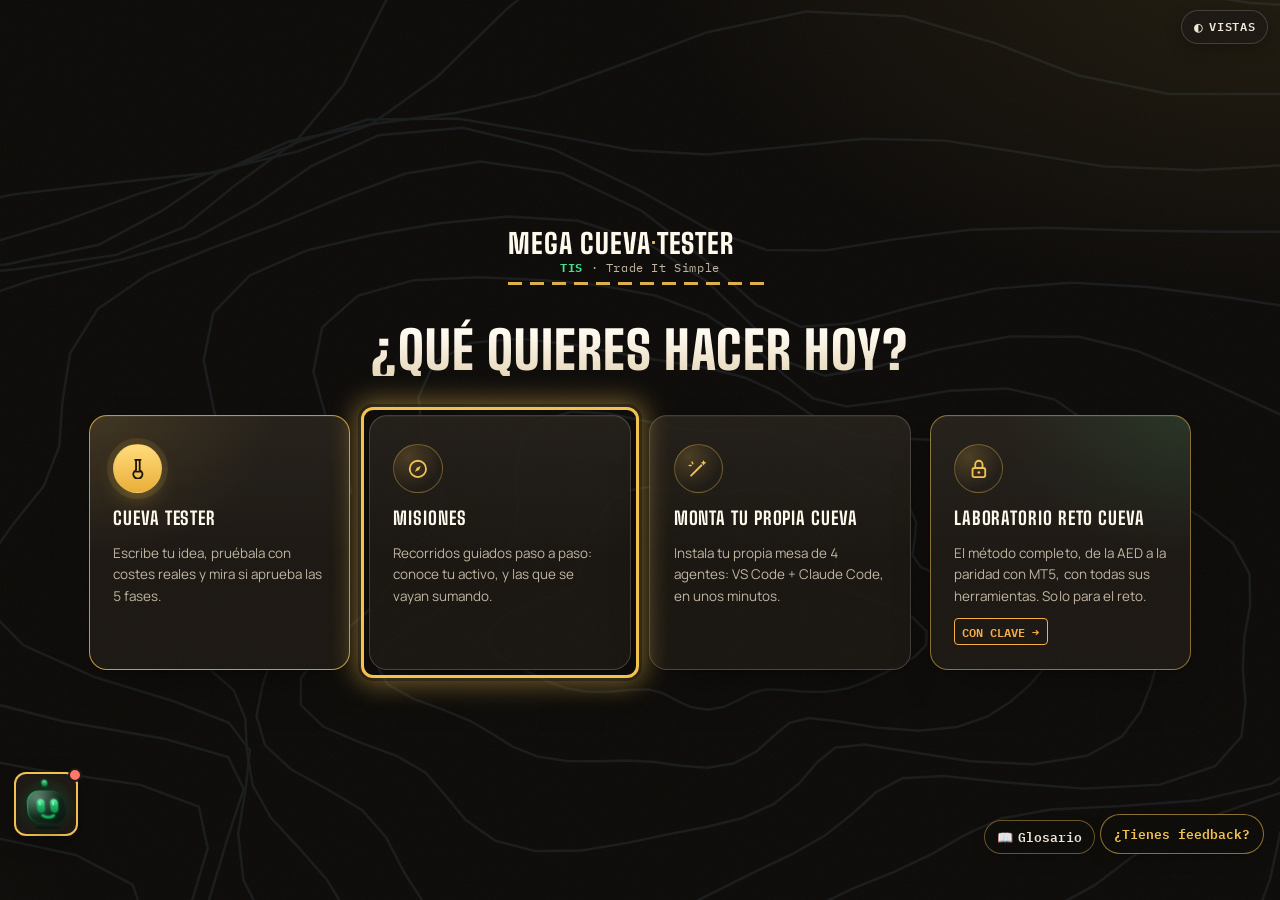
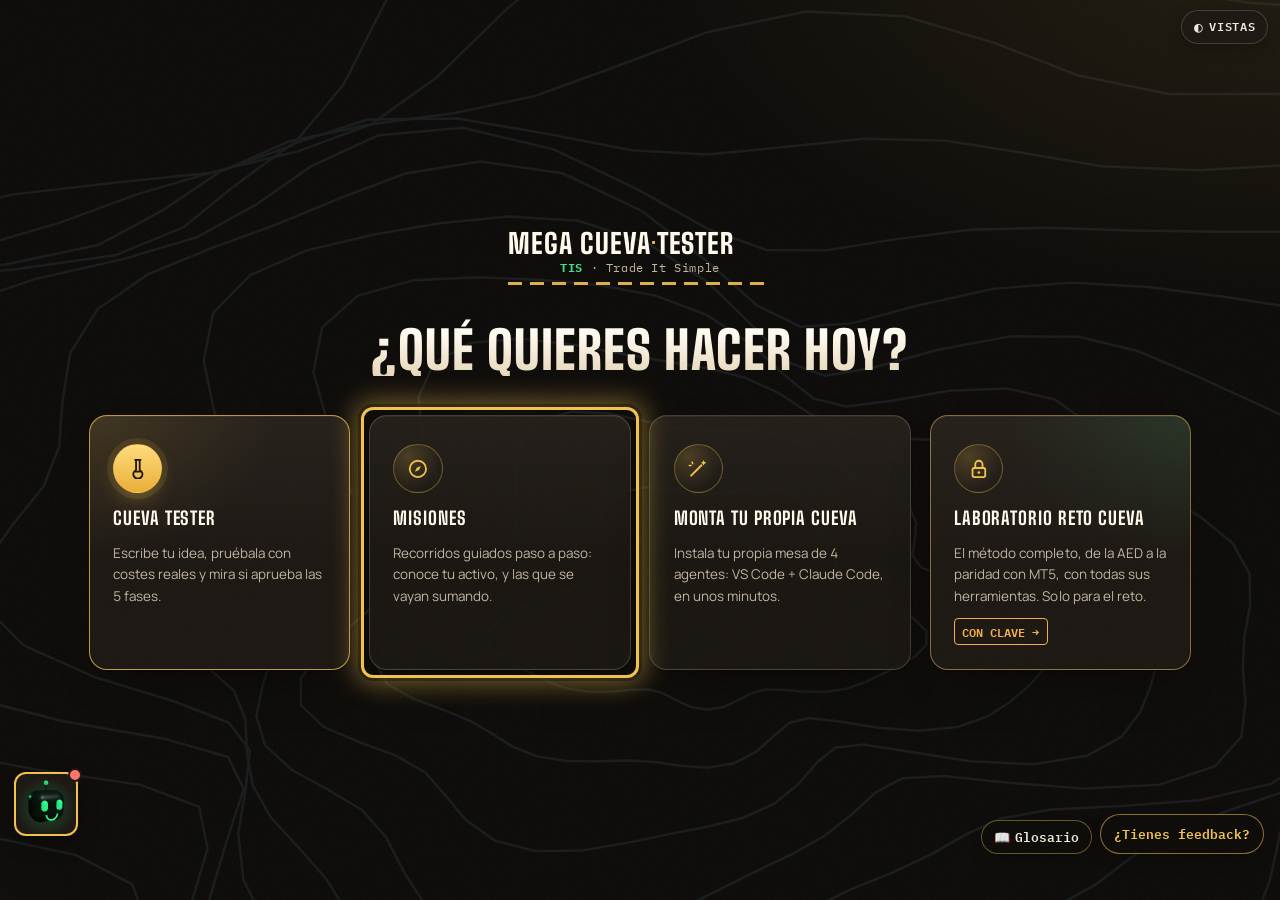
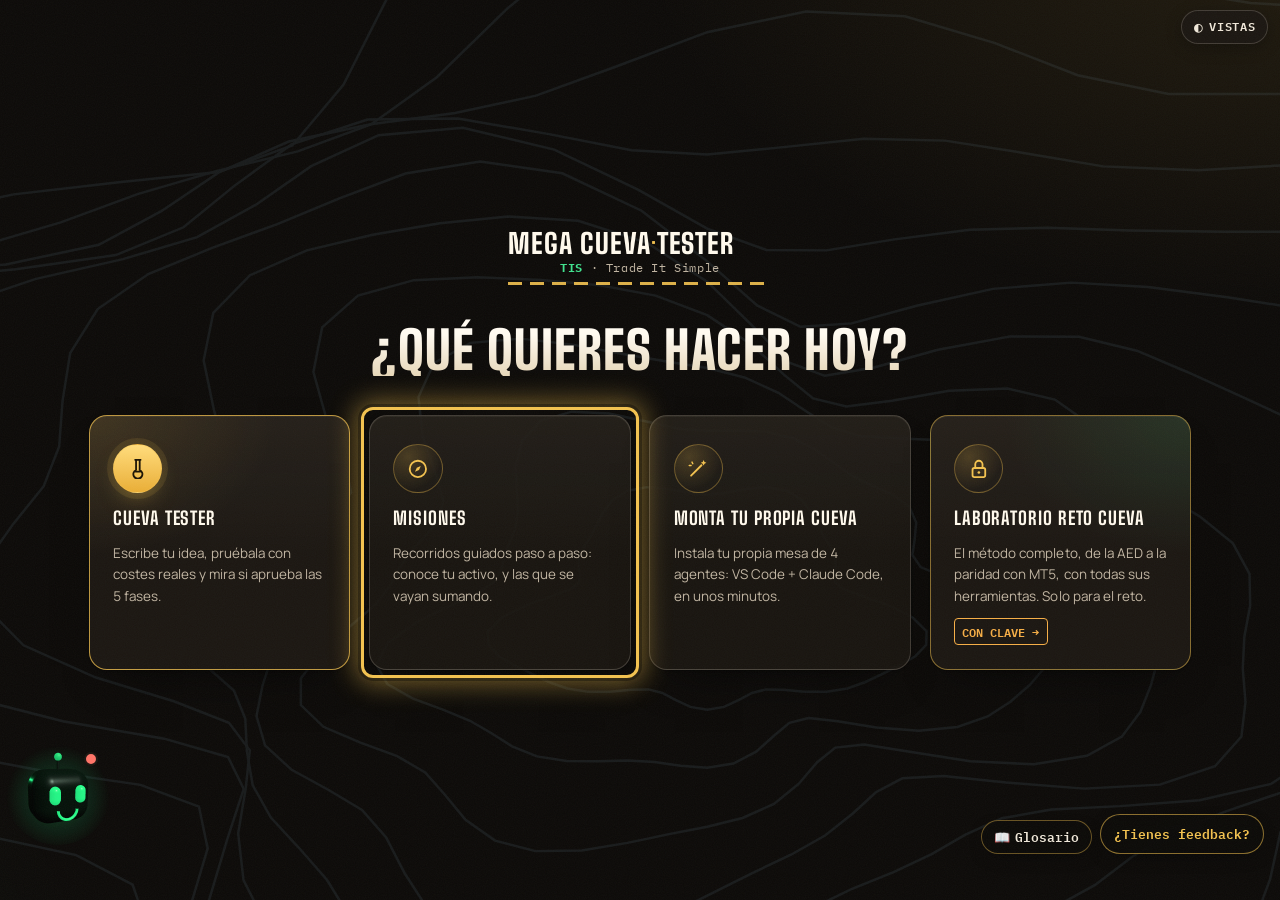
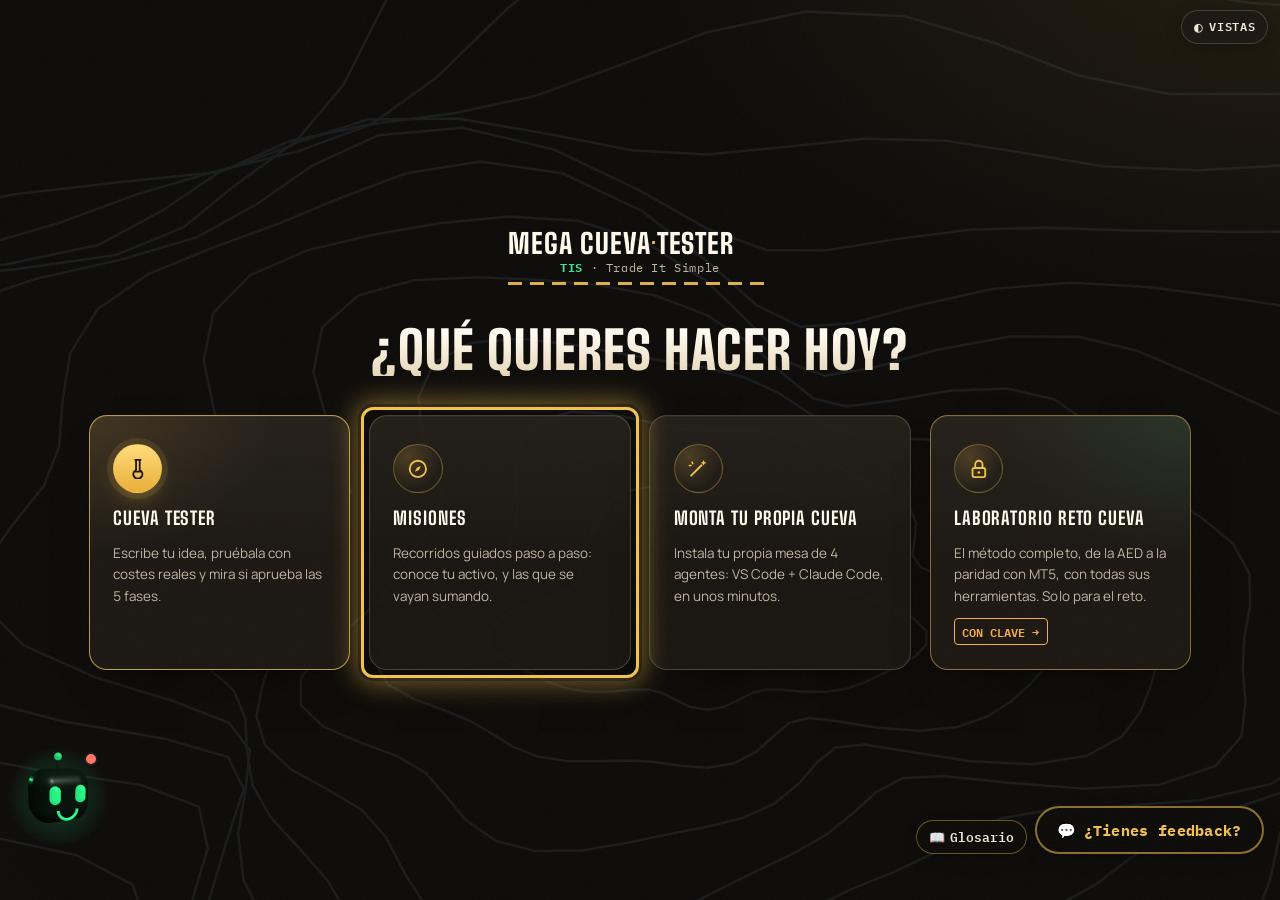
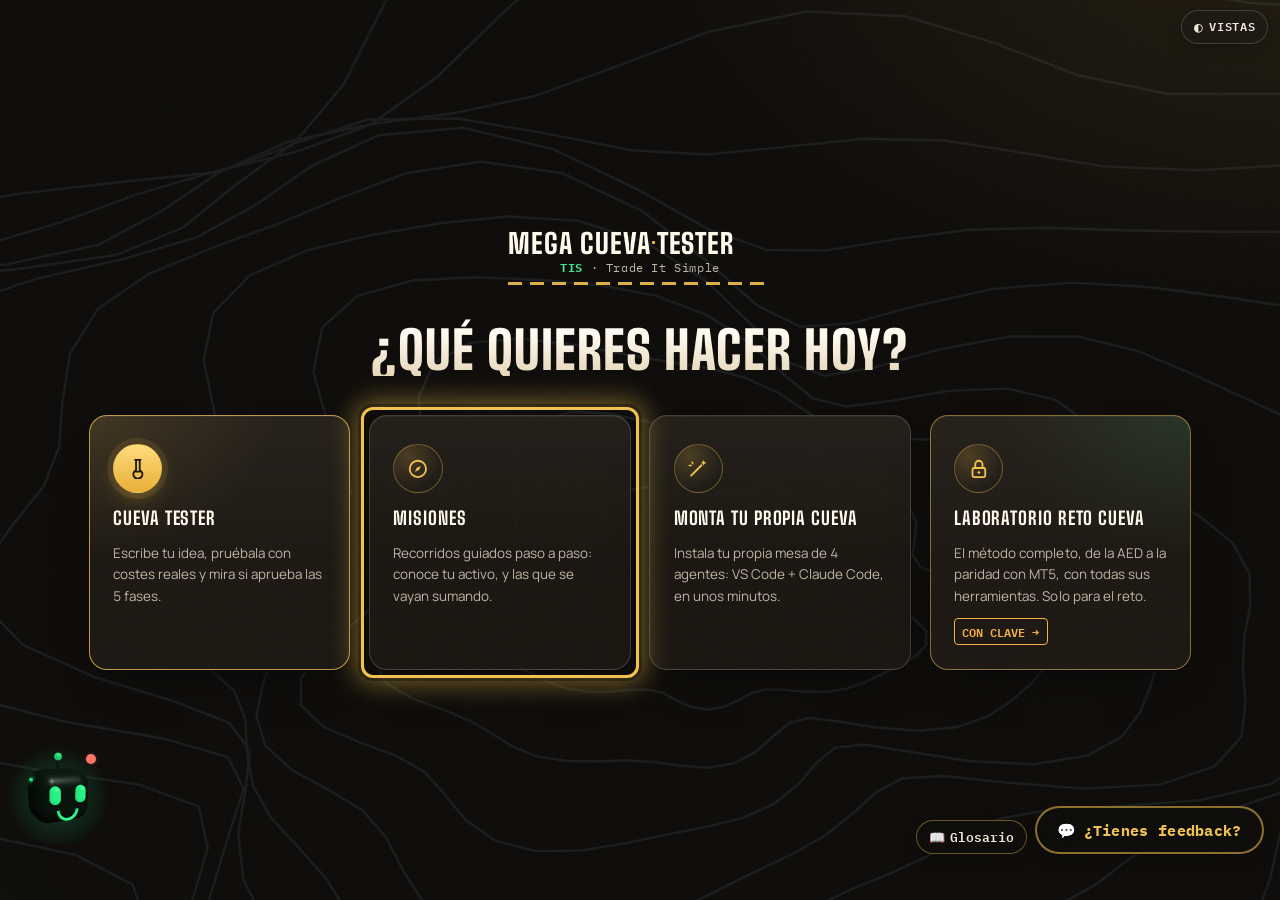
